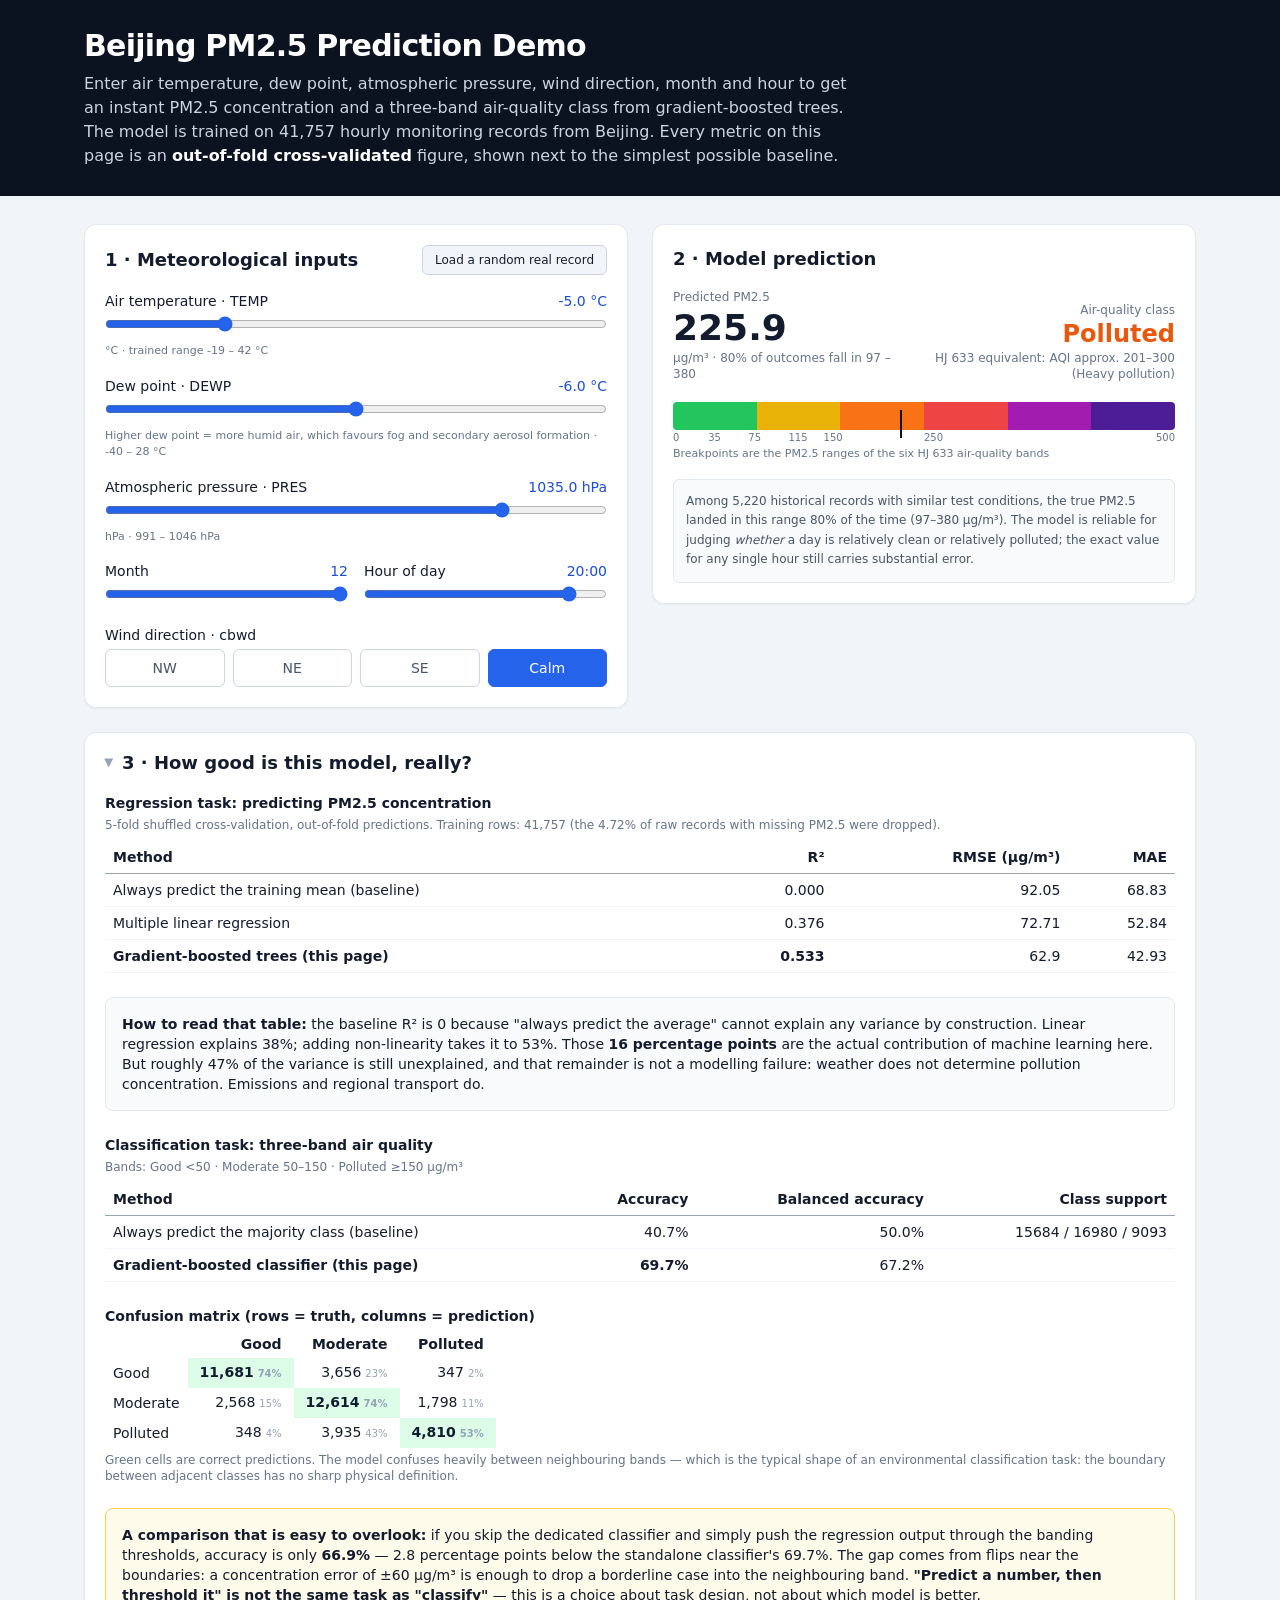
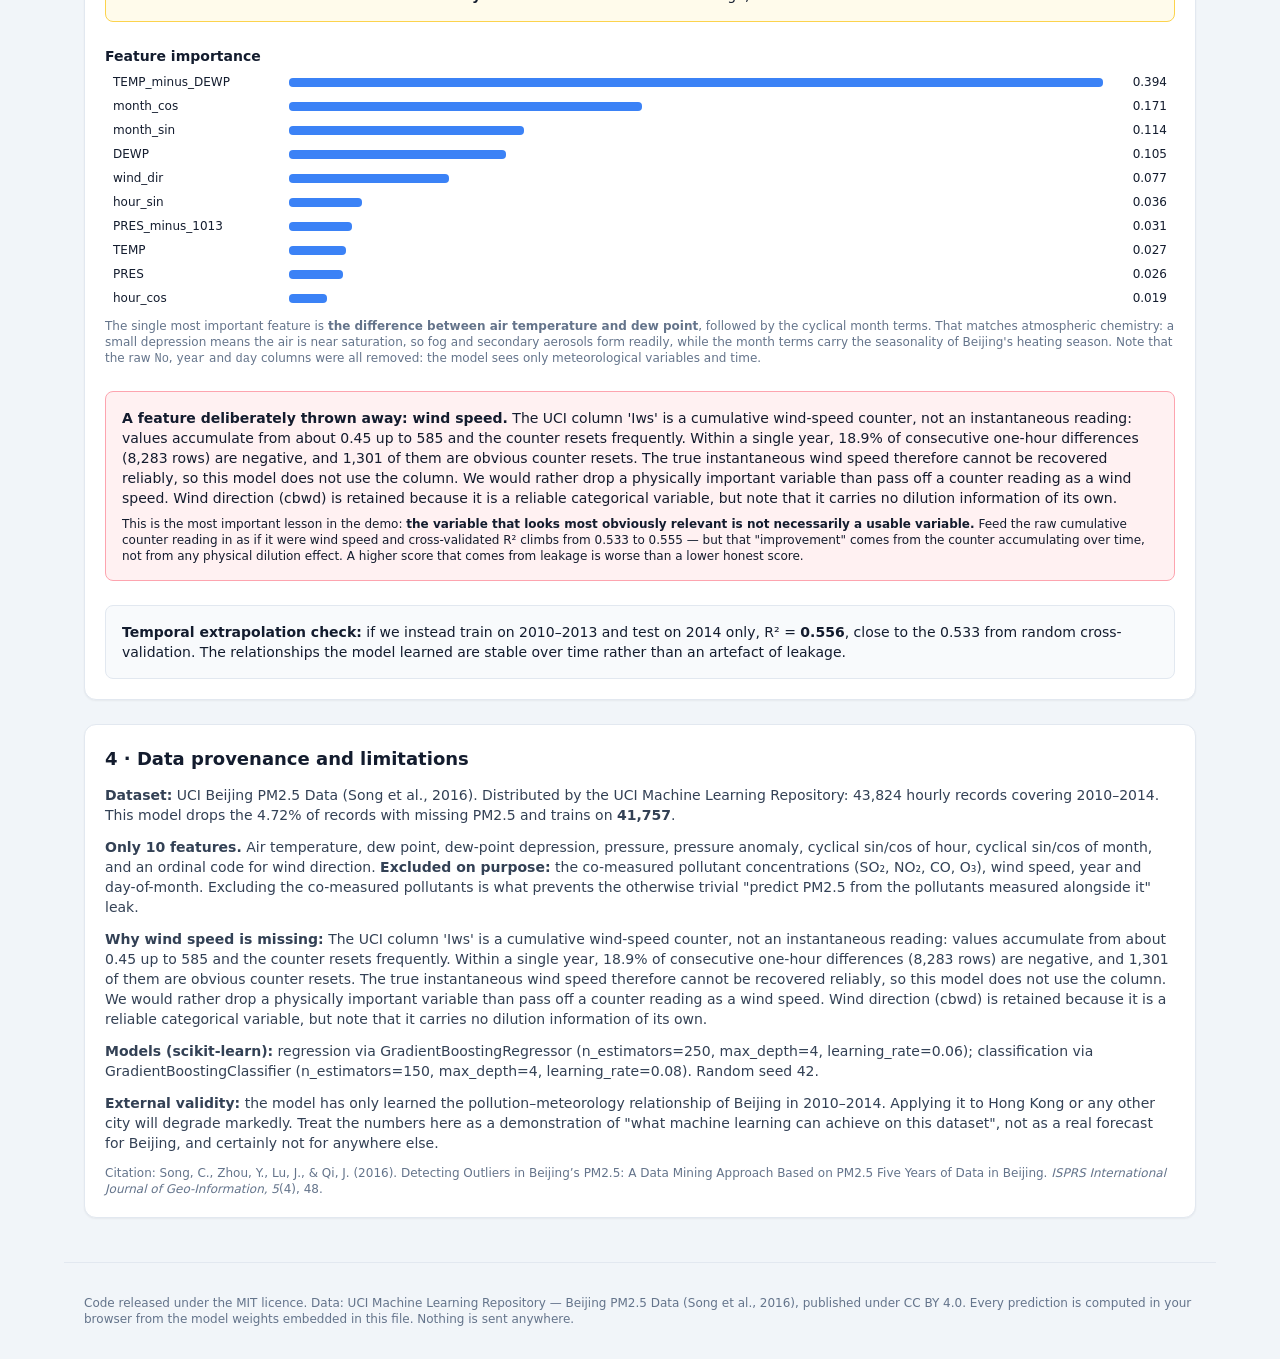
==== index.html @ 04455523 "Beijing PM2.5 prediction demo: self-contained, verified, fully in English Interactive PM2.5 predicti" ====
<!DOCTYPE html>
<html lang="en">
<head>
<meta charset="utf-8">
<meta name="viewport" content="width=device-width, initial-scale=1">
<title>Beijing PM2.5 Prediction Demo · Environmental ML Teaching Demo</title>
<meta name="description" content="Enter meteorological observations and predict Beijing PM2.5 concentration and a three-band air-quality class with gradient-boosted trees. Full cross-validated evaluation shown alongside trivial baselines.">

<!--
  Beijing PM2.5 Prediction Demo
  Copyright (c) 2026 drhycheung. MIT licensed — see LICENSE in the repository.

  This file is GENERATED. Do not edit it: your changes will be overwritten.
  Edit src/index.template.html instead, then run:
      python3 scripts/train_model.py     (only if you want to retrain)
      python3 scripts/build_page.py      (to re-inline model + CSS)
      python3 scripts/verify_page.py     (to prove the page still agrees with Python)

  The page has NO network dependencies: no CDN, no fonts, no API, no backend.
  It is one file and it works by double-clicking it, offline, from disk.
-->
<style>/* ==========================================================================
   EnvML — application stylesheet
   --------------------------------------------------------------------------
   PROVENANCE, please read before editing
   --------------------------------------------------------------------------
   The first block below is hand-written. The second block is MACHINE-GENERATED
   and was produced once by loading the page with the Tailwind Play CDN
   (https://cdn.tailwindcss.com) active, exercising every interactive state so
   its MutationObserver emitted rules for classes that only appear after
   JavaScript inserts them, then reading the generated <style> element out of
   the DOM:

       const css = [...document.querySelectorAll('style')]
         .map(t => t.textContent).sort((a,b) => b.length - a.length)[0];

   It is vendored here so the page has ZERO network dependencies and works when
   a student double-clicks index.html straight from disk (file://), offline.

   CONSEQUENCE — read this before adding a new class:
     This file is a SNAPSHOT, not a live build. If you add a Tailwind utility
     class to index.template.html that does not already exist below, it will
     render UNSTYLED, with no error message. `scripts/verify_page.py` fails the
     build in that case ("uncovered CSS classes"), so run it after any edit.

   To legitimately regenerate after adding classes:
     1. temporarily restore <script src="https://cdn.tailwindcss.com"></script>
        and the tailwind.config block in index.template.html
     2. open the page, click every control (sliders, wind buttons, random sample)
     3. re-run the snippet above and paste the output over block 2
     4. remove the CDN script again and run scripts/verify_page.py

   Alternative: write plain CSS by hand in block 1 and avoid utility classes for
   new elements entirely. For a single-file teaching artefact this is often
   clearer than adding utilities.
   ========================================================================== */

/* --------------------------------------------------------------------------
   BLOCK 1 — hand-written rules
   -------------------------------------------------------------------------- */

/* Type stack: prefer Hong Kong / CJK faces, then fall back to the platform UI
   font. Latin glyphs still come from the same family, so the page stays
   visually consistent across macOS, Windows and Linux. */
body {
  font-family: "Inter", "Helvetica Neue", "Segoe UI", system-ui,
               -apple-system, "PingFang HK", "Microsoft JhengHei", sans-serif;
}

/* Readouts that update on every slider tick. Tabular figures stop the digits
   from jittering horizontally as the value changes. */
.num { font-variant-numeric: tabular-nums; }

/* Hide the default disclosure triangle; we draw our own caret instead. */
details > summary { cursor: pointer; list-style: none; }
details > summary::-webkit-details-marker { display: none; }

.caret { transition: transform .15s; display: inline-block; }
details[open] .caret { transform: rotate(90deg); }

/* Colour the native range thumb/track to match the palette. */
input[type=range] { accent-color: #2563eb; }

/* --------------------------------------------------------------------------
   BLOCK 2 — GENERATED by Tailwind Play CDN, vendored verbatim. Do not hand-edit.
   Regeneration procedure is documented at the top of this file.
   -------------------------------------------------------------------------- */
*, ::before, ::after{--tw-border-spacing-x:0;--tw-border-spacing-y:0;--tw-translate-x:0;--tw-translate-y:0;--tw-rotate:0;--tw-skew-x:0;--tw-skew-y:0;--tw-scale-x:1;--tw-scale-y:1;--tw-pan-x: ;--tw-pan-y: ;--tw-pinch-zoom: ;--tw-scroll-snap-strictness:proximity;--tw-gradient-from-position: ;--tw-gradient-via-position: ;--tw-gradient-to-position: ;--tw-ordinal: ;--tw-slashed-zero: ;--tw-numeric-figure: ;--tw-numeric-spacing: ;--tw-numeric-fraction: ;--tw-ring-inset: ;--tw-ring-offset-width:0px;--tw-ring-offset-color:#fff;--tw-ring-color:rgb(59 130 246 / 0.5);--tw-ring-offset-shadow:0 0 #0000;--tw-ring-shadow:0 0 #0000;--tw-shadow:0 0 #0000;--tw-shadow-colored:0 0 #0000;--tw-blur: ;--tw-brightness: ;--tw-contrast: ;--tw-grayscale: ;--tw-hue-rotate: ;--tw-invert: ;--tw-saturate: ;--tw-sepia: ;--tw-drop-shadow: ;--tw-backdrop-blur: ;--tw-backdrop-brightness: ;--tw-backdrop-contrast: ;--tw-backdrop-grayscale: ;--tw-backdrop-hue-rotate: ;--tw-backdrop-invert: ;--tw-backdrop-opacity: ;--tw-backdrop-saturate: ;--tw-backdrop-sepia: ;--tw-contain-size: ;--tw-contain-layout: ;--tw-contain-paint: ;--tw-contain-style: }::backdrop{--tw-border-spacing-x:0;--tw-border-spacing-y:0;--tw-translate-x:0;--tw-translate-y:0;--tw-rotate:0;--tw-skew-x:0;--tw-skew-y:0;--tw-scale-x:1;--tw-scale-y:1;--tw-pan-x: ;--tw-pan-y: ;--tw-pinch-zoom: ;--tw-scroll-snap-strictness:proximity;--tw-gradient-from-position: ;--tw-gradient-via-position: ;--tw-gradient-to-position: ;--tw-ordinal: ;--tw-slashed-zero: ;--tw-numeric-figure: ;--tw-numeric-spacing: ;--tw-numeric-fraction: ;--tw-ring-inset: ;--tw-ring-offset-width:0px;--tw-ring-offset-color:#fff;--tw-ring-color:rgb(59 130 246 / 0.5);--tw-ring-offset-shadow:0 0 #0000;--tw-ring-shadow:0 0 #0000;--tw-shadow:0 0 #0000;--tw-shadow-colored:0 0 #0000;--tw-blur: ;--tw-brightness: ;--tw-contrast: ;--tw-grayscale: ;--tw-hue-rotate: ;--tw-invert: ;--tw-saturate: ;--tw-sepia: ;--tw-drop-shadow: ;--tw-backdrop-blur: ;--tw-backdrop-brightness: ;--tw-backdrop-contrast: ;--tw-backdrop-grayscale: ;--tw-backdrop-hue-rotate: ;--tw-backdrop-invert: ;--tw-backdrop-opacity: ;--tw-backdrop-saturate: ;--tw-backdrop-sepia: ;--tw-contain-size: ;--tw-contain-layout: ;--tw-contain-paint: ;--tw-contain-style: }/* ! tailwindcss v3.4.17 | MIT License | https://tailwindcss.com */*,::after,::before{box-sizing:border-box;border-width:0;border-style:solid;border-color:#e5e7eb}::after,::before{--tw-content:''}:host,html{line-height:1.5;-webkit-text-size-adjust:100%;-moz-tab-size:4;tab-size:4;font-family:ui-sans-serif, system-ui, sans-serif, "Apple Color Emoji", "Segoe UI Emoji", "Segoe UI Symbol", "Noto Color Emoji";font-feature-settings:normal;font-variation-settings:normal;-webkit-tap-highlight-color:transparent}body{margin:0;line-height:inherit}hr{height:0;color:inherit;border-top-width:1px}abbr:where([title]){-webkit-text-decoration:underline dotted;text-decoration:underline dotted}h1,h2,h3,h4,h5,h6{font-size:inherit;font-weight:inherit}a{color:inherit;text-decoration:inherit}b,strong{font-weight:bolder}code,kbd,pre,samp{font-family:ui-monospace, SFMono-Regular, Menlo, Monaco, Consolas, "Liberation Mono", "Courier New", monospace;font-feature-settings:normal;font-variation-settings:normal;font-size:1em}small{font-size:80%}sub,sup{font-size:75%;line-height:0;position:relative;vertical-align:baseline}sub{bottom:-.25em}sup{top:-.5em}table{text-indent:0;border-color:inherit;border-collapse:collapse}button,input,optgroup,select,textarea{font-family:inherit;font-feature-settings:inherit;font-variation-settings:inherit;font-size:100%;font-weight:inherit;line-height:inherit;letter-spacing:inherit;color:inherit;margin:0;padding:0}button,select{text-transform:none}button,input:where([type=button]),input:where([type=reset]),input:where([type=submit]){-webkit-appearance:button;background-color:transparent;background-image:none}:-moz-focusring{outline:auto}:-moz-ui-invalid{box-shadow:none}progress{vertical-align:baseline}::-webkit-inner-spin-button,::-webkit-outer-spin-button{height:auto}[type=search]{-webkit-appearance:textfield;outline-offset:-2px}::-webkit-search-decoration{-webkit-appearance:none}::-webkit-file-upload-button{-webkit-appearance:button;font:inherit}summary{display:list-item}blockquote,dd,dl,figure,h1,h2,h3,h4,h5,h6,hr,p,pre{margin:0}fieldset{margin:0;padding:0}legend{padding:0}menu,ol,ul{list-style:none;margin:0;padding:0}dialog{padding:0}textarea{resize:vertical}input::placeholder,textarea::placeholder{opacity:1;color:#9ca3af}[role=button],button{cursor:pointer}:disabled{cursor:default}audio,canvas,embed,iframe,img,object,svg,video{display:block;vertical-align:middle}img,video{max-width:100%;height:auto}[hidden]:where(:not([hidden=until-found])){display:none}.absolute{position:absolute}.relative{position:relative}.-top-9{top:-2.25rem}.left-0{left:0px}.left-\[15\%\]{left:15%}.left-\[23\%\]{left:23%}.left-\[30\%\]{left:30%}.left-\[50\%\]{left:50%}.left-\[7\%\]{left:7%}.right-0{right:0px}.mx-auto{margin-left:auto;margin-right:auto}.mb-1{margin-bottom:0.25rem}.mb-3{margin-bottom:0.75rem}.mb-4{margin-bottom:1rem}.mt-1{margin-top:0.25rem}.mt-2{margin-top:0.5rem}.mt-3{margin-top:0.75rem}.mt-4{margin-top:1rem}.mt-5{margin-top:1.25rem}.mb-2{margin-bottom:0.5rem}.ml-1{margin-left:0.25rem}.block{display:block}.flex{display:flex}.grid{display:grid}.hidden{display:none}.h-0{height:0px}.h-4{height:1rem}.h-7{height:1.75rem}.w-0\.5{width:0.125rem}.w-full{width:100%}.w-16{width:4rem}.w-44{width:11rem}.max-w-3xl{max-width:48rem}.max-w-6xl{max-width:72rem}.flex-1{flex:1 1 0%}.border-collapse{border-collapse:collapse}.grid-cols-1{grid-template-columns:repeat(1, minmax(0, 1fr))}.grid-cols-2{grid-template-columns:repeat(2, minmax(0, 1fr))}.grid-cols-4{grid-template-columns:repeat(4, minmax(0, 1fr))}.items-end{align-items:flex-end}.items-center{align-items:center}.justify-between{justify-content:space-between}.gap-2{gap:0.5rem}.gap-3{gap:0.75rem}.gap-4{gap:1rem}.gap-6{gap:1.5rem}.space-y-3 > :not([hidden]) ~ :not([hidden]){--tw-space-y-reverse:0;margin-top:calc(0.75rem * calc(1 - var(--tw-space-y-reverse)));margin-bottom:calc(0.75rem * var(--tw-space-y-reverse))}.space-y-4 > :not([hidden]) ~ :not([hidden]){--tw-space-y-reverse:0;margin-top:calc(1rem * calc(1 - var(--tw-space-y-reverse)));margin-bottom:calc(1rem * var(--tw-space-y-reverse))}.space-y-6 > :not([hidden]) ~ :not([hidden]){--tw-space-y-reverse:0;margin-top:calc(1.5rem * calc(1 - var(--tw-space-y-reverse)));margin-bottom:calc(1.5rem * var(--tw-space-y-reverse))}.overflow-hidden{overflow:hidden}.whitespace-nowrap{white-space:nowrap}.rounded{border-radius:0.25rem}.rounded-md{border-radius:0.375rem}.rounded-xl{border-radius:0.75rem}.rounded-lg{border-radius:0.5rem}.rounded-t-xl{border-top-left-radius:0.75rem;border-top-right-radius:0.75rem}.border{border-width:1px}.border-t{border-top-width:1px}.border-b{border-bottom-width:1px}.border-amber-300{--tw-border-opacity:1;border-color:rgb(252 211 77 / var(--tw-border-opacity, 1))}.border-slate-200{--tw-border-opacity:1;border-color:rgb(226 232 240 / var(--tw-border-opacity, 1))}.border-slate-300{--tw-border-opacity:1;border-color:rgb(203 213 225 / var(--tw-border-opacity, 1))}.border-blue-600{--tw-border-opacity:1;border-color:rgb(37 99 235 / var(--tw-border-opacity, 1))}.border-rose-300{--tw-border-opacity:1;border-color:rgb(253 164 175 / var(--tw-border-opacity, 1))}.border-slate-100{--tw-border-opacity:1;border-color:rgb(241 245 249 / var(--tw-border-opacity, 1))}.border-slate-400{--tw-border-opacity:1;border-color:rgb(148 163 184 / var(--tw-border-opacity, 1))}.bg-amber-50{--tw-bg-opacity:1;background-color:rgb(255 251 235 / var(--tw-bg-opacity, 1))}.bg-ink-900{--tw-bg-opacity:1;background-color:rgb(11 18 32 / var(--tw-bg-opacity, 1))}.bg-slate-100{--tw-bg-opacity:1;background-color:rgb(241 245 249 / var(--tw-bg-opacity, 1))}.bg-slate-50{--tw-bg-opacity:1;background-color:rgb(248 250 252 / var(--tw-bg-opacity, 1))}.bg-white{--tw-bg-opacity:1;background-color:rgb(255 255 255 / var(--tw-bg-opacity, 1))}.bg-blue-500{--tw-bg-opacity:1;background-color:rgb(59 130 246 / var(--tw-bg-opacity, 1))}.bg-blue-600{--tw-bg-opacity:1;background-color:rgb(37 99 235 / var(--tw-bg-opacity, 1))}.bg-green-100{--tw-bg-opacity:1;background-color:rgb(220 252 231 / var(--tw-bg-opacity, 1))}.bg-rose-50{--tw-bg-opacity:1;background-color:rgb(255 241 242 / var(--tw-bg-opacity, 1))}.p-3{padding:0.75rem}.p-5{padding:1.25rem}.p-4{padding:1rem}.px-3{padding-left:0.75rem;padding-right:0.75rem}.px-5{padding-left:1.25rem;padding-right:1.25rem}.py-1\.5{padding-top:0.375rem;padding-bottom:0.375rem}.py-2{padding-top:0.5rem;padding-bottom:0.5rem}.py-4{padding-top:1rem;padding-bottom:1rem}.py-7{padding-top:1.75rem;padding-bottom:1.75rem}.py-8{padding-top:2rem;padding-bottom:2rem}.px-2{padding-left:0.5rem;padding-right:0.5rem}.py-1{padding-top:0.25rem;padding-bottom:0.25rem}.pb-5{padding-bottom:1.25rem}.text-left{text-align:left}.text-right{text-align:right}.text-2xl{font-size:1.5rem;line-height:2rem}.text-4xl{font-size:2.25rem;line-height:2.5rem}.text-\[10px\]{font-size:10px}.text-\[11px\]{font-size:11px}.text-lg{font-size:1.125rem;line-height:1.75rem}.text-sm{font-size:0.875rem;line-height:1.25rem}.text-xs{font-size:0.75rem;line-height:1rem}.font-medium{font-weight:500}.font-semibold{font-weight:600}.leading-relaxed{line-height:1.625}.leading-tight{line-height:1.25}.tracking-tight{letter-spacing:-0.025em}.text-amber-800{--tw-text-opacity:1;color:rgb(146 64 14 / var(--tw-text-opacity, 1))}.text-amber-900{--tw-text-opacity:1;color:rgb(120 53 15 / var(--tw-text-opacity, 1))}.text-blue-700{--tw-text-opacity:1;color:rgb(29 78 216 / var(--tw-text-opacity, 1))}.text-ink-800{--tw-text-opacity:1;color:rgb(19 28 46 / var(--tw-text-opacity, 1))}.text-slate-300{--tw-text-opacity:1;color:rgb(203 213 225 / var(--tw-text-opacity, 1))}.text-slate-400{--tw-text-opacity:1;color:rgb(148 163 184 / var(--tw-text-opacity, 1))}.text-slate-500{--tw-text-opacity:1;color:rgb(100 116 139 / var(--tw-text-opacity, 1))}.text-slate-600{--tw-text-opacity:1;color:rgb(71 85 105 / var(--tw-text-opacity, 1))}.text-slate-700{--tw-text-opacity:1;color:rgb(51 65 85 / var(--tw-text-opacity, 1))}.text-white{--tw-text-opacity:1;color:rgb(255 255 255 / var(--tw-text-opacity, 1))}.shadow-sm{--tw-shadow:0 1px 2px 0 rgb(0 0 0 / 0.05);--tw-shadow-colored:0 1px 2px 0 var(--tw-shadow-color);box-shadow:var(--tw-ring-offset-shadow, 0 0 #0000), var(--tw-ring-shadow, 0 0 #0000), var(--tw-shadow)}.transition-all{transition-property:all;transition-timing-function:cubic-bezier(0.4, 0, 0.2, 1);transition-duration:150ms}.hover\:bg-slate-200:hover{--tw-bg-opacity:1;background-color:rgb(226 232 240 / var(--tw-bg-opacity, 1))}.hover\:bg-slate-50:hover{--tw-bg-opacity:1;background-color:rgb(248 250 252 / var(--tw-bg-opacity, 1))}@media (min-width: 640px){.sm\:text-3xl{font-size:1.875rem;line-height:2.25rem}.sm\:text-base{font-size:1rem;line-height:1.5rem}}@media (min-width: 1024px){.lg\:grid-cols-2{grid-template-columns:repeat(2, minmax(0, 1fr))}}
</style>
</head>
<body class="bg-slate-100 text-ink-800">

<!-- ==================================================================
     Page header
     ================================================================== -->
<header class="bg-ink-900 text-white">
  <div class="max-w-6xl mx-auto px-5 py-7">
    <h1 class="text-2xl sm:text-3xl font-semibold tracking-tight">Beijing PM2.5 Prediction Demo</h1>
    <p class="mt-2 text-slate-300 text-sm sm:text-base leading-relaxed max-w-3xl">
      Enter air temperature, dew point, atmospheric pressure, wind direction, month
      and hour to get an instant PM2.5 concentration and a three-band air-quality
      class from gradient-boosted trees. The model is trained on
      <span id="hdr-rows"></span> hourly monitoring records from Beijing.
      Every metric on this page is an <strong class="text-white">out-of-fold
      cross-validated</strong> figure, shown next to the simplest possible baseline.
    </p>
  </div>
</header>

<main class="max-w-6xl mx-auto px-5 py-7 space-y-6">

  <!-- ==================================================================
       Section 1 + 2: inputs on the left, prediction on the right.
       ================================================================== -->
  <section class="grid grid-cols-1 lg:grid-cols-2 gap-6">

    <!-- ---------- 1. Input panel ---------- -->
    <div class="bg-white rounded-xl shadow-sm border border-slate-200 p-5">
      <div class="flex items-center justify-between mb-4 gap-3">
        <h2 class="font-semibold text-lg">1 · Meteorological inputs</h2>
        <button id="btn-random" class="text-xs px-3 py-1.5 rounded-md bg-slate-100 hover:bg-slate-200 border border-slate-300 whitespace-nowrap">
          Load a random real record
        </button>
      </div>

      <div class="space-y-4">
        <div>
          <label class="flex justify-between text-sm font-medium mb-1">
            <span>Air temperature · TEMP</span><span class="num text-blue-700" id="v-TEMP"></span>
          </label>
          <!-- NOTE: no min/max/step attributes on any range input. They are set from
               MODEL.input_ranges in init() so the slider can never cover less than the
               data the model was trained on. Hardcoding them here once hid a real bug:
               the dew-point slider stopped at -32 degC while the training data reached
               -40 degC, so a user could never enter a valid winter condition and the
               model could never be exercised at the edge of its own range. -->
          <input type="range" id="in-TEMP" class="w-full">
          <p class="text-[11px] text-slate-500 mt-1">&deg;C &middot; trained range <span id="r-TEMP"></span></p>
        </div>

        <div>
          <label class="flex justify-between text-sm font-medium mb-1">
            <span>Dew point · DEWP</span><span class="num text-blue-700" id="v-DEWP"></span>
          </label>
          <input type="range" id="in-DEWP" class="w-full">
          <p class="text-[11px] text-slate-500 mt-1">Higher dew point = more humid air, which favours fog and secondary aerosol formation &middot; <span id="r-DEWP"></span></p>
        </div>

        <div>
          <label class="flex justify-between text-sm font-medium mb-1">
            <span>Atmospheric pressure · PRES</span><span class="num text-blue-700" id="v-PRES"></span>
          </label>
          <input type="range" id="in-PRES" class="w-full">
          <p class="text-[11px] text-slate-500 mt-1">hPa &middot; <span id="r-PRES"></span></p>
        </div>

        <div class="grid grid-cols-2 gap-4">
          <div>
            <label class="flex justify-between text-sm font-medium mb-1">
              <span>Month</span><span class="num text-blue-700" id="v-month"></span>
            </label>
            <input type="range" id="in-month" min="1" max="12" step="1" class="w-full">
          </div>
          <div>
            <label class="flex justify-between text-sm font-medium mb-1">
              <span>Hour of day</span><span class="num text-blue-700" id="v-hour"></span>
            </label>
            <input type="range" id="in-hour" min="0" max="23" step="1" class="w-full">
          </div>
        </div>

        <div>
          <label class="block text-sm font-medium mb-1">Wind direction · cbwd</label>
          <div class="grid grid-cols-4 gap-2" id="in-cbwd">
            <button data-v="NW" class="py-2 rounded-md text-sm border">NW</button>
            <button data-v="NE" class="py-2 rounded-md text-sm border">NE</button>
            <button data-v="SE" class="py-2 rounded-md text-sm border">SE</button>
            <button data-v="cv" class="py-2 rounded-md text-sm border">Calm</button>
          </div>
          <!-- Wind speed is deliberately absent. See panel 3 for why. -->
        </div>
      </div>
    </div>

    <!-- ---------- 2. Prediction panel ---------- -->
    <div class="space-y-4">
      <div class="bg-white rounded-xl shadow-sm border border-slate-200 p-5">
        <h2 class="font-semibold text-lg mb-4">2 · Model prediction</h2>

        <div class="grid grid-cols-2 gap-4 items-end">
          <div>
            <p class="text-xs text-slate-500">Predicted PM2.5</p>
            <p class="num text-4xl font-semibold leading-tight" id="out-pm">&mdash;</p>
            <p class="text-xs text-slate-500">&micro;g/m&sup3; &middot; 80% of outcomes fall in <span id="out-lo" class="num"></span> &ndash; <span id="out-hi" class="num"></span></p>
          </div>
          <div class="text-right">
            <p class="text-xs text-slate-500">Air-quality class</p>
            <p id="out-class" class="text-2xl font-semibold">&mdash;</p>
            <p id="out-aqi" class="text-xs text-slate-500"></p>
          </div>
        </div>

        <!-- Concentration scale: the six PM2.5 breakpoints of China's HJ 633 AQI bands.
             The marker position is set in render(). -->
        <div class="mt-5">
          <div class="relative h-7 rounded overflow-hidden flex">
            <div class="flex-1" style="background:#22c55e"></div>
            <div class="flex-1" style="background:#eab308"></div>
            <div class="flex-1" style="background:#f97316"></div>
            <div class="flex-1" style="background:#ef4444"></div>
            <div class="flex-1" style="background:#a21caf"></div>
            <div class="flex-1" style="background:#4c1d95"></div>
          </div>
          <div class="relative h-4 text-[10px] text-slate-500 num">
            <span class="absolute left-0">0</span>
            <span class="absolute left-[7%]">35</span>
            <span class="absolute left-[15%]">75</span>
            <span class="absolute left-[23%]">115</span>
            <span class="absolute left-[30%]">150</span>
            <span class="absolute left-[50%]">250</span>
            <span class="absolute right-0">500</span>
          </div>
          <div class="relative h-0">
            <div class="absolute -top-9 w-0.5 h-7 bg-ink-900 transition-all" id="marker-bar" style="left:0"></div>
          </div>
          <p class="text-[11px] text-slate-500">Breakpoints are the PM2.5 ranges of the six HJ 633 air-quality bands</p>
        </div>

        <p id="out-note" class="mt-4 text-xs text-slate-600 bg-slate-50 border border-slate-200 rounded-md p-3 leading-relaxed"></p>

        <div id="sample-box" class="mt-3 hidden text-xs bg-amber-50 border border-amber-300 rounded-md p-3">
          <p class="font-semibold text-amber-900">Observed value for comparison</p>
          <p class="mt-1 text-amber-800 num" id="sample-line"></p>
        </div>
      </div>
    </div>
  </section>

  <!-- ==================================================================
       Section 3: the honest evaluation panel.
       ================================================================== -->
  <section class="bg-white rounded-xl shadow-sm border border-slate-200">
    <details open>
      <summary class="flex items-center gap-2 px-5 py-4 font-semibold text-lg hover:bg-slate-50 rounded-t-xl">
        <span class="caret text-slate-400">&#9656;</span>3 &middot; How good is this model, really?
      </summary>
      <div class="px-5 pb-5 space-y-6 text-sm" id="metrics-panel"></div>
    </details>
  </section>

  <!-- ==================================================================
       Section 4: data provenance and limits.
       ================================================================== -->
  <section class="bg-white rounded-xl shadow-sm border border-slate-200 p-5 text-sm">
    <h2 class="font-semibold text-lg mb-3">4 &middot; Data provenance and limitations</h2>
    <div id="provenance" class="space-y-3 text-slate-700"></div>
  </section>
</main>

<footer class="max-w-6xl mx-auto px-5 py-8 text-xs text-slate-500 border-t border-slate-200 mt-4">
  <p>
    Code released under the MIT licence. Data: UCI Machine Learning Repository &mdash;
    Beijing PM2.5 Data (Song et al., 2016), published under CC&nbsp;BY&nbsp;4.0.
    Every prediction is computed in your browser from the model weights embedded in this
    file. Nothing is sent anywhere.
  </p>
</footer>

<script>
/* ==========================================================================
   PURE-MODEL CORE — BEGIN
   --------------------------------------------------------------------------
   Everything between these two markers is side-effect free: no DOM, no window,
   no globals beyond the declarations below. scripts/verify_page.py extracts
   exactly this region, runs it under Node.js, and compares the output against
   an independent Python implementation of the same traversal. That is what
   makes "the page agrees with the training code" a testable claim instead of
   an assertion.

   Keep it that way. If you need the DOM, put the code AFTER the end marker.
   ========================================================================== */

/* --------------------------------------------------------------------------
   Trained model weights, inlined verbatim by scripts/build_page.py from
   model/model.json. Do not hand-edit.
   -------------------------------------------------------------------------- */
const MODEL = {"meta":{"dataset":"UCI Beijing PM2.5 Data (Song et al., 2016)","source_url":"https://archive.ics.uci.edu/dataset/381/beijing+pm2+5+data","citation":"Song, C., Zhou, Y., Lu, J., & Qi, J. (2016). Detecting outliers in Beijing's PM2.5: A data mining approach based on PM2.5 five years of data in Beijing. ISPRS International Journal of Geo-Information, 5(4), 48.","rows_used":41757,"wind_feature_note":"The UCI column 'Iws' is a cumulative wind-speed counter, not an instantaneous reading: values accumulate from about 0.45 up to 585 and the counter resets frequently. Within a single year, 18.9% of consecutive one-hour differences (8,283 rows) are negative, and 1,301 of them are obvious counter resets. The true instantaneous wind speed therefore cannot be recovered reliably, so this model does not use the column. We would rather drop a physically important variable than pass off a counter reading as a wind speed. Wind direction (cbwd) is retained because it is a reliable categorical variable, but note that it carries no dilution information of its own.","raw_missing_pm25_pct":4.72,"features":["TEMP","DEWP","TEMP_minus_DEWP","PRES","PRES_minus_1013","hour_sin","hour_cos","month_sin","month_cos","wind_dir"],"wind_dir_order":["NW","NE","SE","cv"],"class_names":["Good","Moderate","Polluted"],"class_edges":[50.0,150.0],"seed":42,"cv_note":"5-fold shuffled cross-validation, out-of-fold predictions","reg_params":{"n_estimators":250,"max_depth":4,"learning_rate":0.06},"clf_params":{"n_estimators":150,"max_depth":4,"learning_rate":0.08},"input_ranges":{"TEMP":[-19.0,42.0],"DEWP":[-40.0,28.0],"PRES":[991.0,1046.0]},"defaults":{"TEMP":-5.0,"DEWP":-6.0,"PRES":1035.0,"month":12,"hour":20}},"aqi_bands":[{"name":"Good","aqi_lo":0,"aqi_hi":50,"pm_lo":0,"pm_hi":35},{"name":"Moderate","aqi_lo":51,"aqi_hi":100,"pm_lo":35,"pm_hi":75},{"name":"Light pollution","aqi_lo":101,"aqi_hi":150,"pm_lo":75,"pm_hi":115},{"name":"Moderate pollution","aqi_lo":151,"aqi_hi":200,"pm_lo":115,"pm_hi":150},{"name":"Heavy pollution","aqi_lo":201,"aqi_hi":300,"pm_lo":150,"pm_hi":250},{"name":"Severe pollution","aqi_lo":301,"aqi_hi":500,"pm_lo":250,"pm_hi":500}],"metrics":{"regression":{"baseline_mean":{"r2":-0.0,"rmse":92.05,"mae":68.83},"linear":{"r2":0.376,"rmse":72.71,"mae":52.84},"model":{"r2":0.533,"rmse":62.9,"mae":42.93},"leaky_r2_with_iws":0.5551,"temporal_holdout_2014_r2":0.5564},"classification":{"baseline_majority":0.4066,"model":0.697,"balanced_accuracy":0.6722,"derived_from_regression":0.669,"confusion_matrix":[[11681,3656,347],[2568,12614,1798],[348,3935,4810]],"class_support":[15684,16980,9093]},"feature_importance":[["TEMP_minus_DEWP",0.3942],["month_cos",0.1712],["month_sin",0.1139],["DEWP",0.1047],["wind_dir",0.0772],["hour_sin",0.0356],["PRES_minus_1013",0.0309],["TEMP",0.0274],["PRES",0.0262],["hour_cos",0.0187]]},"samples":[{"TEMP":-7.0,"DEWP":-7.0,"PRES":1020.0,"hour":0,"month":2,"day":4,"cbwd":"NW","year":2013,"observed_pm25":215.0,"observed_class":"Polluted"},{"TEMP":-2.0,"DEWP":-31.0,"PRES":1027.0,"hour":5,"month":2,"day":3,"cbwd":"NW","year":2014,"observed_pm25":6.0,"observed_class":"Good"},{"TEMP":10.0,"DEWP":3.0,"PRES":1020.0,"hour":20,"month":3,"day":16,"cbwd":"SE","year":2013,"observed_pm25":280.0,"observed_class":"Polluted"},{"TEMP":21.0,"DEWP":4.0,"PRES":1015.0,"hour":18,"month":5,"day":3,"cbwd":"SE","year":2013,"observed_pm25":57.0,"observed_class":"Moderate"},{"TEMP":11.0,"DEWP":-12.0,"PRES":1024.0,"hour":16,"month":11,"day":21,"cbwd":"cv","year":2013,"observed_pm25":50.0,"observed_class":"Moderate"},{"TEMP":-2.0,"DEWP":-19.0,"PRES":1031.0,"hour":12,"month":1,"day":8,"cbwd":"NW","year":2013,"observed_pm25":20.0,"observed_class":"Good"},{"TEMP":8.0,"DEWP":-12.0,"PRES":1012.0,"hour":9,"month":3,"day":15,"cbwd":"cv","year":2014,"observed_pm25":99.0,"observed_class":"Moderate"},{"TEMP":3.0,"DEWP":-16.0,"PRES":1026.0,"hour":21,"month":3,"day":2,"cbwd":"NW","year":2011,"observed_pm25":20.0,"observed_class":"Good"},{"TEMP":5.0,"DEWP":-5.0,"PRES":1021.0,"hour":1,"month":3,"day":26,"cbwd":"SE","year":2012,"observed_pm25":130.0,"observed_class":"Moderate"},{"TEMP":18.0,"DEWP":16.0,"PRES":1015.0,"hour":5,"month":9,"day":20,"cbwd":"NW","year":2013,"observed_pm25":114.0,"observed_class":"Moderate"},{"TEMP":23.0,"DEWP":22.0,"PRES":1003.0,"hour":5,"month":7,"day":22,"cbwd":"SE","year":2011,"observed_pm25":118.0,"observed_class":"Moderate"},{"TEMP":21.0,"DEWP":16.0,"PRES":1007.0,"hour":4,"month":8,"day":18,"cbwd":"NE","year":2013,"observed_pm25":15.0,"observed_class":"Good"},{"TEMP":13.0,"DEWP":2.0,"PRES":1024.0,"hour":7,"month":9,"day":24,"cbwd":"NW","year":2013,"observed_pm25":11.0,"observed_class":"Good"},{"TEMP":21.0,"DEWP":7.0,"PRES":1011.0,"hour":22,"month":5,"day":14,"cbwd":"NE","year":2013,"observed_pm25":51.0,"observed_class":"Moderate"},{"TEMP":-1.0,"DEWP":-3.0,"PRES":1022.0,"hour":8,"month":11,"day":26,"cbwd":"NW","year":2011,"observed_pm25":234.0,"observed_class":"Polluted"},{"TEMP":19.0,"DEWP":6.0,"PRES":1010.0,"hour":23,"month":5,"day":23,"cbwd":"cv","year":2012,"observed_pm25":49.0,"observed_class":"Good"},{"TEMP":19.0,"DEWP":12.0,"PRES":1020.0,"hour":12,"month":10,"day":21,"cbwd":"cv","year":2011,"observed_pm25":175.0,"observed_class":"Polluted"},{"TEMP":21.0,"DEWP":17.0,"PRES":1014.0,"hour":20,"month":9,"day":22,"cbwd":"cv","year":2013,"observed_pm25":135.0,"observed_class":"Moderate"},{"TEMP":18.0,"DEWP":15.0,"PRES":1002.0,"hour":22,"month":6,"day":8,"cbwd":"cv","year":2014,"observed_pm25":38.0,"observed_class":"Good"},{"TEMP":22.0,"DEWP":17.0,"PRES":1009.0,"hour":0,"month":6,"day":26,"cbwd":"SE","year":2011,"observed_pm25":102.0,"observed_class":"Moderate"},{"TEMP":-4.0,"DEWP":-5.0,"PRES":1021.0,"hour":6,"month":2,"day":27,"cbwd":"SE","year":2010,"observed_pm25":31.0,"observed_class":"Good"},{"TEMP":5.0,"DEWP":-22.0,"PRES":1013.0,"hour":23,"month":11,"day":27,"cbwd":"NW","year":2012,"observed_pm25":73.0,"observed_class":"Moderate"},{"TEMP":22.0,"DEWP":7.0,"PRES":1013.0,"hour":23,"month":5,"day":23,"cbwd":"SE","year":2011,"observed_pm25":41.0,"observed_class":"Good"},{"TEMP":18.0,"DEWP":-12.0,"PRES":1015.0,"hour":12,"month":11,"day":6,"cbwd":"NW","year":2013,"observed_pm25":149.0,"observed_class":"Moderate"},{"TEMP":29.0,"DEWP":18.0,"PRES":1008.0,"hour":22,"month":7,"day":16,"cbwd":"SE","year":2012,"observed_pm25":55.0,"observed_class":"Moderate"},{"TEMP":29.0,"DEWP":27.0,"PRES":1003.0,"hour":23,"month":7,"day":23,"cbwd":"SE","year":2011,"observed_pm25":300.0,"observed_class":"Polluted"},{"TEMP":21.0,"DEWP":20.0,"PRES":1013.0,"hour":4,"month":6,"day":27,"cbwd":"cv","year":2012,"observed_pm25":110.0,"observed_class":"Moderate"},{"TEMP":2.0,"DEWP":-13.0,"PRES":1040.0,"hour":3,"month":10,"day":26,"cbwd":"NW","year":2010,"observed_pm25":4.0,"observed_class":"Good"},{"TEMP":-11.0,"DEWP":-20.0,"PRES":1035.0,"hour":9,"month":1,"day":4,"cbwd":"NW","year":2013,"observed_pm25":41.0,"observed_class":"Good"},{"TEMP":-5.0,"DEWP":-17.0,"PRES":1034.0,"hour":5,"month":12,"day":22,"cbwd":"NW","year":2011,"observed_pm25":12.0,"observed_class":"Good"},{"TEMP":4.0,"DEWP":-18.0,"PRES":1013.0,"hour":15,"month":12,"day":10,"cbwd":"NW","year":2010,"observed_pm25":25.0,"observed_class":"Good"},{"TEMP":-4.0,"DEWP":-23.0,"PRES":1021.0,"hour":7,"month":12,"day":29,"cbwd":"cv","year":2013,"observed_pm25":33.0,"observed_class":"Good"},{"TEMP":17.0,"DEWP":-6.0,"PRES":1017.0,"hour":16,"month":4,"day":11,"cbwd":"SE","year":2014,"observed_pm25":39.0,"observed_class":"Good"},{"TEMP":30.0,"DEWP":15.0,"PRES":1007.0,"hour":12,"month":5,"day":4,"cbwd":"SE","year":2012,"observed_pm25":145.0,"observed_class":"Moderate"},{"TEMP":21.0,"DEWP":19.0,"PRES":1007.0,"hour":2,"month":8,"day":16,"cbwd":"cv","year":2014,"observed_pm25":71.0,"observed_class":"Moderate"},{"TEMP":-4.0,"DEWP":-7.0,"PRES":1028.0,"hour":1,"month":2,"day":18,"cbwd":"cv","year":2011,"observed_pm25":345.0,"observed_class":"Polluted"},{"TEMP":-8.0,"DEWP":-18.0,"PRES":1035.0,"hour":3,"month":12,"day":22,"cbwd":"NE","year":2012,"observed_pm25":13.0,"observed_class":"Good"},{"TEMP":27.0,"DEWP":12.0,"PRES":1007.0,"hour":18,"month":5,"day":22,"cbwd":"SE","year":2012,"observed_pm25":61.0,"observed_class":"Moderate"},{"TEMP":25.0,"DEWP":23.0,"PRES":1002.0,"hour":9,"month":7,"day":9,"cbwd":"NE","year":2013,"observed_pm25":124.0,"observed_class":"Moderate"},{"TEMP":30.0,"DEWP":10.0,"PRES":1007.0,"hour":14,"month":5,"day":18,"cbwd":"SE","year":2014,"observed_pm25":119.0,"observed_class":"Moderate"},{"TEMP":31.0,"DEWP":15.0,"PRES":998.0,"hour":17,"month":6,"day":8,"cbwd":"SE","year":2011,"observed_pm25":22.0,"observed_class":"Good"},{"TEMP":12.0,"DEWP":1.0,"PRES":1022.0,"hour":10,"month":11,"day":5,"cbwd":"NW","year":2010,"observed_pm25":53.0,"observed_class":"Moderate"},{"TEMP":19.0,"DEWP":3.0,"PRES":1007.0,"hour":11,"month":4,"day":28,"cbwd":"cv","year":2011,"observed_pm25":84.0,"observed_class":"Moderate"},{"TEMP":25.0,"DEWP":-1.0,"PRES":1013.0,"hour":9,"month":5,"day":24,"cbwd":"NW","year":2012,"observed_pm25":57.0,"observed_class":"Moderate"},{"TEMP":14.0,"DEWP":-3.0,"PRES":1019.0,"hour":15,"month":11,"day":8,"cbwd":"cv","year":2013,"observed_pm25":164.0,"observed_class":"Polluted"},{"TEMP":10.0,"DEWP":7.0,"PRES":1027.0,"hour":12,"month":10,"day":19,"cbwd":"SE","year":2010,"observed_pm25":79.0,"observed_class":"Moderate"},{"TEMP":0.0,"DEWP":-1.0,"PRES":1027.0,"hour":2,"month":11,"day":9,"cbwd":"cv","year":2014,"observed_pm25":116.0,"observed_class":"Moderate"},{"TEMP":24.0,"DEWP":11.0,"PRES":1002.0,"hour":20,"month":6,"day":7,"cbwd":"SE","year":2014,"observed_pm25":19.0,"observed_class":"Good"},{"TEMP":25.0,"DEWP":18.0,"PRES":1009.0,"hour":11,"month":8,"day":27,"cbwd":"SE","year":2013,"observed_pm25":62.0,"observed_class":"Moderate"},{"TEMP":12.0,"DEWP":-17.0,"PRES":1023.0,"hour":2,"month":3,"day":21,"cbwd":"NW","year":2014,"observed_pm25":7.0,"observed_class":"Good"},{"TEMP":19.0,"DEWP":14.0,"PRES":1007.0,"hour":0,"month":6,"day":15,"cbwd":"NW","year":2012,"observed_pm25":11.0,"observed_class":"Good"},{"TEMP":15.0,"DEWP":12.0,"PRES":1010.0,"hour":7,"month":5,"day":2,"cbwd":"cv","year":2012,"observed_pm25":119.0,"observed_class":"Moderate"},{"TEMP":-2.0,"DEWP":-10.0,"PRES":1024.0,"hour":22,"month":11,"day":25,"cbwd":"NE","year":2010,"observed_pm25":177.0,"observed_class":"Polluted"},{"TEMP":31.0,"DEWP":17.0,"PRES":1003.0,"hour":13,"month":8,"day":10,"cbwd":"SE","year":2014,"observed_pm25":36.0,"observed_class":"Good"},{"TEMP":5.0,"DEWP":-14.0,"PRES":1023.0,"hour":4,"month":11,"day":13,"cbwd":"NW","year":2010,"observed_pm25":10.0,"observed_class":"Good"},{"TEMP":12.0,"DEWP":-21.0,"PRES":1017.0,"hour":17,"month":3,"day":13,"cbwd":"SE","year":2014,"observed_pm25":19.0,"observed_class":"Good"},{"TEMP":6.0,"DEWP":-11.0,"PRES":1019.0,"hour":18,"month":2,"day":6,"cbwd":"SE","year":2011,"observed_pm25":22.0,"observed_class":"Good"},{"TEMP":11.0,"DEWP":-3.0,"PRES":1025.0,"hour":11,"month":3,"day":29,"cbwd":"SE","year":2010,"observed_pm25":218.0,"observed_class":"Polluted"},{"TEMP":0.0,"DEWP":-26.0,"PRES":1032.0,"hour":17,"month":2,"day":15,"cbwd":"cv","year":2010,"observed_pm25":13.0,"observed_class":"Good"},{"TEMP":-6.0,"DEWP":-17.0,"PRES":1035.0,"hour":0,"month":1,"day":11,"cbwd":"NW","year":2010,"observed_pm25":23.0,"observed_class":"Good"}],"bands":{"edges":[-28.53,28.0,49.69,71.0,89.98,108.65,129.33,174.24,466.52],"resid":[{"n":5220,"resid_lo10":-12.73,"resid_p90":18.46},{"n":5219,"resid_lo10":-28.43,"resid_p90":30.96},{"n":5220,"resid_lo10":-43.59,"resid_p90":50.22},{"n":5219,"resid_lo10":-55.02,"resid_p90":58.93},{"n":5220,"resid_lo10":-62.62,"resid_p90":76.28},{"n":5219,"resid_lo10":-71.78,"resid_p90":79.7},{"n":5220,"resid_lo10":-84.68,"resid_p90":100.39},{"n":5220,"resid_lo10":-128.44,"resid_p90":153.77}]},"regressor":{"learning_rate":0.06,"init":98.6132,"trees":[[2.0,10.5,1.0,16.0,-0.0,8.0,0.25000000000000006,2.0,9.0,32.742,7.0,0.9330126941204071,3.0,6.0,9.246,9.0,1.5,4.0,5.0,4.644,-2.0,-2.0,-1.0,-1.0,-17.716,-2.0,-2.0,-1.0,-1.0,14.441,1.0,-2.5,7.0,8.0,54.352,-2.0,-2.0,-1.0,-1.0,16.821,-2.0,-2.0,-1.0,-1.0,107.678,2.0,4.5,10.0,13.0,69.449,7.0,-0.2500000000000001,11.0,12.0,101.359,-2.0,-2.0,-1.0,-1.0,81.527,-2.0,-2.0,-1.0,-1.0,126.616,5.0,0.6035533845424652,14.0,15.0,37.738,-2.0,-2.0,-1.0,-1.0,61.453,-2.0,-2.0,-1.0,-1.0,-5.911,9.0,1.5,17.0,24.0,-43.574,2.0,13.5,18.0,21.0,-65.922,3.0,1032.1666870117188,19.0,20.0,-47.19,-2.0,-2.0,-1.0,-1.0,-39.703,-2.0,-2.0,-1.0,-1.0,-71.17,4.0,6.25,22.0,23.0,-69.989,-2.0,-2.0,-1.0,-1.0,-62.468,-2.0,-2.0,-1.0,-1.0,-74.582,2.0,17.5,25.0,28.0,-18.905,6.0,-0.1294095218181611,26.0,27.0,-4.174,-2.0,-2.0,-1.0,-1.0,8.099,-2.0,-2.0,-1.0,-1.0,-19.393,7.0,-0.2500000000000001,29.0,30.0,-38.948,-2.0,-2.0,-1.0,-1.0,-62.976,-2.0,-2.0,-1.0,-1.0,-32.012],[2.0,10.5,1.0,16.0,0.0,8.0,0.25000000000000006,2.0,9.0,30.778,7.0,0.9330126941204071,3.0,6.0,8.691,1.0,21.5,4.0,5.0,4.365,-2.0,-2.0,-1.0,-1.0,-3.323,-2.0,-2.0,-1.0,-1.0,32.273,0.0,2.5,7.0,8.0,51.091,-2.0,-2.0,-1.0,-1.0,11.907,-2.0,-2.0,-1.0,-1.0,98.226,2.0,4.5,10.0,13.0,65.282,1.0,11.5,11.0,12.0,95.278,-2.0,-2.0,-1.0,-1.0,87.396,-2.0,-2.0,-1.0,-1.0,156.241,5.0,0.6035533845424652,14.0,15.0,35.473,-2.0,-2.0,-1.0,-1.0,57.766,-2.0,-2.0,-1.0,-1.0,-5.557,9.0,1.5,17.0,24.0,-40.96,2.0,13.5,18.0,21.0,-61.966,3.0,1032.1666870117188,19.0,20.0,-44.358,-2.0,-2.0,-1.0,-1.0,-37.321,-2.0,-2.0,-1.0,-1.0,-66.899,4.0,6.25,22.0,23.0,-65.79,-2.0,-2.0,-1.0,-1.0,-58.72,-2.0,-2.0,-1.0,-1.0,-70.107,2.0,17.5,25.0,28.0,-17.77,7.0,0.6830126941204071,26.0,27.0,-3.923,-2.0,-2.0,-1.0,-1.0,-12.718,-2.0,-2.0,-1.0,-1.0,16.388,7.0,-0.2500000000000001,29.0,30.0,-36.611,-2.0,-2.0,-1.0,-1.0,-59.197,-2.0,-2.0,-1.0,-1.0,-30.092],[2.0,11.5,1.0,16.0,-0.0,8.0,0.25000000000000006,2.0,9.0,26.902,7.0,0.9330126941204071,3.0,6.0,7.123,1.0,21.5,4.0,5.0,3.014,-2.0,-2.0,-1.0,-1.0,-4.044,-2.0,-2.0,-1.0,-1.0,30.094,3.0,1022.5,7.0,8.0,46.372,-2.0,-2.0,-1.0,-1.0,81.383,-2.0,-2.0,-1.0,-1.0,-3.352,2.0,6.5,10.0,13.0,57.474,1.0,11.5,11.0,12.0,79.95,-2.0,-2.0,-1.0,-1.0,72.805,-2.0,-2.0,-1.0,-1.0,148.649,5.0,0.379409521818161,14.0,15.0,16.914,-2.0,-2.0,-1.0,-1.0,43.133,-2.0,-2.0,-1.0,-1.0,-20.045,9.0,1.5,17.0,24.0,-41.458,1.0,-14.5,18.0,21.0,-59.867,2.0,13.5,19.0,20.0,-65.362,-2.0,-2.0,-1.0,-1.0,-54.373,-2.0,-2.0,-1.0,-1.0,-66.725,7.0,-0.2500000000000001,22.0,23.0,-53.996,-2.0,-2.0,-1.0,-1.0,-67.105,-2.0,-2.0,-1.0,-1.0,-44.663,2.0,18.5,25.0,28.0,-19.984,7.0,0.6830126941204071,26.0,27.0,-8.505,-2.0,-2.0,-1.0,-1.0,-17.386,-2.0,-2.0,-1.0,-1.0,11.158,7.0,-0.2500000000000001,29.0,30.0,-36.931,-2.0,-2.0,-1.0,-1.0,-57.358,-2.0,-2.0,-1.0,-1.0,-31.266],[2.0,9.5,1.0,16.0,-0.0,8.0,0.25000000000000006,2.0,9.0,29.472,7.0,0.6830126941204071,3.0,6.0,8.839,1.0,21.5,4.0,5.0,3.106,-2.0,-2.0,-1.0,-1.0,-5.458,-2.0,-2.0,-1.0,-1.0,29.359,3.0,1018.5,7.0,8.0,36.561,-2.0,-2.0,-1.0,-1.0,56.813,-2.0,-2.0,-1.0,-1.0,9.247,2.0,3.5,10.0,13.0,61.866,5.0,0.7865660786628723,11.0,12.0,91.193,-2.0,-2.0,-1.0,-1.0,106.213,-2.0,-2.0,-1.0,-1.0,63.102,5.0,0.6035533845424652,14.0,15.0,40.317,-2.0,-2.0,-1.0,-1.0,59.552,-2.0,-2.0,-1.0,-1.0,6.851,9.0,1.5,17.0,24.0,-33.636,2.0,13.5,18.0,21.0,-53.393,3.0,1032.1666870117188,19.0,20.0,-36.633,-2.0,-2.0,-1.0,-1.0,-29.24,-2.0,-2.0,-1.0,-1.0,-62.183,3.0,1021.5,22.0,23.0,-58.208,-2.0,-2.0,-1.0,-1.0,-52.649,-2.0,-2.0,-1.0,-1.0,-62.539,2.0,16.5,25.0,28.0,-13.088,6.0,-0.1294095218181611,26.0,27.0,0.387,-2.0,-2.0,-1.0,-1.0,13.425,-2.0,-2.0,-1.0,-1.0,-14.808,7.0,-0.2500000000000001,29.0,30.0,-30.428,-2.0,-2.0,-1.0,-1.0,-50.144,-2.0,-2.0,-1.0,-1.0,-24.486],[2.0,9.5,1.0,16.0,-0.0,8.0,0.25000000000000006,2.0,9.0,27.704,7.0,0.9330126941204071,3.0,6.0,8.309,9.0,0.5,4.0,5.0,4.496,-2.0,-2.0,-1.0,-1.0,-24.328,-2.0,-2.0,-1.0,-1.0,11.346,0.0,5.5,7.0,8.0,47.09,-2.0,-2.0,-1.0,-1.0,26.566,-2.0,-2.0,-1.0,-1.0,130.642,2.0,3.5,10.0,13.0,58.154,7.0,-0.2500000000000001,11.0,12.0,85.721,-2.0,-2.0,-1.0,-1.0,68.502,-2.0,-2.0,-1.0,-1.0,109.461,5.0,0.6035533845424652,14.0,15.0,37.898,-2.0,-2.0,-1.0,-1.0,55.979,-2.0,-2.0,-1.0,-1.0,6.44,9.0,1.5,17.0,24.0,-31.618,2.0,13.5,18.0,21.0,-50.189,5.0,0.7865660786628723,19.0,20.0,-34.435,-2.0,-2.0,-1.0,-1.0,-25.596,-2.0,-2.0,-1.0,-1.0,-53.378,1.0,-18.5,22.0,23.0,-54.716,-2.0,-2.0,-1.0,-1.0,-61.269,-2.0,-2.0,-1.0,-1.0,-51.306,2.0,14.5,25.0,28.0,-12.303,8.0,0.25000000000000006,26.0,27.0,4.144,-2.0,-2.0,-1.0,-1.0,-6.258,-2.0,-2.0,-1.0,-1.0,26.784,7.0,-0.2500000000000001,29.0,30.0,-25.067,-2.0,-2.0,-1.0,-1.0,-43.489,-2.0,-2.0,-1.0,-1.0,-19.086],[2.0,11.5,1.0,16.0,-0.0,8.0,0.25000000000000006,2.0,9.0,22.439,7.0,0.9330126941204071,3.0,6.0,5.925,9.0,1.5,4.0,5.0,2.347,-2.0,-2.0,-1.0,-1.0,-17.062,-2.0,-2.0,-1.0,-1.0,10.655,1.0,-0.5,7.0,8.0,40.099,-2.0,-2.0,-1.0,-1.0,16.573,-2.0,-2.0,-1.0,-1.0,102.265,2.0,6.5,10.0,13.0,47.964,7.0,-0.2500000000000001,11.0,12.0,67.129,-2.0,-2.0,-1.0,-1.0,46.66,-2.0,-2.0,-1.0,-1.0,90.246,5.0,0.379409521818161,14.0,15.0,13.38,-2.0,-2.0,-1.0,-1.0,36.369,-2.0,-2.0,-1.0,-1.0,-19.027,9.0,1.5,17.0,24.0,-34.58,7.0,0.25000000000000006,18.0,21.0,-49.817,8.0,0.6830126941204071,19.0,20.0,-55.365,-2.0,-2.0,-1.0,-1.0,-60.361,-2.0,-2.0,-1.0,-1.0,-52.534,1.0,-12.5,22.0,23.0,-45.48,-2.0,-2.0,-1.0,-1.0,-52.033,-2.0,-2.0,-1.0,-1.0,-33.426,2.0,19.333333015441895,25.0,28.0,-16.805,7.0,0.25000000000000006,26.0,27.0,-8.041,-2.0,-2.0,-1.0,-1.0,-20.976,-2.0,-2.0,-1.0,-1.0,4.003,7.0,-0.2500000000000001,29.0,30.0,-33.619,-2.0,-2.0,-1.0,-1.0,-50.642,-2.0,-2.0,-1.0,-1.0,-29.134],[2.0,8.166666507720947,1.0,16.0,0.0,8.0,0.25000000000000006,2.0,9.0,26.762,7.0,0.6830126941204071,3.0,6.0,8.801,1.0,21.5,4.0,5.0,3.749,-2.0,-2.0,-1.0,-1.0,-4.456,-2.0,-2.0,-1.0,-1.0,27.605,3.0,1019.5,7.0,8.0,34.423,-2.0,-2.0,-1.0,-1.0,53.053,-2.0,-2.0,-1.0,-1.0,4.728,1.0,11.5,10.0,13.0,55.094,7.0,-0.6830126941204071,11.0,12.0,48.706,-2.0,-2.0,-1.0,-1.0,-1.472,-2.0,-2.0,-1.0,-1.0,63.62,3.0,1011.5,14.0,15.0,125.598,-2.0,-2.0,-1.0,-1.0,220.773,-2.0,-2.0,-1.0,-1.0,117.315,9.0,1.5,17.0,24.0,-25.9,2.0,12.5,18.0,21.0,-43.162,7.0,0.6830126941204071,19.0,20.0,-26.049,-2.0,-2.0,-1.0,-1.0,-34.684,-2.0,-2.0,-1.0,-1.0,1.171,1.0,-18.5,22.0,23.0,-47.718,-2.0,-2.0,-1.0,-1.0,-54.203,-2.0,-2.0,-1.0,-1.0,-44.41,2.0,13.5,25.0,28.0,-8.967,8.0,0.25000000000000006,26.0,27.0,6.396,-2.0,-2.0,-1.0,-1.0,-4.703,-2.0,-2.0,-1.0,-1.0,31.093,2.0,22.5,29.0,30.0,-20.842,-2.0,-2.0,-1.0,-1.0,-15.008,-2.0,-2.0,-1.0,-1.0,-38.137],[2.0,8.166666507720947,1.0,16.0,0.0,8.0,0.25000000000000006,2.0,9.0,25.156,1.0,24.5,3.0,6.0,8.273,7.0,0.6830126941204071,4.0,5.0,6.299,-2.0,-2.0,-1.0,-1.0,0.963,-2.0,-2.0,-1.0,-1.0,32.358,1.0,26.5,7.0,8.0,70.086,-2.0,-2.0,-1.0,-1.0,60.76,-2.0,-2.0,-1.0,-1.0,147.135,2.0,2.5,10.0,13.0,51.789,1.0,10.5,11.0,12.0,81.182,-2.0,-2.0,-1.0,-1.0,71.467,-2.0,-2.0,-1.0,-1.0,122.438,5.0,0.7865660786628723,14.0,15.0,37.405,-2.0,-2.0,-1.0,-1.0,51.088,-2.0,-2.0,-1.0,-1.0,1.591,9.0,1.5,17.0,24.0,-24.346,2.0,13.5,18.0,21.0,-40.573,3.0,1032.1666870117188,19.0,20.0,-26.661,-2.0,-2.0,-1.0,-1.0,-19.834,-2.0,-2.0,-1.0,-1.0,-52.787,3.0,1019.5,22.0,23.0,-45.589,-2.0,-2.0,-1.0,-1.0,-40.203,-2.0,-2.0,-1.0,-1.0,-48.878,2.0,14.5,25.0,28.0,-8.429,6.0,-0.1294095218181611,26.0,27.0,4.337,-2.0,-2.0,-1.0,-1.0,19.045,-2.0,-2.0,-1.0,-1.0,-11.868,7.0,-0.2500000000000001,29.0,30.0,-21.072,-2.0,-2.0,-1.0,-1.0,-37.754,-2.0,-2.0,-1.0,-1.0,-15.657],[2.0,8.166666507720947,1.0,16.0,0.0,8.0,0.25000000000000006,2.0,9.0,23.647,9.0,1.5,3.0,6.0,7.776,7.0,0.9330126941204071,4.0,5.0,-7.628,-2.0,-2.0,-1.0,-1.0,-14.022,-2.0,-2.0,-1.0,-1.0,53.461,1.0,25.5,7.0,8.0,15.108,-2.0,-2.0,-1.0,-1.0,13.86,-2.0,-2.0,-1.0,-1.0,107.074,2.0,2.5,10.0,13.0,48.681,8.0,0.6830126941204071,11.0,12.0,76.311,-2.0,-2.0,-1.0,-1.0,57.885,-2.0,-2.0,-1.0,-1.0,96.415,7.0,-0.2500000000000001,14.0,15.0,35.161,-2.0,-2.0,-1.0,-1.0,11.675,-2.0,-2.0,-1.0,-1.0,55.933,9.0,1.5,17.0,24.0,-22.886,2.0,12.5,18.0,21.0,-38.138,7.0,0.25000000000000006,19.0,20.0,-22.918,-2.0,-2.0,-1.0,-1.0,-37.417,-2.0,-2.0,-1.0,-1.0,-8.483,7.0,0.25000000000000006,22.0,23.0,-42.19,-2.0,-2.0,-1.0,-1.0,-47.086,-2.0,-2.0,-1.0,-1.0,-38.433,2.0,16.5,25.0,28.0,-7.924,6.0,-0.1294095218181611,26.0,27.0,1.757,-2.0,-2.0,-1.0,-1.0,13.942,-2.0,-2.0,-1.0,-1.0,-12.249,2.0,23.5,29.0,30.0,-23.051,-2.0,-2.0,-1.0,-1.0,-17.179,-2.0,-2.0,-1.0,-1.0,-36.814],[2.0,10.5,1.0,16.0,0.0,8.0,0.25000000000000006,2.0,9.0,18.988,1.0,24.5,3.0,6.0,5.317,7.0,-0.24999999999999994,4.0,5.0,3.704,-2.0,-2.0,-1.0,-1.0,-5.969,-2.0,-2.0,-1.0,-1.0,15.452,8.0,-0.6830126941204071,7.0,8.0,63.676,-2.0,-2.0,-1.0,-1.0,82.87,-2.0,-2.0,-1.0,-1.0,30.39,1.0,-11.5,10.0,13.0,40.345,1.0,-16.5,11.0,12.0,-3.975,-2.0,-2.0,-1.0,-1.0,-31.758,-2.0,-2.0,-1.0,-1.0,11.516,7.0,-0.2500000000000001,14.0,15.0,49.906,-2.0,-2.0,-1.0,-1.0,25.973,-2.0,-2.0,-1.0,-1.0,82.684,9.0,1.5,17.0,24.0,-25.27,2.0,16.5,18.0,21.0,-38.095,6.0,-0.7865660786628723,19.0,20.0,-31.565,-2.0,-2.0,-1.0,-1.0,-12.26,-2.0,-2.0,-1.0,-1.0,-36.085,7.0,-0.2500000000000001,22.0,23.0,-41.968,-2.0,-2.0,-1.0,-1.0,-48.385,-2.0,-2.0,-1.0,-1.0,-39.821,2.0,18.5,25.0,28.0,-11.112,7.0,-0.2500000000000001,26.0,27.0,-3.117,-2.0,-2.0,-1.0,-1.0,-21.04,-2.0,-2.0,-1.0,-1.0,5.362,7.0,0.25000000000000006,29.0,30.0,-25.343,-2.0,-2.0,-1.0,-1.0,-36.485,-2.0,-2.0,-1.0,-1.0,-19.413],[2.0,7.5,1.0,16.0,0.0,8.0,0.25000000000000006,2.0,9.0,23.105,9.0,0.5,3.0,6.0,7.98,7.0,0.9330126941204071,4.0,5.0,-12.113,-2.0,-2.0,-1.0,-1.0,-19.652,-2.0,-2.0,-1.0,-1.0,63.526,1.0,24.5,7.0,8.0,13.173,-2.0,-2.0,-1.0,-1.0,11.178,-2.0,-2.0,-1.0,-1.0,60.203,1.0,11.5,10.0,13.0,47.048,7.0,-0.6830126941204071,11.0,12.0,40.939,-2.0,-2.0,-1.0,-1.0,-6.085,-2.0,-2.0,-1.0,-1.0,55.79,3.0,1011.5,14.0,15.0,109.399,-2.0,-2.0,-1.0,-1.0,199.464,-2.0,-2.0,-1.0,-1.0,101.335,9.0,1.5,17.0,24.0,-18.683,2.0,13.5,18.0,21.0,-33.107,7.0,-0.2500000000000001,19.0,20.0,-22.195,-2.0,-2.0,-1.0,-1.0,-42.868,-2.0,-2.0,-1.0,-1.0,-12.957,1.0,-17.5,22.0,23.0,-37.952,-2.0,-2.0,-1.0,-1.0,-42.94,-2.0,-2.0,-1.0,-1.0,-34.714,2.0,13.5,25.0,28.0,-5.207,8.0,0.25000000000000006,26.0,27.0,6.622,-2.0,-2.0,-1.0,-1.0,-3.326,-2.0,-2.0,-1.0,-1.0,28.82,7.0,0.25000000000000006,29.0,30.0,-16.746,-2.0,-2.0,-1.0,-1.0,-27.375,-2.0,-2.0,-1.0,-1.0,-9.561],[2.0,7.5,1.0,16.0,0.0,8.0,0.25000000000000006,2.0,9.0,21.719,9.0,1.5,3.0,6.0,7.501,7.0,0.25000000000000006,4.0,5.0,-6.368,-2.0,-2.0,-1.0,-1.0,-16.612,-2.0,-2.0,-1.0,-1.0,24.995,1.0,25.5,7.0,8.0,14.325,-2.0,-2.0,-1.0,-1.0,13.15,-2.0,-2.0,-1.0,-1.0,92.853,1.0,11.5,10.0,13.0,44.225,7.0,-0.6830126941204071,11.0,12.0,38.483,-2.0,-2.0,-1.0,-1.0,-5.72,-2.0,-2.0,-1.0,-1.0,52.442,3.0,1011.5,14.0,15.0,102.835,-2.0,-2.0,-1.0,-1.0,187.496,-2.0,-2.0,-1.0,-1.0,95.255,9.0,1.5,17.0,24.0,-17.562,2.0,13.5,18.0,21.0,-31.121,3.0,1032.1666870117188,19.0,20.0,-20.863,-2.0,-2.0,-1.0,-1.0,-13.994,-2.0,-2.0,-1.0,-1.0,-48.43,4.0,8.25,22.0,23.0,-35.675,-2.0,-2.0,-1.0,-1.0,-31.303,-2.0,-2.0,-1.0,-1.0,-39.081,2.0,13.5,25.0,28.0,-4.894,6.0,-0.379409521818161,26.0,27.0,6.225,-2.0,-2.0,-1.0,-1.0,22.871,-2.0,-2.0,-1.0,-1.0,-6.735,2.0,22.5,29.0,30.0,-15.741,-2.0,-2.0,-1.0,-1.0,-10.782,-2.0,-2.0,-1.0,-1.0,-30.442],[2.0,7.5,1.0,16.0,-0.0,8.0,0.25000000000000006,2.0,9.0,20.416,9.0,0.5,3.0,6.0,7.051,7.0,0.9330126941204071,4.0,5.0,-11.028,-2.0,-2.0,-1.0,-1.0,-17.929,-2.0,-2.0,-1.0,-1.0,58.215,1.0,24.5,7.0,8.0,11.724,-2.0,-2.0,-1.0,-1.0,9.908,-2.0,-2.0,-1.0,-1.0,54.534,5.0,0.6035533845424652,10.0,13.0,41.572,1.0,11.5,11.0,12.0,56.832,-2.0,-2.0,-1.0,-1.0,50.427,-2.0,-2.0,-1.0,-1.0,108.106,2.0,2.5,14.0,15.0,20.125,-2.0,-2.0,-1.0,-1.0,44.468,-2.0,-2.0,-1.0,-1.0,3.303,9.0,1.5,17.0,24.0,-16.508,2.0,12.5,18.0,21.0,-29.253,7.0,-0.2500000000000001,19.0,20.0,-18.263,-2.0,-2.0,-1.0,-1.0,-39.322,-2.0,-2.0,-1.0,-1.0,-8.257,1.0,-14.5,22.0,23.0,-33.031,-2.0,-2.0,-1.0,-1.0,-36.83,-2.0,-2.0,-1.0,-1.0,-28.843,2.0,13.5,25.0,28.0,-4.601,8.0,0.25000000000000006,26.0,27.0,5.851,-2.0,-2.0,-1.0,-1.0,-3.504,-2.0,-2.0,-1.0,-1.0,26.726,7.0,-0.2500000000000001,29.0,30.0,-14.797,-2.0,-2.0,-1.0,-1.0,-29.349,-2.0,-2.0,-1.0,-1.0,-9.905],[2.0,7.5,1.0,16.0,0.0,8.0,0.25000000000000006,2.0,9.0,19.191,7.0,0.6830126941204071,3.0,6.0,6.628,1.0,19.5,4.0,5.0,2.795,-2.0,-2.0,-1.0,-1.0,-8.502,-2.0,-2.0,-1.0,-1.0,16.439,3.0,1024.5,7.0,8.0,27.455,-2.0,-2.0,-1.0,-1.0,37.554,-2.0,-2.0,-1.0,-1.0,-27.267,5.0,0.6035533845424652,10.0,13.0,39.077,7.0,-0.2500000000000001,11.0,12.0,53.423,-2.0,-2.0,-1.0,-1.0,37.019,-2.0,-2.0,-1.0,-1.0,71.899,2.0,2.5,14.0,15.0,18.918,-2.0,-2.0,-1.0,-1.0,41.8,-2.0,-2.0,-1.0,-1.0,3.104,9.0,1.5,17.0,24.0,-15.518,7.0,-0.2500000000000001,18.0,21.0,-27.498,4.0,17.25,19.0,20.0,-37.795,-2.0,-2.0,-1.0,-1.0,-36.492,-2.0,-2.0,-1.0,-1.0,-57.215,1.0,-12.5,22.0,23.0,-23.781,-2.0,-2.0,-1.0,-1.0,-31.937,-2.0,-2.0,-1.0,-1.0,-8.364,2.0,17.5,25.0,28.0,-4.325,6.0,-0.379409521818161,26.0,27.0,2.103,-2.0,-2.0,-1.0,-1.0,15.536,-2.0,-2.0,-1.0,-1.0,-8.974,7.0,0.6830126941204071,29.0,30.0,-19.166,-2.0,-2.0,-1.0,-1.0,-25.651,-2.0,-2.0,-1.0,-1.0,-9.89],[2.0,11.5,1.0,16.0,0.0,8.0,0.25000000000000006,2.0,9.0,13.136,7.0,0.9330126941204071,3.0,6.0,3.197,1.0,19.5,4.0,5.0,0.336,-2.0,-2.0,-1.0,-1.0,-7.113,-2.0,-2.0,-1.0,-1.0,13.341,0.0,2.5,7.0,8.0,30.531,-2.0,-2.0,-1.0,-1.0,-3.475,-2.0,-2.0,-1.0,-1.0,68.962,4.0,14.5,10.0,13.0,28.496,7.0,0.2499999999999999,11.0,12.0,41.22,-2.0,-2.0,-1.0,-1.0,28.015,-2.0,-2.0,-1.0,-1.0,73.028,7.0,-0.2500000000000001,14.0,15.0,-1.154,-2.0,-2.0,-1.0,-1.0,-50.034,-2.0,-2.0,-1.0,-1.0,10.199,9.0,1.5,17.0,24.0,-20.242,7.0,0.25000000000000006,18.0,21.0,-28.879,8.0,0.6830126941204071,19.0,20.0,-33.423,-2.0,-2.0,-1.0,-1.0,-39.008,-2.0,-2.0,-1.0,-1.0,-30.259,1.0,-10.5,22.0,23.0,-25.327,-2.0,-2.0,-1.0,-1.0,-29.77,-2.0,-2.0,-1.0,-1.0,-14.2,7.0,-0.2500000000000001,25.0,28.0,-10.167,8.0,0.24999999999999992,26.0,27.0,-24.015,-2.0,-2.0,-1.0,-1.0,-33.771,-2.0,-2.0,-1.0,-1.0,-11.231,1.0,-16.5,29.0,30.0,-4.994,-2.0,-2.0,-1.0,-1.0,-29.442,-2.0,-2.0,-1.0,-1.0,0.164],[2.0,6.5,1.0,16.0,0.0,8.0,0.25000000000000006,2.0,9.0,19.075,9.0,1.5,3.0,6.0,6.966,7.0,0.25000000000000006,4.0,5.0,-5.74,-2.0,-2.0,-1.0,-1.0,-14.078,-2.0,-2.0,-1.0,-1.0,21.903,1.0,25.5,7.0,8.0,13.533,-2.0,-2.0,-1.0,-1.0,12.385,-2.0,-2.0,-1.0,-1.0,82.544,7.0,-0.2500000000000001,10.0,13.0,38.529,1.0,10.5,11.0,12.0,23.026,-2.0,-2.0,-1.0,-1.0,5.524,-2.0,-2.0,-1.0,-1.0,82.097,1.0,-10.5,14.0,15.0,56.038,-2.0,-2.0,-1.0,-1.0,7.809,-2.0,-2.0,-1.0,-1.0,71.703,9.0,1.5,17.0,24.0,-12.694,7.0,-0.2500000000000001,18.0,21.0,-23.752,5.0,0.7865660786628723,19.0,20.0,-34.05,-2.0,-2.0,-1.0,-1.0,-31.826,-2.0,-2.0,-1.0,-1.0,-45.692,1.0,-13.5,22.0,23.0,-19.932,-2.0,-2.0,-1.0,-1.0,-29.082,-2.0,-2.0,-1.0,-1.0,-5.814,2.0,13.5,25.0,28.0,-2.942,6.0,-0.379409521818161,26.0,27.0,5.14,-2.0,-2.0,-1.0,-1.0,20.727,-2.0,-2.0,-1.0,-1.0,-6.217,2.0,23.5,29.0,30.0,-12.682,-2.0,-2.0,-1.0,-1.0,-8.652,-2.0,-2.0,-1.0,-1.0,-28.132],[2.0,6.5,1.0,16.0,-0.0,8.0,0.6830126941204071,2.0,9.0,17.931,7.0,0.6830126941204071,3.0,6.0,10.713,1.0,9.5,4.0,5.0,6.208,-2.0,-2.0,-1.0,-1.0,-24.663,-2.0,-2.0,-1.0,-1.0,10.782,4.0,13.25,7.0,8.0,29.289,-2.0,-2.0,-1.0,-1.0,40.31,-2.0,-2.0,-1.0,-1.0,-8.27,5.0,0.6035533845424652,10.0,13.0,47.293,7.0,-0.2500000000000001,11.0,12.0,63.936,-2.0,-2.0,-1.0,-1.0,39.973,-2.0,-2.0,-1.0,-1.0,80.586,2.0,2.5,14.0,15.0,24.436,-2.0,-2.0,-1.0,-1.0,49.781,-2.0,-2.0,-1.0,-1.0,8.472,9.0,1.5,17.0,24.0,-11.932,2.0,14.5,18.0,21.0,-22.327,7.0,0.6830126941204071,19.0,20.0,-14.716,-2.0,-2.0,-1.0,-1.0,-21.793,-2.0,-2.0,-1.0,-1.0,6.911,6.0,-0.7865660786628723,22.0,23.0,-27.295,-2.0,-2.0,-1.0,-1.0,-23.302,-2.0,-2.0,-1.0,-1.0,-29.46,7.0,0.6830126941204071,25.0,28.0,-2.766,8.0,0.6830126941204071,26.0,27.0,-8.475,-2.0,-2.0,-1.0,-1.0,-13.237,-2.0,-2.0,-1.0,-1.0,6.063,1.0,-9.5,29.0,30.0,10.172,-2.0,-2.0,-1.0,-1.0,-20.05,-2.0,-2.0,-1.0,-1.0,26.841],[2.0,12.5,1.0,16.0,0.0,8.0,0.25000000000000006,2.0,9.0,10.418,7.0,-0.24999999999999994,3.0,6.0,1.921,1.0,21.5,4.0,5.0,-5.545,-2.0,-2.0,-1.0,-1.0,-14.936,-2.0,-2.0,-1.0,-1.0,14.784,1.0,18.5,7.0,8.0,10.752,-2.0,-2.0,-1.0,-1.0,5.619,-2.0,-2.0,-1.0,-1.0,43.213,1.0,-12.5,10.0,13.0,23.387,6.0,0.379409521818161,11.0,12.0,-15.005,-2.0,-2.0,-1.0,-1.0,-28.404,-2.0,-2.0,-1.0,-1.0,-2.43,7.0,-0.2500000000000001,14.0,15.0,32.448,-2.0,-2.0,-1.0,-1.0,12.701,-2.0,-2.0,-1.0,-1.0,57.882,9.0,1.5,17.0,24.0,-18.471,1.0,-19.5,18.0,21.0,-24.668,5.0,0.379409521818161,19.0,20.0,-29.992,-2.0,-2.0,-1.0,-1.0,-27.564,-2.0,-2.0,-1.0,-1.0,-35.609,7.0,-0.2500000000000001,22.0,23.0,-22.525,-2.0,-2.0,-1.0,-1.0,-29.951,-2.0,-2.0,-1.0,-1.0,-19.048,7.0,-0.2500000000000001,25.0,28.0,-10.863,8.0,0.24999999999999992,26.0,27.0,-23.684,-2.0,-2.0,-1.0,-1.0,-33.305,-2.0,-2.0,-1.0,-1.0,-11.894,2.0,23.5,29.0,30.0,-6.324,-2.0,-2.0,-1.0,-1.0,-1.295,-2.0,-2.0,-1.0,-1.0,-24.52],[2.0,6.5,1.0,16.0,-0.0,8.0,0.25000000000000006,2.0,9.0,16.093,9.0,0.5,3.0,6.0,5.596,7.0,0.9330126941204071,4.0,5.0,-10.727,-2.0,-2.0,-1.0,-1.0,-16.186,-2.0,-2.0,-1.0,-1.0,50.111,0.0,24.5,7.0,8.0,9.972,-2.0,-2.0,-1.0,-1.0,5.259,-2.0,-2.0,-1.0,-1.0,23.634,4.0,13.25,10.0,13.0,32.958,7.0,-0.2500000000000001,11.0,12.0,43.421,-2.0,-2.0,-1.0,-1.0,29.312,-2.0,-2.0,-1.0,-1.0,69.939,7.0,-0.2500000000000001,14.0,15.0,8.393,-2.0,-2.0,-1.0,-1.0,-36.009,-2.0,-2.0,-1.0,-1.0,22.662,9.0,1.5,17.0,24.0,-10.71,7.0,-0.2500000000000001,18.0,21.0,-19.985,5.0,0.7865660786628723,19.0,20.0,-29.38,-2.0,-2.0,-1.0,-1.0,-27.195,-2.0,-2.0,-1.0,-1.0,-40.819,1.0,-13.5,22.0,23.0,-16.5,-2.0,-2.0,-1.0,-1.0,-24.548,-2.0,-2.0,-1.0,-1.0,-4.083,7.0,0.6830126941204071,25.0,28.0,-2.53,8.0,0.6830126941204071,26.0,27.0,-7.789,-2.0,-2.0,-1.0,-1.0,-12.107,-2.0,-2.0,-1.0,-1.0,5.393,1.0,-9.5,29.0,30.0,9.387,-2.0,-2.0,-1.0,-1.0,-18.675,-2.0,-2.0,-1.0,-1.0,24.865],[2.0,12.5,1.0,16.0,0.0,8.0,0.25000000000000006,2.0,9.0,9.373,7.0,0.9330126941204071,3.0,6.0,1.736,1.0,19.5,4.0,5.0,-0.812,-2.0,-2.0,-1.0,-1.0,-7.123,-2.0,-2.0,-1.0,-1.0,10.804,0.0,5.5,7.0,8.0,25.479,-2.0,-2.0,-1.0,-1.0,6.415,-2.0,-2.0,-1.0,-1.0,86.73,4.0,13.25,10.0,13.0,21.03,7.0,0.2499999999999999,11.0,12.0,34.341,-2.0,-2.0,-1.0,-1.0,23.717,-2.0,-2.0,-1.0,-1.0,61.389,7.0,-0.2500000000000001,14.0,15.0,-2.282,-2.0,-2.0,-1.0,-1.0,-38.594,-2.0,-2.0,-1.0,-1.0,7.226,9.0,1.5,17.0,24.0,-16.619,6.0,-0.7865660786628723,18.0,21.0,-21.968,2.0,17.5,19.0,20.0,-17.231,-2.0,-2.0,-1.0,-1.0,-1.149,-2.0,-2.0,-1.0,-1.0,-22.219,5.0,0.7865660786628723,22.0,23.0,-24.3,-2.0,-2.0,-1.0,-1.0,-22.792,-2.0,-2.0,-1.0,-1.0,-30.034,7.0,-0.2500000000000001,25.0,28.0,-10.05,8.0,0.24999999999999992,26.0,27.0,-21.779,-2.0,-2.0,-1.0,-1.0,-30.581,-2.0,-2.0,-1.0,-1.0,-10.992,1.0,-16.5,29.0,30.0,-5.899,-2.0,-2.0,-1.0,-1.0,-25.254,-2.0,-2.0,-1.0,-1.0,-1.468],[2.0,6.5,1.0,16.0,-0.0,8.0,0.6830126941204071,2.0,9.0,14.543,4.0,13.25,3.0,6.0,8.422,7.0,0.6830126941204071,4.0,5.0,10.292,-2.0,-2.0,-1.0,-1.0,5.883,-2.0,-2.0,-1.0,-1.0,33.372,7.0,0.0,7.0,8.0,-21.262,-2.0,-2.0,-1.0,-1.0,-50.249,-2.0,-2.0,-1.0,-1.0,-11.436,5.0,0.379409521818161,10.0,13.0,39.448,0.0,3.5,11.0,12.0,57.607,-2.0,-2.0,-1.0,-1.0,67.809,-2.0,-2.0,-1.0,-1.0,20.015,2.0,2.5,14.0,15.0,21.832,-2.0,-2.0,-1.0,-1.0,45.013,-2.0,-2.0,-1.0,-1.0,7.074,9.0,1.5,17.0,24.0,-9.678,3.0,1032.1666870117188,18.0,21.0,-18.023,7.0,-0.2500000000000001,19.0,20.0,-15.764,-2.0,-2.0,-1.0,-1.0,-26.067,-2.0,-2.0,-1.0,-1.0,-11.19,2.0,10.5,22.0,23.0,-30.871,-2.0,-2.0,-1.0,-1.0,-44.461,-2.0,-2.0,-1.0,-1.0,-27.822,6.0,-0.379409521818161,25.0,28.0,-2.319,2.0,19.5,26.0,27.0,5.934,-2.0,-2.0,-1.0,-1.0,13.511,-2.0,-2.0,-1.0,-1.0,-15.982,7.0,-0.2500000000000001,29.0,30.0,-10.046,-2.0,-2.0,-1.0,-1.0,-24.711,-2.0,-2.0,-1.0,-1.0,-4.097],[2.0,9.5,1.0,16.0,0.0,8.0,0.25000000000000006,2.0,9.0,10.521,7.0,-0.24999999999999994,3.0,6.0,2.775,1.0,21.5,4.0,5.0,-3.556,-2.0,-2.0,-1.0,-1.0,-11.998,-2.0,-2.0,-1.0,-1.0,12.866,1.0,18.5,7.0,8.0,11.197,-2.0,-2.0,-1.0,-1.0,5.722,-2.0,-2.0,-1.0,-1.0,39.815,4.0,9.25,10.0,13.0,22.681,1.0,10.5,11.0,12.0,41.371,-2.0,-2.0,-1.0,-1.0,31.822,-2.0,-2.0,-1.0,-1.0,77.468,7.0,-0.2500000000000001,14.0,15.0,8.325,-2.0,-2.0,-1.0,-1.0,-22.675,-2.0,-2.0,-1.0,-1.0,23.901,9.0,1.5,17.0,24.0,-12.007,5.0,0.7865660786628723,18.0,21.0,-18.528,2.0,17.5,19.0,20.0,-16.556,-2.0,-2.0,-1.0,-1.0,-9.404,-2.0,-2.0,-1.0,-1.0,-21.637,4.0,3.25,22.0,23.0,-28.081,-2.0,-2.0,-1.0,-1.0,-17.365,-2.0,-2.0,-1.0,-1.0,-31.707,7.0,0.6830126941204071,25.0,28.0,-5.225,2.0,17.5,26.0,27.0,-10.679,-2.0,-2.0,-1.0,-1.0,-6.241,-2.0,-2.0,-1.0,-1.0,-19.474,1.0,-10.5,29.0,30.0,5.47,-2.0,-2.0,-1.0,-1.0,-20.341,-2.0,-2.0,-1.0,-1.0,19.41],[2.0,12.5,1.0,16.0,-0.0,8.0,-0.2500000000000001,2.0,9.0,7.976,1.0,21.5,3.0,6.0,-1.621,7.0,-0.24999999999999994,4.0,5.0,-6.528,-2.0,-2.0,-1.0,-1.0,-23.935,-2.0,-2.0,-1.0,-1.0,3.547,7.0,-0.24999999999999994,7.0,8.0,13.817,-2.0,-2.0,-1.0,-1.0,10.88,-2.0,-2.0,-1.0,-1.0,72.561,3.0,1026.5,10.0,13.0,15.624,7.0,-0.2500000000000001,11.0,12.0,23.76,-2.0,-2.0,-1.0,-1.0,11.18,-2.0,-2.0,-1.0,-1.0,45.314,3.0,1032.1666870117188,14.0,15.0,-5.381,-2.0,-2.0,-1.0,-1.0,3.554,-2.0,-2.0,-1.0,-1.0,-30.766,1.0,-16.5,17.0,24.0,-14.142,8.0,0.25000000000000006,18.0,21.0,-21.677,9.0,2.5,19.0,20.0,-30.932,-2.0,-2.0,-1.0,-1.0,-29.35,-2.0,-2.0,-1.0,-1.0,-48.856,4.0,9.25,22.0,23.0,-19.85,-2.0,-2.0,-1.0,-1.0,-10.684,-2.0,-2.0,-1.0,-1.0,-21.417,7.0,-0.2500000000000001,25.0,28.0,-10.869,8.0,0.24999999999999992,26.0,27.0,-20.938,-2.0,-2.0,-1.0,-1.0,-27.895,-2.0,-2.0,-1.0,-1.0,-15.221,8.0,-0.24999999999999997,29.0,30.0,-5.846,-2.0,-2.0,-1.0,-1.0,-12.978,-2.0,-2.0,-1.0,-1.0,6.697],[2.0,6.5,1.0,16.0,-0.0,8.0,0.6830126941204071,2.0,9.0,12.483,3.0,1024.5,3.0,6.0,6.934,8.0,-0.2500000000000001,4.0,5.0,9.192,-2.0,-2.0,-1.0,-1.0,1.913,-2.0,-2.0,-1.0,-1.0,20.504,1.0,-3.5,7.0,8.0,-15.704,-2.0,-2.0,-1.0,-1.0,1.81,-2.0,-2.0,-1.0,-1.0,-39.348,5.0,0.7865660786628723,10.0,13.0,35.058,2.0,3.5,11.0,12.0,46.649,-2.0,-2.0,-1.0,-1.0,62.498,-2.0,-2.0,-1.0,-1.0,28.409,2.0,1.5,14.0,15.0,9.96,-2.0,-2.0,-1.0,-1.0,48.303,-2.0,-2.0,-1.0,-1.0,-0.867,1.0,-14.5,17.0,24.0,-8.307,5.0,0.6035533845424652,18.0,21.0,-19.565,8.0,0.25000000000000006,19.0,20.0,-16.691,-2.0,-2.0,-1.0,-1.0,-28.78,-2.0,-2.0,-1.0,-1.0,-14.207,3.0,1021.5,22.0,23.0,-28.078,-2.0,-2.0,-1.0,-1.0,-9.014,-2.0,-2.0,-1.0,-1.0,-30.364,7.0,-0.2500000000000001,25.0,28.0,-4.077,6.0,-0.1294095218181611,26.0,27.0,-15.678,-2.0,-2.0,-1.0,-1.0,-9.753,-2.0,-2.0,-1.0,-1.0,-27.229,8.0,-0.24999999999999997,29.0,30.0,3.54,-2.0,-2.0,-1.0,-1.0,-7.73,-2.0,-2.0,-1.0,-1.0,23.243],[2.0,5.5,1.0,16.0,0.0,8.0,0.6830126941204071,2.0,9.0,13.078,3.0,1027.75,3.0,6.0,7.374,8.0,0.25000000000000006,4.0,5.0,8.84,-2.0,-2.0,-1.0,-1.0,4.739,-2.0,-2.0,-1.0,-1.0,24.306,2.0,1.5,7.0,8.0,-26.524,-2.0,-2.0,-1.0,-1.0,-62.931,-2.0,-2.0,-1.0,-1.0,-20.016,5.0,0.379409521818161,10.0,13.0,36.951,0.0,3.5,11.0,12.0,53.448,-2.0,-2.0,-1.0,-1.0,63.01,-2.0,-2.0,-1.0,-1.0,17.557,2.0,1.5,14.0,15.0,21.299,-2.0,-2.0,-1.0,-1.0,47.56,-2.0,-2.0,-1.0,-1.0,12.045,1.0,-12.5,17.0,24.0,-7.016,5.0,0.7865660786628723,18.0,21.0,-17.288,8.0,0.25000000000000006,19.0,20.0,-14.783,-2.0,-2.0,-1.0,-1.0,-25.669,-2.0,-2.0,-1.0,-1.0,-12.183,3.0,1021.5,22.0,23.0,-28.944,-2.0,-2.0,-1.0,-1.0,-13.086,-2.0,-2.0,-1.0,-1.0,-31.508,7.0,-0.2500000000000001,25.0,28.0,-2.509,6.0,-0.1294095218181611,26.0,27.0,-14.379,-2.0,-2.0,-1.0,-1.0,-8.3,-2.0,-2.0,-1.0,-1.0,-25.363,8.0,-0.24999999999999997,29.0,30.0,6.11,-2.0,-2.0,-1.0,-1.0,-5.708,-2.0,-2.0,-1.0,-1.0,30.436],[2.0,12.5,1.0,16.0,-0.0,7.0,-0.2500000000000001,2.0,9.0,6.868,3.0,1023.5,3.0,6.0,-0.607,8.0,0.24999999999999992,4.0,5.0,3.083,-2.0,-2.0,-1.0,-1.0,-4.65,-2.0,-2.0,-1.0,-1.0,23.355,7.0,-0.6830126941204071,7.0,8.0,-28.458,-2.0,-2.0,-1.0,-1.0,-38.827,-2.0,-2.0,-1.0,-1.0,-19.27,1.0,-10.5,10.0,13.0,14.618,4.0,3.25,11.0,12.0,-9.263,-2.0,-2.0,-1.0,-1.0,62.201,-2.0,-2.0,-1.0,-1.0,-12.225,8.0,0.25000000000000006,14.0,15.0,21.072,-2.0,-2.0,-1.0,-1.0,8.712,-2.0,-2.0,-1.0,-1.0,50.64,9.0,1.5,17.0,24.0,-12.177,2.0,17.5,18.0,21.0,-16.105,6.0,-0.7865660786628723,19.0,20.0,-12.219,-2.0,-2.0,-1.0,-1.0,2.018,-2.0,-2.0,-1.0,-1.0,-16.094,7.0,-0.6830126941204071,22.0,23.0,-18.338,-2.0,-2.0,-1.0,-1.0,-25.355,-2.0,-2.0,-1.0,-1.0,-17.493,2.0,22.5,25.0,28.0,-7.354,7.0,0.25000000000000006,26.0,27.0,-4.04,-2.0,-2.0,-1.0,-1.0,-12.045,-2.0,-2.0,-1.0,-1.0,2.859,2.0,32.5,29.0,30.0,-18.741,-2.0,-2.0,-1.0,-1.0,-16.629,-2.0,-2.0,-1.0,-1.0,-38.979],[2.0,4.5,1.0,16.0,-0.0,8.0,0.6830126941204071,2.0,9.0,13.41,9.0,0.5,3.0,6.0,7.593,1.0,-3.5,4.0,5.0,-6.287,-2.0,-2.0,-1.0,-1.0,66.615,-2.0,-2.0,-1.0,-1.0,-12.884,3.0,1024.5,7.0,8.0,12.035,-2.0,-2.0,-1.0,-1.0,14.908,-2.0,-2.0,-1.0,-1.0,-22.261,1.0,2.5,10.0,13.0,38.3,6.0,0.12940952181816104,11.0,12.0,43.797,-2.0,-2.0,-1.0,-1.0,22.978,-2.0,-2.0,-1.0,-1.0,57.202,9.0,1.5,14.0,15.0,-6.28,-2.0,-2.0,-1.0,-1.0,-33.694,-2.0,-2.0,-1.0,-1.0,20.496,5.0,0.7865660786628723,17.0,24.0,-5.576,2.0,13.5,18.0,21.0,-2.879,7.0,-0.2500000000000001,19.0,20.0,5.594,-2.0,-2.0,-1.0,-1.0,-6.671,-2.0,-2.0,-1.0,-1.0,15.574,2.0,20.5,22.0,23.0,-11.226,-2.0,-2.0,-1.0,-1.0,-7.134,-2.0,-2.0,-1.0,-1.0,-16.578,3.0,1016.5,25.0,28.0,-21.161,7.0,-0.2500000000000001,26.0,27.0,-10.723,-2.0,-2.0,-1.0,-1.0,-31.068,-2.0,-2.0,-1.0,-1.0,-4.088,7.0,-0.6830126941204071,29.0,30.0,-27.543,-2.0,-2.0,-1.0,-1.0,-48.271,-2.0,-2.0,-1.0,-1.0,-25.381],[2.0,8.166666507720947,1.0,16.0,-0.0,7.0,-0.2500000000000001,2.0,9.0,8.315,9.0,0.5,3.0,6.0,1.477,2.0,3.5,4.0,5.0,-16.263,-2.0,-2.0,-1.0,-1.0,-8.106,-2.0,-2.0,-1.0,-1.0,-28.333,2.0,3.5,7.0,8.0,7.503,-2.0,-2.0,-1.0,-1.0,15.73,-2.0,-2.0,-1.0,-1.0,-1.464,4.0,19.25,10.0,13.0,16.804,8.0,-0.24999999999999997,11.0,12.0,19.082,-2.0,-2.0,-1.0,-1.0,6.352,-2.0,-2.0,-1.0,-1.0,30.508,4.0,24.25,14.0,15.0,-29.015,-2.0,-2.0,-1.0,-1.0,-17.565,-2.0,-2.0,-1.0,-1.0,-76.723,5.0,0.6035533845424652,17.0,24.0,-8.048,2.0,16.5,18.0,21.0,-5.47,6.0,-0.1294095218181611,19.0,20.0,2.171,-2.0,-2.0,-1.0,-1.0,12.518,-2.0,-2.0,-1.0,-1.0,-7.639,7.0,0.25000000000000006,22.0,23.0,-12.587,-2.0,-2.0,-1.0,-1.0,-17.385,-2.0,-2.0,-1.0,-1.0,-9.275,6.0,-0.379409521818161,25.0,28.0,-20.087,7.0,0.25000000000000006,26.0,27.0,-13.161,-2.0,-2.0,-1.0,-1.0,-22.818,-2.0,-2.0,-1.0,-1.0,-6.032,3.0,1015.5,29.0,30.0,-25.006,-2.0,-2.0,-1.0,-1.0,-17.986,-2.0,-2.0,-1.0,-1.0,-27.381],[2.0,5.5,1.0,16.0,0.0,8.0,0.6830126941204071,2.0,9.0,10.556,1.0,24.5,3.0,6.0,5.78,8.0,-0.2500000000000001,4.0,5.0,4.633,-2.0,-2.0,-1.0,-1.0,-1.339,-2.0,-2.0,-1.0,-1.0,11.586,7.0,-0.6830126941204071,7.0,8.0,44.102,-2.0,-2.0,-1.0,-1.0,11.109,-2.0,-2.0,-1.0,-1.0,62.399,5.0,0.379409521818161,10.0,13.0,30.547,0.0,3.5,11.0,12.0,45.438,-2.0,-2.0,-1.0,-1.0,53.532,-2.0,-2.0,-1.0,-1.0,15.058,2.0,1.5,14.0,15.0,16.419,-2.0,-2.0,-1.0,-1.0,39.747,-2.0,-2.0,-1.0,-1.0,8.198,5.0,0.7865660786628723,17.0,24.0,-5.663,2.0,14.5,18.0,21.0,-3.32,7.0,0.6830126941204071,19.0,20.0,3.842,-2.0,-2.0,-1.0,-1.0,-1.419,-2.0,-2.0,-1.0,-1.0,21.627,2.0,20.5,22.0,23.0,-10.656,-2.0,-2.0,-1.0,-1.0,-6.874,-2.0,-2.0,-1.0,-1.0,-14.851,4.0,3.25,25.0,28.0,-20.304,8.0,0.6830126941204071,26.0,27.0,-10.685,-2.0,-2.0,-1.0,-1.0,-13.568,-2.0,-2.0,-1.0,-1.0,34.972,7.0,0.25000000000000006,29.0,30.0,-25.593,-2.0,-2.0,-1.0,-1.0,-31.962,-2.0,-2.0,-1.0,-1.0,-21.277],[2.0,4.5,1.0,16.0,0.0,8.0,0.6830126941204071,2.0,9.0,11.335,4.0,11.25,3.0,6.0,6.224,8.0,0.25000000000000006,4.0,5.0,8.417,-2.0,-2.0,-1.0,-1.0,4.122,-2.0,-2.0,-1.0,-1.0,27.597,2.0,1.5,7.0,8.0,-18.707,-2.0,-2.0,-1.0,-1.0,-53.772,-2.0,-2.0,-1.0,-1.0,-7.479,5.0,0.6035533845424652,10.0,13.0,33.206,3.0,1026.5,11.0,12.0,45.429,-2.0,-2.0,-1.0,-1.0,58.004,-2.0,-2.0,-1.0,-1.0,23.037,1.0,2.5,14.0,15.0,16.457,-2.0,-2.0,-1.0,-1.0,21.982,-2.0,-2.0,-1.0,-1.0,-42.48,1.0,-15.5,17.0,24.0,-4.713,3.0,1033.5,18.0,21.0,-15.847,8.0,0.25000000000000006,19.0,20.0,-13.34,-2.0,-2.0,-1.0,-1.0,-22.263,-2.0,-2.0,-1.0,-1.0,-11.288,2.0,10.5,22.0,23.0,-24.534,-2.0,-2.0,-1.0,-1.0,-40.445,-2.0,-2.0,-1.0,-1.0,-21.551,7.0,-0.2500000000000001,25.0,28.0,-1.719,6.0,-0.379409521818161,26.0,27.0,-11.578,-2.0,-2.0,-1.0,-1.0,-4.207,-2.0,-2.0,-1.0,-1.0,-19.61,8.0,-0.24999999999999997,29.0,30.0,5.034,-2.0,-2.0,-1.0,-1.0,-4.239,-2.0,-2.0,-1.0,-1.0,18.143],[2.0,12.5,1.0,16.0,0.0,4.0,18.91666603088379,2.0,9.0,5.241,8.0,0.25000000000000006,3.0,6.0,6.583,1.0,24.5,4.0,5.0,0.439,-2.0,-2.0,-1.0,-1.0,-0.535,-2.0,-2.0,-1.0,-1.0,39.482,1.0,11.5,7.0,8.0,16.919,-2.0,-2.0,-1.0,-1.0,12.795,-2.0,-2.0,-1.0,-1.0,69.06,3.0,1037.5,10.0,13.0,-26.596,8.0,0.9330126941204071,11.0,12.0,-22.13,-2.0,-2.0,-1.0,-1.0,-29.475,-2.0,-2.0,-1.0,-1.0,-3.663,2.0,8.5,14.0,15.0,-45.662,-2.0,-2.0,-1.0,-1.0,-69.054,-2.0,-2.0,-1.0,-1.0,-28.415,9.0,0.5,17.0,24.0,-9.293,6.0,-0.7865660786628723,18.0,21.0,-13.439,2.0,16.5,19.0,20.0,-9.563,-2.0,-2.0,-1.0,-1.0,3.764,-2.0,-2.0,-1.0,-1.0,-11.855,8.0,0.25000000000000006,22.0,23.0,-15.275,-2.0,-2.0,-1.0,-1.0,-17.429,-2.0,-2.0,-1.0,-1.0,-13.775,2.0,23.5,25.0,28.0,-6.027,7.0,0.25000000000000006,26.0,27.0,-3.746,-2.0,-2.0,-1.0,-1.0,-10.171,-2.0,-2.0,-1.0,-1.0,1.608,2.0,29.5,29.0,30.0,-15.937,-2.0,-2.0,-1.0,-1.0,-12.692,-2.0,-2.0,-1.0,-1.0,-24.424],[2.0,6.5,1.0,16.0,0.0,8.0,0.6830126941204071,2.0,9.0,8.09,4.0,11.25,3.0,6.0,4.234,7.0,0.6830126941204071,4.0,5.0,6.261,-2.0,-2.0,-1.0,-1.0,3.294,-2.0,-2.0,-1.0,-1.0,23.544,1.0,-3.5,7.0,8.0,-16.082,-2.0,-2.0,-1.0,-1.0,-2.033,-2.0,-2.0,-1.0,-1.0,-35.05,5.0,0.7865660786628723,10.0,13.0,23.777,4.0,13.25,11.0,12.0,33.054,-2.0,-2.0,-1.0,-1.0,45.174,-2.0,-2.0,-1.0,-1.0,13.657,2.0,1.5,14.0,15.0,3.688,-2.0,-2.0,-1.0,-1.0,33.852,-2.0,-2.0,-1.0,-1.0,-4.83,5.0,0.6035533845424652,17.0,24.0,-5.383,2.0,16.5,18.0,21.0,-2.735,6.0,-0.1294095218181611,19.0,20.0,3.306,-2.0,-2.0,-1.0,-1.0,13.207,-2.0,-2.0,-1.0,-1.0,-5.6,7.0,0.25000000000000006,22.0,23.0,-10.14,-2.0,-2.0,-1.0,-1.0,-14.5,-2.0,-2.0,-1.0,-1.0,-7.131,4.0,3.25,25.0,28.0,-16.204,0.0,7.5,26.0,27.0,-8.17,-2.0,-2.0,-1.0,-1.0,16.599,-2.0,-2.0,-1.0,-1.0,-11.549,7.0,0.25000000000000006,29.0,30.0,-20.493,-2.0,-2.0,-1.0,-1.0,-25.838,-2.0,-2.0,-1.0,-1.0,-16.891],[2.0,4.5,1.0,16.0,0.0,8.0,0.6830126941204071,2.0,9.0,9.733,9.0,0.5,3.0,6.0,5.222,1.0,-3.5,4.0,5.0,-7.083,-2.0,-2.0,-1.0,-1.0,57.995,-2.0,-2.0,-1.0,-1.0,-12.973,3.0,1023.5,7.0,8.0,9.16,-2.0,-2.0,-1.0,-1.0,12.068,-2.0,-2.0,-1.0,-1.0,-18.569,1.0,2.5,10.0,13.0,29.036,6.0,0.12940952181816104,11.0,12.0,34.031,-2.0,-2.0,-1.0,-1.0,15.206,-2.0,-2.0,-1.0,-1.0,46.152,9.0,1.5,14.0,15.0,-11.475,-2.0,-2.0,-1.0,-1.0,-36.345,-2.0,-2.0,-1.0,-1.0,12.817,5.0,0.7865660786628723,17.0,24.0,-4.047,2.0,13.5,18.0,21.0,-1.771,7.0,-0.2500000000000001,19.0,20.0,4.612,-2.0,-2.0,-1.0,-1.0,-6.038,-2.0,-2.0,-1.0,-1.0,13.279,7.0,0.25000000000000006,22.0,23.0,-8.059,-2.0,-2.0,-1.0,-1.0,-12.469,-2.0,-2.0,-1.0,-1.0,-4.779,7.0,-0.6830126941204071,25.0,28.0,-17.201,2.0,10.5,26.0,27.0,-38.794,-2.0,-2.0,-1.0,-1.0,-44.652,-2.0,-2.0,-1.0,-1.0,-21.371,4.0,5.25,29.0,30.0,-14.642,-2.0,-2.0,-1.0,-1.0,-5.597,-2.0,-2.0,-1.0,-1.0,-21.09],[1.0,-10.5,1.0,16.0,0.0,3.0,1019.5,2.0,9.0,-10.653,8.0,0.25000000000000006,3.0,6.0,0.542,0.0,9.5,4.0,5.0,-17.394,-2.0,-2.0,-1.0,-1.0,-25.289,-2.0,-2.0,-1.0,-1.0,-14.719,7.0,0.2499999999999999,7.0,8.0,13.189,-2.0,-2.0,-1.0,-1.0,5.795,-2.0,-2.0,-1.0,-1.0,31.731,5.0,0.379409521818161,10.0,13.0,-12.662,3.0,1034.5,11.0,12.0,-9.538,-2.0,-2.0,-1.0,-1.0,-7.978,-2.0,-2.0,-1.0,-1.0,-21.266,9.0,1.5,14.0,15.0,-18.047,-2.0,-2.0,-1.0,-1.0,-15.424,-2.0,-2.0,-1.0,-1.0,-31.811,8.0,-0.2500000000000001,17.0,24.0,3.487,1.0,21.5,18.0,21.0,-4.276,7.0,-0.24999999999999994,19.0,20.0,-7.512,-2.0,-2.0,-1.0,-1.0,-21.271,-2.0,-2.0,-1.0,-1.0,-1.469,7.0,-0.24999999999999994,22.0,23.0,11.428,-2.0,-2.0,-1.0,-1.0,8.748,-2.0,-2.0,-1.0,-1.0,65.306,7.0,-0.2500000000000001,25.0,28.0,12.379,1.0,10.5,26.0,27.0,0.845,-2.0,-2.0,-1.0,-1.0,-9.466,-2.0,-2.0,-1.0,-1.0,18.53,4.0,0.25,29.0,30.0,32.798,-2.0,-2.0,-1.0,-1.0,71.956,-2.0,-2.0,-1.0,-1.0,26.153],[1.0,-10.5,1.0,16.0,0.0,3.0,1019.5,2.0,9.0,-10.013,8.0,0.25000000000000006,3.0,6.0,0.509,0.0,9.5,4.0,5.0,-16.351,-2.0,-2.0,-1.0,-1.0,-23.772,-2.0,-2.0,-1.0,-1.0,-13.836,1.0,-16.5,7.0,8.0,12.397,-2.0,-2.0,-1.0,-1.0,-4.127,-2.0,-2.0,-1.0,-1.0,20.406,5.0,0.379409521818161,10.0,13.0,-11.902,8.0,0.6830126941204071,11.0,12.0,-8.966,-2.0,-2.0,-1.0,-1.0,-14.379,-2.0,-2.0,-1.0,-1.0,-5.729,9.0,1.5,14.0,15.0,-16.964,-2.0,-2.0,-1.0,-1.0,-14.499,-2.0,-2.0,-1.0,-1.0,-29.902,8.0,-0.2500000000000001,17.0,24.0,3.278,1.0,20.5,18.0,21.0,-4.019,7.0,-0.24999999999999994,19.0,20.0,-7.802,-2.0,-2.0,-1.0,-1.0,-23.97,-2.0,-2.0,-1.0,-1.0,-2.064,8.0,-0.9330126941204071,22.0,23.0,8.378,-2.0,-2.0,-1.0,-1.0,46.492,-2.0,-2.0,-1.0,-1.0,5.066,7.0,-0.2500000000000001,25.0,28.0,11.637,1.0,10.5,26.0,27.0,0.794,-2.0,-2.0,-1.0,-1.0,-8.898,-2.0,-2.0,-1.0,-1.0,17.418,1.0,-7.5,29.0,30.0,30.831,-2.0,-2.0,-1.0,-1.0,8.363,-2.0,-2.0,-1.0,-1.0,41.909],[2.0,4.5,1.0,16.0,0.0,8.0,0.6830126941204071,2.0,9.0,8.38,4.0,11.25,3.0,6.0,4.191,8.0,0.25000000000000006,4.0,5.0,6.131,-2.0,-2.0,-1.0,-1.0,2.57,-2.0,-2.0,-1.0,-1.0,22.027,2.0,1.5,7.0,8.0,-17.853,-2.0,-2.0,-1.0,-1.0,-51.11,-2.0,-2.0,-1.0,-1.0,-7.204,6.0,0.12940952181816104,10.0,13.0,26.309,1.0,-8.5,11.0,12.0,9.794,-2.0,-2.0,-1.0,-1.0,-21.975,-2.0,-2.0,-1.0,-1.0,17.31,0.0,1.5,14.0,15.0,36.735,-2.0,-2.0,-1.0,-1.0,46.435,-2.0,-2.0,-1.0,-1.0,10.276,5.0,0.7865660786628723,17.0,24.0,-3.485,2.0,15.5,18.0,21.0,-1.411,6.0,0.12940952181816093,19.0,20.0,3.325,-2.0,-2.0,-1.0,-1.0,11.193,-2.0,-2.0,-1.0,-1.0,-4.831,2.0,27.5,22.0,23.0,-8.001,-2.0,-2.0,-1.0,-1.0,-6.545,-2.0,-2.0,-1.0,-1.0,-15.983,7.0,-0.6830126941204071,25.0,28.0,-15.471,2.0,10.5,26.0,27.0,-35.315,-2.0,-2.0,-1.0,-1.0,-40.879,-2.0,-2.0,-1.0,-1.0,-18.769,4.0,3.25,29.0,30.0,-13.119,-2.0,-2.0,-1.0,-1.0,-4.421,-2.0,-2.0,-1.0,-1.0,-18.26],[1.0,-9.5,1.0,16.0,-0.0,3.0,1015.5,2.0,9.0,-8.573,2.0,9.5,3.0,6.0,8.536,0.0,-6.5,4.0,5.0,62.269,-2.0,-2.0,-1.0,-1.0,-1.788,-2.0,-2.0,-1.0,-1.0,85.909,8.0,-0.24999999999999997,7.0,8.0,-0.142,-2.0,-2.0,-1.0,-1.0,-17.81,-2.0,-2.0,-1.0,-1.0,11.242,8.0,0.25000000000000006,10.0,13.0,-9.946,2.0,12.5,11.0,12.0,-18.932,-2.0,-2.0,-1.0,-1.0,-35.925,-2.0,-2.0,-1.0,-1.0,-17.294,3.0,1032.1666870117188,14.0,15.0,-7.87,-2.0,-2.0,-1.0,-1.0,-5.062,-2.0,-2.0,-1.0,-1.0,-16.248,8.0,0.25000000000000006,17.0,24.0,3.117,7.0,0.9330126941204071,18.0,21.0,-1.625,1.0,19.5,19.0,20.0,-3.786,-2.0,-2.0,-1.0,-1.0,-7.796,-2.0,-2.0,-1.0,-1.0,7.754,4.0,0.25,22.0,23.0,20.918,-2.0,-2.0,-1.0,-1.0,63.591,-2.0,-2.0,-1.0,-1.0,4.762,7.0,-0.2500000000000001,25.0,28.0,15.11,1.0,10.5,26.0,27.0,3.561,-2.0,-2.0,-1.0,-1.0,-5.74,-2.0,-2.0,-1.0,-1.0,54.666,0.0,2.5,29.0,30.0,39.767,-2.0,-2.0,-1.0,-1.0,29.762,-2.0,-2.0,-1.0,-1.0,103.219],[1.0,-9.5,1.0,16.0,-0.0,3.0,1015.5,2.0,9.0,-8.058,2.0,9.5,3.0,6.0,8.024,0.0,-6.5,4.0,5.0,58.533,-2.0,-2.0,-1.0,-1.0,-1.681,-2.0,-2.0,-1.0,-1.0,80.754,8.0,-0.24999999999999997,7.0,8.0,-0.134,-2.0,-2.0,-1.0,-1.0,-16.741,-2.0,-2.0,-1.0,-1.0,10.567,5.0,0.379409521818161,10.0,13.0,-9.349,8.0,0.25000000000000006,11.0,12.0,-6.178,-2.0,-2.0,-1.0,-1.0,-16.275,-2.0,-2.0,-1.0,-1.0,-3.792,9.0,1.5,14.0,15.0,-14.99,-2.0,-2.0,-1.0,-1.0,-12.507,-2.0,-2.0,-1.0,-1.0,-26.503,8.0,0.25000000000000006,17.0,24.0,2.93,7.0,0.9330126941204071,18.0,21.0,-1.528,1.0,19.5,19.0,20.0,-3.558,-2.0,-2.0,-1.0,-1.0,-7.329,-2.0,-2.0,-1.0,-1.0,7.289,3.0,1014.5,22.0,23.0,19.662,-2.0,-2.0,-1.0,-1.0,56.182,-2.0,-2.0,-1.0,-1.0,2.929,7.0,-0.2500000000000001,25.0,28.0,14.203,1.0,10.5,26.0,27.0,3.347,-2.0,-2.0,-1.0,-1.0,-5.396,-2.0,-2.0,-1.0,-1.0,51.386,0.0,2.5,29.0,30.0,37.381,-2.0,-2.0,-1.0,-1.0,27.977,-2.0,-2.0,-1.0,-1.0,97.026],[9.0,0.5,1.0,16.0,-0.0,7.0,0.25000000000000006,2.0,9.0,-6.767,8.0,0.6830126941204071,3.0,6.0,-12.87,2.0,2.5,4.0,5.0,-18.544,-2.0,-2.0,-1.0,-1.0,-9.956,-2.0,-2.0,-1.0,-1.0,-22.221,4.0,9.25,7.0,8.0,-7.069,-2.0,-2.0,-1.0,-1.0,3.117,-2.0,-2.0,-1.0,-1.0,-12.789,2.0,7.5,10.0,13.0,0.734,1.0,-13.5,11.0,12.0,21.551,-2.0,-2.0,-1.0,-1.0,-21.091,-2.0,-2.0,-1.0,-1.0,29.446,3.0,1032.5,14.0,15.0,-5.286,-2.0,-2.0,-1.0,-1.0,-3.271,-2.0,-2.0,-1.0,-1.0,-15.088,4.0,14.5,17.0,24.0,3.227,8.0,0.25000000000000006,18.0,21.0,5.133,1.0,19.5,19.0,20.0,0.279,-2.0,-2.0,-1.0,-1.0,-2.69,-2.0,-2.0,-1.0,-1.0,9.159,1.0,11.5,22.0,23.0,18.344,-2.0,-2.0,-1.0,-1.0,14.155,-2.0,-2.0,-1.0,-1.0,60.678,7.0,-0.2500000000000001,25.0,28.0,-10.369,1.0,-4.5,26.0,27.0,-30.866,-2.0,-2.0,-1.0,-1.0,-23.349,-2.0,-2.0,-1.0,-1.0,-38.817,5.0,0.12940952181816107,29.0,30.0,-6.924,-2.0,-2.0,-1.0,-1.0,1.055,-2.0,-2.0,-1.0,-1.0,-17.025],[1.0,-9.5,1.0,16.0,-0.0,4.0,2.25,2.0,9.0,-7.387,2.0,9.5,3.0,6.0,7.388,0.0,-6.5,4.0,5.0,54.301,-2.0,-2.0,-1.0,-1.0,-2.329,-2.0,-2.0,-1.0,-1.0,75.2,8.0,-0.24999999999999997,7.0,8.0,-0.189,-2.0,-2.0,-1.0,-1.0,-15.551,-2.0,-2.0,-1.0,-1.0,9.709,5.0,0.9159756004810333,10.0,13.0,-8.573,2.0,1.5,11.0,12.0,-7.085,-2.0,-2.0,-1.0,-1.0,77.874,-2.0,-2.0,-1.0,-1.0,-7.376,1.0,-10.5,14.0,15.0,-19.494,-2.0,-2.0,-1.0,-1.0,-17.505,-2.0,-2.0,-1.0,-1.0,-39.644,7.0,-0.2500000000000001,17.0,24.0,2.686,9.0,0.5,18.0,21.0,-3.472,0.0,-1.5,19.0,20.0,-14.436,-2.0,-2.0,-1.0,-1.0,19.391,-2.0,-2.0,-1.0,-1.0,-15.278,8.0,0.6830126941204071,22.0,23.0,0.408,-2.0,-2.0,-1.0,-1.0,-2.291,-2.0,-2.0,-1.0,-1.0,21.129,8.0,-0.24999999999999997,25.0,28.0,9.626,1.0,18.5,26.0,27.0,0.763,-2.0,-2.0,-1.0,-1.0,-3.0,-2.0,-2.0,-1.0,-1.0,32.682,0.0,1.5,29.0,30.0,27.988,-2.0,-2.0,-1.0,-1.0,15.981,-2.0,-2.0,-1.0,-1.0,44.665],[2.0,4.5,1.0,16.0,0.0,8.0,0.6830126941204071,2.0,9.0,6.782,1.0,25.5,3.0,6.0,3.028,3.0,1024.5,4.0,5.0,2.347,-2.0,-2.0,-1.0,-1.0,4.163,-2.0,-2.0,-1.0,-1.0,-18.046,7.0,-0.6830126941204071,7.0,8.0,63.927,-2.0,-2.0,-1.0,-1.0,-11.919,-2.0,-2.0,-1.0,-1.0,92.369,6.0,-0.1294095218181611,10.0,13.0,22.843,0.0,-8.5,11.0,12.0,3.239,-2.0,-2.0,-1.0,-1.0,-42.589,-2.0,-2.0,-1.0,-1.0,7.445,1.0,2.5,14.0,15.0,30.923,-2.0,-2.0,-1.0,-1.0,36.264,-2.0,-2.0,-1.0,-1.0,-10.716,7.0,-0.6830126941204071,17.0,24.0,-2.82,0.0,14.5,18.0,21.0,-12.289,2.0,13.5,19.0,20.0,-29.938,-2.0,-2.0,-1.0,-1.0,-35.065,-2.0,-2.0,-1.0,-1.0,-13.757,8.0,-0.2500000000000001,22.0,23.0,-8.27,-2.0,-2.0,-1.0,-1.0,-16.101,-2.0,-2.0,-1.0,-1.0,-3.13,1.0,-7.5,25.0,28.0,-0.675,4.0,9.25,26.0,27.0,-6.814,-2.0,-2.0,-1.0,-1.0,0.937,-2.0,-2.0,-1.0,-1.0,-10.151,8.0,-0.24999999999999997,29.0,30.0,5.352,-2.0,-2.0,-1.0,-1.0,-2.218,-2.0,-2.0,-1.0,-1.0,29.335],[2.0,4.5,1.0,16.0,0.0,8.0,0.6830126941204071,2.0,9.0,6.375,1.0,25.5,3.0,6.0,2.847,3.0,1024.5,4.0,5.0,2.206,-2.0,-2.0,-1.0,-1.0,3.913,-2.0,-2.0,-1.0,-1.0,-16.964,7.0,-0.6830126941204071,7.0,8.0,60.091,-2.0,-2.0,-1.0,-1.0,-11.203,-2.0,-2.0,-1.0,-1.0,86.826,6.0,0.12940952181816104,10.0,13.0,21.472,5.0,-0.9159756004810333,11.0,12.0,6.439,-2.0,-2.0,-1.0,-1.0,46.314,-2.0,-2.0,-1.0,-1.0,1.051,4.0,13.25,14.0,15.0,30.964,-2.0,-2.0,-1.0,-1.0,42.291,-2.0,-2.0,-1.0,-1.0,12.531,6.0,-0.379409521818161,17.0,24.0,-2.651,9.0,1.5,18.0,21.0,2.108,7.0,0.25000000000000006,19.0,20.0,-5.875,-2.0,-2.0,-1.0,-1.0,-10.525,-2.0,-2.0,-1.0,-1.0,-0.81,2.0,19.5,22.0,23.0,8.607,-2.0,-2.0,-1.0,-1.0,12.692,-2.0,-2.0,-1.0,-1.0,-5.396,7.0,-0.6830126941204071,25.0,28.0,-6.557,1.0,11.5,26.0,27.0,-20.465,-2.0,-2.0,-1.0,-1.0,-28.767,-2.0,-2.0,-1.0,-1.0,-10.946,5.0,-0.129409521818161,29.0,30.0,-4.118,-2.0,-2.0,-1.0,-1.0,0.678,-2.0,-2.0,-1.0,-1.0,-9.85],[3.0,1027.75,1.0,16.0,-0.0,8.0,0.25000000000000006,2.0,9.0,1.789,1.0,24.5,3.0,6.0,-2.207,7.0,-0.24999999999999994,4.0,5.0,-2.779,-2.0,-2.0,-1.0,-1.0,-8.185,-2.0,-2.0,-1.0,-1.0,1.235,7.0,-0.6830126941204071,7.0,8.0,31.834,-2.0,-2.0,-1.0,-1.0,6.082,-2.0,-2.0,-1.0,-1.0,46.683,1.0,11.5,10.0,13.0,10.255,7.0,0.2499999999999999,11.0,12.0,7.489,-2.0,-2.0,-1.0,-1.0,0.167,-2.0,-2.0,-1.0,-1.0,23.492,4.0,-1.75,14.0,15.0,51.588,-2.0,-2.0,-1.0,-1.0,118.426,-2.0,-2.0,-1.0,-1.0,45.663,7.0,-0.2500000000000001,17.0,24.0,-8.958,2.0,10.5,18.0,21.0,-25.98,3.0,1029.5,19.0,20.0,-34.125,-2.0,-2.0,-1.0,-1.0,-26.698,-2.0,-2.0,-1.0,-1.0,-43.511,9.0,1.5,22.0,23.0,-16.661,-2.0,-2.0,-1.0,-1.0,-11.087,-2.0,-2.0,-1.0,-1.0,-29.469,1.0,-7.5,25.0,28.0,-6.109,4.0,23.25,26.0,27.0,-8.674,-2.0,-2.0,-1.0,-1.0,-6.747,-2.0,-2.0,-1.0,-1.0,-21.894,8.0,0.25000000000000006,29.0,30.0,14.264,-2.0,-2.0,-1.0,-1.0,-36.326,-2.0,-2.0,-1.0,-1.0,26.184],[9.0,0.5,1.0,16.0,-0.0,7.0,0.25000000000000006,2.0,9.0,-5.674,1.0,0.5,3.0,6.0,-11.026,2.0,2.5,4.0,5.0,-6.084,-2.0,-2.0,-1.0,-1.0,25.106,-2.0,-2.0,-1.0,-1.0,-8.206,4.0,11.25,7.0,8.0,-16.648,-2.0,-2.0,-1.0,-1.0,-15.093,-2.0,-2.0,-1.0,-1.0,-39.676,2.0,7.5,10.0,13.0,0.904,1.0,-13.5,11.0,12.0,18.908,-2.0,-2.0,-1.0,-1.0,-19.109,-2.0,-2.0,-1.0,-1.0,25.947,8.0,-0.24999999999999997,14.0,15.0,-4.303,-2.0,-2.0,-1.0,-1.0,-10.297,-2.0,-2.0,-1.0,-1.0,-1.3,4.0,14.5,17.0,24.0,2.706,8.0,0.25000000000000006,18.0,21.0,4.338,1.0,19.5,19.0,20.0,0.158,-2.0,-2.0,-1.0,-1.0,-2.561,-2.0,-2.0,-1.0,-1.0,8.294,1.0,10.5,22.0,23.0,15.714,-2.0,-2.0,-1.0,-1.0,11.407,-2.0,-2.0,-1.0,-1.0,49.068,7.0,-0.2500000000000001,25.0,28.0,-8.94,4.0,15.25,26.0,27.0,-27.028,-2.0,-2.0,-1.0,-1.0,-16.916,-2.0,-2.0,-1.0,-1.0,-31.743,5.0,0.12940952181816107,29.0,30.0,-5.9,-2.0,-2.0,-1.0,-1.0,1.353,-2.0,-2.0,-1.0,-1.0,-15.081],[1.0,-8.5,1.0,16.0,-0.0,2.0,1.5,2.0,9.0,-5.977,1.0,-10.5,3.0,6.0,57.43,4.0,17.25,4.0,5.0,2.033,-2.0,-2.0,-1.0,-1.0,38.53,-2.0,-2.0,-1.0,-1.0,-97.031,6.0,0.6035533845424652,7.0,8.0,92.561,-2.0,-2.0,-1.0,-1.0,38.846,-2.0,-2.0,-1.0,-1.0,168.393,8.0,0.6830126941204071,10.0,13.0,-6.335,3.0,1024.5,11.0,12.0,-11.328,-2.0,-2.0,-1.0,-1.0,-7.919,-2.0,-2.0,-1.0,-1.0,-14.309,3.0,1015.5,14.0,15.0,-2.772,-2.0,-2.0,-1.0,-1.0,28.171,-2.0,-2.0,-1.0,-1.0,-4.516,7.0,0.25000000000000006,17.0,24.0,2.397,9.0,0.5,18.0,21.0,-1.959,0.0,-2.5,19.0,20.0,-12.276,-2.0,-2.0,-1.0,-1.0,27.88,-2.0,-2.0,-1.0,-1.0,-13.248,8.0,0.6830126941204071,22.0,23.0,1.343,-2.0,-2.0,-1.0,-1.0,-1.166,-2.0,-2.0,-1.0,-1.0,20.893,8.0,0.25000000000000006,25.0,28.0,11.39,1.0,11.5,26.0,27.0,5.354,-2.0,-2.0,-1.0,-1.0,1.393,-2.0,-2.0,-1.0,-1.0,26.47,0.0,0.5,29.0,30.0,38.689,-2.0,-2.0,-1.0,-1.0,20.993,-2.0,-2.0,-1.0,-1.0,83.568],[4.0,9.25,1.0,16.0,-0.0,8.0,-0.2500000000000001,2.0,9.0,2.491,1.0,21.5,3.0,6.0,-3.38,7.0,-0.24999999999999994,4.0,5.0,-5.717,-2.0,-2.0,-1.0,-1.0,-17.03,-2.0,-2.0,-1.0,-1.0,-0.896,8.0,-0.9330126941204071,7.0,8.0,8.199,-2.0,-2.0,-1.0,-1.0,54.248,-2.0,-2.0,-1.0,-1.0,5.909,7.0,-0.6830126941204071,10.0,13.0,11.251,1.0,10.5,11.0,12.0,2.89,-2.0,-2.0,-1.0,-1.0,-15.8,-2.0,-2.0,-1.0,-1.0,14.824,1.0,-7.5,14.0,15.0,18.908,-2.0,-2.0,-1.0,-1.0,4.537,-2.0,-2.0,-1.0,-1.0,32.654,7.0,-0.2500000000000001,17.0,24.0,-5.382,5.0,0.9159756004810333,18.0,21.0,-16.691,1.0,14.5,19.0,20.0,-14.639,-2.0,-2.0,-1.0,-1.0,-14.84,-2.0,-2.0,-1.0,-1.0,126.167,1.0,3.5,22.0,23.0,-30.257,-2.0,-2.0,-1.0,-1.0,-25.916,-2.0,-2.0,-1.0,-1.0,-45.453,1.0,-7.5,25.0,28.0,-1.738,2.0,1.5,26.0,27.0,-6.481,-2.0,-2.0,-1.0,-1.0,58.687,-2.0,-2.0,-1.0,-1.0,-7.211,8.0,0.25000000000000006,29.0,30.0,18.844,-2.0,-2.0,-1.0,-1.0,-10.215,-2.0,-2.0,-1.0,-1.0,33.038],[4.0,9.25,1.0,16.0,0.0,8.0,-0.2500000000000001,2.0,9.0,2.341,1.0,24.5,3.0,6.0,-3.178,7.0,-0.24999999999999994,4.0,5.0,-3.936,-2.0,-2.0,-1.0,-1.0,-9.749,-2.0,-2.0,-1.0,-1.0,-0.145,1.0,26.5,7.0,8.0,29.223,-2.0,-2.0,-1.0,-1.0,22.598,-2.0,-2.0,-1.0,-1.0,84.276,7.0,-0.6830126941204071,10.0,13.0,10.576,1.0,10.5,11.0,12.0,2.716,-2.0,-2.0,-1.0,-1.0,-14.852,-2.0,-2.0,-1.0,-1.0,13.935,1.0,-7.5,14.0,15.0,17.774,-2.0,-2.0,-1.0,-1.0,4.264,-2.0,-2.0,-1.0,-1.0,30.695,7.0,-0.2500000000000001,17.0,24.0,-5.059,2.0,12.5,18.0,21.0,-15.69,3.0,1029.5,19.0,20.0,-19.708,-2.0,-2.0,-1.0,-1.0,-16.974,-2.0,-2.0,-1.0,-1.0,-36.802,9.0,2.5,22.0,23.0,-9.268,-2.0,-2.0,-1.0,-1.0,-7.507,-2.0,-2.0,-1.0,-1.0,-20.342,1.0,-7.5,25.0,28.0,-1.634,2.0,1.5,26.0,27.0,-6.092,-2.0,-2.0,-1.0,-1.0,55.165,-2.0,-2.0,-1.0,-1.0,-6.779,8.0,0.25000000000000006,29.0,30.0,17.713,-2.0,-2.0,-1.0,-1.0,-9.602,-2.0,-2.0,-1.0,-1.0,31.056],[3.0,1032.1666870117188,1.0,16.0,0.0,8.0,0.25000000000000006,2.0,9.0,0.831,4.0,5.25,3.0,6.0,-2.266,7.0,0.9330126941204071,4.0,5.0,-0.297,-2.0,-2.0,-1.0,-1.0,-1.84,-2.0,-2.0,-1.0,-1.0,25.295,6.0,-0.379409521818161,7.0,8.0,-13.23,-2.0,-2.0,-1.0,-1.0,-4.827,-2.0,-2.0,-1.0,-1.0,-18.41,1.0,10.5,10.0,13.0,5.777,7.0,-0.6830126941204071,11.0,12.0,3.6,-2.0,-2.0,-1.0,-1.0,-13.749,-2.0,-2.0,-1.0,-1.0,7.514,4.0,10.25,14.0,15.0,39.815,-2.0,-2.0,-1.0,-1.0,43.563,-2.0,-2.0,-1.0,-1.0,-43.903,1.0,-9.5,17.0,24.0,-13.315,3.0,1037.5,18.0,21.0,-10.605,1.0,-16.5,19.0,20.0,-8.544,-2.0,-2.0,-1.0,-1.0,-11.782,-2.0,-2.0,-1.0,-1.0,-0.187,2.0,8.5,22.0,23.0,-18.289,-2.0,-2.0,-1.0,-1.0,-60.855,-2.0,-2.0,-1.0,-1.0,-12.697,0.0,-7.5,25.0,26.0,-36.583,-2.0,-2.0,-1.0,-1.0,295.695,2.0,0.5,27.0,28.0,-37.886,-2.0,-2.0,-1.0,-1.0,56.293,-2.0,-2.0,-1.0,-1.0,-39.387],[9.0,0.5,1.0,16.0,-0.0,7.0,0.25000000000000006,2.0,9.0,-4.785,1.0,-0.5,3.0,6.0,-9.427,2.0,3.5,4.0,5.0,-5.077,-2.0,-2.0,-1.0,-1.0,15.748,-2.0,-2.0,-1.0,-1.0,-7.18,4.0,11.25,7.0,8.0,-13.96,-2.0,-2.0,-1.0,-1.0,-12.479,-2.0,-2.0,-1.0,-1.0,-31.944,2.0,7.5,10.0,13.0,0.921,1.0,-9.5,11.0,12.0,15.869,-2.0,-2.0,-1.0,-1.0,-7.864,-2.0,-2.0,-1.0,-1.0,24.439,8.0,-0.24999999999999997,14.0,15.0,-3.403,-2.0,-2.0,-1.0,-1.0,-9.26,-2.0,-2.0,-1.0,-1.0,-0.469,3.0,1022.5,17.0,24.0,2.282,8.0,0.6830126941204071,18.0,21.0,4.552,8.0,-0.2500000000000001,19.0,20.0,2.193,-2.0,-2.0,-1.0,-1.0,-0.427,-2.0,-2.0,-1.0,-1.0,8.11,1.0,-10.5,22.0,23.0,32.851,-2.0,-2.0,-1.0,-1.0,7.744,-2.0,-2.0,-1.0,-1.0,44.463,5.0,0.12940952181816107,25.0,28.0,-4.327,2.0,1.5,26.0,27.0,1.496,-2.0,-2.0,-1.0,-1.0,39.085,-2.0,-2.0,-1.0,-1.0,-0.557,9.0,1.5,29.0,30.0,-12.361,-2.0,-2.0,-1.0,-1.0,-6.203,-2.0,-2.0,-1.0,-1.0,-15.577],[2.0,17.5,1.0,16.0,0.0,3.0,1032.1666870117188,2.0,9.0,1.668,7.0,-0.2500000000000001,3.0,6.0,2.64,4.0,9.25,4.0,5.0,-2.222,-2.0,-2.0,-1.0,-1.0,0.134,-2.0,-2.0,-1.0,-1.0,-15.201,1.0,18.5,7.0,8.0,7.293,-2.0,-2.0,-1.0,-1.0,5.713,-2.0,-2.0,-1.0,-1.0,30.096,1.0,-9.5,10.0,13.0,-13.742,4.0,23.25,11.0,12.0,-10.632,-2.0,-2.0,-1.0,-1.0,-7.589,-2.0,-2.0,-1.0,-1.0,-16.439,0.0,-7.5,14.0,15.0,-35.11,-2.0,-2.0,-1.0,-1.0,278.888,-2.0,-2.0,-1.0,-1.0,-36.382,2.0,27.5,17.0,24.0,-6.177,7.0,0.25000000000000006,18.0,21.0,-4.814,0.0,16.5,19.0,20.0,-7.854,-2.0,-2.0,-1.0,-1.0,-4.642,-2.0,-2.0,-1.0,-1.0,-12.123,6.0,-0.379409521818161,22.0,23.0,-2.464,-2.0,-2.0,-1.0,-1.0,1.762,-2.0,-2.0,-1.0,-1.0,-7.379,9.0,2.5,25.0,28.0,-12.098,2.0,31.5,26.0,27.0,-10.804,-2.0,-2.0,-1.0,-1.0,-8.596,-2.0,-2.0,-1.0,-1.0,-14.898,2.0,32.5,29.0,30.0,-24.761,-2.0,-2.0,-1.0,-1.0,-20.418,-2.0,-2.0,-1.0,-1.0,-37.138],[1.0,-14.5,1.0,16.0,0.0,2.0,6.5,2.0,9.0,-6.873,3.0,1024.5,3.0,6.0,-23.049,2.0,2.5,4.0,5.0,-53.401,-2.0,-2.0,-1.0,-1.0,101.838,-2.0,-2.0,-1.0,-1.0,-57.487,6.0,0.12940952181816104,7.0,8.0,-17.159,-2.0,-2.0,-1.0,-1.0,-36.933,-2.0,-2.0,-1.0,-1.0,-5.389,8.0,0.25000000000000006,10.0,13.0,-6.306,9.0,2.5,11.0,12.0,-11.815,-2.0,-2.0,-1.0,-1.0,-10.338,-2.0,-2.0,-1.0,-1.0,-28.829,4.0,9.25,14.0,15.0,-5.207,-2.0,-2.0,-1.0,-1.0,3.21,-2.0,-2.0,-1.0,-1.0,-6.708,8.0,0.25000000000000006,17.0,24.0,1.405,1.0,19.5,18.0,21.0,-1.812,7.0,0.25000000000000006,19.0,20.0,-4.174,-2.0,-2.0,-1.0,-1.0,-10.756,-2.0,-2.0,-1.0,-1.0,1.798,7.0,-0.24999999999999994,22.0,23.0,6.415,-2.0,-2.0,-1.0,-1.0,2.864,-2.0,-2.0,-1.0,-1.0,32.209,1.0,11.5,25.0,28.0,7.872,7.0,-0.2500000000000001,26.0,27.0,5.659,-2.0,-2.0,-1.0,-1.0,-3.631,-2.0,-2.0,-1.0,-1.0,16.786,4.0,-1.75,29.0,30.0,42.072,-2.0,-2.0,-1.0,-1.0,104.224,-2.0,-2.0,-1.0,-1.0,36.562],[1.0,-8.5,1.0,16.0,-0.0,8.0,0.6830126941204071,2.0,9.0,-4.856,2.0,8.5,3.0,6.0,-9.803,9.0,1.5,4.0,5.0,-18.76,-2.0,-2.0,-1.0,-1.0,-6.69,-2.0,-2.0,-1.0,-1.0,-29.631,8.0,0.25000000000000006,7.0,8.0,-8.588,-2.0,-2.0,-1.0,-1.0,-11.357,-2.0,-2.0,-1.0,-1.0,-4.824,4.0,2.25,10.0,13.0,-1.345,2.0,9.5,11.0,12.0,24.789,-2.0,-2.0,-1.0,-1.0,63.117,-2.0,-2.0,-1.0,-1.0,9.804,2.0,1.5,14.0,15.0,-2.806,-2.0,-2.0,-1.0,-1.0,61.954,-2.0,-2.0,-1.0,-1.0,-3.338,7.0,0.25000000000000006,17.0,24.0,1.947,9.0,1.5,18.0,21.0,-1.563,2.0,2.5,19.0,20.0,-8.206,-2.0,-2.0,-1.0,-1.0,0.552,-2.0,-2.0,-1.0,-1.0,-12.384,8.0,0.6830126941204071,22.0,23.0,2.066,-2.0,-2.0,-1.0,-1.0,0.199,-2.0,-2.0,-1.0,-1.0,16.602,8.0,0.25000000000000006,25.0,28.0,9.196,1.0,10.5,26.0,27.0,4.375,-2.0,-2.0,-1.0,-1.0,0.096,-2.0,-2.0,-1.0,-1.0,22.373,0.0,0.5,29.0,30.0,30.999,-2.0,-2.0,-1.0,-1.0,14.405,-2.0,-2.0,-1.0,-1.0,73.083],[1.0,-7.5,1.0,16.0,-0.0,2.0,1.5,2.0,9.0,-4.331,5.0,0.379409521818161,3.0,6.0,48.679,0.0,-9.5,4.0,5.0,137.367,-2.0,-2.0,-1.0,-1.0,-58.301,-2.0,-2.0,-1.0,-1.0,171.397,2.0,0.5,7.0,8.0,16.752,-2.0,-2.0,-1.0,-1.0,88.45,-2.0,-2.0,-1.0,-1.0,5.721,5.0,0.9159756004810333,10.0,13.0,-4.753,8.0,0.25000000000000006,11.0,12.0,-3.357,-2.0,-2.0,-1.0,-1.0,-10.705,-2.0,-2.0,-1.0,-1.0,-1.139,1.0,-10.5,14.0,15.0,-15.223,-2.0,-2.0,-1.0,-1.0,-12.15,-2.0,-2.0,-1.0,-1.0,-26.468,7.0,0.6830126941204071,17.0,24.0,1.934,0.0,-2.5,18.0,21.0,-0.384,4.0,15.25,19.0,20.0,50.708,-2.0,-2.0,-1.0,-1.0,73.578,-2.0,-2.0,-1.0,-1.0,-7.459,9.0,1.5,22.0,23.0,-1.371,-2.0,-2.0,-1.0,-1.0,-7.419,-2.0,-2.0,-1.0,-1.0,1.8,0.0,0.5,25.0,28.0,12.681,2.0,1.5,26.0,27.0,-14.348,-2.0,-2.0,-1.0,-1.0,-50.339,-2.0,-2.0,-1.0,-1.0,-2.066,8.0,0.25000000000000006,29.0,30.0,18.475,-2.0,-2.0,-1.0,-1.0,12.358,-2.0,-2.0,-1.0,-1.0,80.243],[3.0,1026.5,1.0,16.0,-0.0,8.0,0.25000000000000006,2.0,9.0,1.401,1.0,18.5,3.0,6.0,-1.551,7.0,0.25000000000000006,4.0,5.0,-4.094,-2.0,-2.0,-1.0,-1.0,-11.666,-2.0,-2.0,-1.0,-1.0,1.578,8.0,-0.9330126941204071,7.0,8.0,5.209,-2.0,-2.0,-1.0,-1.0,27.582,-2.0,-2.0,-1.0,-1.0,1.009,1.0,10.5,10.0,13.0,8.22,7.0,-0.6830126941204071,11.0,12.0,5.538,-2.0,-2.0,-1.0,-1.0,-10.799,-2.0,-2.0,-1.0,-1.0,10.482,4.0,10.25,14.0,15.0,35.463,-2.0,-2.0,-1.0,-1.0,38.864,-2.0,-2.0,-1.0,-1.0,-40.489,7.0,-0.2500000000000001,17.0,24.0,-5.772,1.0,4.5,18.0,21.0,-15.983,4.0,16.08333396911621,19.0,20.0,-14.005,-2.0,-2.0,-1.0,-1.0,-8.931,-2.0,-2.0,-1.0,-1.0,-22.025,5.0,-0.7865660786628723,22.0,23.0,-42.833,-2.0,-2.0,-1.0,-1.0,30.234,-2.0,-2.0,-1.0,-1.0,-54.706,4.0,19.25,25.0,28.0,-3.737,7.0,0.9330126941204071,26.0,27.0,-0.386,-2.0,-2.0,-1.0,-1.0,2.256,-2.0,-2.0,-1.0,-1.0,-17.177,1.0,-11.5,29.0,30.0,-10.424,-2.0,-2.0,-1.0,-1.0,-7.882,-2.0,-2.0,-1.0,-1.0,-31.339],[4.0,8.25,1.0,16.0,-0.0,8.0,-0.2500000000000001,2.0,9.0,2.013,1.0,21.5,3.0,6.0,-2.709,7.0,-0.24999999999999994,4.0,5.0,-4.826,-2.0,-2.0,-1.0,-1.0,-14.11,-2.0,-2.0,-1.0,-1.0,-0.817,1.0,26.5,7.0,8.0,7.686,-2.0,-2.0,-1.0,-1.0,6.624,-2.0,-2.0,-1.0,-1.0,79.196,4.0,-1.75,10.0,13.0,9.712,7.0,-0.2500000000000001,11.0,12.0,26.288,-2.0,-2.0,-1.0,-1.0,14.59,-2.0,-2.0,-1.0,-1.0,48.526,8.0,0.6830126941204071,14.0,15.0,6.676,-2.0,-2.0,-1.0,-1.0,2.305,-2.0,-2.0,-1.0,-1.0,17.48,7.0,-0.2500000000000001,17.0,24.0,-3.825,5.0,0.9159756004810333,18.0,21.0,-10.912,1.0,14.5,19.0,20.0,-8.733,-2.0,-2.0,-1.0,-1.0,-9.013,-2.0,-2.0,-1.0,-1.0,102.829,2.0,13.5,22.0,23.0,-25.041,-2.0,-2.0,-1.0,-1.0,-27.563,-2.0,-2.0,-1.0,-1.0,-5.707,1.0,-7.5,25.0,28.0,-1.376,2.0,1.5,26.0,27.0,-4.743,-2.0,-2.0,-1.0,-1.0,45.093,-2.0,-2.0,-1.0,-1.0,-5.321,8.0,0.25000000000000006,29.0,30.0,12.036,-2.0,-2.0,-1.0,-1.0,-7.681,-2.0,-2.0,-1.0,-1.0,23.584],[1.0,-7.5,1.0,16.0,-0.0,2.0,1.5,2.0,9.0,-4.052,5.0,0.379409521818161,3.0,6.0,42.825,7.0,0.6830126941204071,4.0,5.0,126.08,-2.0,-2.0,-1.0,-1.0,163.941,-2.0,-2.0,-1.0,-1.0,-40.512,2.0,0.5,7.0,8.0,12.853,-2.0,-2.0,-1.0,-1.0,80.055,-2.0,-2.0,-1.0,-1.0,2.514,5.0,0.7865660786628723,10.0,13.0,-4.426,8.0,0.25000000000000006,11.0,12.0,-2.656,-2.0,-2.0,-1.0,-1.0,-9.698,-2.0,-2.0,-1.0,-1.0,-0.5,9.0,1.5,14.0,15.0,-11.736,-2.0,-2.0,-1.0,-1.0,-9.489,-2.0,-2.0,-1.0,-1.0,-21.259,8.0,-0.2500000000000001,17.0,24.0,1.81,1.0,24.5,18.0,21.0,-2.152,7.0,-0.24999999999999994,19.0,20.0,-2.851,-2.0,-2.0,-1.0,-1.0,-7.915,-2.0,-2.0,-1.0,-1.0,0.677,7.0,-0.6830126941204071,22.0,23.0,26.547,-2.0,-2.0,-1.0,-1.0,3.203,-2.0,-2.0,-1.0,-1.0,40.007,7.0,-0.2500000000000001,25.0,28.0,7.057,1.0,10.5,26.0,27.0,1.126,-2.0,-2.0,-1.0,-1.0,-5.296,-2.0,-2.0,-1.0,-1.0,11.217,0.0,5.5,29.0,30.0,21.904,-2.0,-2.0,-1.0,-1.0,13.381,-2.0,-2.0,-1.0,-1.0,50.049],[2.0,19.333333015441895,1.0,16.0,-0.0,3.0,1027.75,2.0,9.0,1.131,8.0,0.25000000000000006,3.0,6.0,2.568,6.0,-0.379409521818161,4.0,5.0,-0.545,-2.0,-2.0,-1.0,-1.0,5.407,-2.0,-2.0,-1.0,-1.0,-3.478,5.0,0.379409521818161,7.0,8.0,9.216,-2.0,-2.0,-1.0,-1.0,16.714,-2.0,-2.0,-1.0,-1.0,-2.016,7.0,-0.2500000000000001,10.0,13.0,-6.002,2.0,10.5,11.0,12.0,-18.351,-2.0,-2.0,-1.0,-1.0,-23.488,-2.0,-2.0,-1.0,-1.0,-9.332,0.0,-0.5,14.0,15.0,-3.958,-2.0,-2.0,-1.0,-1.0,-6.308,-2.0,-2.0,-1.0,-1.0,9.373,2.0,31.5,17.0,24.0,-5.945,9.0,2.5,18.0,21.0,-5.185,6.0,-0.6035533845424652,19.0,20.0,-4.373,-2.0,-2.0,-1.0,-1.0,-2.53,-2.0,-2.0,-1.0,-1.0,-6.136,0.0,21.5,22.0,23.0,-11.9,-2.0,-2.0,-1.0,-1.0,-7.108,-2.0,-2.0,-1.0,-1.0,-21.639,9.0,1.5,25.0,28.0,-13.898,0.0,4.5,26.0,27.0,-10.23,-2.0,-2.0,-1.0,-1.0,-19.291,-2.0,-2.0,-1.0,-1.0,-9.251,3.0,1010.5,29.0,30.0,-21.349,-2.0,-2.0,-1.0,-1.0,-14.385,-2.0,-2.0,-1.0,-1.0,-27.12],[2.0,4.5,1.0,16.0,0.0,8.0,0.6830126941204071,2.0,9.0,3.957,0.0,25.5,3.0,6.0,1.724,4.0,14.25,4.0,5.0,0.114,-2.0,-2.0,-1.0,-1.0,1.109,-2.0,-2.0,-1.0,-1.0,-22.682,7.0,-0.6830126941204071,7.0,8.0,18.839,-2.0,-2.0,-1.0,-1.0,2.931,-2.0,-2.0,-1.0,-1.0,29.341,6.0,-0.1294095218181611,10.0,13.0,13.512,4.0,-1.75,11.0,12.0,-4.39,-2.0,-2.0,-1.0,-1.0,-92.908,-2.0,-2.0,-1.0,-1.0,-2.659,1.0,2.5,14.0,15.0,20.891,-2.0,-2.0,-1.0,-1.0,25.38,-2.0,-2.0,-1.0,-1.0,-14.11,6.0,-0.6035533845424652,17.0,24.0,-1.645,2.0,17.5,18.0,21.0,3.435,0.0,-0.5,19.0,20.0,8.068,-2.0,-2.0,-1.0,-1.0,-10.889,-2.0,-2.0,-1.0,-1.0,10.96,2.0,23.5,22.0,23.0,-3.052,-2.0,-2.0,-1.0,-1.0,-0.091,-2.0,-2.0,-1.0,-1.0,-7.092,7.0,-0.6830126941204071,25.0,28.0,-4.508,0.0,19.5,26.0,27.0,-13.925,-2.0,-2.0,-1.0,-1.0,-21.411,-2.0,-2.0,-1.0,-1.0,-7.832,5.0,-0.129409521818161,29.0,30.0,-2.748,-2.0,-2.0,-1.0,-1.0,0.945,-2.0,-2.0,-1.0,-1.0,-7.226],[3.0,1021.5,1.0,16.0,0.0,8.0,-0.2500000000000001,2.0,9.0,1.797,1.0,20.5,3.0,6.0,-2.39,7.0,-0.24999999999999994,4.0,5.0,-4.757,-2.0,-2.0,-1.0,-1.0,-15.346,-2.0,-2.0,-1.0,-1.0,-1.062,8.0,-0.9330126941204071,7.0,8.0,5.464,-2.0,-2.0,-1.0,-1.0,32.227,-2.0,-2.0,-1.0,-1.0,3.138,4.0,-7.75,10.0,13.0,8.624,7.0,0.433012694120407,11.0,12.0,61.238,-2.0,-2.0,-1.0,-1.0,12.438,-2.0,-2.0,-1.0,-1.0,80.842,5.0,0.6035533845424652,14.0,15.0,7.781,-2.0,-2.0,-1.0,-1.0,11.138,-2.0,-2.0,-1.0,-1.0,-1.427,7.0,0.2499999999999999,17.0,24.0,-3.415,5.0,0.9159756004810333,18.0,21.0,-7.69,2.0,0.5,19.0,20.0,-6.204,-2.0,-2.0,-1.0,-1.0,23.902,-2.0,-2.0,-1.0,-1.0,-6.788,3.0,1030.5,22.0,23.0,-17.658,-2.0,-2.0,-1.0,-1.0,-22.006,-2.0,-2.0,-1.0,-1.0,-3.849,1.0,-8.5,25.0,28.0,0.015,8.0,0.6830126941204071,26.0,27.0,-4.358,-2.0,-2.0,-1.0,-1.0,-8.876,-2.0,-2.0,-1.0,-1.0,1.38,8.0,0.25000000000000006,29.0,30.0,12.07,-2.0,-2.0,-1.0,-1.0,-9.105,-2.0,-2.0,-1.0,-1.0,27.765],[1.0,25.5,1.0,16.0,0.0,1.0,-16.5,2.0,9.0,-0.137,2.0,8.5,3.0,6.0,-6.002,6.0,0.7865660786628723,4.0,5.0,-23.095,-2.0,-2.0,-1.0,-1.0,-18.251,-2.0,-2.0,-1.0,-1.0,-35.789,9.0,2.5,7.0,8.0,-5.072,-2.0,-2.0,-1.0,-1.0,-4.108,-2.0,-2.0,-1.0,-1.0,-14.119,8.0,0.25000000000000006,10.0,13.0,0.765,3.0,1015.5,11.0,12.0,-1.866,-2.0,-2.0,-1.0,-1.0,0.224,-2.0,-2.0,-1.0,-1.0,-9.312,1.0,11.5,14.0,15.0,5.617,-2.0,-2.0,-1.0,-1.0,3.87,-2.0,-2.0,-1.0,-1.0,35.518,7.0,-0.6830126941204071,17.0,24.0,41.205,4.0,-9.75,18.0,21.0,-8.589,0.0,30.5,19.0,20.0,3.874,-2.0,-2.0,-1.0,-1.0,-9.081,-2.0,-2.0,-1.0,-1.0,62.169,6.0,-0.6035533845424652,22.0,23.0,-59.997,-2.0,-2.0,-1.0,-1.0,-55.179,-2.0,-2.0,-1.0,-1.0,-93.722,5.0,-0.129409521818161,25.0,28.0,62.251,1.0,26.5,26.0,27.0,38.135,-2.0,-2.0,-1.0,-1.0,7.234,-2.0,-2.0,-1.0,-1.0,63.056,4.0,-11.75,29.0,30.0,95.191,-2.0,-2.0,-1.0,-1.0,35.81,-2.0,-2.0,-1.0,-1.0,137.252],[9.0,0.5,1.0,16.0,-0.0,7.0,0.25000000000000006,2.0,9.0,-3.31,1.0,0.5,3.0,6.0,-7.312,2.0,2.5,4.0,5.0,-3.746,-2.0,-2.0,-1.0,-1.0,17.737,-2.0,-2.0,-1.0,-1.0,-5.207,1.0,16.5,7.0,8.0,-11.37,-2.0,-2.0,-1.0,-1.0,-15.12,-2.0,-2.0,-1.0,-1.0,-5.479,2.0,7.5,10.0,13.0,1.609,6.0,0.379409521818161,11.0,12.0,12.472,-2.0,-2.0,-1.0,-1.0,0.916,-2.0,-2.0,-1.0,-1.0,27.676,8.0,-0.24999999999999997,14.0,15.0,-1.532,-2.0,-2.0,-1.0,-1.0,-7.224,-2.0,-2.0,-1.0,-1.0,1.319,4.0,8.25,17.0,24.0,1.579,8.0,0.6830126941204071,18.0,21.0,3.573,6.0,-0.379409521818161,19.0,20.0,1.628,-2.0,-2.0,-1.0,-1.0,6.094,-2.0,-2.0,-1.0,-1.0,-0.999,1.0,-14.5,22.0,23.0,30.272,-2.0,-2.0,-1.0,-1.0,-6.564,-2.0,-2.0,-1.0,-1.0,36.432,5.0,0.12940952181816107,25.0,28.0,-3.552,8.0,0.25000000000000006,26.0,27.0,1.632,-2.0,-2.0,-1.0,-1.0,-11.776,-2.0,-2.0,-1.0,-1.0,4.138,9.0,1.5,29.0,30.0,-10.717,-2.0,-2.0,-1.0,-1.0,-3.84,-2.0,-2.0,-1.0,-1.0,-14.126],[2.0,19.333333015441895,1.0,16.0,-0.0,7.0,0.25000000000000006,2.0,9.0,0.977,1.0,18.5,3.0,6.0,-1.18,8.0,0.24999999999999992,4.0,5.0,-3.634,-2.0,-2.0,-1.0,-1.0,-10.488,-2.0,-2.0,-1.0,-1.0,1.44,7.0,-0.24999999999999994,7.0,8.0,4.775,-2.0,-2.0,-1.0,-1.0,0.952,-2.0,-2.0,-1.0,-1.0,25.097,1.0,13.5,10.0,13.0,4.568,3.0,1029.5,11.0,12.0,3.123,-2.0,-2.0,-1.0,-1.0,5.77,-2.0,-2.0,-1.0,-1.0,-7.461,4.0,-9.75,14.0,15.0,31.159,-2.0,-2.0,-1.0,-1.0,72.853,-2.0,-2.0,-1.0,-1.0,22.643,2.0,27.5,17.0,24.0,-5.132,8.0,-0.6830126941204071,18.0,21.0,-3.794,9.0,2.5,19.0,20.0,-8.878,-2.0,-2.0,-1.0,-1.0,-7.173,-2.0,-2.0,-1.0,-1.0,-21.83,3.0,1015.5,22.0,23.0,-2.639,-2.0,-2.0,-1.0,-1.0,2.793,-2.0,-2.0,-1.0,-1.0,-4.231,9.0,2.5,25.0,28.0,-9.172,2.0,31.5,26.0,27.0,-8.086,-2.0,-2.0,-1.0,-1.0,-6.336,-2.0,-2.0,-1.0,-1.0,-11.33,2.0,32.5,29.0,30.0,-19.804,-2.0,-2.0,-1.0,-1.0,-16.178,-2.0,-2.0,-1.0,-1.0,-30.135],[1.0,25.5,1.0,16.0,0.0,8.0,-0.2500000000000001,2.0,9.0,-0.128,0.0,12.5,3.0,6.0,-2.767,3.0,1009.5,4.0,5.0,-15.349,-2.0,-2.0,-1.0,-1.0,-29.937,-2.0,-2.0,-1.0,-1.0,-13.01,7.0,0.6830126941204071,7.0,8.0,-1.483,-2.0,-2.0,-1.0,-1.0,-3.32,-2.0,-2.0,-1.0,-1.0,11.12,4.0,0.25,10.0,13.0,1.743,7.0,-0.2500000000000001,11.0,12.0,17.928,-2.0,-2.0,-1.0,-1.0,10.377,-2.0,-2.0,-1.0,-1.0,32.756,5.0,0.7865660786628723,14.0,15.0,-0.468,-2.0,-2.0,-1.0,-1.0,1.639,-2.0,-2.0,-1.0,-1.0,-8.338,7.0,-0.6830126941204071,17.0,24.0,38.557,3.0,1003.5,18.0,21.0,-8.245,0.0,30.5,19.0,20.0,3.509,-2.0,-2.0,-1.0,-1.0,-8.645,-2.0,-2.0,-1.0,-1.0,58.203,5.0,-0.7865660786628723,22.0,23.0,-56.733,-2.0,-2.0,-1.0,-1.0,-88.522,-2.0,-2.0,-1.0,-1.0,-52.191,5.0,0.12940952181816107,25.0,28.0,58.339,1.0,26.5,26.0,27.0,40.191,-2.0,-2.0,-1.0,-1.0,17.797,-2.0,-2.0,-1.0,-1.0,61.267,3.0,998.5,29.0,30.0,96.977,-2.0,-2.0,-1.0,-1.0,35.455,-2.0,-2.0,-1.0,-1.0,130.814],[2.0,4.5,1.0,16.0,-0.0,8.0,0.6830126941204071,2.0,9.0,3.421,0.0,24.5,3.0,6.0,1.454,4.0,11.25,4.0,5.0,-0.462,-2.0,-2.0,-1.0,-1.0,0.99,-2.0,-2.0,-1.0,-1.0,-14.464,5.0,0.12940952181816107,7.0,8.0,13.315,-2.0,-2.0,-1.0,-1.0,3.727,-2.0,-2.0,-1.0,-1.0,22.338,6.0,-0.1294095218181611,10.0,13.0,11.838,3.0,1011.5,11.0,12.0,-4.794,-2.0,-2.0,-1.0,-1.0,-89.574,-2.0,-2.0,-1.0,-1.0,-3.137,1.0,2.5,14.0,15.0,18.693,-2.0,-2.0,-1.0,-1.0,22.847,-2.0,-2.0,-1.0,-1.0,-13.692,6.0,-0.379409521818161,17.0,24.0,-1.422,1.0,-11.5,18.0,21.0,2.39,0.0,-0.5,19.0,20.0,-4.899,-2.0,-2.0,-1.0,-1.0,-9.405,-2.0,-2.0,-1.0,-1.0,-2.459,7.0,0.25000000000000006,22.0,23.0,5.304,-2.0,-2.0,-1.0,-1.0,0.004,-2.0,-2.0,-1.0,-1.0,14.363,7.0,-0.6830126941204071,25.0,28.0,-4.552,0.0,19.5,26.0,27.0,-14.111,-2.0,-2.0,-1.0,-1.0,-21.066,-2.0,-2.0,-1.0,-1.0,-7.693,5.0,-0.129409521818161,29.0,30.0,-2.875,-2.0,-2.0,-1.0,-1.0,0.396,-2.0,-2.0,-1.0,-1.0,-6.785],[2.0,19.333333015441895,1.0,16.0,0.0,3.0,1027.75,2.0,9.0,0.951,8.0,-0.2500000000000001,3.0,6.0,2.117,0.0,22.5,4.0,5.0,-1.797,-2.0,-2.0,-1.0,-1.0,-6.684,-2.0,-2.0,-1.0,-1.0,1.939,5.0,0.6035533845424652,7.0,8.0,6.114,-2.0,-2.0,-1.0,-1.0,10.493,-2.0,-2.0,-1.0,-1.0,-3.119,7.0,-0.2500000000000001,10.0,13.0,-4.839,1.0,4.5,11.0,12.0,-16.121,-2.0,-2.0,-1.0,-1.0,-14.418,-2.0,-2.0,-1.0,-1.0,-39.808,0.0,-0.5,14.0,15.0,-2.972,-2.0,-2.0,-1.0,-1.0,-5.042,-2.0,-2.0,-1.0,-1.0,8.769,2.0,27.5,17.0,24.0,-4.997,8.0,-0.6830126941204071,18.0,21.0,-3.696,9.0,2.5,19.0,20.0,-8.441,-2.0,-2.0,-1.0,-1.0,-6.837,-2.0,-2.0,-1.0,-1.0,-20.62,7.0,0.2499999999999999,22.0,23.0,-2.618,-2.0,-2.0,-1.0,-1.0,-5.596,-2.0,-2.0,-1.0,-1.0,-0.295,9.0,2.5,25.0,28.0,-8.926,2.0,31.5,26.0,27.0,-7.899,-2.0,-2.0,-1.0,-1.0,-6.204,-2.0,-2.0,-1.0,-1.0,-11.04,2.0,32.5,29.0,30.0,-18.985,-2.0,-2.0,-1.0,-1.0,-15.563,-2.0,-2.0,-1.0,-1.0,-28.738],[1.0,24.5,1.0,16.0,0.0,7.0,-0.2500000000000001,2.0,9.0,-0.202,2.0,3.5,3.0,6.0,-2.96,3.0,1008.5,4.0,5.0,2.228,-2.0,-2.0,-1.0,-1.0,-8.942,-2.0,-2.0,-1.0,-1.0,7.696,6.0,-0.379409521818161,7.0,8.0,-5.724,-2.0,-2.0,-1.0,-1.0,-0.371,-2.0,-2.0,-1.0,-1.0,-10.827,1.0,18.5,10.0,13.0,1.723,8.0,-0.9330126941204071,11.0,12.0,0.762,-2.0,-2.0,-1.0,-1.0,-10.553,-2.0,-2.0,-1.0,-1.0,2.055,4.0,-3.75,14.0,15.0,23.617,-2.0,-2.0,-1.0,-1.0,26.76,-2.0,-2.0,-1.0,-1.0,-40.286,7.0,-0.6830126941204071,17.0,24.0,21.382,4.0,-5.75,18.0,21.0,2.279,0.0,26.5,19.0,20.0,5.879,-2.0,-2.0,-1.0,-1.0,44.027,-2.0,-2.0,-1.0,-1.0,0.75,9.0,0.5,22.0,23.0,-58.473,-2.0,-2.0,-1.0,-1.0,-28.111,-2.0,-2.0,-1.0,-1.0,-68.593,5.0,-0.379409521818161,25.0,28.0,32.397,1.0,26.5,26.0,27.0,4.182,-2.0,-2.0,-1.0,-1.0,-12.143,-2.0,-2.0,-1.0,-1.0,50.017,0.0,25.5,29.0,30.0,51.144,-2.0,-2.0,-1.0,-1.0,-63.548,-2.0,-2.0,-1.0,-1.0,58.517],[1.0,-7.5,1.0,16.0,-0.0,2.0,1.5,2.0,9.0,-3.141,5.0,0.379409521818161,3.0,6.0,38.004,1.0,-10.5,4.0,5.0,112.656,-2.0,-2.0,-1.0,-1.0,-70.031,-2.0,-2.0,-1.0,-1.0,144.428,2.0,0.5,7.0,8.0,11.13,-2.0,-2.0,-1.0,-1.0,73.626,-2.0,-2.0,-1.0,-1.0,1.515,8.0,0.25000000000000006,10.0,13.0,-3.469,2.0,14.5,11.0,12.0,-8.84,-2.0,-2.0,-1.0,-1.0,-20.706,-2.0,-2.0,-1.0,-1.0,-6.478,4.0,2.25,14.0,15.0,-1.879,-2.0,-2.0,-1.0,-1.0,15.972,-2.0,-2.0,-1.0,-1.0,-2.83,7.0,0.25000000000000006,17.0,24.0,1.403,1.0,18.5,18.0,21.0,-1.275,8.0,0.24999999999999992,19.0,20.0,-3.943,-2.0,-2.0,-1.0,-1.0,-9.52,-2.0,-2.0,-1.0,-1.0,2.812,8.0,-0.9330126941204071,22.0,23.0,4.298,-2.0,-2.0,-1.0,-1.0,22.376,-2.0,-2.0,-1.0,-1.0,0.898,8.0,0.6830126941204071,25.0,28.0,7.211,0.0,0.5,26.0,27.0,5.237,-2.0,-2.0,-1.0,-1.0,-16.025,-2.0,-2.0,-1.0,-1.0,7.726,4.0,15.25,29.0,30.0,42.628,-2.0,-2.0,-1.0,-1.0,57.358,-2.0,-2.0,-1.0,-1.0,-12.789],[2.0,16.5,1.0,16.0,-0.0,7.0,-0.2500000000000001,2.0,9.0,1.145,4.0,9.25,3.0,6.0,-1.742,8.0,0.24999999999999992,4.0,5.0,0.198,-2.0,-2.0,-1.0,-1.0,-3.298,-2.0,-2.0,-1.0,-1.0,10.139,1.0,14.5,7.0,8.0,-12.093,-2.0,-2.0,-1.0,-1.0,-12.303,-2.0,-2.0,-1.0,-1.0,111.793,1.0,18.5,10.0,13.0,3.725,8.0,-0.9330126941204071,11.0,12.0,2.607,-2.0,-2.0,-1.0,-1.0,-8.983,-2.0,-2.0,-1.0,-1.0,4.271,3.0,1009.5,14.0,15.0,20.867,-2.0,-2.0,-1.0,-1.0,23.822,-2.0,-2.0,-1.0,-1.0,-39.211,2.0,27.5,17.0,24.0,-3.598,6.0,-0.6035533845424652,18.0,21.0,-2.665,7.0,0.25000000000000006,19.0,20.0,-0.143,-2.0,-2.0,-1.0,-1.0,-4.726,-2.0,-2.0,-1.0,-1.0,4.318,8.0,-0.6830126941204071,22.0,23.0,-4.962,-2.0,-2.0,-1.0,-1.0,-10.256,-2.0,-2.0,-1.0,-1.0,-3.663,9.0,1.5,25.0,28.0,-8.326,8.0,-0.6830126941204071,26.0,27.0,-6.148,-2.0,-2.0,-1.0,-1.0,0.015,-2.0,-2.0,-1.0,-1.0,-8.005,2.0,32.5,29.0,30.0,-12.665,-2.0,-2.0,-1.0,-1.0,-9.499,-2.0,-2.0,-1.0,-1.0,-21.703],[3.0,1021.5,1.0,16.0,-0.0,8.0,-0.2500000000000001,2.0,9.0,1.449,1.0,21.5,3.0,6.0,-2.106,7.0,-0.24999999999999994,4.0,5.0,-3.761,-2.0,-2.0,-1.0,-1.0,-10.702,-2.0,-2.0,-1.0,-1.0,-0.762,2.0,0.5,7.0,8.0,6.019,-2.0,-2.0,-1.0,-1.0,-28.375,-2.0,-2.0,-1.0,-1.0,7.441,3.0,1011.5,10.0,13.0,7.245,7.0,-0.2500000000000001,11.0,12.0,21.677,-2.0,-2.0,-1.0,-1.0,12.511,-2.0,-2.0,-1.0,-1.0,39.101,8.0,0.6830126941204071,14.0,15.0,4.602,-2.0,-2.0,-1.0,-1.0,0.965,-2.0,-2.0,-1.0,-1.0,13.594,1.0,-3.5,17.0,24.0,-2.754,1.0,-6.5,18.0,21.0,-1.138,2.0,4.5,19.0,20.0,-3.303,-2.0,-2.0,-1.0,-1.0,7.527,-2.0,-2.0,-1.0,-1.0,-4.377,7.0,0.2499999999999999,22.0,23.0,13.168,-2.0,-2.0,-1.0,-1.0,-10.92,-2.0,-2.0,-1.0,-1.0,29.114,8.0,0.9330126941204071,25.0,28.0,-10.038,0.0,-1.5,26.0,27.0,-11.826,-2.0,-2.0,-1.0,-1.0,-74.212,-2.0,-2.0,-1.0,-1.0,-10.602,0.0,-2.5,29.0,30.0,15.191,-2.0,-2.0,-1.0,-1.0,188.634,-2.0,-2.0,-1.0,-1.0,4.55],[1.0,-7.5,1.0,16.0,0.0,2.0,1.5,2.0,9.0,-2.926,5.0,0.379409521818161,3.0,6.0,35.002,0.0,-7.5,4.0,5.0,105.162,-2.0,-2.0,-1.0,-1.0,60.81,-2.0,-2.0,-1.0,-1.0,231.882,2.0,0.5,7.0,8.0,9.744,-2.0,-2.0,-1.0,-1.0,68.5,-2.0,-2.0,-1.0,-1.0,0.705,5.0,0.9159756004810333,10.0,13.0,-3.228,8.0,0.25000000000000006,11.0,12.0,-2.173,-2.0,-2.0,-1.0,-1.0,-7.343,-2.0,-2.0,-1.0,-1.0,-0.612,1.0,-10.5,14.0,15.0,-11.141,-2.0,-2.0,-1.0,-1.0,-8.068,-2.0,-2.0,-1.0,-1.0,-22.386,7.0,0.6830126941204071,17.0,24.0,1.307,0.0,-2.5,18.0,21.0,-0.36,4.0,15.25,19.0,20.0,39.838,-2.0,-2.0,-1.0,-1.0,59.883,-2.0,-2.0,-1.0,-1.0,-11.143,1.0,10.5,22.0,23.0,-1.136,-2.0,-2.0,-1.0,-1.0,-6.385,-2.0,-2.0,-1.0,-1.0,1.909,0.0,0.5,25.0,28.0,9.033,6.0,-0.7865660786628723,26.0,27.0,-15.904,-2.0,-2.0,-1.0,-1.0,-75.927,-2.0,-2.0,-1.0,-1.0,-9.103,8.0,0.25000000000000006,29.0,30.0,14.379,-2.0,-2.0,-1.0,-1.0,9.202,-2.0,-2.0,-1.0,-1.0,66.65],[1.0,25.5,1.0,16.0,0.0,8.0,-0.2500000000000001,2.0,9.0,-0.111,0.0,12.5,3.0,6.0,-2.468,3.0,1009.5,4.0,5.0,-14.583,-2.0,-2.0,-1.0,-1.0,-28.477,-2.0,-2.0,-1.0,-1.0,-12.354,7.0,0.6830126941204071,7.0,8.0,-1.231,-2.0,-2.0,-1.0,-1.0,-2.838,-2.0,-2.0,-1.0,-1.0,9.788,4.0,0.25,10.0,13.0,1.56,9.0,1.5,11.0,12.0,15.627,-2.0,-2.0,-1.0,-1.0,4.099,-2.0,-2.0,-1.0,-1.0,22.998,5.0,0.9159756004810333,14.0,15.0,-0.363,-2.0,-2.0,-1.0,-1.0,1.029,-2.0,-2.0,-1.0,-1.0,-9.957,8.0,-0.6830126941204071,17.0,24.0,33.517,5.0,-0.129409521818161,18.0,21.0,51.342,1.0,26.5,19.0,20.0,30.749,-2.0,-2.0,-1.0,-1.0,4.691,-2.0,-2.0,-1.0,-1.0,51.763,3.0,1001.5,22.0,23.0,79.47,-2.0,-2.0,-1.0,-1.0,26.304,-2.0,-2.0,-1.0,-1.0,117.129,4.0,-9.75,25.0,28.0,-8.656,2.0,4.5,26.0,27.0,2.436,-2.0,-2.0,-1.0,-1.0,-9.069,-2.0,-2.0,-1.0,-1.0,54.209,5.0,-0.7865660786628723,29.0,30.0,-54.41,-2.0,-2.0,-1.0,-1.0,-83.789,-2.0,-2.0,-1.0,-1.0,-50.213],[4.0,18.91666603088379,1.0,16.0,0.0,8.0,0.25000000000000006,2.0,9.0,0.474,4.0,2.25,3.0,6.0,-1.443,7.0,0.9330126941204071,4.0,5.0,0.464,-2.0,-2.0,-1.0,-1.0,-0.593,-2.0,-2.0,-1.0,-1.0,23.365,6.0,-0.379409521818161,7.0,8.0,-7.599,-2.0,-2.0,-1.0,-1.0,-0.498,-2.0,-2.0,-1.0,-1.0,-11.93,1.0,10.5,10.0,13.0,3.533,7.0,-0.6830126941204071,11.0,12.0,1.964,-2.0,-2.0,-1.0,-1.0,-9.29,-2.0,-2.0,-1.0,-1.0,4.503,2.0,1.5,14.0,15.0,28.066,-2.0,-2.0,-1.0,-1.0,47.791,-2.0,-2.0,-1.0,-1.0,16.245,1.0,-9.5,17.0,24.0,-7.589,0.0,-14.5,18.0,21.0,-5.231,6.0,0.6035533845424652,19.0,20.0,-34.108,-2.0,-2.0,-1.0,-1.0,-16.003,-2.0,-2.0,-1.0,-1.0,-52.214,4.0,24.25,22.0,23.0,-4.777,-2.0,-2.0,-1.0,-1.0,-2.972,-2.0,-2.0,-1.0,-1.0,-11.427,0.0,-7.5,25.0,26.0,-27.841,-2.0,-2.0,-1.0,-1.0,256.996,3.0,1033.5,27.0,28.0,-28.958,-2.0,-2.0,-1.0,-1.0,-9.503,-2.0,-2.0,-1.0,-1.0,-35.891],[1.0,24.5,1.0,16.0,0.0,8.0,-0.2500000000000001,2.0,9.0,-0.182,0.0,12.5,3.0,6.0,-2.458,3.0,1009.5,4.0,5.0,-13.366,-2.0,-2.0,-1.0,-1.0,-26.733,-2.0,-2.0,-1.0,-1.0,-11.222,7.0,0.6830126941204071,7.0,8.0,-1.326,-2.0,-2.0,-1.0,-1.0,-2.907,-2.0,-2.0,-1.0,-1.0,9.32,4.0,1.25,10.0,13.0,1.409,4.0,-7.75,11.0,12.0,12.594,-2.0,-2.0,-1.0,-1.0,50.288,-2.0,-2.0,-1.0,-1.0,10.877,5.0,0.379409521818161,14.0,15.0,-0.637,-2.0,-2.0,-1.0,-1.0,2.07,-2.0,-2.0,-1.0,-1.0,-5.011,8.0,-0.6830126941204071,17.0,24.0,19.206,5.0,-0.6035533845424652,18.0,21.0,29.066,1.0,25.5,19.0,20.0,-4.702,-2.0,-2.0,-1.0,-1.0,-31.682,-2.0,-2.0,-1.0,-1.0,23.026,0.0,25.5,22.0,23.0,43.152,-2.0,-2.0,-1.0,-1.0,-57.797,-2.0,-2.0,-1.0,-1.0,48.626,4.0,-9.75,25.0,28.0,2.106,3.0,1002.5,26.0,27.0,11.894,-2.0,-2.0,-1.0,-1.0,3.913,-2.0,-2.0,-1.0,-1.0,46.923,6.0,0.379409521818161,29.0,30.0,-18.533,-2.0,-2.0,-1.0,-1.0,-36.562,-2.0,-2.0,-1.0,-1.0,27.232],[2.0,20.5,1.0,16.0,-0.0,4.0,14.5,2.0,9.0,0.756,7.0,0.25000000000000006,3.0,6.0,1.746,9.0,1.5,4.0,5.0,-0.612,-2.0,-2.0,-1.0,-1.0,-5.607,-2.0,-2.0,-1.0,-1.0,2.227,8.0,0.6830126941204071,7.0,8.0,6.422,-2.0,-2.0,-1.0,-1.0,4.169,-2.0,-2.0,-1.0,-1.0,23.135,9.0,1.5,10.0,13.0,-4.098,6.0,0.379409521818161,11.0,12.0,-1.06,-2.0,-2.0,-1.0,-1.0,-4.705,-2.0,-2.0,-1.0,-1.0,4.143,5.0,-0.6035533845424652,14.0,15.0,-9.695,-2.0,-2.0,-1.0,-1.0,1.677,-2.0,-2.0,-1.0,-1.0,-14.753,9.0,2.5,17.0,24.0,-4.761,2.0,31.5,18.0,21.0,-3.968,5.0,-0.7865660786628723,19.0,20.0,-3.3,-2.0,-2.0,-1.0,-1.0,-5.804,-2.0,-2.0,-1.0,-1.0,-2.032,9.0,1.5,22.0,23.0,-9.776,-2.0,-2.0,-1.0,-1.0,-7.582,-2.0,-2.0,-1.0,-1.0,-15.977,0.0,20.5,25.0,28.0,-11.487,4.0,-6.25,26.0,27.0,-6.324,-2.0,-2.0,-1.0,-1.0,81.348,-2.0,-2.0,-1.0,-1.0,-7.02,1.0,-1.5,29.0,30.0,-20.307,-2.0,-2.0,-1.0,-1.0,-31.393,-2.0,-2.0,-1.0,-1.0,-15.942],[1.0,19.5,1.0,16.0,-0.0,2.0,0.5,2.0,9.0,-0.685,7.0,0.6830126941204071,3.0,6.0,18.931,0.0,-2.5,4.0,5.0,28.186,-2.0,-2.0,-1.0,-1.0,70.208,-2.0,-2.0,-1.0,-1.0,22.17,4.0,7.25,7.0,8.0,-25.27,-2.0,-2.0,-1.0,-1.0,11.898,-2.0,-2.0,-1.0,-1.0,-63.139,7.0,0.25000000000000006,10.0,13.0,-1.022,8.0,0.24999999999999992,11.0,12.0,-3.693,-2.0,-2.0,-1.0,-1.0,-7.416,-2.0,-2.0,-1.0,-1.0,-0.652,1.0,13.5,14.0,15.0,1.873,-2.0,-2.0,-1.0,-1.0,0.777,-2.0,-2.0,-1.0,-1.0,28.708,7.0,-0.9330126941204071,17.0,24.0,4.856,0.0,23.5,18.0,21.0,41.572,3.0,1014.5,19.0,20.0,22.934,-2.0,-2.0,-1.0,-1.0,15.375,-2.0,-2.0,-1.0,-1.0,117.965,5.0,-0.129409521818161,22.0,23.0,57.104,-2.0,-2.0,-1.0,-1.0,30.799,-2.0,-2.0,-1.0,-1.0,80.779,7.0,-0.24999999999999994,25.0,28.0,3.308,2.0,0.5,26.0,27.0,0.608,-2.0,-2.0,-1.0,-1.0,-30.208,-2.0,-2.0,-1.0,-1.0,1.851,0.0,21.5,29.0,30.0,22.02,-2.0,-2.0,-1.0,-1.0,-21.451,-2.0,-2.0,-1.0,-1.0,26.893],[1.0,-7.5,1.0,16.0,-0.0,2.0,1.5,2.0,9.0,-2.74,5.0,-0.379409521818161,3.0,6.0,32.138,9.0,0.5,4.0,5.0,139.056,-2.0,-2.0,-1.0,-1.0,-213.819,-2.0,-2.0,-1.0,-1.0,209.631,9.0,0.5,7.0,8.0,17.882,-2.0,-2.0,-1.0,-1.0,52.101,-2.0,-2.0,-1.0,-1.0,-0.997,5.0,0.9159756004810333,10.0,13.0,-3.018,8.0,0.25000000000000006,11.0,12.0,-2.15,-2.0,-2.0,-1.0,-1.0,-6.657,-2.0,-2.0,-1.0,-1.0,-0.789,2.0,12.5,14.0,15.0,-9.527,-2.0,-2.0,-1.0,-1.0,-13.892,-2.0,-2.0,-1.0,-1.0,-1.592,8.0,0.6830126941204071,17.0,24.0,1.224,7.0,0.6830126941204071,18.0,21.0,0.103,1.0,10.5,19.0,20.0,-1.866,-2.0,-2.0,-1.0,-1.0,-10.87,-2.0,-2.0,-1.0,-1.0,1.753,0.0,0.5,22.0,23.0,8.045,-2.0,-2.0,-1.0,-1.0,-14.801,-2.0,-2.0,-1.0,-1.0,12.942,3.0,1022.5,25.0,28.0,10.538,7.0,-0.2500000000000001,26.0,27.0,22.265,-2.0,-2.0,-1.0,-1.0,14.505,-2.0,-2.0,-1.0,-1.0,57.895,0.0,-2.5,29.0,30.0,-0.364,-2.0,-2.0,-1.0,-1.0,31.861,-2.0,-2.0,-1.0,-1.0,-9.742],[1.0,24.5,1.0,16.0,0.0,8.0,-0.2500000000000001,2.0,9.0,-0.169,0.0,12.5,3.0,6.0,-2.408,3.0,1009.5,4.0,5.0,-13.114,-2.0,-2.0,-1.0,-1.0,-25.578,-2.0,-2.0,-1.0,-1.0,-11.115,7.0,-0.24999999999999994,7.0,8.0,-1.298,-2.0,-2.0,-1.0,-1.0,-5.591,-2.0,-2.0,-1.0,-1.0,1.912,3.0,1012.5,10.0,13.0,1.396,3.0,1004.5,11.0,12.0,15.374,-2.0,-2.0,-1.0,-1.0,51.713,-2.0,-2.0,-1.0,-1.0,13.225,5.0,0.7865660786628723,14.0,15.0,-0.019,-2.0,-2.0,-1.0,-1.0,1.663,-2.0,-2.0,-1.0,-1.0,-6.308,1.0,26.5,17.0,24.0,17.849,4.0,-17.75,18.0,21.0,13.612,5.0,-0.379409521818161,19.0,20.0,-92.621,-2.0,-2.0,-1.0,-1.0,-86.421,-2.0,-2.0,-1.0,-1.0,-123.625,5.0,0.9159756004810333,22.0,23.0,15.471,-2.0,-2.0,-1.0,-1.0,12.131,-2.0,-2.0,-1.0,-1.0,59.855,4.0,-9.75,25.0,28.0,53.052,4.0,-11.75,26.0,27.0,64.331,-2.0,-2.0,-1.0,-1.0,44.318,-2.0,-2.0,-1.0,-1.0,101.021,0.0,28.5,29.0,30.0,5.12,-2.0,-2.0,-1.0,-1.0,46.677,-2.0,-2.0,-1.0,-1.0,-19.815],[1.0,20.5,1.0,16.0,0.0,8.0,0.25000000000000006,2.0,9.0,-0.569,6.0,-0.1294095218181611,3.0,6.0,-2.733,7.0,0.25000000000000006,4.0,5.0,0.831,-2.0,-2.0,-1.0,-1.0,-3.784,-2.0,-2.0,-1.0,-1.0,5.04,3.0,1015.5,7.0,8.0,-5.733,-2.0,-2.0,-1.0,-1.0,-3.369,-2.0,-2.0,-1.0,-1.0,-11.588,1.0,13.5,10.0,13.0,1.943,9.0,2.5,11.0,12.0,1.271,-2.0,-2.0,-1.0,-1.0,-0.67,-2.0,-2.0,-1.0,-1.0,7.916,5.0,0.12940952181816107,14.0,15.0,49.13,-2.0,-2.0,-1.0,-1.0,73.689,-2.0,-2.0,-1.0,-1.0,3.722,8.0,-0.2500000000000001,17.0,24.0,5.356,2.0,0.5,18.0,21.0,4.308,8.0,-0.6830126941204071,19.0,20.0,-26.49,-2.0,-2.0,-1.0,-1.0,-38.755,-2.0,-2.0,-1.0,-1.0,-6.866,8.0,-0.9330126941204071,22.0,23.0,5.582,-2.0,-2.0,-1.0,-1.0,25.408,-2.0,-2.0,-1.0,-1.0,3.881,0.0,23.5,25.0,28.0,53.194,5.0,0.7865660786628723,26.0,27.0,20.316,-2.0,-2.0,-1.0,-1.0,2.719,-2.0,-2.0,-1.0,-1.0,55.51,4.0,-6.25,29.0,30.0,73.664,-2.0,-2.0,-1.0,-1.0,151.413,-2.0,-2.0,-1.0,-1.0,67.318],[1.0,-16.5,1.0,16.0,-0.0,2.0,8.5,2.0,9.0,-4.424,6.0,0.7865660786628723,3.0,6.0,-20.692,2.0,6.5,4.0,5.0,-15.444,-2.0,-2.0,-1.0,-1.0,-27.959,-2.0,-2.0,-1.0,-1.0,-6.188,1.0,-21.5,7.0,8.0,-34.442,-2.0,-2.0,-1.0,-1.0,-76.831,-2.0,-2.0,-1.0,-1.0,-28.299,9.0,2.5,10.0,13.0,-3.539,6.0,0.7865660786628723,11.0,12.0,-2.563,-2.0,-2.0,-1.0,-1.0,-3.732,-2.0,-2.0,-1.0,-1.0,2.872,0.0,-14.0,14.0,15.0,-12.703,-2.0,-2.0,-1.0,-1.0,228.044,-2.0,-2.0,-1.0,-1.0,-13.18,8.0,0.6830126941204071,17.0,24.0,0.677,0.0,0.5,18.0,21.0,-0.584,2.0,1.5,19.0,20.0,-11.293,-2.0,-2.0,-1.0,-1.0,-42.693,-2.0,-2.0,-1.0,-1.0,-6.772,7.0,0.6830126941204071,22.0,23.0,0.231,-2.0,-2.0,-1.0,-1.0,-1.748,-2.0,-2.0,-1.0,-1.0,6.727,4.0,8.25,25.0,28.0,6.048,9.0,0.5,26.0,27.0,16.304,-2.0,-2.0,-1.0,-1.0,2.115,-2.0,-2.0,-1.0,-1.0,28.189,7.0,0.2499999999999999,29.0,30.0,0.916,-2.0,-2.0,-1.0,-1.0,-4.376,-2.0,-2.0,-1.0,-1.0,14.102],[1.0,13.5,1.0,16.0,-0.0,8.0,-0.6830126941204071,2.0,9.0,-1.121,0.0,20.5,3.0,6.0,-8.927,8.0,-0.9330126941204071,4.0,5.0,-15.313,-2.0,-2.0,-1.0,-1.0,-40.181,-2.0,-2.0,-1.0,-1.0,-13.396,8.0,-0.9330126941204071,7.0,8.0,-4.629,-2.0,-2.0,-1.0,-1.0,-15.386,-2.0,-2.0,-1.0,-1.0,-1.182,7.0,-0.9330126941204071,10.0,13.0,0.014,3.0,1014.5,11.0,12.0,-13.891,-2.0,-2.0,-1.0,-1.0,-4.538,-2.0,-2.0,-1.0,-1.0,-19.148,1.0,-6.5,14.0,15.0,0.773,-2.0,-2.0,-1.0,-1.0,-2.471,-2.0,-2.0,-1.0,-1.0,4.904,8.0,0.24999999999999992,17.0,24.0,2.709,7.0,0.25000000000000006,18.0,21.0,1.817,1.0,16.5,19.0,20.0,0.328,-2.0,-2.0,-1.0,-1.0,-7.96,-2.0,-2.0,-1.0,-1.0,2.672,3.0,1003.5,22.0,23.0,26.565,-2.0,-2.0,-1.0,-1.0,65.323,-2.0,-2.0,-1.0,-1.0,18.676,5.0,0.12940952181816107,25.0,28.0,46.287,2.0,0.5,26.0,27.0,69.373,-2.0,-2.0,-1.0,-1.0,188.993,-2.0,-2.0,-1.0,-1.0,61.345,0.0,18.5,29.0,30.0,3.604,-2.0,-2.0,-1.0,-1.0,-6.07,-2.0,-2.0,-1.0,-1.0,97.919],[2.0,20.5,1.0,16.0,0.0,7.0,-0.2500000000000001,2.0,9.0,0.664,2.0,3.5,3.0,6.0,-1.537,4.0,-4.75,4.0,5.0,2.79,-2.0,-2.0,-1.0,-1.0,-4.646,-2.0,-2.0,-1.0,-1.0,6.865,6.0,-0.379409521818161,7.0,8.0,-4.204,-2.0,-2.0,-1.0,-1.0,2.068,-2.0,-2.0,-1.0,-1.0,-9.563,1.0,17.5,10.0,13.0,2.445,8.0,-0.9330126941204071,11.0,12.0,1.366,-2.0,-2.0,-1.0,-1.0,-10.494,-2.0,-2.0,-1.0,-1.0,2.646,4.0,-3.75,14.0,15.0,15.609,-2.0,-2.0,-1.0,-1.0,17.995,-2.0,-2.0,-1.0,-1.0,-22.008,9.0,2.5,17.0,24.0,-4.178,2.0,31.5,18.0,21.0,-3.426,4.0,15.25,19.0,20.0,-2.793,-2.0,-2.0,-1.0,-1.0,-3.424,-2.0,-2.0,-1.0,-1.0,1.831,9.0,1.5,22.0,23.0,-8.929,-2.0,-2.0,-1.0,-1.0,-6.866,-2.0,-2.0,-1.0,-1.0,-14.757,0.0,20.5,25.0,28.0,-10.557,4.0,-6.25,26.0,27.0,-5.913,-2.0,-2.0,-1.0,-1.0,74.486,-2.0,-2.0,-1.0,-1.0,-6.552,1.0,-1.5,29.0,30.0,-18.492,-2.0,-2.0,-1.0,-1.0,-29.904,-2.0,-2.0,-1.0,-1.0,-13.998],[1.0,13.5,1.0,16.0,-0.0,8.0,-0.6830126941204071,2.0,9.0,-1.064,0.0,20.5,3.0,6.0,-8.295,7.0,0.25000000000000006,4.0,5.0,-14.471,-2.0,-2.0,-1.0,-1.0,-37.14,-2.0,-2.0,-1.0,-1.0,-12.723,8.0,-0.9330126941204071,7.0,8.0,-4.139,-2.0,-2.0,-1.0,-1.0,-13.924,-2.0,-2.0,-1.0,-1.0,-1.004,7.0,-0.6830126941204071,10.0,13.0,-0.012,2.0,1.5,11.0,12.0,-6.404,-2.0,-2.0,-1.0,-1.0,18.787,-2.0,-2.0,-1.0,-1.0,-10.285,1.0,-6.5,14.0,15.0,1.513,-2.0,-2.0,-1.0,-1.0,-2.302,-2.0,-2.0,-1.0,-1.0,8.539,8.0,0.24999999999999992,17.0,24.0,2.571,7.0,0.25000000000000006,18.0,21.0,1.74,1.0,16.5,19.0,20.0,0.356,-2.0,-2.0,-1.0,-1.0,-7.208,-2.0,-2.0,-1.0,-1.0,2.496,3.0,1003.5,22.0,23.0,24.726,-2.0,-2.0,-1.0,-1.0,61.229,-2.0,-2.0,-1.0,-1.0,17.297,5.0,0.12940952181816107,25.0,28.0,43.236,3.0,1015.5,26.0,27.0,64.995,-2.0,-2.0,-1.0,-1.0,109.77,-2.0,-2.0,-1.0,-1.0,44.457,0.0,18.5,29.0,30.0,3.006,-2.0,-2.0,-1.0,-1.0,-6.114,-2.0,-2.0,-1.0,-1.0,91.92],[1.0,24.5,1.0,16.0,-0.0,8.0,-0.2500000000000001,2.0,9.0,-0.157,0.0,12.5,3.0,6.0,-2.202,5.0,0.7865660786628723,4.0,5.0,-12.683,-2.0,-2.0,-1.0,-1.0,-16.593,-2.0,-2.0,-1.0,-1.0,-6.558,7.0,-0.24999999999999994,7.0,8.0,-1.114,-2.0,-2.0,-1.0,-1.0,-5.083,-2.0,-2.0,-1.0,-1.0,1.852,3.0,1014.5,10.0,13.0,1.271,7.0,-0.6830126941204071,11.0,12.0,10.91,-2.0,-2.0,-1.0,-1.0,5.636,-2.0,-2.0,-1.0,-1.0,19.78,5.0,0.379409521818161,14.0,15.0,-0.492,-2.0,-2.0,-1.0,-1.0,1.864,-2.0,-2.0,-1.0,-1.0,-4.298,7.0,-0.6830126941204071,17.0,24.0,16.622,3.0,1007.5,18.0,21.0,0.689,0.0,26.5,19.0,20.0,3.996,-2.0,-2.0,-1.0,-1.0,40.665,-2.0,-2.0,-1.0,-1.0,-0.934,9.0,0.5,22.0,23.0,-55.11,-2.0,-2.0,-1.0,-1.0,-27.187,-2.0,-2.0,-1.0,-1.0,-64.417,5.0,0.12940952181816107,25.0,28.0,25.809,0.0,26.5,26.0,27.0,8.708,-2.0,-2.0,-1.0,-1.0,-65.445,-2.0,-2.0,-1.0,-1.0,16.456,0.0,25.5,29.0,30.0,51.119,-2.0,-2.0,-1.0,-1.0,-45.594,-2.0,-2.0,-1.0,-1.0,59.529],[1.0,20.5,1.0,16.0,0.0,8.0,-0.2500000000000001,2.0,9.0,-0.536,7.0,-0.24999999999999994,3.0,6.0,-3.346,0.0,25.5,4.0,5.0,-10.384,-2.0,-2.0,-1.0,-1.0,-15.39,-2.0,-2.0,-1.0,-1.0,-5.867,1.0,10.5,7.0,8.0,-0.997,-2.0,-2.0,-1.0,-1.0,-5.991,-2.0,-2.0,-1.0,-1.0,5.509,4.0,1.25,10.0,13.0,1.024,7.0,-0.6830126941204071,11.0,12.0,9.378,-2.0,-2.0,-1.0,-1.0,3.696,-2.0,-2.0,-1.0,-1.0,18.593,5.0,0.9159756004810333,14.0,15.0,-0.469,-2.0,-2.0,-1.0,-1.0,0.61,-2.0,-2.0,-1.0,-1.0,-7.906,8.0,-0.2500000000000001,17.0,24.0,5.041,2.0,0.5,18.0,21.0,4.071,4.0,-12.75,19.0,20.0,-24.742,-2.0,-2.0,-1.0,-1.0,-53.734,-2.0,-2.0,-1.0,-1.0,-17.552,8.0,-0.9330126941204071,22.0,23.0,5.263,-2.0,-2.0,-1.0,-1.0,22.568,-2.0,-2.0,-1.0,-1.0,3.778,0.0,23.5,25.0,28.0,49.3,5.0,0.7865660786628723,26.0,27.0,18.316,-2.0,-2.0,-1.0,-1.0,1.831,-2.0,-2.0,-1.0,-1.0,51.287,4.0,-6.25,29.0,30.0,68.592,-2.0,-2.0,-1.0,-1.0,141.862,-2.0,-2.0,-1.0,-1.0,62.61],[4.0,18.91666603088379,1.0,16.0,0.0,8.0,0.25000000000000006,2.0,9.0,0.398,1.0,16.5,3.0,6.0,-1.155,7.0,0.25000000000000006,4.0,5.0,-3.45,-2.0,-2.0,-1.0,-1.0,-9.761,-2.0,-2.0,-1.0,-1.0,-0.437,7.0,-0.24999999999999994,7.0,8.0,2.739,-2.0,-2.0,-1.0,-1.0,0.051,-2.0,-2.0,-1.0,-1.0,12.175,1.0,10.5,10.0,13.0,2.877,7.0,0.2499999999999999,11.0,12.0,1.588,-2.0,-2.0,-1.0,-1.0,-2.087,-2.0,-2.0,-1.0,-1.0,7.579,2.0,1.5,14.0,15.0,23.023,-2.0,-2.0,-1.0,-1.0,41.23,-2.0,-2.0,-1.0,-1.0,12.112,1.0,-11.5,17.0,24.0,-6.371,1.0,-16.5,18.0,21.0,-3.6,2.0,6.5,19.0,20.0,-5.433,-2.0,-2.0,-1.0,-1.0,-44.76,-2.0,-2.0,-1.0,-1.0,-4.795,6.0,-0.1294095218181611,22.0,23.0,3.113,-2.0,-2.0,-1.0,-1.0,-7.909,-2.0,-2.0,-1.0,-1.0,13.052,2.0,9.5,25.0,28.0,-21.544,3.0,1038.5,26.0,27.0,-27.591,-2.0,-2.0,-1.0,-1.0,-23.162,-2.0,-2.0,-1.0,-1.0,-64.77,0.0,1.5,29.0,30.0,5.625,-2.0,-2.0,-1.0,-1.0,38.884,-2.0,-2.0,-1.0,-1.0,-8.926],[1.0,-6.5,1.0,16.0,0.0,7.0,0.6830126941204071,2.0,9.0,-2.217,2.0,1.5,3.0,6.0,0.632,7.0,0.2499999999999999,4.0,5.0,40.707,-2.0,-2.0,-1.0,-1.0,-38.141,-2.0,-2.0,-1.0,-1.0,62.297,1.0,-7.5,7.0,8.0,0.1,-2.0,-2.0,-1.0,-1.0,-0.877,-2.0,-2.0,-1.0,-1.0,16.672,2.0,10.5,10.0,13.0,-6.304,9.0,0.5,11.0,12.0,-13.099,-2.0,-2.0,-1.0,-1.0,-0.976,-2.0,-2.0,-1.0,-1.0,-18.257,8.0,-0.24999999999999997,14.0,15.0,-4.154,-2.0,-2.0,-1.0,-1.0,-8.908,-2.0,-2.0,-1.0,-1.0,-2.827,7.0,0.6830126941204071,17.0,24.0,1.1,0.0,-2.5,18.0,21.0,-0.495,4.0,15.25,19.0,20.0,32.39,-2.0,-2.0,-1.0,-1.0,55.626,-2.0,-2.0,-1.0,-1.0,-20.464,1.0,10.5,22.0,23.0,-0.922,-2.0,-2.0,-1.0,-1.0,-5.533,-2.0,-2.0,-1.0,-1.0,1.65,2.0,2.5,25.0,28.0,9.083,3.0,1024.5,26.0,27.0,-10.735,-2.0,-2.0,-1.0,-1.0,-0.696,-2.0,-2.0,-1.0,-1.0,-37.649,8.0,0.25000000000000006,29.0,30.0,12.615,-2.0,-2.0,-1.0,-1.0,7.656,-2.0,-2.0,-1.0,-1.0,45.271],[1.0,26.5,1.0,16.0,0.0,3.0,996.5,2.0,9.0,-0.048,2.0,7.5,3.0,6.0,-17.481,7.0,0.25000000000000006,4.0,5.0,-37.817,-2.0,-2.0,-1.0,-1.0,-42.429,-2.0,-2.0,-1.0,-1.0,18.918,1.0,21.5,7.0,8.0,-4.288,-2.0,-2.0,-1.0,-1.0,-7.621,-2.0,-2.0,-1.0,-1.0,26.54,1.0,19.5,10.0,13.0,0.094,2.0,0.5,11.0,12.0,-0.505,-2.0,-2.0,-1.0,-1.0,16.253,-2.0,-2.0,-1.0,-1.0,-0.795,7.0,-0.9330126941204071,14.0,15.0,4.457,-2.0,-2.0,-1.0,-1.0,35.107,-2.0,-2.0,-1.0,-1.0,3.119,4.0,-9.75,17.0,24.0,47.992,3.0,1001.5,18.0,21.0,58.368,6.0,-0.9829629063606262,19.0,20.0,39.657,-2.0,-2.0,-1.0,-1.0,-101.796,-2.0,-2.0,-1.0,-1.0,46.393,5.0,-0.379409521818161,22.0,23.0,92.671,-2.0,-2.0,-1.0,-1.0,55.66,-2.0,-2.0,-1.0,-1.0,119.107,3.0,1005.5,25.0,28.0,3.897,6.0,0.379409521818161,26.0,27.0,-19.973,-2.0,-2.0,-1.0,-1.0,-24.94,-2.0,-2.0,-1.0,-1.0,-0.106,5.0,-0.6035533845424652,29.0,30.0,43.681,-2.0,-2.0,-1.0,-1.0,24.904,-2.0,-2.0,-1.0,-1.0,53.069],[1.0,-16.5,1.0,16.0,0.0,2.0,8.5,2.0,9.0,-3.773,3.0,1027.5,3.0,6.0,-18.835,5.0,-0.7865660786628723,4.0,5.0,-30.504,-2.0,-2.0,-1.0,-1.0,54.708,-2.0,-2.0,-1.0,-1.0,-33.035,0.0,-17.5,7.0,8.0,-12.166,-2.0,-2.0,-1.0,-1.0,-62.904,-2.0,-2.0,-1.0,-1.0,-10.437,9.0,2.5,10.0,13.0,-2.954,6.0,0.379409521818161,11.0,12.0,-2.029,-2.0,-2.0,-1.0,-1.0,-3.617,-2.0,-2.0,-1.0,-1.0,1.428,0.0,-14.0,14.0,15.0,-11.641,-2.0,-2.0,-1.0,-1.0,214.356,-2.0,-2.0,-1.0,-1.0,-12.088,8.0,0.6830126941204071,17.0,24.0,0.578,0.0,0.5,18.0,21.0,-0.57,2.0,1.5,19.0,20.0,-10.71,-2.0,-2.0,-1.0,-1.0,-40.093,-2.0,-2.0,-1.0,-1.0,-6.48,7.0,0.6830126941204071,22.0,23.0,0.202,-2.0,-2.0,-1.0,-1.0,-1.456,-2.0,-2.0,-1.0,-1.0,5.643,3.0,1021.5,25.0,28.0,5.463,9.0,0.5,26.0,27.0,14.821,-2.0,-2.0,-1.0,-1.0,1.648,-2.0,-2.0,-1.0,-1.0,25.855,7.0,0.2499999999999999,29.0,30.0,0.781,-2.0,-2.0,-1.0,-1.0,-3.927,-2.0,-2.0,-1.0,-1.0,12.51],[1.0,13.5,1.0,16.0,-0.0,8.0,0.25000000000000006,2.0,9.0,-0.953,7.0,0.6830126941204071,3.0,6.0,-3.795,0.0,19.5,4.0,5.0,-8.386,-2.0,-2.0,-1.0,-1.0,-14.202,-2.0,-2.0,-1.0,-1.0,-4.646,1.0,-1.5,7.0,8.0,-0.228,-2.0,-2.0,-1.0,-1.0,-6.716,-2.0,-2.0,-1.0,-1.0,12.431,9.0,2.5,10.0,13.0,1.079,3.0,1022.5,11.0,12.0,-0.606,-2.0,-2.0,-1.0,-1.0,3.17,-2.0,-2.0,-1.0,-1.0,-2.467,5.0,0.12940952181816107,14.0,15.0,6.85,-2.0,-2.0,-1.0,-1.0,13.901,-2.0,-2.0,-1.0,-1.0,-2.567,8.0,0.24999999999999992,17.0,24.0,2.302,7.0,0.25000000000000006,18.0,21.0,1.55,1.0,16.5,19.0,20.0,0.28,-2.0,-2.0,-1.0,-1.0,-6.218,-2.0,-2.0,-1.0,-1.0,2.117,3.0,1003.5,22.0,23.0,22.66,-2.0,-2.0,-1.0,-1.0,56.992,-2.0,-2.0,-1.0,-1.0,15.672,5.0,0.12940952181816107,25.0,28.0,39.072,2.0,0.5,26.0,27.0,59.652,-2.0,-2.0,-1.0,-1.0,168.8,-2.0,-2.0,-1.0,-1.0,52.326,2.0,1.5,29.0,30.0,1.023,-2.0,-2.0,-1.0,-1.0,-25.323,-2.0,-2.0,-1.0,-1.0,29.939],[1.0,25.5,1.0,16.0,0.0,3.0,996.5,2.0,9.0,-0.084,2.0,7.5,3.0,6.0,-16.437,7.0,0.25000000000000006,4.0,5.0,-36.809,-2.0,-2.0,-1.0,-1.0,-41.396,-2.0,-2.0,-1.0,-1.0,16.856,1.0,13.5,7.0,8.0,-3.816,-2.0,-2.0,-1.0,-1.0,-13.52,-2.0,-2.0,-1.0,-1.0,5.425,1.0,10.5,10.0,13.0,0.047,7.0,-0.6830126941204071,11.0,12.0,-1.015,-2.0,-2.0,-1.0,-1.0,-7.579,-2.0,-2.0,-1.0,-1.0,0.007,8.0,0.24999999999999992,14.0,15.0,1.987,-2.0,-2.0,-1.0,-1.0,0.741,-2.0,-2.0,-1.0,-1.0,20.751,7.0,-0.6830126941204071,17.0,24.0,25.389,4.0,-9.75,18.0,21.0,-9.426,0.0,30.5,19.0,20.0,0.475,-2.0,-2.0,-1.0,-1.0,-9.98,-2.0,-2.0,-1.0,-1.0,47.522,5.0,-0.7865660786628723,22.0,23.0,-50.27,-2.0,-2.0,-1.0,-1.0,-78.202,-2.0,-2.0,-1.0,-1.0,-46.279,5.0,0.379409521818161,25.0,28.0,40.105,1.0,26.5,26.0,27.0,27.705,-2.0,-2.0,-1.0,-1.0,11.601,-2.0,-2.0,-1.0,-1.0,44.256,4.0,-12.75,29.0,30.0,77.824,-2.0,-2.0,-1.0,-1.0,23.641,-2.0,-2.0,-1.0,-1.0,116.526],[1.0,24.5,1.0,16.0,-0.0,8.0,-0.2500000000000001,2.0,9.0,-0.137,0.0,22.5,3.0,6.0,-1.996,7.0,-0.24999999999999994,4.0,5.0,-5.656,-2.0,-2.0,-1.0,-1.0,-16.801,-2.0,-2.0,-1.0,-1.0,-3.863,7.0,-0.24999999999999994,7.0,8.0,0.938,-2.0,-2.0,-1.0,-1.0,-2.236,-2.0,-2.0,-1.0,-1.0,5.452,4.0,-0.75,10.0,13.0,1.162,3.0,1004.5,11.0,12.0,12.383,-2.0,-2.0,-1.0,-1.0,44.349,-2.0,-2.0,-1.0,-1.0,10.493,5.0,0.9159756004810333,14.0,15.0,0.026,-2.0,-2.0,-1.0,-1.0,1.056,-2.0,-2.0,-1.0,-1.0,-7.092,4.0,-8.75,17.0,24.0,14.469,3.0,1001.5,18.0,21.0,21.508,1.0,26.5,19.0,20.0,2.436,-2.0,-2.0,-1.0,-1.0,-3.0,-2.0,-2.0,-1.0,-1.0,34.808,8.0,-0.6830126941204071,22.0,23.0,44.304,-2.0,-2.0,-1.0,-1.0,62.357,-2.0,-2.0,-1.0,-1.0,15.198,5.0,-0.7865660786628723,25.0,28.0,-3.51,4.0,-6.75,26.0,27.0,-50.044,-2.0,-2.0,-1.0,-1.0,-60.489,-2.0,-2.0,-1.0,-1.0,28.294,7.0,-0.6830126941204071,29.0,30.0,4.996,-2.0,-2.0,-1.0,-1.0,-14.896,-2.0,-2.0,-1.0,-1.0,14.943],[1.0,20.5,1.0,16.0,0.0,8.0,-0.2500000000000001,2.0,9.0,-0.457,7.0,-0.24999999999999994,3.0,6.0,-2.976,4.0,-4.75,4.0,5.0,-9.148,-2.0,-2.0,-1.0,-1.0,-12.116,-2.0,-2.0,-1.0,-1.0,-2.704,1.0,10.5,7.0,8.0,-0.917,-2.0,-2.0,-1.0,-1.0,-5.37,-2.0,-2.0,-1.0,-1.0,4.885,4.0,2.25,10.0,13.0,0.942,3.0,1004.5,11.0,12.0,7.39,-2.0,-2.0,-1.0,-1.0,41.688,-2.0,-2.0,-1.0,-1.0,6.4,8.0,0.25000000000000006,14.0,15.0,-0.508,-2.0,-2.0,-1.0,-1.0,-5.348,-2.0,-2.0,-1.0,-1.0,0.703,7.0,-0.9330126941204071,17.0,24.0,4.298,0.0,23.5,18.0,21.0,43.498,6.0,0.12940952181816104,19.0,20.0,14.381,-2.0,-2.0,-1.0,-1.0,40.001,-2.0,-2.0,-1.0,-1.0,-4.497,4.0,-6.25,22.0,23.0,61.627,-2.0,-2.0,-1.0,-1.0,130.428,-2.0,-2.0,-1.0,-1.0,56.011,2.0,0.5,25.0,28.0,3.439,8.0,-0.6830126941204071,26.0,27.0,-23.34,-2.0,-2.0,-1.0,-1.0,-34.519,-2.0,-2.0,-1.0,-1.0,-5.454,8.0,-0.6830126941204071,29.0,30.0,4.547,-2.0,-2.0,-1.0,-1.0,7.91,-2.0,-2.0,-1.0,-1.0,-1.756],[4.0,18.91666603088379,1.0,16.0,0.0,8.0,0.6830126941204071,2.0,9.0,0.35,0.0,0.5,3.0,6.0,-0.556,9.0,1.5,4.0,5.0,-8.202,-2.0,-2.0,-1.0,-1.0,2.843,-2.0,-2.0,-1.0,-1.0,-18.89,7.0,0.6830126941204071,7.0,8.0,0.121,-2.0,-2.0,-1.0,-1.0,-1.338,-2.0,-2.0,-1.0,-1.0,4.279,1.0,-13.5,10.0,13.0,3.556,7.0,0.2499999999999999,11.0,12.0,-2.925,-2.0,-2.0,-1.0,-1.0,-7.791,-2.0,-2.0,-1.0,-1.0,4.437,7.0,-0.2500000000000001,14.0,15.0,7.957,-2.0,-2.0,-1.0,-1.0,0.874,-2.0,-2.0,-1.0,-1.0,16.582,1.0,-11.5,17.0,24.0,-5.607,7.0,0.2499999999999999,18.0,21.0,-3.043,2.0,6.5,19.0,20.0,1.903,-2.0,-2.0,-1.0,-1.0,46.322,-2.0,-2.0,-1.0,-1.0,-0.331,2.0,9.5,22.0,23.0,-5.392,-2.0,-2.0,-1.0,-1.0,-15.942,-2.0,-2.0,-1.0,-1.0,-3.309,2.0,9.5,25.0,28.0,-19.644,4.0,25.25,26.0,27.0,-25.306,-2.0,-2.0,-1.0,-1.0,-21.124,-2.0,-2.0,-1.0,-1.0,-60.41,0.0,1.5,29.0,30.0,5.796,-2.0,-2.0,-1.0,-1.0,37.331,-2.0,-2.0,-1.0,-1.0,-8.001],[1.0,14.5,1.0,16.0,0.0,8.0,-0.9330126941204071,2.0,9.0,-0.846,0.0,20.5,3.0,6.0,-15.228,3.0,1016.5,4.0,5.0,-32.823,-2.0,-2.0,-1.0,-1.0,-38.98,-2.0,-2.0,-1.0,-1.0,9.157,0.0,30.5,7.0,8.0,-11.093,-2.0,-2.0,-1.0,-1.0,-14.203,-2.0,-2.0,-1.0,-1.0,-4.22,7.0,-0.9330126941204071,10.0,13.0,-0.407,4.0,6.25,11.0,12.0,-10.693,-2.0,-2.0,-1.0,-1.0,-8.078,-2.0,-2.0,-1.0,-1.0,-21.057,1.0,10.5,14.0,15.0,0.172,-2.0,-2.0,-1.0,-1.0,-0.655,-2.0,-2.0,-1.0,-1.0,9.524,3.0,1017.5,17.0,24.0,2.295,7.0,0.25000000000000006,18.0,21.0,1.73,8.0,-0.2500000000000001,19.0,20.0,0.83,-2.0,-2.0,-1.0,-1.0,-0.55,-2.0,-2.0,-1.0,-1.0,8.022,4.0,-9.75,22.0,23.0,20.942,-2.0,-2.0,-1.0,-1.0,63.931,-2.0,-2.0,-1.0,-1.0,12.427,7.0,-0.9330126941204071,25.0,28.0,40.258,0.0,15.5,26.0,27.0,21.857,-2.0,-2.0,-1.0,-1.0,189.352,-2.0,-2.0,-1.0,-1.0,18.944,6.0,0.12940952181816104,29.0,30.0,85.109,-2.0,-2.0,-1.0,-1.0,65.511,-2.0,-2.0,-1.0,-1.0,132.702],[1.0,19.5,1.0,16.0,-0.0,2.0,0.5,2.0,9.0,-0.518,7.0,0.6830126941204071,3.0,6.0,14.786,0.0,-2.5,4.0,5.0,22.683,-2.0,-2.0,-1.0,-1.0,59.067,-2.0,-2.0,-1.0,-1.0,17.473,4.0,7.25,7.0,8.0,-22.927,-2.0,-2.0,-1.0,-1.0,7.66,-2.0,-2.0,-1.0,-1.0,-54.092,7.0,0.25000000000000006,10.0,13.0,-0.781,8.0,0.6830126941204071,11.0,12.0,-2.868,-2.0,-2.0,-1.0,-1.0,-4.551,-2.0,-2.0,-1.0,-1.0,0.008,1.0,10.5,14.0,15.0,1.481,-2.0,-2.0,-1.0,-1.0,0.215,-2.0,-2.0,-1.0,-1.0,14.649,2.0,0.5,17.0,24.0,3.673,7.0,-0.6830126941204071,18.0,21.0,-24.161,4.0,-6.75,19.0,20.0,-12.93,-2.0,-2.0,-1.0,-1.0,8.691,-2.0,-2.0,-1.0,-1.0,-23.226,3.0,1007.5,22.0,23.0,-34.014,-2.0,-2.0,-1.0,-1.0,-38.308,-2.0,-2.0,-1.0,-1.0,26.715,7.0,-0.9330126941204071,25.0,28.0,4.789,3.0,1006.5,26.0,27.0,33.672,-2.0,-2.0,-1.0,-1.0,90.054,-2.0,-2.0,-1.0,-1.0,29.405,8.0,-0.9330126941204071,29.0,30.0,3.583,-2.0,-2.0,-1.0,-1.0,17.813,-2.0,-2.0,-1.0,-1.0,1.518],[1.0,-6.5,1.0,16.0,-0.0,7.0,0.6830126941204071,2.0,9.0,-1.938,2.0,1.5,3.0,6.0,0.505,7.0,0.2499999999999999,4.0,5.0,36.187,-2.0,-2.0,-1.0,-1.0,-37.579,-2.0,-2.0,-1.0,-1.0,56.385,1.0,-7.5,7.0,8.0,0.031,-2.0,-2.0,-1.0,-1.0,-0.853,-2.0,-2.0,-1.0,-1.0,15.033,1.0,-7.5,10.0,13.0,-5.443,9.0,1.5,11.0,12.0,-4.39,-2.0,-2.0,-1.0,-1.0,-2.322,-2.0,-2.0,-1.0,-1.0,-7.453,2.0,1.5,14.0,15.0,-17.019,-2.0,-2.0,-1.0,-1.0,-55.202,-2.0,-2.0,-1.0,-1.0,-14.713,7.0,0.6830126941204071,17.0,24.0,0.961,0.0,-2.5,18.0,21.0,-0.459,4.0,15.25,19.0,20.0,28.701,-2.0,-2.0,-1.0,-1.0,50.392,-2.0,-2.0,-1.0,-1.0,-20.638,1.0,13.5,22.0,23.0,-0.837,-2.0,-2.0,-1.0,-1.0,-3.922,-2.0,-2.0,-1.0,-1.0,1.888,2.0,1.5,25.0,28.0,8.072,1.0,0.5,26.0,27.0,-16.53,-2.0,-2.0,-1.0,-1.0,-36.203,-2.0,-2.0,-1.0,-1.0,6.545,8.0,0.25000000000000006,29.0,30.0,10.402,-2.0,-2.0,-1.0,-1.0,6.167,-2.0,-2.0,-1.0,-1.0,33.992],[1.0,22.5,1.0,16.0,-0.0,8.0,-0.2500000000000001,2.0,9.0,-0.283,0.0,12.5,3.0,6.0,-2.385,5.0,0.379409521818161,4.0,5.0,-11.619,-2.0,-2.0,-1.0,-1.0,-17.36,-2.0,-2.0,-1.0,-1.0,-7.857,7.0,-0.24999999999999994,7.0,8.0,-1.33,-2.0,-2.0,-1.0,-1.0,-6.021,-2.0,-2.0,-1.0,-1.0,1.456,3.0,1011.5,10.0,13.0,1.065,7.0,-0.9330126941204071,11.0,12.0,12.605,-2.0,-2.0,-1.0,-1.0,3.463,-2.0,-2.0,-1.0,-1.0,21.886,1.0,14.5,14.0,15.0,0.257,-2.0,-2.0,-1.0,-1.0,-0.382,-2.0,-2.0,-1.0,-1.0,10.995,3.0,1001.5,17.0,24.0,6.204,8.0,-0.9330126941204071,18.0,21.0,-6.504,0.0,27.5,19.0,20.0,90.002,-2.0,-2.0,-1.0,-1.0,138.571,-2.0,-2.0,-1.0,-1.0,-55.703,2.0,1.5,22.0,23.0,-7.992,-2.0,-2.0,-1.0,-1.0,-25.839,-2.0,-2.0,-1.0,-1.0,-2.74,5.0,-0.129409521818161,25.0,28.0,11.388,0.0,29.5,26.0,27.0,1.129,-2.0,-2.0,-1.0,-1.0,-6.337,-2.0,-2.0,-1.0,-1.0,13.157,7.0,-0.6830126941204071,29.0,30.0,19.336,-2.0,-2.0,-1.0,-1.0,1.549,-2.0,-2.0,-1.0,-1.0,31.945],[3.0,1036.5,1.0,16.0,-0.0,8.0,0.25000000000000006,2.0,9.0,0.173,1.0,-2.5,3.0,6.0,-1.002,2.0,13.5,4.0,5.0,-5.967,-2.0,-2.0,-1.0,-1.0,-14.93,-2.0,-2.0,-1.0,-1.0,-2.938,7.0,0.9330126941204071,7.0,8.0,0.187,-2.0,-2.0,-1.0,-1.0,-0.751,-2.0,-2.0,-1.0,-1.0,25.381,1.0,11.5,10.0,13.0,1.87,5.0,0.379409521818161,11.0,12.0,1.031,-2.0,-2.0,-1.0,-1.0,3.366,-2.0,-2.0,-1.0,-1.0,-2.915,4.0,-2.75,14.0,15.0,21.145,-2.0,-2.0,-1.0,-1.0,92.913,-2.0,-2.0,-1.0,-1.0,17.707,2.0,7.5,17.0,24.0,-9.671,5.0,0.6035533845424652,18.0,21.0,-39.201,7.0,0.6830126941204071,19.0,20.0,-62.534,-2.0,-2.0,-1.0,-1.0,-76.654,-2.0,-2.0,-1.0,-1.0,-27.236,7.0,-0.2500000000000001,22.0,23.0,-11.4,-2.0,-2.0,-1.0,-1.0,68.387,-2.0,-2.0,-1.0,-1.0,-23.076,9.0,2.5,25.0,28.0,-4.835,6.0,0.6035533845424652,26.0,27.0,-3.644,-2.0,-2.0,-1.0,-1.0,-0.308,-2.0,-2.0,-1.0,-1.0,-9.913,2.0,12.5,29.0,30.0,-26.351,-2.0,-2.0,-1.0,-1.0,-7.504,-2.0,-2.0,-1.0,-1.0,-35.775],[1.0,25.5,1.0,16.0,-0.0,3.0,996.5,2.0,9.0,-0.074,2.0,7.5,3.0,6.0,-14.689,0.0,18.5,4.0,5.0,-33.591,-2.0,-2.0,-1.0,-1.0,8.171,-2.0,-2.0,-1.0,-1.0,-38.765,1.0,21.5,7.0,8.0,-2.978,-2.0,-2.0,-1.0,-1.0,-5.919,-2.0,-2.0,-1.0,-1.0,24.224,1.0,18.5,10.0,13.0,0.044,2.0,0.5,11.0,12.0,-0.52,-2.0,-2.0,-1.0,-1.0,14.096,-2.0,-2.0,-1.0,-1.0,-0.773,8.0,-0.9330126941204071,14.0,15.0,3.279,-2.0,-2.0,-1.0,-1.0,15.79,-2.0,-2.0,-1.0,-1.0,0.836,7.0,-0.6830126941204071,17.0,24.0,22.316,4.0,-9.75,18.0,21.0,-8.874,0.0,30.5,19.0,20.0,0.416,-2.0,-2.0,-1.0,-1.0,-9.181,-2.0,-2.0,-1.0,-1.0,43.602,5.0,-0.7865660786628723,22.0,23.0,-47.193,-2.0,-2.0,-1.0,-1.0,-75.152,-2.0,-2.0,-1.0,-1.0,-43.199,5.0,-0.129409521818161,25.0,28.0,35.499,3.0,1003.5,26.0,27.0,18.552,-2.0,-2.0,-1.0,-1.0,30.575,-2.0,-2.0,-1.0,-1.0,-9.029,3.0,1001.5,29.0,30.0,58.646,-2.0,-2.0,-1.0,-1.0,14.842,-2.0,-2.0,-1.0,-1.0,89.674],[1.0,-16.5,1.0,16.0,0.0,2.0,6.5,2.0,9.0,-3.171,3.0,1031.5,3.0,6.0,-24.809,4.0,11.25,4.0,5.0,-19.112,-2.0,-2.0,-1.0,-1.0,-44.859,-2.0,-2.0,-1.0,-1.0,-11.134,2.0,4.5,7.0,8.0,-40.864,-2.0,-2.0,-1.0,-1.0,-74.747,-2.0,-2.0,-1.0,-1.0,-34.814,9.0,1.5,10.0,13.0,-2.667,6.0,0.12940952181816104,11.0,12.0,-1.31,-2.0,-2.0,-1.0,-1.0,-2.987,-2.0,-2.0,-1.0,-1.0,1.105,0.0,0.5,14.0,15.0,-7.977,-2.0,-2.0,-1.0,-1.0,-13.948,-2.0,-2.0,-1.0,-1.0,-1.886,8.0,0.6830126941204071,17.0,24.0,0.485,0.0,0.5,18.0,21.0,-0.48,6.0,0.379409521818161,19.0,20.0,-8.872,-2.0,-2.0,-1.0,-1.0,-19.682,-2.0,-2.0,-1.0,-1.0,2.085,7.0,0.6830126941204071,22.0,23.0,0.158,-2.0,-2.0,-1.0,-1.0,-1.308,-2.0,-2.0,-1.0,-1.0,4.971,3.0,1021.5,25.0,28.0,4.597,9.0,0.5,26.0,27.0,13.104,-2.0,-2.0,-1.0,-1.0,0.902,-2.0,-2.0,-1.0,-1.0,23.324,7.0,0.2499999999999999,29.0,30.0,0.341,-2.0,-2.0,-1.0,-1.0,-3.851,-2.0,-2.0,-1.0,-1.0,10.785],[1.0,20.5,1.0,16.0,-0.0,8.0,-0.2500000000000001,2.0,9.0,-0.412,6.0,0.12940952181816104,3.0,6.0,-2.706,9.0,1.5,4.0,5.0,0.186,-2.0,-2.0,-1.0,-1.0,-4.385,-2.0,-2.0,-1.0,-1.0,2.819,3.0,1019.5,7.0,8.0,-6.108,-2.0,-2.0,-1.0,-1.0,-5.156,-2.0,-2.0,-1.0,-1.0,-22.292,3.0,1004.5,10.0,13.0,0.862,1.0,-2.5,11.0,12.0,36.51,-2.0,-2.0,-1.0,-1.0,-8.017,-2.0,-2.0,-1.0,-1.0,68.228,9.0,2.5,14.0,15.0,0.678,-2.0,-2.0,-1.0,-1.0,-0.664,-2.0,-2.0,-1.0,-1.0,5.341,7.0,-0.9330126941204071,17.0,24.0,3.871,0.0,23.5,18.0,21.0,38.345,5.0,0.7865660786628723,19.0,20.0,11.257,-2.0,-2.0,-1.0,-1.0,-3.807,-2.0,-2.0,-1.0,-1.0,41.385,0.0,27.5,22.0,23.0,55.211,-2.0,-2.0,-1.0,-1.0,63.364,-2.0,-2.0,-1.0,-1.0,9.35,2.0,0.5,25.0,28.0,3.116,7.0,-0.6830126941204071,26.0,27.0,-20.354,-2.0,-2.0,-1.0,-1.0,-4.359,-2.0,-2.0,-1.0,-1.0,-30.351,5.0,0.6035533845424652,29.0,30.0,4.087,-2.0,-2.0,-1.0,-1.0,1.438,-2.0,-2.0,-1.0,-1.0,10.987],[1.0,24.5,1.0,16.0,-0.0,7.0,-0.2500000000000001,2.0,9.0,-0.119,4.0,-5.75,3.0,6.0,-1.738,0.0,23.5,4.0,5.0,-6.015,-2.0,-2.0,-1.0,-1.0,-18.177,-2.0,-2.0,-1.0,-1.0,-2.88,1.0,13.5,7.0,8.0,-0.084,-2.0,-2.0,-1.0,-1.0,-2.981,-2.0,-2.0,-1.0,-1.0,6.066,1.0,16.5,10.0,13.0,1.011,8.0,-0.9330126941204071,11.0,12.0,0.203,-2.0,-2.0,-1.0,-1.0,-11.16,-2.0,-2.0,-1.0,-1.0,1.061,0.0,21.5,14.0,15.0,10.108,-2.0,-2.0,-1.0,-1.0,-1.205,-2.0,-2.0,-1.0,-1.0,15.048,3.0,1004.5,17.0,24.0,12.6,3.0,1001.5,18.0,21.0,19.219,4.0,-17.75,19.0,20.0,1.925,-2.0,-2.0,-1.0,-1.0,-47.167,-2.0,-2.0,-1.0,-1.0,5.358,7.0,-0.6830126941204071,22.0,23.0,39.89,-2.0,-2.0,-1.0,-1.0,14.094,-2.0,-2.0,-1.0,-1.0,55.889,5.0,-0.7865660786628723,25.0,28.0,-4.307,4.0,-6.75,26.0,27.0,-47.238,-2.0,-2.0,-1.0,-1.0,-57.017,-2.0,-2.0,-1.0,-1.0,26.109,2.0,5.5,29.0,30.0,3.541,-2.0,-2.0,-1.0,-1.0,-2.368,-2.0,-2.0,-1.0,-1.0,31.977],[1.0,-6.5,1.0,16.0,-0.0,7.0,0.6830126941204071,2.0,9.0,-1.721,2.0,1.5,3.0,6.0,0.456,7.0,0.2499999999999999,4.0,5.0,33.331,-2.0,-2.0,-1.0,-1.0,-35.399,-2.0,-2.0,-1.0,-1.0,52.149,1.0,-7.5,7.0,8.0,0.019,-2.0,-2.0,-1.0,-1.0,-0.797,-2.0,-2.0,-1.0,-1.0,13.876,9.0,1.5,10.0,13.0,-4.845,2.0,4.5,11.0,12.0,-1.983,-2.0,-2.0,-1.0,-1.0,22.792,-2.0,-2.0,-1.0,-1.0,-3.279,2.0,6.5,14.0,15.0,-8.682,-2.0,-2.0,-1.0,-1.0,-22.936,-2.0,-2.0,-1.0,-1.0,-6.228,7.0,0.6830126941204071,17.0,24.0,0.854,0.0,-2.5,18.0,21.0,-0.448,4.0,15.25,19.0,20.0,26.51,-2.0,-2.0,-1.0,-1.0,46.785,-2.0,-2.0,-1.0,-1.0,-19.611,1.0,9.5,22.0,23.0,-0.798,-2.0,-2.0,-1.0,-1.0,-4.633,-2.0,-2.0,-1.0,-1.0,1.099,2.0,2.5,25.0,28.0,7.371,3.0,1024.5,26.0,27.0,-9.993,-2.0,-2.0,-1.0,-1.0,-1.722,-2.0,-2.0,-1.0,-1.0,-32.164,8.0,0.25000000000000006,29.0,30.0,10.466,-2.0,-2.0,-1.0,-1.0,5.996,-2.0,-2.0,-1.0,-1.0,39.9],[7.0,-0.6830126941204071,1.0,16.0,0.0,2.0,1.5,2.0,9.0,-2.083,8.0,0.24999999999999992,3.0,6.0,8.556,6.0,-0.6035533845424652,4.0,5.0,-1.114,-2.0,-2.0,-1.0,-1.0,-39.357,-2.0,-2.0,-1.0,-1.0,0.618,4.0,-1.75,7.0,8.0,22.459,-2.0,-2.0,-1.0,-1.0,134.754,-2.0,-2.0,-1.0,-1.0,17.529,0.0,16.5,10.0,13.0,-4.001,2.0,10.5,11.0,12.0,-11.192,-2.0,-2.0,-1.0,-1.0,-14.824,-2.0,-2.0,-1.0,-1.0,0.827,4.0,-4.75,14.0,15.0,-1.031,-2.0,-2.0,-1.0,-1.0,-9.492,-2.0,-2.0,-1.0,-1.0,2.851,1.0,-6.5,17.0,24.0,0.678,7.0,0.6830126941204071,18.0,21.0,-1.586,2.0,1.5,19.0,20.0,0.538,-2.0,-2.0,-1.0,-1.0,31.331,-2.0,-2.0,-1.0,-1.0,0.118,1.0,-7.5,22.0,23.0,-4.555,-2.0,-2.0,-1.0,-1.0,-3.587,-2.0,-2.0,-1.0,-1.0,-15.19,8.0,-0.24999999999999997,25.0,28.0,2.404,0.0,22.5,26.0,27.0,0.07,-2.0,-2.0,-1.0,-1.0,-4.045,-2.0,-2.0,-1.0,-1.0,3.44,9.0,2.5,29.0,30.0,8.559,-2.0,-2.0,-1.0,-1.0,3.239,-2.0,-2.0,-1.0,-1.0,21.797],[3.0,1036.5,1.0,16.0,-0.0,7.0,-0.2500000000000001,2.0,9.0,0.157,2.0,3.5,3.0,6.0,-1.364,4.0,10.25,4.0,5.0,1.963,-2.0,-2.0,-1.0,-1.0,3.366,-2.0,-2.0,-1.0,-1.0,-13.736,6.0,-0.379409521818161,7.0,8.0,-3.187,-2.0,-2.0,-1.0,-1.0,0.997,-2.0,-2.0,-1.0,-1.0,-7.219,1.0,18.5,10.0,13.0,1.274,8.0,-0.9330126941204071,11.0,12.0,0.738,-2.0,-2.0,-1.0,-1.0,-5.887,-2.0,-2.0,-1.0,-1.0,1.521,3.0,1009.5,14.0,15.0,13.109,-2.0,-2.0,-1.0,-1.0,15.725,-2.0,-2.0,-1.0,-1.0,-40.092,2.0,7.5,17.0,24.0,-8.826,5.0,0.6035533845424652,18.0,21.0,-36.342,8.0,0.6830126941204071,19.0,20.0,-58.249,-2.0,-2.0,-1.0,-1.0,-24.111,-2.0,-2.0,-1.0,-1.0,-71.904,7.0,-0.2500000000000001,22.0,23.0,-10.24,-2.0,-2.0,-1.0,-1.0,64.599,-2.0,-2.0,-1.0,-1.0,-21.192,9.0,2.5,25.0,28.0,-4.321,1.0,-11.5,26.0,27.0,-3.206,-2.0,-2.0,-1.0,-1.0,-3.925,-2.0,-2.0,-1.0,-1.0,26.688,2.0,12.5,29.0,30.0,-24.448,-2.0,-2.0,-1.0,-1.0,-6.828,-2.0,-2.0,-1.0,-1.0,-33.257],[1.0,26.5,1.0,16.0,-0.0,4.0,-16.75,2.0,9.0,-0.037,2.0,7.5,3.0,6.0,-13.299,0.0,18.5,4.0,5.0,-29.983,-2.0,-2.0,-1.0,-1.0,8.248,-2.0,-2.0,-1.0,-1.0,-34.481,1.0,22.5,7.0,8.0,-2.475,-2.0,-2.0,-1.0,-1.0,-4.495,-2.0,-2.0,-1.0,-1.0,33.155,1.0,18.5,10.0,13.0,0.071,8.0,0.25000000000000006,11.0,12.0,-0.443,-2.0,-2.0,-1.0,-1.0,-2.203,-2.0,-2.0,-1.0,-1.0,1.34,8.0,-0.9330126941204071,14.0,15.0,2.981,-2.0,-2.0,-1.0,-1.0,13.345,-2.0,-2.0,-1.0,-1.0,0.993,4.0,-9.75,17.0,24.0,36.941,4.0,-11.75,18.0,21.0,45.217,6.0,-0.9829629063606262,19.0,20.0,30.751,-2.0,-2.0,-1.0,-1.0,-102.522,-2.0,-2.0,-1.0,-1.0,37.098,5.0,-0.379409521818161,22.0,23.0,71.737,-2.0,-2.0,-1.0,-1.0,39.429,-2.0,-2.0,-1.0,-1.0,94.814,2.0,1.5,25.0,28.0,1.767,6.0,0.9159756004810333,26.0,27.0,39.81,-2.0,-2.0,-1.0,-1.0,28.767,-2.0,-2.0,-1.0,-1.0,61.897,0.0,29.5,29.0,30.0,-21.06,-2.0,-2.0,-1.0,-1.0,4.175,-2.0,-2.0,-1.0,-1.0,-27.368],[3.0,1032.1666870117188,1.0,16.0,-0.0,7.0,0.25000000000000006,2.0,9.0,0.29,3.0,1022.5,3.0,6.0,-0.941,8.0,0.24999999999999992,4.0,5.0,0.137,-2.0,-2.0,-1.0,-1.0,-1.487,-2.0,-2.0,-1.0,-1.0,4.611,4.0,17.25,7.0,8.0,-5.002,-2.0,-2.0,-1.0,-1.0,-6.642,-2.0,-2.0,-1.0,-1.0,6.963,1.0,11.5,10.0,13.0,2.111,8.0,0.6830126941204071,11.0,12.0,1.024,-2.0,-2.0,-1.0,-1.0,-0.802,-2.0,-2.0,-1.0,-1.0,10.092,3.0,1003.5,14.0,15.0,14.721,-2.0,-2.0,-1.0,-1.0,31.794,-2.0,-2.0,-1.0,-1.0,11.241,1.0,-9.5,17.0,24.0,-4.642,7.0,0.2499999999999999,18.0,21.0,-2.798,3.0,1036.5,19.0,20.0,1.905,-2.0,-2.0,-1.0,-1.0,6.346,-2.0,-2.0,-1.0,-1.0,-9.537,2.0,9.5,22.0,23.0,-5.118,-2.0,-2.0,-1.0,-1.0,-16.155,-2.0,-2.0,-1.0,-1.0,-2.457,0.0,-7.5,25.0,26.0,-20.471,-2.0,-2.0,-1.0,-1.0,230.643,4.0,20.25,27.0,28.0,-21.455,-2.0,-2.0,-1.0,-1.0,-4.138,-2.0,-2.0,-1.0,-1.0,-27.627],[1.0,22.5,1.0,16.0,-0.0,8.0,-0.2500000000000001,2.0,9.0,-0.247,0.0,13.5,3.0,6.0,-2.007,3.0,1009.5,4.0,5.0,-9.5,-2.0,-2.0,-1.0,-1.0,-21.163,-2.0,-2.0,-1.0,-1.0,-7.137,7.0,-0.24999999999999994,7.0,8.0,-0.946,-2.0,-2.0,-1.0,-1.0,-5.157,-2.0,-2.0,-1.0,-1.0,1.655,3.0,1011.5,10.0,13.0,0.881,7.0,-0.9330126941204071,11.0,12.0,10.908,-2.0,-2.0,-1.0,-1.0,3.277,-2.0,-2.0,-1.0,-1.0,18.654,1.0,14.5,14.0,15.0,0.179,-2.0,-2.0,-1.0,-1.0,-0.393,-2.0,-2.0,-1.0,-1.0,9.791,4.0,-11.75,17.0,24.0,5.43,8.0,-0.9330126941204071,18.0,21.0,-6.05,4.0,-12.75,19.0,20.0,81.338,-2.0,-2.0,-1.0,-1.0,127.152,-2.0,-2.0,-1.0,-1.0,-56.101,2.0,1.5,22.0,23.0,-7.397,-2.0,-2.0,-1.0,-1.0,-23.776,-2.0,-2.0,-1.0,-1.0,-2.577,5.0,-0.129409521818161,25.0,28.0,10.112,0.0,26.5,26.0,27.0,0.821,-2.0,-2.0,-1.0,-1.0,-15.426,-2.0,-2.0,-1.0,-1.0,6.034,7.0,-0.6830126941204071,29.0,30.0,17.31,-2.0,-2.0,-1.0,-1.0,1.223,-2.0,-2.0,-1.0,-1.0,28.714],[1.0,-16.5,1.0,16.0,-0.0,2.0,8.5,2.0,9.0,-2.926,3.0,1027.5,3.0,6.0,-16.501,5.0,-0.7865660786628723,4.0,5.0,-28.14,-2.0,-2.0,-1.0,-1.0,49.791,-2.0,-2.0,-1.0,-1.0,-30.455,0.0,-17.5,7.0,8.0,-9.85,-2.0,-2.0,-1.0,-1.0,-56.448,-2.0,-2.0,-1.0,-1.0,-8.262,9.0,2.5,10.0,13.0,-2.188,6.0,0.12940952181816104,11.0,12.0,-1.288,-2.0,-2.0,-1.0,-1.0,-3.057,-2.0,-2.0,-1.0,-1.0,1.434,0.0,-14.0,14.0,15.0,-10.634,-2.0,-2.0,-1.0,-1.0,201.338,-2.0,-2.0,-1.0,-1.0,-11.053,8.0,0.25000000000000006,17.0,24.0,0.448,4.0,6.25,18.0,21.0,-0.874,7.0,0.9330126941204071,19.0,20.0,0.028,-2.0,-2.0,-1.0,-1.0,-0.568,-2.0,-2.0,-1.0,-1.0,9.48,1.0,3.5,22.0,23.0,-7.863,-2.0,-2.0,-1.0,-1.0,-5.498,-2.0,-2.0,-1.0,-1.0,-23.403,5.0,0.379409521818161,25.0,28.0,2.9,1.0,14.5,26.0,27.0,6.308,-2.0,-2.0,-1.0,-1.0,5.639,-2.0,-2.0,-1.0,-1.0,72.404,9.0,1.5,29.0,30.0,-2.523,-2.0,-2.0,-1.0,-1.0,2.506,-2.0,-2.0,-1.0,-1.0,-11.322],[1.0,21.5,1.0,16.0,-0.0,7.0,0.25000000000000006,2.0,9.0,-0.309,2.0,0.5,3.0,6.0,-1.621,3.0,1009.5,4.0,5.0,11.18,-2.0,-2.0,-1.0,-1.0,-36.759,-2.0,-2.0,-1.0,-1.0,18.547,1.0,18.5,7.0,8.0,-1.957,-2.0,-2.0,-1.0,-1.0,-2.723,-2.0,-2.0,-1.0,-1.0,2.007,1.0,10.5,10.0,13.0,1.306,8.0,-0.6830126941204071,11.0,12.0,0.209,-2.0,-2.0,-1.0,-1.0,-7.12,-2.0,-2.0,-1.0,-1.0,1.463,3.0,999.5,14.0,15.0,12.694,-2.0,-2.0,-1.0,-1.0,37.809,-2.0,-2.0,-1.0,-1.0,11.198,5.0,0.379409521818161,17.0,24.0,4.117,2.0,1.5,18.0,21.0,0.619,4.0,-12.75,19.0,20.0,-22.129,-2.0,-2.0,-1.0,-1.0,-52.767,-2.0,-2.0,-1.0,-1.0,-15.32,4.0,-18.75,22.0,23.0,3.732,-2.0,-2.0,-1.0,-1.0,-43.151,-2.0,-2.0,-1.0,-1.0,4.173,2.0,4.5,25.0,28.0,10.015,3.0,999.5,26.0,27.0,13.39,-2.0,-2.0,-1.0,-1.0,-21.126,-2.0,-2.0,-1.0,-1.0,16.549,3.0,1008.5,29.0,30.0,-17.614,-2.0,-2.0,-1.0,-1.0,-26.386,-2.0,-2.0,-1.0,-1.0,11.951],[1.0,25.5,1.0,16.0,-0.0,7.0,0.25000000000000006,2.0,9.0,-0.064,9.0,0.5,3.0,6.0,-0.993,6.0,0.379409521818161,4.0,5.0,-4.032,-2.0,-2.0,-1.0,-1.0,-6.153,-2.0,-2.0,-1.0,-1.0,-0.169,4.0,8.25,7.0,8.0,0.352,-2.0,-2.0,-1.0,-1.0,1.552,-2.0,-2.0,-1.0,-1.0,-4.593,1.0,10.5,10.0,13.0,1.228,8.0,-0.24999999999999997,11.0,12.0,0.197,-2.0,-2.0,-1.0,-1.0,-3.79,-2.0,-2.0,-1.0,-1.0,2.299,4.0,-14.75,14.0,15.0,11.933,-2.0,-2.0,-1.0,-1.0,39.768,-2.0,-2.0,-1.0,-1.0,10.737,7.0,-0.6830126941204071,17.0,24.0,19.239,4.0,-9.75,18.0,21.0,-8.207,0.0,30.5,19.0,20.0,0.595,-2.0,-2.0,-1.0,-1.0,-8.245,-2.0,-2.0,-1.0,-1.0,40.379,5.0,-0.7865660786628723,22.0,23.0,-44.515,-2.0,-2.0,-1.0,-1.0,-71.601,-2.0,-2.0,-1.0,-1.0,-40.645,5.0,0.379409521818161,25.0,28.0,30.839,1.0,26.5,26.0,27.0,20.314,-2.0,-2.0,-1.0,-1.0,7.489,-2.0,-2.0,-1.0,-1.0,33.496,4.0,-12.75,29.0,30.0,62.853,-2.0,-2.0,-1.0,-1.0,20.928,-2.0,-2.0,-1.0,-1.0,92.799],[1.0,-16.5,1.0,16.0,-0.0,2.0,6.5,2.0,9.0,-2.768,3.0,1031.5,3.0,6.0,-22.817,3.0,1027.5,4.0,5.0,-17.684,-2.0,-2.0,-1.0,-1.0,-30.241,-2.0,-2.0,-1.0,-1.0,-4.289,2.0,4.5,7.0,8.0,-37.285,-2.0,-2.0,-1.0,-1.0,-69.202,-2.0,-2.0,-1.0,-1.0,-31.586,9.0,1.5,10.0,13.0,-2.302,6.0,0.12940952181816104,11.0,12.0,-1.035,-2.0,-2.0,-1.0,-1.0,-2.501,-2.0,-2.0,-1.0,-1.0,1.076,0.0,-1.5,14.0,15.0,-7.255,-2.0,-2.0,-1.0,-1.0,-14.745,-2.0,-2.0,-1.0,-1.0,-2.772,8.0,0.25000000000000006,17.0,24.0,0.424,1.0,-2.5,18.0,21.0,-0.882,6.0,-0.379409521818161,19.0,20.0,-6.155,-2.0,-2.0,-1.0,-1.0,0.608,-2.0,-2.0,-1.0,-1.0,-10.498,7.0,0.9330126941204071,22.0,23.0,0.186,-2.0,-2.0,-1.0,-1.0,-0.621,-2.0,-2.0,-1.0,-1.0,21.874,5.0,0.379409521818161,25.0,28.0,2.847,1.0,14.5,26.0,27.0,6.047,-2.0,-2.0,-1.0,-1.0,5.419,-2.0,-2.0,-1.0,-1.0,68.049,9.0,1.5,29.0,30.0,-2.246,-2.0,-2.0,-1.0,-1.0,2.538,-2.0,-2.0,-1.0,-1.0,-10.617],[7.0,-0.6830126941204071,1.0,16.0,-0.0,2.0,1.5,2.0,9.0,-1.86,8.0,0.24999999999999992,3.0,6.0,7.671,6.0,-0.6035533845424652,4.0,5.0,-1.19,-2.0,-2.0,-1.0,-1.0,-36.381,-2.0,-2.0,-1.0,-1.0,0.405,4.0,-1.75,7.0,8.0,20.409,-2.0,-2.0,-1.0,-1.0,122.782,-2.0,-2.0,-1.0,-1.0,15.915,0.0,16.5,10.0,13.0,-3.577,2.0,12.5,11.0,12.0,-10.163,-2.0,-2.0,-1.0,-1.0,-13.077,-2.0,-2.0,-1.0,-1.0,3.003,3.0,1008.5,14.0,15.0,-0.858,-2.0,-2.0,-1.0,-1.0,-8.627,-2.0,-2.0,-1.0,-1.0,2.707,1.0,-6.5,17.0,24.0,0.605,9.0,1.5,18.0,21.0,-1.432,2.0,4.5,19.0,20.0,0.346,-2.0,-2.0,-1.0,-1.0,17.826,-2.0,-2.0,-1.0,-1.0,-0.885,5.0,-0.129409521818161,22.0,23.0,-4.624,-2.0,-2.0,-1.0,-1.0,0.535,-2.0,-2.0,-1.0,-1.0,-12.664,8.0,-0.24999999999999997,25.0,28.0,2.159,0.0,22.5,26.0,27.0,0.103,-2.0,-2.0,-1.0,-1.0,-3.632,-2.0,-2.0,-1.0,-1.0,3.162,9.0,2.5,29.0,30.0,7.58,-2.0,-2.0,-1.0,-1.0,2.511,-2.0,-2.0,-1.0,-1.0,20.193],[1.0,24.5,1.0,16.0,0.0,7.0,-0.2500000000000001,2.0,9.0,-0.102,3.0,1007.5,3.0,6.0,-1.499,0.0,23.5,4.0,5.0,-5.247,-2.0,-2.0,-1.0,-1.0,-16.355,-2.0,-2.0,-1.0,-1.0,-2.384,1.0,13.5,7.0,8.0,-0.049,-2.0,-2.0,-1.0,-1.0,-2.546,-2.0,-2.0,-1.0,-1.0,5.251,1.0,16.5,10.0,13.0,0.873,8.0,-0.9330126941204071,11.0,12.0,0.185,-2.0,-2.0,-1.0,-1.0,-9.923,-2.0,-2.0,-1.0,-1.0,0.948,3.0,1001.5,14.0,15.0,8.628,-2.0,-2.0,-1.0,-1.0,22.885,-2.0,-2.0,-1.0,-1.0,5.146,4.0,-8.75,17.0,24.0,10.787,4.0,-11.75,18.0,21.0,17.086,3.0,995.5,19.0,20.0,1.943,-2.0,-2.0,-1.0,-1.0,-43.451,-2.0,-2.0,-1.0,-1.0,5.118,4.0,-9.75,22.0,23.0,35.187,-2.0,-2.0,-1.0,-1.0,46.556,-2.0,-2.0,-1.0,-1.0,8.26,5.0,-0.7865660786628723,25.0,28.0,-5.304,4.0,-6.75,26.0,27.0,-45.206,-2.0,-2.0,-1.0,-1.0,-54.355,-2.0,-2.0,-1.0,-1.0,23.413,2.0,5.5,29.0,30.0,1.99,-2.0,-2.0,-1.0,-1.0,-3.608,-2.0,-2.0,-1.0,-1.0,28.928],[3.0,1032.1666870117188,1.0,16.0,0.0,8.0,0.25000000000000006,2.0,9.0,0.26,1.0,-2.5,3.0,6.0,-0.809,2.0,13.5,4.0,5.0,-5.056,-2.0,-2.0,-1.0,-1.0,-13.977,-2.0,-2.0,-1.0,-1.0,-2.073,7.0,0.9330126941204071,7.0,8.0,0.19,-2.0,-2.0,-1.0,-1.0,-0.551,-2.0,-2.0,-1.0,-1.0,20.1,1.0,10.5,10.0,13.0,1.967,1.0,4.5,11.0,12.0,1.101,-2.0,-2.0,-1.0,-1.0,2.321,-2.0,-2.0,-1.0,-1.0,-10.277,0.0,13.5,14.0,15.0,15.504,-2.0,-2.0,-1.0,-1.0,37.151,-2.0,-2.0,-1.0,-1.0,7.662,1.0,-9.5,17.0,24.0,-4.165,7.0,0.2499999999999999,18.0,21.0,-2.443,4.0,23.25,19.0,20.0,2.238,-2.0,-2.0,-1.0,-1.0,6.432,-2.0,-2.0,-1.0,-1.0,-8.569,2.0,9.5,22.0,23.0,-4.752,-2.0,-2.0,-1.0,-1.0,-14.801,-2.0,-2.0,-1.0,-1.0,-2.329,0.0,-7.5,25.0,26.0,-18.948,-2.0,-2.0,-1.0,-1.0,218.622,8.0,0.6830126941204071,27.0,28.0,-19.88,-2.0,-2.0,-1.0,-1.0,-5.843,-2.0,-2.0,-1.0,-1.0,-27.536],[1.0,20.5,1.0,16.0,-0.0,7.0,0.25000000000000006,2.0,9.0,-0.342,2.0,0.5,3.0,6.0,-1.658,3.0,1028.5,4.0,5.0,12.588,-2.0,-2.0,-1.0,-1.0,8.411,-2.0,-2.0,-1.0,-1.0,63.704,5.0,0.9159756004810333,7.0,8.0,-2.02,-2.0,-2.0,-1.0,-1.0,-1.434,-2.0,-2.0,-1.0,-1.0,-6.295,1.0,10.5,10.0,13.0,1.195,8.0,-0.6830126941204071,11.0,12.0,0.225,-2.0,-2.0,-1.0,-1.0,-6.345,-2.0,-2.0,-1.0,-1.0,1.348,3.0,1003.5,14.0,15.0,11.272,-2.0,-2.0,-1.0,-1.0,23.446,-2.0,-2.0,-1.0,-1.0,8.803,7.0,-0.9330126941204071,17.0,24.0,3.214,0.0,23.5,18.0,21.0,35.009,6.0,0.379409521818161,19.0,20.0,10.036,-2.0,-2.0,-1.0,-1.0,30.775,-2.0,-2.0,-1.0,-1.0,-9.484,6.0,0.379409521818161,22.0,23.0,50.559,-2.0,-2.0,-1.0,-1.0,32.777,-2.0,-2.0,-1.0,-1.0,70.475,2.0,0.5,25.0,28.0,2.517,8.0,-0.6830126941204071,26.0,27.0,-18.359,-2.0,-2.0,-1.0,-1.0,-27.26,-2.0,-2.0,-1.0,-1.0,-4.118,5.0,0.6035533845424652,29.0,30.0,3.381,-2.0,-2.0,-1.0,-1.0,1.039,-2.0,-2.0,-1.0,-1.0,9.483],[1.0,-16.5,1.0,16.0,0.0,2.0,6.5,2.0,9.0,-2.618,4.0,11.25,3.0,6.0,-21.762,5.0,0.379409521818161,4.0,5.0,-39.57,-2.0,-2.0,-1.0,-1.0,-112.987,-2.0,-2.0,-1.0,-1.0,-32.228,4.0,18.25,7.0,8.0,-17.995,-2.0,-2.0,-1.0,-1.0,-10.24,-2.0,-2.0,-1.0,-1.0,-34.679,9.0,1.5,10.0,13.0,-2.173,4.0,6.25,11.0,12.0,-0.993,-2.0,-2.0,-1.0,-1.0,-7.198,-2.0,-2.0,-1.0,-1.0,-0.541,0.0,0.5,14.0,15.0,-6.789,-2.0,-2.0,-1.0,-1.0,-12.173,-2.0,-2.0,-1.0,-1.0,-1.298,8.0,0.25000000000000006,17.0,24.0,0.401,4.0,6.25,18.0,21.0,-0.787,7.0,0.6830126941204071,19.0,20.0,0.025,-2.0,-2.0,-1.0,-1.0,-0.953,-2.0,-2.0,-1.0,-1.0,4.321,1.0,3.5,22.0,23.0,-7.082,-2.0,-2.0,-1.0,-1.0,-4.882,-2.0,-2.0,-1.0,-1.0,-21.539,5.0,0.7865660786628723,25.0,28.0,2.604,1.0,14.5,26.0,27.0,4.58,-2.0,-2.0,-1.0,-1.0,4.129,-2.0,-2.0,-1.0,-1.0,51.909,0.0,13.5,29.0,30.0,-4.603,-2.0,-2.0,-1.0,-1.0,-3.195,-2.0,-2.0,-1.0,-1.0,-33.461],[1.0,26.5,1.0,16.0,-0.0,3.0,996.5,2.0,9.0,-0.032,2.0,7.5,3.0,6.0,-11.485,1.0,15.5,4.0,5.0,-26.568,-2.0,-2.0,-1.0,-1.0,7.892,-2.0,-2.0,-1.0,-1.0,-30.622,1.0,22.5,7.0,8.0,-1.7,-2.0,-2.0,-1.0,-1.0,-3.598,-2.0,-2.0,-1.0,-1.0,31.763,1.0,18.5,10.0,13.0,0.061,7.0,0.25000000000000006,11.0,12.0,-0.409,-2.0,-2.0,-1.0,-1.0,-1.917,-2.0,-2.0,-1.0,-1.0,1.142,8.0,-0.9330126941204071,14.0,15.0,2.72,-2.0,-2.0,-1.0,-1.0,11.966,-2.0,-2.0,-1.0,-1.0,0.946,4.0,-9.75,17.0,24.0,32.19,4.0,-11.75,18.0,21.0,39.519,6.0,-0.9829629063606262,19.0,20.0,27.646,-2.0,-2.0,-1.0,-1.0,-98.785,-2.0,-2.0,-1.0,-1.0,33.666,5.0,-0.379409521818161,22.0,23.0,61.285,-2.0,-2.0,-1.0,-1.0,31.646,-2.0,-2.0,-1.0,-1.0,82.456,0.0,29.5,25.0,28.0,1.043,6.0,0.7865660786628723,26.0,27.0,28.703,-2.0,-2.0,-1.0,-1.0,10.739,-2.0,-2.0,-1.0,-1.0,46.667,3.0,1004.5,29.0,30.0,-26.617,-2.0,-2.0,-1.0,-1.0,-30.414,-2.0,-2.0,-1.0,-1.0,-15.225],[2.0,25.5,1.0,16.0,0.0,7.0,0.25000000000000006,2.0,9.0,0.255,9.0,0.5,3.0,6.0,-0.696,6.0,0.379409521818161,4.0,5.0,-3.585,-2.0,-2.0,-1.0,-1.0,-5.644,-2.0,-2.0,-1.0,-1.0,-0.054,4.0,8.25,7.0,8.0,0.525,-2.0,-2.0,-1.0,-1.0,1.641,-2.0,-2.0,-1.0,-1.0,-4.17,1.0,13.5,10.0,13.0,1.716,9.0,2.5,11.0,12.0,1.07,-2.0,-2.0,-1.0,-1.0,-0.186,-2.0,-2.0,-1.0,-1.0,6.357,4.0,-9.75,14.0,15.0,15.757,-2.0,-2.0,-1.0,-1.0,43.044,-2.0,-2.0,-1.0,-1.0,10.203,9.0,2.5,17.0,24.0,-3.919,8.0,-0.6830126941204071,18.0,21.0,-3.116,1.0,-9.5,19.0,20.0,1.09,-2.0,-2.0,-1.0,-1.0,18.49,-2.0,-2.0,-1.0,-1.0,-0.581,4.0,-5.75,22.0,23.0,-4.286,-2.0,-2.0,-1.0,-1.0,-25.576,-2.0,-2.0,-1.0,-1.0,-3.567,8.0,0.6830126941204071,25.0,28.0,-11.537,1.0,-1.5,26.0,27.0,-13.416,-2.0,-2.0,-1.0,-1.0,-15.777,-2.0,-2.0,-1.0,-1.0,-5.053,6.0,0.12059047818183899,29.0,30.0,0.019,-2.0,-2.0,-1.0,-1.0,-1.867,-2.0,-2.0,-1.0,-1.0,62.283],[3.0,1036.5,1.0,16.0,-0.0,8.0,0.6830126941204071,2.0,9.0,0.13,0.0,0.5,3.0,6.0,-0.53,2.0,1.5,4.0,5.0,-7.225,-2.0,-2.0,-1.0,-1.0,-36.836,-2.0,-2.0,-1.0,-1.0,-4.341,6.0,-0.6035533845424652,7.0,8.0,0.143,-2.0,-2.0,-1.0,-1.0,3.361,-2.0,-2.0,-1.0,-1.0,-1.261,4.0,2.25,10.0,13.0,2.19,9.0,2.5,11.0,12.0,17.689,-2.0,-2.0,-1.0,-1.0,6.195,-2.0,-2.0,-1.0,-1.0,50.366,1.0,4.5,14.0,15.0,1.089,-2.0,-2.0,-1.0,-1.0,1.692,-2.0,-2.0,-1.0,-1.0,-27.523,2.0,7.5,17.0,24.0,-7.306,5.0,0.6035533845424652,18.0,21.0,-31.406,8.0,0.6830126941204071,19.0,20.0,-52.417,-2.0,-2.0,-1.0,-1.0,-20.147,-2.0,-2.0,-1.0,-1.0,-65.325,7.0,-0.2500000000000001,22.0,23.0,-6.371,-2.0,-2.0,-1.0,-1.0,64.334,-2.0,-2.0,-1.0,-1.0,-16.718,1.0,-11.5,25.0,28.0,-3.36,2.0,8.5,26.0,27.0,-4.102,-2.0,-2.0,-1.0,-1.0,-31.206,-2.0,-2.0,-1.0,-1.0,-3.279,5.0,-0.7865660786628723,29.0,30.0,21.831,-2.0,-2.0,-1.0,-1.0,-66.714,-2.0,-2.0,-1.0,-1.0,39.54],[1.0,25.5,1.0,16.0,-0.0,8.0,-0.2500000000000001,2.0,9.0,-0.056,0.0,22.5,3.0,6.0,-1.274,7.0,0.25000000000000006,4.0,5.0,-4.272,-2.0,-2.0,-1.0,-1.0,-9.633,-2.0,-2.0,-1.0,-1.0,-1.893,5.0,0.6035533845424652,7.0,8.0,1.068,-2.0,-2.0,-1.0,-1.0,-0.223,-2.0,-2.0,-1.0,-1.0,6.438,1.0,19.5,10.0,13.0,0.808,9.0,2.5,11.0,12.0,0.594,-2.0,-2.0,-1.0,-1.0,-0.587,-2.0,-2.0,-1.0,-1.0,4.69,4.0,-6.75,14.0,15.0,25.527,-2.0,-2.0,-1.0,-1.0,72.354,-2.0,-2.0,-1.0,-1.0,21.645,7.0,-0.6830126941204071,17.0,24.0,16.814,3.0,1003.5,18.0,21.0,-8.015,9.0,0.5,19.0,20.0,0.059,-2.0,-2.0,-1.0,-1.0,49.646,-2.0,-2.0,-1.0,-1.0,-6.781,5.0,-0.7865660786628723,22.0,23.0,-41.318,-2.0,-2.0,-1.0,-1.0,-67.297,-2.0,-2.0,-1.0,-1.0,-37.607,5.0,0.379409521818161,25.0,28.0,27.308,3.0,1003.5,26.0,27.0,17.639,-2.0,-2.0,-1.0,-1.0,24.477,-2.0,-2.0,-1.0,-1.0,-0.482,4.0,-12.75,29.0,30.0,56.719,-2.0,-2.0,-1.0,-1.0,18.158,-2.0,-2.0,-1.0,-1.0,84.262],[1.0,-6.5,1.0,16.0,-0.0,9.0,1.5,2.0,9.0,-1.37,2.0,4.5,3.0,6.0,0.44,3.0,1023.5,4.0,5.0,16.978,-2.0,-2.0,-1.0,-1.0,-28.527,-2.0,-2.0,-1.0,-1.0,32.006,6.0,0.12940952181816104,7.0,8.0,-0.702,-2.0,-2.0,-1.0,-1.0,-2.534,-2.0,-2.0,-1.0,-1.0,1.805,5.0,-0.129409521818161,10.0,13.0,-4.642,8.0,0.6830126941204071,11.0,12.0,0.074,-2.0,-2.0,-1.0,-1.0,-6.171,-2.0,-2.0,-1.0,-1.0,6.419,9.0,2.5,14.0,15.0,-12.036,-2.0,-2.0,-1.0,-1.0,-23.263,-2.0,-2.0,-1.0,-1.0,-4.378,7.0,0.6830126941204071,17.0,24.0,0.68,0.0,-2.5,18.0,21.0,-0.428,4.0,15.25,19.0,20.0,23.312,-2.0,-2.0,-1.0,-1.0,42.122,-2.0,-2.0,-1.0,-1.0,-19.476,3.0,1023.5,22.0,23.0,-0.736,-2.0,-2.0,-1.0,-1.0,-0.045,-2.0,-2.0,-1.0,-1.0,-8.164,2.0,3.5,25.0,28.0,6.227,6.0,-0.7865660786628723,26.0,27.0,-7.002,-2.0,-2.0,-1.0,-1.0,-46.47,-2.0,-2.0,-1.0,-1.0,-2.621,8.0,0.25000000000000006,29.0,30.0,9.999,-2.0,-2.0,-1.0,-1.0,5.102,-2.0,-2.0,-1.0,-1.0,47.766],[1.0,14.5,1.0,16.0,-0.0,8.0,-0.9330126941204071,2.0,9.0,-0.566,0.0,20.5,3.0,6.0,-11.461,3.0,1016.5,4.0,5.0,-26.787,-2.0,-2.0,-1.0,-1.0,-32.539,-2.0,-2.0,-1.0,-1.0,12.43,9.0,2.5,7.0,8.0,-7.86,-2.0,-2.0,-1.0,-1.0,-5.755,-2.0,-2.0,-1.0,-1.0,-17.984,7.0,-0.9330126941204071,10.0,13.0,-0.234,9.0,2.5,11.0,12.0,-7.713,-2.0,-2.0,-1.0,-1.0,-5.277,-2.0,-2.0,-1.0,-1.0,-16.785,1.0,9.5,14.0,15.0,0.188,-2.0,-2.0,-1.0,-1.0,-0.487,-2.0,-2.0,-1.0,-1.0,6.272,3.0,1017.5,17.0,24.0,1.536,7.0,0.25000000000000006,18.0,21.0,1.058,0.0,20.5,19.0,20.0,0.425,-2.0,-2.0,-1.0,-1.0,-6.111,-2.0,-2.0,-1.0,-1.0,1.586,3.0,1003.5,22.0,23.0,14.56,-2.0,-2.0,-1.0,-1.0,50.219,-2.0,-2.0,-1.0,-1.0,7.497,7.0,-0.9330126941204071,25.0,28.0,33.639,2.0,1.5,26.0,27.0,19.364,-2.0,-2.0,-1.0,-1.0,58.132,-2.0,-2.0,-1.0,-1.0,8.829,6.0,0.12940952181816104,29.0,30.0,68.435,-2.0,-2.0,-1.0,-1.0,49.709,-2.0,-2.0,-1.0,-1.0,113.912],[8.0,-0.2500000000000001,1.0,16.0,0.0,0.0,22.5,2.0,9.0,-1.128,7.0,0.25000000000000006,3.0,6.0,-4.056,3.0,1007.5,4.0,5.0,-8.861,-2.0,-2.0,-1.0,-1.0,-14.152,-2.0,-2.0,-1.0,-1.0,-2.784,1.0,6.5,7.0,8.0,-1.924,-2.0,-2.0,-1.0,-1.0,-5.66,-2.0,-2.0,-1.0,-1.0,4.804,5.0,0.6035533845424652,10.0,13.0,1.126,9.0,2.5,11.0,12.0,-0.137,-2.0,-2.0,-1.0,-1.0,1.339,-2.0,-2.0,-1.0,-1.0,-7.494,2.0,2.5,14.0,15.0,6.409,-2.0,-2.0,-1.0,-1.0,13.04,-2.0,-2.0,-1.0,-1.0,3.08,3.0,1011.5,17.0,24.0,0.806,9.0,1.5,18.0,21.0,9.275,6.0,0.379409521818161,19.0,20.0,0.18,-2.0,-2.0,-1.0,-1.0,-11.072,-2.0,-2.0,-1.0,-1.0,19.833,8.0,0.6830126941204071,22.0,23.0,14.779,-2.0,-2.0,-1.0,-1.0,12.046,-2.0,-2.0,-1.0,-1.0,50.109,5.0,0.9159756004810333,25.0,28.0,0.207,1.0,14.5,26.0,27.0,0.955,-2.0,-2.0,-1.0,-1.0,0.445,-2.0,-2.0,-1.0,-1.0,9.613,2.0,12.5,29.0,30.0,-4.964,-2.0,-2.0,-1.0,-1.0,-6.651,-2.0,-2.0,-1.0,-1.0,3.412],[7.0,-0.6830126941204071,1.0,16.0,0.0,2.0,1.5,2.0,9.0,-1.67,8.0,0.24999999999999992,3.0,6.0,6.993,6.0,-0.6035533845424652,4.0,5.0,-1.103,-2.0,-2.0,-1.0,-1.0,-34.444,-2.0,-2.0,-1.0,-1.0,0.407,4.0,-1.75,7.0,8.0,18.632,-2.0,-2.0,-1.0,-1.0,113.001,-2.0,-2.0,-1.0,-1.0,14.489,0.0,16.5,10.0,13.0,-3.231,2.0,10.5,11.0,12.0,-8.803,-2.0,-2.0,-1.0,-1.0,-11.994,-2.0,-2.0,-1.0,-1.0,1.754,4.0,-4.75,14.0,15.0,-0.93,-2.0,-2.0,-1.0,-1.0,-8.044,-2.0,-2.0,-1.0,-1.0,2.334,1.0,-6.5,17.0,24.0,0.543,9.0,1.5,18.0,21.0,-1.207,2.0,4.5,19.0,20.0,0.488,-2.0,-2.0,-1.0,-1.0,16.12,-2.0,-2.0,-1.0,-1.0,-0.612,5.0,-0.129409521818161,22.0,23.0,-4.248,-2.0,-2.0,-1.0,-1.0,0.244,-2.0,-2.0,-1.0,-1.0,-11.25,8.0,-0.24999999999999997,25.0,28.0,1.878,0.0,14.5,26.0,27.0,0.049,-2.0,-2.0,-1.0,-1.0,-8.082,-2.0,-2.0,-1.0,-1.0,1.278,9.0,2.5,29.0,30.0,6.699,-2.0,-2.0,-1.0,-1.0,2.151,-2.0,-2.0,-1.0,-1.0,18.016],[7.0,-0.2500000000000001,1.0,16.0,-0.0,2.0,3.5,2.0,9.0,-1.122,4.0,-4.75,3.0,6.0,1.683,0.0,23.5,4.0,5.0,-3.936,-2.0,-2.0,-1.0,-1.0,-13.254,-2.0,-2.0,-1.0,-1.0,2.718,4.0,9.25,7.0,8.0,4.764,-2.0,-2.0,-1.0,-1.0,7.533,-2.0,-2.0,-1.0,-1.0,-8.408,6.0,-0.1294095218181611,10.0,13.0,-2.655,9.0,2.5,11.0,12.0,0.498,-2.0,-2.0,-1.0,-1.0,2.454,-2.0,-2.0,-1.0,-1.0,-6.056,0.0,25.5,14.0,15.0,-6.876,-2.0,-2.0,-1.0,-1.0,-9.564,-2.0,-2.0,-1.0,-1.0,1.215,1.0,16.5,17.0,24.0,0.801,8.0,-0.9330126941204071,18.0,21.0,0.159,0.0,20.5,19.0,20.0,-8.368,-2.0,-2.0,-1.0,-1.0,-21.538,-2.0,-2.0,-1.0,-1.0,-4.438,9.0,2.5,22.0,23.0,0.803,-2.0,-2.0,-1.0,-1.0,-0.42,-2.0,-2.0,-1.0,-1.0,6.222,3.0,1001.5,25.0,28.0,8.034,0.0,24.5,26.0,27.0,21.172,-2.0,-2.0,-1.0,-1.0,-1.5,-2.0,-2.0,-1.0,-1.0,36.449,5.0,0.6035533845424652,29.0,30.0,4.826,-2.0,-2.0,-1.0,-1.0,1.333,-2.0,-2.0,-1.0,-1.0,11.401],[4.0,-16.75,1.0,16.0,-0.0,2.0,3.5,2.0,9.0,-10.151,1.0,15.5,3.0,6.0,-29.733,9.0,2.5,4.0,5.0,25.579,-2.0,-2.0,-1.0,-1.0,43.224,-2.0,-2.0,-1.0,-1.0,-27.355,0.0,29.0,7.0,8.0,-32.764,-2.0,-2.0,-1.0,-1.0,-33.843,-2.0,-2.0,-1.0,-1.0,44.921,0.0,33.5,10.0,13.0,-4.524,4.0,-18.75,11.0,12.0,-7.63,-2.0,-2.0,-1.0,-1.0,-19.586,-2.0,-2.0,-1.0,-1.0,-3.696,8.0,-0.9330126941204071,14.0,15.0,6.722,-2.0,-2.0,-1.0,-1.0,42.089,-2.0,-2.0,-1.0,-1.0,1.063,1.0,24.5,17.0,24.0,0.085,7.0,-0.2500000000000001,18.0,21.0,-0.015,4.0,-5.75,19.0,20.0,-1.186,-2.0,-2.0,-1.0,-1.0,-4.545,-2.0,-2.0,-1.0,-1.0,0.063,1.0,16.5,22.0,23.0,0.798,-2.0,-2.0,-1.0,-1.0,0.169,-2.0,-2.0,-1.0,-1.0,7.899,4.0,-9.75,25.0,28.0,11.208,4.0,-11.75,26.0,27.0,20.323,-2.0,-2.0,-1.0,-1.0,5.19,-2.0,-2.0,-1.0,-1.0,41.846,5.0,-0.9159756004810333,29.0,30.0,-2.217,-2.0,-2.0,-1.0,-1.0,-59.489,-2.0,-2.0,-1.0,-1.0,2.381],[2.0,27.5,1.0,16.0,-0.0,7.0,0.25000000000000006,2.0,9.0,0.183,1.0,18.5,3.0,6.0,-0.651,2.0,0.5,4.0,5.0,-1.622,-2.0,-2.0,-1.0,-1.0,15.394,-2.0,-2.0,-1.0,-1.0,-2.064,2.0,0.5,7.0,8.0,2.027,-2.0,-2.0,-1.0,-1.0,-17.875,-2.0,-2.0,-1.0,-1.0,2.733,1.0,13.5,10.0,13.0,1.43,8.0,-0.6830126941204071,11.0,12.0,0.89,-2.0,-2.0,-1.0,-1.0,-4.609,-2.0,-2.0,-1.0,-1.0,2.003,4.0,-9.75,14.0,15.0,13.647,-2.0,-2.0,-1.0,-1.0,37.788,-2.0,-2.0,-1.0,-1.0,8.734,8.0,-0.6830126941204071,17.0,24.0,-4.424,9.0,1.5,18.0,21.0,0.189,0.0,20.5,19.0,20.0,5.478,-2.0,-2.0,-1.0,-1.0,23.651,-2.0,-2.0,-1.0,-1.0,3.246,0.0,27.5,22.0,23.0,-7.776,-2.0,-2.0,-1.0,-1.0,-23.165,-2.0,-2.0,-1.0,-1.0,-3.495,3.0,1020.5,25.0,28.0,-6.016,1.0,-11.5,26.0,27.0,-10.067,-2.0,-2.0,-1.0,-1.0,-6.684,-2.0,-2.0,-1.0,-1.0,-15.589,8.0,-0.2500000000000001,29.0,30.0,-0.572,-2.0,-2.0,-1.0,-1.0,13.452,-2.0,-2.0,-1.0,-1.0,-3.617],[8.0,0.25000000000000006,1.0,16.0,-0.0,1.0,-2.5,2.0,9.0,-0.765,2.0,14.5,3.0,6.0,-4.442,9.0,1.5,4.0,5.0,-12.143,-2.0,-2.0,-1.0,-1.0,-2.795,-2.0,-2.0,-1.0,-1.0,-17.528,6.0,-0.7865660786628723,7.0,8.0,-1.366,-2.0,-2.0,-1.0,-1.0,3.46,-2.0,-2.0,-1.0,-1.0,-3.366,7.0,0.9330126941204071,10.0,13.0,0.124,4.0,6.25,11.0,12.0,-0.541,-2.0,-2.0,-1.0,-1.0,0.068,-2.0,-2.0,-1.0,-1.0,-18.303,0.0,5.5,14.0,15.0,17.988,-2.0,-2.0,-1.0,-1.0,-3.879,-2.0,-2.0,-1.0,-1.0,34.498,1.0,9.5,17.0,24.0,1.064,1.0,4.5,18.0,21.0,0.306,9.0,2.5,19.0,20.0,1.243,-2.0,-2.0,-1.0,-1.0,-0.167,-2.0,-2.0,-1.0,-1.0,6.589,3.0,1024.5,22.0,23.0,-11.575,-2.0,-2.0,-1.0,-1.0,-7.541,-2.0,-2.0,-1.0,-1.0,-30.532,0.0,13.5,25.0,28.0,12.451,4.0,-0.75,26.0,27.0,32.362,-2.0,-2.0,-1.0,-1.0,90.635,-2.0,-2.0,-1.0,-1.0,26.258,5.0,0.6035533845424652,29.0,30.0,3.112,-2.0,-2.0,-1.0,-1.0,11.007,-2.0,-2.0,-1.0,-1.0,-34.402],[1.0,-16.5,1.0,16.0,-0.0,2.0,6.5,2.0,9.0,-2.313,6.0,0.12940952181816104,3.0,6.0,-21.352,1.0,-17.5,4.0,5.0,-31.886,-2.0,-2.0,-1.0,-1.0,-40.872,-2.0,-2.0,-1.0,-1.0,-11.151,1.0,-21.5,7.0,8.0,-15.895,-2.0,-2.0,-1.0,-1.0,-52.564,-2.0,-2.0,-1.0,-1.0,-12.518,9.0,2.5,10.0,13.0,-1.87,4.0,5.25,11.0,12.0,-1.04,-2.0,-2.0,-1.0,-1.0,-7.555,-2.0,-2.0,-1.0,-1.0,-0.574,0.0,-14.5,14.0,15.0,-9.459,-2.0,-2.0,-1.0,-1.0,76.218,-2.0,-2.0,-1.0,-1.0,-9.943,8.0,0.25000000000000006,17.0,24.0,0.354,0.0,9.5,18.0,21.0,-0.736,4.0,-8.75,19.0,20.0,-5.933,-2.0,-2.0,-1.0,-1.0,26.904,-2.0,-2.0,-1.0,-1.0,-6.803,7.0,0.6830126941204071,22.0,23.0,0.019,-2.0,-2.0,-1.0,-1.0,-1.106,-2.0,-2.0,-1.0,-1.0,5.925,5.0,0.379409521818161,25.0,28.0,2.376,1.0,14.5,26.0,27.0,5.08,-2.0,-2.0,-1.0,-1.0,4.569,-2.0,-2.0,-1.0,-1.0,55.626,9.0,1.5,29.0,30.0,-1.928,-2.0,-2.0,-1.0,-1.0,2.601,-2.0,-2.0,-1.0,-1.0,-9.85],[1.0,26.5,1.0,16.0,0.0,4.0,-16.75,2.0,9.0,-0.028,2.0,7.5,3.0,6.0,-10.085,1.0,18.5,4.0,5.0,-23.226,-2.0,-2.0,-1.0,-1.0,-3.042,-2.0,-2.0,-1.0,-1.0,-28.608,1.0,22.5,7.0,8.0,-1.559,-2.0,-2.0,-1.0,-1.0,-3.343,-2.0,-2.0,-1.0,-1.0,29.901,1.0,18.5,10.0,13.0,0.054,7.0,0.25000000000000006,11.0,12.0,-0.339,-2.0,-2.0,-1.0,-1.0,-1.609,-2.0,-2.0,-1.0,-1.0,0.967,2.0,0.5,14.0,15.0,2.279,-2.0,-2.0,-1.0,-1.0,-16.952,-2.0,-2.0,-1.0,-1.0,2.951,3.0,1003.5,17.0,24.0,27.939,9.0,1.5,18.0,21.0,33.969,3.0,995.5,19.0,20.0,72.806,-2.0,-2.0,-1.0,-1.0,45.086,-2.0,-2.0,-1.0,-1.0,79.737,3.0,1001.5,22.0,23.0,27.273,-2.0,-2.0,-1.0,-1.0,9.29,-2.0,-2.0,-1.0,-1.0,52.748,6.0,0.6035533845424652,25.0,28.0,2.313,6.0,0.12940952181816093,26.0,27.0,-17.064,-2.0,-2.0,-1.0,-1.0,-25.778,-2.0,-2.0,-1.0,-1.0,-3.992,9.0,2.5,29.0,30.0,34.607,-2.0,-2.0,-1.0,-1.0,23.43,-2.0,-2.0,-1.0,-1.0,56.959],[4.0,23.25,1.0,16.0,0.0,8.0,0.6830126941204071,2.0,9.0,0.119,0.0,0.5,3.0,6.0,-0.466,2.0,1.5,4.0,5.0,-6.716,-2.0,-2.0,-1.0,-1.0,-34.485,-2.0,-2.0,-1.0,-1.0,-4.011,6.0,-0.6035533845424652,7.0,8.0,0.162,-2.0,-2.0,-1.0,-1.0,3.025,-2.0,-2.0,-1.0,-1.0,-1.087,4.0,2.25,10.0,13.0,1.943,9.0,0.5,11.0,12.0,16.297,-2.0,-2.0,-1.0,-1.0,-1.436,-2.0,-2.0,-1.0,-1.0,34.3,1.0,4.5,14.0,15.0,0.923,-2.0,-2.0,-1.0,-1.0,1.476,-2.0,-2.0,-1.0,-1.0,-25.322,2.0,7.5,17.0,24.0,-6.643,5.0,0.6035533845424652,18.0,21.0,-28.683,8.0,0.6830126941204071,19.0,20.0,-48.635,-2.0,-2.0,-1.0,-1.0,-17.703,-2.0,-2.0,-1.0,-1.0,-61.008,7.0,-0.2500000000000001,22.0,23.0,-4.91,-2.0,-2.0,-1.0,-1.0,59.404,-2.0,-2.0,-1.0,-1.0,-14.322,9.0,2.5,25.0,28.0,-3.034,6.0,0.6035533845424652,26.0,27.0,-2.026,-2.0,-2.0,-1.0,-1.0,1.4,-2.0,-2.0,-1.0,-1.0,-8.464,6.0,0.379409521818161,29.0,30.0,-21.233,-2.0,-2.0,-1.0,-1.0,-30.79,-2.0,-2.0,-1.0,-1.0,-6.531],[2.0,25.5,1.0,16.0,0.0,7.0,0.25000000000000006,2.0,9.0,0.223,9.0,0.5,3.0,6.0,-0.621,6.0,0.379409521818161,4.0,5.0,-3.049,-2.0,-2.0,-1.0,-1.0,-5.047,-2.0,-2.0,-1.0,-1.0,0.378,0.0,-4.5,7.0,8.0,0.406,-2.0,-2.0,-1.0,-1.0,-11.313,-2.0,-2.0,-1.0,-1.0,0.755,4.0,16.25,10.0,13.0,1.521,8.0,0.6830126941204071,11.0,12.0,2.707,-2.0,-2.0,-1.0,-1.0,1.378,-2.0,-2.0,-1.0,-1.0,11.202,0.0,0.5,14.0,15.0,-3.812,-2.0,-2.0,-1.0,-1.0,-5.776,-2.0,-2.0,-1.0,-1.0,12.872,9.0,2.5,17.0,24.0,-3.435,4.0,7.25,18.0,21.0,-2.664,8.0,-0.6830126941204071,19.0,20.0,-4.196,-2.0,-2.0,-1.0,-1.0,1.106,-2.0,-2.0,-1.0,-1.0,-6.89,8.0,-0.2500000000000001,22.0,23.0,0.13,-2.0,-2.0,-1.0,-1.0,14.284,-2.0,-2.0,-1.0,-1.0,-1.912,8.0,0.6830126941204071,25.0,28.0,-10.754,1.0,-1.5,26.0,27.0,-12.405,-2.0,-2.0,-1.0,-1.0,-14.782,-2.0,-2.0,-1.0,-1.0,-3.981,6.0,0.12059047818183899,29.0,30.0,-0.609,-2.0,-2.0,-1.0,-1.0,-2.35,-2.0,-2.0,-1.0,-1.0,56.845],[8.0,-0.2500000000000001,1.0,16.0,0.0,0.0,21.5,2.0,9.0,-1.043,7.0,0.25000000000000006,3.0,6.0,-4.101,4.0,-5.75,4.0,5.0,-10.405,-2.0,-2.0,-1.0,-1.0,-17.228,-2.0,-2.0,-1.0,-1.0,-4.045,0.0,14.5,7.0,8.0,-2.028,-2.0,-2.0,-1.0,-1.0,-6.943,-2.0,-2.0,-1.0,-1.0,2.282,5.0,0.379409521818161,10.0,13.0,0.799,2.0,1.5,11.0,12.0,-0.719,-2.0,-2.0,-1.0,-1.0,-17.956,-2.0,-2.0,-1.0,-1.0,-0.144,3.0,999.5,14.0,15.0,4.564,-2.0,-2.0,-1.0,-1.0,-9.511,-2.0,-2.0,-1.0,-1.0,5.795,1.0,19.5,17.0,24.0,0.745,3.0,1005.5,18.0,21.0,0.553,7.0,0.9330126941204071,19.0,20.0,24.593,-2.0,-2.0,-1.0,-1.0,-1.887,-2.0,-2.0,-1.0,-1.0,46.258,9.0,2.5,22.0,23.0,0.392,-2.0,-2.0,-1.0,-1.0,-0.617,-2.0,-2.0,-1.0,-1.0,3.897,4.0,-6.75,25.0,28.0,23.025,6.0,-0.1294095218181611,26.0,27.0,68.081,-2.0,-2.0,-1.0,-1.0,102.661,-2.0,-2.0,-1.0,-1.0,41.185,0.0,21.5,29.0,30.0,19.29,-2.0,-2.0,-1.0,-1.0,-23.948,-2.0,-2.0,-1.0,-1.0,24.853],[7.0,-0.6830126941204071,1.0,16.0,0.0,2.0,1.5,2.0,9.0,-1.483,8.0,0.24999999999999992,3.0,6.0,6.25,6.0,-0.6035533845424652,4.0,5.0,-0.922,-2.0,-2.0,-1.0,-1.0,-31.68,-2.0,-2.0,-1.0,-1.0,0.471,4.0,-0.75,7.0,8.0,16.561,-2.0,-2.0,-1.0,-1.0,68.601,-2.0,-2.0,-1.0,-1.0,10.396,0.0,16.5,10.0,13.0,-2.877,2.0,10.5,11.0,12.0,-7.834,-2.0,-2.0,-1.0,-1.0,-10.812,-2.0,-2.0,-1.0,-1.0,2.019,3.0,1008.5,14.0,15.0,-0.829,-2.0,-2.0,-1.0,-1.0,-7.428,-2.0,-2.0,-1.0,-1.0,2.198,1.0,-5.5,17.0,24.0,0.482,9.0,1.5,18.0,21.0,-1.041,2.0,4.5,19.0,20.0,0.96,-2.0,-2.0,-1.0,-1.0,15.754,-2.0,-2.0,-1.0,-1.0,-0.232,9.0,2.5,22.0,23.0,-4.41,-2.0,-2.0,-1.0,-1.0,-9.932,-2.0,-2.0,-1.0,-1.0,2.331,7.0,0.6830126941204071,25.0,28.0,1.786,4.0,13.25,26.0,27.0,0.094,-2.0,-2.0,-1.0,-1.0,0.761,-2.0,-2.0,-1.0,-1.0,-15.221,8.0,0.25000000000000006,29.0,30.0,7.064,-2.0,-2.0,-1.0,-1.0,4.169,-2.0,-2.0,-1.0,-1.0,25.978],[1.0,22.5,1.0,16.0,0.0,8.0,-0.2500000000000001,2.0,9.0,-0.181,0.0,12.5,3.0,6.0,-1.55,1.0,-13.5,4.0,5.0,-7.973,-2.0,-2.0,-1.0,-1.0,5.821,-2.0,-2.0,-1.0,-1.0,-9.625,7.0,0.6830126941204071,7.0,8.0,-0.817,-2.0,-2.0,-1.0,-1.0,-1.892,-2.0,-2.0,-1.0,-1.0,5.667,4.0,-2.75,10.0,13.0,0.696,1.0,1.5,11.0,12.0,9.395,-2.0,-2.0,-1.0,-1.0,22.516,-2.0,-2.0,-1.0,-1.0,3.633,1.0,19.5,14.0,15.0,0.275,-2.0,-2.0,-1.0,-1.0,0.152,-2.0,-2.0,-1.0,-1.0,26.19,3.0,1001.5,17.0,24.0,3.98,8.0,-0.9330126941204071,18.0,21.0,-5.672,3.0,1000.5,19.0,20.0,72.834,-2.0,-2.0,-1.0,-1.0,116.603,-2.0,-2.0,-1.0,-1.0,-58.476,2.0,1.5,22.0,23.0,-6.882,-2.0,-2.0,-1.0,-1.0,-20.298,-2.0,-2.0,-1.0,-1.0,-2.935,5.0,-0.129409521818161,25.0,28.0,7.917,0.0,29.5,26.0,27.0,0.117,-2.0,-2.0,-1.0,-1.0,-6.737,-2.0,-2.0,-1.0,-1.0,11.159,7.0,-0.6830126941204071,29.0,30.0,13.96,-2.0,-2.0,-1.0,-1.0,-0.167,-2.0,-2.0,-1.0,-1.0,23.975],[1.0,26.5,1.0,16.0,-0.0,7.0,-0.2500000000000001,2.0,9.0,-0.026,2.0,3.5,3.0,6.0,-1.007,1.0,-0.5,4.0,5.0,1.556,-2.0,-2.0,-1.0,-1.0,16.374,-2.0,-2.0,-1.0,-1.0,0.551,6.0,-0.1294095218181611,7.0,8.0,-2.405,-2.0,-2.0,-1.0,-1.0,0.437,-2.0,-2.0,-1.0,-1.0,-6.203,1.0,16.5,10.0,13.0,0.672,8.0,-0.9330126941204071,11.0,12.0,0.092,-2.0,-2.0,-1.0,-1.0,-7.4,-2.0,-2.0,-1.0,-1.0,0.657,3.0,1001.5,14.0,15.0,7.212,-2.0,-2.0,-1.0,-1.0,19.535,-2.0,-2.0,-1.0,-1.0,4.203,9.0,1.5,17.0,22.0,26.306,8.0,-0.6830126941204071,18.0,21.0,54.927,6.0,-0.1294095218181611,19.0,20.0,68.992,-2.0,-2.0,-1.0,-1.0,42.54,-2.0,-2.0,-1.0,-1.0,75.605,-2.0,-2.0,-1.0,-1.0,-15.4,5.0,-0.9159756004810333,23.0,26.0,21.535,4.0,-14.25,24.0,25.0,-10.85,-2.0,-2.0,-1.0,-1.0,26.161,-2.0,-2.0,-1.0,-1.0,-17.019,3.0,1001.5,27.0,28.0,29.353,-2.0,-2.0,-1.0,-1.0,12.227,-2.0,-2.0,-1.0,-1.0,43.268],[2.0,27.5,1.0,16.0,0.0,7.0,-0.2500000000000001,2.0,9.0,0.169,2.0,3.5,3.0,6.0,-0.845,6.0,0.12940952181816104,4.0,5.0,1.543,-2.0,-2.0,-1.0,-1.0,-3.544,-2.0,-2.0,-1.0,-1.0,4.26,6.0,-0.379409521818161,7.0,8.0,-2.176,-2.0,-2.0,-1.0,-1.0,1.137,-2.0,-2.0,-1.0,-1.0,-5.299,0.0,0.5,10.0,13.0,0.929,6.0,-0.1294095218181611,11.0,12.0,-1.461,-2.0,-2.0,-1.0,-1.0,-9.11,-2.0,-2.0,-1.0,-1.0,2.82,8.0,0.25000000000000006,14.0,15.0,2.332,-2.0,-2.0,-1.0,-1.0,0.556,-2.0,-2.0,-1.0,-1.0,11.362,8.0,-0.6830126941204071,17.0,24.0,-4.075,9.0,1.5,18.0,21.0,0.28,0.0,20.5,19.0,20.0,5.176,-2.0,-2.0,-1.0,-1.0,22.234,-2.0,-2.0,-1.0,-1.0,3.082,0.0,27.5,22.0,23.0,-7.094,-2.0,-2.0,-1.0,-1.0,-21.447,-2.0,-2.0,-1.0,-1.0,-3.101,3.0,1020.5,25.0,28.0,-5.578,1.0,-11.5,26.0,27.0,-9.316,-2.0,-2.0,-1.0,-1.0,-5.898,-2.0,-2.0,-1.0,-1.0,-14.896,8.0,-0.2500000000000001,29.0,30.0,-0.555,-2.0,-2.0,-1.0,-1.0,11.685,-2.0,-2.0,-1.0,-1.0,-3.212],[0.0,25.5,1.0,16.0,-0.0,8.0,-0.2500000000000001,2.0,9.0,-0.371,5.0,0.6035533845424652,3.0,6.0,-2.581,7.0,0.6830126941204071,4.0,5.0,-5.271,-2.0,-2.0,-1.0,-1.0,-8.006,-2.0,-2.0,-1.0,-1.0,-0.173,1.0,2.5,7.0,8.0,1.455,-2.0,-2.0,-1.0,-1.0,-5.188,-2.0,-2.0,-1.0,-1.0,2.919,3.0,1005.5,10.0,13.0,0.66,1.0,-2.5,11.0,12.0,27.783,-2.0,-2.0,-1.0,-1.0,-6.736,-2.0,-2.0,-1.0,-1.0,56.622,9.0,2.5,14.0,15.0,0.495,-2.0,-2.0,-1.0,-1.0,-0.504,-2.0,-2.0,-1.0,-1.0,3.962,9.0,2.5,17.0,24.0,1.925,5.0,-0.129409521818161,18.0,21.0,3.836,7.0,-0.24999999999999994,19.0,20.0,2.259,-2.0,-2.0,-1.0,-1.0,0.189,-2.0,-2.0,-1.0,-1.0,5.539,2.0,3.5,22.0,23.0,7.817,-2.0,-2.0,-1.0,-1.0,22.1,-2.0,-2.0,-1.0,-1.0,5.218,1.0,22.5,25.0,28.0,-7.006,2.0,6.5,26.0,27.0,-11.145,-2.0,-2.0,-1.0,-1.0,1.532,-2.0,-2.0,-1.0,-1.0,-12.832,3.0,1008.5,29.0,30.0,7.655,-2.0,-2.0,-1.0,-1.0,2.281,-2.0,-2.0,-1.0,-1.0,47.7],[1.0,13.5,1.0,16.0,0.0,8.0,-0.6830126941204071,2.0,9.0,-0.53,0.0,19.5,3.0,6.0,-4.577,9.0,1.5,4.0,5.0,-9.827,-2.0,-2.0,-1.0,-1.0,-2.678,-2.0,-2.0,-1.0,-1.0,-14.581,8.0,-0.9330126941204071,7.0,8.0,-1.72,-2.0,-2.0,-1.0,-1.0,-8.271,-2.0,-2.0,-1.0,-1.0,0.266,3.0,1004.5,10.0,13.0,0.058,1.0,-2.5,11.0,12.0,15.221,-2.0,-2.0,-1.0,-1.0,-16.015,-2.0,-2.0,-1.0,-1.0,23.935,7.0,-0.6830126941204071,14.0,15.0,-0.152,-2.0,-2.0,-1.0,-1.0,-3.142,-2.0,-2.0,-1.0,-1.0,0.565,8.0,0.24999999999999992,17.0,24.0,1.281,7.0,0.25000000000000006,18.0,21.0,0.852,0.0,20.5,19.0,20.0,0.142,-2.0,-2.0,-1.0,-1.0,-4.851,-2.0,-2.0,-1.0,-1.0,1.119,3.0,1013.5,22.0,23.0,12.657,-2.0,-2.0,-1.0,-1.0,8.911,-2.0,-2.0,-1.0,-1.0,42.431,5.0,0.12940952181816107,25.0,28.0,22.262,3.0,1015.5,26.0,27.0,38.552,-2.0,-2.0,-1.0,-1.0,76.86,-2.0,-2.0,-1.0,-1.0,20.98,2.0,1.5,29.0,30.0,-7.857,-2.0,-2.0,-1.0,-1.0,-33.417,-2.0,-2.0,-1.0,-1.0,20.196],[1.0,-8.5,1.0,16.0,0.0,9.0,1.5,2.0,9.0,-1.311,6.0,0.379409521818161,3.0,6.0,0.171,2.0,10.5,4.0,5.0,-1.956,-2.0,-2.0,-1.0,-1.0,-9.836,-2.0,-2.0,-1.0,-1.0,-0.446,2.0,7.5,7.0,8.0,4.07,-2.0,-2.0,-1.0,-1.0,20.727,-2.0,-2.0,-1.0,-1.0,0.95,0.0,-3.5,10.0,13.0,-4.384,9.0,2.5,11.0,12.0,-12.365,-2.0,-2.0,-1.0,-1.0,-27.71,-2.0,-2.0,-1.0,-1.0,-3.984,8.0,0.6830126941204071,14.0,15.0,-1.15,-2.0,-2.0,-1.0,-1.0,-4.824,-2.0,-2.0,-1.0,-1.0,3.426,3.0,1033.5,17.0,24.0,0.526,8.0,0.25000000000000006,18.0,21.0,0.648,4.0,12.25,19.0,20.0,-0.397,-2.0,-2.0,-1.0,-1.0,-0.169,-2.0,-2.0,-1.0,-1.0,-16.115,7.0,0.2499999999999999,22.0,23.0,3.478,-2.0,-2.0,-1.0,-1.0,1.068,-2.0,-2.0,-1.0,-1.0,12.211,7.0,-0.2500000000000001,25.0,28.0,-26.022,0.0,-2.5,26.0,27.0,-11.962,-2.0,-2.0,-1.0,-1.0,50.862,-2.0,-2.0,-1.0,-1.0,-15.828,7.0,0.6830126941204071,29.0,30.0,-40.289,-2.0,-2.0,-1.0,-1.0,-62.224,-2.0,-2.0,-1.0,-1.0,-4.855],[1.0,-16.5,1.0,16.0,-0.0,2.0,6.5,2.0,9.0,-2.06,3.0,1024.5,3.0,6.0,-20.859,5.0,0.379409521818161,4.0,5.0,-36.391,-2.0,-2.0,-1.0,-1.0,-105.466,-2.0,-2.0,-1.0,-1.0,-29.483,4.0,18.25,7.0,8.0,-17.574,-2.0,-2.0,-1.0,-1.0,-11.094,-2.0,-2.0,-1.0,-1.0,-31.515,9.0,2.5,10.0,13.0,-1.622,3.0,1018.5,11.0,12.0,-0.766,-2.0,-2.0,-1.0,-1.0,-6.886,-2.0,-2.0,-1.0,-1.0,-0.328,0.0,-14.5,14.0,15.0,-9.452,-2.0,-2.0,-1.0,-1.0,71.459,-2.0,-2.0,-1.0,-1.0,-9.909,8.0,0.6830126941204071,17.0,24.0,0.315,0.0,0.5,18.0,21.0,-0.334,6.0,-0.7865660786628723,19.0,20.0,-7.932,-2.0,-2.0,-1.0,-1.0,-42.439,-2.0,-2.0,-1.0,-1.0,-4.732,7.0,0.6830126941204071,22.0,23.0,0.245,-2.0,-2.0,-1.0,-1.0,-0.802,-2.0,-2.0,-1.0,-1.0,3.68,4.0,2.25,25.0,28.0,3.078,6.0,0.7865660786628723,26.0,27.0,19.824,-2.0,-2.0,-1.0,-1.0,10.903,-2.0,-2.0,-1.0,-1.0,59.789,1.0,4.5,29.0,30.0,1.63,-2.0,-2.0,-1.0,-1.0,2.424,-2.0,-2.0,-1.0,-1.0,-23.778],[1.0,14.5,1.0,16.0,0.0,8.0,-0.9330126941204071,2.0,9.0,-0.495,0.0,20.5,3.0,6.0,-8.91,4.0,0.25,4.0,5.0,-21.306,-2.0,-2.0,-1.0,-1.0,-27.774,-2.0,-2.0,-1.0,-1.0,8.115,4.0,0.25,7.0,8.0,-5.998,-2.0,-2.0,-1.0,-1.0,-7.047,-2.0,-2.0,-1.0,-1.0,14.897,7.0,-0.9330126941204071,10.0,13.0,-0.238,9.0,2.5,11.0,12.0,-6.157,-2.0,-2.0,-1.0,-1.0,-3.788,-2.0,-2.0,-1.0,-1.0,-14.979,1.0,9.5,14.0,15.0,0.095,-2.0,-2.0,-1.0,-1.0,-0.483,-2.0,-2.0,-1.0,-1.0,5.315,3.0,1017.5,17.0,24.0,1.343,7.0,-0.24999999999999994,18.0,21.0,0.912,3.0,1008.5,19.0,20.0,-0.602,-2.0,-2.0,-1.0,-1.0,-3.35,-2.0,-2.0,-1.0,-1.0,4.227,9.0,1.5,22.0,23.0,5.007,-2.0,-2.0,-1.0,-1.0,-5.456,-2.0,-2.0,-1.0,-1.0,8.015,7.0,-0.9330126941204071,25.0,28.0,30.28,0.0,15.5,26.0,27.0,17.903,-2.0,-2.0,-1.0,-1.0,166.279,-2.0,-2.0,-1.0,-1.0,15.323,4.0,6.25,29.0,30.0,60.447,-2.0,-2.0,-1.0,-1.0,98.054,-2.0,-2.0,-1.0,-1.0,39.825],[0.0,25.5,1.0,16.0,-0.0,8.0,-0.2500000000000001,2.0,9.0,-0.357,5.0,0.379409521818161,3.0,6.0,-2.453,7.0,0.6830126941204071,4.0,5.0,-5.571,-2.0,-2.0,-1.0,-1.0,-8.357,-2.0,-2.0,-1.0,-1.0,-0.69,1.0,2.5,7.0,8.0,0.754,-2.0,-2.0,-1.0,-1.0,-4.915,-2.0,-2.0,-1.0,-1.0,2.07,4.0,-7.75,10.0,13.0,0.621,1.0,-2.5,11.0,12.0,25.525,-2.0,-2.0,-1.0,-1.0,-6.236,-2.0,-2.0,-1.0,-1.0,52.059,9.0,2.5,14.0,15.0,0.469,-2.0,-2.0,-1.0,-1.0,-0.478,-2.0,-2.0,-1.0,-1.0,3.76,9.0,2.5,17.0,24.0,1.851,2.0,6.5,18.0,21.0,3.645,8.0,-0.9330126941204071,19.0,20.0,8.161,-2.0,-2.0,-1.0,-1.0,36.319,-2.0,-2.0,-1.0,-1.0,5.541,0.0,33.5,22.0,23.0,2.327,-2.0,-2.0,-1.0,-1.0,1.628,-2.0,-2.0,-1.0,-1.0,9.208,1.0,22.5,25.0,28.0,-6.536,2.0,6.5,26.0,27.0,-10.449,-2.0,-2.0,-1.0,-1.0,1.463,-2.0,-2.0,-1.0,-1.0,-12.034,4.0,-4.75,29.0,30.0,7.324,-2.0,-2.0,-1.0,-1.0,2.325,-2.0,-2.0,-1.0,-1.0,44.576],[0.0,21.5,1.0,16.0,0.0,8.0,-0.6830126941204071,2.0,9.0,-0.52,5.0,0.6035533845424652,3.0,6.0,-5.79,1.0,-2.5,4.0,5.0,-10.221,-2.0,-2.0,-1.0,-1.0,8.056,-2.0,-2.0,-1.0,-1.0,-11.49,1.0,19.5,7.0,8.0,-1.3,-2.0,-2.0,-1.0,-1.0,-0.208,-2.0,-2.0,-1.0,-1.0,-22.799,4.0,-8.75,10.0,13.0,0.08,1.0,-2.5,11.0,12.0,17.214,-2.0,-2.0,-1.0,-1.0,-13.916,-2.0,-2.0,-1.0,-1.0,23.901,4.0,-5.75,14.0,15.0,-0.136,-2.0,-2.0,-1.0,-1.0,-12.888,-2.0,-2.0,-1.0,-1.0,0.062,8.0,0.25000000000000006,17.0,24.0,1.234,5.0,-0.129409521818161,18.0,21.0,0.968,9.0,2.5,19.0,20.0,-1.062,-2.0,-2.0,-1.0,-1.0,-0.039,-2.0,-2.0,-1.0,-1.0,-7.78,3.0,997.5,22.0,23.0,3.535,-2.0,-2.0,-1.0,-1.0,-13.312,-2.0,-2.0,-1.0,-1.0,4.048,1.0,12.5,25.0,28.0,19.24,1.0,7.5,26.0,27.0,5.462,-2.0,-2.0,-1.0,-1.0,-2.505,-2.0,-2.0,-1.0,-1.0,27.685,9.0,1.5,29.0,30.0,74.35,-2.0,-2.0,-1.0,-1.0,253.609,-2.0,-2.0,-1.0,-1.0,69.229],[1.0,-6.5,1.0,16.0,-0.0,9.0,1.5,2.0,9.0,-1.109,2.0,4.5,3.0,6.0,0.583,4.0,10.25,4.0,5.0,13.878,-2.0,-2.0,-1.0,-1.0,-28.829,-2.0,-2.0,-1.0,-1.0,27.982,6.0,0.12940952181816104,7.0,8.0,-0.335,-2.0,-2.0,-1.0,-1.0,-1.968,-2.0,-2.0,-1.0,-1.0,1.899,5.0,-0.129409521818161,10.0,13.0,-4.167,8.0,0.6830126941204071,11.0,12.0,-0.206,-2.0,-2.0,-1.0,-1.0,-5.481,-2.0,-2.0,-1.0,-1.0,5.152,9.0,2.5,14.0,15.0,-10.377,-2.0,-2.0,-1.0,-1.0,-19.497,-2.0,-2.0,-1.0,-1.0,-4.156,7.0,0.6830126941204071,17.0,24.0,0.55,0.0,-2.5,18.0,21.0,-0.283,1.0,-3.5,19.0,20.0,20.808,-2.0,-2.0,-1.0,-1.0,15.909,-2.0,-2.0,-1.0,-1.0,161.888,4.0,11.25,22.0,23.0,-0.557,-2.0,-2.0,-1.0,-1.0,-0.03,-2.0,-2.0,-1.0,-1.0,-7.435,2.0,2.5,25.0,28.0,4.722,6.0,-0.7865660786628723,26.0,27.0,-10.561,-2.0,-2.0,-1.0,-1.0,-48.548,-2.0,-2.0,-1.0,-1.0,-6.159,8.0,0.25000000000000006,29.0,30.0,7.446,-2.0,-2.0,-1.0,-1.0,4.055,-2.0,-2.0,-1.0,-1.0,29.776],[1.0,25.5,1.0,16.0,0.0,4.0,-16.75,2.0,9.0,-0.045,2.0,7.5,3.0,6.0,-8.826,1.0,18.5,4.0,5.0,-21.35,-2.0,-2.0,-1.0,-1.0,-2.007,-2.0,-2.0,-1.0,-1.0,-26.821,1.0,22.5,7.0,8.0,-1.068,-2.0,-2.0,-1.0,-1.0,-2.75,-2.0,-2.0,-1.0,-1.0,28.604,0.0,21.5,10.0,13.0,0.026,8.0,-0.6830126941204071,11.0,12.0,-0.48,-2.0,-2.0,-1.0,-1.0,-5.411,-2.0,-2.0,-1.0,-1.0,0.073,8.0,0.25000000000000006,14.0,15.0,1.268,-2.0,-2.0,-1.0,-1.0,1.011,-2.0,-2.0,-1.0,-1.0,18.096,7.0,-0.6830126941204071,17.0,24.0,13.428,6.0,-0.1294095218181611,18.0,21.0,-7.704,2.0,3.5,19.0,20.0,-20.945,-2.0,-2.0,-1.0,-1.0,-52.399,-2.0,-2.0,-1.0,-1.0,-5.218,9.0,0.5,22.0,23.0,10.989,-2.0,-2.0,-1.0,-1.0,31.366,-2.0,-2.0,-1.0,-1.0,6.623,5.0,0.379409521818161,25.0,28.0,22.36,3.0,998.5,26.0,27.0,13.653,-2.0,-2.0,-1.0,-1.0,30.821,-2.0,-2.0,-1.0,-1.0,7.174,3.0,1000.5,29.0,30.0,48.845,-2.0,-2.0,-1.0,-1.0,15.407,-2.0,-2.0,-1.0,-1.0,72.729],[2.0,20.5,1.0,16.0,-0.0,3.0,1027.25,2.0,9.0,0.304,0.0,-8.5,3.0,6.0,0.748,4.0,7.25,4.0,5.0,-15.771,-2.0,-2.0,-1.0,-1.0,-67.437,-2.0,-2.0,-1.0,-1.0,-10.075,8.0,0.6830126941204071,7.0,8.0,0.911,-2.0,-2.0,-1.0,-1.0,0.146,-2.0,-2.0,-1.0,-1.0,4.886,9.0,1.5,10.0,13.0,-1.878,2.0,2.5,11.0,12.0,0.866,-2.0,-2.0,-1.0,-1.0,-15.841,-2.0,-2.0,-1.0,-1.0,1.964,2.0,6.5,14.0,15.0,-6.929,-2.0,-2.0,-1.0,-1.0,-14.588,-2.0,-2.0,-1.0,-1.0,-1.675,9.0,2.5,17.0,24.0,-1.911,4.0,7.25,18.0,21.0,-1.191,1.0,0.5,19.0,20.0,-2.608,-2.0,-2.0,-1.0,-1.0,-3.839,-2.0,-2.0,-1.0,-1.0,1.208,8.0,-0.2500000000000001,22.0,23.0,0.757,-2.0,-2.0,-1.0,-1.0,16.816,-2.0,-2.0,-1.0,-1.0,-0.53,0.0,19.5,25.0,28.0,-8.014,3.0,1017.5,26.0,27.0,-4.979,-2.0,-2.0,-1.0,-1.0,9.193,-2.0,-2.0,-1.0,-1.0,-7.386,0.0,27.5,29.0,30.0,-12.65,-2.0,-2.0,-1.0,-1.0,-21.054,-2.0,-2.0,-1.0,-1.0,-4.176],[7.0,-0.2500000000000001,1.0,16.0,-0.0,2.0,3.5,2.0,9.0,-0.912,6.0,0.12940952181816104,3.0,6.0,1.365,9.0,0.5,4.0,5.0,-3.554,-2.0,-2.0,-1.0,-1.0,-16.292,-2.0,-2.0,-1.0,-1.0,2.582,1.0,-0.5,7.0,8.0,3.993,-2.0,-2.0,-1.0,-1.0,28.965,-2.0,-2.0,-1.0,-1.0,2.311,6.0,-0.1294095218181611,10.0,13.0,-2.157,9.0,2.5,11.0,12.0,0.339,-2.0,-2.0,-1.0,-1.0,2.206,-2.0,-2.0,-1.0,-1.0,-5.914,0.0,24.5,14.0,15.0,-5.499,-2.0,-2.0,-1.0,-1.0,-8.344,-2.0,-2.0,-1.0,-1.0,1.228,1.0,16.5,17.0,24.0,0.651,8.0,-0.9330126941204071,18.0,21.0,0.117,0.0,20.5,19.0,20.0,-6.266,-2.0,-2.0,-1.0,-1.0,-17.109,-2.0,-2.0,-1.0,-1.0,-3.03,9.0,2.5,22.0,23.0,0.599,-2.0,-2.0,-1.0,-1.0,-0.421,-2.0,-2.0,-1.0,-1.0,5.121,3.0,1000.5,25.0,28.0,6.666,0.0,24.5,26.0,27.0,21.16,-2.0,-2.0,-1.0,-1.0,0.616,-2.0,-2.0,-1.0,-1.0,37.738,0.0,29.5,29.0,30.0,4.465,-2.0,-2.0,-1.0,-1.0,2.922,-2.0,-2.0,-1.0,-1.0,22.777],[1.0,-5.5,1.0,16.0,0.0,9.0,1.5,2.0,9.0,-1.009,2.0,4.5,3.0,6.0,0.862,3.0,1021.5,4.0,5.0,13.96,-2.0,-2.0,-1.0,-1.0,-31.548,-2.0,-2.0,-1.0,-1.0,22.084,6.0,0.12940952181816104,7.0,8.0,-0.171,-2.0,-2.0,-1.0,-1.0,-1.735,-2.0,-2.0,-1.0,-1.0,1.957,9.0,2.5,10.0,13.0,-4.175,2.0,8.5,11.0,12.0,-8.785,-2.0,-2.0,-1.0,-1.0,-25.414,-2.0,-2.0,-1.0,-1.0,-2.53,1.0,-14.5,14.0,15.0,1.452,-2.0,-2.0,-1.0,-1.0,-8.444,-2.0,-2.0,-1.0,-1.0,6.097,7.0,0.6830126941204071,17.0,24.0,0.554,0.0,-2.5,18.0,21.0,-0.398,1.0,-3.5,19.0,20.0,19.056,-2.0,-2.0,-1.0,-1.0,11.818,-2.0,-2.0,-1.0,-1.0,152.95,3.0,1024.5,22.0,23.0,-0.565,-2.0,-2.0,-1.0,-1.0,-0.048,-2.0,-2.0,-1.0,-1.0,-7.882,8.0,0.25000000000000006,25.0,28.0,5.83,1.0,4.5,26.0,27.0,3.276,-2.0,-2.0,-1.0,-1.0,-1.456,-2.0,-2.0,-1.0,-1.0,16.513,2.0,8.5,29.0,30.0,22.507,-2.0,-2.0,-1.0,-1.0,5.656,-2.0,-2.0,-1.0,-1.0,125.363],[0.0,-12.5,1.0,14.0,0.0,1.0,-22.5,2.0,7.0,-10.102,9.0,2.0,3.0,6.0,5.351,0.0,-17.5,4.0,5.0,3.23,-2.0,-2.0,-1.0,-1.0,-40.6,-2.0,-2.0,-1.0,-1.0,6.645,-2.0,-2.0,-1.0,-1.0,181.398,2.0,1.5,8.0,11.0,-19.179,9.0,2.0,9.0,10.0,-90.005,-2.0,-2.0,-1.0,-1.0,-36.867,-2.0,-2.0,-1.0,-1.0,-143.143,1.0,-15.5,12.0,13.0,-17.14,-2.0,-2.0,-1.0,-1.0,-19.458,-2.0,-2.0,-1.0,-1.0,61.075,8.0,-0.2500000000000001,15.0,22.0,0.055,0.0,14.5,16.0,19.0,-0.868,3.0,1009.5,17.0,18.0,-6.588,-2.0,-2.0,-1.0,-1.0,-19.004,-2.0,-2.0,-1.0,-1.0,-3.696,7.0,0.6830126941204071,20.0,21.0,0.006,-2.0,-2.0,-1.0,-1.0,-0.653,-2.0,-2.0,-1.0,-1.0,5.917,1.0,19.5,23.0,26.0,0.721,5.0,0.6035533845424652,24.0,25.0,0.552,-2.0,-2.0,-1.0,-1.0,1.609,-2.0,-2.0,-1.0,-1.0,-2.068,3.0,1006.5,27.0,28.0,20.169,-2.0,-2.0,-1.0,-1.0,63.86,-2.0,-2.0,-1.0,-1.0,16.547],[1.0,26.5,1.0,16.0,0.0,3.0,996.5,2.0,9.0,-0.024,2.0,7.5,3.0,6.0,-8.221,0.0,18.5,4.0,5.0,-19.256,-2.0,-2.0,-1.0,-1.0,7.534,-2.0,-2.0,-1.0,-1.0,-22.408,1.0,13.5,7.0,8.0,-1.061,-2.0,-2.0,-1.0,-1.0,-7.948,-2.0,-2.0,-1.0,-1.0,5.498,1.0,13.5,10.0,13.0,0.043,8.0,-0.6830126941204071,11.0,12.0,-0.443,-2.0,-2.0,-1.0,-1.0,-3.523,-2.0,-2.0,-1.0,-1.0,-0.008,8.0,0.24999999999999992,14.0,15.0,1.241,-2.0,-2.0,-1.0,-1.0,0.86,-2.0,-2.0,-1.0,-1.0,19.449,9.0,1.5,17.0,22.0,23.353,8.0,-0.6830126941204071,18.0,21.0,50.102,6.0,-0.1294095218181611,19.0,20.0,63.018,-2.0,-2.0,-1.0,-1.0,38.209,-2.0,-2.0,-1.0,-1.0,69.221,-2.0,-2.0,-1.0,-1.0,-14.478,5.0,-0.9159756004810333,23.0,26.0,18.895,4.0,-14.25,24.0,25.0,-10.828,-2.0,-2.0,-1.0,-1.0,22.872,-2.0,-2.0,-1.0,-1.0,-16.444,3.0,1001.5,27.0,28.0,26.07,-2.0,-2.0,-1.0,-1.0,9.784,-2.0,-2.0,-1.0,-1.0,39.301],[7.0,-0.2500000000000001,1.0,16.0,-0.0,3.0,1008.5,2.0,9.0,-0.877,0.0,23.5,3.0,6.0,-3.189,1.0,1.5,4.0,5.0,-11.018,-2.0,-2.0,-1.0,-1.0,106.225,-2.0,-2.0,-1.0,-1.0,-11.952,7.0,-0.6830126941204071,7.0,8.0,-1.207,-2.0,-2.0,-1.0,-1.0,-5.134,-2.0,-2.0,-1.0,-1.0,1.05,1.0,19.5,10.0,13.0,0.23,2.0,1.5,11.0,12.0,-0.595,-2.0,-2.0,-1.0,-1.0,6.273,-2.0,-2.0,-1.0,-1.0,-1.607,2.0,7.5,14.0,15.0,10.222,-2.0,-2.0,-1.0,-1.0,12.801,-2.0,-2.0,-1.0,-1.0,-12.621,1.0,15.5,17.0,24.0,0.627,8.0,-0.9330126941204071,18.0,21.0,0.055,4.0,1.25,19.0,20.0,-6.978,-2.0,-2.0,-1.0,-1.0,-8.26,-2.0,-2.0,-1.0,-1.0,18.069,9.0,2.5,22.0,23.0,0.468,-2.0,-2.0,-1.0,-1.0,-0.435,-2.0,-2.0,-1.0,-1.0,4.483,3.0,1001.5,25.0,28.0,5.624,1.0,20.5,26.0,27.0,17.403,-2.0,-2.0,-1.0,-1.0,10.876,-2.0,-2.0,-1.0,-1.0,43.025,5.0,0.12940952181816107,29.0,30.0,2.947,-2.0,-2.0,-1.0,-1.0,-1.961,-2.0,-2.0,-1.0,-1.0,7.353],[1.0,-11.5,1.0,16.0,-0.0,9.0,1.5,2.0,9.0,-1.351,6.0,0.379409521818161,3.0,6.0,-0.25,2.0,8.5,4.0,5.0,-1.432,-2.0,-2.0,-1.0,-1.0,-11.084,-2.0,-2.0,-1.0,-1.0,-0.571,3.0,1032.5,7.0,8.0,1.984,-2.0,-2.0,-1.0,-1.0,4.626,-2.0,-2.0,-1.0,-1.0,-4.43,0.0,0.5,10.0,13.0,-4.287,6.0,-0.379409521818161,11.0,12.0,-6.915,-2.0,-2.0,-1.0,-1.0,-18.044,-2.0,-2.0,-1.0,-1.0,-3.554,4.0,15.25,14.0,15.0,-1.404,-2.0,-2.0,-1.0,-1.0,-3.312,-2.0,-2.0,-1.0,-1.0,7.133,8.0,0.6830126941204071,17.0,24.0,0.394,0.0,0.5,18.0,21.0,-0.222,6.0,-0.6035533845424652,19.0,20.0,-9.932,-2.0,-2.0,-1.0,-1.0,-40.616,-2.0,-2.0,-1.0,-1.0,-4.738,7.0,0.6830126941204071,22.0,23.0,0.36,-2.0,-2.0,-1.0,-1.0,-0.674,-2.0,-2.0,-1.0,-1.0,4.454,4.0,15.25,25.0,28.0,3.998,0.0,-2.5,26.0,27.0,6.961,-2.0,-2.0,-1.0,-1.0,20.919,-2.0,-2.0,-1.0,-1.0,3.427,2.0,0.5,29.0,30.0,-8.132,-2.0,-2.0,-1.0,-1.0,51.087,-2.0,-2.0,-1.0,-1.0,-11.512],[0.0,25.5,1.0,16.0,0.0,8.0,-0.2500000000000001,2.0,9.0,-0.318,5.0,0.6035533845424652,3.0,6.0,-2.207,2.0,1.5,4.0,5.0,-4.632,-2.0,-2.0,-1.0,-1.0,-15.235,-2.0,-2.0,-1.0,-1.0,-3.615,1.0,2.5,7.0,8.0,1.434,-2.0,-2.0,-1.0,-1.0,-4.572,-2.0,-2.0,-1.0,-1.0,2.757,3.0,1005.5,10.0,13.0,0.563,1.0,-2.5,11.0,12.0,22.825,-2.0,-2.0,-1.0,-1.0,-6.345,-2.0,-2.0,-1.0,-1.0,47.194,5.0,0.9159756004810333,14.0,15.0,0.427,-2.0,-2.0,-1.0,-1.0,1.049,-2.0,-2.0,-1.0,-1.0,-3.833,9.0,2.5,17.0,24.0,1.65,5.0,-0.129409521818161,18.0,21.0,3.266,7.0,-0.24999999999999994,19.0,20.0,1.859,-2.0,-2.0,-1.0,-1.0,-0.066,-2.0,-2.0,-1.0,-1.0,4.91,2.0,3.5,22.0,23.0,6.817,-2.0,-2.0,-1.0,-1.0,20.147,-2.0,-2.0,-1.0,-1.0,4.39,1.0,22.5,25.0,28.0,-5.9,2.0,6.5,26.0,27.0,-9.53,-2.0,-2.0,-1.0,-1.0,1.283,-2.0,-2.0,-1.0,-1.0,-10.97,3.0,1008.5,29.0,30.0,6.959,-2.0,-2.0,-1.0,-1.0,2.354,-2.0,-2.0,-1.0,-1.0,41.274],[0.0,21.5,1.0,16.0,-0.0,8.0,-0.2500000000000001,2.0,9.0,-0.461,7.0,0.25000000000000006,3.0,6.0,-3.312,3.0,1005.5,4.0,5.0,-8.286,-2.0,-2.0,-1.0,-1.0,-17.653,-2.0,-2.0,-1.0,-1.0,-4.149,1.0,6.5,7.0,8.0,-1.677,-2.0,-2.0,-1.0,-1.0,-4.772,-2.0,-2.0,-1.0,-1.0,4.095,3.0,1005.5,10.0,13.0,0.356,0.0,5.5,11.0,12.0,23.469,-2.0,-2.0,-1.0,-1.0,-5.864,-2.0,-2.0,-1.0,-1.0,50.423,9.0,2.5,14.0,15.0,0.212,-2.0,-2.0,-1.0,-1.0,-0.653,-2.0,-2.0,-1.0,-1.0,3.191,8.0,0.25000000000000006,17.0,24.0,1.094,5.0,-0.129409521818161,18.0,21.0,0.861,0.0,26.5,19.0,20.0,-0.989,-2.0,-2.0,-1.0,-1.0,-3.842,-2.0,-2.0,-1.0,-1.0,1.137,3.0,999.5,22.0,23.0,3.2,-2.0,-2.0,-1.0,-1.0,-6.611,-2.0,-2.0,-1.0,-1.0,3.985,1.0,12.5,25.0,28.0,16.88,1.0,7.5,26.0,27.0,4.098,-2.0,-2.0,-1.0,-1.0,-3.349,-2.0,-2.0,-1.0,-1.0,24.873,9.0,1.5,29.0,30.0,68.007,-2.0,-2.0,-1.0,-1.0,237.148,-2.0,-2.0,-1.0,-1.0,63.175],[7.0,-0.2500000000000001,1.0,16.0,-0.0,2.0,3.5,2.0,9.0,-0.874,6.0,0.12940952181816104,3.0,6.0,1.216,9.0,0.5,4.0,5.0,-3.477,-2.0,-2.0,-1.0,-1.0,-15.198,-2.0,-2.0,-1.0,-1.0,2.168,1.0,-0.5,7.0,8.0,3.723,-2.0,-2.0,-1.0,-1.0,26.911,-2.0,-2.0,-1.0,-1.0,2.161,9.0,2.5,10.0,13.0,-2.017,6.0,-0.6035533845424652,11.0,12.0,-0.561,-2.0,-2.0,-1.0,-1.0,3.86,-2.0,-2.0,-1.0,-1.0,-3.159,2.0,8.166666507720947,14.0,15.0,-7.251,-2.0,-2.0,-1.0,-1.0,-3.3,-2.0,-2.0,-1.0,-1.0,-12.978,1.0,15.5,17.0,24.0,0.624,8.0,-0.9330126941204071,18.0,21.0,0.07,4.0,1.25,19.0,20.0,-6.459,-2.0,-2.0,-1.0,-1.0,-7.672,-2.0,-2.0,-1.0,-1.0,17.242,1.0,6.5,22.0,23.0,0.453,-2.0,-2.0,-1.0,-1.0,-0.204,-2.0,-2.0,-1.0,-1.0,5.287,3.0,1000.5,25.0,28.0,5.467,6.0,0.12940952181816104,26.0,27.0,19.471,-2.0,-2.0,-1.0,-1.0,33.856,-2.0,-2.0,-1.0,-1.0,4.241,3.0,1016.5,29.0,30.0,3.449,-2.0,-2.0,-1.0,-1.0,3.291,-2.0,-2.0,-1.0,-1.0,118.881],[2.0,32.5,1.0,16.0,0.0,7.0,-0.2500000000000001,2.0,9.0,0.073,4.0,-4.75,3.0,6.0,-0.817,0.0,23.5,4.0,5.0,-2.98,-2.0,-2.0,-1.0,-1.0,-10.173,-2.0,-2.0,-1.0,-1.0,-1.155,1.0,14.5,7.0,8.0,0.218,-2.0,-2.0,-1.0,-1.0,-1.426,-2.0,-2.0,-1.0,-1.0,4.812,1.0,16.5,10.0,13.0,0.718,8.0,-0.9330126941204071,11.0,12.0,0.261,-2.0,-2.0,-1.0,-1.0,-5.168,-2.0,-2.0,-1.0,-1.0,0.678,4.0,-12.75,14.0,15.0,5.762,-2.0,-2.0,-1.0,-1.0,17.782,-2.0,-2.0,-1.0,-1.0,3.937,9.0,1.5,17.0,24.0,-6.698,0.0,4.5,18.0,21.0,-3.338,7.0,0.6830126941204071,19.0,20.0,-14.933,-2.0,-2.0,-1.0,-1.0,-7.6,-2.0,-2.0,-1.0,-1.0,-18.792,6.0,0.12940952181816093,22.0,23.0,-2.115,-2.0,-2.0,-1.0,-1.0,-2.928,-2.0,-2.0,-1.0,-1.0,4.775,4.0,-2.75,25.0,28.0,-13.79,4.0,-6.75,26.0,27.0,-5.616,-2.0,-2.0,-1.0,-1.0,-10.628,-2.0,-2.0,-1.0,-1.0,12.889,1.0,-10.5,29.0,30.0,-19.797,-2.0,-2.0,-1.0,-1.0,-16.476,-2.0,-2.0,-1.0,-1.0,-50.934],[0.0,-0.5,1.0,16.0,-0.0,6.0,-0.379409521818161,2.0,9.0,-1.416,2.0,4.5,3.0,6.0,-11.927,5.0,0.379409521818161,4.0,5.0,-31.928,-2.0,-2.0,-1.0,-1.0,-55.067,-2.0,-2.0,-1.0,-1.0,-17.726,1.0,-7.5,7.0,8.0,-6.017,-2.0,-2.0,-1.0,-1.0,-6.913,-2.0,-2.0,-1.0,-1.0,19.863,3.0,1015.5,10.0,13.0,2.076,7.0,0.6830126941204071,11.0,12.0,22.675,-2.0,-2.0,-1.0,-1.0,44.975,-2.0,-2.0,-1.0,-1.0,-19.565,1.0,-7.5,14.0,15.0,1.222,-2.0,-2.0,-1.0,-1.0,-0.819,-2.0,-2.0,-1.0,-1.0,9.183,6.0,-0.6035533845424652,17.0,24.0,0.347,2.0,1.5,18.0,21.0,2.724,3.0,1020.5,19.0,20.0,-21.355,-2.0,-2.0,-1.0,-1.0,-29.516,-2.0,-2.0,-1.0,-1.0,6.847,2.0,20.5,22.0,23.0,3.31,-2.0,-2.0,-1.0,-1.0,5.129,-2.0,-2.0,-1.0,-1.0,-1.41,1.0,13.5,25.0,28.0,-0.765,8.0,0.25000000000000006,26.0,27.0,-2.091,-2.0,-2.0,-1.0,-1.0,-3.831,-2.0,-2.0,-1.0,-1.0,0.294,7.0,0.6830126941204071,29.0,30.0,1.344,-2.0,-2.0,-1.0,-1.0,1.194,-2.0,-2.0,-1.0,-1.0,70.796],[7.0,-0.2500000000000001,1.0,16.0,0.0,2.0,3.5,2.0,9.0,-0.85,6.0,-0.1294095218181611,3.0,6.0,1.175,9.0,1.5,4.0,5.0,-4.483,-2.0,-2.0,-1.0,-1.0,-14.509,-2.0,-2.0,-1.0,-1.0,3.578,1.0,-0.5,7.0,8.0,3.031,-2.0,-2.0,-1.0,-1.0,19.333,-2.0,-2.0,-1.0,-1.0,1.885,9.0,2.5,10.0,13.0,-1.956,6.0,-0.6035533845424652,11.0,12.0,-0.576,-2.0,-2.0,-1.0,-1.0,3.433,-2.0,-2.0,-1.0,-1.0,-2.931,2.0,8.166666507720947,14.0,15.0,-6.921,-2.0,-2.0,-1.0,-1.0,-3.203,-2.0,-2.0,-1.0,-1.0,-12.31,1.0,-5.5,17.0,24.0,0.607,9.0,1.5,18.0,21.0,-0.813,2.0,4.5,19.0,20.0,1.264,-2.0,-2.0,-1.0,-1.0,14.674,-2.0,-2.0,-1.0,-1.0,0.118,9.0,2.5,22.0,23.0,-4.144,-2.0,-2.0,-1.0,-1.0,-8.932,-2.0,-2.0,-1.0,-1.0,1.94,8.0,0.25000000000000006,25.0,28.0,2.189,1.0,-2.5,26.0,27.0,0.927,-2.0,-2.0,-1.0,-1.0,-7.253,-2.0,-2.0,-1.0,-1.0,1.907,2.0,7.5,29.0,30.0,13.938,-2.0,-2.0,-1.0,-1.0,3.273,-2.0,-2.0,-1.0,-1.0,108.698],[0.0,-12.5,1.0,14.0,0.0,1.0,-22.5,2.0,7.0,-9.333,9.0,2.0,3.0,6.0,5.344,0.0,-17.5,4.0,5.0,3.359,-2.0,-2.0,-1.0,-1.0,-37.972,-2.0,-2.0,-1.0,-1.0,6.579,-2.0,-2.0,-1.0,-1.0,170.109,2.0,1.5,8.0,11.0,-17.954,7.0,0.6830126941204071,9.0,10.0,-84.213,-2.0,-2.0,-1.0,-1.0,-113.173,-2.0,-2.0,-1.0,-1.0,2.668,1.0,-15.5,12.0,13.0,-16.047,-2.0,-2.0,-1.0,-1.0,-18.232,-2.0,-2.0,-1.0,-1.0,57.692,7.0,0.25000000000000006,15.0,22.0,0.051,9.0,0.5,16.0,19.0,-0.57,3.0,1017.5,17.0,18.0,-2.438,-2.0,-2.0,-1.0,-1.0,-4.998,-2.0,-2.0,-1.0,-1.0,-0.457,0.0,-4.5,20.0,21.0,0.251,-2.0,-2.0,-1.0,-1.0,-10.654,-2.0,-2.0,-1.0,-1.0,0.569,1.0,11.5,23.0,26.0,0.929,9.0,1.5,24.0,25.0,0.33,-2.0,-2.0,-1.0,-1.0,2.603,-2.0,-2.0,-1.0,-1.0,-1.751,4.0,0.25,27.0,28.0,8.52,-2.0,-2.0,-1.0,-1.0,6.137,-2.0,-2.0,-1.0,-1.0,24.646],[1.0,26.5,1.0,16.0,-0.0,8.0,-0.2500000000000001,2.0,9.0,-0.022,0.0,14.5,3.0,6.0,-0.857,3.0,1009.5,4.0,5.0,-5.98,-2.0,-2.0,-1.0,-1.0,-17.878,-2.0,-2.0,-1.0,-1.0,-3.208,7.0,0.6830126941204071,7.0,8.0,-0.072,-2.0,-2.0,-1.0,-1.0,-0.708,-2.0,-2.0,-1.0,-1.0,5.608,1.0,19.5,10.0,13.0,0.574,5.0,0.6035533845424652,11.0,12.0,0.424,-2.0,-2.0,-1.0,-1.0,1.41,-2.0,-2.0,-1.0,-1.0,-1.972,3.0,1006.5,14.0,15.0,17.978,-2.0,-2.0,-1.0,-1.0,60.379,-2.0,-2.0,-1.0,-1.0,14.463,9.0,1.5,17.0,22.0,21.462,6.0,-0.4829629063606262,18.0,19.0,47.139,-2.0,-2.0,-1.0,-1.0,-13.701,4.0,-17.75,20.0,21.0,59.307,-2.0,-2.0,-1.0,-1.0,36.159,-2.0,-2.0,-1.0,-1.0,65.094,5.0,-0.6035533845424652,23.0,26.0,17.182,6.0,-0.379409521818161,24.0,25.0,1.824,-2.0,-2.0,-1.0,-1.0,22.216,-2.0,-2.0,-1.0,-1.0,-4.974,3.0,1001.5,27.0,28.0,29.469,-2.0,-2.0,-1.0,-1.0,3.862,-2.0,-2.0,-1.0,-1.0,50.419],[0.0,33.5,1.0,16.0,-0.0,4.0,-16.75,2.0,9.0,-0.073,2.0,3.5,3.0,6.0,-9.684,5.0,0.6035533845424652,4.0,5.0,-21.295,-2.0,-2.0,-1.0,-1.0,-31.901,-2.0,-2.0,-1.0,-1.0,-10.409,3.0,994.5,7.0,8.0,-5.427,-2.0,-2.0,-1.0,-1.0,-16.716,-2.0,-2.0,-1.0,-1.0,-1.712,1.0,24.5,10.0,13.0,-0.006,7.0,-0.2500000000000001,11.0,12.0,-0.077,-2.0,-2.0,-1.0,-1.0,-1.02,-2.0,-2.0,-1.0,-1.0,0.57,4.0,-8.75,14.0,15.0,7.987,-2.0,-2.0,-1.0,-1.0,14.915,-2.0,-2.0,-1.0,-1.0,-8.157,7.0,0.25000000000000006,17.0,24.0,6.21,9.0,2.5,18.0,21.0,8.139,8.0,-0.9330126941204071,19.0,20.0,10.933,-2.0,-2.0,-1.0,-1.0,22.889,-2.0,-2.0,-1.0,-1.0,7.585,7.0,-0.24999999999999994,22.0,23.0,-4.001,-2.0,-2.0,-1.0,-1.0,-1.09,-2.0,-2.0,-1.0,-1.0,-12.316,0.0,35.5,25.0,28.0,-10.173,2.0,22.5,26.0,27.0,-5.469,-2.0,-2.0,-1.0,-1.0,12.919,-2.0,-2.0,-1.0,-1.0,-8.342,5.0,-0.12940952181816096,29.0,30.0,-22.606,-2.0,-2.0,-1.0,-1.0,-24.172,-2.0,-2.0,-1.0,-1.0,-13.206],[0.0,-0.5,1.0,16.0,0.0,6.0,-0.1294095218181611,2.0,9.0,-1.371,2.0,4.5,3.0,6.0,-9.433,5.0,0.379409521818161,4.0,5.0,-21.165,-2.0,-2.0,-1.0,-1.0,-45.449,-2.0,-2.0,-1.0,-1.0,-10.411,1.0,-7.5,7.0,8.0,-5.486,-2.0,-2.0,-1.0,-1.0,-6.195,-2.0,-2.0,-1.0,-1.0,14.117,4.0,2.25,10.0,13.0,2.691,8.0,0.6830126941204071,11.0,12.0,24.626,-2.0,-2.0,-1.0,-1.0,-19.565,-2.0,-2.0,-1.0,-1.0,46.276,2.0,3.5,14.0,15.0,1.763,-2.0,-2.0,-1.0,-1.0,8.284,-2.0,-2.0,-1.0,-1.0,-0.129,6.0,-0.6035533845424652,17.0,24.0,0.336,2.0,1.5,18.0,21.0,2.48,3.0,1020.5,19.0,20.0,-19.94,-2.0,-2.0,-1.0,-1.0,-27.58,-2.0,-2.0,-1.0,-1.0,6.465,9.0,1.5,22.0,23.0,3.025,-2.0,-2.0,-1.0,-1.0,-0.478,-2.0,-2.0,-1.0,-1.0,5.402,1.0,13.5,25.0,28.0,-0.667,8.0,0.25000000000000006,26.0,27.0,-1.902,-2.0,-2.0,-1.0,-1.0,-3.546,-2.0,-2.0,-1.0,-1.0,0.352,7.0,0.6830126941204071,29.0,30.0,1.298,-2.0,-2.0,-1.0,-1.0,1.159,-2.0,-2.0,-1.0,-1.0,65.695],[7.0,0.25000000000000006,1.0,16.0,0.0,1.0,17.5,2.0,9.0,-0.582,2.0,0.5,3.0,6.0,-1.345,1.0,-4.5,4.0,5.0,12.934,-2.0,-2.0,-1.0,-1.0,-62.332,-2.0,-2.0,-1.0,-1.0,16.416,5.0,0.9159756004810333,7.0,8.0,-1.701,-2.0,-2.0,-1.0,-1.0,-1.062,-2.0,-2.0,-1.0,-1.0,-6.564,5.0,0.6035533845424652,10.0,13.0,1.088,2.0,1.5,11.0,12.0,-0.744,-2.0,-2.0,-1.0,-1.0,-11.722,-2.0,-2.0,-1.0,-1.0,0.578,4.0,-13.75,14.0,15.0,5.133,-2.0,-2.0,-1.0,-1.0,-10.986,-2.0,-2.0,-1.0,-1.0,6.564,1.0,6.5,17.0,24.0,0.813,9.0,1.5,18.0,21.0,-0.068,6.0,0.379409521818161,19.0,20.0,2.201,-2.0,-2.0,-1.0,-1.0,-0.675,-2.0,-2.0,-1.0,-1.0,7.457,9.0,2.5,22.0,23.0,-2.398,-2.0,-2.0,-1.0,-1.0,-5.502,-2.0,-2.0,-1.0,-1.0,3.216,3.0,1018.5,25.0,28.0,5.451,8.0,-0.6830126941204071,26.0,27.0,6.659,-2.0,-2.0,-1.0,-1.0,2.038,-2.0,-2.0,-1.0,-1.0,22.231,0.0,16.5,29.0,30.0,-32.866,-2.0,-2.0,-1.0,-1.0,-47.777,-2.0,-2.0,-1.0,-1.0,-5.529],[8.0,-0.2500000000000001,1.0,16.0,0.0,0.0,13.5,2.0,9.0,-0.828,4.0,-3.75,3.0,6.0,-6.106,4.0,-13.75,4.0,5.0,-16.702,-2.0,-2.0,-1.0,-1.0,18.19,-2.0,-2.0,-1.0,-1.0,-18.622,5.0,-0.6035533845424652,7.0,8.0,-3.959,-2.0,-2.0,-1.0,-1.0,-16.644,-2.0,-2.0,-1.0,-1.0,-1.724,3.0,1023.5,10.0,13.0,-0.168,7.0,-0.6830126941204071,11.0,12.0,-0.258,-2.0,-2.0,-1.0,-1.0,-3.514,-2.0,-2.0,-1.0,-1.0,0.641,1.0,-14.5,14.0,15.0,41.897,-2.0,-2.0,-1.0,-1.0,-5.765,-2.0,-2.0,-1.0,-1.0,86.756,4.0,-2.75,17.0,24.0,0.592,1.0,1.5,18.0,21.0,7.562,1.0,-3.5,19.0,20.0,19.087,-2.0,-2.0,-1.0,-1.0,-2.561,-2.0,-2.0,-1.0,-1.0,45.345,8.0,0.6830126941204071,22.0,23.0,2.552,-2.0,-2.0,-1.0,-1.0,4.136,-2.0,-2.0,-1.0,-1.0,-174.373,1.0,16.5,25.0,28.0,0.252,5.0,0.6035533845424652,26.0,27.0,-0.022,-2.0,-2.0,-1.0,-1.0,0.878,-2.0,-2.0,-1.0,-1.0,-2.178,3.0,1013.5,29.0,30.0,8.353,-2.0,-2.0,-1.0,-1.0,18.181,-2.0,-2.0,-1.0,-1.0,0.012],[3.0,1037.5,1.0,16.0,0.0,8.0,0.6830126941204071,2.0,9.0,0.072,0.0,0.5,3.0,6.0,-0.355,2.0,1.5,4.0,5.0,-5.151,-2.0,-2.0,-1.0,-1.0,-31.821,-2.0,-2.0,-1.0,-1.0,-2.61,7.0,0.6830126941204071,7.0,8.0,0.137,-2.0,-2.0,-1.0,-1.0,-0.681,-2.0,-2.0,-1.0,-1.0,2.462,4.0,8.25,10.0,13.0,1.385,0.0,-8.5,11.0,12.0,6.434,-2.0,-2.0,-1.0,-1.0,-61.267,-2.0,-2.0,-1.0,-1.0,7.327,1.0,-1.5,14.0,15.0,-0.439,-2.0,-2.0,-1.0,-1.0,0.661,-2.0,-2.0,-1.0,-1.0,-13.21,2.0,9.5,17.0,24.0,-5.981,1.0,-5.5,18.0,21.0,-24.36,5.0,0.6035533845424652,19.0,20.0,-28.595,-2.0,-2.0,-1.0,-1.0,-42.88,-2.0,-2.0,-1.0,-1.0,-13.738,6.0,0.12940952181816104,22.0,23.0,29.625,-2.0,-2.0,-1.0,-1.0,26.456,-2.0,-2.0,-1.0,-1.0,30.682,9.0,2.5,25.0,28.0,-0.796,1.0,-11.5,26.0,27.0,0.219,-2.0,-2.0,-1.0,-1.0,-0.26,-2.0,-2.0,-1.0,-1.0,35.512,3.0,1040.0,29.0,30.0,-23.081,-2.0,-2.0,-1.0,-1.0,-19.348,-2.0,-2.0,-1.0,-1.0,-51.081],[1.0,-16.5,1.0,16.0,-0.0,9.0,2.5,2.0,9.0,-1.688,2.0,8.5,3.0,6.0,-0.801,9.0,0.5,4.0,5.0,-12.284,-2.0,-2.0,-1.0,-1.0,-8.966,-2.0,-2.0,-1.0,-1.0,-32.189,5.0,0.12940952181816107,7.0,8.0,-0.242,-2.0,-2.0,-1.0,-1.0,-1.592,-2.0,-2.0,-1.0,-1.0,1.737,4.0,14.25,10.0,13.0,-9.571,0.0,-4.5,11.0,12.0,-14.807,-2.0,-2.0,-1.0,-1.0,-28.469,-2.0,-2.0,-1.0,-1.0,-8.604,4.0,20.25,14.0,15.0,-5.27,-2.0,-2.0,-1.0,-1.0,-0.286,-2.0,-2.0,-1.0,-1.0,-18.562,8.0,0.25000000000000006,17.0,24.0,0.258,0.0,9.5,18.0,21.0,-0.586,2.0,4.5,19.0,20.0,-5.126,-2.0,-2.0,-1.0,-1.0,2.248,-2.0,-2.0,-1.0,-1.0,-7.674,7.0,0.9330126941204071,22.0,23.0,0.073,-2.0,-2.0,-1.0,-1.0,-0.326,-2.0,-2.0,-1.0,-1.0,10.091,5.0,0.12940952181816107,25.0,28.0,1.825,9.0,0.5,26.0,27.0,4.421,-2.0,-2.0,-1.0,-1.0,-3.272,-2.0,-2.0,-1.0,-1.0,7.051,9.0,1.5,29.0,30.0,-1.111,-2.0,-2.0,-1.0,-1.0,3.287,-2.0,-2.0,-1.0,-1.0,-8.011],[7.0,0.25000000000000006,1.0,16.0,-0.0,1.0,18.5,2.0,9.0,-0.569,2.0,0.5,3.0,6.0,-1.24,0.0,-4.5,4.0,5.0,12.025,-2.0,-2.0,-1.0,-1.0,-58.531,-2.0,-2.0,-1.0,-1.0,14.992,0.0,32.5,7.0,8.0,-1.578,-2.0,-2.0,-1.0,-1.0,-1.828,-2.0,-2.0,-1.0,-1.0,6.697,4.0,-0.75,10.0,13.0,1.313,2.0,0.5,11.0,12.0,0.621,-2.0,-2.0,-1.0,-1.0,-17.666,-2.0,-2.0,-1.0,-1.0,1.199,6.0,0.7865660786628723,14.0,15.0,13.835,-2.0,-2.0,-1.0,-1.0,8.746,-2.0,-2.0,-1.0,-1.0,32.761,1.0,10.5,17.0,24.0,0.796,9.0,1.5,18.0,21.0,0.195,6.0,0.379409521818161,19.0,20.0,2.255,-2.0,-2.0,-1.0,-1.0,-0.42,-2.0,-2.0,-1.0,-1.0,7.199,9.0,2.5,22.0,23.0,-1.771,-2.0,-2.0,-1.0,-1.0,-4.321,-2.0,-2.0,-1.0,-1.0,2.95,4.0,0.25,25.0,28.0,7.028,4.0,-9.75,26.0,27.0,4.771,-2.0,-2.0,-1.0,-1.0,15.541,-2.0,-2.0,-1.0,-1.0,2.082,9.0,2.5,29.0,30.0,19.217,-2.0,-2.0,-1.0,-1.0,11.756,-2.0,-2.0,-1.0,-1.0,40.99],[8.0,-0.2500000000000001,1.0,16.0,-0.0,0.0,14.5,2.0,9.0,-0.779,4.0,-3.75,3.0,6.0,-5.352,5.0,-0.379409521818161,4.0,5.0,-16.277,-2.0,-2.0,-1.0,-1.0,-35.287,-2.0,-2.0,-1.0,-1.0,-12.391,1.0,6.5,7.0,8.0,-2.808,-2.0,-2.0,-1.0,-1.0,-4.928,-2.0,-2.0,-1.0,-1.0,9.45,7.0,-0.6830126941204071,10.0,13.0,-0.08,3.0,1008.5,11.0,12.0,-3.285,-2.0,-2.0,-1.0,-1.0,-6.414,-2.0,-2.0,-1.0,-1.0,1.168,2.0,1.5,14.0,15.0,0.828,-2.0,-2.0,-1.0,-1.0,-5.657,-2.0,-2.0,-1.0,-1.0,1.352,1.0,19.5,17.0,24.0,0.557,4.0,-13.75,18.0,21.0,0.422,0.0,3.0,19.0,20.0,-96.125,-2.0,-2.0,-1.0,-1.0,-85.66,-2.0,-2.0,-1.0,-1.0,-137.983,4.0,-2.75,22.0,23.0,0.442,-2.0,-2.0,-1.0,-1.0,7.189,-2.0,-2.0,-1.0,-1.0,0.139,4.0,1.25,25.0,28.0,16.12,0.0,23.5,26.0,27.0,13.055,-2.0,-2.0,-1.0,-1.0,-3.712,-2.0,-2.0,-1.0,-1.0,26.717,6.0,0.7865660786628723,29.0,30.0,62.327,-2.0,-2.0,-1.0,-1.0,27.183,-2.0,-2.0,-1.0,-1.0,118.558],[7.0,-0.2500000000000001,1.0,16.0,-0.0,2.0,3.5,2.0,9.0,-0.773,3.0,1023.5,3.0,6.0,1.182,1.0,1.5,4.0,5.0,2.113,-2.0,-2.0,-1.0,-1.0,16.525,-2.0,-2.0,-1.0,-1.0,1.025,1.0,-2.5,7.0,8.0,-9.142,-2.0,-2.0,-1.0,-1.0,19.733,-2.0,-2.0,-1.0,-1.0,-14.687,9.0,2.5,10.0,13.0,-1.841,6.0,-0.7865660786628723,11.0,12.0,-0.51,-2.0,-2.0,-1.0,-1.0,4.198,-2.0,-2.0,-1.0,-1.0,-2.165,2.0,8.166666507720947,14.0,15.0,-6.631,-2.0,-2.0,-1.0,-1.0,-3.055,-2.0,-2.0,-1.0,-1.0,-11.814,1.0,-5.5,17.0,24.0,0.552,9.0,1.5,18.0,21.0,-0.755,2.0,4.5,19.0,20.0,1.049,-2.0,-2.0,-1.0,-1.0,13.733,-2.0,-2.0,-1.0,-1.0,-0.036,5.0,-0.379409521818161,22.0,23.0,-3.648,-2.0,-2.0,-1.0,-1.0,1.212,-2.0,-2.0,-1.0,-1.0,-8.523,8.0,0.25000000000000006,25.0,28.0,2.008,1.0,-2.5,26.0,27.0,0.806,-2.0,-2.0,-1.0,-1.0,-6.61,-2.0,-2.0,-1.0,-1.0,1.694,2.0,7.5,29.0,30.0,13.209,-2.0,-2.0,-1.0,-1.0,3.289,-2.0,-2.0,-1.0,-1.0,101.349],[2.0,32.5,1.0,16.0,-0.0,7.0,0.25000000000000006,2.0,9.0,0.067,9.0,0.5,3.0,6.0,-0.52,3.0,1017.5,4.0,5.0,-2.167,-2.0,-2.0,-1.0,-1.0,-4.673,-2.0,-2.0,-1.0,-1.0,-0.231,0.0,-4.5,7.0,8.0,0.201,-2.0,-2.0,-1.0,-1.0,-9.54,-2.0,-2.0,-1.0,-1.0,0.488,1.0,11.5,10.0,13.0,0.906,9.0,1.5,11.0,12.0,0.406,-2.0,-2.0,-1.0,-1.0,2.232,-2.0,-2.0,-1.0,-1.0,-1.27,3.0,1012.5,14.0,15.0,7.176,-2.0,-2.0,-1.0,-1.0,4.547,-2.0,-2.0,-1.0,-1.0,19.053,9.0,1.5,17.0,24.0,-6.209,0.0,4.5,18.0,21.0,-3.298,7.0,0.6830126941204071,19.0,20.0,-14.405,-2.0,-2.0,-1.0,-1.0,-7.198,-2.0,-2.0,-1.0,-1.0,-18.198,6.0,0.12940952181816093,22.0,23.0,-2.127,-2.0,-2.0,-1.0,-1.0,-2.838,-2.0,-2.0,-1.0,-1.0,3.903,4.0,-2.75,25.0,28.0,-12.355,0.0,26.5,26.0,27.0,-4.424,-2.0,-2.0,-1.0,-1.0,15.678,-2.0,-2.0,-1.0,-1.0,-8.366,1.0,-10.5,29.0,30.0,-18.184,-2.0,-2.0,-1.0,-1.0,-14.968,-2.0,-2.0,-1.0,-1.0,-48.334],[8.0,-0.2500000000000001,1.0,16.0,-0.0,0.0,21.5,2.0,9.0,-0.765,5.0,0.6035533845424652,3.0,6.0,-3.032,7.0,0.6830126941204071,4.0,5.0,-5.276,-2.0,-2.0,-1.0,-1.0,-9.505,-2.0,-2.0,-1.0,-1.0,-1.704,4.0,10.25,7.0,8.0,-0.009,-2.0,-2.0,-1.0,-1.0,-0.644,-2.0,-2.0,-1.0,-1.0,19.244,9.0,2.5,10.0,13.0,0.602,7.0,-0.24999999999999994,11.0,12.0,1.46,-2.0,-2.0,-1.0,-1.0,-0.129,-2.0,-2.0,-1.0,-1.0,3.585,2.0,8.5,14.0,15.0,-3.042,-2.0,-2.0,-1.0,-1.0,0.474,-2.0,-2.0,-1.0,-1.0,-8.943,1.0,-11.5,17.0,24.0,0.546,4.0,15.25,18.0,21.0,-1.279,8.0,0.9330126941204071,19.0,20.0,-3.121,-2.0,-2.0,-1.0,-1.0,-0.685,-2.0,-2.0,-1.0,-1.0,-9.872,2.0,1.5,22.0,23.0,0.845,-2.0,-2.0,-1.0,-1.0,-120.117,-2.0,-2.0,-1.0,-1.0,0.991,5.0,0.6035533845424652,25.0,28.0,1.602,3.0,1027.25,26.0,27.0,3.082,-2.0,-2.0,-1.0,-1.0,4.184,-2.0,-2.0,-1.0,-1.0,-4.186,9.0,0.5,29.0,30.0,-1.791,-2.0,-2.0,-1.0,-1.0,2.185,-2.0,-2.0,-1.0,-1.0,-5.073],[7.0,-0.2500000000000001,1.0,16.0,-0.0,2.0,3.5,2.0,9.0,-0.751,6.0,-0.1294095218181611,3.0,6.0,1.124,9.0,1.5,4.0,5.0,-4.03,-2.0,-2.0,-1.0,-1.0,-13.126,-2.0,-2.0,-1.0,-1.0,3.283,3.0,1023.5,7.0,8.0,2.815,-2.0,-2.0,-1.0,-1.0,4.045,-2.0,-2.0,-1.0,-1.0,-10.755,9.0,2.5,10.0,13.0,-1.775,6.0,-0.6035533845424652,11.0,12.0,-0.527,-2.0,-2.0,-1.0,-1.0,2.926,-2.0,-2.0,-1.0,-1.0,-2.555,2.0,8.166666507720947,14.0,15.0,-6.265,-2.0,-2.0,-1.0,-1.0,-2.96,-2.0,-2.0,-1.0,-1.0,-11.055,1.0,16.5,17.0,24.0,0.536,8.0,-0.9330126941204071,18.0,21.0,0.144,0.0,20.5,19.0,20.0,-5.014,-2.0,-2.0,-1.0,-1.0,-14.437,-2.0,-2.0,-1.0,-1.0,-2.202,9.0,2.5,22.0,23.0,0.534,-2.0,-2.0,-1.0,-1.0,-0.314,-2.0,-2.0,-1.0,-1.0,4.291,4.0,-12.75,25.0,28.0,4.944,0.0,24.5,26.0,27.0,16.256,-2.0,-2.0,-1.0,-1.0,-1.818,-2.0,-2.0,-1.0,-1.0,30.84,0.0,29.5,29.0,30.0,3.226,-2.0,-2.0,-1.0,-1.0,1.833,-2.0,-2.0,-1.0,-1.0,19.772],[0.0,-12.5,1.0,14.0,0.0,1.0,-22.5,2.0,7.0,-8.566,9.0,2.0,3.0,6.0,4.858,4.0,18.75,4.0,5.0,2.989,-2.0,-2.0,-1.0,-1.0,23.209,-2.0,-2.0,-1.0,-1.0,-3.43,-2.0,-2.0,-1.0,-1.0,159.995,2.0,1.5,8.0,11.0,-16.452,8.0,0.6830126941204071,9.0,10.0,-74.852,-2.0,-2.0,-1.0,-1.0,4.219,-2.0,-2.0,-1.0,-1.0,-101.21,1.0,-15.5,12.0,13.0,-14.771,-2.0,-2.0,-1.0,-1.0,-16.784,-2.0,-2.0,-1.0,-1.0,53.175,8.0,0.25000000000000006,15.0,22.0,0.047,0.0,9.5,16.0,19.0,-0.536,9.0,1.5,17.0,18.0,-3.801,-2.0,-2.0,-1.0,-1.0,-0.126,-2.0,-2.0,-1.0,-1.0,-7.508,7.0,0.6830126941204071,20.0,21.0,0.012,-2.0,-2.0,-1.0,-1.0,-0.771,-2.0,-2.0,-1.0,-1.0,3.837,1.0,9.5,23.0,26.0,0.867,1.0,4.5,24.0,25.0,0.296,-2.0,-2.0,-1.0,-1.0,1.09,-2.0,-2.0,-1.0,-1.0,-9.617,0.0,13.5,27.0,28.0,9.33,-2.0,-2.0,-1.0,-1.0,29.045,-2.0,-2.0,-1.0,-1.0,0.084],[2.0,25.5,1.0,16.0,0.0,7.0,0.25000000000000006,2.0,9.0,0.166,3.0,1030.5,3.0,6.0,-0.443,0.0,-5.5,4.0,5.0,-0.718,-2.0,-2.0,-1.0,-1.0,-14.15,-2.0,-2.0,-1.0,-1.0,-0.407,2.0,1.5,7.0,8.0,3.769,-2.0,-2.0,-1.0,-1.0,37.557,-2.0,-2.0,-1.0,-1.0,2.317,4.0,16.25,10.0,13.0,1.102,8.0,0.6830126941204071,11.0,12.0,1.988,-2.0,-2.0,-1.0,-1.0,0.849,-2.0,-2.0,-1.0,-1.0,9.27,0.0,0.5,14.0,15.0,-2.883,-2.0,-2.0,-1.0,-1.0,-4.535,-2.0,-2.0,-1.0,-1.0,11.153,8.0,-0.6830126941204071,17.0,24.0,-2.548,1.0,-9.5,18.0,21.0,1.334,5.0,0.12940952181816107,19.0,20.0,17.566,-2.0,-2.0,-1.0,-1.0,12.227,-2.0,-2.0,-1.0,-1.0,32.693,9.0,0.5,22.0,23.0,-0.116,-2.0,-2.0,-1.0,-1.0,3.649,-2.0,-2.0,-1.0,-1.0,-3.724,4.0,-5.75,25.0,28.0,-3.642,4.0,-11.75,26.0,27.0,-24.792,-2.0,-2.0,-1.0,-1.0,5.451,-2.0,-2.0,-1.0,-1.0,-28.442,4.0,7.25,29.0,30.0,-2.928,-2.0,-2.0,-1.0,-1.0,-5.079,-2.0,-2.0,-1.0,-1.0,-0.623],[0.0,33.5,1.0,16.0,0.0,3.0,996.5,2.0,9.0,-0.068,2.0,3.5,3.0,6.0,-9.008,5.0,0.6035533845424652,4.0,5.0,-19.586,-2.0,-2.0,-1.0,-1.0,-29.817,-2.0,-2.0,-1.0,-1.0,-9.085,4.0,-18.75,7.0,8.0,-5.129,-2.0,-2.0,-1.0,-1.0,-15.88,-2.0,-2.0,-1.0,-1.0,-1.591,1.0,24.5,10.0,13.0,-0.006,8.0,-0.2500000000000001,11.0,12.0,-0.073,-2.0,-2.0,-1.0,-1.0,-0.952,-2.0,-2.0,-1.0,-1.0,0.514,4.0,-8.75,14.0,15.0,7.599,-2.0,-2.0,-1.0,-1.0,14.135,-2.0,-2.0,-1.0,-1.0,-7.633,7.0,0.25000000000000006,17.0,24.0,5.808,4.0,-11.75,18.0,21.0,7.605,7.0,-0.24999999999999994,19.0,20.0,12.766,-2.0,-2.0,-1.0,-1.0,7.299,-2.0,-2.0,-1.0,-1.0,40.397,1.0,3.5,22.0,23.0,2.073,-2.0,-2.0,-1.0,-1.0,45.364,-2.0,-2.0,-1.0,-1.0,1.443,0.0,35.5,25.0,28.0,-9.449,6.0,-0.1294095218181611,26.0,27.0,-5.077,-2.0,-2.0,-1.0,-1.0,-2.223,-2.0,-2.0,-1.0,-1.0,-19.824,1.0,9.0,29.0,30.0,-21.003,-2.0,-2.0,-1.0,-1.0,-22.322,-2.0,-2.0,-1.0,-1.0,-13.087],[1.0,-16.5,1.0,16.0,-0.0,9.0,2.5,2.0,9.0,-1.581,2.0,8.5,3.0,6.0,-0.752,9.0,0.5,4.0,5.0,-11.52,-2.0,-2.0,-1.0,-1.0,-8.447,-2.0,-2.0,-1.0,-1.0,-29.958,5.0,0.12940952181816107,7.0,8.0,-0.228,-2.0,-2.0,-1.0,-1.0,-1.471,-2.0,-2.0,-1.0,-1.0,1.595,0.0,0.5,10.0,13.0,-8.946,4.0,14.25,11.0,12.0,-12.239,-2.0,-2.0,-1.0,-1.0,-21.104,-2.0,-2.0,-1.0,-1.0,-7.276,0.0,1.5,14.0,15.0,-2.813,-2.0,-2.0,-1.0,-1.0,13.919,-2.0,-2.0,-1.0,-1.0,-6.707,8.0,0.6830126941204071,17.0,24.0,0.242,0.0,0.5,18.0,21.0,-0.266,9.0,2.5,19.0,20.0,-6.116,-2.0,-2.0,-1.0,-1.0,-11.312,-2.0,-2.0,-1.0,-1.0,9.574,7.0,0.6830126941204071,22.0,23.0,0.179,-2.0,-2.0,-1.0,-1.0,-0.601,-2.0,-2.0,-1.0,-1.0,2.74,4.0,8.25,25.0,28.0,2.407,0.0,-8.5,26.0,27.0,8.205,-2.0,-2.0,-1.0,-1.0,-99.135,-2.0,-2.0,-1.0,-1.0,9.101,1.0,-1.5,29.0,30.0,-0.495,-2.0,-2.0,-1.0,-1.0,1.262,-2.0,-2.0,-1.0,-1.0,-12.406],[2.0,20.5,1.0,16.0,-0.0,8.0,-0.2500000000000001,2.0,9.0,0.248,3.0,1019.5,3.0,6.0,-0.739,1.0,-3.5,4.0,5.0,-0.264,-2.0,-2.0,-1.0,-1.0,-17.717,-2.0,-2.0,-1.0,-1.0,0.132,1.0,3.5,7.0,8.0,-14.117,-2.0,-2.0,-1.0,-1.0,-7.479,-2.0,-2.0,-1.0,-1.0,-36.675,5.0,0.379409521818161,10.0,13.0,0.962,3.0,1024.5,11.0,12.0,2.368,-2.0,-2.0,-1.0,-1.0,4.854,-2.0,-2.0,-1.0,-1.0,-1.17,9.0,1.5,14.0,15.0,-0.984,-2.0,-2.0,-1.0,-1.0,1.075,-2.0,-2.0,-1.0,-1.0,-4.831,9.0,2.5,17.0,24.0,-1.558,5.0,0.7865660786628723,18.0,21.0,-0.918,4.0,17.25,19.0,20.0,-1.263,-2.0,-2.0,-1.0,-1.0,-1.667,-2.0,-2.0,-1.0,-1.0,4.647,1.0,-8.5,22.0,23.0,6.541,-2.0,-2.0,-1.0,-1.0,10.021,-2.0,-2.0,-1.0,-1.0,-5.402,1.0,12.5,25.0,28.0,-6.981,0.0,19.5,26.0,27.0,-7.428,-2.0,-2.0,-1.0,-1.0,-4.869,-2.0,-2.0,-1.0,-1.0,-11.525,5.0,-0.12940952181816096,29.0,30.0,17.105,-2.0,-2.0,-1.0,-1.0,12.066,-2.0,-2.0,-1.0,-1.0,67.503],[7.0,-0.2500000000000001,1.0,16.0,-0.0,2.0,3.5,2.0,9.0,-0.723,4.0,-7.75,3.0,6.0,1.035,1.0,24.5,4.0,5.0,-4.253,-2.0,-2.0,-1.0,-1.0,-6.732,-2.0,-2.0,-1.0,-1.0,11.458,4.0,9.25,7.0,8.0,2.585,-2.0,-2.0,-1.0,-1.0,4.129,-2.0,-2.0,-1.0,-1.0,-6.512,6.0,-0.1294095218181611,10.0,13.0,-1.684,3.0,1008.5,11.0,12.0,0.254,-2.0,-2.0,-1.0,-1.0,-3.67,-2.0,-2.0,-1.0,-1.0,1.987,0.0,23.5,14.0,15.0,-4.278,-2.0,-2.0,-1.0,-1.0,-7.218,-2.0,-2.0,-1.0,-1.0,1.499,1.0,15.5,17.0,24.0,0.516,8.0,-0.6830126941204071,18.0,21.0,0.079,0.0,14.5,19.0,20.0,-2.591,-2.0,-2.0,-1.0,-1.0,-10.796,-2.0,-2.0,-1.0,-1.0,-1.761,1.0,4.5,22.0,23.0,0.775,-2.0,-2.0,-1.0,-1.0,0.053,-2.0,-2.0,-1.0,-1.0,13.433,4.0,-11.75,25.0,28.0,4.336,6.0,0.6035533845424652,26.0,27.0,13.851,-2.0,-2.0,-1.0,-1.0,21.246,-2.0,-2.0,-1.0,-1.0,-5.294,5.0,-0.129409521818161,29.0,30.0,2.174,-2.0,-2.0,-1.0,-1.0,-3.367,-2.0,-2.0,-1.0,-1.0,5.66],[0.0,32.5,1.0,16.0,0.0,4.0,-16.75,2.0,9.0,-0.086,8.0,-0.9330126941204071,3.0,6.0,-8.611,1.0,18.5,4.0,5.0,-23.97,-2.0,-2.0,-1.0,-1.0,-10.184,-2.0,-2.0,-1.0,-1.0,-59.583,2.0,7.5,7.0,8.0,-5.554,-2.0,-2.0,-1.0,-1.0,-11.861,-2.0,-2.0,-1.0,-1.0,2.947,1.0,20.5,10.0,13.0,-0.032,7.0,-0.2500000000000001,11.0,12.0,-0.254,-2.0,-2.0,-1.0,-1.0,-1.459,-2.0,-2.0,-1.0,-1.0,0.42,2.0,8.5,14.0,15.0,2.146,-2.0,-2.0,-1.0,-1.0,2.974,-2.0,-2.0,-1.0,-1.0,-11.674,1.0,14.5,17.0,24.0,4.495,7.0,0.25000000000000006,18.0,21.0,0.094,3.0,1002.5,19.0,20.0,2.119,-2.0,-2.0,-1.0,-1.0,7.272,-2.0,-2.0,-1.0,-1.0,-3.759,2.0,22.5,22.0,23.0,-7.508,-2.0,-2.0,-1.0,-1.0,12.341,-2.0,-2.0,-1.0,-1.0,-12.019,8.0,-0.2500000000000001,25.0,28.0,8.742,4.0,-4.75,26.0,27.0,8.173,-2.0,-2.0,-1.0,-1.0,9.365,-2.0,-2.0,-1.0,-1.0,-18.261,6.0,-0.379409521818161,29.0,30.0,53.553,-2.0,-2.0,-1.0,-1.0,76.593,-2.0,-2.0,-1.0,-1.0,-38.607],[4.0,23.25,1.0,16.0,0.0,8.0,0.6830126941204071,2.0,9.0,0.082,0.0,0.5,3.0,6.0,-0.329,2.0,1.5,4.0,5.0,-4.854,-2.0,-2.0,-1.0,-1.0,-29.744,-2.0,-2.0,-1.0,-1.0,-2.429,8.0,0.25000000000000006,7.0,8.0,0.126,-2.0,-2.0,-1.0,-1.0,-0.433,-2.0,-2.0,-1.0,-1.0,2.982,4.0,2.25,10.0,13.0,1.362,9.0,0.5,11.0,12.0,11.659,-2.0,-2.0,-1.0,-1.0,-3.798,-2.0,-2.0,-1.0,-1.0,27.35,1.0,4.5,14.0,15.0,0.63,-2.0,-2.0,-1.0,-1.0,1.086,-2.0,-2.0,-1.0,-1.0,-20.999,2.0,7.5,17.0,24.0,-4.571,5.0,0.6035533845424652,18.0,21.0,-21.235,7.0,0.6830126941204071,19.0,20.0,-39.663,-2.0,-2.0,-1.0,-1.0,-52.029,-2.0,-2.0,-1.0,-1.0,-8.748,3.0,1038.5,22.0,23.0,0.721,-2.0,-2.0,-1.0,-1.0,15.593,-2.0,-2.0,-1.0,-1.0,-25.523,1.0,-11.5,25.0,28.0,-1.842,6.0,0.379409521818161,26.0,27.0,-2.651,-2.0,-2.0,-1.0,-1.0,1.297,-2.0,-2.0,-1.0,-1.0,-8.018,5.0,-0.7865660786628723,29.0,30.0,25.634,-2.0,-2.0,-1.0,-1.0,-57.063,-2.0,-2.0,-1.0,-1.0,42.174],[7.0,-0.6830126941204071,1.0,16.0,0.0,2.0,0.5,2.0,9.0,-1.043,8.0,0.24999999999999992,3.0,6.0,11.553,4.0,6.25,4.0,5.0,-2.841,-2.0,-2.0,-1.0,-1.0,0.069,-2.0,-2.0,-1.0,-1.0,-48.29,6.0,0.7865660786628723,7.0,8.0,28.09,-2.0,-2.0,-1.0,-1.0,14.566,-2.0,-2.0,-1.0,-1.0,62.539,0.0,10.5,10.0,13.0,-1.56,4.0,10.25,11.0,12.0,-8.523,-2.0,-2.0,-1.0,-1.0,-19.006,-2.0,-2.0,-1.0,-1.0,-1.221,3.0,1008.5,14.0,15.0,-0.718,-2.0,-2.0,-1.0,-1.0,-5.71,-2.0,-2.0,-1.0,-1.0,0.869,2.0,0.5,17.0,24.0,0.339,3.0,1029.5,18.0,21.0,-9.1,1.0,-9.5,19.0,20.0,-15.865,-2.0,-2.0,-1.0,-1.0,189.15,-2.0,-2.0,-1.0,-1.0,-16.425,5.0,0.9159756004810333,22.0,23.0,44.877,-2.0,-2.0,-1.0,-1.0,26.69,-2.0,-2.0,-1.0,-1.0,119.645,1.0,-5.5,25.0,28.0,0.465,9.0,1.5,26.0,27.0,-0.783,-2.0,-2.0,-1.0,-1.0,0.658,-2.0,-2.0,-1.0,-1.0,-3.217,3.0,1027.25,29.0,30.0,1.554,-2.0,-2.0,-1.0,-1.0,1.975,-2.0,-2.0,-1.0,-1.0,-12.028],[1.0,22.5,1.0,16.0,0.0,8.0,-0.2500000000000001,2.0,9.0,-0.127,9.0,2.5,3.0,6.0,-1.069,0.0,20.5,4.0,5.0,-0.197,-2.0,-2.0,-1.0,-1.0,-2.758,-2.0,-2.0,-1.0,-1.0,1.207,3.0,1006.5,7.0,8.0,-4.569,-2.0,-2.0,-1.0,-1.0,-8.354,-2.0,-2.0,-1.0,-1.0,-1.426,3.0,999.5,10.0,13.0,0.477,3.0,998.5,11.0,12.0,-90.264,-2.0,-2.0,-1.0,-1.0,-80.211,-2.0,-2.0,-1.0,-1.0,-130.476,3.0,1010.5,14.0,15.0,0.495,-2.0,-2.0,-1.0,-1.0,6.681,-2.0,-2.0,-1.0,-1.0,0.197,4.0,-12.75,17.0,24.0,2.787,8.0,-0.9330126941204071,18.0,21.0,-8.143,5.0,-0.3535533845424652,19.0,20.0,101.226,-2.0,-2.0,-1.0,-1.0,227.793,-2.0,-2.0,-1.0,-1.0,-25.34,2.0,1.5,22.0,23.0,-10.028,-2.0,-2.0,-1.0,-1.0,-32.162,-2.0,-2.0,-1.0,-1.0,-4.254,5.0,0.12940952181816107,25.0,28.0,5.429,2.0,4.5,26.0,27.0,0.521,-2.0,-2.0,-1.0,-1.0,-6.109,-2.0,-2.0,-1.0,-1.0,8.252,7.0,-0.6830126941204071,29.0,30.0,11.048,-2.0,-2.0,-1.0,-1.0,-1.714,-2.0,-2.0,-1.0,-1.0,20.635],[1.0,26.5,1.0,16.0,0.0,7.0,0.25000000000000006,2.0,9.0,-0.019,0.0,32.5,3.0,6.0,-0.534,4.0,17.25,4.0,5.0,-0.71,-2.0,-2.0,-1.0,-1.0,-0.99,-2.0,-2.0,-1.0,-1.0,3.461,9.0,2.5,7.0,8.0,5.474,-2.0,-2.0,-1.0,-1.0,7.244,-2.0,-2.0,-1.0,-1.0,-2.617,1.0,13.5,10.0,13.0,0.7,9.0,1.5,11.0,12.0,0.36,-2.0,-2.0,-1.0,-1.0,1.968,-2.0,-2.0,-1.0,-1.0,-1.088,3.0,998.5,14.0,15.0,9.062,-2.0,-2.0,-1.0,-1.0,47.464,-2.0,-2.0,-1.0,-1.0,6.405,9.0,1.5,17.0,22.0,18.795,7.0,-0.6830126941204071,18.0,19.0,43.694,-2.0,-2.0,-1.0,-1.0,-13.787,6.0,-0.1294095218181611,20.0,21.0,55.19,-2.0,-2.0,-1.0,-1.0,35.407,-2.0,-2.0,-1.0,-1.0,60.136,5.0,-0.9159756004810333,23.0,26.0,14.645,6.0,0.12940952181816093,24.0,25.0,-12.137,-2.0,-2.0,-1.0,-1.0,-23.697,-2.0,-2.0,-1.0,-1.0,3.276,3.0,995.5,27.0,28.0,21.109,-2.0,-2.0,-1.0,-1.0,-17.123,-2.0,-2.0,-1.0,-1.0,25.521],[1.0,-16.5,1.0,16.0,-0.0,2.0,6.5,2.0,9.0,-1.565,8.0,0.6830126941204071,3.0,6.0,-16.423,0.0,-12.5,4.0,5.0,0.983,-2.0,-2.0,-1.0,-1.0,-31.144,-2.0,-2.0,-1.0,-1.0,15.261,6.0,0.12940952181816104,7.0,8.0,-18.426,-2.0,-2.0,-1.0,-1.0,-28.143,-2.0,-2.0,-1.0,-1.0,-13.883,9.0,2.5,10.0,13.0,-1.219,5.0,0.7865660786628723,11.0,12.0,-0.524,-2.0,-2.0,-1.0,-1.0,-1.181,-2.0,-2.0,-1.0,-1.0,2.501,0.0,-14.5,14.0,15.0,-7.578,-2.0,-2.0,-1.0,-1.0,60.29,-2.0,-2.0,-1.0,-1.0,-7.961,8.0,0.25000000000000006,17.0,24.0,0.24,0.0,9.5,18.0,21.0,-0.504,2.0,4.5,19.0,20.0,-4.438,-2.0,-2.0,-1.0,-1.0,2.697,-2.0,-2.0,-1.0,-1.0,-6.903,7.0,0.9330126941204071,22.0,23.0,0.067,-2.0,-2.0,-1.0,-1.0,-0.282,-2.0,-2.0,-1.0,-1.0,8.819,5.0,0.9159756004810333,25.0,28.0,1.619,1.0,12.5,26.0,27.0,2.574,-2.0,-2.0,-1.0,-1.0,2.033,-2.0,-2.0,-1.0,-1.0,16.767,1.0,14.5,29.0,30.0,-4.871,-2.0,-2.0,-1.0,-1.0,-4.423,-2.0,-2.0,-1.0,-1.0,-77.251],[2.0,20.5,1.0,16.0,-0.0,7.0,0.25000000000000006,2.0,9.0,0.239,9.0,0.5,3.0,6.0,-0.392,6.0,0.379409521818161,4.0,5.0,-2.382,-2.0,-2.0,-1.0,-1.0,-4.218,-2.0,-2.0,-1.0,-1.0,0.437,8.0,0.24999999999999992,7.0,8.0,0.391,-2.0,-2.0,-1.0,-1.0,-0.767,-2.0,-2.0,-1.0,-1.0,2.731,4.0,16.25,10.0,13.0,1.271,8.0,0.6830126941204071,11.0,12.0,2.311,-2.0,-2.0,-1.0,-1.0,1.113,-2.0,-2.0,-1.0,-1.0,9.551,2.0,2.5,14.0,15.0,-3.169,-2.0,-2.0,-1.0,-1.0,-21.547,-2.0,-2.0,-1.0,-1.0,-2.12,9.0,2.5,17.0,24.0,-1.503,5.0,0.7865660786628723,18.0,21.0,-0.941,4.0,15.25,19.0,20.0,-1.267,-2.0,-2.0,-1.0,-1.0,-1.775,-2.0,-2.0,-1.0,-1.0,2.781,1.0,-8.5,22.0,23.0,6.112,-2.0,-2.0,-1.0,-1.0,9.37,-2.0,-2.0,-1.0,-1.0,-5.066,1.0,12.5,25.0,28.0,-6.263,0.0,19.5,26.0,27.0,-6.685,-2.0,-2.0,-1.0,-1.0,-4.266,-2.0,-2.0,-1.0,-1.0,-10.558,6.0,-0.9829629063606262,29.0,30.0,16.489,-2.0,-2.0,-1.0,-1.0,63.704,-2.0,-2.0,-1.0,-1.0,11.767],[0.0,25.5,1.0,16.0,0.0,4.0,-6.75,2.0,9.0,-0.263,7.0,0.9330126941204071,3.0,6.0,-3.177,5.0,0.6035533845424652,4.0,5.0,-3.823,-2.0,-2.0,-1.0,-1.0,-6.914,-2.0,-2.0,-1.0,-1.0,0.227,1.0,2.5,7.0,8.0,20.254,-2.0,-2.0,-1.0,-1.0,6.17,-2.0,-2.0,-1.0,-1.0,70.395,1.0,18.5,10.0,13.0,0.14,9.0,2.5,11.0,12.0,-0.13,-2.0,-2.0,-1.0,-1.0,-0.715,-2.0,-2.0,-1.0,-1.0,1.996,4.0,1.25,14.0,15.0,6.158,-2.0,-2.0,-1.0,-1.0,4.708,-2.0,-2.0,-1.0,-1.0,25.528,9.0,2.5,17.0,24.0,1.362,2.0,6.5,18.0,21.0,2.604,8.0,-0.9330126941204071,19.0,20.0,6.203,-2.0,-2.0,-1.0,-1.0,29.419,-2.0,-2.0,-1.0,-1.0,4.043,1.0,23.5,22.0,23.0,1.553,-2.0,-2.0,-1.0,-1.0,1.279,-2.0,-2.0,-1.0,-1.0,13.562,2.0,1.5,25.0,28.0,-4.442,6.0,-0.12940952181816098,26.0,27.0,35.839,-2.0,-2.0,-1.0,-1.0,-7.62,-2.0,-2.0,-1.0,-1.0,73.505,2.0,6.5,29.0,30.0,-5.412,-2.0,-2.0,-1.0,-1.0,1.575,-2.0,-2.0,-1.0,-1.0,-7.79],[7.0,-0.6830126941204071,1.0,16.0,-0.0,2.0,1.5,2.0,9.0,-1.015,8.0,0.24999999999999992,3.0,6.0,4.751,4.0,6.25,4.0,5.0,-1.348,-2.0,-2.0,-1.0,-1.0,-0.12,-2.0,-2.0,-1.0,-1.0,-27.766,4.0,-0.75,7.0,8.0,13.52,-2.0,-2.0,-1.0,-1.0,60.956,-2.0,-2.0,-1.0,-1.0,7.9,0.0,16.5,10.0,13.0,-2.054,3.0,1022.5,11.0,12.0,-5.835,-2.0,-2.0,-1.0,-1.0,-10.667,-2.0,-2.0,-1.0,-1.0,0.401,4.0,-4.75,14.0,15.0,-0.493,-2.0,-2.0,-1.0,-1.0,-5.223,-2.0,-2.0,-1.0,-1.0,1.677,2.0,0.5,17.0,24.0,0.33,3.0,1029.5,18.0,21.0,-8.528,1.0,-9.5,19.0,20.0,-14.886,-2.0,-2.0,-1.0,-1.0,177.019,-2.0,-2.0,-1.0,-1.0,-15.41,6.0,-0.379409521818161,22.0,23.0,42.201,-2.0,-2.0,-1.0,-1.0,-11.656,-2.0,-2.0,-1.0,-1.0,65.764,1.0,-5.5,25.0,28.0,0.448,9.0,1.5,26.0,27.0,-0.75,-2.0,-2.0,-1.0,-1.0,0.613,-2.0,-2.0,-1.0,-1.0,-3.052,4.0,14.0,29.0,30.0,1.493,-2.0,-2.0,-1.0,-1.0,1.891,-2.0,-2.0,-1.0,-1.0,-11.307],[2.0,32.5,1.0,16.0,0.0,7.0,0.25000000000000006,2.0,9.0,0.06,1.0,17.5,3.0,6.0,-0.474,2.0,0.5,4.0,5.0,-1.193,-2.0,-2.0,-1.0,-1.0,9.886,-2.0,-2.0,-1.0,-1.0,-1.47,5.0,0.6035533845424652,7.0,8.0,1.097,-2.0,-2.0,-1.0,-1.0,-0.631,-2.0,-2.0,-1.0,-1.0,4.912,1.0,11.5,10.0,13.0,0.821,8.0,-0.6830126941204071,11.0,12.0,0.379,-2.0,-2.0,-1.0,-1.0,-3.257,-2.0,-2.0,-1.0,-1.0,1.033,3.0,1012.5,14.0,15.0,6.364,-2.0,-2.0,-1.0,-1.0,3.851,-2.0,-2.0,-1.0,-1.0,17.718,9.0,1.5,17.0,24.0,-5.501,0.0,4.5,18.0,21.0,-3.068,4.0,9.25,19.0,20.0,-13.456,-2.0,-2.0,-1.0,-1.0,-22.352,-2.0,-2.0,-1.0,-1.0,-10.625,0.0,28.5,22.0,23.0,-1.973,-2.0,-2.0,-1.0,-1.0,-1.008,-2.0,-2.0,-1.0,-1.0,-6.313,3.0,1010.5,25.0,28.0,-10.639,3.0,1006.5,26.0,27.0,-3.209,-2.0,-2.0,-1.0,-1.0,-7.519,-2.0,-2.0,-1.0,-1.0,12.704,1.0,-10.5,29.0,30.0,-16.099,-2.0,-2.0,-1.0,-1.0,-13.048,-2.0,-2.0,-1.0,-1.0,-44.703],[0.0,31.5,1.0,16.0,0.0,4.0,-16.75,2.0,9.0,-0.101,1.0,18.5,3.0,6.0,-8.869,2.0,1.5,4.0,5.0,-1.281,-2.0,-2.0,-1.0,-1.0,42.163,-2.0,-2.0,-1.0,-1.0,-2.168,8.0,-0.9330126941204071,7.0,8.0,-14.844,-2.0,-2.0,-1.0,-1.0,-55.95,-2.0,-2.0,-1.0,-1.0,-10.555,1.0,20.5,10.0,13.0,-0.052,8.0,-0.2500000000000001,11.0,12.0,-0.255,-2.0,-2.0,-1.0,-1.0,-1.454,-2.0,-2.0,-1.0,-1.0,0.358,0.0,28.5,14.0,15.0,2.001,-2.0,-2.0,-1.0,-1.0,3.545,-2.0,-2.0,-1.0,-1.0,-4.578,8.0,-0.2500000000000001,17.0,24.0,3.267,2.0,8.5,18.0,21.0,2.798,5.0,0.379409521818161,19.0,20.0,17.798,-2.0,-2.0,-1.0,-1.0,21.475,-2.0,-2.0,-1.0,-1.0,-61.873,2.0,11.5,22.0,23.0,1.925,-2.0,-2.0,-1.0,-1.0,-5.374,-2.0,-2.0,-1.0,-1.0,3.246,4.0,-7.25,25.0,28.0,33.798,6.0,-0.7865660786628723,26.0,27.0,-39.023,-2.0,-2.0,-1.0,-1.0,-30.131,-2.0,-2.0,-1.0,-1.0,-44.951,2.0,19.5,29.0,30.0,59.806,-2.0,-2.0,-1.0,-1.0,75.529,-2.0,-2.0,-1.0,-1.0,31.504],[4.0,23.25,1.0,16.0,0.0,7.0,-0.2500000000000001,2.0,9.0,0.076,4.0,16.08333396911621,3.0,6.0,-0.701,0.0,-3.5,4.0,5.0,-0.452,-2.0,-2.0,-1.0,-1.0,-22.41,-2.0,-2.0,-1.0,-1.0,-0.32,2.0,13.5,7.0,8.0,-9.983,-2.0,-2.0,-1.0,-1.0,-17.224,-2.0,-2.0,-1.0,-1.0,0.8,9.0,2.5,10.0,13.0,0.647,4.0,-9.75,11.0,12.0,0.045,-2.0,-2.0,-1.0,-1.0,5.295,-2.0,-2.0,-1.0,-1.0,-0.525,2.0,8.5,14.0,15.0,3.119,-2.0,-2.0,-1.0,-1.0,8.23,-2.0,-2.0,-1.0,-1.0,-2.464,2.0,7.5,17.0,24.0,-4.283,5.0,0.6035533845424652,18.0,21.0,-19.519,0.0,-4.5,19.0,20.0,-36.952,-2.0,-2.0,-1.0,-1.0,-65.347,-2.0,-2.0,-1.0,-1.0,-24.574,7.0,-0.2500000000000001,22.0,23.0,1.251,-2.0,-2.0,-1.0,-1.0,52.084,-2.0,-2.0,-1.0,-1.0,-6.188,1.0,-11.5,25.0,28.0,-1.788,6.0,0.379409521818161,26.0,27.0,-2.556,-2.0,-2.0,-1.0,-1.0,1.159,-2.0,-2.0,-1.0,-1.0,-7.605,5.0,-0.7865660786628723,29.0,30.0,24.272,-2.0,-2.0,-1.0,-1.0,-53.245,-2.0,-2.0,-1.0,-1.0,39.775],[0.0,-12.5,1.0,14.0,0.0,1.0,-22.5,2.0,7.0,-7.57,9.0,2.0,3.0,6.0,4.536,5.0,0.6035533845424652,4.0,5.0,2.806,-2.0,-2.0,-1.0,-1.0,-17.942,-2.0,-2.0,-1.0,-1.0,8.551,-2.0,-2.0,-1.0,-1.0,148.153,2.0,1.5,8.0,11.0,-14.682,7.0,0.6830126941204071,9.0,10.0,-69.4,-2.0,-2.0,-1.0,-1.0,-94.612,-2.0,-2.0,-1.0,-1.0,6.238,1.0,-15.5,12.0,13.0,-13.107,-2.0,-2.0,-1.0,-1.0,-14.948,-2.0,-2.0,-1.0,-1.0,49.038,7.0,0.25000000000000006,15.0,22.0,0.041,1.0,17.5,16.0,19.0,-0.452,2.0,0.5,17.0,18.0,-1.11,-2.0,-2.0,-1.0,-1.0,9.27,-2.0,-2.0,-1.0,-1.0,-1.369,5.0,0.6035533845424652,20.0,21.0,0.986,-2.0,-2.0,-1.0,-1.0,-0.621,-2.0,-2.0,-1.0,-1.0,4.534,1.0,6.5,23.0,26.0,0.739,9.0,1.5,24.0,25.0,0.066,-2.0,-2.0,-1.0,-1.0,1.921,-2.0,-2.0,-1.0,-1.0,-1.797,4.0,5.25,27.0,28.0,4.228,-2.0,-2.0,-1.0,-1.0,5.345,-2.0,-2.0,-1.0,-1.0,-31.183],[8.0,-0.2500000000000001,1.0,16.0,-0.0,0.0,22.5,2.0,9.0,-0.691,5.0,0.12940952181816107,3.0,6.0,-2.557,0.0,10.5,4.0,5.0,-5.481,-2.0,-2.0,-1.0,-1.0,-18.743,-2.0,-2.0,-1.0,-1.0,-4.139,3.0,1023.5,7.0,8.0,-0.598,-2.0,-2.0,-1.0,-1.0,-1.114,-2.0,-2.0,-1.0,-1.0,15.81,5.0,0.7865660786628723,10.0,13.0,0.746,2.0,1.5,11.0,12.0,0.094,-2.0,-2.0,-1.0,-1.0,-10.612,-2.0,-2.0,-1.0,-1.0,0.517,2.0,2.5,14.0,15.0,5.295,-2.0,-2.0,-1.0,-1.0,10.964,-2.0,-2.0,-1.0,-1.0,1.623,1.0,19.5,17.0,24.0,0.494,9.0,2.5,18.0,21.0,0.375,0.0,0.5,19.0,20.0,-0.324,-2.0,-2.0,-1.0,-1.0,-2.312,-2.0,-2.0,-1.0,-1.0,1.005,2.0,8.166666507720947,22.0,23.0,2.797,-2.0,-2.0,-1.0,-1.0,6.299,-2.0,-2.0,-1.0,-1.0,-3.107,3.0,1006.5,25.0,28.0,14.222,1.0,21.5,26.0,27.0,55.909,-2.0,-2.0,-1.0,-1.0,72.533,-2.0,-2.0,-1.0,-1.0,6.039,0.0,21.5,29.0,30.0,10.766,-2.0,-2.0,-1.0,-1.0,-28.066,-2.0,-2.0,-1.0,-1.0,15.762],[7.0,-0.2500000000000001,1.0,16.0,0.0,4.0,-5.75,2.0,9.0,-0.68,0.0,23.5,3.0,6.0,-2.499,5.0,0.6035533845424652,4.0,5.0,-9.774,-2.0,-2.0,-1.0,-1.0,-16.194,-2.0,-2.0,-1.0,-1.0,-4.743,6.0,-0.379409521818161,7.0,8.0,-0.789,-2.0,-2.0,-1.0,-1.0,-4.263,-2.0,-2.0,-1.0,-1.0,1.877,1.0,18.5,10.0,13.0,0.076,2.0,1.5,11.0,12.0,-0.686,-2.0,-2.0,-1.0,-1.0,4.412,-2.0,-2.0,-1.0,-1.0,-1.407,0.0,20.5,14.0,15.0,5.307,-2.0,-2.0,-1.0,-1.0,-10.172,-2.0,-2.0,-1.0,-1.0,6.377,1.0,-6.5,17.0,24.0,0.486,7.0,0.6830126941204071,18.0,21.0,-0.657,1.0,-13.5,19.0,20.0,0.797,-2.0,-2.0,-1.0,-1.0,-1.476,-2.0,-2.0,-1.0,-1.0,5.913,1.0,-7.5,22.0,23.0,-2.297,-2.0,-2.0,-1.0,-1.0,-1.515,-2.0,-2.0,-1.0,-1.0,-10.904,8.0,0.25000000000000006,25.0,28.0,1.614,1.0,-2.5,26.0,27.0,0.521,-2.0,-2.0,-1.0,-1.0,-4.985,-2.0,-2.0,-1.0,-1.0,1.38,2.0,8.5,29.0,30.0,9.372,-2.0,-2.0,-1.0,-1.0,2.897,-2.0,-2.0,-1.0,-1.0,81.273],[0.0,33.5,1.0,16.0,-0.0,8.0,-0.2500000000000001,2.0,9.0,-0.061,5.0,-0.129409521818161,3.0,6.0,-0.822,2.0,4.5,4.0,5.0,-2.501,-2.0,-2.0,-1.0,-1.0,-8.358,-2.0,-2.0,-1.0,-1.0,-1.09,3.0,1023.5,7.0,8.0,0.534,-2.0,-2.0,-1.0,-1.0,0.284,-2.0,-2.0,-1.0,-1.0,15.278,3.0,999.5,10.0,13.0,0.468,2.0,5.5,11.0,12.0,-85.722,-2.0,-2.0,-1.0,-1.0,-76.262,-2.0,-2.0,-1.0,-1.0,-123.561,4.0,-7.75,14.0,15.0,0.486,-2.0,-2.0,-1.0,-1.0,16.49,-2.0,-2.0,-1.0,-1.0,0.383,1.0,14.5,17.0,24.0,5.187,7.0,0.25000000000000006,18.0,21.0,0.705,3.0,1002.5,19.0,20.0,3.155,-2.0,-2.0,-1.0,-1.0,8.349,-2.0,-2.0,-1.0,-1.0,-4.382,0.0,35.5,22.0,23.0,-9.349,-2.0,-2.0,-1.0,-1.0,-5.725,-2.0,-2.0,-1.0,-1.0,-18.407,5.0,0.12940952181816107,25.0,28.0,9.976,8.0,-0.9330126941204071,26.0,27.0,11.093,-2.0,-2.0,-1.0,-1.0,33.32,-2.0,-2.0,-1.0,-1.0,8.137,3.0,1005.0,29.0,30.0,-54.289,-2.0,-2.0,-1.0,-1.0,-31.437,-2.0,-2.0,-1.0,-1.0,-77.14],[1.0,25.5,1.0,16.0,0.0,7.0,-0.2500000000000001,2.0,9.0,-0.032,4.0,-12.75,3.0,6.0,-0.714,2.0,1.5,4.0,5.0,-5.963,-2.0,-2.0,-1.0,-1.0,-25.786,-2.0,-2.0,-1.0,-1.0,-3.938,1.0,22.5,7.0,8.0,-0.383,-2.0,-2.0,-1.0,-1.0,-0.884,-2.0,-2.0,-1.0,-1.0,5.113,1.0,16.5,10.0,13.0,0.451,8.0,-0.9330126941204071,11.0,12.0,0.116,-2.0,-2.0,-1.0,-1.0,-4.51,-2.0,-2.0,-1.0,-1.0,0.465,2.0,12.5,14.0,15.0,4.224,-2.0,-2.0,-1.0,-1.0,3.395,-2.0,-2.0,-1.0,-1.0,24.534,5.0,0.6035533845424652,17.0,24.0,9.725,6.0,0.7865660786628723,18.0,21.0,5.091,0.0,28.5,19.0,20.0,0.234,-2.0,-2.0,-1.0,-1.0,-35.2,-2.0,-2.0,-1.0,-1.0,7.597,2.0,1.5,22.0,23.0,21.82,-2.0,-2.0,-1.0,-1.0,51.546,-2.0,-2.0,-1.0,-1.0,9.303,4.0,-14.75,25.0,28.0,40.623,2.0,2.5,26.0,27.0,5.66,-2.0,-2.0,-1.0,-1.0,15.841,-2.0,-2.0,-1.0,-1.0,-55.423,4.0,-9.25,29.0,30.0,62.872,-2.0,-2.0,-1.0,-1.0,77.098,-2.0,-2.0,-1.0,-1.0,-1.142],[2.0,-0.5,1.0,2.0,0.0,-2.0,-2.0,-1.0,-1.0,111.638,7.0,-0.6830126941204071,3.0,10.0,-0.003,3.0,1008.5,4.0,7.0,-0.954,0.0,19.5,5.0,6.0,-4.95,-2.0,-2.0,-1.0,-1.0,-29.957,-2.0,-2.0,-1.0,-1.0,-4.145,1.0,14.5,8.0,9.0,0.126,-2.0,-2.0,-1.0,-1.0,-1.901,-2.0,-2.0,-1.0,-1.0,3.767,2.0,0.5,11.0,14.0,0.307,4.0,16.25,12.0,13.0,-8.589,-2.0,-2.0,-1.0,-1.0,-14.475,-2.0,-2.0,-1.0,-1.0,38.376,1.0,21.5,15.0,16.0,0.425,-2.0,-2.0,-1.0,-1.0,0.182,-2.0,-2.0,-1.0,-1.0,4.44],[0.0,31.5,1.0,16.0,0.0,4.0,-4.75,2.0,9.0,-0.095,7.0,0.9330126941204071,3.0,6.0,-1.23,0.0,15.5,4.0,5.0,-1.557,-2.0,-2.0,-1.0,-1.0,-13.026,-2.0,-2.0,-1.0,-1.0,-0.852,2.0,2.5,7.0,8.0,16.739,-2.0,-2.0,-1.0,-1.0,-41.897,-2.0,-2.0,-1.0,-1.0,24.581,1.0,19.5,10.0,13.0,0.274,9.0,2.5,11.0,12.0,0.098,-2.0,-2.0,-1.0,-1.0,-0.374,-2.0,-2.0,-1.0,-1.0,1.808,8.0,-0.9330126941204071,14.0,15.0,6.045,-2.0,-2.0,-1.0,-1.0,-30.458,-2.0,-2.0,-1.0,-1.0,7.731,8.0,-0.2500000000000001,17.0,24.0,3.069,2.0,8.5,18.0,21.0,2.625,3.0,996.5,19.0,20.0,16.599,-2.0,-2.0,-1.0,-1.0,-20.393,-2.0,-2.0,-1.0,-1.0,23.737,2.0,11.5,22.0,23.0,1.811,-2.0,-2.0,-1.0,-1.0,-5.051,-2.0,-2.0,-1.0,-1.0,3.053,3.0,1006.0,25.0,28.0,31.941,5.0,-0.6035533845424652,26.0,27.0,-36.395,-2.0,-2.0,-1.0,-1.0,-41.933,-2.0,-2.0,-1.0,-1.0,-28.088,2.0,19.5,29.0,30.0,56.346,-2.0,-2.0,-1.0,-1.0,71.005,-2.0,-2.0,-1.0,-1.0,29.959],[2.0,32.5,1.0,16.0,-0.0,7.0,0.25000000000000006,2.0,9.0,0.056,4.0,17.25,3.0,6.0,-0.44,0.0,-5.5,4.0,5.0,-0.694,-2.0,-2.0,-1.0,-1.0,-13.018,-2.0,-2.0,-1.0,-1.0,-0.415,0.0,1.5,7.0,8.0,3.47,-2.0,-2.0,-1.0,-1.0,6.273,-2.0,-2.0,-1.0,-1.0,-8.625,1.0,6.5,10.0,13.0,0.764,9.0,1.5,11.0,12.0,0.12,-2.0,-2.0,-1.0,-1.0,1.845,-2.0,-2.0,-1.0,-1.0,-1.618,3.0,1018.5,14.0,15.0,4.057,-2.0,-2.0,-1.0,-1.0,5.11,-2.0,-2.0,-1.0,-1.0,-29.328,9.0,1.5,17.0,24.0,-5.148,1.0,-32.5,18.0,21.0,-2.942,3.0,1022.5,19.0,20.0,-14.037,-2.0,-2.0,-1.0,-1.0,-22.872,-2.0,-2.0,-1.0,-1.0,-11.583,6.0,0.12940952181816093,22.0,23.0,-2.033,-2.0,-2.0,-1.0,-1.0,-2.724,-2.0,-2.0,-1.0,-1.0,3.748,4.0,-2.75,25.0,28.0,-9.806,3.0,1006.5,26.0,27.0,-2.969,-2.0,-2.0,-1.0,-1.0,-7.071,-2.0,-2.0,-1.0,-1.0,12.18,1.0,-10.5,29.0,30.0,-14.831,-2.0,-2.0,-1.0,-1.0,-11.957,-2.0,-2.0,-1.0,-1.0,-41.772],[4.0,24.25,1.0,16.0,0.0,8.0,0.6830126941204071,2.0,9.0,0.06,0.0,0.5,3.0,6.0,-0.304,2.0,1.5,4.0,5.0,-4.186,-2.0,-2.0,-1.0,-1.0,-27.519,-2.0,-2.0,-1.0,-1.0,-1.963,6.0,-0.7865660786628723,7.0,8.0,0.095,-2.0,-2.0,-1.0,-1.0,2.467,-2.0,-2.0,-1.0,-1.0,-0.568,3.0,1015.5,10.0,13.0,1.177,9.0,0.5,11.0,12.0,10.865,-2.0,-2.0,-1.0,-1.0,-3.475,-2.0,-2.0,-1.0,-1.0,25.425,1.0,4.5,14.0,15.0,0.501,-2.0,-2.0,-1.0,-1.0,0.918,-2.0,-2.0,-1.0,-1.0,-19.663,2.0,9.5,17.0,24.0,-4.927,1.0,-5.5,18.0,21.0,-19.837,6.0,0.379409521818161,19.0,20.0,-24.049,-2.0,-2.0,-1.0,-1.0,-12.57,-2.0,-2.0,-1.0,-1.0,-40.447,6.0,0.12940952181816104,22.0,23.0,33.861,-2.0,-2.0,-1.0,-1.0,29.996,-2.0,-2.0,-1.0,-1.0,35.15,9.0,2.5,25.0,28.0,-0.721,1.0,-11.5,26.0,27.0,0.115,-2.0,-2.0,-1.0,-1.0,-0.279,-2.0,-2.0,-1.0,-1.0,29.132,4.0,26.75,29.0,30.0,-19.074,-2.0,-2.0,-1.0,-1.0,-15.643,-2.0,-2.0,-1.0,-1.0,-44.809],[8.0,-0.2500000000000001,1.0,16.0,-0.0,0.0,9.5,2.0,9.0,-0.632,5.0,0.6035533845424652,3.0,6.0,-7.42,1.0,-11.5,4.0,5.0,-14.807,-2.0,-2.0,-1.0,-1.0,4.925,-2.0,-2.0,-1.0,-1.0,-18.779,4.0,8.25,7.0,8.0,-1.653,-2.0,-2.0,-1.0,-1.0,-6.481,-2.0,-2.0,-1.0,-1.0,14.707,3.0,1023.5,10.0,13.0,-0.286,3.0,1019.5,11.0,12.0,-0.403,-2.0,-2.0,-1.0,-1.0,-0.199,-2.0,-2.0,-1.0,-1.0,-10.516,0.0,16.5,14.0,15.0,20.226,-2.0,-2.0,-1.0,-1.0,12.5,-2.0,-2.0,-1.0,-1.0,73.019,1.0,-8.5,17.0,24.0,0.452,6.0,0.12940952181816104,18.0,21.0,-0.847,2.0,8.5,19.0,20.0,-2.423,-2.0,-2.0,-1.0,-1.0,-11.828,-2.0,-2.0,-1.0,-1.0,-1.124,8.0,0.25000000000000006,22.0,23.0,1.156,-2.0,-2.0,-1.0,-1.0,-5.06,-2.0,-2.0,-1.0,-1.0,2.293,7.0,0.2499999999999999,25.0,28.0,1.546,0.0,-3.5,26.0,27.0,0.047,-2.0,-2.0,-1.0,-1.0,-21.175,-2.0,-2.0,-1.0,-1.0,0.387,0.0,6.5,29.0,30.0,5.667,-2.0,-2.0,-1.0,-1.0,1.522,-2.0,-2.0,-1.0,-1.0,20.602],[8.0,0.25000000000000006,1.0,16.0,-0.0,5.0,-0.379409521818161,2.0,9.0,-0.455,0.0,26.5,3.0,6.0,-1.957,8.0,-0.6830126941204071,4.0,5.0,-3.595,-2.0,-2.0,-1.0,-1.0,-7.558,-2.0,-2.0,-1.0,-1.0,-1.86,3.0,1004.5,7.0,8.0,0.905,-2.0,-2.0,-1.0,-1.0,3.117,-2.0,-2.0,-1.0,-1.0,-1.563,6.0,0.379409521818161,10.0,13.0,0.448,9.0,1.5,11.0,12.0,1.899,-2.0,-2.0,-1.0,-1.0,-0.504,-2.0,-2.0,-1.0,-1.0,3.706,0.0,20.5,14.0,15.0,-1.724,-2.0,-2.0,-1.0,-1.0,-4.385,-2.0,-2.0,-1.0,-1.0,2.358,6.0,0.379409521818161,17.0,24.0,0.632,0.0,-0.5,18.0,21.0,-0.781,6.0,-0.379409521818161,19.0,20.0,-5.547,-2.0,-2.0,-1.0,-1.0,-10.512,-2.0,-2.0,-1.0,-1.0,-0.87,9.0,1.5,22.0,23.0,2.072,-2.0,-2.0,-1.0,-1.0,-1.455,-2.0,-2.0,-1.0,-1.0,5.647,2.0,1.5,25.0,28.0,2.982,3.0,1025.5,26.0,27.0,14.623,-2.0,-2.0,-1.0,-1.0,26.135,-2.0,-2.0,-1.0,-1.0,-21.852,1.0,-1.5,29.0,30.0,1.383,-2.0,-2.0,-1.0,-1.0,4.213,-2.0,-2.0,-1.0,-1.0,-9.396],[7.0,0.25000000000000006,1.0,16.0,0.0,4.0,17.25,2.0,9.0,-0.469,0.0,-7.5,3.0,6.0,-0.715,9.0,1.5,4.0,5.0,-18.264,-2.0,-2.0,-1.0,-1.0,-11.286,-2.0,-2.0,-1.0,-1.0,-46.024,1.0,-11.5,7.0,8.0,-0.537,-2.0,-2.0,-1.0,-1.0,-4.068,-2.0,-2.0,-1.0,-1.0,-0.169,2.0,1.5,10.0,13.0,3.317,1.0,-4.5,11.0,12.0,30.731,-2.0,-2.0,-1.0,-1.0,-118.527,-2.0,-2.0,-1.0,-1.0,41.393,2.0,3.5,14.0,15.0,2.164,-2.0,-2.0,-1.0,-1.0,-25.706,-2.0,-2.0,-1.0,-1.0,3.711,1.0,6.5,17.0,24.0,0.655,9.0,1.5,18.0,21.0,0.041,6.0,0.379409521818161,19.0,20.0,1.722,-2.0,-2.0,-1.0,-1.0,-0.876,-2.0,-2.0,-1.0,-1.0,6.471,9.0,2.5,22.0,23.0,-1.686,-2.0,-2.0,-1.0,-1.0,-4.231,-2.0,-2.0,-1.0,-1.0,2.918,7.0,0.6830126941204071,25.0,28.0,3.89,1.0,10.5,26.0,27.0,0.69,-2.0,-2.0,-1.0,-1.0,-4.877,-2.0,-2.0,-1.0,-1.0,4.188,4.0,5.25,29.0,30.0,13.738,-2.0,-2.0,-1.0,-1.0,18.524,-2.0,-2.0,-1.0,-1.0,-31.692],[7.0,-0.6830126941204071,1.0,16.0,-0.0,2.0,0.5,2.0,9.0,-0.941,8.0,0.24999999999999992,3.0,6.0,8.995,4.0,6.25,4.0,5.0,-3.24,-2.0,-2.0,-1.0,-1.0,-0.582,-2.0,-2.0,-1.0,-1.0,-44.732,6.0,0.7865660786628723,7.0,8.0,23.052,-2.0,-2.0,-1.0,-1.0,10.703,-2.0,-2.0,-1.0,-1.0,54.507,0.0,10.5,10.0,13.0,-1.349,4.0,10.25,11.0,12.0,-7.759,-2.0,-2.0,-1.0,-1.0,-17.663,-2.0,-2.0,-1.0,-1.0,-0.861,4.0,-4.75,14.0,15.0,-0.574,-2.0,-2.0,-1.0,-1.0,-4.645,-2.0,-2.0,-1.0,-1.0,0.72,2.0,0.5,17.0,24.0,0.306,4.0,16.25,18.0,21.0,-7.899,0.0,-9.5,19.0,20.0,-13.268,-2.0,-2.0,-1.0,-1.0,164.595,-2.0,-2.0,-1.0,-1.0,-13.754,5.0,0.9159756004810333,22.0,23.0,34.934,-2.0,-2.0,-1.0,-1.0,18.236,-2.0,-2.0,-1.0,-1.0,103.582,1.0,-5.5,25.0,28.0,0.415,9.0,1.5,26.0,27.0,-0.578,-2.0,-2.0,-1.0,-1.0,0.706,-2.0,-2.0,-1.0,-1.0,-2.747,7.0,0.6830126941204071,29.0,30.0,1.282,-2.0,-2.0,-1.0,-1.0,0.089,-2.0,-2.0,-1.0,-1.0,5.01],[8.0,0.6830126941204071,1.0,16.0,0.0,0.0,0.5,2.0,9.0,-0.311,1.0,-3.5,3.0,6.0,-3.843,9.0,1.5,4.0,5.0,-2.241,-2.0,-2.0,-1.0,-1.0,3.874,-2.0,-2.0,-1.0,-1.0,-9.384,1.0,-2.5,7.0,8.0,-29.399,-2.0,-2.0,-1.0,-1.0,-52.809,-2.0,-2.0,-1.0,-1.0,-4.062,3.0,1022.5,10.0,13.0,0.064,0.0,2.5,11.0,12.0,-0.394,-2.0,-2.0,-1.0,-1.0,-16.266,-2.0,-2.0,-1.0,-1.0,-0.184,7.0,0.9330126941204071,14.0,15.0,3.347,-2.0,-2.0,-1.0,-1.0,6.366,-2.0,-2.0,-1.0,-1.0,-3.074,4.0,8.25,17.0,24.0,0.926,9.0,0.5,18.0,21.0,5.096,1.0,1.5,19.0,20.0,-1.911,-2.0,-2.0,-1.0,-1.0,0.451,-2.0,-2.0,-1.0,-1.0,-30.107,0.0,-8.5,22.0,23.0,11.723,-2.0,-2.0,-1.0,-1.0,-101.202,-2.0,-2.0,-1.0,-1.0,12.795,1.0,-1.5,25.0,28.0,-0.508,2.0,1.5,26.0,27.0,0.372,-2.0,-2.0,-1.0,-1.0,18.631,-2.0,-2.0,-1.0,-1.0,-0.506,7.0,0.2499999999999999,29.0,30.0,-11.301,-2.0,-2.0,-1.0,-1.0,-9.073,-2.0,-2.0,-1.0,-1.0,-128.566],[0.0,-17.5,1.0,12.0,-0.0,9.0,0.5,2.0,9.0,-40.83,6.0,0.7865660786628723,3.0,6.0,-26.96,2.0,7.0,4.0,5.0,-14.03,-2.0,-2.0,-1.0,-1.0,-6.191,-2.0,-2.0,-1.0,-1.0,-17.949,0.0,-18.5,7.0,8.0,-46.354,-2.0,-2.0,-1.0,-1.0,-55.841,-2.0,-2.0,-1.0,-1.0,-36.867,5.0,0.6035533845424652,10.0,11.0,-75.506,-2.0,-2.0,-1.0,-1.0,-71.619,-2.0,-2.0,-1.0,-1.0,-79.393,7.0,-0.6830126941204071,13.0,20.0,0.007,2.0,1.5,14.0,17.0,-0.925,8.0,0.24999999999999992,15.0,16.0,3.596,-2.0,-2.0,-1.0,-1.0,-1.608,-2.0,-2.0,-1.0,-1.0,11.077,9.0,2.5,18.0,19.0,-1.74,-2.0,-2.0,-1.0,-1.0,-0.396,-2.0,-2.0,-1.0,-1.0,-5.821,2.0,0.5,21.0,24.0,0.31,4.0,16.25,22.0,23.0,-7.243,-2.0,-2.0,-1.0,-1.0,-12.203,-2.0,-2.0,-1.0,-1.0,32.335,1.0,22.5,25.0,26.0,0.41,-2.0,-2.0,-1.0,-1.0,0.235,-2.0,-2.0,-1.0,-1.0,5.29],[0.0,-12.5,1.0,14.0,0.0,1.0,-22.5,2.0,7.0,-7.003,9.0,2.0,3.0,6.0,4.26,4.0,18.75,4.0,5.0,2.636,-2.0,-2.0,-1.0,-1.0,21.663,-2.0,-2.0,-1.0,-1.0,-3.405,-2.0,-2.0,-1.0,-1.0,139.026,2.0,1.5,8.0,11.0,-13.619,8.0,0.6830126941204071,9.0,10.0,-65.01,-2.0,-2.0,-1.0,-1.0,8.12,-2.0,-2.0,-1.0,-1.0,-89.387,1.0,-16.5,12.0,13.0,-12.141,-2.0,-2.0,-1.0,-1.0,-14.471,-2.0,-2.0,-1.0,-1.0,31.798,7.0,0.25000000000000006,15.0,22.0,0.038,1.0,17.5,16.0,19.0,-0.435,2.0,0.5,17.0,18.0,-1.052,-2.0,-2.0,-1.0,-1.0,7.23,-2.0,-2.0,-1.0,-1.0,-1.259,2.0,1.5,20.0,21.0,0.914,-2.0,-2.0,-1.0,-1.0,-3.905,-2.0,-2.0,-1.0,-1.0,1.915,1.0,13.5,23.0,26.0,0.708,8.0,0.6830126941204071,24.0,25.0,0.442,-2.0,-2.0,-1.0,-1.0,-0.254,-2.0,-2.0,-1.0,-1.0,3.242,4.0,-14.75,27.0,28.0,7.173,-2.0,-2.0,-1.0,-1.0,43.189,-2.0,-2.0,-1.0,-1.0,4.681],[8.0,-0.2500000000000001,1.0,16.0,-0.0,0.0,14.5,2.0,9.0,-0.63,1.0,12.5,3.0,6.0,-4.501,4.0,-3.75,4.0,5.0,-3.984,-2.0,-2.0,-1.0,-1.0,-13.878,-2.0,-2.0,-1.0,-1.0,-1.708,8.0,-0.6830126941204071,7.0,8.0,-51.695,-2.0,-2.0,-1.0,-1.0,-28.038,-2.0,-2.0,-1.0,-1.0,-77.324,4.0,9.25,10.0,13.0,-0.038,7.0,0.6830126941204071,11.0,12.0,-0.113,-2.0,-2.0,-1.0,-1.0,-0.54,-2.0,-2.0,-1.0,-1.0,3.812,1.0,-13.5,14.0,15.0,31.199,-2.0,-2.0,-1.0,-1.0,-3.825,-2.0,-2.0,-1.0,-1.0,70.343,3.0,999.5,17.0,22.0,0.45,6.0,-0.379409521818161,18.0,19.0,-81.706,-2.0,-2.0,-1.0,-1.0,-118.035,9.0,1.5,20.0,21.0,-72.623,-2.0,-2.0,-1.0,-1.0,-79.807,-2.0,-2.0,-1.0,-1.0,-65.44,1.0,-11.5,23.0,26.0,0.467,4.0,15.25,24.0,25.0,-1.043,-2.0,-2.0,-1.0,-1.0,-2.75,-2.0,-2.0,-1.0,-1.0,0.925,9.0,2.5,27.0,28.0,1.34,-2.0,-2.0,-1.0,-1.0,0.205,-2.0,-2.0,-1.0,-1.0,4.319],[4.0,23.25,1.0,16.0,-0.0,8.0,0.6830126941204071,2.0,9.0,0.071,0.0,0.5,3.0,6.0,-0.295,2.0,1.5,4.0,5.0,-3.949,-2.0,-2.0,-1.0,-1.0,-25.023,-2.0,-2.0,-1.0,-1.0,-1.896,4.0,9.25,7.0,8.0,0.073,-2.0,-2.0,-1.0,-1.0,-0.36,-2.0,-2.0,-1.0,-1.0,3.193,3.0,1015.5,10.0,13.0,1.211,6.0,0.7865660786628723,11.0,12.0,10.028,-2.0,-2.0,-1.0,-1.0,3.143,-2.0,-2.0,-1.0,-1.0,39.845,1.0,4.5,14.0,15.0,0.584,-2.0,-2.0,-1.0,-1.0,0.978,-2.0,-2.0,-1.0,-1.0,-18.112,6.0,0.6035533845424652,17.0,24.0,-3.978,5.0,0.12940952181816107,18.0,21.0,0.201,2.0,10.5,19.0,20.0,-9.147,-2.0,-2.0,-1.0,-1.0,-36.024,-2.0,-2.0,-1.0,-1.0,-3.078,0.0,-3.5,22.0,23.0,4.6,-2.0,-2.0,-1.0,-1.0,0.618,-2.0,-2.0,-1.0,-1.0,24.886,2.0,6.5,25.0,28.0,-11.701,7.0,0.6830126941204071,26.0,27.0,-37.449,-2.0,-2.0,-1.0,-1.0,-52.846,-2.0,-2.0,-1.0,-1.0,45.695,2.0,13.5,29.0,30.0,-8.039,-2.0,-2.0,-1.0,-1.0,-14.836,-2.0,-2.0,-1.0,-1.0,-2.502],[0.0,33.5,1.0,16.0,-0.0,3.0,996.5,2.0,9.0,-0.056,8.0,-0.9330126941204071,3.0,6.0,-7.148,1.0,18.5,4.0,5.0,-18.147,-2.0,-2.0,-1.0,-1.0,-7.967,-2.0,-2.0,-1.0,-1.0,-52.927,2.0,7.5,7.0,8.0,-4.657,-2.0,-2.0,-1.0,-1.0,-9.834,-2.0,-2.0,-1.0,-1.0,1.593,1.0,24.5,10.0,13.0,-0.007,7.0,-0.2500000000000001,11.0,12.0,-0.06,-2.0,-2.0,-1.0,-1.0,-0.806,-2.0,-2.0,-1.0,-1.0,0.451,3.0,1003.5,14.0,15.0,5.953,-2.0,-2.0,-1.0,-1.0,13.887,-2.0,-2.0,-1.0,-1.0,-5.704,7.0,0.25000000000000006,17.0,24.0,4.813,3.0,1001.5,18.0,21.0,6.317,8.0,-0.9330126941204071,19.0,20.0,10.866,-2.0,-2.0,-1.0,-1.0,35.076,-2.0,-2.0,-1.0,-1.0,6.075,1.0,3.5,22.0,23.0,1.443,-2.0,-2.0,-1.0,-1.0,43.672,-2.0,-2.0,-1.0,-1.0,0.828,0.0,35.5,25.0,28.0,-7.963,6.0,-0.1294095218181611,26.0,27.0,-4.368,-2.0,-2.0,-1.0,-1.0,-1.692,-2.0,-2.0,-1.0,-1.0,-18.194,2.0,28.5,29.0,30.0,-17.462,-2.0,-2.0,-1.0,-1.0,-9.257,-2.0,-2.0,-1.0,-1.0,-18.83],[1.0,-16.5,1.0,16.0,-0.0,2.0,6.5,2.0,9.0,-1.316,0.0,-17.5,3.0,6.0,-14.189,5.0,-0.10355338454246521,4.0,5.0,-49.474,-2.0,-2.0,-1.0,-1.0,-5.757,-2.0,-2.0,-1.0,-1.0,-71.333,3.0,1027.5,7.0,8.0,-13.329,-2.0,-2.0,-1.0,-1.0,-20.787,-2.0,-2.0,-1.0,-1.0,-8.555,9.0,2.5,10.0,13.0,-1.017,5.0,0.7865660786628723,11.0,12.0,-0.401,-2.0,-2.0,-1.0,-1.0,-1.02,-2.0,-2.0,-1.0,-1.0,2.45,5.0,0.9159756004810333,14.0,15.0,-6.643,-2.0,-2.0,-1.0,-1.0,-7.843,-2.0,-2.0,-1.0,-1.0,14.247,8.0,0.25000000000000006,17.0,24.0,0.201,0.0,9.5,18.0,21.0,-0.437,2.0,4.5,19.0,20.0,-3.859,-2.0,-2.0,-1.0,-1.0,3.132,-2.0,-2.0,-1.0,-1.0,-6.274,7.0,0.6830126941204071,22.0,23.0,0.06,-2.0,-2.0,-1.0,-1.0,-0.597,-2.0,-2.0,-1.0,-1.0,3.511,5.0,0.12940952181816107,25.0,28.0,1.386,1.0,14.5,26.0,27.0,3.483,-2.0,-2.0,-1.0,-1.0,3.07,-2.0,-2.0,-1.0,-1.0,43.298,9.0,1.5,29.0,30.0,-0.986,-2.0,-2.0,-1.0,-1.0,3.053,-2.0,-2.0,-1.0,-1.0,-7.322],[0.0,25.5,1.0,16.0,-0.0,1.0,23.5,2.0,9.0,-0.226,4.0,-6.75,3.0,6.0,-0.157,7.0,0.9330126941204071,4.0,5.0,-2.55,-2.0,-2.0,-1.0,-1.0,-3.101,-2.0,-2.0,-1.0,-1.0,16.781,1.0,18.5,7.0,8.0,0.163,-2.0,-2.0,-1.0,-1.0,-0.087,-2.0,-2.0,-1.0,-1.0,5.882,3.0,1003.5,10.0,13.0,-14.915,4.0,-12.75,11.0,12.0,-5.726,-2.0,-2.0,-1.0,-1.0,-26.946,-2.0,-2.0,-1.0,-1.0,3.032,5.0,0.379409521818161,14.0,15.0,-25.967,-2.0,-2.0,-1.0,-1.0,-52.559,-2.0,-2.0,-1.0,-1.0,-18.631,9.0,2.5,17.0,24.0,1.171,5.0,-0.129409521818161,18.0,21.0,2.341,0.0,31.5,19.0,20.0,1.281,-2.0,-2.0,-1.0,-1.0,0.307,-2.0,-2.0,-1.0,-1.0,4.563,2.0,3.5,22.0,23.0,5.018,-2.0,-2.0,-1.0,-1.0,16.337,-2.0,-2.0,-1.0,-1.0,2.958,2.0,1.5,25.0,28.0,-4.298,6.0,-0.12940952181816098,26.0,27.0,32.189,-2.0,-2.0,-1.0,-1.0,-8.486,-2.0,-2.0,-1.0,-1.0,67.44,1.0,22.5,29.0,30.0,-5.177,-2.0,-2.0,-1.0,-1.0,-7.057,-2.0,-2.0,-1.0,-1.0,2.278],[7.0,-0.2500000000000001,1.0,16.0,-0.0,3.0,1029.3333129882812,2.0,9.0,-0.614,0.0,-3.5,3.0,6.0,-0.415,1.0,-13.5,4.0,5.0,-20.389,-2.0,-2.0,-1.0,-1.0,6.011,-2.0,-2.0,-1.0,-1.0,-25.732,0.0,1.5,7.0,8.0,-0.295,-2.0,-2.0,-1.0,-1.0,6.866,-2.0,-2.0,-1.0,-1.0,-0.629,9.0,1.5,10.0,13.0,-7.472,2.0,9.5,11.0,12.0,-2.233,-2.0,-2.0,-1.0,-1.0,-10.54,-2.0,-2.0,-1.0,-1.0,4.167,1.0,-4.5,14.0,15.0,-17.698,-2.0,-2.0,-1.0,-1.0,-10.583,-2.0,-2.0,-1.0,-1.0,-33.742,1.0,15.5,17.0,24.0,0.438,8.0,-0.6830126941204071,18.0,21.0,0.064,2.0,13.5,19.0,20.0,-2.332,-2.0,-2.0,-1.0,-1.0,-4.924,-2.0,-2.0,-1.0,-1.0,0.141,1.0,4.5,22.0,23.0,0.689,-2.0,-2.0,-1.0,-1.0,0.076,-2.0,-2.0,-1.0,-1.0,11.422,3.0,1000.5,25.0,28.0,3.705,1.0,20.5,26.0,27.0,14.654,-2.0,-2.0,-1.0,-1.0,7.297,-2.0,-2.0,-1.0,-1.0,37.393,3.0,1016.5,29.0,30.0,2.128,-2.0,-2.0,-1.0,-1.0,1.99,-2.0,-2.0,-1.0,-1.0,102.05],[2.0,25.5,1.0,16.0,0.0,7.0,0.25000000000000006,2.0,9.0,0.129,4.0,17.25,3.0,6.0,-0.41,0.0,-7.5,4.0,5.0,-0.644,-2.0,-2.0,-1.0,-1.0,-17.002,-2.0,-2.0,-1.0,-1.0,-0.474,0.0,1.5,7.0,8.0,3.175,-2.0,-2.0,-1.0,-1.0,5.825,-2.0,-2.0,-1.0,-1.0,-8.9,4.0,19.25,10.0,13.0,0.958,8.0,0.6830126941204071,11.0,12.0,1.489,-2.0,-2.0,-1.0,-1.0,0.572,-2.0,-2.0,-1.0,-1.0,6.06,6.0,0.6035533845424652,14.0,15.0,-3.843,-2.0,-2.0,-1.0,-1.0,-0.452,-2.0,-2.0,-1.0,-1.0,-10.961,8.0,-0.6830126941204071,17.0,24.0,-1.988,1.0,-9.5,18.0,21.0,1.82,0.0,28.5,19.0,20.0,17.045,-2.0,-2.0,-1.0,-1.0,20.014,-2.0,-2.0,-1.0,-1.0,-7.301,4.0,-4.75,22.0,23.0,0.46,-2.0,-2.0,-1.0,-1.0,2.186,-2.0,-2.0,-1.0,-1.0,-5.967,4.0,-5.75,25.0,28.0,-3.062,4.0,-11.75,26.0,27.0,-23.322,-2.0,-2.0,-1.0,-1.0,4.903,-2.0,-2.0,-1.0,-1.0,-26.729,4.0,7.25,29.0,30.0,-2.378,-2.0,-2.0,-1.0,-1.0,-4.33,-2.0,-2.0,-1.0,-1.0,-0.287],[0.0,21.5,1.0,16.0,0.0,8.0,-0.2500000000000001,2.0,9.0,-0.334,4.0,-3.75,3.0,6.0,-2.511,0.0,15.5,4.0,5.0,-5.332,-2.0,-2.0,-1.0,-1.0,-13.337,-2.0,-2.0,-1.0,-1.0,-3.103,1.0,16.5,7.0,8.0,-0.691,-2.0,-2.0,-1.0,-1.0,-1.514,-2.0,-2.0,-1.0,-1.0,9.499,9.0,2.5,10.0,13.0,0.289,9.0,1.5,11.0,12.0,-0.376,-2.0,-2.0,-1.0,-1.0,0.64,-2.0,-2.0,-1.0,-1.0,-2.722,7.0,-0.6830126941204071,14.0,15.0,2.58,-2.0,-2.0,-1.0,-1.0,-3.631,-2.0,-2.0,-1.0,-1.0,5.482,8.0,0.25000000000000006,17.0,24.0,0.794,5.0,0.12940952181816107,18.0,21.0,0.588,9.0,2.5,19.0,20.0,-0.611,-2.0,-2.0,-1.0,-1.0,0.175,-2.0,-2.0,-1.0,-1.0,-5.204,4.0,-13.75,22.0,23.0,2.77,-2.0,-2.0,-1.0,-1.0,-7.066,-2.0,-2.0,-1.0,-1.0,3.557,1.0,12.5,25.0,28.0,14.738,1.0,7.5,26.0,27.0,3.378,-2.0,-2.0,-1.0,-1.0,-3.418,-2.0,-2.0,-1.0,-1.0,22.336,9.0,1.5,29.0,30.0,60.175,-2.0,-2.0,-1.0,-1.0,219.865,-2.0,-2.0,-1.0,-1.0,55.612],[0.0,-0.5,1.0,16.0,-0.0,6.0,-0.379409521818161,2.0,9.0,-1.024,2.0,4.5,3.0,6.0,-9.812,5.0,0.379409521818161,4.0,5.0,-27.073,-2.0,-2.0,-1.0,-1.0,-47.841,-2.0,-2.0,-1.0,-1.0,-14.326,1.0,-7.5,7.0,8.0,-4.712,-2.0,-2.0,-1.0,-1.0,-5.507,-2.0,-2.0,-1.0,-1.0,18.245,9.0,2.5,10.0,13.0,1.896,9.0,1.5,11.0,12.0,0.085,-2.0,-2.0,-1.0,-1.0,3.39,-2.0,-2.0,-1.0,-1.0,-11.607,1.0,-14.5,14.0,15.0,9.17,-2.0,-2.0,-1.0,-1.0,-5.451,-2.0,-2.0,-1.0,-1.0,15.213,6.0,-0.7865660786628723,17.0,24.0,0.251,2.0,2.5,18.0,21.0,2.294,9.0,1.5,19.0,20.0,-16.011,-2.0,-2.0,-1.0,-1.0,-32.079,-2.0,-2.0,-1.0,-1.0,-2.65,2.0,20.5,22.0,23.0,3.131,-2.0,-2.0,-1.0,-1.0,4.867,-2.0,-2.0,-1.0,-1.0,-1.068,1.0,13.5,25.0,28.0,-0.358,6.0,-0.379409521818161,26.0,27.0,-1.128,-2.0,-2.0,-1.0,-1.0,1.713,-2.0,-2.0,-1.0,-1.0,-2.043,7.0,0.6830126941204071,29.0,30.0,0.902,-2.0,-2.0,-1.0,-1.0,0.802,-2.0,-2.0,-1.0,-1.0,45.198],[7.0,0.25000000000000006,1.0,16.0,0.0,1.0,17.5,2.0,9.0,-0.448,2.0,1.5,3.0,6.0,-1.03,1.0,-4.5,4.0,5.0,2.907,-2.0,-2.0,-1.0,-1.0,-35.273,-2.0,-2.0,-1.0,-1.0,4.765,1.0,4.5,7.0,8.0,-1.432,-2.0,-2.0,-1.0,-1.0,0.146,-2.0,-2.0,-1.0,-1.0,-3.295,5.0,0.7865660786628723,10.0,13.0,0.826,2.0,1.5,11.0,12.0,-0.33,-2.0,-2.0,-1.0,-1.0,-8.416,-2.0,-2.0,-1.0,-1.0,0.764,3.0,999.5,14.0,15.0,4.829,-2.0,-2.0,-1.0,-1.0,-10.486,-2.0,-2.0,-1.0,-1.0,6.183,1.0,-7.5,17.0,24.0,0.626,2.0,1.5,18.0,21.0,-0.782,4.0,12.25,19.0,20.0,22.553,-2.0,-2.0,-1.0,-1.0,61.565,-2.0,-2.0,-1.0,-1.0,-16.46,2.0,6.5,22.0,23.0,-1.038,-2.0,-2.0,-1.0,-1.0,-8.03,-2.0,-2.0,-1.0,-1.0,-0.101,8.0,0.6830126941204071,25.0,28.0,1.91,0.0,0.5,26.0,27.0,0.918,-2.0,-2.0,-1.0,-1.0,-7.976,-2.0,-2.0,-1.0,-1.0,1.96,0.0,-2.5,29.0,30.0,19.701,-2.0,-2.0,-1.0,-1.0,43.548,-2.0,-2.0,-1.0,-1.0,-3.85],[2.0,-0.5,1.0,2.0,0.0,-2.0,-2.0,-1.0,-1.0,103.11,8.0,-0.2500000000000001,3.0,10.0,-0.002,0.0,21.5,4.0,7.0,-0.594,5.0,0.6035533845424652,5.0,6.0,-2.381,-2.0,-2.0,-1.0,-1.0,-4.315,-2.0,-2.0,-1.0,-1.0,0.224,3.0,1012.5,8.0,9.0,0.483,-2.0,-2.0,-1.0,-1.0,0.073,-2.0,-2.0,-1.0,-1.0,6.053,4.0,-13.75,11.0,14.0,0.42,1.0,-2.5,12.0,13.0,-77.899,-2.0,-2.0,-1.0,-1.0,-69.402,-2.0,-2.0,-1.0,-1.0,-111.886,1.0,-11.5,15.0,16.0,0.437,-2.0,-2.0,-1.0,-1.0,-1.039,-2.0,-2.0,-1.0,-1.0,1.29],[7.0,0.25000000000000006,1.0,16.0,-0.0,0.0,32.5,2.0,9.0,-0.446,4.0,17.25,3.0,6.0,-0.595,0.0,-5.5,4.0,5.0,-0.826,-2.0,-2.0,-1.0,-1.0,-11.074,-2.0,-2.0,-1.0,-1.0,-0.587,0.0,1.5,7.0,8.0,2.847,-2.0,-2.0,-1.0,-1.0,5.376,-2.0,-2.0,-1.0,-1.0,-7.952,9.0,2.5,10.0,13.0,4.62,1.0,14.5,11.0,12.0,5.945,-2.0,-2.0,-1.0,-1.0,2.391,-2.0,-2.0,-1.0,-1.0,8.459,7.0,-0.24999999999999994,14.0,15.0,-1.491,-2.0,-2.0,-1.0,-1.0,3.086,-2.0,-2.0,-1.0,-1.0,-12.253,4.0,19.25,17.0,24.0,0.624,8.0,0.6830126941204071,18.0,21.0,1.03,2.0,1.5,19.0,20.0,0.26,-2.0,-2.0,-1.0,-1.0,-9.794,-2.0,-2.0,-1.0,-1.0,0.714,1.0,-1.5,22.0,23.0,5.25,-2.0,-2.0,-1.0,-1.0,5.816,-2.0,-2.0,-1.0,-1.0,-120.014,6.0,0.6035533845424652,25.0,28.0,-3.503,1.0,-8.5,26.0,27.0,-0.318,-2.0,-2.0,-1.0,-1.0,0.691,-2.0,-2.0,-1.0,-1.0,-26.167,2.0,10.5,29.0,30.0,-10.34,-2.0,-2.0,-1.0,-1.0,-18.795,-2.0,-2.0,-1.0,-1.0,-5.397],[7.0,-0.2500000000000001,1.0,16.0,0.0,4.0,16.08333396911621,2.0,9.0,-0.593,0.0,-3.5,3.0,6.0,-0.409,1.0,-13.5,4.0,5.0,-19.075,-2.0,-2.0,-1.0,-1.0,5.541,-2.0,-2.0,-1.0,-1.0,-24.057,0.0,1.5,7.0,8.0,-0.297,-2.0,-2.0,-1.0,-1.0,6.293,-2.0,-2.0,-1.0,-1.0,-0.605,2.0,13.5,10.0,13.0,-6.937,5.0,0.6035533845424652,11.0,12.0,-12.799,-2.0,-2.0,-1.0,-1.0,-22.334,-2.0,-2.0,-1.0,-1.0,-1.298,5.0,0.6035533845424652,14.0,15.0,1.492,-2.0,-2.0,-1.0,-1.0,-1.387,-2.0,-2.0,-1.0,-1.0,10.424,1.0,-5.5,17.0,24.0,0.424,9.0,1.5,18.0,21.0,-0.584,2.0,4.5,19.0,20.0,0.737,-2.0,-2.0,-1.0,-1.0,12.745,-2.0,-2.0,-1.0,-1.0,-0.29,5.0,-0.379409521818161,22.0,23.0,-2.702,-2.0,-2.0,-1.0,-1.0,1.548,-2.0,-2.0,-1.0,-1.0,-6.966,8.0,0.25000000000000006,25.0,28.0,1.546,1.0,-2.5,26.0,27.0,0.542,-2.0,-2.0,-1.0,-1.0,-5.719,-2.0,-2.0,-1.0,-1.0,1.292,2.0,7.5,29.0,30.0,10.903,-2.0,-2.0,-1.0,-1.0,2.233,-2.0,-2.0,-1.0,-1.0,87.927],[0.0,-10.5,1.0,16.0,0.0,1.0,-23.5,2.0,9.0,-3.996,3.0,1032.5,3.0,6.0,13.527,6.0,0.7865660786628723,4.0,5.0,69.845,-2.0,-2.0,-1.0,-1.0,15.165,-2.0,-2.0,-1.0,-1.0,315.905,2.0,9.5,7.0,8.0,0.252,-2.0,-2.0,-1.0,-1.0,-25.009,-2.0,-2.0,-1.0,-1.0,1.987,5.0,0.12940952181816107,10.0,13.0,-10.644,2.0,1.5,11.0,12.0,-23.02,-2.0,-2.0,-1.0,-1.0,-231.847,-2.0,-2.0,-1.0,-1.0,-20.619,1.0,-12.5,14.0,15.0,-7.685,-2.0,-2.0,-1.0,-1.0,-8.793,-2.0,-2.0,-1.0,-1.0,42.207,7.0,0.25000000000000006,17.0,24.0,0.061,0.0,33.5,18.0,21.0,-0.394,1.0,17.5,19.0,20.0,-0.504,-2.0,-2.0,-1.0,-1.0,-1.094,-2.0,-2.0,-1.0,-1.0,0.775,3.0,1001.5,22.0,23.0,5.683,-2.0,-2.0,-1.0,-1.0,9.904,-2.0,-2.0,-1.0,-1.0,1.159,4.0,16.25,25.0,28.0,0.716,0.0,-2.5,26.0,27.0,1.241,-2.0,-2.0,-1.0,-1.0,7.529,-2.0,-2.0,-1.0,-1.0,0.328,0.0,0.5,29.0,30.0,-2.249,-2.0,-2.0,-1.0,-1.0,-4.18,-2.0,-2.0,-1.0,-1.0,9.077],[8.0,-0.2500000000000001,1.0,16.0,-0.0,0.0,9.5,2.0,9.0,-0.59,5.0,0.6035533845424652,3.0,6.0,-6.614,1.0,-10.5,4.0,5.0,-13.423,-2.0,-2.0,-1.0,-1.0,3.102,-2.0,-2.0,-1.0,-1.0,-17.695,2.0,4.5,7.0,8.0,-1.299,-2.0,-2.0,-1.0,-1.0,11.873,-2.0,-2.0,-1.0,-1.0,-6.765,4.0,10.25,10.0,13.0,-0.283,3.0,1019.5,11.0,12.0,-0.388,-2.0,-2.0,-1.0,-1.0,-0.195,-2.0,-2.0,-1.0,-1.0,-9.94,0.0,16.5,14.0,15.0,18.101,-2.0,-2.0,-1.0,-1.0,11.217,-2.0,-2.0,-1.0,-1.0,65.136,1.0,16.5,17.0,24.0,0.421,5.0,0.9159756004810333,18.0,21.0,0.186,2.0,19.333333015441895,19.0,20.0,0.6,-2.0,-2.0,-1.0,-1.0,1.271,-2.0,-2.0,-1.0,-1.0,-2.164,3.0,1024.5,22.0,23.0,-2.698,-2.0,-2.0,-1.0,-1.0,-5.917,-2.0,-2.0,-1.0,-1.0,0.905,4.0,0.25,25.0,28.0,5.599,2.0,1.5,26.0,27.0,9.807,-2.0,-2.0,-1.0,-1.0,-4.264,-2.0,-2.0,-1.0,-1.0,13.475,9.0,1.5,29.0,30.0,-1.051,-2.0,-2.0,-1.0,-1.0,12.319,-2.0,-2.0,-1.0,-1.0,-8.367],[1.0,26.5,1.0,16.0,0.0,7.0,-0.2500000000000001,2.0,9.0,-0.016,4.0,-12.75,3.0,6.0,-0.598,2.0,1.5,4.0,5.0,-5.102,-2.0,-2.0,-1.0,-1.0,-21.732,-2.0,-2.0,-1.0,-1.0,-3.457,1.0,22.5,7.0,8.0,-0.303,-2.0,-2.0,-1.0,-1.0,-0.757,-2.0,-2.0,-1.0,-1.0,4.486,1.0,15.5,10.0,13.0,0.399,8.0,-0.6830126941204071,11.0,12.0,0.053,-2.0,-2.0,-1.0,-1.0,-2.175,-2.0,-2.0,-1.0,-1.0,0.633,4.0,-12.75,14.0,15.0,3.43,-2.0,-2.0,-1.0,-1.0,13.851,-2.0,-2.0,-1.0,-1.0,1.929,9.0,1.5,17.0,22.0,15.539,6.0,-0.4829629063606262,18.0,19.0,39.332,-2.0,-2.0,-1.0,-1.0,-14.91,6.0,-0.1294095218181611,20.0,21.0,50.181,-2.0,-2.0,-1.0,-1.0,32.522,-2.0,-2.0,-1.0,-1.0,54.595,5.0,-0.9159756004810333,23.0,26.0,11.573,6.0,0.12940952181816093,24.0,25.0,-12.786,-2.0,-2.0,-1.0,-1.0,-23.896,-2.0,-2.0,-1.0,-1.0,2.027,3.0,1001.5,27.0,28.0,17.453,-2.0,-2.0,-1.0,-1.0,3.93,-2.0,-2.0,-1.0,-1.0,28.44],[0.0,-0.5,1.0,16.0,0.0,6.0,-0.379409521818161,2.0,9.0,-1.005,2.0,4.5,3.0,6.0,-9.293,5.0,0.379409521818161,4.0,5.0,-25.858,-2.0,-2.0,-1.0,-1.0,-45.326,-2.0,-2.0,-1.0,-1.0,-13.909,1.0,-7.5,7.0,8.0,-4.399,-2.0,-2.0,-1.0,-1.0,-5.153,-2.0,-2.0,-1.0,-1.0,17.38,9.0,2.5,10.0,13.0,1.748,9.0,1.5,11.0,12.0,0.015,-2.0,-2.0,-1.0,-1.0,3.122,-2.0,-2.0,-1.0,-1.0,-10.976,1.0,-10.5,14.0,15.0,8.712,-2.0,-2.0,-1.0,-1.0,0.32,-2.0,-2.0,-1.0,-1.0,18.01,6.0,-0.7865660786628723,17.0,24.0,0.247,2.0,2.5,18.0,21.0,2.157,9.0,1.5,19.0,20.0,-14.934,-2.0,-2.0,-1.0,-1.0,-30.042,-2.0,-2.0,-1.0,-1.0,-2.372,2.0,20.5,22.0,23.0,2.938,-2.0,-2.0,-1.0,-1.0,4.514,-2.0,-2.0,-1.0,-1.0,-0.873,1.0,13.5,25.0,28.0,-0.323,6.0,-0.379409521818161,26.0,27.0,-1.021,-2.0,-2.0,-1.0,-1.0,1.565,-2.0,-2.0,-1.0,-1.0,-1.854,7.0,0.6830126941204071,29.0,30.0,0.82,-2.0,-2.0,-1.0,-1.0,0.726,-2.0,-2.0,-1.0,-1.0,42.456],[7.0,0.25000000000000006,1.0,16.0,0.0,4.0,17.25,2.0,9.0,-0.418,0.0,-7.5,3.0,6.0,-0.626,2.0,8.5,4.0,5.0,-15.346,-2.0,-2.0,-1.0,-1.0,-25.682,-2.0,-2.0,-1.0,-1.0,1.524,4.0,9.25,7.0,8.0,-0.477,-2.0,-2.0,-1.0,-1.0,0.016,-2.0,-2.0,-1.0,-1.0,-2.679,2.0,11.5,10.0,13.0,2.786,7.0,-0.2500000000000001,11.0,12.0,8.33,-2.0,-2.0,-1.0,-1.0,-11.766,-2.0,-2.0,-1.0,-1.0,15.667,5.0,0.7865660786628723,14.0,15.0,-1.619,-2.0,-2.0,-1.0,-1.0,-3.204,-2.0,-2.0,-1.0,-1.0,6.894,1.0,-6.5,17.0,24.0,0.584,2.0,1.5,18.0,21.0,-0.671,7.0,0.6830126941204071,19.0,20.0,12.726,-2.0,-2.0,-1.0,-1.0,37.114,-2.0,-2.0,-1.0,-1.0,-23.855,1.0,-12.5,22.0,23.0,-0.883,-2.0,-2.0,-1.0,-1.0,0.354,-2.0,-2.0,-1.0,-1.0,-2.978,4.0,9.25,25.0,28.0,1.918,0.0,-2.5,26.0,27.0,0.518,-2.0,-2.0,-1.0,-1.0,30.234,-2.0,-2.0,-1.0,-1.0,0.112,1.0,-3.5,29.0,30.0,10.508,-2.0,-2.0,-1.0,-1.0,20.462,-2.0,-2.0,-1.0,-1.0,-13.769],[0.0,-0.5,1.0,16.0,0.0,6.0,-0.379409521818161,2.0,9.0,-1.019,2.0,4.5,3.0,6.0,-8.826,5.0,0.379409521818161,4.0,5.0,-24.684,-2.0,-2.0,-1.0,-1.0,-42.969,-2.0,-2.0,-1.0,-1.0,-13.461,1.0,-7.5,7.0,8.0,-4.14,-2.0,-2.0,-1.0,-1.0,-4.843,-2.0,-2.0,-1.0,-1.0,16.171,9.0,2.5,10.0,13.0,1.574,9.0,1.5,11.0,12.0,-0.046,-2.0,-2.0,-1.0,-1.0,2.909,-2.0,-2.0,-1.0,-1.0,-10.503,1.0,-16.5,14.0,15.0,8.086,-2.0,-2.0,-1.0,-1.0,-8.623,-2.0,-2.0,-1.0,-1.0,12.217,6.0,-0.7865660786628723,17.0,24.0,0.25,2.0,2.5,18.0,21.0,2.043,9.0,1.5,19.0,20.0,-14.021,-2.0,-2.0,-1.0,-1.0,-28.229,-2.0,-2.0,-1.0,-1.0,-2.207,2.0,20.5,22.0,23.0,2.778,-2.0,-2.0,-1.0,-1.0,4.254,-2.0,-2.0,-1.0,-1.0,-0.792,2.0,4.5,25.0,28.0,-0.285,1.0,-3.5,26.0,27.0,0.868,-2.0,-2.0,-1.0,-1.0,47.698,-2.0,-2.0,-1.0,-1.0,0.592,4.0,10.25,29.0,30.0,-0.923,-2.0,-2.0,-1.0,-1.0,-1.644,-2.0,-2.0,-1.0,-1.0,2.287],[0.0,-10.5,1.0,16.0,-0.0,1.0,-23.5,2.0,9.0,-4.01,3.0,1032.5,3.0,6.0,12.407,6.0,0.7865660786628723,4.0,5.0,65.421,-2.0,-2.0,-1.0,-1.0,14.081,-2.0,-2.0,-1.0,-1.0,296.453,2.0,9.5,7.0,8.0,-0.089,-2.0,-2.0,-1.0,-1.0,-24.004,-2.0,-2.0,-1.0,-1.0,1.554,5.0,0.12940952181816107,10.0,13.0,-10.239,1.0,-12.5,11.0,12.0,-21.896,-2.0,-2.0,-1.0,-1.0,-19.612,-2.0,-2.0,-1.0,-1.0,-220.639,1.0,-12.5,14.0,15.0,-7.451,-2.0,-2.0,-1.0,-1.0,-8.462,-2.0,-2.0,-1.0,-1.0,38.054,7.0,0.25000000000000006,17.0,24.0,0.061,0.0,-9.5,18.0,21.0,-0.405,1.0,-19.5,19.0,20.0,-16.02,-2.0,-2.0,-1.0,-1.0,5.597,-2.0,-2.0,-1.0,-1.0,-36.981,0.0,33.5,22.0,23.0,-0.363,-2.0,-2.0,-1.0,-1.0,-0.467,-2.0,-2.0,-1.0,-1.0,5.369,1.0,6.5,25.0,28.0,0.733,3.0,1020.5,26.0,27.0,0.183,-2.0,-2.0,-1.0,-1.0,-1.755,-2.0,-2.0,-1.0,-1.0,1.656,3.0,1018.5,29.0,30.0,3.514,-2.0,-2.0,-1.0,-1.0,4.447,-2.0,-2.0,-1.0,-1.0,-26.065],[8.0,-0.2500000000000001,1.0,16.0,-0.0,9.0,2.5,2.0,9.0,-0.569,5.0,0.12940952181816107,3.0,6.0,0.101,2.0,4.5,4.0,5.0,-1.173,-2.0,-2.0,-1.0,-1.0,-7.846,-2.0,-2.0,-1.0,-1.0,0.326,3.0,1023.5,7.0,8.0,1.866,-2.0,-2.0,-1.0,-1.0,1.578,-2.0,-2.0,-1.0,-1.0,15.694,2.0,6.5,10.0,13.0,-3.237,4.0,5.25,11.0,12.0,-0.404,-2.0,-2.0,-1.0,-1.0,0.148,-2.0,-2.0,-1.0,-1.0,-26.419,5.0,-0.9159756004810333,14.0,15.0,-6.521,-2.0,-2.0,-1.0,-1.0,9.447,-2.0,-2.0,-1.0,-1.0,-7.384,1.0,20.5,17.0,24.0,0.407,5.0,0.9159756004810333,18.0,21.0,0.344,1.0,-11.5,19.0,20.0,0.746,-2.0,-2.0,-1.0,-1.0,-1.006,-2.0,-2.0,-1.0,-1.0,1.78,2.0,13.5,22.0,23.0,-2.469,-2.0,-2.0,-1.0,-1.0,-3.639,-2.0,-2.0,-1.0,-1.0,5.212,0.0,23.5,25.0,28.0,18.203,6.0,0.379409521818161,26.0,27.0,-1.814,-2.0,-2.0,-1.0,-1.0,16.445,-2.0,-2.0,-1.0,-1.0,-18.998,6.0,0.379409521818161,29.0,30.0,30.666,-2.0,-2.0,-1.0,-1.0,13.412,-2.0,-2.0,-1.0,-1.0,49.991],[2.0,-0.5,1.0,2.0,0.0,-2.0,-2.0,-1.0,-1.0,97.782,7.0,0.25000000000000006,3.0,10.0,-0.002,3.0,1030.5,4.0,7.0,-0.399,0.0,-5.5,5.0,6.0,-0.597,-2.0,-2.0,-1.0,-1.0,-9.755,-2.0,-2.0,-1.0,-1.0,-0.39,0.0,1.5,8.0,9.0,2.643,-2.0,-2.0,-1.0,-1.0,4.92,-2.0,-2.0,-1.0,-1.0,-7.077,1.0,-5.5,11.0,14.0,0.553,2.0,1.5,12.0,13.0,-0.587,-2.0,-2.0,-1.0,-1.0,18.699,-2.0,-2.0,-1.0,-1.0,-1.016,8.0,0.25000000000000006,15.0,16.0,1.968,-2.0,-2.0,-1.0,-1.0,0.717,-2.0,-2.0,-1.0,-1.0,13.392],[0.0,-0.5,1.0,16.0,0.0,6.0,-0.379409521818161,2.0,9.0,-0.974,2.0,4.5,3.0,6.0,-8.381,5.0,0.379409521818161,4.0,5.0,-23.632,-2.0,-2.0,-1.0,-1.0,-40.884,-2.0,-2.0,-1.0,-1.0,-13.042,9.0,2.5,7.0,8.0,-3.875,-2.0,-2.0,-1.0,-1.0,-2.292,-2.0,-2.0,-1.0,-1.0,-12.446,3.0,1015.5,10.0,13.0,1.487,8.0,0.6830126941204071,11.0,12.0,17.283,-2.0,-2.0,-1.0,-1.0,-18.906,-2.0,-2.0,-1.0,-1.0,36.389,1.0,-7.5,14.0,15.0,0.832,-2.0,-2.0,-1.0,-1.0,-0.751,-2.0,-2.0,-1.0,-1.0,7.008,6.0,-0.7865660786628723,17.0,24.0,0.239,2.0,2.5,18.0,21.0,1.934,9.0,1.5,19.0,20.0,-13.098,-2.0,-2.0,-1.0,-1.0,-26.414,-2.0,-2.0,-1.0,-1.0,-2.025,7.0,0.9330126941204071,22.0,23.0,2.621,-2.0,-2.0,-1.0,-1.0,1.898,-2.0,-2.0,-1.0,-1.0,9.62,1.0,20.5,25.0,28.0,-0.267,8.0,0.25000000000000006,26.0,27.0,-0.591,-2.0,-2.0,-1.0,-1.0,-1.3,-2.0,-2.0,-1.0,-1.0,0.973,2.0,1.5,29.0,30.0,2.044,-2.0,-2.0,-1.0,-1.0,-2.49,-2.0,-2.0,-1.0,-1.0,3.457],[7.0,-0.2500000000000001,1.0,16.0,0.0,2.0,3.5,2.0,9.0,-0.555,6.0,0.12940952181816104,3.0,6.0,0.98,9.0,0.5,4.0,5.0,-2.708,-2.0,-2.0,-1.0,-1.0,-11.219,-2.0,-2.0,-1.0,-1.0,1.391,1.0,-0.5,7.0,8.0,2.95,-2.0,-2.0,-1.0,-1.0,21.76,-2.0,-2.0,-1.0,-1.0,1.683,9.0,2.5,10.0,13.0,-1.395,6.0,0.7865660786628723,11.0,12.0,-0.244,-2.0,-2.0,-1.0,-1.0,0.618,-2.0,-2.0,-1.0,-1.0,-5.126,2.0,8.166666507720947,14.0,15.0,-5.535,-2.0,-2.0,-1.0,-1.0,-2.506,-2.0,-2.0,-1.0,-1.0,-9.927,1.0,-5.5,17.0,24.0,0.397,9.0,1.5,18.0,21.0,-0.532,2.0,4.5,19.0,20.0,0.681,-2.0,-2.0,-1.0,-1.0,11.848,-2.0,-2.0,-1.0,-1.0,-0.273,5.0,-0.379409521818161,22.0,23.0,-2.48,-2.0,-2.0,-1.0,-1.0,1.578,-2.0,-2.0,-1.0,-1.0,-6.551,8.0,0.25000000000000006,25.0,28.0,1.432,1.0,-2.5,26.0,27.0,0.549,-2.0,-2.0,-1.0,-1.0,-5.489,-2.0,-2.0,-1.0,-1.0,1.273,2.0,8.5,29.0,30.0,9.653,-2.0,-2.0,-1.0,-1.0,2.64,-2.0,-2.0,-1.0,-1.0,92.675],[1.0,26.5,1.0,16.0,0.0,7.0,0.25000000000000006,2.0,9.0,-0.015,0.0,32.5,3.0,6.0,-0.408,4.0,-16.75,4.0,5.0,-0.54,-2.0,-2.0,-1.0,-1.0,-9.234,-2.0,-2.0,-1.0,-1.0,-0.465,4.0,-6.75,7.0,8.0,4.081,-2.0,-2.0,-1.0,-1.0,2.934,-2.0,-2.0,-1.0,-1.0,10.634,1.0,6.5,10.0,13.0,0.534,4.0,7.25,11.0,12.0,0.014,-2.0,-2.0,-1.0,-1.0,-1.739,-2.0,-2.0,-1.0,-1.0,1.26,8.0,-0.24999999999999997,14.0,15.0,3.271,-2.0,-2.0,-1.0,-1.0,2.673,-2.0,-2.0,-1.0,-1.0,43.235,9.0,1.5,17.0,22.0,14.618,3.0,1001.0,18.0,21.0,37.116,6.0,-0.1294095218181611,19.0,20.0,47.374,-2.0,-2.0,-1.0,-1.0,30.769,-2.0,-2.0,-1.0,-1.0,51.526,-2.0,-2.0,-1.0,-1.0,-14.174,5.0,-0.9159756004810333,23.0,26.0,10.868,4.0,-14.25,24.0,25.0,-11.901,-2.0,-2.0,-1.0,-1.0,18.659,-2.0,-2.0,-1.0,-1.0,-16.995,3.0,995.5,27.0,28.0,16.364,-2.0,-2.0,-1.0,-1.0,-18.166,-2.0,-2.0,-1.0,-1.0,20.348],[0.0,-0.5,1.0,16.0,0.0,6.0,-0.379409521818161,2.0,9.0,-0.953,2.0,4.5,3.0,6.0,-7.876,5.0,0.379409521818161,4.0,5.0,-22.334,-2.0,-2.0,-1.0,-1.0,-38.492,-2.0,-2.0,-1.0,-1.0,-12.416,1.0,-7.5,7.0,8.0,-3.605,-2.0,-2.0,-1.0,-1.0,-4.27,-2.0,-2.0,-1.0,-1.0,15.607,9.0,2.5,10.0,13.0,1.347,9.0,1.5,11.0,12.0,-0.206,-2.0,-2.0,-1.0,-1.0,2.582,-2.0,-2.0,-1.0,-1.0,-10.07,1.0,-14.5,14.0,15.0,7.588,-2.0,-2.0,-1.0,-1.0,-4.317,-2.0,-2.0,-1.0,-1.0,12.509,6.0,-0.7865660786628723,17.0,24.0,0.234,2.0,2.5,18.0,21.0,1.852,9.0,1.5,19.0,20.0,-12.245,-2.0,-2.0,-1.0,-1.0,-24.584,-2.0,-2.0,-1.0,-1.0,-1.984,8.0,-0.2500000000000001,22.0,23.0,2.497,-2.0,-2.0,-1.0,-1.0,0.134,-2.0,-2.0,-1.0,-1.0,4.551,1.0,13.5,25.0,28.0,-0.249,6.0,-0.379409521818161,26.0,27.0,-0.916,-2.0,-2.0,-1.0,-1.0,1.486,-2.0,-2.0,-1.0,-1.0,-1.69,3.0,1012.5,29.0,30.0,0.843,-2.0,-2.0,-1.0,-1.0,0.028,-2.0,-2.0,-1.0,-1.0,5.043],[0.0,-10.5,1.0,16.0,-0.0,1.0,-23.5,2.0,9.0,-3.75,3.0,1032.5,3.0,6.0,11.667,6.0,0.6035533845424652,4.0,5.0,61.628,-2.0,-2.0,-1.0,-1.0,3.312,-2.0,-2.0,-1.0,-1.0,243.866,2.0,9.5,7.0,8.0,-0.11,-2.0,-2.0,-1.0,-1.0,-22.594,-2.0,-2.0,-1.0,-1.0,1.435,3.0,1020.5,10.0,13.0,-9.6,8.0,0.9330126941204071,11.0,12.0,-44.349,-2.0,-2.0,-1.0,-1.0,-142.509,-2.0,-2.0,-1.0,-1.0,-22.536,3.0,1022.5,14.0,15.0,-8.741,-2.0,-2.0,-1.0,-1.0,25.434,-2.0,-2.0,-1.0,-1.0,-10.181,7.0,0.25000000000000006,17.0,24.0,0.057,0.0,-9.5,18.0,21.0,-0.374,2.0,9.5,19.0,20.0,-14.762,-2.0,-2.0,-1.0,-1.0,-34.459,-2.0,-2.0,-1.0,-1.0,5.551,4.0,17.25,22.0,23.0,-0.336,-2.0,-2.0,-1.0,-1.0,-0.52,-2.0,-2.0,-1.0,-1.0,2.629,3.0,1029.5,25.0,28.0,0.679,0.0,-2.5,26.0,27.0,1.161,-2.0,-2.0,-1.0,-1.0,6.978,-2.0,-2.0,-1.0,-1.0,0.316,0.0,-1.5,29.0,30.0,-2.041,-2.0,-2.0,-1.0,-1.0,-4.525,-2.0,-2.0,-1.0,-1.0,4.852],[0.0,-0.5,1.0,16.0,-0.0,6.0,-0.1294095218181611,2.0,9.0,-0.921,2.0,4.5,3.0,6.0,-6.241,5.0,0.7865660786628723,4.0,5.0,-14.591,-2.0,-2.0,-1.0,-1.0,-26.971,-2.0,-2.0,-1.0,-1.0,-1.701,4.0,21.25,7.0,8.0,-3.433,-2.0,-2.0,-1.0,-1.0,-5.461,-2.0,-2.0,-1.0,-1.0,2.616,4.0,2.25,10.0,13.0,1.76,8.0,0.6830126941204071,11.0,12.0,18.527,-2.0,-2.0,-1.0,-1.0,-19.537,-2.0,-2.0,-1.0,-1.0,37.175,3.0,1016.5,14.0,15.0,1.051,-2.0,-2.0,-1.0,-1.0,-28.722,-2.0,-2.0,-1.0,-1.0,1.314,8.0,0.25000000000000006,17.0,24.0,0.226,5.0,-0.379409521818161,18.0,21.0,-0.318,2.0,1.5,19.0,20.0,-1.608,-2.0,-2.0,-1.0,-1.0,-11.668,-2.0,-2.0,-1.0,-1.0,-1.254,9.0,2.5,22.0,23.0,0.477,-2.0,-2.0,-1.0,-1.0,1.355,-2.0,-2.0,-1.0,-1.0,-2.142,5.0,0.9159756004810333,25.0,28.0,1.554,2.0,15.5,26.0,27.0,2.238,-2.0,-2.0,-1.0,-1.0,4.399,-2.0,-2.0,-1.0,-1.0,-1.131,3.0,1011.5,29.0,30.0,-6.145,-2.0,-2.0,-1.0,-1.0,39.895,-2.0,-2.0,-1.0,-1.0,-8.015],[0.0,-17.5,1.0,12.0,0.0,9.0,0.5,2.0,9.0,-35.273,6.0,0.7865660786628723,3.0,6.0,-20.165,4.0,20.75,4.0,5.0,-8.177,-2.0,-2.0,-1.0,-1.0,0.367,-2.0,-2.0,-1.0,-1.0,-12.45,6.0,0.9159756004810333,7.0,8.0,-38.146,-2.0,-2.0,-1.0,-1.0,-47.064,-2.0,-2.0,-1.0,-1.0,-29.229,9.0,2.0,10.0,11.0,-73.044,-2.0,-2.0,-1.0,-1.0,-89.193,-2.0,-2.0,-1.0,-1.0,-56.896,7.0,0.25000000000000006,13.0,20.0,0.006,1.0,18.5,14.0,17.0,-0.381,2.0,0.5,15.0,16.0,-0.835,-2.0,-2.0,-1.0,-1.0,6.957,-2.0,-2.0,-1.0,-1.0,-1.034,4.0,-0.75,18.0,19.0,0.894,-2.0,-2.0,-1.0,-1.0,0.356,-2.0,-2.0,-1.0,-1.0,10.623,1.0,-5.5,21.0,24.0,0.546,2.0,1.5,22.0,23.0,-0.502,-2.0,-2.0,-1.0,-1.0,17.361,-2.0,-2.0,-1.0,-1.0,-0.9,8.0,0.25000000000000006,25.0,26.0,1.848,-2.0,-2.0,-1.0,-1.0,0.702,-2.0,-2.0,-1.0,-1.0,12.313],[2.0,-0.5,1.0,2.0,0.0,-2.0,-2.0,-1.0,-1.0,92.754,2.0,32.5,3.0,10.0,-0.002,7.0,0.25000000000000006,4.0,7.0,0.044,0.0,32.5,5.0,6.0,-0.359,-2.0,-2.0,-1.0,-1.0,-0.483,-2.0,-2.0,-1.0,-1.0,3.912,9.0,2.5,8.0,9.0,0.62,-2.0,-2.0,-1.0,-1.0,0.086,-2.0,-2.0,-1.0,-1.0,2.982,9.0,1.5,11.0,14.0,-4.271,1.0,-32.5,12.0,13.0,-2.348,-2.0,-2.0,-1.0,-1.0,-13.163,-2.0,-2.0,-1.0,-1.0,-1.462,4.0,-2.75,15.0,16.0,-8.33,-2.0,-2.0,-1.0,-1.0,-2.075,-2.0,-2.0,-1.0,-1.0,-12.928],[1.0,25.5,1.0,16.0,0.0,7.0,-0.2500000000000001,2.0,9.0,-0.026,3.0,1005.5,3.0,6.0,-0.56,0.0,23.5,4.0,5.0,-2.761,-2.0,-2.0,-1.0,-1.0,-9.074,-2.0,-2.0,-1.0,-1.0,-1.472,2.0,3.5,7.0,8.0,0.028,-2.0,-2.0,-1.0,-1.0,2.141,-2.0,-2.0,-1.0,-1.0,-1.102,1.0,18.5,10.0,13.0,0.353,2.0,3.5,11.0,12.0,0.145,-2.0,-2.0,-1.0,-1.0,-2.439,-2.0,-2.0,-1.0,-1.0,0.532,3.0,1009.5,14.0,15.0,5.1,-2.0,-2.0,-1.0,-1.0,7.428,-2.0,-2.0,-1.0,-1.0,-42.237,5.0,0.6035533845424652,17.0,24.0,7.723,6.0,0.7865660786628723,18.0,21.0,3.465,0.0,28.5,19.0,20.0,-1.001,-2.0,-2.0,-1.0,-1.0,-32.645,-2.0,-2.0,-1.0,-1.0,5.574,2.0,1.5,22.0,23.0,18.851,-2.0,-2.0,-1.0,-1.0,46.036,-2.0,-2.0,-1.0,-1.0,7.404,3.0,1000.5,25.0,28.0,36.107,2.0,2.5,26.0,27.0,6.571,-2.0,-2.0,-1.0,-1.0,15.185,-2.0,-2.0,-1.0,-1.0,-53.724,4.0,-9.25,29.0,30.0,59.736,-2.0,-2.0,-1.0,-1.0,74.748,-2.0,-2.0,-1.0,-1.0,-0.313],[0.0,-0.5,1.0,16.0,-0.0,6.0,-0.1294095218181611,2.0,9.0,-0.892,2.0,4.5,3.0,6.0,-5.901,5.0,0.7865660786628723,4.0,5.0,-13.898,-2.0,-2.0,-1.0,-1.0,-25.585,-2.0,-2.0,-1.0,-1.0,-1.729,3.0,1034.5,7.0,8.0,-3.211,-2.0,-2.0,-1.0,-1.0,-5.119,-2.0,-2.0,-1.0,-1.0,2.48,4.0,2.25,10.0,13.0,1.631,8.0,0.9330126941204071,11.0,12.0,17.424,-2.0,-2.0,-1.0,-1.0,-9.436,-2.0,-2.0,-1.0,-1.0,41.53,8.0,0.9330126941204071,14.0,15.0,0.963,-2.0,-2.0,-1.0,-1.0,2.628,-2.0,-2.0,-1.0,-1.0,-3.444,6.0,-0.7865660786628723,17.0,24.0,0.219,2.0,2.5,18.0,21.0,1.727,9.0,1.5,19.0,20.0,-11.463,-2.0,-2.0,-1.0,-1.0,-23.146,-2.0,-2.0,-1.0,-1.0,-1.749,9.0,1.5,22.0,23.0,2.331,-2.0,-2.0,-1.0,-1.0,-0.35,-2.0,-2.0,-1.0,-1.0,4.126,1.0,13.5,25.0,28.0,-0.231,6.0,-0.379409521818161,26.0,27.0,-0.898,-2.0,-2.0,-1.0,-1.0,1.369,-2.0,-2.0,-1.0,-1.0,-1.629,7.0,0.6830126941204071,29.0,30.0,0.862,-2.0,-2.0,-1.0,-1.0,0.775,-2.0,-2.0,-1.0,-1.0,39.552],[0.0,-10.5,1.0,16.0,0.0,1.0,-23.5,2.0,9.0,-3.571,3.0,1032.5,3.0,6.0,10.918,6.0,0.6035533845424652,4.0,5.0,58.178,-2.0,-2.0,-1.0,-1.0,3.298,-2.0,-2.0,-1.0,-1.0,229.676,8.0,0.9330126941204071,7.0,8.0,-0.221,-2.0,-2.0,-1.0,-1.0,-2.504,-2.0,-2.0,-1.0,-1.0,12.715,5.0,0.12940952181816107,10.0,13.0,-9.069,1.0,-12.5,11.0,12.0,-20.084,-2.0,-2.0,-1.0,-1.0,-17.902,-2.0,-2.0,-1.0,-1.0,-209.885,3.0,1020.5,14.0,15.0,-6.435,-2.0,-2.0,-1.0,-1.0,-41.847,-2.0,-2.0,-1.0,-1.0,-5.343,8.0,-0.2500000000000001,17.0,24.0,0.055,5.0,0.7865660786628723,18.0,21.0,-0.518,2.0,1.5,19.0,20.0,-1.164,-2.0,-2.0,-1.0,-1.0,-8.534,-2.0,-2.0,-1.0,-1.0,-0.721,2.0,2.5,22.0,23.0,1.934,-2.0,-2.0,-1.0,-1.0,5.502,-2.0,-2.0,-1.0,-1.0,0.051,4.0,-13.75,25.0,28.0,0.475,1.0,-2.5,26.0,27.0,-72.234,-2.0,-2.0,-1.0,-1.0,-63.863,-2.0,-2.0,-1.0,-1.0,-105.719,3.0,1010.5,29.0,30.0,0.49,-2.0,-2.0,-1.0,-1.0,5.086,-2.0,-2.0,-1.0,-1.0,0.261],[0.0,-17.5,1.0,12.0,0.0,9.0,0.5,2.0,9.0,-35.192,6.0,0.7865660786628723,3.0,6.0,-19.0,2.0,7.0,4.0,5.0,-7.731,-2.0,-2.0,-1.0,-1.0,0.301,-2.0,-2.0,-1.0,-1.0,-11.747,0.0,-18.5,7.0,8.0,-35.902,-2.0,-2.0,-1.0,-1.0,-44.285,-2.0,-2.0,-1.0,-1.0,-27.519,9.0,2.0,10.0,11.0,-75.673,-2.0,-2.0,-1.0,-1.0,-97.817,-2.0,-2.0,-1.0,-1.0,-53.53,7.0,-0.6830126941204071,13.0,20.0,0.006,2.0,1.5,14.0,17.0,-0.777,5.0,0.12940952181816107,15.0,16.0,3.509,-2.0,-2.0,-1.0,-1.0,13.723,-2.0,-2.0,-1.0,-1.0,0.001,9.0,2.5,18.0,19.0,-1.55,-2.0,-2.0,-1.0,-1.0,-0.35,-2.0,-2.0,-1.0,-1.0,-5.192,2.0,0.5,21.0,24.0,0.261,4.0,16.25,22.0,23.0,-6.173,-2.0,-2.0,-1.0,-1.0,-10.45,-2.0,-2.0,-1.0,-1.0,27.949,1.0,21.5,25.0,26.0,0.346,-2.0,-2.0,-1.0,-1.0,0.14,-2.0,-2.0,-1.0,-1.0,3.758],[0.0,-17.5,1.0,12.0,-0.0,9.0,0.5,2.0,9.0,-33.081,6.0,0.7865660786628723,3.0,6.0,-17.86,1.0,-25.5,4.0,5.0,-7.267,-2.0,-2.0,-1.0,-1.0,-11.042,-2.0,-2.0,-1.0,-1.0,0.282,2.0,7.5,7.0,8.0,-33.748,-2.0,-2.0,-1.0,-1.0,-41.628,-2.0,-2.0,-1.0,-1.0,-25.868,1.0,-23.0,10.0,11.0,-71.133,-2.0,-2.0,-1.0,-1.0,-91.948,-2.0,-2.0,-1.0,-1.0,-50.318,8.0,-0.2500000000000001,13.0,20.0,0.006,9.0,2.5,14.0,17.0,-0.501,5.0,0.6035533845424652,15.0,16.0,0.116,-2.0,-2.0,-1.0,-1.0,-0.713,-2.0,-2.0,-1.0,-1.0,2.4,2.0,6.5,18.0,19.0,-2.955,-2.0,-2.0,-1.0,-1.0,-0.293,-2.0,-2.0,-1.0,-1.0,-6.04,4.0,-13.75,21.0,24.0,0.368,6.0,-0.379409521818161,22.0,23.0,-67.908,-2.0,-2.0,-1.0,-1.0,-99.384,-2.0,-2.0,-1.0,-1.0,-60.039,3.0,1010.5,25.0,26.0,0.382,-2.0,-2.0,-1.0,-1.0,4.808,-2.0,-2.0,-1.0,-1.0,0.167],[7.0,-0.6830126941204071,1.0,16.0,0.0,3.0,1008.5,2.0,9.0,-0.749,0.0,19.5,3.0,6.0,-4.199,7.0,-0.9330126941204071,4.0,5.0,-27.201,-2.0,-2.0,-1.0,-1.0,-48.064,-2.0,-2.0,-1.0,-1.0,-10.73,2.0,15.5,7.0,8.0,-3.458,-2.0,-2.0,-1.0,-1.0,-4.29,-2.0,-2.0,-1.0,-1.0,4.035,0.0,9.5,10.0,13.0,0.184,3.0,1024.5,11.0,12.0,-5.958,-2.0,-2.0,-1.0,-1.0,-12.271,-2.0,-2.0,-1.0,-1.0,-0.067,2.0,2.5,14.0,15.0,0.98,-2.0,-2.0,-1.0,-1.0,4.831,-2.0,-2.0,-1.0,-1.0,-0.463,1.0,25.5,17.0,24.0,0.244,2.0,1.5,18.0,21.0,0.204,8.0,0.6830126941204071,19.0,20.0,-2.772,-2.0,-2.0,-1.0,-1.0,-6.858,-2.0,-2.0,-1.0,-1.0,5.238,1.0,-5.5,22.0,23.0,0.414,-2.0,-2.0,-1.0,-1.0,-0.631,-2.0,-2.0,-1.0,-1.0,1.405,5.0,-0.129409521818161,25.0,28.0,13.09,3.0,998.5,26.0,27.0,2.905,-2.0,-2.0,-1.0,-1.0,23.244,-2.0,-2.0,-1.0,-1.0,-5.231,4.0,-10.75,29.0,30.0,27.002,-2.0,-2.0,-1.0,-1.0,8.943,-2.0,-2.0,-1.0,-1.0,52.497],[2.0,-0.5,1.0,2.0,0.0,-2.0,-2.0,-1.0,-1.0,86.842,4.0,23.25,3.0,10.0,-0.002,8.0,0.6830126941204071,4.0,7.0,0.054,0.0,0.5,5.0,6.0,-0.257,-2.0,-2.0,-1.0,-1.0,-3.529,-2.0,-2.0,-1.0,-1.0,0.072,3.0,1022.5,8.0,9.0,1.025,-2.0,-2.0,-1.0,-1.0,3.895,-2.0,-2.0,-1.0,-1.0,-0.318,6.0,0.6035533845424652,11.0,14.0,-3.145,5.0,0.12940952181816107,12.0,13.0,0.943,-2.0,-2.0,-1.0,-1.0,-7.593,-2.0,-2.0,-1.0,-1.0,4.96,2.0,6.5,15.0,16.0,-10.701,-2.0,-2.0,-1.0,-1.0,-35.156,-2.0,-2.0,-1.0,-1.0,-7.223],[7.0,0.25000000000000006,1.0,16.0,0.0,3.0,1030.5,2.0,9.0,-0.364,0.0,-0.5,3.0,6.0,-0.558,4.0,2.25,4.0,5.0,-5.048,-2.0,-2.0,-1.0,-1.0,26.391,-2.0,-2.0,-1.0,-1.0,-7.851,4.0,16.08333396911621,7.0,8.0,-0.146,-2.0,-2.0,-1.0,-1.0,-0.044,-2.0,-2.0,-1.0,-1.0,-12.407,2.0,11.5,10.0,13.0,2.605,8.0,0.9330126941204071,11.0,12.0,7.808,-2.0,-2.0,-1.0,-1.0,-11.4,-2.0,-2.0,-1.0,-1.0,14.821,5.0,0.7865660786628723,14.0,15.0,-1.529,-2.0,-2.0,-1.0,-1.0,-2.98,-2.0,-2.0,-1.0,-1.0,6.264,1.0,6.5,17.0,24.0,0.51,4.0,7.25,18.0,21.0,0.035,0.0,-8.5,19.0,20.0,-1.694,-2.0,-2.0,-1.0,-1.0,-91.091,-2.0,-2.0,-1.0,-1.0,-1.532,1.0,-7.5,22.0,23.0,1.264,-2.0,-2.0,-1.0,-1.0,-0.412,-2.0,-2.0,-1.0,-1.0,6.776,3.0,1018.5,25.0,28.0,3.004,7.0,0.6830126941204071,26.0,27.0,3.869,-2.0,-2.0,-1.0,-1.0,0.38,-2.0,-2.0,-1.0,-1.0,15.628,0.0,16.5,29.0,30.0,-24.431,-2.0,-2.0,-1.0,-1.0,-38.035,-2.0,-2.0,-1.0,-1.0,0.508],[8.0,-0.2500000000000001,1.0,16.0,0.0,0.0,9.5,2.0,9.0,-0.502,5.0,0.6035533845424652,3.0,6.0,-5.915,1.0,-10.5,4.0,5.0,-12.018,-2.0,-2.0,-1.0,-1.0,3.442,-2.0,-2.0,-1.0,-1.0,-16.014,2.0,4.5,7.0,8.0,-1.151,-2.0,-2.0,-1.0,-1.0,10.917,-2.0,-2.0,-1.0,-1.0,-6.158,4.0,10.25,10.0,13.0,-0.226,3.0,1019.5,11.0,12.0,-0.321,-2.0,-2.0,-1.0,-1.0,-0.15,-2.0,-2.0,-1.0,-1.0,-8.803,0.0,16.5,14.0,15.0,16.389,-2.0,-2.0,-1.0,-1.0,9.985,-2.0,-2.0,-1.0,-1.0,60.153,5.0,0.9159756004810333,17.0,24.0,0.359,2.0,19.333333015441895,18.0,21.0,0.724,0.0,-0.5,19.0,20.0,1.331,-2.0,-2.0,-1.0,-1.0,-0.666,-2.0,-2.0,-1.0,-1.0,2.47,0.0,18.5,22.0,23.0,-1.922,-2.0,-2.0,-1.0,-1.0,-1.222,-2.0,-2.0,-1.0,-1.0,-6.643,2.0,13.5,25.0,28.0,-2.197,4.0,-6.75,26.0,27.0,-3.321,-2.0,-2.0,-1.0,-1.0,27.543,-2.0,-2.0,-1.0,-1.0,-3.592,3.0,1005.5,29.0,30.0,5.208,-2.0,-2.0,-1.0,-1.0,-92.204,-2.0,-2.0,-1.0,-1.0,5.697],[7.0,-0.2500000000000001,1.0,16.0,0.0,2.0,3.5,2.0,9.0,-0.514,6.0,-0.1294095218181611,3.0,6.0,0.813,5.0,0.12940952181816107,4.0,5.0,-3.562,-2.0,-2.0,-1.0,-1.0,-15.296,-2.0,-2.0,-1.0,-1.0,0.339,1.0,-0.5,7.0,8.0,2.249,-2.0,-2.0,-1.0,-1.0,15.23,-2.0,-2.0,-1.0,-1.0,1.337,9.0,2.5,10.0,13.0,-1.24,6.0,-0.9159756004810333,11.0,12.0,-0.183,-2.0,-2.0,-1.0,-1.0,4.321,-2.0,-2.0,-1.0,-1.0,-0.987,2.0,8.166666507720947,14.0,15.0,-5.042,-2.0,-2.0,-1.0,-1.0,-2.149,-2.0,-2.0,-1.0,-1.0,-9.235,1.0,16.5,17.0,24.0,0.367,8.0,-0.9330126941204071,18.0,21.0,0.089,3.0,1015.5,19.0,20.0,-3.61,-2.0,-2.0,-1.0,-1.0,-4.433,-2.0,-2.0,-1.0,-1.0,19.98,9.0,2.5,22.0,23.0,0.368,-2.0,-2.0,-1.0,-1.0,-0.229,-2.0,-2.0,-1.0,-1.0,3.012,2.0,12.5,25.0,28.0,3.506,4.0,-16.75,26.0,27.0,2.761,-2.0,-2.0,-1.0,-1.0,-52.046,-2.0,-2.0,-1.0,-1.0,3.108,3.0,1002.5,29.0,30.0,21.716,-2.0,-2.0,-1.0,-1.0,36.787,-2.0,-2.0,-1.0,-1.0,7.399],[7.0,0.25000000000000006,1.0,16.0,0.0,3.0,1030.5,2.0,9.0,-0.347,0.0,-0.5,3.0,6.0,-0.529,4.0,2.25,4.0,5.0,-4.767,-2.0,-2.0,-1.0,-1.0,24.783,-2.0,-2.0,-1.0,-1.0,-7.401,3.0,1029.3333129882812,7.0,8.0,-0.14,-2.0,-2.0,-1.0,-1.0,-0.044,-2.0,-2.0,-1.0,-1.0,-11.696,2.0,11.5,10.0,13.0,2.451,8.0,0.9330126941204071,11.0,12.0,7.331,-2.0,-2.0,-1.0,-1.0,-10.798,-2.0,-2.0,-1.0,-1.0,13.951,5.0,0.7865660786628723,14.0,15.0,-1.427,-2.0,-2.0,-1.0,-1.0,-2.783,-2.0,-2.0,-1.0,-1.0,5.854,1.0,13.5,17.0,24.0,0.485,9.0,1.5,18.0,21.0,0.277,6.0,0.379409521818161,19.0,20.0,1.619,-2.0,-2.0,-1.0,-1.0,-0.692,-2.0,-2.0,-1.0,-1.0,5.864,6.0,-0.6035533845424652,22.0,23.0,-0.932,-2.0,-2.0,-1.0,-1.0,3.262,-2.0,-2.0,-1.0,-1.0,-2.626,3.0,1013.5,25.0,28.0,5.604,4.0,-14.75,26.0,27.0,2.357,-2.0,-2.0,-1.0,-1.0,39.52,-2.0,-2.0,-1.0,-1.0,-0.563,5.0,-0.379409521818161,29.0,30.0,31.408,-2.0,-2.0,-1.0,-1.0,-19.997,-2.0,-2.0,-1.0,-1.0,49.767],[0.0,-12.5,1.0,14.0,0.0,2.0,1.5,2.0,7.0,-5.62,3.0,1026.5,3.0,4.0,-61.633,-2.0,-2.0,-1.0,-1.0,11.036,6.0,-0.12940952181816098,5.0,6.0,-85.855,-2.0,-2.0,-1.0,-1.0,-101.105,-2.0,-2.0,-1.0,-1.0,-55.356,4.0,14.25,8.0,11.0,-4.615,5.0,0.129409521818161,9.0,10.0,-17.75,-2.0,-2.0,-1.0,-1.0,-56.299,-2.0,-2.0,-1.0,-1.0,-13.124,2.0,2.5,12.0,13.0,-0.211,-2.0,-2.0,-1.0,-1.0,163.577,-2.0,-2.0,-1.0,-1.0,-1.198,8.0,-0.2500000000000001,15.0,22.0,0.031,0.0,22.5,16.0,19.0,-0.479,4.0,-3.75,17.0,18.0,-1.847,-2.0,-2.0,-1.0,-1.0,-4.108,-2.0,-2.0,-1.0,-1.0,-0.113,6.0,-0.379409521818161,20.0,21.0,0.575,-2.0,-2.0,-1.0,-1.0,-0.982,-2.0,-2.0,-1.0,-1.0,2.013,1.0,20.5,23.0,26.0,0.398,3.0,999.5,24.0,25.0,0.341,-2.0,-2.0,-1.0,-1.0,-64.857,-2.0,-2.0,-1.0,-1.0,0.355,0.0,23.5,27.0,28.0,16.291,-2.0,-2.0,-1.0,-1.0,-2.529,-2.0,-2.0,-1.0,-1.0,28.009]]},"classifier":{"learning_rate":0.08,"init":[-0.979226,-0.899831,-1.524362],"trees":[{"cls":0,"tree":[2.0,11.5,1.0,16.0,0.0,9.0,1.5,2.0,9.0,-0.17508,2.0,7.5,3.0,6.0,-0.05022,0.0,6.5,4.0,5.0,-0.11163,-2.0,-2.0,-1.0,-1.0,-0.69748,-2.0,-2.0,-1.0,-1.0,-0.05959,3.0,1033.5,7.0,8.0,0.13872,-2.0,-2.0,-1.0,-1.0,0.2444,-2.0,-2.0,-1.0,-1.0,1.30407,7.0,-0.6830126941204071,10.0,13.0,-0.24869,1.0,6.5,11.0,12.0,-0.19848,-2.0,-2.0,-1.0,-1.0,-0.08925,-2.0,-2.0,-1.0,-1.0,-0.62144,1.0,-14.5,14.0,15.0,-0.27255,-2.0,-2.0,-1.0,-1.0,-0.26791,-2.0,-2.0,-1.0,-1.0,-0.78898,9.0,1.5,17.0,24.0,0.26981,1.0,-14.5,18.0,21.0,0.47849,3.0,1033.5,19.0,20.0,0.53118,-2.0,-2.0,-1.0,-1.0,1.45633,-2.0,-2.0,-1.0,-1.0,1.69894,7.0,-0.2500000000000001,22.0,23.0,0.4222,-2.0,-2.0,-1.0,-1.0,1.53844,-2.0,-2.0,-1.0,-1.0,0.95934,2.0,19.333333015441895,25.0,28.0,0.02638,7.0,-0.2500000000000001,26.0,27.0,-0.06433,-2.0,-2.0,-1.0,-1.0,0.31157,-2.0,-2.0,-1.0,-1.0,-0.3999,7.0,-0.2500000000000001,29.0,30.0,0.20039,-2.0,-2.0,-1.0,-1.0,1.28717,-2.0,-2.0,-1.0,-1.0,0.38057]},{"cls":1,"tree":[9.0,1.5,1.0,16.0,-0.0,2.0,11.5,2.0,9.0,-0.14562,1.0,14.5,3.0,6.0,-0.01758,3.0,1034.5,4.0,5.0,-0.05863,-2.0,-2.0,-1.0,-1.0,-0.136,-2.0,-2.0,-1.0,-1.0,-0.65201,4.0,-1.75,7.0,8.0,0.08104,-2.0,-2.0,-1.0,-1.0,0.10677,-2.0,-2.0,-1.0,-1.0,0.61921,3.0,1027.5,10.0,13.0,-0.28153,7.0,-0.2500000000000001,11.0,12.0,-0.24861,-2.0,-2.0,-1.0,-1.0,-0.91523,-2.0,-2.0,-1.0,-1.0,-0.57824,2.0,13.5,14.0,15.0,-0.34818,-2.0,-2.0,-1.0,-1.0,-0.77677,-2.0,-2.0,-1.0,-1.0,-0.99966,8.0,0.25000000000000006,17.0,24.0,0.11294,2.0,20.5,18.0,21.0,0.16152,4.0,-9.75,19.0,20.0,0.18433,-2.0,-2.0,-1.0,-1.0,0.29612,-2.0,-2.0,-1.0,-1.0,0.56749,7.0,-0.24999999999999994,22.0,23.0,-0.04735,-2.0,-2.0,-1.0,-1.0,-0.97812,-2.0,-2.0,-1.0,-1.0,-0.01393,1.0,-8.5,25.0,28.0,0.01118,2.0,22.5,26.0,27.0,0.12034,-2.0,-2.0,-1.0,-1.0,0.3877,-2.0,-2.0,-1.0,-1.0,-0.09961,1.0,11.5,29.0,30.0,-0.06011,-2.0,-2.0,-1.0,-1.0,-0.09559,-2.0,-2.0,-1.0,-1.0,-0.74626]},{"cls":2,"tree":[2.0,9.5,1.0,16.0,-0.0,8.0,0.25000000000000006,2.0,9.0,0.12013,7.0,0.6830126941204071,3.0,6.0,0.02452,1.0,21.5,4.0,5.0,-0.00553,-2.0,-2.0,-1.0,-1.0,-0.21417,-2.0,-2.0,-1.0,-1.0,0.56861,3.0,1018.5,7.0,8.0,0.16979,-2.0,-2.0,-1.0,-1.0,1.10461,-2.0,-2.0,-1.0,-1.0,0.07094,2.0,3.5,10.0,13.0,0.27023,1.0,10.5,11.0,12.0,0.39047,-2.0,-2.0,-1.0,-1.0,1.37608,-2.0,-2.0,-1.0,-1.0,2.26748,5.0,0.6035533845424652,14.0,15.0,0.18188,-2.0,-2.0,-1.0,-1.0,1.03424,-2.0,-2.0,-1.0,-1.0,0.15088,2.0,13.5,17.0,24.0,-0.1371,9.0,1.5,18.0,21.0,-0.05179,7.0,0.6830126941204071,19.0,20.0,-0.13394,-2.0,-2.0,-1.0,-1.0,-0.62311,-2.0,-2.0,-1.0,-1.0,-0.19358,8.0,0.25000000000000006,22.0,23.0,4e-05,-2.0,-2.0,-1.0,-1.0,-0.22456,-2.0,-2.0,-1.0,-1.0,0.49132,9.0,1.5,25.0,28.0,-0.17265,3.0,1019.5,26.0,27.0,-0.20196,-2.0,-2.0,-1.0,-1.0,-0.73463,-2.0,-2.0,-1.0,-1.0,-0.8245,7.0,0.6830126941204071,29.0,30.0,-0.13517,-2.0,-2.0,-1.0,-1.0,-0.6455,-2.0,-2.0,-1.0,-1.0,-0.33616]},{"cls":0,"tree":[2.0,12.5,1.0,16.0,-0.00018,9.0,1.5,2.0,9.0,-0.15032,2.0,7.5,3.0,6.0,-0.02423,0.0,6.5,4.0,5.0,-0.1024,-2.0,-2.0,-1.0,-1.0,-0.66166,-2.0,-2.0,-1.0,-1.0,-0.04876,3.0,1032.1666870117188,7.0,8.0,0.16996,-2.0,-2.0,-1.0,-1.0,0.31918,-2.0,-2.0,-1.0,-1.0,1.15347,6.0,-0.379409521818161,10.0,13.0,-0.22512,3.0,1038.5,11.0,12.0,-0.27517,-2.0,-2.0,-1.0,-1.0,-0.80535,-2.0,-2.0,-1.0,-1.0,0.71631,2.0,6.5,14.0,15.0,-0.20352,-2.0,-2.0,-1.0,-1.0,-0.68467,-2.0,-2.0,-1.0,-1.0,-0.40065,9.0,1.5,17.0,24.0,0.26603,1.0,-14.5,18.0,21.0,0.44412,1.0,-19.5,19.0,20.0,0.49053,-2.0,-2.0,-1.0,-1.0,1.42137,-2.0,-2.0,-1.0,-1.0,1.24685,7.0,-0.2500000000000001,22.0,23.0,0.39296,-2.0,-2.0,-1.0,-1.0,1.36574,-2.0,-2.0,-1.0,-1.0,0.88253,2.0,19.333333015441895,25.0,28.0,0.04737,7.0,0.25000000000000006,26.0,27.0,-0.03941,-2.0,-2.0,-1.0,-1.0,0.25131,-2.0,-2.0,-1.0,-1.0,-0.43952,7.0,-0.2500000000000001,29.0,30.0,0.18626,-2.0,-2.0,-1.0,-1.0,1.16081,-2.0,-2.0,-1.0,-1.0,0.35072]},{"cls":1,"tree":[9.0,1.5,1.0,16.0,0.00024,2.0,11.5,2.0,9.0,-0.13157,1.0,14.5,3.0,6.0,-0.0155,8.0,-0.2500000000000001,4.0,5.0,-0.05357,-2.0,-2.0,-1.0,-1.0,0.10019,-2.0,-2.0,-1.0,-1.0,-0.19087,4.0,-0.75,7.0,8.0,0.07598,-2.0,-2.0,-1.0,-1.0,0.11316,-2.0,-2.0,-1.0,-1.0,0.63488,3.0,1027.5,10.0,13.0,-0.25477,7.0,-0.2500000000000001,11.0,12.0,-0.22454,-2.0,-2.0,-1.0,-1.0,-0.8526,-2.0,-2.0,-1.0,-1.0,-0.53084,2.0,13.5,14.0,15.0,-0.31599,-2.0,-2.0,-1.0,-1.0,-0.71299,-2.0,-2.0,-1.0,-1.0,-0.93734,8.0,0.25000000000000006,17.0,24.0,0.10246,2.0,20.5,18.0,21.0,0.14642,3.0,1003.5,19.0,20.0,0.167,-2.0,-2.0,-1.0,-1.0,0.2582,-2.0,-2.0,-1.0,-1.0,0.50969,7.0,-0.24999999999999994,22.0,23.0,-0.04207,-2.0,-2.0,-1.0,-1.0,-0.91947,-2.0,-2.0,-1.0,-1.0,-0.00889,1.0,-8.5,25.0,28.0,0.01039,2.0,22.5,26.0,27.0,0.11131,-2.0,-2.0,-1.0,-1.0,0.3548,-2.0,-2.0,-1.0,-1.0,-0.08454,1.0,11.5,29.0,30.0,-0.05552,-2.0,-2.0,-1.0,-1.0,-0.08843,-2.0,-2.0,-1.0,-1.0,-0.70207]},{"cls":2,"tree":[2.0,9.5,1.0,16.0,-6e-05,8.0,0.25000000000000006,2.0,9.0,0.11142,7.0,0.6830126941204071,3.0,6.0,0.02248,1.0,21.5,4.0,5.0,-0.00571,-2.0,-2.0,-1.0,-1.0,-0.20559,-2.0,-2.0,-1.0,-1.0,0.51871,3.0,1018.5,7.0,8.0,0.15883,-2.0,-2.0,-1.0,-1.0,0.9838,-2.0,-2.0,-1.0,-1.0,0.05975,2.0,3.5,10.0,13.0,0.25104,1.0,10.5,11.0,12.0,0.36359,-2.0,-2.0,-1.0,-1.0,1.18829,-2.0,-2.0,-1.0,-1.0,1.89021,5.0,0.6035533845424652,14.0,15.0,0.16834,-2.0,-2.0,-1.0,-1.0,0.90883,-2.0,-2.0,-1.0,-1.0,0.12871,2.0,13.5,17.0,24.0,-0.12728,7.0,0.6830126941204071,18.0,21.0,-0.048,5.0,0.379409521818161,19.0,20.0,-0.08484,-2.0,-2.0,-1.0,-1.0,-0.19424,-2.0,-2.0,-1.0,-1.0,-0.65712,6.0,-0.6035533845424652,22.0,23.0,0.05951,-2.0,-2.0,-1.0,-1.0,1.05866,-2.0,-2.0,-1.0,-1.0,-0.05786,9.0,1.5,25.0,28.0,-0.16031,3.0,1019.5,26.0,27.0,-0.18757,-2.0,-2.0,-1.0,-1.0,-0.71496,-2.0,-2.0,-1.0,-1.0,-0.80686,2.0,17.5,29.0,30.0,-0.12547,-2.0,-2.0,-1.0,-1.0,-0.32347,-2.0,-2.0,-1.0,-1.0,-0.6325]},{"cls":0,"tree":[2.0,12.5,1.0,16.0,-0.00052,9.0,1.5,2.0,9.0,-0.13832,2.0,7.5,3.0,6.0,-0.02169,0.0,2.5,4.0,5.0,-0.09404,-2.0,-2.0,-1.0,-1.0,-0.70179,-2.0,-2.0,-1.0,-1.0,-0.07521,3.0,1033.5,7.0,8.0,0.15807,-2.0,-2.0,-1.0,-1.0,0.30998,-2.0,-2.0,-1.0,-1.0,1.1458,7.0,-0.6830126941204071,10.0,13.0,-0.20751,1.0,1.5,11.0,12.0,-0.1599,-2.0,-2.0,-1.0,-1.0,0.53589,-2.0,-2.0,-1.0,-1.0,-0.50224,1.0,-14.5,14.0,15.0,-0.22956,-2.0,-2.0,-1.0,-1.0,-0.15337,-2.0,-2.0,-1.0,-1.0,-0.70195,9.0,1.5,17.0,24.0,0.24381,1.0,-14.5,18.0,21.0,0.40586,8.0,0.25000000000000006,19.0,20.0,0.44894,-2.0,-2.0,-1.0,-1.0,1.37705,-2.0,-2.0,-1.0,-1.0,1.16175,7.0,-0.2500000000000001,22.0,23.0,0.35837,-2.0,-2.0,-1.0,-1.0,1.22373,-2.0,-2.0,-1.0,-1.0,0.78802,7.0,-0.2500000000000001,25.0,28.0,0.04483,2.0,17.5,26.0,27.0,0.21797,-2.0,-2.0,-1.0,-1.0,0.28404,-2.0,-2.0,-1.0,-1.0,0.97924,2.0,23.5,29.0,30.0,-0.01646,-2.0,-2.0,-1.0,-1.0,-0.23538,-2.0,-2.0,-1.0,-1.0,0.61233]},{"cls":1,"tree":[9.0,1.5,1.0,16.0,0.00053,2.0,11.5,2.0,9.0,-0.11852,1.0,14.5,3.0,6.0,-0.01305,8.0,-0.2500000000000001,4.0,5.0,-0.04823,-2.0,-2.0,-1.0,-1.0,0.09951,-2.0,-2.0,-1.0,-1.0,-0.17445,4.0,-3.75,7.0,8.0,0.07147,-2.0,-2.0,-1.0,-1.0,0.06581,-2.0,-2.0,-1.0,-1.0,0.47861,3.0,1027.5,10.0,13.0,-0.23046,7.0,-0.2500000000000001,11.0,12.0,-0.20263,-2.0,-2.0,-1.0,-1.0,-0.79961,-2.0,-2.0,-1.0,-1.0,-0.48699,2.0,13.5,14.0,15.0,-0.28683,-2.0,-2.0,-1.0,-1.0,-0.66107,-2.0,-2.0,-1.0,-1.0,-0.88388,8.0,0.25000000000000006,17.0,24.0,0.09286,2.0,20.5,18.0,21.0,0.13281,4.0,-9.75,19.0,20.0,0.1515,-2.0,-2.0,-1.0,-1.0,0.22751,-2.0,-2.0,-1.0,-1.0,0.45967,7.0,-0.24999999999999994,22.0,23.0,-0.0383,-2.0,-2.0,-1.0,-1.0,-0.86853,-2.0,-2.0,-1.0,-1.0,-0.00769,1.0,-8.5,25.0,28.0,0.00916,1.0,-20.5,26.0,27.0,0.10305,-2.0,-2.0,-1.0,-1.0,-0.10516,-2.0,-2.0,-1.0,-1.0,0.32866,1.0,11.5,29.0,30.0,-0.05215,-2.0,-2.0,-1.0,-1.0,-0.08405,-2.0,-2.0,-1.0,-1.0,-0.66487]},{"cls":2,"tree":[2.0,9.5,1.0,16.0,-1e-05,8.0,0.25000000000000006,2.0,9.0,0.10337,7.0,0.6830126941204071,3.0,6.0,0.0209,1.0,21.5,4.0,5.0,-0.00568,-2.0,-2.0,-1.0,-1.0,-0.19651,-2.0,-2.0,-1.0,-1.0,0.47483,3.0,1025.5,7.0,8.0,0.14943,-2.0,-2.0,-1.0,-1.0,0.70862,-2.0,-2.0,-1.0,-1.0,-0.65397,2.0,4.5,10.0,13.0,0.23284,1.0,10.5,11.0,12.0,0.31693,-2.0,-2.0,-1.0,-1.0,0.98972,-2.0,-2.0,-1.0,-1.0,1.60316,4.0,8.25,14.0,15.0,0.13588,-2.0,-2.0,-1.0,-1.0,1.00288,-2.0,-2.0,-1.0,-1.0,0.22094,2.0,13.5,17.0,24.0,-0.11799,5.0,0.379409521818161,18.0,21.0,-0.04482,7.0,0.6830126941204071,19.0,20.0,-0.00242,-2.0,-2.0,-1.0,-1.0,-0.18461,-2.0,-2.0,-1.0,-1.0,0.5397,6.0,-0.6035533845424652,22.0,23.0,-0.13071,-2.0,-2.0,-1.0,-1.0,-0.25134,-2.0,-2.0,-1.0,-1.0,-0.66635,9.0,1.5,25.0,28.0,-0.14848,4.0,6.25,26.0,27.0,-0.17365,-2.0,-2.0,-1.0,-1.0,-0.69564,-2.0,-2.0,-1.0,-1.0,-0.7901,7.0,0.6830126941204071,29.0,30.0,-0.1163,-2.0,-2.0,-1.0,-1.0,-0.607,-2.0,-2.0,-1.0,-1.0,-0.29199]},{"cls":0,"tree":[2.0,11.5,1.0,16.0,-0.00096,9.0,1.5,2.0,9.0,-0.13676,2.0,6.5,3.0,6.0,-0.03795,8.0,0.25000000000000006,4.0,5.0,-0.0945,-2.0,-2.0,-1.0,-1.0,-0.01331,-2.0,-2.0,-1.0,-1.0,-0.60077,7.0,-0.2500000000000001,7.0,8.0,0.08858,-2.0,-2.0,-1.0,-1.0,0.71206,-2.0,-2.0,-1.0,-1.0,0.01536,6.0,-0.379409521818161,10.0,13.0,-0.19501,4.0,25.25,11.0,12.0,-0.24366,-2.0,-2.0,-1.0,-1.0,-0.75369,-2.0,-2.0,-1.0,-1.0,0.74738,2.0,6.5,14.0,15.0,-0.17483,-2.0,-2.0,-1.0,-1.0,-0.61312,-2.0,-2.0,-1.0,-1.0,-0.34995,9.0,1.5,17.0,24.0,0.20831,1.0,-14.5,18.0,21.0,0.36603,8.0,0.25000000000000006,19.0,20.0,0.40797,-2.0,-2.0,-1.0,-1.0,1.25952,-2.0,-2.0,-1.0,-1.0,1.04831,7.0,-0.2500000000000001,22.0,23.0,0.32122,-2.0,-2.0,-1.0,-1.0,1.11174,-2.0,-2.0,-1.0,-1.0,0.68012,2.0,18.5,25.0,28.0,0.02434,7.0,-0.2500000000000001,26.0,27.0,-0.05833,-2.0,-2.0,-1.0,-1.0,0.24061,-2.0,-2.0,-1.0,-1.0,-0.36096,7.0,-0.2500000000000001,29.0,30.0,0.14638,-2.0,-2.0,-1.0,-1.0,0.93451,-2.0,-2.0,-1.0,-1.0,0.25452]},{"cls":1,"tree":[9.0,1.5,1.0,16.0,0.00084,2.0,10.5,2.0,9.0,-0.1065,1.0,14.5,3.0,6.0,-0.00462,6.0,0.379409521818161,4.0,5.0,-0.03811,-2.0,-2.0,-1.0,-1.0,-0.01244,-2.0,-2.0,-1.0,-1.0,-0.21514,3.0,1013.5,7.0,8.0,0.07117,-2.0,-2.0,-1.0,-1.0,0.1201,-2.0,-2.0,-1.0,-1.0,0.62485,1.0,-19.5,10.0,13.0,-0.20231,4.0,1.25,11.0,12.0,-0.26128,-2.0,-2.0,-1.0,-1.0,-0.03135,-2.0,-2.0,-1.0,-1.0,-0.80685,7.0,-0.2500000000000001,14.0,15.0,-0.18015,-2.0,-2.0,-1.0,-1.0,-0.765,-2.0,-2.0,-1.0,-1.0,-0.42795,8.0,0.25000000000000006,17.0,24.0,0.08409,2.0,18.5,18.0,21.0,0.12031,1.0,25.5,19.0,20.0,0.14071,-2.0,-2.0,-1.0,-1.0,0.38726,-2.0,-2.0,-1.0,-1.0,-0.66293,7.0,-0.24999999999999994,22.0,23.0,-0.00895,-2.0,-2.0,-1.0,-1.0,-0.75228,-2.0,-2.0,-1.0,-1.0,0.09551,1.0,-8.5,25.0,28.0,0.00823,9.0,2.5,26.0,27.0,0.09443,-2.0,-2.0,-1.0,-1.0,0.38881,-2.0,-2.0,-1.0,-1.0,0.12804,1.0,11.5,29.0,30.0,-0.04806,-2.0,-2.0,-1.0,-1.0,-0.07797,-2.0,-2.0,-1.0,-1.0,-0.62452]},{"cls":2,"tree":[2.0,8.166666507720947,1.0,16.0,0.00012,8.0,0.25000000000000006,2.0,9.0,0.10439,1.0,24.5,3.0,6.0,0.02544,7.0,0.6830126941204071,4.0,5.0,0.01509,-2.0,-2.0,-1.0,-1.0,-0.05187,-2.0,-2.0,-1.0,-1.0,0.54932,7.0,-0.6830126941204071,7.0,8.0,0.34979,-2.0,-2.0,-1.0,-1.0,0.49691,-2.0,-2.0,-1.0,-1.0,1.70339,1.0,11.5,10.0,13.0,0.22892,7.0,-0.6830126941204071,11.0,12.0,0.2041,-2.0,-2.0,-1.0,-1.0,0.0886,-2.0,-2.0,-1.0,-1.0,0.8723,4.0,10.25,14.0,15.0,0.50287,-2.0,-2.0,-1.0,-1.0,1.59549,-2.0,-2.0,-1.0,-1.0,0.14658,2.0,13.5,17.0,24.0,-0.10079,5.0,0.379409521818161,18.0,21.0,-0.03328,7.0,0.6830126941204071,19.0,20.0,0.00791,-2.0,-2.0,-1.0,-1.0,-0.12483,-2.0,-2.0,-1.0,-1.0,0.52533,6.0,-0.6035533845424652,22.0,23.0,-0.1129,-2.0,-2.0,-1.0,-1.0,-0.17005,-2.0,-2.0,-1.0,-1.0,-0.59279,9.0,1.5,25.0,28.0,-0.13736,4.0,6.25,26.0,27.0,-0.16045,-2.0,-2.0,-1.0,-1.0,-0.67677,-2.0,-2.0,-1.0,-1.0,-0.77445,2.0,17.5,29.0,30.0,-0.10784,-2.0,-2.0,-1.0,-1.0,-0.27955,-2.0,-2.0,-1.0,-1.0,-0.59594]},{"cls":0,"tree":[2.0,12.5,1.0,16.0,-0.00147,9.0,1.5,2.0,9.0,-0.11766,2.0,8.5,3.0,6.0,-0.01748,0.0,6.5,4.0,5.0,-0.06939,-2.0,-2.0,-1.0,-1.0,-0.49465,-2.0,-2.0,-1.0,-1.0,-0.00538,3.0,1032.1666870117188,7.0,8.0,0.16423,-2.0,-2.0,-1.0,-1.0,0.31543,-2.0,-2.0,-1.0,-1.0,0.99857,6.0,-0.379409521818161,10.0,13.0,-0.17709,1.0,-16.5,11.0,12.0,-0.22318,-2.0,-2.0,-1.0,-1.0,0.79606,-2.0,-2.0,-1.0,-1.0,-0.70898,2.0,6.5,14.0,15.0,-0.15721,-2.0,-2.0,-1.0,-1.0,-0.58137,-2.0,-2.0,-1.0,-1.0,-0.30795,9.0,1.5,17.0,24.0,0.20455,4.0,14.25,18.0,21.0,0.33805,2.0,16.5,19.0,20.0,0.31041,-2.0,-2.0,-1.0,-1.0,0.53834,-2.0,-2.0,-1.0,-1.0,0.91264,4.0,20.25,22.0,23.0,0.39521,-2.0,-2.0,-1.0,-1.0,1.00604,-2.0,-2.0,-1.0,-1.0,1.16574,2.0,22.5,25.0,28.0,0.04063,7.0,-0.2500000000000001,26.0,27.0,-0.00844,-2.0,-2.0,-1.0,-1.0,0.44125,-2.0,-2.0,-1.0,-1.0,-0.23055,2.0,30.5,29.0,30.0,0.20919,-2.0,-2.0,-1.0,-1.0,0.46193,-2.0,-2.0,-1.0,-1.0,1.11279]},{"cls":1,"tree":[9.0,1.5,1.0,16.0,0.00121,2.0,11.5,2.0,9.0,-0.09544,1.0,16.5,3.0,6.0,-0.00828,4.0,21.25,4.0,5.0,-0.03434,-2.0,-2.0,-1.0,-1.0,-0.07645,-2.0,-2.0,-1.0,-1.0,-0.52742,4.0,-1.75,7.0,8.0,0.07713,-2.0,-2.0,-1.0,-1.0,0.09249,-2.0,-2.0,-1.0,-1.0,0.79288,3.0,1029.3333129882812,10.0,13.0,-0.18797,2.0,16.5,11.0,12.0,-0.16727,-2.0,-2.0,-1.0,-1.0,-0.27964,-2.0,-2.0,-1.0,-1.0,-0.60166,2.0,13.5,14.0,15.0,-0.24942,-2.0,-2.0,-1.0,-1.0,-0.63563,-2.0,-2.0,-1.0,-1.0,-0.83629,8.0,0.25000000000000006,17.0,24.0,0.07617,2.0,21.5,18.0,21.0,0.10897,4.0,-9.75,19.0,20.0,0.12308,-2.0,-2.0,-1.0,-1.0,0.16547,-2.0,-2.0,-1.0,-1.0,0.37505,1.0,-14.5,22.0,23.0,-0.0475,-2.0,-2.0,-1.0,-1.0,-0.75308,-2.0,-2.0,-1.0,-1.0,-0.0149,1.0,-8.5,25.0,28.0,0.00746,7.0,-0.6830126941204071,26.0,27.0,0.08785,-2.0,-2.0,-1.0,-1.0,-0.99905,-2.0,-2.0,-1.0,-1.0,0.25144,4.0,10.25,29.0,30.0,-0.04503,-2.0,-2.0,-1.0,-1.0,-0.24683,-2.0,-2.0,-1.0,-1.0,0.05666]},{"cls":2,"tree":[2.0,7.5,1.0,16.0,0.00026,8.0,0.25000000000000006,2.0,9.0,0.10642,1.0,24.5,3.0,6.0,0.02983,7.0,-0.24999999999999994,4.0,5.0,0.01962,-2.0,-2.0,-1.0,-1.0,-0.12128,-2.0,-2.0,-1.0,-1.0,0.34367,8.0,-0.6830126941204071,7.0,8.0,0.32297,-2.0,-2.0,-1.0,-1.0,1.46835,-2.0,-2.0,-1.0,-1.0,0.43381,1.0,10.5,10.0,13.0,0.22766,7.0,-0.6830126941204071,11.0,12.0,0.20073,-2.0,-2.0,-1.0,-1.0,-0.02465,-2.0,-2.0,-1.0,-1.0,0.83923,4.0,10.25,14.0,15.0,0.43731,-2.0,-2.0,-1.0,-1.0,1.3564,-2.0,-2.0,-1.0,-1.0,-0.09564,2.0,13.5,17.0,24.0,-0.08558,5.0,0.6035533845424652,18.0,21.0,-0.02441,7.0,0.6830126941204071,19.0,20.0,0.0086,-2.0,-2.0,-1.0,-1.0,-0.1132,-2.0,-2.0,-1.0,-1.0,0.48548,7.0,0.6830126941204071,22.0,23.0,-0.11622,-2.0,-2.0,-1.0,-1.0,-0.6012,-2.0,-2.0,-1.0,-1.0,-0.2385,9.0,1.5,25.0,28.0,-0.12701,3.0,1019.5,26.0,27.0,-0.14801,-2.0,-2.0,-1.0,-1.0,-0.65859,-2.0,-2.0,-1.0,-1.0,-0.75971,7.0,0.6830126941204071,29.0,30.0,-0.10017,-2.0,-2.0,-1.0,-1.0,-0.57222,-2.0,-2.0,-1.0,-1.0,-0.24985]},{"cls":0,"tree":[2.0,11.5,1.0,16.0,-0.00202,9.0,1.5,2.0,9.0,-0.11651,2.0,6.5,3.0,6.0,-0.03137,0.0,1.5,4.0,5.0,-0.08029,-2.0,-2.0,-1.0,-1.0,-0.69456,-2.0,-2.0,-1.0,-1.0,-0.06868,7.0,-0.2500000000000001,7.0,8.0,0.0781,-2.0,-2.0,-1.0,-1.0,0.65056,-2.0,-2.0,-1.0,-1.0,-0.00241,7.0,-0.6830126941204071,10.0,13.0,-0.1667,1.0,6.5,11.0,12.0,-0.12323,-2.0,-2.0,-1.0,-1.0,0.05672,-2.0,-2.0,-1.0,-1.0,-0.44808,3.0,1038.5,14.0,15.0,-0.18736,-2.0,-2.0,-1.0,-1.0,-0.61222,-2.0,-2.0,-1.0,-1.0,0.7975,9.0,1.5,17.0,24.0,0.17442,3.0,1022.5,18.0,21.0,0.30447,7.0,-0.2500000000000001,19.0,20.0,0.26373,-2.0,-2.0,-1.0,-1.0,0.95284,-2.0,-2.0,-1.0,-1.0,0.59293,5.0,0.6035533845424652,22.0,23.0,0.33979,-2.0,-2.0,-1.0,-1.0,0.8699,-2.0,-2.0,-1.0,-1.0,1.08036,2.0,18.5,25.0,28.0,0.02272,7.0,0.25000000000000006,26.0,27.0,-0.04901,-2.0,-2.0,-1.0,-1.0,0.11404,-2.0,-2.0,-1.0,-1.0,-0.40439,7.0,-0.2500000000000001,29.0,30.0,0.12862,-2.0,-2.0,-1.0,-1.0,0.82347,-2.0,-2.0,-1.0,-1.0,0.21944]},{"cls":1,"tree":[9.0,1.5,1.0,16.0,0.00158,2.0,10.5,2.0,9.0,-0.08537,1.0,14.5,3.0,6.0,-0.00126,7.0,-0.9330126941204071,4.0,5.0,-0.03065,-2.0,-2.0,-1.0,-1.0,-0.42623,-2.0,-2.0,-1.0,-1.0,-0.05871,3.0,1013.5,7.0,8.0,0.06526,-2.0,-2.0,-1.0,-1.0,0.11011,-2.0,-2.0,-1.0,-1.0,0.56829,2.0,13.5,10.0,13.0,-0.16447,3.0,1032.1666870117188,11.0,12.0,-0.0951,-2.0,-2.0,-1.0,-1.0,-0.17069,-2.0,-2.0,-1.0,-1.0,-0.70461,4.0,14.25,14.0,15.0,-0.17954,-2.0,-2.0,-1.0,-1.0,-0.49879,-2.0,-2.0,-1.0,-1.0,-0.76453,8.0,-0.2500000000000001,17.0,24.0,0.06902,2.0,21.5,18.0,21.0,0.11191,3.0,1003.5,19.0,20.0,0.12396,-2.0,-2.0,-1.0,-1.0,0.15237,-2.0,-2.0,-1.0,-1.0,0.40169,7.0,0.6830126941204071,22.0,23.0,-0.03467,-2.0,-2.0,-1.0,-1.0,-0.29042,-2.0,-2.0,-1.0,-1.0,0.15712,1.0,14.5,25.0,28.0,0.02488,1.0,-6.5,26.0,27.0,0.00934,-2.0,-2.0,-1.0,-1.0,0.20008,-2.0,-2.0,-1.0,-1.0,-0.1196,8.0,0.24999999999999992,29.0,30.0,0.14482,-2.0,-2.0,-1.0,-1.0,0.45785,-2.0,-2.0,-1.0,-1.0,-0.86012]},{"cls":2,"tree":[2.0,7.5,1.0,16.0,0.00044,8.0,0.25000000000000006,2.0,9.0,0.09888,1.0,21.5,3.0,6.0,0.028,7.0,-0.24999999999999994,4.0,5.0,0.00018,-2.0,-2.0,-1.0,-1.0,-0.30907,-2.0,-2.0,-1.0,-1.0,0.28155,1.0,25.5,7.0,8.0,0.12502,-2.0,-2.0,-1.0,-1.0,0.38337,-2.0,-2.0,-1.0,-1.0,1.46578,2.0,2.5,10.0,13.0,0.21107,8.0,0.9330126941204071,11.0,12.0,0.30504,-2.0,-2.0,-1.0,-1.0,0.82398,-2.0,-2.0,-1.0,-1.0,1.56522,5.0,0.7865660786628723,14.0,15.0,0.1577,-2.0,-2.0,-1.0,-1.0,0.67314,-2.0,-2.0,-1.0,-1.0,0.057,2.0,13.5,17.0,24.0,-0.07916,5.0,0.379409521818161,18.0,21.0,-0.02277,7.0,0.6830126941204071,19.0,20.0,0.01552,-2.0,-2.0,-1.0,-1.0,-0.0882,-2.0,-2.0,-1.0,-1.0,0.51475,6.0,-0.6035533845424652,22.0,23.0,-0.09368,-2.0,-2.0,-1.0,-1.0,-0.13099,-2.0,-2.0,-1.0,-1.0,-0.50337,9.0,1.5,25.0,28.0,-0.11736,3.0,1019.5,26.0,27.0,-0.13643,-2.0,-2.0,-1.0,-1.0,-0.64068,-2.0,-2.0,-1.0,-1.0,-0.74609,2.0,17.5,29.0,30.0,-0.09297,-2.0,-2.0,-1.0,-1.0,-0.23986,-2.0,-2.0,-1.0,-1.0,-0.56243]},{"cls":0,"tree":[2.0,13.5,1.0,16.0,-0.00258,9.0,1.5,2.0,9.0,-0.09415,2.0,8.5,3.0,6.0,-0.00381,7.0,0.25000000000000006,4.0,5.0,-0.05838,-2.0,-2.0,-1.0,-1.0,-0.03682,-2.0,-2.0,-1.0,-1.0,-0.52295,3.0,1032.1666870117188,7.0,8.0,0.1477,-2.0,-2.0,-1.0,-1.0,0.26867,-2.0,-2.0,-1.0,-1.0,0.90578,6.0,-0.379409521818161,10.0,13.0,-0.14852,1.0,-16.5,11.0,12.0,-0.19421,-2.0,-2.0,-1.0,-1.0,0.88322,-2.0,-2.0,-1.0,-1.0,-0.6483,2.0,6.5,14.0,15.0,-0.12819,-2.0,-2.0,-1.0,-1.0,-0.5244,-2.0,-2.0,-1.0,-1.0,-0.2309,9.0,1.5,17.0,24.0,0.18364,3.0,1019.5,18.0,21.0,0.28789,7.0,-0.2500000000000001,19.0,20.0,0.24587,-2.0,-2.0,-1.0,-1.0,0.89703,-2.0,-2.0,-1.0,-1.0,0.56913,2.0,17.5,22.0,23.0,0.31354,-2.0,-2.0,-1.0,-1.0,0.77018,-2.0,-2.0,-1.0,-1.0,0.92741,7.0,-0.2500000000000001,25.0,28.0,0.05038,8.0,0.6830126941204071,26.0,27.0,0.20125,-2.0,-2.0,-1.0,-1.0,0.72058,-2.0,-2.0,-1.0,-1.0,-0.01438,2.0,28.5,29.0,30.0,-0.00033,-2.0,-2.0,-1.0,-1.0,-0.09102,-2.0,-2.0,-1.0,-1.0,0.85034]},{"cls":1,"tree":[9.0,1.5,1.0,16.0,0.00195,2.0,10.5,2.0,9.0,-0.07631,1.0,16.5,3.0,6.0,-0.00017,6.0,-0.1294095218181611,4.0,5.0,-0.02369,-2.0,-2.0,-1.0,-1.0,0.07595,-2.0,-2.0,-1.0,-1.0,-0.13239,4.0,-1.75,7.0,8.0,0.07221,-2.0,-2.0,-1.0,-1.0,0.08796,-2.0,-2.0,-1.0,-1.0,0.72304,2.0,13.5,10.0,13.0,-0.14791,7.0,-0.2500000000000001,11.0,12.0,-0.0828,-2.0,-2.0,-1.0,-1.0,-0.59633,-2.0,-2.0,-1.0,-1.0,-0.12684,4.0,15.25,14.0,15.0,-0.16204,-2.0,-2.0,-1.0,-1.0,-0.47079,-2.0,-2.0,-1.0,-1.0,-0.75029,9.0,2.5,17.0,24.0,0.06265,2.0,28.5,18.0,21.0,0.09474,8.0,0.25000000000000006,19.0,20.0,0.10004,-2.0,-2.0,-1.0,-1.0,0.31899,-2.0,-2.0,-1.0,-1.0,0.123,1.0,-14.5,22.0,23.0,-0.14593,-2.0,-2.0,-1.0,-1.0,-0.82047,-2.0,-2.0,-1.0,-1.0,-0.224,1.0,15.5,25.0,28.0,0.01036,5.0,-0.129409521818161,26.0,27.0,-0.01834,-2.0,-2.0,-1.0,-1.0,-0.21107,-2.0,-2.0,-1.0,-1.0,0.06802,4.0,-1.75,29.0,30.0,0.08856,-2.0,-2.0,-1.0,-1.0,0.16665,-2.0,-2.0,-1.0,-1.0,0.52338]},{"cls":2,"tree":[2.0,6.5,1.0,16.0,0.00063,8.0,0.25000000000000006,2.0,9.0,0.10164,1.0,21.5,3.0,6.0,0.03231,7.0,-0.24999999999999994,4.0,5.0,0.00422,-2.0,-2.0,-1.0,-1.0,-0.27705,-2.0,-2.0,-1.0,-1.0,0.28945,1.0,25.5,7.0,8.0,0.12629,-2.0,-2.0,-1.0,-1.0,0.38426,-2.0,-2.0,-1.0,-1.0,1.30501,5.0,0.7865660786628723,10.0,13.0,0.21301,1.0,11.5,11.0,12.0,0.25902,-2.0,-2.0,-1.0,-1.0,0.71587,-2.0,-2.0,-1.0,-1.0,1.23481,2.0,2.5,14.0,15.0,0.11481,-2.0,-2.0,-1.0,-1.0,0.62452,-2.0,-2.0,-1.0,-1.0,0.1036,2.0,12.5,17.0,24.0,-0.06659,7.0,0.6830126941204071,18.0,21.0,-0.00938,5.0,0.6035533845424652,19.0,20.0,-0.04221,-2.0,-2.0,-1.0,-1.0,-0.05766,-2.0,-2.0,-1.0,-1.0,-0.51795,0.0,0.5,22.0,23.0,0.09294,-2.0,-2.0,-1.0,-1.0,-0.2628,-2.0,-2.0,-1.0,-1.0,0.59808,9.0,1.5,25.0,28.0,-0.10464,2.0,20.5,26.0,27.0,-0.12554,-2.0,-2.0,-1.0,-1.0,-0.64619,-2.0,-2.0,-1.0,-1.0,-0.72964,2.0,17.5,29.0,30.0,-0.07899,-2.0,-2.0,-1.0,-1.0,-0.18809,-2.0,-2.0,-1.0,-1.0,-0.54395]},{"cls":0,"tree":[2.0,11.5,1.0,16.0,-0.00313,9.0,0.5,2.0,9.0,-0.09959,0.0,6.5,3.0,6.0,-0.00225,4.0,18.91666603088379,4.0,5.0,-0.08135,-2.0,-2.0,-1.0,-1.0,-0.38584,-2.0,-2.0,-1.0,-1.0,0.56785,7.0,0.25000000000000006,7.0,8.0,0.07626,-2.0,-2.0,-1.0,-1.0,0.31152,-2.0,-2.0,-1.0,-1.0,-0.25932,7.0,-0.6830126941204071,10.0,13.0,-0.13283,1.0,6.5,11.0,12.0,-0.09043,-2.0,-2.0,-1.0,-1.0,0.15587,-2.0,-2.0,-1.0,-1.0,-0.35361,1.0,-14.5,14.0,15.0,-0.15347,-2.0,-2.0,-1.0,-1.0,0.08235,-2.0,-2.0,-1.0,-1.0,-0.54022,9.0,1.5,17.0,24.0,0.14553,1.0,-19.5,18.0,21.0,0.25207,4.0,0.25,19.0,20.0,0.30576,-2.0,-2.0,-1.0,-1.0,0.03417,-2.0,-2.0,-1.0,-1.0,0.88509,7.0,-0.2500000000000001,22.0,23.0,0.23107,-2.0,-2.0,-1.0,-1.0,0.85536,-2.0,-2.0,-1.0,-1.0,0.54174,2.0,22.5,25.0,28.0,0.02125,7.0,0.25000000000000006,26.0,27.0,-0.01807,-2.0,-2.0,-1.0,-1.0,0.2031,-2.0,-2.0,-1.0,-1.0,-0.29989,7.0,-0.2500000000000001,29.0,30.0,0.17763,-2.0,-2.0,-1.0,-1.0,0.9914,-2.0,-2.0,-1.0,-1.0,0.39208]},{"cls":1,"tree":[9.0,1.5,1.0,16.0,0.00232,2.0,10.5,2.0,9.0,-0.06811,1.0,14.5,3.0,6.0,0.00074,7.0,-0.9330126941204071,4.0,5.0,-0.0248,-2.0,-2.0,-1.0,-1.0,-0.4101,-2.0,-2.0,-1.0,-1.0,-0.04268,4.0,-12.75,7.0,8.0,0.05855,-2.0,-2.0,-1.0,-1.0,-0.24751,-2.0,-2.0,-1.0,-1.0,0.21762,1.0,-20.5,10.0,13.0,-0.13286,3.0,1022.5,11.0,12.0,-0.18655,-2.0,-2.0,-1.0,-1.0,-0.37948,-2.0,-2.0,-1.0,-1.0,-0.71148,7.0,-0.2500000000000001,14.0,15.0,-0.11738,-2.0,-2.0,-1.0,-1.0,-0.63622,-2.0,-2.0,-1.0,-1.0,-0.29451,9.0,2.5,17.0,24.0,0.05694,2.0,28.5,18.0,21.0,0.08734,8.0,0.25000000000000006,19.0,20.0,0.09211,-2.0,-2.0,-1.0,-1.0,0.29286,-2.0,-2.0,-1.0,-1.0,0.11539,1.0,-14.5,22.0,23.0,-0.1295,-2.0,-2.0,-1.0,-1.0,-0.77466,-2.0,-2.0,-1.0,-1.0,-0.18908,1.0,15.5,25.0,28.0,0.00742,5.0,-0.129409521818161,26.0,27.0,-0.01865,-2.0,-2.0,-1.0,-1.0,-0.20171,-2.0,-2.0,-1.0,-1.0,0.05908,4.0,-1.75,29.0,30.0,0.07846,-2.0,-2.0,-1.0,-1.0,0.14504,-2.0,-2.0,-1.0,-1.0,0.47594]},{"cls":2,"tree":[2.0,6.5,1.0,16.0,0.00081,8.0,0.25000000000000006,2.0,9.0,0.09473,9.0,1.5,3.0,6.0,0.03011,7.0,0.9330126941204071,4.0,5.0,-0.03894,-2.0,-2.0,-1.0,-1.0,-0.25387,-2.0,-2.0,-1.0,-1.0,0.82439,1.0,25.5,7.0,8.0,0.0658,-2.0,-2.0,-1.0,-1.0,0.22329,-2.0,-2.0,-1.0,-1.0,1.31504,7.0,-0.2500000000000001,10.0,13.0,0.19856,3.0,1023.5,11.0,12.0,0.13729,-2.0,-2.0,-1.0,-1.0,0.63984,-2.0,-2.0,-1.0,-1.0,-0.21105,1.0,-10.5,14.0,15.0,0.26776,-2.0,-2.0,-1.0,-1.0,0.29618,-2.0,-2.0,-1.0,-1.0,0.95146,2.0,12.5,17.0,24.0,-0.0617,7.0,0.6830126941204071,18.0,21.0,-0.00911,8.0,0.6830126941204071,19.0,20.0,-0.04008,-2.0,-2.0,-1.0,-1.0,-0.29735,-2.0,-2.0,-1.0,-1.0,0.09519,0.0,0.5,22.0,23.0,0.08742,-2.0,-2.0,-1.0,-1.0,-0.25276,-2.0,-2.0,-1.0,-1.0,0.55055,9.0,1.5,25.0,28.0,-0.09667,1.0,-17.5,26.0,27.0,-0.11555,-2.0,-2.0,-1.0,-1.0,-0.7374,-2.0,-2.0,-1.0,-1.0,-0.62387,2.0,17.5,29.0,30.0,-0.07349,-2.0,-2.0,-1.0,-1.0,-0.17591,-2.0,-2.0,-1.0,-1.0,-0.5273]},{"cls":0,"tree":[2.0,13.5,1.0,16.0,-0.00365,9.0,1.5,2.0,9.0,-0.081,2.0,7.5,3.0,6.0,-0.00281,0.0,2.5,4.0,5.0,-0.05761,-2.0,-2.0,-1.0,-1.0,-0.55794,-2.0,-2.0,-1.0,-1.0,-0.01988,4.0,20.25,7.0,8.0,0.11049,-2.0,-2.0,-1.0,-1.0,0.19354,-2.0,-2.0,-1.0,-1.0,0.88152,6.0,-0.1294095218181611,10.0,13.0,-0.12806,1.0,-15.5,11.0,12.0,-0.16577,-2.0,-2.0,-1.0,-1.0,0.45074,-2.0,-2.0,-1.0,-1.0,-0.58442,2.0,6.5,14.0,15.0,-0.1048,-2.0,-2.0,-1.0,-1.0,-0.46595,-2.0,-2.0,-1.0,-1.0,-0.16538,9.0,1.5,17.0,24.0,0.15364,3.0,1027.5,18.0,21.0,0.23824,2.0,17.5,19.0,20.0,0.21821,-2.0,-2.0,-1.0,-1.0,0.41476,-2.0,-2.0,-1.0,-1.0,0.68523,5.0,0.379409521818161,22.0,23.0,0.28182,-2.0,-2.0,-1.0,-1.0,0.79829,-2.0,-2.0,-1.0,-1.0,0.93052,7.0,-0.2500000000000001,25.0,28.0,0.0455,8.0,0.6830126941204071,26.0,27.0,0.18358,-2.0,-2.0,-1.0,-1.0,0.66574,-2.0,-2.0,-1.0,-1.0,-0.04515,2.0,23.5,29.0,30.0,-0.00091,-2.0,-2.0,-1.0,-1.0,-0.14946,-2.0,-2.0,-1.0,-1.0,0.42107]},{"cls":1,"tree":[9.0,1.5,1.0,16.0,0.00267,2.0,13.5,2.0,9.0,-0.06106,1.0,16.5,3.0,6.0,-0.00922,3.0,1034.5,4.0,5.0,-0.02797,-2.0,-2.0,-1.0,-1.0,-0.05526,-2.0,-2.0,-1.0,-1.0,-0.53894,3.0,1009.5,7.0,8.0,0.05983,-2.0,-2.0,-1.0,-1.0,0.03702,-2.0,-2.0,-1.0,-1.0,0.56274,4.0,15.25,10.0,13.0,-0.13167,2.0,17.5,11.0,12.0,-0.11494,-2.0,-2.0,-1.0,-1.0,-0.20514,-2.0,-2.0,-1.0,-1.0,-0.46981,5.0,0.379409521818161,14.0,15.0,-0.17632,-2.0,-2.0,-1.0,-1.0,-0.65266,-2.0,-2.0,-1.0,-1.0,-0.77526,9.0,2.5,17.0,24.0,0.05209,2.0,28.5,18.0,21.0,0.08052,8.0,0.25000000000000006,19.0,20.0,0.08491,-2.0,-2.0,-1.0,-1.0,0.2685,-2.0,-2.0,-1.0,-1.0,0.11112,1.0,-14.5,22.0,23.0,-0.11886,-2.0,-2.0,-1.0,-1.0,-0.73984,-2.0,-2.0,-1.0,-1.0,-0.1699,1.0,15.5,25.0,28.0,0.00578,5.0,-0.129409521818161,26.0,27.0,-0.01815,-2.0,-2.0,-1.0,-1.0,-0.19158,-2.0,-2.0,-1.0,-1.0,0.05346,3.0,1011.5,29.0,30.0,0.071,-2.0,-2.0,-1.0,-1.0,0.12836,-2.0,-2.0,-1.0,-1.0,0.44446]},{"cls":2,"tree":[2.0,6.5,1.0,16.0,0.00099,8.0,0.25000000000000006,2.0,9.0,0.08859,1.0,21.5,3.0,6.0,0.02837,7.0,-0.24999999999999994,4.0,5.0,0.00201,-2.0,-2.0,-1.0,-1.0,-0.2646,-2.0,-2.0,-1.0,-1.0,0.25166,8.0,-0.9330126941204071,7.0,8.0,0.11656,-2.0,-2.0,-1.0,-1.0,1.40024,-2.0,-2.0,-1.0,-1.0,0.34495,5.0,0.6035533845424652,10.0,13.0,0.18535,1.0,11.5,11.0,12.0,0.23876,-2.0,-2.0,-1.0,-1.0,0.62695,-2.0,-2.0,-1.0,-1.0,1.11987,2.0,2.5,14.0,15.0,0.11287,-2.0,-2.0,-1.0,-1.0,0.5658,-2.0,-2.0,-1.0,-1.0,0.1337,2.0,12.5,17.0,24.0,-0.05731,7.0,0.6830126941204071,18.0,21.0,-0.00927,5.0,0.6035533845424652,19.0,20.0,-0.03826,-2.0,-2.0,-1.0,-1.0,-0.04796,-2.0,-2.0,-1.0,-1.0,-0.50046,6.0,-0.6035533845424652,22.0,23.0,0.08106,-2.0,-2.0,-1.0,-1.0,0.87365,-2.0,-2.0,-1.0,-1.0,0.09221,1.0,-15.5,25.0,28.0,-0.08926,9.0,2.5,26.0,27.0,-0.11669,-2.0,-2.0,-1.0,-1.0,-0.69552,-2.0,-2.0,-1.0,-1.0,-0.72391,7.0,0.6830126941204071,29.0,30.0,-0.07515,-2.0,-2.0,-1.0,-1.0,-0.51953,-2.0,-2.0,-1.0,-1.0,-0.1757]},{"cls":0,"tree":[2.0,13.5,1.0,16.0,-0.00406,9.0,0.5,2.0,9.0,-0.07497,2.0,6.5,3.0,6.0,0.02083,0.0,1.5,4.0,5.0,-0.03803,-2.0,-2.0,-1.0,-1.0,-0.63254,-2.0,-2.0,-1.0,-1.0,0.08565,7.0,-0.2500000000000001,7.0,8.0,0.10896,-2.0,-2.0,-1.0,-1.0,0.6595,-2.0,-2.0,-1.0,-1.0,0.12704,1.0,-14.5,10.0,13.0,-0.10862,5.0,0.6035533845424652,11.0,12.0,0.05542,-2.0,-2.0,-1.0,-1.0,-0.23985,-2.0,-2.0,-1.0,-1.0,0.75499,7.0,-0.6830126941204071,14.0,15.0,-0.11447,-2.0,-2.0,-1.0,-1.0,-0.22504,-2.0,-2.0,-1.0,-1.0,-0.48066,9.0,1.5,17.0,24.0,0.14012,4.0,6.25,18.0,21.0,0.21659,8.0,0.6830126941204071,19.0,20.0,0.18125,-2.0,-2.0,-1.0,-1.0,0.57643,-2.0,-2.0,-1.0,-1.0,0.21316,5.0,0.6035533845424652,22.0,23.0,0.23817,-2.0,-2.0,-1.0,-1.0,0.68106,-2.0,-2.0,-1.0,-1.0,0.87198,7.0,-0.2500000000000001,25.0,28.0,0.04237,8.0,0.6830126941204071,26.0,27.0,0.17258,-2.0,-2.0,-1.0,-1.0,0.62749,-2.0,-2.0,-1.0,-1.0,-0.05091,2.0,27.5,29.0,30.0,-0.0014,-2.0,-2.0,-1.0,-1.0,-0.08988,-2.0,-2.0,-1.0,-1.0,0.61667]},{"cls":1,"tree":[9.0,1.5,1.0,16.0,0.00295,2.0,13.5,2.0,9.0,-0.05408,1.0,18.5,3.0,6.0,-0.00738,4.0,21.25,4.0,5.0,-0.02147,-2.0,-2.0,-1.0,-1.0,-0.04026,-2.0,-2.0,-1.0,-1.0,-0.50355,4.0,-4.75,7.0,8.0,0.07549,-2.0,-2.0,-1.0,-1.0,0.09214,-2.0,-2.0,-1.0,-1.0,0.62662,3.0,1028.5,10.0,13.0,-0.11767,7.0,-0.2500000000000001,11.0,12.0,-0.1022,-2.0,-2.0,-1.0,-1.0,-0.58381,-2.0,-2.0,-1.0,-1.0,-0.28832,1.0,-17.5,14.0,15.0,-0.15895,-2.0,-2.0,-1.0,-1.0,-0.70505,-2.0,-2.0,-1.0,-1.0,-0.53068,9.0,2.5,17.0,24.0,0.04718,2.0,30.5,18.0,21.0,0.0741,7.0,0.25000000000000006,19.0,20.0,0.07724,-2.0,-2.0,-1.0,-1.0,0.15626,-2.0,-2.0,-1.0,-1.0,0.283,1.0,-14.5,22.0,23.0,-0.16698,-2.0,-2.0,-1.0,-1.0,-0.93745,-2.0,-2.0,-1.0,-1.0,-0.26942,2.0,19.333333015441895,25.0,28.0,0.00331,8.0,-0.2500000000000001,26.0,27.0,0.0139,-2.0,-2.0,-1.0,-1.0,0.16063,-2.0,-2.0,-1.0,-1.0,-0.04309,8.0,0.6830126941204071,29.0,30.0,-0.11914,-2.0,-2.0,-1.0,-1.0,-0.46817,-2.0,-2.0,-1.0,-1.0,0.08083]},{"cls":2,"tree":[2.0,6.5,1.0,16.0,0.00112,8.0,0.25000000000000006,2.0,9.0,0.08246,9.0,1.5,3.0,6.0,0.02668,7.0,0.9330126941204071,4.0,5.0,-0.03755,-2.0,-2.0,-1.0,-1.0,-0.24294,-2.0,-2.0,-1.0,-1.0,0.71127,1.0,24.5,7.0,8.0,0.05988,-2.0,-2.0,-1.0,-1.0,0.18487,-2.0,-2.0,-1.0,-1.0,0.82189,7.0,-0.2500000000000001,10.0,13.0,0.17207,4.0,10.25,11.0,12.0,0.11435,-2.0,-2.0,-1.0,-1.0,0.54134,-2.0,-2.0,-1.0,-1.0,-0.23656,1.0,-10.5,14.0,15.0,0.23725,-2.0,-2.0,-1.0,-1.0,0.23447,-2.0,-2.0,-1.0,-1.0,0.81738,2.0,14.5,17.0,24.0,-0.05302,6.0,-0.379409521818161,18.0,21.0,-0.0167,7.0,0.6830126941204071,19.0,20.0,0.04008,-2.0,-2.0,-1.0,-1.0,0.01837,-2.0,-2.0,-1.0,-1.0,0.64869,7.0,-0.2500000000000001,22.0,23.0,-0.05403,-2.0,-2.0,-1.0,-1.0,-0.48276,-2.0,-2.0,-1.0,-1.0,-0.11469,7.0,0.9330126941204071,25.0,28.0,-0.08959,2.0,17.5,26.0,27.0,-0.09621,-2.0,-2.0,-1.0,-1.0,-0.45664,-2.0,-2.0,-1.0,-1.0,-0.62768,1.0,-5.5,29.0,30.0,-0.05016,-2.0,-2.0,-1.0,-1.0,-0.53217,-2.0,-2.0,-1.0,-1.0,1.52457]},{"cls":0,"tree":[2.0,11.5,1.0,16.0,-0.00447,9.0,0.5,2.0,9.0,-0.07971,7.0,-0.2500000000000001,3.0,6.0,8e-05,2.0,4.5,4.0,5.0,0.06935,-2.0,-2.0,-1.0,-1.0,0.01738,-2.0,-2.0,-1.0,-1.0,0.50893,1.0,-16.5,7.0,8.0,-0.07115,-2.0,-2.0,-1.0,-1.0,0.3073,-2.0,-2.0,-1.0,-1.0,-0.33243,7.0,-0.6830126941204071,10.0,13.0,-0.10696,1.0,6.5,11.0,12.0,-0.06909,-2.0,-2.0,-1.0,-1.0,0.19001,-2.0,-2.0,-1.0,-1.0,-0.29455,1.0,-16.5,14.0,15.0,-0.12538,-2.0,-2.0,-1.0,-1.0,0.23385,-2.0,-2.0,-1.0,-1.0,-0.46957,9.0,1.5,17.0,24.0,0.11148,1.0,-14.5,18.0,21.0,0.19119,8.0,0.25000000000000006,19.0,20.0,0.21918,-2.0,-2.0,-1.0,-1.0,0.88267,-2.0,-2.0,-1.0,-1.0,0.63743,7.0,-0.2500000000000001,22.0,23.0,0.16129,-2.0,-2.0,-1.0,-1.0,0.73222,-2.0,-2.0,-1.0,-1.0,0.29962,2.0,18.5,25.0,28.0,0.0185,7.0,0.25000000000000006,26.0,27.0,-0.03629,-2.0,-2.0,-1.0,-1.0,0.10005,-2.0,-2.0,-1.0,-1.0,-0.3322,7.0,-0.6830126941204071,29.0,30.0,0.09938,-2.0,-2.0,-1.0,-1.0,0.82104,-2.0,-2.0,-1.0,-1.0,0.19743]},{"cls":1,"tree":[9.0,1.5,1.0,16.0,0.00323,2.0,10.5,2.0,9.0,-0.04818,1.0,18.5,3.0,6.0,0.00257,6.0,-0.1294095218181611,4.0,5.0,-0.01119,-2.0,-2.0,-1.0,-1.0,0.09567,-2.0,-2.0,-1.0,-1.0,-0.09148,4.0,-4.75,7.0,8.0,0.07015,-2.0,-2.0,-1.0,-1.0,0.08054,-2.0,-2.0,-1.0,-1.0,0.58603,7.0,-0.2500000000000001,10.0,13.0,-0.0959,8.0,0.6830126941204071,11.0,12.0,-0.14202,-2.0,-2.0,-1.0,-1.0,-0.64327,-2.0,-2.0,-1.0,-1.0,-0.4658,1.0,-14.5,14.0,15.0,-0.08031,-2.0,-2.0,-1.0,-1.0,-0.47331,-2.0,-2.0,-1.0,-1.0,-0.06579,9.0,2.5,17.0,24.0,0.0431,2.0,30.5,18.0,21.0,0.06834,4.0,-14.75,19.0,20.0,0.0712,-2.0,-2.0,-1.0,-1.0,-0.15823,-2.0,-2.0,-1.0,-1.0,0.20444,1.0,-14.5,22.0,23.0,-0.15178,-2.0,-2.0,-1.0,-1.0,-0.90426,-2.0,-2.0,-1.0,-1.0,-0.23964,1.0,15.5,25.0,28.0,0.00197,5.0,-0.129409521818161,26.0,27.0,-0.01855,-2.0,-2.0,-1.0,-1.0,-0.18236,-2.0,-2.0,-1.0,-1.0,0.04401,3.0,1009.5,29.0,30.0,0.05791,-2.0,-2.0,-1.0,-1.0,0.07964,-2.0,-2.0,-1.0,-1.0,0.34725]},{"cls":2,"tree":[2.0,9.5,1.0,16.0,0.00124,8.0,0.25000000000000006,2.0,9.0,0.0593,7.0,0.9330126941204071,3.0,6.0,0.01096,1.0,21.5,4.0,5.0,-0.00272,-2.0,-2.0,-1.0,-1.0,-0.12316,-2.0,-2.0,-1.0,-1.0,0.32346,0.0,1.5,7.0,8.0,0.15002,-2.0,-2.0,-1.0,-1.0,-0.26062,-2.0,-2.0,-1.0,-1.0,1.1327,3.0,1022.5,10.0,13.0,0.13521,1.0,10.5,11.0,12.0,0.2155,-2.0,-2.0,-1.0,-1.0,0.53197,-2.0,-2.0,-1.0,-1.0,0.95963,7.0,-0.2500000000000001,14.0,15.0,0.07354,-2.0,-2.0,-1.0,-1.0,-0.17551,-2.0,-2.0,-1.0,-1.0,0.41774,9.0,1.5,17.0,24.0,-0.06502,0.0,17.5,18.0,21.0,-0.08994,1.0,-9.5,19.0,20.0,-0.08426,-2.0,-2.0,-1.0,-1.0,-0.63122,-2.0,-2.0,-1.0,-1.0,-0.18491,2.0,13.5,22.0,23.0,-0.10894,-2.0,-2.0,-1.0,-1.0,-0.65696,-2.0,-2.0,-1.0,-1.0,-0.67039,2.0,16.5,25.0,28.0,-0.03911,6.0,-0.1294095218181611,26.0,27.0,-0.00795,-2.0,-2.0,-1.0,-1.0,0.19465,-2.0,-2.0,-1.0,-1.0,-0.30384,7.0,0.6830126941204071,29.0,30.0,-0.0792,-2.0,-2.0,-1.0,-1.0,-0.60439,-2.0,-2.0,-1.0,-1.0,-0.22799]},{"cls":0,"tree":[2.0,11.5,1.0,16.0,-0.00482,9.0,1.5,2.0,9.0,-0.07386,7.0,0.25000000000000006,3.0,6.0,-0.01678,2.0,5.5,4.0,5.0,0.02262,-2.0,-2.0,-1.0,-1.0,-0.07138,-2.0,-2.0,-1.0,-1.0,0.35009,3.0,1033.5,7.0,8.0,-0.09694,-2.0,-2.0,-1.0,-1.0,-0.40748,-2.0,-2.0,-1.0,-1.0,0.6743,6.0,-0.379409521818161,10.0,13.0,-0.10751,3.0,1038.5,11.0,12.0,-0.14762,-2.0,-2.0,-1.0,-1.0,-0.57631,-2.0,-2.0,-1.0,-1.0,0.983,7.0,-0.6830126941204071,14.0,15.0,-0.09088,-2.0,-2.0,-1.0,-1.0,-0.16371,-2.0,-2.0,-1.0,-1.0,-0.41946,9.0,1.5,17.0,24.0,0.10158,3.0,1032.5,18.0,21.0,0.17349,2.0,17.5,19.0,20.0,0.16179,-2.0,-2.0,-1.0,-1.0,0.33316,-2.0,-2.0,-1.0,-1.0,0.59162,5.0,-0.9159756004810333,22.0,23.0,0.23994,-2.0,-2.0,-1.0,-1.0,0.57691,-2.0,-2.0,-1.0,-1.0,0.82469,2.0,19.333333015441895,25.0,28.0,0.01768,7.0,0.25000000000000006,26.0,27.0,-0.02735,-2.0,-2.0,-1.0,-1.0,0.12426,-2.0,-2.0,-1.0,-1.0,-0.30015,7.0,-0.2500000000000001,29.0,30.0,0.10408,-2.0,-2.0,-1.0,-1.0,0.67756,-2.0,-2.0,-1.0,-1.0,0.18366]},{"cls":1,"tree":[9.0,0.5,1.0,16.0,0.00346,2.0,11.5,2.0,9.0,-0.05572,6.0,-0.1294095218181611,3.0,6.0,-0.00932,1.0,20.5,4.0,5.0,0.04025,-2.0,-2.0,-1.0,-1.0,0.07122,-2.0,-2.0,-1.0,-1.0,0.51811,1.0,-0.5,7.0,8.0,-0.03571,-2.0,-2.0,-1.0,-1.0,-0.20462,-2.0,-2.0,-1.0,-1.0,-0.01466,6.0,-0.7865660786628723,10.0,13.0,-0.09821,2.0,16.5,11.0,12.0,-0.06304,-2.0,-2.0,-1.0,-1.0,0.20568,-2.0,-2.0,-1.0,-1.0,-0.35601,3.0,1024.5,14.0,15.0,-0.11418,-2.0,-2.0,-1.0,-1.0,-0.35059,-2.0,-2.0,-1.0,-1.0,-0.59765,8.0,-0.2500000000000001,17.0,24.0,0.03168,4.0,-9.75,18.0,21.0,0.06297,7.0,-0.6830126941204071,19.0,20.0,0.0085,-2.0,-2.0,-1.0,-1.0,0.31199,-2.0,-2.0,-1.0,-1.0,-0.02222,1.0,-7.5,22.0,23.0,0.08413,-2.0,-2.0,-1.0,-1.0,-0.38708,-2.0,-2.0,-1.0,-1.0,0.25,1.0,14.5,25.0,28.0,0.00248,4.0,-1.75,26.0,27.0,-0.00765,-2.0,-2.0,-1.0,-1.0,-0.52217,-2.0,-2.0,-1.0,-1.0,0.00515,7.0,-0.9330126941204071,29.0,30.0,0.08745,-2.0,-2.0,-1.0,-1.0,0.28661,-2.0,-2.0,-1.0,-1.0,-0.74928]},{"cls":2,"tree":[2.0,6.5,1.0,16.0,0.00136,8.0,0.25000000000000006,2.0,9.0,0.07272,9.0,1.5,3.0,6.0,0.02397,7.0,0.9330126941204071,4.0,5.0,-0.0367,-2.0,-2.0,-1.0,-1.0,-0.23323,-2.0,-2.0,-1.0,-1.0,0.6092,1.0,25.5,7.0,8.0,0.05532,-2.0,-2.0,-1.0,-1.0,0.18214,-2.0,-2.0,-1.0,-1.0,1.08857,5.0,0.7865660786628723,10.0,13.0,0.15104,7.0,-0.2500000000000001,11.0,12.0,0.19051,-2.0,-2.0,-1.0,-1.0,0.39175,-2.0,-2.0,-1.0,-1.0,0.69314,2.0,2.5,14.0,15.0,0.0668,-2.0,-2.0,-1.0,-1.0,0.41287,-2.0,-2.0,-1.0,-1.0,-0.01029,2.0,14.5,17.0,24.0,-0.04613,6.0,-0.379409521818161,18.0,21.0,-0.01564,7.0,0.6830126941204071,19.0,20.0,0.03728,-2.0,-2.0,-1.0,-1.0,0.01771,-2.0,-2.0,-1.0,-1.0,0.58553,8.0,-0.2500000000000001,22.0,23.0,-0.05043,-2.0,-2.0,-1.0,-1.0,-0.41048,-2.0,-2.0,-1.0,-1.0,-0.07909,7.0,0.9330126941204071,25.0,28.0,-0.07683,8.0,-0.6830126941204071,26.0,27.0,-0.08301,-2.0,-2.0,-1.0,-1.0,-0.60202,-2.0,-2.0,-1.0,-1.0,-0.5225,1.0,-3.5,29.0,30.0,-0.04002,-2.0,-2.0,-1.0,-1.0,-0.433,-2.0,-2.0,-1.0,-1.0,1.91123]},{"cls":0,"tree":[2.0,13.5,1.0,16.0,-0.005,9.0,1.5,2.0,9.0,-0.06029,2.0,8.5,3.0,6.0,-0.00057,0.0,6.5,4.0,5.0,-0.03624,-2.0,-2.0,-1.0,-1.0,-0.36206,-2.0,-2.0,-1.0,-1.0,0.03888,5.0,0.7865660786628723,7.0,8.0,0.09847,-2.0,-2.0,-1.0,-1.0,0.11841,-2.0,-2.0,-1.0,-1.0,0.60327,6.0,-0.1294095218181611,10.0,13.0,-0.09624,1.0,-16.5,11.0,12.0,-0.13053,-2.0,-2.0,-1.0,-1.0,0.63274,-2.0,-2.0,-1.0,-1.0,-0.50828,2.0,8.166666507720947,14.0,15.0,-0.07509,-2.0,-2.0,-1.0,-1.0,-0.35193,-2.0,-2.0,-1.0,-1.0,-0.02969,9.0,1.5,17.0,24.0,0.10743,1.0,-19.5,18.0,21.0,0.16399,4.0,0.25,19.0,20.0,0.20149,-2.0,-2.0,-1.0,-1.0,-0.2344,-2.0,-2.0,-1.0,-1.0,0.71713,7.0,-0.2500000000000001,22.0,23.0,0.14849,-2.0,-2.0,-1.0,-1.0,0.677,-2.0,-2.0,-1.0,-1.0,0.37877,7.0,-0.6830126941204071,25.0,28.0,0.03515,8.0,-0.2500000000000001,26.0,27.0,0.1913,-2.0,-2.0,-1.0,-1.0,0.84471,-2.0,-2.0,-1.0,-1.0,0.39509,2.0,23.5,29.0,30.0,0.00774,-2.0,-2.0,-1.0,-1.0,-0.08827,-2.0,-2.0,-1.0,-1.0,0.36418]},{"cls":1,"tree":[9.0,0.5,1.0,16.0,0.00362,2.0,8.5,2.0,9.0,-0.0497,6.0,0.379409521818161,3.0,6.0,0.00065,5.0,-0.9159756004810333,4.0,5.0,0.03769,-2.0,-2.0,-1.0,-1.0,-0.27057,-2.0,-2.0,-1.0,-1.0,0.13933,1.0,-3.5,7.0,8.0,-0.04865,-2.0,-2.0,-1.0,-1.0,-0.31821,-2.0,-2.0,-1.0,-1.0,-0.05066,7.0,0.25000000000000006,10.0,13.0,-0.08188,5.0,0.7865660786628723,11.0,12.0,-0.10889,-2.0,-2.0,-1.0,-1.0,-0.3983,-2.0,-2.0,-1.0,-1.0,-0.64567,1.0,3.5,14.0,15.0,-0.05933,-2.0,-2.0,-1.0,-1.0,-0.2726,-2.0,-2.0,-1.0,-1.0,0.45036,8.0,-0.2500000000000001,17.0,24.0,0.02905,4.0,-9.75,18.0,21.0,0.05701,7.0,-0.6830126941204071,19.0,20.0,0.0061,-2.0,-2.0,-1.0,-1.0,0.29279,-2.0,-2.0,-1.0,-1.0,-0.02683,1.0,-7.5,22.0,23.0,0.07678,-2.0,-2.0,-1.0,-1.0,-0.36886,-2.0,-2.0,-1.0,-1.0,0.22906,1.0,-20.5,25.0,28.0,0.00295,3.0,1031.5,26.0,27.0,-0.10818,-2.0,-2.0,-1.0,-1.0,-0.18691,-2.0,-2.0,-1.0,-1.0,-0.6978,1.0,-6.5,29.0,30.0,0.00957,-2.0,-2.0,-1.0,-1.0,0.14778,-2.0,-2.0,-1.0,-1.0,-0.05221]},{"cls":2,"tree":[2.0,6.5,1.0,16.0,0.00138,8.0,0.6830126941204071,2.0,9.0,0.06792,3.0,1026.5,3.0,6.0,0.03919,7.0,0.6830126941204071,4.0,5.0,0.04886,-2.0,-2.0,-1.0,-1.0,0.0903,-2.0,-2.0,-1.0,-1.0,0.52473,2.0,1.5,7.0,8.0,-0.11433,-2.0,-2.0,-1.0,-1.0,-0.81258,-2.0,-2.0,-1.0,-1.0,-0.26534,2.0,2.5,10.0,13.0,0.18481,1.0,0.5,11.0,12.0,0.27243,-2.0,-2.0,-1.0,-1.0,0.88456,-2.0,-2.0,-1.0,-1.0,0.18219,5.0,0.7865660786628723,14.0,15.0,0.13103,-2.0,-2.0,-1.0,-1.0,0.51273,-2.0,-2.0,-1.0,-1.0,0.0396,2.0,12.5,17.0,24.0,-0.04289,5.0,0.6035533845424652,18.0,21.0,-0.00834,8.0,0.25000000000000006,19.0,20.0,0.02,-2.0,-2.0,-1.0,-1.0,-0.11219,-2.0,-2.0,-1.0,-1.0,0.33111,7.0,0.25000000000000006,22.0,23.0,-0.0816,-2.0,-2.0,-1.0,-1.0,-0.55831,-2.0,-2.0,-1.0,-1.0,-0.21089,1.0,-10.5,25.0,28.0,-0.06587,8.0,0.25000000000000006,26.0,27.0,-0.08319,-2.0,-2.0,-1.0,-1.0,-0.70283,-2.0,-2.0,-1.0,-1.0,-0.54617,7.0,0.9330126941204071,29.0,30.0,-0.04911,-2.0,-2.0,-1.0,-1.0,-0.38803,-2.0,-2.0,-1.0,-1.0,0.52803]},{"cls":0,"tree":[2.0,14.5,1.0,16.0,-0.00517,9.0,1.5,2.0,9.0,-0.05278,2.0,7.5,3.0,6.0,0.00593,8.0,0.25000000000000006,4.0,5.0,-0.03842,-2.0,-2.0,-1.0,-1.0,0.06369,-2.0,-2.0,-1.0,-1.0,-0.37729,7.0,-0.2500000000000001,7.0,8.0,0.08368,-2.0,-2.0,-1.0,-1.0,0.55858,-2.0,-2.0,-1.0,-1.0,0.10281,6.0,-0.379409521818161,10.0,13.0,-0.08882,1.0,-16.5,11.0,12.0,-0.12833,-2.0,-2.0,-1.0,-1.0,0.72469,-2.0,-2.0,-1.0,-1.0,-0.50919,2.0,5.5,14.0,15.0,-0.07081,-2.0,-2.0,-1.0,-1.0,-0.39121,-2.0,-2.0,-1.0,-1.0,-0.12664,9.0,1.5,17.0,24.0,0.10638,6.0,-0.7865660786628723,18.0,21.0,0.153,2.0,17.5,19.0,20.0,0.12154,-2.0,-2.0,-1.0,-1.0,0.03805,-2.0,-2.0,-1.0,-1.0,0.48121,3.0,1013.5,22.0,23.0,0.17005,-2.0,-2.0,-1.0,-1.0,0.39842,-2.0,-2.0,-1.0,-1.0,0.62166,7.0,-0.2500000000000001,25.0,28.0,0.04481,8.0,0.24999999999999992,26.0,27.0,0.15935,-2.0,-2.0,-1.0,-1.0,0.70215,-2.0,-2.0,-1.0,-1.0,0.14062,1.0,-16.5,29.0,30.0,0.00763,-2.0,-2.0,-1.0,-1.0,0.40506,-2.0,-2.0,-1.0,-1.0,-0.08424]},{"cls":1,"tree":[9.0,0.5,1.0,16.0,0.00381,2.0,11.5,2.0,9.0,-0.044,6.0,-0.379409521818161,3.0,6.0,-0.00587,1.0,-8.5,4.0,5.0,0.05493,-2.0,-2.0,-1.0,-1.0,0.48952,-2.0,-2.0,-1.0,-1.0,0.09597,2.0,1.5,7.0,8.0,-0.02514,-2.0,-2.0,-1.0,-1.0,0.12045,-2.0,-2.0,-1.0,-1.0,-0.11429,6.0,-0.7865660786628723,10.0,13.0,-0.07892,2.0,16.5,11.0,12.0,-0.04525,-2.0,-2.0,-1.0,-1.0,0.25054,-2.0,-2.0,-1.0,-1.0,-0.29802,4.0,11.25,14.0,15.0,-0.0942,-2.0,-2.0,-1.0,-1.0,-0.298,-2.0,-2.0,-1.0,-1.0,-0.55401,1.0,15.5,17.0,24.0,0.0266,7.0,0.25000000000000006,18.0,21.0,0.01031,4.0,-1.75,19.0,20.0,-0.02889,-2.0,-2.0,-1.0,-1.0,-0.30812,-2.0,-2.0,-1.0,-1.0,-0.03099,1.0,-20.5,22.0,23.0,0.04074,-2.0,-2.0,-1.0,-1.0,-0.39794,-2.0,-2.0,-1.0,-1.0,0.14004,4.0,-1.75,25.0,28.0,0.06403,1.0,24.5,26.0,27.0,0.0492,-2.0,-2.0,-1.0,-1.0,0.15286,-2.0,-2.0,-1.0,-1.0,-0.22994,7.0,-0.43301269412040705,29.0,30.0,0.14926,-2.0,-2.0,-1.0,-1.0,0.45008,-2.0,-2.0,-1.0,-1.0,-0.06962]},{"cls":2,"tree":[2.0,5.5,1.0,16.0,0.00137,8.0,0.6830126941204071,2.0,9.0,0.07051,4.0,13.25,3.0,6.0,0.0426,7.0,0.6830126941204071,4.0,5.0,0.05157,-2.0,-2.0,-1.0,-1.0,0.10983,-2.0,-2.0,-1.0,-1.0,0.5055,1.0,-3.5,7.0,8.0,-0.11009,-2.0,-2.0,-1.0,-1.0,-0.1427,-2.0,-2.0,-1.0,-1.0,-0.65151,7.0,-0.2500000000000001,10.0,13.0,0.18731,3.0,1022.5,11.0,12.0,0.10439,-2.0,-2.0,-1.0,-1.0,0.51264,-2.0,-2.0,-1.0,-1.0,-0.04082,1.0,-7.5,14.0,15.0,0.24824,-2.0,-2.0,-1.0,-1.0,0.39751,-2.0,-2.0,-1.0,-1.0,0.93314,2.0,10.5,17.0,24.0,-0.03573,5.0,0.7865660786628723,18.0,21.0,0.00404,1.0,2.5,19.0,20.0,0.02831,-2.0,-2.0,-1.0,-1.0,0.31686,-2.0,-2.0,-1.0,-1.0,-0.06514,7.0,-0.2500000000000001,22.0,23.0,-0.08519,-2.0,-2.0,-1.0,-1.0,-0.67645,-2.0,-2.0,-1.0,-1.0,-0.23314,1.0,-11.5,25.0,28.0,-0.05629,1.0,-16.5,26.0,27.0,-0.07957,-2.0,-2.0,-1.0,-1.0,-0.65873,-2.0,-2.0,-1.0,-1.0,-0.42472,7.0,0.6830126941204071,29.0,30.0,-0.03861,-2.0,-2.0,-1.0,-1.0,-0.38309,-2.0,-2.0,-1.0,-1.0,0.1343]},{"cls":0,"tree":[2.0,10.5,1.0,16.0,-0.00539,9.0,0.5,2.0,9.0,-0.06359,0.0,9.5,3.0,6.0,-0.0028,4.0,21.25,4.0,5.0,-0.06336,-2.0,-2.0,-1.0,-1.0,-0.27679,-2.0,-2.0,-1.0,-1.0,0.60444,7.0,0.25000000000000006,7.0,8.0,0.07101,-2.0,-2.0,-1.0,-1.0,0.27037,-2.0,-2.0,-1.0,-1.0,-0.23612,7.0,-0.6830126941204071,10.0,13.0,-0.08425,2.0,4.5,11.0,12.0,-0.0494,-2.0,-2.0,-1.0,-1.0,-0.30785,-2.0,-2.0,-1.0,-1.0,6e-05,3.0,1038.5,14.0,15.0,-0.10176,-2.0,-2.0,-1.0,-1.0,-0.41049,-2.0,-2.0,-1.0,-1.0,1.12578,9.0,1.5,17.0,24.0,0.07206,7.0,-0.2500000000000001,18.0,21.0,0.13143,8.0,0.24999999999999992,19.0,20.0,0.18196,-2.0,-2.0,-1.0,-1.0,0.77733,-2.0,-2.0,-1.0,-1.0,0.5589,1.0,-12.5,22.0,23.0,0.11435,-2.0,-2.0,-1.0,-1.0,0.5156,-2.0,-2.0,-1.0,-1.0,0.11763,2.0,17.5,25.0,28.0,0.00652,6.0,-0.379409521818161,26.0,27.0,-0.04072,-2.0,-2.0,-1.0,-1.0,-0.32876,-2.0,-2.0,-1.0,-1.0,0.04333,7.0,-0.2500000000000001,29.0,30.0,0.07081,-2.0,-2.0,-1.0,-1.0,0.54841,-2.0,-2.0,-1.0,-1.0,0.09748]},{"cls":1,"tree":[9.0,0.5,1.0,16.0,0.004,2.0,8.5,2.0,9.0,-0.03875,6.0,0.379409521818161,3.0,6.0,0.0029,0.0,-5.5,4.0,5.0,0.03658,-2.0,-2.0,-1.0,-1.0,0.37755,-2.0,-2.0,-1.0,-1.0,0.06395,1.0,-3.5,7.0,8.0,-0.04191,-2.0,-2.0,-1.0,-1.0,-0.28991,-2.0,-2.0,-1.0,-1.0,-0.03824,7.0,0.25000000000000006,10.0,13.0,-0.06537,1.0,21.5,11.0,12.0,-0.09072,-2.0,-2.0,-1.0,-1.0,-0.39756,-2.0,-2.0,-1.0,-1.0,1.85842,1.0,3.5,14.0,15.0,-0.04422,-2.0,-2.0,-1.0,-1.0,-0.22289,-2.0,-2.0,-1.0,-1.0,0.45898,8.0,-0.2500000000000001,17.0,24.0,0.02439,3.0,1003.5,18.0,21.0,0.04804,7.0,-0.6830126941204071,19.0,20.0,0.00033,-2.0,-2.0,-1.0,-1.0,0.2638,-2.0,-2.0,-1.0,-1.0,-0.04052,1.0,-7.5,22.0,23.0,0.06657,-2.0,-2.0,-1.0,-1.0,-0.35292,-2.0,-2.0,-1.0,-1.0,0.20064,3.0,1011.5,25.0,28.0,0.00232,1.0,13.5,26.0,27.0,-0.08913,-2.0,-2.0,-1.0,-1.0,-0.53893,-2.0,-2.0,-1.0,-1.0,0.07006,1.0,15.5,29.0,30.0,0.01022,-2.0,-2.0,-1.0,-1.0,0.00902,-2.0,-2.0,-1.0,-1.0,0.35621]},{"cls":2,"tree":[2.0,5.5,1.0,16.0,0.00139,8.0,0.25000000000000006,2.0,9.0,0.06575,1.0,21.5,3.0,6.0,0.02367,7.0,-0.24999999999999994,4.0,5.0,-0.00188,-2.0,-2.0,-1.0,-1.0,-0.23735,-2.0,-2.0,-1.0,-1.0,0.20407,8.0,-0.9330126941204071,7.0,8.0,0.10362,-2.0,-2.0,-1.0,-1.0,1.23617,-2.0,-2.0,-1.0,-1.0,0.28818,1.0,10.5,10.0,13.0,0.13386,7.0,-0.6830126941204071,11.0,12.0,0.11143,-2.0,-2.0,-1.0,-1.0,-0.1141,-2.0,-2.0,-1.0,-1.0,0.43112,4.0,10.25,14.0,15.0,0.28087,-2.0,-2.0,-1.0,-1.0,0.80739,-2.0,-2.0,-1.0,-1.0,-0.20878,2.0,10.5,17.0,24.0,-0.03314,6.0,-0.6035533845424652,18.0,21.0,0.00379,7.0,0.25000000000000006,19.0,20.0,0.07519,-2.0,-2.0,-1.0,-1.0,0.1102,-2.0,-2.0,-1.0,-1.0,0.58951,7.0,-0.2500000000000001,22.0,23.0,-0.024,-2.0,-2.0,-1.0,-1.0,-0.32074,-2.0,-2.0,-1.0,-1.0,0.03211,1.0,-11.5,25.0,28.0,-0.05224,1.0,-16.5,26.0,27.0,-0.07389,-2.0,-2.0,-1.0,-1.0,-0.64843,-2.0,-2.0,-1.0,-1.0,-0.40848,7.0,0.6830126941204071,29.0,30.0,-0.03579,-2.0,-2.0,-1.0,-1.0,-0.36853,-2.0,-2.0,-1.0,-1.0,0.13089]},{"cls":0,"tree":[2.0,14.5,1.0,16.0,-0.00549,9.0,1.5,2.0,9.0,-0.04626,3.0,1033.5,3.0,6.0,0.00517,7.0,0.25000000000000006,4.0,5.0,-0.00905,-2.0,-2.0,-1.0,-1.0,0.10323,-2.0,-2.0,-1.0,-1.0,-0.30219,2.0,4.5,7.0,8.0,0.18801,-2.0,-2.0,-1.0,-1.0,-0.86683,-2.0,-2.0,-1.0,-1.0,0.67229,6.0,-0.1294095218181611,10.0,13.0,-0.07783,1.0,-15.5,11.0,12.0,-0.11002,-2.0,-2.0,-1.0,-1.0,0.38538,-2.0,-2.0,-1.0,-1.0,-0.45584,7.0,-0.6830126941204071,14.0,15.0,-0.05753,-2.0,-2.0,-1.0,-1.0,-0.04261,-2.0,-2.0,-1.0,-1.0,-0.30556,9.0,1.5,17.0,24.0,0.09002,6.0,-0.7865660786628723,18.0,21.0,0.12867,2.0,17.5,19.0,20.0,0.0996,-2.0,-2.0,-1.0,-1.0,-0.00904,-2.0,-2.0,-1.0,-1.0,0.42662,8.0,0.25000000000000006,22.0,23.0,0.14443,-2.0,-2.0,-1.0,-1.0,0.5435,-2.0,-2.0,-1.0,-1.0,0.48988,7.0,-0.6830126941204071,25.0,28.0,0.03897,3.0,1009.5,26.0,27.0,0.18339,-2.0,-2.0,-1.0,-1.0,0.8835,-2.0,-2.0,-1.0,-1.0,0.38416,2.0,23.5,29.0,30.0,0.01456,-2.0,-2.0,-1.0,-1.0,-0.0618,-2.0,-2.0,-1.0,-1.0,0.32096]},{"cls":1,"tree":[9.0,0.5,1.0,16.0,0.00415,2.0,13.5,2.0,9.0,-0.03382,6.0,-0.6035533845424652,3.0,6.0,-0.00509,8.0,-0.9330126941204071,4.0,5.0,0.07142,-2.0,-2.0,-1.0,-1.0,-0.50028,-2.0,-2.0,-1.0,-1.0,0.25444,2.0,6.5,7.0,8.0,-0.02017,-2.0,-2.0,-1.0,-1.0,0.00402,-2.0,-2.0,-1.0,-1.0,-0.18368,3.0,1028.5,10.0,13.0,-0.0675,8.0,0.25000000000000006,11.0,12.0,-0.0546,-2.0,-2.0,-1.0,-1.0,-0.31989,-2.0,-2.0,-1.0,-1.0,-0.13847,3.0,1033.5,14.0,15.0,-0.10422,-2.0,-2.0,-1.0,-1.0,-0.52413,-2.0,-2.0,-1.0,-1.0,-0.70968,9.0,2.5,17.0,24.0,0.02226,1.0,-20.5,18.0,21.0,0.03698,8.0,0.25000000000000006,19.0,20.0,-0.09149,-2.0,-2.0,-1.0,-1.0,-0.84693,-2.0,-2.0,-1.0,-1.0,-0.29899,7.0,0.25000000000000006,22.0,23.0,0.04132,-2.0,-2.0,-1.0,-1.0,0.0699,-2.0,-2.0,-1.0,-1.0,0.18364,5.0,-0.129409521818161,25.0,28.0,-0.00956,1.0,17.5,26.0,27.0,-0.04392,-2.0,-2.0,-1.0,-1.0,-0.17488,-2.0,-2.0,-1.0,-1.0,0.16578,8.0,-0.2500000000000001,29.0,30.0,0.01269,-2.0,-2.0,-1.0,-1.0,0.11317,-2.0,-2.0,-1.0,-1.0,-0.03148]},{"cls":2,"tree":[2.0,4.5,1.0,16.0,0.00134,8.0,0.6830126941204071,2.0,9.0,0.06982,3.0,1024.5,3.0,6.0,0.04355,8.0,0.25000000000000006,4.0,5.0,0.05589,-2.0,-2.0,-1.0,-1.0,0.12036,-2.0,-2.0,-1.0,-1.0,0.44524,1.0,4.5,7.0,8.0,-0.09676,-2.0,-2.0,-1.0,-1.0,-0.18388,-2.0,-2.0,-1.0,-1.0,-0.87722,7.0,-0.2500000000000001,10.0,13.0,0.18227,4.0,9.25,11.0,12.0,0.09247,-2.0,-2.0,-1.0,-1.0,0.47552,-2.0,-2.0,-1.0,-1.0,-0.08373,1.0,-7.5,14.0,15.0,0.25135,-2.0,-2.0,-1.0,-1.0,0.41555,-2.0,-2.0,-1.0,-1.0,0.86241,1.0,-13.5,17.0,24.0,-0.02713,1.0,-16.5,18.0,21.0,-0.07147,2.0,7.5,19.0,20.0,-0.08015,-2.0,-2.0,-1.0,-1.0,-0.55683,-2.0,-2.0,-1.0,-1.0,-0.61737,7.0,0.2499999999999999,22.0,23.0,-0.05014,-2.0,-2.0,-1.0,-1.0,-0.46214,-2.0,-2.0,-1.0,-1.0,-0.16013,8.0,-0.2500000000000001,25.0,28.0,-0.01139,6.0,-0.379409521818161,26.0,27.0,-0.0522,-2.0,-2.0,-1.0,-1.0,-0.0957,-2.0,-2.0,-1.0,-1.0,-0.38035,7.0,-0.2500000000000001,29.0,30.0,0.0353,-2.0,-2.0,-1.0,-1.0,-0.13199,-2.0,-2.0,-1.0,-1.0,0.40682]},{"cls":0,"tree":[2.0,10.5,1.0,16.0,-0.0055,9.0,0.5,2.0,9.0,-0.05577,0.0,6.5,3.0,6.0,-0.0019,4.0,13.25,4.0,5.0,-0.06576,-2.0,-2.0,-1.0,-1.0,-0.44722,-2.0,-2.0,-1.0,-1.0,0.06872,8.0,0.25000000000000006,7.0,8.0,0.05993,-2.0,-2.0,-1.0,-1.0,0.24802,-2.0,-2.0,-1.0,-1.0,-0.13562,7.0,-0.6830126941204071,10.0,13.0,-0.07408,1.0,6.5,11.0,12.0,-0.04288,-2.0,-2.0,-1.0,-1.0,0.22394,-2.0,-2.0,-1.0,-1.0,-0.21398,3.0,1038.5,14.0,15.0,-0.08975,-2.0,-2.0,-1.0,-1.0,-0.37847,-2.0,-2.0,-1.0,-1.0,1.07367,9.0,1.5,17.0,24.0,0.0614,7.0,-0.2500000000000001,18.0,21.0,0.11111,8.0,0.6830126941204071,19.0,20.0,0.16015,-2.0,-2.0,-1.0,-1.0,0.68333,-2.0,-2.0,-1.0,-1.0,0.46095,1.0,-12.5,22.0,23.0,0.09453,-2.0,-2.0,-1.0,-1.0,0.46263,-2.0,-2.0,-1.0,-1.0,0.08324,7.0,-0.2500000000000001,25.0,28.0,0.00653,8.0,0.24999999999999992,26.0,27.0,0.08621,-2.0,-2.0,-1.0,-1.0,0.455,-2.0,-2.0,-1.0,-1.0,-0.01493,1.0,-16.5,29.0,30.0,-0.02504,-2.0,-2.0,-1.0,-1.0,0.32405,-2.0,-2.0,-1.0,-1.0,-0.16467]},{"cls":1,"tree":[9.0,0.5,1.0,16.0,0.00411,2.0,8.5,2.0,9.0,-0.0296,6.0,0.379409521818161,3.0,6.0,0.00604,1.0,20.5,4.0,5.0,0.03746,-2.0,-2.0,-1.0,-1.0,0.07185,-2.0,-2.0,-1.0,-1.0,0.40787,1.0,-3.5,7.0,8.0,-0.03577,-2.0,-2.0,-1.0,-1.0,-0.26527,-2.0,-2.0,-1.0,-1.0,-0.02599,7.0,0.25000000000000006,10.0,13.0,-0.05238,5.0,0.7865660786628723,11.0,12.0,-0.07633,-2.0,-2.0,-1.0,-1.0,-0.30493,-2.0,-2.0,-1.0,-1.0,-0.57478,1.0,3.5,14.0,15.0,-0.0324,-2.0,-2.0,-1.0,-1.0,-0.17967,-2.0,-2.0,-1.0,-1.0,0.44582,9.0,2.5,17.0,24.0,0.02019,1.0,-14.5,18.0,21.0,0.03425,5.0,0.6035533845424652,19.0,20.0,-0.0322,-2.0,-2.0,-1.0,-1.0,-0.02667,-2.0,-2.0,-1.0,-1.0,-0.52884,7.0,0.25000000000000006,22.0,23.0,0.04143,-2.0,-2.0,-1.0,-1.0,0.06733,-2.0,-2.0,-1.0,-1.0,0.19153,5.0,0.12940952181816107,25.0,28.0,-0.01022,1.0,19.5,26.0,27.0,-0.03678,-2.0,-2.0,-1.0,-1.0,-0.13762,-2.0,-2.0,-1.0,-1.0,0.18693,1.0,-14.5,29.0,30.0,0.01471,-2.0,-2.0,-1.0,-1.0,-0.2737,-2.0,-2.0,-1.0,-1.0,0.05983]},{"cls":2,"tree":[2.0,6.5,1.0,16.0,0.00139,8.0,0.6830126941204071,2.0,9.0,0.05245,4.0,13.25,3.0,6.0,0.03009,7.0,0.6830126941204071,4.0,5.0,0.03904,-2.0,-2.0,-1.0,-1.0,0.06808,-2.0,-2.0,-1.0,-1.0,0.42188,7.0,0.9330126941204071,7.0,8.0,-0.1118,-2.0,-2.0,-1.0,-1.0,-0.23993,-2.0,-2.0,-1.0,-1.0,-0.86002,7.0,-0.2500000000000001,10.0,13.0,0.14342,3.0,1022.5,11.0,12.0,0.07344,-2.0,-2.0,-1.0,-1.0,0.41597,-2.0,-2.0,-1.0,-1.0,-0.09132,1.0,-7.5,14.0,15.0,0.1938,-2.0,-2.0,-1.0,-1.0,0.28273,-2.0,-2.0,-1.0,-1.0,0.8034,2.0,14.5,17.0,24.0,-0.03259,5.0,0.379409521818161,18.0,21.0,-0.01051,6.0,-0.1294095218181611,19.0,20.0,0.0187,-2.0,-2.0,-1.0,-1.0,0.30433,-2.0,-2.0,-1.0,-1.0,-0.12982,4.0,6.25,22.0,23.0,-0.06272,-2.0,-2.0,-1.0,-1.0,-0.15264,-2.0,-2.0,-1.0,-1.0,-0.42951,7.0,0.9330126941204071,25.0,28.0,-0.05484,8.0,-0.6830126941204071,26.0,27.0,-0.05969,-2.0,-2.0,-1.0,-1.0,-0.55509,-2.0,-2.0,-1.0,-1.0,-0.44961,1.0,-3.5,29.0,30.0,-0.02589,-2.0,-2.0,-1.0,-1.0,-0.37258,-2.0,-2.0,-1.0,-1.0,1.47212]},{"cls":0,"tree":[2.0,15.5,1.0,16.0,-0.00557,9.0,1.5,2.0,9.0,-0.03869,4.0,20.25,3.0,6.0,0.00798,7.0,0.25000000000000006,4.0,5.0,-0.00533,-2.0,-2.0,-1.0,-1.0,0.1071,-2.0,-2.0,-1.0,-1.0,-0.2716,2.0,4.5,7.0,8.0,0.16264,-2.0,-2.0,-1.0,-1.0,-0.84683,-2.0,-2.0,-1.0,-1.0,0.62018,6.0,-0.1294095218181611,10.0,13.0,-0.06789,1.0,-14.5,11.0,12.0,-0.09801,-2.0,-2.0,-1.0,-1.0,0.29497,-2.0,-2.0,-1.0,-1.0,-0.42089,2.0,8.166666507720947,14.0,15.0,-0.04839,-2.0,-2.0,-1.0,-1.0,-0.27392,-2.0,-2.0,-1.0,-1.0,0.0117,7.0,-0.2500000000000001,17.0,24.0,0.0841,8.0,-0.2500000000000001,18.0,21.0,0.14351,1.0,16.5,19.0,20.0,0.23864,-2.0,-2.0,-1.0,-1.0,0.87368,-2.0,-2.0,-1.0,-1.0,-0.05718,1.0,9.5,22.0,23.0,0.11541,-2.0,-2.0,-1.0,-1.0,0.44736,-2.0,-2.0,-1.0,-1.0,-0.54383,1.0,-15.5,25.0,28.0,0.06498,8.0,0.25000000000000006,26.0,27.0,0.12068,-2.0,-2.0,-1.0,-1.0,0.77142,-2.0,-2.0,-1.0,-1.0,0.33615,6.0,-0.6035533845424652,29.0,30.0,0.02216,-2.0,-2.0,-1.0,-1.0,-0.14546,-2.0,-2.0,-1.0,-1.0,0.24636]},{"cls":1,"tree":[1.0,15.5,1.0,16.0,0.00421,7.0,0.25000000000000006,2.0,9.0,-0.00834,4.0,-1.75,3.0,6.0,-0.03408,7.0,-0.2500000000000001,4.0,5.0,-0.1134,-2.0,-2.0,-1.0,-1.0,-0.6136,-2.0,-2.0,-1.0,-1.0,-0.14136,8.0,0.24999999999999992,7.0,8.0,-0.01933,-2.0,-2.0,-1.0,-1.0,-0.22934,-2.0,-2.0,-1.0,-1.0,-0.02867,1.0,3.5,10.0,13.0,0.01347,9.0,1.5,11.0,12.0,-0.00365,-2.0,-2.0,-1.0,-1.0,-0.11995,-2.0,-2.0,-1.0,-1.0,0.07282,8.0,-0.24999999999999997,14.0,15.0,0.08106,-2.0,-2.0,-1.0,-1.0,0.26428,-2.0,-2.0,-1.0,-1.0,-0.7928,3.0,1011.5,17.0,24.0,0.04327,3.0,998.5,18.0,21.0,0.02672,7.0,-0.6830126941204071,19.0,20.0,-0.07673,-2.0,-2.0,-1.0,-1.0,0.6769,-2.0,-2.0,-1.0,-1.0,-0.35634,2.0,4.5,22.0,23.0,0.03475,-2.0,-2.0,-1.0,-1.0,0.0303,-2.0,-2.0,-1.0,-1.0,0.16729,1.0,17.5,25.0,28.0,0.13378,8.0,-0.6830126941204071,26.0,27.0,0.08201,-2.0,-2.0,-1.0,-1.0,-0.2326,-2.0,-2.0,-1.0,-1.0,0.29666,2.0,1.5,29.0,30.0,0.18437,-2.0,-2.0,-1.0,-1.0,0.77924,-2.0,-2.0,-1.0,-1.0,0.39484]},{"cls":2,"tree":[2.0,4.5,1.0,16.0,0.00136,8.0,0.25000000000000006,2.0,9.0,0.06244,9.0,0.5,3.0,6.0,0.02507,7.0,0.9330126941204071,4.0,5.0,-0.06425,-2.0,-2.0,-1.0,-1.0,-0.35174,-2.0,-2.0,-1.0,-1.0,0.72121,1.0,20.5,7.0,8.0,0.05098,-2.0,-2.0,-1.0,-1.0,0.05753,-2.0,-2.0,-1.0,-1.0,0.36862,1.0,9.5,10.0,13.0,0.12389,7.0,-0.6830126941204071,11.0,12.0,0.0997,-2.0,-2.0,-1.0,-1.0,-0.17685,-2.0,-2.0,-1.0,-1.0,0.38445,4.0,10.25,14.0,15.0,0.23806,-2.0,-2.0,-1.0,-1.0,0.69796,-2.0,-2.0,-1.0,-1.0,-0.2837,1.0,-13.5,17.0,24.0,-0.02403,1.0,-16.5,18.0,21.0,-0.06353,2.0,7.5,19.0,20.0,-0.07134,-2.0,-2.0,-1.0,-1.0,-0.54237,-2.0,-2.0,-1.0,-1.0,-0.59857,8.0,0.25000000000000006,22.0,23.0,-0.04435,-2.0,-2.0,-1.0,-1.0,-0.71445,-2.0,-2.0,-1.0,-1.0,-0.16229,8.0,-0.2500000000000001,25.0,28.0,-0.01001,6.0,-0.379409521818161,26.0,27.0,-0.04774,-2.0,-2.0,-1.0,-1.0,-0.08402,-2.0,-2.0,-1.0,-1.0,-0.36244,7.0,-0.2500000000000001,29.0,30.0,0.03315,-2.0,-2.0,-1.0,-1.0,-0.12253,-2.0,-2.0,-1.0,-1.0,0.37462]},{"cls":0,"tree":[2.0,15.5,1.0,16.0,-0.00549,9.0,0.5,2.0,9.0,-0.03633,7.0,0.25000000000000006,3.0,6.0,0.02063,8.0,0.24999999999999992,4.0,5.0,0.05624,-2.0,-2.0,-1.0,-1.0,0.34719,-2.0,-2.0,-1.0,-1.0,0.0216,4.0,16.25,7.0,8.0,-0.04014,-2.0,-2.0,-1.0,-1.0,-0.31392,-2.0,-2.0,-1.0,-1.0,0.32609,7.0,-0.6830126941204071,10.0,13.0,-0.05718,1.0,1.5,11.0,12.0,-0.02227,-2.0,-2.0,-1.0,-1.0,0.6881,-2.0,-2.0,-1.0,-1.0,-0.12207,1.0,-14.5,14.0,15.0,-0.07255,-2.0,-2.0,-1.0,-1.0,0.14945,-2.0,-2.0,-1.0,-1.0,-0.3329,9.0,1.5,17.0,24.0,0.07801,3.0,1019.5,18.0,21.0,0.10578,8.0,0.6830126941204071,19.0,20.0,0.08158,-2.0,-2.0,-1.0,-1.0,0.35947,-2.0,-2.0,-1.0,-1.0,-0.13851,5.0,0.6035533845424652,22.0,23.0,0.12181,-2.0,-2.0,-1.0,-1.0,0.46204,-2.0,-2.0,-1.0,-1.0,0.71976,7.0,-0.2500000000000001,25.0,28.0,0.04009,8.0,0.24999999999999992,26.0,27.0,0.13213,-2.0,-2.0,-1.0,-1.0,0.59743,-2.0,-2.0,-1.0,-1.0,0.12843,2.0,28.5,29.0,30.0,0.01132,-2.0,-2.0,-1.0,-1.0,-0.03412,-2.0,-2.0,-1.0,-1.0,0.53305]},{"cls":1,"tree":[1.0,-20.5,1.0,16.0,0.00424,6.0,0.6035533845424652,2.0,9.0,-0.07567,3.0,1033.5,3.0,6.0,-0.09091,8.0,0.25000000000000006,4.0,5.0,-0.07298,-2.0,-2.0,-1.0,-1.0,-0.80609,-2.0,-2.0,-1.0,-1.0,-0.26865,9.0,1.5,7.0,8.0,-0.13823,-2.0,-2.0,-1.0,-1.0,-0.70902,-2.0,-2.0,-1.0,-1.0,-1.08407,9.0,1.5,10.0,13.0,-0.02719,3.0,1018.5,11.0,12.0,-0.04573,-2.0,-2.0,-1.0,-1.0,1.69271,-2.0,-2.0,-1.0,-1.0,-0.29343,4.0,13.25,14.0,15.0,0.1325,-2.0,-2.0,-1.0,-1.0,-0.47707,-2.0,-2.0,-1.0,-1.0,0.66133,1.0,17.5,17.0,24.0,0.00957,7.0,0.25000000000000006,18.0,21.0,0.00059,3.0,1010.5,19.0,20.0,-0.02205,-2.0,-2.0,-1.0,-1.0,-0.23054,-2.0,-2.0,-1.0,-1.0,-0.02418,1.0,3.5,22.0,23.0,0.02389,-2.0,-2.0,-1.0,-1.0,0.0277,-2.0,-2.0,-1.0,-1.0,0.19982,3.0,1011.5,25.0,28.0,0.04618,2.0,5.5,26.0,27.0,0.03165,-2.0,-2.0,-1.0,-1.0,0.02608,-2.0,-2.0,-1.0,-1.0,0.20457,2.0,1.5,29.0,30.0,0.17279,-2.0,-2.0,-1.0,-1.0,0.74439,-2.0,-2.0,-1.0,-1.0,0.37054]},{"cls":2,"tree":[2.0,4.5,1.0,16.0,0.00125,8.0,0.6830126941204071,2.0,9.0,0.05844,4.0,11.25,3.0,6.0,0.03653,7.0,0.9330126941204071,4.0,5.0,0.04802,-2.0,-2.0,-1.0,-1.0,0.13533,-2.0,-2.0,-1.0,-1.0,0.7315,1.0,5.5,7.0,8.0,-0.09406,-2.0,-2.0,-1.0,-1.0,-0.19539,-2.0,-2.0,-1.0,-1.0,-0.92247,7.0,-0.2500000000000001,10.0,13.0,0.1522,4.0,9.25,11.0,12.0,0.07187,-2.0,-2.0,-1.0,-1.0,0.39225,-2.0,-2.0,-1.0,-1.0,-0.10305,1.0,-7.5,14.0,15.0,0.21399,-2.0,-2.0,-1.0,-1.0,0.34068,-2.0,-2.0,-1.0,-1.0,0.74645,5.0,0.7865660786628723,17.0,24.0,-0.02253,2.0,12.5,18.0,21.0,-0.01317,7.0,-0.2500000000000001,19.0,20.0,0.02135,-2.0,-2.0,-1.0,-1.0,-0.12251,-2.0,-2.0,-1.0,-1.0,0.23506,2.0,19.333333015441895,22.0,23.0,-0.04177,-2.0,-2.0,-1.0,-1.0,-0.18779,-2.0,-2.0,-1.0,-1.0,-0.52353,7.0,-0.6830126941204071,25.0,28.0,-0.07658,2.0,9.5,26.0,27.0,-0.14604,-2.0,-2.0,-1.0,-1.0,-0.75407,-2.0,-2.0,-1.0,-1.0,-0.68597,4.0,8.25,29.0,30.0,-0.06835,-2.0,-2.0,-1.0,-1.0,-0.21295,-2.0,-2.0,-1.0,-1.0,-0.47903]},{"cls":0,"tree":[2.0,9.5,1.0,16.0,-0.00546,7.0,-0.2500000000000001,2.0,9.0,-0.04976,9.0,0.5,3.0,6.0,-0.02473,4.0,-4.75,4.0,5.0,0.04799,-2.0,-2.0,-1.0,-1.0,0.42981,-2.0,-2.0,-1.0,-1.0,0.039,1.0,20.5,7.0,8.0,-0.04905,-2.0,-2.0,-1.0,-1.0,-0.09188,-2.0,-2.0,-1.0,-1.0,-0.42938,3.0,1037.5,10.0,13.0,-0.07916,8.0,-0.24999999999999997,11.0,12.0,-0.08223,-2.0,-2.0,-1.0,-1.0,-0.1957,-2.0,-2.0,-1.0,-1.0,-0.47561,2.0,1.5,14.0,15.0,0.21145,-2.0,-2.0,-1.0,-1.0,-0.83384,-2.0,-2.0,-1.0,-1.0,0.88351,9.0,1.5,17.0,24.0,0.0451,5.0,0.7865660786628723,18.0,21.0,0.08817,2.0,17.5,19.0,20.0,0.07437,-2.0,-2.0,-1.0,-1.0,0.1188,-2.0,-2.0,-1.0,-1.0,0.40485,4.0,3.25,22.0,23.0,0.15505,-2.0,-2.0,-1.0,-1.0,0.12886,-2.0,-2.0,-1.0,-1.0,0.70816,2.0,22.5,25.0,28.0,0.00031,7.0,-0.2500000000000001,26.0,27.0,-0.0186,-2.0,-2.0,-1.0,-1.0,0.15557,-2.0,-2.0,-1.0,-1.0,-0.17422,2.0,33.5,29.0,30.0,0.09999,-2.0,-2.0,-1.0,-1.0,0.23123,-2.0,-2.0,-1.0,-1.0,0.89178]},{"cls":1,"tree":[1.0,-20.5,1.0,16.0,0.00426,5.0,0.379409521818161,2.0,9.0,-0.06916,2.0,15.5,3.0,6.0,-0.0509,3.0,1036.5,4.0,5.0,0.0516,-2.0,-2.0,-1.0,-1.0,0.45975,-2.0,-2.0,-1.0,-1.0,-0.75866,3.0,1031.5,7.0,8.0,-0.0679,-2.0,-2.0,-1.0,-1.0,-0.22005,-2.0,-2.0,-1.0,-1.0,-0.65715,2.0,5.5,10.0,13.0,-0.10814,9.0,1.5,11.0,12.0,0.38223,-2.0,-2.0,-1.0,-1.0,1.82706,-2.0,-2.0,-1.0,-1.0,-1.04711,9.0,1.5,14.0,15.0,-0.1105,-2.0,-2.0,-1.0,-1.0,-0.57697,-2.0,-2.0,-1.0,-1.0,-0.61264,1.0,17.5,17.0,24.0,0.00916,7.0,0.25000000000000006,18.0,21.0,0.00084,4.0,-2.75,19.0,20.0,-0.02033,-2.0,-2.0,-1.0,-1.0,-0.21862,-2.0,-2.0,-1.0,-1.0,-0.021,1.0,3.5,22.0,23.0,0.02263,-2.0,-2.0,-1.0,-1.0,0.02807,-2.0,-2.0,-1.0,-1.0,0.18467,3.0,1011.5,25.0,28.0,0.04309,1.0,26.5,26.0,27.0,0.0292,-2.0,-2.0,-1.0,-1.0,0.08601,-2.0,-2.0,-1.0,-1.0,-0.94028,2.0,1.5,29.0,30.0,0.16404,-2.0,-2.0,-1.0,-1.0,0.71621,-2.0,-2.0,-1.0,-1.0,0.35352]},{"cls":2,"tree":[2.0,7.5,1.0,16.0,0.00119,8.0,0.25000000000000006,2.0,9.0,0.03992,1.0,24.5,3.0,6.0,0.01028,7.0,-0.24999999999999994,4.0,5.0,0.00317,-2.0,-2.0,-1.0,-1.0,-0.11198,-2.0,-2.0,-1.0,-1.0,0.16104,7.0,-0.6830126941204071,7.0,8.0,0.21447,-2.0,-2.0,-1.0,-1.0,0.14743,-2.0,-2.0,-1.0,-1.0,0.8744,1.0,10.5,10.0,13.0,0.08685,7.0,-0.6830126941204071,11.0,12.0,0.06622,-2.0,-2.0,-1.0,-1.0,-0.20672,-2.0,-2.0,-1.0,-1.0,0.28948,3.0,1023.5,14.0,15.0,0.2474,-2.0,-2.0,-1.0,-1.0,0.72294,-2.0,-2.0,-1.0,-1.0,-0.24265,6.0,-0.379409521818161,17.0,24.0,-0.03012,2.0,17.5,18.0,21.0,-0.01111,7.0,0.6830126941204071,19.0,20.0,0.02293,-2.0,-2.0,-1.0,-1.0,-0.014,-2.0,-2.0,-1.0,-1.0,0.43966,2.0,23.5,22.0,23.0,-0.04846,-2.0,-2.0,-1.0,-1.0,-0.33735,-2.0,-2.0,-1.0,-1.0,-0.60509,8.0,0.25000000000000006,25.0,28.0,-0.04844,5.0,-0.379409521818161,26.0,27.0,-0.06648,-2.0,-2.0,-1.0,-1.0,-0.29553,-2.0,-2.0,-1.0,-1.0,-0.49345,3.0,1022.5,29.0,30.0,-0.02661,-2.0,-2.0,-1.0,-1.0,0.17279,-2.0,-2.0,-1.0,-1.0,-0.30949]},{"cls":0,"tree":[2.0,10.5,1.0,16.0,-0.00536,7.0,-0.2500000000000001,2.0,9.0,-0.04333,1.0,21.5,3.0,6.0,-0.01949,4.0,-4.75,4.0,5.0,0.00173,-2.0,-2.0,-1.0,-1.0,0.39312,-2.0,-2.0,-1.0,-1.0,-0.10221,2.0,0.5,7.0,8.0,-0.09687,-2.0,-2.0,-1.0,-1.0,0.15076,-2.0,-2.0,-1.0,-1.0,-0.4485,1.0,-16.5,10.0,13.0,-0.07007,5.0,0.12940952181816107,11.0,12.0,0.05896,-2.0,-2.0,-1.0,-1.0,-0.45339,-2.0,-2.0,-1.0,-1.0,0.35064,8.0,-0.24999999999999997,14.0,15.0,-0.07723,-2.0,-2.0,-1.0,-1.0,-0.18238,-2.0,-2.0,-1.0,-1.0,-0.47369,9.0,1.5,17.0,24.0,0.04516,7.0,-0.2500000000000001,18.0,21.0,0.08381,8.0,0.6830126941204071,19.0,20.0,0.12984,-2.0,-2.0,-1.0,-1.0,0.62608,-2.0,-2.0,-1.0,-1.0,0.39119,1.0,-12.5,22.0,23.0,0.06824,-2.0,-2.0,-1.0,-1.0,0.38462,-2.0,-2.0,-1.0,-1.0,0.03741,2.0,22.5,25.0,28.0,0.0025,6.0,-0.1294095218181611,26.0,27.0,-0.01708,-2.0,-2.0,-1.0,-1.0,-0.18417,-2.0,-2.0,-1.0,-1.0,0.13027,2.0,33.5,29.0,30.0,0.0923,-2.0,-2.0,-1.0,-1.0,0.21295,-2.0,-2.0,-1.0,-1.0,0.85363]},{"cls":1,"tree":[1.0,-20.5,1.0,16.0,0.00427,4.0,11.25,2.0,9.0,-0.06319,2.0,27.5,3.0,6.0,-0.00319,4.0,3.25,4.0,5.0,0.10758,-2.0,-2.0,-1.0,-1.0,1.56585,-2.0,-2.0,-1.0,-1.0,0.33693,9.0,1.5,7.0,8.0,-0.11748,-2.0,-2.0,-1.0,-1.0,-0.50808,-2.0,-2.0,-1.0,-1.0,-0.73829,6.0,0.12940952181816104,10.0,13.0,-0.07353,9.0,2.5,11.0,12.0,-0.09688,-2.0,-2.0,-1.0,-1.0,-0.5197,-2.0,-2.0,-1.0,-1.0,-0.55374,5.0,0.379409521818161,14.0,15.0,-0.04082,-2.0,-2.0,-1.0,-1.0,-0.06788,-2.0,-2.0,-1.0,-1.0,-0.47517,1.0,15.5,17.0,24.0,0.00877,7.0,0.25000000000000006,18.0,21.0,-0.00038,8.0,0.24999999999999992,19.0,20.0,-0.02445,-2.0,-2.0,-1.0,-1.0,-0.25022,-2.0,-2.0,-1.0,-1.0,-0.00745,1.0,3.5,22.0,23.0,0.02128,-2.0,-2.0,-1.0,-1.0,0.02826,-2.0,-2.0,-1.0,-1.0,0.17643,4.0,-1.75,25.0,28.0,0.0349,4.0,-14.75,26.0,27.0,0.0203,-2.0,-2.0,-1.0,-1.0,-0.21087,-2.0,-2.0,-1.0,-1.0,0.07651,8.0,-0.6830126941204071,29.0,30.0,0.11477,-2.0,-2.0,-1.0,-1.0,-0.10047,-2.0,-2.0,-1.0,-1.0,0.36189]},{"cls":2,"tree":[2.0,4.5,1.0,16.0,0.00109,8.0,0.25000000000000006,2.0,9.0,0.05225,9.0,0.5,3.0,6.0,0.02076,7.0,0.9330126941204071,4.0,5.0,-0.06064,-2.0,-2.0,-1.0,-1.0,-0.33388,-2.0,-2.0,-1.0,-1.0,0.5975,1.0,20.5,7.0,8.0,0.04437,-2.0,-2.0,-1.0,-1.0,0.0412,-2.0,-2.0,-1.0,-1.0,0.32729,1.0,9.5,10.0,13.0,0.10402,7.0,-0.2500000000000001,11.0,12.0,0.08177,-2.0,-2.0,-1.0,-1.0,0.01979,-2.0,-2.0,-1.0,-1.0,0.39934,3.0,1023.5,14.0,15.0,0.20901,-2.0,-2.0,-1.0,-1.0,0.62132,-2.0,-2.0,-1.0,-1.0,-0.26139,5.0,0.6035533845424652,17.0,24.0,-0.02018,2.0,13.5,18.0,21.0,-0.00872,8.0,0.25000000000000006,19.0,20.0,0.02277,-2.0,-2.0,-1.0,-1.0,-0.0559,-2.0,-2.0,-1.0,-1.0,0.26405,7.0,0.6830126941204071,22.0,23.0,-0.03785,-2.0,-2.0,-1.0,-1.0,-0.43592,-2.0,-2.0,-1.0,-1.0,-0.14077,7.0,-0.6830126941204071,25.0,28.0,-0.06067,2.0,10.5,26.0,27.0,-0.12697,-2.0,-2.0,-1.0,-1.0,-0.66468,-2.0,-2.0,-1.0,-1.0,-0.69607,4.0,5.25,29.0,30.0,-0.05147,-2.0,-2.0,-1.0,-1.0,-0.10847,-2.0,-2.0,-1.0,-1.0,-0.38451]},{"cls":0,"tree":[2.0,15.5,1.0,16.0,-0.0053,9.0,1.5,2.0,9.0,-0.03029,3.0,1033.5,3.0,6.0,0.00792,7.0,0.25000000000000006,4.0,5.0,-0.0032,-2.0,-2.0,-1.0,-1.0,0.09659,-2.0,-2.0,-1.0,-1.0,-0.23659,2.0,4.5,7.0,8.0,0.13723,-2.0,-2.0,-1.0,-1.0,-0.81763,-2.0,-2.0,-1.0,-1.0,0.56137,6.0,-0.379409521818161,10.0,13.0,-0.0542,3.0,1038.5,11.0,12.0,-0.08776,-2.0,-2.0,-1.0,-1.0,-0.39519,-2.0,-2.0,-1.0,-1.0,1.01138,7.0,-0.6830126941204071,14.0,15.0,-0.03847,-2.0,-2.0,-1.0,-1.0,0.00317,-2.0,-2.0,-1.0,-1.0,-0.23703,7.0,-0.2500000000000001,17.0,24.0,0.06236,8.0,0.24999999999999992,18.0,21.0,0.11362,1.0,16.5,19.0,20.0,0.1714,-2.0,-2.0,-1.0,-1.0,0.6596,-2.0,-2.0,-1.0,-1.0,-0.10911,3.0,1019.5,22.0,23.0,0.07846,-2.0,-2.0,-1.0,-1.0,-0.07344,-2.0,-2.0,-1.0,-1.0,0.48846,1.0,-15.5,25.0,28.0,0.04587,8.0,0.25000000000000006,26.0,27.0,0.09124,-2.0,-2.0,-1.0,-1.0,0.70965,-2.0,-2.0,-1.0,-1.0,0.25686,6.0,-0.6035533845424652,29.0,30.0,0.01099,-2.0,-2.0,-1.0,-1.0,-0.17065,-2.0,-2.0,-1.0,-1.0,0.20596]},{"cls":1,"tree":[1.0,15.5,1.0,16.0,0.00432,7.0,0.25000000000000006,2.0,9.0,-0.00484,8.0,0.24999999999999992,3.0,6.0,-0.02488,1.0,13.5,4.0,5.0,-0.07681,-2.0,-2.0,-1.0,-1.0,-0.4096,-2.0,-2.0,-1.0,-1.0,0.00314,1.0,11.5,7.0,8.0,-0.00578,-2.0,-2.0,-1.0,-1.0,0.00705,-2.0,-2.0,-1.0,-1.0,-0.42722,1.0,-14.5,10.0,13.0,0.01215,8.0,0.25000000000000006,11.0,12.0,-0.02536,-2.0,-2.0,-1.0,-1.0,-0.57672,-2.0,-2.0,-1.0,-1.0,0.01912,5.0,-0.129409521818161,14.0,15.0,0.02632,-2.0,-2.0,-1.0,-1.0,0.00271,-2.0,-2.0,-1.0,-1.0,0.13737,3.0,1011.5,17.0,24.0,0.03283,3.0,1000.5,18.0,21.0,0.01921,7.0,-0.6830126941204071,19.0,20.0,-0.04319,-2.0,-2.0,-1.0,-1.0,0.4286,-2.0,-2.0,-1.0,-1.0,-0.2276,1.0,24.5,22.0,23.0,0.02974,-2.0,-2.0,-1.0,-1.0,0.09506,-2.0,-2.0,-1.0,-1.0,-0.25582,8.0,-0.6830126941204071,25.0,28.0,0.1073,0.0,22.5,26.0,27.0,-0.0365,-2.0,-2.0,-1.0,-1.0,0.12817,-2.0,-2.0,-1.0,-1.0,-0.755,0.0,25.5,29.0,30.0,0.12049,-2.0,-2.0,-1.0,-1.0,0.30365,-2.0,-2.0,-1.0,-1.0,0.5363]},{"cls":2,"tree":[2.0,4.5,1.0,16.0,0.00098,8.0,0.6830126941204071,2.0,9.0,0.04888,3.0,1024.5,3.0,6.0,0.03021,8.0,-0.2500000000000001,4.0,5.0,0.04154,-2.0,-2.0,-1.0,-1.0,0.03074,-2.0,-2.0,-1.0,-1.0,0.29793,2.0,2.5,7.0,8.0,-0.09857,-2.0,-2.0,-1.0,-1.0,-0.51325,-2.0,-2.0,-1.0,-1.0,-0.09099,7.0,-0.2500000000000001,10.0,13.0,0.12878,3.0,1022.5,11.0,12.0,0.05905,-2.0,-2.0,-1.0,-1.0,0.34655,-2.0,-2.0,-1.0,-1.0,-0.12137,3.0,1036.5,14.0,15.0,0.18242,-2.0,-2.0,-1.0,-1.0,0.52315,-2.0,-2.0,-1.0,-1.0,-0.9784,5.0,0.7865660786628723,17.0,24.0,-0.01894,2.0,10.5,18.0,21.0,-0.01035,7.0,-0.6830126941204071,19.0,20.0,0.02512,-2.0,-2.0,-1.0,-1.0,-0.17662,-2.0,-2.0,-1.0,-1.0,0.18241,7.0,0.6830126941204071,22.0,23.0,-0.03011,-2.0,-2.0,-1.0,-1.0,-0.31759,-2.0,-2.0,-1.0,-1.0,-0.05257,7.0,-0.6830126941204071,25.0,28.0,-0.06858,2.0,9.5,26.0,27.0,-0.12882,-2.0,-2.0,-1.0,-1.0,-0.72855,-2.0,-2.0,-1.0,-1.0,-0.66505,3.0,1021.5,29.0,30.0,-0.06144,-2.0,-2.0,-1.0,-1.0,-0.19744,-2.0,-2.0,-1.0,-1.0,-0.45358]},{"cls":0,"tree":[2.0,9.5,1.0,16.0,-0.00518,8.0,0.25000000000000006,2.0,9.0,-0.0412,1.0,19.5,3.0,6.0,-0.02241,7.0,0.25000000000000006,4.0,5.0,0.00843,-2.0,-2.0,-1.0,-1.0,0.21466,-2.0,-2.0,-1.0,-1.0,-0.28185,2.0,0.5,7.0,8.0,-0.07852,-2.0,-2.0,-1.0,-1.0,0.3652,-2.0,-2.0,-1.0,-1.0,-0.36587,2.0,4.5,10.0,13.0,-0.07071,1.0,8.5,11.0,12.0,-0.10331,-2.0,-2.0,-1.0,-1.0,-0.44527,-2.0,-2.0,-1.0,-1.0,-0.59736,5.0,0.7865660786628723,14.0,15.0,-0.03311,-2.0,-2.0,-1.0,-1.0,-0.31557,-2.0,-2.0,-1.0,-1.0,0.35057,9.0,1.5,17.0,24.0,0.03592,5.0,0.7865660786628723,18.0,21.0,0.0725,7.0,-0.2500000000000001,19.0,20.0,0.05953,-2.0,-2.0,-1.0,-1.0,0.44574,-2.0,-2.0,-1.0,-1.0,0.15821,3.0,1016.5,22.0,23.0,0.13535,-2.0,-2.0,-1.0,-1.0,0.10546,-2.0,-2.0,-1.0,-1.0,0.66573,7.0,-0.2500000000000001,25.0,28.0,-0.00213,6.0,-0.1294095218181611,26.0,27.0,0.05746,-2.0,-2.0,-1.0,-1.0,0.04509,-2.0,-2.0,-1.0,-1.0,0.50204,2.0,28.5,29.0,30.0,-0.02727,-2.0,-2.0,-1.0,-1.0,-0.12765,-2.0,-2.0,-1.0,-1.0,0.44027]},{"cls":1,"tree":[1.0,-20.5,1.0,16.0,0.00422,3.0,1031.5,2.0,9.0,-0.0548,8.0,0.25000000000000006,3.0,6.0,-0.03247,9.0,1.5,4.0,5.0,-0.11752,-2.0,-2.0,-1.0,-1.0,-0.69454,-2.0,-2.0,-1.0,-1.0,-0.74068,4.0,0.25,7.0,8.0,-0.01731,-2.0,-2.0,-1.0,-1.0,1.53625,-2.0,-2.0,-1.0,-1.0,-0.10201,9.0,1.5,10.0,13.0,-0.08314,2.0,5.5,11.0,12.0,-0.07,-2.0,-2.0,-1.0,-1.0,2.32983,-2.0,-2.0,-1.0,-1.0,-0.49515,6.0,0.9829629063606262,14.0,15.0,-0.22275,-2.0,-2.0,-1.0,-1.0,-0.67175,-2.0,-2.0,-1.0,-1.0,1.32062,1.0,17.5,17.0,24.0,0.00816,7.0,0.25000000000000006,18.0,21.0,0.00146,3.0,1012.5,19.0,20.0,-0.01566,-2.0,-2.0,-1.0,-1.0,-0.1792,-2.0,-2.0,-1.0,-1.0,-0.00023,2.0,27.5,22.0,23.0,0.01908,-2.0,-2.0,-1.0,-1.0,0.07296,-2.0,-2.0,-1.0,-1.0,-0.19532,3.0,1011.5,25.0,28.0,0.03544,7.0,-0.9330126941204071,26.0,27.0,0.02348,-2.0,-2.0,-1.0,-1.0,-0.25571,-2.0,-2.0,-1.0,-1.0,0.08059,2.0,1.5,29.0,30.0,0.13964,-2.0,-2.0,-1.0,-1.0,0.65998,-2.0,-2.0,-1.0,-1.0,0.29402]},{"cls":2,"tree":[2.0,5.5,1.0,16.0,0.00097,8.0,0.9330126941204071,2.0,9.0,0.04095,9.0,0.5,3.0,6.0,0.03324,7.0,0.25000000000000006,4.0,5.0,-0.01589,-2.0,-2.0,-1.0,-1.0,-0.21361,-2.0,-2.0,-1.0,-1.0,0.27449,3.0,1027.75,7.0,8.0,0.05054,-2.0,-2.0,-1.0,-1.0,0.19159,-2.0,-2.0,-1.0,-1.0,-0.16001,1.0,-12.5,10.0,13.0,0.18781,3.0,1016.0,11.0,12.0,-0.20023,-2.0,-2.0,-1.0,-1.0,0.80351,-2.0,-2.0,-1.0,-1.0,-0.73075,4.0,21.25,14.0,15.0,0.22014,-2.0,-2.0,-1.0,-1.0,0.67247,-2.0,-2.0,-1.0,-1.0,-0.73402,4.0,8.25,17.0,24.0,-0.02049,8.0,-0.2500000000000001,18.0,21.0,-0.00533,6.0,-0.379409521818161,19.0,20.0,-0.04118,-2.0,-2.0,-1.0,-1.0,-0.08817,-2.0,-2.0,-1.0,-1.0,-0.35284,7.0,-0.6830126941204071,22.0,23.0,0.0586,-2.0,-2.0,-1.0,-1.0,-0.10705,-2.0,-2.0,-1.0,-1.0,0.50953,5.0,0.12940952181816107,25.0,28.0,-0.04375,1.0,-10.5,26.0,27.0,-0.02786,-2.0,-2.0,-1.0,-1.0,-0.33119,-2.0,-2.0,-1.0,-1.0,0.03526,1.0,0.5,29.0,30.0,-0.06417,-2.0,-2.0,-1.0,-1.0,-0.3786,-2.0,-2.0,-1.0,-1.0,-0.61589]},{"cls":0,"tree":[2.0,16.5,1.0,16.0,-0.00507,3.0,1032.1666870117188,2.0,9.0,-0.02567,7.0,0.25000000000000006,3.0,6.0,-0.03285,1.0,19.5,4.0,5.0,-0.01248,-2.0,-2.0,-1.0,-1.0,0.03372,-2.0,-2.0,-1.0,-1.0,-0.31552,6.0,-0.379409521818161,7.0,8.0,-0.07219,-2.0,-2.0,-1.0,-1.0,-0.48358,-2.0,-2.0,-1.0,-1.0,-0.23104,2.0,4.5,10.0,13.0,0.09263,4.0,27.25,11.0,12.0,-0.07985,-2.0,-2.0,-1.0,-1.0,-0.47412,-2.0,-2.0,-1.0,-1.0,2.14264,5.0,-0.129409521818161,14.0,15.0,0.10809,-2.0,-2.0,-1.0,-1.0,0.08273,-2.0,-2.0,-1.0,-1.0,0.57085,7.0,-0.6830126941204071,17.0,24.0,0.05968,9.0,2.5,18.0,21.0,0.13372,2.0,17.5,19.0,20.0,0.12068,-2.0,-2.0,-1.0,-1.0,0.06347,-2.0,-2.0,-1.0,-1.0,0.55008,4.0,4.25,22.0,23.0,0.21601,-2.0,-2.0,-1.0,-1.0,0.57137,-2.0,-2.0,-1.0,-1.0,0.84192,1.0,-15.5,25.0,28.0,0.04975,8.0,0.25000000000000006,26.0,27.0,0.08513,-2.0,-2.0,-1.0,-1.0,0.67417,-2.0,-2.0,-1.0,-1.0,0.25936,6.0,-0.1294095218181611,29.0,30.0,0.02451,-2.0,-2.0,-1.0,-1.0,-0.02449,-2.0,-2.0,-1.0,-1.0,0.2928]},{"cls":1,"tree":[1.0,-20.5,1.0,16.0,0.00425,4.0,11.25,2.0,9.0,-0.05066,2.0,27.5,3.0,6.0,0.00751,3.0,1016.5,4.0,5.0,0.10747,-2.0,-2.0,-1.0,-1.0,1.38251,-2.0,-2.0,-1.0,-1.0,0.35321,9.0,1.5,7.0,8.0,-0.09562,-2.0,-2.0,-1.0,-1.0,-0.46238,-2.0,-2.0,-1.0,-1.0,-0.67771,6.0,0.12940952181816104,10.0,13.0,-0.06069,9.0,2.5,11.0,12.0,-0.0827,-2.0,-2.0,-1.0,-1.0,-0.48076,-2.0,-2.0,-1.0,-1.0,-0.51225,2.0,7.5,14.0,15.0,-0.02986,-2.0,-2.0,-1.0,-1.0,0.59918,-2.0,-2.0,-1.0,-1.0,-0.1982,1.0,15.5,17.0,24.0,0.00791,7.0,-0.2500000000000001,18.0,21.0,0.00043,8.0,-0.2500000000000001,19.0,20.0,-0.02555,-2.0,-2.0,-1.0,-1.0,-0.69796,-2.0,-2.0,-1.0,-1.0,-0.04015,9.0,0.5,22.0,23.0,0.01333,-2.0,-2.0,-1.0,-1.0,-0.03826,-2.0,-2.0,-1.0,-1.0,0.0718,3.0,1003.5,25.0,28.0,0.02926,0.0,23.5,26.0,27.0,-0.01605,-2.0,-2.0,-1.0,-1.0,-0.26904,-2.0,-2.0,-1.0,-1.0,0.02346,3.0,1012.5,29.0,30.0,0.0505,-2.0,-2.0,-1.0,-1.0,0.10458,-2.0,-2.0,-1.0,-1.0,0.31967]},{"cls":2,"tree":[2.0,7.5,1.0,16.0,0.00082,7.0,-0.2500000000000001,2.0,9.0,0.03121,9.0,0.5,3.0,6.0,0.0035,6.0,0.6035533845424652,4.0,5.0,-0.06099,-2.0,-2.0,-1.0,-1.0,-0.33513,-2.0,-2.0,-1.0,-1.0,-0.00193,3.0,1027.5,7.0,8.0,0.02554,-2.0,-2.0,-1.0,-1.0,0.10815,-2.0,-2.0,-1.0,-1.0,-0.59708,1.0,19.5,10.0,13.0,0.06754,8.0,-0.6830126941204071,11.0,12.0,0.05473,-2.0,-2.0,-1.0,-1.0,-0.10963,-2.0,-2.0,-1.0,-1.0,0.26085,4.0,-3.75,14.0,15.0,0.2436,-2.0,-2.0,-1.0,-1.0,0.91778,-2.0,-2.0,-1.0,-1.0,-0.88795,6.0,-0.379409521818161,17.0,24.0,-0.02375,1.0,-10.5,18.0,21.0,-0.00597,2.0,12.5,19.0,20.0,-0.05038,-2.0,-2.0,-1.0,-1.0,-0.44569,-2.0,-2.0,-1.0,-1.0,-0.48904,0.0,15.5,22.0,23.0,0.018,-2.0,-2.0,-1.0,-1.0,0.47055,-2.0,-2.0,-1.0,-1.0,-0.08771,7.0,-0.2500000000000001,25.0,28.0,-0.04089,1.0,23.5,26.0,27.0,-0.07424,-2.0,-2.0,-1.0,-1.0,-0.49376,-2.0,-2.0,-1.0,-1.0,1.13294,1.0,17.5,29.0,30.0,-0.03032,-2.0,-2.0,-1.0,-1.0,-0.20936,-2.0,-2.0,-1.0,-1.0,0.88688]},{"cls":0,"tree":[2.0,15.5,1.0,16.0,-0.00505,9.0,1.5,2.0,9.0,-0.02571,2.0,4.5,3.0,6.0,0.00787,8.0,0.25000000000000006,4.0,5.0,-0.0297,-2.0,-2.0,-1.0,-1.0,0.09613,-2.0,-2.0,-1.0,-1.0,-0.4459,7.0,-0.2500000000000001,7.0,8.0,0.03584,-2.0,-2.0,-1.0,-1.0,0.36302,-2.0,-2.0,-1.0,-1.0,-0.01667,6.0,-0.1294095218181611,10.0,13.0,-0.04673,1.0,-14.5,11.0,12.0,-0.07347,-2.0,-2.0,-1.0,-1.0,0.30214,-2.0,-2.0,-1.0,-1.0,-0.35286,2.0,5.5,14.0,15.0,-0.02942,-2.0,-2.0,-1.0,-1.0,-0.24289,-2.0,-2.0,-1.0,-1.0,-0.01276,4.0,9.25,17.0,24.0,0.05092,8.0,0.6830126941204071,18.0,21.0,0.03005,7.0,0.25000000000000006,19.0,20.0,0.04835,-2.0,-2.0,-1.0,-1.0,0.44087,-2.0,-2.0,-1.0,-1.0,0.04014,9.0,0.5,22.0,23.0,-0.07819,-2.0,-2.0,-1.0,-1.0,-0.05226,-2.0,-2.0,-1.0,-1.0,-0.55271,5.0,0.379409521818161,25.0,28.0,0.08254,2.0,19.5,26.0,27.0,0.06926,-2.0,-2.0,-1.0,-1.0,0.12532,-2.0,-2.0,-1.0,-1.0,0.39426,9.0,1.5,29.0,30.0,0.12842,-2.0,-2.0,-1.0,-1.0,0.60741,-2.0,-2.0,-1.0,-1.0,0.72121]},{"cls":1,"tree":[1.0,-20.5,1.0,16.0,0.00421,5.0,0.379409521818161,2.0,9.0,-0.04609,2.0,15.5,3.0,6.0,-0.02972,3.0,1036.5,4.0,5.0,0.05883,-2.0,-2.0,-1.0,-1.0,0.48033,-2.0,-2.0,-1.0,-1.0,-0.73129,4.0,18.25,7.0,8.0,-0.04441,-2.0,-2.0,-1.0,-1.0,-0.12513,-2.0,-2.0,-1.0,-1.0,-0.59937,2.0,5.5,10.0,13.0,-0.08103,6.0,0.7865660786628723,11.0,12.0,0.36357,-2.0,-2.0,-1.0,-1.0,1.64985,-2.0,-2.0,-1.0,-1.0,-0.98674,9.0,1.5,14.0,15.0,-0.08318,-2.0,-2.0,-1.0,-1.0,-0.50819,-2.0,-2.0,-1.0,-1.0,-0.55727,4.0,-15.75,17.0,24.0,0.00757,0.0,15.5,18.0,21.0,-0.09309,5.0,-0.129409521818161,19.0,20.0,0.36783,-2.0,-2.0,-1.0,-1.0,-0.43729,-2.0,-2.0,-1.0,-1.0,1.32202,7.0,-0.6830126941204071,22.0,23.0,-0.10598,-2.0,-2.0,-1.0,-1.0,0.65876,-2.0,-2.0,-1.0,-1.0,-0.38041,1.0,15.5,25.0,28.0,0.0091,7.0,-0.2500000000000001,26.0,27.0,0.0015,-2.0,-2.0,-1.0,-1.0,-0.07572,-2.0,-2.0,-1.0,-1.0,0.04224,4.0,-0.75,29.0,30.0,0.03137,-2.0,-2.0,-1.0,-1.0,0.05828,-2.0,-2.0,-1.0,-1.0,0.3038]},{"cls":2,"tree":[2.0,4.5,1.0,16.0,0.00083,8.0,0.6830126941204071,2.0,9.0,0.04129,3.0,1024.5,3.0,6.0,0.02453,7.0,0.9330126941204071,4.0,5.0,0.0353,-2.0,-2.0,-1.0,-1.0,0.09476,-2.0,-2.0,-1.0,-1.0,0.59346,2.0,2.5,7.0,8.0,-0.09787,-2.0,-2.0,-1.0,-1.0,-0.50352,-2.0,-2.0,-1.0,-1.0,-0.10036,7.0,-0.2500000000000001,10.0,13.0,0.11303,4.0,9.25,11.0,12.0,0.054,-2.0,-2.0,-1.0,-1.0,0.32056,-2.0,-2.0,-1.0,-1.0,-0.11578,1.0,-7.5,14.0,15.0,0.15845,-2.0,-2.0,-1.0,-1.0,0.21077,-2.0,-2.0,-1.0,-1.0,0.6035,5.0,0.6035533845424652,17.0,24.0,-0.01599,2.0,14.5,18.0,21.0,-0.00574,6.0,0.12940952181816093,19.0,20.0,0.01928,-2.0,-2.0,-1.0,-1.0,0.22821,-2.0,-2.0,-1.0,-1.0,-0.08129,2.0,20.5,22.0,23.0,-0.03316,-2.0,-2.0,-1.0,-1.0,-0.18131,-2.0,-2.0,-1.0,-1.0,-0.4937,7.0,-0.6830126941204071,25.0,28.0,-0.05222,2.0,10.5,26.0,27.0,-0.1115,-2.0,-2.0,-1.0,-1.0,-0.63669,-2.0,-2.0,-1.0,-1.0,-0.67916,5.0,0.9159756004810333,29.0,30.0,-0.04399,-2.0,-2.0,-1.0,-1.0,-0.14239,-2.0,-2.0,-1.0,-1.0,-0.36838]},{"cls":0,"tree":[2.0,9.5,1.0,16.0,-0.00494,8.0,0.25000000000000006,2.0,9.0,-0.03469,1.0,19.5,3.0,6.0,-0.01624,7.0,0.25000000000000006,4.0,5.0,0.01116,-2.0,-2.0,-1.0,-1.0,0.20625,-2.0,-2.0,-1.0,-1.0,-0.2486,2.0,0.5,7.0,8.0,-0.06609,-2.0,-2.0,-1.0,-1.0,0.38396,-2.0,-2.0,-1.0,-1.0,-0.32779,5.0,0.7865660786628723,10.0,13.0,-0.06366,3.0,1034.5,11.0,12.0,-0.08483,-2.0,-2.0,-1.0,-1.0,-0.40769,-2.0,-2.0,-1.0,-1.0,0.19588,2.0,4.5,14.0,15.0,-0.01385,-2.0,-2.0,-1.0,-1.0,-0.38866,-2.0,-2.0,-1.0,-1.0,0.31456,5.0,0.7865660786628723,17.0,24.0,0.02901,2.0,17.5,18.0,21.0,0.01709,6.0,0.12940952181816093,19.0,20.0,-0.01607,-2.0,-2.0,-1.0,-1.0,-0.18356,-2.0,-2.0,-1.0,-1.0,0.11413,7.0,-0.6830126941204071,22.0,23.0,0.0529,-2.0,-2.0,-1.0,-1.0,0.53135,-2.0,-2.0,-1.0,-1.0,0.15159,3.0,1016.5,25.0,28.0,0.13044,8.0,0.6830126941204071,26.0,27.0,0.03188,-2.0,-2.0,-1.0,-1.0,0.18781,-2.0,-2.0,-1.0,-1.0,-0.86509,9.0,2.5,29.0,30.0,0.16905,-2.0,-2.0,-1.0,-1.0,0.62813,-2.0,-2.0,-1.0,-1.0,1.11168]},{"cls":1,"tree":[1.0,17.5,1.0,16.0,0.00423,9.0,0.5,2.0,9.0,-0.00152,2.0,1.5,3.0,6.0,-0.01838,8.0,0.9330126941204071,4.0,5.0,0.05231,-2.0,-2.0,-1.0,-1.0,0.23247,-2.0,-2.0,-1.0,-1.0,-0.64098,6.0,-0.6035533845424652,7.0,8.0,-0.02299,-2.0,-2.0,-1.0,-1.0,0.03727,-2.0,-2.0,-1.0,-1.0,-0.14351,9.0,2.5,10.0,13.0,0.00809,7.0,-0.2500000000000001,11.0,12.0,0.02308,-2.0,-2.0,-1.0,-1.0,-0.02411,-2.0,-2.0,-1.0,-1.0,0.10687,5.0,-0.379409521818161,14.0,15.0,-0.02244,-2.0,-2.0,-1.0,-1.0,-0.17561,-2.0,-2.0,-1.0,-1.0,-0.01327,4.0,-1.75,17.0,24.0,0.02963,1.0,26.5,18.0,21.0,0.01894,8.0,-0.2500000000000001,19.0,20.0,0.02087,-2.0,-2.0,-1.0,-1.0,0.07314,-2.0,-2.0,-1.0,-1.0,-0.25154,8.0,-0.6830126941204071,22.0,23.0,-0.29683,-2.0,-2.0,-1.0,-1.0,-0.94491,-2.0,-2.0,-1.0,-1.0,1.71805,5.0,-0.6035533845424652,25.0,28.0,0.12275,8.0,-0.6830126941204071,26.0,27.0,0.22972,-2.0,-2.0,-1.0,-1.0,-1.98488,-2.0,-2.0,-1.0,-1.0,0.68585,2.0,1.5,29.0,30.0,0.09361,-2.0,-2.0,-1.0,-1.0,0.58401,-2.0,-2.0,-1.0,-1.0,0.11106]},{"cls":2,"tree":[2.0,9.5,1.0,16.0,0.00071,8.0,-0.2500000000000001,2.0,9.0,0.02373,1.0,21.5,3.0,6.0,-0.00939,7.0,-0.24999999999999994,4.0,5.0,-0.03544,-2.0,-2.0,-1.0,-1.0,-0.51394,-2.0,-2.0,-1.0,-1.0,0.03731,8.0,-0.9330126941204071,7.0,8.0,0.05941,-2.0,-2.0,-1.0,-1.0,0.87645,-2.0,-2.0,-1.0,-1.0,0.15256,4.0,9.25,10.0,13.0,0.05044,7.0,-0.6830126941204071,11.0,12.0,0.09135,-2.0,-2.0,-1.0,-1.0,0.12543,-2.0,-2.0,-1.0,-1.0,0.48414,7.0,-0.2500000000000001,14.0,15.0,-0.0011,-2.0,-2.0,-1.0,-1.0,-0.21941,-2.0,-2.0,-1.0,-1.0,0.08716,6.0,-0.1294095218181611,17.0,24.0,-0.02556,1.0,-11.5,18.0,21.0,-0.01373,2.0,12.5,19.0,20.0,-0.04624,-2.0,-2.0,-1.0,-1.0,-0.57076,-2.0,-2.0,-1.0,-1.0,-0.49195,7.0,0.6830126941204071,22.0,23.0,0.0055,-2.0,-2.0,-1.0,-1.0,-0.13374,-2.0,-2.0,-1.0,-1.0,0.40282,7.0,-0.2500000000000001,25.0,28.0,-0.04293,2.0,12.5,26.0,27.0,-0.07733,-2.0,-2.0,-1.0,-1.0,-0.64436,-2.0,-2.0,-1.0,-1.0,-0.60836,8.0,0.25000000000000006,29.0,30.0,-0.034,-2.0,-2.0,-1.0,-1.0,-0.3395,-2.0,-2.0,-1.0,-1.0,-0.09989]},{"cls":0,"tree":[2.0,16.5,1.0,16.0,-0.00479,4.0,18.91666603088379,2.0,9.0,-0.0215,7.0,-0.2500000000000001,3.0,6.0,-0.02786,1.0,20.5,4.0,5.0,-0.00092,-2.0,-2.0,-1.0,-1.0,0.07038,-2.0,-2.0,-1.0,-1.0,-0.2857,1.0,18.5,7.0,8.0,-0.05436,-2.0,-2.0,-1.0,-1.0,-0.19578,-2.0,-2.0,-1.0,-1.0,-0.68266,1.0,-16.5,10.0,13.0,0.08341,9.0,1.5,11.0,12.0,0.12354,-2.0,-2.0,-1.0,-1.0,0.4744,-2.0,-2.0,-1.0,-1.0,0.8098,7.0,-0.2500000000000001,14.0,15.0,0.03,-2.0,-2.0,-1.0,-1.0,0.72299,-2.0,-2.0,-1.0,-1.0,-0.04208,7.0,0.25000000000000006,17.0,24.0,0.04772,8.0,0.6830126941204071,18.0,21.0,0.0777,9.0,2.5,19.0,20.0,0.12288,-2.0,-2.0,-1.0,-1.0,0.39035,-2.0,-2.0,-1.0,-1.0,0.77711,4.0,6.25,22.0,23.0,0.03657,-2.0,-2.0,-1.0,-1.0,-0.32796,-2.0,-2.0,-1.0,-1.0,0.33998,1.0,-10.5,25.0,28.0,0.02802,7.0,0.6830126941204071,26.0,27.0,0.07038,-2.0,-2.0,-1.0,-1.0,-0.0679,-2.0,-2.0,-1.0,-1.0,0.39355,6.0,-0.1294095218181611,29.0,30.0,-0.02645,-2.0,-2.0,-1.0,-1.0,-0.23362,-2.0,-2.0,-1.0,-1.0,0.20776]},{"cls":1,"tree":[1.0,-20.5,1.0,16.0,0.00434,3.0,1033.5,2.0,9.0,-0.04056,2.0,32.5,3.0,6.0,-0.02506,3.0,1023.5,4.0,5.0,-0.0175,-2.0,-2.0,-1.0,-1.0,0.30109,-2.0,-2.0,-1.0,-1.0,-0.16817,9.0,1.5,7.0,8.0,-0.11708,-2.0,-2.0,-1.0,-1.0,-0.74246,-2.0,-2.0,-1.0,-1.0,-0.81113,9.0,1.5,10.0,13.0,-0.07604,2.0,5.5,11.0,12.0,-0.06438,-2.0,-2.0,-1.0,-1.0,1.95277,-2.0,-2.0,-1.0,-1.0,-0.54965,6.0,0.9159756004810333,14.0,15.0,-0.24964,-2.0,-2.0,-1.0,-1.0,-0.85539,-2.0,-2.0,-1.0,-1.0,1.40901,9.0,2.5,17.0,24.0,0.00734,9.0,1.5,18.0,21.0,0.01402,0.0,-6.5,19.0,20.0,-0.00239,-2.0,-2.0,-1.0,-1.0,0.21215,-2.0,-2.0,-1.0,-1.0,-0.02608,0.0,0.5,22.0,23.0,0.03229,-2.0,-2.0,-1.0,-1.0,0.28232,-2.0,-2.0,-1.0,-1.0,0.06667,5.0,-0.129409521818161,25.0,28.0,-0.01588,1.0,-13.5,26.0,27.0,-0.03993,-2.0,-2.0,-1.0,-1.0,0.16886,-2.0,-2.0,-1.0,-1.0,-0.15507,3.0,1027.5,29.0,30.0,-0.00066,-2.0,-2.0,-1.0,-1.0,-0.01926,-2.0,-2.0,-1.0,-1.0,0.14373]},{"cls":2,"tree":[2.0,4.5,1.0,16.0,0.00045,8.0,0.6830126941204071,2.0,9.0,0.03608,3.0,1024.5,3.0,6.0,0.0215,7.0,0.9330126941204071,4.0,5.0,0.03182,-2.0,-2.0,-1.0,-1.0,0.08531,-2.0,-2.0,-1.0,-1.0,0.53133,1.0,5.5,7.0,8.0,-0.09575,-2.0,-2.0,-1.0,-1.0,-0.21308,-2.0,-2.0,-1.0,-1.0,-0.89112,5.0,0.7865660786628723,10.0,13.0,0.09846,7.0,-0.2500000000000001,11.0,12.0,0.13367,-2.0,-2.0,-1.0,-1.0,0.18527,-2.0,-2.0,-1.0,-1.0,0.50612,2.0,1.5,14.0,15.0,0.02404,-2.0,-2.0,-1.0,-1.0,0.42725,-2.0,-2.0,-1.0,-1.0,-0.09261,5.0,0.6035533845424652,17.0,24.0,-0.01437,2.0,14.5,18.0,21.0,-0.00469,7.0,-0.2500000000000001,19.0,20.0,0.0178,-2.0,-2.0,-1.0,-1.0,-0.10293,-2.0,-2.0,-1.0,-1.0,0.19899,7.0,0.6830126941204071,22.0,23.0,-0.02936,-2.0,-2.0,-1.0,-1.0,-0.42412,-2.0,-2.0,-1.0,-1.0,-0.10916,7.0,-0.6830126941204071,25.0,28.0,-0.04855,2.0,10.5,26.0,27.0,-0.1031,-2.0,-2.0,-1.0,-1.0,-0.6204,-2.0,-2.0,-1.0,-1.0,-0.66986,3.0,1018.5,29.0,30.0,-0.04098,-2.0,-2.0,-1.0,-1.0,-0.08565,-2.0,-2.0,-1.0,-1.0,-0.33719]},{"cls":0,"tree":[9.0,1.5,1.0,16.0,-0.00469,2.0,6.5,2.0,9.0,0.02741,8.0,0.25000000000000006,3.0,6.0,-0.01583,0.0,24.5,4.0,5.0,0.03024,-2.0,-2.0,-1.0,-1.0,0.15229,-2.0,-2.0,-1.0,-1.0,-0.35841,2.0,4.5,7.0,8.0,-0.06987,-2.0,-2.0,-1.0,-1.0,-0.41283,-2.0,-2.0,-1.0,-1.0,-0.0095,7.0,-0.2500000000000001,10.0,13.0,0.05129,5.0,0.7865660786628723,11.0,12.0,0.09811,-2.0,-2.0,-1.0,-1.0,0.33276,-2.0,-2.0,-1.0,-1.0,0.65334,4.0,13.25,14.0,15.0,0.03393,-2.0,-2.0,-1.0,-1.0,0.01271,-2.0,-2.0,-1.0,-1.0,0.32461,2.0,21.5,17.0,24.0,-0.02959,6.0,-0.379409521818161,18.0,21.0,-0.03646,3.0,1031.5,19.0,20.0,-0.06767,-2.0,-2.0,-1.0,-1.0,-0.31551,-2.0,-2.0,-1.0,-1.0,0.3258,2.0,9.5,22.0,23.0,-0.01976,-2.0,-2.0,-1.0,-1.0,-0.16861,-2.0,-2.0,-1.0,-1.0,0.06705,8.0,-0.6830126941204071,25.0,28.0,0.05313,0.0,27.5,26.0,27.0,0.1395,-2.0,-2.0,-1.0,-1.0,0.65754,-2.0,-2.0,-1.0,-1.0,0.2654,7.0,-0.2500000000000001,29.0,30.0,0.02146,-2.0,-2.0,-1.0,-1.0,0.54119,-2.0,-2.0,-1.0,-1.0,-0.032]},{"cls":1,"tree":[2.0,27.5,1.0,16.0,0.00424,9.0,2.5,2.0,9.0,0.00651,9.0,1.5,3.0,6.0,0.01218,4.0,21.25,4.0,5.0,-0.0038,-2.0,-2.0,-1.0,-1.0,0.00222,-2.0,-2.0,-1.0,-1.0,-0.41276,1.0,-5.5,7.0,8.0,0.03151,-2.0,-2.0,-1.0,-1.0,0.21336,-2.0,-2.0,-1.0,-1.0,0.05774,4.0,-8.75,10.0,13.0,-0.0137,2.0,16.5,11.0,12.0,-0.0562,-2.0,-2.0,-1.0,-1.0,-0.11164,-2.0,-2.0,-1.0,-1.0,-0.66481,5.0,-0.6035533845424652,14.0,15.0,-0.00689,-2.0,-2.0,-1.0,-1.0,-0.11277,-2.0,-2.0,-1.0,-1.0,0.00455,1.0,-14.5,17.0,24.0,-0.05054,8.0,0.25000000000000006,18.0,21.0,-0.07965,9.0,1.5,19.0,20.0,-0.10591,-2.0,-2.0,-1.0,-1.0,-0.55309,-2.0,-2.0,-1.0,-1.0,-0.66895,2.0,32.5,22.0,23.0,-0.04541,-2.0,-2.0,-1.0,-1.0,-0.15423,-2.0,-2.0,-1.0,-1.0,-0.7664,5.0,-0.379409521818161,25.0,28.0,-0.02426,7.0,0.9330126941204071,26.0,27.0,-0.0517,-2.0,-2.0,-1.0,-1.0,-0.25687,-2.0,-2.0,-1.0,-1.0,0.22296,3.0,1003.5,29.0,30.0,0.03327,-2.0,-2.0,-1.0,-1.0,-0.34285,-2.0,-2.0,-1.0,-1.0,0.23886]},{"cls":2,"tree":[2.0,10.5,1.0,16.0,0.00045,8.0,-0.2500000000000001,2.0,9.0,0.01928,1.0,21.5,3.0,6.0,-0.01209,7.0,-0.24999999999999994,4.0,5.0,-0.03528,-2.0,-2.0,-1.0,-1.0,-0.51014,-2.0,-2.0,-1.0,-1.0,0.02467,1.0,24.5,7.0,8.0,0.05263,-2.0,-2.0,-1.0,-1.0,0.10427,-2.0,-2.0,-1.0,-1.0,0.52216,4.0,9.25,10.0,13.0,0.04455,7.0,-0.6830126941204071,11.0,12.0,0.08482,-2.0,-2.0,-1.0,-1.0,0.11352,-2.0,-2.0,-1.0,-1.0,0.45079,8.0,0.25000000000000006,14.0,15.0,-0.00481,-2.0,-2.0,-1.0,-1.0,-0.43439,-2.0,-2.0,-1.0,-1.0,0.02866,9.0,1.5,17.0,24.0,-0.0246,8.0,-0.2500000000000001,18.0,21.0,-0.03719,2.0,13.5,19.0,20.0,-0.05275,-2.0,-2.0,-1.0,-1.0,-0.56188,-2.0,-2.0,-1.0,-1.0,-0.51074,3.0,1006.5,22.0,23.0,-0.0318,-2.0,-2.0,-1.0,-1.0,1.53749,-2.0,-2.0,-1.0,-1.0,-0.41067,6.0,-0.1294095218181611,25.0,28.0,-0.0107,2.0,17.5,26.0,27.0,0.0072,-2.0,-2.0,-1.0,-1.0,0.19504,-2.0,-2.0,-1.0,-1.0,-0.24881,7.0,-0.2500000000000001,29.0,30.0,-0.0403,-2.0,-2.0,-1.0,-1.0,-0.61207,-2.0,-2.0,-1.0,-1.0,-0.17488]},{"cls":0,"tree":[2.0,17.5,1.0,16.0,-0.00463,9.0,0.5,2.0,9.0,-0.01838,8.0,-0.2500000000000001,3.0,6.0,0.02035,1.0,18.5,4.0,5.0,0.08404,-2.0,-2.0,-1.0,-1.0,0.36131,-2.0,-2.0,-1.0,-1.0,0.04654,3.0,1027.5,7.0,8.0,-0.00321,-2.0,-2.0,-1.0,-1.0,-0.14224,-2.0,-2.0,-1.0,-1.0,0.23683,8.0,0.25000000000000006,10.0,13.0,-0.0333,1.0,19.5,11.0,12.0,-0.01853,-2.0,-2.0,-1.0,-1.0,0.00264,-2.0,-2.0,-1.0,-1.0,-0.32108,5.0,0.379409521818161,14.0,15.0,-0.06083,-2.0,-2.0,-1.0,-1.0,-0.41722,-2.0,-2.0,-1.0,-1.0,0.05892,7.0,-0.6830126941204071,17.0,24.0,0.04627,4.0,8.25,18.0,21.0,0.11128,8.0,0.24999999999999992,19.0,20.0,0.09149,-2.0,-2.0,-1.0,-1.0,0.55172,-2.0,-2.0,-1.0,-1.0,0.09113,9.0,1.5,22.0,23.0,0.15826,-2.0,-2.0,-1.0,-1.0,0.67146,-2.0,-2.0,-1.0,-1.0,0.74587,2.0,27.5,25.0,28.0,0.03765,4.0,6.25,26.0,27.0,0.02414,-2.0,-2.0,-1.0,-1.0,-0.02933,-2.0,-2.0,-1.0,-1.0,0.22598,2.0,31.5,29.0,30.0,0.09075,-2.0,-2.0,-1.0,-1.0,0.25254,-2.0,-2.0,-1.0,-1.0,0.51364]},{"cls":1,"tree":[3.0,998.5,1.0,16.0,0.00423,8.0,-0.6830126941204071,2.0,9.0,-0.06648,0.0,15.5,3.0,6.0,-0.0987,1.0,1.5,4.0,5.0,0.45393,-2.0,-2.0,-1.0,-1.0,1.78079,-2.0,-2.0,-1.0,-1.0,1.13853,0.0,23.5,7.0,8.0,-0.10507,-2.0,-2.0,-1.0,-1.0,-0.63482,-2.0,-2.0,-1.0,-1.0,-0.20778,2.0,5.5,10.0,13.0,0.17531,6.0,0.7865660786628723,11.0,12.0,0.30876,-2.0,-2.0,-1.0,-1.0,1.08584,-2.0,-2.0,-1.0,-1.0,0.06145,1.0,20.5,14.0,15.0,0.01962,-2.0,-2.0,-1.0,-1.0,-0.43237,-2.0,-2.0,-1.0,-1.0,0.95464,1.0,14.5,17.0,24.0,0.00595,7.0,-0.9330126941204071,18.0,21.0,-0.00108,0.0,20.5,19.0,20.0,-0.08434,-2.0,-2.0,-1.0,-1.0,-0.43208,-2.0,-2.0,-1.0,-1.0,0.02627,1.0,11.5,22.0,23.0,0.00351,-2.0,-2.0,-1.0,-1.0,0.02456,-2.0,-2.0,-1.0,-1.0,-0.13013,4.0,-3.75,25.0,28.0,0.026,9.0,2.5,26.0,27.0,0.01161,-2.0,-2.0,-1.0,-1.0,0.06281,-2.0,-2.0,-1.0,-1.0,-0.07201,1.0,22.5,29.0,30.0,0.06171,-2.0,-2.0,-1.0,-1.0,0.20259,-2.0,-2.0,-1.0,-1.0,-0.43345]},{"cls":2,"tree":[2.0,4.5,1.0,16.0,0.00041,7.0,-0.2500000000000001,2.0,9.0,0.03206,9.0,0.5,3.0,6.0,0.00978,6.0,0.6035533845424652,4.0,5.0,-0.05694,-2.0,-2.0,-1.0,-1.0,-0.33727,-2.0,-2.0,-1.0,-1.0,0.04931,1.0,24.5,7.0,8.0,0.03508,-2.0,-2.0,-1.0,-1.0,0.09337,-2.0,-2.0,-1.0,-1.0,0.47179,1.0,18.5,10.0,13.0,0.06776,8.0,-0.9330126941204071,11.0,12.0,0.05198,-2.0,-2.0,-1.0,-1.0,-0.41098,-2.0,-2.0,-1.0,-1.0,0.23292,4.0,-3.75,14.0,15.0,0.17349,-2.0,-2.0,-1.0,-1.0,0.66534,-2.0,-2.0,-1.0,-1.0,-0.78949,5.0,0.379409521818161,17.0,24.0,-0.01275,2.0,14.5,18.0,21.0,-0.00146,8.0,0.25000000000000006,19.0,20.0,0.02145,-2.0,-2.0,-1.0,-1.0,-0.05413,-2.0,-2.0,-1.0,-1.0,0.25684,2.0,20.5,22.0,23.0,-0.02521,-2.0,-2.0,-1.0,-1.0,-0.11949,-2.0,-2.0,-1.0,-1.0,-0.45308,6.0,-0.6035533845424652,25.0,28.0,-0.0392,1.0,-6.5,26.0,27.0,-0.01113,-2.0,-2.0,-1.0,-1.0,-0.38238,-2.0,-2.0,-1.0,-1.0,0.07425,7.0,-0.6830126941204071,29.0,30.0,-0.05196,-2.0,-2.0,-1.0,-1.0,-0.68293,-2.0,-2.0,-1.0,-1.0,-0.24312]},{"cls":0,"tree":[1.0,-14.5,1.0,16.0,-0.00447,5.0,0.6035533845424652,2.0,9.0,0.05159,8.0,0.25000000000000006,3.0,6.0,0.02969,9.0,2.5,4.0,5.0,0.12597,-2.0,-2.0,-1.0,-1.0,0.55134,-2.0,-2.0,-1.0,-1.0,0.77446,1.0,-20.5,7.0,8.0,0.01024,-2.0,-2.0,-1.0,-1.0,0.28076,-2.0,-2.0,-1.0,-1.0,-0.08532,9.0,1.5,10.0,13.0,0.11169,4.0,0.25,11.0,12.0,0.09664,-2.0,-2.0,-1.0,-1.0,-0.86656,-2.0,-2.0,-1.0,-1.0,0.45424,0.0,-6.5,14.0,15.0,0.24664,-2.0,-2.0,-1.0,-1.0,0.38975,-2.0,-2.0,-1.0,-1.0,1.23829,7.0,-0.2500000000000001,17.0,24.0,-0.01593,2.0,4.5,18.0,21.0,0.01185,8.0,0.24999999999999992,19.0,20.0,-0.02785,-2.0,-2.0,-1.0,-1.0,-0.01208,-2.0,-2.0,-1.0,-1.0,-0.3313,5.0,0.7865660786628723,22.0,23.0,0.04387,-2.0,-2.0,-1.0,-1.0,0.10493,-2.0,-2.0,-1.0,-1.0,0.62516,8.0,-0.24999999999999997,25.0,28.0,-0.04237,1.0,17.5,26.0,27.0,-0.00776,-2.0,-2.0,-1.0,-1.0,0.03946,-2.0,-2.0,-1.0,-1.0,-0.52873,4.0,9.25,29.0,30.0,-0.08879,-2.0,-2.0,-1.0,-1.0,-0.55724,-2.0,-2.0,-1.0,-1.0,-0.27129]},{"cls":1,"tree":[4.0,-14.75,1.0,16.0,0.00419,8.0,-0.6830126941204071,2.0,9.0,-0.06267,0.0,15.5,3.0,6.0,-0.09306,1.0,1.5,4.0,5.0,0.42895,-2.0,-2.0,-1.0,-1.0,1.64167,-2.0,-2.0,-1.0,-1.0,1.09549,0.0,23.5,7.0,8.0,-0.09908,-2.0,-2.0,-1.0,-1.0,-0.59991,-2.0,-2.0,-1.0,-1.0,-0.19724,2.0,5.5,10.0,13.0,0.16541,6.0,0.7865660786628723,11.0,12.0,0.29271,-2.0,-2.0,-1.0,-1.0,1.03239,-2.0,-2.0,-1.0,-1.0,0.05629,1.0,20.5,14.0,15.0,0.01689,-2.0,-2.0,-1.0,-1.0,-0.41181,-2.0,-2.0,-1.0,-1.0,0.91359,1.0,14.5,17.0,24.0,0.00582,7.0,-0.9330126941204071,18.0,21.0,-0.00065,0.0,20.5,19.0,20.0,-0.07957,-2.0,-2.0,-1.0,-1.0,-0.41348,-2.0,-2.0,-1.0,-1.0,0.03178,1.0,11.5,22.0,23.0,0.0037,-2.0,-2.0,-1.0,-1.0,0.02451,-2.0,-2.0,-1.0,-1.0,-0.12165,4.0,-3.75,25.0,28.0,0.02427,7.0,0.25000000000000006,26.0,27.0,0.01072,-2.0,-2.0,-1.0,-1.0,0.0184,-2.0,-2.0,-1.0,-1.0,0.28435,1.0,22.5,29.0,30.0,0.05786,-2.0,-2.0,-1.0,-1.0,0.19091,-2.0,-2.0,-1.0,-1.0,-0.41218]},{"cls":2,"tree":[2.0,6.5,1.0,16.0,0.00028,7.0,-0.2500000000000001,2.0,9.0,0.0239,9.0,0.5,3.0,6.0,0.00085,6.0,0.379409521818161,4.0,5.0,-0.05883,-2.0,-2.0,-1.0,-1.0,-0.35464,-2.0,-2.0,-1.0,-1.0,-0.05619,4.0,14.25,7.0,8.0,0.02206,-2.0,-2.0,-1.0,-1.0,0.09266,-2.0,-2.0,-1.0,-1.0,-0.56661,1.0,18.5,10.0,13.0,0.05581,8.0,-0.6830126941204071,11.0,12.0,0.04053,-2.0,-2.0,-1.0,-1.0,-0.18822,-2.0,-2.0,-1.0,-1.0,0.21187,3.0,1009.5,14.0,15.0,0.174,-2.0,-2.0,-1.0,-1.0,0.64863,-2.0,-2.0,-1.0,-1.0,-0.786,7.0,0.6830126941204071,17.0,24.0,-0.01544,8.0,0.24999999999999992,18.0,21.0,-0.02643,1.0,23.5,19.0,20.0,-0.04523,-2.0,-2.0,-1.0,-1.0,-0.30527,-2.0,-2.0,-1.0,-1.0,0.48871,1.0,10.5,22.0,23.0,-0.00809,-2.0,-2.0,-1.0,-1.0,-0.09654,-2.0,-2.0,-1.0,-1.0,1.00968,1.0,-6.5,25.0,28.0,0.00927,8.0,0.25000000000000006,26.0,27.0,-0.03803,-2.0,-2.0,-1.0,-1.0,-0.46813,-2.0,-2.0,-1.0,-1.0,-0.08422,8.0,-0.24999999999999997,29.0,30.0,0.09832,-2.0,-2.0,-1.0,-1.0,0.09525,-2.0,-2.0,-1.0,-1.0,0.78894]},{"cls":0,"tree":[9.0,1.5,1.0,16.0,-0.0043,2.0,6.5,2.0,9.0,0.02347,8.0,0.25000000000000006,3.0,6.0,-0.01323,0.0,24.5,4.0,5.0,0.02809,-2.0,-2.0,-1.0,-1.0,0.14153,-2.0,-2.0,-1.0,-1.0,-0.33934,2.0,4.5,7.0,8.0,-0.0617,-2.0,-2.0,-1.0,-1.0,-0.38226,-2.0,-2.0,-1.0,-1.0,-0.00658,7.0,-0.2500000000000001,10.0,13.0,0.04374,8.0,0.6830126941204071,11.0,12.0,0.08709,-2.0,-2.0,-1.0,-1.0,0.47069,-2.0,-2.0,-1.0,-1.0,0.19131,3.0,1026.5,14.0,15.0,0.02766,-2.0,-2.0,-1.0,-1.0,0.00036,-2.0,-2.0,-1.0,-1.0,0.29181,2.0,22.5,17.0,24.0,-0.02583,6.0,-0.379409521818161,18.0,21.0,-0.03111,4.0,18.25,19.0,20.0,-0.06067,-2.0,-2.0,-1.0,-1.0,-0.28999,-2.0,-2.0,-1.0,-1.0,0.33869,2.0,9.5,22.0,23.0,-0.01503,-2.0,-2.0,-1.0,-1.0,-0.14543,-2.0,-2.0,-1.0,-1.0,0.0706,2.0,33.5,25.0,28.0,0.05025,7.0,-0.2500000000000001,26.0,27.0,0.0376,-2.0,-2.0,-1.0,-1.0,0.58791,-2.0,-2.0,-1.0,-1.0,0.04168,3.0,1010.5,29.0,30.0,0.21612,-2.0,-2.0,-1.0,-1.0,0.44342,-2.0,-2.0,-1.0,-1.0,0.92047]},{"cls":1,"tree":[9.0,2.5,1.0,16.0,0.0042,9.0,1.5,2.0,9.0,0.0094,2.0,16.5,3.0,6.0,-0.00442,6.0,-0.1294095218181611,4.0,5.0,0.00541,-2.0,-2.0,-1.0,-1.0,0.10786,-2.0,-2.0,-1.0,-1.0,-0.0339,3.0,1026.5,7.0,8.0,-0.02499,-2.0,-2.0,-1.0,-1.0,-0.0782,-2.0,-2.0,-1.0,-1.0,-0.39867,0.0,0.5,10.0,13.0,0.02671,7.0,0.6830126941204071,11.0,12.0,0.08864,-2.0,-2.0,-1.0,-1.0,0.12627,-2.0,-2.0,-1.0,-1.0,0.38576,3.0,1003.5,14.0,15.0,0.01864,-2.0,-2.0,-1.0,-1.0,-0.04608,-2.0,-2.0,-1.0,-1.0,0.07571,5.0,-0.6035533845424652,17.0,24.0,-0.01489,4.0,-1.75,18.0,21.0,-0.04646,1.0,19.5,19.0,20.0,-0.10987,-2.0,-2.0,-1.0,-1.0,-0.51953,-2.0,-2.0,-1.0,-1.0,0.08532,1.0,17.5,22.0,23.0,-0.02251,-2.0,-2.0,-1.0,-1.0,-0.08906,-2.0,-2.0,-1.0,-1.0,0.80908,2.0,31.5,25.0,28.0,-0.00656,3.0,1004.5,26.0,27.0,-0.00552,-2.0,-2.0,-1.0,-1.0,-0.11637,-2.0,-2.0,-1.0,-1.0,0.00136,1.0,-15.0,29.0,30.0,-0.22712,-2.0,-2.0,-1.0,-1.0,-0.81657,-2.0,-2.0,-1.0,-1.0,-0.93288]},{"cls":2,"tree":[1.0,-12.5,1.0,16.0,0.0001,1.0,-16.5,2.0,9.0,-0.03584,2.0,10.5,3.0,6.0,-0.04412,4.0,19.25,4.0,5.0,-0.09105,-2.0,-2.0,-1.0,-1.0,-0.22009,-2.0,-2.0,-1.0,-1.0,-0.76784,9.0,1.5,7.0,8.0,-0.03851,-2.0,-2.0,-1.0,-1.0,-0.55607,-2.0,-2.0,-1.0,-1.0,-0.53163,7.0,0.2499999999999999,10.0,13.0,-0.0207,3.0,1030.5,11.0,12.0,-0.04738,-2.0,-2.0,-1.0,-1.0,-0.50921,-2.0,-2.0,-1.0,-1.0,0.11784,8.0,0.25000000000000006,14.0,15.0,-0.00185,-2.0,-2.0,-1.0,-1.0,-0.62872,-2.0,-2.0,-1.0,-1.0,0.18091,8.0,-0.2500000000000001,17.0,24.0,0.00939,1.0,21.5,18.0,21.0,-0.02053,7.0,-0.24999999999999994,19.0,20.0,-0.03383,-2.0,-2.0,-1.0,-1.0,-0.53502,-2.0,-2.0,-1.0,-1.0,-0.04335,1.0,24.5,22.0,23.0,0.04497,-2.0,-2.0,-1.0,-1.0,0.08704,-2.0,-2.0,-1.0,-1.0,0.46156,7.0,-0.2500000000000001,25.0,28.0,0.04082,3.0,1023.5,26.0,27.0,0.0058,-2.0,-2.0,-1.0,-1.0,0.12141,-2.0,-2.0,-1.0,-1.0,-0.33253,3.0,1015.5,29.0,30.0,0.09317,-2.0,-2.0,-1.0,-1.0,0.79377,-2.0,-2.0,-1.0,-1.0,0.18847]},{"cls":0,"tree":[9.0,0.5,1.0,16.0,-0.00424,8.0,-0.2500000000000001,2.0,9.0,0.02893,7.0,0.25000000000000006,3.0,6.0,0.0721,1.0,18.5,4.0,5.0,0.10986,-2.0,-2.0,-1.0,-1.0,0.63273,-2.0,-2.0,-1.0,-1.0,0.03949,0.0,14.5,7.0,8.0,0.0373,-2.0,-2.0,-1.0,-1.0,0.38795,-2.0,-2.0,-1.0,-1.0,-0.04508,2.0,10.5,10.0,13.0,0.01227,7.0,-0.2500000000000001,11.0,12.0,-0.02818,-2.0,-2.0,-1.0,-1.0,0.04415,-2.0,-2.0,-1.0,-1.0,-0.29822,3.0,1014.5,14.0,15.0,0.04241,-2.0,-2.0,-1.0,-1.0,-0.22955,-2.0,-2.0,-1.0,-1.0,0.24887,2.0,19.333333015441895,17.0,24.0,-0.02006,8.0,0.25000000000000006,18.0,21.0,-0.02757,1.0,19.5,19.0,20.0,-0.0141,-2.0,-2.0,-1.0,-1.0,0.01191,-2.0,-2.0,-1.0,-1.0,-0.2992,5.0,0.12940952181816107,22.0,23.0,-0.05266,-2.0,-2.0,-1.0,-1.0,-0.39641,-2.0,-2.0,-1.0,-1.0,0.02775,7.0,-0.6830126941204071,25.0,28.0,0.03718,4.0,8.25,26.0,27.0,0.13085,-2.0,-2.0,-1.0,-1.0,0.41872,-2.0,-2.0,-1.0,-1.0,0.80169,8.0,-0.6830126941204071,29.0,30.0,0.02472,-2.0,-2.0,-1.0,-1.0,0.26545,-2.0,-2.0,-1.0,-1.0,-0.00369]},{"cls":1,"tree":[9.0,2.5,1.0,16.0,0.00412,9.0,1.5,2.0,9.0,0.00928,4.0,21.25,3.0,6.0,-0.00305,0.0,-6.5,4.0,5.0,0.00049,-2.0,-2.0,-1.0,-1.0,0.22284,-2.0,-2.0,-1.0,-1.0,-0.01734,2.0,5.5,7.0,8.0,-0.05621,-2.0,-2.0,-1.0,-1.0,0.5232,-2.0,-2.0,-1.0,-1.0,-0.45817,0.0,0.5,10.0,13.0,0.02472,7.0,0.6830126941204071,11.0,12.0,0.0854,-2.0,-2.0,-1.0,-1.0,0.12295,-2.0,-2.0,-1.0,-1.0,0.37068,3.0,998.5,14.0,15.0,0.01681,-2.0,-2.0,-1.0,-1.0,-0.1867,-2.0,-2.0,-1.0,-1.0,0.05661,4.0,14.5,17.0,24.0,-0.01481,5.0,0.12940952181816107,18.0,21.0,-0.02081,1.0,19.5,19.0,20.0,-0.03971,-2.0,-2.0,-1.0,-1.0,-0.14882,-2.0,-2.0,-1.0,-1.0,0.1094,0.0,-7.5,22.0,23.0,-0.00392,-2.0,-2.0,-1.0,-1.0,-0.479,-2.0,-2.0,-1.0,-1.0,-0.00295,1.0,2.5,25.0,28.0,0.02627,3.0,1037.5,26.0,27.0,0.0182,-2.0,-2.0,-1.0,-1.0,0.06451,-2.0,-2.0,-1.0,-1.0,-0.50388,0.0,9.5,29.0,30.0,0.32464,-2.0,-2.0,-1.0,-1.0,1.40746,-2.0,-2.0,-1.0,-1.0,0.18293]},{"cls":2,"tree":[2.0,10.5,1.0,16.0,0.00011,8.0,0.25000000000000006,2.0,9.0,0.01519,4.0,12.25,3.0,6.0,-0.00373,7.0,0.9330126941204071,4.0,5.0,0.00085,-2.0,-2.0,-1.0,-1.0,-0.03394,-2.0,-2.0,-1.0,-1.0,0.33862,1.0,-2.5,7.0,8.0,-0.19087,-2.0,-2.0,-1.0,-1.0,-0.82879,-2.0,-2.0,-1.0,-1.0,-0.44134,1.0,11.5,10.0,13.0,0.04473,7.0,-0.6830126941204071,11.0,12.0,0.03129,-2.0,-2.0,-1.0,-1.0,-0.18779,-2.0,-2.0,-1.0,-1.0,0.16958,0.0,18.5,14.0,15.0,0.21392,-2.0,-2.0,-1.0,-1.0,0.51087,-2.0,-2.0,-1.0,-1.0,1.05399,9.0,1.5,17.0,24.0,-0.01995,8.0,-0.2500000000000001,18.0,21.0,-0.03096,2.0,13.5,19.0,20.0,-0.04515,-2.0,-2.0,-1.0,-1.0,-0.53257,-2.0,-2.0,-1.0,-1.0,-0.48328,4.0,-6.75,22.0,23.0,-0.02606,-2.0,-2.0,-1.0,-1.0,1.23899,-2.0,-2.0,-1.0,-1.0,-0.37441,6.0,-0.1294095218181611,25.0,28.0,-0.00778,2.0,17.5,26.0,27.0,0.00859,-2.0,-2.0,-1.0,-1.0,0.18213,-2.0,-2.0,-1.0,-1.0,-0.214,7.0,-0.2500000000000001,29.0,30.0,-0.03484,-2.0,-2.0,-1.0,-1.0,-0.59358,-2.0,-2.0,-1.0,-1.0,-0.15231]},{"cls":0,"tree":[1.0,-14.5,1.0,16.0,-0.00418,5.0,0.6035533845424652,2.0,9.0,0.0443,8.0,0.25000000000000006,3.0,6.0,0.02341,0.0,4.5,4.0,5.0,0.11271,-2.0,-2.0,-1.0,-1.0,0.24527,-2.0,-2.0,-1.0,-1.0,0.6318,3.0,1034.5,7.0,8.0,0.00537,-2.0,-2.0,-1.0,-1.0,-0.04452,-2.0,-2.0,-1.0,-1.0,0.47417,9.0,1.5,10.0,13.0,0.10163,3.0,1013.5,11.0,12.0,0.08693,-2.0,-2.0,-1.0,-1.0,-0.81763,-2.0,-2.0,-1.0,-1.0,0.42711,0.0,-6.5,14.0,15.0,0.23336,-2.0,-2.0,-1.0,-1.0,0.3664,-2.0,-2.0,-1.0,-1.0,1.15292,7.0,-0.2500000000000001,17.0,24.0,-0.01409,1.0,20.5,18.0,21.0,0.0119,8.0,-0.2500000000000001,19.0,20.0,0.02902,-2.0,-2.0,-1.0,-1.0,0.46008,-2.0,-2.0,-1.0,-1.0,-0.01982,0.0,21.5,22.0,23.0,-0.04929,-2.0,-2.0,-1.0,-1.0,1.21261,-2.0,-2.0,-1.0,-1.0,-0.25679,8.0,-0.24999999999999997,25.0,28.0,-0.03884,1.0,17.5,26.0,27.0,-0.00873,-2.0,-2.0,-1.0,-1.0,0.03003,-2.0,-2.0,-1.0,-1.0,-0.50906,4.0,10.25,29.0,30.0,-0.07922,-2.0,-2.0,-1.0,-1.0,-0.51364,-2.0,-2.0,-1.0,-1.0,-0.22792]},{"cls":1,"tree":[3.0,1003.5,1.0,16.0,0.00408,1.0,21.5,2.0,9.0,-0.02257,2.0,2.5,3.0,6.0,-0.04268,7.0,-0.6830126941204071,4.0,5.0,-0.13959,-2.0,-2.0,-1.0,-1.0,0.3678,-2.0,-2.0,-1.0,-1.0,-0.46586,7.0,-0.2500000000000001,7.0,8.0,-0.03027,-2.0,-2.0,-1.0,-1.0,-0.25896,-2.0,-2.0,-1.0,-1.0,-0.00353,8.0,-0.6830126941204071,10.0,13.0,0.03278,1.0,24.5,11.0,12.0,-0.01299,-2.0,-2.0,-1.0,-1.0,0.04905,-2.0,-2.0,-1.0,-1.0,-0.54438,4.0,-10.75,14.0,15.0,0.16229,-2.0,-2.0,-1.0,-1.0,0.60701,-2.0,-2.0,-1.0,-1.0,-0.21881,1.0,14.5,17.0,24.0,0.00762,7.0,-0.9330126941204071,18.0,21.0,0.00109,3.0,1018.5,19.0,20.0,-0.07316,-2.0,-2.0,-1.0,-1.0,-0.10107,-2.0,-2.0,-1.0,-1.0,-0.65389,1.0,-20.5,22.0,23.0,0.00534,-2.0,-2.0,-1.0,-1.0,-0.18668,-2.0,-2.0,-1.0,-1.0,0.02903,0.0,33.5,25.0,28.0,0.03193,1.0,22.5,26.0,27.0,0.0298,-2.0,-2.0,-1.0,-1.0,0.10818,-2.0,-2.0,-1.0,-1.0,-0.09035,1.0,20.5,29.0,30.0,0.24255,-2.0,-2.0,-1.0,-1.0,1.11827,-2.0,-2.0,-1.0,-1.0,0.37548]},{"cls":2,"tree":[2.0,3.5,1.0,16.0,0.0001,8.0,0.6830126941204071,2.0,9.0,0.03082,3.0,1023.5,3.0,6.0,0.01567,8.0,0.25000000000000006,4.0,5.0,0.02793,-2.0,-2.0,-1.0,-1.0,0.04111,-2.0,-2.0,-1.0,-1.0,0.29447,6.0,-0.7865660786628723,7.0,8.0,-0.1001,-2.0,-2.0,-1.0,-1.0,-0.85587,-2.0,-2.0,-1.0,-1.0,-0.25245,1.0,0.5,10.0,13.0,0.09833,6.0,0.12940952181816104,11.0,12.0,0.12911,-2.0,-2.0,-1.0,-1.0,0.14606,-2.0,-2.0,-1.0,-1.0,0.50775,9.0,1.5,14.0,15.0,-0.02083,-2.0,-2.0,-1.0,-1.0,-0.30064,-2.0,-2.0,-1.0,-1.0,0.24641,7.0,-0.2500000000000001,17.0,24.0,-0.0092,6.0,-0.1294095218181611,18.0,21.0,-0.03187,8.0,-0.2500000000000001,19.0,20.0,-0.01174,-2.0,-2.0,-1.0,-1.0,-0.25564,-2.0,-2.0,-1.0,-1.0,0.06434,1.0,20.5,22.0,23.0,-0.05883,-2.0,-2.0,-1.0,-1.0,-0.36396,-2.0,-2.0,-1.0,-1.0,0.10977,1.0,18.5,25.0,28.0,0.00305,1.0,-12.5,26.0,27.0,-0.00229,-2.0,-2.0,-1.0,-1.0,-0.30276,-2.0,-2.0,-1.0,-1.0,0.07584,6.0,-0.379409521818161,29.0,30.0,0.2134,-2.0,-2.0,-1.0,-1.0,1.09935,-2.0,-2.0,-1.0,-1.0,0.45523]},{"cls":0,"tree":[2.0,17.5,1.0,16.0,-0.00404,4.0,18.91666603088379,2.0,9.0,-0.01506,7.0,0.25000000000000006,3.0,6.0,-0.0203,1.0,19.5,4.0,5.0,-0.0022,-2.0,-2.0,-1.0,-1.0,0.0506,-2.0,-2.0,-1.0,-1.0,-0.22946,1.0,11.5,7.0,8.0,-0.05425,-2.0,-2.0,-1.0,-1.0,-0.202,-2.0,-2.0,-1.0,-1.0,-0.56035,5.0,-0.129409521818161,10.0,13.0,0.06807,2.0,12.5,11.0,12.0,0.01205,-2.0,-2.0,-1.0,-1.0,-0.22335,-2.0,-2.0,-1.0,-1.0,0.31699,2.0,5.5,14.0,15.0,0.09322,-2.0,-2.0,-1.0,-1.0,-0.16743,-2.0,-2.0,-1.0,-1.0,0.50775,7.0,-0.6830126941204071,17.0,24.0,0.03676,3.0,1021.5,18.0,21.0,0.09525,8.0,0.24999999999999992,19.0,20.0,0.07702,-2.0,-2.0,-1.0,-1.0,0.5098,-2.0,-2.0,-1.0,-1.0,0.06469,9.0,1.5,22.0,23.0,0.13851,-2.0,-2.0,-1.0,-1.0,0.64367,-2.0,-2.0,-1.0,-1.0,0.70834,2.0,27.5,25.0,28.0,0.029,8.0,-0.9330126941204071,26.0,27.0,0.01731,-2.0,-2.0,-1.0,-1.0,0.39825,-2.0,-2.0,-1.0,-1.0,0.04176,2.0,32.5,29.0,30.0,0.07495,-2.0,-2.0,-1.0,-1.0,0.2262,-2.0,-2.0,-1.0,-1.0,0.50385]},{"cls":1,"tree":[9.0,2.5,1.0,16.0,0.00402,9.0,1.5,2.0,9.0,0.00908,2.0,16.5,3.0,6.0,-0.00169,6.0,-0.379409521818161,4.0,5.0,0.00757,-2.0,-2.0,-1.0,-1.0,0.13459,-2.0,-2.0,-1.0,-1.0,-0.01559,5.0,-0.6035533845424652,7.0,8.0,-0.02107,-2.0,-2.0,-1.0,-1.0,-0.26345,-2.0,-2.0,-1.0,-1.0,-0.06131,0.0,0.5,10.0,13.0,0.02256,7.0,0.6830126941204071,11.0,12.0,0.0799,-2.0,-2.0,-1.0,-1.0,0.11785,-2.0,-2.0,-1.0,-1.0,0.34545,1.0,25.5,14.0,15.0,0.01508,-2.0,-2.0,-1.0,-1.0,0.04638,-2.0,-2.0,-1.0,-1.0,-0.52046,5.0,-0.6035533845424652,17.0,24.0,-0.01454,7.0,0.9330126941204071,18.0,21.0,-0.04405,3.0,1011.5,19.0,20.0,-0.03434,-2.0,-2.0,-1.0,-1.0,-0.27435,-2.0,-2.0,-1.0,-1.0,-0.03358,0.0,1.5,22.0,23.0,-0.18417,-2.0,-2.0,-1.0,-1.0,0.45922,-2.0,-2.0,-1.0,-1.0,-0.65621,4.0,-8.75,25.0,28.0,-0.00675,2.0,16.5,26.0,27.0,-0.04222,-2.0,-2.0,-1.0,-1.0,-0.08194,-2.0,-2.0,-1.0,-1.0,-0.62161,2.0,31.5,29.0,30.0,-0.00091,-2.0,-2.0,-1.0,-1.0,-7e-05,-2.0,-2.0,-1.0,-1.0,-0.86156]},{"cls":2,"tree":[8.0,-0.2500000000000001,1.0,16.0,2e-05,1.0,21.5,2.0,9.0,-0.01909,7.0,-0.24999999999999994,3.0,6.0,-0.03108,0.0,22.5,4.0,5.0,-0.08375,-2.0,-2.0,-1.0,-1.0,-0.61357,-2.0,-2.0,-1.0,-1.0,-0.47432,1.0,18.5,7.0,8.0,-0.00932,-2.0,-2.0,-1.0,-1.0,-0.1377,-2.0,-2.0,-1.0,-1.0,0.56773,7.0,-0.24999999999999994,10.0,13.0,0.04166,1.0,24.5,11.0,12.0,0.03161,-2.0,-2.0,-1.0,-1.0,0.03869,-2.0,-2.0,-1.0,-1.0,0.42557,9.0,2.5,14.0,15.0,0.24363,-2.0,-2.0,-1.0,-1.0,0.83354,-2.0,-2.0,-1.0,-1.0,-0.02866,3.0,1013.5,17.0,24.0,0.01368,7.0,-0.2500000000000001,18.0,21.0,0.11387,1.0,20.5,19.0,20.0,0.06168,-2.0,-2.0,-1.0,-1.0,0.20181,-2.0,-2.0,-1.0,-1.0,1.61175,1.0,-10.5,22.0,23.0,0.21633,-2.0,-2.0,-1.0,-1.0,0.01833,-2.0,-2.0,-1.0,-1.0,0.84158,1.0,-9.5,25.0,28.0,-1e-05,3.0,1015.5,26.0,27.0,-0.02692,-2.0,-2.0,-1.0,-1.0,0.44455,-2.0,-2.0,-1.0,-1.0,-0.22089,7.0,-0.6830126941204071,29.0,30.0,0.02416,-2.0,-2.0,-1.0,-1.0,-0.10266,-2.0,-2.0,-1.0,-1.0,0.19828]},{"cls":0,"tree":[9.0,0.5,1.0,16.0,-0.00392,8.0,-0.2500000000000001,2.0,9.0,0.02549,7.0,0.25000000000000006,3.0,6.0,0.06542,1.0,18.5,4.0,5.0,0.10076,-2.0,-2.0,-1.0,-1.0,0.58577,-2.0,-2.0,-1.0,-1.0,0.04191,0.0,14.5,7.0,8.0,0.03285,-2.0,-2.0,-1.0,-1.0,0.36751,-2.0,-2.0,-1.0,-1.0,-0.05481,3.0,1026.5,10.0,13.0,0.01008,7.0,-0.2500000000000001,11.0,12.0,-0.01542,-2.0,-2.0,-1.0,-1.0,0.07038,-2.0,-2.0,-1.0,-1.0,-0.23011,2.0,4.5,14.0,15.0,0.04755,-2.0,-2.0,-1.0,-1.0,-0.35275,-2.0,-2.0,-1.0,-1.0,0.29917,1.0,-16.5,17.0,24.0,-0.01794,5.0,0.12940952181816107,18.0,21.0,0.04921,7.0,0.6830126941204071,19.0,20.0,0.01866,-2.0,-2.0,-1.0,-1.0,-0.11304,-2.0,-2.0,-1.0,-1.0,0.30656,4.0,21.25,22.0,23.0,0.11272,-2.0,-2.0,-1.0,-1.0,0.3185,-2.0,-2.0,-1.0,-1.0,0.90197,8.0,0.25000000000000006,25.0,28.0,-0.02304,1.0,19.5,26.0,27.0,-0.00803,-2.0,-2.0,-1.0,-1.0,0.02344,-2.0,-2.0,-1.0,-1.0,-0.27101,5.0,0.379409521818161,29.0,30.0,-0.05686,-2.0,-2.0,-1.0,-1.0,-0.36306,-2.0,-2.0,-1.0,-1.0,-0.00176]},{"cls":1,"tree":[9.0,2.5,1.0,16.0,0.00385,9.0,1.5,2.0,9.0,0.00866,2.0,16.5,3.0,6.0,-0.00145,6.0,-0.1294095218181611,4.0,5.0,0.00698,-2.0,-2.0,-1.0,-1.0,0.10592,-2.0,-2.0,-1.0,-1.0,-0.02466,8.0,-0.9330126941204071,7.0,8.0,-0.01909,-2.0,-2.0,-1.0,-1.0,-0.65045,-2.0,-2.0,-1.0,-1.0,-0.10904,0.0,0.5,10.0,13.0,0.02132,1.0,-14.5,11.0,12.0,0.07588,-2.0,-2.0,-1.0,-1.0,-0.01815,-2.0,-2.0,-1.0,-1.0,0.27416,4.0,-14.75,14.0,15.0,0.0142,-2.0,-2.0,-1.0,-1.0,-0.1717,-2.0,-2.0,-1.0,-1.0,0.04854,3.0,1027.75,17.0,24.0,-0.01381,5.0,0.12940952181816107,18.0,21.0,-0.01932,7.0,-0.6830126941204071,19.0,20.0,-0.0368,-2.0,-2.0,-1.0,-1.0,0.00865,-2.0,-2.0,-1.0,-1.0,-0.16282,0.0,-6.5,22.0,23.0,-0.0037,-2.0,-2.0,-1.0,-1.0,-0.3834,-2.0,-2.0,-1.0,-1.0,-0.00103,1.0,2.5,25.0,28.0,0.02397,7.0,-0.9330126941204071,26.0,27.0,0.01637,-2.0,-2.0,-1.0,-1.0,-1.47172,-2.0,-2.0,-1.0,-1.0,0.05059,0.0,9.5,29.0,30.0,0.30533,-2.0,-2.0,-1.0,-1.0,1.32316,-2.0,-2.0,-1.0,-1.0,0.17318]},{"cls":2,"tree":[8.0,-0.2500000000000001,1.0,16.0,7e-05,1.0,21.5,2.0,9.0,-0.01835,7.0,-0.24999999999999994,3.0,6.0,-0.02959,0.0,22.5,4.0,5.0,-0.07939,-2.0,-2.0,-1.0,-1.0,-0.60154,-2.0,-2.0,-1.0,-1.0,-0.46203,1.0,18.5,7.0,8.0,-0.00901,-2.0,-2.0,-1.0,-1.0,-0.13214,-2.0,-2.0,-1.0,-1.0,0.52549,8.0,-0.6830126941204071,10.0,13.0,0.03858,1.0,24.5,11.0,12.0,0.0713,-2.0,-2.0,-1.0,-1.0,0.15624,-2.0,-2.0,-1.0,-1.0,0.60331,3.0,1008.5,14.0,15.0,-0.01997,-2.0,-2.0,-1.0,-1.0,-0.18085,-2.0,-2.0,-1.0,-1.0,0.40751,4.0,9.25,17.0,24.0,0.01323,7.0,-0.9330126941204071,18.0,21.0,0.05083,1.0,19.5,19.0,20.0,-0.00755,-2.0,-2.0,-1.0,-1.0,-0.13258,-2.0,-2.0,-1.0,-1.0,1.04513,1.0,-9.5,22.0,23.0,0.07356,-2.0,-2.0,-1.0,-1.0,-0.02712,-2.0,-2.0,-1.0,-1.0,0.34427,8.0,0.25000000000000006,25.0,28.0,-0.02016,2.0,13.5,26.0,27.0,-0.07541,-2.0,-2.0,-1.0,-1.0,-0.44532,-2.0,-2.0,-1.0,-1.0,-0.51232,7.0,-0.2500000000000001,29.0,30.0,-0.01152,-2.0,-2.0,-1.0,-1.0,-0.26579,-2.0,-2.0,-1.0,-1.0,0.02581]},{"cls":0,"tree":[2.0,8.166666507720947,1.0,16.0,-0.00375,8.0,0.25000000000000006,2.0,9.0,-0.02345,0.0,24.5,3.0,6.0,-0.00875,7.0,0.25000000000000006,4.0,5.0,0.00693,-2.0,-2.0,-1.0,-1.0,0.12013,-2.0,-2.0,-1.0,-1.0,-0.20183,1.0,19.5,7.0,8.0,-0.05371,-2.0,-2.0,-1.0,-1.0,0.01532,-2.0,-2.0,-1.0,-1.0,-0.3431,5.0,0.9159756004810333,10.0,13.0,-0.04665,3.0,1039.5,11.0,12.0,-0.05855,-2.0,-2.0,-1.0,-1.0,-0.30417,-2.0,-2.0,-1.0,-1.0,1.24066,2.0,4.5,14.0,15.0,0.00489,-2.0,-2.0,-1.0,-1.0,-0.24249,-2.0,-2.0,-1.0,-1.0,0.34661,5.0,0.7865660786628723,17.0,24.0,0.01531,7.0,-0.6830126941204071,18.0,21.0,0.00504,6.0,-0.1294095218181611,19.0,20.0,0.06814,-2.0,-2.0,-1.0,-1.0,0.13977,-2.0,-2.0,-1.0,-1.0,0.56625,2.0,19.333333015441895,22.0,23.0,-0.00705,-2.0,-2.0,-1.0,-1.0,-0.10469,-2.0,-2.0,-1.0,-1.0,0.11261,3.0,1016.5,25.0,28.0,0.09652,8.0,0.6830126941204071,26.0,27.0,0.01433,-2.0,-2.0,-1.0,-1.0,0.12247,-2.0,-2.0,-1.0,-1.0,-0.79299,9.0,2.5,29.0,30.0,0.13151,-2.0,-2.0,-1.0,-1.0,0.52327,-2.0,-2.0,-1.0,-1.0,0.85348]},{"cls":1,"tree":[9.0,2.5,1.0,16.0,0.00368,4.0,-15.75,2.0,9.0,0.00837,1.0,22.5,3.0,6.0,-0.07538,8.0,-0.9330126941204071,4.0,5.0,-0.10427,-2.0,-2.0,-1.0,-1.0,0.00365,-2.0,-2.0,-1.0,-1.0,-0.46474,0.0,30.5,7.0,8.0,0.06768,-2.0,-2.0,-1.0,-1.0,0.49481,-2.0,-2.0,-1.0,-1.0,-0.34991,9.0,1.5,10.0,13.0,0.00965,1.0,16.5,11.0,12.0,0.00032,-2.0,-2.0,-1.0,-1.0,-0.01904,-2.0,-2.0,-1.0,-1.0,0.1019,0.0,0.5,14.0,15.0,0.02139,-2.0,-2.0,-1.0,-1.0,0.20226,-2.0,-2.0,-1.0,-1.0,0.04225,5.0,-0.6035533845424652,17.0,24.0,-0.01354,4.0,-1.75,18.0,21.0,-0.04045,1.0,19.5,19.0,20.0,-0.09613,-2.0,-2.0,-1.0,-1.0,-0.46339,-2.0,-2.0,-1.0,-1.0,0.07501,1.0,17.5,22.0,23.0,-0.01942,-2.0,-2.0,-1.0,-1.0,-0.07892,-2.0,-2.0,-1.0,-1.0,0.77656,3.0,1004.5,25.0,28.0,-0.00643,2.0,16.5,26.0,27.0,-0.04034,-2.0,-2.0,-1.0,-1.0,-0.07976,-2.0,-2.0,-1.0,-1.0,-0.58793,2.0,31.5,29.0,30.0,-0.00085,-2.0,-2.0,-1.0,-1.0,-0.00013,-2.0,-2.0,-1.0,-1.0,-0.84121]},{"cls":2,"tree":[9.0,1.5,1.0,16.0,8e-05,8.0,-0.2500000000000001,2.0,9.0,-0.01728,1.0,24.5,3.0,6.0,-0.04639,2.0,0.5,4.0,5.0,-0.0483,-2.0,-2.0,-1.0,-1.0,-0.6765,-2.0,-2.0,-1.0,-1.0,-0.2883,3.0,1003.5,7.0,8.0,0.14121,-2.0,-2.0,-1.0,-1.0,0.77136,-2.0,-2.0,-1.0,-1.0,-0.30259,4.0,-7.75,10.0,13.0,-0.00479,3.0,1000.5,11.0,12.0,0.33199,-2.0,-2.0,-1.0,-1.0,-0.86666,-2.0,-2.0,-1.0,-1.0,1.12968,6.0,0.379409521818161,14.0,15.0,-0.00668,-2.0,-2.0,-1.0,-1.0,-0.15835,-2.0,-2.0,-1.0,-1.0,0.1125,6.0,-0.379409521818161,17.0,24.0,0.01354,0.0,-0.5,18.0,21.0,0.041,8.0,0.6830126941204071,19.0,20.0,-0.07887,-2.0,-2.0,-1.0,-1.0,-0.51253,-2.0,-2.0,-1.0,-1.0,-0.1381,2.0,17.5,22.0,23.0,0.05108,-2.0,-2.0,-1.0,-1.0,0.28705,-2.0,-2.0,-1.0,-1.0,-0.17579,2.0,3.5,25.0,28.0,-0.00274,8.0,0.6830126941204071,26.0,27.0,0.04184,-2.0,-2.0,-1.0,-1.0,0.09548,-2.0,-2.0,-1.0,-1.0,0.34363,5.0,-0.6035533845424652,29.0,30.0,-0.02309,-2.0,-2.0,-1.0,-1.0,-0.00775,-2.0,-2.0,-1.0,-1.0,-0.18529]},{"cls":0,"tree":[9.0,0.5,1.0,16.0,-0.00363,8.0,-0.2500000000000001,2.0,9.0,0.02323,7.0,0.25000000000000006,3.0,6.0,0.05939,1.0,18.5,4.0,5.0,0.09313,-2.0,-2.0,-1.0,-1.0,0.54769,-2.0,-2.0,-1.0,-1.0,0.03876,0.0,14.5,7.0,8.0,0.02829,-2.0,-2.0,-1.0,-1.0,0.34292,-2.0,-2.0,-1.0,-1.0,-0.06329,3.0,1026.5,10.0,13.0,0.00927,7.0,-0.2500000000000001,11.0,12.0,-0.0146,-2.0,-2.0,-1.0,-1.0,0.06821,-2.0,-2.0,-1.0,-1.0,-0.2208,2.0,4.5,14.0,15.0,0.04434,-2.0,-2.0,-1.0,-1.0,-0.33242,-2.0,-2.0,-1.0,-1.0,0.2825,1.0,-16.5,17.0,24.0,-0.01645,5.0,0.12940952181816107,18.0,21.0,0.04547,7.0,0.6830126941204071,19.0,20.0,0.01721,-2.0,-2.0,-1.0,-1.0,-0.10649,-2.0,-2.0,-1.0,-1.0,0.28836,3.0,1034.5,22.0,23.0,0.10421,-2.0,-2.0,-1.0,-1.0,0.2938,-2.0,-2.0,-1.0,-1.0,0.88047,8.0,0.6830126941204071,25.0,28.0,-0.02115,7.0,0.6830126941204071,26.0,27.0,-0.01255,-2.0,-2.0,-1.0,-1.0,0.00657,-2.0,-2.0,-1.0,-1.0,-0.22249,5.0,0.379409521818161,29.0,30.0,-0.0693,-2.0,-2.0,-1.0,-1.0,-0.4643,-2.0,-2.0,-1.0,-1.0,0.03035]},{"cls":1,"tree":[3.0,1003.5,1.0,16.0,0.00368,1.0,21.5,2.0,9.0,-0.01979,2.0,2.5,3.0,6.0,-0.03799,7.0,-0.6830126941204071,4.0,5.0,-0.1308,-2.0,-2.0,-1.0,-1.0,0.33929,-2.0,-2.0,-1.0,-1.0,-0.43711,7.0,-0.2500000000000001,7.0,8.0,-0.0261,-2.0,-2.0,-1.0,-1.0,-0.25091,-2.0,-2.0,-1.0,-1.0,0.00966,7.0,-0.6830126941204071,10.0,13.0,0.03032,4.0,-10.75,11.0,12.0,0.14702,-2.0,-2.0,-1.0,-1.0,0.56002,-2.0,-2.0,-1.0,-1.0,-0.22813,1.0,24.5,14.0,15.0,-0.01093,-2.0,-2.0,-1.0,-1.0,0.04276,-2.0,-2.0,-1.0,-1.0,-0.48401,1.0,14.5,17.0,24.0,0.00679,7.0,-0.9330126941204071,18.0,21.0,0.00102,0.0,20.5,19.0,20.0,-0.0671,-2.0,-2.0,-1.0,-1.0,-0.373,-2.0,-2.0,-1.0,-1.0,0.06117,1.0,11.5,22.0,23.0,0.00492,-2.0,-2.0,-1.0,-1.0,0.02674,-2.0,-2.0,-1.0,-1.0,-0.10972,4.0,0.25,25.0,28.0,0.02829,0.0,33.5,26.0,27.0,0.0197,-2.0,-2.0,-1.0,-1.0,0.04913,-2.0,-2.0,-1.0,-1.0,0.66711,8.0,0.24999999999999992,29.0,30.0,0.07567,-2.0,-2.0,-1.0,-1.0,0.26685,-2.0,-2.0,-1.0,-1.0,-0.46563]},{"cls":2,"tree":[1.0,-9.5,1.0,16.0,-5e-05,8.0,0.25000000000000006,2.0,9.0,-0.02423,2.0,14.5,3.0,6.0,-0.04965,1.0,-11.5,4.0,5.0,-0.13066,-2.0,-2.0,-1.0,-1.0,-0.59655,-2.0,-2.0,-1.0,-1.0,-0.72016,6.0,-0.7865660786628723,7.0,8.0,-0.03921,-2.0,-2.0,-1.0,-1.0,-0.28867,-2.0,-2.0,-1.0,-1.0,-0.65154,1.0,-16.5,10.0,13.0,-0.01744,2.0,7.5,11.0,12.0,-0.03763,-2.0,-2.0,-1.0,-1.0,-0.37017,-2.0,-2.0,-1.0,-1.0,-0.46624,4.0,2.25,14.0,15.0,0.00666,-2.0,-2.0,-1.0,-1.0,0.5163,-2.0,-2.0,-1.0,-1.0,-0.00796,8.0,-0.2500000000000001,17.0,24.0,0.00875,1.0,21.5,18.0,21.0,-0.01598,7.0,-0.24999999999999994,19.0,20.0,-0.02643,-2.0,-2.0,-1.0,-1.0,-0.48759,-2.0,-2.0,-1.0,-1.0,-0.02515,8.0,-0.9330126941204071,22.0,23.0,0.03437,-2.0,-2.0,-1.0,-1.0,0.61109,-2.0,-2.0,-1.0,-1.0,0.08097,7.0,-0.2500000000000001,25.0,28.0,0.03838,3.0,1023.5,26.0,27.0,0.00511,-2.0,-2.0,-1.0,-1.0,0.1005,-2.0,-2.0,-1.0,-1.0,-0.29071,1.0,-0.5,29.0,30.0,0.10398,-2.0,-2.0,-1.0,-1.0,0.24047,-2.0,-2.0,-1.0,-1.0,0.81676]},{"cls":0,"tree":[2.0,14.5,1.0,16.0,-0.00353,7.0,-0.2500000000000001,2.0,9.0,-0.01546,4.0,15.25,3.0,6.0,0.00424,8.0,0.24999999999999992,4.0,5.0,-0.00155,-2.0,-2.0,-1.0,-1.0,0.07195,-2.0,-2.0,-1.0,-1.0,-0.16197,2.0,4.5,7.0,8.0,0.17045,-2.0,-2.0,-1.0,-1.0,-0.16887,-2.0,-2.0,-1.0,-1.0,0.79054,4.0,23.25,10.0,13.0,-0.03434,1.0,18.5,11.0,12.0,-0.03828,-2.0,-2.0,-1.0,-1.0,-0.14798,-2.0,-2.0,-1.0,-1.0,-0.61806,5.0,-0.9159756004810333,14.0,15.0,0.10565,-2.0,-2.0,-1.0,-1.0,-0.54756,-2.0,-2.0,-1.0,-1.0,0.56636,6.0,-0.6035533845424652,17.0,24.0,0.02443,7.0,0.25000000000000006,18.0,21.0,0.00169,8.0,-0.2500000000000001,19.0,20.0,0.04684,-2.0,-2.0,-1.0,-1.0,0.48678,-2.0,-2.0,-1.0,-1.0,0.07298,1.0,-14.5,22.0,23.0,-0.03619,-2.0,-2.0,-1.0,-1.0,0.20603,-2.0,-2.0,-1.0,-1.0,-0.30481,8.0,0.25000000000000006,25.0,28.0,0.04377,0.0,9.5,26.0,27.0,0.06469,-2.0,-2.0,-1.0,-1.0,0.52025,-2.0,-2.0,-1.0,-1.0,0.16316,4.0,0.25,29.0,30.0,0.01686,-2.0,-2.0,-1.0,-1.0,-0.80072,-2.0,-2.0,-1.0,-1.0,0.12247]},{"cls":1,"tree":[9.0,2.5,1.0,16.0,0.00359,4.0,-15.75,2.0,9.0,0.00807,1.0,22.5,3.0,6.0,-0.06911,8.0,-0.9330126941204071,4.0,5.0,-0.09656,-2.0,-2.0,-1.0,-1.0,0.00999,-2.0,-2.0,-1.0,-1.0,-0.43842,4.0,-18.75,7.0,8.0,0.06685,-2.0,-2.0,-1.0,-1.0,1.08719,-2.0,-2.0,-1.0,-1.0,0.03427,9.0,1.5,10.0,13.0,0.00925,1.0,2.5,11.0,12.0,0.00067,-2.0,-2.0,-1.0,-1.0,-0.03653,-2.0,-2.0,-1.0,-1.0,0.05778,0.0,0.5,14.0,15.0,0.02005,-2.0,-2.0,-1.0,-1.0,0.18866,-2.0,-2.0,-1.0,-1.0,0.03987,5.0,-0.6035533845424652,17.0,24.0,-0.01285,7.0,0.9330126941204071,18.0,21.0,-0.03886,3.0,1011.5,19.0,20.0,-0.03029,-2.0,-2.0,-1.0,-1.0,-0.24211,-2.0,-2.0,-1.0,-1.0,-0.03079,0.0,2.5,22.0,23.0,-0.16265,-2.0,-2.0,-1.0,-1.0,0.1996,-2.0,-2.0,-1.0,-1.0,-0.65339,3.0,1000.5,25.0,28.0,-0.00599,8.0,-0.6830126941204071,26.0,27.0,-0.06629,-2.0,-2.0,-1.0,-1.0,-0.31298,-2.0,-2.0,-1.0,-1.0,0.37311,4.0,14.5,29.0,30.0,-0.00335,-2.0,-2.0,-1.0,-1.0,-0.02218,-2.0,-2.0,-1.0,-1.0,0.07629]},{"cls":2,"tree":[9.0,1.5,1.0,16.0,-6e-05,1.0,0.5,2.0,9.0,-0.01608,2.0,7.5,3.0,6.0,-0.00272,6.0,0.379409521818161,4.0,5.0,0.05675,-2.0,-2.0,-1.0,-1.0,-0.00258,-2.0,-2.0,-1.0,-1.0,0.34828,1.0,-6.5,7.0,8.0,-0.01905,-2.0,-2.0,-1.0,-1.0,-0.32496,-2.0,-2.0,-1.0,-1.0,0.14626,7.0,0.9330126941204071,10.0,13.0,-0.03911,0.0,11.5,11.0,12.0,-0.04254,-2.0,-2.0,-1.0,-1.0,-0.33253,-2.0,-2.0,-1.0,-1.0,-0.16418,1.0,1.5,14.0,15.0,0.17815,-2.0,-2.0,-1.0,-1.0,-0.47292,-2.0,-2.0,-1.0,-1.0,0.72295,6.0,-0.379409521818161,17.0,24.0,0.01237,0.0,-0.5,18.0,21.0,0.03839,8.0,0.6830126941204071,19.0,20.0,-0.07589,-2.0,-2.0,-1.0,-1.0,-0.49481,-2.0,-2.0,-1.0,-1.0,-0.13583,2.0,17.5,22.0,23.0,0.048,-2.0,-2.0,-1.0,-1.0,0.26758,-2.0,-2.0,-1.0,-1.0,-0.16476,2.0,3.5,25.0,28.0,-0.00306,1.0,25.5,26.0,27.0,0.03839,-2.0,-2.0,-1.0,-1.0,0.11533,-2.0,-2.0,-1.0,-1.0,0.95152,8.0,0.25000000000000006,29.0,30.0,-0.02198,-2.0,-2.0,-1.0,-1.0,-0.17982,-2.0,-2.0,-1.0,-1.0,0.0299]},{"cls":0,"tree":[2.0,8.166666507720947,1.0,16.0,-0.00347,8.0,-0.2500000000000001,2.0,9.0,-0.02116,1.0,19.5,3.0,6.0,-0.00296,7.0,-0.24999999999999994,4.0,5.0,0.0277,-2.0,-2.0,-1.0,-1.0,0.4658,-2.0,-2.0,-1.0,-1.0,-0.04478,2.0,0.5,7.0,8.0,-0.03571,-2.0,-2.0,-1.0,-1.0,0.47728,-2.0,-2.0,-1.0,-1.0,-0.21845,1.0,14.5,10.0,13.0,-0.0358,7.0,-0.9330126941204071,11.0,12.0,-0.02628,-2.0,-2.0,-1.0,-1.0,0.42541,-2.0,-2.0,-1.0,-1.0,-0.20995,2.0,1.5,14.0,15.0,-0.0913,-2.0,-2.0,-1.0,-1.0,-0.17364,-2.0,-2.0,-1.0,-1.0,-0.427,5.0,0.7865660786628723,17.0,24.0,0.01365,7.0,-0.2500000000000001,18.0,21.0,0.0042,8.0,0.6830126941204071,19.0,20.0,0.04397,-2.0,-2.0,-1.0,-1.0,0.25385,-2.0,-2.0,-1.0,-1.0,-0.04501,2.0,18.5,22.0,23.0,-0.01261,-2.0,-2.0,-1.0,-1.0,-0.14516,-2.0,-2.0,-1.0,-1.0,0.07839,4.0,3.25,25.0,28.0,0.08846,8.0,0.6830126941204071,26.0,27.0,0.01196,-2.0,-2.0,-1.0,-1.0,0.10975,-2.0,-2.0,-1.0,-1.0,-0.72464,9.0,2.5,29.0,30.0,0.12103,-2.0,-2.0,-1.0,-1.0,0.49631,-2.0,-2.0,-1.0,-1.0,0.79168]},{"cls":1,"tree":[9.0,2.5,1.0,16.0,0.00359,9.0,1.5,2.0,9.0,0.00773,5.0,-0.379409521818161,3.0,6.0,-0.00042,0.0,-6.5,4.0,5.0,-0.0198,-2.0,-2.0,-1.0,-1.0,0.678,-2.0,-2.0,-1.0,-1.0,-0.1222,3.0,1026.5,7.0,8.0,0.00708,-2.0,-2.0,-1.0,-1.0,0.06731,-2.0,-2.0,-1.0,-1.0,-0.10774,0.0,0.5,10.0,13.0,0.01793,5.0,-0.6035533845424652,11.0,12.0,0.06249,-2.0,-2.0,-1.0,-1.0,0.02762,-2.0,-2.0,-1.0,-1.0,0.26238,4.0,-9.75,14.0,15.0,0.01212,-2.0,-2.0,-1.0,-1.0,-0.04193,-2.0,-2.0,-1.0,-1.0,0.05249,5.0,0.12940952181816107,17.0,24.0,-0.01158,1.0,-10.5,18.0,21.0,-0.02483,7.0,0.9330126941204071,19.0,20.0,0.03425,-2.0,-2.0,-1.0,-1.0,0.14098,-2.0,-2.0,-1.0,-1.0,-0.36603,7.0,-0.6830126941204071,22.0,23.0,-0.03956,-2.0,-2.0,-1.0,-1.0,0.02231,-2.0,-2.0,-1.0,-1.0,-0.192,1.0,-11.5,25.0,28.0,0.00084,7.0,0.9330126941204071,26.0,27.0,-0.06364,-2.0,-2.0,-1.0,-1.0,-0.08454,-2.0,-2.0,-1.0,-1.0,-0.83597,1.0,-6.5,29.0,30.0,0.00772,-2.0,-2.0,-1.0,-1.0,0.19751,-2.0,-2.0,-1.0,-1.0,-0.00213]},{"cls":2,"tree":[2.0,10.5,1.0,16.0,-0.00013,7.0,-0.2500000000000001,2.0,9.0,0.0116,4.0,14.25,3.0,6.0,-0.00728,8.0,0.24999999999999992,4.0,5.0,-0.00167,-2.0,-2.0,-1.0,-1.0,-0.07845,-2.0,-2.0,-1.0,-1.0,0.0994,0.0,1.5,7.0,8.0,-0.13449,-2.0,-2.0,-1.0,-1.0,-0.29919,-2.0,-2.0,-1.0,-1.0,-0.6844,1.0,18.5,10.0,13.0,0.03279,8.0,-0.6830126941204071,11.0,12.0,0.02241,-2.0,-2.0,-1.0,-1.0,-0.1807,-2.0,-2.0,-1.0,-1.0,0.14817,4.0,-3.75,14.0,15.0,0.14338,-2.0,-2.0,-1.0,-1.0,0.50927,-2.0,-2.0,-1.0,-1.0,-0.79897,7.0,0.6830126941204071,17.0,24.0,-0.01573,8.0,0.24999999999999992,18.0,21.0,-0.02338,1.0,16.5,19.0,20.0,-0.0385,-2.0,-2.0,-1.0,-1.0,-0.43006,-2.0,-2.0,-1.0,-1.0,0.00705,1.0,10.5,22.0,23.0,-0.01094,-2.0,-2.0,-1.0,-1.0,-0.13944,-2.0,-2.0,-1.0,-1.0,1.28177,1.0,-6.5,25.0,28.0,-0.00058,8.0,0.25000000000000006,26.0,27.0,-0.02739,-2.0,-2.0,-1.0,-1.0,-0.42808,-2.0,-2.0,-1.0,-1.0,-0.06092,8.0,-0.24999999999999997,29.0,30.0,0.06804,-2.0,-2.0,-1.0,-1.0,0.10607,-2.0,-2.0,-1.0,-1.0,0.69449]},{"cls":0,"tree":[9.0,0.5,1.0,16.0,-0.00336,8.0,-0.2500000000000001,2.0,9.0,0.02085,7.0,0.25000000000000006,3.0,6.0,0.05414,1.0,18.5,4.0,5.0,0.08528,-2.0,-2.0,-1.0,-1.0,0.5118,-2.0,-2.0,-1.0,-1.0,0.03461,4.0,3.25,7.0,8.0,0.02544,-2.0,-2.0,-1.0,-1.0,-0.01695,-2.0,-2.0,-1.0,-1.0,0.46669,2.0,11.5,10.0,13.0,0.00801,7.0,-0.2500000000000001,11.0,12.0,-0.02043,-2.0,-2.0,-1.0,-1.0,0.05667,-2.0,-2.0,-1.0,-1.0,-0.24919,3.0,1014.5,14.0,15.0,0.0322,-2.0,-2.0,-1.0,-1.0,-0.24709,-2.0,-2.0,-1.0,-1.0,0.21703,1.0,-14.5,17.0,24.0,-0.0149,5.0,0.12940952181816107,18.0,21.0,0.03288,8.0,0.6830126941204071,19.0,20.0,-0.00116,-2.0,-2.0,-1.0,-1.0,0.20215,-2.0,-2.0,-1.0,-1.0,-0.14963,9.0,1.5,22.0,23.0,0.101,-2.0,-2.0,-1.0,-1.0,0.32817,-2.0,-2.0,-1.0,-1.0,0.48145,8.0,0.6830126941204071,25.0,28.0,-0.01989,7.0,0.6830126941204071,26.0,27.0,-0.01207,-2.0,-2.0,-1.0,-1.0,0.00569,-2.0,-2.0,-1.0,-1.0,-0.22748,4.0,8.25,29.0,30.0,-0.06819,-2.0,-2.0,-1.0,-1.0,-0.67196,-2.0,-2.0,-1.0,-1.0,-0.17956]},{"cls":1,"tree":[2.0,30.5,1.0,16.0,0.00357,9.0,2.5,2.0,9.0,0.00463,3.0,997.5,3.0,6.0,0.00876,3.0,993.5,4.0,5.0,-0.0655,-2.0,-2.0,-1.0,-1.0,0.96126,-2.0,-2.0,-1.0,-1.0,-0.24788,9.0,1.5,7.0,8.0,0.00983,-2.0,-2.0,-1.0,-1.0,0.00757,-2.0,-2.0,-1.0,-1.0,0.05621,5.0,-0.6035533845424652,10.0,13.0,-0.01031,3.0,1011.5,11.0,12.0,-0.03496,-2.0,-2.0,-1.0,-1.0,-0.25832,-2.0,-2.0,-1.0,-1.0,-0.04604,3.0,1004.5,14.0,15.0,-0.00385,-2.0,-2.0,-1.0,-1.0,-0.09394,-2.0,-2.0,-1.0,-1.0,0.00302,3.0,1010.5,17.0,24.0,-0.05307,4.0,-5.75,18.0,21.0,-0.00236,6.0,-0.6035533845424652,19.0,20.0,-0.04029,-2.0,-2.0,-1.0,-1.0,0.03192,-2.0,-2.0,-1.0,-1.0,-0.40349,6.0,0.6035533845424652,22.0,23.0,0.09108,-2.0,-2.0,-1.0,-1.0,0.2292,-2.0,-2.0,-1.0,-1.0,3.75433,3.0,1015.5,25.0,28.0,-0.08289,9.0,1.5,26.0,27.0,-0.14437,-2.0,-2.0,-1.0,-1.0,-0.56507,-2.0,-2.0,-1.0,-1.0,-0.89476,8.0,-0.6830126941204071,29.0,30.0,-0.06433,-2.0,-2.0,-1.0,-1.0,1.38401,-2.0,-2.0,-1.0,-1.0,-0.45486]},{"cls":2,"tree":[9.0,1.5,1.0,16.0,-0.00021,1.0,0.5,2.0,9.0,-0.01554,2.0,7.5,3.0,6.0,-0.00323,6.0,0.379409521818161,4.0,5.0,0.0493,-2.0,-2.0,-1.0,-1.0,-0.01546,-2.0,-2.0,-1.0,-1.0,0.31799,1.0,-6.5,7.0,8.0,-0.01766,-2.0,-2.0,-1.0,-1.0,-0.31087,-2.0,-2.0,-1.0,-1.0,0.13497,7.0,0.9330126941204071,10.0,13.0,-0.03677,0.0,11.5,11.0,12.0,-0.03993,-2.0,-2.0,-1.0,-1.0,-0.32347,-2.0,-2.0,-1.0,-1.0,-0.15333,1.0,1.5,14.0,15.0,0.16309,-2.0,-2.0,-1.0,-1.0,-0.46472,-2.0,-2.0,-1.0,-1.0,0.67479,6.0,-0.379409521818161,17.0,24.0,0.01167,0.0,-0.5,18.0,21.0,0.03653,3.0,1019.5,19.0,20.0,-0.07149,-2.0,-2.0,-1.0,-1.0,0.33236,-2.0,-2.0,-1.0,-1.0,-0.29731,2.0,17.5,22.0,23.0,0.04562,-2.0,-2.0,-1.0,-1.0,0.25141,-2.0,-2.0,-1.0,-1.0,-0.14815,2.0,3.5,25.0,28.0,-0.00307,8.0,0.6830126941204071,26.0,27.0,0.0354,-2.0,-2.0,-1.0,-1.0,0.07851,-2.0,-2.0,-1.0,-1.0,0.30736,5.0,-0.6035533845424652,29.0,30.0,-0.02062,-2.0,-2.0,-1.0,-1.0,-0.00294,-2.0,-2.0,-1.0,-1.0,-0.17214]},{"cls":0,"tree":[2.0,17.5,1.0,16.0,-0.00328,3.0,1032.1666870117188,2.0,9.0,-0.01158,7.0,0.25000000000000006,3.0,6.0,-0.01596,1.0,18.5,4.0,5.0,-0.0005,-2.0,-2.0,-1.0,-1.0,0.05818,-2.0,-2.0,-1.0,-1.0,-0.16104,1.0,11.5,7.0,8.0,-0.04496,-2.0,-2.0,-1.0,-1.0,-0.16948,-2.0,-2.0,-1.0,-1.0,-0.53876,7.0,-0.2500000000000001,10.0,13.0,0.05781,3.0,1036.5,11.0,12.0,0.17897,-2.0,-2.0,-1.0,-1.0,0.75929,-2.0,-2.0,-1.0,-1.0,-0.08897,1.0,-16.5,14.0,15.0,0.04823,-2.0,-2.0,-1.0,-1.0,0.3936,-2.0,-2.0,-1.0,-1.0,-0.00922,7.0,-0.6830126941204071,17.0,24.0,0.02746,3.0,1021.5,18.0,21.0,0.08162,3.0,1007.5,19.0,20.0,0.06389,-2.0,-2.0,-1.0,-1.0,0.77022,-2.0,-2.0,-1.0,-1.0,0.23003,9.0,1.5,22.0,23.0,0.1237,-2.0,-2.0,-1.0,-1.0,0.61692,-2.0,-2.0,-1.0,-1.0,0.68199,2.0,27.5,25.0,28.0,0.02028,3.0,1019.5,26.0,27.0,0.01002,-2.0,-2.0,-1.0,-1.0,-0.0584,-2.0,-2.0,-1.0,-1.0,0.15914,2.0,32.5,29.0,30.0,0.0606,-2.0,-2.0,-1.0,-1.0,0.18643,-2.0,-2.0,-1.0,-1.0,0.45482]},{"cls":1,"tree":[2.0,30.5,1.0,16.0,0.00352,9.0,2.5,2.0,9.0,0.00452,3.0,997.5,3.0,6.0,0.00844,3.0,993.5,4.0,5.0,-0.06132,-2.0,-2.0,-1.0,-1.0,0.90341,-2.0,-2.0,-1.0,-1.0,-0.23369,4.0,21.25,7.0,8.0,0.00945,-2.0,-2.0,-1.0,-1.0,0.03699,-2.0,-2.0,-1.0,-1.0,-0.19942,5.0,-0.6035533845424652,10.0,13.0,-0.00966,3.0,1011.5,11.0,12.0,-0.0334,-2.0,-2.0,-1.0,-1.0,-0.24354,-2.0,-2.0,-1.0,-1.0,-0.04534,6.0,0.9159756004810333,14.0,15.0,-0.00344,-2.0,-2.0,-1.0,-1.0,0.00654,-2.0,-2.0,-1.0,-1.0,-0.08761,4.0,-2.75,17.0,24.0,-0.05016,4.0,-5.75,18.0,21.0,-0.00274,6.0,-0.6035533845424652,19.0,20.0,-0.03823,-2.0,-2.0,-1.0,-1.0,0.0296,-2.0,-2.0,-1.0,-1.0,-0.38948,6.0,0.6035533845424652,22.0,23.0,0.08468,-2.0,-2.0,-1.0,-1.0,0.20811,-2.0,-2.0,-1.0,-1.0,2.9482,3.0,1015.5,25.0,28.0,-0.07805,9.0,1.5,26.0,27.0,-0.13768,-2.0,-2.0,-1.0,-1.0,-0.55357,-2.0,-2.0,-1.0,-1.0,-0.88213,8.0,-0.6830126941204071,29.0,30.0,-0.06004,-2.0,-2.0,-1.0,-1.0,1.25765,-2.0,-2.0,-1.0,-1.0,-0.43972]},{"cls":2,"tree":[1.0,-9.5,1.0,16.0,-0.00024,5.0,0.6035533845424652,2.0,9.0,-0.02128,2.0,7.5,3.0,6.0,-0.01405,3.0,1034.5,4.0,5.0,0.04605,-2.0,-2.0,-1.0,-1.0,0.20824,-2.0,-2.0,-1.0,-1.0,-0.6912,1.0,-16.5,7.0,8.0,-0.01855,-2.0,-2.0,-1.0,-1.0,-0.45686,-2.0,-2.0,-1.0,-1.0,-0.04395,6.0,0.379409521818161,10.0,13.0,-0.04043,2.0,7.5,11.0,12.0,-0.05269,-2.0,-2.0,-1.0,-1.0,-0.31731,-2.0,-2.0,-1.0,-1.0,-0.45667,2.0,10.5,14.0,15.0,-0.00906,-2.0,-2.0,-1.0,-1.0,0.0863,-2.0,-2.0,-1.0,-1.0,-0.60341,8.0,-0.2500000000000001,17.0,24.0,0.00741,1.0,24.5,18.0,21.0,-0.01434,7.0,-0.24999999999999994,19.0,20.0,-0.01763,-2.0,-2.0,-1.0,-1.0,-0.20804,-2.0,-2.0,-1.0,-1.0,-0.00641,7.0,-0.6830126941204071,22.0,23.0,0.12282,-2.0,-2.0,-1.0,-1.0,0.0105,-2.0,-2.0,-1.0,-1.0,0.52983,7.0,-0.2500000000000001,25.0,28.0,0.03348,1.0,20.5,26.0,27.0,0.00408,-2.0,-2.0,-1.0,-1.0,0.0018,-2.0,-2.0,-1.0,-1.0,1.27935,4.0,0.25,29.0,30.0,0.09146,-2.0,-2.0,-1.0,-1.0,0.70714,-2.0,-2.0,-1.0,-1.0,0.19628]},{"cls":0,"tree":[2.0,8.166666507720947,1.0,16.0,-0.00313,8.0,0.25000000000000006,2.0,9.0,-0.01868,4.0,6.25,3.0,6.0,-0.00664,0.0,25.5,4.0,5.0,-0.01432,-2.0,-2.0,-1.0,-1.0,-0.01383,-2.0,-2.0,-1.0,-1.0,-0.30971,1.0,2.5,7.0,8.0,0.08436,-2.0,-2.0,-1.0,-1.0,-0.0179,-2.0,-2.0,-1.0,-1.0,0.98947,1.0,8.5,10.0,13.0,-0.03766,7.0,-0.6830126941204071,11.0,12.0,-0.02778,-2.0,-2.0,-1.0,-1.0,0.14657,-2.0,-2.0,-1.0,-1.0,-0.24597,0.0,12.5,14.0,15.0,-0.09558,-2.0,-2.0,-1.0,-1.0,-0.63233,-2.0,-2.0,-1.0,-1.0,-0.43714,5.0,0.6035533845424652,17.0,24.0,0.01191,7.0,-0.2500000000000001,18.0,21.0,0.00027,6.0,-0.1294095218181611,19.0,20.0,0.03601,-2.0,-2.0,-1.0,-1.0,0.04571,-2.0,-2.0,-1.0,-1.0,0.33633,2.0,18.5,22.0,23.0,-0.01517,-2.0,-2.0,-1.0,-1.0,-0.15779,-2.0,-2.0,-1.0,-1.0,0.0609,4.0,3.25,25.0,28.0,0.06628,7.0,-0.2500000000000001,26.0,27.0,0.00295,-2.0,-2.0,-1.0,-1.0,0.44923,-2.0,-2.0,-1.0,-1.0,-0.0906,9.0,2.5,29.0,30.0,0.0953,-2.0,-2.0,-1.0,-1.0,0.39157,-2.0,-2.0,-1.0,-1.0,0.63175]},{"cls":1,"tree":[3.0,1004.5,1.0,16.0,0.00335,1.0,21.5,2.0,9.0,-0.01491,7.0,-0.2500000000000001,3.0,6.0,-0.0304,1.0,19.5,4.0,5.0,-0.06824,-2.0,-2.0,-1.0,-1.0,-0.43439,-2.0,-2.0,-1.0,-1.0,0.04954,2.0,6.5,7.0,8.0,-0.00766,-2.0,-2.0,-1.0,-1.0,-0.16102,-2.0,-2.0,-1.0,-1.0,0.06065,8.0,-0.6830126941204071,10.0,13.0,0.02937,1.0,24.5,11.0,12.0,-0.01308,-2.0,-2.0,-1.0,-1.0,0.03414,-2.0,-2.0,-1.0,-1.0,-0.47927,0.0,24.5,14.0,15.0,0.14423,-2.0,-2.0,-1.0,-1.0,-0.50795,-2.0,-2.0,-1.0,-1.0,0.47958,1.0,14.5,17.0,24.0,0.00643,7.0,-0.9330126941204071,18.0,21.0,0.00141,1.0,9.5,19.0,20.0,-0.0597,-2.0,-2.0,-1.0,-1.0,-0.58928,-2.0,-2.0,-1.0,-1.0,-0.01235,1.0,11.5,22.0,23.0,0.00494,-2.0,-2.0,-1.0,-1.0,0.02586,-2.0,-2.0,-1.0,-1.0,-0.10021,1.0,22.5,25.0,28.0,0.02707,8.0,0.24999999999999992,26.0,27.0,0.03479,-2.0,-2.0,-1.0,-1.0,0.1091,-2.0,-2.0,-1.0,-1.0,-0.49361,3.0,1007.5,29.0,30.0,-0.03839,-2.0,-2.0,-1.0,-1.0,0.01979,-2.0,-2.0,-1.0,-1.0,-0.30198]},{"cls":2,"tree":[8.0,0.25000000000000006,1.0,16.0,-0.00022,0.0,1.5,2.0,9.0,-0.01091,2.0,12.5,3.0,6.0,-0.1134,5.0,-0.6035533845424652,4.0,5.0,-0.13676,-2.0,-2.0,-1.0,-1.0,-0.84334,-2.0,-2.0,-1.0,-1.0,-0.44004,1.0,-13.5,7.0,8.0,-0.03296,-2.0,-2.0,-1.0,-1.0,-0.56588,-2.0,-2.0,-1.0,-1.0,-0.74181,7.0,0.6830126941204071,10.0,13.0,-0.007,1.0,16.5,11.0,12.0,-0.01816,-2.0,-2.0,-1.0,-1.0,-0.31303,-2.0,-2.0,-1.0,-1.0,0.04531,1.0,-2.5,14.0,15.0,0.02486,-2.0,-2.0,-1.0,-1.0,-0.20974,-2.0,-2.0,-1.0,-1.0,0.34475,1.0,10.5,17.0,24.0,0.01466,7.0,-0.6830126941204071,18.0,21.0,0.0062,2.0,0.5,19.0,20.0,-0.05516,-2.0,-2.0,-1.0,-1.0,0.38262,-2.0,-2.0,-1.0,-1.0,-0.27346,1.0,-9.5,22.0,23.0,0.01808,-2.0,-2.0,-1.0,-1.0,-0.10205,-2.0,-2.0,-1.0,-1.0,0.22476,0.0,21.5,25.0,28.0,0.16858,3.0,1023.5,26.0,27.0,0.15082,-2.0,-2.0,-1.0,-1.0,0.48526,-2.0,-2.0,-1.0,-1.0,-0.25162,4.0,7.25,29.0,30.0,0.43448,-2.0,-2.0,-1.0,-1.0,1.49331,-2.0,-2.0,-1.0,-1.0,0.0558]},{"cls":0,"tree":[9.0,1.5,1.0,16.0,-0.00303,2.0,4.5,2.0,9.0,0.01399,8.0,0.25000000000000006,3.0,6.0,-0.01358,4.0,5.25,4.0,5.0,0.02376,-2.0,-2.0,-1.0,-1.0,0.02619,-2.0,-2.0,-1.0,-1.0,0.588,6.0,-0.7865660786628723,7.0,8.0,-0.05983,-2.0,-2.0,-1.0,-1.0,0.36838,-2.0,-2.0,-1.0,-1.0,-0.35084,7.0,-0.2500000000000001,10.0,13.0,0.02443,5.0,0.7865660786628723,11.0,12.0,0.06473,-2.0,-2.0,-1.0,-1.0,0.19644,-2.0,-2.0,-1.0,-1.0,0.54065,4.0,9.25,14.0,15.0,0.00796,-2.0,-2.0,-1.0,-1.0,-0.06928,-2.0,-2.0,-1.0,-1.0,0.14327,6.0,-0.1294095218181611,17.0,24.0,-0.01624,1.0,-16.5,18.0,21.0,-0.03593,8.0,0.6830126941204071,19.0,20.0,0.05487,-2.0,-2.0,-1.0,-1.0,0.41721,-2.0,-2.0,-1.0,-1.0,-0.02686,7.0,0.25000000000000006,22.0,23.0,-0.04154,-2.0,-2.0,-1.0,-1.0,-0.10499,-2.0,-2.0,-1.0,-1.0,-0.33284,2.0,9.5,25.0,28.0,7e-05,8.0,-0.2500000000000001,26.0,27.0,-0.01453,-2.0,-2.0,-1.0,-1.0,0.00813,-2.0,-2.0,-1.0,-1.0,-0.16281,7.0,-0.6830126941204071,29.0,30.0,0.03591,-2.0,-2.0,-1.0,-1.0,0.49328,-2.0,-2.0,-1.0,-1.0,0.069]},{"cls":1,"tree":[4.0,-8.75,1.0,16.0,0.00331,1.0,21.5,2.0,9.0,-0.01437,7.0,-0.2500000000000001,3.0,6.0,-0.02902,1.0,19.5,4.0,5.0,-0.0639,-2.0,-2.0,-1.0,-1.0,-0.40994,-2.0,-2.0,-1.0,-1.0,0.04612,8.0,-0.24999999999999997,7.0,8.0,-0.00806,-2.0,-2.0,-1.0,-1.0,-0.00278,-2.0,-2.0,-1.0,-1.0,-0.61895,8.0,-0.6830126941204071,10.0,13.0,0.02751,1.0,24.5,11.0,12.0,-0.01255,-2.0,-2.0,-1.0,-1.0,0.03187,-2.0,-2.0,-1.0,-1.0,-0.45987,0.0,24.5,14.0,15.0,0.13593,-2.0,-2.0,-1.0,-1.0,-0.47949,-2.0,-2.0,-1.0,-1.0,0.45438,1.0,14.5,17.0,24.0,0.0063,7.0,-0.9330126941204071,18.0,21.0,0.0017,0.0,20.5,19.0,20.0,-0.05582,-2.0,-2.0,-1.0,-1.0,-0.33225,-2.0,-2.0,-1.0,-1.0,0.08439,1.0,11.5,22.0,23.0,0.00503,-2.0,-2.0,-1.0,-1.0,0.02576,-2.0,-2.0,-1.0,-1.0,-0.09472,1.0,22.5,25.0,28.0,0.0252,8.0,0.24999999999999992,26.0,27.0,0.03252,-2.0,-2.0,-1.0,-1.0,0.10202,-2.0,-2.0,-1.0,-1.0,-0.46369,4.0,-5.75,29.0,30.0,-0.03688,-2.0,-2.0,-1.0,-1.0,0.01725,-2.0,-2.0,-1.0,-1.0,-0.28657]},{"cls":2,"tree":[9.0,1.5,1.0,16.0,-0.00028,8.0,-0.2500000000000001,2.0,9.0,-0.01428,1.0,22.5,3.0,6.0,-0.0376,7.0,0.25000000000000006,4.0,5.0,-0.04169,-2.0,-2.0,-1.0,-1.0,-0.35322,-2.0,-2.0,-1.0,-1.0,-0.21089,6.0,0.6035533845424652,7.0,8.0,0.03946,-2.0,-2.0,-1.0,-1.0,-0.03752,-2.0,-2.0,-1.0,-1.0,0.62244,3.0,1005.5,10.0,13.0,-0.00428,3.0,999.5,11.0,12.0,0.27256,-2.0,-2.0,-1.0,-1.0,-1.41454,-2.0,-2.0,-1.0,-1.0,0.94728,6.0,0.379409521818161,14.0,15.0,-0.00583,-2.0,-2.0,-1.0,-1.0,-0.14302,-2.0,-2.0,-1.0,-1.0,0.09927,6.0,-0.1294095218181611,17.0,24.0,0.01058,0.0,-0.5,18.0,21.0,0.03064,8.0,0.6830126941204071,19.0,20.0,-0.05577,-2.0,-2.0,-1.0,-1.0,-0.47148,-2.0,-2.0,-1.0,-1.0,-0.04644,2.0,14.5,22.0,23.0,0.0387,-2.0,-2.0,-1.0,-1.0,0.22201,-2.0,-2.0,-1.0,-1.0,-0.02482,2.0,2.5,25.0,28.0,-0.00604,8.0,0.6830126941204071,26.0,27.0,0.04205,-2.0,-2.0,-1.0,-1.0,0.09271,-2.0,-2.0,-1.0,-1.0,0.38088,1.0,20.5,29.0,30.0,-0.02011,-2.0,-2.0,-1.0,-1.0,-0.11601,-2.0,-2.0,-1.0,-1.0,0.14377]},{"cls":0,"tree":[3.0,1025.5,1.0,16.0,-0.00293,8.0,-0.2500000000000001,2.0,9.0,-0.0107,1.0,18.5,3.0,6.0,0.01108,7.0,0.25000000000000006,4.0,5.0,0.03111,-2.0,-2.0,-1.0,-1.0,0.34323,-2.0,-2.0,-1.0,-1.0,-0.03885,7.0,-0.24999999999999994,7.0,8.0,-0.02658,-2.0,-2.0,-1.0,-1.0,-0.04926,-2.0,-2.0,-1.0,-1.0,-0.59369,7.0,-0.6830126941204071,10.0,13.0,-0.03569,1.0,8.5,11.0,12.0,-0.00918,-2.0,-2.0,-1.0,-1.0,0.24642,-2.0,-2.0,-1.0,-1.0,-0.19737,1.0,-12.5,14.0,15.0,-0.05405,-2.0,-2.0,-1.0,-1.0,-0.02487,-2.0,-2.0,-1.0,-1.0,-0.37909,2.0,5.5,17.0,24.0,0.02391,0.0,0.5,18.0,21.0,-0.03203,4.0,26.25,19.0,20.0,-0.05595,-2.0,-2.0,-1.0,-1.0,-0.41786,-2.0,-2.0,-1.0,-1.0,1.44258,4.0,16.25,22.0,23.0,0.05215,-2.0,-2.0,-1.0,-1.0,0.04167,-2.0,-2.0,-1.0,-1.0,1.11019,5.0,0.7865660786628723,25.0,28.0,0.0394,7.0,-0.2500000000000001,26.0,27.0,0.02186,-2.0,-2.0,-1.0,-1.0,0.36226,-2.0,-2.0,-1.0,-1.0,0.03675,1.0,-15.5,29.0,30.0,0.1148,-2.0,-2.0,-1.0,-1.0,0.41658,-2.0,-2.0,-1.0,-1.0,0.63164]},{"cls":1,"tree":[9.0,2.5,1.0,16.0,0.00321,0.0,-6.5,2.0,9.0,0.00686,2.0,9.5,3.0,6.0,0.03789,6.0,-0.6035533845424652,4.0,5.0,0.07987,-2.0,-2.0,-1.0,-1.0,0.9678,-2.0,-2.0,-1.0,-1.0,0.20006,5.0,0.379409521818161,7.0,8.0,-0.00674,-2.0,-2.0,-1.0,-1.0,0.24759,-2.0,-2.0,-1.0,-1.0,-0.28915,3.0,1030.5,10.0,13.0,0.00489,5.0,0.12940952181816107,11.0,12.0,0.00768,-2.0,-2.0,-1.0,-1.0,0.00185,-2.0,-2.0,-1.0,-1.0,0.05664,2.0,7.5,14.0,15.0,-0.03112,-2.0,-2.0,-1.0,-1.0,0.09584,-2.0,-2.0,-1.0,-1.0,-0.25835,7.0,-0.6830126941204071,17.0,24.0,-0.01014,2.0,12.5,18.0,21.0,0.00835,0.0,29.5,19.0,20.0,0.01938,-2.0,-2.0,-1.0,-1.0,0.04194,-2.0,-2.0,-1.0,-1.0,0.61329,1.0,15.5,22.0,23.0,-0.08368,-2.0,-2.0,-1.0,-1.0,-0.22883,-2.0,-2.0,-1.0,-1.0,-0.72954,5.0,-0.129409521818161,25.0,28.0,-0.01802,1.0,-13.5,26.0,27.0,-0.03814,-2.0,-2.0,-1.0,-1.0,0.11727,-2.0,-2.0,-1.0,-1.0,-0.17289,1.0,22.5,29.0,30.0,-0.00471,-2.0,-2.0,-1.0,-1.0,0.00042,-2.0,-2.0,-1.0,-1.0,-0.35766]},{"cls":2,"tree":[8.0,-0.2500000000000001,1.0,16.0,-0.00029,1.0,21.5,2.0,9.0,-0.01443,7.0,-0.24999999999999994,3.0,6.0,-0.02325,1.0,20.5,4.0,5.0,-0.06602,-2.0,-2.0,-1.0,-1.0,-0.57522,-2.0,-2.0,-1.0,-1.0,-0.17681,1.0,18.5,7.0,8.0,-0.00557,-2.0,-2.0,-1.0,-1.0,-0.1047,-2.0,-2.0,-1.0,-1.0,0.43393,8.0,-0.9330126941204071,10.0,13.0,0.03021,9.0,2.5,11.0,12.0,0.19309,-2.0,-2.0,-1.0,-1.0,0.6826,-2.0,-2.0,-1.0,-1.0,-0.17251,1.0,25.5,14.0,15.0,0.02211,-2.0,-2.0,-1.0,-1.0,0.04526,-2.0,-2.0,-1.0,-1.0,0.52012,3.0,1013.5,17.0,24.0,0.00982,7.0,-0.2500000000000001,18.0,21.0,0.09265,1.0,20.5,19.0,20.0,0.0541,-2.0,-2.0,-1.0,-1.0,0.18196,-2.0,-2.0,-1.0,-1.0,1.1866,1.0,-10.5,22.0,23.0,0.16835,-2.0,-2.0,-1.0,-1.0,0.02796,-2.0,-2.0,-1.0,-1.0,0.65374,4.0,9.25,25.0,28.0,-0.0015,7.0,-0.9330126941204071,26.0,27.0,0.02306,-2.0,-2.0,-1.0,-1.0,-0.23825,-2.0,-2.0,-1.0,-1.0,0.16666,7.0,-0.2500000000000001,29.0,30.0,-0.01774,-2.0,-2.0,-1.0,-1.0,-0.26289,-2.0,-2.0,-1.0,-1.0,-0.03701]},{"cls":0,"tree":[2.0,17.5,1.0,16.0,-0.00279,6.0,-0.6035533845424652,2.0,9.0,-0.01017,4.0,18.25,3.0,6.0,-0.03842,1.0,4.5,4.0,5.0,-0.04556,-2.0,-2.0,-1.0,-1.0,-0.44179,-2.0,-2.0,-1.0,-1.0,-0.0857,2.0,11.5,7.0,8.0,0.05626,-2.0,-2.0,-1.0,-1.0,-0.14198,-2.0,-2.0,-1.0,-1.0,0.5113,2.0,4.5,10.0,13.0,-0.00149,8.0,-0.2500000000000001,11.0,12.0,-0.0241,-2.0,-2.0,-1.0,-1.0,-0.0011,-2.0,-2.0,-1.0,-1.0,-0.22803,7.0,-0.2500000000000001,14.0,15.0,0.01536,-2.0,-2.0,-1.0,-1.0,0.24891,-2.0,-2.0,-1.0,-1.0,-0.04554,7.0,-0.6830126941204071,17.0,24.0,0.02452,3.0,1021.5,18.0,21.0,0.07076,4.0,-5.75,19.0,20.0,0.05369,-2.0,-2.0,-1.0,-1.0,0.7458,-2.0,-2.0,-1.0,-1.0,0.19381,9.0,1.5,22.0,23.0,0.11126,-2.0,-2.0,-1.0,-1.0,0.5975,-2.0,-2.0,-1.0,-1.0,0.64984,2.0,27.5,25.0,28.0,0.01839,3.0,1019.5,26.0,27.0,0.00883,-2.0,-2.0,-1.0,-1.0,-0.05324,-2.0,-2.0,-1.0,-1.0,0.14448,7.0,0.6830126941204071,29.0,30.0,0.05596,-2.0,-2.0,-1.0,-1.0,0.1249,-2.0,-2.0,-1.0,-1.0,0.33274]},{"cls":1,"tree":[9.0,2.5,1.0,16.0,0.00318,0.0,-6.5,2.0,9.0,0.00666,2.0,9.5,3.0,6.0,0.03656,6.0,-0.6035533845424652,4.0,5.0,0.07593,-2.0,-2.0,-1.0,-1.0,0.90687,-2.0,-2.0,-1.0,-1.0,0.18997,5.0,-0.379409521818161,7.0,8.0,-0.0053,-2.0,-2.0,-1.0,-1.0,0.42483,-2.0,-2.0,-1.0,-1.0,-0.15863,3.0,1030.5,10.0,13.0,0.00477,4.0,-15.75,11.0,12.0,0.00736,-2.0,-2.0,-1.0,-1.0,-0.1776,-2.0,-2.0,-1.0,-1.0,0.02767,2.0,7.5,14.0,15.0,-0.02869,-2.0,-2.0,-1.0,-1.0,0.09183,-2.0,-2.0,-1.0,-1.0,-0.2429,7.0,-0.6830126941204071,17.0,24.0,-0.00957,2.0,12.5,18.0,21.0,0.00786,0.0,29.5,19.0,20.0,0.01804,-2.0,-2.0,-1.0,-1.0,0.03882,-2.0,-2.0,-1.0,-1.0,0.58857,1.0,15.5,22.0,23.0,-0.07709,-2.0,-2.0,-1.0,-1.0,-0.21064,-2.0,-2.0,-1.0,-1.0,-0.69169,5.0,-0.129409521818161,25.0,28.0,-0.01699,1.0,-13.5,26.0,27.0,-0.03602,-2.0,-2.0,-1.0,-1.0,0.11153,-2.0,-2.0,-1.0,-1.0,-0.16397,1.0,22.5,29.0,30.0,-0.00441,-2.0,-2.0,-1.0,-1.0,0.00042,-2.0,-2.0,-1.0,-1.0,-0.33631]},{"cls":2,"tree":[8.0,0.25000000000000006,1.0,16.0,-0.00039,0.0,1.5,2.0,9.0,-0.01006,2.0,12.5,3.0,6.0,-0.10703,2.0,1.5,4.0,5.0,-0.12926,-2.0,-2.0,-1.0,-1.0,-0.68592,-2.0,-2.0,-1.0,-1.0,-0.41081,1.0,-13.5,7.0,8.0,-0.03047,-2.0,-2.0,-1.0,-1.0,-0.55449,-2.0,-2.0,-1.0,-1.0,-0.73787,7.0,0.6830126941204071,10.0,13.0,-0.00636,1.0,16.5,11.0,12.0,-0.01655,-2.0,-2.0,-1.0,-1.0,-0.29473,-2.0,-2.0,-1.0,-1.0,0.04202,1.0,-2.5,14.0,15.0,0.02275,-2.0,-2.0,-1.0,-1.0,-0.20616,-2.0,-2.0,-1.0,-1.0,0.32207,1.0,10.5,17.0,24.0,0.01306,7.0,-0.6830126941204071,18.0,21.0,0.00559,0.0,4.5,19.0,20.0,-0.05094,-2.0,-2.0,-1.0,-1.0,-0.57649,-2.0,-2.0,-1.0,-1.0,-0.19334,1.0,-9.5,22.0,23.0,0.01654,-2.0,-2.0,-1.0,-1.0,-0.09216,-2.0,-2.0,-1.0,-1.0,0.20486,0.0,18.5,25.0,28.0,0.14888,0.0,13.5,26.0,27.0,0.11618,-2.0,-2.0,-1.0,-1.0,0.61216,-2.0,-2.0,-1.0,-1.0,0.22918,1.0,12.5,29.0,30.0,0.27966,-2.0,-2.0,-1.0,-1.0,0.4575,-2.0,-2.0,-1.0,-1.0,1.00192]},{"cls":0,"tree":[9.0,0.5,1.0,16.0,-0.00269,8.0,-0.2500000000000001,2.0,9.0,0.01786,7.0,0.25000000000000006,3.0,6.0,0.04881,1.0,18.5,4.0,5.0,0.07552,-2.0,-2.0,-1.0,-1.0,0.45504,-2.0,-2.0,-1.0,-1.0,0.04227,0.0,14.5,7.0,8.0,0.0242,-2.0,-2.0,-1.0,-1.0,0.3157,-2.0,-2.0,-1.0,-1.0,-0.0654,3.0,1026.5,10.0,13.0,0.00592,7.0,-0.2500000000000001,11.0,12.0,-0.01289,-2.0,-2.0,-1.0,-1.0,0.0591,-2.0,-2.0,-1.0,-1.0,-0.20127,1.0,4.5,14.0,15.0,0.03355,-2.0,-2.0,-1.0,-1.0,0.16488,-2.0,-2.0,-1.0,-1.0,1.244,3.0,1025.5,17.0,24.0,-0.0125,8.0,-0.2500000000000001,18.0,21.0,-0.0187,1.0,19.5,19.0,20.0,-0.00068,-2.0,-2.0,-1.0,-1.0,0.06214,-2.0,-2.0,-1.0,-1.0,-0.20928,5.0,0.379409521818161,22.0,23.0,-0.04371,-2.0,-2.0,-1.0,-1.0,-0.25121,-2.0,-2.0,-1.0,-1.0,-0.04152,8.0,0.25000000000000006,25.0,28.0,0.01735,1.0,0.5,26.0,27.0,0.11347,-2.0,-2.0,-1.0,-1.0,0.44324,-2.0,-2.0,-1.0,-1.0,1.76038,7.0,-0.2500000000000001,29.0,30.0,0.00384,-2.0,-2.0,-1.0,-1.0,0.23873,-2.0,-2.0,-1.0,-1.0,-0.06062]},{"cls":1,"tree":[9.0,2.5,1.0,16.0,0.00313,9.0,1.5,2.0,9.0,0.00647,5.0,-0.379409521818161,3.0,6.0,-0.00013,0.0,-6.5,4.0,5.0,-0.01751,-2.0,-2.0,-1.0,-1.0,0.57595,-2.0,-2.0,-1.0,-1.0,-0.11054,3.0,1026.5,7.0,8.0,0.00659,-2.0,-2.0,-1.0,-1.0,0.06027,-2.0,-2.0,-1.0,-1.0,-0.09392,0.0,0.5,10.0,13.0,0.01473,1.0,-14.5,11.0,12.0,0.0547,-2.0,-2.0,-1.0,-1.0,-0.06693,-2.0,-2.0,-1.0,-1.0,0.21384,0.0,33.5,14.0,15.0,0.00951,-2.0,-2.0,-1.0,-1.0,0.02171,-2.0,-2.0,-1.0,-1.0,0.31964,7.0,0.9330126941204071,17.0,24.0,-0.00911,6.0,-0.7865660786628723,18.0,21.0,-0.00595,1.0,-2.5,19.0,20.0,0.01583,-2.0,-2.0,-1.0,-1.0,0.18689,-2.0,-2.0,-1.0,-1.0,-0.0283,1.0,-1.5,22.0,23.0,-0.01291,-2.0,-2.0,-1.0,-1.0,-0.10398,-2.0,-2.0,-1.0,-1.0,-0.00564,1.0,-13.5,25.0,28.0,-0.05051,5.0,0.12940952181816107,26.0,27.0,-0.219,-2.0,-2.0,-1.0,-1.0,-0.4884,-2.0,-2.0,-1.0,-1.0,-1.15255,1.0,-2.5,29.0,30.0,-0.02238,-2.0,-2.0,-1.0,-1.0,0.10968,-2.0,-2.0,-1.0,-1.0,-0.47617]},{"cls":2,"tree":[9.0,1.5,1.0,16.0,-0.00044,1.0,0.5,2.0,9.0,-0.01315,2.0,10.5,3.0,6.0,-0.0022,1.0,-13.5,4.0,5.0,0.03245,-2.0,-2.0,-1.0,-1.0,-0.1999,-2.0,-2.0,-1.0,-1.0,0.17693,4.0,-5.75,7.0,8.0,-0.01797,-2.0,-2.0,-1.0,-1.0,0.19638,-2.0,-2.0,-1.0,-1.0,-0.33009,3.0,1022.5,10.0,13.0,-0.03203,7.0,0.9330126941204071,11.0,12.0,-0.02527,-2.0,-2.0,-1.0,-1.0,-0.14452,-2.0,-2.0,-1.0,-1.0,0.35832,0.0,2.5,14.0,15.0,-0.11348,-2.0,-2.0,-1.0,-1.0,0.71869,-2.0,-2.0,-1.0,-1.0,-0.48901,6.0,-0.379409521818161,17.0,24.0,0.00942,0.0,-0.5,18.0,21.0,0.03134,7.0,0.6830126941204071,19.0,20.0,-0.06876,-2.0,-2.0,-1.0,-1.0,-0.12845,-2.0,-2.0,-1.0,-1.0,-0.4589,0.0,25.5,22.0,23.0,0.03975,-2.0,-2.0,-1.0,-1.0,0.27215,-2.0,-2.0,-1.0,-1.0,-0.01165,2.0,2.5,25.0,28.0,-0.00358,8.0,0.6830126941204071,26.0,27.0,0.03736,-2.0,-2.0,-1.0,-1.0,0.08964,-2.0,-2.0,-1.0,-1.0,0.30164,5.0,0.129409521818161,29.0,30.0,-0.01508,-2.0,-2.0,-1.0,-1.0,-0.0153,-2.0,-2.0,-1.0,-1.0,-0.1694]},{"cls":0,"tree":[2.0,15.5,1.0,16.0,-0.00265,7.0,-0.2500000000000001,2.0,9.0,-0.01076,3.0,1029.3333129882812,3.0,6.0,0.00558,3.0,1008.5,4.0,5.0,0.00143,-2.0,-2.0,-1.0,-1.0,0.14353,-2.0,-2.0,-1.0,-1.0,-0.06497,0.0,-0.5,7.0,8.0,0.17597,-2.0,-2.0,-1.0,-1.0,-0.01488,-2.0,-2.0,-1.0,-1.0,0.7882,3.0,1036.5,10.0,13.0,-0.02588,1.0,18.5,11.0,12.0,-0.02959,-2.0,-2.0,-1.0,-1.0,-0.1176,-2.0,-2.0,-1.0,-1.0,-0.57495,9.0,2.5,14.0,15.0,0.08969,-2.0,-2.0,-1.0,-1.0,0.4515,-2.0,-2.0,-1.0,-1.0,0.82279,6.0,-0.6035533845424652,17.0,24.0,0.01932,7.0,0.25000000000000006,18.0,21.0,-0.00061,8.0,-0.2500000000000001,19.0,20.0,0.04079,-2.0,-2.0,-1.0,-1.0,0.43677,-2.0,-2.0,-1.0,-1.0,0.08192,1.0,-8.5,22.0,23.0,-0.03401,-2.0,-2.0,-1.0,-1.0,0.05699,-2.0,-2.0,-1.0,-1.0,-0.33289,8.0,0.25000000000000006,25.0,28.0,0.03717,6.0,0.12940952181816104,26.0,27.0,0.058,-2.0,-2.0,-1.0,-1.0,0.12283,-2.0,-2.0,-1.0,-1.0,0.3118,4.0,0.25,29.0,30.0,0.009,-2.0,-2.0,-1.0,-1.0,-0.80117,-2.0,-2.0,-1.0,-1.0,0.08855]},{"cls":1,"tree":[2.0,30.5,1.0,16.0,0.00305,4.0,-8.75,2.0,9.0,0.00392,1.0,21.5,3.0,6.0,-0.01174,7.0,-0.2500000000000001,4.0,5.0,-0.02638,-2.0,-2.0,-1.0,-1.0,-0.19695,-2.0,-2.0,-1.0,-1.0,-0.01646,8.0,-0.6830126941204071,7.0,8.0,0.02873,-2.0,-2.0,-1.0,-1.0,-0.02232,-2.0,-2.0,-1.0,-1.0,0.35716,0.0,26.5,10.0,13.0,0.00655,5.0,-0.129409521818161,11.0,12.0,0.00415,-2.0,-2.0,-1.0,-1.0,-0.01908,-2.0,-2.0,-1.0,-1.0,0.03765,8.0,-0.9330126941204071,14.0,15.0,0.03502,-2.0,-2.0,-1.0,-1.0,-0.20595,-2.0,-2.0,-1.0,-1.0,0.16924,3.0,1010.5,17.0,24.0,-0.04354,4.0,-5.75,18.0,21.0,0.00133,6.0,-0.6035533845424652,19.0,20.0,-0.03222,-2.0,-2.0,-1.0,-1.0,0.04176,-2.0,-2.0,-1.0,-1.0,-0.36192,6.0,0.6035533845424652,22.0,23.0,0.08397,-2.0,-2.0,-1.0,-1.0,0.21522,-2.0,-2.0,-1.0,-1.0,2.49907,4.0,2.25,25.0,28.0,-0.06992,9.0,1.5,26.0,27.0,-0.12659,-2.0,-2.0,-1.0,-1.0,-0.53235,-2.0,-2.0,-1.0,-1.0,-0.86385,8.0,-0.6830126941204071,29.0,30.0,-0.05281,-2.0,-2.0,-1.0,-1.0,1.12838,-2.0,-2.0,-1.0,-1.0,-0.41262]},{"cls":2,"tree":[7.0,-0.2500000000000001,1.0,16.0,-0.00041,3.0,1027.5,2.0,9.0,-0.01337,8.0,-0.2500000000000001,3.0,6.0,-0.00883,1.0,21.5,4.0,5.0,-0.02961,-2.0,-2.0,-1.0,-1.0,-0.44729,-2.0,-2.0,-1.0,-1.0,0.06463,1.0,19.5,7.0,8.0,0.00658,-2.0,-2.0,-1.0,-1.0,0.00714,-2.0,-2.0,-1.0,-1.0,0.81976,2.0,13.5,10.0,13.0,-0.08807,0.0,-2.5,11.0,12.0,-0.11752,-2.0,-2.0,-1.0,-1.0,-0.05015,-2.0,-2.0,-1.0,-1.0,-0.58074,9.0,1.5,14.0,15.0,-0.03505,-2.0,-2.0,-1.0,-1.0,-0.68369,-2.0,-2.0,-1.0,-1.0,-0.7381,1.0,18.5,17.0,24.0,0.00886,8.0,-0.6830126941204071,18.0,21.0,0.0035,1.0,13.5,19.0,20.0,-0.02948,-2.0,-2.0,-1.0,-1.0,-0.40569,-2.0,-2.0,-1.0,-1.0,0.04021,1.0,-6.5,22.0,23.0,0.01488,-2.0,-2.0,-1.0,-1.0,-0.05905,-2.0,-2.0,-1.0,-1.0,0.23494,3.0,1009.5,25.0,28.0,0.13095,4.0,-16.75,26.0,27.0,0.1478,-2.0,-2.0,-1.0,-1.0,-1.06551,-2.0,-2.0,-1.0,-1.0,0.47659,0.0,19.5,29.0,30.0,-0.21164,-2.0,-2.0,-1.0,-1.0,2.41501,-2.0,-2.0,-1.0,-1.0,-0.8734]},{"cls":0,"tree":[9.0,0.5,1.0,16.0,-0.00259,8.0,-0.2500000000000001,2.0,9.0,0.01633,3.0,1016.5,3.0,6.0,0.04533,7.0,0.25000000000000006,4.0,5.0,0.03573,-2.0,-2.0,-1.0,-1.0,0.22323,-2.0,-2.0,-1.0,-1.0,-0.01439,6.0,-0.379409521818161,7.0,8.0,0.10878,-2.0,-2.0,-1.0,-1.0,0.15863,-2.0,-2.0,-1.0,-1.0,0.62865,4.0,13.25,10.0,13.0,0.00514,7.0,-0.2500000000000001,11.0,12.0,-0.01198,-2.0,-2.0,-1.0,-1.0,0.057,-2.0,-2.0,-1.0,-1.0,-0.19084,1.0,4.5,14.0,15.0,0.0303,-2.0,-2.0,-1.0,-1.0,0.15022,-2.0,-2.0,-1.0,-1.0,1.1508,8.0,0.6830126941204071,17.0,24.0,-0.01161,4.0,11.25,18.0,21.0,-0.00566,7.0,0.6830126941204071,19.0,20.0,-0.012,-2.0,-2.0,-1.0,-1.0,0.0003,-2.0,-2.0,-1.0,-1.0,-0.23442,7.0,-0.9330126941204071,22.0,23.0,0.04217,-2.0,-2.0,-1.0,-1.0,1.31232,-2.0,-2.0,-1.0,-1.0,0.16993,5.0,0.379409521818161,25.0,28.0,-0.03857,3.0,1021.5,26.0,27.0,-0.0681,-2.0,-2.0,-1.0,-1.0,-0.63492,-2.0,-2.0,-1.0,-1.0,-0.18435,2.0,5.5,29.0,30.0,0.0357,-2.0,-2.0,-1.0,-1.0,-0.25428,-2.0,-2.0,-1.0,-1.0,0.40307]},{"cls":1,"tree":[9.0,2.5,1.0,16.0,0.00298,9.0,1.5,2.0,9.0,0.00623,6.0,-0.7865660786628723,3.0,6.0,-4e-05,2.0,17.5,4.0,5.0,0.02072,-2.0,-2.0,-1.0,-1.0,0.1741,-2.0,-2.0,-1.0,-1.0,-0.01075,0.0,-7.5,7.0,8.0,-0.00538,-2.0,-2.0,-1.0,-1.0,0.15719,-2.0,-2.0,-1.0,-1.0,-0.03754,0.0,0.5,10.0,13.0,0.01407,2.0,9.5,11.0,12.0,0.05113,-2.0,-2.0,-1.0,-1.0,0.21393,-2.0,-2.0,-1.0,-1.0,-0.03401,0.0,33.5,14.0,15.0,0.00924,-2.0,-2.0,-1.0,-1.0,0.02109,-2.0,-2.0,-1.0,-1.0,0.31297,4.0,14.5,17.0,24.0,-0.00896,5.0,-0.9829629063606262,18.0,21.0,-0.01331,0.0,3.5,19.0,20.0,-0.10672,-2.0,-2.0,-1.0,-1.0,-0.69492,-2.0,-2.0,-1.0,-1.0,-0.19398,0.0,-6.5,22.0,23.0,-0.01102,-2.0,-2.0,-1.0,-1.0,-0.33145,-2.0,-2.0,-1.0,-1.0,-0.02598,1.0,2.5,25.0,28.0,0.02088,8.0,0.9330126941204071,26.0,27.0,0.01423,-2.0,-2.0,-1.0,-1.0,0.08523,-2.0,-2.0,-1.0,-1.0,-0.09308,0.0,9.5,29.0,30.0,0.26687,-2.0,-2.0,-1.0,-1.0,1.21406,-2.0,-2.0,-1.0,-1.0,0.0989]},{"cls":2,"tree":[8.0,0.25000000000000006,1.0,16.0,-0.00038,3.0,1019.5,2.0,9.0,-0.00948,7.0,0.9330126941204071,3.0,6.0,-0.00202,1.0,19.5,4.0,5.0,-0.00816,-2.0,-2.0,-1.0,-1.0,-0.11221,-2.0,-2.0,-1.0,-1.0,0.08365,1.0,-2.5,7.0,8.0,0.08969,-2.0,-2.0,-1.0,-1.0,0.08267,-2.0,-2.0,-1.0,-1.0,0.58662,2.0,13.5,10.0,13.0,-0.0564,4.0,13.25,11.0,12.0,-0.09462,-2.0,-2.0,-1.0,-1.0,-0.26037,-2.0,-2.0,-1.0,-1.0,-0.76908,8.0,-0.2500000000000001,14.0,15.0,-0.02387,-2.0,-2.0,-1.0,-1.0,0.09028,-2.0,-2.0,-1.0,-1.0,-0.42284,1.0,10.5,17.0,24.0,0.01227,7.0,-0.6830126941204071,18.0,21.0,0.00531,2.0,0.5,19.0,20.0,-0.04717,-2.0,-2.0,-1.0,-1.0,0.36688,-2.0,-2.0,-1.0,-1.0,-0.24352,1.0,-12.5,22.0,23.0,0.01547,-2.0,-2.0,-1.0,-1.0,-0.18016,-2.0,-2.0,-1.0,-1.0,0.16573,0.0,21.5,25.0,28.0,0.13879,4.0,10.25,26.0,27.0,0.12293,-2.0,-2.0,-1.0,-1.0,0.41404,-2.0,-2.0,-1.0,-1.0,-0.26056,4.0,7.25,29.0,30.0,0.37609,-2.0,-2.0,-1.0,-1.0,1.28221,-2.0,-2.0,-1.0,-1.0,-0.04666]},{"cls":0,"tree":[2.0,19.333333015441895,1.0,16.0,-0.00249,7.0,0.25000000000000006,2.0,9.0,-0.00818,1.0,18.5,3.0,6.0,0.00295,8.0,-0.2500000000000001,4.0,5.0,0.01578,-2.0,-2.0,-1.0,-1.0,0.29827,-2.0,-2.0,-1.0,-1.0,-0.03079,8.0,-0.9330126941204071,7.0,8.0,-0.02818,-2.0,-2.0,-1.0,-1.0,-0.55801,-2.0,-2.0,-1.0,-1.0,-0.07784,1.0,10.5,10.0,13.0,-0.02671,8.0,-0.6830126941204071,11.0,12.0,-0.01693,-2.0,-2.0,-1.0,-1.0,0.18579,-2.0,-2.0,-1.0,-1.0,-0.13066,0.0,26.5,14.0,15.0,-0.10231,-2.0,-2.0,-1.0,-1.0,-0.42225,-2.0,-2.0,-1.0,-1.0,-0.86469,1.0,15.5,17.0,24.0,0.02737,7.0,-0.6830126941204071,18.0,21.0,0.02823,3.0,1015.5,19.0,20.0,0.07912,-2.0,-2.0,-1.0,-1.0,0.31324,-2.0,-2.0,-1.0,-1.0,0.61015,2.0,31.5,22.0,23.0,0.02204,-2.0,-2.0,-1.0,-1.0,0.06399,-2.0,-2.0,-1.0,-1.0,0.37656,9.0,1.5,25.0,28.0,-0.41662,6.0,-0.9159756004810333,26.0,27.0,0.07313,-2.0,-2.0,-1.0,-1.0,0.71327,-2.0,-2.0,-1.0,-1.0,0.73252,7.0,-0.6830126941204071,29.0,30.0,-0.56355,-2.0,-2.0,-1.0,-1.0,0.7836,-2.0,-2.0,-1.0,-1.0,-2.60795]},{"cls":1,"tree":[1.0,26.5,1.0,16.0,0.00284,2.0,30.5,2.0,9.0,0.00303,9.0,2.5,3.0,6.0,0.00387,4.0,21.25,4.0,5.0,0.00718,-2.0,-2.0,-1.0,-1.0,0.0285,-2.0,-2.0,-1.0,-1.0,-0.16799,4.0,14.5,7.0,8.0,-0.0081,-2.0,-2.0,-1.0,-1.0,-0.03626,-2.0,-2.0,-1.0,-1.0,0.05888,4.0,-2.75,10.0,13.0,-0.04189,3.0,1007.5,11.0,12.0,-4e-05,-2.0,-2.0,-1.0,-1.0,-0.13847,-2.0,-2.0,-1.0,-1.0,0.32391,3.0,1015.5,14.0,15.0,-0.0665,-2.0,-2.0,-1.0,-1.0,-0.62312,-2.0,-2.0,-1.0,-1.0,-0.37156,7.0,-0.6830126941204071,17.0,18.0,-0.19058,-2.0,-2.0,-1.0,-1.0,1.42191,6.0,-0.9829629063606262,19.0,22.0,-0.20819,4.0,-11.75,20.0,21.0,0.26737,-2.0,-2.0,-1.0,-1.0,2.88984,-2.0,-2.0,-1.0,-1.0,-0.87096,3.0,1003.5,23.0,24.0,-0.23257,-2.0,-2.0,-1.0,-1.0,-0.85886,-2.0,-2.0,-1.0,-1.0,-0.9301]},{"cls":2,"tree":[7.0,-0.2500000000000001,1.0,16.0,-0.00034,1.0,22.5,2.0,9.0,-0.01268,8.0,-0.2500000000000001,3.0,6.0,-0.01857,1.0,20.5,4.0,5.0,-0.04914,-2.0,-2.0,-1.0,-1.0,-0.55115,-2.0,-2.0,-1.0,-1.0,-0.08124,1.0,10.5,7.0,8.0,-0.00323,-2.0,-2.0,-1.0,-1.0,-0.11812,-2.0,-2.0,-1.0,-1.0,0.16284,3.0,1000.5,10.0,13.0,0.03889,1.0,25.5,11.0,12.0,-0.05843,-2.0,-2.0,-1.0,-1.0,-0.36768,-2.0,-2.0,-1.0,-1.0,0.66777,7.0,-0.6830126941204071,14.0,15.0,0.06247,-2.0,-2.0,-1.0,-1.0,0.00546,-2.0,-2.0,-1.0,-1.0,0.33136,1.0,18.5,17.0,24.0,0.00847,8.0,-0.6830126941204071,18.0,21.0,0.0035,0.0,14.5,19.0,20.0,-0.027,-2.0,-2.0,-1.0,-1.0,-0.67971,-2.0,-2.0,-1.0,-1.0,-0.11599,1.0,-6.5,22.0,23.0,0.01403,-2.0,-2.0,-1.0,-1.0,-0.054,-2.0,-2.0,-1.0,-1.0,0.21926,4.0,-3.75,25.0,28.0,0.12177,4.0,-16.75,26.0,27.0,0.13767,-2.0,-2.0,-1.0,-1.0,-1.03775,-2.0,-2.0,-1.0,-1.0,0.43828,0.0,19.5,29.0,30.0,-0.20146,-2.0,-2.0,-1.0,-1.0,2.1061,-2.0,-2.0,-1.0,-1.0,-0.86066]},{"cls":0,"tree":[3.0,1033.5,1.0,16.0,-0.00239,8.0,0.25000000000000006,2.0,9.0,-0.00511,1.0,-9.5,3.0,6.0,0.00639,8.0,-0.6830126941204071,4.0,5.0,0.07234,-2.0,-2.0,-1.0,-1.0,-0.86386,-2.0,-2.0,-1.0,-1.0,0.34179,7.0,0.6830126941204071,7.0,8.0,-0.00042,-2.0,-2.0,-1.0,-1.0,0.04969,-2.0,-2.0,-1.0,-1.0,-0.2119,5.0,0.7865660786628723,10.0,13.0,-0.02285,2.0,19.333333015441895,11.0,12.0,-0.0343,-2.0,-2.0,-1.0,-1.0,-0.21886,-2.0,-2.0,-1.0,-1.0,0.05752,2.0,4.5,14.0,15.0,0.02182,-2.0,-2.0,-1.0,-1.0,-0.24086,-2.0,-2.0,-1.0,-1.0,0.31386,5.0,-0.129409521818161,17.0,24.0,0.05464,2.0,12.5,18.0,21.0,0.01805,1.0,-8.5,19.0,20.0,-0.06554,-2.0,-2.0,-1.0,-1.0,-0.47607,-2.0,-2.0,-1.0,-1.0,0.34531,9.0,2.5,22.0,23.0,0.0568,-2.0,-2.0,-1.0,-1.0,0.27815,-2.0,-2.0,-1.0,-1.0,0.64946,2.0,5.5,25.0,28.0,0.0732,3.0,1040.5,26.0,27.0,-0.01423,-2.0,-2.0,-1.0,-1.0,-0.17259,-2.0,-2.0,-1.0,-1.0,1.97263,0.0,-15.5,29.0,30.0,0.08296,-2.0,-2.0,-1.0,-1.0,1.06393,-2.0,-2.0,-1.0,-1.0,0.4713]},{"cls":1,"tree":[3.0,997.5,1.0,16.0,0.00278,0.0,14.5,2.0,9.0,-0.0467,6.0,0.9159756004810333,3.0,6.0,0.36781,8.0,-0.6830126941204071,4.0,5.0,0.42904,-2.0,-2.0,-1.0,-1.0,1.04467,-2.0,-2.0,-1.0,-1.0,1.32523,6.0,0.9829629063606262,7.0,8.0,0.03103,-2.0,-2.0,-1.0,-1.0,-1.17785,-2.0,-2.0,-1.0,-1.0,1.32288,1.0,20.5,10.0,13.0,-0.05607,2.0,11.5,11.0,12.0,-0.10181,-2.0,-2.0,-1.0,-1.0,-0.60222,-2.0,-2.0,-1.0,-1.0,-0.17296,0.0,23.5,14.0,15.0,0.03445,-2.0,-2.0,-1.0,-1.0,-0.53693,-2.0,-2.0,-1.0,-1.0,0.25232,0.0,26.5,17.0,24.0,0.00348,5.0,0.12940952181816107,18.0,21.0,0.00094,3.0,1011.5,19.0,20.0,-0.00714,-2.0,-2.0,-1.0,-1.0,-0.10827,-2.0,-2.0,-1.0,-1.0,0.00622,1.0,-14.5,22.0,23.0,0.00912,-2.0,-2.0,-1.0,-1.0,-0.13652,-2.0,-2.0,-1.0,-1.0,0.04947,8.0,-0.9330126941204071,25.0,28.0,0.02125,4.0,-12.75,26.0,27.0,-0.02316,-2.0,-2.0,-1.0,-1.0,0.28498,-2.0,-2.0,-1.0,-1.0,-0.13893,1.0,24.5,29.0,30.0,0.03274,-2.0,-2.0,-1.0,-1.0,0.12897,-2.0,-2.0,-1.0,-1.0,-0.17552]},{"cls":2,"tree":[8.0,0.25000000000000006,1.0,16.0,-0.00039,4.0,2.25,2.0,9.0,-0.00917,7.0,0.9330126941204071,3.0,6.0,0.00108,1.0,19.5,4.0,5.0,-0.00471,-2.0,-2.0,-1.0,-1.0,-0.08905,-2.0,-2.0,-1.0,-1.0,0.07317,2.0,23.5,7.0,8.0,0.12666,-2.0,-2.0,-1.0,-1.0,0.49145,-2.0,-2.0,-1.0,-1.0,-0.68666,6.0,-0.379409521818161,10.0,13.0,-0.04156,0.0,0.5,11.0,12.0,-0.00765,-2.0,-2.0,-1.0,-1.0,-0.75185,-2.0,-2.0,-1.0,-1.0,-0.00201,2.0,14.5,14.0,15.0,-0.06228,-2.0,-2.0,-1.0,-1.0,-0.32495,-2.0,-2.0,-1.0,-1.0,-0.39151,1.0,10.5,17.0,24.0,0.01182,7.0,-0.6830126941204071,18.0,21.0,0.0054,2.0,0.5,19.0,20.0,-0.04304,-2.0,-2.0,-1.0,-1.0,0.35198,-2.0,-2.0,-1.0,-1.0,-0.22615,1.0,-12.5,22.0,23.0,0.01478,-2.0,-2.0,-1.0,-1.0,-0.16949,-2.0,-2.0,-1.0,-1.0,0.15697,0.0,18.5,25.0,28.0,0.12849,0.0,13.5,26.0,27.0,0.09904,-2.0,-2.0,-1.0,-1.0,0.56454,-2.0,-2.0,-1.0,-1.0,0.18766,1.0,12.5,29.0,30.0,0.24631,-2.0,-2.0,-1.0,-1.0,0.37442,-2.0,-2.0,-1.0,-1.0,0.9188]},{"cls":0,"tree":[9.0,1.5,1.0,16.0,-0.00231,8.0,0.25000000000000006,2.0,9.0,0.01135,3.0,1018.5,3.0,6.0,0.02692,7.0,0.25000000000000006,4.0,5.0,0.01383,-2.0,-2.0,-1.0,-1.0,0.1203,-2.0,-2.0,-1.0,-1.0,-0.06951,1.0,0.5,7.0,8.0,0.07181,-2.0,-2.0,-1.0,-1.0,0.19565,-2.0,-2.0,-1.0,-1.0,0.72638,2.0,4.5,10.0,13.0,-0.00187,3.0,1013.5,11.0,12.0,-0.04807,-2.0,-2.0,-1.0,-1.0,0.28187,-2.0,-2.0,-1.0,-1.0,-0.31934,5.0,0.7865660786628723,14.0,15.0,0.01169,-2.0,-2.0,-1.0,-1.0,-0.03218,-2.0,-2.0,-1.0,-1.0,0.33414,6.0,-0.379409521818161,17.0,24.0,-0.0129,1.0,-16.5,18.0,21.0,-0.03392,0.0,-1.5,19.0,20.0,0.05172,-2.0,-2.0,-1.0,-1.0,0.55223,-2.0,-2.0,-1.0,-1.0,0.07076,7.0,0.25000000000000006,22.0,23.0,-0.03919,-2.0,-2.0,-1.0,-1.0,-0.10886,-2.0,-2.0,-1.0,-1.0,-0.32288,2.0,9.5,25.0,28.0,-0.00044,4.0,26.25,26.0,27.0,-0.01199,-2.0,-2.0,-1.0,-1.0,-0.0679,-2.0,-2.0,-1.0,-1.0,1.73748,5.0,0.9159756004810333,29.0,30.0,0.02511,-2.0,-2.0,-1.0,-1.0,0.06182,-2.0,-2.0,-1.0,-1.0,0.66076]},{"cls":1,"tree":[9.0,2.5,1.0,16.0,0.00275,0.0,-6.5,2.0,9.0,0.00583,2.0,6.5,3.0,6.0,0.03127,6.0,-0.1294095218181611,4.0,5.0,0.0844,-2.0,-2.0,-1.0,-1.0,0.5043,-2.0,-2.0,-1.0,-1.0,0.13873,5.0,0.6035533845424652,7.0,8.0,0.00686,-2.0,-2.0,-1.0,-1.0,0.25861,-2.0,-2.0,-1.0,-1.0,-0.17558,4.0,17.25,10.0,13.0,0.00422,5.0,0.12940952181816107,11.0,12.0,0.00643,-2.0,-2.0,-1.0,-1.0,0.00158,-2.0,-2.0,-1.0,-1.0,0.04769,2.0,7.5,14.0,15.0,-0.02436,-2.0,-2.0,-1.0,-1.0,0.09529,-2.0,-2.0,-1.0,-1.0,-0.22053,5.0,-0.9829629063606262,17.0,24.0,-0.00855,3.0,1032.5,18.0,21.0,-0.07377,8.0,-0.9330126941204071,19.0,20.0,-0.08586,-2.0,-2.0,-1.0,-1.0,-0.98827,-2.0,-2.0,-1.0,-1.0,-0.21994,1.0,-20.5,22.0,23.0,0.35763,-2.0,-2.0,-1.0,-1.0,-1.00404,-2.0,-2.0,-1.0,-1.0,1.34154,7.0,0.9330126941204071,25.0,28.0,-0.0069,1.0,-13.5,26.0,27.0,-0.00404,-2.0,-2.0,-1.0,-1.0,0.08409,-2.0,-2.0,-1.0,-1.0,-0.02302,1.0,-13.5,29.0,30.0,-0.04409,-2.0,-2.0,-1.0,-1.0,-0.72228,-2.0,-2.0,-1.0,-1.0,-0.05019]},{"cls":2,"tree":[4.0,8.25,1.0,16.0,-0.00044,8.0,-0.2500000000000001,2.0,9.0,0.00688,1.0,24.5,3.0,6.0,-0.01068,7.0,-0.24999999999999994,4.0,5.0,-0.01318,-2.0,-2.0,-1.0,-1.0,-0.17608,-2.0,-2.0,-1.0,-1.0,0.00104,0.0,32.5,7.0,8.0,0.09518,-2.0,-2.0,-1.0,-1.0,0.22882,-2.0,-2.0,-1.0,-1.0,1.634,4.0,-1.75,10.0,13.0,0.03552,7.0,-0.6830126941204071,11.0,12.0,0.10434,-2.0,-2.0,-1.0,-1.0,0.28695,-2.0,-2.0,-1.0,-1.0,0.55979,7.0,-0.9330126941204071,14.0,15.0,0.02291,-2.0,-2.0,-1.0,-1.0,-0.11499,-2.0,-2.0,-1.0,-1.0,0.1549,8.0,0.25000000000000006,17.0,24.0,-0.01435,2.0,13.5,18.0,21.0,-0.05099,3.0,1026.5,19.0,20.0,-0.09086,-2.0,-2.0,-1.0,-1.0,-0.22087,-2.0,-2.0,-1.0,-1.0,-0.74992,8.0,-0.2500000000000001,22.0,23.0,-0.01807,-2.0,-2.0,-1.0,-1.0,0.51305,-2.0,-2.0,-1.0,-1.0,-0.43711,7.0,-0.2500000000000001,25.0,28.0,-0.00675,3.0,1027.5,26.0,27.0,-0.03756,-2.0,-2.0,-1.0,-1.0,-0.09943,-2.0,-2.0,-1.0,-1.0,-0.50497,1.0,-11.5,29.0,30.0,0.00615,-2.0,-2.0,-1.0,-1.0,-0.15817,-2.0,-2.0,-1.0,-1.0,0.1819]},{"cls":0,"tree":[2.0,15.5,1.0,16.0,-0.00219,7.0,-0.2500000000000001,2.0,9.0,-0.00942,4.0,14.25,3.0,6.0,0.00525,3.0,1008.5,4.0,5.0,-0.00039,-2.0,-2.0,-1.0,-1.0,0.12706,-2.0,-2.0,-1.0,-1.0,-0.07225,2.0,4.5,7.0,8.0,0.11245,-2.0,-2.0,-1.0,-1.0,0.01773,-2.0,-2.0,-1.0,-1.0,0.55472,4.0,23.25,10.0,13.0,-0.023,1.0,17.5,11.0,12.0,-0.02628,-2.0,-2.0,-1.0,-1.0,-0.10111,-2.0,-2.0,-1.0,-1.0,-0.43081,9.0,2.5,14.0,15.0,0.07902,-2.0,-2.0,-1.0,-1.0,0.41177,-2.0,-2.0,-1.0,-1.0,0.75836,6.0,-0.7865660786628723,17.0,24.0,0.01739,7.0,0.25000000000000006,18.0,21.0,-0.00606,8.0,-0.2500000000000001,19.0,20.0,0.03757,-2.0,-2.0,-1.0,-1.0,0.42758,-2.0,-2.0,-1.0,-1.0,0.07602,1.0,-16.5,22.0,23.0,-0.04194,-2.0,-2.0,-1.0,-1.0,0.14532,-2.0,-2.0,-1.0,-1.0,-0.28012,8.0,0.6830126941204071,25.0,28.0,0.0302,9.0,2.5,26.0,27.0,0.0421,-2.0,-2.0,-1.0,-1.0,0.1437,-2.0,-2.0,-1.0,-1.0,0.3774,4.0,6.25,29.0,30.0,0.00179,-2.0,-2.0,-1.0,-1.0,-0.4376,-2.0,-2.0,-1.0,-1.0,0.14974]},{"cls":1,"tree":[9.0,2.5,1.0,16.0,0.00261,4.0,-15.75,2.0,9.0,0.00563,1.0,22.5,3.0,6.0,-0.04595,2.0,11.5,4.0,5.0,-0.07127,-2.0,-2.0,-1.0,-1.0,-0.38215,-2.0,-2.0,-1.0,-1.0,-0.09112,0.0,30.5,7.0,8.0,0.07943,-2.0,-2.0,-1.0,-1.0,0.5215,-2.0,-2.0,-1.0,-1.0,-0.2996,0.0,26.5,10.0,13.0,0.00642,7.0,-0.6830126941204071,11.0,12.0,0.00384,-2.0,-2.0,-1.0,-1.0,-0.04036,-2.0,-2.0,-1.0,-1.0,0.02983,7.0,-0.9330126941204071,14.0,15.0,0.02333,-2.0,-2.0,-1.0,-1.0,0.37144,-2.0,-2.0,-1.0,-1.0,0.05608,4.0,14.5,17.0,24.0,-0.00847,0.0,-6.5,18.0,21.0,-0.01229,3.0,1026.5,19.0,20.0,-0.10922,-2.0,-2.0,-1.0,-1.0,-0.42003,-2.0,-2.0,-1.0,-1.0,0.22756,5.0,-0.9829629063606262,22.0,23.0,-0.0103,-2.0,-2.0,-1.0,-1.0,-0.3004,-2.0,-2.0,-1.0,-1.0,-0.0241,1.0,2.5,25.0,28.0,0.01769,8.0,0.9330126941204071,26.0,27.0,0.01161,-2.0,-2.0,-1.0,-1.0,0.07481,-2.0,-2.0,-1.0,-1.0,-0.09144,0.0,9.5,29.0,30.0,0.24265,-2.0,-2.0,-1.0,-1.0,1.14517,-2.0,-2.0,-1.0,-1.0,0.06866]},{"cls":2,"tree":[9.0,1.5,1.0,16.0,-0.00042,6.0,0.379409521818161,2.0,9.0,-0.01143,0.0,-9.5,3.0,6.0,-0.02178,2.0,7.5,4.0,5.0,-0.08726,-2.0,-2.0,-1.0,-1.0,-0.53868,-2.0,-2.0,-1.0,-1.0,-0.56753,7.0,-0.2500000000000001,7.0,8.0,-0.01938,-2.0,-2.0,-1.0,-1.0,-0.24102,-2.0,-2.0,-1.0,-1.0,-0.06889,0.0,2.5,10.0,13.0,0.00678,1.0,-13.5,11.0,12.0,0.03564,-2.0,-2.0,-1.0,-1.0,-0.02561,-2.0,-2.0,-1.0,-1.0,0.29382,1.0,20.5,14.0,15.0,-0.01571,-2.0,-2.0,-1.0,-1.0,-0.12716,-2.0,-2.0,-1.0,-1.0,0.24947,6.0,-0.1294095218181611,17.0,24.0,0.00813,0.0,-1.5,18.0,21.0,0.02514,4.0,6.25,19.0,20.0,-0.06551,-2.0,-2.0,-1.0,-1.0,0.36614,-2.0,-2.0,-1.0,-1.0,-0.28428,2.0,17.5,22.0,23.0,0.03158,-2.0,-2.0,-1.0,-1.0,0.17852,-2.0,-2.0,-1.0,-1.0,-0.14137,2.0,3.5,25.0,28.0,-0.00596,1.0,25.5,26.0,27.0,0.02368,-2.0,-2.0,-1.0,-1.0,0.07048,-2.0,-2.0,-1.0,-1.0,0.8791,7.0,-0.2500000000000001,29.0,30.0,-0.02023,-2.0,-2.0,-1.0,-1.0,-0.1943,-2.0,-2.0,-1.0,-1.0,-0.0419]},{"cls":0,"tree":[2.0,19.333333015441895,1.0,16.0,-0.00211,6.0,-0.6035533845424652,2.0,9.0,-0.00714,1.0,-19.5,3.0,6.0,-0.03051,2.0,11.5,4.0,5.0,0.09472,-2.0,-2.0,-1.0,-1.0,1.32095,-2.0,-2.0,-1.0,-1.0,0.51269,8.0,-0.2500000000000001,7.0,8.0,-0.036,-2.0,-2.0,-1.0,-1.0,-0.02091,-2.0,-2.0,-1.0,-1.0,-0.29077,2.0,4.5,10.0,13.0,0.00056,3.0,1000.5,11.0,12.0,-0.02011,-2.0,-2.0,-1.0,-1.0,0.26816,-2.0,-2.0,-1.0,-1.0,-0.12499,7.0,-0.6830126941204071,14.0,15.0,0.01473,-2.0,-2.0,-1.0,-1.0,0.29493,-2.0,-2.0,-1.0,-1.0,0.00113,1.0,15.5,17.0,24.0,0.02432,7.0,-0.2500000000000001,18.0,21.0,0.02514,6.0,0.12940952181816104,19.0,20.0,0.05566,-2.0,-2.0,-1.0,-1.0,0.40523,-2.0,-2.0,-1.0,-1.0,-0.25836,6.0,-0.7865660786628723,22.0,23.0,0.01601,-2.0,-2.0,-1.0,-1.0,-0.03896,-2.0,-2.0,-1.0,-1.0,0.12296,9.0,1.5,25.0,28.0,-0.39674,4.0,-19.75,26.0,27.0,0.06483,-2.0,-2.0,-1.0,-1.0,0.72399,-2.0,-2.0,-1.0,-1.0,0.708,7.0,-0.6830126941204071,29.0,30.0,-0.53521,-2.0,-2.0,-1.0,-1.0,0.77591,-2.0,-2.0,-1.0,-1.0,-2.28116]},{"cls":1,"tree":[0.0,26.5,1.0,16.0,0.00256,5.0,0.12940952181816107,2.0,9.0,0.00045,1.0,-8.5,3.0,6.0,-0.00696,8.0,-0.2500000000000001,4.0,5.0,0.01354,-2.0,-2.0,-1.0,-1.0,-0.33399,-2.0,-2.0,-1.0,-1.0,0.08154,3.0,1013.5,7.0,8.0,-0.01887,-2.0,-2.0,-1.0,-1.0,-0.10091,-2.0,-2.0,-1.0,-1.0,-0.02112,1.0,-14.5,10.0,13.0,0.00794,2.0,5.5,11.0,12.0,-0.02329,-2.0,-2.0,-1.0,-1.0,0.36905,-2.0,-2.0,-1.0,-1.0,-0.16827,0.0,-4.5,14.0,15.0,0.01423,-2.0,-2.0,-1.0,-1.0,0.18108,-2.0,-2.0,-1.0,-1.0,0.03271,8.0,-0.2500000000000001,17.0,24.0,0.01647,7.0,0.25000000000000006,18.0,21.0,0.01148,1.0,17.5,19.0,20.0,0.00316,-2.0,-2.0,-1.0,-1.0,-0.13219,-2.0,-2.0,-1.0,-1.0,0.08291,2.0,25.5,22.0,23.0,0.05928,-2.0,-2.0,-1.0,-1.0,0.35211,-2.0,-2.0,-1.0,-1.0,-0.11516,1.0,7.5,25.0,28.0,0.09219,4.0,-4.75,26.0,27.0,-0.06037,-2.0,-2.0,-1.0,-1.0,0.42204,-2.0,-2.0,-1.0,-1.0,-0.75893,3.0,1006.5,29.0,30.0,0.12542,-2.0,-2.0,-1.0,-1.0,-0.28072,-2.0,-2.0,-1.0,-1.0,0.4531]},{"cls":2,"tree":[7.0,-0.2500000000000001,1.0,16.0,-0.00046,1.0,22.5,2.0,9.0,-0.01175,8.0,-0.2500000000000001,3.0,6.0,-0.01725,1.0,20.5,4.0,5.0,-0.04443,-2.0,-2.0,-1.0,-1.0,-0.53345,-2.0,-2.0,-1.0,-1.0,-0.07116,1.0,10.5,7.0,8.0,-0.0036,-2.0,-2.0,-1.0,-1.0,-0.11232,-2.0,-2.0,-1.0,-1.0,0.14704,4.0,-11.75,10.0,13.0,0.03636,1.0,25.5,11.0,12.0,-0.0348,-2.0,-2.0,-1.0,-1.0,-0.21393,-2.0,-2.0,-1.0,-1.0,0.52306,5.0,-0.129409521818161,14.0,15.0,0.06556,-2.0,-2.0,-1.0,-1.0,0.02098,-2.0,-2.0,-1.0,-1.0,0.33897,1.0,18.5,17.0,24.0,0.00761,8.0,-0.9330126941204071,18.0,21.0,0.00309,1.0,16.5,19.0,20.0,-0.04657,-2.0,-2.0,-1.0,-1.0,-0.48685,-2.0,-2.0,-1.0,-1.0,0.0609,1.0,12.5,22.0,23.0,0.00876,-2.0,-2.0,-1.0,-1.0,0.01884,-2.0,-2.0,-1.0,-1.0,0.51607,3.0,1009.5,25.0,28.0,0.11059,0.0,25.5,26.0,27.0,0.12555,-2.0,-2.0,-1.0,-1.0,0.2516,-2.0,-2.0,-1.0,-1.0,0.61974,0.0,19.5,29.0,30.0,-0.19348,-2.0,-2.0,-1.0,-1.0,1.84373,-2.0,-2.0,-1.0,-1.0,-0.85074]},{"cls":0,"tree":[9.0,0.5,1.0,16.0,-0.00209,7.0,0.25000000000000006,2.0,9.0,0.01444,3.0,1008.5,3.0,6.0,0.02888,2.0,0.5,4.0,5.0,0.07125,-2.0,-2.0,-1.0,-1.0,0.84059,-2.0,-2.0,-1.0,-1.0,0.2175,1.0,17.5,7.0,8.0,0.01859,-2.0,-2.0,-1.0,-1.0,0.12404,-2.0,-2.0,-1.0,-1.0,-0.51376,2.0,11.5,10.0,13.0,-0.00331,0.0,14.5,11.0,12.0,-0.03563,-2.0,-2.0,-1.0,-1.0,-0.10941,-2.0,-2.0,-1.0,-1.0,-0.45787,6.0,-0.7865660786628723,14.0,15.0,0.01451,-2.0,-2.0,-1.0,-1.0,-0.14176,-2.0,-2.0,-1.0,-1.0,0.16043,4.0,12.25,17.0,24.0,-0.00997,8.0,0.25000000000000006,18.0,21.0,-0.01533,7.0,0.6830126941204071,19.0,20.0,-0.00522,-2.0,-2.0,-1.0,-1.0,0.02044,-2.0,-2.0,-1.0,-1.0,-0.17124,5.0,0.379409521818161,22.0,23.0,-0.04815,-2.0,-2.0,-1.0,-1.0,-0.33477,-2.0,-2.0,-1.0,-1.0,0.0401,8.0,0.25000000000000006,25.0,28.0,0.01578,1.0,0.5,26.0,27.0,0.10115,-2.0,-2.0,-1.0,-1.0,0.40117,-2.0,-2.0,-1.0,-1.0,1.5396,7.0,-0.2500000000000001,29.0,30.0,0.00378,-2.0,-2.0,-1.0,-1.0,0.20867,-2.0,-2.0,-1.0,-1.0,-0.05146]},{"cls":1,"tree":[9.0,2.5,1.0,16.0,0.00251,9.0,1.5,2.0,9.0,0.00537,6.0,-0.7865660786628723,3.0,6.0,-0.00012,2.0,2.5,4.0,5.0,0.01898,-2.0,-2.0,-1.0,-1.0,-0.25659,-2.0,-2.0,-1.0,-1.0,0.11923,1.0,14.5,7.0,8.0,-0.00504,-2.0,-2.0,-1.0,-1.0,-0.04484,-2.0,-2.0,-1.0,-1.0,0.06644,0.0,0.5,10.0,13.0,0.01225,2.0,9.5,11.0,12.0,0.04705,-2.0,-2.0,-1.0,-1.0,0.20398,-2.0,-2.0,-1.0,-1.0,-0.04677,0.0,33.5,14.0,15.0,0.00772,-2.0,-2.0,-1.0,-1.0,0.01695,-2.0,-2.0,-1.0,-1.0,0.30013,3.0,1027.75,17.0,24.0,-0.00802,0.0,-6.5,18.0,21.0,-0.0116,4.0,13.25,19.0,20.0,-0.1053,-2.0,-2.0,-1.0,-1.0,-0.40418,-2.0,-2.0,-1.0,-1.0,0.20741,5.0,-0.9829629063606262,22.0,23.0,-0.00968,-2.0,-2.0,-1.0,-1.0,-0.28493,-2.0,-2.0,-1.0,-1.0,-0.02265,1.0,1.5,25.0,28.0,0.01651,4.0,26.25,26.0,27.0,0.00956,-2.0,-2.0,-1.0,-1.0,0.03224,-2.0,-2.0,-1.0,-1.0,-1.03319,8.0,0.24999999999999992,29.0,30.0,0.19376,-2.0,-2.0,-1.0,-1.0,-1.32211,-2.0,-2.0,-1.0,-1.0,0.67451]},{"cls":2,"tree":[8.0,0.25000000000000006,1.0,16.0,-0.00042,3.0,1015.5,2.0,9.0,-0.00843,7.0,0.9330126941204071,3.0,6.0,0.00098,1.0,19.5,4.0,5.0,-0.00415,-2.0,-2.0,-1.0,-1.0,-0.0844,-2.0,-2.0,-1.0,-1.0,0.07271,2.0,23.5,7.0,8.0,0.11208,-2.0,-2.0,-1.0,-1.0,0.43873,-2.0,-2.0,-1.0,-1.0,-0.68287,6.0,-0.379409521818161,10.0,13.0,-0.03817,0.0,0.5,11.0,12.0,-0.00696,-2.0,-2.0,-1.0,-1.0,-0.72556,-2.0,-2.0,-1.0,-1.0,-0.00128,2.0,14.5,14.0,15.0,-0.05723,-2.0,-2.0,-1.0,-1.0,-0.30615,-2.0,-2.0,-1.0,-1.0,-0.37124,1.0,11.5,17.0,24.0,0.01073,1.0,-16.5,18.0,21.0,0.00577,2.0,7.5,19.0,20.0,-0.02541,-2.0,-2.0,-1.0,-1.0,-0.30431,-2.0,-2.0,-1.0,-1.0,-0.38807,7.0,-0.2500000000000001,22.0,23.0,0.01822,-2.0,-2.0,-1.0,-1.0,-0.06863,-2.0,-2.0,-1.0,-1.0,0.18775,0.0,18.5,25.0,28.0,0.12947,0.0,13.5,26.0,27.0,0.09638,-2.0,-2.0,-1.0,-1.0,0.6634,-2.0,-2.0,-1.0,-1.0,0.22512,1.0,13.5,29.0,30.0,0.25081,-2.0,-2.0,-1.0,-1.0,0.5186,-2.0,-2.0,-1.0,-1.0,0.97256]},{"cls":0,"tree":[1.0,19.5,1.0,16.0,-0.00202,8.0,-0.2500000000000001,2.0,9.0,0.00215,7.0,-0.24999999999999994,3.0,6.0,0.02383,4.0,-6.75,4.0,5.0,0.1002,-2.0,-2.0,-1.0,-1.0,0.53198,-2.0,-2.0,-1.0,-1.0,0.16985,0.0,12.5,7.0,8.0,0.00314,-2.0,-2.0,-1.0,-1.0,0.36115,-2.0,-2.0,-1.0,-1.0,-0.04798,4.0,11.25,10.0,13.0,-0.00903,7.0,-0.6830126941204071,11.0,12.0,-0.02756,-2.0,-2.0,-1.0,-1.0,-0.00625,-2.0,-2.0,-1.0,-1.0,-0.23061,8.0,0.25000000000000006,14.0,15.0,0.01482,-2.0,-2.0,-1.0,-1.0,0.40012,-2.0,-2.0,-1.0,-1.0,0.03282,2.0,0.5,17.0,24.0,-0.0315,8.0,-0.6830126941204071,18.0,21.0,0.10609,8.0,-0.9330126941204071,19.0,20.0,0.2144,-2.0,-2.0,-1.0,-1.0,-0.77954,-2.0,-2.0,-1.0,-1.0,1.11587,0.0,20.5,22.0,23.0,-0.01736,-2.0,-2.0,-1.0,-1.0,0.67102,-2.0,-2.0,-1.0,-1.0,-0.42935,3.0,1008.5,25.0,28.0,-0.03702,0.0,24.5,26.0,27.0,-0.0271,-2.0,-2.0,-1.0,-1.0,0.05244,-2.0,-2.0,-1.0,-1.0,-0.24908,9.0,0.5,29.0,30.0,-0.08188,-2.0,-2.0,-1.0,-1.0,-0.87228,-2.0,-2.0,-1.0,-1.0,-0.35917]},{"cls":1,"tree":[0.0,26.5,1.0,16.0,0.00242,5.0,0.12940952181816107,2.0,9.0,0.00034,1.0,-8.5,3.0,6.0,-0.0067,8.0,-0.2500000000000001,4.0,5.0,0.01274,-2.0,-2.0,-1.0,-1.0,-0.32001,-2.0,-2.0,-1.0,-1.0,0.07683,0.0,21.5,7.0,8.0,-0.018,-2.0,-2.0,-1.0,-1.0,-0.0847,-2.0,-2.0,-1.0,-1.0,0.00722,1.0,-14.5,10.0,13.0,0.00747,4.0,2.25,11.0,12.0,-0.0218,-2.0,-2.0,-1.0,-1.0,0.72503,-2.0,-2.0,-1.0,-1.0,-0.14645,0.0,-4.5,14.0,15.0,0.01337,-2.0,-2.0,-1.0,-1.0,0.17771,-2.0,-2.0,-1.0,-1.0,0.0302,7.0,-0.9330126941204071,17.0,24.0,0.01609,1.0,7.5,18.0,21.0,0.08761,3.0,1008.5,19.0,20.0,-0.05457,-2.0,-2.0,-1.0,-1.0,0.42588,-2.0,-2.0,-1.0,-1.0,-0.75128,2.0,7.5,22.0,23.0,0.11859,-2.0,-2.0,-1.0,-1.0,-0.30079,-2.0,-2.0,-1.0,-1.0,0.43021,7.0,0.25000000000000006,25.0,28.0,0.01138,1.0,17.5,26.0,27.0,0.00349,-2.0,-2.0,-1.0,-1.0,-0.12808,-2.0,-2.0,-1.0,-1.0,0.08227,2.0,25.5,29.0,30.0,0.05668,-2.0,-2.0,-1.0,-1.0,0.33713,-2.0,-2.0,-1.0,-1.0,-0.10927]},{"cls":2,"tree":[3.0,1022.5,1.0,16.0,-0.00041,8.0,-0.2500000000000001,2.0,9.0,0.00577,0.0,12.5,3.0,6.0,-0.0105,4.0,-3.75,4.0,5.0,-0.06721,-2.0,-2.0,-1.0,-1.0,-0.79606,-2.0,-2.0,-1.0,-1.0,-0.19901,7.0,0.6830126941204071,7.0,8.0,-0.00562,-2.0,-2.0,-1.0,-1.0,-0.06532,-2.0,-2.0,-1.0,-1.0,0.23386,3.0,1011.5,10.0,13.0,0.03004,1.0,20.5,11.0,12.0,0.09557,-2.0,-2.0,-1.0,-1.0,0.34562,-2.0,-2.0,-1.0,-1.0,0.89349,7.0,-0.9330126941204071,14.0,15.0,0.01933,-2.0,-2.0,-1.0,-1.0,-0.12108,-2.0,-2.0,-1.0,-1.0,0.13271,7.0,-0.2500000000000001,17.0,24.0,-0.01376,4.0,14.25,18.0,21.0,-0.04053,0.0,-5.5,19.0,20.0,-0.02628,-2.0,-2.0,-1.0,-1.0,-1.11341,-2.0,-2.0,-1.0,-1.0,-0.12571,2.0,13.5,22.0,23.0,-0.0723,-2.0,-2.0,-1.0,-1.0,-0.45159,-2.0,-2.0,-1.0,-1.0,-0.7065,1.0,-6.5,25.0,28.0,-0.00513,7.0,0.9330126941204071,26.0,27.0,-0.01391,-2.0,-2.0,-1.0,-1.0,-0.04212,-2.0,-2.0,-1.0,-1.0,-0.59163,8.0,0.25000000000000006,29.0,30.0,0.0455,-2.0,-2.0,-1.0,-1.0,-0.12605,-2.0,-2.0,-1.0,-1.0,0.26584]},{"cls":0,"tree":[2.0,18.5,1.0,16.0,-0.0019,7.0,0.25000000000000006,2.0,9.0,-0.00725,1.0,17.5,3.0,6.0,0.00261,8.0,-0.2500000000000001,4.0,5.0,0.01659,-2.0,-2.0,-1.0,-1.0,0.3119,-2.0,-2.0,-1.0,-1.0,-0.01083,4.0,-4.75,7.0,8.0,-0.02266,-2.0,-2.0,-1.0,-1.0,-0.04375,-2.0,-2.0,-1.0,-1.0,-0.31097,1.0,10.5,10.0,13.0,-0.02401,8.0,-0.6830126941204071,11.0,12.0,-0.01506,-2.0,-2.0,-1.0,-1.0,0.17762,-2.0,-2.0,-1.0,-1.0,-0.12163,0.0,24.5,14.0,15.0,-0.09066,-2.0,-2.0,-1.0,-1.0,-0.37507,-2.0,-2.0,-1.0,-1.0,-0.74518,1.0,16.5,17.0,24.0,0.02166,8.0,0.6830126941204071,18.0,21.0,0.02232,7.0,0.25000000000000006,19.0,20.0,0.03203,-2.0,-2.0,-1.0,-1.0,0.35231,-2.0,-2.0,-1.0,-1.0,0.08053,4.0,6.25,22.0,23.0,-0.00341,-2.0,-2.0,-1.0,-1.0,-0.33523,-2.0,-2.0,-1.0,-1.0,0.11216,5.0,-0.9829629063606262,25.0,28.0,-0.53834,0.0,36.5,26.0,27.0,-0.2049,-2.0,-2.0,-1.0,-1.0,0.92138,-2.0,-2.0,-1.0,-1.0,-2.12479,3.0,1004.5,29.0,30.0,-0.6336,-2.0,-2.0,-1.0,-1.0,-1.89748,-2.0,-2.0,-1.0,-1.0,-1.46482]},{"cls":1,"tree":[9.0,2.5,1.0,16.0,0.0023,0.0,-6.5,2.0,9.0,0.0051,4.0,10.25,3.0,6.0,0.02911,5.0,0.6035533845424652,4.0,5.0,0.14399,-2.0,-2.0,-1.0,-1.0,0.90915,-2.0,-2.0,-1.0,-1.0,0.16618,1.0,-22.5,7.0,8.0,0.01877,-2.0,-2.0,-1.0,-1.0,-0.23588,-2.0,-2.0,-1.0,-1.0,0.12577,4.0,17.25,10.0,13.0,0.00358,4.0,-15.75,11.0,12.0,0.00562,-2.0,-2.0,-1.0,-1.0,-0.13967,-2.0,-2.0,-1.0,-1.0,0.02136,1.0,-5.5,14.0,15.0,-0.02272,-2.0,-2.0,-1.0,-1.0,-0.09323,-2.0,-2.0,-1.0,-1.0,-0.38853,7.0,-0.6830126941204071,17.0,24.0,-0.00795,1.0,23.5,18.0,21.0,0.00644,3.0,1010.5,19.0,20.0,0.00085,-2.0,-2.0,-1.0,-1.0,-0.19069,-2.0,-2.0,-1.0,-1.0,0.05546,3.0,1010.5,22.0,23.0,0.13551,-2.0,-2.0,-1.0,-1.0,0.421,-2.0,-2.0,-1.0,-1.0,-1.39339,3.0,1000.5,25.0,28.0,-0.01408,8.0,-0.24999999999999997,26.0,27.0,-0.0717,-2.0,-2.0,-1.0,-1.0,-0.22905,-2.0,-2.0,-1.0,-1.0,1.79206,5.0,-0.379409521818161,29.0,30.0,-0.011,-2.0,-2.0,-1.0,-1.0,-0.09539,-2.0,-2.0,-1.0,-1.0,-0.00555]},{"cls":2,"tree":[1.0,-16.5,1.0,16.0,-0.0004,2.0,7.5,2.0,9.0,-0.02332,6.0,0.379409521818161,3.0,6.0,-0.08761,9.0,2.5,4.0,5.0,-0.172,-2.0,-2.0,-1.0,-1.0,-0.77805,-2.0,-2.0,-1.0,-1.0,0.16538,3.0,1032.5,7.0,8.0,-0.00839,-2.0,-2.0,-1.0,-1.0,0.24123,-2.0,-2.0,-1.0,-1.0,-0.78787,9.0,2.5,10.0,13.0,-0.02104,2.0,10.5,11.0,12.0,-0.01877,-2.0,-2.0,-1.0,-1.0,-0.28241,-2.0,-2.0,-1.0,-1.0,-0.42823,0.0,-14.5,14.0,15.0,-0.04209,-2.0,-2.0,-1.0,-1.0,6.93967,-2.0,-2.0,-1.0,-1.0,-0.42721,8.0,0.25000000000000006,17.0,24.0,0.0031,0.0,1.5,18.0,21.0,-0.00714,1.0,-3.5,19.0,20.0,-0.10106,-2.0,-2.0,-1.0,-1.0,-0.36156,-2.0,-2.0,-1.0,-1.0,-0.5764,7.0,0.9330126941204071,22.0,23.0,-0.004,-2.0,-2.0,-1.0,-1.0,-0.0456,-2.0,-2.0,-1.0,-1.0,0.17778,7.0,-0.2500000000000001,25.0,28.0,0.02212,1.0,10.5,26.0,27.0,-0.00169,-2.0,-2.0,-1.0,-1.0,-0.08106,-2.0,-2.0,-1.0,-1.0,0.34205,0.0,0.5,29.0,30.0,0.04933,-2.0,-2.0,-1.0,-1.0,0.08369,-2.0,-2.0,-1.0,-1.0,0.50595]},{"cls":0,"tree":[9.0,1.5,1.0,16.0,-0.00182,8.0,0.25000000000000006,2.0,9.0,0.01039,3.0,1018.5,3.0,6.0,0.02434,7.0,0.25000000000000006,4.0,5.0,0.01237,-2.0,-2.0,-1.0,-1.0,0.10727,-2.0,-2.0,-1.0,-1.0,-0.06018,1.0,0.5,7.0,8.0,0.06537,-2.0,-2.0,-1.0,-1.0,0.1749,-2.0,-2.0,-1.0,-1.0,0.6853,2.0,3.5,10.0,13.0,-0.00144,3.0,1011.5,11.0,12.0,-0.04937,-2.0,-2.0,-1.0,-1.0,0.76071,-2.0,-2.0,-1.0,-1.0,-0.32702,5.0,0.7865660786628723,14.0,15.0,0.00906,-2.0,-2.0,-1.0,-1.0,-0.03004,-2.0,-2.0,-1.0,-1.0,0.26748,6.0,-0.1294095218181611,17.0,24.0,-0.01129,9.0,2.5,18.0,21.0,-0.0274,1.0,-14.5,19.0,20.0,-0.04273,-2.0,-2.0,-1.0,-1.0,0.10898,-2.0,-2.0,-1.0,-1.0,-0.2313,0.0,24.5,22.0,23.0,-0.00233,-2.0,-2.0,-1.0,-1.0,-0.09803,-2.0,-2.0,-1.0,-1.0,0.20893,2.0,9.5,25.0,28.0,0.00204,3.0,1039.5,26.0,27.0,-0.00885,-2.0,-2.0,-1.0,-1.0,-0.05128,-2.0,-2.0,-1.0,-1.0,1.56394,7.0,-0.6830126941204071,29.0,30.0,0.02877,-2.0,-2.0,-1.0,-1.0,0.39994,-2.0,-2.0,-1.0,-1.0,0.05601]},{"cls":1,"tree":[1.0,26.5,1.0,16.0,0.00222,0.0,26.5,2.0,9.0,0.00239,4.0,-18.75,3.0,6.0,0.00019,0.0,21.5,4.0,5.0,-0.26299,-2.0,-2.0,-1.0,-1.0,-1.28053,-2.0,-2.0,-1.0,-1.0,-0.633,5.0,0.12940952181816107,7.0,8.0,0.00035,-2.0,-2.0,-1.0,-1.0,-0.02101,-2.0,-2.0,-1.0,-1.0,0.02278,7.0,-0.9330126941204071,10.0,13.0,0.01694,1.0,7.5,11.0,12.0,0.08327,-2.0,-2.0,-1.0,-1.0,-0.44699,-2.0,-2.0,-1.0,-1.0,0.34841,7.0,0.25000000000000006,14.0,15.0,0.01253,-2.0,-2.0,-1.0,-1.0,0.01808,-2.0,-2.0,-1.0,-1.0,0.16915,7.0,-0.6830126941204071,17.0,18.0,-0.1632,-2.0,-2.0,-1.0,-1.0,1.33813,6.0,-0.9829629063606262,19.0,22.0,-0.17942,4.0,-11.75,20.0,21.0,0.26631,-2.0,-2.0,-1.0,-1.0,2.59011,-2.0,-2.0,-1.0,-1.0,-0.84387,4.0,-9.75,23.0,24.0,-0.20227,-2.0,-2.0,-1.0,-1.0,-0.82773,-2.0,-2.0,-1.0,-1.0,-0.88918]},{"cls":2,"tree":[2.0,14.5,1.0,16.0,-0.0004,7.0,-0.2500000000000001,2.0,9.0,0.00534,3.0,1027.5,3.0,6.0,-0.00873,4.0,-6.75,4.0,5.0,-0.00476,-2.0,-2.0,-1.0,-1.0,-0.1305,-2.0,-2.0,-1.0,-1.0,0.02286,0.0,-2.5,7.0,8.0,-0.08766,-2.0,-2.0,-1.0,-1.0,0.0159,-2.0,-2.0,-1.0,-1.0,-0.51659,1.0,18.5,10.0,13.0,0.01882,8.0,-0.9330126941204071,11.0,12.0,0.01243,-2.0,-2.0,-1.0,-1.0,-0.20075,-2.0,-2.0,-1.0,-1.0,0.07912,4.0,-3.75,14.0,15.0,0.1058,-2.0,-2.0,-1.0,-1.0,0.35862,-2.0,-2.0,-1.0,-1.0,-0.76004,2.0,23.5,17.0,24.0,-0.01386,7.0,0.6830126941204071,18.0,21.0,-0.00962,6.0,-0.379409521818161,19.0,20.0,-0.01871,-2.0,-2.0,-1.0,-1.0,-0.17994,-2.0,-2.0,-1.0,-1.0,-0.45554,4.0,1.25,22.0,23.0,0.01027,-2.0,-2.0,-1.0,-1.0,0.42363,-2.0,-2.0,-1.0,-1.0,-0.09883,4.0,6.25,25.0,28.0,-0.02472,0.0,24.5,26.0,27.0,-0.03465,-2.0,-2.0,-1.0,-1.0,-0.62182,-2.0,-2.0,-1.0,-1.0,-0.33213,4.0,17.25,29.0,30.0,-0.01183,-2.0,-2.0,-1.0,-1.0,-0.43631,-2.0,-2.0,-1.0,-1.0,0.9239]},{"cls":0,"tree":[2.0,19.333333015441895,1.0,16.0,-0.00177,4.0,18.91666603088379,2.0,9.0,-0.00638,7.0,0.25000000000000006,3.0,6.0,-0.00944,1.0,17.5,4.0,5.0,0.0015,-2.0,-2.0,-1.0,-1.0,0.05895,-2.0,-2.0,-1.0,-1.0,-0.10357,1.0,10.5,7.0,8.0,-0.02913,-2.0,-2.0,-1.0,-1.0,-0.10233,-2.0,-2.0,-1.0,-1.0,-0.4474,5.0,-0.379409521818161,10.0,13.0,0.03947,2.0,12.5,11.0,12.0,-0.00044,-2.0,-2.0,-1.0,-1.0,-0.29992,-2.0,-2.0,-1.0,-1.0,0.21169,2.0,4.5,14.0,15.0,0.05337,-2.0,-2.0,-1.0,-1.0,-0.17587,-2.0,-2.0,-1.0,-1.0,0.33666,1.0,15.5,17.0,24.0,0.02244,7.0,-0.2500000000000001,18.0,21.0,0.02321,6.0,0.12940952181816104,19.0,20.0,0.0508,-2.0,-2.0,-1.0,-1.0,0.38755,-2.0,-2.0,-1.0,-1.0,-0.2563,1.0,13.5,22.0,23.0,0.01495,-2.0,-2.0,-1.0,-1.0,0.06377,-2.0,-2.0,-1.0,-1.0,-1.00663,9.0,1.5,25.0,28.0,-0.37253,9.0,0.5,26.0,27.0,0.05496,-2.0,-2.0,-1.0,-1.0,0.70124,-2.0,-2.0,-1.0,-1.0,0.71503,8.0,-0.6830126941204071,29.0,30.0,-0.50078,-2.0,-2.0,-1.0,-1.0,-1.98585,-2.0,-2.0,-1.0,-1.0,0.763]},{"cls":1,"tree":[2.0,30.5,1.0,16.0,0.00219,6.0,0.7865660786628723,2.0,9.0,0.00291,3.0,1034.5,3.0,6.0,0.00572,0.0,-5.5,4.0,5.0,0.00707,-2.0,-2.0,-1.0,-1.0,0.12021,-2.0,-2.0,-1.0,-1.0,0.01796,1.0,-11.5,7.0,8.0,-0.03232,-2.0,-2.0,-1.0,-1.0,-0.34362,-2.0,-2.0,-1.0,-1.0,0.18382,1.0,-16.5,10.0,13.0,-0.00759,3.0,1021.5,11.0,12.0,0.05178,-2.0,-2.0,-1.0,-1.0,1.26285,-2.0,-2.0,-1.0,-1.0,0.16038,9.0,1.5,14.0,15.0,-0.01512,-2.0,-2.0,-1.0,-1.0,-0.12673,-2.0,-2.0,-1.0,-1.0,-0.00819,3.0,1010.5,17.0,24.0,-0.0358,4.0,-5.75,18.0,21.0,0.00341,0.0,35.5,19.0,20.0,-0.02712,-2.0,-2.0,-1.0,-1.0,-0.04671,-2.0,-2.0,-1.0,-1.0,-0.8776,6.0,0.6035533845424652,22.0,23.0,0.07861,-2.0,-2.0,-1.0,-1.0,0.19729,-2.0,-2.0,-1.0,-1.0,2.22693,3.0,1015.5,25.0,28.0,-0.05886,9.0,1.5,26.0,27.0,-0.10993,-2.0,-2.0,-1.0,-1.0,-0.49734,-2.0,-2.0,-1.0,-1.0,-0.83854,8.0,-0.6830126941204071,29.0,30.0,-0.04344,-2.0,-2.0,-1.0,-1.0,0.97524,-2.0,-2.0,-1.0,-1.0,-0.37302]},{"cls":2,"tree":[1.0,24.5,1.0,16.0,-0.00042,7.0,-0.2500000000000001,2.0,9.0,-0.00127,3.0,1006.5,3.0,6.0,-0.0124,0.0,23.5,4.0,5.0,-0.03726,-2.0,-2.0,-1.0,-1.0,-0.42054,-2.0,-2.0,-1.0,-1.0,-0.13885,1.0,20.5,7.0,8.0,-0.00435,-2.0,-2.0,-1.0,-1.0,-0.05285,-2.0,-2.0,-1.0,-1.0,0.24043,1.0,18.5,10.0,13.0,0.0065,8.0,-0.9330126941204071,11.0,12.0,0.00236,-2.0,-2.0,-1.0,-1.0,-0.22101,-2.0,-2.0,-1.0,-1.0,0.03893,3.0,1009.5,14.0,15.0,0.10089,-2.0,-2.0,-1.0,-1.0,0.33961,-2.0,-2.0,-1.0,-1.0,-0.74667,0.0,32.5,17.0,24.0,0.08942,6.0,0.379409521818161,18.0,21.0,0.07555,7.0,-0.6830126941204071,19.0,20.0,0.01847,-2.0,-2.0,-1.0,-1.0,-0.29665,-2.0,-2.0,-1.0,-1.0,0.26794,1.0,25.5,22.0,23.0,0.1737,-2.0,-2.0,-1.0,-1.0,0.27105,-2.0,-2.0,-1.0,-1.0,0.99027,2.0,6.5,25.0,28.0,0.49271,4.0,-14.75,26.0,27.0,0.24872,-2.0,-2.0,-1.0,-1.0,0.87571,-2.0,-2.0,-1.0,-1.0,0.93877,0.0,33.5,29.0,30.0,0.64521,-2.0,-2.0,-1.0,-1.0,1.74281,-2.0,-2.0,-1.0,-1.0,2.16373]},{"cls":0,"tree":[9.0,0.5,1.0,16.0,-0.00168,8.0,-0.2500000000000001,2.0,9.0,0.01289,5.0,0.379409521818161,3.0,6.0,0.03677,2.0,4.5,4.0,5.0,0.0614,-2.0,-2.0,-1.0,-1.0,0.50057,-2.0,-2.0,-1.0,-1.0,0.13095,2.0,2.5,7.0,8.0,0.01268,-2.0,-2.0,-1.0,-1.0,-0.15739,-2.0,-2.0,-1.0,-1.0,0.11047,2.0,11.5,10.0,13.0,0.00367,5.0,0.7865660786628723,11.0,12.0,-0.01592,-2.0,-2.0,-1.0,-1.0,-0.17355,-2.0,-2.0,-1.0,-1.0,0.06316,6.0,-0.9159756004810333,14.0,15.0,0.02032,-2.0,-2.0,-1.0,-1.0,-0.12592,-2.0,-2.0,-1.0,-1.0,0.18241,8.0,0.6830126941204071,17.0,24.0,-0.00863,3.0,1024.5,18.0,21.0,-0.00342,7.0,0.6830126941204071,19.0,20.0,-0.00887,-2.0,-2.0,-1.0,-1.0,0.00352,-2.0,-2.0,-1.0,-1.0,-0.19483,7.0,-0.9330126941204071,22.0,23.0,0.0377,-2.0,-2.0,-1.0,-1.0,1.16607,-2.0,-2.0,-1.0,-1.0,0.15729,5.0,0.379409521818161,25.0,28.0,-0.0322,3.0,1019.75,26.0,27.0,-0.05869,-2.0,-2.0,-1.0,-1.0,-0.64424,-2.0,-2.0,-1.0,-1.0,-0.19035,2.0,5.5,29.0,30.0,0.03445,-2.0,-2.0,-1.0,-1.0,-0.205,-2.0,-2.0,-1.0,-1.0,0.36976]},{"cls":1,"tree":[9.0,2.5,1.0,16.0,0.00204,0.0,-7.5,2.0,9.0,0.00474,4.0,10.25,3.0,6.0,0.03097,5.0,0.6035533845424652,4.0,5.0,0.18706,-2.0,-2.0,-1.0,-1.0,1.00623,-2.0,-2.0,-1.0,-1.0,0.18609,1.0,-22.5,7.0,8.0,0.01925,-2.0,-2.0,-1.0,-1.0,-0.20061,-2.0,-2.0,-1.0,-1.0,0.12945,1.0,-14.5,10.0,13.0,0.00348,5.0,0.6035533845424652,11.0,12.0,-0.01056,-2.0,-2.0,-1.0,-1.0,-0.0001,-2.0,-2.0,-1.0,-1.0,-0.37975,7.0,0.9330126941204071,14.0,15.0,0.00619,-2.0,-2.0,-1.0,-1.0,0.00984,-2.0,-2.0,-1.0,-1.0,0.12919,4.0,14.5,17.0,24.0,-0.00786,0.0,-6.5,18.0,21.0,-0.01145,0.0,-12.5,19.0,20.0,-0.10238,-2.0,-2.0,-1.0,-1.0,0.67366,-2.0,-2.0,-1.0,-1.0,-0.34562,6.0,0.9159756004810333,22.0,23.0,-0.00959,-2.0,-2.0,-1.0,-1.0,-0.01377,-2.0,-2.0,-1.0,-1.0,-0.1212,1.0,1.5,25.0,28.0,0.01676,7.0,0.2499999999999999,26.0,27.0,0.01055,-2.0,-2.0,-1.0,-1.0,-0.05043,-2.0,-2.0,-1.0,-1.0,0.08817,8.0,0.24999999999999992,29.0,30.0,0.17535,-2.0,-2.0,-1.0,-1.0,-1.216,-2.0,-2.0,-1.0,-1.0,0.61802]},{"cls":2,"tree":[4.0,8.25,1.0,16.0,-0.00037,8.0,-0.2500000000000001,2.0,9.0,0.00594,1.0,21.5,3.0,6.0,-0.0085,7.0,-0.24999999999999994,4.0,5.0,-0.01549,-2.0,-2.0,-1.0,-1.0,-0.39222,-2.0,-2.0,-1.0,-1.0,-0.00945,7.0,-0.6830126941204071,7.0,8.0,0.0258,-2.0,-2.0,-1.0,-1.0,-0.0521,-2.0,-2.0,-1.0,-1.0,0.15539,3.0,1011.5,10.0,13.0,0.02948,1.0,20.5,11.0,12.0,0.08865,-2.0,-2.0,-1.0,-1.0,0.32078,-2.0,-2.0,-1.0,-1.0,0.81659,7.0,-0.6830126941204071,14.0,15.0,0.01864,-2.0,-2.0,-1.0,-1.0,-0.0206,-2.0,-2.0,-1.0,-1.0,0.16869,8.0,0.25000000000000006,17.0,24.0,-0.01234,2.0,13.5,18.0,21.0,-0.04341,4.0,13.25,19.0,20.0,-0.07824,-2.0,-2.0,-1.0,-1.0,-0.18959,-2.0,-2.0,-1.0,-1.0,-0.72283,0.0,16.5,22.0,23.0,-0.01465,-2.0,-2.0,-1.0,-1.0,-0.33425,-2.0,-2.0,-1.0,-1.0,0.99345,7.0,-0.2500000000000001,25.0,28.0,-0.0059,4.0,14.25,26.0,27.0,-0.02985,-2.0,-2.0,-1.0,-1.0,-0.08119,-2.0,-2.0,-1.0,-1.0,-0.44039,1.0,-11.5,29.0,30.0,0.00413,-2.0,-2.0,-1.0,-1.0,-0.13628,-2.0,-2.0,-1.0,-1.0,0.14335]},{"cls":0,"tree":[2.0,18.5,1.0,16.0,-0.00163,6.0,-0.6035533845424652,2.0,9.0,-0.00647,2.0,2.5,3.0,6.0,-0.02654,7.0,-0.9330126941204071,4.0,5.0,0.05186,-2.0,-2.0,-1.0,-1.0,1.30244,-2.0,-2.0,-1.0,-1.0,0.19206,1.0,-19.5,7.0,8.0,-0.03387,-2.0,-2.0,-1.0,-1.0,0.57839,-2.0,-2.0,-1.0,-1.0,-0.18455,2.0,4.5,10.0,13.0,-8e-05,3.0,1000.5,11.0,12.0,-0.01803,-2.0,-2.0,-1.0,-1.0,0.23833,-2.0,-2.0,-1.0,-1.0,-0.11425,7.0,-0.6830126941204071,14.0,15.0,0.0127,-2.0,-2.0,-1.0,-1.0,0.27343,-2.0,-2.0,-1.0,-1.0,-0.00471,1.0,15.5,17.0,24.0,0.01969,8.0,0.6830126941204071,18.0,21.0,0.02081,7.0,0.25000000000000006,19.0,20.0,0.03034,-2.0,-2.0,-1.0,-1.0,0.35275,-2.0,-2.0,-1.0,-1.0,0.07611,4.0,5.25,22.0,23.0,-0.00433,-2.0,-2.0,-1.0,-1.0,-0.35538,-2.0,-2.0,-1.0,-1.0,0.0834,9.0,1.5,25.0,28.0,-0.26802,9.0,0.5,26.0,27.0,0.05915,-2.0,-2.0,-1.0,-1.0,0.69899,-2.0,-2.0,-1.0,-1.0,0.71982,8.0,-0.6830126941204071,29.0,30.0,-0.34982,-2.0,-2.0,-1.0,-1.0,-1.23899,-2.0,-2.0,-1.0,-1.0,0.8082]},{"cls":1,"tree":[9.0,2.5,1.0,16.0,0.00198,0.0,33.5,2.0,9.0,0.00461,3.0,998.5,3.0,6.0,0.00399,7.0,-0.6830126941204071,4.0,5.0,-0.03932,-2.0,-2.0,-1.0,-1.0,0.53114,-2.0,-2.0,-1.0,-1.0,-0.18656,7.0,-0.6830126941204071,7.0,8.0,0.00494,-2.0,-2.0,-1.0,-1.0,-0.01939,-2.0,-2.0,-1.0,-1.0,0.02912,8.0,-0.9330126941204071,10.0,13.0,0.05555,4.0,-12.75,11.0,12.0,0.18903,-2.0,-2.0,-1.0,-1.0,1.15759,-2.0,-2.0,-1.0,-1.0,0.23927,1.0,15.5,14.0,15.0,0.02343,-2.0,-2.0,-1.0,-1.0,-0.36944,-2.0,-2.0,-1.0,-1.0,0.39606,7.0,0.9330126941204071,17.0,24.0,-0.00767,6.0,-0.7865660786628723,18.0,21.0,-0.00519,3.0,1034.5,19.0,20.0,0.01541,-2.0,-2.0,-1.0,-1.0,0.0583,-2.0,-2.0,-1.0,-1.0,-0.7908,1.0,-1.5,22.0,23.0,-0.01178,-2.0,-2.0,-1.0,-1.0,-0.09224,-2.0,-2.0,-1.0,-1.0,-0.00723,1.0,-11.5,25.0,28.0,-0.04017,3.0,1018.5,26.0,27.0,-0.15609,-2.0,-2.0,-1.0,-1.0,0.85747,-2.0,-2.0,-1.0,-1.0,-0.65633,1.0,-2.5,29.0,30.0,-0.00952,-2.0,-2.0,-1.0,-1.0,0.13225,-2.0,-2.0,-1.0,-1.0,-0.38571]},{"cls":2,"tree":[9.0,1.5,1.0,16.0,-0.00035,6.0,0.379409521818161,2.0,9.0,-0.00983,0.0,-9.5,3.0,6.0,-0.01967,2.0,7.5,4.0,5.0,-0.07622,-2.0,-2.0,-1.0,-1.0,-0.49221,-2.0,-2.0,-1.0,-1.0,-0.54265,1.0,0.5,7.0,8.0,-0.01759,-2.0,-2.0,-1.0,-1.0,-0.07913,-2.0,-2.0,-1.0,-1.0,-0.19328,0.0,2.5,10.0,13.0,0.00747,2.0,9.5,11.0,12.0,0.03414,-2.0,-2.0,-1.0,-1.0,0.24765,-2.0,-2.0,-1.0,-1.0,-0.08288,1.0,20.5,14.0,15.0,-0.01329,-2.0,-2.0,-1.0,-1.0,-0.11461,-2.0,-2.0,-1.0,-1.0,0.24158,6.0,-0.1294095218181611,17.0,24.0,0.00701,0.0,-0.5,18.0,21.0,0.02258,8.0,0.6830126941204071,19.0,20.0,-0.05481,-2.0,-2.0,-1.0,-1.0,-0.45689,-2.0,-2.0,-1.0,-1.0,-0.06515,2.0,17.5,22.0,23.0,0.0298,-2.0,-2.0,-1.0,-1.0,0.16913,-2.0,-2.0,-1.0,-1.0,-0.12402,2.0,2.5,25.0,28.0,-0.00588,8.0,0.6830126941204071,26.0,27.0,0.02825,-2.0,-2.0,-1.0,-1.0,0.06067,-2.0,-2.0,-1.0,-1.0,0.29221,1.0,20.5,29.0,30.0,-0.01587,-2.0,-2.0,-1.0,-1.0,-0.0997,-2.0,-2.0,-1.0,-1.0,0.13929]},{"cls":0,"tree":[1.0,19.5,1.0,16.0,-0.00159,8.0,-0.2500000000000001,2.0,9.0,0.00206,7.0,-0.24999999999999994,3.0,6.0,0.02201,3.0,1006.5,4.0,5.0,0.09056,-2.0,-2.0,-1.0,-1.0,0.49313,-2.0,-2.0,-1.0,-1.0,0.14885,0.0,12.5,7.0,8.0,0.00345,-2.0,-2.0,-1.0,-1.0,0.34697,-2.0,-2.0,-1.0,-1.0,-0.04452,3.0,1022.5,10.0,13.0,-0.00822,7.0,-0.6830126941204071,11.0,12.0,-0.0278,-2.0,-2.0,-1.0,-1.0,-0.01361,-2.0,-2.0,-1.0,-1.0,-0.25076,7.0,-0.9330126941204071,14.0,15.0,0.00885,-2.0,-2.0,-1.0,-1.0,0.99174,-2.0,-2.0,-1.0,-1.0,0.03181,2.0,0.5,17.0,24.0,-0.02744,7.0,-0.6830126941204071,18.0,21.0,0.10136,1.0,20.5,19.0,20.0,-0.01367,-2.0,-2.0,-1.0,-1.0,0.63645,-2.0,-2.0,-1.0,-1.0,-0.40646,7.0,-0.24999999999999994,22.0,23.0,0.20229,-2.0,-2.0,-1.0,-1.0,1.01793,-2.0,-2.0,-1.0,-1.0,-0.7696,4.0,-4.75,25.0,28.0,-0.0326,0.0,24.5,26.0,27.0,-0.02388,-2.0,-2.0,-1.0,-1.0,0.05358,-2.0,-2.0,-1.0,-1.0,-0.22961,9.0,0.5,29.0,30.0,-0.0721,-2.0,-2.0,-1.0,-1.0,-0.84555,-2.0,-2.0,-1.0,-1.0,-0.32562]},{"cls":1,"tree":[6.0,0.7865660786628723,1.0,16.0,0.00196,1.0,-20.5,2.0,9.0,0.00445,2.0,5.5,3.0,6.0,-0.02067,4.0,17.75,4.0,5.0,0.46709,-2.0,-2.0,-1.0,-1.0,1.12801,-2.0,-2.0,-1.0,-1.0,1.60599,4.0,18.25,7.0,8.0,-0.02135,-2.0,-2.0,-1.0,-1.0,-0.04408,-2.0,-2.0,-1.0,-1.0,-0.40516,5.0,-0.379409521818161,10.0,13.0,0.00621,1.0,19.5,11.0,12.0,-0.0016,-2.0,-2.0,-1.0,-1.0,-0.02752,-2.0,-2.0,-1.0,-1.0,0.12659,4.0,22.25,14.0,15.0,0.01182,-2.0,-2.0,-1.0,-1.0,0.04191,-2.0,-2.0,-1.0,-1.0,-0.3045,1.0,-16.5,17.0,24.0,-0.0075,4.0,8.25,18.0,21.0,0.04734,8.0,0.25000000000000006,19.0,20.0,0.26867,-2.0,-2.0,-1.0,-1.0,-0.74221,-2.0,-2.0,-1.0,-1.0,1.26186,4.0,23.25,22.0,23.0,0.02845,-2.0,-2.0,-1.0,-1.0,0.21276,-2.0,-2.0,-1.0,-1.0,-0.48842,4.0,-12.75,25.0,28.0,-0.01456,8.0,-0.9330126941204071,26.0,27.0,-0.0853,-2.0,-2.0,-1.0,-1.0,0.16592,-2.0,-2.0,-1.0,-1.0,-0.3895,9.0,1.5,29.0,30.0,-0.01125,-2.0,-2.0,-1.0,-1.0,-0.12052,-2.0,-2.0,-1.0,-1.0,0.00643]},{"cls":2,"tree":[3.0,1032.1666870117188,1.0,16.0,-0.00038,8.0,0.6830126941204071,2.0,9.0,0.00169,1.0,10.5,3.0,6.0,-0.00395,7.0,0.6830126941204071,4.0,5.0,-0.01561,-2.0,-2.0,-1.0,-1.0,-0.29207,-2.0,-2.0,-1.0,-1.0,0.00978,7.0,0.25000000000000006,7.0,8.0,0.00825,-2.0,-2.0,-1.0,-1.0,-0.00467,-2.0,-2.0,-1.0,-1.0,0.37724,1.0,-12.5,10.0,13.0,0.02166,7.0,0.2499999999999999,11.0,12.0,-0.00983,-2.0,-2.0,-1.0,-1.0,-0.44653,-2.0,-2.0,-1.0,-1.0,0.25266,7.0,-0.2500000000000001,14.0,15.0,0.04656,-2.0,-2.0,-1.0,-1.0,0.03234,-2.0,-2.0,-1.0,-1.0,0.3101,2.0,6.5,17.0,24.0,-0.0335,2.0,1.5,18.0,21.0,-0.12405,3.0,1037.5,19.0,20.0,0.02981,-2.0,-2.0,-1.0,-1.0,0.60494,-2.0,-2.0,-1.0,-1.0,-1.22855,1.0,-16.5,22.0,23.0,-0.14735,-2.0,-2.0,-1.0,-1.0,-1.00718,-2.0,-2.0,-1.0,-1.0,-0.41991,1.0,-9.5,25.0,28.0,-0.02142,1.0,-16.5,26.0,27.0,-0.01749,-2.0,-2.0,-1.0,-1.0,-0.5529,-2.0,-2.0,-1.0,-1.0,0.06702,0.0,-0.5,29.0,30.0,-0.09414,-2.0,-2.0,-1.0,-1.0,-1.00317,-2.0,-2.0,-1.0,-1.0,-0.56807]},{"cls":0,"tree":[2.0,19.333333015441895,1.0,16.0,-0.00162,6.0,-0.6035533845424652,2.0,9.0,-0.00589,1.0,-19.5,3.0,6.0,-0.02463,2.0,11.5,4.0,5.0,0.08032,-2.0,-2.0,-1.0,-1.0,1.26875,-2.0,-2.0,-1.0,-1.0,0.46357,8.0,-0.2500000000000001,7.0,8.0,-0.02923,-2.0,-2.0,-1.0,-1.0,-0.00279,-2.0,-2.0,-1.0,-1.0,-0.25626,2.0,4.5,10.0,13.0,0.00028,5.0,0.129409521818161,11.0,12.0,-0.01722,-2.0,-2.0,-1.0,-1.0,0.03218,-2.0,-2.0,-1.0,-1.0,-0.14628,5.0,-0.129409521818161,14.0,15.0,0.01228,-2.0,-2.0,-1.0,-1.0,-0.05462,-2.0,-2.0,-1.0,-1.0,0.16932,1.0,15.5,17.0,24.0,0.02081,4.0,2.25,18.0,21.0,0.02151,8.0,0.6830126941204071,19.0,20.0,0.00341,-2.0,-2.0,-1.0,-1.0,0.04696,-2.0,-2.0,-1.0,-1.0,-0.54783,0.0,5.5,22.0,23.0,0.03312,-2.0,-2.0,-1.0,-1.0,0.0614,-2.0,-2.0,-1.0,-1.0,0.22033,9.0,1.5,25.0,28.0,-0.34219,4.0,-19.75,26.0,27.0,0.04802,-2.0,-2.0,-1.0,-1.0,0.70874,-2.0,-2.0,-1.0,-1.0,0.69661,8.0,-0.6830126941204071,29.0,30.0,-0.45926,-2.0,-2.0,-1.0,-1.0,-1.71551,-2.0,-2.0,-1.0,-1.0,0.75017]},{"cls":1,"tree":[9.0,2.5,1.0,16.0,0.00198,0.0,33.5,2.0,9.0,0.0045,3.0,998.5,3.0,6.0,0.00389,7.0,-0.6830126941204071,4.0,5.0,-0.03491,-2.0,-2.0,-1.0,-1.0,0.51487,-2.0,-2.0,-1.0,-1.0,-0.17042,7.0,-0.6830126941204071,7.0,8.0,0.00474,-2.0,-2.0,-1.0,-1.0,-0.01785,-2.0,-2.0,-1.0,-1.0,0.02773,8.0,-0.9330126941204071,10.0,13.0,0.05423,3.0,1000.5,11.0,12.0,0.18174,-2.0,-2.0,-1.0,-1.0,1.09015,-2.0,-2.0,-1.0,-1.0,0.23899,1.0,15.5,14.0,15.0,0.02354,-2.0,-2.0,-1.0,-1.0,-0.34193,-2.0,-2.0,-1.0,-1.0,0.37287,3.0,1027.75,17.0,24.0,-0.00728,0.0,-6.5,18.0,21.0,-0.01087,3.0,1026.5,19.0,20.0,-0.09565,-2.0,-2.0,-1.0,-1.0,-0.37695,-2.0,-2.0,-1.0,-1.0,0.20857,5.0,-0.9829629063606262,22.0,23.0,-0.00913,-2.0,-2.0,-1.0,-1.0,-0.26781,-2.0,-2.0,-1.0,-1.0,-0.02163,1.0,1.5,25.0,28.0,0.01724,2.0,5.5,26.0,27.0,0.01151,-2.0,-2.0,-1.0,-1.0,0.15101,-2.0,-2.0,-1.0,-1.0,-0.00906,8.0,0.24999999999999992,29.0,30.0,0.16342,-2.0,-2.0,-1.0,-1.0,-1.14183,-2.0,-2.0,-1.0,-1.0,0.57946]},{"cls":2,"tree":[3.0,1021.5,1.0,16.0,-0.00036,8.0,-0.2500000000000001,2.0,9.0,0.00541,2.0,0.5,3.0,6.0,-0.00814,7.0,-0.6830126941204071,4.0,5.0,-0.12837,-2.0,-2.0,-1.0,-1.0,-0.22455,-2.0,-2.0,-1.0,-1.0,-0.63692,1.0,22.5,7.0,8.0,-0.00637,-2.0,-2.0,-1.0,-1.0,-0.06725,-2.0,-2.0,-1.0,-1.0,0.12787,4.0,-1.75,10.0,13.0,0.0275,7.0,-0.6830126941204071,11.0,12.0,0.0833,-2.0,-2.0,-1.0,-1.0,0.22385,-2.0,-2.0,-1.0,-1.0,0.45517,7.0,-0.9330126941204071,14.0,15.0,0.01728,-2.0,-2.0,-1.0,-1.0,-0.09176,-2.0,-2.0,-1.0,-1.0,0.11852,8.0,0.25000000000000006,17.0,24.0,-0.01132,2.0,13.5,18.0,21.0,-0.04004,4.0,13.25,19.0,20.0,-0.07229,-2.0,-2.0,-1.0,-1.0,-0.1755,-2.0,-2.0,-1.0,-1.0,-0.70717,8.0,-0.2500000000000001,22.0,23.0,-0.01342,-2.0,-2.0,-1.0,-1.0,0.54867,-2.0,-2.0,-1.0,-1.0,-0.39954,7.0,-0.2500000000000001,25.0,28.0,-0.00536,3.0,1027.5,26.0,27.0,-0.02726,-2.0,-2.0,-1.0,-1.0,-0.07308,-2.0,-2.0,-1.0,-1.0,-0.42163,1.0,-11.5,29.0,30.0,0.00381,-2.0,-2.0,-1.0,-1.0,-0.12165,-2.0,-2.0,-1.0,-1.0,0.12824]},{"cls":0,"tree":[2.0,15.5,1.0,16.0,-0.00152,7.0,-0.2500000000000001,2.0,9.0,-0.00726,3.0,1029.3333129882812,3.0,6.0,0.00507,4.0,-4.75,4.0,5.0,0.00178,-2.0,-2.0,-1.0,-1.0,0.11159,-2.0,-2.0,-1.0,-1.0,-0.04718,0.0,1.5,7.0,8.0,0.14016,-2.0,-2.0,-1.0,-1.0,0.21679,-2.0,-2.0,-1.0,-1.0,0.78,1.0,17.5,10.0,13.0,-0.01868,8.0,-0.9330126941204071,11.0,12.0,-0.01369,-2.0,-2.0,-1.0,-1.0,0.18318,-2.0,-2.0,-1.0,-1.0,-0.11393,0.0,20.5,14.0,15.0,-0.06605,-2.0,-2.0,-1.0,-1.0,0.06342,-2.0,-2.0,-1.0,-1.0,-0.48486,6.0,-0.6035533845424652,17.0,24.0,0.01404,7.0,0.25000000000000006,18.0,21.0,-0.00169,4.0,-4.75,19.0,20.0,0.03162,-2.0,-2.0,-1.0,-1.0,0.36811,-2.0,-2.0,-1.0,-1.0,0.07754,1.0,-8.5,22.0,23.0,-0.02856,-2.0,-2.0,-1.0,-1.0,0.03462,-2.0,-2.0,-1.0,-1.0,-0.27221,8.0,0.25000000000000006,25.0,28.0,0.02813,0.0,10.5,26.0,27.0,0.04466,-2.0,-2.0,-1.0,-1.0,0.43172,-2.0,-2.0,-1.0,-1.0,0.10928,3.0,1013.5,29.0,30.0,0.00578,-2.0,-2.0,-1.0,-1.0,-0.68348,-2.0,-2.0,-1.0,-1.0,0.06842]},{"cls":1,"tree":[0.0,-5.5,1.0,16.0,0.0019,7.0,0.6830126941204071,2.0,9.0,0.01934,2.0,13.5,3.0,6.0,0.00373,5.0,-0.7865660786628723,4.0,5.0,0.01526,-2.0,-2.0,-1.0,-1.0,0.34509,-2.0,-2.0,-1.0,-1.0,0.02683,9.0,1.5,7.0,8.0,-0.04498,-2.0,-2.0,-1.0,-1.0,-0.41934,-2.0,-2.0,-1.0,-1.0,-0.40143,4.0,20.25,10.0,13.0,0.07065,4.0,13.25,11.0,12.0,0.10709,-2.0,-2.0,-1.0,-1.0,0.06144,-2.0,-2.0,-1.0,-1.0,0.49615,5.0,0.12940952181816107,14.0,15.0,-0.03134,-2.0,-2.0,-1.0,-1.0,0.59189,-2.0,-2.0,-1.0,-1.0,-0.57638,0.0,26.5,17.0,24.0,0.00056,5.0,0.12940952181816107,18.0,21.0,-0.00164,1.0,1.5,19.0,20.0,-0.00822,-2.0,-2.0,-1.0,-1.0,0.00973,-2.0,-2.0,-1.0,-1.0,-0.07215,1.0,-11.5,22.0,23.0,0.00555,-2.0,-2.0,-1.0,-1.0,-0.14008,-2.0,-2.0,-1.0,-1.0,0.03291,7.0,-0.9330126941204071,25.0,28.0,0.01382,1.0,7.5,26.0,27.0,0.07964,-2.0,-2.0,-1.0,-1.0,-0.41621,-2.0,-2.0,-1.0,-1.0,0.33088,7.0,0.25000000000000006,29.0,30.0,0.00948,-2.0,-2.0,-1.0,-1.0,0.00912,-2.0,-2.0,-1.0,-1.0,0.15708]},{"cls":2,"tree":[2.0,14.5,1.0,16.0,-0.00039,7.0,-0.2500000000000001,2.0,9.0,0.00473,9.0,0.5,3.0,6.0,-0.00749,6.0,0.6035533845424652,4.0,5.0,-0.03346,-2.0,-2.0,-1.0,-1.0,-0.24013,-2.0,-2.0,-1.0,-1.0,-0.02885,2.0,3.5,7.0,8.0,0.00117,-2.0,-2.0,-1.0,-1.0,0.0859,-2.0,-2.0,-1.0,-1.0,-0.06539,1.0,18.5,10.0,13.0,0.01644,8.0,-0.9330126941204071,11.0,12.0,0.01066,-2.0,-2.0,-1.0,-1.0,-0.17676,-2.0,-2.0,-1.0,-1.0,0.0684,4.0,-3.75,14.0,15.0,0.09511,-2.0,-2.0,-1.0,-1.0,0.31875,-2.0,-2.0,-1.0,-1.0,-0.73251,2.0,23.5,17.0,24.0,-0.01238,7.0,0.6830126941204071,18.0,21.0,-0.00841,6.0,-0.379409521818161,19.0,20.0,-0.01667,-2.0,-2.0,-1.0,-1.0,-0.16403,-2.0,-2.0,-1.0,-1.0,-0.43653,4.0,1.25,22.0,23.0,0.00968,-2.0,-2.0,-1.0,-1.0,0.37725,-2.0,-2.0,-1.0,-1.0,-0.08711,4.0,6.25,25.0,28.0,-0.02254,0.0,24.5,26.0,27.0,-0.03208,-2.0,-2.0,-1.0,-1.0,-0.61618,-2.0,-2.0,-1.0,-1.0,-0.30412,8.0,-0.2500000000000001,29.0,30.0,-0.01015,-2.0,-2.0,-1.0,-1.0,0.62972,-2.0,-2.0,-1.0,-1.0,-0.44372]},{"cls":0,"tree":[9.0,0.5,1.0,16.0,-0.00155,7.0,0.25000000000000006,2.0,9.0,0.01174,4.0,-15.75,3.0,6.0,0.02483,0.0,23.5,4.0,5.0,0.16046,-2.0,-2.0,-1.0,-1.0,0.9255,-2.0,-2.0,-1.0,-1.0,0.31512,2.0,2.5,7.0,8.0,0.0226,-2.0,-2.0,-1.0,-1.0,-0.04282,-2.0,-2.0,-1.0,-1.0,0.13696,2.0,11.5,10.0,13.0,-0.00435,0.0,14.5,11.0,12.0,-0.03005,-2.0,-2.0,-1.0,-1.0,-0.09423,-2.0,-2.0,-1.0,-1.0,-0.41151,6.0,-0.7865660786628723,14.0,15.0,0.00982,-2.0,-2.0,-1.0,-1.0,-0.1351,-2.0,-2.0,-1.0,-1.0,0.12996,8.0,0.6830126941204071,17.0,24.0,-0.00789,1.0,15.5,18.0,21.0,-0.00318,7.0,0.6830126941204071,19.0,20.0,0.00751,-2.0,-2.0,-1.0,-1.0,0.11188,-2.0,-2.0,-1.0,-1.0,-0.07844,8.0,-0.2500000000000001,22.0,23.0,-0.02137,-2.0,-2.0,-1.0,-1.0,-0.06939,-2.0,-2.0,-1.0,-1.0,-0.33112,5.0,0.379409521818161,25.0,28.0,-0.02922,4.0,9.25,26.0,27.0,-0.05408,-2.0,-2.0,-1.0,-1.0,-0.51648,-2.0,-2.0,-1.0,-1.0,-0.14773,2.0,5.5,29.0,30.0,0.03332,-2.0,-2.0,-1.0,-1.0,-0.17727,-2.0,-2.0,-1.0,-1.0,0.34662]},{"cls":1,"tree":[2.0,30.5,1.0,16.0,0.00195,9.0,2.5,2.0,9.0,0.00259,0.0,33.5,3.0,6.0,0.00513,8.0,-0.9330126941204071,4.0,5.0,0.00448,-2.0,-2.0,-1.0,-1.0,-0.04192,-2.0,-2.0,-1.0,-1.0,0.02134,1.0,24.5,7.0,8.0,0.06291,-2.0,-2.0,-1.0,-1.0,0.28066,-2.0,-2.0,-1.0,-1.0,-1.57387,3.0,1027.75,10.0,13.0,-0.00658,0.0,-6.5,11.0,12.0,-0.00989,-2.0,-2.0,-1.0,-1.0,-0.26498,-2.0,-2.0,-1.0,-1.0,-0.02453,1.0,1.5,14.0,15.0,0.01602,-2.0,-2.0,-1.0,-1.0,0.03129,-2.0,-2.0,-1.0,-1.0,0.42965,3.0,1010.5,17.0,24.0,-0.03269,4.0,-5.75,18.0,21.0,0.00447,0.0,26.5,19.0,20.0,-0.02375,-2.0,-2.0,-1.0,-1.0,-0.49697,-2.0,-2.0,-1.0,-1.0,-0.00756,6.0,0.6035533845424652,22.0,23.0,0.074,-2.0,-2.0,-1.0,-1.0,0.18242,-2.0,-2.0,-1.0,-1.0,2.01019,3.0,1015.5,25.0,28.0,-0.05454,9.0,1.5,26.0,27.0,-0.10412,-2.0,-2.0,-1.0,-1.0,-0.4838,-2.0,-2.0,-1.0,-1.0,-0.83023,2.0,32.5,29.0,30.0,-0.03958,-2.0,-2.0,-1.0,-1.0,-0.00066,-2.0,-2.0,-1.0,-1.0,-0.62017]},{"cls":2,"tree":[1.0,24.5,1.0,16.0,-0.00039,7.0,-0.2500000000000001,2.0,9.0,-0.00115,3.0,1006.5,3.0,6.0,-0.01074,2.0,1.5,4.0,5.0,-0.03422,-2.0,-2.0,-1.0,-1.0,-0.30172,-2.0,-2.0,-1.0,-1.0,-0.15366,1.0,20.5,7.0,8.0,-0.00314,-2.0,-2.0,-1.0,-1.0,-0.04414,-2.0,-2.0,-1.0,-1.0,0.2156,1.0,16.5,10.0,13.0,0.00555,8.0,-0.9330126941204071,11.0,12.0,0.00028,-2.0,-2.0,-1.0,-1.0,-0.44262,-2.0,-2.0,-1.0,-1.0,0.02866,0.0,29.5,14.0,15.0,0.06488,-2.0,-2.0,-1.0,-1.0,0.16713,-2.0,-2.0,-1.0,-1.0,1.0134,0.0,32.5,17.0,24.0,0.07932,6.0,0.379409521818161,18.0,21.0,0.06611,8.0,-0.6830126941204071,19.0,20.0,0.01318,-2.0,-2.0,-1.0,-1.0,0.23762,-2.0,-2.0,-1.0,-1.0,-0.28593,1.0,25.5,22.0,23.0,0.15711,-2.0,-2.0,-1.0,-1.0,0.23557,-2.0,-2.0,-1.0,-1.0,0.94588,2.0,6.5,25.0,28.0,0.46335,3.0,998.5,26.0,27.0,0.22771,-2.0,-2.0,-1.0,-1.0,0.85184,-2.0,-2.0,-1.0,-1.0,0.91347,0.0,33.5,29.0,30.0,0.61063,-2.0,-2.0,-1.0,-1.0,1.58569,-2.0,-2.0,-1.0,-1.0,1.97822]},{"cls":0,"tree":[4.0,21.25,1.0,16.0,-0.00145,8.0,0.25000000000000006,2.0,9.0,-0.00316,1.0,14.5,3.0,6.0,0.00584,7.0,0.25000000000000006,4.0,5.0,0.02302,-2.0,-2.0,-1.0,-1.0,0.35624,-2.0,-2.0,-1.0,-1.0,0.00155,7.0,-0.9330126941204071,7.0,8.0,-0.0143,-2.0,-2.0,-1.0,-1.0,-0.29096,-2.0,-2.0,-1.0,-1.0,-0.01962,5.0,0.6035533845424652,10.0,13.0,-0.01668,2.0,19.333333015441895,11.0,12.0,-0.02928,-2.0,-2.0,-1.0,-1.0,-0.20066,-2.0,-2.0,-1.0,-1.0,0.04238,2.0,4.5,14.0,15.0,0.01476,-2.0,-2.0,-1.0,-1.0,-0.21093,-2.0,-2.0,-1.0,-1.0,0.21395,2.0,5.5,17.0,24.0,0.04656,4.0,26.25,18.0,21.0,-0.02301,7.0,-0.6830126941204071,19.0,20.0,-0.05892,-2.0,-2.0,-1.0,-1.0,1.96039,-2.0,-2.0,-1.0,-1.0,-0.45901,2.0,1.5,22.0,23.0,0.37909,-2.0,-2.0,-1.0,-1.0,-0.84653,-2.0,-2.0,-1.0,-1.0,1.82423,5.0,-0.379409521818161,25.0,28.0,0.053,2.0,12.5,26.0,27.0,0.01627,-2.0,-2.0,-1.0,-1.0,-0.26808,-2.0,-2.0,-1.0,-1.0,0.32768,0.0,-15.5,29.0,30.0,0.06566,-2.0,-2.0,-1.0,-1.0,1.02422,-2.0,-2.0,-1.0,-1.0,0.43196]},{"cls":1,"tree":[0.0,26.5,1.0,16.0,0.00184,4.0,-18.75,2.0,9.0,3e-05,0.0,21.5,3.0,6.0,-0.2383,9.0,1.0,4.0,5.0,-0.38938,-2.0,-2.0,-1.0,-1.0,-0.84454,-2.0,-2.0,-1.0,-1.0,-1.42006,2.0,1.5,7.0,8.0,-0.16779,-2.0,-2.0,-1.0,-1.0,1.33315,-2.0,-2.0,-1.0,-1.0,-0.77484,5.0,-0.129409521818161,10.0,13.0,0.00018,0.0,-8.5,11.0,12.0,-0.00666,-2.0,-2.0,-1.0,-1.0,0.40799,-2.0,-2.0,-1.0,-1.0,-0.029,3.0,1034.5,14.0,15.0,0.00515,-2.0,-2.0,-1.0,-1.0,0.02337,-2.0,-2.0,-1.0,-1.0,-0.25344,8.0,-0.2500000000000001,17.0,24.0,0.01372,7.0,0.25000000000000006,18.0,21.0,0.0097,1.0,16.5,19.0,20.0,0.00367,-2.0,-2.0,-1.0,-1.0,-0.12089,-2.0,-2.0,-1.0,-1.0,0.0588,2.0,25.5,22.0,23.0,0.04434,-2.0,-2.0,-1.0,-1.0,0.28528,-2.0,-2.0,-1.0,-1.0,-0.11386,1.0,7.5,25.0,28.0,0.07467,4.0,-4.75,26.0,27.0,-0.03931,-2.0,-2.0,-1.0,-1.0,0.59152,-2.0,-2.0,-1.0,-1.0,-0.73554,3.0,1006.5,29.0,30.0,0.0995,-2.0,-2.0,-1.0,-1.0,-0.30302,-2.0,-2.0,-1.0,-1.0,0.37149]},{"cls":2,"tree":[3.0,1032.1666870117188,1.0,16.0,-0.00039,8.0,0.25000000000000006,2.0,9.0,0.00153,4.0,2.25,3.0,6.0,-0.00631,7.0,0.9330126941204071,4.0,5.0,0.00155,-2.0,-2.0,-1.0,-1.0,-0.01192,-2.0,-2.0,-1.0,-1.0,0.28914,6.0,-0.379409521818161,7.0,8.0,-0.03169,-2.0,-2.0,-1.0,-1.0,-0.01671,-2.0,-2.0,-1.0,-1.0,-0.28133,1.0,11.5,10.0,13.0,0.01406,7.0,-0.2500000000000001,11.0,12.0,0.00933,-2.0,-2.0,-1.0,-1.0,-0.04845,-2.0,-2.0,-1.0,-1.0,0.11573,0.0,18.5,14.0,15.0,0.11169,-2.0,-2.0,-1.0,-1.0,0.28612,-2.0,-2.0,-1.0,-1.0,0.67672,2.0,6.5,17.0,24.0,-0.03122,5.0,-0.7865660786628723,18.0,21.0,-0.11732,3.0,1037.0,19.0,20.0,0.11334,-2.0,-2.0,-1.0,-1.0,1.02313,-2.0,-2.0,-1.0,-1.0,-0.92389,1.0,-16.5,22.0,23.0,-0.13084,-2.0,-2.0,-1.0,-1.0,-0.98006,-2.0,-2.0,-1.0,-1.0,-0.38215,1.0,-9.5,25.0,28.0,-0.01973,1.0,-16.5,26.0,27.0,-0.01616,-2.0,-2.0,-1.0,-1.0,-0.54191,-2.0,-2.0,-1.0,-1.0,0.06409,0.0,-0.5,29.0,30.0,-0.08582,-2.0,-2.0,-1.0,-1.0,-0.98441,-2.0,-2.0,-1.0,-1.0,-0.54456]},{"cls":0,"tree":[1.0,21.5,1.0,16.0,-0.0014,7.0,-0.2500000000000001,2.0,9.0,0.00106,4.0,-4.75,3.0,6.0,0.01719,2.0,0.5,4.0,5.0,0.07347,-2.0,-2.0,-1.0,-1.0,1.34717,-2.0,-2.0,-1.0,-1.0,0.26096,1.0,13.5,7.0,8.0,0.00126,-2.0,-2.0,-1.0,-1.0,0.08283,-2.0,-2.0,-1.0,-1.0,-0.19432,1.0,-16.5,10.0,13.0,-0.00869,6.0,0.6035533845424652,11.0,12.0,0.01878,-2.0,-2.0,-1.0,-1.0,0.17411,-2.0,-2.0,-1.0,-1.0,-0.1097,8.0,0.6830126941204071,14.0,15.0,-0.01625,-2.0,-2.0,-1.0,-1.0,-0.037,-2.0,-2.0,-1.0,-1.0,-0.28084,5.0,0.379409521818161,17.0,24.0,-0.03409,0.0,23.5,18.0,21.0,-0.0188,2.0,0.5,19.0,20.0,0.16877,-2.0,-2.0,-1.0,-1.0,1.90493,-2.0,-2.0,-1.0,-1.0,0.3824,3.0,1005.5,22.0,23.0,-0.02615,-2.0,-2.0,-1.0,-1.0,-0.27839,-2.0,-2.0,-1.0,-1.0,0.0774,3.0,999.5,25.0,28.0,-0.05989,0.0,24.5,26.0,27.0,0.05032,-2.0,-2.0,-1.0,-1.0,0.68332,-2.0,-2.0,-1.0,-1.0,-0.07985,0.0,33.0,29.0,30.0,-0.07011,-2.0,-2.0,-1.0,-1.0,-0.43251,-2.0,-2.0,-1.0,-1.0,8.21782]},{"cls":1,"tree":[0.0,-4.5,1.0,16.0,0.00179,8.0,0.6830126941204071,2.0,9.0,0.01683,3.0,1033.5,3.0,6.0,0.05912,3.0,1026.5,4.0,5.0,0.08777,-2.0,-2.0,-1.0,-1.0,0.03433,-2.0,-2.0,-1.0,-1.0,0.43697,6.0,0.6035533845424652,7.0,8.0,-0.0325,-2.0,-2.0,-1.0,-1.0,-0.6184,-2.0,-2.0,-1.0,-1.0,0.19691,4.0,-0.75,10.0,13.0,0.00255,1.0,-16.5,11.0,12.0,0.37903,-2.0,-2.0,-1.0,-1.0,0.39304,-2.0,-2.0,-1.0,-1.0,1.42162,2.0,13.5,14.0,15.0,0.00085,-2.0,-2.0,-1.0,-1.0,0.04365,-2.0,-2.0,-1.0,-1.0,-0.38964,3.0,1030.5,17.0,24.0,0.00025,9.0,2.5,18.0,21.0,0.00174,0.0,33.5,19.0,20.0,0.00457,-2.0,-2.0,-1.0,-1.0,0.01306,-2.0,-2.0,-1.0,-1.0,0.21232,6.0,0.9159756004810333,22.0,23.0,-0.00826,-2.0,-2.0,-1.0,-1.0,-0.0118,-2.0,-2.0,-1.0,-1.0,-0.10757,1.0,-2.5,25.0,28.0,-0.02559,2.0,6.5,26.0,27.0,-0.01929,-2.0,-2.0,-1.0,-1.0,0.16427,-2.0,-2.0,-1.0,-1.0,-0.14943,6.0,-0.1294095218181611,29.0,30.0,-0.17388,-2.0,-2.0,-1.0,-1.0,-0.15686,-2.0,-2.0,-1.0,-1.0,-0.96662]},{"cls":2,"tree":[3.0,1021.5,1.0,16.0,-0.0004,8.0,-0.2500000000000001,2.0,9.0,0.00508,0.0,12.5,3.0,6.0,-0.00737,4.0,-3.75,4.0,5.0,-0.0577,-2.0,-2.0,-1.0,-1.0,-0.77652,-2.0,-2.0,-1.0,-1.0,-0.14772,7.0,0.6830126941204071,7.0,8.0,-0.00332,-2.0,-2.0,-1.0,-1.0,-0.05111,-2.0,-2.0,-1.0,-1.0,0.22282,1.0,20.5,10.0,13.0,0.02538,7.0,-0.6830126941204071,11.0,12.0,0.0233,-2.0,-2.0,-1.0,-1.0,0.00851,-2.0,-2.0,-1.0,-1.0,0.18172,3.0,1009.5,14.0,15.0,0.27496,-2.0,-2.0,-1.0,-1.0,-0.1808,-2.0,-2.0,-1.0,-1.0,1.27677,8.0,0.25000000000000006,17.0,24.0,-0.0108,2.0,13.5,18.0,21.0,-0.03664,3.0,1026.5,19.0,20.0,-0.06672,-2.0,-2.0,-1.0,-1.0,-0.16028,-2.0,-2.0,-1.0,-1.0,-0.69315,0.0,16.5,22.0,23.0,-0.0118,-2.0,-2.0,-1.0,-1.0,-0.30247,-2.0,-2.0,-1.0,-1.0,0.93528,7.0,-0.2500000000000001,25.0,28.0,-0.00544,3.0,1027.5,26.0,27.0,-0.02444,-2.0,-2.0,-1.0,-1.0,-0.06551,-2.0,-2.0,-1.0,-1.0,-0.39546,0.0,0.5,29.0,30.0,0.00251,-2.0,-2.0,-1.0,-1.0,-0.04644,-2.0,-2.0,-1.0,-1.0,0.36661]},{"cls":0,"tree":[2.0,27.5,1.0,16.0,-0.0013,7.0,0.25000000000000006,2.0,9.0,-0.00309,1.0,17.5,3.0,6.0,0.00491,8.0,-0.2500000000000001,4.0,5.0,0.01571,-2.0,-2.0,-1.0,-1.0,0.26159,-2.0,-2.0,-1.0,-1.0,0.00356,8.0,-0.9330126941204071,7.0,8.0,-0.01829,-2.0,-2.0,-1.0,-1.0,-0.3626,-2.0,-2.0,-1.0,-1.0,-0.04193,1.0,10.5,10.0,13.0,-0.01506,8.0,-0.6830126941204071,11.0,12.0,-0.00822,-2.0,-2.0,-1.0,-1.0,0.15921,-2.0,-2.0,-1.0,-1.0,-0.08535,0.0,26.5,14.0,15.0,-0.08002,-2.0,-2.0,-1.0,-1.0,-0.35048,-2.0,-2.0,-1.0,-1.0,-0.82034,8.0,-0.6830126941204071,17.0,24.0,0.04185,0.0,23.5,18.0,21.0,0.00555,9.0,0.5,19.0,20.0,-0.21727,-2.0,-2.0,-1.0,-1.0,-1.13983,-2.0,-2.0,-1.0,-1.0,0.78064,0.0,27.5,22.0,23.0,0.05087,-2.0,-2.0,-1.0,-1.0,0.54086,-2.0,-2.0,-1.0,-1.0,-0.00185,3.0,1007.5,25.0,28.0,0.05437,5.0,-0.12940952181816096,26.0,27.0,0.20271,-2.0,-2.0,-1.0,-1.0,1.02087,-2.0,-2.0,-1.0,-1.0,-0.93095,1.0,-8.5,29.0,30.0,0.04824,-2.0,-2.0,-1.0,-1.0,0.33707,-2.0,-2.0,-1.0,-1.0,-0.28625]},{"cls":1,"tree":[1.0,26.5,1.0,16.0,0.00169,0.0,26.5,2.0,9.0,0.00184,4.0,-18.75,3.0,6.0,-5e-05,0.0,19.5,4.0,5.0,-0.22342,-2.0,-2.0,-1.0,-1.0,-1.4246,-2.0,-2.0,-1.0,-1.0,-0.68775,2.0,30.5,7.0,8.0,9e-05,-2.0,-2.0,-1.0,-1.0,0.00263,-2.0,-2.0,-1.0,-1.0,-0.29149,7.0,-0.9330126941204071,10.0,13.0,0.01432,1.0,7.5,11.0,12.0,0.07162,-2.0,-2.0,-1.0,-1.0,-0.37577,-2.0,-2.0,-1.0,-1.0,0.29916,1.0,0.5,14.0,15.0,0.01051,-2.0,-2.0,-1.0,-1.0,-0.2059,-2.0,-2.0,-1.0,-1.0,0.04323,7.0,-0.6830126941204071,17.0,18.0,-0.14295,-2.0,-2.0,-1.0,-1.0,1.22644,6.0,-0.9829629063606262,19.0,22.0,-0.15757,0.0,30.0,20.0,21.0,0.25739,-2.0,-2.0,-1.0,-1.0,2.29508,-2.0,-2.0,-1.0,-1.0,-0.82789,3.0,1003.5,23.0,24.0,-0.17885,-2.0,-2.0,-1.0,-1.0,-0.80673,-2.0,-2.0,-1.0,-1.0,-0.85652]},{"cls":2,"tree":[1.0,-9.5,1.0,16.0,-0.00039,6.0,0.379409521818161,2.0,9.0,-0.01281,2.0,5.5,3.0,6.0,-0.0199,1.0,-15.5,4.0,5.0,-0.07592,-2.0,-2.0,-1.0,-1.0,-0.85418,-2.0,-2.0,-1.0,-1.0,-0.12101,0.0,-3.5,7.0,8.0,-0.017,-2.0,-2.0,-1.0,-1.0,-0.31103,-2.0,-2.0,-1.0,-1.0,-0.16529,2.0,3.5,10.0,13.0,0.00026,4.0,10.25,11.0,12.0,0.14834,-2.0,-2.0,-1.0,-1.0,-0.84798,-2.0,-2.0,-1.0,-1.0,0.5794,2.0,11.5,14.0,15.0,-0.00426,-2.0,-2.0,-1.0,-1.0,0.07873,-2.0,-2.0,-1.0,-1.0,-0.31295,8.0,0.9330126941204071,17.0,24.0,0.00413,7.0,0.6830126941204071,18.0,21.0,0.00201,0.0,-1.5,19.0,20.0,-0.00339,-2.0,-2.0,-1.0,-1.0,0.21243,-2.0,-2.0,-1.0,-1.0,-0.02741,0.0,0.5,22.0,23.0,0.02365,-2.0,-2.0,-1.0,-1.0,-0.18442,-2.0,-2.0,-1.0,-1.0,0.17447,3.0,1023.5,25.0,28.0,0.09143,9.0,2.5,26.0,27.0,0.21157,-2.0,-2.0,-1.0,-1.0,0.83435,-2.0,-2.0,-1.0,-1.0,0.57322,5.0,-0.379409521818161,29.0,30.0,0.01855,-2.0,-2.0,-1.0,-1.0,0.49179,-2.0,-2.0,-1.0,-1.0,-0.20094]},{"cls":0,"tree":[7.0,-0.6830126941204071,1.0,16.0,-0.00126,1.0,1.5,2.0,9.0,0.01388,5.0,0.12940952181816107,3.0,6.0,0.08344,4.0,17.25,4.0,5.0,0.04014,-2.0,-2.0,-1.0,-1.0,0.14629,-2.0,-2.0,-1.0,-1.0,1.00523,9.0,1.5,7.0,8.0,0.14984,-2.0,-2.0,-1.0,-1.0,0.48507,-2.0,-2.0,-1.0,-1.0,0.96107,8.0,0.24999999999999992,10.0,13.0,0.00489,1.0,13.5,11.0,12.0,0.02111,-2.0,-2.0,-1.0,-1.0,0.39529,-2.0,-2.0,-1.0,-1.0,-0.01804,3.0,1018.5,14.0,15.0,-0.03623,-2.0,-2.0,-1.0,-1.0,-0.03637,-2.0,-2.0,-1.0,-1.0,-0.26776,1.0,-14.5,17.0,24.0,-0.00618,8.0,0.25000000000000006,18.0,21.0,0.01617,9.0,2.5,19.0,20.0,0.06366,-2.0,-2.0,-1.0,-1.0,0.39694,-2.0,-2.0,-1.0,-1.0,0.65119,7.0,0.2499999999999999,22.0,23.0,0.00706,-2.0,-2.0,-1.0,-1.0,0.19363,-2.0,-2.0,-1.0,-1.0,-0.06492,8.0,-0.24999999999999997,25.0,28.0,-0.01266,0.0,12.5,26.0,27.0,-0.00041,-2.0,-2.0,-1.0,-1.0,0.32862,-2.0,-2.0,-1.0,-1.0,-0.04137,4.0,11.25,29.0,30.0,-0.02861,-2.0,-2.0,-1.0,-1.0,-0.25898,-2.0,-2.0,-1.0,-1.0,-0.01987]},{"cls":1,"tree":[6.0,0.7865660786628723,1.0,16.0,0.00165,1.0,-20.5,2.0,9.0,0.00398,2.0,5.5,3.0,6.0,-0.01694,3.0,1031.0,4.0,5.0,0.42681,-2.0,-2.0,-1.0,-1.0,1.06628,-2.0,-2.0,-1.0,-1.0,1.42608,3.0,1031.5,7.0,8.0,-0.01756,-2.0,-2.0,-1.0,-1.0,-0.02497,-2.0,-2.0,-1.0,-1.0,-0.37958,0.0,-4.5,10.0,13.0,0.00544,6.0,-0.379409521818161,11.0,12.0,0.02921,-2.0,-2.0,-1.0,-1.0,0.29354,-2.0,-2.0,-1.0,-1.0,0.03455,5.0,-0.379409521818161,14.0,15.0,0.00387,-2.0,-2.0,-1.0,-1.0,-0.00853,-2.0,-2.0,-1.0,-1.0,0.0288,1.0,-17.5,17.0,24.0,-0.0072,4.0,8.25,18.0,21.0,0.04686,8.0,0.25000000000000006,19.0,20.0,0.26129,-2.0,-2.0,-1.0,-1.0,-0.73962,-2.0,-2.0,-1.0,-1.0,1.15089,2.0,13.5,22.0,23.0,0.02759,-2.0,-2.0,-1.0,-1.0,0.30077,-2.0,-2.0,-1.0,-1.0,-0.0127,9.0,1.5,25.0,28.0,-0.01314,1.0,-3.5,26.0,27.0,-0.03129,-2.0,-2.0,-1.0,-1.0,-0.23855,-2.0,-2.0,-1.0,-1.0,-0.03249,4.0,-12.75,29.0,30.0,-0.00272,-2.0,-2.0,-1.0,-1.0,-0.29263,-2.0,-2.0,-1.0,-1.0,0.00671]},{"cls":2,"tree":[1.0,19.5,1.0,16.0,-0.00039,8.0,0.25000000000000006,2.0,9.0,-0.00323,0.0,1.5,3.0,6.0,-0.01298,4.0,8.25,4.0,5.0,-0.07574,-2.0,-2.0,-1.0,-1.0,-0.49544,-2.0,-2.0,-1.0,-1.0,-0.31514,7.0,0.6830126941204071,7.0,8.0,-0.0099,-2.0,-2.0,-1.0,-1.0,-0.13889,-2.0,-2.0,-1.0,-1.0,0.06488,1.0,10.5,10.0,13.0,0.00745,7.0,-0.6830126941204071,11.0,12.0,0.00274,-2.0,-2.0,-1.0,-1.0,-0.1514,-2.0,-2.0,-1.0,-1.0,0.04797,0.0,21.5,14.0,15.0,0.093,-2.0,-2.0,-1.0,-1.0,0.26856,-2.0,-2.0,-1.0,-1.0,0.83738,8.0,-0.2500000000000001,17.0,24.0,0.01974,8.0,-0.9330126941204071,18.0,21.0,0.01305,0.0,21.5,19.0,20.0,0.0986,-2.0,-2.0,-1.0,-1.0,-0.45569,-2.0,-2.0,-1.0,-1.0,0.35969,1.0,22.5,22.0,23.0,0.0007,-2.0,-2.0,-1.0,-1.0,-0.09738,-2.0,-2.0,-1.0,-1.0,0.10057,5.0,-0.379409521818161,25.0,28.0,0.1783,4.0,-3.75,26.0,27.0,-0.01527,-2.0,-2.0,-1.0,-1.0,-0.77952,-2.0,-2.0,-1.0,-1.0,0.47857,0.0,23.5,29.0,30.0,0.26764,-2.0,-2.0,-1.0,-1.0,0.47289,-2.0,-2.0,-1.0,-1.0,1.30379]},{"cls":0,"tree":[9.0,0.5,1.0,16.0,-0.0012,7.0,0.25000000000000006,2.0,9.0,0.011,3.0,997.5,3.0,6.0,0.0228,0.0,23.5,4.0,5.0,0.14732,-2.0,-2.0,-1.0,-1.0,0.87769,-2.0,-2.0,-1.0,-1.0,0.29473,1.0,16.5,7.0,8.0,0.02076,-2.0,-2.0,-1.0,-1.0,0.13074,-2.0,-2.0,-1.0,-1.0,-0.03938,2.0,11.5,10.0,13.0,-0.0035,0.0,14.5,11.0,12.0,-0.02639,-2.0,-2.0,-1.0,-1.0,-0.08238,-2.0,-2.0,-1.0,-1.0,-0.3839,8.0,0.25000000000000006,14.0,15.0,0.00912,-2.0,-2.0,-1.0,-1.0,0.13021,-2.0,-2.0,-1.0,-1.0,-0.11546,3.0,1039.5,17.0,24.0,-0.00702,8.0,0.6830126941204071,18.0,21.0,-0.00749,4.0,11.25,19.0,20.0,-0.00304,-2.0,-2.0,-1.0,-1.0,-0.0357,-2.0,-2.0,-1.0,-1.0,0.15514,5.0,0.379409521818161,22.0,23.0,-0.02784,-2.0,-2.0,-1.0,-1.0,-0.25156,-2.0,-2.0,-1.0,-1.0,0.16752,2.0,7.5,25.0,28.0,0.17994,2.0,1.5,26.0,27.0,0.49245,-2.0,-2.0,-1.0,-1.0,-0.83802,-2.0,-2.0,-1.0,-1.0,2.02952,9.0,2.5,29.0,30.0,0.09624,-2.0,-2.0,-1.0,-1.0,0.6269,-2.0,-2.0,-1.0,-1.0,1.01494]},{"cls":1,"tree":[9.0,2.5,1.0,16.0,0.00161,0.0,33.5,2.0,9.0,0.00399,4.0,-19.75,3.0,6.0,0.00343,0.0,32.5,4.0,5.0,0.28037,-2.0,-2.0,-1.0,-1.0,1.31998,-2.0,-2.0,-1.0,-1.0,-0.91888,4.0,-14.75,7.0,8.0,0.00333,-2.0,-2.0,-1.0,-1.0,-0.11583,-2.0,-2.0,-1.0,-1.0,0.01459,8.0,-0.9330126941204071,10.0,13.0,0.04946,2.0,18.5,11.0,12.0,0.17494,-2.0,-2.0,-1.0,-1.0,-0.60065,-2.0,-2.0,-1.0,-1.0,0.72512,1.0,15.5,14.0,15.0,0.01927,-2.0,-2.0,-1.0,-1.0,-0.33391,-2.0,-2.0,-1.0,-1.0,0.33274,7.0,0.9330126941204071,17.0,24.0,-0.00711,6.0,-0.7865660786628723,18.0,21.0,-0.00476,1.0,-2.5,19.0,20.0,0.01412,-2.0,-2.0,-1.0,-1.0,0.18334,-2.0,-2.0,-1.0,-1.0,-0.03298,1.0,-1.5,22.0,23.0,-0.01081,-2.0,-2.0,-1.0,-1.0,-0.08502,-2.0,-2.0,-1.0,-1.0,-0.0069,1.0,-11.5,25.0,28.0,-0.03782,3.0,1018.5,26.0,27.0,-0.14351,-2.0,-2.0,-1.0,-1.0,0.81584,-2.0,-2.0,-1.0,-1.0,-0.62745,1.0,-2.5,29.0,30.0,-0.00988,-2.0,-2.0,-1.0,-1.0,0.1104,-2.0,-2.0,-1.0,-1.0,-0.34916]},{"cls":2,"tree":[2.0,16.5,1.0,16.0,-0.00041,4.0,13.25,2.0,9.0,0.00373,8.0,0.25000000000000006,3.0,6.0,0.00834,3.0,1015.5,4.0,5.0,-0.0008,-2.0,-2.0,-1.0,-1.0,0.02594,-2.0,-2.0,-1.0,-1.0,-0.13539,5.0,0.379409521818161,7.0,8.0,0.02975,-2.0,-2.0,-1.0,-1.0,0.17932,-2.0,-2.0,-1.0,-1.0,-0.00564,7.0,0.9330126941204071,10.0,13.0,-0.01678,1.0,4.5,11.0,12.0,-0.01052,-2.0,-2.0,-1.0,-1.0,-0.04007,-2.0,-2.0,-1.0,-1.0,-0.66872,1.0,-12.5,14.0,15.0,-0.10916,-2.0,-2.0,-1.0,-1.0,-0.33763,-2.0,-2.0,-1.0,-1.0,-0.74499,2.0,23.5,17.0,24.0,-0.01343,7.0,0.9330126941204071,18.0,21.0,-0.0093,8.0,-0.6830126941204071,19.0,20.0,-0.01417,-2.0,-2.0,-1.0,-1.0,-0.40702,-2.0,-2.0,-1.0,-1.0,-0.17106,4.0,-1.75,22.0,23.0,0.02539,-2.0,-2.0,-1.0,-1.0,1.17073,-2.0,-2.0,-1.0,-1.0,-0.01429,3.0,1019.5,25.0,28.0,-0.02115,0.0,24.5,26.0,27.0,-0.03044,-2.0,-2.0,-1.0,-1.0,-0.61312,-2.0,-2.0,-1.0,-1.0,-0.28594,3.0,1030.5,29.0,30.0,-0.0091,-2.0,-2.0,-1.0,-1.0,-0.40324,-2.0,-2.0,-1.0,-1.0,1.03666]},{"cls":0,"tree":[1.0,21.5,1.0,16.0,-0.00115,7.0,-0.2500000000000001,2.0,9.0,0.0011,3.0,1008.5,3.0,6.0,0.01589,2.0,0.5,4.0,5.0,0.06954,-2.0,-2.0,-1.0,-1.0,1.25479,-2.0,-2.0,-1.0,-1.0,0.24729,1.0,13.5,7.0,8.0,0.0007,-2.0,-2.0,-1.0,-1.0,0.07509,-2.0,-2.0,-1.0,-1.0,-0.18372,1.0,16.5,10.0,13.0,-0.00783,8.0,-0.9330126941204071,11.0,12.0,-0.00402,-2.0,-2.0,-1.0,-1.0,0.20567,-2.0,-2.0,-1.0,-1.0,-0.04459,0.0,20.5,14.0,15.0,-0.05395,-2.0,-2.0,-1.0,-1.0,0.07536,-2.0,-2.0,-1.0,-1.0,-0.41126,5.0,0.379409521818161,17.0,24.0,-0.03103,0.0,23.5,18.0,21.0,-0.01646,2.0,0.5,19.0,20.0,0.16057,-2.0,-2.0,-1.0,-1.0,1.73058,-2.0,-2.0,-1.0,-1.0,0.36163,3.0,1005.5,22.0,23.0,-0.02341,-2.0,-2.0,-1.0,-1.0,-0.26139,-2.0,-2.0,-1.0,-1.0,0.08282,3.0,999.5,25.0,28.0,-0.05559,0.0,24.5,26.0,27.0,0.04744,-2.0,-2.0,-1.0,-1.0,0.63502,-2.0,-2.0,-1.0,-1.0,-0.0724,0.0,33.0,29.0,30.0,-0.06514,-2.0,-2.0,-1.0,-1.0,-0.41475,-2.0,-2.0,-1.0,-1.0,4.77825]},{"cls":1,"tree":[9.0,2.5,1.0,16.0,0.00153,0.0,-6.5,2.0,9.0,0.00381,3.0,1022.5,3.0,6.0,0.02347,6.0,-0.12940952181816098,4.0,5.0,0.13692,-2.0,-2.0,-1.0,-1.0,0.97492,-2.0,-2.0,-1.0,-1.0,0.16114,1.0,-22.5,7.0,8.0,0.0157,-2.0,-2.0,-1.0,-1.0,-0.19936,-2.0,-2.0,-1.0,-1.0,0.10204,4.0,17.25,10.0,13.0,0.00257,0.0,4.5,11.0,12.0,0.00417,-2.0,-2.0,-1.0,-1.0,0.04836,-2.0,-2.0,-1.0,-1.0,0.00484,1.0,-5.5,14.0,15.0,-0.01817,-2.0,-2.0,-1.0,-1.0,-0.07238,-2.0,-2.0,-1.0,-1.0,-0.3683,7.0,0.9330126941204071,17.0,24.0,-0.00682,6.0,-0.7865660786628723,18.0,21.0,-0.00455,1.0,-2.5,19.0,20.0,0.01305,-2.0,-2.0,-1.0,-1.0,0.17075,-2.0,-2.0,-1.0,-1.0,-0.03138,1.0,-1.5,22.0,23.0,-0.01018,-2.0,-2.0,-1.0,-1.0,-0.08057,-2.0,-2.0,-1.0,-1.0,-0.00635,1.0,-11.5,25.0,28.0,-0.03647,3.0,1018.5,26.0,27.0,-0.13552,-2.0,-2.0,-1.0,-1.0,0.76112,-2.0,-2.0,-1.0,-1.0,-0.59922,1.0,-3.5,29.0,30.0,-0.01027,-2.0,-2.0,-1.0,-1.0,0.12349,-2.0,-2.0,-1.0,-1.0,-0.2881]},{"cls":2,"tree":[1.0,24.5,1.0,16.0,-0.00039,7.0,-0.2500000000000001,2.0,9.0,-0.00109,3.0,1006.5,3.0,6.0,-0.00959,1.0,20.5,4.0,5.0,-0.03107,-2.0,-2.0,-1.0,-1.0,-0.52942,-2.0,-2.0,-1.0,-1.0,-0.05365,1.0,20.5,7.0,8.0,-0.00264,-2.0,-2.0,-1.0,-1.0,-0.04018,-2.0,-2.0,-1.0,-1.0,0.20061,1.0,16.5,10.0,13.0,0.00485,8.0,-0.9330126941204071,11.0,12.0,-0.00013,-2.0,-2.0,-1.0,-1.0,-0.41825,-2.0,-2.0,-1.0,-1.0,0.02363,0.0,29.5,14.0,15.0,0.06093,-2.0,-2.0,-1.0,-1.0,0.15594,-2.0,-2.0,-1.0,-1.0,0.92725,0.0,32.5,17.0,24.0,0.07341,4.0,-16.75,18.0,21.0,0.06111,1.0,26.5,19.0,20.0,-0.22141,-2.0,-2.0,-1.0,-1.0,-0.86287,-2.0,-2.0,-1.0,-1.0,0.98489,7.0,-0.6830126941204071,22.0,23.0,0.07772,-2.0,-2.0,-1.0,-1.0,-0.01962,-2.0,-2.0,-1.0,-1.0,0.3778,1.0,26.5,25.0,28.0,0.43108,0.0,33.5,26.0,27.0,0.57183,-2.0,-2.0,-1.0,-1.0,1.479,-2.0,-2.0,-1.0,-1.0,1.71036,3.0,998.5,29.0,30.0,0.20586,-2.0,-2.0,-1.0,-1.0,0.82939,-2.0,-2.0,-1.0,-1.0,0.88374]},{"cls":0,"tree":[9.0,1.5,1.0,16.0,-0.00112,8.0,0.25000000000000006,2.0,9.0,0.00802,3.0,1018.5,3.0,6.0,0.01966,5.0,-0.129409521818161,4.0,5.0,0.00912,-2.0,-2.0,-1.0,-1.0,0.14059,-2.0,-2.0,-1.0,-1.0,-0.01633,1.0,0.5,7.0,8.0,0.05578,-2.0,-2.0,-1.0,-1.0,0.14817,-2.0,-2.0,-1.0,-1.0,0.62572,2.0,3.5,10.0,13.0,-0.00186,3.0,1013.5,11.0,12.0,-0.04214,-2.0,-2.0,-1.0,-1.0,0.35524,-2.0,-2.0,-1.0,-1.0,-0.32421,5.0,0.9159756004810333,14.0,15.0,0.00698,-2.0,-2.0,-1.0,-1.0,-0.01395,-2.0,-2.0,-1.0,-1.0,0.31791,6.0,0.12940952181816104,17.0,24.0,-0.00821,9.0,2.5,18.0,21.0,-0.02049,0.0,-0.5,19.0,20.0,-0.03398,-2.0,-2.0,-1.0,-1.0,0.19421,-2.0,-2.0,-1.0,-1.0,-0.18181,0.0,24.5,22.0,23.0,0.00219,-2.0,-2.0,-1.0,-1.0,-0.05178,-2.0,-2.0,-1.0,-1.0,0.19525,8.0,-0.2500000000000001,25.0,28.0,0.00581,1.0,-3.5,26.0,27.0,0.02376,-2.0,-2.0,-1.0,-1.0,0.76114,-2.0,-2.0,-1.0,-1.0,0.06639,3.0,1014.5,29.0,30.0,-0.01287,-2.0,-2.0,-1.0,-1.0,-0.33962,-2.0,-2.0,-1.0,-1.0,-0.0061]},{"cls":1,"tree":[0.0,26.5,1.0,16.0,0.00149,1.0,23.5,2.0,9.0,-0.00028,3.0,1004.5,3.0,6.0,-0.00078,1.0,9.5,4.0,5.0,-0.02091,-2.0,-2.0,-1.0,-1.0,0.17329,-2.0,-2.0,-1.0,-1.0,-0.1133,1.0,22.5,7.0,8.0,0.00114,-2.0,-2.0,-1.0,-1.0,0.00592,-2.0,-2.0,-1.0,-1.0,-0.27293,0.0,25.5,10.0,13.0,0.05677,6.0,0.6035533845424652,11.0,12.0,0.14265,-2.0,-2.0,-1.0,-1.0,0.54346,-2.0,-2.0,-1.0,-1.0,0.0863,5.0,0.379409521818161,14.0,15.0,-0.03781,-2.0,-2.0,-1.0,-1.0,0.34904,-2.0,-2.0,-1.0,-1.0,-0.37401,7.0,-0.9330126941204071,17.0,24.0,0.01314,1.0,7.5,18.0,21.0,0.06917,3.0,1008.5,19.0,20.0,-0.031,-2.0,-2.0,-1.0,-1.0,0.69642,-2.0,-2.0,-1.0,-1.0,-0.72624,4.0,-6.75,22.0,23.0,0.09099,-2.0,-2.0,-1.0,-1.0,-0.28939,-2.0,-2.0,-1.0,-1.0,0.34497,1.0,26.5,25.0,28.0,0.00945,1.0,0.5,26.0,27.0,0.01059,-2.0,-2.0,-1.0,-1.0,-0.1919,-2.0,-2.0,-1.0,-1.0,0.0431,7.0,-0.6830126941204071,29.0,30.0,-0.13001,-2.0,-2.0,-1.0,-1.0,1.16754,-2.0,-2.0,-1.0,-1.0,-0.69226]},{"cls":2,"tree":[1.0,-8.5,1.0,16.0,-0.00037,8.0,0.6830126941204071,2.0,9.0,-0.01172,2.0,2.5,3.0,6.0,-0.0244,3.0,1027.5,4.0,5.0,0.13786,-2.0,-2.0,-1.0,-1.0,0.88901,-2.0,-2.0,-1.0,-1.0,-0.85255,2.0,15.5,7.0,8.0,-0.02565,-2.0,-2.0,-1.0,-1.0,-0.22316,-2.0,-2.0,-1.0,-1.0,-0.28668,7.0,0.2499999999999999,10.0,13.0,-0.00271,1.0,-12.5,11.0,12.0,-0.016,-2.0,-2.0,-1.0,-1.0,-0.35687,-2.0,-2.0,-1.0,-1.0,0.06817,3.0,1016.5,14.0,15.0,0.01646,-2.0,-2.0,-1.0,-1.0,0.9943,-2.0,-2.0,-1.0,-1.0,0.06903,8.0,-0.2500000000000001,17.0,24.0,0.00418,0.0,13.5,18.0,21.0,-0.00651,4.0,-3.75,19.0,20.0,-0.05491,-2.0,-2.0,-1.0,-1.0,-0.6873,-2.0,-2.0,-1.0,-1.0,-0.10948,7.0,0.6830126941204071,22.0,23.0,-0.0016,-2.0,-2.0,-1.0,-1.0,-0.04062,-2.0,-2.0,-1.0,-1.0,0.25796,3.0,1012.5,25.0,28.0,0.01761,0.0,-3.5,26.0,27.0,0.06755,-2.0,-2.0,-1.0,-1.0,-1.90264,-2.0,-2.0,-1.0,-1.0,0.28067,7.0,-0.6830126941204071,29.0,30.0,0.00851,-2.0,-2.0,-1.0,-1.0,-0.05822,-2.0,-2.0,-1.0,-1.0,0.09209]},{"cls":0,"tree":[7.0,-0.6830126941204071,1.0,16.0,-0.00106,1.0,1.5,2.0,9.0,0.01336,5.0,0.12940952181816107,3.0,6.0,0.07696,4.0,17.25,4.0,5.0,0.03644,-2.0,-2.0,-1.0,-1.0,0.13287,-2.0,-2.0,-1.0,-1.0,0.98051,9.0,1.5,7.0,8.0,0.13909,-2.0,-2.0,-1.0,-1.0,0.45334,-2.0,-2.0,-1.0,-1.0,0.89602,8.0,0.24999999999999992,10.0,13.0,0.00514,1.0,13.5,11.0,12.0,0.02059,-2.0,-2.0,-1.0,-1.0,0.36898,-2.0,-2.0,-1.0,-1.0,-0.01097,3.0,1018.5,14.0,15.0,-0.03402,-2.0,-2.0,-1.0,-1.0,-0.03051,-2.0,-2.0,-1.0,-1.0,-0.25763,1.0,-12.5,17.0,24.0,-0.00575,8.0,0.25000000000000006,18.0,21.0,0.01326,9.0,2.5,19.0,20.0,0.06038,-2.0,-2.0,-1.0,-1.0,0.31555,-2.0,-2.0,-1.0,-1.0,0.51287,3.0,1013.5,22.0,23.0,0.00269,-2.0,-2.0,-1.0,-1.0,-0.64309,-2.0,-2.0,-1.0,-1.0,0.03065,8.0,-0.24999999999999997,25.0,28.0,-0.01282,0.0,9.5,26.0,27.0,-0.00163,-2.0,-2.0,-1.0,-1.0,0.40355,-2.0,-2.0,-1.0,-1.0,-0.03175,3.0,1025.5,29.0,30.0,-0.02925,-2.0,-2.0,-1.0,-1.0,-0.25686,-2.0,-2.0,-1.0,-1.0,-0.00886]},{"cls":1,"tree":[9.0,2.5,1.0,16.0,0.00143,7.0,-0.6830126941204071,2.0,9.0,0.00358,1.0,23.5,3.0,6.0,-0.00544,4.0,-1.75,4.0,5.0,-0.01002,-2.0,-2.0,-1.0,-1.0,-0.10521,-2.0,-2.0,-1.0,-1.0,0.00932,4.0,-2.75,7.0,8.0,0.10738,-2.0,-2.0,-1.0,-1.0,0.36366,-2.0,-2.0,-1.0,-1.0,-0.71642,3.0,999.5,10.0,13.0,0.00629,0.0,11.5,11.0,12.0,-0.02856,-2.0,-2.0,-1.0,-1.0,1.75256,-2.0,-2.0,-1.0,-1.0,-0.10772,1.0,23.5,14.0,15.0,0.00778,-2.0,-2.0,-1.0,-1.0,0.03119,-2.0,-2.0,-1.0,-1.0,-0.15475,6.0,0.9159756004810333,17.0,24.0,-0.00645,4.0,21.25,18.0,21.0,-0.00335,3.0,1032.5,19.0,20.0,-0.00195,-2.0,-2.0,-1.0,-1.0,-0.01205,-2.0,-2.0,-1.0,-1.0,0.3327,1.0,-12.5,22.0,23.0,-0.09837,-2.0,-2.0,-1.0,-1.0,-0.52346,-2.0,-2.0,-1.0,-1.0,0.20008,3.0,1035.5,25.0,28.0,-0.02605,1.0,-16.5,26.0,27.0,-0.03147,-2.0,-2.0,-1.0,-1.0,0.32057,-2.0,-2.0,-1.0,-1.0,-0.11012,0.0,-1.0,29.0,30.0,0.41013,-2.0,-2.0,-1.0,-1.0,1.32354,-2.0,-2.0,-1.0,-1.0,-1.22966]},{"cls":2,"tree":[3.0,1032.1666870117188,1.0,16.0,-0.00038,8.0,0.6830126941204071,2.0,9.0,0.00138,1.0,10.5,3.0,6.0,-0.00304,7.0,0.6830126941204071,4.0,5.0,-0.01413,-2.0,-2.0,-1.0,-1.0,-0.25789,-2.0,-2.0,-1.0,-1.0,6e-05,7.0,0.25000000000000006,7.0,8.0,0.00858,-2.0,-2.0,-1.0,-1.0,7e-05,-2.0,-2.0,-1.0,-1.0,0.3481,3.0,1015.5,10.0,13.0,0.017,9.0,0.5,11.0,12.0,0.09719,-2.0,-2.0,-1.0,-1.0,0.07243,-2.0,-2.0,-1.0,-1.0,0.65158,2.0,1.5,14.0,15.0,0.01037,-2.0,-2.0,-1.0,-1.0,0.26835,-2.0,-2.0,-1.0,-1.0,0.02282,2.0,6.5,17.0,24.0,-0.02848,5.0,-0.7865660786628723,18.0,21.0,-0.10993,4.0,23.75,19.0,20.0,0.10856,-2.0,-2.0,-1.0,-1.0,0.98505,-2.0,-2.0,-1.0,-1.0,-0.89712,2.0,0.5,22.0,23.0,-0.12274,-2.0,-2.0,-1.0,-1.0,0.91735,-2.0,-2.0,-1.0,-1.0,-0.43917,1.0,-9.5,25.0,28.0,-0.0176,1.0,-16.5,26.0,27.0,-0.01425,-2.0,-2.0,-1.0,-1.0,-0.52791,-2.0,-2.0,-1.0,-1.0,0.07141,6.0,0.9159756004810333,29.0,30.0,-0.07959,-2.0,-2.0,-1.0,-1.0,-0.74628,-2.0,-2.0,-1.0,-1.0,0.24923]},{"cls":0,"tree":[1.0,19.5,1.0,16.0,-0.00105,8.0,-0.2500000000000001,2.0,9.0,0.00198,7.0,-0.24999999999999994,3.0,6.0,0.01817,4.0,-6.75,4.0,5.0,0.0775,-2.0,-2.0,-1.0,-1.0,0.42853,-2.0,-2.0,-1.0,-1.0,0.13138,0.0,12.5,7.0,8.0,0.0021,-2.0,-2.0,-1.0,-1.0,0.29232,-2.0,-2.0,-1.0,-1.0,-0.04239,5.0,0.9159756004810333,10.0,13.0,-0.00637,3.0,1024.5,11.0,12.0,-0.01234,-2.0,-2.0,-1.0,-1.0,-0.12122,-2.0,-2.0,-1.0,-1.0,0.02299,2.0,5.5,14.0,15.0,0.03539,-2.0,-2.0,-1.0,-1.0,-0.0337,-2.0,-2.0,-1.0,-1.0,0.38495,2.0,0.5,17.0,24.0,-0.02247,8.0,-0.6830126941204071,18.0,21.0,0.08753,8.0,-0.9330126941204071,19.0,20.0,0.17349,-2.0,-2.0,-1.0,-1.0,-0.75888,-2.0,-2.0,-1.0,-1.0,0.84487,1.0,20.5,22.0,23.0,-0.01045,-2.0,-2.0,-1.0,-1.0,0.55168,-2.0,-2.0,-1.0,-1.0,-0.36446,3.0,1012.5,25.0,28.0,-0.02688,7.0,-0.6830126941204071,26.0,27.0,-0.02332,-2.0,-2.0,-1.0,-1.0,0.0022,-2.0,-2.0,-1.0,-1.0,-0.21374,9.0,1.5,29.0,30.0,-0.10919,-2.0,-2.0,-1.0,-1.0,-0.81568,-2.0,-2.0,-1.0,-1.0,-0.61656]},{"cls":1,"tree":[0.0,26.5,1.0,16.0,0.00147,5.0,-0.129409521818161,2.0,9.0,-0.00013,0.0,6.5,3.0,6.0,-0.0061,3.0,1011.5,4.0,5.0,0.01101,-2.0,-2.0,-1.0,-1.0,-0.49414,-2.0,-2.0,-1.0,-1.0,0.05266,2.0,4.5,7.0,8.0,-0.01707,-2.0,-2.0,-1.0,-1.0,-0.1281,-2.0,-2.0,-1.0,-1.0,-0.03099,4.0,-9.75,10.0,13.0,0.00421,1.0,8.5,11.0,12.0,-0.02381,-2.0,-2.0,-1.0,-1.0,0.33381,-2.0,-2.0,-1.0,-1.0,-0.12633,4.0,4.25,14.0,15.0,0.00674,-2.0,-2.0,-1.0,-1.0,0.05724,-2.0,-2.0,-1.0,-1.0,-0.00934,7.0,-0.9330126941204071,17.0,24.0,0.01204,2.0,7.5,18.0,21.0,0.06781,5.0,-0.9829629063606262,19.0,20.0,-0.09873,-2.0,-2.0,-1.0,-1.0,1.05684,-2.0,-2.0,-1.0,-1.0,-0.50275,1.0,7.5,22.0,23.0,0.07985,-2.0,-2.0,-1.0,-1.0,-0.33212,-2.0,-2.0,-1.0,-1.0,0.33719,7.0,0.25000000000000006,25.0,28.0,0.00836,1.0,17.5,26.0,27.0,0.00322,-2.0,-2.0,-1.0,-1.0,-0.07852,-2.0,-2.0,-1.0,-1.0,0.05506,2.0,21.5,29.0,30.0,0.03791,-2.0,-2.0,-1.0,-1.0,0.30608,-2.0,-2.0,-1.0,-1.0,-0.03504]},{"cls":2,"tree":[1.0,24.5,1.0,16.0,-0.00043,7.0,-0.2500000000000001,2.0,9.0,-0.00109,2.0,3.5,3.0,6.0,-0.00905,3.0,1004.5,4.0,5.0,0.00675,-2.0,-2.0,-1.0,-1.0,-0.18493,-2.0,-2.0,-1.0,-1.0,0.06768,6.0,-0.379409521818161,7.0,8.0,-0.01747,-2.0,-2.0,-1.0,-1.0,-0.0299,-2.0,-2.0,-1.0,-1.0,-0.17988,1.0,16.5,10.0,13.0,0.00447,8.0,-0.9330126941204071,11.0,12.0,-0.00016,-2.0,-2.0,-1.0,-1.0,-0.4024,-2.0,-2.0,-1.0,-1.0,0.02184,0.0,29.5,14.0,15.0,0.05665,-2.0,-2.0,-1.0,-1.0,0.14309,-2.0,-2.0,-1.0,-1.0,0.84297,0.0,32.5,17.0,24.0,0.06931,3.0,996.5,18.0,21.0,0.05773,1.0,26.5,19.0,20.0,-0.21065,-2.0,-2.0,-1.0,-1.0,-0.81575,-2.0,-2.0,-1.0,-1.0,0.95222,3.0,1004.5,22.0,23.0,0.07352,-2.0,-2.0,-1.0,-1.0,0.34661,-2.0,-2.0,-1.0,-1.0,-0.07434,1.0,26.5,25.0,28.0,0.4059,0.0,33.5,26.0,27.0,0.54282,-2.0,-2.0,-1.0,-1.0,1.38994,-2.0,-2.0,-1.0,-1.0,1.59229,3.0,998.5,29.0,30.0,0.18683,-2.0,-2.0,-1.0,-1.0,0.81114,-2.0,-2.0,-1.0,-1.0,0.85771]},{"cls":0,"tree":[2.0,19.333333015441895,1.0,16.0,-0.001,6.0,-0.6035533845424652,2.0,9.0,-0.00443,2.0,2.5,3.0,6.0,-0.02009,7.0,-0.9330126941204071,4.0,5.0,0.05513,-2.0,-2.0,-1.0,-1.0,1.26213,-2.0,-2.0,-1.0,-1.0,0.236,1.0,-19.5,7.0,8.0,-0.02672,-2.0,-2.0,-1.0,-1.0,0.50302,-2.0,-2.0,-1.0,-1.0,-0.15434,2.0,4.5,10.0,13.0,0.00073,5.0,0.129409521818161,11.0,12.0,-0.01408,-2.0,-2.0,-1.0,-1.0,0.04932,-2.0,-2.0,-1.0,-1.0,-0.13407,7.0,-0.6830126941204071,14.0,15.0,0.01088,-2.0,-2.0,-1.0,-1.0,0.22323,-2.0,-2.0,-1.0,-1.0,0.00094,1.0,15.5,17.0,24.0,0.01703,4.0,2.25,18.0,21.0,0.0177,8.0,-0.2500000000000001,19.0,20.0,0.00156,-2.0,-2.0,-1.0,-1.0,0.0681,-2.0,-2.0,-1.0,-1.0,-0.27238,0.0,5.5,22.0,23.0,0.02805,-2.0,-2.0,-1.0,-1.0,0.04331,-2.0,-2.0,-1.0,-1.0,0.19956,9.0,1.5,25.0,28.0,-0.32725,9.0,0.5,26.0,27.0,0.04143,-2.0,-2.0,-1.0,-1.0,0.69208,-2.0,-2.0,-1.0,-1.0,0.70351,8.0,-0.6830126941204071,29.0,30.0,-0.43785,-2.0,-2.0,-1.0,-1.0,-1.60202,-2.0,-2.0,-1.0,-1.0,0.74354]},{"cls":1,"tree":[0.0,-4.5,1.0,16.0,0.00144,7.0,0.6830126941204071,2.0,9.0,0.01456,3.0,1012.5,3.0,6.0,0.00155,1.0,-16.5,4.0,5.0,0.3484,-2.0,-2.0,-1.0,-1.0,0.36005,-2.0,-2.0,-1.0,-1.0,1.30733,2.0,13.5,7.0,8.0,-2e-05,-2.0,-2.0,-1.0,-1.0,0.03719,-2.0,-2.0,-1.0,-1.0,-0.37305,3.0,1033.5,10.0,13.0,0.05311,3.0,1026.5,11.0,12.0,0.07951,-2.0,-2.0,-1.0,-1.0,0.02146,-2.0,-2.0,-1.0,-1.0,0.40159,6.0,0.6035533845424652,14.0,15.0,-0.03131,-2.0,-2.0,-1.0,-1.0,-0.60822,-2.0,-2.0,-1.0,-1.0,0.16436,4.0,17.25,17.0,24.0,0.0001,9.0,2.5,18.0,21.0,0.00146,0.0,4.5,19.0,20.0,0.00391,-2.0,-2.0,-1.0,-1.0,0.05219,-2.0,-2.0,-1.0,-1.0,0.00394,1.0,-15.5,22.0,23.0,-0.00721,-2.0,-2.0,-1.0,-1.0,0.15018,-2.0,-2.0,-1.0,-1.0,-0.02794,1.0,-2.5,25.0,28.0,-0.0234,2.0,6.5,26.0,27.0,-0.01787,-2.0,-2.0,-1.0,-1.0,0.161,-2.0,-2.0,-1.0,-1.0,-0.14204,6.0,-0.1294095218181611,29.0,30.0,-0.1536,-2.0,-2.0,-1.0,-1.0,-0.11687,-2.0,-2.0,-1.0,-1.0,-0.91756]},{"cls":2,"tree":[2.0,16.5,1.0,16.0,-0.00045,3.0,1027.75,2.0,9.0,0.00334,8.0,0.25000000000000006,3.0,6.0,0.00709,1.0,-2.5,4.0,5.0,-0.00148,-2.0,-2.0,-1.0,-1.0,-0.21054,-2.0,-2.0,-1.0,-1.0,0.01199,5.0,-0.129409521818161,7.0,8.0,0.02561,-2.0,-2.0,-1.0,-1.0,0.1921,-2.0,-2.0,-1.0,-1.0,0.01431,8.0,0.9330126941204071,10.0,13.0,-0.0167,1.0,-4.5,11.0,12.0,-0.02922,-2.0,-2.0,-1.0,-1.0,-0.10488,-2.0,-2.0,-1.0,-1.0,-0.45915,4.0,23.25,14.0,15.0,0.01973,-2.0,-2.0,-1.0,-1.0,0.19486,-2.0,-2.0,-1.0,-1.0,-0.95121,2.0,23.5,17.0,24.0,-0.01233,7.0,0.9330126941204071,18.0,21.0,-0.00843,6.0,-0.379409521818161,19.0,20.0,-0.01289,-2.0,-2.0,-1.0,-1.0,-0.12132,-2.0,-2.0,-1.0,-1.0,-0.35581,3.0,1015.5,22.0,23.0,0.02335,-2.0,-2.0,-1.0,-1.0,0.78562,-2.0,-2.0,-1.0,-1.0,-0.23685,3.0,1019.5,25.0,28.0,-0.01965,1.0,-2.5,26.0,27.0,-0.02849,-2.0,-2.0,-1.0,-1.0,-0.59009,-2.0,-2.0,-1.0,-1.0,-0.22259,8.0,-0.2500000000000001,29.0,30.0,-0.00816,-2.0,-2.0,-1.0,-1.0,0.68967,-2.0,-2.0,-1.0,-1.0,-0.41828]},{"cls":0,"tree":[7.0,-0.2500000000000001,1.0,16.0,-0.00101,1.0,20.5,2.0,9.0,0.00808,3.0,1005.5,3.0,6.0,0.01612,9.0,2.5,4.0,5.0,0.09842,-2.0,-2.0,-1.0,-1.0,0.29353,-2.0,-2.0,-1.0,-1.0,0.7172,3.0,1029.3333129882812,7.0,8.0,0.0054,-2.0,-2.0,-1.0,-1.0,0.00631,-2.0,-2.0,-1.0,-1.0,0.44509,0.0,21.5,10.0,13.0,-0.02168,4.0,-3.25,11.0,12.0,0.24227,-2.0,-2.0,-1.0,-1.0,1.41335,-2.0,-2.0,-1.0,-1.0,-0.80458,0.0,24.5,14.0,15.0,-0.02398,-2.0,-2.0,-1.0,-1.0,0.0264,-2.0,-2.0,-1.0,-1.0,-0.22297,1.0,-16.5,17.0,24.0,-0.00749,6.0,0.6035533845424652,18.0,21.0,0.01628,8.0,0.25000000000000006,19.0,20.0,0.02886,-2.0,-2.0,-1.0,-1.0,0.51929,-2.0,-2.0,-1.0,-1.0,0.11538,5.0,0.129409521818161,22.0,23.0,-0.02051,-2.0,-2.0,-1.0,-1.0,-0.28642,-2.0,-2.0,-1.0,-1.0,0.15673,8.0,0.6830126941204071,25.0,28.0,-0.01399,1.0,-9.5,26.0,27.0,-0.00708,-2.0,-2.0,-1.0,-1.0,0.13308,-2.0,-2.0,-1.0,-1.0,-0.06649,5.0,0.6035533845424652,29.0,30.0,-0.04281,-2.0,-2.0,-1.0,-1.0,-0.38725,-2.0,-2.0,-1.0,-1.0,0.03267]},{"cls":1,"tree":[0.0,26.5,1.0,16.0,0.00142,3.0,994.5,2.0,9.0,-0.00015,0.0,19.5,3.0,6.0,-0.20381,2.0,10.0,4.0,5.0,-0.50707,-2.0,-2.0,-1.0,-1.0,-1.39138,-2.0,-2.0,-1.0,-1.0,-1.31567,6.0,0.6035533845424652,7.0,8.0,-0.17349,-2.0,-2.0,-1.0,-1.0,-0.97825,-2.0,-2.0,-1.0,-1.0,-0.17345,1.0,23.5,10.0,13.0,-2e-05,4.0,-8.75,11.0,12.0,-0.00049,-2.0,-2.0,-1.0,-1.0,-0.05138,-2.0,-2.0,-1.0,-1.0,0.00392,0.0,25.5,14.0,15.0,0.05373,-2.0,-2.0,-1.0,-1.0,0.37031,-2.0,-2.0,-1.0,-1.0,-0.09956,7.0,-0.9330126941204071,17.0,24.0,0.01173,4.0,-6.75,18.0,21.0,0.06247,5.0,-0.379409521818161,19.0,20.0,-0.08075,-2.0,-2.0,-1.0,-1.0,0.01176,-2.0,-2.0,-1.0,-1.0,-1.38428,1.0,7.5,22.0,23.0,0.07528,-2.0,-2.0,-1.0,-1.0,-0.33101,-2.0,-2.0,-1.0,-1.0,0.31595,5.0,0.7865660786628723,25.0,28.0,0.00838,4.0,-15.75,26.0,27.0,0.00635,-2.0,-2.0,-1.0,-1.0,-0.15538,-2.0,-2.0,-1.0,-1.0,0.03145,3.0,996.5,29.0,30.0,0.07448,-2.0,-2.0,-1.0,-1.0,1.48269,-2.0,-2.0,-1.0,-1.0,0.19759]},{"cls":2,"tree":[1.0,22.5,1.0,16.0,-0.00042,7.0,-0.2500000000000001,2.0,9.0,-0.00183,8.0,-0.2500000000000001,3.0,6.0,-0.01167,1.0,20.5,4.0,5.0,-0.03233,-2.0,-2.0,-1.0,-1.0,-0.4796,-2.0,-2.0,-1.0,-1.0,-0.04259,1.0,18.5,7.0,8.0,-0.00129,-2.0,-2.0,-1.0,-1.0,-0.02808,-2.0,-2.0,-1.0,-1.0,0.45125,1.0,15.5,10.0,13.0,0.00449,8.0,-0.6830126941204071,11.0,12.0,-0.00031,-2.0,-2.0,-1.0,-1.0,-0.23468,-2.0,-2.0,-1.0,-1.0,0.04017,0.0,24.5,14.0,15.0,0.04699,-2.0,-2.0,-1.0,-1.0,0.05212,-2.0,-2.0,-1.0,-1.0,0.38541,5.0,-0.129409521818161,17.0,24.0,0.03058,0.0,28.5,18.0,21.0,-0.01364,1.0,23.5,19.0,20.0,-0.07224,-2.0,-2.0,-1.0,-1.0,0.00339,-2.0,-2.0,-1.0,-1.0,-0.47707,2.0,4.5,22.0,23.0,0.0423,-2.0,-2.0,-1.0,-1.0,0.57901,-2.0,-2.0,-1.0,-1.0,0.05489,7.0,-0.6830126941204071,25.0,28.0,0.07042,4.0,-3.75,26.0,27.0,-0.01615,-2.0,-2.0,-1.0,-1.0,-0.18602,-2.0,-2.0,-1.0,-1.0,0.60072,0.0,25.5,29.0,30.0,0.12668,-2.0,-2.0,-1.0,-1.0,0.04888,-2.0,-2.0,-1.0,-1.0,0.6166]},{"cls":0,"tree":[1.0,16.5,1.0,16.0,-0.00098,8.0,0.25000000000000006,2.0,9.0,0.00295,7.0,0.25000000000000006,3.0,6.0,0.01698,1.0,13.5,4.0,5.0,0.05857,-2.0,-2.0,-1.0,-1.0,0.35972,-2.0,-2.0,-1.0,-1.0,0.08792,1.0,-9.5,7.0,8.0,-0.00263,-2.0,-2.0,-1.0,-1.0,0.23643,-2.0,-2.0,-1.0,-1.0,-0.07664,5.0,0.6035533845424652,10.0,13.0,-0.00938,1.0,-20.5,11.0,12.0,-0.01999,-2.0,-2.0,-1.0,-1.0,0.12054,-2.0,-2.0,-1.0,-1.0,-0.13699,2.0,4.5,14.0,15.0,0.01638,-2.0,-2.0,-1.0,-1.0,-0.19315,-2.0,-2.0,-1.0,-1.0,0.21081,3.0,1012.5,17.0,24.0,-0.01533,0.0,21.5,18.0,21.0,-0.00872,5.0,0.379409521818161,19.0,20.0,0.04329,-2.0,-2.0,-1.0,-1.0,0.44062,-2.0,-2.0,-1.0,-1.0,0.0103,7.0,-0.24999999999999994,22.0,23.0,-0.01792,-2.0,-2.0,-1.0,-1.0,-0.02767,-2.0,-2.0,-1.0,-1.0,-0.41943,9.0,1.5,25.0,28.0,-0.07654,1.0,17.5,26.0,27.0,-0.14736,-2.0,-2.0,-1.0,-1.0,-0.67358,-2.0,-2.0,-1.0,-1.0,-0.46808,5.0,0.12940952181816107,29.0,30.0,-0.04185,-2.0,-2.0,-1.0,-1.0,-0.05085,-2.0,-2.0,-1.0,-1.0,-0.52562]},{"cls":1,"tree":[6.0,0.7865660786628723,1.0,16.0,0.00142,4.0,21.25,2.0,9.0,0.00352,0.0,-5.5,3.0,6.0,0.00443,8.0,0.25000000000000006,4.0,5.0,0.03122,-2.0,-2.0,-1.0,-1.0,0.95882,-2.0,-2.0,-1.0,-1.0,0.08727,5.0,-0.12940952181816096,7.0,8.0,0.00301,-2.0,-2.0,-1.0,-1.0,-0.00809,-2.0,-2.0,-1.0,-1.0,0.02737,1.0,-11.5,10.0,13.0,-0.0228,9.0,2.5,11.0,12.0,-0.0343,-2.0,-2.0,-1.0,-1.0,-0.24144,-2.0,-2.0,-1.0,-1.0,-0.4458,8.0,0.9330126941204071,14.0,15.0,0.0481,-2.0,-2.0,-1.0,-1.0,-0.05652,-2.0,-2.0,-1.0,-1.0,0.73576,1.0,-17.5,17.0,24.0,-0.00655,4.0,8.25,18.0,21.0,0.04237,7.0,-0.2500000000000001,19.0,20.0,0.24133,-2.0,-2.0,-1.0,-1.0,2.51151,-2.0,-2.0,-1.0,-1.0,0.68841,2.0,13.5,22.0,23.0,0.02449,-2.0,-2.0,-1.0,-1.0,0.26479,-2.0,-2.0,-1.0,-1.0,-0.0126,9.0,1.5,25.0,28.0,-0.01192,1.0,-3.5,26.0,27.0,-0.02923,-2.0,-2.0,-1.0,-1.0,-0.2323,-2.0,-2.0,-1.0,-1.0,-0.02639,3.0,1000.5,29.0,30.0,-0.00199,-2.0,-2.0,-1.0,-1.0,-0.26208,-2.0,-2.0,-1.0,-1.0,0.00736]},{"cls":2,"tree":[1.0,-8.5,1.0,16.0,-0.00044,8.0,0.6830126941204071,2.0,9.0,-0.01075,2.0,2.5,3.0,6.0,-0.02194,3.0,1027.5,4.0,5.0,0.13248,-2.0,-2.0,-1.0,-1.0,0.84845,-2.0,-2.0,-1.0,-1.0,-0.80597,2.0,15.5,7.0,8.0,-0.02313,-2.0,-2.0,-1.0,-1.0,-0.20775,-2.0,-2.0,-1.0,-1.0,-0.26432,7.0,0.2499999999999999,10.0,13.0,-0.00281,1.0,-12.5,11.0,12.0,-0.0158,-2.0,-2.0,-1.0,-1.0,-0.34725,-2.0,-2.0,-1.0,-1.0,0.05629,3.0,1016.5,14.0,15.0,0.01592,-2.0,-2.0,-1.0,-1.0,0.89789,-2.0,-2.0,-1.0,-1.0,0.06943,8.0,-0.2500000000000001,17.0,24.0,0.00369,0.0,13.5,18.0,21.0,-0.00607,3.0,1009.5,19.0,20.0,-0.05014,-2.0,-2.0,-1.0,-1.0,-0.66854,-2.0,-2.0,-1.0,-1.0,-0.09718,7.0,0.6830126941204071,22.0,23.0,-0.00159,-2.0,-2.0,-1.0,-1.0,-0.03875,-2.0,-2.0,-1.0,-1.0,0.2375,4.0,-0.75,25.0,28.0,0.01594,0.0,-3.5,26.0,27.0,0.0616,-2.0,-2.0,-1.0,-1.0,-1.70986,-2.0,-2.0,-1.0,-1.0,0.25596,7.0,-0.2500000000000001,29.0,30.0,0.00763,-2.0,-2.0,-1.0,-1.0,-0.01928,-2.0,-2.0,-1.0,-1.0,0.10762]},{"cls":0,"tree":[1.0,18.5,1.0,16.0,-0.00095,8.0,-0.2500000000000001,2.0,9.0,0.00214,7.0,-0.24999999999999994,3.0,6.0,0.019,9.0,2.5,4.0,5.0,0.08101,-2.0,-2.0,-1.0,-1.0,0.25455,-2.0,-2.0,-1.0,-1.0,0.56651,0.0,12.5,7.0,8.0,0.00578,-2.0,-2.0,-1.0,-1.0,0.27883,-2.0,-2.0,-1.0,-1.0,-0.02455,5.0,0.9159756004810333,10.0,13.0,-0.00588,3.0,1024.5,11.0,12.0,-0.01143,-2.0,-2.0,-1.0,-1.0,-0.11424,-2.0,-2.0,-1.0,-1.0,0.02171,2.0,5.5,14.0,15.0,0.03293,-2.0,-2.0,-1.0,-1.0,-0.02661,-2.0,-2.0,-1.0,-1.0,0.35357,7.0,-0.24999999999999994,17.0,24.0,-0.01801,0.0,21.5,18.0,21.0,-0.01027,4.0,-1.75,19.0,20.0,0.07419,-2.0,-2.0,-1.0,-1.0,0.58517,-2.0,-2.0,-1.0,-1.0,-0.6405,3.0,1000.5,22.0,23.0,-0.01699,-2.0,-2.0,-1.0,-1.0,0.17702,-2.0,-2.0,-1.0,-1.0,-0.1426,9.0,0.5,25.0,28.0,-0.05876,6.0,-0.1294095218181611,26.0,27.0,-0.20842,-2.0,-2.0,-1.0,-1.0,-0.63204,-2.0,-2.0,-1.0,-1.0,-0.80724,3.0,1011.5,29.0,30.0,-0.04221,-2.0,-2.0,-1.0,-1.0,-0.42104,-2.0,-2.0,-1.0,-1.0,2.4437]},{"cls":1,"tree":[0.0,33.5,1.0,16.0,0.00141,4.0,-19.75,2.0,9.0,0.00096,0.0,32.5,3.0,6.0,0.26032,6.0,0.12940952181816093,4.0,5.0,0.41533,-2.0,-2.0,-1.0,-1.0,1.56448,-2.0,-2.0,-1.0,-1.0,-1.23429,1.0,0.0,7.0,8.0,-0.20473,-2.0,-2.0,-1.0,-1.0,-0.76793,-2.0,-2.0,-1.0,-1.0,-1.03986,0.0,-4.5,10.0,13.0,0.00089,7.0,0.6830126941204071,11.0,12.0,0.01383,-2.0,-2.0,-1.0,-1.0,0.00705,-2.0,-2.0,-1.0,-1.0,0.18306,4.0,17.25,14.0,15.0,-0.00045,-2.0,-2.0,-1.0,-1.0,0.00263,-2.0,-2.0,-1.0,-1.0,-0.10865,1.0,24.5,17.0,24.0,0.0397,1.0,12.5,18.0,21.0,0.04294,8.0,-0.9330126941204071,19.0,20.0,-0.01262,-2.0,-2.0,-1.0,-1.0,0.26831,-2.0,-2.0,-1.0,-1.0,-0.32592,4.0,-6.75,22.0,23.0,0.07736,-2.0,-2.0,-1.0,-1.0,0.21015,-2.0,-2.0,-1.0,-1.0,0.87474,5.0,-0.7865660786628723,25.0,26.0,-0.48005,-2.0,-2.0,-1.0,-1.0,-1.32182,8.0,-0.6830126941204071,27.0,28.0,-0.47225,-2.0,-2.0,-1.0,-1.0,-1.25101,-2.0,-2.0,-1.0,-1.0,-1.27568]},{"cls":2,"tree":[1.0,22.5,1.0,16.0,-0.00046,7.0,-0.2500000000000001,2.0,9.0,-0.00183,8.0,-0.2500000000000001,3.0,6.0,-0.01101,1.0,20.5,4.0,5.0,-0.03016,-2.0,-2.0,-1.0,-1.0,-0.46623,-2.0,-2.0,-1.0,-1.0,-0.03942,1.0,18.5,7.0,8.0,-0.0014,-2.0,-2.0,-1.0,-1.0,-0.02711,-2.0,-2.0,-1.0,-1.0,0.41015,1.0,15.5,10.0,13.0,0.00407,8.0,-0.6830126941204071,11.0,12.0,-0.00047,-2.0,-2.0,-1.0,-1.0,-0.22272,-2.0,-2.0,-1.0,-1.0,0.03632,0.0,24.5,14.0,15.0,0.04432,-2.0,-2.0,-1.0,-1.0,0.04929,-2.0,-2.0,-1.0,-1.0,0.3584,5.0,-0.129409521818161,17.0,24.0,0.02949,0.0,28.5,18.0,21.0,-0.01288,1.0,23.5,19.0,20.0,-0.06824,-2.0,-2.0,-1.0,-1.0,0.00223,-2.0,-2.0,-1.0,-1.0,-0.45362,2.0,4.5,22.0,23.0,0.03998,-2.0,-2.0,-1.0,-1.0,0.55007,-2.0,-2.0,-1.0,-1.0,0.05218,8.0,-0.6830126941204071,25.0,28.0,0.06766,0.0,25.5,26.0,27.0,0.12093,-2.0,-2.0,-1.0,-1.0,0.05146,-2.0,-2.0,-1.0,-1.0,0.58151,4.0,-3.75,29.0,30.0,-0.0143,-2.0,-2.0,-1.0,-1.0,-0.17438,-2.0,-2.0,-1.0,-1.0,0.56844]},{"cls":0,"tree":[7.0,0.25000000000000006,1.0,16.0,-0.00093,1.0,16.5,2.0,9.0,0.0053,8.0,0.24999999999999992,3.0,6.0,0.01559,3.0,1019.5,4.0,5.0,0.05539,-2.0,-2.0,-1.0,-1.0,0.17208,-2.0,-2.0,-1.0,-1.0,0.69371,1.0,-15.5,7.0,8.0,-0.00282,-2.0,-2.0,-1.0,-1.0,0.22168,-2.0,-2.0,-1.0,-1.0,-0.06505,4.0,-0.75,10.0,13.0,-0.01285,0.0,21.5,11.0,12.0,-0.00643,-2.0,-2.0,-1.0,-1.0,0.19159,-2.0,-2.0,-1.0,-1.0,-0.07908,9.0,1.5,14.0,15.0,-0.07157,-2.0,-2.0,-1.0,-1.0,-0.51551,-2.0,-2.0,-1.0,-1.0,-0.23872,1.0,10.5,17.0,24.0,-0.00964,8.0,-0.6830126941204071,18.0,21.0,-0.00376,6.0,-0.1294095218181611,19.0,20.0,0.03893,-2.0,-2.0,-1.0,-1.0,-0.04776,-2.0,-2.0,-1.0,-1.0,0.299,1.0,-1.5,22.0,23.0,-0.01107,-2.0,-2.0,-1.0,-1.0,-0.01217,-2.0,-2.0,-1.0,-1.0,-0.29323,0.0,26.5,25.0,28.0,-0.07063,5.0,-0.379409521818161,26.0,27.0,-0.05562,-2.0,-2.0,-1.0,-1.0,0.01027,-2.0,-2.0,-1.0,-1.0,-0.48171,9.0,1.5,29.0,30.0,-0.15629,-2.0,-2.0,-1.0,-1.0,-1.115,-2.0,-2.0,-1.0,-1.0,-0.76623]},{"cls":1,"tree":[0.0,26.5,1.0,16.0,0.00141,0.0,-4.5,2.0,9.0,-0.00019,7.0,0.6830126941204071,3.0,6.0,0.01382,4.0,-0.75,4.0,5.0,0.00244,-2.0,-2.0,-1.0,-1.0,0.89299,-2.0,-2.0,-1.0,-1.0,0.00376,3.0,1033.5,7.0,8.0,0.04755,-2.0,-2.0,-1.0,-1.0,0.22505,-2.0,-2.0,-1.0,-1.0,-0.25157,5.0,0.12940952181816107,10.0,13.0,-0.00187,0.0,6.5,11.0,12.0,-0.00702,-2.0,-2.0,-1.0,-1.0,0.03543,-2.0,-2.0,-1.0,-1.0,-0.0526,1.0,2.5,14.0,15.0,0.00384,-2.0,-2.0,-1.0,-1.0,-0.03043,-2.0,-2.0,-1.0,-1.0,0.04096,7.0,-0.9330126941204071,17.0,24.0,0.01189,1.0,7.5,18.0,21.0,0.06235,3.0,1008.5,19.0,20.0,-0.02521,-2.0,-2.0,-1.0,-1.0,0.72116,-2.0,-2.0,-1.0,-1.0,-0.71963,3.0,1017.5,22.0,23.0,0.08142,-2.0,-2.0,-1.0,-1.0,0.24585,-2.0,-2.0,-1.0,-1.0,2.30341,1.0,0.5,25.0,28.0,0.00857,2.0,30.5,26.0,27.0,-0.04694,-2.0,-2.0,-1.0,-1.0,-0.49202,-2.0,-2.0,-1.0,-1.0,0.02535,7.0,0.25000000000000006,29.0,30.0,0.01107,-2.0,-2.0,-1.0,-1.0,0.01547,-2.0,-2.0,-1.0,-1.0,0.1955]},{"cls":2,"tree":[3.0,1021.5,1.0,16.0,-0.00048,8.0,-0.2500000000000001,2.0,9.0,0.00419,2.0,0.5,3.0,6.0,-0.0057,7.0,-0.6830126941204071,4.0,5.0,-0.11428,-2.0,-2.0,-1.0,-1.0,-0.19558,-2.0,-2.0,-1.0,-1.0,-0.60745,1.0,9.5,7.0,8.0,-0.0041,-2.0,-2.0,-1.0,-1.0,-0.18408,-2.0,-2.0,-1.0,-1.0,0.02302,1.0,19.5,10.0,13.0,0.02031,7.0,-0.6830126941204071,11.0,12.0,0.01773,-2.0,-2.0,-1.0,-1.0,-0.00146,-2.0,-2.0,-1.0,-1.0,0.1451,3.0,1014.5,14.0,15.0,0.14612,-2.0,-2.0,-1.0,-1.0,0.36614,-2.0,-2.0,-1.0,-1.0,2.53164,8.0,0.25000000000000006,17.0,24.0,-0.00934,2.0,13.5,18.0,21.0,-0.03069,4.0,13.25,19.0,20.0,-0.05722,-2.0,-2.0,-1.0,-1.0,-0.13894,-2.0,-2.0,-1.0,-1.0,-0.66409,8.0,-0.2500000000000001,22.0,23.0,-0.00878,-2.0,-2.0,-1.0,-1.0,0.59253,-2.0,-2.0,-1.0,-1.0,-0.35323,7.0,-0.2500000000000001,25.0,28.0,-0.00491,1.0,13.5,26.0,27.0,-0.02117,-2.0,-2.0,-1.0,-1.0,-0.12538,-2.0,-2.0,-1.0,-1.0,0.71016,0.0,0.5,29.0,30.0,0.0019,-2.0,-2.0,-1.0,-1.0,-0.04574,-2.0,-2.0,-1.0,-1.0,0.33649]},{"cls":0,"tree":[7.0,-0.2500000000000001,1.0,16.0,-0.0009,2.0,3.5,2.0,9.0,0.00759,5.0,0.12940952181816107,3.0,6.0,-0.01221,8.0,-0.2500000000000001,4.0,5.0,0.01855,-2.0,-2.0,-1.0,-1.0,0.31341,-2.0,-2.0,-1.0,-1.0,-0.07799,3.0,997.5,7.0,8.0,-0.02799,-2.0,-2.0,-1.0,-1.0,0.46292,-2.0,-2.0,-1.0,-1.0,-0.1443,5.0,0.7865660786628723,10.0,13.0,0.01842,6.0,0.12940952181816093,11.0,12.0,0.01097,-2.0,-2.0,-1.0,-1.0,-0.00993,-2.0,-2.0,-1.0,-1.0,0.1393,1.0,15.5,14.0,15.0,0.07438,-2.0,-2.0,-1.0,-1.0,0.4138,-2.0,-2.0,-1.0,-1.0,-0.01235,1.0,-16.5,17.0,24.0,-0.00696,6.0,0.6035533845424652,18.0,21.0,0.01449,0.0,6.5,19.0,20.0,0.02595,-2.0,-2.0,-1.0,-1.0,0.10978,-2.0,-2.0,-1.0,-1.0,0.39872,5.0,0.379409521818161,22.0,23.0,-0.01903,-2.0,-2.0,-1.0,-1.0,-0.2225,-2.0,-2.0,-1.0,-1.0,0.24283,8.0,0.6830126941204071,25.0,28.0,-0.01283,6.0,0.379409521818161,26.0,27.0,-0.00638,-2.0,-2.0,-1.0,-1.0,-0.08273,-2.0,-2.0,-1.0,-1.0,0.05871,5.0,0.6035533845424652,29.0,30.0,-0.03968,-2.0,-2.0,-1.0,-1.0,-0.36249,-2.0,-2.0,-1.0,-1.0,0.02383]},{"cls":1,"tree":[0.0,33.5,1.0,16.0,0.00137,3.0,993.5,2.0,9.0,0.00093,0.0,32.5,3.0,6.0,0.24676,0.0,27.0,4.0,5.0,0.39447,-2.0,-2.0,-1.0,-1.0,-1.17967,-2.0,-2.0,-1.0,-1.0,1.49023,9.0,1.0,7.0,8.0,-0.19636,-2.0,-2.0,-1.0,-1.0,-0.7628,-2.0,-2.0,-1.0,-1.0,-1.01814,3.0,1004.5,10.0,13.0,0.00086,1.0,22.5,11.0,12.0,-0.00933,-2.0,-2.0,-1.0,-1.0,-0.05474,-2.0,-2.0,-1.0,-1.0,0.0819,1.0,22.5,14.0,15.0,0.00247,-2.0,-2.0,-1.0,-1.0,0.0114,-2.0,-2.0,-1.0,-1.0,-0.10217,8.0,-0.9330126941204071,17.0,24.0,0.03855,4.0,-12.75,18.0,21.0,0.11852,2.0,18.5,19.0,20.0,0.34133,-2.0,-2.0,-1.0,-1.0,-1.62195,-2.0,-2.0,-1.0,-1.0,1.38155,1.0,5.0,22.0,23.0,0.03379,-2.0,-2.0,-1.0,-1.0,2.78101,-2.0,-2.0,-1.0,-1.0,-0.03158,1.0,15.5,25.0,28.0,0.01824,4.0,-8.75,26.0,27.0,-0.03707,-2.0,-2.0,-1.0,-1.0,-0.46185,-2.0,-2.0,-1.0,-1.0,0.33588,3.0,1006.5,29.0,30.0,0.08926,-2.0,-2.0,-1.0,-1.0,0.17365,-2.0,-2.0,-1.0,-1.0,0.79853]},{"cls":2,"tree":[4.0,18.91666603088379,1.0,16.0,-0.00047,8.0,0.25000000000000006,2.0,9.0,0.00111,0.0,1.5,3.0,6.0,-0.00461,4.0,7.25,4.0,5.0,-0.06801,-2.0,-2.0,-1.0,-1.0,-0.49383,-2.0,-2.0,-1.0,-1.0,-0.24324,2.0,6.5,7.0,8.0,-0.0025,-2.0,-2.0,-1.0,-1.0,0.03828,-2.0,-2.0,-1.0,-1.0,-0.08365,1.0,11.5,10.0,13.0,0.01024,4.0,-5.75,11.0,12.0,0.0062,-2.0,-2.0,-1.0,-1.0,0.84524,-2.0,-2.0,-1.0,-1.0,0.02479,0.0,18.5,14.0,15.0,0.09358,-2.0,-2.0,-1.0,-1.0,0.24264,-2.0,-2.0,-1.0,-1.0,0.60847,2.0,6.5,17.0,24.0,-0.02572,5.0,-0.7865660786628723,18.0,21.0,-0.09947,3.0,1037.0,19.0,20.0,0.10494,-2.0,-2.0,-1.0,-1.0,0.95722,-2.0,-2.0,-1.0,-1.0,-0.86564,1.0,-16.5,22.0,23.0,-0.11145,-2.0,-2.0,-1.0,-1.0,-0.94705,-2.0,-2.0,-1.0,-1.0,-0.33263,1.0,-9.5,25.0,28.0,-0.01587,1.0,-16.5,26.0,27.0,-0.01275,-2.0,-2.0,-1.0,-1.0,-0.51284,-2.0,-2.0,-1.0,-1.0,0.06964,6.0,0.9159756004810333,29.0,30.0,-0.07368,-2.0,-2.0,-1.0,-1.0,-0.73601,-2.0,-2.0,-1.0,-1.0,0.2584]},{"cls":0,"tree":[7.0,-0.6830126941204071,1.0,16.0,-0.00084,1.0,8.5,2.0,9.0,0.01153,7.0,-0.9330126941204071,3.0,6.0,0.04535,2.0,17.5,4.0,5.0,0.12662,-2.0,-2.0,-1.0,-1.0,0.69028,-2.0,-2.0,-1.0,-1.0,0.4995,5.0,0.12940952181816107,7.0,8.0,0.02577,-2.0,-2.0,-1.0,-1.0,-0.03596,-2.0,-2.0,-1.0,-1.0,0.25634,8.0,-0.2500000000000001,10.0,13.0,-0.00231,1.0,18.5,11.0,12.0,0.03231,-2.0,-2.0,-1.0,-1.0,0.29906,-2.0,-2.0,-1.0,-1.0,0.02514,2.0,15.5,14.0,15.0,-0.0307,-2.0,-2.0,-1.0,-1.0,-0.12111,-2.0,-2.0,-1.0,-1.0,-0.59145,1.0,-12.5,17.0,24.0,-0.00487,8.0,0.25000000000000006,18.0,21.0,0.01103,9.0,2.5,19.0,20.0,0.05114,-2.0,-2.0,-1.0,-1.0,0.27733,-2.0,-2.0,-1.0,-1.0,0.46785,4.0,0.25,22.0,23.0,0.00203,-2.0,-2.0,-1.0,-1.0,-0.58253,-2.0,-2.0,-1.0,-1.0,0.02605,8.0,-0.24999999999999997,25.0,28.0,-0.01078,0.0,9.5,26.0,27.0,-0.00112,-2.0,-2.0,-1.0,-1.0,0.35383,-2.0,-2.0,-1.0,-1.0,-0.02723,3.0,1039.5,29.0,30.0,-0.02496,-2.0,-2.0,-1.0,-1.0,-0.15721,-2.0,-2.0,-1.0,-1.0,1.08916]},{"cls":1,"tree":[6.0,0.7865660786628723,1.0,16.0,0.0013,3.0,1034.5,2.0,9.0,0.0033,0.0,-5.5,3.0,6.0,0.00414,7.0,0.9330126941204071,4.0,5.0,0.02992,-2.0,-2.0,-1.0,-1.0,0.08459,-2.0,-2.0,-1.0,-1.0,0.89693,5.0,-0.12940952181816096,7.0,8.0,0.00278,-2.0,-2.0,-1.0,-1.0,-0.00768,-2.0,-2.0,-1.0,-1.0,0.02555,1.0,-11.5,10.0,13.0,-0.02094,9.0,2.5,11.0,12.0,-0.03152,-2.0,-2.0,-1.0,-1.0,-0.22461,-2.0,-2.0,-1.0,-1.0,-0.42559,8.0,0.9330126941204071,14.0,15.0,0.0443,-2.0,-2.0,-1.0,-1.0,-0.05682,-2.0,-2.0,-1.0,-1.0,0.6836,1.0,-17.5,17.0,24.0,-0.00628,3.0,1021.5,18.0,21.0,0.03856,7.0,-0.2500000000000001,19.0,20.0,0.22574,-2.0,-2.0,-1.0,-1.0,2.16691,-2.0,-2.0,-1.0,-1.0,0.62818,8.0,0.6830126941204071,22.0,23.0,0.02174,-2.0,-2.0,-1.0,-1.0,0.41428,-2.0,-2.0,-1.0,-1.0,-0.00065,9.0,1.5,25.0,28.0,-0.01121,1.0,-3.5,26.0,27.0,-0.02765,-2.0,-2.0,-1.0,-1.0,-0.22575,-2.0,-2.0,-1.0,-1.0,-0.0226,3.0,1000.5,29.0,30.0,-0.00177,-2.0,-2.0,-1.0,-1.0,-0.24179,-2.0,-2.0,-1.0,-1.0,0.00697]},{"cls":2,"tree":[9.0,0.5,1.0,16.0,-0.00046,1.0,0.5,2.0,9.0,-0.00939,2.0,10.5,3.0,6.0,0.00051,4.0,1.25,4.0,5.0,0.02839,-2.0,-2.0,-1.0,-1.0,0.43661,-2.0,-2.0,-1.0,-1.0,0.06847,4.0,-5.75,7.0,8.0,-0.0113,-2.0,-2.0,-1.0,-1.0,0.36087,-2.0,-2.0,-1.0,-1.0,-0.27761,8.0,0.6830126941204071,10.0,13.0,-0.03045,0.0,11.5,11.0,12.0,-0.0249,-2.0,-2.0,-1.0,-1.0,-0.21389,-2.0,-2.0,-1.0,-1.0,-0.13797,3.0,1013.5,14.0,15.0,-0.12346,-2.0,-2.0,-1.0,-1.0,-1.34024,-2.0,-2.0,-1.0,-1.0,-0.27617,3.0,1023.5,17.0,24.0,0.0038,8.0,0.6830126941204071,18.0,21.0,0.00916,2.0,4.5,19.0,20.0,0.00417,-2.0,-2.0,-1.0,-1.0,0.07532,-2.0,-2.0,-1.0,-1.0,-0.02561,1.0,-9.5,22.0,23.0,0.06234,-2.0,-2.0,-1.0,-1.0,-0.03769,-2.0,-2.0,-1.0,-1.0,0.33847,5.0,-0.379409521818161,25.0,28.0,-0.01444,2.0,11.5,26.0,27.0,0.01246,-2.0,-2.0,-1.0,-1.0,0.13935,-2.0,-2.0,-1.0,-1.0,-0.14755,1.0,4.5,29.0,30.0,-0.03253,-2.0,-2.0,-1.0,-1.0,-0.13635,-2.0,-2.0,-1.0,-1.0,-0.50153]},{"cls":0,"tree":[7.0,0.25000000000000006,1.0,16.0,-0.00087,1.0,16.5,2.0,9.0,0.00514,8.0,0.24999999999999992,3.0,6.0,0.01502,1.0,13.5,4.0,5.0,0.05222,-2.0,-2.0,-1.0,-1.0,0.33029,-2.0,-2.0,-1.0,-1.0,0.07403,1.0,-15.5,7.0,8.0,-0.00219,-2.0,-2.0,-1.0,-1.0,0.2122,-2.0,-2.0,-1.0,-1.0,-0.05916,3.0,1012.5,10.0,13.0,-0.01227,0.0,21.5,11.0,12.0,-0.00629,-2.0,-2.0,-1.0,-1.0,0.18312,-2.0,-2.0,-1.0,-1.0,-0.07674,9.0,1.5,14.0,15.0,-0.06701,-2.0,-2.0,-1.0,-1.0,-0.49513,-2.0,-2.0,-1.0,-1.0,-0.22745,1.0,10.5,17.0,24.0,-0.00927,8.0,-0.6830126941204071,18.0,21.0,-0.00378,6.0,-0.1294095218181611,19.0,20.0,0.03702,-2.0,-2.0,-1.0,-1.0,-0.04067,-2.0,-2.0,-1.0,-1.0,0.27911,3.0,1011.5,22.0,23.0,-0.01076,-2.0,-2.0,-1.0,-1.0,-0.31099,-2.0,-2.0,-1.0,-1.0,-0.02235,0.0,24.5,25.0,28.0,-0.06623,5.0,-0.379409521818161,26.0,27.0,-0.0478,-2.0,-2.0,-1.0,-1.0,0.05823,-2.0,-2.0,-1.0,-1.0,-0.43744,2.0,16.5,29.0,30.0,-0.12836,-2.0,-2.0,-1.0,-1.0,-0.63361,-2.0,-2.0,-1.0,-1.0,-0.82846]},{"cls":1,"tree":[9.0,2.5,1.0,16.0,0.00135,0.0,-7.5,2.0,9.0,0.00334,3.0,1023.5,3.0,6.0,0.02467,5.0,0.6035533845424652,4.0,5.0,0.15444,-2.0,-2.0,-1.0,-1.0,0.86932,-2.0,-2.0,-1.0,-1.0,0.13037,5.0,-0.379409521818161,7.0,8.0,0.01493,-2.0,-2.0,-1.0,-1.0,0.37169,-2.0,-2.0,-1.0,-1.0,0.02592,0.0,20.5,10.0,13.0,0.00231,1.0,9.5,11.0,12.0,-0.00166,-2.0,-2.0,-1.0,-1.0,0.01026,-2.0,-2.0,-1.0,-1.0,-0.08053,7.0,0.6830126941204071,14.0,15.0,0.00964,-2.0,-2.0,-1.0,-1.0,0.02386,-2.0,-2.0,-1.0,-1.0,0.18819,7.0,0.9330126941204071,17.0,24.0,-0.00592,6.0,0.7865660786628723,18.0,21.0,-0.00375,0.0,-6.5,19.0,20.0,0.00114,-2.0,-2.0,-1.0,-1.0,-0.17456,-2.0,-2.0,-1.0,-1.0,0.01074,3.0,1036.5,22.0,23.0,-0.01979,-2.0,-2.0,-1.0,-1.0,-0.06507,-2.0,-2.0,-1.0,-1.0,1.00043,3.0,1000.5,25.0,28.0,-0.0342,3.0,999.0,26.0,27.0,0.60618,-2.0,-2.0,-1.0,-1.0,1.61265,-2.0,-2.0,-1.0,-1.0,1.887,1.0,1.5,29.0,30.0,-0.03723,-2.0,-2.0,-1.0,-1.0,-0.06755,-2.0,-2.0,-1.0,-1.0,-0.56055]},{"cls":2,"tree":[1.0,10.5,1.0,16.0,-0.00049,8.0,-0.6830126941204071,2.0,9.0,-0.00495,2.0,13.5,3.0,6.0,-0.03995,0.0,20.5,4.0,5.0,-0.08437,-2.0,-2.0,-1.0,-1.0,-0.61342,-2.0,-2.0,-1.0,-1.0,0.05719,4.0,-4.75,7.0,8.0,-0.01993,-2.0,-2.0,-1.0,-1.0,-0.19693,-2.0,-2.0,-1.0,-1.0,-0.52519,3.0,1014.5,10.0,13.0,-0.0012,2.0,20.5,11.0,12.0,0.02986,-2.0,-2.0,-1.0,-1.0,0.19162,-2.0,-2.0,-1.0,-1.0,-0.29361,1.0,4.5,14.0,15.0,-0.00675,-2.0,-2.0,-1.0,-1.0,-0.01951,-2.0,-2.0,-1.0,-1.0,-0.16402,7.0,0.25000000000000006,17.0,24.0,0.00748,8.0,0.24999999999999992,18.0,21.0,-0.00079,1.0,16.5,19.0,20.0,-0.00643,-2.0,-2.0,-1.0,-1.0,-0.25621,-2.0,-2.0,-1.0,-1.0,0.02749,0.0,21.5,22.0,23.0,0.07694,-2.0,-2.0,-1.0,-1.0,0.22616,-2.0,-2.0,-1.0,-1.0,0.75172,3.0,999.5,25.0,28.0,0.08021,1.0,14.5,26.0,27.0,0.34278,-2.0,-2.0,-1.0,-1.0,0.4279,-2.0,-2.0,-1.0,-1.0,1.91586,4.0,-4.75,29.0,30.0,0.06457,-2.0,-2.0,-1.0,-1.0,0.06609,-2.0,-2.0,-1.0,-1.0,0.47758]},{"cls":0,"tree":[7.0,-0.2500000000000001,1.0,16.0,-0.00083,3.0,1029.3333129882812,2.0,9.0,0.00727,4.0,-12.75,3.0,6.0,0.00483,1.0,20.5,4.0,5.0,0.05492,-2.0,-2.0,-1.0,-1.0,0.4436,-2.0,-2.0,-1.0,-1.0,0.01617,1.0,22.5,7.0,8.0,0.00139,-2.0,-2.0,-1.0,-1.0,0.02529,-2.0,-2.0,-1.0,-1.0,-0.30527,0.0,-1.5,10.0,13.0,0.09156,1.0,-9.5,11.0,12.0,-0.03502,-2.0,-2.0,-1.0,-1.0,0.65383,-2.0,-2.0,-1.0,-1.0,-0.57567,2.0,13.5,14.0,15.0,0.11057,-2.0,-2.0,-1.0,-1.0,0.56045,-2.0,-2.0,-1.0,-1.0,0.37221,1.0,16.5,17.0,24.0,-0.00661,8.0,-0.9330126941204071,18.0,21.0,-0.00341,4.0,1.25,19.0,20.0,0.05083,-2.0,-2.0,-1.0,-1.0,0.20102,-2.0,-2.0,-1.0,-1.0,-0.76313,1.0,10.5,22.0,23.0,-0.00751,-2.0,-2.0,-1.0,-1.0,-0.01931,-2.0,-2.0,-1.0,-1.0,-0.34097,0.0,20.5,25.0,28.0,-0.04264,4.0,-9.75,26.0,27.0,0.01559,-2.0,-2.0,-1.0,-1.0,0.79317,-2.0,-2.0,-1.0,-1.0,-0.1764,4.0,-2.75,29.0,30.0,-0.05649,-2.0,-2.0,-1.0,-1.0,-0.4063,-2.0,-2.0,-1.0,-1.0,1.02866]},{"cls":1,"tree":[0.0,33.5,1.0,16.0,0.00135,4.0,-19.75,2.0,9.0,0.00094,0.0,32.5,3.0,6.0,0.23236,0.0,27.0,4.0,5.0,0.37247,-2.0,-2.0,-1.0,-1.0,-1.13272,-2.0,-2.0,-1.0,-1.0,1.42127,2.0,33.0,7.0,8.0,-0.18797,-2.0,-2.0,-1.0,-1.0,-0.99526,-2.0,-2.0,-1.0,-1.0,-0.75829,4.0,-8.75,10.0,13.0,0.00087,1.0,21.5,11.0,12.0,-0.00847,-2.0,-2.0,-1.0,-1.0,-0.05862,-2.0,-2.0,-1.0,-1.0,0.05737,1.0,22.5,14.0,15.0,0.00235,-2.0,-2.0,-1.0,-1.0,0.01081,-2.0,-2.0,-1.0,-1.0,-0.09534,1.0,24.5,17.0,24.0,0.03614,1.0,12.5,18.0,21.0,0.03925,1.0,4.5,19.0,20.0,-0.01202,-2.0,-2.0,-1.0,-1.0,0.42743,-2.0,-2.0,-1.0,-1.0,-0.21163,4.0,-6.75,22.0,23.0,0.07102,-2.0,-2.0,-1.0,-1.0,0.19768,-2.0,-2.0,-1.0,-1.0,0.81904,5.0,-0.7865660786628723,25.0,26.0,-0.46362,-2.0,-2.0,-1.0,-1.0,-1.26835,2.0,8.5,27.0,28.0,-0.45824,-2.0,-2.0,-1.0,-1.0,-1.22752,-2.0,-2.0,-1.0,-1.0,-1.23359]},{"cls":2,"tree":[1.0,-16.5,1.0,16.0,-0.00052,2.0,7.5,2.0,9.0,-0.01547,5.0,0.9159756004810333,3.0,6.0,-0.05925,7.0,0.2499999999999999,4.0,5.0,-0.00514,-2.0,-2.0,-1.0,-1.0,-0.66997,-2.0,-2.0,-1.0,-1.0,0.10799,1.0,-21.5,7.0,8.0,-0.15634,-2.0,-2.0,-1.0,-1.0,0.30703,-2.0,-2.0,-1.0,-1.0,-0.75231,9.0,2.5,10.0,13.0,-0.01392,6.0,0.6035533845424652,11.0,12.0,-0.01197,-2.0,-2.0,-1.0,-1.0,-0.46745,-2.0,-2.0,-1.0,-1.0,-0.04276,0.0,-14.5,14.0,15.0,-0.03195,-2.0,-2.0,-1.0,-1.0,4.44906,-2.0,-2.0,-1.0,-1.0,-0.37572,7.0,-0.2500000000000001,17.0,24.0,0.00177,1.0,22.5,18.0,21.0,-0.00701,8.0,-0.2500000000000001,19.0,20.0,-0.01086,-2.0,-2.0,-1.0,-1.0,-0.2067,-2.0,-2.0,-1.0,-1.0,-0.00813,3.0,1000.5,22.0,23.0,0.02604,-2.0,-2.0,-1.0,-1.0,-0.19977,-2.0,-2.0,-1.0,-1.0,0.14922,8.0,0.25000000000000006,25.0,28.0,0.00961,1.0,13.5,26.0,27.0,0.00052,-2.0,-2.0,-1.0,-1.0,-0.06609,-2.0,-2.0,-1.0,-1.0,0.13717,0.0,0.5,29.0,30.0,0.0299,-2.0,-2.0,-1.0,-1.0,0.03594,-2.0,-2.0,-1.0,-1.0,0.36509]},{"cls":0,"tree":[3.0,1037.5,1.0,16.0,-0.00082,7.0,-0.2500000000000001,2.0,9.0,-0.00156,3.0,1029.3333129882812,3.0,6.0,0.00684,4.0,-4.75,4.0,5.0,0.0045,-2.0,-2.0,-1.0,-1.0,0.1019,-2.0,-2.0,-1.0,-1.0,-0.01901,0.0,-0.5,7.0,8.0,0.09123,-2.0,-2.0,-1.0,-1.0,-0.04757,-2.0,-2.0,-1.0,-1.0,0.50634,1.0,16.5,10.0,13.0,-0.00768,8.0,-0.9330126941204071,11.0,12.0,-0.00473,-2.0,-2.0,-1.0,-1.0,0.15734,-2.0,-2.0,-1.0,-1.0,-0.04431,0.0,20.5,14.0,15.0,-0.04013,-2.0,-2.0,-1.0,-1.0,0.06624,-2.0,-2.0,-1.0,-1.0,-0.35138,2.0,7.5,17.0,24.0,0.06029,2.0,1.5,18.0,21.0,0.1843,3.0,1039.5,19.0,20.0,-0.13595,-2.0,-2.0,-1.0,-1.0,-0.75954,-2.0,-2.0,-1.0,-1.0,-0.8493,5.0,-0.9159756004810333,22.0,23.0,0.26139,-2.0,-2.0,-1.0,-1.0,-1.11787,-2.0,-2.0,-1.0,-1.0,1.08947,1.0,-14.5,25.0,28.0,0.0411,1.0,-16.5,26.0,27.0,0.05122,-2.0,-2.0,-1.0,-1.0,0.39163,-2.0,-2.0,-1.0,-1.0,0.9737,8.0,0.6830126941204071,29.0,30.0,-0.07049,-2.0,-2.0,-1.0,-1.0,0.43521,-2.0,-2.0,-1.0,-1.0,-0.90856]},{"cls":1,"tree":[0.0,26.5,1.0,16.0,0.00133,1.0,23.5,2.0,9.0,-0.00013,4.0,-8.75,3.0,6.0,-0.00056,1.0,8.5,4.0,5.0,-0.01534,-2.0,-2.0,-1.0,-1.0,0.18379,-2.0,-2.0,-1.0,-1.0,-0.08963,1.0,22.5,7.0,8.0,0.00084,-2.0,-2.0,-1.0,-1.0,0.00473,-2.0,-2.0,-1.0,-1.0,-0.24194,0.0,25.5,10.0,13.0,0.04928,6.0,-0.6035533845424652,11.0,12.0,0.12285,-2.0,-2.0,-1.0,-1.0,0.7864,-2.0,-2.0,-1.0,-1.0,0.24398,5.0,0.379409521818161,14.0,15.0,-0.03174,-2.0,-2.0,-1.0,-1.0,0.32917,-2.0,-2.0,-1.0,-1.0,-0.33722,8.0,-0.2500000000000001,17.0,24.0,0.01091,5.0,0.7865660786628723,18.0,21.0,0.00776,1.0,0.5,19.0,20.0,0.00571,-2.0,-2.0,-1.0,-1.0,-0.18453,-2.0,-2.0,-1.0,-1.0,0.02681,1.0,25.5,22.0,23.0,0.07468,-2.0,-2.0,-1.0,-1.0,0.32,-2.0,-2.0,-1.0,-1.0,-0.81266,4.0,-6.75,25.0,28.0,0.05864,5.0,-0.379409521818161,26.0,27.0,-0.07547,-2.0,-2.0,-1.0,-1.0,0.01566,-2.0,-2.0,-1.0,-1.0,-1.31499,1.0,7.5,29.0,30.0,0.07064,-2.0,-2.0,-1.0,-1.0,-0.27142,-2.0,-2.0,-1.0,-1.0,0.29363]},{"cls":2,"tree":[1.0,26.5,1.0,16.0,-0.0005,3.0,1032.1666870117188,2.0,9.0,-0.00069,8.0,0.6830126941204071,3.0,6.0,0.00075,0.0,0.5,4.0,5.0,-0.00282,-2.0,-2.0,-1.0,-1.0,-0.15145,-2.0,-2.0,-1.0,-1.0,0.00094,4.0,1.25,7.0,8.0,0.01335,-2.0,-2.0,-1.0,-1.0,0.38792,-2.0,-2.0,-1.0,-1.0,0.0433,2.0,6.5,10.0,13.0,-0.02363,2.0,1.5,11.0,12.0,-0.09284,-2.0,-2.0,-1.0,-1.0,0.11144,-2.0,-2.0,-1.0,-1.0,-0.38882,1.0,-9.5,14.0,15.0,-0.01439,-2.0,-2.0,-1.0,-1.0,-0.18119,-2.0,-2.0,-1.0,-1.0,-0.54827,6.0,-0.9829629063606262,17.0,20.0,0.18346,0.0,30.0,18.0,19.0,-0.23744,-2.0,-2.0,-1.0,-1.0,-2.05188,-2.0,-2.0,-1.0,-1.0,0.83356,7.0,-0.6830126941204071,21.0,22.0,0.2045,-2.0,-2.0,-1.0,-1.0,-0.83028,9.0,1.5,23.0,24.0,0.2148,-2.0,-2.0,-1.0,-1.0,1.0413,-2.0,-2.0,-1.0,-1.0,0.83406]},{"cls":0,"tree":[9.0,1.5,1.0,16.0,-0.00073,7.0,0.25000000000000006,2.0,9.0,0.00689,2.0,3.5,3.0,6.0,0.01507,6.0,-0.6035533845424652,4.0,5.0,-0.00861,-2.0,-2.0,-1.0,-1.0,0.41281,-2.0,-2.0,-1.0,-1.0,-0.0796,8.0,0.6830126941204071,7.0,8.0,0.02577,-2.0,-2.0,-1.0,-1.0,0.18983,-2.0,-2.0,-1.0,-1.0,0.04599,4.0,-1.75,10.0,13.0,-0.00344,5.0,-0.129409521818161,11.0,12.0,-0.03687,-2.0,-2.0,-1.0,-1.0,0.08437,-2.0,-2.0,-1.0,-1.0,-0.29551,8.0,-0.24999999999999997,14.0,15.0,0.00397,-2.0,-2.0,-1.0,-1.0,0.18436,-2.0,-2.0,-1.0,-1.0,-0.03778,6.0,0.12940952181816104,17.0,24.0,-0.00665,9.0,2.5,18.0,21.0,-0.01683,0.0,-0.5,19.0,20.0,-0.02912,-2.0,-2.0,-1.0,-1.0,0.19609,-2.0,-2.0,-1.0,-1.0,-0.16334,0.0,24.5,22.0,23.0,0.00384,-2.0,-2.0,-1.0,-1.0,-0.03997,-2.0,-2.0,-1.0,-1.0,0.19505,8.0,-0.2500000000000001,25.0,28.0,0.00498,1.0,-3.5,26.0,27.0,0.01989,-2.0,-2.0,-1.0,-1.0,0.66665,-2.0,-2.0,-1.0,-1.0,0.05286,3.0,1014.5,29.0,30.0,-0.01054,-2.0,-2.0,-1.0,-1.0,-0.3205,-2.0,-2.0,-1.0,-1.0,0.00123]},{"cls":1,"tree":[0.0,33.5,1.0,16.0,0.00122,3.0,993.5,2.0,9.0,0.00082,0.0,32.5,3.0,6.0,0.21972,6.0,0.12940952181816093,4.0,5.0,0.3523,-2.0,-2.0,-1.0,-1.0,1.36269,-2.0,-2.0,-1.0,-1.0,-1.07647,9.0,1.0,7.0,8.0,-0.17801,-2.0,-2.0,-1.0,-1.0,-0.75211,-2.0,-2.0,-1.0,-1.0,-0.97232,2.0,30.5,10.0,13.0,0.00075,1.0,-6.5,11.0,12.0,0.00122,-2.0,-2.0,-1.0,-1.0,0.02584,-2.0,-2.0,-1.0,-1.0,-0.00403,4.0,-2.75,14.0,15.0,-0.02598,-2.0,-2.0,-1.0,-1.0,0.04864,-2.0,-2.0,-1.0,-1.0,-0.35955,8.0,-0.9330126941204071,17.0,24.0,0.03604,2.0,18.5,18.0,21.0,0.11697,3.0,1001.5,19.0,20.0,-0.23742,-2.0,-2.0,-1.0,-1.0,-1.54964,-2.0,-2.0,-1.0,-1.0,0.25693,4.0,-12.75,22.0,23.0,0.16642,-2.0,-2.0,-1.0,-1.0,1.32341,-2.0,-2.0,-1.0,-1.0,0.17979,1.0,15.5,25.0,28.0,0.01549,4.0,-8.75,26.0,27.0,-0.03526,-2.0,-2.0,-1.0,-1.0,-0.44925,-2.0,-2.0,-1.0,-1.0,0.30545,2.0,19.5,29.0,30.0,0.08067,-2.0,-2.0,-1.0,-1.0,0.20146,-2.0,-2.0,-1.0,-1.0,1.39612]},{"cls":2,"tree":[9.0,1.5,1.0,16.0,-0.00049,6.0,0.12940952181816104,2.0,9.0,-0.00697,0.0,-9.5,3.0,6.0,-0.01771,2.0,1.5,4.0,5.0,-0.06519,-2.0,-2.0,-1.0,-1.0,0.86469,-2.0,-2.0,-1.0,-1.0,-0.56537,1.0,2.5,7.0,8.0,-0.01617,-2.0,-2.0,-1.0,-1.0,-0.09181,-2.0,-2.0,-1.0,-1.0,-0.19367,0.0,-2.5,10.0,13.0,0.00626,2.0,4.5,11.0,12.0,0.03578,-2.0,-2.0,-1.0,-1.0,0.43192,-2.0,-2.0,-1.0,-1.0,0.07027,1.0,24.5,14.0,15.0,-0.00528,-2.0,-2.0,-1.0,-1.0,-0.03617,-2.0,-2.0,-1.0,-1.0,0.617,6.0,-0.379409521818161,17.0,24.0,0.00454,0.0,-0.5,18.0,21.0,0.02073,1.0,-4.5,19.0,20.0,-0.0687,-2.0,-2.0,-1.0,-1.0,-0.20188,-2.0,-2.0,-1.0,-1.0,-0.6002,2.0,17.5,22.0,23.0,0.02825,-2.0,-2.0,-1.0,-1.0,0.15563,-2.0,-2.0,-1.0,-1.0,-0.06755,1.0,25.5,25.0,28.0,-0.00506,2.0,2.5,26.0,27.0,-0.00584,-2.0,-2.0,-1.0,-1.0,0.0577,-2.0,-2.0,-1.0,-1.0,-0.05766,5.0,-0.9159756004810333,29.0,30.0,0.19292,-2.0,-2.0,-1.0,-1.0,0.10936,-2.0,-2.0,-1.0,-1.0,0.88311]},{"cls":0,"tree":[2.0,18.5,1.0,16.0,-0.00073,7.0,0.25000000000000006,2.0,9.0,-0.00395,1.0,18.5,3.0,6.0,0.00181,8.0,-0.2500000000000001,4.0,5.0,0.00923,-2.0,-2.0,-1.0,-1.0,0.16666,-2.0,-2.0,-1.0,-1.0,-0.01522,2.0,0.5,7.0,8.0,-0.01564,-2.0,-2.0,-1.0,-1.0,0.30276,-2.0,-2.0,-1.0,-1.0,-0.10277,0.0,15.5,10.0,13.0,-0.01374,8.0,-0.24999999999999997,11.0,12.0,-0.00495,-2.0,-2.0,-1.0,-1.0,0.16887,-2.0,-2.0,-1.0,-1.0,-0.10697,7.0,0.6830126941204071,14.0,15.0,-0.04866,-2.0,-2.0,-1.0,-1.0,-0.16742,-2.0,-2.0,-1.0,-1.0,-0.52761,1.0,16.5,17.0,24.0,0.01347,8.0,0.6830126941204071,18.0,21.0,0.01399,6.0,-0.7865660786628723,19.0,20.0,0.02049,-2.0,-2.0,-1.0,-1.0,0.00289,-2.0,-2.0,-1.0,-1.0,0.14145,3.0,1017.5,22.0,23.0,-0.00325,-2.0,-2.0,-1.0,-1.0,-0.31288,-2.0,-2.0,-1.0,-1.0,0.04887,5.0,-0.9829629063606262,25.0,28.0,-0.42639,2.0,19.5,26.0,27.0,-0.1148,-2.0,-2.0,-1.0,-1.0,0.92121,-2.0,-2.0,-1.0,-1.0,-1.3493,2.0,19.5,29.0,30.0,-0.51541,-2.0,-2.0,-1.0,-1.0,-1.51969,-2.0,-2.0,-1.0,-1.0,-1.2357]},{"cls":1,"tree":[0.0,26.5,1.0,16.0,0.00119,1.0,23.5,2.0,9.0,-0.00029,3.0,994.5,3.0,6.0,-0.00071,0.0,19.5,4.0,5.0,-0.17789,-2.0,-2.0,-1.0,-1.0,-1.27799,-2.0,-2.0,-1.0,-1.0,-0.58834,3.0,996.5,7.0,8.0,-0.0006,-2.0,-2.0,-1.0,-1.0,0.24972,-2.0,-2.0,-1.0,-1.0,-0.00294,0.0,25.5,10.0,13.0,0.04818,6.0,0.6035533845424652,11.0,12.0,0.11778,-2.0,-2.0,-1.0,-1.0,0.46848,-2.0,-2.0,-1.0,-1.0,0.04435,5.0,0.379409521818161,14.0,15.0,-0.02847,-2.0,-2.0,-1.0,-1.0,0.3168,-2.0,-2.0,-1.0,-1.0,-0.31531,1.0,1.5,17.0,24.0,0.01094,5.0,-0.379409521818161,18.0,21.0,-0.04024,2.0,32.5,19.0,20.0,-0.0796,-2.0,-2.0,-1.0,-1.0,-0.60375,-2.0,-2.0,-1.0,-1.0,0.02725,9.0,2.5,22.0,23.0,0.068,-2.0,-2.0,-1.0,-1.0,0.09199,-2.0,-2.0,-1.0,-1.0,1.31226,1.0,2.5,25.0,28.0,0.01358,2.0,31.5,26.0,27.0,0.21085,-2.0,-2.0,-1.0,-1.0,0.5145,-2.0,-2.0,-1.0,-1.0,1.92338,6.0,-0.9829629063606262,29.0,30.0,0.01256,-2.0,-2.0,-1.0,-1.0,-0.11352,-2.0,-2.0,-1.0,-1.0,0.05508]},{"cls":2,"tree":[2.0,16.5,1.0,16.0,-0.00046,7.0,-0.2500000000000001,2.0,9.0,0.00266,9.0,0.5,3.0,6.0,-0.00566,6.0,0.6035533845424652,4.0,5.0,-0.02512,-2.0,-2.0,-1.0,-1.0,-0.2056,-2.0,-2.0,-1.0,-1.0,-0.01372,2.0,5.5,7.0,8.0,0.00094,-2.0,-2.0,-1.0,-1.0,0.04953,-2.0,-2.0,-1.0,-1.0,-0.08351,0.0,25.5,10.0,13.0,0.01009,8.0,-0.6830126941204071,11.0,12.0,0.00642,-2.0,-2.0,-1.0,-1.0,-0.06806,-2.0,-2.0,-1.0,-1.0,0.05704,1.0,17.5,14.0,15.0,0.0583,-2.0,-2.0,-1.0,-1.0,0.12679,-2.0,-2.0,-1.0,-1.0,0.35076,2.0,23.5,17.0,24.0,-0.01027,7.0,0.9330126941204071,18.0,21.0,-0.0068,6.0,-0.379409521818161,19.0,20.0,-0.01086,-2.0,-2.0,-1.0,-1.0,-0.10026,-2.0,-2.0,-1.0,-1.0,-0.33038,3.0,1011.5,22.0,23.0,0.02222,-2.0,-2.0,-1.0,-1.0,0.98108,-2.0,-2.0,-1.0,-1.0,-0.00832,4.0,17.25,25.0,28.0,-0.01677,4.0,6.25,26.0,27.0,-0.01887,-2.0,-2.0,-1.0,-1.0,-0.47005,-2.0,-2.0,-1.0,-1.0,-0.35643,6.0,-0.1294095218181611,29.0,30.0,0.02907,-2.0,-2.0,-1.0,-1.0,-0.03939,-2.0,-2.0,-1.0,-1.0,7.24716]},{"cls":0,"tree":[2.0,8.166666507720947,1.0,16.0,-0.00076,4.0,25.25,2.0,9.0,-0.00743,0.0,25.5,3.0,6.0,-0.00796,3.0,1008.5,4.0,5.0,-0.00482,-2.0,-2.0,-1.0,-1.0,0.08551,-2.0,-2.0,-1.0,-1.0,-0.06863,4.0,-1.75,7.0,8.0,-0.03165,-2.0,-2.0,-1.0,-1.0,-0.19068,-2.0,-2.0,-1.0,-1.0,-0.5792,5.0,-0.9159756004810333,10.0,13.0,0.20106,2.0,7.0,11.0,12.0,-0.29582,-2.0,-2.0,-1.0,-1.0,-1.11902,-2.0,-2.0,-1.0,-1.0,-0.77171,0.0,-4.5,14.0,15.0,0.25392,-2.0,-2.0,-1.0,-1.0,0.49748,-2.0,-2.0,-1.0,-1.0,1.27297,5.0,0.9159756004810333,17.0,24.0,0.0057,7.0,-0.2500000000000001,18.0,21.0,0.0017,3.0,1027.5,19.0,20.0,0.02088,-2.0,-2.0,-1.0,-1.0,0.06956,-2.0,-2.0,-1.0,-1.0,0.40046,1.0,12.5,22.0,23.0,-0.00621,-2.0,-2.0,-1.0,-1.0,-0.0095,-2.0,-2.0,-1.0,-1.0,-0.19474,4.0,-0.75,25.0,28.0,0.06735,8.0,0.6830126941204071,26.0,27.0,-0.00928,-2.0,-2.0,-1.0,-1.0,0.03486,-2.0,-2.0,-1.0,-1.0,-1.86372,1.0,-15.5,29.0,30.0,0.0839,-2.0,-2.0,-1.0,-1.0,0.36596,-2.0,-2.0,-1.0,-1.0,0.47876]},{"cls":1,"tree":[0.0,26.5,1.0,16.0,0.00122,1.0,23.5,2.0,9.0,-0.00025,5.0,0.12940952181816107,3.0,6.0,-0.00065,0.0,6.5,4.0,5.0,-0.00494,-2.0,-2.0,-1.0,-1.0,0.04258,-2.0,-2.0,-1.0,-1.0,-0.05177,1.0,-11.5,7.0,8.0,0.00372,-2.0,-2.0,-1.0,-1.0,-0.07082,-2.0,-2.0,-1.0,-1.0,0.02805,0.0,25.5,10.0,13.0,0.04614,6.0,-0.6035533845424652,11.0,12.0,0.11236,-2.0,-2.0,-1.0,-1.0,0.73547,-2.0,-2.0,-1.0,-1.0,0.22176,5.0,0.379409521818161,14.0,15.0,-0.02678,-2.0,-2.0,-1.0,-1.0,0.30093,-2.0,-2.0,-1.0,-1.0,-0.29839,8.0,-0.2500000000000001,17.0,24.0,0.0109,5.0,0.7865660786628723,18.0,21.0,0.00801,4.0,-15.75,19.0,20.0,0.00604,-2.0,-2.0,-1.0,-1.0,-0.14365,-2.0,-2.0,-1.0,-1.0,0.02988,3.0,996.5,22.0,23.0,0.07235,-2.0,-2.0,-1.0,-1.0,1.31824,-2.0,-2.0,-1.0,-1.0,0.19742,1.0,22.5,25.0,28.0,0.05462,3.0,1006.5,26.0,27.0,0.05989,-2.0,-2.0,-1.0,-1.0,-0.26092,-2.0,-2.0,-1.0,-1.0,0.27139,5.0,-0.379409521818161,29.0,30.0,-0.23942,-2.0,-2.0,-1.0,-1.0,1.32684,-2.0,-2.0,-1.0,-1.0,-1.10001]},{"cls":2,"tree":[1.0,-8.5,1.0,16.0,-0.00047,8.0,0.6830126941204071,2.0,9.0,-0.00931,2.0,2.5,3.0,6.0,-0.01883,4.0,14.25,4.0,5.0,0.13235,-2.0,-2.0,-1.0,-1.0,0.82515,-2.0,-2.0,-1.0,-1.0,-0.75536,2.0,15.5,7.0,8.0,-0.01999,-2.0,-2.0,-1.0,-1.0,-0.18747,-2.0,-2.0,-1.0,-1.0,-0.23574,7.0,0.2499999999999999,10.0,13.0,-0.00256,3.0,1027.5,11.0,12.0,-0.01514,-2.0,-2.0,-1.0,-1.0,-0.25668,-2.0,-2.0,-1.0,-1.0,0.04531,3.0,1016.5,14.0,15.0,0.01559,-2.0,-2.0,-1.0,-1.0,0.79727,-2.0,-2.0,-1.0,-1.0,0.07248,7.0,0.6830126941204071,17.0,24.0,0.00308,0.0,-2.5,18.0,21.0,-0.00139,1.0,-5.5,19.0,20.0,0.074,-2.0,-2.0,-1.0,-1.0,0.09037,-2.0,-2.0,-1.0,-1.0,0.59112,1.0,12.5,22.0,23.0,-0.00331,-2.0,-2.0,-1.0,-1.0,-0.07659,-2.0,-2.0,-1.0,-1.0,0.02514,0.0,0.5,25.0,28.0,0.02246,2.0,1.5,26.0,27.0,-0.05016,-2.0,-2.0,-1.0,-1.0,-0.50955,-2.0,-2.0,-1.0,-1.0,-0.05323,8.0,0.25000000000000006,29.0,30.0,0.0399,-2.0,-2.0,-1.0,-1.0,0.09697,-2.0,-2.0,-1.0,-1.0,0.55029]},{"cls":0,"tree":[1.0,-20.5,1.0,16.0,-0.00077,3.0,1033.5,2.0,9.0,0.02384,7.0,0.2499999999999999,3.0,6.0,0.01243,4.0,10.25,4.0,5.0,0.0399,-2.0,-2.0,-1.0,-1.0,-0.14813,-2.0,-2.0,-1.0,-1.0,0.43642,0.0,5.5,7.0,8.0,-0.0012,-2.0,-2.0,-1.0,-1.0,-0.06777,-2.0,-2.0,-1.0,-1.0,0.56875,9.0,1.5,10.0,13.0,0.04996,2.0,5.5,11.0,12.0,0.03956,-2.0,-2.0,-1.0,-1.0,-0.93653,-2.0,-2.0,-1.0,-1.0,0.4836,6.0,0.9159756004810333,14.0,15.0,0.20477,-2.0,-2.0,-1.0,-1.0,0.74678,-2.0,-2.0,-1.0,-1.0,-0.94482,8.0,0.25000000000000006,17.0,24.0,-0.00242,4.0,5.25,18.0,21.0,0.00387,5.0,0.12940952181816107,19.0,20.0,-0.00178,-2.0,-2.0,-1.0,-1.0,0.04884,-2.0,-2.0,-1.0,-1.0,-0.08049,1.0,1.5,22.0,23.0,0.03636,-2.0,-2.0,-1.0,-1.0,0.06711,-2.0,-2.0,-1.0,-1.0,0.53501,5.0,0.6035533845424652,25.0,28.0,-0.0124,2.0,19.333333015441895,26.0,27.0,-0.02286,-2.0,-2.0,-1.0,-1.0,-0.15467,-2.0,-2.0,-1.0,-1.0,0.05011,2.0,4.5,29.0,30.0,0.01225,-2.0,-2.0,-1.0,-1.0,-0.16993,-2.0,-2.0,-1.0,-1.0,0.17706]},{"cls":1,"tree":[0.0,26.5,1.0,16.0,0.00119,2.0,30.5,2.0,9.0,-0.00015,1.0,-5.5,3.0,6.0,0.00039,6.0,-0.6035533845424652,4.0,5.0,0.00575,-2.0,-2.0,-1.0,-1.0,0.12588,-2.0,-2.0,-1.0,-1.0,-0.01676,5.0,0.6035533845424652,7.0,8.0,-0.00314,-2.0,-2.0,-1.0,-1.0,-0.03315,-2.0,-2.0,-1.0,-1.0,0.03094,1.0,-11.5,10.0,13.0,-0.03376,8.0,-0.6830126941204071,11.0,12.0,-0.02416,-2.0,-2.0,-1.0,-1.0,1.2894,-2.0,-2.0,-1.0,-1.0,-0.31463,3.0,1020.5,14.0,15.0,-0.0646,-2.0,-2.0,-1.0,-1.0,-0.37376,-2.0,-2.0,-1.0,-1.0,0.79232,1.0,1.5,17.0,24.0,0.01003,6.0,-0.9829629063606262,18.0,21.0,-0.03792,2.0,31.5,19.0,20.0,0.18798,-2.0,-2.0,-1.0,-1.0,1.41069,-2.0,-2.0,-1.0,-1.0,-0.42457,2.0,30.5,22.0,23.0,-0.05502,-2.0,-2.0,-1.0,-1.0,-0.51619,-2.0,-2.0,-1.0,-1.0,0.00032,1.0,2.5,25.0,28.0,0.0125,0.0,33.5,26.0,27.0,0.20008,-2.0,-2.0,-1.0,-1.0,0.48345,-2.0,-2.0,-1.0,-1.0,1.7221,6.0,-0.7865660786628723,29.0,30.0,0.01153,-2.0,-2.0,-1.0,-1.0,-0.01613,-2.0,-2.0,-1.0,-1.0,0.07101]},{"cls":2,"tree":[4.0,18.91666603088379,1.0,16.0,-0.00042,8.0,0.25000000000000006,2.0,9.0,0.00095,4.0,6.25,3.0,6.0,-0.00434,7.0,0.6830126941204071,4.0,5.0,-0.00019,-2.0,-2.0,-1.0,-1.0,-0.03293,-2.0,-2.0,-1.0,-1.0,0.11137,1.0,3.5,7.0,8.0,-0.03145,-2.0,-2.0,-1.0,-1.0,-0.16979,-2.0,-2.0,-1.0,-1.0,-0.54179,1.0,11.5,10.0,13.0,0.00938,4.0,-5.75,11.0,12.0,0.00582,-2.0,-2.0,-1.0,-1.0,0.79047,-2.0,-2.0,-1.0,-1.0,0.02376,0.0,18.5,14.0,15.0,0.08286,-2.0,-2.0,-1.0,-1.0,0.21614,-2.0,-2.0,-1.0,-1.0,0.56799,2.0,6.5,17.0,24.0,-0.02231,1.0,-16.5,18.0,21.0,-0.08852,6.0,0.6035533845424652,19.0,20.0,-0.23635,-2.0,-2.0,-1.0,-1.0,-0.76785,-2.0,-2.0,-1.0,-1.0,-0.97208,1.0,-13.5,22.0,23.0,-0.07391,-2.0,-2.0,-1.0,-1.0,0.43728,-2.0,-2.0,-1.0,-1.0,-0.37007,1.0,-9.5,25.0,28.0,-0.01347,1.0,-16.5,26.0,27.0,-0.01077,-2.0,-2.0,-1.0,-1.0,-0.49333,-2.0,-2.0,-1.0,-1.0,0.07578,6.0,0.9159756004810333,29.0,30.0,-0.06354,-2.0,-2.0,-1.0,-1.0,-0.71236,-2.0,-2.0,-1.0,-1.0,0.31177]},{"cls":0,"tree":[7.0,-0.2500000000000001,1.0,16.0,-0.0007,4.0,14.25,2.0,9.0,0.00678,4.0,-4.75,3.0,6.0,0.00361,1.0,21.5,4.0,5.0,0.02117,-2.0,-2.0,-1.0,-1.0,0.20225,-2.0,-2.0,-1.0,-1.0,-0.13412,1.0,13.5,7.0,8.0,-0.00557,-2.0,-2.0,-1.0,-1.0,0.03812,-2.0,-2.0,-1.0,-1.0,-0.16164,2.0,4.5,10.0,13.0,0.05891,0.0,10.5,11.0,12.0,-0.00273,-2.0,-2.0,-1.0,-1.0,-0.08174,-2.0,-2.0,-1.0,-1.0,3.02951,6.0,-0.6035533845424652,14.0,15.0,0.07657,-2.0,-2.0,-1.0,-1.0,0.13286,-2.0,-2.0,-1.0,-1.0,0.45858,1.0,-12.5,17.0,24.0,-0.00604,8.0,0.25000000000000006,18.0,21.0,0.00808,8.0,-0.6830126941204071,19.0,20.0,0.0468,-2.0,-2.0,-1.0,-1.0,-0.8586,-2.0,-2.0,-1.0,-1.0,0.29818,0.0,0.5,22.0,23.0,-0.00155,-2.0,-2.0,-1.0,-1.0,0.05336,-2.0,-2.0,-1.0,-1.0,-0.16955,8.0,-0.24999999999999997,25.0,28.0,-0.01277,0.0,12.5,26.0,27.0,-0.00261,-2.0,-2.0,-1.0,-1.0,0.22471,-2.0,-2.0,-1.0,-1.0,-0.05072,3.0,1023.5,29.0,30.0,-0.02846,-2.0,-2.0,-1.0,-1.0,-0.3395,-2.0,-2.0,-1.0,-1.0,-0.05929]},{"cls":1,"tree":[9.0,2.5,1.0,16.0,0.00116,0.0,-7.5,2.0,9.0,0.00298,3.0,1023.5,3.0,6.0,0.0235,5.0,0.6035533845424652,4.0,5.0,0.14633,-2.0,-2.0,-1.0,-1.0,0.82583,-2.0,-2.0,-1.0,-1.0,0.12569,5.0,-0.379409521818161,7.0,8.0,0.01429,-2.0,-2.0,-1.0,-1.0,0.34091,-2.0,-2.0,-1.0,-1.0,0.02635,0.0,20.5,10.0,13.0,0.00199,1.0,9.5,11.0,12.0,-0.00177,-2.0,-2.0,-1.0,-1.0,0.00801,-2.0,-2.0,-1.0,-1.0,-0.0728,7.0,0.6830126941204071,14.0,15.0,0.00892,-2.0,-2.0,-1.0,-1.0,0.02209,-2.0,-2.0,-1.0,-1.0,0.17692,7.0,0.9330126941204071,17.0,24.0,-0.0055,6.0,-0.7865660786628723,18.0,21.0,-0.00339,4.0,21.25,19.0,20.0,0.0124,-2.0,-2.0,-1.0,-1.0,0.049,-2.0,-2.0,-1.0,-1.0,-0.74481,1.0,-1.5,22.0,23.0,-0.00844,-2.0,-2.0,-1.0,-1.0,-0.0766,-2.0,-2.0,-1.0,-1.0,-0.00096,1.0,-11.5,25.0,28.0,-0.03315,3.0,1018.5,26.0,27.0,-0.11729,-2.0,-2.0,-1.0,-1.0,0.73492,-2.0,-2.0,-1.0,-1.0,-0.5511,5.0,0.6035533845424652,29.0,30.0,-0.0109,-2.0,-2.0,-1.0,-1.0,-0.16419,-2.0,-2.0,-1.0,-1.0,0.1887]},{"cls":2,"tree":[1.0,19.5,1.0,16.0,-0.00046,7.0,0.25000000000000006,2.0,9.0,-0.00249,2.0,0.5,3.0,6.0,-0.00935,1.0,0.5,4.0,5.0,0.07726,-2.0,-2.0,-1.0,-1.0,0.64579,-2.0,-2.0,-1.0,-1.0,0.18975,8.0,-0.2500000000000001,7.0,8.0,-0.0115,-2.0,-2.0,-1.0,-1.0,-0.20569,-2.0,-2.0,-1.0,-1.0,-0.02859,1.0,12.5,10.0,13.0,0.00506,8.0,-0.6830126941204071,11.0,12.0,-4e-05,-2.0,-2.0,-1.0,-1.0,-0.30679,-2.0,-2.0,-1.0,-1.0,0.0334,3.0,998.5,14.0,15.0,0.0936,-2.0,-2.0,-1.0,-1.0,1.41951,-2.0,-2.0,-1.0,-1.0,0.29209,8.0,-0.2500000000000001,17.0,24.0,0.01392,2.0,1.5,18.0,21.0,0.00877,6.0,-0.379409521818161,19.0,20.0,-0.03693,-2.0,-2.0,-1.0,-1.0,-0.60179,-2.0,-2.0,-1.0,-1.0,-0.0608,8.0,-0.6830126941204071,22.0,23.0,0.01945,-2.0,-2.0,-1.0,-1.0,0.14275,-2.0,-2.0,-1.0,-1.0,-0.06953,5.0,-0.379409521818161,25.0,28.0,0.13605,3.0,1009.5,26.0,27.0,-0.04419,-2.0,-2.0,-1.0,-1.0,-0.80945,-2.0,-2.0,-1.0,-1.0,0.31782,2.0,0.5,29.0,30.0,0.21924,-2.0,-2.0,-1.0,-1.0,-0.81202,-2.0,-2.0,-1.0,-1.0,0.81247]},{"cls":0,"tree":[7.0,-0.6830126941204071,1.0,16.0,-0.00068,1.0,6.5,2.0,9.0,0.01022,5.0,0.379409521818161,3.0,6.0,0.0456,8.0,0.24999999999999992,4.0,5.0,0.02135,-2.0,-2.0,-1.0,-1.0,0.60287,-2.0,-2.0,-1.0,-1.0,0.01136,6.0,-0.379409521818161,7.0,8.0,0.08894,-2.0,-2.0,-1.0,-1.0,0.1522,-2.0,-2.0,-1.0,-1.0,0.4398,8.0,-0.2500000000000001,10.0,13.0,-0.0003,1.0,18.5,11.0,12.0,0.03058,-2.0,-2.0,-1.0,-1.0,0.27219,-2.0,-2.0,-1.0,-1.0,0.03377,0.0,30.5,14.0,15.0,-0.02257,-2.0,-2.0,-1.0,-1.0,-0.09281,-2.0,-2.0,-1.0,-1.0,-1.00528,1.0,-10.5,17.0,24.0,-0.00422,8.0,0.25000000000000006,18.0,21.0,0.00828,8.0,-0.6830126941204071,19.0,20.0,0.04225,-2.0,-2.0,-1.0,-1.0,-0.96364,-2.0,-2.0,-1.0,-1.0,0.25002,3.0,1022.5,22.0,23.0,-0.00037,-2.0,-2.0,-1.0,-1.0,-0.18891,-2.0,-2.0,-1.0,-1.0,0.05344,8.0,-0.6830126941204071,25.0,28.0,-0.01022,1.0,10.5,26.0,27.0,0.00212,-2.0,-2.0,-1.0,-1.0,0.1613,-2.0,-2.0,-1.0,-1.0,-0.05582,0.0,15.5,29.0,30.0,-0.0225,-2.0,-2.0,-1.0,-1.0,-0.10282,-2.0,-2.0,-1.0,-1.0,-0.24433]},{"cls":1,"tree":[0.0,-5.5,1.0,16.0,0.00116,8.0,0.25000000000000006,2.0,9.0,0.01339,4.0,13.25,3.0,6.0,0.21024,3.0,1018.5,4.0,5.0,0.37534,-2.0,-2.0,-1.0,-1.0,1.51584,-2.0,-2.0,-1.0,-1.0,1.0511,4.0,14.75,7.0,8.0,0.11779,-2.0,-2.0,-1.0,-1.0,-0.741,-2.0,-2.0,-1.0,-1.0,0.74804,3.0,1011.5,10.0,13.0,0.01079,6.0,0.379409521818161,11.0,12.0,0.34575,-2.0,-2.0,-1.0,-1.0,1.57208,-2.0,-2.0,-1.0,-1.0,-1.2092,7.0,-0.2500000000000001,14.0,15.0,0.00966,-2.0,-2.0,-1.0,-1.0,0.47857,-2.0,-2.0,-1.0,-1.0,0.0296,4.0,12.25,17.0,24.0,0.00022,5.0,0.6035533845424652,18.0,21.0,0.00218,0.0,0.5,19.0,20.0,-0.00177,-2.0,-2.0,-1.0,-1.0,0.13186,-2.0,-2.0,-1.0,-1.0,-0.01492,0.0,0.5,22.0,23.0,0.01243,-2.0,-2.0,-1.0,-1.0,-0.08925,-2.0,-2.0,-1.0,-1.0,0.0557,1.0,6.5,25.0,28.0,-0.0087,6.0,-0.6035533845424652,26.0,27.0,-0.01139,-2.0,-2.0,-1.0,-1.0,0.0772,-2.0,-2.0,-1.0,-1.0,-0.11193,3.0,1027.5,29.0,30.0,0.23255,-2.0,-2.0,-1.0,-1.0,0.93498,-2.0,-2.0,-1.0,-1.0,0.17784]},{"cls":2,"tree":[1.0,26.5,1.0,16.0,-0.00049,3.0,996.5,2.0,9.0,-0.00066,2.0,5.5,3.0,6.0,-0.05865,5.0,0.12940952181816107,4.0,5.0,-0.19014,-2.0,-2.0,-1.0,-1.0,-1.03126,-2.0,-2.0,-1.0,-1.0,-0.62842,7.0,0.6830126941204071,7.0,8.0,0.00226,-2.0,-2.0,-1.0,-1.0,-0.05978,-2.0,-2.0,-1.0,-1.0,1.30638,1.0,19.5,10.0,13.0,-0.00018,8.0,0.25000000000000006,11.0,12.0,-0.00235,-2.0,-2.0,-1.0,-1.0,-0.05608,-2.0,-2.0,-1.0,-1.0,0.02437,5.0,-0.379409521818161,14.0,15.0,0.01556,-2.0,-2.0,-1.0,-1.0,-0.07294,-2.0,-2.0,-1.0,-1.0,0.12764,6.0,-0.9829629063606262,17.0,20.0,0.16818,4.0,-11.75,18.0,19.0,-0.23113,-2.0,-2.0,-1.0,-1.0,-1.88428,-2.0,-2.0,-1.0,-1.0,0.81693,8.0,-0.6830126941204071,21.0,24.0,0.18815,9.0,1.5,22.0,23.0,0.19758,-2.0,-2.0,-1.0,-1.0,1.0061,-2.0,-2.0,-1.0,-1.0,0.81736,-2.0,-2.0,-1.0,-1.0,-0.81249]},{"cls":0,"tree":[9.0,0.5,1.0,16.0,-0.00065,7.0,0.25000000000000006,2.0,9.0,0.00812,0.0,-6.5,3.0,6.0,0.01846,2.0,12.5,4.0,5.0,-0.04596,-2.0,-2.0,-1.0,-1.0,-0.36749,-2.0,-2.0,-1.0,-1.0,0.48082,3.0,997.5,7.0,8.0,0.02213,-2.0,-2.0,-1.0,-1.0,0.53256,-2.0,-2.0,-1.0,-1.0,0.0908,0.0,5.5,10.0,13.0,-0.0046,3.0,1025.5,11.0,12.0,-0.01669,-2.0,-2.0,-1.0,-1.0,-0.30395,-2.0,-2.0,-1.0,-1.0,0.02038,5.0,-0.129409521818161,14.0,15.0,0.01154,-2.0,-2.0,-1.0,-1.0,0.20108,-2.0,-2.0,-1.0,-1.0,-0.06513,3.0,1039.5,17.0,24.0,-0.00482,8.0,0.6830126941204071,18.0,21.0,-0.00522,4.0,11.25,19.0,20.0,-0.00196,-2.0,-2.0,-1.0,-1.0,-0.02762,-2.0,-2.0,-1.0,-1.0,0.13153,5.0,0.379409521818161,22.0,23.0,-0.02011,-2.0,-2.0,-1.0,-1.0,-0.20593,-2.0,-2.0,-1.0,-1.0,0.16429,2.0,7.5,25.0,28.0,0.15066,2.0,1.5,26.0,27.0,0.41785,-2.0,-2.0,-1.0,-1.0,-0.84506,-2.0,-2.0,-1.0,-1.0,1.60116,9.0,2.5,29.0,30.0,0.07909,-2.0,-2.0,-1.0,-1.0,0.59078,-2.0,-2.0,-1.0,-1.0,0.94062]},{"cls":1,"tree":[0.0,33.5,1.0,16.0,0.00115,4.0,-19.75,2.0,9.0,0.00078,0.0,32.5,3.0,6.0,0.20962,2.0,5.5,4.0,5.0,0.33508,-2.0,-2.0,-1.0,-1.0,-1.0198,-2.0,-2.0,-1.0,-1.0,1.31768,1.0,0.0,7.0,8.0,-0.16678,-2.0,-2.0,-1.0,-1.0,-0.74543,-2.0,-2.0,-1.0,-1.0,-0.94793,0.0,-4.5,10.0,13.0,0.00072,4.0,-0.75,11.0,12.0,0.01166,-2.0,-2.0,-1.0,-1.0,0.69812,-2.0,-2.0,-1.0,-1.0,0.03978,3.0,1030.5,14.0,15.0,-0.00041,-2.0,-2.0,-1.0,-1.0,0.00235,-2.0,-2.0,-1.0,-1.0,-0.09878,1.0,24.5,17.0,24.0,0.03267,1.0,12.5,18.0,21.0,0.03564,8.0,-0.9330126941204071,19.0,20.0,-0.01217,-2.0,-2.0,-1.0,-1.0,0.23039,-2.0,-2.0,-1.0,-1.0,-0.31237,3.0,1006.5,22.0,23.0,0.06526,-2.0,-2.0,-1.0,-1.0,0.18313,-2.0,-2.0,-1.0,-1.0,0.78133,6.0,-0.6035533845424652,25.0,28.0,-0.44389,1.0,25.5,26.0,27.0,-0.43725,-2.0,-2.0,-1.0,-1.0,-1.17729,-2.0,-2.0,-1.0,-1.0,-1.19211,-2.0,-2.0,-1.0,-1.0,-1.22812]},{"cls":2,"tree":[1.0,10.5,1.0,16.0,-0.00051,8.0,-0.6830126941204071,2.0,9.0,-0.00444,0.0,19.5,3.0,6.0,-0.03408,2.0,13.5,4.0,5.0,-0.06917,-2.0,-2.0,-1.0,-1.0,-0.60137,-2.0,-2.0,-1.0,-1.0,-0.57631,6.0,0.12940952181816104,7.0,8.0,-0.01293,-2.0,-2.0,-1.0,-1.0,-0.12327,-2.0,-2.0,-1.0,-1.0,-0.45153,4.0,1.25,10.0,13.0,-0.00127,2.0,23.5,11.0,12.0,0.02541,-2.0,-2.0,-1.0,-1.0,0.16062,-2.0,-2.0,-1.0,-1.0,-0.55651,1.0,4.5,14.0,15.0,-0.00603,-2.0,-2.0,-1.0,-1.0,-0.01717,-2.0,-2.0,-1.0,-1.0,-0.1516,7.0,0.25000000000000006,17.0,24.0,0.00652,8.0,0.24999999999999992,18.0,21.0,-0.00079,1.0,16.5,19.0,20.0,-0.00568,-2.0,-2.0,-1.0,-1.0,-0.23449,-2.0,-2.0,-1.0,-1.0,0.02445,0.0,21.5,22.0,23.0,0.06667,-2.0,-2.0,-1.0,-1.0,0.19841,-2.0,-2.0,-1.0,-1.0,0.6946,3.0,999.5,25.0,28.0,0.07079,1.0,14.5,26.0,27.0,0.30321,-2.0,-2.0,-1.0,-1.0,0.34083,-2.0,-2.0,-1.0,-1.0,1.5936,4.0,0.25,29.0,30.0,0.05695,-2.0,-2.0,-1.0,-1.0,0.14674,-2.0,-2.0,-1.0,-1.0,0.64028]},{"cls":0,"tree":[7.0,0.25000000000000006,1.0,16.0,-0.00065,1.0,16.5,2.0,9.0,0.00439,8.0,-0.2500000000000001,3.0,6.0,0.01285,0.0,20.5,4.0,5.0,0.06166,-2.0,-2.0,-1.0,-1.0,0.45094,-2.0,-2.0,-1.0,-1.0,0.17545,1.0,-16.5,7.0,8.0,0.00288,-2.0,-2.0,-1.0,-1.0,0.23518,-2.0,-2.0,-1.0,-1.0,-0.01414,3.0,1012.5,10.0,13.0,-0.01052,0.0,23.5,11.0,12.0,-0.00499,-2.0,-2.0,-1.0,-1.0,0.09821,-2.0,-2.0,-1.0,-1.0,-0.09833,9.0,1.5,14.0,15.0,-0.06113,-2.0,-2.0,-1.0,-1.0,-0.47437,-2.0,-2.0,-1.0,-1.0,-0.20655,1.0,11.5,17.0,24.0,-0.0077,8.0,-0.6830126941204071,18.0,21.0,-0.00358,5.0,-0.379409521818161,19.0,20.0,0.02853,-2.0,-2.0,-1.0,-1.0,0.25738,-2.0,-2.0,-1.0,-1.0,-0.0014,1.0,-1.5,22.0,23.0,-0.00947,-2.0,-2.0,-1.0,-1.0,-0.00675,-2.0,-2.0,-1.0,-1.0,-0.2747,0.0,24.5,25.0,28.0,-0.06061,1.0,14.5,26.0,27.0,-0.04258,-2.0,-2.0,-1.0,-1.0,-0.09251,-2.0,-2.0,-1.0,-1.0,-0.59948,9.0,1.5,29.0,30.0,-0.11793,-2.0,-2.0,-1.0,-1.0,-0.77584,-2.0,-2.0,-1.0,-1.0,-0.72372]},{"cls":1,"tree":[9.0,2.5,1.0,16.0,0.00111,0.0,-7.5,2.0,9.0,0.00294,3.0,1023.5,3.0,6.0,0.02175,5.0,0.6035533845424652,4.0,5.0,0.13355,-2.0,-2.0,-1.0,-1.0,0.77509,-2.0,-2.0,-1.0,-1.0,0.10325,6.0,-0.9159756004810333,7.0,8.0,0.01336,-2.0,-2.0,-1.0,-1.0,-0.8513,-2.0,-2.0,-1.0,-1.0,0.07174,0.0,20.5,10.0,13.0,0.00203,1.0,9.5,11.0,12.0,-0.0016,-2.0,-2.0,-1.0,-1.0,0.00823,-2.0,-2.0,-1.0,-1.0,-0.07036,1.0,9.5,14.0,15.0,0.00872,-2.0,-2.0,-1.0,-1.0,-0.03493,-2.0,-2.0,-1.0,-1.0,0.04011,3.0,1027.75,17.0,24.0,-0.00557,0.0,-6.5,18.0,21.0,-0.00851,0.0,-12.5,19.0,20.0,-0.08763,-2.0,-2.0,-1.0,-1.0,0.66569,-2.0,-2.0,-1.0,-1.0,-0.31079,5.0,-0.9829629063606262,22.0,23.0,-0.00689,-2.0,-2.0,-1.0,-1.0,-0.24696,-2.0,-2.0,-1.0,-1.0,-0.01573,6.0,0.7865660786628723,25.0,28.0,0.01458,7.0,-0.2500000000000001,26.0,27.0,0.02807,-2.0,-2.0,-1.0,-1.0,0.3331,-2.0,-2.0,-1.0,-1.0,0.02865,4.0,23.25,29.0,30.0,-0.03017,-2.0,-2.0,-1.0,-1.0,-0.13858,-2.0,-2.0,-1.0,-1.0,0.9377]},{"cls":2,"tree":[1.0,-16.5,1.0,16.0,-0.00046,2.0,7.5,2.0,9.0,-0.01381,5.0,0.9159756004810333,3.0,6.0,-0.05398,1.0,-21.5,4.0,5.0,-0.00335,-2.0,-2.0,-1.0,-1.0,-0.93157,-2.0,-2.0,-1.0,-1.0,0.07417,1.0,-21.5,7.0,8.0,-0.14482,-2.0,-2.0,-1.0,-1.0,0.33151,-2.0,-2.0,-1.0,-1.0,-0.73328,9.0,2.5,10.0,13.0,-0.01239,6.0,-0.1294095218181611,11.0,12.0,-0.0106,-2.0,-2.0,-1.0,-1.0,-0.5744,-2.0,-2.0,-1.0,-1.0,-0.11187,0.0,-14.5,14.0,15.0,-0.02899,-2.0,-2.0,-1.0,-1.0,3.27673,-2.0,-2.0,-1.0,-1.0,-0.35715,7.0,-0.2500000000000001,17.0,24.0,0.00158,1.0,22.5,18.0,21.0,-0.00624,8.0,-0.2500000000000001,19.0,20.0,-0.00961,-2.0,-2.0,-1.0,-1.0,-0.19338,-2.0,-2.0,-1.0,-1.0,-0.00517,3.0,1000.5,22.0,23.0,0.02264,-2.0,-2.0,-1.0,-1.0,-0.18923,-2.0,-2.0,-1.0,-1.0,0.13244,8.0,0.25000000000000006,25.0,28.0,0.00856,1.0,-2.5,26.0,27.0,0.00048,-2.0,-2.0,-1.0,-1.0,-0.20382,-2.0,-2.0,-1.0,-1.0,0.06021,0.0,0.5,29.0,30.0,0.02662,-2.0,-2.0,-1.0,-1.0,0.03265,-2.0,-2.0,-1.0,-1.0,0.32488]},{"cls":0,"tree":[7.0,-0.2500000000000001,1.0,16.0,-0.00065,2.0,3.5,2.0,9.0,0.00646,5.0,0.12940952181816107,3.0,6.0,-0.01018,8.0,-0.2500000000000001,4.0,5.0,0.01945,-2.0,-2.0,-1.0,-1.0,0.2985,-2.0,-2.0,-1.0,-1.0,-0.05843,3.0,997.5,7.0,8.0,-0.02537,-2.0,-2.0,-1.0,-1.0,0.41215,-2.0,-2.0,-1.0,-1.0,-0.13358,6.0,-0.6035533845424652,10.0,13.0,0.01556,2.0,20.5,11.0,12.0,-0.00642,-2.0,-2.0,-1.0,-1.0,-0.09004,-2.0,-2.0,-1.0,-1.0,0.37389,1.0,19.5,14.0,15.0,0.02994,-2.0,-2.0,-1.0,-1.0,0.16953,-2.0,-2.0,-1.0,-1.0,-0.15973,1.0,16.5,17.0,24.0,-0.00573,8.0,-0.9330126941204071,18.0,21.0,-0.00293,3.0,1014.5,19.0,20.0,0.04113,-2.0,-2.0,-1.0,-1.0,0.16734,-2.0,-2.0,-1.0,-1.0,-0.75899,1.0,10.5,22.0,23.0,-0.00626,-2.0,-2.0,-1.0,-1.0,-0.01634,-2.0,-2.0,-1.0,-1.0,-0.30273,0.0,20.5,25.0,28.0,-0.0372,3.0,1003.5,26.0,27.0,0.01225,-2.0,-2.0,-1.0,-1.0,0.70594,-2.0,-2.0,-1.0,-1.0,-0.17519,3.0,1010.5,29.0,30.0,-0.04897,-2.0,-2.0,-1.0,-1.0,-0.37585,-2.0,-2.0,-1.0,-1.0,1.00963]},{"cls":1,"tree":[9.0,2.5,1.0,16.0,0.00113,0.0,33.5,2.0,9.0,0.00285,0.0,-7.5,3.0,6.0,0.00242,5.0,-0.379409521818161,4.0,5.0,0.02054,-2.0,-2.0,-1.0,-1.0,0.421,-2.0,-2.0,-1.0,-1.0,0.04025,5.0,0.7865660786628723,7.0,8.0,0.00154,-2.0,-2.0,-1.0,-1.0,-0.00185,-2.0,-2.0,-1.0,-1.0,0.03456,8.0,-0.9330126941204071,10.0,13.0,0.03802,2.0,18.5,11.0,12.0,0.14696,-2.0,-2.0,-1.0,-1.0,-0.56092,-2.0,-2.0,-1.0,-1.0,0.61443,1.0,15.5,14.0,15.0,0.0118,-2.0,-2.0,-1.0,-1.0,-0.29356,-2.0,-2.0,-1.0,-1.0,0.24624,7.0,0.9330126941204071,17.0,24.0,-0.0052,6.0,-0.7865660786628723,18.0,21.0,-0.00315,1.0,-2.5,19.0,20.0,0.0114,-2.0,-2.0,-1.0,-1.0,0.15557,-2.0,-2.0,-1.0,-1.0,-0.0305,1.0,-1.5,22.0,23.0,-0.0078,-2.0,-2.0,-1.0,-1.0,-0.06915,-2.0,-2.0,-1.0,-1.0,-0.00178,3.0,1000.5,25.0,28.0,-0.032,5.0,0.9159756004810333,26.0,27.0,0.56793,-2.0,-2.0,-1.0,-1.0,1.61879,-2.0,-2.0,-1.0,-1.0,1.41423,1.0,2.5,29.0,30.0,-0.03484,-2.0,-2.0,-1.0,-1.0,-0.07273,-2.0,-2.0,-1.0,-1.0,-0.60455]},{"cls":2,"tree":[1.0,24.5,1.0,16.0,-0.00048,7.0,-0.2500000000000001,2.0,9.0,-0.00098,4.0,-6.75,3.0,6.0,-0.00738,2.0,1.5,4.0,5.0,-0.02387,-2.0,-2.0,-1.0,-1.0,-0.2571,-2.0,-2.0,-1.0,-1.0,-0.10694,1.0,20.5,7.0,8.0,-0.00204,-2.0,-2.0,-1.0,-1.0,-0.03328,-2.0,-2.0,-1.0,-1.0,0.16228,1.0,15.5,10.0,13.0,0.00349,8.0,-0.9330126941204071,11.0,12.0,-0.00019,-2.0,-2.0,-1.0,-1.0,-0.45894,-2.0,-2.0,-1.0,-1.0,0.01559,0.0,24.5,14.0,15.0,0.03572,-2.0,-2.0,-1.0,-1.0,0.02782,-2.0,-2.0,-1.0,-1.0,0.29503,0.0,32.5,17.0,24.0,0.05195,6.0,0.379409521818161,18.0,21.0,0.04149,0.0,25.5,19.0,20.0,-0.0069,-2.0,-2.0,-1.0,-1.0,-1.29394,-2.0,-2.0,-1.0,-1.0,0.01541,1.0,25.5,22.0,23.0,0.12469,-2.0,-2.0,-1.0,-1.0,0.19044,-2.0,-2.0,-1.0,-1.0,0.85289,1.0,26.5,25.0,28.0,0.35618,6.0,-0.9159756004810333,26.0,27.0,0.48206,-2.0,-2.0,-1.0,-1.0,1.24929,-2.0,-2.0,-1.0,-1.0,1.32895,3.0,998.5,29.0,30.0,0.15477,-2.0,-2.0,-1.0,-1.0,0.78275,-2.0,-2.0,-1.0,-1.0,0.81473]},{"cls":0,"tree":[3.0,1037.5,1.0,16.0,-0.0006,8.0,0.25000000000000006,2.0,9.0,-0.00125,1.0,14.5,3.0,6.0,0.004,7.0,0.25000000000000006,4.0,5.0,0.01536,-2.0,-2.0,-1.0,-1.0,0.23667,-2.0,-2.0,-1.0,-1.0,0.00604,8.0,-0.2500000000000001,7.0,8.0,-0.00938,-2.0,-2.0,-1.0,-1.0,-0.01179,-2.0,-2.0,-1.0,-1.0,-0.21783,5.0,0.9159756004810333,10.0,13.0,-0.00875,2.0,15.5,11.0,12.0,-0.01389,-2.0,-2.0,-1.0,-1.0,-0.1206,-2.0,-2.0,-1.0,-1.0,0.0147,1.0,8.5,14.0,15.0,0.02746,-2.0,-2.0,-1.0,-1.0,0.1895,-2.0,-2.0,-1.0,-1.0,-0.57295,2.0,7.5,17.0,24.0,0.05299,2.0,1.5,18.0,21.0,0.16027,4.0,26.25,19.0,20.0,-0.12788,-2.0,-2.0,-1.0,-1.0,-0.75489,-2.0,-2.0,-1.0,-1.0,-0.83282,5.0,-0.9159756004810333,22.0,23.0,0.22964,-2.0,-2.0,-1.0,-1.0,-1.05128,-2.0,-2.0,-1.0,-1.0,0.93142,1.0,-14.5,25.0,28.0,0.03639,1.0,-16.5,26.0,27.0,0.04608,-2.0,-2.0,-1.0,-1.0,0.36602,-2.0,-2.0,-1.0,-1.0,0.96664,8.0,0.6830126941204071,29.0,30.0,-0.0705,-2.0,-2.0,-1.0,-1.0,0.3836,-2.0,-2.0,-1.0,-1.0,-0.89667]},{"cls":1,"tree":[0.0,27.5,1.0,16.0,0.0011,3.0,996.5,2.0,9.0,-3e-05,1.0,21.5,3.0,6.0,0.06004,5.0,-0.6035533845424652,4.0,5.0,-0.00669,-2.0,-2.0,-1.0,-1.0,-0.73116,-2.0,-2.0,-1.0,-1.0,0.12685,9.0,0.5,7.0,8.0,0.32924,-2.0,-2.0,-1.0,-1.0,0.15527,-2.0,-2.0,-1.0,-1.0,1.37125,1.0,-5.5,10.0,13.0,-0.00026,6.0,-0.6035533845424652,11.0,12.0,0.00445,-2.0,-2.0,-1.0,-1.0,0.10399,-2.0,-2.0,-1.0,-1.0,-0.01594,5.0,0.6035533845424652,14.0,15.0,-0.00336,-2.0,-2.0,-1.0,-1.0,-0.03045,-2.0,-2.0,-1.0,-1.0,0.02586,3.0,1009.5,17.0,24.0,0.01069,6.0,0.6035533845424652,18.0,21.0,0.00559,1.0,19.5,19.0,20.0,0.00067,-2.0,-2.0,-1.0,-1.0,-0.0385,-2.0,-2.0,-1.0,-1.0,0.05761,4.0,-14.75,22.0,23.0,0.06275,-2.0,-2.0,-1.0,-1.0,-0.526,-2.0,-2.0,-1.0,-1.0,0.33282,2.0,17.5,25.0,28.0,0.04845,1.0,11.5,26.0,27.0,0.0108,-2.0,-2.0,-1.0,-1.0,-1.35714,-2.0,-2.0,-1.0,-1.0,0.06264,8.0,-0.6830126941204071,29.0,30.0,0.11684,-2.0,-2.0,-1.0,-1.0,0.69219,-2.0,-2.0,-1.0,-1.0,0.30596]},{"cls":2,"tree":[1.0,-8.5,1.0,16.0,-0.00049,5.0,0.379409521818161,2.0,9.0,-0.00851,2.0,5.5,3.0,6.0,-0.0028,3.0,1023.5,4.0,5.0,0.06008,-2.0,-2.0,-1.0,-1.0,-0.58617,-2.0,-2.0,-1.0,-1.0,0.33646,8.0,0.6830126941204071,7.0,8.0,-0.00517,-2.0,-2.0,-1.0,-1.0,-0.16835,-2.0,-2.0,-1.0,-1.0,0.02191,1.0,-10.5,10.0,13.0,-0.01887,6.0,0.12940952181816104,11.0,12.0,-0.01241,-2.0,-2.0,-1.0,-1.0,-0.2911,-2.0,-2.0,-1.0,-1.0,0.04776,8.0,0.9330126941204071,14.0,15.0,-0.05484,-2.0,-2.0,-1.0,-1.0,-0.32802,-2.0,-2.0,-1.0,-1.0,0.10041,8.0,-0.2500000000000001,17.0,24.0,0.00272,2.0,0.5,18.0,21.0,-0.005,7.0,-0.6830126941204071,19.0,20.0,-0.1071,-2.0,-2.0,-1.0,-1.0,-0.17953,-2.0,-2.0,-1.0,-1.0,-0.59039,0.0,13.5,22.0,23.0,-0.00346,-2.0,-2.0,-1.0,-1.0,-0.18007,-2.0,-2.0,-1.0,-1.0,0.00182,3.0,1012.5,25.0,28.0,0.01242,0.0,-3.5,26.0,27.0,0.04991,-2.0,-2.0,-1.0,-1.0,-1.52846,-2.0,-2.0,-1.0,-1.0,0.21305,7.0,-0.6830126941204071,29.0,30.0,0.00559,-2.0,-2.0,-1.0,-1.0,-0.04611,-2.0,-2.0,-1.0,-1.0,0.0656]},{"cls":0,"tree":[7.0,-0.2500000000000001,1.0,16.0,-0.00055,4.0,14.25,2.0,9.0,0.0063,3.0,1008.5,3.0,6.0,0.00338,1.0,21.5,4.0,5.0,0.02033,-2.0,-2.0,-1.0,-1.0,0.18976,-2.0,-2.0,-1.0,-1.0,-0.11891,1.0,13.5,7.0,8.0,-0.00549,-2.0,-2.0,-1.0,-1.0,0.03175,-2.0,-2.0,-1.0,-1.0,-0.14896,2.0,4.5,10.0,13.0,0.05438,0.0,10.5,11.0,12.0,-0.00437,-2.0,-2.0,-1.0,-1.0,-0.08464,-2.0,-2.0,-1.0,-1.0,2.52548,6.0,-0.6035533845424652,14.0,15.0,0.07121,-2.0,-2.0,-1.0,-1.0,0.14004,-2.0,-2.0,-1.0,-1.0,0.42657,1.0,-20.5,17.0,24.0,-0.00545,4.0,20.25,18.0,21.0,0.02147,0.0,5.5,19.0,20.0,0.01022,-2.0,-2.0,-1.0,-1.0,0.01609,-2.0,-2.0,-1.0,-1.0,0.54884,9.0,1.5,22.0,23.0,0.04559,-2.0,-2.0,-1.0,-1.0,0.44469,-2.0,-2.0,-1.0,-1.0,0.61518,1.0,18.5,25.0,28.0,-0.00851,8.0,-0.24999999999999997,26.0,27.0,-0.00663,-2.0,-2.0,-1.0,-1.0,0.01758,-2.0,-2.0,-1.0,-1.0,-0.08745,9.0,0.5,29.0,30.0,-0.04678,-2.0,-2.0,-1.0,-1.0,-0.7201,-2.0,-2.0,-1.0,-1.0,-0.32763]},{"cls":1,"tree":[0.0,26.5,1.0,16.0,0.00107,3.0,994.5,2.0,9.0,-0.00021,0.0,19.5,3.0,6.0,-0.16727,2.0,10.0,4.0,5.0,-0.46401,-2.0,-2.0,-1.0,-1.0,-1.29089,-2.0,-2.0,-1.0,-1.0,-1.20005,6.0,0.6035533845424652,7.0,8.0,-0.13759,-2.0,-2.0,-1.0,-1.0,-0.91002,-2.0,-2.0,-1.0,-1.0,-0.09973,4.0,-16.75,10.0,13.0,-0.00011,1.0,22.5,11.0,12.0,0.07828,-2.0,-2.0,-1.0,-1.0,0.09198,-2.0,-2.0,-1.0,-1.0,1.09732,2.0,30.5,14.0,15.0,-0.00036,-2.0,-2.0,-1.0,-1.0,0.00046,-2.0,-2.0,-1.0,-1.0,-0.23441,7.0,-0.9330126941204071,17.0,24.0,0.00952,5.0,-0.379409521818161,18.0,21.0,0.05063,2.0,13.5,19.0,20.0,0.07738,-2.0,-2.0,-1.0,-1.0,0.47847,-2.0,-2.0,-1.0,-1.0,0.13052,1.0,14.5,22.0,23.0,-0.00124,-2.0,-2.0,-1.0,-1.0,0.51874,-2.0,-2.0,-1.0,-1.0,-0.3127,5.0,0.7865660786628723,25.0,28.0,0.0068,3.0,997.5,26.0,27.0,0.00498,-2.0,-2.0,-1.0,-1.0,-0.13593,-2.0,-2.0,-1.0,-1.0,0.02575,0.0,29.5,29.0,30.0,0.06617,-2.0,-2.0,-1.0,-1.0,0.15665,-2.0,-2.0,-1.0,-1.0,1.43591]},{"cls":2,"tree":[1.0,19.5,1.0,16.0,-0.00052,7.0,0.25000000000000006,2.0,9.0,-0.00242,2.0,1.5,3.0,6.0,-0.00858,1.0,0.5,4.0,5.0,0.03024,-2.0,-2.0,-1.0,-1.0,0.40769,-2.0,-2.0,-1.0,-1.0,0.04246,5.0,0.6035533845424652,7.0,8.0,-0.01278,-2.0,-2.0,-1.0,-1.0,-0.04578,-2.0,-2.0,-1.0,-1.0,-0.1667,1.0,11.5,10.0,13.0,0.00436,8.0,-0.6830126941204071,11.0,12.0,-0.00084,-2.0,-2.0,-1.0,-1.0,-0.33735,-2.0,-2.0,-1.0,-1.0,0.02443,4.0,-13.75,14.0,15.0,0.07113,-2.0,-2.0,-1.0,-1.0,0.97907,-2.0,-2.0,-1.0,-1.0,0.21821,8.0,-0.2500000000000001,17.0,24.0,0.01298,2.0,1.5,18.0,21.0,0.00834,6.0,-0.379409521818161,19.0,20.0,-0.03334,-2.0,-2.0,-1.0,-1.0,-0.57268,-2.0,-2.0,-1.0,-1.0,-0.05246,8.0,-0.6830126941204071,22.0,23.0,0.01808,-2.0,-2.0,-1.0,-1.0,0.1336,-2.0,-2.0,-1.0,-1.0,-0.06662,3.0,1014.5,25.0,28.0,0.12316,5.0,-0.379409521818161,26.0,27.0,0.09284,-2.0,-2.0,-1.0,-1.0,-0.26273,-2.0,-2.0,-1.0,-1.0,0.54597,5.0,0.8365162909030914,29.0,30.0,0.58028,-2.0,-2.0,-1.0,-1.0,2.18097,-2.0,-2.0,-1.0,-1.0,-0.79306]},{"cls":0,"tree":[7.0,-0.6830126941204071,1.0,16.0,-0.00056,1.0,1.5,2.0,9.0,0.00947,5.0,0.12940952181816107,3.0,6.0,0.05875,2.0,19.5,4.0,5.0,0.0241,-2.0,-2.0,-1.0,-1.0,-0.03227,-2.0,-2.0,-1.0,-1.0,0.4105,9.0,1.5,7.0,8.0,0.11189,-2.0,-2.0,-1.0,-1.0,0.36293,-2.0,-2.0,-1.0,-1.0,0.78974,8.0,-0.2500000000000001,10.0,13.0,0.00311,1.0,23.5,11.0,12.0,0.02897,-2.0,-2.0,-1.0,-1.0,0.16842,-2.0,-2.0,-1.0,-1.0,-0.37836,1.0,8.5,14.0,15.0,-0.01193,-2.0,-2.0,-1.0,-1.0,0.07793,-2.0,-2.0,-1.0,-1.0,-0.11866,1.0,-10.5,17.0,24.0,-0.00383,8.0,0.25000000000000006,18.0,21.0,0.00806,7.0,0.6830126941204071,19.0,20.0,0.03966,-2.0,-2.0,-1.0,-1.0,-0.91564,-2.0,-2.0,-1.0,-1.0,0.2379,4.0,5.25,22.0,23.0,1e-05,-2.0,-2.0,-1.0,-1.0,-0.27403,-2.0,-2.0,-1.0,-1.0,0.03369,8.0,-0.6830126941204071,25.0,28.0,-0.00953,1.0,10.5,26.0,27.0,0.00128,-2.0,-2.0,-1.0,-1.0,0.14009,-2.0,-2.0,-1.0,-1.0,-0.05264,0.0,15.5,29.0,30.0,-0.0203,-2.0,-2.0,-1.0,-1.0,-0.09265,-2.0,-2.0,-1.0,-1.0,-0.22867]},{"cls":1,"tree":[0.0,26.5,1.0,16.0,0.00108,3.0,994.5,2.0,9.0,-0.00022,0.0,19.5,3.0,6.0,-0.15711,5.0,0.6035533845424652,4.0,5.0,-0.44091,-2.0,-2.0,-1.0,-1.0,-1.15387,-2.0,-2.0,-1.0,-1.0,-1.23362,6.0,0.6035533845424652,7.0,8.0,-0.12873,-2.0,-2.0,-1.0,-1.0,-0.89429,-2.0,-2.0,-1.0,-1.0,-0.08751,3.0,996.5,10.0,13.0,-0.00013,1.0,22.5,11.0,12.0,0.07516,-2.0,-2.0,-1.0,-1.0,0.09172,-2.0,-2.0,-1.0,-1.0,1.02469,0.0,-4.5,14.0,15.0,-0.00037,-2.0,-2.0,-1.0,-1.0,0.03939,-2.0,-2.0,-1.0,-1.0,-0.00556,8.0,-0.2500000000000001,17.0,24.0,0.00961,5.0,0.7865660786628723,18.0,21.0,0.00707,6.0,0.6035533845424652,19.0,20.0,0.00534,-2.0,-2.0,-1.0,-1.0,0.00588,-2.0,-2.0,-1.0,-1.0,0.10532,1.0,23.5,22.0,23.0,0.06353,-2.0,-2.0,-1.0,-1.0,0.43123,-2.0,-2.0,-1.0,-1.0,-0.0611,4.0,-6.75,25.0,28.0,0.04809,5.0,-0.379409521818161,26.0,27.0,-0.06871,-2.0,-2.0,-1.0,-1.0,0.02115,-2.0,-2.0,-1.0,-1.0,-1.22295,1.0,7.5,29.0,30.0,0.05854,-2.0,-2.0,-1.0,-1.0,-0.22989,-2.0,-2.0,-1.0,-1.0,0.24662]},{"cls":2,"tree":[3.0,1022.5,1.0,16.0,-0.00051,8.0,-0.2500000000000001,2.0,9.0,0.00293,4.0,6.25,3.0,6.0,-0.00549,2.0,0.5,4.0,5.0,-0.00357,-2.0,-2.0,-1.0,-1.0,-0.43132,-2.0,-2.0,-1.0,-1.0,-0.01186,1.0,1.5,7.0,8.0,-0.07751,-2.0,-2.0,-1.0,-1.0,-0.33212,-2.0,-2.0,-1.0,-1.0,-0.6363,4.0,-1.75,10.0,13.0,0.01549,4.0,-13.75,11.0,12.0,0.05148,-2.0,-2.0,-1.0,-1.0,-1.49667,-2.0,-2.0,-1.0,-1.0,0.21823,0.0,30.5,14.0,15.0,0.0096,-2.0,-2.0,-1.0,-1.0,0.04131,-2.0,-2.0,-1.0,-1.0,9.89368,1.0,-3.5,17.0,24.0,-0.00795,1.0,-5.5,18.0,21.0,-0.00396,5.0,-0.379409521818161,19.0,20.0,-0.00947,-2.0,-2.0,-1.0,-1.0,0.04809,-2.0,-2.0,-1.0,-1.0,-0.12803,7.0,0.2499999999999999,22.0,23.0,0.0551,-2.0,-2.0,-1.0,-1.0,-0.02799,-2.0,-2.0,-1.0,-1.0,0.36039,8.0,0.9330126941204071,25.0,28.0,-0.02845,0.0,0.5,26.0,27.0,-0.03641,-2.0,-2.0,-1.0,-1.0,-0.45121,-2.0,-2.0,-1.0,-1.0,-0.12466,2.0,2.5,29.0,30.0,0.07216,-2.0,-2.0,-1.0,-1.0,0.51491,-2.0,-2.0,-1.0,-1.0,-1.2403]},{"cls":0,"tree":[9.0,1.5,1.0,16.0,-0.00052,7.0,0.25000000000000006,2.0,9.0,0.00583,2.0,3.5,3.0,6.0,0.01288,6.0,-0.6035533845424652,4.0,5.0,-0.007,-2.0,-2.0,-1.0,-1.0,0.39874,-2.0,-2.0,-1.0,-1.0,-0.07244,8.0,0.6830126941204071,7.0,8.0,0.02186,-2.0,-2.0,-1.0,-1.0,0.16562,-2.0,-2.0,-1.0,-1.0,0.03966,3.0,1011.5,10.0,13.0,-0.00307,5.0,-0.129409521818161,11.0,12.0,-0.03584,-2.0,-2.0,-1.0,-1.0,0.06007,-2.0,-2.0,-1.0,-1.0,-0.27436,8.0,-0.24999999999999997,14.0,15.0,0.0042,-2.0,-2.0,-1.0,-1.0,0.166,-2.0,-2.0,-1.0,-1.0,-0.029,6.0,0.12940952181816104,17.0,24.0,-0.00545,9.0,2.5,18.0,21.0,-0.01447,0.0,-0.5,19.0,20.0,-0.02608,-2.0,-2.0,-1.0,-1.0,0.19788,-2.0,-2.0,-1.0,-1.0,-0.15171,0.0,24.5,22.0,23.0,0.00505,-2.0,-2.0,-1.0,-1.0,-0.03142,-2.0,-2.0,-1.0,-1.0,0.19633,8.0,0.25000000000000006,25.0,28.0,0.00486,1.0,13.5,26.0,27.0,0.01435,-2.0,-2.0,-1.0,-1.0,0.17005,-2.0,-2.0,-1.0,-1.0,-0.02891,5.0,-0.129409521818161,29.0,30.0,-0.0153,-2.0,-2.0,-1.0,-1.0,-0.24354,-2.0,-2.0,-1.0,-1.0,0.12949]},{"cls":1,"tree":[0.0,33.5,1.0,16.0,0.00107,3.0,993.5,2.0,9.0,0.00071,0.0,32.5,3.0,6.0,0.20354,2.0,5.5,4.0,5.0,0.32218,-2.0,-2.0,-1.0,-1.0,-0.93661,-2.0,-2.0,-1.0,-1.0,1.28478,2.0,33.0,7.0,8.0,-0.15238,-2.0,-2.0,-1.0,-1.0,-0.91641,-2.0,-2.0,-1.0,-1.0,-0.73763,9.0,2.5,10.0,13.0,0.00065,7.0,0.9330126941204071,11.0,12.0,0.00226,-2.0,-2.0,-1.0,-1.0,0.00363,-2.0,-2.0,-1.0,-1.0,0.05701,3.0,1027.75,14.0,15.0,-0.00524,-2.0,-2.0,-1.0,-1.0,-0.02486,-2.0,-2.0,-1.0,-1.0,0.04326,8.0,-0.9330126941204071,17.0,24.0,0.03165,4.0,-12.75,18.0,21.0,0.10395,2.0,18.5,19.0,20.0,0.30244,-2.0,-2.0,-1.0,-1.0,-1.43368,-2.0,-2.0,-1.0,-1.0,1.22536,1.0,5.0,22.0,23.0,0.02847,-2.0,-2.0,-1.0,-1.0,2.14481,-2.0,-2.0,-1.0,-1.0,-0.0368,1.0,15.5,25.0,28.0,0.01329,4.0,-8.75,26.0,27.0,-0.02864,-2.0,-2.0,-1.0,-1.0,-0.41052,-2.0,-2.0,-1.0,-1.0,0.30713,2.0,19.5,29.0,30.0,0.06714,-2.0,-2.0,-1.0,-1.0,0.16292,-2.0,-2.0,-1.0,-1.0,1.26567]},{"cls":2,"tree":[1.0,22.5,1.0,16.0,-0.00055,7.0,-0.2500000000000001,2.0,9.0,-0.00164,8.0,-0.2500000000000001,3.0,6.0,-0.00899,1.0,20.5,4.0,5.0,-0.02379,-2.0,-2.0,-1.0,-1.0,-0.42793,-2.0,-2.0,-1.0,-1.0,-0.02237,1.0,18.5,7.0,8.0,-0.00155,-2.0,-2.0,-1.0,-1.0,-0.02424,-2.0,-2.0,-1.0,-1.0,0.30902,1.0,14.5,10.0,13.0,0.00308,8.0,-0.6830126941204071,11.0,12.0,-0.00065,-2.0,-2.0,-1.0,-1.0,-0.22908,-2.0,-2.0,-1.0,-1.0,0.02778,9.0,1.5,14.0,15.0,0.03,-2.0,-2.0,-1.0,-1.0,-0.16175,-2.0,-2.0,-1.0,-1.0,0.18159,5.0,-0.129409521818161,17.0,24.0,0.02333,0.0,28.5,18.0,21.0,-0.01424,1.0,23.5,19.0,20.0,-0.06753,-2.0,-2.0,-1.0,-1.0,-0.01612,-2.0,-2.0,-1.0,-1.0,-0.43612,7.0,-0.6830126941204071,22.0,23.0,0.03663,-2.0,-2.0,-1.0,-1.0,-0.11037,-2.0,-2.0,-1.0,-1.0,0.2811,7.0,-0.6830126941204071,25.0,28.0,0.05717,3.0,1009.5,26.0,27.0,-0.02238,-2.0,-2.0,-1.0,-1.0,-0.18576,-2.0,-2.0,-1.0,-1.0,0.47505,0.0,25.5,29.0,30.0,0.10887,-2.0,-2.0,-1.0,-1.0,0.06786,-2.0,-2.0,-1.0,-1.0,0.50659]},{"cls":0,"tree":[3.0,1037.5,1.0,16.0,-0.00051,7.0,-0.2500000000000001,2.0,9.0,-0.00112,4.0,16.08333396911621,3.0,6.0,0.00594,3.0,1000.5,4.0,5.0,0.00401,-2.0,-2.0,-1.0,-1.0,0.22686,-2.0,-2.0,-1.0,-1.0,0.00442,0.0,-0.5,7.0,8.0,0.07545,-2.0,-2.0,-1.0,-1.0,-0.07522,-2.0,-2.0,-1.0,-1.0,0.44471,1.0,16.5,10.0,13.0,-0.00625,8.0,-0.9330126941204071,11.0,12.0,-0.00382,-2.0,-2.0,-1.0,-1.0,0.11819,-2.0,-2.0,-1.0,-1.0,-0.0355,0.0,20.5,14.0,15.0,-0.03307,-2.0,-2.0,-1.0,-1.0,0.05954,-2.0,-2.0,-1.0,-1.0,-0.31187,2.0,7.5,17.0,24.0,0.04939,2.0,1.5,18.0,21.0,0.15161,3.0,1039.5,19.0,20.0,-0.1204,-2.0,-2.0,-1.0,-1.0,-0.74907,-2.0,-2.0,-1.0,-1.0,-0.82185,5.0,-0.9159756004810333,22.0,23.0,0.21709,-2.0,-2.0,-1.0,-1.0,-1.01447,-2.0,-2.0,-1.0,-1.0,0.86863,1.0,-14.5,25.0,28.0,0.03358,1.0,-16.5,26.0,27.0,0.04277,-2.0,-2.0,-1.0,-1.0,0.34868,-2.0,-2.0,-1.0,-1.0,0.95502,8.0,0.6830126941204071,29.0,30.0,-0.06784,-2.0,-2.0,-1.0,-1.0,0.35394,-2.0,-2.0,-1.0,-1.0,-0.87314]},{"cls":1,"tree":[0.0,27.5,1.0,16.0,0.00104,3.0,996.5,2.0,9.0,-5e-05,1.0,21.5,3.0,6.0,0.05402,5.0,-0.6035533845424652,4.0,5.0,-0.00354,-2.0,-2.0,-1.0,-1.0,-0.69654,-2.0,-2.0,-1.0,-1.0,0.12892,9.0,0.5,7.0,8.0,0.28627,-2.0,-2.0,-1.0,-1.0,0.0516,-2.0,-2.0,-1.0,-1.0,1.22617,1.0,20.5,10.0,13.0,-0.00026,5.0,-0.6035533845424652,11.0,12.0,0.00069,-2.0,-2.0,-1.0,-1.0,-0.01934,-2.0,-2.0,-1.0,-1.0,0.01033,5.0,-0.9159756004810333,14.0,15.0,-0.01304,-2.0,-2.0,-1.0,-1.0,0.22859,-2.0,-2.0,-1.0,-1.0,-0.05677,4.0,-3.75,17.0,24.0,0.01033,6.0,0.6035533845424652,18.0,21.0,0.00564,2.0,2.5,19.0,20.0,0.00107,-2.0,-2.0,-1.0,-1.0,0.65866,-2.0,-2.0,-1.0,-1.0,-0.00025,3.0,998.5,22.0,23.0,0.0588,-2.0,-2.0,-1.0,-1.0,-0.50324,-2.0,-2.0,-1.0,-1.0,0.31303,2.0,17.5,25.0,28.0,0.04503,9.0,0.5,26.0,27.0,0.00876,-2.0,-2.0,-1.0,-1.0,1.01055,-2.0,-2.0,-1.0,-1.0,-0.01717,8.0,-0.6830126941204071,29.0,30.0,0.11092,-2.0,-2.0,-1.0,-1.0,0.66188,-2.0,-2.0,-1.0,-1.0,0.29441]},{"cls":2,"tree":[4.0,18.91666603088379,1.0,16.0,-0.00053,8.0,0.6830126941204071,2.0,9.0,0.00069,0.0,0.5,3.0,6.0,-0.00247,9.0,1.5,4.0,5.0,-0.03396,-2.0,-2.0,-1.0,-1.0,0.02317,-2.0,-2.0,-1.0,-1.0,-0.26001,7.0,0.6830126941204071,7.0,8.0,0.00032,-2.0,-2.0,-1.0,-1.0,-0.0262,-2.0,-2.0,-1.0,-1.0,0.07972,4.0,2.25,10.0,13.0,0.01185,9.0,0.5,11.0,12.0,0.07285,-2.0,-2.0,-1.0,-1.0,0.00252,-2.0,-2.0,-1.0,-1.0,0.53697,1.0,4.5,14.0,15.0,0.00681,-2.0,-2.0,-1.0,-1.0,0.0507,-2.0,-2.0,-1.0,-1.0,-0.34265,1.0,-11.5,17.0,24.0,-0.01997,1.0,-16.5,18.0,21.0,-0.01028,2.0,6.5,19.0,20.0,-0.01817,-2.0,-2.0,-1.0,-1.0,-0.90264,-2.0,-2.0,-1.0,-1.0,-0.47049,6.0,0.12940952181816104,22.0,23.0,0.01864,-2.0,-2.0,-1.0,-1.0,-0.2408,-2.0,-2.0,-1.0,-1.0,0.38498,0.0,-9.5,25.0,28.0,-0.07301,4.0,20.25,26.0,27.0,-0.58091,-2.0,-2.0,-1.0,-1.0,-1.93612,-2.0,-2.0,-1.0,-1.0,-1.34996,8.0,0.9330126941204071,29.0,30.0,-0.07031,-2.0,-2.0,-1.0,-1.0,-0.26983,-2.0,-2.0,-1.0,-1.0,-0.42233]},{"cls":0,"tree":[1.0,-20.5,1.0,16.0,-0.00045,0.0,-17.5,2.0,9.0,0.02059,9.0,0.5,3.0,6.0,0.32112,4.0,20.75,4.0,5.0,0.15848,-2.0,-2.0,-1.0,-1.0,-0.82931,-2.0,-2.0,-1.0,-1.0,0.94513,2.0,5.0,7.0,8.0,0.72774,-2.0,-2.0,-1.0,-1.0,2.45413,-2.0,-2.0,-1.0,-1.0,2.44313,6.0,0.12940952181816104,10.0,13.0,0.01978,0.0,0.5,11.0,12.0,0.03136,-2.0,-2.0,-1.0,-1.0,0.40325,-2.0,-2.0,-1.0,-1.0,0.02905,3.0,1036.5,14.0,15.0,0.00144,-2.0,-2.0,-1.0,-1.0,-0.06533,-2.0,-2.0,-1.0,-1.0,0.58808,8.0,0.25000000000000006,17.0,24.0,-0.00185,3.0,1018.5,18.0,21.0,0.0037,5.0,0.12940952181816107,19.0,20.0,-0.00136,-2.0,-2.0,-1.0,-1.0,0.04665,-2.0,-2.0,-1.0,-1.0,-0.07377,1.0,1.5,22.0,23.0,0.0328,-2.0,-2.0,-1.0,-1.0,0.05909,-2.0,-2.0,-1.0,-1.0,0.49616,5.0,0.9159756004810333,25.0,28.0,-0.01067,2.0,19.333333015441895,26.0,27.0,-0.01594,-2.0,-2.0,-1.0,-1.0,-0.10617,-2.0,-2.0,-1.0,-1.0,0.04725,2.0,5.5,29.0,30.0,0.02559,-2.0,-2.0,-1.0,-1.0,-0.01914,-2.0,-2.0,-1.0,-1.0,0.2636]},{"cls":1,"tree":[0.0,33.5,1.0,16.0,0.00096,4.0,-19.75,2.0,9.0,0.00062,0.0,32.5,3.0,6.0,0.19631,0.0,27.0,4.0,5.0,0.31019,-2.0,-2.0,-1.0,-1.0,-0.89915,-2.0,-2.0,-1.0,-1.0,1.25242,1.0,0.0,7.0,8.0,-0.14532,-2.0,-2.0,-1.0,-1.0,-0.73352,-2.0,-2.0,-1.0,-1.0,-0.90233,1.0,26.5,10.0,13.0,0.00056,9.0,2.5,11.0,12.0,0.00066,-2.0,-2.0,-1.0,-1.0,0.00761,-2.0,-2.0,-1.0,-1.0,-0.01448,6.0,-0.9829629063606262,14.0,15.0,-0.09497,-2.0,-2.0,-1.0,-1.0,1.02437,-2.0,-2.0,-1.0,-1.0,-0.67476,8.0,-0.9330126941204071,17.0,24.0,0.03013,2.0,18.5,18.0,21.0,0.09904,4.0,-10.25,19.0,20.0,-0.21478,-2.0,-2.0,-1.0,-1.0,-1.06518,-2.0,-2.0,-1.0,-1.0,0.96046,4.0,-10.75,22.0,23.0,0.14283,-2.0,-2.0,-1.0,-1.0,0.97362,-2.0,-2.0,-1.0,-1.0,-0.09388,1.0,15.5,25.0,28.0,0.01264,4.0,-8.75,26.0,27.0,-0.02746,-2.0,-2.0,-1.0,-1.0,-0.39794,-2.0,-2.0,-1.0,-1.0,0.2775,3.0,1006.5,29.0,30.0,0.06412,-2.0,-2.0,-1.0,-1.0,0.10799,-2.0,-2.0,-1.0,-1.0,0.70614]},{"cls":2,"tree":[1.0,9.5,1.0,16.0,-0.00051,8.0,0.6830126941204071,2.0,9.0,-0.00441,7.0,0.6830126941204071,3.0,6.0,-0.01119,9.0,2.5,4.0,5.0,-0.02621,-2.0,-2.0,-1.0,-1.0,-0.16323,-2.0,-2.0,-1.0,-1.0,-0.31683,1.0,-0.5,7.0,8.0,-0.00284,-2.0,-2.0,-1.0,-1.0,-0.06943,-2.0,-2.0,-1.0,-1.0,0.12912,1.0,4.5,10.0,13.0,0.00564,3.0,1015.5,11.0,12.0,0.00795,-2.0,-2.0,-1.0,-1.0,0.31419,-2.0,-2.0,-1.0,-1.0,0.02169,9.0,1.5,14.0,15.0,-0.11273,-2.0,-2.0,-1.0,-1.0,-0.67681,-2.0,-2.0,-1.0,-1.0,-0.03502,7.0,0.6830126941204071,17.0,24.0,0.00598,4.0,4.25,18.0,21.0,0.00336,7.0,0.25000000000000006,19.0,20.0,-0.00053,-2.0,-2.0,-1.0,-1.0,-0.02404,-2.0,-2.0,-1.0,-1.0,0.1694,0.0,12.5,22.0,23.0,0.06301,-2.0,-2.0,-1.0,-1.0,0.80105,-2.0,-2.0,-1.0,-1.0,0.13703,3.0,1004.5,25.0,28.0,0.13131,1.0,11.5,26.0,27.0,0.46458,-2.0,-2.0,-1.0,-1.0,0.85876,-2.0,-2.0,-1.0,-1.0,1.40053,2.0,1.5,29.0,30.0,0.02251,-2.0,-2.0,-1.0,-1.0,-0.70076,-2.0,-2.0,-1.0,-1.0,0.28709]},{"cls":0,"tree":[9.0,0.5,1.0,16.0,-0.00043,7.0,0.25000000000000006,2.0,9.0,0.00741,0.0,-6.5,3.0,6.0,0.01638,2.0,10.5,4.0,5.0,-0.04381,-2.0,-2.0,-1.0,-1.0,-0.38511,-2.0,-2.0,-1.0,-1.0,0.2074,3.0,997.5,7.0,8.0,0.01981,-2.0,-2.0,-1.0,-1.0,0.50294,-2.0,-2.0,-1.0,-1.0,0.08238,0.0,5.5,10.0,13.0,-0.00362,3.0,1025.5,11.0,12.0,-0.01499,-2.0,-2.0,-1.0,-1.0,-0.27974,-2.0,-2.0,-1.0,-1.0,0.02034,7.0,0.6830126941204071,14.0,15.0,0.01154,-2.0,-2.0,-1.0,-1.0,-0.08615,-2.0,-2.0,-1.0,-1.0,0.1599,4.0,26.25,17.0,24.0,-0.00416,4.0,6.5,18.0,21.0,-0.00451,7.0,0.6830126941204071,19.0,20.0,-0.00903,-2.0,-2.0,-1.0,-1.0,-0.01497,-2.0,-2.0,-1.0,-1.0,-0.2007,7.0,-0.9330126941204071,22.0,23.0,0.00454,-2.0,-2.0,-1.0,-1.0,0.58678,-2.0,-2.0,-1.0,-1.0,0.00831,2.0,7.5,25.0,28.0,0.13343,2.0,1.5,26.0,27.0,0.37115,-2.0,-2.0,-1.0,-1.0,-0.81292,-2.0,-2.0,-1.0,-1.0,1.38814,9.0,2.5,29.0,30.0,0.06975,-2.0,-2.0,-1.0,-1.0,0.58013,-2.0,-2.0,-1.0,-1.0,0.90869]},{"cls":1,"tree":[0.0,27.5,1.0,16.0,0.00095,2.0,30.5,2.0,9.0,-0.0001,1.0,-6.5,3.0,6.0,0.00032,8.0,-0.6830126941204071,4.0,5.0,0.00502,-2.0,-2.0,-1.0,-1.0,0.80337,-2.0,-2.0,-1.0,-1.0,0.01609,5.0,0.6035533845424652,7.0,8.0,-0.00232,-2.0,-2.0,-1.0,-1.0,-0.02348,-2.0,-2.0,-1.0,-1.0,0.02248,4.0,-2.75,10.0,13.0,-0.02629,3.0,1004.5,11.0,12.0,0.01037,-2.0,-2.0,-1.0,-1.0,-0.51702,-2.0,-2.0,-1.0,-1.0,0.23233,0.0,21.5,14.0,15.0,-0.03537,-2.0,-2.0,-1.0,-1.0,-0.23101,-2.0,-2.0,-1.0,-1.0,-0.53859,4.0,-9.75,17.0,24.0,0.0099,4.0,-10.75,18.0,21.0,-0.00367,1.0,20.5,19.0,20.0,0.00714,-2.0,-2.0,-1.0,-1.0,-0.06105,-2.0,-2.0,-1.0,-1.0,0.16261,6.0,0.379409521818161,22.0,23.0,-0.05647,-2.0,-2.0,-1.0,-1.0,-0.29871,-2.0,-2.0,-1.0,-1.0,0.5587,8.0,-0.9330126941204071,25.0,28.0,0.02065,5.0,-0.9829629063606262,26.0,27.0,-0.03674,-2.0,-2.0,-1.0,-1.0,0.43438,-2.0,-2.0,-1.0,-1.0,-0.16078,1.0,21.5,29.0,30.0,0.03245,-2.0,-2.0,-1.0,-1.0,0.17577,-2.0,-2.0,-1.0,-1.0,-0.00655]},{"cls":2,"tree":[1.0,22.5,1.0,16.0,-0.00052,7.0,-0.2500000000000001,2.0,9.0,-0.0016,8.0,-0.2500000000000001,3.0,6.0,-0.00827,1.0,20.5,4.0,5.0,-0.0222,-2.0,-2.0,-1.0,-1.0,-0.41555,-2.0,-2.0,-1.0,-1.0,-0.01933,1.0,18.5,7.0,8.0,-0.00128,-2.0,-2.0,-1.0,-1.0,-0.02215,-2.0,-2.0,-1.0,-1.0,0.2922,1.0,14.5,10.0,13.0,0.00268,8.0,-0.6830126941204071,11.0,12.0,-0.00084,-2.0,-2.0,-1.0,-1.0,-0.21869,-2.0,-2.0,-1.0,-1.0,0.02448,3.0,1016.5,14.0,15.0,0.02813,-2.0,-2.0,-1.0,-1.0,0.10094,-2.0,-2.0,-1.0,-1.0,2.62656,5.0,-0.129409521818161,17.0,24.0,0.02317,0.0,28.5,18.0,21.0,-0.01179,1.0,23.5,19.0,20.0,-0.06231,-2.0,-2.0,-1.0,-1.0,-0.01065,-2.0,-2.0,-1.0,-1.0,-0.41166,2.0,4.5,22.0,23.0,0.03644,-2.0,-2.0,-1.0,-1.0,0.50079,-2.0,-2.0,-1.0,-1.0,0.05482,7.0,-0.6830126941204071,25.0,28.0,0.05466,3.0,1009.5,26.0,27.0,-0.02087,-2.0,-2.0,-1.0,-1.0,-0.17597,-2.0,-2.0,-1.0,-1.0,0.44966,0.0,25.5,29.0,30.0,0.10376,-2.0,-2.0,-1.0,-1.0,0.06431,-2.0,-2.0,-1.0,-1.0,0.48167]},{"cls":0,"tree":[2.0,8.166666507720947,1.0,16.0,-0.00041,5.0,0.379409521818161,2.0,9.0,-0.00595,8.0,-0.2500000000000001,3.0,6.0,0.0027,0.0,23.5,4.0,5.0,0.02832,-2.0,-2.0,-1.0,-1.0,0.34836,-2.0,-2.0,-1.0,-1.0,-0.06135,0.0,20.5,7.0,8.0,-0.01743,-2.0,-2.0,-1.0,-1.0,-0.08485,-2.0,-2.0,-1.0,-1.0,-0.32835,1.0,7.5,10.0,13.0,-0.01444,7.0,-0.9330126941204071,11.0,12.0,1e-05,-2.0,-2.0,-1.0,-1.0,0.81425,-2.0,-2.0,-1.0,-1.0,-0.01453,0.0,10.5,14.0,15.0,-0.02593,-2.0,-2.0,-1.0,-1.0,-0.58331,-2.0,-2.0,-1.0,-1.0,-0.11066,5.0,0.6035533845424652,17.0,24.0,0.00495,8.0,-0.2500000000000001,18.0,21.0,-0.00162,0.0,9.5,19.0,20.0,0.00992,-2.0,-2.0,-1.0,-1.0,0.97001,-2.0,-2.0,-1.0,-1.0,0.01343,3.0,1022.5,22.0,23.0,-0.00929,-2.0,-2.0,-1.0,-1.0,-0.14153,-2.0,-2.0,-1.0,-1.0,0.03512,3.0,1012.5,25.0,28.0,0.03561,8.0,0.6830126941204071,26.0,27.0,-0.0164,-2.0,-2.0,-1.0,-1.0,-0.03042,-2.0,-2.0,-1.0,-1.0,-1.34684,7.0,0.25000000000000006,29.0,30.0,0.04995,-2.0,-2.0,-1.0,-1.0,0.42235,-2.0,-2.0,-1.0,-1.0,0.17271]},{"cls":1,"tree":[0.0,33.5,1.0,16.0,0.00091,4.0,-19.75,2.0,9.0,0.00058,0.0,32.5,3.0,6.0,0.18552,2.0,5.5,4.0,5.0,0.29314,-2.0,-2.0,-1.0,-1.0,-0.88352,-2.0,-2.0,-1.0,-1.0,1.21915,1.0,0.0,7.0,8.0,-0.13734,-2.0,-2.0,-1.0,-1.0,-0.72969,-2.0,-2.0,-1.0,-1.0,-0.8847,1.0,26.5,10.0,13.0,0.00052,9.0,2.5,11.0,12.0,0.00062,-2.0,-2.0,-1.0,-1.0,0.00749,-2.0,-2.0,-1.0,-1.0,-0.01467,6.0,-0.9829629063606262,14.0,15.0,-0.08852,-2.0,-2.0,-1.0,-1.0,0.95793,-2.0,-2.0,-1.0,-1.0,-0.66146,1.0,24.5,17.0,24.0,0.02912,8.0,-0.9330126941204071,18.0,21.0,0.03187,1.0,5.0,19.0,20.0,0.09627,-2.0,-2.0,-1.0,-1.0,1.95044,-2.0,-2.0,-1.0,-1.0,0.23429,1.0,15.5,22.0,23.0,0.01539,-2.0,-2.0,-1.0,-1.0,-0.22535,-2.0,-2.0,-1.0,-1.0,0.24584,7.0,-0.6830126941204071,25.0,28.0,-0.41219,6.0,-0.6035533845424652,26.0,27.0,-0.41641,-2.0,-2.0,-1.0,-1.0,-1.13429,-2.0,-2.0,-1.0,-1.0,-1.15052,-2.0,-2.0,-1.0,-1.0,-1.1181]},{"cls":2,"tree":[1.0,19.5,1.0,16.0,-0.0005,8.0,0.25000000000000006,2.0,9.0,-0.00233,6.0,-0.6035533845424652,3.0,6.0,-0.0083,9.0,1.5,4.0,5.0,0.00964,-2.0,-2.0,-1.0,-1.0,-0.21388,-2.0,-2.0,-1.0,-1.0,0.14652,3.0,1015.5,7.0,8.0,-0.01571,-2.0,-2.0,-1.0,-1.0,-0.05024,-2.0,-2.0,-1.0,-1.0,-0.21314,1.0,11.5,10.0,13.0,0.0042,4.0,-5.75,11.0,12.0,0.00143,-2.0,-2.0,-1.0,-1.0,0.73322,-2.0,-2.0,-1.0,-1.0,0.00397,2.0,4.5,14.0,15.0,0.07064,-2.0,-2.0,-1.0,-1.0,0.17704,-2.0,-2.0,-1.0,-1.0,0.49812,5.0,-0.379409521818161,17.0,24.0,0.01252,3.0,994.5,18.0,21.0,-0.01542,7.0,-0.24999999999999994,19.0,20.0,-0.25959,-2.0,-2.0,-1.0,-1.0,-0.87243,-2.0,-2.0,-1.0,-1.0,-1.30713,2.0,1.5,22.0,23.0,-0.01332,-2.0,-2.0,-1.0,-1.0,-0.33354,-2.0,-2.0,-1.0,-1.0,-0.02743,2.0,0.5,25.0,28.0,0.02853,1.0,24.5,26.0,27.0,-0.10747,-2.0,-2.0,-1.0,-1.0,-0.41317,-2.0,-2.0,-1.0,-1.0,-0.88044,7.0,-0.9330126941204071,29.0,30.0,0.03638,-2.0,-2.0,-1.0,-1.0,0.64486,-2.0,-2.0,-1.0,-1.0,0.10747]},{"cls":0,"tree":[7.0,-0.6830126941204071,1.0,16.0,-0.00039,1.0,1.5,2.0,9.0,0.00896,5.0,0.9159756004810333,3.0,6.0,0.05414,5.0,-0.129409521818161,4.0,5.0,0.04056,-2.0,-2.0,-1.0,-1.0,0.09374,-2.0,-2.0,-1.0,-1.0,0.37469,9.0,2.5,7.0,8.0,0.17011,-2.0,-2.0,-1.0,-1.0,0.51172,-2.0,-2.0,-1.0,-1.0,1.09942,4.0,-3.75,10.0,13.0,0.00312,1.0,22.5,11.0,12.0,0.03251,-2.0,-2.0,-1.0,-1.0,0.20706,-2.0,-2.0,-1.0,-1.0,-0.25132,1.0,13.5,14.0,15.0,-0.00898,-2.0,-2.0,-1.0,-1.0,0.0304,-2.0,-2.0,-1.0,-1.0,-0.13739,1.0,-10.5,17.0,24.0,-0.00344,8.0,0.25000000000000006,18.0,21.0,0.00792,7.0,0.6830126941204071,19.0,20.0,0.0374,-2.0,-2.0,-1.0,-1.0,-0.81001,-2.0,-2.0,-1.0,-1.0,0.22645,4.0,5.25,22.0,23.0,0.00042,-2.0,-2.0,-1.0,-1.0,-0.24774,-2.0,-2.0,-1.0,-1.0,0.03276,8.0,-0.6830126941204071,25.0,28.0,-0.00888,0.0,21.5,26.0,27.0,0.00109,-2.0,-2.0,-1.0,-1.0,0.13724,-2.0,-2.0,-1.0,-1.0,-0.05468,0.0,15.5,29.0,30.0,-0.01882,-2.0,-2.0,-1.0,-1.0,-0.08753,-2.0,-2.0,-1.0,-1.0,-0.21104]},{"cls":1,"tree":[0.0,26.5,1.0,16.0,0.0009,4.0,-18.75,2.0,9.0,-0.00024,0.0,19.5,3.0,6.0,-0.14643,2.0,10.0,4.0,5.0,-0.42073,-2.0,-2.0,-1.0,-1.0,-1.18991,-2.0,-2.0,-1.0,-1.0,-1.11431,6.0,0.6035533845424652,7.0,8.0,-0.119,-2.0,-2.0,-1.0,-1.0,-0.87533,-2.0,-2.0,-1.0,-1.0,-0.08299,3.0,996.5,10.0,13.0,-0.00015,1.0,22.5,11.0,12.0,0.07117,-2.0,-2.0,-1.0,-1.0,0.09354,-2.0,-2.0,-1.0,-1.0,0.93965,0.0,-4.5,14.0,15.0,-0.00038,-2.0,-2.0,-1.0,-1.0,0.03756,-2.0,-2.0,-1.0,-1.0,-0.00543,1.0,0.5,17.0,24.0,0.00844,2.0,30.5,18.0,21.0,-0.03706,6.0,-0.9829629063606262,19.0,20.0,-0.11051,-2.0,-2.0,-1.0,-1.0,0.85595,-2.0,-2.0,-1.0,-1.0,-0.54792,6.0,-0.6035533845424652,22.0,23.0,0.00899,-2.0,-2.0,-1.0,-1.0,0.26832,-2.0,-2.0,-1.0,-1.0,-0.32949,7.0,0.25000000000000006,25.0,28.0,0.01043,4.0,-1.75,26.0,27.0,0.00637,-2.0,-2.0,-1.0,-1.0,0.00812,-2.0,-2.0,-1.0,-1.0,0.21704,3.0,1012.5,29.0,30.0,0.04453,-2.0,-2.0,-1.0,-1.0,0.21281,-2.0,-2.0,-1.0,-1.0,-0.48331]},{"cls":2,"tree":[1.0,24.5,1.0,16.0,-0.00051,7.0,-0.2500000000000001,2.0,9.0,-0.00098,2.0,3.5,3.0,6.0,-0.0064,3.0,1004.5,4.0,5.0,0.00535,-2.0,-2.0,-1.0,-1.0,-0.15072,-2.0,-2.0,-1.0,-1.0,0.05458,6.0,-0.1294095218181611,7.0,8.0,-0.01265,-2.0,-2.0,-1.0,-1.0,-0.02844,-2.0,-2.0,-1.0,-1.0,-0.151,1.0,18.5,10.0,13.0,0.00281,8.0,-0.9330126941204071,11.0,12.0,0.0009,-2.0,-2.0,-1.0,-1.0,-0.1404,-2.0,-2.0,-1.0,-1.0,0.02043,3.0,996.5,14.0,15.0,0.04632,-2.0,-2.0,-1.0,-1.0,-1.2084,-2.0,-2.0,-1.0,-1.0,0.1515,6.0,0.379409521818161,17.0,24.0,0.04884,0.0,32.5,18.0,21.0,0.00941,8.0,-0.6830126941204071,19.0,20.0,-0.00792,-2.0,-2.0,-1.0,-1.0,0.13394,-2.0,-2.0,-1.0,-1.0,-0.26579,2.0,6.5,22.0,23.0,0.32812,-2.0,-2.0,-1.0,-1.0,0.77217,-2.0,-2.0,-1.0,-1.0,1.21204,3.0,1006.5,25.0,28.0,0.12032,3.0,1004.5,26.0,27.0,0.10056,-2.0,-2.0,-1.0,-1.0,0.49609,-2.0,-2.0,-1.0,-1.0,-0.34301,1.0,25.5,29.0,30.0,0.40579,-2.0,-2.0,-1.0,-1.0,1.3043,-2.0,-2.0,-1.0,-1.0,0.88526]},{"cls":0,"tree":[2.0,8.166666507720947,1.0,16.0,-0.00038,3.0,1038.5,2.0,9.0,-0.0057,5.0,0.379409521818161,3.0,6.0,-0.00611,8.0,-0.2500000000000001,4.0,5.0,0.00219,-2.0,-2.0,-1.0,-1.0,0.13929,-2.0,-2.0,-1.0,-1.0,-0.11436,1.0,7.5,7.0,8.0,-0.01426,-2.0,-2.0,-1.0,-1.0,-0.0052,-2.0,-2.0,-1.0,-1.0,-0.11734,5.0,-0.9159756004810333,10.0,13.0,0.15808,9.0,1.0,11.0,12.0,-0.24912,-2.0,-2.0,-1.0,-1.0,-1.01665,-2.0,-2.0,-1.0,-1.0,-0.7487,0.0,-4.5,14.0,15.0,0.2014,-2.0,-2.0,-1.0,-1.0,0.36977,-2.0,-2.0,-1.0,-1.0,1.04064,5.0,0.9159756004810333,17.0,24.0,0.00477,7.0,0.25000000000000006,18.0,21.0,0.00136,5.0,0.379409521818161,19.0,20.0,0.01263,-2.0,-2.0,-1.0,-1.0,0.0276,-2.0,-2.0,-1.0,-1.0,0.20781,1.0,6.5,22.0,23.0,-0.00854,-2.0,-2.0,-1.0,-1.0,-0.01124,-2.0,-2.0,-1.0,-1.0,-0.26421,2.0,24.5,25.0,28.0,0.05726,1.0,16.5,26.0,27.0,0.06335,-2.0,-2.0,-1.0,-1.0,0.3301,-2.0,-2.0,-1.0,-1.0,-1.17575,2.0,27.5,29.0,30.0,-0.11581,-2.0,-2.0,-1.0,-1.0,-1.2251,-2.0,-2.0,-1.0,-1.0,0.76034]},{"cls":1,"tree":[0.0,33.5,1.0,14.0,0.00089,4.0,-19.75,2.0,7.0,0.00059,5.0,-0.9829629063606262,3.0,4.0,0.17224,-2.0,-2.0,-1.0,-1.0,3.16154,1.0,20.5,5.0,6.0,0.11616,-2.0,-2.0,-1.0,-1.0,-0.82627,-2.0,-2.0,-1.0,-1.0,0.94191,3.0,1004.5,8.0,11.0,0.00054,1.0,8.5,9.0,10.0,-0.00676,-2.0,-2.0,-1.0,-1.0,0.10763,-2.0,-2.0,-1.0,-1.0,-0.03899,1.0,24.5,12.0,13.0,0.00169,-2.0,-2.0,-1.0,-1.0,0.00503,-2.0,-2.0,-1.0,-1.0,0.2502,8.0,-0.9330126941204071,15.0,22.0,0.02704,2.0,18.5,16.0,19.0,0.09031,3.0,1001.5,17.0,18.0,-0.20568,-2.0,-2.0,-1.0,-1.0,-1.34968,-2.0,-2.0,-1.0,-1.0,0.25147,4.0,-10.75,20.0,21.0,0.13161,-2.0,-2.0,-1.0,-1.0,0.90766,-2.0,-2.0,-1.0,-1.0,-0.10142,1.0,15.5,23.0,26.0,0.01098,1.0,0.5,24.0,25.0,-0.0252,-2.0,-2.0,-1.0,-1.0,-0.82849,-2.0,-2.0,-1.0,-1.0,-0.15905,2.0,19.5,27.0,28.0,0.05744,-2.0,-2.0,-1.0,-1.0,0.13421,-2.0,-2.0,-1.0,-1.0,1.16979]},{"cls":2,"tree":[1.0,9.5,1.0,16.0,-0.00051,8.0,-0.6830126941204071,2.0,9.0,-0.0042,2.0,13.5,3.0,6.0,-0.02874,5.0,0.9159756004810333,4.0,5.0,-0.07184,-2.0,-2.0,-1.0,-1.0,-0.65347,-2.0,-2.0,-1.0,-1.0,-0.43315,4.0,-4.75,7.0,8.0,-0.01235,-2.0,-2.0,-1.0,-1.0,-0.08937,-2.0,-2.0,-1.0,-1.0,-0.46917,3.0,1014.5,10.0,13.0,-0.00183,1.0,6.5,11.0,12.0,0.01947,-2.0,-2.0,-1.0,-1.0,0.04399,-2.0,-2.0,-1.0,-1.0,0.36377,1.0,4.5,14.0,15.0,-0.00548,-2.0,-2.0,-1.0,-1.0,-0.01546,-2.0,-2.0,-1.0,-1.0,-0.16176,7.0,0.6830126941204071,17.0,24.0,0.00561,3.0,1017.5,18.0,21.0,0.00314,7.0,0.25000000000000006,19.0,20.0,-0.00049,-2.0,-2.0,-1.0,-1.0,-0.02355,-2.0,-2.0,-1.0,-1.0,0.16575,0.0,12.5,22.0,23.0,0.05881,-2.0,-2.0,-1.0,-1.0,0.76234,-2.0,-2.0,-1.0,-1.0,0.12759,4.0,-8.75,25.0,28.0,0.12355,1.0,11.5,26.0,27.0,0.43804,-2.0,-2.0,-1.0,-1.0,0.80734,-2.0,-2.0,-1.0,-1.0,1.32095,2.0,1.5,29.0,30.0,0.02088,-2.0,-2.0,-1.0,-1.0,-0.66918,-2.0,-2.0,-1.0,-1.0,0.26813]},{"cls":0,"tree":[2.0,18.5,1.0,16.0,-0.00035,7.0,-0.2500000000000001,2.0,9.0,-0.00285,1.0,-10.5,3.0,6.0,0.0039,4.0,10.25,4.0,5.0,0.08043,-2.0,-2.0,-1.0,-1.0,0.05465,-2.0,-2.0,-1.0,-1.0,0.63233,4.0,-12.75,7.0,8.0,0.00203,-2.0,-2.0,-1.0,-1.0,0.21958,-2.0,-2.0,-1.0,-1.0,-0.00555,0.0,20.5,10.0,13.0,-0.00855,8.0,-0.6830126941204071,11.0,12.0,-0.0027,-2.0,-2.0,-1.0,-1.0,0.13257,-2.0,-2.0,-1.0,-1.0,-0.05204,3.0,1001.5,14.0,15.0,-0.03287,-2.0,-2.0,-1.0,-1.0,-0.37869,-2.0,-2.0,-1.0,-1.0,-0.11472,1.0,16.5,17.0,24.0,0.01071,5.0,-0.7865660786628723,18.0,21.0,0.01116,1.0,12.5,19.0,20.0,0.02488,-2.0,-2.0,-1.0,-1.0,0.12572,-2.0,-2.0,-1.0,-1.0,-0.44238,8.0,-0.9330126941204071,22.0,23.0,0.00455,-2.0,-2.0,-1.0,-1.0,0.27953,-2.0,-2.0,-1.0,-1.0,0.01109,5.0,-0.9829629063606262,25.0,28.0,-0.37225,0.0,36.5,26.0,27.0,-0.07886,-2.0,-2.0,-1.0,-1.0,0.91312,-2.0,-2.0,-1.0,-1.0,-1.16472,2.0,19.5,29.0,30.0,-0.45607,-2.0,-2.0,-1.0,-1.0,-1.37544,-2.0,-2.0,-1.0,-1.0,-1.08481]},{"cls":1,"tree":[9.0,2.5,1.0,16.0,0.00086,7.0,-0.6830126941204071,2.0,9.0,0.00234,1.0,23.5,3.0,6.0,-0.00447,3.0,1011.5,4.0,5.0,-0.00794,-2.0,-2.0,-1.0,-1.0,-0.08625,-2.0,-2.0,-1.0,-1.0,0.00814,4.0,-7.75,7.0,8.0,0.08085,-2.0,-2.0,-1.0,-1.0,0.37973,-2.0,-2.0,-1.0,-1.0,-0.12194,1.0,23.5,10.0,13.0,0.00438,2.0,2.5,11.0,12.0,0.0052,-2.0,-2.0,-1.0,-1.0,-0.02918,-2.0,-2.0,-1.0,-1.0,0.02603,0.0,25.5,14.0,15.0,-0.03984,-2.0,-2.0,-1.0,-1.0,0.39456,-2.0,-2.0,-1.0,-1.0,-0.2233,3.0,1027.75,17.0,24.0,-0.00456,0.0,-6.5,18.0,21.0,-0.00733,0.0,-12.5,19.0,20.0,-0.08287,-2.0,-2.0,-1.0,-1.0,0.6302,-2.0,-2.0,-1.0,-1.0,-0.29639,5.0,-0.9829629063606262,22.0,23.0,-0.00578,-2.0,-2.0,-1.0,-1.0,-0.23116,-2.0,-2.0,-1.0,-1.0,-0.01277,1.0,-11.5,25.0,28.0,0.01438,0.0,0.5,26.0,27.0,-0.01033,-2.0,-2.0,-1.0,-1.0,-0.0998,-2.0,-2.0,-1.0,-1.0,0.25765,6.0,0.7865660786628723,29.0,30.0,0.03832,-2.0,-2.0,-1.0,-1.0,0.18106,-2.0,-2.0,-1.0,-1.0,-0.08284]},{"cls":2,"tree":[1.0,21.5,1.0,16.0,-0.00051,8.0,-0.2500000000000001,2.0,9.0,-0.00184,6.0,-0.1294095218181611,3.0,6.0,-0.00879,7.0,-0.24999999999999994,4.0,5.0,0.00345,-2.0,-2.0,-1.0,-1.0,-0.25646,-2.0,-2.0,-1.0,-1.0,0.08177,4.0,6.25,7.0,8.0,-0.01902,-2.0,-2.0,-1.0,-1.0,-0.09915,-2.0,-2.0,-1.0,-1.0,-0.56095,4.0,-2.75,10.0,13.0,0.00231,1.0,20.5,11.0,12.0,0.05772,-2.0,-2.0,-1.0,-1.0,0.21633,-2.0,-2.0,-1.0,-1.0,0.92033,0.0,30.5,14.0,15.0,-0.00034,-2.0,-2.0,-1.0,-1.0,-0.003,-2.0,-2.0,-1.0,-1.0,3.54835,3.0,999.5,17.0,24.0,0.01724,0.0,34.5,18.0,21.0,-0.04401,1.0,25.5,19.0,20.0,-0.05407,-2.0,-2.0,-1.0,-1.0,-0.28924,-2.0,-2.0,-1.0,-1.0,0.44862,4.0,-16.75,22.0,23.0,0.51436,-2.0,-2.0,-1.0,-1.0,1.07698,-2.0,-2.0,-1.0,-1.0,4.06254,7.0,-0.6830126941204071,25.0,28.0,0.02531,3.0,1008.5,26.0,27.0,-0.0021,-2.0,-2.0,-1.0,-1.0,-0.10638,-2.0,-2.0,-1.0,-1.0,0.28375,4.0,-3.75,29.0,30.0,0.0429,-2.0,-2.0,-1.0,-1.0,0.15936,-2.0,-2.0,-1.0,-1.0,-0.3577]},{"cls":0,"tree":[1.0,15.5,1.0,16.0,-0.0003,8.0,0.25000000000000006,2.0,9.0,0.00266,7.0,0.25000000000000006,3.0,6.0,0.01358,4.0,6.25,4.0,5.0,0.0475,-2.0,-2.0,-1.0,-1.0,0.15131,-2.0,-2.0,-1.0,-1.0,0.55917,1.0,-9.5,7.0,8.0,0.00069,-2.0,-2.0,-1.0,-1.0,0.17948,-2.0,-2.0,-1.0,-1.0,-0.04269,5.0,0.9159756004810333,10.0,13.0,-0.0062,3.0,1031.5,11.0,12.0,-0.01065,-2.0,-2.0,-1.0,-1.0,-0.08343,-2.0,-2.0,-1.0,-1.0,0.07982,1.0,8.5,14.0,15.0,0.02491,-2.0,-2.0,-1.0,-1.0,0.17393,-2.0,-2.0,-1.0,-1.0,-0.54264,7.0,0.25000000000000006,17.0,24.0,-0.00952,9.0,2.5,18.0,21.0,-0.00706,0.0,32.5,19.0,20.0,-0.01405,-2.0,-2.0,-1.0,-1.0,-0.0547,-2.0,-2.0,-1.0,-1.0,-0.3569,3.0,1010.5,22.0,23.0,0.01549,-2.0,-2.0,-1.0,-1.0,0.16293,-2.0,-2.0,-1.0,-1.0,-0.19515,7.0,0.6830126941204071,25.0,28.0,-0.0884,9.0,1.5,26.0,27.0,-0.09182,-2.0,-2.0,-1.0,-1.0,-0.80212,-2.0,-2.0,-1.0,-1.0,-0.73079,6.0,-0.9159756004810333,29.0,30.0,0.11942,-2.0,-2.0,-1.0,-1.0,5.25132,-2.0,-2.0,-1.0,-1.0,-0.73054]},{"cls":1,"tree":[0.0,26.5,1.0,16.0,0.00082,2.0,30.5,2.0,9.0,-0.00025,1.0,-6.5,3.0,6.0,0.0002,8.0,-0.6830126941204071,4.0,5.0,0.00509,-2.0,-2.0,-1.0,-1.0,0.71816,-2.0,-2.0,-1.0,-1.0,0.01673,5.0,0.6035533845424652,7.0,8.0,-0.0027,-2.0,-2.0,-1.0,-1.0,-0.0243,-2.0,-2.0,-1.0,-1.0,0.01946,1.0,-11.5,10.0,13.0,-0.02752,8.0,-0.6830126941204071,11.0,12.0,-0.01738,-2.0,-2.0,-1.0,-1.0,0.94401,-2.0,-2.0,-1.0,-1.0,-0.25999,4.0,7.25,14.0,15.0,-0.06007,-2.0,-2.0,-1.0,-1.0,-0.35847,-2.0,-2.0,-1.0,-1.0,0.71989,8.0,-0.2500000000000001,17.0,24.0,0.00783,5.0,0.7865660786628723,18.0,21.0,0.00538,4.0,-15.75,19.0,20.0,0.00359,-2.0,-2.0,-1.0,-1.0,-0.13286,-2.0,-2.0,-1.0,-1.0,0.02056,4.0,-16.75,22.0,23.0,0.06361,-2.0,-2.0,-1.0,-1.0,1.09938,-2.0,-2.0,-1.0,-1.0,0.1751,4.0,-6.75,25.0,28.0,0.04496,5.0,-0.379409521818161,26.0,27.0,-0.06261,-2.0,-2.0,-1.0,-1.0,0.02672,-2.0,-2.0,-1.0,-1.0,-1.16016,1.0,7.5,29.0,30.0,0.05459,-2.0,-2.0,-1.0,-1.0,-0.21954,-2.0,-2.0,-1.0,-1.0,0.23066]},{"cls":2,"tree":[1.0,22.5,1.0,16.0,-0.00052,7.0,-0.2500000000000001,2.0,9.0,-0.00151,4.0,-6.75,3.0,6.0,-0.00794,2.0,1.5,4.0,5.0,-0.02581,-2.0,-2.0,-1.0,-1.0,-0.38532,-2.0,-2.0,-1.0,-1.0,-0.16628,2.0,3.5,7.0,8.0,-0.00341,-2.0,-2.0,-1.0,-1.0,0.04373,-2.0,-2.0,-1.0,-1.0,-0.0714,1.0,13.5,10.0,13.0,0.00261,8.0,-0.6830126941204071,11.0,12.0,-0.00097,-2.0,-2.0,-1.0,-1.0,-0.24729,-2.0,-2.0,-1.0,-1.0,0.02124,8.0,-0.9330126941204071,14.0,15.0,0.02468,-2.0,-2.0,-1.0,-1.0,0.03835,-2.0,-2.0,-1.0,-1.0,0.31881,4.0,-12.75,17.0,24.0,0.02135,0.0,25.5,18.0,21.0,-0.042,8.0,-0.9330126941204071,19.0,20.0,-0.17026,-2.0,-2.0,-1.0,-1.0,1.04827,-2.0,-2.0,-1.0,-1.0,-0.68371,6.0,0.9159756004810333,22.0,23.0,-0.0002,-2.0,-2.0,-1.0,-1.0,-0.10121,-2.0,-2.0,-1.0,-1.0,0.99599,5.0,0.12940952181816107,25.0,28.0,0.03665,0.0,28.5,26.0,27.0,0.00279,-2.0,-2.0,-1.0,-1.0,-0.13318,-2.0,-2.0,-1.0,-1.0,0.21667,7.0,-0.6830126941204071,29.0,30.0,0.07542,-2.0,-2.0,-1.0,-1.0,-0.04437,-2.0,-2.0,-1.0,-1.0,0.42348]},{"cls":0,"tree":[2.0,15.5,1.0,16.0,-0.0003,7.0,-0.6830126941204071,2.0,9.0,-0.00341,1.0,-1.5,3.0,6.0,0.0074,5.0,-0.6035533845424652,4.0,5.0,0.12302,-2.0,-2.0,-1.0,-1.0,-0.37559,-2.0,-2.0,-1.0,-1.0,0.67959,2.0,1.5,7.0,8.0,0.00465,-2.0,-2.0,-1.0,-1.0,-0.13424,-2.0,-2.0,-1.0,-1.0,0.04879,2.0,1.5,10.0,13.0,-0.00787,3.0,1000.5,11.0,12.0,0.01492,-2.0,-2.0,-1.0,-1.0,0.48357,-2.0,-2.0,-1.0,-1.0,0.05771,1.0,19.5,14.0,15.0,-0.01032,-2.0,-2.0,-1.0,-1.0,-0.0344,-2.0,-2.0,-1.0,-1.0,-0.22259,6.0,-0.7865660786628723,17.0,24.0,0.00813,7.0,0.25000000000000006,18.0,21.0,-0.00631,2.0,16.5,19.0,20.0,0.02137,-2.0,-2.0,-1.0,-1.0,-0.20391,-2.0,-2.0,-1.0,-1.0,0.15516,1.0,-16.5,22.0,23.0,-0.02907,-2.0,-2.0,-1.0,-1.0,0.06838,-2.0,-2.0,-1.0,-1.0,-0.19109,1.0,9.5,25.0,28.0,0.01602,8.0,-0.6830126941204071,26.0,27.0,0.01971,-2.0,-2.0,-1.0,-1.0,0.19842,-2.0,-2.0,-1.0,-1.0,0.06538,4.0,-3.75,29.0,30.0,-0.02232,-2.0,-2.0,-1.0,-1.0,-0.03136,-2.0,-2.0,-1.0,-1.0,-0.52659]},{"cls":1,"tree":[0.0,-4.5,1.0,16.0,0.00081,3.0,1011.5,2.0,9.0,0.00951,2.0,2.5,3.0,6.0,0.29328,0.0,-5.5,4.0,5.0,0.66758,-2.0,-2.0,-1.0,-1.0,1.92304,-2.0,-2.0,-1.0,-1.0,2.30545,6.0,0.379409521818161,7.0,8.0,0.12693,-2.0,-2.0,-1.0,-1.0,0.81523,-2.0,-2.0,-1.0,-1.0,-1.19474,7.0,0.6830126941204071,10.0,13.0,0.00856,4.0,-0.75,11.0,12.0,-0.00017,-2.0,-2.0,-1.0,-1.0,1.15959,-2.0,-2.0,-1.0,-1.0,-0.00354,3.0,1026.5,14.0,15.0,0.03447,-2.0,-2.0,-1.0,-1.0,-0.06064,-2.0,-2.0,-1.0,-1.0,0.23352,3.0,1030.5,17.0,24.0,-7e-05,9.0,2.5,18.0,21.0,0.00094,0.0,4.5,19.0,20.0,0.00266,-2.0,-2.0,-1.0,-1.0,0.04568,-2.0,-2.0,-1.0,-1.0,0.0004,1.0,-15.5,22.0,23.0,-0.00513,-2.0,-2.0,-1.0,-1.0,0.14426,-2.0,-2.0,-1.0,-1.0,-0.0214,1.0,-2.5,25.0,28.0,-0.01769,2.0,6.5,26.0,27.0,-0.01318,-2.0,-2.0,-1.0,-1.0,0.16327,-2.0,-2.0,-1.0,-1.0,-0.11781,6.0,-0.1294095218181611,29.0,30.0,-0.12375,-2.0,-2.0,-1.0,-1.0,-0.0353,-2.0,-2.0,-1.0,-1.0,-0.86638]},{"cls":2,"tree":[1.0,19.5,1.0,16.0,-0.00052,2.0,0.5,2.0,9.0,-0.00228,8.0,-0.2500000000000001,3.0,6.0,0.04283,7.0,0.6830126941204071,4.0,5.0,-0.12398,-2.0,-2.0,-1.0,-1.0,-0.39102,-2.0,-2.0,-1.0,-1.0,-0.83071,3.0,1021.5,7.0,8.0,0.06011,-2.0,-2.0,-1.0,-1.0,0.32868,-2.0,-2.0,-1.0,-1.0,0.04025,7.0,0.25000000000000006,10.0,13.0,-0.00305,5.0,0.6035533845424652,11.0,12.0,-0.00961,-2.0,-2.0,-1.0,-1.0,-0.02822,-2.0,-2.0,-1.0,-1.0,-0.12607,1.0,10.5,14.0,15.0,0.00406,-2.0,-2.0,-1.0,-1.0,-0.00715,-2.0,-2.0,-1.0,-1.0,0.2315,2.0,1.5,17.0,24.0,0.01196,6.0,-0.6035533845424652,18.0,21.0,-0.029,4.0,-10.75,19.0,20.0,-0.16613,-2.0,-2.0,-1.0,-1.0,-0.15874,-2.0,-2.0,-1.0,-1.0,-0.88253,5.0,0.379409521818161,22.0,23.0,-0.01582,-2.0,-2.0,-1.0,-1.0,-0.2733,-2.0,-2.0,-1.0,-1.0,0.04141,5.0,-0.129409521818161,25.0,28.0,0.02169,1.0,21.5,26.0,27.0,-0.00342,-2.0,-2.0,-1.0,-1.0,-0.1424,-2.0,-2.0,-1.0,-1.0,0.05276,8.0,-0.2500000000000001,29.0,30.0,0.04735,-2.0,-2.0,-1.0,-1.0,0.14649,-2.0,-2.0,-1.0,-1.0,0.75587]},{"cls":0,"tree":[2.0,8.166666507720947,1.0,16.0,-0.00031,3.0,1038.5,2.0,9.0,-0.00537,5.0,0.379409521818161,3.0,6.0,-0.00576,8.0,-0.2500000000000001,4.0,5.0,0.00217,-2.0,-2.0,-1.0,-1.0,0.13251,-2.0,-2.0,-1.0,-1.0,-0.10889,1.0,7.5,7.0,8.0,-0.01356,-2.0,-2.0,-1.0,-1.0,-0.00542,-2.0,-2.0,-1.0,-1.0,-0.11202,5.0,-0.9159756004810333,10.0,13.0,0.15082,1.0,-9.5,11.0,12.0,-0.23317,-2.0,-2.0,-1.0,-1.0,-0.74418,-2.0,-2.0,-1.0,-1.0,-0.98224,0.0,-4.5,14.0,15.0,0.19167,-2.0,-2.0,-1.0,-1.0,0.35058,-2.0,-2.0,-1.0,-1.0,0.99243,5.0,0.6035533845424652,17.0,24.0,0.00458,8.0,-0.2500000000000001,18.0,21.0,-0.00129,0.0,9.5,19.0,20.0,0.01054,-2.0,-2.0,-1.0,-1.0,0.9213,-2.0,-2.0,-1.0,-1.0,0.01762,4.0,9.25,22.0,23.0,-0.00915,-2.0,-2.0,-1.0,-1.0,-0.13629,-2.0,-2.0,-1.0,-1.0,0.03157,3.0,1012.5,25.0,28.0,0.03199,8.0,0.6830126941204071,26.0,27.0,-0.01668,-2.0,-2.0,-1.0,-1.0,-0.03406,-2.0,-2.0,-1.0,-1.0,-1.24676,6.0,-0.379409521818161,29.0,30.0,0.04542,-2.0,-2.0,-1.0,-1.0,0.12102,-2.0,-2.0,-1.0,-1.0,0.31385]},{"cls":1,"tree":[0.0,27.5,1.0,16.0,0.00081,4.0,-16.75,2.0,9.0,-0.00011,1.0,21.5,3.0,6.0,0.05158,2.0,2.5,4.0,5.0,-8e-05,-2.0,-2.0,-1.0,-1.0,-0.4757,-2.0,-2.0,-1.0,-1.0,0.18511,9.0,0.5,7.0,8.0,0.26001,-2.0,-2.0,-1.0,-1.0,0.04315,-2.0,-2.0,-1.0,-1.0,1.128,1.0,20.5,10.0,13.0,-0.00031,5.0,-0.379409521818161,11.0,12.0,0.00055,-2.0,-2.0,-1.0,-1.0,-0.0144,-2.0,-2.0,-1.0,-1.0,0.01057,5.0,-0.9159756004810333,14.0,15.0,-0.01194,-2.0,-2.0,-1.0,-1.0,0.21143,-2.0,-2.0,-1.0,-1.0,-0.05223,6.0,0.6035533845424652,17.0,24.0,0.00861,4.0,-3.75,18.0,21.0,0.00514,2.0,2.5,19.0,20.0,0.00017,-2.0,-2.0,-1.0,-1.0,0.65312,-2.0,-2.0,-1.0,-1.0,-0.0033,2.0,17.5,22.0,23.0,0.03979,-2.0,-2.0,-1.0,-1.0,0.01551,-2.0,-2.0,-1.0,-1.0,0.47682,3.0,998.5,25.0,28.0,0.05305,8.0,-0.9330126941204071,26.0,27.0,-0.12388,-2.0,-2.0,-1.0,-1.0,1.96399,-2.0,-2.0,-1.0,-1.0,-0.59554,1.0,24.5,29.0,30.0,0.08684,-2.0,-2.0,-1.0,-1.0,0.38439,-2.0,-2.0,-1.0,-1.0,-0.30994]},{"cls":2,"tree":[1.0,-16.5,1.0,16.0,-0.00049,2.0,7.5,2.0,9.0,-0.01231,5.0,0.9159756004810333,3.0,6.0,-0.04697,2.0,4.5,4.0,5.0,-0.00017,-2.0,-2.0,-1.0,-1.0,0.3744,-2.0,-2.0,-1.0,-1.0,-0.17802,1.0,-21.5,7.0,8.0,-0.13093,-2.0,-2.0,-1.0,-1.0,0.3872,-2.0,-2.0,-1.0,-1.0,-0.7088,9.0,2.5,10.0,13.0,-0.01108,6.0,-0.1294095218181611,11.0,12.0,-0.00936,-2.0,-2.0,-1.0,-1.0,-0.56408,-2.0,-2.0,-1.0,-1.0,-0.092,0.0,-14.5,14.0,15.0,-0.02698,-2.0,-2.0,-1.0,-1.0,2.65378,-2.0,-2.0,-1.0,-1.0,-0.34421,8.0,0.25000000000000006,17.0,24.0,0.00131,0.0,1.5,18.0,21.0,-0.00368,4.0,7.25,19.0,20.0,-0.06349,-2.0,-2.0,-1.0,-1.0,-0.46796,-2.0,-2.0,-1.0,-1.0,-0.21867,6.0,-0.7865660786628723,22.0,23.0,-0.00168,-2.0,-2.0,-1.0,-1.0,0.08248,-2.0,-2.0,-1.0,-1.0,-0.03266,5.0,-0.129409521818161,25.0,28.0,0.01058,9.0,0.5,26.0,27.0,0.02642,-2.0,-2.0,-1.0,-1.0,-0.0951,-2.0,-2.0,-1.0,-1.0,0.15169,2.0,0.5,29.0,30.0,-0.00227,-2.0,-2.0,-1.0,-1.0,0.23172,-2.0,-2.0,-1.0,-1.0,-0.02256]},{"cls":0,"tree":[7.0,-0.2500000000000001,1.0,16.0,-0.0003,2.0,4.5,2.0,9.0,0.00585,5.0,0.12940952181816107,3.0,6.0,-0.00543,9.0,0.5,4.0,5.0,0.01504,-2.0,-2.0,-1.0,-1.0,0.28216,-2.0,-2.0,-1.0,-1.0,0.0113,4.0,-12.75,7.0,8.0,-0.01722,-2.0,-2.0,-1.0,-1.0,0.18247,-2.0,-2.0,-1.0,-1.0,-0.10114,5.0,0.6035533845424652,10.0,13.0,0.01449,6.0,0.7865660786628723,11.0,12.0,0.00646,-2.0,-2.0,-1.0,-1.0,-0.00085,-2.0,-2.0,-1.0,-1.0,0.17006,7.0,-0.6830126941204071,14.0,15.0,0.0547,-2.0,-2.0,-1.0,-1.0,0.36202,-2.0,-2.0,-1.0,-1.0,0.09053,1.0,13.5,17.0,24.0,-0.0047,8.0,-0.6830126941204071,18.0,21.0,-0.00142,5.0,-0.379409521818161,19.0,20.0,0.02311,-2.0,-2.0,-1.0,-1.0,0.19082,-2.0,-2.0,-1.0,-1.0,0.01163,3.0,1016.5,22.0,23.0,-0.00653,-2.0,-2.0,-1.0,-1.0,-0.17645,-2.0,-2.0,-1.0,-1.0,0.00722,0.0,20.5,25.0,28.0,-0.0247,5.0,0.12940952181816107,26.0,27.0,0.01911,-2.0,-2.0,-1.0,-1.0,0.4316,-2.0,-2.0,-1.0,-1.0,-0.09893,4.0,-6.75,29.0,30.0,-0.03947,-2.0,-2.0,-1.0,-1.0,-0.3125,-2.0,-2.0,-1.0,-1.0,-0.01612]},{"cls":1,"tree":[0.0,33.5,1.0,14.0,0.00082,4.0,-19.75,2.0,7.0,0.00053,5.0,-0.9829629063606262,3.0,4.0,0.16464,-2.0,-2.0,-1.0,-1.0,2.66395,1.0,20.5,5.0,6.0,0.11144,-2.0,-2.0,-1.0,-1.0,-0.81497,-2.0,-2.0,-1.0,-1.0,0.92542,4.0,-8.75,8.0,11.0,0.00048,1.0,8.5,9.0,10.0,-0.0065,-2.0,-2.0,-1.0,-1.0,0.10213,-2.0,-2.0,-1.0,-1.0,-0.03737,1.0,24.5,12.0,13.0,0.00158,-2.0,-2.0,-1.0,-1.0,0.00467,-2.0,-2.0,-1.0,-1.0,0.249,8.0,-0.9330126941204071,15.0,22.0,0.02546,1.0,5.0,16.0,19.0,0.08913,9.0,2.5,17.0,18.0,0.6281,-2.0,-2.0,-1.0,-1.0,1.65226,-2.0,-2.0,-1.0,-1.0,2.4402,4.0,-12.75,20.0,21.0,0.06619,-2.0,-2.0,-1.0,-1.0,0.73303,-2.0,-2.0,-1.0,-1.0,-0.04335,4.0,-8.75,23.0,26.0,0.00929,1.0,16.5,24.0,25.0,-0.01215,-2.0,-2.0,-1.0,-1.0,-0.31028,-2.0,-2.0,-1.0,-1.0,0.12444,0.0,36.5,27.0,28.0,0.0798,-2.0,-2.0,-1.0,-1.0,0.38387,-2.0,-2.0,-1.0,-1.0,-2.58101]},{"cls":2,"tree":[2.0,19.333333015441895,1.0,16.0,-0.00051,3.0,1022.5,2.0,9.0,0.00141,8.0,-0.2500000000000001,3.0,6.0,0.00517,3.0,1019.5,4.0,5.0,-0.00338,-2.0,-2.0,-1.0,-1.0,-0.00594,-2.0,-2.0,-1.0,-1.0,-0.53747,7.0,-0.6830126941204071,7.0,8.0,0.01806,-2.0,-2.0,-1.0,-1.0,0.0147,-2.0,-2.0,-1.0,-1.0,0.12129,8.0,0.25000000000000006,10.0,13.0,-0.00703,5.0,-0.6035533845424652,11.0,12.0,-0.03225,-2.0,-2.0,-1.0,-1.0,-0.61309,-2.0,-2.0,-1.0,-1.0,-0.139,1.0,-3.5,14.0,15.0,-0.00346,-2.0,-2.0,-1.0,-1.0,0.00923,-2.0,-2.0,-1.0,-1.0,-0.11002,4.0,11.25,17.0,24.0,-0.01062,1.0,-5.5,18.0,21.0,-0.01369,3.0,1012.5,19.0,20.0,-0.01936,-2.0,-2.0,-1.0,-1.0,-0.65751,-2.0,-2.0,-1.0,-1.0,-0.31364,7.0,0.9330126941204071,22.0,23.0,-0.00635,-2.0,-2.0,-1.0,-1.0,-0.15602,-2.0,-2.0,-1.0,-1.0,0.15467,8.0,-0.2500000000000001,25.0,28.0,-0.00281,1.0,-9.5,26.0,27.0,0.05038,-2.0,-2.0,-1.0,-1.0,-0.02765,-2.0,-2.0,-1.0,-1.0,4.88341,5.0,-0.9159756004810333,29.0,30.0,-0.00481,-2.0,-2.0,-1.0,-1.0,0.54275,-2.0,-2.0,-1.0,-1.0,-0.36227]},{"cls":0,"tree":[8.0,0.25000000000000006,1.0,16.0,-0.00031,1.0,13.5,2.0,9.0,0.00389,7.0,0.25000000000000006,3.0,6.0,0.01439,0.0,20.5,4.0,5.0,0.06314,-2.0,-2.0,-1.0,-1.0,0.34458,-2.0,-2.0,-1.0,-1.0,0.17753,1.0,-9.5,7.0,8.0,0.00245,-2.0,-2.0,-1.0,-1.0,0.16897,-2.0,-2.0,-1.0,-1.0,-0.03089,7.0,0.25000000000000006,10.0,13.0,-0.00691,8.0,-0.2500000000000001,11.0,12.0,-0.00329,-2.0,-2.0,-1.0,-1.0,0.01294,-2.0,-2.0,-1.0,-1.0,-0.14678,0.0,16.5,14.0,15.0,-0.06713,-2.0,-2.0,-1.0,-1.0,0.39806,-2.0,-2.0,-1.0,-1.0,-0.59831,5.0,0.9159756004810333,17.0,24.0,-0.00614,2.0,11.5,18.0,21.0,-0.01028,3.0,1011.5,19.0,20.0,-0.01985,-2.0,-2.0,-1.0,-1.0,0.54727,-2.0,-2.0,-1.0,-1.0,-0.13918,4.0,6.25,22.0,23.0,0.00078,-2.0,-2.0,-1.0,-1.0,-0.20309,-2.0,-2.0,-1.0,-1.0,0.06355,1.0,8.5,25.0,28.0,0.0228,3.0,1014.5,26.0,27.0,0.03034,-2.0,-2.0,-1.0,-1.0,-0.33758,-2.0,-2.0,-1.0,-1.0,0.19169,3.0,1023.5,29.0,30.0,-0.07942,-2.0,-2.0,-1.0,-1.0,-0.45862,-2.0,-2.0,-1.0,-1.0,-0.88405]},{"cls":1,"tree":[2.0,2.5,1.0,16.0,0.00082,3.0,1002.5,2.0,9.0,-0.00517,0.0,19.5,3.0,6.0,-0.05312,9.0,0.5,4.0,5.0,-0.21359,-2.0,-2.0,-1.0,-1.0,0.70036,-2.0,-2.0,-1.0,-1.0,-0.89048,8.0,-0.6830126941204071,7.0,8.0,-0.03152,-2.0,-2.0,-1.0,-1.0,-0.16086,-2.0,-2.0,-1.0,-1.0,0.20014,3.0,1006.5,10.0,13.0,0.00039,5.0,-0.6035533845424652,11.0,12.0,0.04254,-2.0,-2.0,-1.0,-1.0,-0.21302,-2.0,-2.0,-1.0,-1.0,0.1609,3.0,1008.5,14.0,15.0,-0.00781,-2.0,-2.0,-1.0,-1.0,-0.22041,-2.0,-2.0,-1.0,-1.0,-0.00227,1.0,13.5,17.0,24.0,0.00199,7.0,-0.9330126941204071,18.0,21.0,-0.00027,0.0,20.5,19.0,20.0,-0.05439,-2.0,-2.0,-1.0,-1.0,-0.42842,-2.0,-2.0,-1.0,-1.0,0.04769,4.0,-12.75,22.0,23.0,0.00217,-2.0,-2.0,-1.0,-1.0,0.176,-2.0,-2.0,-1.0,-1.0,0.00483,7.0,0.6830126941204071,25.0,28.0,0.00883,8.0,0.24999999999999992,26.0,27.0,0.00966,-2.0,-2.0,-1.0,-1.0,0.03542,-2.0,-2.0,-1.0,-1.0,-0.62173,9.0,2.5,29.0,30.0,-0.37144,-2.0,-2.0,-1.0,-1.0,-1.09647,-2.0,-2.0,-1.0,-1.0,-0.96503]},{"cls":2,"tree":[1.0,24.5,1.0,16.0,-0.00051,7.0,-0.2500000000000001,2.0,9.0,-0.00094,9.0,0.5,3.0,6.0,-0.00614,5.0,0.9829629063606262,4.0,5.0,-0.01839,-2.0,-2.0,-1.0,-1.0,-0.1165,-2.0,-2.0,-1.0,-1.0,-0.3533,2.0,3.5,7.0,8.0,-0.00102,-2.0,-2.0,-1.0,-1.0,0.05823,-2.0,-2.0,-1.0,-1.0,-0.05627,1.0,18.5,10.0,13.0,0.00268,8.0,-0.9330126941204071,11.0,12.0,0.00093,-2.0,-2.0,-1.0,-1.0,-0.12898,-2.0,-2.0,-1.0,-1.0,0.01939,3.0,996.5,14.0,15.0,0.04257,-2.0,-2.0,-1.0,-1.0,-1.16024,-2.0,-2.0,-1.0,-1.0,0.13957,6.0,0.7865660786628723,17.0,24.0,0.04507,4.0,-12.75,18.0,21.0,0.02036,1.0,25.5,19.0,20.0,-0.08775,-2.0,-2.0,-1.0,-1.0,-0.66172,-2.0,-2.0,-1.0,-1.0,0.22174,2.0,6.5,22.0,23.0,0.06747,-2.0,-2.0,-1.0,-1.0,0.12098,-2.0,-2.0,-1.0,-1.0,1.16078,3.0,1004.5,25.0,28.0,0.14425,0.0,26.5,26.0,27.0,0.22021,-2.0,-2.0,-1.0,-1.0,1.26848,-2.0,-2.0,-1.0,-1.0,0.59595,0.0,26.5,29.0,30.0,-0.02668,-2.0,-2.0,-1.0,-1.0,-0.9483,-2.0,-2.0,-1.0,-1.0,0.40233]},{"cls":0,"tree":[7.0,-0.2500000000000001,1.0,16.0,-0.0003,4.0,16.08333396911621,2.0,9.0,0.00542,3.0,1000.5,3.0,6.0,0.00377,1.0,20.5,4.0,5.0,0.04144,-2.0,-2.0,-1.0,-1.0,0.35938,-2.0,-2.0,-1.0,-1.0,0.0029,1.0,22.5,7.0,8.0,0.00119,-2.0,-2.0,-1.0,-1.0,0.01991,-2.0,-2.0,-1.0,-1.0,-0.24712,0.0,-1.5,10.0,13.0,0.06252,1.0,-9.5,11.0,12.0,-0.04026,-2.0,-2.0,-1.0,-1.0,0.56912,-2.0,-2.0,-1.0,-1.0,-0.5655,6.0,-0.379409521818161,14.0,15.0,0.07796,-2.0,-2.0,-1.0,-1.0,0.14409,-2.0,-2.0,-1.0,-1.0,0.52561,1.0,16.5,17.0,24.0,-0.00439,8.0,-0.9330126941204071,18.0,21.0,-0.00216,3.0,1014.5,19.0,20.0,0.03156,-2.0,-2.0,-1.0,-1.0,0.13587,-2.0,-2.0,-1.0,-1.0,-0.76152,1.0,10.5,22.0,23.0,-0.0047,-2.0,-2.0,-1.0,-1.0,-0.01098,-2.0,-2.0,-1.0,-1.0,-0.26741,0.0,19.5,25.0,28.0,-0.0296,3.0,1009.5,26.0,27.0,0.02608,-2.0,-2.0,-1.0,-1.0,0.43171,-2.0,-2.0,-1.0,-1.0,-0.73846,4.0,-2.75,29.0,30.0,-0.03563,-2.0,-2.0,-1.0,-1.0,-0.27832,-2.0,-2.0,-1.0,-1.0,0.51009]},{"cls":1,"tree":[0.0,-4.5,1.0,16.0,0.00084,3.0,1011.5,2.0,9.0,0.00917,2.0,2.5,3.0,6.0,0.27543,9.0,2.0,4.0,5.0,0.63237,-2.0,-2.0,-1.0,-1.0,1.7492,-2.0,-2.0,-1.0,-1.0,2.04155,6.0,0.379409521818161,7.0,8.0,0.11679,-2.0,-2.0,-1.0,-1.0,0.77086,-2.0,-2.0,-1.0,-1.0,-1.14573,7.0,0.6830126941204071,10.0,13.0,0.00828,2.0,13.5,11.0,12.0,-7e-05,-2.0,-2.0,-1.0,-1.0,0.03014,-2.0,-2.0,-1.0,-1.0,-0.32932,3.0,1032.5,14.0,15.0,0.03306,-2.0,-2.0,-1.0,-1.0,0.16963,-2.0,-2.0,-1.0,-1.0,-0.1655,3.0,1030.5,17.0,24.0,-1e-05,9.0,2.5,18.0,21.0,0.0009,0.0,4.5,19.0,20.0,0.00249,-2.0,-2.0,-1.0,-1.0,0.04426,-2.0,-2.0,-1.0,-1.0,6e-05,1.0,-15.5,22.0,23.0,-0.00471,-2.0,-2.0,-1.0,-1.0,0.14047,-2.0,-2.0,-1.0,-1.0,-0.01999,1.0,-2.5,25.0,28.0,-0.01589,2.0,6.5,26.0,27.0,-0.01162,-2.0,-2.0,-1.0,-1.0,0.15704,-2.0,-2.0,-1.0,-1.0,-0.10739,6.0,-0.1294095218181611,29.0,30.0,-0.11632,-2.0,-2.0,-1.0,-1.0,-0.0279,-2.0,-2.0,-1.0,-1.0,-0.84743]},{"cls":2,"tree":[1.0,-8.5,1.0,16.0,-0.00054,2.0,1.5,2.0,9.0,-0.00746,3.0,1030.5,3.0,6.0,0.09065,5.0,-0.7865660786628723,4.0,5.0,0.16552,-2.0,-2.0,-1.0,-1.0,-1.77546,-2.0,-2.0,-1.0,-1.0,0.55275,1.0,-10.5,7.0,8.0,-0.14803,-2.0,-2.0,-1.0,-1.0,-1.1001,-2.0,-2.0,-1.0,-1.0,0.13928,5.0,0.379409521818161,10.0,13.0,-0.00801,2.0,5.5,11.0,12.0,-0.00314,-2.0,-2.0,-1.0,-1.0,0.14753,-2.0,-2.0,-1.0,-1.0,-0.05125,1.0,-10.5,14.0,15.0,-0.01693,-2.0,-2.0,-1.0,-1.0,-0.10213,-2.0,-2.0,-1.0,-1.0,-0.22796,8.0,-0.2500000000000001,17.0,24.0,0.00224,0.0,13.5,18.0,21.0,-0.00384,4.0,-3.75,19.0,20.0,-0.03744,-2.0,-2.0,-1.0,-1.0,-0.65954,-2.0,-2.0,-1.0,-1.0,-0.04939,4.0,11.25,22.0,23.0,-0.00042,-2.0,-2.0,-1.0,-1.0,-0.00361,-2.0,-2.0,-1.0,-1.0,3.48716,4.0,-0.75,25.0,28.0,0.00987,0.0,-3.5,26.0,27.0,0.03798,-2.0,-2.0,-1.0,-1.0,-1.36248,-2.0,-2.0,-1.0,-1.0,0.16432,7.0,-0.6830126941204071,29.0,30.0,0.00474,-2.0,-2.0,-1.0,-1.0,-0.04186,-2.0,-2.0,-1.0,-1.0,0.05738]},{"cls":0,"tree":[2.0,27.5,1.0,16.0,-0.00032,7.0,0.25000000000000006,2.0,9.0,-0.00131,1.0,-16.5,3.0,6.0,0.00306,4.0,2.25,4.0,5.0,0.03664,-2.0,-2.0,-1.0,-1.0,-0.28177,-2.0,-2.0,-1.0,-1.0,0.26642,8.0,0.9330126941204071,7.0,8.0,0.00065,-2.0,-2.0,-1.0,-1.0,0.01789,-2.0,-2.0,-1.0,-1.0,-0.17031,0.0,15.5,10.0,13.0,-0.00785,8.0,-0.24999999999999997,11.0,12.0,-0.00144,-2.0,-2.0,-1.0,-1.0,0.15367,-2.0,-2.0,-1.0,-1.0,-0.06811,8.0,-0.6830126941204071,14.0,15.0,-0.02862,-2.0,-2.0,-1.0,-1.0,-0.04931,-2.0,-2.0,-1.0,-1.0,-0.30306,8.0,-0.6830126941204071,17.0,24.0,0.02345,0.0,23.5,18.0,21.0,-0.01351,9.0,0.5,19.0,20.0,-0.20241,-2.0,-2.0,-1.0,-1.0,-1.02941,-2.0,-2.0,-1.0,-1.0,0.78909,0.0,27.5,22.0,23.0,0.02491,-2.0,-2.0,-1.0,-1.0,0.46196,-2.0,-2.0,-1.0,-1.0,-0.08875,3.0,1007.5,25.0,28.0,0.03619,5.0,-0.12940952181816096,26.0,27.0,0.19741,-2.0,-2.0,-1.0,-1.0,1.03297,-2.0,-2.0,-1.0,-1.0,-0.72804,1.0,-7.5,29.0,30.0,0.02953,-2.0,-2.0,-1.0,-1.0,0.23234,-2.0,-2.0,-1.0,-1.0,-0.36112]},{"cls":1,"tree":[0.0,33.5,1.0,14.0,0.00081,3.0,993.5,2.0,7.0,0.00053,5.0,-0.9829629063606262,3.0,4.0,0.15327,-2.0,-2.0,-1.0,-1.0,2.275,1.0,20.5,5.0,6.0,0.10294,-2.0,-2.0,-1.0,-1.0,-0.80487,-2.0,-2.0,-1.0,-1.0,0.90219,4.0,-8.75,8.0,11.0,0.00049,1.0,8.5,9.0,10.0,-0.00628,-2.0,-2.0,-1.0,-1.0,0.09558,-2.0,-2.0,-1.0,-1.0,-0.03572,1.0,24.5,12.0,13.0,0.00156,-2.0,-2.0,-1.0,-1.0,0.00462,-2.0,-2.0,-1.0,-1.0,0.23832,8.0,-0.9330126941204071,15.0,22.0,0.02504,2.0,18.5,16.0,19.0,0.0868,3.0,1001.5,17.0,18.0,-0.20894,-2.0,-2.0,-1.0,-1.0,-1.33866,-2.0,-2.0,-1.0,-1.0,0.22383,3.0,1002.5,20.0,21.0,0.12806,-2.0,-2.0,-1.0,-1.0,0.87259,-2.0,-2.0,-1.0,-1.0,-0.07606,1.0,15.5,23.0,26.0,0.00936,1.0,0.5,24.0,25.0,-0.02267,-2.0,-2.0,-1.0,-1.0,-0.81192,-2.0,-2.0,-1.0,-1.0,-0.14718,3.0,1006.5,27.0,28.0,0.0505,-2.0,-2.0,-1.0,-1.0,0.06962,-2.0,-2.0,-1.0,-1.0,0.65849]},{"cls":2,"tree":[4.0,18.91666603088379,1.0,16.0,-0.00049,8.0,0.6830126941204071,2.0,9.0,0.00059,0.0,0.5,3.0,6.0,-0.00226,1.0,-3.5,4.0,5.0,-0.03015,-2.0,-2.0,-1.0,-1.0,-0.08609,-2.0,-2.0,-1.0,-1.0,-0.53832,7.0,0.6830126941204071,7.0,8.0,0.00021,-2.0,-2.0,-1.0,-1.0,-0.02359,-2.0,-2.0,-1.0,-1.0,0.06963,1.0,4.5,10.0,13.0,0.01067,2.0,13.5,11.0,12.0,0.01323,-2.0,-2.0,-1.0,-1.0,0.10001,-2.0,-2.0,-1.0,-1.0,-0.15084,9.0,1.5,14.0,15.0,-0.08784,-2.0,-2.0,-1.0,-1.0,-0.6018,-2.0,-2.0,-1.0,-1.0,0.02282,2.0,6.5,17.0,24.0,-0.01777,5.0,-0.7865660786628723,18.0,21.0,-0.07495,3.0,1037.0,19.0,20.0,0.10294,-2.0,-2.0,-1.0,-1.0,0.93676,-2.0,-2.0,-1.0,-1.0,-0.83946,3.0,1034.5,22.0,23.0,-0.08538,-2.0,-2.0,-1.0,-1.0,-0.48802,-2.0,-2.0,-1.0,-1.0,-0.17245,1.0,-9.5,25.0,28.0,-0.01014,1.0,-16.5,26.0,27.0,-0.00767,-2.0,-2.0,-1.0,-1.0,-0.44943,-2.0,-2.0,-1.0,-1.0,0.07495,6.0,0.9159756004810333,29.0,30.0,-0.05592,-2.0,-2.0,-1.0,-1.0,-0.69428,-2.0,-2.0,-1.0,-1.0,0.33915]},{"cls":0,"tree":[1.0,18.5,1.0,16.0,-0.0003,8.0,-0.2500000000000001,2.0,9.0,0.00176,7.0,-0.24999999999999994,3.0,6.0,0.0135,2.0,0.5,4.0,5.0,0.05533,-2.0,-2.0,-1.0,-1.0,-1.1476,-2.0,-2.0,-1.0,-1.0,0.23176,0.0,9.5,7.0,8.0,0.00458,-2.0,-2.0,-1.0,-1.0,0.28937,-2.0,-2.0,-1.0,-1.0,-0.00697,5.0,0.7865660786628723,10.0,13.0,-0.00382,2.0,19.333333015441895,11.0,12.0,-0.00937,-2.0,-2.0,-1.0,-1.0,-0.07963,-2.0,-2.0,-1.0,-1.0,0.06271,2.0,5.5,14.0,15.0,0.01725,-2.0,-2.0,-1.0,-1.0,-0.04535,-2.0,-2.0,-1.0,-1.0,0.2204,2.0,0.5,17.0,24.0,-0.01169,3.0,1011.5,18.0,21.0,0.06525,0.0,21.5,19.0,20.0,0.10215,-2.0,-2.0,-1.0,-1.0,0.87226,-2.0,-2.0,-1.0,-1.0,0.12285,9.0,1.5,22.0,23.0,-0.11626,-2.0,-2.0,-1.0,-1.0,-0.81867,-2.0,-2.0,-1.0,-1.0,-0.73362,3.0,1007.5,25.0,28.0,-0.01441,0.0,25.5,26.0,27.0,-0.00661,-2.0,-2.0,-1.0,-1.0,0.0634,-2.0,-2.0,-1.0,-1.0,-0.14339,9.0,1.5,29.0,30.0,-0.03632,-2.0,-2.0,-1.0,-1.0,-0.40142,-2.0,-2.0,-1.0,-1.0,-0.1266]},{"cls":1,"tree":[1.0,26.5,1.0,16.0,0.00078,0.0,27.5,2.0,9.0,0.00086,3.0,996.5,3.0,6.0,-6e-05,1.0,21.5,4.0,5.0,0.05137,-2.0,-2.0,-1.0,-1.0,0.00605,-2.0,-2.0,-1.0,-1.0,0.72333,6.0,-0.9159756004810333,7.0,8.0,-0.00026,-2.0,-2.0,-1.0,-1.0,0.03122,-2.0,-2.0,-1.0,-1.0,-0.00457,5.0,0.9159756004810333,10.0,13.0,0.00879,6.0,0.6035533845424652,11.0,12.0,0.00801,-2.0,-2.0,-1.0,-1.0,0.01508,-2.0,-2.0,-1.0,-1.0,0.18415,1.0,24.5,14.0,15.0,0.23546,-2.0,-2.0,-1.0,-1.0,1.5668,-2.0,-2.0,-1.0,-1.0,-0.89768,6.0,-0.9829629063606262,17.0,20.0,-0.07778,4.0,-11.75,18.0,19.0,0.24914,-2.0,-2.0,-1.0,-1.0,1.8267,-2.0,-2.0,-1.0,-1.0,-0.77228,8.0,-0.6830126941204071,21.0,24.0,-0.09413,3.0,1003.5,22.0,23.0,-0.10621,-2.0,-2.0,-1.0,-1.0,-0.74275,-2.0,-2.0,-1.0,-1.0,-0.78875,-2.0,-2.0,-1.0,-1.0,1.07014]},{"cls":2,"tree":[1.0,24.5,1.0,16.0,-0.00048,7.0,-0.2500000000000001,2.0,9.0,-0.0009,9.0,0.5,3.0,6.0,-0.00581,5.0,0.9829629063606262,4.0,5.0,-0.01734,-2.0,-2.0,-1.0,-1.0,-0.1106,-2.0,-2.0,-1.0,-1.0,-0.33786,2.0,3.5,7.0,8.0,-0.00099,-2.0,-2.0,-1.0,-1.0,0.05456,-2.0,-2.0,-1.0,-1.0,-0.0533,1.0,15.5,10.0,13.0,0.00253,8.0,-0.9330126941204071,11.0,12.0,-0.00023,-2.0,-2.0,-1.0,-1.0,-0.4172,-2.0,-2.0,-1.0,-1.0,0.01246,0.0,24.5,14.0,15.0,0.02667,-2.0,-2.0,-1.0,-1.0,0.00559,-2.0,-2.0,-1.0,-1.0,0.24056,6.0,0.379409521818161,17.0,24.0,0.04414,0.0,32.5,18.0,21.0,0.00863,0.0,25.5,19.0,20.0,-0.00696,-2.0,-2.0,-1.0,-1.0,-1.14052,-2.0,-2.0,-1.0,-1.0,0.00987,1.0,26.5,22.0,23.0,0.29525,-2.0,-2.0,-1.0,-1.0,1.12277,-2.0,-2.0,-1.0,-1.0,0.75914,4.0,-6.75,25.0,28.0,0.10852,4.0,-8.75,26.0,27.0,0.08963,-2.0,-2.0,-1.0,-1.0,0.44547,-2.0,-2.0,-1.0,-1.0,-0.28455,1.0,25.5,29.0,30.0,0.38137,-2.0,-2.0,-1.0,-1.0,1.23176,-2.0,-2.0,-1.0,-1.0,0.87113]},{"cls":0,"tree":[2.0,15.5,1.0,16.0,-0.00031,7.0,-0.6830126941204071,2.0,9.0,-0.00317,1.0,1.5,3.0,6.0,0.00681,4.0,7.25,4.0,5.0,0.07339,-2.0,-2.0,-1.0,-1.0,-0.30254,-2.0,-2.0,-1.0,-1.0,0.34704,8.0,0.24999999999999992,7.0,8.0,0.00293,-2.0,-2.0,-1.0,-1.0,0.05614,-2.0,-2.0,-1.0,-1.0,-0.10768,2.0,1.5,10.0,13.0,-0.00728,3.0,1013.5,11.0,12.0,0.01404,-2.0,-2.0,-1.0,-1.0,0.21522,-2.0,-2.0,-1.0,-1.0,-0.12901,1.0,19.5,14.0,15.0,-0.00957,-2.0,-2.0,-1.0,-1.0,-0.03211,-2.0,-2.0,-1.0,-1.0,-0.21139,6.0,-0.7865660786628723,17.0,24.0,0.00742,7.0,0.25000000000000006,18.0,21.0,-0.00571,2.0,16.5,19.0,20.0,0.01949,-2.0,-2.0,-1.0,-1.0,-0.19188,-2.0,-2.0,-1.0,-1.0,0.14416,1.0,-16.5,22.0,23.0,-0.02643,-2.0,-2.0,-1.0,-1.0,0.05937,-2.0,-2.0,-1.0,-1.0,-0.17341,1.0,9.5,25.0,28.0,0.01458,8.0,-0.6830126941204071,26.0,27.0,0.0182,-2.0,-2.0,-1.0,-1.0,0.188,-2.0,-2.0,-1.0,-1.0,0.05997,9.0,2.5,29.0,30.0,-0.02306,-2.0,-2.0,-1.0,-1.0,-0.14783,-2.0,-2.0,-1.0,-1.0,0.5514]},{"cls":1,"tree":[0.0,33.5,1.0,16.0,0.0008,0.0,-5.5,2.0,9.0,0.00053,7.0,0.9330126941204071,3.0,6.0,0.00964,7.0,-0.2500000000000001,4.0,5.0,0.0072,-2.0,-2.0,-1.0,-1.0,0.43654,-2.0,-2.0,-1.0,-1.0,0.0209,4.0,13.25,7.0,8.0,0.19439,-2.0,-2.0,-1.0,-1.0,1.02746,-2.0,-2.0,-1.0,-1.0,0.47982,4.0,12.25,10.0,13.0,-0.00018,1.0,-6.5,11.0,12.0,0.00126,-2.0,-2.0,-1.0,-1.0,0.05087,-2.0,-2.0,-1.0,-1.0,-0.00452,1.0,6.5,14.0,15.0,-0.00663,-2.0,-2.0,-1.0,-1.0,-0.03896,-2.0,-2.0,-1.0,-1.0,0.61481,1.0,24.5,17.0,24.0,0.02401,8.0,-0.9330126941204071,18.0,21.0,0.02631,1.0,5.0,19.0,20.0,0.08178,-2.0,-2.0,-1.0,-1.0,1.70073,-2.0,-2.0,-1.0,-1.0,0.19578,1.0,15.5,22.0,23.0,0.01212,-2.0,-2.0,-1.0,-1.0,-0.19621,-2.0,-2.0,-1.0,-1.0,0.20191,7.0,-0.6830126941204071,25.0,28.0,-0.34513,5.0,-0.7865660786628723,26.0,27.0,-0.35105,-2.0,-2.0,-1.0,-1.0,-1.03548,-2.0,-2.0,-1.0,-1.0,-1.01926,-2.0,-2.0,-1.0,-1.0,-0.99993]},{"cls":2,"tree":[1.0,20.5,1.0,16.0,-0.00049,8.0,0.25000000000000006,2.0,9.0,-0.00187,6.0,-0.379409521818161,3.0,6.0,-0.00685,9.0,1.5,4.0,5.0,0.0074,-2.0,-2.0,-1.0,-1.0,-0.171,-2.0,-2.0,-1.0,-1.0,0.11328,4.0,6.25,7.0,8.0,-0.01536,-2.0,-2.0,-1.0,-1.0,-0.06537,-2.0,-2.0,-1.0,-1.0,-0.2869,1.0,11.5,10.0,13.0,0.00392,4.0,-5.75,11.0,12.0,0.00151,-2.0,-2.0,-1.0,-1.0,0.69481,-2.0,-2.0,-1.0,-1.0,0.00483,2.0,4.5,14.0,15.0,0.06148,-2.0,-2.0,-1.0,-1.0,0.14753,-2.0,-2.0,-1.0,-1.0,0.47287,7.0,-0.9330126941204071,17.0,24.0,0.01246,3.0,1009.5,18.0,21.0,0.1431,1.0,21.5,19.0,20.0,-0.14833,-2.0,-2.0,-1.0,-1.0,0.64622,-2.0,-2.0,-1.0,-1.0,-1.17591,0.0,21.5,22.0,23.0,0.28379,-2.0,-2.0,-1.0,-1.0,-0.93145,-2.0,-2.0,-1.0,-1.0,0.91616,3.0,994.5,25.0,28.0,0.00959,1.0,26.0,26.0,27.0,-0.23325,-2.0,-2.0,-1.0,-1.0,-0.98499,-2.0,-2.0,-1.0,-1.0,0.75632,2.0,0.5,29.0,30.0,0.0109,-2.0,-2.0,-1.0,-1.0,-0.28931,-2.0,-2.0,-1.0,-1.0,0.05223]},{"cls":0,"tree":[3.0,1037.5,1.0,16.0,-0.0003,8.0,0.25000000000000006,2.0,9.0,-0.00081,4.0,2.25,3.0,6.0,0.00345,5.0,0.12940952181816107,4.0,5.0,-0.00209,-2.0,-2.0,-1.0,-1.0,0.03892,-2.0,-2.0,-1.0,-1.0,-0.07405,8.0,-0.9330126941204071,7.0,8.0,0.02105,-2.0,-2.0,-1.0,-1.0,-0.86913,-2.0,-2.0,-1.0,-1.0,0.11235,5.0,0.6035533845424652,10.0,13.0,-0.00689,2.0,19.333333015441895,11.0,12.0,-0.01344,-2.0,-2.0,-1.0,-1.0,-0.10562,-2.0,-2.0,-1.0,-1.0,0.03495,2.0,4.5,14.0,15.0,0.00923,-2.0,-2.0,-1.0,-1.0,-0.1441,-2.0,-2.0,-1.0,-1.0,0.13815,2.0,7.5,17.0,24.0,0.04165,2.0,1.5,18.0,21.0,0.13052,4.0,26.25,19.0,20.0,-0.11004,-2.0,-2.0,-1.0,-1.0,-0.74081,-2.0,-2.0,-1.0,-1.0,-0.80674,5.0,-0.9159756004810333,22.0,23.0,0.18844,-2.0,-2.0,-1.0,-1.0,-0.93923,-2.0,-2.0,-1.0,-1.0,0.75219,1.0,-13.5,25.0,28.0,0.02789,1.0,-18.5,26.0,27.0,0.03543,-2.0,-2.0,-1.0,-1.0,0.25601,-2.0,-2.0,-1.0,-1.0,0.58574,8.0,0.6830126941204071,29.0,30.0,-0.0855,-2.0,-2.0,-1.0,-1.0,0.22436,-2.0,-2.0,-1.0,-1.0,-0.99084]},{"cls":1,"tree":[6.0,0.7865660786628723,1.0,16.0,0.00081,1.0,-14.5,2.0,9.0,0.00213,2.0,5.5,3.0,6.0,-0.00494,6.0,0.12940952181816104,4.0,5.0,0.10755,-2.0,-2.0,-1.0,-1.0,0.62361,-2.0,-2.0,-1.0,-1.0,-0.02149,5.0,0.6035533845424652,7.0,8.0,-0.00713,-2.0,-2.0,-1.0,-1.0,0.02198,-2.0,-2.0,-1.0,-1.0,-0.20146,1.0,-6.5,10.0,13.0,0.00363,6.0,-0.379409521818161,11.0,12.0,0.01717,-2.0,-2.0,-1.0,-1.0,0.13078,-2.0,-2.0,-1.0,-1.0,-0.00437,6.0,-0.379409521818161,14.0,15.0,0.00035,-2.0,-2.0,-1.0,-1.0,-0.01826,-2.0,-2.0,-1.0,-1.0,0.01701,1.0,-17.5,17.0,24.0,-0.00421,4.0,8.25,18.0,21.0,0.03264,7.0,-0.2500000000000001,19.0,20.0,0.19144,-2.0,-2.0,-1.0,-1.0,1.84501,-2.0,-2.0,-1.0,-1.0,0.49836,5.0,-0.129409521818161,22.0,23.0,0.01837,-2.0,-2.0,-1.0,-1.0,0.29759,-2.0,-2.0,-1.0,-1.0,-0.04443,1.0,-3.5,25.0,28.0,-0.00825,9.0,1.5,26.0,27.0,-0.0267,-2.0,-2.0,-1.0,-1.0,-0.22608,-2.0,-2.0,-1.0,-1.0,0.00063,3.0,1030.5,29.0,30.0,0.00025,-2.0,-2.0,-1.0,-1.0,0.00461,-2.0,-2.0,-1.0,-1.0,-0.9453]},{"cls":2,"tree":[4.0,18.91666603088379,1.0,16.0,-0.00051,8.0,0.6830126941204071,2.0,9.0,0.00053,0.0,0.5,3.0,6.0,-0.00217,9.0,1.5,4.0,5.0,-0.02847,-2.0,-2.0,-1.0,-1.0,0.04388,-2.0,-2.0,-1.0,-1.0,-0.23884,7.0,0.6830126941204071,7.0,8.0,0.00016,-2.0,-2.0,-1.0,-1.0,-0.02343,-2.0,-2.0,-1.0,-1.0,0.06796,1.0,4.5,10.0,13.0,0.01007,1.0,-12.5,11.0,12.0,0.01248,-2.0,-2.0,-1.0,-1.0,-0.06472,-2.0,-2.0,-1.0,-1.0,0.10396,9.0,1.5,14.0,15.0,-0.08246,-2.0,-2.0,-1.0,-1.0,-0.57242,-2.0,-2.0,-1.0,-1.0,0.02331,1.0,-11.5,17.0,24.0,-0.01708,1.0,-16.5,18.0,21.0,-0.00841,2.0,6.5,19.0,20.0,-0.0155,-2.0,-2.0,-1.0,-1.0,-0.88403,-2.0,-2.0,-1.0,-1.0,-0.44045,6.0,0.12940952181816104,22.0,23.0,0.01757,-2.0,-2.0,-1.0,-1.0,-0.2275,-2.0,-2.0,-1.0,-1.0,0.35418,8.0,0.9330126941204071,25.0,28.0,-0.06453,4.0,21.25,26.0,27.0,-0.04412,-2.0,-2.0,-1.0,-1.0,-0.55057,-2.0,-2.0,-1.0,-1.0,0.02402,0.0,-1.5,29.0,30.0,-0.1282,-2.0,-2.0,-1.0,-1.0,-0.59711,-2.0,-2.0,-1.0,-1.0,0.43331]},{"cls":0,"tree":[7.0,-0.2500000000000001,1.0,16.0,-0.00027,3.0,1027.5,2.0,9.0,0.00516,3.0,1008.5,3.0,6.0,0.00296,1.0,21.5,4.0,5.0,0.0171,-2.0,-2.0,-1.0,-1.0,0.15929,-2.0,-2.0,-1.0,-1.0,-0.0993,1.0,13.5,7.0,8.0,-0.00443,-2.0,-2.0,-1.0,-1.0,0.02696,-2.0,-2.0,-1.0,-1.0,-0.12552,2.0,4.5,10.0,13.0,0.04137,0.0,10.5,11.0,12.0,-0.00661,-2.0,-2.0,-1.0,-1.0,-0.09261,-2.0,-2.0,-1.0,-1.0,2.30494,1.0,4.5,14.0,15.0,0.05511,-2.0,-2.0,-1.0,-1.0,0.24717,-2.0,-2.0,-1.0,-1.0,0.93157,1.0,13.5,17.0,24.0,-0.00416,8.0,-0.6830126941204071,18.0,21.0,-0.00124,1.0,-9.5,19.0,20.0,0.02217,-2.0,-2.0,-1.0,-1.0,-0.71294,-2.0,-2.0,-1.0,-1.0,0.09253,1.0,-1.5,22.0,23.0,-0.00612,-2.0,-2.0,-1.0,-1.0,-0.00213,-2.0,-2.0,-1.0,-1.0,-0.23943,0.0,20.5,25.0,28.0,-0.02194,5.0,0.12940952181816107,26.0,27.0,0.01868,-2.0,-2.0,-1.0,-1.0,0.40899,-2.0,-2.0,-1.0,-1.0,-0.09172,3.0,1001.5,29.0,30.0,-0.03564,-2.0,-2.0,-1.0,-1.0,-0.43542,-2.0,-2.0,-1.0,-1.0,-0.13414]},{"cls":1,"tree":[2.0,2.5,1.0,16.0,0.00078,3.0,1002.5,2.0,9.0,-0.00506,0.0,19.5,3.0,6.0,-0.04897,9.0,0.5,4.0,5.0,-0.20257,-2.0,-2.0,-1.0,-1.0,0.66467,-2.0,-2.0,-1.0,-1.0,-0.85506,8.0,-0.6830126941204071,7.0,8.0,-0.0283,-2.0,-2.0,-1.0,-1.0,-0.14924,-2.0,-2.0,-1.0,-1.0,0.19828,3.0,1006.5,10.0,13.0,4e-05,2.0,1.5,11.0,12.0,0.04128,-2.0,-2.0,-1.0,-1.0,0.22975,-2.0,-2.0,-1.0,-1.0,-0.00033,3.0,1008.5,14.0,15.0,-0.00799,-2.0,-2.0,-1.0,-1.0,-0.2076,-2.0,-2.0,-1.0,-1.0,-0.00445,1.0,13.5,17.0,24.0,0.00192,7.0,-0.9330126941204071,18.0,21.0,-0.00014,0.0,21.5,19.0,20.0,-0.04801,-2.0,-2.0,-1.0,-1.0,-0.38222,-2.0,-2.0,-1.0,-1.0,0.08514,4.0,-12.75,22.0,23.0,0.00201,-2.0,-2.0,-1.0,-1.0,0.16783,-2.0,-2.0,-1.0,-1.0,0.00444,7.0,0.6830126941204071,25.0,28.0,0.00816,8.0,0.24999999999999992,26.0,27.0,0.00895,-2.0,-2.0,-1.0,-1.0,0.03297,-2.0,-2.0,-1.0,-1.0,-0.60548,9.0,2.5,29.0,30.0,-0.35096,-2.0,-2.0,-1.0,-1.0,-1.05942,-2.0,-2.0,-1.0,-1.0,-0.94178]},{"cls":2,"tree":[1.0,21.5,1.0,16.0,-0.00051,7.0,-0.2500000000000001,2.0,9.0,-0.00162,8.0,-0.2500000000000001,3.0,6.0,-0.00815,4.0,0.25,4.0,5.0,-0.0239,-2.0,-2.0,-1.0,-1.0,-0.29347,-2.0,-2.0,-1.0,-1.0,0.20341,1.0,20.5,7.0,8.0,-0.0017,-2.0,-2.0,-1.0,-1.0,-0.01398,-2.0,-2.0,-1.0,-1.0,0.70185,1.0,-6.5,10.0,13.0,0.00232,8.0,0.25000000000000006,11.0,12.0,-0.00519,-2.0,-2.0,-1.0,-1.0,-0.29506,-2.0,-2.0,-1.0,-1.0,0.00557,8.0,-0.24999999999999997,14.0,15.0,0.00982,-2.0,-2.0,-1.0,-1.0,0.00475,-2.0,-2.0,-1.0,-1.0,0.12567,3.0,999.5,17.0,24.0,0.01439,0.0,34.5,18.0,21.0,-0.04014,1.0,25.5,19.0,20.0,-0.04966,-2.0,-2.0,-1.0,-1.0,-0.26836,-2.0,-2.0,-1.0,-1.0,0.4028,6.0,-0.379409521818161,22.0,23.0,0.48801,-2.0,-2.0,-1.0,-1.0,3.18972,-2.0,-2.0,-1.0,-1.0,0.99151,5.0,0.9159756004810333,25.0,28.0,0.02157,9.0,2.5,26.0,27.0,0.01423,-2.0,-2.0,-1.0,-1.0,0.0825,-2.0,-2.0,-1.0,-1.0,-0.07271,2.0,3.5,29.0,30.0,0.07404,-2.0,-2.0,-1.0,-1.0,0.2839,-2.0,-2.0,-1.0,-1.0,-0.97333]},{"cls":0,"tree":[8.0,-0.2500000000000001,1.0,16.0,-0.00028,5.0,0.6035533845424652,2.0,9.0,0.00514,0.0,15.5,3.0,6.0,0.01474,7.0,0.6830126941204071,4.0,5.0,0.07382,-2.0,-2.0,-1.0,-1.0,0.59772,-2.0,-2.0,-1.0,-1.0,0.27195,7.0,0.6830126941204071,7.0,8.0,0.00699,-2.0,-2.0,-1.0,-1.0,0.06094,-2.0,-2.0,-1.0,-1.0,-0.19094,2.0,11.5,10.0,13.0,-0.01818,7.0,0.25000000000000006,11.0,12.0,-0.02684,-2.0,-2.0,-1.0,-1.0,-0.06559,-2.0,-2.0,-1.0,-1.0,-0.26092,0.0,9.5,14.0,15.0,0.02897,-2.0,-2.0,-1.0,-1.0,0.71253,-2.0,-2.0,-1.0,-1.0,0.01569,5.0,0.9159756004810333,17.0,24.0,-0.00415,3.0,1024.5,18.0,21.0,-0.00787,7.0,0.2499999999999999,19.0,20.0,-0.01588,-2.0,-2.0,-1.0,-1.0,-0.04086,-2.0,-2.0,-1.0,-1.0,-0.19691,2.0,11.5,22.0,23.0,0.00271,-2.0,-2.0,-1.0,-1.0,-0.07355,-2.0,-2.0,-1.0,-1.0,0.08916,2.0,5.5,25.0,28.0,0.02194,1.0,-6.5,26.0,27.0,-0.00112,-2.0,-2.0,-1.0,-1.0,-0.32099,-2.0,-2.0,-1.0,-1.0,0.06942,0.0,9.5,29.0,30.0,0.05013,-2.0,-2.0,-1.0,-1.0,0.20575,-2.0,-2.0,-1.0,-1.0,0.69614]},{"cls":1,"tree":[2.0,33.5,1.0,16.0,0.0008,0.0,33.5,2.0,9.0,0.00103,4.0,-8.75,3.0,6.0,0.00071,1.0,22.5,4.0,5.0,-0.00604,-2.0,-2.0,-1.0,-1.0,-0.03889,-2.0,-2.0,-1.0,-1.0,0.06541,1.0,22.5,7.0,8.0,0.00178,-2.0,-2.0,-1.0,-1.0,0.00855,-2.0,-2.0,-1.0,-1.0,-0.0819,1.0,4.5,10.0,13.0,0.02941,6.0,-0.1294095218181611,11.0,12.0,0.3004,-2.0,-2.0,-1.0,-1.0,1.25999,-2.0,-2.0,-1.0,-1.0,-0.79683,1.0,6.5,14.0,15.0,0.01901,-2.0,-2.0,-1.0,-1.0,-0.89713,-2.0,-2.0,-1.0,-1.0,0.12059,5.0,0.379409521818161,17.0,24.0,-0.02686,9.0,1.5,18.0,21.0,-0.03222,1.0,-8.5,19.0,20.0,-0.01161,-2.0,-2.0,-1.0,-1.0,-0.37777,-2.0,-2.0,-1.0,-1.0,0.4469,7.0,0.9330126941204071,22.0,23.0,-0.07516,-2.0,-2.0,-1.0,-1.0,-0.50988,-2.0,-2.0,-1.0,-1.0,-0.20142,3.0,1020.0,25.0,28.0,0.22833,4.0,-7.25,26.0,27.0,0.56637,-2.0,-2.0,-1.0,-1.0,-0.81849,-2.0,-2.0,-1.0,-1.0,11.55708,0.0,11.5,29.0,30.0,-0.0252,-2.0,-2.0,-1.0,-1.0,-0.67952,-2.0,-2.0,-1.0,-1.0,-0.68965]},{"cls":2,"tree":[1.0,19.5,1.0,16.0,-0.00052,7.0,0.25000000000000006,2.0,9.0,-0.00206,2.0,0.5,3.0,6.0,-0.00731,1.0,0.5,4.0,5.0,0.06012,-2.0,-2.0,-1.0,-1.0,0.57781,-2.0,-2.0,-1.0,-1.0,0.14742,5.0,0.6035533845424652,7.0,8.0,-0.00899,-2.0,-2.0,-1.0,-1.0,-0.02876,-2.0,-2.0,-1.0,-1.0,-0.11499,1.0,10.5,10.0,13.0,0.00371,8.0,0.25000000000000006,11.0,12.0,-0.00087,-2.0,-2.0,-1.0,-1.0,-0.06726,-2.0,-2.0,-1.0,-1.0,0.05902,3.0,999.5,14.0,15.0,0.05124,-2.0,-2.0,-1.0,-1.0,0.75287,-2.0,-2.0,-1.0,-1.0,0.15881,2.0,1.5,17.0,24.0,0.0104,6.0,-0.6035533845424652,18.0,21.0,-0.02773,9.0,1.5,19.0,20.0,-0.15736,-2.0,-2.0,-1.0,-1.0,-0.33233,-2.0,-2.0,-1.0,-1.0,-0.71397,5.0,0.379409521818161,22.0,23.0,-0.01527,-2.0,-2.0,-1.0,-1.0,-0.2552,-2.0,-2.0,-1.0,-1.0,0.03419,5.0,-0.129409521818161,25.0,28.0,0.01947,9.0,2.5,26.0,27.0,-0.00353,-2.0,-2.0,-1.0,-1.0,0.01911,-2.0,-2.0,-1.0,-1.0,-0.19551,7.0,-0.9330126941204071,29.0,30.0,0.04297,-2.0,-2.0,-1.0,-1.0,0.67875,-2.0,-2.0,-1.0,-1.0,0.13323]},{"cls":0,"tree":[2.0,26.5,1.0,16.0,-0.00029,7.0,0.25000000000000006,2.0,9.0,-0.00136,1.0,-16.5,3.0,6.0,0.00287,9.0,1.5,4.0,5.0,0.03556,-2.0,-2.0,-1.0,-1.0,0.18234,-2.0,-2.0,-1.0,-1.0,0.28314,8.0,0.9330126941204071,7.0,8.0,0.0006,-2.0,-2.0,-1.0,-1.0,0.01661,-2.0,-2.0,-1.0,-1.0,-0.15937,1.0,13.5,10.0,13.0,-0.00777,8.0,-0.6830126941204071,11.0,12.0,-0.00538,-2.0,-2.0,-1.0,-1.0,0.0664,-2.0,-2.0,-1.0,-1.0,-0.05666,0.0,16.5,14.0,15.0,-0.06075,-2.0,-2.0,-1.0,-1.0,0.38377,-2.0,-2.0,-1.0,-1.0,-0.58084,8.0,-0.6830126941204071,17.0,24.0,0.01972,0.0,23.5,18.0,21.0,-0.01177,9.0,0.5,19.0,20.0,-0.17123,-2.0,-2.0,-1.0,-1.0,-0.86541,-2.0,-2.0,-1.0,-1.0,0.64959,0.0,27.5,22.0,23.0,0.02209,-2.0,-2.0,-1.0,-1.0,0.44139,-2.0,-2.0,-1.0,-1.0,-0.09281,4.0,-5.75,25.0,28.0,0.02925,5.0,-0.12940952181816096,26.0,27.0,0.17517,-2.0,-2.0,-1.0,-1.0,1.02385,-2.0,-2.0,-1.0,-1.0,-0.81238,4.0,-1.75,29.0,30.0,0.02383,-2.0,-2.0,-1.0,-1.0,-0.17599,-2.0,-2.0,-1.0,-1.0,0.18796]},{"cls":1,"tree":[0.0,26.5,1.0,16.0,0.00081,4.0,-18.75,2.0,9.0,-0.00019,2.0,1.5,3.0,6.0,-0.13563,6.0,0.6035533845424652,4.0,5.0,0.14747,-2.0,-2.0,-1.0,-1.0,-0.85715,-2.0,-2.0,-1.0,-1.0,1.38075,0.0,23.5,7.0,8.0,-0.16394,-2.0,-2.0,-1.0,-1.0,-0.96564,-2.0,-2.0,-1.0,-1.0,-0.22943,4.0,-16.75,10.0,13.0,-0.0001,1.0,22.5,11.0,12.0,0.06441,-2.0,-2.0,-1.0,-1.0,0.09171,-2.0,-2.0,-1.0,-1.0,0.83501,0.0,6.5,14.0,15.0,-0.00031,-2.0,-2.0,-1.0,-1.0,0.01321,-2.0,-2.0,-1.0,-1.0,-0.00985,5.0,0.7865660786628723,17.0,24.0,0.00738,3.0,997.5,18.0,21.0,0.00587,8.0,-0.6830126941204071,19.0,20.0,-0.03162,-2.0,-2.0,-1.0,-1.0,-0.20015,-2.0,-2.0,-1.0,-1.0,0.40665,1.0,1.5,22.0,23.0,0.00833,-2.0,-2.0,-1.0,-1.0,-0.1563,-2.0,-2.0,-1.0,-1.0,0.03582,9.0,2.5,25.0,28.0,0.06008,0.0,29.5,26.0,27.0,0.02203,-2.0,-2.0,-1.0,-1.0,-0.02489,-2.0,-2.0,-1.0,-1.0,1.27743,2.0,5.5,29.0,30.0,0.16154,-2.0,-2.0,-1.0,-1.0,0.15425,-2.0,-2.0,-1.0,-1.0,1.00479]},{"cls":2,"tree":[1.0,24.5,1.0,16.0,-0.00052,1.0,-16.5,2.0,9.0,-0.00091,0.0,-16.5,3.0,6.0,-0.01066,6.0,0.9829629063606262,4.0,5.0,-0.13398,-2.0,-2.0,-1.0,-1.0,-0.87085,-2.0,-2.0,-1.0,-1.0,0.22562,0.0,-15.5,7.0,8.0,-0.01035,-2.0,-2.0,-1.0,-1.0,0.44628,-2.0,-2.0,-1.0,-1.0,-0.24906,8.0,0.25000000000000006,10.0,13.0,0.0006,0.0,1.5,11.0,12.0,-0.00397,-2.0,-2.0,-1.0,-1.0,-0.26402,-2.0,-2.0,-1.0,-1.0,-0.01282,5.0,-0.379409521818161,14.0,15.0,0.00893,-2.0,-2.0,-1.0,-1.0,0.11094,-2.0,-2.0,-1.0,-1.0,-0.00292,4.0,-16.75,17.0,24.0,0.0408,1.0,26.5,18.0,21.0,-0.13962,6.0,0.9159756004810333,19.0,20.0,-0.24641,-2.0,-2.0,-1.0,-1.0,-0.86334,-2.0,-2.0,-1.0,-1.0,1.01225,5.0,-0.9159756004810333,22.0,23.0,0.13497,-2.0,-2.0,-1.0,-1.0,0.86685,-2.0,-2.0,-1.0,-1.0,0.73917,2.0,6.5,25.0,28.0,0.05312,4.0,-9.75,26.0,27.0,0.0402,-2.0,-2.0,-1.0,-1.0,0.30034,-2.0,-2.0,-1.0,-1.0,-0.11035,4.0,-13.25,29.0,30.0,0.2892,-2.0,-2.0,-1.0,-1.0,-0.84495,-2.0,-2.0,-1.0,-1.0,1.08201]},{"cls":0,"tree":[1.0,17.5,1.0,16.0,-0.00029,8.0,0.25000000000000006,2.0,9.0,0.00189,7.0,0.25000000000000006,3.0,6.0,0.00957,1.0,13.5,4.0,5.0,0.02793,-2.0,-2.0,-1.0,-1.0,0.22495,-2.0,-2.0,-1.0,-1.0,0.03776,1.0,-9.5,7.0,8.0,-0.00108,-2.0,-2.0,-1.0,-1.0,0.15705,-2.0,-2.0,-1.0,-1.0,-0.04632,4.0,13.25,10.0,13.0,-0.00539,6.0,-0.7865660786628723,11.0,12.0,-0.01347,-2.0,-2.0,-1.0,-1.0,-0.2059,-2.0,-2.0,-1.0,-1.0,-0.03724,1.0,4.5,14.0,15.0,0.00581,-2.0,-2.0,-1.0,-1.0,0.0256,-2.0,-2.0,-1.0,-1.0,0.46647,4.0,-1.75,17.0,24.0,-0.00995,0.0,21.5,18.0,21.0,-0.00564,5.0,0.6035533845424652,19.0,20.0,0.04127,-2.0,-2.0,-1.0,-1.0,0.43901,-2.0,-2.0,-1.0,-1.0,-0.04883,8.0,-0.6830126941204071,22.0,23.0,-0.01164,-2.0,-2.0,-1.0,-1.0,-0.13617,-2.0,-2.0,-1.0,-1.0,0.04523,2.0,8.5,25.0,28.0,-0.04758,9.0,1.5,26.0,27.0,-0.05795,-2.0,-2.0,-1.0,-1.0,-0.43936,-2.0,-2.0,-1.0,-1.0,-0.28888,2.0,12.5,29.0,30.0,0.09734,-2.0,-2.0,-1.0,-1.0,0.47637,-2.0,-2.0,-1.0,-1.0,2.12601]},{"cls":1,"tree":[0.0,26.5,1.0,16.0,0.00079,3.0,994.5,2.0,9.0,-0.00018,0.0,19.5,3.0,6.0,-0.12819,6.0,0.7865660786628723,4.0,5.0,-0.39888,-2.0,-2.0,-1.0,-1.0,-1.14277,-2.0,-2.0,-1.0,-1.0,-1.07725,2.0,1.5,7.0,8.0,-0.10112,-2.0,-2.0,-1.0,-1.0,0.44737,-2.0,-2.0,-1.0,-1.0,-0.63969,4.0,-16.75,10.0,13.0,-0.0001,1.0,22.5,11.0,12.0,0.06107,-2.0,-2.0,-1.0,-1.0,0.08699,-2.0,-2.0,-1.0,-1.0,0.79436,2.0,32.5,14.0,15.0,-0.0003,-2.0,-2.0,-1.0,-1.0,-1e-05,-2.0,-2.0,-1.0,-1.0,-0.32561,8.0,-0.2500000000000001,17.0,24.0,0.00717,5.0,0.7865660786628723,18.0,21.0,0.00498,6.0,0.6035533845424652,19.0,20.0,0.00339,-2.0,-2.0,-1.0,-1.0,0.00016,-2.0,-2.0,-1.0,-1.0,0.09433,9.0,2.5,22.0,23.0,0.05697,-2.0,-2.0,-1.0,-1.0,0.07727,-2.0,-2.0,-1.0,-1.0,0.50142,4.0,-6.75,25.0,28.0,0.04034,5.0,-0.379409521818161,26.0,27.0,-0.06012,-2.0,-2.0,-1.0,-1.0,0.02247,-2.0,-2.0,-1.0,-1.0,-1.12719,4.0,-0.75,29.0,30.0,0.04933,-2.0,-2.0,-1.0,-1.0,0.28268,-2.0,-2.0,-1.0,-1.0,0.04491]},{"cls":2,"tree":[2.0,19.333333015441895,1.0,16.0,-0.0005,3.0,1026.5,2.0,9.0,0.00122,6.0,-0.7865660786628723,3.0,6.0,0.00376,7.0,0.9330126941204071,4.0,5.0,0.02126,-2.0,-2.0,-1.0,-1.0,0.0707,-2.0,-2.0,-1.0,-1.0,0.39597,8.0,0.25000000000000006,7.0,8.0,5e-05,-2.0,-2.0,-1.0,-1.0,-0.02492,-2.0,-2.0,-1.0,-1.0,0.04439,1.0,-4.5,10.0,13.0,-0.00927,1.0,-5.5,11.0,12.0,-0.00247,-2.0,-2.0,-1.0,-1.0,-0.04781,-2.0,-2.0,-1.0,-1.0,0.35851,2.0,0.5,14.0,15.0,-0.05147,-2.0,-2.0,-1.0,-1.0,0.27321,-2.0,-2.0,-1.0,-1.0,-0.30959,4.0,5.25,17.0,24.0,-0.00953,1.0,-3.5,18.0,21.0,-0.01447,0.0,14.333333492279053,19.0,20.0,-0.02482,-2.0,-2.0,-1.0,-1.0,-0.22243,-2.0,-2.0,-1.0,-1.0,-0.54259,0.0,17.5,22.0,23.0,-0.00451,-2.0,-2.0,-1.0,-1.0,1.97054,-2.0,-2.0,-1.0,-1.0,-0.1447,8.0,-0.2500000000000001,25.0,28.0,-0.00467,1.0,-9.5,26.0,27.0,0.03369,-2.0,-2.0,-1.0,-1.0,0.06658,-2.0,-2.0,-1.0,-1.0,1.12862,6.0,-0.379409521818161,29.0,30.0,-0.00835,-2.0,-2.0,-1.0,-1.0,-0.45232,-2.0,-2.0,-1.0,-1.0,0.04386]},{"cls":0,"tree":[8.0,-0.2500000000000001,1.0,16.0,-0.00031,5.0,0.12940952181816107,2.0,9.0,0.00479,0.0,25.5,3.0,6.0,0.01776,7.0,0.6830126941204071,4.0,5.0,0.04266,-2.0,-2.0,-1.0,-1.0,0.25065,-2.0,-2.0,-1.0,-1.0,0.04917,9.0,2.5,7.0,8.0,-0.00696,-2.0,-2.0,-1.0,-1.0,-0.07477,-2.0,-2.0,-1.0,-1.0,0.22703,1.0,-3.5,10.0,13.0,-0.01054,0.0,9.5,11.0,12.0,0.04859,-2.0,-2.0,-1.0,-1.0,0.5278,-2.0,-2.0,-1.0,-1.0,-0.01601,9.0,2.5,14.0,15.0,-0.01562,-2.0,-2.0,-1.0,-1.0,-0.10758,-2.0,-2.0,-1.0,-1.0,0.02929,5.0,0.6035533845424652,17.0,24.0,-0.00396,2.0,19.333333015441895,18.0,21.0,-0.00997,6.0,0.7865660786628723,19.0,20.0,-0.0154,-2.0,-2.0,-1.0,-1.0,-0.13088,-2.0,-2.0,-1.0,-1.0,0.00424,3.0,1015.5,22.0,23.0,0.00939,-2.0,-2.0,-1.0,-1.0,-0.17742,-2.0,-2.0,-1.0,-1.0,0.09489,2.0,6.5,25.0,28.0,0.01061,1.0,7.5,26.0,27.0,-0.00796,-2.0,-2.0,-1.0,-1.0,0.01779,-2.0,-2.0,-1.0,-1.0,-0.14729,7.0,-0.6830126941204071,29.0,30.0,0.03391,-2.0,-2.0,-1.0,-1.0,0.46584,-2.0,-2.0,-1.0,-1.0,0.13153]},{"cls":1,"tree":[0.0,27.5,1.0,16.0,0.00079,4.0,-16.75,2.0,9.0,-4e-05,0.0,23.5,3.0,6.0,0.0455,0.0,18.5,4.0,5.0,-0.02519,-2.0,-2.0,-1.0,-1.0,0.51571,-2.0,-2.0,-1.0,-1.0,-0.26914,5.0,-0.6035533845424652,7.0,8.0,0.16245,-2.0,-2.0,-1.0,-1.0,-0.17098,-2.0,-2.0,-1.0,-1.0,1.00963,1.0,20.5,10.0,13.0,-0.00022,5.0,-0.9829629063606262,11.0,12.0,0.00059,-2.0,-2.0,-1.0,-1.0,-0.04905,-2.0,-2.0,-1.0,-1.0,0.00411,5.0,-0.9159756004810333,14.0,15.0,-0.01116,-2.0,-2.0,-1.0,-1.0,0.20367,-2.0,-2.0,-1.0,-1.0,-0.04936,6.0,0.6035533845424652,17.0,24.0,0.0079,4.0,-3.75,18.0,21.0,0.00468,4.0,-4.75,19.0,20.0,-6e-05,-2.0,-2.0,-1.0,-1.0,0.01109,-2.0,-2.0,-1.0,-1.0,-0.19885,2.0,17.5,22.0,23.0,0.03774,-2.0,-2.0,-1.0,-1.0,0.01049,-2.0,-2.0,-1.0,-1.0,0.46535,3.0,998.5,25.0,28.0,0.04903,8.0,-0.9330126941204071,26.0,27.0,-0.11389,-2.0,-2.0,-1.0,-1.0,1.76024,-2.0,-2.0,-1.0,-1.0,-0.56839,1.0,25.5,29.0,30.0,0.08014,-2.0,-2.0,-1.0,-1.0,0.32349,-2.0,-2.0,-1.0,-1.0,-0.70236]},{"cls":2,"tree":[1.0,19.5,1.0,16.0,-0.00047,7.0,0.25000000000000006,2.0,9.0,-0.00196,2.0,1.5,3.0,6.0,-0.00701,0.0,0.5,4.0,5.0,0.02366,-2.0,-2.0,-1.0,-1.0,0.37977,-2.0,-2.0,-1.0,-1.0,0.03357,0.0,-9.5,7.0,8.0,-0.01033,-2.0,-2.0,-1.0,-1.0,-0.65129,-2.0,-2.0,-1.0,-1.0,-0.06221,1.0,10.5,10.0,13.0,0.0036,8.0,-0.24999999999999997,11.0,12.0,-0.00069,-2.0,-2.0,-1.0,-1.0,-0.11074,-2.0,-2.0,-1.0,-1.0,0.03547,4.0,-13.75,14.0,15.0,0.04822,-2.0,-2.0,-1.0,-1.0,0.70325,-2.0,-2.0,-1.0,-1.0,0.14855,2.0,0.5,17.0,24.0,0.01006,5.0,-0.129409521818161,18.0,21.0,-0.08035,4.0,-12.75,19.0,20.0,0.06293,-2.0,-2.0,-1.0,-1.0,-0.81872,-2.0,-2.0,-1.0,-1.0,0.64913,4.0,-10.75,22.0,23.0,-0.10578,-2.0,-2.0,-1.0,-1.0,-0.01223,-2.0,-2.0,-1.0,-1.0,-0.62093,5.0,-0.129409521818161,25.0,28.0,0.01368,2.0,1.5,26.0,27.0,-0.00868,-2.0,-2.0,-1.0,-1.0,-0.30485,-2.0,-2.0,-1.0,-1.0,-0.0125,8.0,-0.2500000000000001,29.0,30.0,0.03253,-2.0,-2.0,-1.0,-1.0,0.09741,-2.0,-2.0,-1.0,-1.0,0.54376]},{"cls":0,"tree":[7.0,-0.2500000000000001,1.0,16.0,-0.00031,3.0,1000.5,2.0,9.0,0.00491,1.0,20.5,3.0,6.0,0.03888,0.0,35.5,4.0,5.0,0.07661,-2.0,-2.0,-1.0,-1.0,0.37585,-2.0,-2.0,-1.0,-1.0,-0.45396,2.0,1.5,7.0,8.0,0.00279,-2.0,-2.0,-1.0,-1.0,0.55373,-2.0,-2.0,-1.0,-1.0,-0.14748,1.0,15.5,10.0,13.0,0.00265,8.0,-0.2500000000000001,11.0,12.0,0.0105,-2.0,-2.0,-1.0,-1.0,0.48479,-2.0,-2.0,-1.0,-1.0,0.02459,3.0,1012.5,14.0,15.0,-0.00853,-2.0,-2.0,-1.0,-1.0,-0.00865,-2.0,-2.0,-1.0,-1.0,-0.22814,1.0,18.5,17.0,24.0,-0.00403,4.0,23.25,18.0,21.0,-0.00255,8.0,-0.9330126941204071,19.0,20.0,-0.0037,-2.0,-2.0,-1.0,-1.0,0.05787,-2.0,-2.0,-1.0,-1.0,-0.03186,0.0,2.5,22.0,23.0,0.03486,-2.0,-2.0,-1.0,-1.0,0.30751,-2.0,-2.0,-1.0,-1.0,-1.45932,9.0,0.5,25.0,28.0,-0.03791,6.0,-0.1294095218181611,26.0,27.0,-0.16793,-2.0,-2.0,-1.0,-1.0,-0.51364,-2.0,-2.0,-1.0,-1.0,-0.77103,4.0,-1.75,29.0,30.0,-0.02353,-2.0,-2.0,-1.0,-1.0,-0.31736,-2.0,-2.0,-1.0,-1.0,1.99472]},{"cls":1,"tree":[0.0,33.5,1.0,16.0,0.0008,0.0,-4.5,2.0,9.0,0.00054,4.0,-1.75,3.0,6.0,0.00804,2.0,2.5,4.0,5.0,0.24722,-2.0,-2.0,-1.0,-1.0,1.56277,-2.0,-2.0,-1.0,-1.0,0.30089,8.0,0.6830126941204071,7.0,8.0,0.00723,-2.0,-2.0,-1.0,-1.0,0.10977,-2.0,-2.0,-1.0,-1.0,-0.00069,3.0,1030.5,10.0,13.0,-0.00024,1.0,-17.5,11.0,12.0,0.0006,-2.0,-2.0,-1.0,-1.0,0.07864,-2.0,-2.0,-1.0,-1.0,-0.00057,6.0,0.379409521818161,14.0,15.0,-0.01462,-2.0,-2.0,-1.0,-1.0,-0.01395,-2.0,-2.0,-1.0,-1.0,-0.21448,8.0,-0.9330126941204071,17.0,24.0,0.02253,2.0,18.5,18.0,21.0,0.07749,3.0,1001.5,19.0,20.0,-0.20383,-2.0,-2.0,-1.0,-1.0,-1.2979,-2.0,-2.0,-1.0,-1.0,0.20675,4.0,-10.75,22.0,23.0,0.11675,-2.0,-2.0,-1.0,-1.0,0.82327,-2.0,-2.0,-1.0,-1.0,-0.09081,4.0,-8.75,25.0,28.0,0.00858,1.0,16.5,26.0,27.0,-0.00986,-2.0,-2.0,-1.0,-1.0,-0.27762,-2.0,-2.0,-1.0,-1.0,0.11118,5.0,0.379409521818161,29.0,30.0,0.06923,-2.0,-2.0,-1.0,-1.0,0.3509,-2.0,-2.0,-1.0,-1.0,-2.605]},{"cls":2,"tree":[1.0,26.5,1.0,16.0,-0.00049,4.0,18.91666603088379,2.0,9.0,-0.00061,8.0,0.6830126941204071,3.0,6.0,0.00033,0.0,0.5,4.0,5.0,-0.00221,-2.0,-2.0,-1.0,-1.0,-0.11901,-2.0,-2.0,-1.0,-1.0,0.00034,4.0,2.25,7.0,8.0,0.0093,-2.0,-2.0,-1.0,-1.0,0.26281,-2.0,-2.0,-1.0,-1.0,0.02632,1.0,-11.5,10.0,13.0,-0.01563,0.0,-15.5,11.0,12.0,-0.00748,-2.0,-2.0,-1.0,-1.0,-0.83029,-2.0,-2.0,-1.0,-1.0,-0.10406,8.0,0.9330126941204071,14.0,15.0,-0.06021,-2.0,-2.0,-1.0,-1.0,-0.24009,-2.0,-2.0,-1.0,-1.0,-0.37276,6.0,-0.9829629063606262,17.0,20.0,0.12114,2.0,3.0,18.0,19.0,-0.21567,-2.0,-2.0,-1.0,-1.0,-1.59898,-2.0,-2.0,-1.0,-1.0,0.78591,7.0,-0.6830126941204071,21.0,22.0,0.13798,-2.0,-2.0,-1.0,-1.0,-0.80118,9.0,1.5,23.0,24.0,0.14582,-2.0,-2.0,-1.0,-1.0,0.90777,-2.0,-2.0,-1.0,-1.0,0.77798]},{"cls":0,"tree":[9.0,1.5,1.0,16.0,-0.00026,6.0,0.12940952181816104,2.0,9.0,0.00464,5.0,-0.12940952181816096,3.0,6.0,0.01184,2.0,4.5,4.0,5.0,0.03736,-2.0,-2.0,-1.0,-1.0,0.44133,-2.0,-2.0,-1.0,-1.0,0.16386,8.0,-0.9330126941204071,7.0,8.0,-0.00168,-2.0,-2.0,-1.0,-1.0,0.30123,-2.0,-2.0,-1.0,-1.0,-0.02832,1.0,16.5,10.0,13.0,-0.00423,0.0,-7.5,11.0,12.0,0.00176,-2.0,-2.0,-1.0,-1.0,-0.19261,-2.0,-2.0,-1.0,-1.0,0.03366,3.0,1010.5,14.0,15.0,-0.04289,-2.0,-2.0,-1.0,-1.0,-0.07847,-2.0,-2.0,-1.0,-1.0,-0.51477,6.0,0.12940952181816104,17.0,24.0,-0.00406,9.0,2.5,18.0,21.0,-0.01143,0.0,-1.5,19.0,20.0,-0.0214,-2.0,-2.0,-1.0,-1.0,0.25147,-2.0,-2.0,-1.0,-1.0,-0.12944,0.0,22.5,22.0,23.0,0.00535,-2.0,-2.0,-1.0,-1.0,-0.03522,-2.0,-2.0,-1.0,-1.0,0.16134,3.0,995.5,25.0,28.0,0.00436,1.0,21.5,26.0,27.0,0.217,-2.0,-2.0,-1.0,-1.0,0.90716,-2.0,-2.0,-1.0,-1.0,-0.78354,1.0,-24.5,29.0,30.0,0.00368,-2.0,-2.0,-1.0,-1.0,-0.7831,-2.0,-2.0,-1.0,-1.0,0.0209]},{"cls":1,"tree":[1.0,-25.5,1.0,16.0,0.00073,9.0,1.5,2.0,9.0,-0.02126,0.0,2.5,3.0,6.0,-0.02757,3.0,1026.5,4.0,5.0,-0.03472,-2.0,-2.0,-1.0,-1.0,-0.72274,-2.0,-2.0,-1.0,-1.0,-0.5254,2.0,31.5,7.0,8.0,0.00673,-2.0,-2.0,-1.0,-1.0,2.20472,-2.0,-2.0,-1.0,-1.0,-0.69621,6.0,0.6035533845424652,10.0,13.0,0.04718,4.0,17.75,11.0,12.0,-5e-05,-2.0,-2.0,-1.0,-1.0,0.31663,-2.0,-2.0,-1.0,-1.0,-0.83634,2.0,26.5,14.0,15.0,0.46047,-2.0,-2.0,-1.0,-1.0,2.0203,-2.0,-2.0,-1.0,-1.0,-0.78467,0.0,-4.5,17.0,24.0,0.00098,3.0,1011.5,18.0,21.0,0.00949,2.0,2.5,19.0,20.0,0.23463,-2.0,-2.0,-1.0,-1.0,1.45075,-2.0,-2.0,-1.0,-1.0,0.29089,7.0,-0.2500000000000001,22.0,23.0,0.00869,-2.0,-2.0,-1.0,-1.0,0.28921,-2.0,-2.0,-1.0,-1.0,0.02579,3.0,1025.5,25.0,28.0,0.00015,1.0,-6.5,26.0,27.0,0.00171,-2.0,-2.0,-1.0,-1.0,0.05347,-2.0,-2.0,-1.0,-1.0,-0.00262,1.0,6.5,29.0,30.0,-0.00772,-2.0,-2.0,-1.0,-1.0,-0.04379,-2.0,-2.0,-1.0,-1.0,0.58861]},{"cls":2,"tree":[1.0,22.5,1.0,16.0,-0.00047,7.0,-0.2500000000000001,2.0,9.0,-0.00128,3.0,1006.5,3.0,6.0,-0.00711,2.0,1.5,4.0,5.0,-0.02296,-2.0,-2.0,-1.0,-1.0,-0.36103,-2.0,-2.0,-1.0,-1.0,-0.15141,1.0,8.5,7.0,8.0,-0.00309,-2.0,-2.0,-1.0,-1.0,-0.06681,-2.0,-2.0,-1.0,-1.0,0.03187,1.0,16.5,10.0,13.0,0.00246,8.0,-0.9330126941204071,11.0,12.0,0.00021,-2.0,-2.0,-1.0,-1.0,-0.29218,-2.0,-2.0,-1.0,-1.0,0.01532,0.0,29.5,14.0,15.0,0.02828,-2.0,-2.0,-1.0,-1.0,0.05179,-2.0,-2.0,-1.0,-1.0,0.57162,7.0,-0.6830126941204071,17.0,24.0,0.01726,4.0,-3.75,18.0,21.0,-0.01924,1.0,24.5,19.0,20.0,-0.03943,-2.0,-2.0,-1.0,-1.0,-0.19234,-2.0,-2.0,-1.0,-1.0,0.02501,9.0,1.5,22.0,23.0,0.11728,-2.0,-2.0,-1.0,-1.0,-0.65689,-2.0,-2.0,-1.0,-1.0,0.49025,5.0,0.12940952181816107,25.0,28.0,0.03921,0.0,28.5,26.0,27.0,-0.00286,-2.0,-2.0,-1.0,-1.0,-0.22104,-2.0,-2.0,-1.0,-1.0,0.27294,3.0,1000.5,29.0,30.0,0.09548,-2.0,-2.0,-1.0,-1.0,-0.12853,-2.0,-2.0,-1.0,-1.0,0.37825]},{"cls":0,"tree":[1.0,17.5,1.0,16.0,-0.00026,8.0,0.25000000000000006,2.0,9.0,0.00175,7.0,0.25000000000000006,3.0,6.0,0.00889,1.0,13.5,4.0,5.0,0.02608,-2.0,-2.0,-1.0,-1.0,0.21231,-2.0,-2.0,-1.0,-1.0,0.03471,1.0,-9.5,7.0,8.0,-0.00108,-2.0,-2.0,-1.0,-1.0,0.14829,-2.0,-2.0,-1.0,-1.0,-0.04392,5.0,0.9159756004810333,10.0,13.0,-0.00504,2.0,11.5,11.0,12.0,-0.00842,-2.0,-2.0,-1.0,-1.0,-0.10738,-2.0,-2.0,-1.0,-1.0,0.0065,1.0,8.5,14.0,15.0,0.01859,-2.0,-2.0,-1.0,-1.0,0.13653,-2.0,-2.0,-1.0,-1.0,-0.50619,3.0,1011.5,17.0,24.0,-0.00914,0.0,21.5,18.0,21.0,-0.00525,5.0,0.6035533845424652,19.0,20.0,0.03941,-2.0,-2.0,-1.0,-1.0,0.41018,-2.0,-2.0,-1.0,-1.0,-0.04245,7.0,-0.6830126941204071,22.0,23.0,-0.01097,-2.0,-2.0,-1.0,-1.0,0.0429,-2.0,-2.0,-1.0,-1.0,-0.12971,2.0,8.5,25.0,28.0,-0.04296,8.0,-0.9330126941204071,26.0,27.0,-0.05272,-2.0,-2.0,-1.0,-1.0,0.55704,-2.0,-2.0,-1.0,-1.0,-0.36683,2.0,12.5,29.0,30.0,0.09344,-2.0,-2.0,-1.0,-1.0,0.4528,-2.0,-2.0,-1.0,-1.0,1.88712]},{"cls":1,"tree":[0.0,26.5,1.0,16.0,0.00068,1.0,23.5,2.0,9.0,-0.00024,1.0,22.5,3.0,6.0,-0.00054,2.0,30.5,4.0,5.0,-0.00015,-2.0,-2.0,-1.0,-1.0,0.00082,-2.0,-2.0,-1.0,-1.0,-0.19155,4.0,-16.75,7.0,8.0,-0.0331,-2.0,-2.0,-1.0,-1.0,0.71627,-2.0,-2.0,-1.0,-1.0,-0.1172,4.0,-13.75,10.0,13.0,0.03423,7.0,-0.6830126941204071,11.0,12.0,0.24459,-2.0,-2.0,-1.0,-1.0,-1.77916,-2.0,-2.0,-1.0,-1.0,0.7972,3.0,1010.5,14.0,15.0,0.01977,-2.0,-2.0,-1.0,-1.0,0.08999,-2.0,-2.0,-1.0,-1.0,-0.62999,1.0,1.5,17.0,24.0,0.00677,6.0,-0.9829629063606262,18.0,21.0,-0.02987,2.0,31.5,19.0,20.0,0.1558,-2.0,-2.0,-1.0,-1.0,1.21696,-2.0,-2.0,-1.0,-1.0,-0.4596,2.0,30.5,22.0,23.0,-0.04393,-2.0,-2.0,-1.0,-1.0,-0.47341,-2.0,-2.0,-1.0,-1.0,0.02622,1.0,2.5,25.0,28.0,0.00866,7.0,0.25000000000000006,26.0,27.0,0.18341,-2.0,-2.0,-1.0,-1.0,0.09216,-2.0,-2.0,-1.0,-1.0,1.05867,6.0,-0.9829629063606262,29.0,30.0,0.00775,-2.0,-2.0,-1.0,-1.0,-0.09655,-2.0,-2.0,-1.0,-1.0,0.03724]},{"cls":2,"tree":[1.0,20.5,1.0,16.0,-0.00042,7.0,-0.2500000000000001,2.0,9.0,-0.00163,8.0,-0.2500000000000001,3.0,6.0,-0.00802,6.0,0.6035533845424652,4.0,5.0,-0.02575,-2.0,-2.0,-1.0,-1.0,-0.26756,-2.0,-2.0,-1.0,-1.0,-0.5653,1.0,8.5,7.0,8.0,-0.00224,-2.0,-2.0,-1.0,-1.0,-0.06279,-2.0,-2.0,-1.0,-1.0,0.05309,1.0,13.5,10.0,13.0,0.00202,8.0,-0.6830126941204071,11.0,12.0,-0.00061,-2.0,-2.0,-1.0,-1.0,-0.22797,-2.0,-2.0,-1.0,-1.0,0.02086,9.0,1.5,14.0,15.0,0.01963,-2.0,-2.0,-1.0,-1.0,-0.13444,-2.0,-2.0,-1.0,-1.0,0.13506,4.0,-18.75,17.0,24.0,0.01095,2.0,8.5,18.0,21.0,-0.2193,1.0,26.0,19.0,20.0,-0.1865,-2.0,-2.0,-1.0,-1.0,-0.91244,-2.0,-2.0,-1.0,-1.0,0.73611,1.0,21.5,22.0,23.0,-0.41609,-2.0,-2.0,-1.0,-1.0,-1.12799,-2.0,-2.0,-1.0,-1.0,-1.14917,2.0,1.5,25.0,28.0,0.01216,6.0,-0.1294095218181611,26.0,27.0,-0.02211,-2.0,-2.0,-1.0,-1.0,-0.35568,-2.0,-2.0,-1.0,-1.0,0.00644,8.0,-0.2500000000000001,29.0,30.0,0.02066,-2.0,-2.0,-1.0,-1.0,0.06301,-2.0,-2.0,-1.0,-1.0,0.65649]},{"cls":0,"tree":[7.0,-0.2500000000000001,1.0,16.0,-0.00028,3.0,1000.5,2.0,9.0,0.00468,1.0,20.5,3.0,6.0,0.03708,9.0,1.5,4.0,5.0,0.07213,-2.0,-2.0,-1.0,-1.0,0.1459,-2.0,-2.0,-1.0,-1.0,0.42587,2.0,1.5,7.0,8.0,0.00355,-2.0,-2.0,-1.0,-1.0,0.52653,-2.0,-2.0,-1.0,-1.0,-0.13689,1.0,22.5,10.0,13.0,0.00253,4.0,-6.75,11.0,12.0,0.00533,-2.0,-2.0,-1.0,-1.0,0.14054,-2.0,-2.0,-1.0,-1.0,-0.00059,4.0,-6.75,14.0,15.0,-0.02647,-2.0,-2.0,-1.0,-1.0,-0.335,-2.0,-2.0,-1.0,-1.0,0.07361,1.0,13.5,17.0,24.0,-0.00383,8.0,-0.6830126941204071,18.0,21.0,-0.00103,1.0,-9.5,19.0,20.0,0.01883,-2.0,-2.0,-1.0,-1.0,-0.67257,-2.0,-2.0,-1.0,-1.0,0.0798,4.0,3.25,22.0,23.0,-0.00518,-2.0,-2.0,-1.0,-1.0,-0.15415,-2.0,-2.0,-1.0,-1.0,0.00901,0.0,20.5,25.0,28.0,-0.02087,5.0,0.12940952181816107,26.0,27.0,0.01592,-2.0,-2.0,-1.0,-1.0,0.35429,-2.0,-2.0,-1.0,-1.0,-0.08566,3.0,1005.5,29.0,30.0,-0.03328,-2.0,-2.0,-1.0,-1.0,-0.30375,-2.0,-2.0,-1.0,-1.0,-0.02906]},{"cls":1,"tree":[0.0,26.5,1.0,16.0,0.00072,4.0,-18.75,2.0,9.0,-0.00021,2.0,1.5,3.0,6.0,-0.12088,2.0,0.5,4.0,5.0,0.14416,-2.0,-2.0,-1.0,-1.0,-0.83498,-2.0,-2.0,-1.0,-1.0,1.30695,0.0,23.5,7.0,8.0,-0.14738,-2.0,-2.0,-1.0,-1.0,-0.92687,-2.0,-2.0,-1.0,-1.0,-0.21721,4.0,-16.75,10.0,13.0,-0.00013,1.0,21.5,11.0,12.0,0.05644,-2.0,-2.0,-1.0,-1.0,0.04942,-2.0,-2.0,-1.0,-1.0,0.56507,0.0,6.5,14.0,15.0,-0.00031,-2.0,-2.0,-1.0,-1.0,0.01156,-2.0,-2.0,-1.0,-1.0,-0.00888,7.0,-0.9330126941204071,17.0,24.0,0.00679,4.0,-9.75,18.0,21.0,0.03932,5.0,-0.9159756004810333,19.0,20.0,-0.19905,-2.0,-2.0,-1.0,-1.0,-1.02717,-2.0,-2.0,-1.0,-1.0,-0.75398,5.0,-0.379409521818161,22.0,23.0,0.04287,-2.0,-2.0,-1.0,-1.0,0.25053,-2.0,-2.0,-1.0,-1.0,0.00352,5.0,0.7865660786628723,25.0,28.0,0.00464,3.0,997.5,26.0,27.0,0.00311,-2.0,-2.0,-1.0,-1.0,-0.12831,-2.0,-2.0,-1.0,-1.0,0.01856,9.0,2.5,29.0,30.0,0.05445,-2.0,-2.0,-1.0,-1.0,0.07298,-2.0,-2.0,-1.0,-1.0,0.48532]},{"cls":2,"tree":[1.0,-16.5,1.0,16.0,-0.00043,0.0,-16.5,2.0,9.0,-0.00984,6.0,0.9829629063606262,3.0,6.0,-0.12406,2.0,7.5,4.0,5.0,-0.17198,-2.0,-2.0,-1.0,-1.0,-0.87269,-2.0,-2.0,-1.0,-1.0,-0.7147,3.0,1032.0,7.0,8.0,0.05166,-2.0,-2.0,-1.0,-1.0,1.11203,-2.0,-2.0,-1.0,-1.0,-0.7724,0.0,-15.5,10.0,13.0,-0.00955,3.0,1032.5,11.0,12.0,0.09035,-2.0,-2.0,-1.0,-1.0,1.32105,-2.0,-2.0,-1.0,-1.0,-0.83062,2.0,3.5,14.0,15.0,-0.00995,-2.0,-2.0,-1.0,-1.0,-0.51499,-2.0,-2.0,-1.0,-1.0,-0.23263,8.0,0.25000000000000006,17.0,24.0,0.00101,1.0,-2.5,18.0,21.0,-0.00294,2.0,14.5,19.0,20.0,-0.02313,-2.0,-2.0,-1.0,-1.0,-0.23727,-2.0,-2.0,-1.0,-1.0,-0.0916,7.0,0.9330126941204071,22.0,23.0,0.00115,-2.0,-2.0,-1.0,-1.0,-0.0102,-2.0,-2.0,-1.0,-1.0,0.26285,5.0,-0.379409521818161,25.0,28.0,0.00834,9.0,0.5,26.0,27.0,0.02394,-2.0,-2.0,-1.0,-1.0,-0.10874,-2.0,-2.0,-1.0,-1.0,0.14013,6.0,0.12940952181816104,29.0,30.0,-0.00065,-2.0,-2.0,-1.0,-1.0,-0.05529,-2.0,-2.0,-1.0,-1.0,0.04551]},{"cls":0,"tree":[3.0,1037.5,1.0,16.0,-0.0003,7.0,-0.2500000000000001,2.0,9.0,-0.00075,4.0,16.08333396911621,3.0,6.0,0.00452,4.0,-4.75,4.0,5.0,0.00305,-2.0,-2.0,-1.0,-1.0,0.0731,-2.0,-2.0,-1.0,-1.0,-0.01428,5.0,-0.9829629063606262,7.0,8.0,0.05778,-2.0,-2.0,-1.0,-1.0,1.0674,-2.0,-2.0,-1.0,-1.0,0.25545,1.0,18.5,10.0,13.0,-0.00459,8.0,-0.9330126941204071,11.0,12.0,-0.00323,-2.0,-2.0,-1.0,-1.0,0.0514,-2.0,-2.0,-1.0,-1.0,-0.02805,9.0,0.5,14.0,15.0,-0.03484,-2.0,-2.0,-1.0,-1.0,-0.68742,-2.0,-2.0,-1.0,-1.0,-0.25528,2.0,7.5,17.0,24.0,0.03679,2.0,1.5,18.0,21.0,0.11838,3.0,1039.5,19.0,20.0,-0.10673,-2.0,-2.0,-1.0,-1.0,-0.73874,-2.0,-2.0,-1.0,-1.0,-0.80116,3.0,1039.5,22.0,23.0,0.17257,-2.0,-2.0,-1.0,-1.0,0.3349,-2.0,-2.0,-1.0,-1.0,1.03266,1.0,-14.5,25.0,28.0,0.02416,1.0,-16.5,26.0,27.0,0.03254,-2.0,-2.0,-1.0,-1.0,0.28244,-2.0,-2.0,-1.0,-1.0,0.9463,8.0,0.6830126941204071,29.0,30.0,-0.06827,-2.0,-2.0,-1.0,-1.0,0.24778,-2.0,-2.0,-1.0,-1.0,-0.85581]},{"cls":1,"tree":[0.0,33.5,1.0,14.0,0.00073,3.0,993.5,2.0,7.0,0.00048,5.0,-0.9829629063606262,3.0,4.0,0.13391,-2.0,-2.0,-1.0,-1.0,1.98285,1.0,20.5,5.0,6.0,0.08574,-2.0,-2.0,-1.0,-1.0,-0.7897,-2.0,-2.0,-1.0,-1.0,0.86479,3.0,997.5,8.0,11.0,0.00044,0.0,14.5,9.0,10.0,-0.02081,-2.0,-2.0,-1.0,-1.0,0.93724,-2.0,-2.0,-1.0,-1.0,-0.10787,0.0,27.5,12.0,13.0,0.00069,-2.0,-2.0,-1.0,-1.0,-0.00037,-2.0,-2.0,-1.0,-1.0,0.02988,1.0,24.5,15.0,22.0,0.02227,2.0,33.5,16.0,19.0,0.02436,1.0,4.5,17.0,18.0,0.03033,-2.0,-2.0,-1.0,-1.0,1.00018,-2.0,-2.0,-1.0,-1.0,0.10121,3.0,1001.0,20.0,21.0,-0.08926,-2.0,-2.0,-1.0,-1.0,-0.73502,-2.0,-2.0,-1.0,-1.0,-0.82366,8.0,-0.6830126941204071,23.0,24.0,-0.31283,-2.0,-2.0,-1.0,-1.0,-0.95312,5.0,-0.7865660786628723,25.0,26.0,-0.31898,-2.0,-2.0,-1.0,-1.0,-0.98632,-2.0,-2.0,-1.0,-1.0,-0.97164]},{"cls":2,"tree":[2.0,19.333333015441895,1.0,16.0,-0.00043,4.0,9.25,2.0,9.0,0.00114,8.0,0.6830126941204071,3.0,6.0,0.00437,1.0,-14.5,4.0,5.0,0.00123,-2.0,-2.0,-1.0,-1.0,1.32532,-2.0,-2.0,-1.0,-1.0,0.00282,9.0,0.5,7.0,8.0,0.03144,-2.0,-2.0,-1.0,-1.0,-0.05738,-2.0,-2.0,-1.0,-1.0,0.23246,1.0,-3.5,10.0,13.0,-0.0061,1.0,-5.5,11.0,12.0,-0.00204,-2.0,-2.0,-1.0,-1.0,-0.04819,-2.0,-2.0,-1.0,-1.0,0.18308,7.0,0.2499999999999999,14.0,15.0,-0.02285,-2.0,-2.0,-1.0,-1.0,-0.05891,-2.0,-2.0,-1.0,-1.0,-0.27148,4.0,5.25,17.0,24.0,-0.00869,1.0,-4.5,18.0,21.0,-0.01336,0.0,15.5,19.0,20.0,-0.02413,-2.0,-2.0,-1.0,-1.0,-0.22813,-2.0,-2.0,-1.0,-1.0,-0.64639,0.0,17.5,22.0,23.0,-0.00443,-2.0,-2.0,-1.0,-1.0,0.62565,-2.0,-2.0,-1.0,-1.0,-0.12078,8.0,-0.2500000000000001,25.0,28.0,-0.00409,1.0,-9.5,26.0,27.0,0.03242,-2.0,-2.0,-1.0,-1.0,0.0892,-2.0,-2.0,-1.0,-1.0,1.00662,6.0,-0.379409521818161,29.0,30.0,-0.0076,-2.0,-2.0,-1.0,-1.0,-0.43921,-2.0,-2.0,-1.0,-1.0,0.05633]},{"cls":0,"tree":[1.0,17.5,1.0,16.0,-0.0003,8.0,-0.2500000000000001,2.0,9.0,0.00167,7.0,-0.24999999999999994,3.0,6.0,0.01182,0.0,25.5,4.0,5.0,0.05521,-2.0,-2.0,-1.0,-1.0,0.34402,-2.0,-2.0,-1.0,-1.0,0.17968,0.0,14.5,7.0,8.0,0.00457,-2.0,-2.0,-1.0,-1.0,0.16933,-2.0,-2.0,-1.0,-1.0,-0.02836,5.0,0.7865660786628723,10.0,13.0,-0.0028,2.0,19.333333015441895,11.0,12.0,-0.00724,-2.0,-2.0,-1.0,-1.0,-0.06374,-2.0,-2.0,-1.0,-1.0,0.05213,2.0,5.5,14.0,15.0,0.0141,-2.0,-2.0,-1.0,-1.0,-0.04468,-2.0,-2.0,-1.0,-1.0,0.18688,5.0,0.6035533845424652,17.0,24.0,-0.00901,0.0,23.5,18.0,21.0,-0.0017,3.0,1003.5,19.0,20.0,0.037,-2.0,-2.0,-1.0,-1.0,0.54052,-2.0,-2.0,-1.0,-1.0,0.05332,0.0,32.5,22.0,23.0,-0.01338,-2.0,-2.0,-1.0,-1.0,-0.06526,-2.0,-2.0,-1.0,-1.0,-0.32323,6.0,-0.379409521818161,25.0,28.0,-0.02516,9.0,1.5,26.0,27.0,0.00784,-2.0,-2.0,-1.0,-1.0,0.23569,-2.0,-2.0,-1.0,-1.0,-0.20027,7.0,-0.6830126941204071,29.0,30.0,-0.03862,-2.0,-2.0,-1.0,-1.0,-0.05914,-2.0,-2.0,-1.0,-1.0,-0.30229]},{"cls":1,"tree":[0.0,27.5,1.0,16.0,0.00072,3.0,996.5,2.0,9.0,-6e-05,0.0,23.5,3.0,6.0,0.04585,0.0,18.5,4.0,5.0,-0.01918,-2.0,-2.0,-1.0,-1.0,0.49163,-2.0,-2.0,-1.0,-1.0,-0.23765,5.0,-0.6035533845424652,7.0,8.0,0.15343,-2.0,-2.0,-1.0,-1.0,-0.16669,-2.0,-2.0,-1.0,-1.0,0.95706,6.0,-0.9159756004810333,10.0,13.0,-0.00024,1.0,-2.5,11.0,12.0,0.00731,-2.0,-2.0,-1.0,-1.0,0.10164,-2.0,-2.0,-1.0,-1.0,-0.04776,2.0,11.5,14.0,15.0,-0.00117,-2.0,-2.0,-1.0,-1.0,0.00359,-2.0,-2.0,-1.0,-1.0,-0.02567,6.0,0.6035533845424652,17.0,24.0,0.00734,2.0,2.5,18.0,21.0,0.0042,3.0,1000.5,19.0,20.0,0.16096,-2.0,-2.0,-1.0,-1.0,-0.79322,-2.0,-2.0,-1.0,-1.0,1.11621,5.0,0.9159756004810333,22.0,23.0,0.00327,-2.0,-2.0,-1.0,-1.0,0.00876,-2.0,-2.0,-1.0,-1.0,1.17327,4.0,-14.75,25.0,28.0,0.04747,8.0,-0.9330126941204071,26.0,27.0,-0.1028,-2.0,-2.0,-1.0,-1.0,1.62508,-2.0,-2.0,-1.0,-1.0,-0.53573,1.0,25.5,29.0,30.0,0.07617,-2.0,-2.0,-1.0,-1.0,0.30912,-2.0,-2.0,-1.0,-1.0,-0.68416]},{"cls":2,"tree":[1.0,26.5,1.0,16.0,-0.00042,7.0,0.25000000000000006,2.0,9.0,-0.00053,1.0,-12.5,3.0,6.0,-0.00354,3.0,1028.5,4.0,5.0,-0.02113,-2.0,-2.0,-1.0,-1.0,-0.52579,-2.0,-2.0,-1.0,-1.0,0.03777,8.0,0.9330126941204071,7.0,8.0,-0.00105,-2.0,-2.0,-1.0,-1.0,-0.01848,-2.0,-2.0,-1.0,-1.0,0.14534,1.0,10.5,10.0,13.0,0.00367,8.0,-0.24999999999999997,11.0,12.0,-0.00038,-2.0,-2.0,-1.0,-1.0,-0.10338,-2.0,-2.0,-1.0,-1.0,0.03507,3.0,1013.5,14.0,15.0,0.04577,-2.0,-2.0,-1.0,-1.0,0.1081,-2.0,-2.0,-1.0,-1.0,0.52965,6.0,-0.9829629063606262,17.0,20.0,0.11277,0.0,30.0,18.0,19.0,-0.21029,-2.0,-2.0,-1.0,-1.0,-1.51472,-2.0,-2.0,-1.0,-1.0,0.77456,7.0,-0.6830126941204071,21.0,22.0,0.12892,-2.0,-2.0,-1.0,-1.0,-0.79314,9.0,1.5,23.0,24.0,0.13632,-2.0,-2.0,-1.0,-1.0,0.89334,-2.0,-2.0,-1.0,-1.0,0.77075]},{"cls":0,"tree":[7.0,-0.6830126941204071,1.0,16.0,-0.00032,0.0,2.5,2.0,9.0,0.00669,3.0,1026.5,3.0,6.0,0.15926,3.0,1020.0,4.0,5.0,0.4315,-2.0,-2.0,-1.0,-1.0,-0.8336,-2.0,-2.0,-1.0,-1.0,1.7099,2.0,1.5,7.0,8.0,0.08666,-2.0,-2.0,-1.0,-1.0,1.46807,-2.0,-2.0,-1.0,-1.0,0.1393,2.0,0.5,10.0,13.0,0.00555,3.0,1025.5,11.0,12.0,-0.05558,-2.0,-2.0,-1.0,-1.0,-0.33695,-2.0,-2.0,-1.0,-1.0,2.0811,1.0,23.5,14.0,15.0,0.00808,-2.0,-2.0,-1.0,-1.0,0.04603,-2.0,-2.0,-1.0,-1.0,-0.38008,1.0,-11.5,17.0,24.0,-0.0026,4.0,4.25,18.0,21.0,0.00632,5.0,-0.7865660786628723,19.0,20.0,-0.03247,-2.0,-2.0,-1.0,-1.0,0.20647,-2.0,-2.0,-1.0,-1.0,-0.30307,5.0,0.379409521818161,22.0,23.0,0.01037,-2.0,-2.0,-1.0,-1.0,-0.00322,-2.0,-2.0,-1.0,-1.0,0.16887,8.0,-0.24999999999999997,25.0,28.0,-0.00638,1.0,-1.5,26.0,27.0,-0.00051,-2.0,-2.0,-1.0,-1.0,0.14584,-2.0,-2.0,-1.0,-1.0,-0.02802,4.0,12.25,29.0,30.0,-0.01565,-2.0,-2.0,-1.0,-1.0,-0.17951,-2.0,-2.0,-1.0,-1.0,0.02567]},{"cls":1,"tree":[2.0,2.5,1.0,16.0,0.00073,4.0,-10.75,2.0,9.0,-0.00429,7.0,-0.6830126941204071,3.0,6.0,-0.0459,0.0,20.5,4.0,5.0,0.06858,-2.0,-2.0,-1.0,-1.0,2.07816,-2.0,-2.0,-1.0,-1.0,0.12133,0.0,23.5,7.0,8.0,-0.06903,-2.0,-2.0,-1.0,-1.0,-0.34208,-2.0,-2.0,-1.0,-1.0,-0.02342,4.0,-6.75,10.0,13.0,0.00054,6.0,0.12940952181816104,11.0,12.0,0.03966,-2.0,-2.0,-1.0,-1.0,-0.0355,-2.0,-2.0,-1.0,-1.0,0.19507,3.0,1008.5,14.0,15.0,-0.00707,-2.0,-2.0,-1.0,-1.0,-0.18685,-2.0,-2.0,-1.0,-1.0,-0.00361,1.0,13.5,17.0,24.0,0.0017,7.0,-0.9330126941204071,18.0,21.0,-0.00021,0.0,20.5,19.0,20.0,-0.04229,-2.0,-2.0,-1.0,-1.0,-0.36782,-2.0,-2.0,-1.0,-1.0,0.06313,4.0,-12.75,22.0,23.0,0.00168,-2.0,-2.0,-1.0,-1.0,0.17248,-2.0,-2.0,-1.0,-1.0,0.00313,7.0,0.6830126941204071,25.0,28.0,0.00752,8.0,0.24999999999999992,26.0,27.0,0.00825,-2.0,-2.0,-1.0,-1.0,0.03067,-2.0,-2.0,-1.0,-1.0,-0.59102,9.0,2.5,29.0,30.0,-0.32504,-2.0,-2.0,-1.0,-1.0,-1.01614,-2.0,-2.0,-1.0,-1.0,-0.91294]},{"cls":2,"tree":[1.0,19.5,1.0,16.0,-0.0004,7.0,0.25000000000000006,2.0,9.0,-0.00178,2.0,0.5,3.0,6.0,-0.00659,3.0,1009.5,4.0,5.0,0.05371,-2.0,-2.0,-1.0,-1.0,-0.67304,-2.0,-2.0,-1.0,-1.0,0.23886,5.0,0.6035533845424652,7.0,8.0,-0.0081,-2.0,-2.0,-1.0,-1.0,-0.02652,-2.0,-2.0,-1.0,-1.0,-0.10431,1.0,10.5,10.0,13.0,0.00352,8.0,-0.6830126941204071,11.0,12.0,-0.00031,-2.0,-2.0,-1.0,-1.0,-0.32038,-2.0,-2.0,-1.0,-1.0,0.01905,3.0,999.5,14.0,15.0,0.0433,-2.0,-2.0,-1.0,-1.0,0.65034,-2.0,-2.0,-1.0,-1.0,0.13052,2.0,0.5,17.0,24.0,0.00933,5.0,-0.129409521818161,18.0,21.0,-0.07524,4.0,-12.75,19.0,20.0,0.06274,-2.0,-2.0,-1.0,-1.0,-0.79923,-2.0,-2.0,-1.0,-1.0,0.6147,4.0,-10.75,22.0,23.0,-0.09974,-2.0,-2.0,-1.0,-1.0,0.0022,-2.0,-2.0,-1.0,-1.0,-0.60465,3.0,1013.5,25.0,28.0,0.01271,5.0,0.6035533845424652,26.0,27.0,0.00943,-2.0,-2.0,-1.0,-1.0,-0.00605,-2.0,-2.0,-1.0,-1.0,0.13814,5.0,-0.6035533845424652,29.0,30.0,0.13037,-2.0,-2.0,-1.0,-1.0,-0.39276,-2.0,-2.0,-1.0,-1.0,0.89758]},{"cls":0,"tree":[2.0,15.5,1.0,16.0,-0.00032,7.0,-0.6830126941204071,2.0,9.0,-0.00273,1.0,-1.5,3.0,6.0,0.00543,5.0,-0.6035533845424652,4.0,5.0,0.09818,-2.0,-2.0,-1.0,-1.0,-0.38381,-2.0,-2.0,-1.0,-1.0,0.59674,4.0,-1.75,7.0,8.0,0.00322,-2.0,-2.0,-1.0,-1.0,0.08354,-2.0,-2.0,-1.0,-1.0,-0.02891,2.0,1.5,10.0,13.0,-0.0061,4.0,0.25,11.0,12.0,0.01448,-2.0,-2.0,-1.0,-1.0,0.20376,-2.0,-2.0,-1.0,-1.0,-0.09753,1.0,19.5,14.0,15.0,-0.00831,-2.0,-2.0,-1.0,-1.0,-0.02887,-2.0,-2.0,-1.0,-1.0,-0.18635,1.0,16.5,17.0,24.0,0.00622,6.0,-0.7865660786628723,18.0,21.0,0.00692,7.0,0.25000000000000006,19.0,20.0,-0.00425,-2.0,-2.0,-1.0,-1.0,0.11127,-2.0,-2.0,-1.0,-1.0,-0.10492,1.0,9.5,22.0,23.0,0.01301,-2.0,-2.0,-1.0,-1.0,0.07664,-2.0,-2.0,-1.0,-1.0,-0.07902,4.0,-6.75,25.0,28.0,-0.10338,2.0,18.5,26.0,27.0,-0.0572,-2.0,-2.0,-1.0,-1.0,-0.03675,-2.0,-2.0,-1.0,-1.0,-0.97495,0.0,33.5,29.0,30.0,-0.42668,-2.0,-2.0,-1.0,-1.0,-1.48954,-2.0,-2.0,-1.0,-1.0,-1.03779]},{"cls":1,"tree":[1.0,-25.5,1.0,16.0,0.00074,9.0,1.5,2.0,9.0,-0.02,0.0,2.5,3.0,6.0,-0.02576,3.0,1027.5,4.0,5.0,-0.0326,-2.0,-2.0,-1.0,-1.0,-0.7167,-2.0,-2.0,-1.0,-1.0,-0.50156,2.0,31.5,7.0,8.0,0.00701,-2.0,-2.0,-1.0,-1.0,1.82044,-2.0,-2.0,-1.0,-1.0,-0.694,6.0,0.6035533845424652,10.0,13.0,0.04248,4.0,17.75,11.0,12.0,-0.00121,-2.0,-2.0,-1.0,-1.0,0.28563,-2.0,-2.0,-1.0,-1.0,-0.82476,1.0,-27.5,14.0,15.0,0.42482,-2.0,-2.0,-1.0,-1.0,-0.7825,-2.0,-2.0,-1.0,-1.0,1.77033,0.0,-4.5,17.0,24.0,0.00097,8.0,0.6830126941204071,18.0,21.0,0.00924,4.0,13.25,19.0,20.0,0.03224,-2.0,-2.0,-1.0,-1.0,-0.06073,-2.0,-2.0,-1.0,-1.0,0.2183,5.0,-0.7865660786628723,22.0,23.0,0.0015,-2.0,-2.0,-1.0,-1.0,0.20336,-2.0,-2.0,-1.0,-1.0,-0.01684,4.0,12.25,25.0,28.0,0.00017,1.0,-6.5,26.0,27.0,0.00159,-2.0,-2.0,-1.0,-1.0,0.05069,-2.0,-2.0,-1.0,-1.0,-0.00257,1.0,6.5,29.0,30.0,-0.00702,-2.0,-2.0,-1.0,-1.0,-0.04028,-2.0,-2.0,-1.0,-1.0,0.55521]},{"cls":2,"tree":[4.0,18.91666603088379,1.0,16.0,-0.00042,8.0,0.6830126941204071,2.0,9.0,0.00046,0.0,0.5,3.0,6.0,-0.00192,1.0,-3.5,4.0,5.0,-0.02678,-2.0,-2.0,-1.0,-1.0,-0.07519,-2.0,-2.0,-1.0,-1.0,-0.50502,7.0,0.6830126941204071,7.0,8.0,0.00028,-2.0,-2.0,-1.0,-1.0,-0.02076,-2.0,-2.0,-1.0,-1.0,0.06303,3.0,1014.5,10.0,13.0,0.0089,2.0,1.5,11.0,12.0,0.0658,-2.0,-2.0,-1.0,-1.0,-1.0599,-2.0,-2.0,-1.0,-1.0,0.37805,7.0,0.2499999999999999,14.0,15.0,0.0054,-2.0,-2.0,-1.0,-1.0,-0.02455,-2.0,-2.0,-1.0,-1.0,0.14285,1.0,-11.5,17.0,24.0,-0.01456,1.0,-16.5,18.0,21.0,-0.00674,2.0,6.5,19.0,20.0,-0.01333,-2.0,-2.0,-1.0,-1.0,-0.85788,-2.0,-2.0,-1.0,-1.0,-0.41258,6.0,0.12940952181816104,22.0,23.0,0.01739,-2.0,-2.0,-1.0,-1.0,-0.20649,-2.0,-2.0,-1.0,-1.0,0.32825,8.0,0.9330126941204071,25.0,28.0,-0.05738,4.0,21.25,26.0,27.0,-0.0387,-2.0,-2.0,-1.0,-1.0,-0.52142,-2.0,-2.0,-1.0,-1.0,0.04479,4.0,23.25,29.0,30.0,-0.11567,-2.0,-2.0,-1.0,-1.0,-0.08573,-2.0,-2.0,-1.0,-1.0,-0.97823]},{"cls":0,"tree":[2.0,27.5,1.0,16.0,-0.00028,7.0,0.25000000000000006,2.0,9.0,-0.00108,1.0,-15.5,3.0,6.0,0.00256,3.0,1015.5,4.0,5.0,0.02826,-2.0,-2.0,-1.0,-1.0,-0.31444,-2.0,-2.0,-1.0,-1.0,0.20974,8.0,0.9330126941204071,7.0,8.0,0.00032,-2.0,-2.0,-1.0,-1.0,0.01371,-2.0,-2.0,-1.0,-1.0,-0.16889,1.0,11.5,10.0,13.0,-0.00653,8.0,-0.6830126941204071,11.0,12.0,-0.0035,-2.0,-2.0,-1.0,-1.0,0.09671,-2.0,-2.0,-1.0,-1.0,-0.04936,2.0,12.5,14.0,15.0,-0.04228,-2.0,-2.0,-1.0,-1.0,-0.23093,-2.0,-2.0,-1.0,-1.0,-0.73303,8.0,-0.6830126941204071,17.0,24.0,0.019,0.0,23.5,18.0,21.0,-0.0158,9.0,0.5,19.0,20.0,-0.18218,-2.0,-2.0,-1.0,-1.0,-0.87128,-2.0,-2.0,-1.0,-1.0,0.73602,3.0,1013.5,22.0,23.0,0.01804,-2.0,-2.0,-1.0,-1.0,0.09409,-2.0,-2.0,-1.0,-1.0,-3.00604,4.0,-5.75,25.0,28.0,0.03101,5.0,-0.12940952181816096,26.0,27.0,0.17859,-2.0,-2.0,-1.0,-1.0,0.99124,-2.0,-2.0,-1.0,-1.0,-0.57854,1.0,-7.5,29.0,30.0,0.02491,-2.0,-2.0,-1.0,-1.0,0.20664,-2.0,-2.0,-1.0,-1.0,-0.33549]},{"cls":1,"tree":[6.0,0.7865660786628723,1.0,16.0,0.0007,0.0,5.5,2.0,9.0,0.00183,6.0,-0.379409521818161,3.0,6.0,0.00618,1.0,-19.5,4.0,5.0,0.02373,-2.0,-2.0,-1.0,-1.0,-0.0937,-2.0,-2.0,-1.0,-1.0,0.12813,1.0,3.5,7.0,8.0,-0.00554,-2.0,-2.0,-1.0,-1.0,-0.02647,-2.0,-2.0,-1.0,-1.0,0.64325,5.0,0.6035533845424652,10.0,13.0,-0.00026,0.0,22.5,11.0,12.0,-0.00583,-2.0,-2.0,-1.0,-1.0,-0.06127,-2.0,-2.0,-1.0,-1.0,0.0192,8.0,0.9330126941204071,14.0,15.0,0.01147,-2.0,-2.0,-1.0,-1.0,0.03357,-2.0,-2.0,-1.0,-1.0,2.44473,1.0,-17.5,17.0,24.0,-0.00357,3.0,1021.5,18.0,21.0,0.02864,7.0,-0.2500000000000001,19.0,20.0,0.17479,-2.0,-2.0,-1.0,-1.0,1.62618,-2.0,-2.0,-1.0,-1.0,0.44495,5.0,-0.129409521818161,22.0,23.0,0.0155,-2.0,-2.0,-1.0,-1.0,0.27311,-2.0,-2.0,-1.0,-1.0,-0.05424,1.0,-3.5,25.0,28.0,-0.00711,9.0,1.5,26.0,27.0,-0.02594,-2.0,-2.0,-1.0,-1.0,-0.21938,-2.0,-2.0,-1.0,-1.0,-0.00138,1.0,20.5,29.0,30.0,0.00158,-2.0,-2.0,-1.0,-1.0,0.02552,-2.0,-2.0,-1.0,-1.0,-0.09808]},{"cls":2,"tree":[1.0,20.5,1.0,16.0,-0.00042,7.0,-0.2500000000000001,2.0,9.0,-0.00159,8.0,-0.2500000000000001,3.0,6.0,-0.00743,6.0,0.7865660786628723,4.0,5.0,-0.02377,-2.0,-2.0,-1.0,-1.0,-0.27374,-2.0,-2.0,-1.0,-1.0,-0.59999,1.0,8.5,7.0,8.0,-0.0021,-2.0,-2.0,-1.0,-1.0,-0.06032,-2.0,-2.0,-1.0,-1.0,0.05137,1.0,14.5,10.0,13.0,0.00174,8.0,-0.6830126941204071,11.0,12.0,-0.0005,-2.0,-2.0,-1.0,-1.0,-0.17786,-2.0,-2.0,-1.0,-1.0,0.01981,4.0,4.25,14.0,15.0,0.01957,-2.0,-2.0,-1.0,-1.0,0.07233,-2.0,-2.0,-1.0,-1.0,3.87461,9.0,0.5,17.0,24.0,0.0106,5.0,-0.129409521818161,18.0,21.0,-0.03799,4.0,-13.75,19.0,20.0,-0.10084,-2.0,-2.0,-1.0,-1.0,0.11722,-2.0,-2.0,-1.0,-1.0,-0.71052,6.0,0.7865660786628723,22.0,23.0,-0.00819,-2.0,-2.0,-1.0,-1.0,-0.18029,-2.0,-2.0,-1.0,-1.0,0.70348,3.0,994.5,25.0,28.0,0.01642,2.0,8.5,26.0,27.0,-0.22317,-2.0,-2.0,-1.0,-1.0,-0.85563,-2.0,-2.0,-1.0,-1.0,-1.1072,9.0,1.5,29.0,30.0,0.0177,-2.0,-2.0,-1.0,-1.0,0.26244,-2.0,-2.0,-1.0,-1.0,0.04169]},{"cls":0,"tree":[1.0,15.5,1.0,16.0,-0.00029,8.0,0.25000000000000006,2.0,9.0,0.00192,7.0,0.25000000000000006,3.0,6.0,0.01007,4.0,6.25,4.0,5.0,0.03469,-2.0,-2.0,-1.0,-1.0,0.10885,-2.0,-2.0,-1.0,-1.0,0.48289,6.0,0.379409521818161,7.0,8.0,0.00072,-2.0,-2.0,-1.0,-1.0,-0.05024,-2.0,-2.0,-1.0,-1.0,0.0905,5.0,0.379409521818161,10.0,13.0,-0.0047,9.0,0.5,11.0,12.0,-0.01093,-2.0,-2.0,-1.0,-1.0,0.02198,-2.0,-2.0,-1.0,-1.0,-0.10979,2.0,6.5,14.0,15.0,0.0057,-2.0,-2.0,-1.0,-1.0,-0.07307,-2.0,-2.0,-1.0,-1.0,0.11531,7.0,0.25000000000000006,17.0,24.0,-0.00717,9.0,2.5,18.0,21.0,-0.00518,2.0,16.5,19.0,20.0,-0.01119,-2.0,-2.0,-1.0,-1.0,-0.04876,-2.0,-2.0,-1.0,-1.0,-0.41916,4.0,-3.75,22.0,23.0,0.01419,-2.0,-2.0,-1.0,-1.0,0.15554,-2.0,-2.0,-1.0,-1.0,-0.13813,8.0,-0.6830126941204071,25.0,28.0,-0.07077,9.0,1.5,26.0,27.0,-0.074,-2.0,-2.0,-1.0,-1.0,-0.77645,-2.0,-2.0,-1.0,-1.0,-0.71876,4.0,-7.75,29.0,30.0,0.12516,-2.0,-2.0,-1.0,-1.0,-0.72234,-2.0,-2.0,-1.0,-1.0,4.47228]},{"cls":1,"tree":[9.0,2.5,1.0,16.0,0.0007,7.0,0.9330126941204071,2.0,9.0,0.00184,5.0,0.7865660786628723,3.0,6.0,0.00074,0.0,4.5,4.0,5.0,-0.00142,-2.0,-2.0,-1.0,-1.0,0.03639,-2.0,-2.0,-1.0,-1.0,-0.01877,1.0,2.5,7.0,8.0,0.00921,-2.0,-2.0,-1.0,-1.0,-0.03826,-2.0,-2.0,-1.0,-1.0,0.08664,1.0,-0.5,10.0,13.0,0.01302,9.0,1.5,11.0,12.0,0.02859,-2.0,-2.0,-1.0,-1.0,0.00409,-2.0,-2.0,-1.0,-1.0,0.21182,4.0,2.25,14.0,15.0,-0.09875,-2.0,-2.0,-1.0,-1.0,-0.09176,-2.0,-2.0,-1.0,-1.0,-0.61587,7.0,0.9330126941204071,17.0,24.0,-0.00347,0.0,-6.5,18.0,21.0,-0.00157,4.0,13.25,19.0,20.0,-0.03683,-2.0,-2.0,-1.0,-1.0,-0.36828,-2.0,-2.0,-1.0,-1.0,0.01981,6.0,0.9159756004810333,22.0,23.0,9e-05,-2.0,-2.0,-1.0,-1.0,0.01205,-2.0,-2.0,-1.0,-1.0,-0.07341,4.0,-12.75,25.0,28.0,-0.02827,5.0,0.7865660786628723,26.0,27.0,0.5087,-2.0,-2.0,-1.0,-1.0,1.57632,-2.0,-2.0,-1.0,-1.0,1.27097,4.0,16.25,29.0,30.0,-0.03081,-2.0,-2.0,-1.0,-1.0,-0.12557,-2.0,-2.0,-1.0,-1.0,0.41105]},{"cls":2,"tree":[1.0,-8.5,1.0,16.0,-0.00041,2.0,1.5,2.0,9.0,-0.00593,4.0,17.25,3.0,6.0,0.08088,5.0,-0.7865660786628723,4.0,5.0,0.14944,-2.0,-2.0,-1.0,-1.0,-1.66119,-2.0,-2.0,-1.0,-1.0,0.51482,0.0,-9.5,7.0,8.0,-0.13767,-2.0,-2.0,-1.0,-1.0,-1.02242,-2.0,-2.0,-1.0,-1.0,0.1322,6.0,-0.1294095218181611,10.0,13.0,-0.00642,0.0,-1.5,11.0,12.0,-0.01256,-2.0,-2.0,-1.0,-1.0,-0.23813,-2.0,-2.0,-1.0,-1.0,-0.07862,8.0,0.25000000000000006,14.0,15.0,-0.00071,-2.0,-2.0,-1.0,-1.0,-0.51149,-2.0,-2.0,-1.0,-1.0,0.04202,8.0,-0.2500000000000001,17.0,24.0,0.0018,0.0,13.5,18.0,21.0,-0.00305,3.0,1009.5,19.0,20.0,-0.03295,-2.0,-2.0,-1.0,-1.0,-0.64695,-2.0,-2.0,-1.0,-1.0,-0.03592,3.0,1024.5,22.0,23.0,-1e-05,-2.0,-2.0,-1.0,-1.0,-0.00117,-2.0,-2.0,-1.0,-1.0,2.43668,3.0,1012.5,25.0,28.0,0.00789,0.0,-3.5,26.0,27.0,0.03248,-2.0,-2.0,-1.0,-1.0,-1.13131,-2.0,-2.0,-1.0,-1.0,0.14283,0.0,29.5,29.0,30.0,0.00341,-2.0,-2.0,-1.0,-1.0,0.01321,-2.0,-2.0,-1.0,-1.0,3.18743]},{"cls":0,"tree":[4.0,24.25,1.0,16.0,-0.00026,8.0,-0.2500000000000001,2.0,9.0,-0.00068,5.0,0.12940952181816107,3.0,6.0,0.00418,0.0,22.5,4.0,5.0,0.01636,-2.0,-2.0,-1.0,-1.0,0.20354,-2.0,-2.0,-1.0,-1.0,0.00406,1.0,-3.5,7.0,8.0,-0.01023,-2.0,-2.0,-1.0,-1.0,0.18918,-2.0,-2.0,-1.0,-1.0,-0.07149,5.0,0.6035533845424652,10.0,13.0,-0.00422,2.0,19.333333015441895,11.0,12.0,-0.00959,-2.0,-2.0,-1.0,-1.0,-0.08079,-2.0,-2.0,-1.0,-1.0,0.04485,2.0,6.5,14.0,15.0,0.00892,-2.0,-2.0,-1.0,-1.0,-0.04267,-2.0,-2.0,-1.0,-1.0,0.15246,2.0,7.5,17.0,24.0,0.03481,2.0,1.5,18.0,21.0,0.11363,4.0,26.25,19.0,20.0,-0.09842,-2.0,-2.0,-1.0,-1.0,-0.73299,-2.0,-2.0,-1.0,-1.0,-0.78695,5.0,-0.9159756004810333,22.0,23.0,0.16468,-2.0,-2.0,-1.0,-1.0,-0.93729,-2.0,-2.0,-1.0,-1.0,0.66309,1.0,-13.5,25.0,28.0,0.02261,1.0,-18.5,26.0,27.0,0.02937,-2.0,-2.0,-1.0,-1.0,0.21678,-2.0,-2.0,-1.0,-1.0,0.5523,4.0,27.25,29.0,30.0,-0.07898,-2.0,-2.0,-1.0,-1.0,-0.87909,-2.0,-2.0,-1.0,-1.0,0.76939]},{"cls":1,"tree":[0.0,-5.5,1.0,16.0,0.00067,8.0,0.25000000000000006,2.0,9.0,0.00843,4.0,24.25,3.0,6.0,0.17679,9.0,0.5,4.0,5.0,0.22305,-2.0,-2.0,-1.0,-1.0,1.00012,-2.0,-2.0,-1.0,-1.0,0.4446,2.0,11.5,7.0,8.0,-0.03471,-2.0,-2.0,-1.0,-1.0,-0.70935,-2.0,-2.0,-1.0,-1.0,-0.68466,7.0,-0.2500000000000001,10.0,13.0,0.00621,4.0,13.25,11.0,12.0,0.13778,-2.0,-2.0,-1.0,-1.0,0.7748,-2.0,-2.0,-1.0,-1.0,-0.1384,4.0,4.25,14.0,15.0,0.00454,-2.0,-2.0,-1.0,-1.0,0.29724,-2.0,-2.0,-1.0,-1.0,0.00874,3.0,1025.5,17.0,24.0,7e-05,0.0,6.5,18.0,21.0,0.00133,1.0,3.5,19.0,20.0,0.01032,-2.0,-2.0,-1.0,-1.0,0.02134,-2.0,-2.0,-1.0,-1.0,0.48265,5.0,0.379409521818161,22.0,23.0,-0.00079,-2.0,-2.0,-1.0,-1.0,-0.0172,-2.0,-2.0,-1.0,-1.0,0.02394,1.0,6.5,25.0,28.0,-0.00566,6.0,-0.7865660786628723,26.0,27.0,-0.0077,-2.0,-2.0,-1.0,-1.0,0.09875,-2.0,-2.0,-1.0,-1.0,-0.07861,4.0,14.25,29.0,30.0,0.17752,-2.0,-2.0,-1.0,-1.0,0.75991,-2.0,-2.0,-1.0,-1.0,0.07275]},{"cls":2,"tree":[1.0,19.5,1.0,16.0,-0.00041,7.0,0.25000000000000006,2.0,9.0,-0.00172,2.0,1.5,3.0,6.0,-0.00622,1.0,0.5,4.0,5.0,0.02167,-2.0,-2.0,-1.0,-1.0,0.33969,-2.0,-2.0,-1.0,-1.0,0.02603,0.0,-9.5,7.0,8.0,-0.00923,-2.0,-2.0,-1.0,-1.0,-0.62017,-2.0,-2.0,-1.0,-1.0,-0.0563,1.0,10.5,10.0,13.0,0.00323,8.0,0.25000000000000006,11.0,12.0,-0.00042,-2.0,-2.0,-1.0,-1.0,-0.05501,-2.0,-2.0,-1.0,-1.0,0.05087,3.0,1013.5,14.0,15.0,0.04113,-2.0,-2.0,-1.0,-1.0,0.09275,-2.0,-2.0,-1.0,-1.0,0.48747,2.0,1.5,17.0,24.0,0.00884,6.0,-0.6035533845424652,18.0,21.0,-0.02456,3.0,1002.5,19.0,20.0,-0.14389,-2.0,-2.0,-1.0,-1.0,-0.09659,-2.0,-2.0,-1.0,-1.0,-0.83414,5.0,0.379409521818161,22.0,23.0,-0.01309,-2.0,-2.0,-1.0,-1.0,-0.22967,-2.0,-2.0,-1.0,-1.0,0.0317,3.0,1014.5,25.0,28.0,0.01678,5.0,-0.379409521818161,26.0,27.0,0.01462,-2.0,-2.0,-1.0,-1.0,-0.03032,-2.0,-2.0,-1.0,-1.0,0.11323,1.0,21.5,29.0,30.0,0.22444,-2.0,-2.0,-1.0,-1.0,1.54147,-2.0,-2.0,-1.0,-1.0,-0.82047]},{"cls":0,"tree":[7.0,-0.2500000000000001,1.0,16.0,-0.00029,4.0,-12.75,2.0,9.0,0.0044,1.0,20.5,3.0,6.0,0.03557,0.0,35.5,4.0,5.0,0.06811,-2.0,-2.0,-1.0,-1.0,0.34022,-2.0,-2.0,-1.0,-1.0,-0.44034,2.0,1.5,7.0,8.0,0.00443,-2.0,-2.0,-1.0,-1.0,0.47747,-2.0,-2.0,-1.0,-1.0,-0.11967,1.0,8.5,10.0,13.0,0.00233,8.0,0.24999999999999992,11.0,12.0,0.01249,-2.0,-2.0,-1.0,-1.0,0.48482,-2.0,-2.0,-1.0,-1.0,0.02685,0.0,12.5,14.0,15.0,-0.0043,-2.0,-2.0,-1.0,-1.0,-0.41568,-2.0,-2.0,-1.0,-1.0,-0.00808,1.0,16.5,17.0,24.0,-0.00365,8.0,-0.9330126941204071,18.0,21.0,-0.00181,4.0,1.25,19.0,20.0,0.02473,-2.0,-2.0,-1.0,-1.0,0.11172,-2.0,-2.0,-1.0,-1.0,-0.74497,4.0,3.25,22.0,23.0,-0.00382,-2.0,-2.0,-1.0,-1.0,-0.07271,-2.0,-2.0,-1.0,-1.0,0.01275,0.0,29.5,25.0,28.0,-0.02428,3.0,995.5,26.0,27.0,-0.01976,-2.0,-2.0,-1.0,-1.0,4.78294,-2.0,-2.0,-1.0,-1.0,-0.14178,4.0,-10.75,29.0,30.0,-0.07356,-2.0,-2.0,-1.0,-1.0,-0.78453,-2.0,-2.0,-1.0,-1.0,-0.15061]},{"cls":1,"tree":[2.0,2.5,1.0,16.0,0.00069,4.0,-10.75,2.0,9.0,-0.00437,7.0,-0.6830126941204071,3.0,6.0,-0.04295,6.0,0.12940952181816104,4.0,5.0,0.06538,-2.0,-2.0,-1.0,-1.0,0.62854,-2.0,-2.0,-1.0,-1.0,-0.08042,0.0,23.5,7.0,8.0,-0.06484,-2.0,-2.0,-1.0,-1.0,-0.32551,-2.0,-2.0,-1.0,-1.0,-0.01895,4.0,-6.75,10.0,13.0,0.00011,5.0,-0.6035533845424652,11.0,12.0,0.03712,-2.0,-2.0,-1.0,-1.0,-0.20777,-2.0,-2.0,-1.0,-1.0,0.14364,4.0,-4.75,14.0,15.0,-0.0071,-2.0,-2.0,-1.0,-1.0,-0.17728,-2.0,-2.0,-1.0,-1.0,-0.00485,1.0,13.5,17.0,24.0,0.00167,7.0,-0.9330126941204071,18.0,21.0,-9e-05,0.0,20.5,19.0,20.0,-0.03809,-2.0,-2.0,-1.0,-1.0,-0.34582,-2.0,-2.0,-1.0,-1.0,0.0689,4.0,-12.75,22.0,23.0,0.00162,-2.0,-2.0,-1.0,-1.0,0.16528,-2.0,-2.0,-1.0,-1.0,0.00306,7.0,0.6830126941204071,25.0,28.0,0.00699,8.0,0.24999999999999992,26.0,27.0,0.00767,-2.0,-2.0,-1.0,-1.0,0.02863,-2.0,-2.0,-1.0,-1.0,-0.57771,9.0,2.5,29.0,30.0,-0.30254,-2.0,-2.0,-1.0,-1.0,-0.98082,-2.0,-2.0,-1.0,-1.0,-0.89121]},{"cls":2,"tree":[1.0,24.5,1.0,16.0,-0.00039,7.0,-0.2500000000000001,2.0,9.0,-0.00073,0.0,-5.5,3.0,6.0,-0.00486,3.0,1037.0,4.0,5.0,-0.14523,-2.0,-2.0,-1.0,-1.0,-0.65682,-2.0,-2.0,-1.0,-1.0,3.01507,3.0,1029.8333129882812,7.0,8.0,-0.00456,-2.0,-2.0,-1.0,-1.0,-0.01851,-2.0,-2.0,-1.0,-1.0,-0.49942,1.0,16.5,10.0,13.0,0.00216,8.0,-0.9330126941204071,11.0,12.0,0.00012,-2.0,-2.0,-1.0,-1.0,-0.27324,-2.0,-2.0,-1.0,-1.0,0.01352,0.0,29.5,14.0,15.0,0.02509,-2.0,-2.0,-1.0,-1.0,0.0429,-2.0,-2.0,-1.0,-1.0,0.53294,4.0,-16.75,17.0,24.0,0.03507,1.0,26.5,18.0,21.0,-0.13833,6.0,0.9159756004810333,19.0,20.0,-0.23359,-2.0,-2.0,-1.0,-1.0,-0.83926,-2.0,-2.0,-1.0,-1.0,0.94969,9.0,1.5,22.0,23.0,0.10665,-2.0,-2.0,-1.0,-1.0,0.81642,-2.0,-2.0,-1.0,-1.0,0.72257,2.0,6.5,25.0,28.0,0.04691,4.0,-9.75,26.0,27.0,0.03488,-2.0,-2.0,-1.0,-1.0,0.27218,-2.0,-2.0,-1.0,-1.0,-0.10618,4.0,-13.25,29.0,30.0,0.26664,-2.0,-2.0,-1.0,-1.0,-0.83366,-2.0,-2.0,-1.0,-1.0,1.02083]},{"cls":0,"tree":[8.0,-0.2500000000000001,1.0,16.0,-0.00028,0.0,9.5,2.0,9.0,0.00422,2.0,10.5,3.0,6.0,0.0596,2.0,1.5,4.0,5.0,-0.00891,-2.0,-2.0,-1.0,-1.0,-0.7257,-2.0,-2.0,-1.0,-1.0,0.03065,9.0,1.5,7.0,8.0,0.16165,-2.0,-2.0,-1.0,-1.0,0.57587,-2.0,-2.0,-1.0,-1.0,0.92458,5.0,0.12940952181816107,10.0,13.0,0.0014,0.0,25.5,11.0,12.0,0.01306,-2.0,-2.0,-1.0,-1.0,0.13789,-2.0,-2.0,-1.0,-1.0,-0.02789,4.0,-8.75,14.0,15.0,-0.01319,-2.0,-2.0,-1.0,-1.0,0.02649,-2.0,-2.0,-1.0,-1.0,-0.10637,5.0,0.9159756004810333,17.0,24.0,-0.00349,4.0,11.25,18.0,21.0,-0.00658,0.0,30.5,19.0,20.0,-0.01361,-2.0,-2.0,-1.0,-1.0,-0.07038,-2.0,-2.0,-1.0,-1.0,-0.8585,0.0,10.5,22.0,23.0,0.00272,-2.0,-2.0,-1.0,-1.0,-0.00542,-2.0,-2.0,-1.0,-1.0,0.25399,2.0,5.5,25.0,28.0,0.01811,1.0,-6.5,26.0,27.0,-4e-05,-2.0,-2.0,-1.0,-1.0,-0.30423,-2.0,-2.0,-1.0,-1.0,0.07155,0.0,9.5,29.0,30.0,0.0403,-2.0,-2.0,-1.0,-1.0,0.1653,-2.0,-2.0,-1.0,-1.0,0.63783]},{"cls":1,"tree":[2.0,2.5,1.0,16.0,0.00066,4.0,14.25,2.0,9.0,-0.00425,0.0,-9.5,3.0,6.0,-0.00789,5.0,0.129409521818161,4.0,5.0,-0.23294,-2.0,-2.0,-1.0,-1.0,1.92204,-2.0,-2.0,-1.0,-1.0,-1.04841,1.0,-10.5,7.0,8.0,-0.00688,-2.0,-2.0,-1.0,-1.0,0.72786,-2.0,-2.0,-1.0,-1.0,-0.02375,1.0,5.5,10.0,13.0,0.04045,0.0,-0.5,11.0,12.0,0.02949,-2.0,-2.0,-1.0,-1.0,0.22886,-2.0,-2.0,-1.0,-1.0,-0.41947,9.0,2.5,14.0,15.0,0.3103,-2.0,-2.0,-1.0,-1.0,1.08094,-2.0,-2.0,-1.0,-1.0,0.85992,2.0,3.5,17.0,24.0,0.00162,3.0,1035.5,18.0,21.0,0.01152,4.0,21.25,19.0,20.0,0.01018,-2.0,-2.0,-1.0,-1.0,0.0333,-2.0,-2.0,-1.0,-1.0,-1.06534,8.0,0.9330126941204071,22.0,23.0,0.33196,-2.0,-2.0,-1.0,-1.0,0.22613,-2.0,-2.0,-1.0,-1.0,1.6392,1.0,6.5,25.0,28.0,0.00073,4.0,-14.75,26.0,27.0,-0.0019,-2.0,-2.0,-1.0,-1.0,0.41086,-2.0,-2.0,-1.0,-1.0,-0.00952,3.0,1014.5,29.0,30.0,0.00563,-2.0,-2.0,-1.0,-1.0,0.00282,-2.0,-2.0,-1.0,-1.0,0.1051]},{"cls":2,"tree":[1.0,22.5,1.0,16.0,-0.00038,7.0,-0.2500000000000001,2.0,9.0,-0.00111,3.0,1006.5,3.0,6.0,-0.00587,2.0,1.5,4.0,5.0,-0.01996,-2.0,-2.0,-1.0,-1.0,-0.33558,-2.0,-2.0,-1.0,-1.0,-0.13389,2.0,3.5,7.0,8.0,-0.0023,-2.0,-2.0,-1.0,-1.0,0.0387,-2.0,-2.0,-1.0,-1.0,-0.05734,1.0,14.5,10.0,13.0,0.00195,8.0,-0.9330126941204071,11.0,12.0,-0.00042,-2.0,-2.0,-1.0,-1.0,-0.51371,-2.0,-2.0,-1.0,-1.0,0.00735,3.0,1017.5,14.0,15.0,0.019,-2.0,-2.0,-1.0,-1.0,0.06821,-2.0,-2.0,-1.0,-1.0,3.06636,8.0,-0.6830126941204071,17.0,24.0,0.01553,5.0,0.12940952181816107,18.0,21.0,0.03656,0.0,28.5,19.0,20.0,-0.00309,-2.0,-2.0,-1.0,-1.0,-0.21002,-2.0,-2.0,-1.0,-1.0,0.25507,2.0,5.5,22.0,23.0,0.08959,-2.0,-2.0,-1.0,-1.0,0.32963,-2.0,-2.0,-1.0,-1.0,-0.41382,4.0,-3.75,25.0,28.0,-0.01946,4.0,-13.75,26.0,27.0,-0.03829,-2.0,-2.0,-1.0,-1.0,-0.46573,-2.0,-2.0,-1.0,-1.0,-0.10414,9.0,1.5,29.0,30.0,0.10786,-2.0,-2.0,-1.0,-1.0,-0.63858,-2.0,-2.0,-1.0,-1.0,0.45305]},{"cls":0,"tree":[7.0,-0.2500000000000001,1.0,16.0,-0.00029,3.0,1000.5,2.0,9.0,0.00422,7.0,-0.6830126941204071,3.0,6.0,0.03325,1.0,19.5,4.0,5.0,-0.03049,-2.0,-2.0,-1.0,-1.0,0.35955,-2.0,-2.0,-1.0,-1.0,-0.50045,0.0,23.5,7.0,8.0,0.04857,-2.0,-2.0,-1.0,-1.0,0.43363,-2.0,-2.0,-1.0,-1.0,0.18291,1.0,22.5,10.0,13.0,0.00229,4.0,-6.75,11.0,12.0,0.00477,-2.0,-2.0,-1.0,-1.0,0.13478,-2.0,-2.0,-1.0,-1.0,-0.00244,4.0,-6.75,14.0,15.0,-0.02337,-2.0,-2.0,-1.0,-1.0,-0.31598,-2.0,-2.0,-1.0,-1.0,0.08948,1.0,18.5,17.0,24.0,-0.00351,3.0,1036.5,18.0,21.0,-0.00226,8.0,0.6830126941204071,19.0,20.0,-0.00325,-2.0,-2.0,-1.0,-1.0,0.00271,-2.0,-2.0,-1.0,-1.0,-0.0753,0.0,2.5,22.0,23.0,0.02993,-2.0,-2.0,-1.0,-1.0,0.27507,-2.0,-2.0,-1.0,-1.0,-1.35622,9.0,0.5,25.0,28.0,-0.03197,6.0,-0.1294095218181611,26.0,27.0,-0.15037,-2.0,-2.0,-1.0,-1.0,-0.47436,-2.0,-2.0,-1.0,-1.0,-0.74931,3.0,1011.5,29.0,30.0,-0.01888,-2.0,-2.0,-1.0,-1.0,-0.28165,-2.0,-2.0,-1.0,-1.0,1.69]},{"cls":1,"tree":[9.0,2.5,1.0,16.0,0.00065,0.0,-7.5,2.0,9.0,0.00179,5.0,-0.379409521818161,3.0,6.0,0.01723,1.0,-22.5,4.0,5.0,0.08991,-2.0,-2.0,-1.0,-1.0,-0.05746,-2.0,-2.0,-1.0,-1.0,0.56935,2.0,1.5,7.0,8.0,0.00772,-2.0,-2.0,-1.0,-1.0,-0.28925,-2.0,-2.0,-1.0,-1.0,0.04931,9.0,1.5,10.0,13.0,0.00105,0.0,-0.5,11.0,12.0,-0.00254,-2.0,-2.0,-1.0,-1.0,-0.07851,-2.0,-2.0,-1.0,-1.0,0.00655,0.0,4.5,14.0,15.0,0.00522,-2.0,-2.0,-1.0,-1.0,0.09449,-2.0,-2.0,-1.0,-1.0,-0.00095,1.0,19.5,17.0,24.0,-0.00352,0.0,20.5,18.0,21.0,-0.00623,2.0,13.5,19.0,20.0,-0.00058,-2.0,-2.0,-1.0,-1.0,-0.01679,-2.0,-2.0,-1.0,-1.0,0.06521,4.0,5.25,22.0,23.0,-0.02958,-2.0,-2.0,-1.0,-1.0,-0.11133,-2.0,-2.0,-1.0,-1.0,0.4228,2.0,7.5,25.0,28.0,0.01412,4.0,2.25,26.0,27.0,0.00189,-2.0,-2.0,-1.0,-1.0,0.01305,-2.0,-2.0,-1.0,-1.0,-1.65731,4.0,-15.75,29.0,30.0,0.11391,-2.0,-2.0,-1.0,-1.0,-0.71016,-2.0,-2.0,-1.0,-1.0,0.42456]},{"cls":2,"tree":[1.0,-9.5,1.0,16.0,-0.00037,6.0,-0.1294095218181611,2.0,9.0,-0.00592,0.0,-10.5,3.0,6.0,-0.01333,2.0,6.5,4.0,5.0,-0.06693,-2.0,-2.0,-1.0,-1.0,-0.7218,-2.0,-2.0,-1.0,-1.0,-0.21805,4.0,22.25,7.0,8.0,-0.01147,-2.0,-2.0,-1.0,-1.0,-0.1758,-2.0,-2.0,-1.0,-1.0,0.33118,2.0,11.5,10.0,13.0,0.00098,4.0,2.25,11.0,12.0,0.01734,-2.0,-2.0,-1.0,-1.0,0.48184,-2.0,-2.0,-1.0,-1.0,0.03973,3.0,1016.5,14.0,15.0,-0.00863,-2.0,-2.0,-1.0,-1.0,-0.61519,-2.0,-2.0,-1.0,-1.0,-0.11371,3.0,1027.75,17.0,24.0,0.00166,8.0,0.6830126941204071,18.0,21.0,0.00329,0.0,-6.5,19.0,20.0,0.00034,-2.0,-2.0,-1.0,-1.0,0.80906,-2.0,-2.0,-1.0,-1.0,0.0007,1.0,0.5,22.0,23.0,0.02864,-2.0,-2.0,-1.0,-1.0,0.15884,-2.0,-2.0,-1.0,-1.0,-0.0993,7.0,0.9330126941204071,25.0,28.0,-0.02555,1.0,-4.5,26.0,27.0,-0.0176,-2.0,-2.0,-1.0,-1.0,0.0197,-2.0,-2.0,-1.0,-1.0,-0.31141,0.0,0.5,29.0,30.0,-0.10947,-2.0,-2.0,-1.0,-1.0,-0.54322,-2.0,-2.0,-1.0,-1.0,-0.84512]},{"cls":0,"tree":[0.0,-17.5,1.0,10.0,-0.00029,9.0,0.5,2.0,7.0,0.29364,4.0,20.75,3.0,4.0,0.13768,-2.0,-2.0,-1.0,-1.0,-0.81586,1.0,-26.5,5.0,6.0,0.21782,-2.0,-2.0,-1.0,-1.0,0.75844,-2.0,-2.0,-1.0,-1.0,0.98613,2.0,5.0,8.0,9.0,0.68355,-2.0,-2.0,-1.0,-1.0,2.05559,-2.0,-2.0,-1.0,-1.0,2.16039,7.0,0.25000000000000006,11.0,18.0,-0.00034,1.0,-16.5,12.0,15.0,0.00284,0.0,-11.5,13.0,14.0,0.02963,-2.0,-2.0,-1.0,-1.0,-0.86015,-2.0,-2.0,-1.0,-1.0,0.20578,8.0,0.9330126941204071,16.0,17.0,0.00075,-2.0,-2.0,-1.0,-1.0,0.01514,-2.0,-2.0,-1.0,-1.0,-0.13284,1.0,11.5,19.0,22.0,-0.00478,8.0,-0.6830126941204071,20.0,21.0,-0.00213,-2.0,-2.0,-1.0,-1.0,0.07355,-2.0,-2.0,-1.0,-1.0,-0.03607,2.0,12.5,23.0,24.0,-0.03881,-2.0,-2.0,-1.0,-1.0,-0.21506,-2.0,-2.0,-1.0,-1.0,-0.72173]},{"cls":1,"tree":[2.0,33.5,1.0,16.0,0.00065,0.0,33.5,2.0,9.0,0.00084,3.0,1004.5,3.0,6.0,0.00057,1.0,8.5,4.0,5.0,-0.00513,-2.0,-2.0,-1.0,-1.0,0.09419,-2.0,-2.0,-1.0,-1.0,-0.03108,1.0,24.5,7.0,8.0,0.00147,-2.0,-2.0,-1.0,-1.0,0.00442,-2.0,-2.0,-1.0,-1.0,0.21781,1.0,4.5,10.0,13.0,0.02491,6.0,-0.9829629063606262,11.0,12.0,0.26285,-2.0,-2.0,-1.0,-1.0,-1.091,-2.0,-2.0,-1.0,-1.0,1.05519,1.0,6.5,14.0,15.0,0.01578,-2.0,-2.0,-1.0,-1.0,-0.89268,-2.0,-2.0,-1.0,-1.0,0.10663,5.0,0.379409521818161,17.0,24.0,-0.02261,9.0,1.5,18.0,21.0,-0.02752,1.0,-8.5,19.0,20.0,-0.00814,-2.0,-2.0,-1.0,-1.0,-0.34375,-2.0,-2.0,-1.0,-1.0,0.40995,7.0,0.9330126941204071,22.0,23.0,-0.0679,-2.0,-2.0,-1.0,-1.0,-0.48497,-2.0,-2.0,-1.0,-1.0,-0.18274,4.0,6.75,25.0,28.0,0.21088,7.0,0.6830126941204071,26.0,27.0,0.52086,-2.0,-2.0,-1.0,-1.0,-0.81737,-2.0,-2.0,-1.0,-1.0,5.27133,0.0,11.5,29.0,30.0,-0.02161,-2.0,-2.0,-1.0,-1.0,-0.67753,-2.0,-2.0,-1.0,-1.0,-0.68686]},{"cls":2,"tree":[1.0,19.5,1.0,16.0,-0.00036,3.0,1008.5,2.0,9.0,-0.0016,8.0,0.25000000000000006,3.0,6.0,-0.01122,0.0,15.5,4.0,5.0,-0.01314,-2.0,-2.0,-1.0,-1.0,-0.28529,-2.0,-2.0,-1.0,-1.0,-0.06522,2.0,1.5,7.0,8.0,0.12762,-2.0,-2.0,-1.0,-1.0,-0.97158,-2.0,-2.0,-1.0,-1.0,0.69831,4.0,1.25,10.0,13.0,0.00062,8.0,0.6830126941204071,11.0,12.0,0.01227,-2.0,-2.0,-1.0,-1.0,0.0503,-2.0,-2.0,-1.0,-1.0,0.25941,8.0,0.25000000000000006,14.0,15.0,-0.00286,-2.0,-2.0,-1.0,-1.0,-0.09572,-2.0,-2.0,-1.0,-1.0,0.00937,2.0,0.5,17.0,24.0,0.00847,5.0,-0.129409521818161,18.0,21.0,-0.07121,4.0,-12.75,19.0,20.0,0.06318,-2.0,-2.0,-1.0,-1.0,-0.78413,-2.0,-2.0,-1.0,-1.0,0.59092,4.0,-10.75,22.0,23.0,-0.09506,-2.0,-2.0,-1.0,-1.0,-0.00458,-2.0,-2.0,-1.0,-1.0,-0.58779,4.0,0.25,25.0,28.0,0.01167,5.0,0.6035533845424652,26.0,27.0,0.00864,-2.0,-2.0,-1.0,-1.0,-0.00656,-2.0,-2.0,-1.0,-1.0,0.12919,5.0,-0.6035533845424652,29.0,30.0,0.11975,-2.0,-2.0,-1.0,-1.0,-0.39394,-2.0,-2.0,-1.0,-1.0,0.78936]},{"cls":0,"tree":[0.0,21.5,1.0,16.0,-0.00027,4.0,-4.75,2.0,9.0,0.00215,7.0,0.25000000000000006,3.0,6.0,0.02743,5.0,0.12940952181816107,4.0,5.0,0.07084,-2.0,-2.0,-1.0,-1.0,0.61631,-2.0,-2.0,-1.0,-1.0,0.12992,2.0,20.5,7.0,8.0,-0.00461,-2.0,-2.0,-1.0,-1.0,-0.07107,-2.0,-2.0,-1.0,-1.0,0.40162,7.0,-0.9330126941204071,10.0,13.0,-0.00023,3.0,1018.5,11.0,12.0,0.02162,-2.0,-2.0,-1.0,-1.0,0.00458,-2.0,-2.0,-1.0,-1.0,0.43771,1.0,16.5,14.0,15.0,-0.00197,-2.0,-2.0,-1.0,-1.0,-0.00486,-2.0,-2.0,-1.0,-1.0,-0.29971,9.0,2.5,17.0,24.0,-0.006,1.0,9.5,18.0,21.0,-0.01195,6.0,-0.1294095218181611,19.0,20.0,0.01453,-2.0,-2.0,-1.0,-1.0,-0.0304,-2.0,-2.0,-1.0,-1.0,0.27729,7.0,0.25000000000000006,22.0,23.0,-0.01783,-2.0,-2.0,-1.0,-1.0,-0.06807,-2.0,-2.0,-1.0,-1.0,-0.44911,2.0,8.5,25.0,28.0,0.01905,4.0,-6.75,26.0,27.0,-0.00914,-2.0,-2.0,-1.0,-1.0,0.07476,-2.0,-2.0,-1.0,-1.0,-0.30516,1.0,-1.5,29.0,30.0,0.06094,-2.0,-2.0,-1.0,-1.0,0.72493,-2.0,-2.0,-1.0,-1.0,0.22934]},{"cls":1,"tree":[0.0,-4.5,1.0,16.0,0.00062,3.0,1012.5,2.0,9.0,0.0071,2.0,2.5,3.0,6.0,0.16277,9.0,2.0,4.0,5.0,0.49055,-2.0,-2.0,-1.0,-1.0,1.27646,-2.0,-2.0,-1.0,-1.0,1.41841,7.0,0.433012694120407,7.0,8.0,0.09376,-2.0,-2.0,-1.0,-1.0,0.70015,-2.0,-2.0,-1.0,-1.0,-0.62345,8.0,0.6830126941204071,10.0,13.0,0.00617,3.0,1013.5,11.0,12.0,0.02689,-2.0,-2.0,-1.0,-1.0,2.07944,-2.0,-2.0,-1.0,-1.0,0.09179,3.0,1030.5,14.0,15.0,-0.00078,-2.0,-2.0,-1.0,-1.0,-0.0565,-2.0,-2.0,-1.0,-1.0,0.07796,3.0,1030.5,17.0,24.0,-4e-05,1.0,-17.5,18.0,21.0,0.00076,6.0,0.379409521818161,19.0,20.0,0.0121,-2.0,-2.0,-1.0,-1.0,-0.01321,-2.0,-2.0,-1.0,-1.0,0.36316,0.0,-2.5,22.0,23.0,6e-05,-2.0,-2.0,-1.0,-1.0,-0.0764,-2.0,-2.0,-1.0,-1.0,0.00295,6.0,0.7865660786628723,25.0,28.0,-0.01401,0.0,0.5,26.0,27.0,-0.00641,-2.0,-2.0,-1.0,-1.0,-0.11325,-2.0,-2.0,-1.0,-1.0,0.14356,1.0,-5.5,29.0,30.0,-0.05355,-2.0,-2.0,-1.0,-1.0,-0.08754,-2.0,-2.0,-1.0,-1.0,-0.83812]},{"cls":2,"tree":[1.0,24.5,1.0,16.0,-0.00036,7.0,0.25000000000000006,2.0,9.0,-0.00068,1.0,-12.5,3.0,6.0,-0.00354,3.0,1029.3333129882812,4.0,5.0,-0.01944,-2.0,-2.0,-1.0,-1.0,-0.49179,-2.0,-2.0,-1.0,-1.0,0.09614,8.0,0.9330126941204071,7.0,8.0,-0.00124,-2.0,-2.0,-1.0,-1.0,-0.01879,-2.0,-2.0,-1.0,-1.0,0.13148,1.0,10.5,10.0,13.0,0.00326,8.0,-0.6830126941204071,11.0,12.0,-0.0001,-2.0,-2.0,-1.0,-1.0,-0.29574,-2.0,-2.0,-1.0,-1.0,0.01787,3.0,1013.5,14.0,15.0,0.03814,-2.0,-2.0,-1.0,-1.0,0.08346,-2.0,-2.0,-1.0,-1.0,0.45641,6.0,0.379409521818161,17.0,24.0,0.03364,4.0,-13.75,18.0,21.0,-4e-05,1.0,25.5,19.0,20.0,-0.10969,-2.0,-2.0,-1.0,-1.0,-0.96722,-2.0,-2.0,-1.0,-1.0,0.16472,2.0,6.5,22.0,23.0,0.03275,-2.0,-2.0,-1.0,-1.0,0.01651,-2.0,-2.0,-1.0,-1.0,0.98673,4.0,-6.75,25.0,28.0,0.09469,3.0,1004.5,26.0,27.0,0.07585,-2.0,-2.0,-1.0,-1.0,0.39047,-2.0,-2.0,-1.0,-1.0,-0.24386,1.0,25.5,29.0,30.0,0.36681,-2.0,-2.0,-1.0,-1.0,1.21266,-2.0,-2.0,-1.0,-1.0,0.84009]},{"cls":0,"tree":[1.0,-20.5,1.0,16.0,-0.00025,2.0,22.5,2.0,9.0,0.01435,6.0,-0.379409521818161,3.0,6.0,0.02521,2.0,12.5,4.0,5.0,0.05473,-2.0,-2.0,-1.0,-1.0,0.71974,-2.0,-2.0,-1.0,-1.0,0.45717,7.0,0.6830126941204071,7.0,8.0,0.0101,-2.0,-2.0,-1.0,-1.0,0.17852,-2.0,-2.0,-1.0,-1.0,-0.2642,2.0,26.5,10.0,13.0,-0.00592,3.0,1023.5,11.0,12.0,-0.04583,-2.0,-2.0,-1.0,-1.0,-0.77689,-2.0,-2.0,-1.0,-1.0,-0.15225,3.0,1013.5,14.0,15.0,0.0256,-2.0,-2.0,-1.0,-1.0,-0.71582,-2.0,-2.0,-1.0,-1.0,0.26839,0.0,-6.5,17.0,24.0,-0.00122,9.0,1.5,18.0,21.0,-0.02592,5.0,0.12940952181816107,19.0,20.0,-0.04292,-2.0,-2.0,-1.0,-1.0,-0.52334,-2.0,-2.0,-1.0,-1.0,-0.14358,7.0,0.2499999999999999,22.0,23.0,0.01236,-2.0,-2.0,-1.0,-1.0,0.71055,-2.0,-2.0,-1.0,-1.0,-0.18171,3.0,1025.5,25.0,28.0,-0.00025,8.0,-0.2500000000000001,26.0,27.0,-0.00247,-2.0,-2.0,-1.0,-1.0,0.01756,-2.0,-2.0,-1.0,-1.0,-0.05364,1.0,4.5,29.0,30.0,0.01117,-2.0,-2.0,-1.0,-1.0,0.04904,-2.0,-2.0,-1.0,-1.0,0.40505]},{"cls":1,"tree":[1.0,-25.5,1.0,16.0,0.0006,9.0,1.5,2.0,9.0,-0.01824,0.0,2.5,3.0,6.0,-0.02371,2.0,9.5,4.0,5.0,-0.03021,-2.0,-2.0,-1.0,-1.0,-0.7939,-2.0,-2.0,-1.0,-1.0,-0.54091,2.0,31.5,7.0,8.0,0.00749,-2.0,-2.0,-1.0,-1.0,1.5477,-2.0,-2.0,-1.0,-1.0,-0.69197,6.0,0.6035533845424652,10.0,13.0,0.04107,4.0,17.75,11.0,12.0,0.00018,-2.0,-2.0,-1.0,-1.0,0.27824,-2.0,-2.0,-1.0,-1.0,-0.81275,5.0,0.10355338454246521,14.0,15.0,0.39884,-2.0,-2.0,-1.0,-1.0,1.62629,-2.0,-2.0,-1.0,-1.0,-0.77482,0.0,-4.5,17.0,24.0,0.00081,8.0,0.6830126941204071,18.0,21.0,0.00854,3.0,1026.5,19.0,20.0,0.02896,-2.0,-2.0,-1.0,-1.0,-0.05994,-2.0,-2.0,-1.0,-1.0,0.19961,5.0,-0.7865660786628723,22.0,23.0,0.00167,-2.0,-2.0,-1.0,-1.0,0.18989,-2.0,-2.0,-1.0,-1.0,-0.01468,4.0,12.25,25.0,28.0,5e-05,1.0,-6.5,26.0,27.0,0.00148,-2.0,-2.0,-1.0,-1.0,0.04853,-2.0,-2.0,-1.0,-1.0,-0.00263,1.0,6.5,29.0,30.0,-0.00713,-2.0,-2.0,-1.0,-1.0,-0.03969,-2.0,-2.0,-1.0,-1.0,0.49335]},{"cls":2,"tree":[4.0,18.91666603088379,1.0,16.0,-0.00035,8.0,0.6830126941204071,2.0,9.0,0.00048,0.0,0.5,3.0,6.0,-0.00165,9.0,1.5,4.0,5.0,-0.02595,-2.0,-2.0,-1.0,-1.0,0.04767,-2.0,-2.0,-1.0,-1.0,-0.22634,7.0,0.6830126941204071,7.0,8.0,0.00051,-2.0,-2.0,-1.0,-1.0,-0.01889,-2.0,-2.0,-1.0,-1.0,0.06269,1.0,4.5,10.0,13.0,0.00801,2.0,13.5,11.0,12.0,0.01013,-2.0,-2.0,-1.0,-1.0,0.07781,-2.0,-2.0,-1.0,-1.0,-0.12118,9.0,1.5,14.0,15.0,-0.07327,-2.0,-2.0,-1.0,-1.0,-0.54168,-2.0,-2.0,-1.0,-1.0,0.04189,1.0,-9.5,17.0,24.0,-0.01364,0.0,-15.5,18.0,21.0,-0.0078,5.0,0.6035533845424652,19.0,20.0,-0.11113,-2.0,-2.0,-1.0,-1.0,-0.82232,-2.0,-2.0,-1.0,-1.0,-0.70921,2.0,2.5,22.0,23.0,-0.00676,-2.0,-2.0,-1.0,-1.0,-0.37531,-2.0,-2.0,-1.0,-1.0,-0.09094,8.0,0.9330126941204071,25.0,28.0,-0.0638,0.0,-3.5,26.0,27.0,-0.03804,-2.0,-2.0,-1.0,-1.0,0.1854,-2.0,-2.0,-1.0,-1.0,-0.54624,5.0,-0.7865660786628723,29.0,30.0,-0.17544,-2.0,-2.0,-1.0,-1.0,0.93128,-2.0,-2.0,-1.0,-1.0,-0.64737]},{"cls":0,"tree":[1.0,-10.5,1.0,16.0,-0.00022,3.0,1015.5,2.0,9.0,0.00641,8.0,-0.24999999999999997,3.0,6.0,-0.03319,9.0,1.5,4.0,5.0,0.03434,-2.0,-2.0,-1.0,-1.0,0.00602,-2.0,-2.0,-1.0,-1.0,0.72731,9.0,0.5,7.0,8.0,-0.0663,-2.0,-2.0,-1.0,-1.0,-0.07038,-2.0,-2.0,-1.0,-1.0,-0.56684,7.0,0.9330126941204071,10.0,13.0,0.00927,7.0,-0.2500000000000001,11.0,12.0,0.00455,-2.0,-2.0,-1.0,-1.0,0.27164,-2.0,-2.0,-1.0,-1.0,-0.00372,9.0,2.5,14.0,15.0,0.03787,-2.0,-2.0,-1.0,-1.0,0.17914,-2.0,-2.0,-1.0,-1.0,0.39242,7.0,0.9330126941204071,17.0,24.0,-0.00239,9.0,0.5,18.0,21.0,-0.00084,5.0,-0.129409521818161,19.0,20.0,0.00999,-2.0,-2.0,-1.0,-1.0,0.14173,-2.0,-2.0,-1.0,-1.0,0.00616,9.0,2.5,22.0,23.0,-0.00436,-2.0,-2.0,-1.0,-1.0,-0.04797,-2.0,-2.0,-1.0,-1.0,0.03416,0.0,2.5,25.0,28.0,-0.02413,3.0,1024.5,26.0,27.0,0.02813,-2.0,-2.0,-1.0,-1.0,-0.04041,-2.0,-2.0,-1.0,-1.0,0.39863,2.0,31.5,29.0,30.0,-0.05029,-2.0,-2.0,-1.0,-1.0,-0.33417,-2.0,-2.0,-1.0,-1.0,0.97061]},{"cls":1,"tree":[2.0,33.5,1.0,16.0,0.00057,0.0,33.5,2.0,9.0,0.00075,3.0,1004.5,3.0,6.0,0.00049,1.0,8.5,4.0,5.0,-0.00484,-2.0,-2.0,-1.0,-1.0,0.09278,-2.0,-2.0,-1.0,-1.0,-0.02984,1.0,22.5,7.0,8.0,0.00133,-2.0,-2.0,-1.0,-1.0,0.00685,-2.0,-2.0,-1.0,-1.0,-0.0769,1.0,2.5,10.0,13.0,0.02371,3.0,1004.5,11.0,12.0,0.35767,-2.0,-2.0,-1.0,-1.0,1.56573,-2.0,-2.0,-1.0,-1.0,-0.09888,1.0,12.5,14.0,15.0,0.0178,-2.0,-2.0,-1.0,-1.0,-0.1112,-2.0,-2.0,-1.0,-1.0,0.15961,5.0,0.379409521818161,17.0,24.0,-0.02098,9.0,1.5,18.0,21.0,-0.02557,1.0,-8.5,19.0,20.0,-0.00725,-2.0,-2.0,-1.0,-1.0,-0.3294,-2.0,-2.0,-1.0,-1.0,0.38312,7.0,0.9330126941204071,22.0,23.0,-0.06372,-2.0,-2.0,-1.0,-1.0,-0.46791,-2.0,-2.0,-1.0,-1.0,-0.17213,1.0,-18.0,25.0,28.0,0.19723,0.0,11.5,26.0,27.0,-0.02019,-2.0,-2.0,-1.0,-1.0,-0.67676,-2.0,-2.0,-1.0,-1.0,-0.68576,2.0,34.5,29.0,30.0,0.48712,-2.0,-2.0,-1.0,-1.0,-0.80736,-2.0,-2.0,-1.0,-1.0,3.66168]},{"cls":2,"tree":[1.0,20.5,1.0,16.0,-0.00035,7.0,0.25000000000000006,2.0,9.0,-0.00141,2.0,0.5,3.0,6.0,-0.00518,8.0,-0.2500000000000001,4.0,5.0,0.03825,-2.0,-2.0,-1.0,-1.0,-0.57779,-2.0,-2.0,-1.0,-1.0,0.21696,0.0,-9.5,7.0,8.0,-0.00629,-2.0,-2.0,-1.0,-1.0,-0.56809,-2.0,-2.0,-1.0,-1.0,-0.03595,1.0,9.5,10.0,13.0,0.00299,8.0,-0.24999999999999997,11.0,12.0,-0.00052,-2.0,-2.0,-1.0,-1.0,-0.10035,-2.0,-2.0,-1.0,-1.0,0.02958,4.0,-0.75,14.0,15.0,0.03301,-2.0,-2.0,-1.0,-1.0,0.04542,-2.0,-2.0,-1.0,-1.0,0.41187,6.0,-0.1294095218181611,17.0,24.0,0.00965,9.0,2.5,18.0,21.0,-0.00754,2.0,1.5,19.0,20.0,0.00943,-2.0,-2.0,-1.0,-1.0,-0.38591,-2.0,-2.0,-1.0,-1.0,0.07682,3.0,1008.5,22.0,23.0,-0.0614,-2.0,-2.0,-1.0,-1.0,-0.30655,-2.0,-2.0,-1.0,-1.0,0.19736,2.0,0.5,25.0,28.0,0.02441,4.0,-9.75,26.0,27.0,-0.05461,-2.0,-2.0,-1.0,-1.0,0.03814,-2.0,-2.0,-1.0,-1.0,-0.44045,5.0,-0.129409521818161,29.0,30.0,0.02964,-2.0,-2.0,-1.0,-1.0,0.03013,-2.0,-2.0,-1.0,-1.0,0.17479]},{"cls":0,"tree":[1.0,17.5,1.0,16.0,-0.00021,8.0,0.25000000000000006,2.0,9.0,0.00154,7.0,0.25000000000000006,3.0,6.0,0.00742,9.0,2.5,4.0,5.0,0.02194,-2.0,-2.0,-1.0,-1.0,0.04684,-2.0,-2.0,-1.0,-1.0,0.22661,0.0,14.5,7.0,8.0,-0.001,-2.0,-2.0,-1.0,-1.0,0.06864,-2.0,-2.0,-1.0,-1.0,-0.07165,1.0,8.5,10.0,13.0,-0.00405,5.0,0.9159756004810333,11.0,12.0,-0.0019,-2.0,-2.0,-1.0,-1.0,-0.02959,-2.0,-2.0,-1.0,-1.0,0.11757,3.0,1017.5,14.0,15.0,-0.03128,-2.0,-2.0,-1.0,-1.0,0.01795,-2.0,-2.0,-1.0,-1.0,-0.47064,4.0,-1.75,17.0,24.0,-0.00793,0.0,21.5,18.0,21.0,-0.00442,5.0,0.6035533845424652,19.0,20.0,0.03402,-2.0,-2.0,-1.0,-1.0,0.35068,-2.0,-2.0,-1.0,-1.0,-0.03759,8.0,-0.6830126941204071,22.0,23.0,-0.00934,-2.0,-2.0,-1.0,-1.0,-0.11645,-2.0,-2.0,-1.0,-1.0,0.04123,2.0,8.5,25.0,28.0,-0.03846,9.0,1.5,26.0,27.0,-0.04768,-2.0,-2.0,-1.0,-1.0,-0.39026,-2.0,-2.0,-1.0,-1.0,-0.25265,2.0,12.5,29.0,30.0,0.09049,-2.0,-2.0,-1.0,-1.0,0.43793,-2.0,-2.0,-1.0,-1.0,1.71311]},{"cls":1,"tree":[3.0,1034.5,1.0,16.0,0.00056,0.0,-5.5,2.0,9.0,0.00093,7.0,0.9330126941204071,3.0,6.0,0.01297,6.0,0.379409521818161,4.0,5.0,0.01038,-2.0,-2.0,-1.0,-1.0,0.11026,-2.0,-2.0,-1.0,-1.0,-0.02864,9.0,0.5,7.0,8.0,0.21409,-2.0,-2.0,-1.0,-1.0,0.96309,-2.0,-2.0,-1.0,-1.0,0.36057,0.0,20.5,10.0,13.0,0.0002,1.0,12.5,11.0,12.0,-0.0014,-2.0,-2.0,-1.0,-1.0,0.00258,-2.0,-2.0,-1.0,-1.0,-0.05338,1.0,9.5,14.0,15.0,0.00305,-2.0,-2.0,-1.0,-1.0,-0.04824,-2.0,-2.0,-1.0,-1.0,0.01972,2.0,7.5,17.0,24.0,-0.00964,8.0,0.9330126941204071,18.0,21.0,0.06537,1.0,-19.5,19.0,20.0,-0.01762,-2.0,-2.0,-1.0,-1.0,0.52748,-2.0,-2.0,-1.0,-1.0,-0.1351,0.0,-10.5,22.0,23.0,0.18735,-2.0,-2.0,-1.0,-1.0,1.85742,-2.0,-2.0,-1.0,-1.0,0.40295,5.0,-0.129409521818161,25.0,28.0,-0.02209,2.0,10.5,26.0,27.0,0.01256,-2.0,-2.0,-1.0,-1.0,0.49702,-2.0,-2.0,-1.0,-1.0,-0.10498,9.0,1.5,29.0,30.0,-0.03975,-2.0,-2.0,-1.0,-1.0,-0.39855,-2.0,-2.0,-1.0,-1.0,-0.53825]},{"cls":2,"tree":[1.0,26.5,1.0,16.0,-0.00035,1.0,-17.5,2.0,9.0,-0.00045,0.0,-16.5,3.0,6.0,-0.00916,6.0,0.9829629063606262,4.0,5.0,-0.10877,-2.0,-2.0,-1.0,-1.0,-0.83338,-2.0,-2.0,-1.0,-1.0,0.23959,0.0,-15.5,7.0,8.0,-0.00887,-2.0,-2.0,-1.0,-1.0,0.46234,-2.0,-2.0,-1.0,-1.0,-0.25621,3.0,1037.5,10.0,13.0,0.00068,8.0,0.25000000000000006,11.0,12.0,0.00097,-2.0,-2.0,-1.0,-1.0,-0.01542,-2.0,-2.0,-1.0,-1.0,0.03252,2.0,8.5,14.0,15.0,-0.07534,-2.0,-2.0,-1.0,-1.0,-0.68653,-2.0,-2.0,-1.0,-1.0,-0.07091,6.0,-0.9829629063606262,17.0,20.0,0.10028,3.0,1001.5,18.0,19.0,-0.20143,-2.0,-2.0,-1.0,-1.0,-1.41014,-2.0,-2.0,-1.0,-1.0,0.76136,8.0,-0.6830126941204071,21.0,24.0,0.11536,9.0,1.5,22.0,23.0,0.122,-2.0,-2.0,-1.0,-1.0,0.85969,-2.0,-2.0,-1.0,-1.0,0.76161,-2.0,-2.0,-1.0,-1.0,-0.77827]},{"cls":0,"tree":[9.0,1.5,1.0,16.0,-0.00023,6.0,0.12940952181816104,2.0,9.0,0.00388,5.0,-0.12940952181816096,3.0,6.0,0.01095,2.0,4.5,4.0,5.0,0.03448,-2.0,-2.0,-1.0,-1.0,0.40866,-2.0,-2.0,-1.0,-1.0,0.15501,8.0,-0.9330126941204071,7.0,8.0,-0.00152,-2.0,-2.0,-1.0,-1.0,0.30313,-2.0,-2.0,-1.0,-1.0,-0.02771,1.0,16.5,10.0,13.0,-0.00483,0.0,-7.5,11.0,12.0,0.00097,-2.0,-2.0,-1.0,-1.0,-0.17906,-2.0,-2.0,-1.0,-1.0,0.02757,4.0,-2.75,14.0,15.0,-0.04223,-2.0,-2.0,-1.0,-1.0,-0.08668,-2.0,-2.0,-1.0,-1.0,-0.48522,6.0,0.12940952181816104,17.0,24.0,-0.00342,9.0,2.5,18.0,21.0,-0.00984,0.0,-0.5,19.0,20.0,-0.01833,-2.0,-2.0,-1.0,-1.0,0.2005,-2.0,-2.0,-1.0,-1.0,-0.11668,3.0,1005.5,22.0,23.0,0.00445,-2.0,-2.0,-1.0,-1.0,0.22227,-2.0,-2.0,-1.0,-1.0,-0.01333,4.0,-17.75,25.0,28.0,0.0039,2.0,8.5,26.0,27.0,0.18518,-2.0,-2.0,-1.0,-1.0,0.3236,-2.0,-2.0,-1.0,-1.0,1.11301,1.0,13.5,29.0,30.0,0.00332,-2.0,-2.0,-1.0,-1.0,0.05243,-2.0,-2.0,-1.0,-1.0,-0.04126]},{"cls":1,"tree":[4.0,21.25,1.0,16.0,0.00054,0.0,-5.5,2.0,9.0,0.0009,7.0,0.9330126941204071,3.0,6.0,0.01236,6.0,0.379409521818161,4.0,5.0,0.00989,-2.0,-2.0,-1.0,-1.0,0.10598,-2.0,-2.0,-1.0,-1.0,-0.02808,9.0,0.5,7.0,8.0,0.20336,-2.0,-2.0,-1.0,-1.0,0.92938,-2.0,-2.0,-1.0,-1.0,0.34608,5.0,-0.7865660786628723,10.0,13.0,0.00021,1.0,19.5,11.0,12.0,-0.00389,-2.0,-2.0,-1.0,-1.0,-0.0305,-2.0,-2.0,-1.0,-1.0,0.08826,1.0,19.5,14.0,15.0,0.00137,-2.0,-2.0,-1.0,-1.0,0.00906,-2.0,-2.0,-1.0,-1.0,-0.01827,2.0,7.5,17.0,24.0,-0.0094,8.0,0.9330126941204071,18.0,21.0,0.06087,0.0,-13.5,19.0,20.0,-0.0176,-2.0,-2.0,-1.0,-1.0,0.49426,-2.0,-2.0,-1.0,-1.0,-0.13167,0.0,-10.5,22.0,23.0,0.17621,-2.0,-2.0,-1.0,-1.0,1.71044,-2.0,-2.0,-1.0,-1.0,0.37776,5.0,-0.129409521818161,25.0,28.0,-0.02107,2.0,10.5,26.0,27.0,0.01156,-2.0,-2.0,-1.0,-1.0,0.46432,-2.0,-2.0,-1.0,-1.0,-0.10129,9.0,1.5,29.0,30.0,-0.0377,-2.0,-2.0,-1.0,-1.0,-0.38789,-2.0,-2.0,-1.0,-1.0,-0.51207]},{"cls":2,"tree":[1.0,19.5,1.0,16.0,-0.00031,7.0,0.25000000000000006,2.0,9.0,-0.00147,2.0,1.5,3.0,6.0,-0.00547,3.0,1009.5,4.0,5.0,0.01934,-2.0,-2.0,-1.0,-1.0,-0.26134,-2.0,-2.0,-1.0,-1.0,0.11726,5.0,0.7865660786628723,7.0,8.0,-0.00815,-2.0,-2.0,-1.0,-1.0,-0.03559,-2.0,-2.0,-1.0,-1.0,-0.13058,1.0,12.5,10.0,13.0,0.00293,8.0,-0.6830126941204071,11.0,12.0,0.00058,-2.0,-2.0,-1.0,-1.0,-0.19866,-2.0,-2.0,-1.0,-1.0,0.02222,4.0,-14.75,14.0,15.0,0.04384,-2.0,-2.0,-1.0,-1.0,0.88265,-2.0,-2.0,-1.0,-1.0,0.10653,2.0,1.5,17.0,24.0,0.00791,6.0,-0.6035533845424652,18.0,21.0,-0.02307,3.0,1002.5,19.0,20.0,-0.13219,-2.0,-2.0,-1.0,-1.0,-0.07268,-2.0,-2.0,-1.0,-1.0,-0.80568,5.0,0.379409521818161,22.0,23.0,-0.01258,-2.0,-2.0,-1.0,-1.0,-0.21804,-2.0,-2.0,-1.0,-1.0,0.0282,3.0,1012.5,25.0,28.0,0.01528,8.0,-0.6830126941204071,26.0,27.0,0.01151,-2.0,-2.0,-1.0,-1.0,0.09116,-2.0,-2.0,-1.0,-1.0,-0.0517,6.0,0.7865660786628723,29.0,30.0,0.11695,-2.0,-2.0,-1.0,-1.0,0.3136,-2.0,-2.0,-1.0,-1.0,1.57453]},{"cls":0,"tree":[7.0,-0.2500000000000001,1.0,16.0,-0.00026,2.0,3.5,2.0,9.0,0.00403,5.0,0.12940952181816107,3.0,6.0,-0.00595,6.0,0.12940952181816093,4.0,5.0,0.01614,-2.0,-2.0,-1.0,-1.0,0.35486,-2.0,-2.0,-1.0,-1.0,0.00618,4.0,-8.75,7.0,8.0,-0.01727,-2.0,-2.0,-1.0,-1.0,0.03813,-2.0,-2.0,-1.0,-1.0,-0.11919,6.0,-0.6035533845424652,10.0,13.0,0.00949,3.0,1009.5,11.0,12.0,-0.00663,-2.0,-2.0,-1.0,-1.0,0.14664,-2.0,-2.0,-1.0,-1.0,-0.11543,1.0,19.5,14.0,15.0,0.02004,-2.0,-2.0,-1.0,-1.0,0.12062,-2.0,-2.0,-1.0,-1.0,-0.12548,4.0,-1.75,17.0,24.0,-0.00333,5.0,-0.379409521818161,18.0,21.0,-0.01253,0.0,22.5,19.0,20.0,0.00413,-2.0,-2.0,-1.0,-1.0,0.14243,-2.0,-2.0,-1.0,-1.0,-0.04923,8.0,-0.6830126941204071,22.0,23.0,-0.02421,-2.0,-2.0,-1.0,-1.0,-0.07793,-2.0,-2.0,-1.0,-1.0,-0.31795,8.0,-0.24999999999999997,25.0,28.0,0.00069,0.0,12.5,26.0,27.0,0.01762,-2.0,-2.0,-1.0,-1.0,0.25051,-2.0,-2.0,-1.0,-1.0,-0.01453,4.0,10.25,29.0,30.0,-0.00384,-2.0,-2.0,-1.0,-1.0,-0.12389,-2.0,-2.0,-1.0,-1.0,0.02642]},{"cls":1,"tree":[0.0,-14.5,1.0,14.0,0.00051,1.0,-18.5,2.0,9.0,-0.04568,3.0,1032.5,3.0,6.0,-0.08211,6.0,0.6035533845424652,4.0,5.0,-0.21543,-2.0,-2.0,-1.0,-1.0,-0.26295,-2.0,-2.0,-1.0,-1.0,-1.16145,5.0,0.129409521818161,7.0,8.0,0.03552,-2.0,-2.0,-1.0,-1.0,0.89977,-2.0,-2.0,-1.0,-1.0,-0.26173,2.0,2.5,10.0,11.0,0.34298,-2.0,-2.0,-1.0,-1.0,-0.92146,5.0,0.9829629063606262,12.0,13.0,0.46688,-2.0,-2.0,-1.0,-1.0,1.44817,-2.0,-2.0,-1.0,-1.0,1.15162,0.0,-13.5,15.0,22.0,0.00059,4.0,13.25,16.0,19.0,0.06886,3.0,1025.5,17.0,18.0,0.30893,-2.0,-2.0,-1.0,-1.0,0.68549,-2.0,-2.0,-1.0,-1.0,2.08299,2.0,6.5,20.0,21.0,0.00246,-2.0,-2.0,-1.0,-1.0,-0.54627,-2.0,-2.0,-1.0,-1.0,0.43589,4.0,21.25,23.0,26.0,0.00049,0.0,-5.5,24.0,25.0,0.00084,-2.0,-2.0,-1.0,-1.0,0.03982,-2.0,-2.0,-1.0,-1.0,0.00074,2.0,7.5,27.0,28.0,-0.00963,-2.0,-2.0,-1.0,-1.0,0.1596,-2.0,-2.0,-1.0,-1.0,-0.17656]},{"cls":2,"tree":[1.0,24.5,1.0,16.0,-0.00025,7.0,-0.2500000000000001,2.0,9.0,-0.00055,9.0,0.5,3.0,6.0,-0.00435,5.0,0.9829629063606262,4.0,5.0,-0.01407,-2.0,-2.0,-1.0,-1.0,-0.0904,-2.0,-2.0,-1.0,-1.0,-0.31162,2.0,6.5,7.0,8.0,-0.00029,-2.0,-2.0,-1.0,-1.0,0.0326,-2.0,-2.0,-1.0,-1.0,-0.08419,1.0,23.5,10.0,13.0,0.00211,1.0,16.5,11.0,12.0,0.00218,-2.0,-2.0,-1.0,-1.0,0.00137,-2.0,-2.0,-1.0,-1.0,0.0816,9.0,2.5,14.0,15.0,-0.58342,-2.0,-2.0,-1.0,-1.0,-1.57557,-2.0,-2.0,-1.0,-1.0,-1.65234,3.0,1010.5,17.0,24.0,0.03141,4.0,-16.75,18.0,21.0,0.03651,1.0,26.5,19.0,20.0,-0.13305,-2.0,-2.0,-1.0,-1.0,-0.71464,-2.0,-2.0,-1.0,-1.0,0.75061,2.0,6.5,22.0,23.0,0.04825,-2.0,-2.0,-1.0,-1.0,0.1145,-2.0,-2.0,-1.0,-1.0,0.91866,2.0,5.5,25.0,28.0,-0.36209,9.0,1.5,26.0,27.0,-0.53969,-2.0,-2.0,-1.0,-1.0,-1.09815,-2.0,-2.0,-1.0,-1.0,-1.72405,2.0,6.5,29.0,30.0,-0.0957,-2.0,-2.0,-1.0,-1.0,1.15376,-2.0,-2.0,-1.0,-1.0,-1.72523]},{"cls":0,"tree":[1.0,-11.5,1.0,16.0,-0.00028,8.0,-0.6830126941204071,2.0,9.0,0.00637,5.0,0.12940952181816107,3.0,6.0,-0.20989,6.0,0.4829629063606262,4.0,5.0,-0.03396,-2.0,-2.0,-1.0,-1.0,0.37749,-2.0,-2.0,-1.0,-1.0,-1.37527,2.0,30.5,7.0,8.0,-0.64972,-2.0,-2.0,-1.0,-1.0,-2.12748,-2.0,-2.0,-1.0,-1.0,-1.45021,8.0,0.25000000000000006,10.0,13.0,0.00701,5.0,0.12940952181816107,11.0,12.0,0.02985,-2.0,-2.0,-1.0,-1.0,0.07396,-2.0,-2.0,-1.0,-1.0,0.36802,4.0,0.25,14.0,15.0,0.00162,-2.0,-2.0,-1.0,-1.0,-0.37481,-2.0,-2.0,-1.0,-1.0,0.01935,8.0,-0.2500000000000001,17.0,24.0,-0.00221,5.0,0.6035533845424652,18.0,21.0,0.00323,0.0,15.5,19.0,20.0,0.01111,-2.0,-2.0,-1.0,-1.0,0.27542,-2.0,-2.0,-1.0,-1.0,0.02215,2.0,11.5,22.0,23.0,-0.01572,-2.0,-2.0,-1.0,-1.0,-0.10785,-2.0,-2.0,-1.0,-1.0,0.10788,0.0,30.5,25.0,28.0,-0.00818,2.0,22.5,26.0,27.0,-0.0078,-2.0,-2.0,-1.0,-1.0,-0.05353,-2.0,-2.0,-1.0,-1.0,0.22937,4.0,-4.75,29.0,30.0,-0.21476,-2.0,-2.0,-1.0,-1.0,0.85602,-2.0,-2.0,-1.0,-1.0,-1.32296]},{"cls":1,"tree":[2.0,39.5,1.0,14.0,0.0005,3.0,993.5,2.0,7.0,0.00056,1.0,-6.0,3.0,4.0,0.08812,-2.0,-2.0,-1.0,-1.0,1.70793,1.0,9.5,5.0,6.0,0.06068,-2.0,-2.0,-1.0,-1.0,-0.78665,-2.0,-2.0,-1.0,-1.0,0.56018,4.0,-15.75,8.0,11.0,0.00052,0.0,14.5,9.0,10.0,-0.01578,-2.0,-2.0,-1.0,-1.0,0.86198,-2.0,-2.0,-1.0,-1.0,-0.08715,0.0,31.5,12.0,13.0,0.00075,-2.0,-2.0,-1.0,-1.0,0.00094,-2.0,-2.0,-1.0,-1.0,0.07541,6.0,0.12940952181816093,15.0,22.0,-0.05364,1.0,-14.5,16.0,19.0,-0.0753,1.0,-18.5,17.0,18.0,-0.04837,-2.0,-2.0,-1.0,-1.0,-0.68855,-2.0,-2.0,-1.0,-1.0,-0.72327,6.0,-0.9159756004810333,20.0,21.0,-0.13878,-2.0,-2.0,-1.0,-1.0,-1.09173,-2.0,-2.0,-1.0,-1.0,-0.76587,1.0,-21.5,23.0,24.0,0.45525,-2.0,-2.0,-1.0,-1.0,-0.68567,-2.0,-2.0,-1.0,-1.0,10.79023]},{"cls":2,"tree":[1.0,-17.5,1.0,16.0,-0.00022,0.0,-16.5,2.0,9.0,-0.00869,6.0,0.9829629063606262,3.0,6.0,-0.10451,2.0,7.5,4.0,5.0,-0.14465,-2.0,-2.0,-1.0,-1.0,-0.83837,-2.0,-2.0,-1.0,-1.0,-0.7054,1.0,-23.0,7.0,8.0,0.04266,-2.0,-2.0,-1.0,-1.0,-0.75848,-2.0,-2.0,-1.0,-1.0,1.02239,0.0,-15.5,10.0,13.0,-0.00841,4.0,19.25,11.0,12.0,0.08467,-2.0,-2.0,-1.0,-1.0,1.17427,-2.0,-2.0,-1.0,-1.0,-0.79633,2.0,3.5,14.0,15.0,-0.00883,-2.0,-2.0,-1.0,-1.0,-1.00096,-2.0,-2.0,-1.0,-1.0,-0.2397,8.0,0.25000000000000006,17.0,24.0,0.00088,1.0,-2.5,18.0,21.0,-0.00251,2.0,14.5,19.0,20.0,-0.01995,-2.0,-2.0,-1.0,-1.0,-0.22026,-2.0,-2.0,-1.0,-1.0,-0.07997,7.0,0.9330126941204071,22.0,23.0,0.00116,-2.0,-2.0,-1.0,-1.0,-0.00808,-2.0,-2.0,-1.0,-1.0,0.23229,5.0,-0.129409521818161,25.0,28.0,0.00696,9.0,0.5,26.0,27.0,0.01918,-2.0,-2.0,-1.0,-1.0,-0.09353,-2.0,-2.0,-1.0,-1.0,0.11971,9.0,0.5,29.0,30.0,-0.00297,-2.0,-2.0,-1.0,-1.0,0.05447,-2.0,-2.0,-1.0,-1.0,-0.05971]},{"cls":0,"tree":[7.0,-0.6830126941204071,1.0,16.0,-0.00028,1.0,-1.5,2.0,9.0,0.00629,2.0,13.5,3.0,6.0,0.04967,5.0,-0.6035533845424652,4.0,5.0,0.11993,-2.0,-2.0,-1.0,-1.0,-0.19647,-2.0,-2.0,-1.0,-1.0,0.59643,6.0,0.12940952181816104,7.0,8.0,0.02856,-2.0,-2.0,-1.0,-1.0,0.3102,-2.0,-2.0,-1.0,-1.0,-0.16408,4.0,10.25,10.0,13.0,0.00319,1.0,9.5,11.0,12.0,0.00687,-2.0,-2.0,-1.0,-1.0,0.15653,-2.0,-2.0,-1.0,-1.0,-0.00459,7.0,-0.9330126941204071,14.0,15.0,-0.04087,-2.0,-2.0,-1.0,-1.0,0.71437,-2.0,-2.0,-1.0,-1.0,-0.22216,1.0,-10.5,17.0,24.0,-0.00241,8.0,-0.6830126941204071,18.0,21.0,0.00515,5.0,0.12940952181816107,19.0,20.0,-0.16033,-2.0,-2.0,-1.0,-1.0,0.09583,-2.0,-2.0,-1.0,-1.0,-1.68848,8.0,0.25000000000000006,22.0,23.0,0.00575,-2.0,-2.0,-1.0,-1.0,0.15716,-2.0,-2.0,-1.0,-1.0,0.00219,8.0,-0.6830126941204071,25.0,28.0,-0.00604,1.0,10.5,26.0,27.0,0.00114,-2.0,-2.0,-1.0,-1.0,0.09991,-2.0,-2.0,-1.0,-1.0,-0.03788,3.0,1003.5,29.0,30.0,-0.01319,-2.0,-2.0,-1.0,-1.0,-0.59901,-2.0,-2.0,-1.0,-1.0,-0.07055]},{"cls":1,"tree":[0.0,4.5,1.0,16.0,0.00051,6.0,-0.379409521818161,2.0,9.0,0.00323,1.0,-0.5,3.0,6.0,0.02081,1.0,-16.5,4.0,5.0,0.02525,-2.0,-2.0,-1.0,-1.0,-0.02867,-2.0,-2.0,-1.0,-1.0,0.15667,0.0,3.5,7.0,8.0,-0.13463,-2.0,-2.0,-1.0,-1.0,-0.28878,-2.0,-2.0,-1.0,-1.0,-0.8494,5.0,0.129409521818161,10.0,13.0,-0.00431,1.0,1.5,11.0,12.0,0.01183,-2.0,-2.0,-1.0,-1.0,0.05221,-2.0,-2.0,-1.0,-1.0,-0.77245,2.0,5.5,14.0,15.0,-0.01853,-2.0,-2.0,-1.0,-1.0,0.00241,-2.0,-2.0,-1.0,-1.0,-0.14571,5.0,0.6035533845424652,17.0,24.0,-0.00075,0.0,22.5,18.0,21.0,-0.00449,4.0,-10.75,19.0,20.0,-0.01157,-2.0,-2.0,-1.0,-1.0,-0.27771,-2.0,-2.0,-1.0,-1.0,-0.03192,8.0,0.25000000000000006,22.0,23.0,0.00493,-2.0,-2.0,-1.0,-1.0,0.02033,-2.0,-2.0,-1.0,-1.0,-0.41043,8.0,0.9330126941204071,25.0,28.0,0.0099,0.0,22.5,26.0,27.0,0.00876,-2.0,-2.0,-1.0,-1.0,0.05269,-2.0,-2.0,-1.0,-1.0,-0.03534,1.0,-8.5,29.0,30.0,0.53651,-2.0,-2.0,-1.0,-1.0,2.30787,-2.0,-2.0,-1.0,-1.0,-0.99497]},{"cls":2,"tree":[2.0,20.5,1.0,16.0,-0.00023,4.0,9.25,2.0,9.0,0.00095,8.0,-0.2500000000000001,3.0,6.0,0.00376,3.0,1019.5,4.0,5.0,-0.00287,-2.0,-2.0,-1.0,-1.0,-0.00479,-2.0,-2.0,-1.0,-1.0,-0.51329,5.0,0.379409521818161,7.0,8.0,0.01376,-2.0,-2.0,-1.0,-1.0,0.09662,-2.0,-2.0,-1.0,-1.0,-0.00511,9.0,2.5,10.0,13.0,-0.00529,9.0,1.5,11.0,12.0,-0.00932,-2.0,-2.0,-1.0,-1.0,-0.01244,-2.0,-2.0,-1.0,-1.0,-0.12776,0.0,14.5,14.0,15.0,0.01031,-2.0,-2.0,-1.0,-1.0,0.06321,-2.0,-2.0,-1.0,-1.0,-0.66863,3.0,1020.5,17.0,24.0,-0.00769,1.0,-5.5,18.0,21.0,-0.01302,1.0,-8.5,19.0,20.0,-0.02205,-2.0,-2.0,-1.0,-1.0,-0.40342,-2.0,-2.0,-1.0,-1.0,-0.64265,3.0,1018.5,22.0,23.0,-0.00389,-2.0,-2.0,-1.0,-1.0,-0.12939,-2.0,-2.0,-1.0,-1.0,0.9066,8.0,-0.2500000000000001,25.0,28.0,-0.00054,1.0,-9.5,26.0,27.0,0.04134,-2.0,-2.0,-1.0,-1.0,0.266,-2.0,-2.0,-1.0,-1.0,1.69885,6.0,-0.1294095218181611,29.0,30.0,-0.00395,-2.0,-2.0,-1.0,-1.0,-0.37917,-2.0,-2.0,-1.0,-1.0,0.42163]},{"cls":0,"tree":[7.0,0.25000000000000006,1.0,16.0,-0.0003,1.0,-15.5,2.0,9.0,0.0029,3.0,1030.5,3.0,6.0,0.02536,2.0,20.5,4.0,5.0,0.04108,-2.0,-2.0,-1.0,-1.0,0.33624,-2.0,-2.0,-1.0,-1.0,0.05,2.0,9.5,7.0,8.0,-0.00473,-2.0,-2.0,-1.0,-1.0,-0.78468,-2.0,-2.0,-1.0,-1.0,0.09458,8.0,0.9330126941204071,10.0,13.0,0.0008,9.0,2.5,11.0,12.0,0.00292,-2.0,-2.0,-1.0,-1.0,-0.00585,-2.0,-2.0,-1.0,-1.0,0.07838,0.0,12.5,14.0,15.0,-0.02268,-2.0,-2.0,-1.0,-1.0,-0.14804,-2.0,-2.0,-1.0,-1.0,0.99118,1.0,13.5,17.0,24.0,-0.00478,8.0,0.6830126941204071,18.0,21.0,-0.00305,4.0,12.25,19.0,20.0,0.00072,-2.0,-2.0,-1.0,-1.0,-0.0273,-2.0,-2.0,-1.0,-1.0,0.13561,0.0,0.5,22.0,23.0,-0.01747,-2.0,-2.0,-1.0,-1.0,-0.05512,-2.0,-2.0,-1.0,-1.0,-0.35914,0.0,16.5,25.0,28.0,-0.04731,5.0,0.12940952181816107,26.0,27.0,0.06325,-2.0,-2.0,-1.0,-1.0,2.38121,-2.0,-2.0,-1.0,-1.0,-0.74992,9.0,1.5,29.0,30.0,-0.05646,-2.0,-2.0,-1.0,-1.0,-0.48781,-2.0,-2.0,-1.0,-1.0,-0.56595]},{"cls":1,"tree":[0.0,-14.5,1.0,14.0,0.00052,1.0,-18.5,2.0,9.0,-0.04332,4.0,19.25,3.0,6.0,-0.07677,6.0,0.6035533845424652,4.0,5.0,-0.20065,-2.0,-2.0,-1.0,-1.0,-0.24429,-2.0,-2.0,-1.0,-1.0,-1.11722,5.0,0.129409521818161,7.0,8.0,0.03254,-2.0,-2.0,-1.0,-1.0,0.83838,-2.0,-2.0,-1.0,-1.0,-0.24979,1.0,-17.5,10.0,13.0,0.31348,5.0,0.9829629063606262,11.0,12.0,0.42845,-2.0,-2.0,-1.0,-1.0,1.32667,-2.0,-2.0,-1.0,-1.0,1.08437,-2.0,-2.0,-1.0,-1.0,-0.90258,0.0,-13.5,15.0,22.0,0.00059,3.0,1026.5,16.0,19.0,0.06449,3.0,1024.5,17.0,18.0,0.29012,-2.0,-2.0,-1.0,-1.0,0.59718,-2.0,-2.0,-1.0,-1.0,1.6161,2.0,6.5,20.0,21.0,0.00208,-2.0,-2.0,-1.0,-1.0,-0.52425,-2.0,-2.0,-1.0,-1.0,0.41308,3.0,1034.5,23.0,26.0,0.0005,0.0,-5.5,24.0,25.0,0.00084,-2.0,-2.0,-1.0,-1.0,0.03871,-2.0,-2.0,-1.0,-1.0,0.00079,2.0,5.5,27.0,28.0,-0.00915,-2.0,-2.0,-1.0,-1.0,0.20857,-2.0,-2.0,-1.0,-1.0,-0.13264]},{"cls":2,"tree":[1.0,26.5,1.0,16.0,-0.00022,7.0,-0.2500000000000001,2.0,9.0,-0.00031,0.0,-5.5,3.0,6.0,-0.00396,3.0,1037.0,4.0,5.0,-0.13587,-2.0,-2.0,-1.0,-1.0,-0.63164,-2.0,-2.0,-1.0,-1.0,2.64326,3.0,1029.8333129882812,7.0,8.0,-0.00368,-2.0,-2.0,-1.0,-1.0,-0.01423,-2.0,-2.0,-1.0,-1.0,-0.47792,1.0,23.5,10.0,13.0,0.00229,1.0,16.5,11.0,12.0,0.00236,-2.0,-2.0,-1.0,-1.0,0.0033,-2.0,-2.0,-1.0,-1.0,0.07712,9.0,2.5,14.0,15.0,-0.55144,-2.0,-2.0,-1.0,-1.0,-1.46603,-2.0,-2.0,-1.0,-1.0,-1.52841,6.0,-0.9829629063606262,17.0,20.0,0.09338,4.0,-11.75,18.0,19.0,-0.19301,-2.0,-2.0,-1.0,-1.0,-1.3396,-2.0,-2.0,-1.0,-1.0,0.75442,7.0,-0.6830126941204071,21.0,22.0,0.1077,-2.0,-2.0,-1.0,-1.0,-0.77066,5.0,0.9829629063606262,23.0,24.0,0.11392,-2.0,-2.0,-1.0,-1.0,0.7625,-2.0,-2.0,-1.0,-1.0,0.9553]},{"cls":0,"tree":[7.0,-0.2500000000000001,1.0,16.0,-0.00029,4.0,-4.75,2.0,9.0,0.00395,1.0,21.5,3.0,6.0,0.01441,2.0,1.5,4.0,5.0,0.03226,-2.0,-2.0,-1.0,-1.0,0.51354,-2.0,-2.0,-1.0,-1.0,0.09642,2.0,13.5,7.0,8.0,-0.00952,-2.0,-2.0,-1.0,-1.0,-0.07299,-2.0,-2.0,-1.0,-1.0,2.16342,1.0,13.5,10.0,13.0,-0.00106,8.0,0.24999999999999992,11.0,12.0,0.00677,-2.0,-2.0,-1.0,-1.0,0.18046,-2.0,-2.0,-1.0,-1.0,-0.00593,8.0,-0.6830126941204071,14.0,15.0,-0.01955,-2.0,-2.0,-1.0,-1.0,-0.75381,-2.0,-2.0,-1.0,-1.0,-0.07459,4.0,-12.75,17.0,24.0,-0.00332,2.0,28.5,18.0,21.0,-0.03409,0.0,33.5,19.0,20.0,-0.04706,-2.0,-2.0,-1.0,-1.0,-0.17941,-2.0,-2.0,-1.0,-1.0,-0.80223,7.0,0.6830126941204071,22.0,23.0,0.06178,-2.0,-2.0,-1.0,-1.0,0.30966,-2.0,-2.0,-1.0,-1.0,-1.53697,1.0,18.5,25.0,28.0,-0.00219,8.0,-0.9330126941204071,26.0,27.0,-0.00119,-2.0,-2.0,-1.0,-1.0,0.07832,-2.0,-2.0,-1.0,-1.0,-0.01919,9.0,0.5,29.0,30.0,-0.02879,-2.0,-2.0,-1.0,-1.0,-0.67531,-2.0,-2.0,-1.0,-1.0,-0.19795]},{"cls":1,"tree":[2.0,33.5,1.0,16.0,0.00049,0.0,33.5,2.0,9.0,0.00065,4.0,-8.75,3.0,6.0,0.00042,1.0,8.5,4.0,5.0,-0.00467,-2.0,-2.0,-1.0,-1.0,0.08877,-2.0,-2.0,-1.0,-1.0,-0.02874,1.0,24.5,7.0,8.0,0.00122,-2.0,-2.0,-1.0,-1.0,0.00356,-2.0,-2.0,-1.0,-1.0,0.21692,1.0,4.5,10.0,13.0,0.0214,4.0,-8.75,11.0,12.0,0.24216,-2.0,-2.0,-1.0,-1.0,1.01384,-2.0,-2.0,-1.0,-1.0,-0.17764,1.0,6.5,14.0,15.0,0.01293,-2.0,-2.0,-1.0,-1.0,-0.87968,-2.0,-2.0,-1.0,-1.0,0.09158,5.0,0.379409521818161,17.0,24.0,-0.01899,9.0,1.5,18.0,21.0,-0.02333,1.0,-8.5,19.0,20.0,-0.00595,-2.0,-2.0,-1.0,-1.0,-0.31026,-2.0,-2.0,-1.0,-1.0,0.35753,4.0,-2.75,22.0,23.0,-0.05954,-2.0,-2.0,-1.0,-1.0,-0.07838,-2.0,-2.0,-1.0,-1.0,-0.75713,3.0,1020.0,25.0,28.0,0.18762,8.0,-0.6830126941204071,26.0,27.0,0.4624,-2.0,-2.0,-1.0,-1.0,-0.79842,-2.0,-2.0,-1.0,-1.0,2.97964,0.0,11.5,29.0,30.0,-0.01846,-2.0,-2.0,-1.0,-1.0,-0.67585,-2.0,-2.0,-1.0,-1.0,-0.68411]},{"cls":2,"tree":[1.0,24.5,1.0,16.0,-0.0002,7.0,-0.2500000000000001,2.0,9.0,-0.00048,9.0,0.5,3.0,6.0,-0.00424,3.0,1017.5,4.0,5.0,-0.01344,-2.0,-2.0,-1.0,-1.0,-0.19325,-2.0,-2.0,-1.0,-1.0,-0.02709,2.0,6.5,7.0,8.0,-0.00039,-2.0,-2.0,-1.0,-1.0,0.03044,-2.0,-2.0,-1.0,-1.0,-0.0811,1.0,23.5,10.0,13.0,0.00215,1.0,16.5,11.0,12.0,0.00221,-2.0,-2.0,-1.0,-1.0,0.00296,-2.0,-2.0,-1.0,-1.0,0.07285,6.0,-0.1294095218181611,14.0,15.0,-0.52182,-2.0,-2.0,-1.0,-1.0,-1.42877,-2.0,-2.0,-1.0,-1.0,-1.37755,6.0,0.7865660786628723,17.0,24.0,0.02985,3.0,1000.5,18.0,21.0,0.00827,1.0,25.5,19.0,20.0,-0.09343,-2.0,-2.0,-1.0,-1.0,-0.62524,-2.0,-2.0,-1.0,-1.0,0.10615,2.0,3.5,22.0,23.0,0.0526,-2.0,-2.0,-1.0,-1.0,-0.04425,-2.0,-2.0,-1.0,-1.0,0.47054,3.0,1004.5,25.0,28.0,0.11645,0.0,26.5,26.0,27.0,0.17429,-2.0,-2.0,-1.0,-1.0,1.16483,-2.0,-2.0,-1.0,-1.0,0.48215,3.0,1006.5,29.0,30.0,-0.01369,-2.0,-2.0,-1.0,-1.0,-0.34435,-2.0,-2.0,-1.0,-1.0,1.10473]},{"cls":0,"tree":[9.0,1.5,1.0,16.0,-0.00029,6.0,0.12940952181816104,2.0,9.0,0.00363,5.0,-0.12940952181816096,3.0,6.0,0.01051,2.0,4.5,4.0,5.0,0.03208,-2.0,-2.0,-1.0,-1.0,0.37118,-2.0,-2.0,-1.0,-1.0,0.14656,8.0,-0.9330126941204071,7.0,8.0,-0.00091,-2.0,-2.0,-1.0,-1.0,0.29792,-2.0,-2.0,-1.0,-1.0,-0.02428,1.0,16.5,10.0,13.0,-0.00484,2.0,1.5,11.0,12.0,0.00051,-2.0,-2.0,-1.0,-1.0,-0.20812,-2.0,-2.0,-1.0,-1.0,0.02128,2.0,5.5,14.0,15.0,-0.03938,-2.0,-2.0,-1.0,-1.0,-0.10423,-2.0,-2.0,-1.0,-1.0,-0.58974,3.0,1039.5,17.0,24.0,-0.00333,6.0,-0.379409521818161,18.0,21.0,-0.00354,9.0,2.5,19.0,20.0,-0.01188,-2.0,-2.0,-1.0,-1.0,-0.12109,-2.0,-2.0,-1.0,-1.0,0.01005,1.0,13.5,22.0,23.0,0.0014,-2.0,-2.0,-1.0,-1.0,0.03878,-2.0,-2.0,-1.0,-1.0,-0.04789,2.0,1.5,25.0,28.0,0.22494,5.0,0.7865660786628723,26.0,27.0,-0.13736,-2.0,-2.0,-1.0,-1.0,-0.74986,-2.0,-2.0,-1.0,-1.0,-0.82359,2.0,7.5,29.0,30.0,0.28533,-2.0,-2.0,-1.0,-1.0,1.14663,-2.0,-2.0,-1.0,-1.0,0.2142]},{"cls":1,"tree":[1.0,-25.5,1.0,16.0,0.00049,9.0,1.5,2.0,9.0,-0.01601,0.0,2.5,3.0,6.0,-0.02138,2.0,9.5,4.0,5.0,-0.02766,-2.0,-2.0,-1.0,-1.0,-0.79113,-2.0,-2.0,-1.0,-1.0,-0.52837,2.0,31.5,7.0,8.0,0.0087,-2.0,-2.0,-1.0,-1.0,1.37893,-2.0,-2.0,-1.0,-1.0,-0.68992,6.0,0.6035533845424652,10.0,13.0,0.04227,3.0,1031.0,11.0,12.0,0.00357,-2.0,-2.0,-1.0,-1.0,0.28402,-2.0,-2.0,-1.0,-1.0,-0.79926,0.0,-1.0,14.0,15.0,0.3809,-2.0,-2.0,-1.0,-1.0,1.53536,-2.0,-2.0,-1.0,-1.0,-0.76513,0.0,-16.5,17.0,24.0,0.00068,9.0,0.5,18.0,21.0,0.15394,1.0,-21.5,19.0,20.0,0.30379,-2.0,-2.0,-1.0,-1.0,1.25735,-2.0,-2.0,-1.0,-1.0,0.33135,2.0,5.0,22.0,23.0,-0.37054,-2.0,-2.0,-1.0,-1.0,-1.17311,-2.0,-2.0,-1.0,-1.0,-0.9653,0.0,-14.5,25.0,28.0,0.00065,1.0,-18.5,26.0,27.0,-0.06685,-2.0,-2.0,-1.0,-1.0,-0.40339,-2.0,-2.0,-1.0,-1.0,0.8635,0.0,-13.5,29.0,30.0,0.00072,-2.0,-2.0,-1.0,-1.0,0.20182,-2.0,-2.0,-1.0,-1.0,0.00226]},{"cls":2,"tree":[1.0,-17.5,1.0,16.0,-0.0002,3.0,1028.5,2.0,9.0,-0.00814,9.0,2.5,3.0,6.0,-0.01388,6.0,0.379409521818161,4.0,5.0,-0.01072,-2.0,-2.0,-1.0,-1.0,-0.55318,-2.0,-2.0,-1.0,-1.0,0.00865,0.0,-10.5,7.0,8.0,-0.03946,-2.0,-2.0,-1.0,-1.0,-0.62366,-2.0,-2.0,-1.0,-1.0,-0.46604,3.0,1033.5,10.0,13.0,-0.00372,0.0,-13.5,11.0,12.0,0.00302,-2.0,-2.0,-1.0,-1.0,0.52932,-2.0,-2.0,-1.0,-1.0,-0.01002,2.0,6.5,14.0,15.0,-0.01205,-2.0,-2.0,-1.0,-1.0,-0.77916,-2.0,-2.0,-1.0,-1.0,-0.5312,8.0,0.25000000000000006,17.0,24.0,0.00084,1.0,-2.5,18.0,21.0,-0.00255,2.0,14.5,19.0,20.0,-0.01867,-2.0,-2.0,-1.0,-1.0,-0.21065,-2.0,-2.0,-1.0,-1.0,-0.07153,7.0,0.9330126941204071,22.0,23.0,0.00085,-2.0,-2.0,-1.0,-1.0,-0.00874,-2.0,-2.0,-1.0,-1.0,0.21612,5.0,-0.129409521818161,25.0,28.0,0.00688,4.0,23.25,26.0,27.0,0.01829,-2.0,-2.0,-1.0,-1.0,0.08972,-2.0,-2.0,-1.0,-1.0,-0.87766,9.0,0.5,29.0,30.0,-0.00238,-2.0,-2.0,-1.0,-1.0,0.05384,-2.0,-2.0,-1.0,-1.0,-0.05513]},{"cls":0,"tree":[7.0,-0.2500000000000001,1.0,16.0,-0.00029,4.0,-7.75,2.0,9.0,0.00391,1.0,20.5,3.0,6.0,0.01727,9.0,2.5,4.0,5.0,0.05542,-2.0,-2.0,-1.0,-1.0,0.17007,-2.0,-2.0,-1.0,-1.0,0.4293,0.0,24.5,7.0,8.0,-0.01028,-2.0,-2.0,-1.0,-1.0,0.19344,-2.0,-2.0,-1.0,-1.0,-0.1969,8.0,-0.6830126941204071,10.0,13.0,0.00022,2.0,0.5,11.0,12.0,-0.05541,-2.0,-2.0,-1.0,-1.0,1.3511,-2.0,-2.0,-1.0,-1.0,-0.39488,3.0,1009.5,14.0,15.0,0.00456,-2.0,-2.0,-1.0,-1.0,0.16742,-2.0,-2.0,-1.0,-1.0,-0.00155,3.0,1000.5,17.0,24.0,-0.00328,1.0,10.5,18.0,21.0,-0.03195,6.0,0.379409521818161,19.0,20.0,0.01195,-2.0,-2.0,-1.0,-1.0,-0.11558,-2.0,-2.0,-1.0,-1.0,0.40898,0.0,33.5,22.0,23.0,-0.05894,-2.0,-2.0,-1.0,-1.0,-0.26015,-2.0,-2.0,-1.0,-1.0,-0.91976,1.0,18.5,25.0,28.0,-0.00223,8.0,-0.9330126941204071,26.0,27.0,-0.00129,-2.0,-2.0,-1.0,-1.0,0.07412,-2.0,-2.0,-1.0,-1.0,-0.01917,9.0,0.5,29.0,30.0,-0.02716,-2.0,-2.0,-1.0,-1.0,-0.66185,-2.0,-2.0,-1.0,-1.0,-0.1884]},{"cls":1,"tree":[0.0,4.5,1.0,16.0,0.00046,4.0,-12.75,2.0,9.0,0.003,6.0,-0.12940952181816098,3.0,6.0,0.51971,1.0,-2.5,4.0,5.0,0.61916,-2.0,-2.0,-1.0,-1.0,1.58514,-2.0,-2.0,-1.0,-1.0,1.9544,1.0,-3.5,7.0,8.0,0.46999,-2.0,-2.0,-1.0,-1.0,1.40907,-2.0,-2.0,-1.0,-1.0,1.13987,3.0,1009.5,10.0,13.0,0.00276,6.0,-0.9829629063606262,11.0,12.0,-0.12743,-2.0,-2.0,-1.0,-1.0,2.42169,-2.0,-2.0,-1.0,-1.0,-0.62996,6.0,-0.379409521818161,14.0,15.0,0.00384,-2.0,-2.0,-1.0,-1.0,0.08159,-2.0,-2.0,-1.0,-1.0,-0.0111,5.0,0.6035533845424652,17.0,24.0,-0.00071,0.0,22.5,18.0,21.0,-0.00422,4.0,-10.75,19.0,20.0,-0.01076,-2.0,-2.0,-1.0,-1.0,-0.26622,-2.0,-2.0,-1.0,-1.0,-0.02949,8.0,0.25000000000000006,22.0,23.0,0.0045,-2.0,-2.0,-1.0,-1.0,0.01866,-2.0,-2.0,-1.0,-1.0,-0.39178,8.0,0.9330126941204071,25.0,28.0,0.00925,0.0,22.5,26.0,27.0,0.00818,-2.0,-2.0,-1.0,-1.0,0.04959,-2.0,-2.0,-1.0,-1.0,-0.03391,1.0,-8.5,29.0,30.0,0.50441,-2.0,-2.0,-1.0,-1.0,2.01324,-2.0,-2.0,-1.0,-1.0,-0.97532]},{"cls":2,"tree":[7.0,0.25000000000000006,1.0,16.0,-0.00017,1.0,-12.5,2.0,9.0,-0.00262,3.0,1028.5,3.0,6.0,-0.01725,2.0,12.5,4.0,5.0,-0.03256,-2.0,-2.0,-1.0,-1.0,-0.54966,-2.0,-2.0,-1.0,-1.0,-0.42152,6.0,0.379409521818161,7.0,8.0,0.00401,-2.0,-2.0,-1.0,-1.0,-0.32544,-2.0,-2.0,-1.0,-1.0,0.40919,8.0,0.9330126941204071,10.0,13.0,-0.00054,9.0,0.5,11.0,12.0,-0.00268,-2.0,-2.0,-1.0,-1.0,-0.10269,-2.0,-2.0,-1.0,-1.0,0.00591,3.0,1036.5,14.0,15.0,0.03401,-2.0,-2.0,-1.0,-1.0,0.15325,-2.0,-2.0,-1.0,-1.0,-0.79539,1.0,9.5,17.0,24.0,0.00324,8.0,0.25000000000000006,18.0,21.0,0.00011,6.0,-0.1294095218181611,19.0,20.0,-0.00676,-2.0,-2.0,-1.0,-1.0,0.04094,-2.0,-2.0,-1.0,-1.0,-0.11751,0.0,0.5,22.0,23.0,0.00889,-2.0,-2.0,-1.0,-1.0,-0.01438,-2.0,-2.0,-1.0,-1.0,0.27574,3.0,1012.5,25.0,28.0,0.03003,4.0,-13.75,26.0,27.0,0.00881,-2.0,-2.0,-1.0,-1.0,0.56525,-2.0,-2.0,-1.0,-1.0,-0.01902,1.0,16.5,29.0,30.0,0.10132,-2.0,-2.0,-1.0,-1.0,0.36227,-2.0,-2.0,-1.0,-1.0,2.06224]},{"cls":0,"tree":[8.0,-0.2500000000000001,1.0,16.0,-0.00029,5.0,0.12940952181816107,2.0,9.0,0.00382,0.0,25.5,3.0,6.0,0.01427,7.0,0.6830126941204071,4.0,5.0,0.03293,-2.0,-2.0,-1.0,-1.0,0.20404,-2.0,-2.0,-1.0,-1.0,0.0206,9.0,2.5,7.0,8.0,-0.00426,-2.0,-2.0,-1.0,-1.0,-0.05364,-2.0,-2.0,-1.0,-1.0,0.17852,1.0,-3.5,10.0,13.0,-0.00854,0.0,9.5,11.0,12.0,0.03912,-2.0,-2.0,-1.0,-1.0,0.43473,-2.0,-2.0,-1.0,-1.0,-0.0147,7.0,0.6830126941204071,14.0,15.0,-0.01263,-2.0,-2.0,-1.0,-1.0,-0.03764,-2.0,-2.0,-1.0,-1.0,-0.21924,5.0,0.379409521818161,17.0,24.0,-0.00322,2.0,19.333333015441895,18.0,21.0,-0.00933,6.0,0.9159756004810333,19.0,20.0,-0.01443,-2.0,-2.0,-1.0,-1.0,-0.10974,-2.0,-2.0,-1.0,-1.0,0.0095,6.0,0.379409521818161,22.0,23.0,0.00726,-2.0,-2.0,-1.0,-1.0,0.07687,-2.0,-2.0,-1.0,-1.0,-0.20482,2.0,8.5,25.0,28.0,0.00696,6.0,-0.379409521818161,26.0,27.0,-0.00385,-2.0,-2.0,-1.0,-1.0,-0.17426,-2.0,-2.0,-1.0,-1.0,0.02289,9.0,1.5,29.0,30.0,0.02479,-2.0,-2.0,-1.0,-1.0,0.09809,-2.0,-2.0,-1.0,-1.0,0.26932]},{"cls":1,"tree":[3.0,1034.5,1.0,14.0,0.00048,0.0,-16.5,2.0,7.0,0.00081,9.0,0.5,3.0,6.0,0.17857,1.0,-22.0,4.0,5.0,0.25651,-2.0,-2.0,-1.0,-1.0,1.18038,-2.0,-2.0,-1.0,-1.0,0.31502,-2.0,-2.0,-1.0,-1.0,-0.93776,0.0,-14.5,8.0,11.0,0.00078,1.0,-19.5,9.0,10.0,-0.11811,-2.0,-2.0,-1.0,-1.0,-0.85461,-2.0,-2.0,-1.0,-1.0,0.35673,0.0,-5.5,12.0,13.0,0.00089,-2.0,-2.0,-1.0,-1.0,0.03928,-2.0,-2.0,-1.0,-1.0,0.0009,2.0,7.5,15.0,22.0,-0.00882,8.0,0.9330126941204071,16.0,19.0,0.05003,1.0,-19.5,17.0,18.0,-0.0215,-2.0,-2.0,-1.0,-1.0,0.45148,-2.0,-2.0,-1.0,-1.0,-0.14095,0.0,-10.5,20.0,21.0,0.15518,-2.0,-2.0,-1.0,-1.0,1.55225,-2.0,-2.0,-1.0,-1.0,0.32582,5.0,-0.379409521818161,23.0,26.0,-0.01858,2.0,9.5,24.0,25.0,0.01944,-2.0,-2.0,-1.0,-1.0,0.49237,-2.0,-2.0,-1.0,-1.0,0.0161,9.0,1.5,27.0,28.0,-0.03194,-2.0,-2.0,-1.0,-1.0,-0.35315,-2.0,-2.0,-1.0,-1.0,-0.339]},{"cls":2,"tree":[8.0,0.6830126941204071,1.0,16.0,-0.00019,0.0,0.5,2.0,9.0,-0.00186,1.0,-3.5,3.0,6.0,-0.02098,9.0,1.5,4.0,5.0,-0.01314,-2.0,-2.0,-1.0,-1.0,0.09471,-2.0,-2.0,-1.0,-1.0,-0.17871,5.0,0.379409521818161,7.0,8.0,-0.14599,-2.0,-2.0,-1.0,-1.0,-0.80264,-2.0,-2.0,-1.0,-1.0,-0.19611,7.0,0.6830126941204071,10.0,13.0,0.00017,9.0,2.5,11.0,12.0,-0.00347,-2.0,-2.0,-1.0,-1.0,0.01018,-2.0,-2.0,-1.0,-1.0,-0.09156,1.0,6.5,14.0,15.0,0.0105,-2.0,-2.0,-1.0,-1.0,0.02221,-2.0,-2.0,-1.0,-1.0,0.23846,4.0,2.25,17.0,24.0,0.00477,9.0,0.5,18.0,21.0,0.05157,1.0,-0.5,19.0,20.0,-0.00828,-2.0,-2.0,-1.0,-1.0,0.19252,-2.0,-2.0,-1.0,-1.0,-0.6306,1.0,-14.5,22.0,23.0,0.11233,-2.0,-2.0,-1.0,-1.0,-0.46846,-2.0,-2.0,-1.0,-1.0,0.49903,1.0,4.5,25.0,28.0,0.00163,2.0,1.5,26.0,27.0,0.00325,-2.0,-2.0,-1.0,-1.0,0.20383,-2.0,-2.0,-1.0,-1.0,-0.00038,9.0,1.5,29.0,30.0,-0.0798,-2.0,-2.0,-1.0,-1.0,-0.64805,-2.0,-2.0,-1.0,-1.0,0.0597]},{"cls":0,"tree":[7.0,0.25000000000000006,1.0,16.0,-0.00028,1.0,-14.5,2.0,9.0,0.00262,9.0,1.5,3.0,6.0,0.02244,2.0,10.5,4.0,5.0,0.01246,-2.0,-2.0,-1.0,-1.0,-0.17077,-2.0,-2.0,-1.0,-1.0,0.15056,2.0,14.5,7.0,8.0,0.06481,-2.0,-2.0,-1.0,-1.0,0.55153,-2.0,-2.0,-1.0,-1.0,0.0618,0.0,1.5,10.0,13.0,0.00046,8.0,0.6830126941204071,11.0,12.0,-0.0217,-2.0,-2.0,-1.0,-1.0,0.39413,-2.0,-2.0,-1.0,-1.0,-0.16491,4.0,16.25,14.0,15.0,0.00291,-2.0,-2.0,-1.0,-1.0,0.00688,-2.0,-2.0,-1.0,-1.0,0.46762,1.0,13.5,17.0,24.0,-0.00433,8.0,0.6830126941204071,18.0,21.0,-0.00271,4.0,12.25,19.0,20.0,0.00087,-2.0,-2.0,-1.0,-1.0,-0.0249,-2.0,-2.0,-1.0,-1.0,0.12942,0.0,0.5,22.0,23.0,-0.01639,-2.0,-2.0,-1.0,-1.0,-0.05204,-2.0,-2.0,-1.0,-1.0,-0.33704,0.0,16.5,25.0,28.0,-0.04433,5.0,0.12940952181816107,26.0,27.0,0.0608,-2.0,-2.0,-1.0,-1.0,1.98208,-2.0,-2.0,-1.0,-1.0,-0.74335,9.0,1.5,29.0,30.0,-0.05303,-2.0,-2.0,-1.0,-1.0,-0.47572,-2.0,-2.0,-1.0,-1.0,-0.55574]},{"cls":1,"tree":[2.0,2.5,1.0,16.0,0.00047,4.0,14.25,2.0,9.0,-0.00351,0.0,-9.5,3.0,6.0,-0.00672,5.0,0.129409521818161,4.0,5.0,-0.22016,-2.0,-2.0,-1.0,-1.0,1.75853,-2.0,-2.0,-1.0,-1.0,-1.02645,1.0,-10.5,7.0,8.0,-0.00576,-2.0,-2.0,-1.0,-1.0,0.66543,-2.0,-2.0,-1.0,-1.0,-0.02016,1.0,5.5,10.0,13.0,0.03591,0.0,-0.5,11.0,12.0,0.02578,-2.0,-2.0,-1.0,-1.0,0.20764,-2.0,-2.0,-1.0,-1.0,-0.40219,9.0,2.5,14.0,15.0,0.28521,-2.0,-2.0,-1.0,-1.0,1.03128,-2.0,-2.0,-1.0,-1.0,0.8421,4.0,-10.75,17.0,24.0,0.00124,1.0,22.5,18.0,21.0,0.0117,5.0,0.7865660786628723,19.0,20.0,0.0036,-2.0,-2.0,-1.0,-1.0,-0.01927,-2.0,-2.0,-1.0,-1.0,0.20062,7.0,-0.6830126941204071,22.0,23.0,0.05916,-2.0,-2.0,-1.0,-1.0,0.49116,-2.0,-2.0,-1.0,-1.0,0.02526,1.0,22.5,25.0,28.0,0.00026,4.0,-7.75,26.0,27.0,0.00117,-2.0,-2.0,-1.0,-1.0,-0.05975,-2.0,-2.0,-1.0,-1.0,0.01072,9.0,0.5,29.0,30.0,-0.04334,-2.0,-2.0,-1.0,-1.0,0.33837,-2.0,-2.0,-1.0,-1.0,-0.14552]},{"cls":2,"tree":[1.0,22.5,1.0,16.0,-0.00019,8.0,-0.2500000000000001,2.0,9.0,-0.00079,2.0,0.5,3.0,6.0,-0.00519,7.0,0.6830126941204071,4.0,5.0,-0.09121,-2.0,-2.0,-1.0,-1.0,-0.45166,-2.0,-2.0,-1.0,-1.0,-0.87276,0.0,14.5,7.0,8.0,-0.00434,-2.0,-2.0,-1.0,-1.0,-0.12605,-2.0,-2.0,-1.0,-1.0,-0.0089,3.0,1010.5,10.0,13.0,0.00202,1.0,21.5,11.0,12.0,0.04085,-2.0,-2.0,-1.0,-1.0,0.19668,-2.0,-2.0,-1.0,-1.0,-1.09108,0.0,30.5,14.0,15.0,0.00014,-2.0,-2.0,-1.0,-1.0,-0.0003,-2.0,-2.0,-1.0,-1.0,2.54504,3.0,1001.5,17.0,24.0,0.01307,6.0,0.379409521818161,18.0,21.0,-0.02771,0.0,32.5,19.0,20.0,-0.06176,-2.0,-2.0,-1.0,-1.0,-0.29156,-2.0,-2.0,-1.0,-1.0,0.82855,1.0,25.5,22.0,23.0,0.02887,-2.0,-2.0,-1.0,-1.0,0.02241,-2.0,-2.0,-1.0,-1.0,0.68204,8.0,-0.6830126941204071,25.0,28.0,0.0297,5.0,-0.129409521818161,26.0,27.0,0.05422,-2.0,-2.0,-1.0,-1.0,-0.02067,-2.0,-2.0,-1.0,-1.0,0.30569,4.0,-3.75,29.0,30.0,-0.00658,-2.0,-2.0,-1.0,-1.0,-0.09652,-2.0,-2.0,-1.0,-1.0,0.3063]},{"cls":0,"tree":[9.0,1.5,1.0,16.0,-0.00025,6.0,0.12940952181816104,2.0,9.0,0.00355,5.0,-0.12940952181816096,3.0,6.0,0.0103,2.0,5.5,4.0,5.0,0.03046,-2.0,-2.0,-1.0,-1.0,0.32825,-2.0,-2.0,-1.0,-1.0,0.13873,8.0,-0.9330126941204071,7.0,8.0,-0.00038,-2.0,-2.0,-1.0,-1.0,0.28437,-2.0,-2.0,-1.0,-1.0,-0.02061,1.0,16.5,10.0,13.0,-0.00477,0.0,-7.5,11.0,12.0,0.00049,-2.0,-2.0,-1.0,-1.0,-0.17564,-2.0,-2.0,-1.0,-1.0,0.02436,0.0,24.5,14.0,15.0,-0.03873,-2.0,-2.0,-1.0,-1.0,-0.0844,-2.0,-2.0,-1.0,-1.0,-0.47318,3.0,1039.5,17.0,24.0,-0.0032,6.0,-0.6035533845424652,18.0,21.0,-0.00339,1.0,-16.5,19.0,20.0,-0.01264,-2.0,-2.0,-1.0,-1.0,0.14687,-2.0,-2.0,-1.0,-1.0,-0.0966,1.0,13.5,22.0,23.0,0.00042,-2.0,-2.0,-1.0,-1.0,0.03185,-2.0,-2.0,-1.0,-1.0,-0.0508,2.0,1.5,25.0,28.0,0.2135,8.0,0.43301269412040716,26.0,27.0,-0.12754,-2.0,-2.0,-1.0,-1.0,-0.81139,-2.0,-2.0,-1.0,-1.0,-0.74263,2.0,7.5,29.0,30.0,0.27033,-2.0,-2.0,-1.0,-1.0,1.10806,-2.0,-2.0,-1.0,-1.0,0.19874]},{"cls":1,"tree":[3.0,1017.5,1.0,16.0,0.00045,6.0,-0.379409521818161,2.0,9.0,0.00205,0.0,5.5,3.0,6.0,-0.00685,2.0,3.5,4.0,5.0,0.06603,-2.0,-2.0,-1.0,-1.0,-0.39484,-2.0,-2.0,-1.0,-1.0,0.36311,0.0,21.5,7.0,8.0,-0.00987,-2.0,-2.0,-1.0,-1.0,-0.09043,-2.0,-2.0,-1.0,-1.0,-0.01013,0.0,-0.5,10.0,13.0,0.00738,1.0,-6.5,11.0,12.0,-0.0478,-2.0,-2.0,-1.0,-1.0,-0.01449,-2.0,-2.0,-1.0,-1.0,-0.74767,5.0,0.379409521818161,14.0,15.0,0.00883,-2.0,-2.0,-1.0,-1.0,0.00409,-2.0,-2.0,-1.0,-1.0,0.06422,1.0,16.5,17.0,24.0,-0.00142,1.0,14.5,18.0,21.0,-0.002,6.0,-0.7865660786628723,19.0,20.0,-0.00111,-2.0,-2.0,-1.0,-1.0,0.06371,-2.0,-2.0,-1.0,-1.0,-0.02085,0.0,22.5,22.0,23.0,-0.15788,-2.0,-2.0,-1.0,-1.0,-0.70351,-2.0,-2.0,-1.0,-1.0,0.46705,0.0,21.5,25.0,28.0,0.19944,0.0,19.5,26.0,27.0,0.22899,-2.0,-2.0,-1.0,-1.0,0.42374,-2.0,-2.0,-1.0,-1.0,0.94275,9.0,1.5,29.0,30.0,0.06348,-2.0,-2.0,-1.0,-1.0,-2.49149,-2.0,-2.0,-1.0,-1.0,0.52261]},{"cls":2,"tree":[1.0,24.5,1.0,16.0,-0.0002,3.0,1008.5,2.0,9.0,-0.00047,8.0,0.25000000000000006,3.0,6.0,-0.00597,0.0,15.5,4.0,5.0,-0.00703,-2.0,-2.0,-1.0,-1.0,-0.27903,-2.0,-2.0,-1.0,-1.0,-0.0223,2.0,1.5,7.0,8.0,0.11394,-2.0,-2.0,-1.0,-1.0,-0.89848,-2.0,-2.0,-1.0,-1.0,0.66425,3.0,1014.5,10.0,13.0,0.00145,8.0,-0.9330126941204071,11.0,12.0,0.01065,-2.0,-2.0,-1.0,-1.0,-0.20123,-2.0,-2.0,-1.0,-1.0,0.0763,1.0,12.5,14.0,15.0,-0.00164,-2.0,-2.0,-1.0,-1.0,-0.02064,-2.0,-2.0,-1.0,-1.0,0.13016,4.0,-2.75,17.0,24.0,0.02887,5.0,-0.6035533845424652,18.0,21.0,0.03385,4.0,-12.75,19.0,20.0,-0.02509,-2.0,-2.0,-1.0,-1.0,-0.49079,-2.0,-2.0,-1.0,-1.0,0.17715,0.0,25.5,22.0,23.0,0.06275,-2.0,-2.0,-1.0,-1.0,-0.84055,-2.0,-2.0,-1.0,-1.0,0.25149,0.0,30.5,25.0,28.0,-0.35532,8.0,-0.6830126941204071,26.0,27.0,-0.52293,-2.0,-2.0,-1.0,-1.0,-1.65251,-2.0,-2.0,-1.0,-1.0,-1.06865,0.0,31.5,29.0,30.0,-0.1039,-2.0,-2.0,-1.0,-1.0,1.08516,-2.0,-2.0,-1.0,-1.0,-1.63985]},{"cls":0,"tree":[7.0,-0.2500000000000001,1.0,16.0,-0.00022,2.0,3.5,2.0,9.0,0.00398,6.0,-0.7865660786628723,3.0,6.0,-0.00536,1.0,20.5,4.0,5.0,0.05151,-2.0,-2.0,-1.0,-1.0,0.57183,-2.0,-2.0,-1.0,-1.0,-0.05639,3.0,1012.5,7.0,8.0,-0.00905,-2.0,-2.0,-1.0,-1.0,0.02412,-2.0,-2.0,-1.0,-1.0,-0.12369,6.0,-0.6035533845424652,10.0,13.0,0.00909,3.0,1009.5,11.0,12.0,-0.00587,-2.0,-2.0,-1.0,-1.0,0.14155,-2.0,-2.0,-1.0,-1.0,-0.10813,1.0,19.5,14.0,15.0,0.01888,-2.0,-2.0,-1.0,-1.0,0.11249,-2.0,-2.0,-1.0,-1.0,-0.10933,1.0,16.5,17.0,24.0,-0.00322,8.0,-0.9330126941204071,18.0,21.0,-0.00165,4.0,1.25,19.0,20.0,0.01925,-2.0,-2.0,-1.0,-1.0,0.09253,-2.0,-2.0,-1.0,-1.0,-0.73591,4.0,3.25,22.0,23.0,-0.00322,-2.0,-2.0,-1.0,-1.0,-0.06197,-2.0,-2.0,-1.0,-1.0,0.01055,0.0,29.5,25.0,28.0,-0.0209,4.0,-17.75,26.0,27.0,-0.01688,-2.0,-2.0,-1.0,-1.0,3.4566,-2.0,-2.0,-1.0,-1.0,-0.12562,9.0,1.5,29.0,30.0,-0.06469,-2.0,-2.0,-1.0,-1.0,-0.75969,-2.0,-2.0,-1.0,-1.0,-0.42629]},{"cls":1,"tree":[2.0,2.5,1.0,16.0,0.00041,4.0,14.25,2.0,9.0,-0.00347,0.0,-9.5,3.0,6.0,-0.00654,5.0,0.129409521818161,4.0,5.0,-0.20876,-2.0,-2.0,-1.0,-1.0,1.61529,-2.0,-2.0,-1.0,-1.0,-1.00053,7.0,0.9330126941204071,7.0,8.0,-0.00564,-2.0,-2.0,-1.0,-1.0,-0.01086,-2.0,-2.0,-1.0,-1.0,-0.22112,7.0,0.6830126941204071,10.0,13.0,0.03432,0.0,5.5,11.0,12.0,0.00582,-2.0,-2.0,-1.0,-1.0,-0.0312,-2.0,-2.0,-1.0,-1.0,0.94994,2.0,1.5,14.0,15.0,0.12348,-2.0,-2.0,-1.0,-1.0,0.76321,-2.0,-2.0,-1.0,-1.0,0.02702,2.0,3.5,17.0,24.0,0.00117,8.0,0.9330126941204071,18.0,21.0,0.01061,3.0,995.5,19.0,20.0,0.00705,-2.0,-2.0,-1.0,-1.0,-0.80978,-2.0,-2.0,-1.0,-1.0,0.02402,9.0,0.5,22.0,23.0,0.10894,-2.0,-2.0,-1.0,-1.0,-0.29248,-2.0,-2.0,-1.0,-1.0,0.78793,1.0,6.5,25.0,28.0,0.00031,3.0,998.5,26.0,27.0,-0.00204,-2.0,-2.0,-1.0,-1.0,0.38515,-2.0,-2.0,-1.0,-1.0,-0.01003,3.0,1027.5,29.0,30.0,0.00471,-2.0,-2.0,-1.0,-1.0,0.01644,-2.0,-2.0,-1.0,-1.0,-1.10541]},{"cls":2,"tree":[7.0,0.25000000000000006,1.0,16.0,-0.00019,1.0,-12.5,2.0,9.0,-0.0026,4.0,16.08333396911621,3.0,6.0,-0.01618,2.0,11.5,4.0,5.0,-0.02906,-2.0,-2.0,-1.0,-1.0,-0.55981,-2.0,-2.0,-1.0,-1.0,-0.35203,2.0,10.5,7.0,8.0,0.00685,-2.0,-2.0,-1.0,-1.0,0.40445,-2.0,-2.0,-1.0,-1.0,-0.275,8.0,0.9330126941204071,10.0,13.0,-0.00068,9.0,2.5,11.0,12.0,-0.00265,-2.0,-2.0,-1.0,-1.0,0.00576,-2.0,-2.0,-1.0,-1.0,-0.05762,4.0,23.25,14.0,15.0,0.0312,-2.0,-2.0,-1.0,-1.0,0.14174,-2.0,-2.0,-1.0,-1.0,-0.7662,1.0,9.5,17.0,24.0,0.00317,8.0,0.25000000000000006,18.0,21.0,0.00029,6.0,-0.1294095218181611,19.0,20.0,-0.00643,-2.0,-2.0,-1.0,-1.0,0.03702,-2.0,-2.0,-1.0,-1.0,-0.11111,0.0,0.5,22.0,23.0,0.00888,-2.0,-2.0,-1.0,-1.0,-0.01037,-2.0,-2.0,-1.0,-1.0,0.2606,3.0,1012.5,25.0,28.0,0.02784,4.0,-13.75,26.0,27.0,0.00793,-2.0,-2.0,-1.0,-1.0,0.53007,-2.0,-2.0,-1.0,-1.0,-0.01924,2.0,8.5,29.0,30.0,0.09469,-2.0,-2.0,-1.0,-1.0,0.15956,-2.0,-2.0,-1.0,-1.0,0.79652]},{"cls":0,"tree":[8.0,-0.2500000000000001,1.0,16.0,-0.00022,5.0,0.6035533845424652,2.0,9.0,0.00403,0.0,15.5,3.0,6.0,0.01096,1.0,12.5,4.0,5.0,0.05788,-2.0,-2.0,-1.0,-1.0,0.23013,-2.0,-2.0,-1.0,-1.0,1.54032,7.0,0.6830126941204071,7.0,8.0,0.0048,-2.0,-2.0,-1.0,-1.0,0.04915,-2.0,-2.0,-1.0,-1.0,-0.18239,2.0,11.5,10.0,13.0,-0.01278,4.0,8.25,11.0,12.0,-0.01976,-2.0,-2.0,-1.0,-1.0,-0.08649,-2.0,-2.0,-1.0,-1.0,-0.47466,6.0,-0.379409521818161,14.0,15.0,0.02521,-2.0,-2.0,-1.0,-1.0,-0.07733,-2.0,-2.0,-1.0,-1.0,0.29308,5.0,0.6035533845424652,17.0,24.0,-0.00326,2.0,19.333333015441895,18.0,21.0,-0.00823,6.0,0.7865660786628723,19.0,20.0,-0.01236,-2.0,-2.0,-1.0,-1.0,-0.11093,-2.0,-2.0,-1.0,-1.0,0.00762,6.0,0.379409521818161,22.0,23.0,0.0065,-2.0,-2.0,-1.0,-1.0,0.07234,-2.0,-2.0,-1.0,-1.0,-0.19615,2.0,6.5,25.0,28.0,0.00878,1.0,7.5,26.0,27.0,-0.00473,-2.0,-2.0,-1.0,-1.0,0.02886,-2.0,-2.0,-1.0,-1.0,-0.1206,7.0,-0.6830126941204071,29.0,30.0,0.02573,-2.0,-2.0,-1.0,-1.0,0.40672,-2.0,-2.0,-1.0,-1.0,0.09899]},{"cls":1,"tree":[0.0,4.5,1.0,16.0,0.00042,6.0,-0.379409521818161,2.0,9.0,0.00297,1.0,-0.5,3.0,6.0,0.01869,3.0,1022.5,4.0,5.0,0.02276,-2.0,-2.0,-1.0,-1.0,0.24608,-2.0,-2.0,-1.0,-1.0,0.0493,0.0,3.5,7.0,8.0,-0.12396,-2.0,-2.0,-1.0,-1.0,-0.26282,-2.0,-2.0,-1.0,-1.0,-0.82441,5.0,0.129409521818161,10.0,13.0,-0.00376,1.0,1.5,11.0,12.0,0.01183,-2.0,-2.0,-1.0,-1.0,0.05195,-2.0,-2.0,-1.0,-1.0,-0.74652,1.0,-1.5,14.0,15.0,-0.0175,-2.0,-2.0,-1.0,-1.0,-0.08641,-2.0,-2.0,-1.0,-1.0,0.10109,6.0,-0.1294095218181611,17.0,24.0,-0.00077,2.0,12.5,18.0,21.0,-0.00601,7.0,0.6830126941204071,19.0,20.0,-0.01387,-2.0,-2.0,-1.0,-1.0,-0.01875,-2.0,-2.0,-1.0,-1.0,-0.2491,8.0,-0.9330126941204071,22.0,23.0,0.00206,-2.0,-2.0,-1.0,-1.0,-0.13118,-2.0,-2.0,-1.0,-1.0,0.02487,3.0,1017.5,25.0,28.0,0.0043,5.0,0.379409521818161,26.0,27.0,0.00871,-2.0,-2.0,-1.0,-1.0,0.0012,-2.0,-2.0,-1.0,-1.0,0.06995,1.0,17.5,29.0,30.0,-0.01151,-2.0,-2.0,-1.0,-1.0,-0.04808,-2.0,-2.0,-1.0,-1.0,0.91019]},{"cls":2,"tree":[8.0,0.6830126941204071,1.0,16.0,-0.00019,0.0,0.5,2.0,9.0,-0.00182,2.0,1.5,3.0,6.0,-0.01943,1.0,-7.5,4.0,5.0,-0.11673,-2.0,-2.0,-1.0,-1.0,0.42141,-2.0,-2.0,-1.0,-1.0,-0.48469,9.0,0.5,7.0,8.0,-0.01016,-2.0,-2.0,-1.0,-1.0,0.16146,-2.0,-2.0,-1.0,-1.0,-0.13187,7.0,0.6830126941204071,10.0,13.0,5e-05,9.0,2.5,11.0,12.0,-0.00343,-2.0,-2.0,-1.0,-1.0,0.00789,-2.0,-2.0,-1.0,-1.0,-0.08581,1.0,6.5,14.0,15.0,0.00993,-2.0,-2.0,-1.0,-1.0,0.02081,-2.0,-2.0,-1.0,-1.0,0.22652,3.0,1014.5,17.0,24.0,0.00465,2.0,1.5,18.0,21.0,0.05459,9.0,0.5,19.0,20.0,-0.32084,-2.0,-2.0,-1.0,-1.0,-1.22299,-2.0,-2.0,-1.0,-1.0,0.81986,1.0,-14.5,22.0,23.0,0.07265,-2.0,-2.0,-1.0,-1.0,-0.6005,-2.0,-2.0,-1.0,-1.0,0.44227,1.0,4.5,25.0,28.0,0.00216,2.0,1.5,26.0,27.0,0.00371,-2.0,-2.0,-1.0,-1.0,0.20455,-2.0,-2.0,-1.0,-1.0,0.00282,0.0,6.5,29.0,30.0,-0.0702,-2.0,-2.0,-1.0,-1.0,-0.89612,-2.0,-2.0,-1.0,-1.0,-0.14183]}]}};

/* Slider/value ids, in the order buildFeatures() consumes them. */
const IDS = ['TEMP', 'DEWP', 'PRES', 'month', 'hour'];

/* --------------------------------------------------------------------------
   1. Feature engineering — MUST stay line-for-line equivalent to engineer()
      in scripts/train_model.py. If these two drift apart, every number on the
      page is wrong and nothing will crash.
      -------------------------------------------------------------------------- */
function buildFeatures(g) {
  const dirCode = { NW: 0, NE: 1, SE: 2, cv: 3 }[g.cbwd];
  const TAU = Math.PI * 2;
  return [
    g.TEMP,                          // 0  air temperature
    g.DEWP,                          // 1  dew point
    g.TEMP - g.DEWP,                 // 2  dew-point depression (humidity proxy)
    g.PRES,                          // 3  atmospheric pressure
    g.PRES - 1013.25,                // 4  pressure anomaly
    Math.sin(TAU * g.hour / 24),     // 5  hour of day, cyclical
    Math.cos(TAU * g.hour / 24),     // 6  hour of day, cyclical
    Math.sin(TAU * g.month / 12),    // 7  month, cyclical
    Math.cos(TAU * g.month / 12),    // 8  month, cyclical
    dirCode                          // 9  wind direction as an ordinal code
  ];
}

/* --------------------------------------------------------------------------
   2. Forward pass through both ensembles.

   Trees are stored flattened, stride 5: [feature, threshold, left, right, value].
   A leaf is marked by feature === -1. Child pointers are OFFSETS (multiples of
   5), not indices. Traversal rule matches scikit-learn: feature <= threshold
   goes LEFT. The distinction between "<=" and "<" is exactly the kind of detail
   that silently costs you accuracy if you get it wrong, which is why the
   Python side is checked against this.
   -------------------------------------------------------------------------- */
function regPredict(x) {
  const lr = MODEL.regressor.learning_rate;
  let out = MODEL.regressor.init;
  const trees = MODEL.regressor.trees;
  for (let t = 0; t < trees.length; t++) {
    const a = trees[t];
    let o = 0;
    while (a[o] >= 0) {
      o = 5 * (x[a[o]] <= a[o + 1] ? a[o + 2] : a[o + 3]);
    }
    out += lr * a[o + 4];
  }
  return out;
}

/* Raw additive scores in log-odds space. The page only ever needs an argmax,
   so no softmax is applied. */
function clfScores(x) {
  const lr = MODEL.classifier.learning_rate;
  const score = MODEL.classifier.init.slice();
  const trees = MODEL.classifier.trees;
  for (let t = 0; t < trees.length; t++) {
    const a = trees[t].tree;
    let o = 0;
    while (a[o] >= 0) {
      o = 5 * (x[a[o]] <= a[o + 1] ? a[o + 2] : a[o + 3]);
    }
    score[trees[t].cls] += lr * a[o + 4];
  }
  return score;
}

/* --------------------------------------------------------------------------
   3. Prediction interval.

   Not a formula: these are empirical residual percentiles measured out-of-fold
   at training time, bucketed by predicted concentration. They answer "for
   conditions like these, where did the truth actually land?", which is a much
   more honest statement than a textbook confidence interval around a tree
   ensemble would be.
   -------------------------------------------------------------------------- */
function predictionBand(pm) {
  const e = MODEL.bands.edges;
  let k = 0;
  while (k < e.length - 2 && pm >= e[k + 1]) k++;
  const b = MODEL.bands.resid[k];
  if (!b) return null;
  return { lo: pm + b.resid_lo10, hi: pm + b.resid_p90, n: b.n };
}

/* --------------------------------------------------------------------------
   4. China's HJ 633 six-band AQI lookup. Interpretive only — it never feeds
      back into the prediction.
   -------------------------------------------------------------------------- */
function officialBand(pm) {
  for (const b of MODEL.aqi_bands) if (pm <= b.pm_hi) return b;
  return MODEL.aqi_bands[MODEL.aqi_bands.length - 1];
}

/* ==========================================================================
   PURE-MODEL CORE — END
   ========================================================================== */


const CLASS_HEX = ['#16a34a', '#ca8a04', '#ea580c'];

/* Last prediction, kept so the random-record comparison can reference it. */
let last = { pm: 0, cls: 0, name: '—' };

/* ==========================================================================
   5. Render the prediction.
   ========================================================================== */
function render() {
  const g = readInputs();
  const x = buildFeatures(g);
  const pm = Math.max(0, regPredict(x));
  const score = clfScores(x);
  const cls = score.indexOf(Math.max.apply(null, score));
  const name = MODEL.meta.class_names[cls];
  const band = predictionBand(pm);
  const off = officialBand(pm);

  last = { pm: pm, cls: cls, name: name };

  document.getElementById('v-TEMP').textContent  = g.TEMP.toFixed(1) + ' °C';
  document.getElementById('v-DEWP').textContent  = g.DEWP.toFixed(1) + ' °C';
  document.getElementById('v-PRES').textContent  = g.PRES.toFixed(1) + ' hPa';
  document.getElementById('v-month').textContent = g.month;
  document.getElementById('v-hour').textContent  = String(g.hour).padStart(2, '0') + ':00';

  document.getElementById('out-pm').textContent = pm.toFixed(1);
  document.getElementById('out-class').textContent = name;
  document.getElementById('out-class').style.color = CLASS_HEX[cls];
  document.getElementById('out-aqi').textContent =
    'HJ 633 equivalent: AQI approx. ' + off.aqi_lo + '–' + off.aqi_hi + ' (' + off.name + ')';

  const lo = band ? Math.max(0, band.lo) : null;
  document.getElementById('out-lo').textContent = lo === null ? '—' : lo.toFixed(0);
  document.getElementById('out-hi').textContent = band ? band.hi.toFixed(0) : '—';

  document.getElementById('marker-bar').style.left =
    Math.min(99, Math.max(0, pm / 500 * 100)) + '%';

  document.getElementById('out-note').innerHTML = band
    ? 'Among ' + band.n.toLocaleString() + ' historical records with similar test conditions, the true '
      + 'PM2.5 landed in this range 80% of the time ('
      + Math.max(0, band.lo).toFixed(0) + '–' + band.hi.toFixed(0)
      + ' µg/m³). The model is reliable for judging <em>whether</em> a day is relatively '
      + 'clean or relatively polluted; the exact value for any single hour still carries '
      + 'substantial error.'
    : 'Not enough historical records in this range to state an interval; showing the point estimate only.';
}

/* ==========================================================================
   6. Honest evaluation panel, populated from metrics computed at training time.
   ========================================================================== */
function table(head, rows) {
  let h = '<table class="w-full border-collapse"><thead><tr>';
  head.forEach((c, i) => {
    h += '<th class="' + (i ? 'text-right' : 'text-left') + ' py-1.5 px-2 border-b border-slate-400 font-semibold">' + c + '</th>';
  });
  h += '</tr></thead><tbody>';
  rows.forEach(r => {
    h += '<tr>';
    r.forEach((c, i) => {
      h += '<td class="' + (i ? 'text-right num' : 'text-left') + ' py-1.5 px-2 border-b border-slate-100">' + c + '</td>';
    });
    h += '</tr>';
  });
  return h + '</tbody></table>';
}

function renderMetrics() {
  const M = MODEL.metrics, mt = MODEL.meta;
  let h = '';

  h += '<div><h3 class="font-semibold mb-1">Regression task: predicting PM2.5 concentration</h3>'
     + '<p class="text-xs text-slate-500 mb-2">' + mt.cv_note + '. Training rows: '
     + mt.rows_used.toLocaleString() + ' (the ' + mt.raw_missing_pm25_pct
     + '% of raw records with missing PM2.5 were dropped).</p>'
     + table(['Method', 'R²', 'RMSE (µg/m³)', 'MAE'], [
        ['Always predict the training mean (baseline)', M.regression.baseline_mean.r2.toFixed(3), M.regression.baseline_mean.rmse, M.regression.baseline_mean.mae],
        ['Multiple linear regression', M.regression.linear.r2.toFixed(3), M.regression.linear.rmse, M.regression.linear.mae],
        ['<strong>Gradient-boosted trees (this page)</strong>', '<strong>' + M.regression.model.r2.toFixed(3) + '</strong>', M.regression.model.rmse, M.regression.model.mae]
     ]) + '</div>';

  const dLin = (M.regression.model.r2 - M.regression.linear.r2) * 100;
  h += '<div class="bg-slate-50 border border-slate-200 rounded-lg p-4">'
     + '<p><strong>How to read that table:</strong> the baseline R² is 0 because "always predict the '
     + 'average" cannot explain any variance by construction. Linear regression explains '
     + (M.regression.linear.r2 * 100).toFixed(0) + '%; adding non-linearity takes it to '
     + (M.regression.model.r2 * 100).toFixed(0) + '%. Those <strong>'
     + dLin.toFixed(0) + ' percentage points</strong> are the actual contribution of machine '
     + 'learning here. But roughly ' + ((1 - M.regression.model.r2) * 100).toFixed(0)
     + '% of the variance is still unexplained, and that remainder is not a modelling failure: '
     + 'weather does not determine pollution concentration. Emissions and regional transport do.</p></div>';

  h += '<div><h3 class="font-semibold mb-1">Classification task: three-band air quality</h3>'
     + '<p class="text-xs text-slate-500 mb-2">Bands: Good &lt;50 &middot; Moderate 50–150 &middot; Polluted &ge;150 µg/m³</p>'
     + table(['Method', 'Accuracy', 'Balanced accuracy', 'Class support'], [
        ['Always predict the majority class (baseline)', (M.classification.baseline_majority * 100).toFixed(1) + '%', '50.0%', M.classification.class_support.join(' / ')],
        ['<strong>Gradient-boosted classifier (this page)</strong>',
         '<strong>' + (M.classification.model * 100).toFixed(1) + '%</strong>',
         (M.classification.balanced_accuracy * 100).toFixed(1) + '%', '']
     ]) + '</div>';

  const cm = M.classification.confusion_matrix, cn = mt.class_names;
  h += '<div><h3 class="font-semibold mb-1">Confusion matrix (rows = truth, columns = prediction)</h3>'
     + '<table class="border-collapse"><thead><tr><th class="py-1 px-2"></th>';
  cn.forEach(c => { h += '<th class="py-1 px-3 text-right font-semibold">' + c + '</th>'; });
  h += '</tr></thead><tbody>';
  cm.forEach((row, i) => {
    h += '<tr><td class="py-1 px-2 font-medium">' + cn[i] + '</td>';
    const tot = row.reduce((a, b) => a + b, 0);
    row.forEach((v, j) => {
      h += '<td class="py-1 px-3 text-right num ' + (j === i ? 'bg-green-100 font-semibold' : '')
         + '">' + v.toLocaleString() + '<span class="text-slate-400 text-[10px] ml-1">'
         + (v / tot * 100).toFixed(0) + '%</span></td>';
    });
    h += '</tr>';
  });
  h += '</tbody></table><p class="text-xs text-slate-500 mt-1">Green cells are correct predictions. '
     + 'The model confuses heavily between neighbouring bands &mdash; which is the typical shape of an '
     + 'environmental classification task: the boundary between adjacent classes has no sharp '
     + 'physical definition.</p></div>';

  const dD = (M.classification.model - M.classification.derived_from_regression) * 100;
  h += '<div class="bg-amber-50 border border-amber-300 rounded-lg p-4">'
     + '<p><strong>A comparison that is easy to overlook:</strong> if you skip the dedicated classifier '
     + 'and simply push the regression output through the banding thresholds, accuracy is only <strong>'
     + (M.classification.derived_from_regression * 100).toFixed(1) + '%</strong> — '
     + dD.toFixed(1) + ' percentage points below the standalone classifier\'s '
     + (M.classification.model * 100).toFixed(1) + '%. The gap comes from flips near the boundaries: '
     + 'a concentration error of ±60 µg/m³ is enough to drop a borderline case into the neighbouring '
     + 'band. <strong>"Predict a number, then threshold it" is not the same task as "classify"</strong> — '
     + 'this is a choice about task design, not about which model is better.</p></div>';

  const top = M.feature_importance[0][1];
  h += '<div><h3 class="font-semibold mb-1">Feature importance</h3><table class="w-full">';
  M.feature_importance.forEach(pair => {
    h += '<tr><td class="py-1 px-2 w-44 text-xs">' + pair[0] + '</td>'
       + '<td class="px-2 py-1"><div class="bg-blue-500 rounded" style="height:9px;width:'
       + (pair[1] / top * 100).toFixed(1) + '%"></div></td>'
       + '<td class="px-2 py-1 num text-xs text-right w-16">' + pair[1].toFixed(3) + '</td></tr>';
  });
  h += '</table><p class="text-xs text-slate-500 mt-2">The single most important feature is <strong>the '
     + 'difference between air temperature and dew point</strong>, followed by the cyclical month terms. '
     + 'That matches atmospheric chemistry: a small depression means the air is near saturation, so fog and '
     + 'secondary aerosols form readily, while the month terms carry the seasonality of Beijing\'s heating '
     + 'season. Note that the raw <code>No</code>, <code>year</code> and <code>day</code> columns were all '
     + 'removed: the model sees only meteorological variables and time.</p></div>';

  h += '<div class="bg-rose-50 border border-rose-300 rounded-lg p-4">'
     + '<p><strong>A feature deliberately thrown away: wind speed.</strong> ' + MODEL.meta.wind_feature_note + '</p>'
     + '<p class="mt-2 text-xs">This is the most important lesson in the demo: <strong>the variable that '
     + 'looks most obviously relevant is not necessarily a usable variable.</strong> Feed the raw cumulative '
     + 'counter reading in as if it were wind speed and cross-validated R² climbs from '
     + M.regression.model.r2.toFixed(3) + ' to ' + M.regression.leaky_r2_with_iws.toFixed(3) + ' — but that '
     + '"improvement" comes from the counter accumulating over time, not from any physical dilution effect. '
     + 'A higher score that comes from leakage is worse than a lower honest score.</p></div>';

  h += '<div class="bg-slate-50 border border-slate-200 rounded-lg p-4">'
     + '<p><strong>Temporal extrapolation check:</strong> if we instead train on 2010–2013 and test on 2014 '
     + 'only, R² = <strong>' + M.regression.temporal_holdout_2014_r2.toFixed(3) + '</strong>, close to the '
     + M.regression.model.r2.toFixed(3) + ' from random cross-validation. The relationships the model '
     + 'learned are stable over time rather than an artefact of leakage.</p></div>';

  document.getElementById('metrics-panel').innerHTML = h;
}

/* ==========================================================================
   7. Data provenance.
   ========================================================================== */
function renderProvenance() {
  const mt = MODEL.meta;
  const rows = [
    '<p><strong>Dataset:</strong> ' + mt.dataset + '. Distributed by the UCI Machine Learning Repository: '
    + '43,824 hourly records covering 2010–2014. This model drops the ' + mt.raw_missing_pm25_pct + '% of '
    + 'records with missing PM2.5 and trains on <strong>' + mt.rows_used.toLocaleString() + '</strong>.</p>',

    '<p><strong>Only 10 features.</strong> Air temperature, dew point, dew-point depression, pressure, '
    + 'pressure anomaly, cyclical sin/cos of hour, cyclical sin/cos of month, and an ordinal code for wind '
    + 'direction. <strong>Excluded on purpose:</strong> the co-measured pollutant concentrations '
    + '(SO₂, NO₂, CO, O₃), wind speed, year and day-of-month. Excluding the co-measured pollutants is what '
    + 'prevents the otherwise trivial "predict PM2.5 from the pollutants measured alongside it" leak.</p>',

    '<p><strong>Why wind speed is missing:</strong> ' + mt.wind_feature_note + '</p>',

    '<p><strong>Models (scikit-learn):</strong> regression via GradientBoostingRegressor (n_estimators='
    + mt.reg_params.n_estimators + ', max_depth=' + mt.reg_params.max_depth + ', learning_rate='
    + mt.reg_params.learning_rate + '); classification via GradientBoostingClassifier (n_estimators='
    + mt.clf_params.n_estimators + ', max_depth=' + mt.clf_params.max_depth + ', learning_rate='
    + mt.clf_params.learning_rate + '). Random seed ' + mt.seed + '.</p>',

    '<p><strong>External validity:</strong> the model has only learned the pollution–meteorology '
    + 'relationship of Beijing in 2010–2014. Applying it to Hong Kong or any other city will degrade '
    + 'markedly. Treat the numbers here as a demonstration of "what machine learning can achieve on this '
    + 'dataset", not as a real forecast for Beijing, and certainly not for anywhere else.</p>',

    '<p class="text-xs text-slate-500">Citation: Song, C., Zhou, Y., Lu, J., &amp; Qi, J. (2016). Detecting '
    + 'Outliers in Beijing’s PM2.5: A Data Mining Approach Based on PM2.5 Five Years of Data in Beijing. '
    + '<em>ISPRS International Journal of Geo-Information, 5</em>(4), 48.</p>'
  ];
  document.getElementById('provenance').innerHTML = rows.join('');
}

/* ==========================================================================
   8. Input reading, wiring, initialisation.
   ========================================================================== */
const DIR_LABEL = { NW: 'north-west (NW)', NE: 'north-east (SE)', SE: 'south-east (SE)', cv: 'calm and variable (cv)' };

/* Currently selected wind direction. Lives OUTSIDE the pure-model core on
   purpose: buildFeatures() takes cbwd as an argument, so the core stays free of
   page state. This variable is the only piece of UI state the model path
   depends on -- and when it went missing during development, init() threw,
   every readout stayed blank, and the static checks all still passed. */
let windDir = 'cv';

function readInputs() {
  const g = {};
  for (const id of IDS) g[id] = parseFloat(document.getElementById('in-' + id).value);
  g.cbwd = windDir;
  return g;
}

function paintDir() {
  const btns = document.querySelectorAll('#in-cbwd button');
  for (let i = 0; i < btns.length; i++) {
    const b = btns[i];
    const on = b.dataset.v === windDir;
    b.className = 'py-2 rounded-md text-sm border ' + (on
      ? 'bg-blue-600 text-white border-blue-600 font-medium'
      : 'bg-white text-slate-600 border-slate-300 hover:bg-slate-50');
  }
}

function init() {
  const mt = MODEL.meta;

  /* --- Slider bounds come from the data, never from a literal in this file. ---
     A slider narrower than the training range is a silent failure: the user
     cannot enter a real condition, and a random "real record" gets clamped
     before the model ever sees it. Deriving both bounds from the same
     input_ranges object that train_model.py measured removes the whole class
     of bug. Month and hour stay literal because they are calendar indices,
     not measurements. */
  for (const id of ['TEMP', 'DEWP', 'PRES']) {
    const el = document.getElementById('in-' + id);
    const [lo, hi] = mt.input_ranges[id];
    el.min = lo; el.max = hi; el.step = 0.5;
  }

  /* Defaults come from the model metadata so that Python and the browser
     cannot disagree about what "the default state of the page" is. They
     describe a cold, calm, high-pressure December evening — the classic
     shape of a Beijing winter pollution episode — and they are chosen so the
     regressor and the classifier agree, which avoids opening on a
     self-contradictory readout. */
  const d = mt.defaults;
  for (const id of IDS) document.getElementById('in-' + id).value = d[id];

  /* Human-readable range captions next to each slider. */
  const R = mt.input_ranges;
  const unit = { TEMP: ' °C', DEWP: ' °C', PRES: ' hPa' };
  for (const k of ['TEMP', 'DEWP', 'PRES']) {
    document.getElementById('r-' + k).textContent = R[k][0] + ' – ' + R[k][1] + unit[k];
  }
  document.getElementById('hdr-rows').textContent = mt.rows_used.toLocaleString();

  for (const id of IDS) {
    document.getElementById('in-' + id).addEventListener('input', render);
  }
  const btns = document.querySelectorAll('#in-cbwd button');
  for (let i = 0; i < btns.length; i++) {
    btns[i].addEventListener('click', function () {
      windDir = this.dataset.v;
      paintDir();
      render();
    });
  }

  /* Load one genuine held-out record and show its measured value alongside the
     prediction. Cycling deterministically (rather than randomly) keeps the
     button reproducible for teaching and for automated tests. */
  let si = 0;
  document.getElementById('btn-random').addEventListener('click', function () {
    const s = MODEL.samples[si % MODEL.samples.length];
    si++;
    for (const id of IDS) {
      document.getElementById('in-' + id).value = s[id];
    }
    windDir = s.cbwd;
    paintDir();
    render();
    const err = last.pm - s.observed_pm25;
    document.getElementById('sample-box').classList.remove('hidden');
    document.getElementById('sample-line').innerHTML =
      s.year + '-' + String(s.month).padStart(2, '0') + '-' + String(s.day).padStart(2, '0')
      + ' at ' + String(s.hour).padStart(2, '0') + ':00, wind ' + DIR_LABEL[s.cbwd] + '.<br>'
      + '<strong>Measured ' + s.observed_pm25 + ' µg/m³ (' + s.observed_class + ')</strong>; '
      + 'model predicted ' + last.pm.toFixed(1) + ' µg/m³ (' + last.name + '); error '
      + (err >= 0 ? '+' : '') + err.toFixed(1) + ' µg/m³.';
  });

  paintDir();
  renderMetrics();
  renderProvenance();
  render();
}

init();
</script>
</body>
</html>
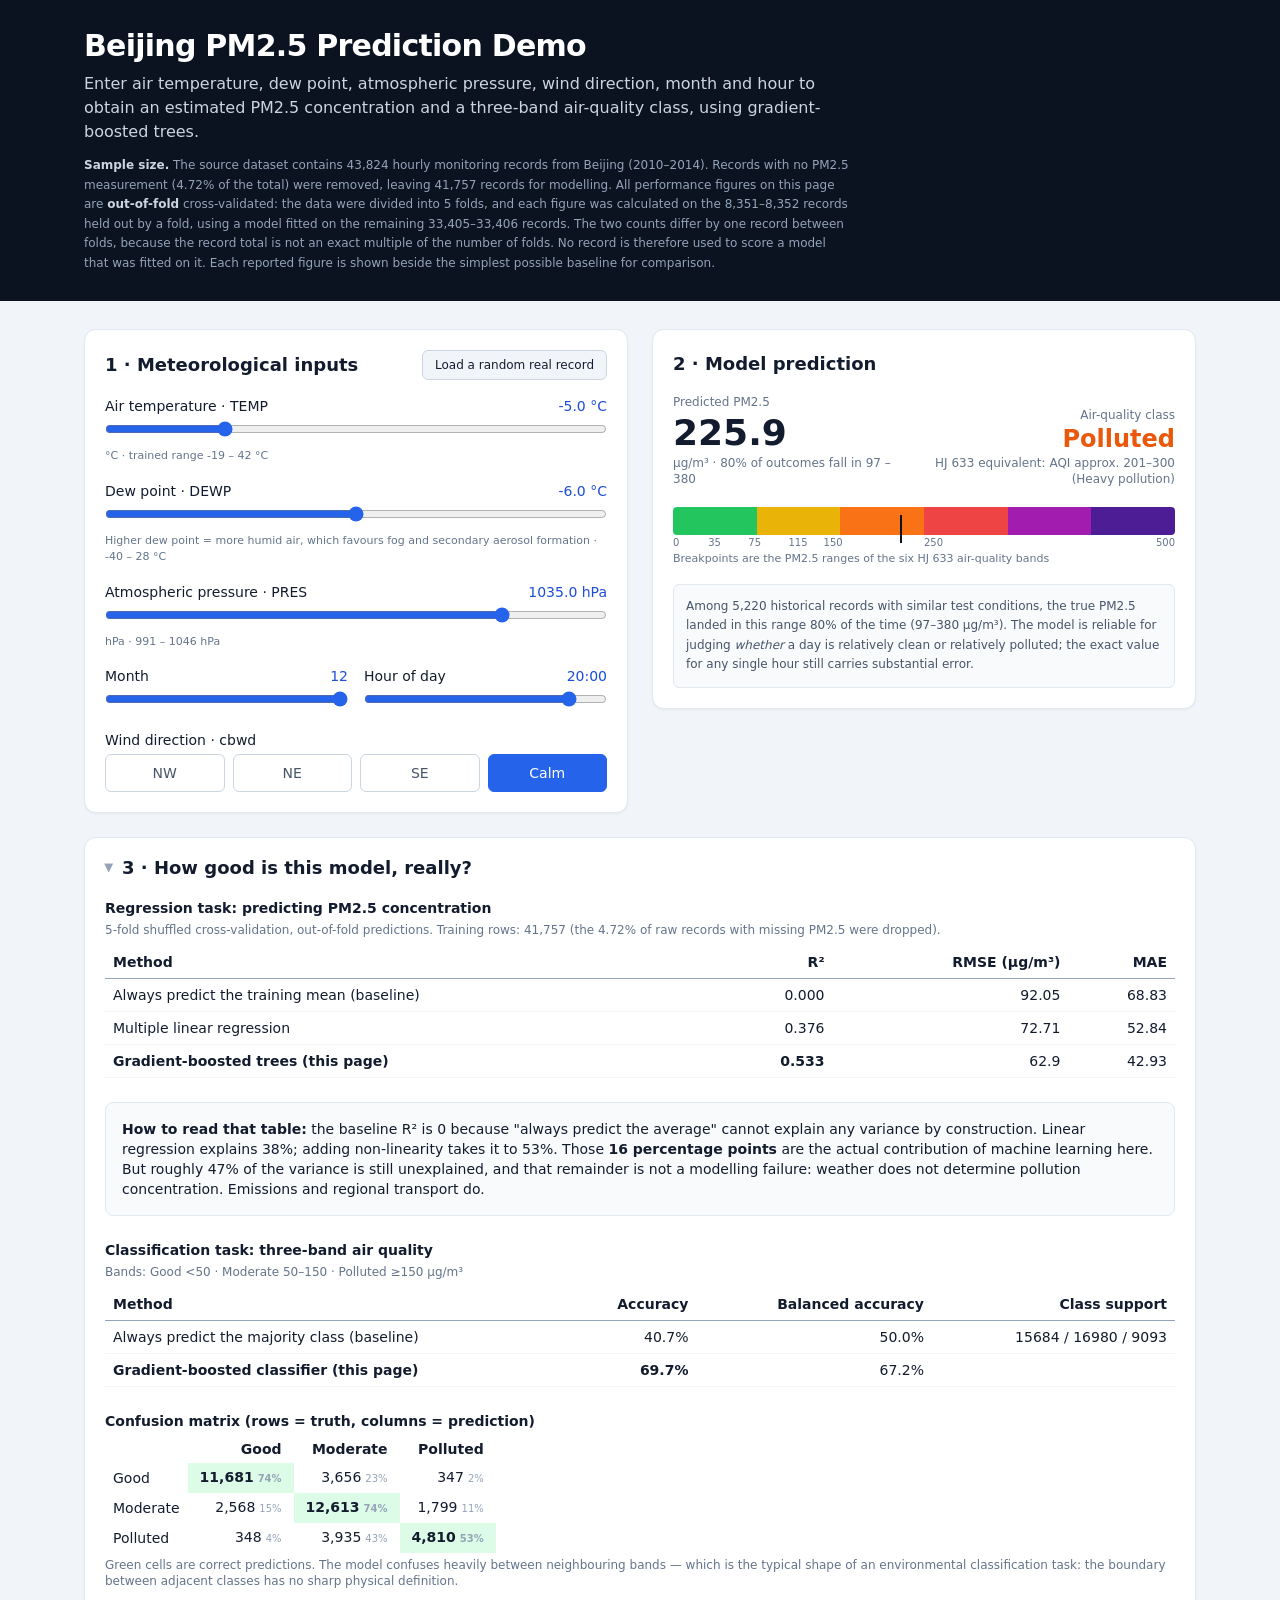
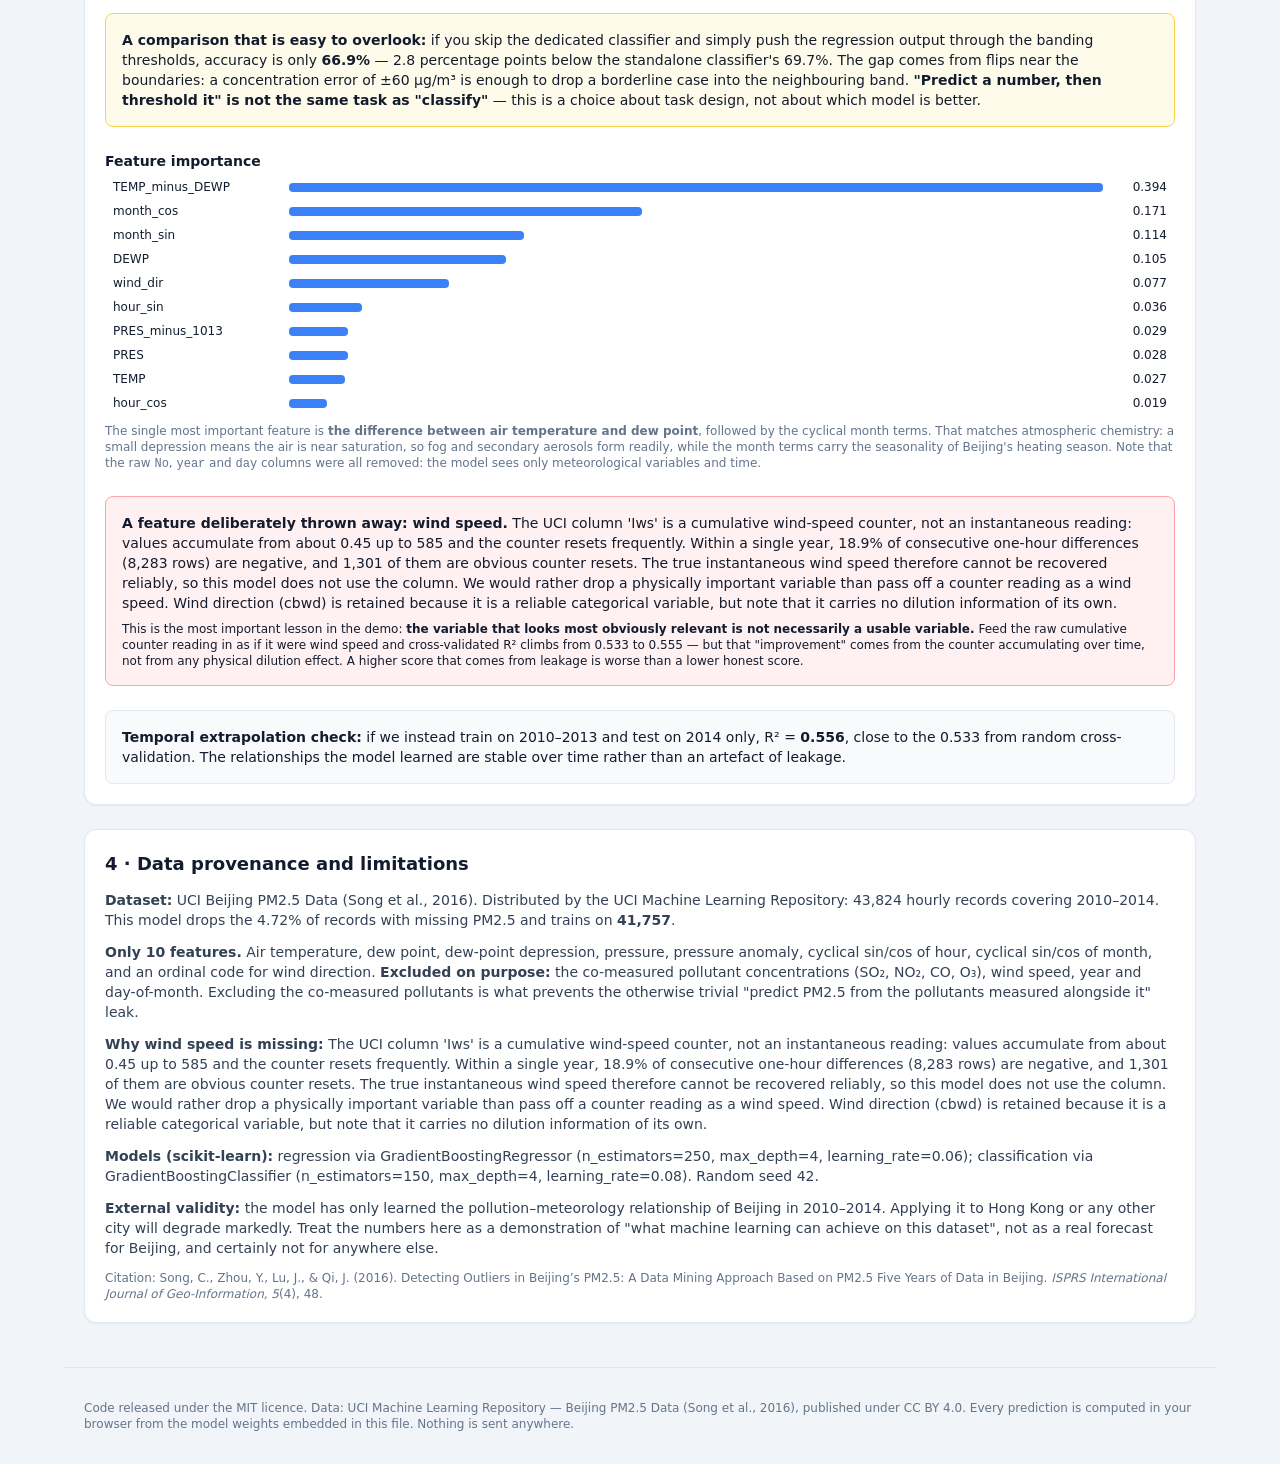
==== commit b4ced1f3: "Fix model reproducibility + honest fold sizes; tighten professional English - scripts/train_model.py" ====
--- a/index.html
+++ b/index.html
@@ -98,11 +98,23 @@
     <h1 class="text-2xl sm:text-3xl font-semibold tracking-tight">Beijing PM2.5 Prediction Demo</h1>
     <p class="mt-2 text-slate-300 text-sm sm:text-base leading-relaxed max-w-3xl">
       Enter air temperature, dew point, atmospheric pressure, wind direction, month
-      and hour to get an instant PM2.5 concentration and a three-band air-quality
-      class from gradient-boosted trees. The model is trained on
-      <span id="hdr-rows"></span> hourly monitoring records from Beijing.
-      Every metric on this page is an <strong class="text-white">out-of-fold
-      cross-validated</strong> figure, shown next to the simplest possible baseline.
+      and hour to obtain an estimated PM2.5 concentration and a three-band
+      air-quality class, using gradient-boosted trees.
+    </p>
+    <p class="mt-3 text-slate-400 text-xs leading-relaxed max-w-3xl">
+      <strong class="text-slate-300">Sample size.</strong>
+      The source dataset contains <span id="hdr-raw"></span> hourly monitoring records
+      from Beijing (2010&ndash;2014). Records with no PM2.5 measurement
+      (<span id="hdr-missing"></span> of the total) were removed, leaving
+      <span id="hdr-rows"></span> records for modelling. All performance figures on this
+      page are <strong class="text-slate-300">out-of-fold</strong> cross-validated:
+      the data were divided into <span id="hdr-folds"></span> folds, and each figure was
+      calculated on the <span id="hdr-testsize"></span> records held out by a fold, using a
+      model fitted on the remaining <span id="hdr-trainsize"></span> records. The two counts
+      differ by one record between folds, because the record total is not an exact multiple of
+      the number of folds. No record is
+      therefore used to score a model that was fitted on it. Each reported figure is shown
+      beside the simplest possible baseline for comparison.
     </p>
   </div>
 </header>
@@ -284,7 +296,7 @@
    Trained model weights, inlined verbatim by scripts/build_page.py from
    model/model.json. Do not hand-edit.
    -------------------------------------------------------------------------- */
-const MODEL = {"meta":{"dataset":"UCI Beijing PM2.5 Data (Song et al., 2016)","source_url":"https://archive.ics.uci.edu/dataset/381/beijing+pm2+5+data","citation":"Song, C., Zhou, Y., Lu, J., & Qi, J. (2016). Detecting outliers in Beijing's PM2.5: A data mining approach based on PM2.5 five years of data in Beijing. ISPRS International Journal of Geo-Information, 5(4), 48.","rows_used":41757,"wind_feature_note":"The UCI column 'Iws' is a cumulative wind-speed counter, not an instantaneous reading: values accumulate from about 0.45 up to 585 and the counter resets frequently. Within a single year, 18.9% of consecutive one-hour differences (8,283 rows) are negative, and 1,301 of them are obvious counter resets. The true instantaneous wind speed therefore cannot be recovered reliably, so this model does not use the column. We would rather drop a physically important variable than pass off a counter reading as a wind speed. Wind direction (cbwd) is retained because it is a reliable categorical variable, but note that it carries no dilution information of its own.","raw_missing_pm25_pct":4.72,"features":["TEMP","DEWP","TEMP_minus_DEWP","PRES","PRES_minus_1013","hour_sin","hour_cos","month_sin","month_cos","wind_dir"],"wind_dir_order":["NW","NE","SE","cv"],"class_names":["Good","Moderate","Polluted"],"class_edges":[50.0,150.0],"seed":42,"cv_note":"5-fold shuffled cross-validation, out-of-fold predictions","reg_params":{"n_estimators":250,"max_depth":4,"learning_rate":0.06},"clf_params":{"n_estimators":150,"max_depth":4,"learning_rate":0.08},"input_ranges":{"TEMP":[-19.0,42.0],"DEWP":[-40.0,28.0],"PRES":[991.0,1046.0]},"defaults":{"TEMP":-5.0,"DEWP":-6.0,"PRES":1035.0,"month":12,"hour":20}},"aqi_bands":[{"name":"Good","aqi_lo":0,"aqi_hi":50,"pm_lo":0,"pm_hi":35},{"name":"Moderate","aqi_lo":51,"aqi_hi":100,"pm_lo":35,"pm_hi":75},{"name":"Light pollution","aqi_lo":101,"aqi_hi":150,"pm_lo":75,"pm_hi":115},{"name":"Moderate pollution","aqi_lo":151,"aqi_hi":200,"pm_lo":115,"pm_hi":150},{"name":"Heavy pollution","aqi_lo":201,"aqi_hi":300,"pm_lo":150,"pm_hi":250},{"name":"Severe pollution","aqi_lo":301,"aqi_hi":500,"pm_lo":250,"pm_hi":500}],"metrics":{"regression":{"baseline_mean":{"r2":-0.0,"rmse":92.05,"mae":68.83},"linear":{"r2":0.376,"rmse":72.71,"mae":52.84},"model":{"r2":0.533,"rmse":62.9,"mae":42.93},"leaky_r2_with_iws":0.5551,"temporal_holdout_2014_r2":0.5564},"classification":{"baseline_majority":0.4066,"model":0.697,"balanced_accuracy":0.6722,"derived_from_regression":0.669,"confusion_matrix":[[11681,3656,347],[2568,12614,1798],[348,3935,4810]],"class_support":[15684,16980,9093]},"feature_importance":[["TEMP_minus_DEWP",0.3942],["month_cos",0.1712],["month_sin",0.1139],["DEWP",0.1047],["wind_dir",0.0772],["hour_sin",0.0356],["PRES_minus_1013",0.0309],["TEMP",0.0274],["PRES",0.0262],["hour_cos",0.0187]]},"samples":[{"TEMP":-7.0,"DEWP":-7.0,"PRES":1020.0,"hour":0,"month":2,"day":4,"cbwd":"NW","year":2013,"observed_pm25":215.0,"observed_class":"Polluted"},{"TEMP":-2.0,"DEWP":-31.0,"PRES":1027.0,"hour":5,"month":2,"day":3,"cbwd":"NW","year":2014,"observed_pm25":6.0,"observed_class":"Good"},{"TEMP":10.0,"DEWP":3.0,"PRES":1020.0,"hour":20,"month":3,"day":16,"cbwd":"SE","year":2013,"observed_pm25":280.0,"observed_class":"Polluted"},{"TEMP":21.0,"DEWP":4.0,"PRES":1015.0,"hour":18,"month":5,"day":3,"cbwd":"SE","year":2013,"observed_pm25":57.0,"observed_class":"Moderate"},{"TEMP":11.0,"DEWP":-12.0,"PRES":1024.0,"hour":16,"month":11,"day":21,"cbwd":"cv","year":2013,"observed_pm25":50.0,"observed_class":"Moderate"},{"TEMP":-2.0,"DEWP":-19.0,"PRES":1031.0,"hour":12,"month":1,"day":8,"cbwd":"NW","year":2013,"observed_pm25":20.0,"observed_class":"Good"},{"TEMP":8.0,"DEWP":-12.0,"PRES":1012.0,"hour":9,"month":3,"day":15,"cbwd":"cv","year":2014,"observed_pm25":99.0,"observed_class":"Moderate"},{"TEMP":3.0,"DEWP":-16.0,"PRES":1026.0,"hour":21,"month":3,"day":2,"cbwd":"NW","year":2011,"observed_pm25":20.0,"observed_class":"Good"},{"TEMP":5.0,"DEWP":-5.0,"PRES":1021.0,"hour":1,"month":3,"day":26,"cbwd":"SE","year":2012,"observed_pm25":130.0,"observed_class":"Moderate"},{"TEMP":18.0,"DEWP":16.0,"PRES":1015.0,"hour":5,"month":9,"day":20,"cbwd":"NW","year":2013,"observed_pm25":114.0,"observed_class":"Moderate"},{"TEMP":23.0,"DEWP":22.0,"PRES":1003.0,"hour":5,"month":7,"day":22,"cbwd":"SE","year":2011,"observed_pm25":118.0,"observed_class":"Moderate"},{"TEMP":21.0,"DEWP":16.0,"PRES":1007.0,"hour":4,"month":8,"day":18,"cbwd":"NE","year":2013,"observed_pm25":15.0,"observed_class":"Good"},{"TEMP":13.0,"DEWP":2.0,"PRES":1024.0,"hour":7,"month":9,"day":24,"cbwd":"NW","year":2013,"observed_pm25":11.0,"observed_class":"Good"},{"TEMP":21.0,"DEWP":7.0,"PRES":1011.0,"hour":22,"month":5,"day":14,"cbwd":"NE","year":2013,"observed_pm25":51.0,"observed_class":"Moderate"},{"TEMP":-1.0,"DEWP":-3.0,"PRES":1022.0,"hour":8,"month":11,"day":26,"cbwd":"NW","year":2011,"observed_pm25":234.0,"observed_class":"Polluted"},{"TEMP":19.0,"DEWP":6.0,"PRES":1010.0,"hour":23,"month":5,"day":23,"cbwd":"cv","year":2012,"observed_pm25":49.0,"observed_class":"Good"},{"TEMP":19.0,"DEWP":12.0,"PRES":1020.0,"hour":12,"month":10,"day":21,"cbwd":"cv","year":2011,"observed_pm25":175.0,"observed_class":"Polluted"},{"TEMP":21.0,"DEWP":17.0,"PRES":1014.0,"hour":20,"month":9,"day":22,"cbwd":"cv","year":2013,"observed_pm25":135.0,"observed_class":"Moderate"},{"TEMP":18.0,"DEWP":15.0,"PRES":1002.0,"hour":22,"month":6,"day":8,"cbwd":"cv","year":2014,"observed_pm25":38.0,"observed_class":"Good"},{"TEMP":22.0,"DEWP":17.0,"PRES":1009.0,"hour":0,"month":6,"day":26,"cbwd":"SE","year":2011,"observed_pm25":102.0,"observed_class":"Moderate"},{"TEMP":-4.0,"DEWP":-5.0,"PRES":1021.0,"hour":6,"month":2,"day":27,"cbwd":"SE","year":2010,"observed_pm25":31.0,"observed_class":"Good"},{"TEMP":5.0,"DEWP":-22.0,"PRES":1013.0,"hour":23,"month":11,"day":27,"cbwd":"NW","year":2012,"observed_pm25":73.0,"observed_class":"Moderate"},{"TEMP":22.0,"DEWP":7.0,"PRES":1013.0,"hour":23,"month":5,"day":23,"cbwd":"SE","year":2011,"observed_pm25":41.0,"observed_class":"Good"},{"TEMP":18.0,"DEWP":-12.0,"PRES":1015.0,"hour":12,"month":11,"day":6,"cbwd":"NW","year":2013,"observed_pm25":149.0,"observed_class":"Moderate"},{"TEMP":29.0,"DEWP":18.0,"PRES":1008.0,"hour":22,"month":7,"day":16,"cbwd":"SE","year":2012,"observed_pm25":55.0,"observed_class":"Moderate"},{"TEMP":29.0,"DEWP":27.0,"PRES":1003.0,"hour":23,"month":7,"day":23,"cbwd":"SE","year":2011,"observed_pm25":300.0,"observed_class":"Polluted"},{"TEMP":21.0,"DEWP":20.0,"PRES":1013.0,"hour":4,"month":6,"day":27,"cbwd":"cv","year":2012,"observed_pm25":110.0,"observed_class":"Moderate"},{"TEMP":2.0,"DEWP":-13.0,"PRES":1040.0,"hour":3,"month":10,"day":26,"cbwd":"NW","year":2010,"observed_pm25":4.0,"observed_class":"Good"},{"TEMP":-11.0,"DEWP":-20.0,"PRES":1035.0,"hour":9,"month":1,"day":4,"cbwd":"NW","year":2013,"observed_pm25":41.0,"observed_class":"Good"},{"TEMP":-5.0,"DEWP":-17.0,"PRES":1034.0,"hour":5,"month":12,"day":22,"cbwd":"NW","year":2011,"observed_pm25":12.0,"observed_class":"Good"},{"TEMP":4.0,"DEWP":-18.0,"PRES":1013.0,"hour":15,"month":12,"day":10,"cbwd":"NW","year":2010,"observed_pm25":25.0,"observed_class":"Good"},{"TEMP":-4.0,"DEWP":-23.0,"PRES":1021.0,"hour":7,"month":12,"day":29,"cbwd":"cv","year":2013,"observed_pm25":33.0,"observed_class":"Good"},{"TEMP":17.0,"DEWP":-6.0,"PRES":1017.0,"hour":16,"month":4,"day":11,"cbwd":"SE","year":2014,"observed_pm25":39.0,"observed_class":"Good"},{"TEMP":30.0,"DEWP":15.0,"PRES":1007.0,"hour":12,"month":5,"day":4,"cbwd":"SE","year":2012,"observed_pm25":145.0,"observed_class":"Moderate"},{"TEMP":21.0,"DEWP":19.0,"PRES":1007.0,"hour":2,"month":8,"day":16,"cbwd":"cv","year":2014,"observed_pm25":71.0,"observed_class":"Moderate"},{"TEMP":-4.0,"DEWP":-7.0,"PRES":1028.0,"hour":1,"month":2,"day":18,"cbwd":"cv","year":2011,"observed_pm25":345.0,"observed_class":"Polluted"},{"TEMP":-8.0,"DEWP":-18.0,"PRES":1035.0,"hour":3,"month":12,"day":22,"cbwd":"NE","year":2012,"observed_pm25":13.0,"observed_class":"Good"},{"TEMP":27.0,"DEWP":12.0,"PRES":1007.0,"hour":18,"month":5,"day":22,"cbwd":"SE","year":2012,"observed_pm25":61.0,"observed_class":"Moderate"},{"TEMP":25.0,"DEWP":23.0,"PRES":1002.0,"hour":9,"month":7,"day":9,"cbwd":"NE","year":2013,"observed_pm25":124.0,"observed_class":"Moderate"},{"TEMP":30.0,"DEWP":10.0,"PRES":1007.0,"hour":14,"month":5,"day":18,"cbwd":"SE","year":2014,"observed_pm25":119.0,"observed_class":"Moderate"},{"TEMP":31.0,"DEWP":15.0,"PRES":998.0,"hour":17,"month":6,"day":8,"cbwd":"SE","year":2011,"observed_pm25":22.0,"observed_class":"Good"},{"TEMP":12.0,"DEWP":1.0,"PRES":1022.0,"hour":10,"month":11,"day":5,"cbwd":"NW","year":2010,"observed_pm25":53.0,"observed_class":"Moderate"},{"TEMP":19.0,"DEWP":3.0,"PRES":1007.0,"hour":11,"month":4,"day":28,"cbwd":"cv","year":2011,"observed_pm25":84.0,"observed_class":"Moderate"},{"TEMP":25.0,"DEWP":-1.0,"PRES":1013.0,"hour":9,"month":5,"day":24,"cbwd":"NW","year":2012,"observed_pm25":57.0,"observed_class":"Moderate"},{"TEMP":14.0,"DEWP":-3.0,"PRES":1019.0,"hour":15,"month":11,"day":8,"cbwd":"cv","year":2013,"observed_pm25":164.0,"observed_class":"Polluted"},{"TEMP":10.0,"DEWP":7.0,"PRES":1027.0,"hour":12,"month":10,"day":19,"cbwd":"SE","year":2010,"observed_pm25":79.0,"observed_class":"Moderate"},{"TEMP":0.0,"DEWP":-1.0,"PRES":1027.0,"hour":2,"month":11,"day":9,"cbwd":"cv","year":2014,"observed_pm25":116.0,"observed_class":"Moderate"},{"TEMP":24.0,"DEWP":11.0,"PRES":1002.0,"hour":20,"month":6,"day":7,"cbwd":"SE","year":2014,"observed_pm25":19.0,"observed_class":"Good"},{"TEMP":25.0,"DEWP":18.0,"PRES":1009.0,"hour":11,"month":8,"day":27,"cbwd":"SE","year":2013,"observed_pm25":62.0,"observed_class":"Moderate"},{"TEMP":12.0,"DEWP":-17.0,"PRES":1023.0,"hour":2,"month":3,"day":21,"cbwd":"NW","year":2014,"observed_pm25":7.0,"observed_class":"Good"},{"TEMP":19.0,"DEWP":14.0,"PRES":1007.0,"hour":0,"month":6,"day":15,"cbwd":"NW","year":2012,"observed_pm25":11.0,"observed_class":"Good"},{"TEMP":15.0,"DEWP":12.0,"PRES":1010.0,"hour":7,"month":5,"day":2,"cbwd":"cv","year":2012,"observed_pm25":119.0,"observed_class":"Moderate"},{"TEMP":-2.0,"DEWP":-10.0,"PRES":1024.0,"hour":22,"month":11,"day":25,"cbwd":"NE","year":2010,"observed_pm25":177.0,"observed_class":"Polluted"},{"TEMP":31.0,"DEWP":17.0,"PRES":1003.0,"hour":13,"month":8,"day":10,"cbwd":"SE","year":2014,"observed_pm25":36.0,"observed_class":"Good"},{"TEMP":5.0,"DEWP":-14.0,"PRES":1023.0,"hour":4,"month":11,"day":13,"cbwd":"NW","year":2010,"observed_pm25":10.0,"observed_class":"Good"},{"TEMP":12.0,"DEWP":-21.0,"PRES":1017.0,"hour":17,"month":3,"day":13,"cbwd":"SE","year":2014,"observed_pm25":19.0,"observed_class":"Good"},{"TEMP":6.0,"DEWP":-11.0,"PRES":1019.0,"hour":18,"month":2,"day":6,"cbwd":"SE","year":2011,"observed_pm25":22.0,"observed_class":"Good"},{"TEMP":11.0,"DEWP":-3.0,"PRES":1025.0,"hour":11,"month":3,"day":29,"cbwd":"SE","year":2010,"observed_pm25":218.0,"observed_class":"Polluted"},{"TEMP":0.0,"DEWP":-26.0,"PRES":1032.0,"hour":17,"month":2,"day":15,"cbwd":"cv","year":2010,"observed_pm25":13.0,"observed_class":"Good"},{"TEMP":-6.0,"DEWP":-17.0,"PRES":1035.0,"hour":0,"month":1,"day":11,"cbwd":"NW","year":2010,"observed_pm25":23.0,"observed_class":"Good"}],"bands":{"edges":[-28.53,28.0,49.69,71.0,89.98,108.65,129.33,174.24,466.52],"resid":[{"n":5220,"resid_lo10":-12.73,"resid_p90":18.46},{"n":5219,"resid_lo10":-28.43,"resid_p90":30.96},{"n":5220,"resid_lo10":-43.59,"resid_p90":50.22},{"n":5219,"resid_lo10":-55.02,"resid_p90":58.93},{"n":5220,"resid_lo10":-62.62,"resid_p90":76.28},{"n":5219,"resid_lo10":-71.78,"resid_p90":79.7},{"n":5220,"resid_lo10":-84.68,"resid_p90":100.39},{"n":5220,"resid_lo10":-128.44,"resid_p90":153.77}]},"regressor":{"learning_rate":0.06,"init":98.6132,"trees":[[2.0,10.5,1.0,16.0,-0.0,8.0,0.25000000000000006,2.0,9.0,32.742,7.0,0.9330126941204071,3.0,6.0,9.246,9.0,1.5,4.0,5.0,4.644,-2.0,-2.0,-1.0,-1.0,-17.716,-2.0,-2.0,-1.0,-1.0,14.441,1.0,-2.5,7.0,8.0,54.352,-2.0,-2.0,-1.0,-1.0,16.821,-2.0,-2.0,-1.0,-1.0,107.678,2.0,4.5,10.0,13.0,69.449,7.0,-0.2500000000000001,11.0,12.0,101.359,-2.0,-2.0,-1.0,-1.0,81.527,-2.0,-2.0,-1.0,-1.0,126.616,5.0,0.6035533845424652,14.0,15.0,37.738,-2.0,-2.0,-1.0,-1.0,61.453,-2.0,-2.0,-1.0,-1.0,-5.911,9.0,1.5,17.0,24.0,-43.574,2.0,13.5,18.0,21.0,-65.922,3.0,1032.1666870117188,19.0,20.0,-47.19,-2.0,-2.0,-1.0,-1.0,-39.703,-2.0,-2.0,-1.0,-1.0,-71.17,4.0,6.25,22.0,23.0,-69.989,-2.0,-2.0,-1.0,-1.0,-62.468,-2.0,-2.0,-1.0,-1.0,-74.582,2.0,17.5,25.0,28.0,-18.905,6.0,-0.1294095218181611,26.0,27.0,-4.174,-2.0,-2.0,-1.0,-1.0,8.099,-2.0,-2.0,-1.0,-1.0,-19.393,7.0,-0.2500000000000001,29.0,30.0,-38.948,-2.0,-2.0,-1.0,-1.0,-62.976,-2.0,-2.0,-1.0,-1.0,-32.012],[2.0,10.5,1.0,16.0,0.0,8.0,0.25000000000000006,2.0,9.0,30.778,7.0,0.9330126941204071,3.0,6.0,8.691,1.0,21.5,4.0,5.0,4.365,-2.0,-2.0,-1.0,-1.0,-3.323,-2.0,-2.0,-1.0,-1.0,32.273,0.0,2.5,7.0,8.0,51.091,-2.0,-2.0,-1.0,-1.0,11.907,-2.0,-2.0,-1.0,-1.0,98.226,2.0,4.5,10.0,13.0,65.282,1.0,11.5,11.0,12.0,95.278,-2.0,-2.0,-1.0,-1.0,87.396,-2.0,-2.0,-1.0,-1.0,156.241,5.0,0.6035533845424652,14.0,15.0,35.473,-2.0,-2.0,-1.0,-1.0,57.766,-2.0,-2.0,-1.0,-1.0,-5.557,9.0,1.5,17.0,24.0,-40.96,2.0,13.5,18.0,21.0,-61.966,3.0,1032.1666870117188,19.0,20.0,-44.358,-2.0,-2.0,-1.0,-1.0,-37.321,-2.0,-2.0,-1.0,-1.0,-66.899,4.0,6.25,22.0,23.0,-65.79,-2.0,-2.0,-1.0,-1.0,-58.72,-2.0,-2.0,-1.0,-1.0,-70.107,2.0,17.5,25.0,28.0,-17.77,7.0,0.6830126941204071,26.0,27.0,-3.923,-2.0,-2.0,-1.0,-1.0,-12.718,-2.0,-2.0,-1.0,-1.0,16.388,7.0,-0.2500000000000001,29.0,30.0,-36.611,-2.0,-2.0,-1.0,-1.0,-59.197,-2.0,-2.0,-1.0,-1.0,-30.092],[2.0,11.5,1.0,16.0,-0.0,8.0,0.25000000000000006,2.0,9.0,26.902,7.0,0.9330126941204071,3.0,6.0,7.123,1.0,21.5,4.0,5.0,3.014,-2.0,-2.0,-1.0,-1.0,-4.044,-2.0,-2.0,-1.0,-1.0,30.094,3.0,1022.5,7.0,8.0,46.372,-2.0,-2.0,-1.0,-1.0,81.383,-2.0,-2.0,-1.0,-1.0,-3.352,2.0,6.5,10.0,13.0,57.474,1.0,11.5,11.0,12.0,79.95,-2.0,-2.0,-1.0,-1.0,72.805,-2.0,-2.0,-1.0,-1.0,148.649,5.0,0.379409521818161,14.0,15.0,16.914,-2.0,-2.0,-1.0,-1.0,43.133,-2.0,-2.0,-1.0,-1.0,-20.045,9.0,1.5,17.0,24.0,-41.458,1.0,-14.5,18.0,21.0,-59.867,2.0,13.5,19.0,20.0,-65.362,-2.0,-2.0,-1.0,-1.0,-54.373,-2.0,-2.0,-1.0,-1.0,-66.725,7.0,-0.2500000000000001,22.0,23.0,-53.996,-2.0,-2.0,-1.0,-1.0,-67.105,-2.0,-2.0,-1.0,-1.0,-44.663,2.0,18.5,25.0,28.0,-19.984,7.0,0.6830126941204071,26.0,27.0,-8.505,-2.0,-2.0,-1.0,-1.0,-17.386,-2.0,-2.0,-1.0,-1.0,11.158,7.0,-0.2500000000000001,29.0,30.0,-36.931,-2.0,-2.0,-1.0,-1.0,-57.358,-2.0,-2.0,-1.0,-1.0,-31.266],[2.0,9.5,1.0,16.0,-0.0,8.0,0.25000000000000006,2.0,9.0,29.472,7.0,0.6830126941204071,3.0,6.0,8.839,1.0,21.5,4.0,5.0,3.106,-2.0,-2.0,-1.0,-1.0,-5.458,-2.0,-2.0,-1.0,-1.0,29.359,3.0,1018.5,7.0,8.0,36.561,-2.0,-2.0,-1.0,-1.0,56.813,-2.0,-2.0,-1.0,-1.0,9.247,2.0,3.5,10.0,13.0,61.866,5.0,0.7865660786628723,11.0,12.0,91.193,-2.0,-2.0,-1.0,-1.0,106.213,-2.0,-2.0,-1.0,-1.0,63.102,5.0,0.6035533845424652,14.0,15.0,40.317,-2.0,-2.0,-1.0,-1.0,59.552,-2.0,-2.0,-1.0,-1.0,6.851,9.0,1.5,17.0,24.0,-33.636,2.0,13.5,18.0,21.0,-53.393,3.0,1032.1666870117188,19.0,20.0,-36.633,-2.0,-2.0,-1.0,-1.0,-29.24,-2.0,-2.0,-1.0,-1.0,-62.183,3.0,1021.5,22.0,23.0,-58.208,-2.0,-2.0,-1.0,-1.0,-52.649,-2.0,-2.0,-1.0,-1.0,-62.539,2.0,16.5,25.0,28.0,-13.088,6.0,-0.1294095218181611,26.0,27.0,0.387,-2.0,-2.0,-1.0,-1.0,13.425,-2.0,-2.0,-1.0,-1.0,-14.808,7.0,-0.2500000000000001,29.0,30.0,-30.428,-2.0,-2.0,-1.0,-1.0,-50.144,-2.0,-2.0,-1.0,-1.0,-24.486],[2.0,9.5,1.0,16.0,-0.0,8.0,0.25000000000000006,2.0,9.0,27.704,7.0,0.9330126941204071,3.0,6.0,8.309,9.0,0.5,4.0,5.0,4.496,-2.0,-2.0,-1.0,-1.0,-24.328,-2.0,-2.0,-1.0,-1.0,11.346,0.0,5.5,7.0,8.0,47.09,-2.0,-2.0,-1.0,-1.0,26.566,-2.0,-2.0,-1.0,-1.0,130.642,2.0,3.5,10.0,13.0,58.154,7.0,-0.2500000000000001,11.0,12.0,85.721,-2.0,-2.0,-1.0,-1.0,68.502,-2.0,-2.0,-1.0,-1.0,109.461,5.0,0.6035533845424652,14.0,15.0,37.898,-2.0,-2.0,-1.0,-1.0,55.979,-2.0,-2.0,-1.0,-1.0,6.44,9.0,1.5,17.0,24.0,-31.618,2.0,13.5,18.0,21.0,-50.189,5.0,0.7865660786628723,19.0,20.0,-34.435,-2.0,-2.0,-1.0,-1.0,-25.596,-2.0,-2.0,-1.0,-1.0,-53.378,1.0,-18.5,22.0,23.0,-54.716,-2.0,-2.0,-1.0,-1.0,-61.269,-2.0,-2.0,-1.0,-1.0,-51.306,2.0,14.5,25.0,28.0,-12.303,8.0,0.25000000000000006,26.0,27.0,4.144,-2.0,-2.0,-1.0,-1.0,-6.258,-2.0,-2.0,-1.0,-1.0,26.784,7.0,-0.2500000000000001,29.0,30.0,-25.067,-2.0,-2.0,-1.0,-1.0,-43.489,-2.0,-2.0,-1.0,-1.0,-19.086],[2.0,11.5,1.0,16.0,-0.0,8.0,0.25000000000000006,2.0,9.0,22.439,7.0,0.9330126941204071,3.0,6.0,5.925,9.0,1.5,4.0,5.0,2.347,-2.0,-2.0,-1.0,-1.0,-17.062,-2.0,-2.0,-1.0,-1.0,10.655,1.0,-0.5,7.0,8.0,40.099,-2.0,-2.0,-1.0,-1.0,16.573,-2.0,-2.0,-1.0,-1.0,102.265,2.0,6.5,10.0,13.0,47.964,7.0,-0.2500000000000001,11.0,12.0,67.129,-2.0,-2.0,-1.0,-1.0,46.66,-2.0,-2.0,-1.0,-1.0,90.246,5.0,0.379409521818161,14.0,15.0,13.38,-2.0,-2.0,-1.0,-1.0,36.369,-2.0,-2.0,-1.0,-1.0,-19.027,9.0,1.5,17.0,24.0,-34.58,7.0,0.25000000000000006,18.0,21.0,-49.817,8.0,0.6830126941204071,19.0,20.0,-55.365,-2.0,-2.0,-1.0,-1.0,-60.361,-2.0,-2.0,-1.0,-1.0,-52.534,1.0,-12.5,22.0,23.0,-45.48,-2.0,-2.0,-1.0,-1.0,-52.033,-2.0,-2.0,-1.0,-1.0,-33.426,2.0,19.333333015441895,25.0,28.0,-16.805,7.0,0.25000000000000006,26.0,27.0,-8.041,-2.0,-2.0,-1.0,-1.0,-20.976,-2.0,-2.0,-1.0,-1.0,4.003,7.0,-0.2500000000000001,29.0,30.0,-33.619,-2.0,-2.0,-1.0,-1.0,-50.642,-2.0,-2.0,-1.0,-1.0,-29.134],[2.0,8.166666507720947,1.0,16.0,0.0,8.0,0.25000000000000006,2.0,9.0,26.762,7.0,0.6830126941204071,3.0,6.0,8.801,1.0,21.5,4.0,5.0,3.749,-2.0,-2.0,-1.0,-1.0,-4.456,-2.0,-2.0,-1.0,-1.0,27.605,3.0,1019.5,7.0,8.0,34.423,-2.0,-2.0,-1.0,-1.0,53.053,-2.0,-2.0,-1.0,-1.0,4.728,1.0,11.5,10.0,13.0,55.094,7.0,-0.6830126941204071,11.0,12.0,48.706,-2.0,-2.0,-1.0,-1.0,-1.472,-2.0,-2.0,-1.0,-1.0,63.62,3.0,1011.5,14.0,15.0,125.598,-2.0,-2.0,-1.0,-1.0,220.773,-2.0,-2.0,-1.0,-1.0,117.315,9.0,1.5,17.0,24.0,-25.9,2.0,12.5,18.0,21.0,-43.162,7.0,0.6830126941204071,19.0,20.0,-26.049,-2.0,-2.0,-1.0,-1.0,-34.684,-2.0,-2.0,-1.0,-1.0,1.171,1.0,-18.5,22.0,23.0,-47.718,-2.0,-2.0,-1.0,-1.0,-54.203,-2.0,-2.0,-1.0,-1.0,-44.41,2.0,13.5,25.0,28.0,-8.967,8.0,0.25000000000000006,26.0,27.0,6.396,-2.0,-2.0,-1.0,-1.0,-4.703,-2.0,-2.0,-1.0,-1.0,31.093,2.0,22.5,29.0,30.0,-20.842,-2.0,-2.0,-1.0,-1.0,-15.008,-2.0,-2.0,-1.0,-1.0,-38.137],[2.0,8.166666507720947,1.0,16.0,0.0,8.0,0.25000000000000006,2.0,9.0,25.156,1.0,24.5,3.0,6.0,8.273,7.0,0.6830126941204071,4.0,5.0,6.299,-2.0,-2.0,-1.0,-1.0,0.963,-2.0,-2.0,-1.0,-1.0,32.358,1.0,26.5,7.0,8.0,70.086,-2.0,-2.0,-1.0,-1.0,60.76,-2.0,-2.0,-1.0,-1.0,147.135,2.0,2.5,10.0,13.0,51.789,1.0,10.5,11.0,12.0,81.182,-2.0,-2.0,-1.0,-1.0,71.467,-2.0,-2.0,-1.0,-1.0,122.438,5.0,0.7865660786628723,14.0,15.0,37.405,-2.0,-2.0,-1.0,-1.0,51.088,-2.0,-2.0,-1.0,-1.0,1.591,9.0,1.5,17.0,24.0,-24.346,2.0,13.5,18.0,21.0,-40.573,3.0,1032.1666870117188,19.0,20.0,-26.661,-2.0,-2.0,-1.0,-1.0,-19.834,-2.0,-2.0,-1.0,-1.0,-52.787,3.0,1019.5,22.0,23.0,-45.589,-2.0,-2.0,-1.0,-1.0,-40.203,-2.0,-2.0,-1.0,-1.0,-48.878,2.0,14.5,25.0,28.0,-8.429,6.0,-0.1294095218181611,26.0,27.0,4.337,-2.0,-2.0,-1.0,-1.0,19.045,-2.0,-2.0,-1.0,-1.0,-11.868,7.0,-0.2500000000000001,29.0,30.0,-21.072,-2.0,-2.0,-1.0,-1.0,-37.754,-2.0,-2.0,-1.0,-1.0,-15.657],[2.0,8.166666507720947,1.0,16.0,0.0,8.0,0.25000000000000006,2.0,9.0,23.647,9.0,1.5,3.0,6.0,7.776,7.0,0.9330126941204071,4.0,5.0,-7.628,-2.0,-2.0,-1.0,-1.0,-14.022,-2.0,-2.0,-1.0,-1.0,53.461,1.0,25.5,7.0,8.0,15.108,-2.0,-2.0,-1.0,-1.0,13.86,-2.0,-2.0,-1.0,-1.0,107.074,2.0,2.5,10.0,13.0,48.681,8.0,0.6830126941204071,11.0,12.0,76.311,-2.0,-2.0,-1.0,-1.0,57.885,-2.0,-2.0,-1.0,-1.0,96.415,7.0,-0.2500000000000001,14.0,15.0,35.161,-2.0,-2.0,-1.0,-1.0,11.675,-2.0,-2.0,-1.0,-1.0,55.933,9.0,1.5,17.0,24.0,-22.886,2.0,12.5,18.0,21.0,-38.138,7.0,0.25000000000000006,19.0,20.0,-22.918,-2.0,-2.0,-1.0,-1.0,-37.417,-2.0,-2.0,-1.0,-1.0,-8.483,7.0,0.25000000000000006,22.0,23.0,-42.19,-2.0,-2.0,-1.0,-1.0,-47.086,-2.0,-2.0,-1.0,-1.0,-38.433,2.0,16.5,25.0,28.0,-7.924,6.0,-0.1294095218181611,26.0,27.0,1.757,-2.0,-2.0,-1.0,-1.0,13.942,-2.0,-2.0,-1.0,-1.0,-12.249,2.0,23.5,29.0,30.0,-23.051,-2.0,-2.0,-1.0,-1.0,-17.179,-2.0,-2.0,-1.0,-1.0,-36.814],[2.0,10.5,1.0,16.0,0.0,8.0,0.25000000000000006,2.0,9.0,18.988,1.0,24.5,3.0,6.0,5.317,7.0,-0.24999999999999994,4.0,5.0,3.704,-2.0,-2.0,-1.0,-1.0,-5.969,-2.0,-2.0,-1.0,-1.0,15.452,8.0,-0.6830126941204071,7.0,8.0,63.676,-2.0,-2.0,-1.0,-1.0,82.87,-2.0,-2.0,-1.0,-1.0,30.39,1.0,-11.5,10.0,13.0,40.345,1.0,-16.5,11.0,12.0,-3.975,-2.0,-2.0,-1.0,-1.0,-31.758,-2.0,-2.0,-1.0,-1.0,11.516,7.0,-0.2500000000000001,14.0,15.0,49.906,-2.0,-2.0,-1.0,-1.0,25.973,-2.0,-2.0,-1.0,-1.0,82.684,9.0,1.5,17.0,24.0,-25.27,2.0,16.5,18.0,21.0,-38.095,6.0,-0.7865660786628723,19.0,20.0,-31.565,-2.0,-2.0,-1.0,-1.0,-12.26,-2.0,-2.0,-1.0,-1.0,-36.085,7.0,-0.2500000000000001,22.0,23.0,-41.968,-2.0,-2.0,-1.0,-1.0,-48.385,-2.0,-2.0,-1.0,-1.0,-39.821,2.0,18.5,25.0,28.0,-11.112,7.0,-0.2500000000000001,26.0,27.0,-3.117,-2.0,-2.0,-1.0,-1.0,-21.04,-2.0,-2.0,-1.0,-1.0,5.362,7.0,0.25000000000000006,29.0,30.0,-25.343,-2.0,-2.0,-1.0,-1.0,-36.485,-2.0,-2.0,-1.0,-1.0,-19.413],[2.0,7.5,1.0,16.0,0.0,8.0,0.25000000000000006,2.0,9.0,23.105,9.0,0.5,3.0,6.0,7.98,7.0,0.9330126941204071,4.0,5.0,-12.113,-2.0,-2.0,-1.0,-1.0,-19.652,-2.0,-2.0,-1.0,-1.0,63.526,1.0,24.5,7.0,8.0,13.173,-2.0,-2.0,-1.0,-1.0,11.178,-2.0,-2.0,-1.0,-1.0,60.203,1.0,11.5,10.0,13.0,47.048,7.0,-0.6830126941204071,11.0,12.0,40.939,-2.0,-2.0,-1.0,-1.0,-6.085,-2.0,-2.0,-1.0,-1.0,55.79,3.0,1011.5,14.0,15.0,109.399,-2.0,-2.0,-1.0,-1.0,199.464,-2.0,-2.0,-1.0,-1.0,101.335,9.0,1.5,17.0,24.0,-18.683,2.0,13.5,18.0,21.0,-33.107,7.0,-0.2500000000000001,19.0,20.0,-22.195,-2.0,-2.0,-1.0,-1.0,-42.868,-2.0,-2.0,-1.0,-1.0,-12.957,1.0,-17.5,22.0,23.0,-37.952,-2.0,-2.0,-1.0,-1.0,-42.94,-2.0,-2.0,-1.0,-1.0,-34.714,2.0,13.5,25.0,28.0,-5.207,8.0,0.25000000000000006,26.0,27.0,6.622,-2.0,-2.0,-1.0,-1.0,-3.326,-2.0,-2.0,-1.0,-1.0,28.82,7.0,0.25000000000000006,29.0,30.0,-16.746,-2.0,-2.0,-1.0,-1.0,-27.375,-2.0,-2.0,-1.0,-1.0,-9.561],[2.0,7.5,1.0,16.0,0.0,8.0,0.25000000000000006,2.0,9.0,21.719,9.0,1.5,3.0,6.0,7.501,7.0,0.25000000000000006,4.0,5.0,-6.368,-2.0,-2.0,-1.0,-1.0,-16.612,-2.0,-2.0,-1.0,-1.0,24.995,1.0,25.5,7.0,8.0,14.325,-2.0,-2.0,-1.0,-1.0,13.15,-2.0,-2.0,-1.0,-1.0,92.853,1.0,11.5,10.0,13.0,44.225,7.0,-0.6830126941204071,11.0,12.0,38.483,-2.0,-2.0,-1.0,-1.0,-5.72,-2.0,-2.0,-1.0,-1.0,52.442,3.0,1011.5,14.0,15.0,102.835,-2.0,-2.0,-1.0,-1.0,187.496,-2.0,-2.0,-1.0,-1.0,95.255,9.0,1.5,17.0,24.0,-17.562,2.0,13.5,18.0,21.0,-31.121,3.0,1032.1666870117188,19.0,20.0,-20.863,-2.0,-2.0,-1.0,-1.0,-13.994,-2.0,-2.0,-1.0,-1.0,-48.43,4.0,8.25,22.0,23.0,-35.675,-2.0,-2.0,-1.0,-1.0,-31.303,-2.0,-2.0,-1.0,-1.0,-39.081,2.0,13.5,25.0,28.0,-4.894,6.0,-0.379409521818161,26.0,27.0,6.225,-2.0,-2.0,-1.0,-1.0,22.871,-2.0,-2.0,-1.0,-1.0,-6.735,2.0,22.5,29.0,30.0,-15.741,-2.0,-2.0,-1.0,-1.0,-10.782,-2.0,-2.0,-1.0,-1.0,-30.442],[2.0,7.5,1.0,16.0,-0.0,8.0,0.25000000000000006,2.0,9.0,20.416,9.0,0.5,3.0,6.0,7.051,7.0,0.9330126941204071,4.0,5.0,-11.028,-2.0,-2.0,-1.0,-1.0,-17.929,-2.0,-2.0,-1.0,-1.0,58.215,1.0,24.5,7.0,8.0,11.724,-2.0,-2.0,-1.0,-1.0,9.908,-2.0,-2.0,-1.0,-1.0,54.534,5.0,0.6035533845424652,10.0,13.0,41.572,1.0,11.5,11.0,12.0,56.832,-2.0,-2.0,-1.0,-1.0,50.427,-2.0,-2.0,-1.0,-1.0,108.106,2.0,2.5,14.0,15.0,20.125,-2.0,-2.0,-1.0,-1.0,44.468,-2.0,-2.0,-1.0,-1.0,3.303,9.0,1.5,17.0,24.0,-16.508,2.0,12.5,18.0,21.0,-29.253,7.0,-0.2500000000000001,19.0,20.0,-18.263,-2.0,-2.0,-1.0,-1.0,-39.322,-2.0,-2.0,-1.0,-1.0,-8.257,1.0,-14.5,22.0,23.0,-33.031,-2.0,-2.0,-1.0,-1.0,-36.83,-2.0,-2.0,-1.0,-1.0,-28.843,2.0,13.5,25.0,28.0,-4.601,8.0,0.25000000000000006,26.0,27.0,5.851,-2.0,-2.0,-1.0,-1.0,-3.504,-2.0,-2.0,-1.0,-1.0,26.726,7.0,-0.2500000000000001,29.0,30.0,-14.797,-2.0,-2.0,-1.0,-1.0,-29.349,-2.0,-2.0,-1.0,-1.0,-9.905],[2.0,7.5,1.0,16.0,0.0,8.0,0.25000000000000006,2.0,9.0,19.191,7.0,0.6830126941204071,3.0,6.0,6.628,1.0,19.5,4.0,5.0,2.795,-2.0,-2.0,-1.0,-1.0,-8.502,-2.0,-2.0,-1.0,-1.0,16.439,3.0,1024.5,7.0,8.0,27.455,-2.0,-2.0,-1.0,-1.0,37.554,-2.0,-2.0,-1.0,-1.0,-27.267,5.0,0.6035533845424652,10.0,13.0,39.077,7.0,-0.2500000000000001,11.0,12.0,53.423,-2.0,-2.0,-1.0,-1.0,37.019,-2.0,-2.0,-1.0,-1.0,71.899,2.0,2.5,14.0,15.0,18.918,-2.0,-2.0,-1.0,-1.0,41.8,-2.0,-2.0,-1.0,-1.0,3.104,9.0,1.5,17.0,24.0,-15.518,7.0,-0.2500000000000001,18.0,21.0,-27.498,4.0,17.25,19.0,20.0,-37.795,-2.0,-2.0,-1.0,-1.0,-36.492,-2.0,-2.0,-1.0,-1.0,-57.215,1.0,-12.5,22.0,23.0,-23.781,-2.0,-2.0,-1.0,-1.0,-31.937,-2.0,-2.0,-1.0,-1.0,-8.364,2.0,17.5,25.0,28.0,-4.325,6.0,-0.379409521818161,26.0,27.0,2.103,-2.0,-2.0,-1.0,-1.0,15.536,-2.0,-2.0,-1.0,-1.0,-8.974,7.0,0.6830126941204071,29.0,30.0,-19.166,-2.0,-2.0,-1.0,-1.0,-25.651,-2.0,-2.0,-1.0,-1.0,-9.89],[2.0,11.5,1.0,16.0,0.0,8.0,0.25000000000000006,2.0,9.0,13.136,7.0,0.9330126941204071,3.0,6.0,3.197,1.0,19.5,4.0,5.0,0.336,-2.0,-2.0,-1.0,-1.0,-7.113,-2.0,-2.0,-1.0,-1.0,13.341,0.0,2.5,7.0,8.0,30.531,-2.0,-2.0,-1.0,-1.0,-3.475,-2.0,-2.0,-1.0,-1.0,68.962,4.0,14.5,10.0,13.0,28.496,7.0,0.2499999999999999,11.0,12.0,41.22,-2.0,-2.0,-1.0,-1.0,28.015,-2.0,-2.0,-1.0,-1.0,73.028,7.0,-0.2500000000000001,14.0,15.0,-1.154,-2.0,-2.0,-1.0,-1.0,-50.034,-2.0,-2.0,-1.0,-1.0,10.199,9.0,1.5,17.0,24.0,-20.242,7.0,0.25000000000000006,18.0,21.0,-28.879,8.0,0.6830126941204071,19.0,20.0,-33.423,-2.0,-2.0,-1.0,-1.0,-39.008,-2.0,-2.0,-1.0,-1.0,-30.259,1.0,-10.5,22.0,23.0,-25.327,-2.0,-2.0,-1.0,-1.0,-29.77,-2.0,-2.0,-1.0,-1.0,-14.2,7.0,-0.2500000000000001,25.0,28.0,-10.167,8.0,0.24999999999999992,26.0,27.0,-24.015,-2.0,-2.0,-1.0,-1.0,-33.771,-2.0,-2.0,-1.0,-1.0,-11.231,1.0,-16.5,29.0,30.0,-4.994,-2.0,-2.0,-1.0,-1.0,-29.442,-2.0,-2.0,-1.0,-1.0,0.164],[2.0,6.5,1.0,16.0,0.0,8.0,0.25000000000000006,2.0,9.0,19.075,9.0,1.5,3.0,6.0,6.966,7.0,0.25000000000000006,4.0,5.0,-5.74,-2.0,-2.0,-1.0,-1.0,-14.078,-2.0,-2.0,-1.0,-1.0,21.903,1.0,25.5,7.0,8.0,13.533,-2.0,-2.0,-1.0,-1.0,12.385,-2.0,-2.0,-1.0,-1.0,82.544,7.0,-0.2500000000000001,10.0,13.0,38.529,1.0,10.5,11.0,12.0,23.026,-2.0,-2.0,-1.0,-1.0,5.524,-2.0,-2.0,-1.0,-1.0,82.097,1.0,-10.5,14.0,15.0,56.038,-2.0,-2.0,-1.0,-1.0,7.809,-2.0,-2.0,-1.0,-1.0,71.703,9.0,1.5,17.0,24.0,-12.694,7.0,-0.2500000000000001,18.0,21.0,-23.752,5.0,0.7865660786628723,19.0,20.0,-34.05,-2.0,-2.0,-1.0,-1.0,-31.826,-2.0,-2.0,-1.0,-1.0,-45.692,1.0,-13.5,22.0,23.0,-19.932,-2.0,-2.0,-1.0,-1.0,-29.082,-2.0,-2.0,-1.0,-1.0,-5.814,2.0,13.5,25.0,28.0,-2.942,6.0,-0.379409521818161,26.0,27.0,5.14,-2.0,-2.0,-1.0,-1.0,20.727,-2.0,-2.0,-1.0,-1.0,-6.217,2.0,23.5,29.0,30.0,-12.682,-2.0,-2.0,-1.0,-1.0,-8.652,-2.0,-2.0,-1.0,-1.0,-28.132],[2.0,6.5,1.0,16.0,-0.0,8.0,0.6830126941204071,2.0,9.0,17.931,7.0,0.6830126941204071,3.0,6.0,10.713,1.0,9.5,4.0,5.0,6.208,-2.0,-2.0,-1.0,-1.0,-24.663,-2.0,-2.0,-1.0,-1.0,10.782,4.0,13.25,7.0,8.0,29.289,-2.0,-2.0,-1.0,-1.0,40.31,-2.0,-2.0,-1.0,-1.0,-8.27,5.0,0.6035533845424652,10.0,13.0,47.293,7.0,-0.2500000000000001,11.0,12.0,63.936,-2.0,-2.0,-1.0,-1.0,39.973,-2.0,-2.0,-1.0,-1.0,80.586,2.0,2.5,14.0,15.0,24.436,-2.0,-2.0,-1.0,-1.0,49.781,-2.0,-2.0,-1.0,-1.0,8.472,9.0,1.5,17.0,24.0,-11.932,2.0,14.5,18.0,21.0,-22.327,7.0,0.6830126941204071,19.0,20.0,-14.716,-2.0,-2.0,-1.0,-1.0,-21.793,-2.0,-2.0,-1.0,-1.0,6.911,6.0,-0.7865660786628723,22.0,23.0,-27.295,-2.0,-2.0,-1.0,-1.0,-23.302,-2.0,-2.0,-1.0,-1.0,-29.46,7.0,0.6830126941204071,25.0,28.0,-2.766,8.0,0.6830126941204071,26.0,27.0,-8.475,-2.0,-2.0,-1.0,-1.0,-13.237,-2.0,-2.0,-1.0,-1.0,6.063,1.0,-9.5,29.0,30.0,10.172,-2.0,-2.0,-1.0,-1.0,-20.05,-2.0,-2.0,-1.0,-1.0,26.841],[2.0,12.5,1.0,16.0,0.0,8.0,0.25000000000000006,2.0,9.0,10.418,7.0,-0.24999999999999994,3.0,6.0,1.921,1.0,21.5,4.0,5.0,-5.545,-2.0,-2.0,-1.0,-1.0,-14.936,-2.0,-2.0,-1.0,-1.0,14.784,1.0,18.5,7.0,8.0,10.752,-2.0,-2.0,-1.0,-1.0,5.619,-2.0,-2.0,-1.0,-1.0,43.213,1.0,-12.5,10.0,13.0,23.387,6.0,0.379409521818161,11.0,12.0,-15.005,-2.0,-2.0,-1.0,-1.0,-28.404,-2.0,-2.0,-1.0,-1.0,-2.43,7.0,-0.2500000000000001,14.0,15.0,32.448,-2.0,-2.0,-1.0,-1.0,12.701,-2.0,-2.0,-1.0,-1.0,57.882,9.0,1.5,17.0,24.0,-18.471,1.0,-19.5,18.0,21.0,-24.668,5.0,0.379409521818161,19.0,20.0,-29.992,-2.0,-2.0,-1.0,-1.0,-27.564,-2.0,-2.0,-1.0,-1.0,-35.609,7.0,-0.2500000000000001,22.0,23.0,-22.525,-2.0,-2.0,-1.0,-1.0,-29.951,-2.0,-2.0,-1.0,-1.0,-19.048,7.0,-0.2500000000000001,25.0,28.0,-10.863,8.0,0.24999999999999992,26.0,27.0,-23.684,-2.0,-2.0,-1.0,-1.0,-33.305,-2.0,-2.0,-1.0,-1.0,-11.894,2.0,23.5,29.0,30.0,-6.324,-2.0,-2.0,-1.0,-1.0,-1.295,-2.0,-2.0,-1.0,-1.0,-24.52],[2.0,6.5,1.0,16.0,-0.0,8.0,0.25000000000000006,2.0,9.0,16.093,9.0,0.5,3.0,6.0,5.596,7.0,0.9330126941204071,4.0,5.0,-10.727,-2.0,-2.0,-1.0,-1.0,-16.186,-2.0,-2.0,-1.0,-1.0,50.111,0.0,24.5,7.0,8.0,9.972,-2.0,-2.0,-1.0,-1.0,5.259,-2.0,-2.0,-1.0,-1.0,23.634,4.0,13.25,10.0,13.0,32.958,7.0,-0.2500000000000001,11.0,12.0,43.421,-2.0,-2.0,-1.0,-1.0,29.312,-2.0,-2.0,-1.0,-1.0,69.939,7.0,-0.2500000000000001,14.0,15.0,8.393,-2.0,-2.0,-1.0,-1.0,-36.009,-2.0,-2.0,-1.0,-1.0,22.662,9.0,1.5,17.0,24.0,-10.71,7.0,-0.2500000000000001,18.0,21.0,-19.985,5.0,0.7865660786628723,19.0,20.0,-29.38,-2.0,-2.0,-1.0,-1.0,-27.195,-2.0,-2.0,-1.0,-1.0,-40.819,1.0,-13.5,22.0,23.0,-16.5,-2.0,-2.0,-1.0,-1.0,-24.548,-2.0,-2.0,-1.0,-1.0,-4.083,7.0,0.6830126941204071,25.0,28.0,-2.53,8.0,0.6830126941204071,26.0,27.0,-7.789,-2.0,-2.0,-1.0,-1.0,-12.107,-2.0,-2.0,-1.0,-1.0,5.393,1.0,-9.5,29.0,30.0,9.387,-2.0,-2.0,-1.0,-1.0,-18.675,-2.0,-2.0,-1.0,-1.0,24.865],[2.0,12.5,1.0,16.0,0.0,8.0,0.25000000000000006,2.0,9.0,9.373,7.0,0.9330126941204071,3.0,6.0,1.736,1.0,19.5,4.0,5.0,-0.812,-2.0,-2.0,-1.0,-1.0,-7.123,-2.0,-2.0,-1.0,-1.0,10.804,0.0,5.5,7.0,8.0,25.479,-2.0,-2.0,-1.0,-1.0,6.415,-2.0,-2.0,-1.0,-1.0,86.73,4.0,13.25,10.0,13.0,21.03,7.0,0.2499999999999999,11.0,12.0,34.341,-2.0,-2.0,-1.0,-1.0,23.717,-2.0,-2.0,-1.0,-1.0,61.389,7.0,-0.2500000000000001,14.0,15.0,-2.282,-2.0,-2.0,-1.0,-1.0,-38.594,-2.0,-2.0,-1.0,-1.0,7.226,9.0,1.5,17.0,24.0,-16.619,6.0,-0.7865660786628723,18.0,21.0,-21.968,2.0,17.5,19.0,20.0,-17.231,-2.0,-2.0,-1.0,-1.0,-1.149,-2.0,-2.0,-1.0,-1.0,-22.219,5.0,0.7865660786628723,22.0,23.0,-24.3,-2.0,-2.0,-1.0,-1.0,-22.792,-2.0,-2.0,-1.0,-1.0,-30.034,7.0,-0.2500000000000001,25.0,28.0,-10.05,8.0,0.24999999999999992,26.0,27.0,-21.779,-2.0,-2.0,-1.0,-1.0,-30.581,-2.0,-2.0,-1.0,-1.0,-10.992,1.0,-16.5,29.0,30.0,-5.899,-2.0,-2.0,-1.0,-1.0,-25.254,-2.0,-2.0,-1.0,-1.0,-1.468],[2.0,6.5,1.0,16.0,-0.0,8.0,0.6830126941204071,2.0,9.0,14.543,4.0,13.25,3.0,6.0,8.422,7.0,0.6830126941204071,4.0,5.0,10.292,-2.0,-2.0,-1.0,-1.0,5.883,-2.0,-2.0,-1.0,-1.0,33.372,7.0,0.0,7.0,8.0,-21.262,-2.0,-2.0,-1.0,-1.0,-50.249,-2.0,-2.0,-1.0,-1.0,-11.436,5.0,0.379409521818161,10.0,13.0,39.448,0.0,3.5,11.0,12.0,57.607,-2.0,-2.0,-1.0,-1.0,67.809,-2.0,-2.0,-1.0,-1.0,20.015,2.0,2.5,14.0,15.0,21.832,-2.0,-2.0,-1.0,-1.0,45.013,-2.0,-2.0,-1.0,-1.0,7.074,9.0,1.5,17.0,24.0,-9.678,3.0,1032.1666870117188,18.0,21.0,-18.023,7.0,-0.2500000000000001,19.0,20.0,-15.764,-2.0,-2.0,-1.0,-1.0,-26.067,-2.0,-2.0,-1.0,-1.0,-11.19,2.0,10.5,22.0,23.0,-30.871,-2.0,-2.0,-1.0,-1.0,-44.461,-2.0,-2.0,-1.0,-1.0,-27.822,6.0,-0.379409521818161,25.0,28.0,-2.319,2.0,19.5,26.0,27.0,5.934,-2.0,-2.0,-1.0,-1.0,13.511,-2.0,-2.0,-1.0,-1.0,-15.982,7.0,-0.2500000000000001,29.0,30.0,-10.046,-2.0,-2.0,-1.0,-1.0,-24.711,-2.0,-2.0,-1.0,-1.0,-4.097],[2.0,9.5,1.0,16.0,0.0,8.0,0.25000000000000006,2.0,9.0,10.521,7.0,-0.24999999999999994,3.0,6.0,2.775,1.0,21.5,4.0,5.0,-3.556,-2.0,-2.0,-1.0,-1.0,-11.998,-2.0,-2.0,-1.0,-1.0,12.866,1.0,18.5,7.0,8.0,11.197,-2.0,-2.0,-1.0,-1.0,5.722,-2.0,-2.0,-1.0,-1.0,39.815,4.0,9.25,10.0,13.0,22.681,1.0,10.5,11.0,12.0,41.371,-2.0,-2.0,-1.0,-1.0,31.822,-2.0,-2.0,-1.0,-1.0,77.468,7.0,-0.2500000000000001,14.0,15.0,8.325,-2.0,-2.0,-1.0,-1.0,-22.675,-2.0,-2.0,-1.0,-1.0,23.901,9.0,1.5,17.0,24.0,-12.007,5.0,0.7865660786628723,18.0,21.0,-18.528,2.0,17.5,19.0,20.0,-16.556,-2.0,-2.0,-1.0,-1.0,-9.404,-2.0,-2.0,-1.0,-1.0,-21.637,4.0,3.25,22.0,23.0,-28.081,-2.0,-2.0,-1.0,-1.0,-17.365,-2.0,-2.0,-1.0,-1.0,-31.707,7.0,0.6830126941204071,25.0,28.0,-5.225,2.0,17.5,26.0,27.0,-10.679,-2.0,-2.0,-1.0,-1.0,-6.241,-2.0,-2.0,-1.0,-1.0,-19.474,1.0,-10.5,29.0,30.0,5.47,-2.0,-2.0,-1.0,-1.0,-20.341,-2.0,-2.0,-1.0,-1.0,19.41],[2.0,12.5,1.0,16.0,-0.0,8.0,-0.2500000000000001,2.0,9.0,7.976,1.0,21.5,3.0,6.0,-1.621,7.0,-0.24999999999999994,4.0,5.0,-6.528,-2.0,-2.0,-1.0,-1.0,-23.935,-2.0,-2.0,-1.0,-1.0,3.547,7.0,-0.24999999999999994,7.0,8.0,13.817,-2.0,-2.0,-1.0,-1.0,10.88,-2.0,-2.0,-1.0,-1.0,72.561,3.0,1026.5,10.0,13.0,15.624,7.0,-0.2500000000000001,11.0,12.0,23.76,-2.0,-2.0,-1.0,-1.0,11.18,-2.0,-2.0,-1.0,-1.0,45.314,3.0,1032.1666870117188,14.0,15.0,-5.381,-2.0,-2.0,-1.0,-1.0,3.554,-2.0,-2.0,-1.0,-1.0,-30.766,1.0,-16.5,17.0,24.0,-14.142,8.0,0.25000000000000006,18.0,21.0,-21.677,9.0,2.5,19.0,20.0,-30.932,-2.0,-2.0,-1.0,-1.0,-29.35,-2.0,-2.0,-1.0,-1.0,-48.856,4.0,9.25,22.0,23.0,-19.85,-2.0,-2.0,-1.0,-1.0,-10.684,-2.0,-2.0,-1.0,-1.0,-21.417,7.0,-0.2500000000000001,25.0,28.0,-10.869,8.0,0.24999999999999992,26.0,27.0,-20.938,-2.0,-2.0,-1.0,-1.0,-27.895,-2.0,-2.0,-1.0,-1.0,-15.221,8.0,-0.24999999999999997,29.0,30.0,-5.846,-2.0,-2.0,-1.0,-1.0,-12.978,-2.0,-2.0,-1.0,-1.0,6.697],[2.0,6.5,1.0,16.0,-0.0,8.0,0.6830126941204071,2.0,9.0,12.483,3.0,1024.5,3.0,6.0,6.934,8.0,-0.2500000000000001,4.0,5.0,9.192,-2.0,-2.0,-1.0,-1.0,1.913,-2.0,-2.0,-1.0,-1.0,20.504,1.0,-3.5,7.0,8.0,-15.704,-2.0,-2.0,-1.0,-1.0,1.81,-2.0,-2.0,-1.0,-1.0,-39.348,5.0,0.7865660786628723,10.0,13.0,35.058,2.0,3.5,11.0,12.0,46.649,-2.0,-2.0,-1.0,-1.0,62.498,-2.0,-2.0,-1.0,-1.0,28.409,2.0,1.5,14.0,15.0,9.96,-2.0,-2.0,-1.0,-1.0,48.303,-2.0,-2.0,-1.0,-1.0,-0.867,1.0,-14.5,17.0,24.0,-8.307,5.0,0.6035533845424652,18.0,21.0,-19.565,8.0,0.25000000000000006,19.0,20.0,-16.691,-2.0,-2.0,-1.0,-1.0,-28.78,-2.0,-2.0,-1.0,-1.0,-14.207,3.0,1021.5,22.0,23.0,-28.078,-2.0,-2.0,-1.0,-1.0,-9.014,-2.0,-2.0,-1.0,-1.0,-30.364,7.0,-0.2500000000000001,25.0,28.0,-4.077,6.0,-0.1294095218181611,26.0,27.0,-15.678,-2.0,-2.0,-1.0,-1.0,-9.753,-2.0,-2.0,-1.0,-1.0,-27.229,8.0,-0.24999999999999997,29.0,30.0,3.54,-2.0,-2.0,-1.0,-1.0,-7.73,-2.0,-2.0,-1.0,-1.0,23.243],[2.0,5.5,1.0,16.0,0.0,8.0,0.6830126941204071,2.0,9.0,13.078,3.0,1027.75,3.0,6.0,7.374,8.0,0.25000000000000006,4.0,5.0,8.84,-2.0,-2.0,-1.0,-1.0,4.739,-2.0,-2.0,-1.0,-1.0,24.306,2.0,1.5,7.0,8.0,-26.524,-2.0,-2.0,-1.0,-1.0,-62.931,-2.0,-2.0,-1.0,-1.0,-20.016,5.0,0.379409521818161,10.0,13.0,36.951,0.0,3.5,11.0,12.0,53.448,-2.0,-2.0,-1.0,-1.0,63.01,-2.0,-2.0,-1.0,-1.0,17.557,2.0,1.5,14.0,15.0,21.299,-2.0,-2.0,-1.0,-1.0,47.56,-2.0,-2.0,-1.0,-1.0,12.045,1.0,-12.5,17.0,24.0,-7.016,5.0,0.7865660786628723,18.0,21.0,-17.288,8.0,0.25000000000000006,19.0,20.0,-14.783,-2.0,-2.0,-1.0,-1.0,-25.669,-2.0,-2.0,-1.0,-1.0,-12.183,3.0,1021.5,22.0,23.0,-28.944,-2.0,-2.0,-1.0,-1.0,-13.086,-2.0,-2.0,-1.0,-1.0,-31.508,7.0,-0.2500000000000001,25.0,28.0,-2.509,6.0,-0.1294095218181611,26.0,27.0,-14.379,-2.0,-2.0,-1.0,-1.0,-8.3,-2.0,-2.0,-1.0,-1.0,-25.363,8.0,-0.24999999999999997,29.0,30.0,6.11,-2.0,-2.0,-1.0,-1.0,-5.708,-2.0,-2.0,-1.0,-1.0,30.436],[2.0,12.5,1.0,16.0,-0.0,7.0,-0.2500000000000001,2.0,9.0,6.868,3.0,1023.5,3.0,6.0,-0.607,8.0,0.24999999999999992,4.0,5.0,3.083,-2.0,-2.0,-1.0,-1.0,-4.65,-2.0,-2.0,-1.0,-1.0,23.355,7.0,-0.6830126941204071,7.0,8.0,-28.458,-2.0,-2.0,-1.0,-1.0,-38.827,-2.0,-2.0,-1.0,-1.0,-19.27,1.0,-10.5,10.0,13.0,14.618,4.0,3.25,11.0,12.0,-9.263,-2.0,-2.0,-1.0,-1.0,62.201,-2.0,-2.0,-1.0,-1.0,-12.225,8.0,0.25000000000000006,14.0,15.0,21.072,-2.0,-2.0,-1.0,-1.0,8.712,-2.0,-2.0,-1.0,-1.0,50.64,9.0,1.5,17.0,24.0,-12.177,2.0,17.5,18.0,21.0,-16.105,6.0,-0.7865660786628723,19.0,20.0,-12.219,-2.0,-2.0,-1.0,-1.0,2.018,-2.0,-2.0,-1.0,-1.0,-16.094,7.0,-0.6830126941204071,22.0,23.0,-18.338,-2.0,-2.0,-1.0,-1.0,-25.355,-2.0,-2.0,-1.0,-1.0,-17.493,2.0,22.5,25.0,28.0,-7.354,7.0,0.25000000000000006,26.0,27.0,-4.04,-2.0,-2.0,-1.0,-1.0,-12.045,-2.0,-2.0,-1.0,-1.0,2.859,2.0,32.5,29.0,30.0,-18.741,-2.0,-2.0,-1.0,-1.0,-16.629,-2.0,-2.0,-1.0,-1.0,-38.979],[2.0,4.5,1.0,16.0,-0.0,8.0,0.6830126941204071,2.0,9.0,13.41,9.0,0.5,3.0,6.0,7.593,1.0,-3.5,4.0,5.0,-6.287,-2.0,-2.0,-1.0,-1.0,66.615,-2.0,-2.0,-1.0,-1.0,-12.884,3.0,1024.5,7.0,8.0,12.035,-2.0,-2.0,-1.0,-1.0,14.908,-2.0,-2.0,-1.0,-1.0,-22.261,1.0,2.5,10.0,13.0,38.3,6.0,0.12940952181816104,11.0,12.0,43.797,-2.0,-2.0,-1.0,-1.0,22.978,-2.0,-2.0,-1.0,-1.0,57.202,9.0,1.5,14.0,15.0,-6.28,-2.0,-2.0,-1.0,-1.0,-33.694,-2.0,-2.0,-1.0,-1.0,20.496,5.0,0.7865660786628723,17.0,24.0,-5.576,2.0,13.5,18.0,21.0,-2.879,7.0,-0.2500000000000001,19.0,20.0,5.594,-2.0,-2.0,-1.0,-1.0,-6.671,-2.0,-2.0,-1.0,-1.0,15.574,2.0,20.5,22.0,23.0,-11.226,-2.0,-2.0,-1.0,-1.0,-7.134,-2.0,-2.0,-1.0,-1.0,-16.578,3.0,1016.5,25.0,28.0,-21.161,7.0,-0.2500000000000001,26.0,27.0,-10.723,-2.0,-2.0,-1.0,-1.0,-31.068,-2.0,-2.0,-1.0,-1.0,-4.088,7.0,-0.6830126941204071,29.0,30.0,-27.543,-2.0,-2.0,-1.0,-1.0,-48.271,-2.0,-2.0,-1.0,-1.0,-25.381],[2.0,8.166666507720947,1.0,16.0,-0.0,7.0,-0.2500000000000001,2.0,9.0,8.315,9.0,0.5,3.0,6.0,1.477,2.0,3.5,4.0,5.0,-16.263,-2.0,-2.0,-1.0,-1.0,-8.106,-2.0,-2.0,-1.0,-1.0,-28.333,2.0,3.5,7.0,8.0,7.503,-2.0,-2.0,-1.0,-1.0,15.73,-2.0,-2.0,-1.0,-1.0,-1.464,4.0,19.25,10.0,13.0,16.804,8.0,-0.24999999999999997,11.0,12.0,19.082,-2.0,-2.0,-1.0,-1.0,6.352,-2.0,-2.0,-1.0,-1.0,30.508,4.0,24.25,14.0,15.0,-29.015,-2.0,-2.0,-1.0,-1.0,-17.565,-2.0,-2.0,-1.0,-1.0,-76.723,5.0,0.6035533845424652,17.0,24.0,-8.048,2.0,16.5,18.0,21.0,-5.47,6.0,-0.1294095218181611,19.0,20.0,2.171,-2.0,-2.0,-1.0,-1.0,12.518,-2.0,-2.0,-1.0,-1.0,-7.639,7.0,0.25000000000000006,22.0,23.0,-12.587,-2.0,-2.0,-1.0,-1.0,-17.385,-2.0,-2.0,-1.0,-1.0,-9.275,6.0,-0.379409521818161,25.0,28.0,-20.087,7.0,0.25000000000000006,26.0,27.0,-13.161,-2.0,-2.0,-1.0,-1.0,-22.818,-2.0,-2.0,-1.0,-1.0,-6.032,3.0,1015.5,29.0,30.0,-25.006,-2.0,-2.0,-1.0,-1.0,-17.986,-2.0,-2.0,-1.0,-1.0,-27.381],[2.0,5.5,1.0,16.0,0.0,8.0,0.6830126941204071,2.0,9.0,10.556,1.0,24.5,3.0,6.0,5.78,8.0,-0.2500000000000001,4.0,5.0,4.633,-2.0,-2.0,-1.0,-1.0,-1.339,-2.0,-2.0,-1.0,-1.0,11.586,7.0,-0.6830126941204071,7.0,8.0,44.102,-2.0,-2.0,-1.0,-1.0,11.109,-2.0,-2.0,-1.0,-1.0,62.399,5.0,0.379409521818161,10.0,13.0,30.547,0.0,3.5,11.0,12.0,45.438,-2.0,-2.0,-1.0,-1.0,53.532,-2.0,-2.0,-1.0,-1.0,15.058,2.0,1.5,14.0,15.0,16.419,-2.0,-2.0,-1.0,-1.0,39.747,-2.0,-2.0,-1.0,-1.0,8.198,5.0,0.7865660786628723,17.0,24.0,-5.663,2.0,14.5,18.0,21.0,-3.32,7.0,0.6830126941204071,19.0,20.0,3.842,-2.0,-2.0,-1.0,-1.0,-1.419,-2.0,-2.0,-1.0,-1.0,21.627,2.0,20.5,22.0,23.0,-10.656,-2.0,-2.0,-1.0,-1.0,-6.874,-2.0,-2.0,-1.0,-1.0,-14.851,4.0,3.25,25.0,28.0,-20.304,8.0,0.6830126941204071,26.0,27.0,-10.685,-2.0,-2.0,-1.0,-1.0,-13.568,-2.0,-2.0,-1.0,-1.0,34.972,7.0,0.25000000000000006,29.0,30.0,-25.593,-2.0,-2.0,-1.0,-1.0,-31.962,-2.0,-2.0,-1.0,-1.0,-21.277],[2.0,4.5,1.0,16.0,0.0,8.0,0.6830126941204071,2.0,9.0,11.335,4.0,11.25,3.0,6.0,6.224,8.0,0.25000000000000006,4.0,5.0,8.417,-2.0,-2.0,-1.0,-1.0,4.122,-2.0,-2.0,-1.0,-1.0,27.597,2.0,1.5,7.0,8.0,-18.707,-2.0,-2.0,-1.0,-1.0,-53.772,-2.0,-2.0,-1.0,-1.0,-7.479,5.0,0.6035533845424652,10.0,13.0,33.206,3.0,1026.5,11.0,12.0,45.429,-2.0,-2.0,-1.0,-1.0,58.004,-2.0,-2.0,-1.0,-1.0,23.037,1.0,2.5,14.0,15.0,16.457,-2.0,-2.0,-1.0,-1.0,21.982,-2.0,-2.0,-1.0,-1.0,-42.48,1.0,-15.5,17.0,24.0,-4.713,3.0,1033.5,18.0,21.0,-15.847,8.0,0.25000000000000006,19.0,20.0,-13.34,-2.0,-2.0,-1.0,-1.0,-22.263,-2.0,-2.0,-1.0,-1.0,-11.288,2.0,10.5,22.0,23.0,-24.534,-2.0,-2.0,-1.0,-1.0,-40.445,-2.0,-2.0,-1.0,-1.0,-21.551,7.0,-0.2500000000000001,25.0,28.0,-1.719,6.0,-0.379409521818161,26.0,27.0,-11.578,-2.0,-2.0,-1.0,-1.0,-4.207,-2.0,-2.0,-1.0,-1.0,-19.61,8.0,-0.24999999999999997,29.0,30.0,5.034,-2.0,-2.0,-1.0,-1.0,-4.239,-2.0,-2.0,-1.0,-1.0,18.143],[2.0,12.5,1.0,16.0,0.0,4.0,18.91666603088379,2.0,9.0,5.241,8.0,0.25000000000000006,3.0,6.0,6.583,1.0,24.5,4.0,5.0,0.439,-2.0,-2.0,-1.0,-1.0,-0.535,-2.0,-2.0,-1.0,-1.0,39.482,1.0,11.5,7.0,8.0,16.919,-2.0,-2.0,-1.0,-1.0,12.795,-2.0,-2.0,-1.0,-1.0,69.06,3.0,1037.5,10.0,13.0,-26.596,8.0,0.9330126941204071,11.0,12.0,-22.13,-2.0,-2.0,-1.0,-1.0,-29.475,-2.0,-2.0,-1.0,-1.0,-3.663,2.0,8.5,14.0,15.0,-45.662,-2.0,-2.0,-1.0,-1.0,-69.054,-2.0,-2.0,-1.0,-1.0,-28.415,9.0,0.5,17.0,24.0,-9.293,6.0,-0.7865660786628723,18.0,21.0,-13.439,2.0,16.5,19.0,20.0,-9.563,-2.0,-2.0,-1.0,-1.0,3.764,-2.0,-2.0,-1.0,-1.0,-11.855,8.0,0.25000000000000006,22.0,23.0,-15.275,-2.0,-2.0,-1.0,-1.0,-17.429,-2.0,-2.0,-1.0,-1.0,-13.775,2.0,23.5,25.0,28.0,-6.027,7.0,0.25000000000000006,26.0,27.0,-3.746,-2.0,-2.0,-1.0,-1.0,-10.171,-2.0,-2.0,-1.0,-1.0,1.608,2.0,29.5,29.0,30.0,-15.937,-2.0,-2.0,-1.0,-1.0,-12.692,-2.0,-2.0,-1.0,-1.0,-24.424],[2.0,6.5,1.0,16.0,0.0,8.0,0.6830126941204071,2.0,9.0,8.09,4.0,11.25,3.0,6.0,4.234,7.0,0.6830126941204071,4.0,5.0,6.261,-2.0,-2.0,-1.0,-1.0,3.294,-2.0,-2.0,-1.0,-1.0,23.544,1.0,-3.5,7.0,8.0,-16.082,-2.0,-2.0,-1.0,-1.0,-2.033,-2.0,-2.0,-1.0,-1.0,-35.05,5.0,0.7865660786628723,10.0,13.0,23.777,4.0,13.25,11.0,12.0,33.054,-2.0,-2.0,-1.0,-1.0,45.174,-2.0,-2.0,-1.0,-1.0,13.657,2.0,1.5,14.0,15.0,3.688,-2.0,-2.0,-1.0,-1.0,33.852,-2.0,-2.0,-1.0,-1.0,-4.83,5.0,0.6035533845424652,17.0,24.0,-5.383,2.0,16.5,18.0,21.0,-2.735,6.0,-0.1294095218181611,19.0,20.0,3.306,-2.0,-2.0,-1.0,-1.0,13.207,-2.0,-2.0,-1.0,-1.0,-5.6,7.0,0.25000000000000006,22.0,23.0,-10.14,-2.0,-2.0,-1.0,-1.0,-14.5,-2.0,-2.0,-1.0,-1.0,-7.131,4.0,3.25,25.0,28.0,-16.204,0.0,7.5,26.0,27.0,-8.17,-2.0,-2.0,-1.0,-1.0,16.599,-2.0,-2.0,-1.0,-1.0,-11.549,7.0,0.25000000000000006,29.0,30.0,-20.493,-2.0,-2.0,-1.0,-1.0,-25.838,-2.0,-2.0,-1.0,-1.0,-16.891],[2.0,4.5,1.0,16.0,0.0,8.0,0.6830126941204071,2.0,9.0,9.733,9.0,0.5,3.0,6.0,5.222,1.0,-3.5,4.0,5.0,-7.083,-2.0,-2.0,-1.0,-1.0,57.995,-2.0,-2.0,-1.0,-1.0,-12.973,3.0,1023.5,7.0,8.0,9.16,-2.0,-2.0,-1.0,-1.0,12.068,-2.0,-2.0,-1.0,-1.0,-18.569,1.0,2.5,10.0,13.0,29.036,6.0,0.12940952181816104,11.0,12.0,34.031,-2.0,-2.0,-1.0,-1.0,15.206,-2.0,-2.0,-1.0,-1.0,46.152,9.0,1.5,14.0,15.0,-11.475,-2.0,-2.0,-1.0,-1.0,-36.345,-2.0,-2.0,-1.0,-1.0,12.817,5.0,0.7865660786628723,17.0,24.0,-4.047,2.0,13.5,18.0,21.0,-1.771,7.0,-0.2500000000000001,19.0,20.0,4.612,-2.0,-2.0,-1.0,-1.0,-6.038,-2.0,-2.0,-1.0,-1.0,13.279,7.0,0.25000000000000006,22.0,23.0,-8.059,-2.0,-2.0,-1.0,-1.0,-12.469,-2.0,-2.0,-1.0,-1.0,-4.779,7.0,-0.6830126941204071,25.0,28.0,-17.201,2.0,10.5,26.0,27.0,-38.794,-2.0,-2.0,-1.0,-1.0,-44.652,-2.0,-2.0,-1.0,-1.0,-21.371,4.0,5.25,29.0,30.0,-14.642,-2.0,-2.0,-1.0,-1.0,-5.597,-2.0,-2.0,-1.0,-1.0,-21.09],[1.0,-10.5,1.0,16.0,0.0,3.0,1019.5,2.0,9.0,-10.653,8.0,0.25000000000000006,3.0,6.0,0.542,0.0,9.5,4.0,5.0,-17.394,-2.0,-2.0,-1.0,-1.0,-25.289,-2.0,-2.0,-1.0,-1.0,-14.719,7.0,0.2499999999999999,7.0,8.0,13.189,-2.0,-2.0,-1.0,-1.0,5.795,-2.0,-2.0,-1.0,-1.0,31.731,5.0,0.379409521818161,10.0,13.0,-12.662,3.0,1034.5,11.0,12.0,-9.538,-2.0,-2.0,-1.0,-1.0,-7.978,-2.0,-2.0,-1.0,-1.0,-21.266,9.0,1.5,14.0,15.0,-18.047,-2.0,-2.0,-1.0,-1.0,-15.424,-2.0,-2.0,-1.0,-1.0,-31.811,8.0,-0.2500000000000001,17.0,24.0,3.487,1.0,21.5,18.0,21.0,-4.276,7.0,-0.24999999999999994,19.0,20.0,-7.512,-2.0,-2.0,-1.0,-1.0,-21.271,-2.0,-2.0,-1.0,-1.0,-1.469,7.0,-0.24999999999999994,22.0,23.0,11.428,-2.0,-2.0,-1.0,-1.0,8.748,-2.0,-2.0,-1.0,-1.0,65.306,7.0,-0.2500000000000001,25.0,28.0,12.379,1.0,10.5,26.0,27.0,0.845,-2.0,-2.0,-1.0,-1.0,-9.466,-2.0,-2.0,-1.0,-1.0,18.53,4.0,0.25,29.0,30.0,32.798,-2.0,-2.0,-1.0,-1.0,71.956,-2.0,-2.0,-1.0,-1.0,26.153],[1.0,-10.5,1.0,16.0,0.0,3.0,1019.5,2.0,9.0,-10.013,8.0,0.25000000000000006,3.0,6.0,0.509,0.0,9.5,4.0,5.0,-16.351,-2.0,-2.0,-1.0,-1.0,-23.772,-2.0,-2.0,-1.0,-1.0,-13.836,1.0,-16.5,7.0,8.0,12.397,-2.0,-2.0,-1.0,-1.0,-4.127,-2.0,-2.0,-1.0,-1.0,20.406,5.0,0.379409521818161,10.0,13.0,-11.902,8.0,0.6830126941204071,11.0,12.0,-8.966,-2.0,-2.0,-1.0,-1.0,-14.379,-2.0,-2.0,-1.0,-1.0,-5.729,9.0,1.5,14.0,15.0,-16.964,-2.0,-2.0,-1.0,-1.0,-14.499,-2.0,-2.0,-1.0,-1.0,-29.902,8.0,-0.2500000000000001,17.0,24.0,3.278,1.0,20.5,18.0,21.0,-4.019,7.0,-0.24999999999999994,19.0,20.0,-7.802,-2.0,-2.0,-1.0,-1.0,-23.97,-2.0,-2.0,-1.0,-1.0,-2.064,8.0,-0.9330126941204071,22.0,23.0,8.378,-2.0,-2.0,-1.0,-1.0,46.492,-2.0,-2.0,-1.0,-1.0,5.066,7.0,-0.2500000000000001,25.0,28.0,11.637,1.0,10.5,26.0,27.0,0.794,-2.0,-2.0,-1.0,-1.0,-8.898,-2.0,-2.0,-1.0,-1.0,17.418,1.0,-7.5,29.0,30.0,30.831,-2.0,-2.0,-1.0,-1.0,8.363,-2.0,-2.0,-1.0,-1.0,41.909],[2.0,4.5,1.0,16.0,0.0,8.0,0.6830126941204071,2.0,9.0,8.38,4.0,11.25,3.0,6.0,4.191,8.0,0.25000000000000006,4.0,5.0,6.131,-2.0,-2.0,-1.0,-1.0,2.57,-2.0,-2.0,-1.0,-1.0,22.027,2.0,1.5,7.0,8.0,-17.853,-2.0,-2.0,-1.0,-1.0,-51.11,-2.0,-2.0,-1.0,-1.0,-7.204,6.0,0.12940952181816104,10.0,13.0,26.309,1.0,-8.5,11.0,12.0,9.794,-2.0,-2.0,-1.0,-1.0,-21.975,-2.0,-2.0,-1.0,-1.0,17.31,0.0,1.5,14.0,15.0,36.735,-2.0,-2.0,-1.0,-1.0,46.435,-2.0,-2.0,-1.0,-1.0,10.276,5.0,0.7865660786628723,17.0,24.0,-3.485,2.0,15.5,18.0,21.0,-1.411,6.0,0.12940952181816093,19.0,20.0,3.325,-2.0,-2.0,-1.0,-1.0,11.193,-2.0,-2.0,-1.0,-1.0,-4.831,2.0,27.5,22.0,23.0,-8.001,-2.0,-2.0,-1.0,-1.0,-6.545,-2.0,-2.0,-1.0,-1.0,-15.983,7.0,-0.6830126941204071,25.0,28.0,-15.471,2.0,10.5,26.0,27.0,-35.315,-2.0,-2.0,-1.0,-1.0,-40.879,-2.0,-2.0,-1.0,-1.0,-18.769,4.0,3.25,29.0,30.0,-13.119,-2.0,-2.0,-1.0,-1.0,-4.421,-2.0,-2.0,-1.0,-1.0,-18.26],[1.0,-9.5,1.0,16.0,-0.0,3.0,1015.5,2.0,9.0,-8.573,2.0,9.5,3.0,6.0,8.536,0.0,-6.5,4.0,5.0,62.269,-2.0,-2.0,-1.0,-1.0,-1.788,-2.0,-2.0,-1.0,-1.0,85.909,8.0,-0.24999999999999997,7.0,8.0,-0.142,-2.0,-2.0,-1.0,-1.0,-17.81,-2.0,-2.0,-1.0,-1.0,11.242,8.0,0.25000000000000006,10.0,13.0,-9.946,2.0,12.5,11.0,12.0,-18.932,-2.0,-2.0,-1.0,-1.0,-35.925,-2.0,-2.0,-1.0,-1.0,-17.294,3.0,1032.1666870117188,14.0,15.0,-7.87,-2.0,-2.0,-1.0,-1.0,-5.062,-2.0,-2.0,-1.0,-1.0,-16.248,8.0,0.25000000000000006,17.0,24.0,3.117,7.0,0.9330126941204071,18.0,21.0,-1.625,1.0,19.5,19.0,20.0,-3.786,-2.0,-2.0,-1.0,-1.0,-7.796,-2.0,-2.0,-1.0,-1.0,7.754,4.0,0.25,22.0,23.0,20.918,-2.0,-2.0,-1.0,-1.0,63.591,-2.0,-2.0,-1.0,-1.0,4.762,7.0,-0.2500000000000001,25.0,28.0,15.11,1.0,10.5,26.0,27.0,3.561,-2.0,-2.0,-1.0,-1.0,-5.74,-2.0,-2.0,-1.0,-1.0,54.666,0.0,2.5,29.0,30.0,39.767,-2.0,-2.0,-1.0,-1.0,29.762,-2.0,-2.0,-1.0,-1.0,103.219],[1.0,-9.5,1.0,16.0,-0.0,3.0,1015.5,2.0,9.0,-8.058,2.0,9.5,3.0,6.0,8.024,0.0,-6.5,4.0,5.0,58.533,-2.0,-2.0,-1.0,-1.0,-1.681,-2.0,-2.0,-1.0,-1.0,80.754,8.0,-0.24999999999999997,7.0,8.0,-0.134,-2.0,-2.0,-1.0,-1.0,-16.741,-2.0,-2.0,-1.0,-1.0,10.567,5.0,0.379409521818161,10.0,13.0,-9.349,8.0,0.25000000000000006,11.0,12.0,-6.178,-2.0,-2.0,-1.0,-1.0,-16.275,-2.0,-2.0,-1.0,-1.0,-3.792,9.0,1.5,14.0,15.0,-14.99,-2.0,-2.0,-1.0,-1.0,-12.507,-2.0,-2.0,-1.0,-1.0,-26.503,8.0,0.25000000000000006,17.0,24.0,2.93,7.0,0.9330126941204071,18.0,21.0,-1.528,1.0,19.5,19.0,20.0,-3.558,-2.0,-2.0,-1.0,-1.0,-7.329,-2.0,-2.0,-1.0,-1.0,7.289,3.0,1014.5,22.0,23.0,19.662,-2.0,-2.0,-1.0,-1.0,56.182,-2.0,-2.0,-1.0,-1.0,2.929,7.0,-0.2500000000000001,25.0,28.0,14.203,1.0,10.5,26.0,27.0,3.347,-2.0,-2.0,-1.0,-1.0,-5.396,-2.0,-2.0,-1.0,-1.0,51.386,0.0,2.5,29.0,30.0,37.381,-2.0,-2.0,-1.0,-1.0,27.977,-2.0,-2.0,-1.0,-1.0,97.026],[9.0,0.5,1.0,16.0,-0.0,7.0,0.25000000000000006,2.0,9.0,-6.767,8.0,0.6830126941204071,3.0,6.0,-12.87,2.0,2.5,4.0,5.0,-18.544,-2.0,-2.0,-1.0,-1.0,-9.956,-2.0,-2.0,-1.0,-1.0,-22.221,4.0,9.25,7.0,8.0,-7.069,-2.0,-2.0,-1.0,-1.0,3.117,-2.0,-2.0,-1.0,-1.0,-12.789,2.0,7.5,10.0,13.0,0.734,1.0,-13.5,11.0,12.0,21.551,-2.0,-2.0,-1.0,-1.0,-21.091,-2.0,-2.0,-1.0,-1.0,29.446,3.0,1032.5,14.0,15.0,-5.286,-2.0,-2.0,-1.0,-1.0,-3.271,-2.0,-2.0,-1.0,-1.0,-15.088,4.0,14.5,17.0,24.0,3.227,8.0,0.25000000000000006,18.0,21.0,5.133,1.0,19.5,19.0,20.0,0.279,-2.0,-2.0,-1.0,-1.0,-2.69,-2.0,-2.0,-1.0,-1.0,9.159,1.0,11.5,22.0,23.0,18.344,-2.0,-2.0,-1.0,-1.0,14.155,-2.0,-2.0,-1.0,-1.0,60.678,7.0,-0.2500000000000001,25.0,28.0,-10.369,1.0,-4.5,26.0,27.0,-30.866,-2.0,-2.0,-1.0,-1.0,-23.349,-2.0,-2.0,-1.0,-1.0,-38.817,5.0,0.12940952181816107,29.0,30.0,-6.924,-2.0,-2.0,-1.0,-1.0,1.055,-2.0,-2.0,-1.0,-1.0,-17.025],[1.0,-9.5,1.0,16.0,-0.0,4.0,2.25,2.0,9.0,-7.387,2.0,9.5,3.0,6.0,7.388,0.0,-6.5,4.0,5.0,54.301,-2.0,-2.0,-1.0,-1.0,-2.329,-2.0,-2.0,-1.0,-1.0,75.2,8.0,-0.24999999999999997,7.0,8.0,-0.189,-2.0,-2.0,-1.0,-1.0,-15.551,-2.0,-2.0,-1.0,-1.0,9.709,5.0,0.9159756004810333,10.0,13.0,-8.573,2.0,1.5,11.0,12.0,-7.085,-2.0,-2.0,-1.0,-1.0,77.874,-2.0,-2.0,-1.0,-1.0,-7.376,1.0,-10.5,14.0,15.0,-19.494,-2.0,-2.0,-1.0,-1.0,-17.505,-2.0,-2.0,-1.0,-1.0,-39.644,7.0,-0.2500000000000001,17.0,24.0,2.686,9.0,0.5,18.0,21.0,-3.472,0.0,-1.5,19.0,20.0,-14.436,-2.0,-2.0,-1.0,-1.0,19.391,-2.0,-2.0,-1.0,-1.0,-15.278,8.0,0.6830126941204071,22.0,23.0,0.408,-2.0,-2.0,-1.0,-1.0,-2.291,-2.0,-2.0,-1.0,-1.0,21.129,8.0,-0.24999999999999997,25.0,28.0,9.626,1.0,18.5,26.0,27.0,0.763,-2.0,-2.0,-1.0,-1.0,-3.0,-2.0,-2.0,-1.0,-1.0,32.682,0.0,1.5,29.0,30.0,27.988,-2.0,-2.0,-1.0,-1.0,15.981,-2.0,-2.0,-1.0,-1.0,44.665],[2.0,4.5,1.0,16.0,0.0,8.0,0.6830126941204071,2.0,9.0,6.782,1.0,25.5,3.0,6.0,3.028,3.0,1024.5,4.0,5.0,2.347,-2.0,-2.0,-1.0,-1.0,4.163,-2.0,-2.0,-1.0,-1.0,-18.046,7.0,-0.6830126941204071,7.0,8.0,63.927,-2.0,-2.0,-1.0,-1.0,-11.919,-2.0,-2.0,-1.0,-1.0,92.369,6.0,-0.1294095218181611,10.0,13.0,22.843,0.0,-8.5,11.0,12.0,3.239,-2.0,-2.0,-1.0,-1.0,-42.589,-2.0,-2.0,-1.0,-1.0,7.445,1.0,2.5,14.0,15.0,30.923,-2.0,-2.0,-1.0,-1.0,36.264,-2.0,-2.0,-1.0,-1.0,-10.716,7.0,-0.6830126941204071,17.0,24.0,-2.82,0.0,14.5,18.0,21.0,-12.289,2.0,13.5,19.0,20.0,-29.938,-2.0,-2.0,-1.0,-1.0,-35.065,-2.0,-2.0,-1.0,-1.0,-13.757,8.0,-0.2500000000000001,22.0,23.0,-8.27,-2.0,-2.0,-1.0,-1.0,-16.101,-2.0,-2.0,-1.0,-1.0,-3.13,1.0,-7.5,25.0,28.0,-0.675,4.0,9.25,26.0,27.0,-6.814,-2.0,-2.0,-1.0,-1.0,0.937,-2.0,-2.0,-1.0,-1.0,-10.151,8.0,-0.24999999999999997,29.0,30.0,5.352,-2.0,-2.0,-1.0,-1.0,-2.218,-2.0,-2.0,-1.0,-1.0,29.335],[2.0,4.5,1.0,16.0,0.0,8.0,0.6830126941204071,2.0,9.0,6.375,1.0,25.5,3.0,6.0,2.847,3.0,1024.5,4.0,5.0,2.206,-2.0,-2.0,-1.0,-1.0,3.913,-2.0,-2.0,-1.0,-1.0,-16.964,7.0,-0.6830126941204071,7.0,8.0,60.091,-2.0,-2.0,-1.0,-1.0,-11.203,-2.0,-2.0,-1.0,-1.0,86.826,6.0,0.12940952181816104,10.0,13.0,21.472,5.0,-0.9159756004810333,11.0,12.0,6.439,-2.0,-2.0,-1.0,-1.0,46.314,-2.0,-2.0,-1.0,-1.0,1.051,4.0,13.25,14.0,15.0,30.964,-2.0,-2.0,-1.0,-1.0,42.291,-2.0,-2.0,-1.0,-1.0,12.531,6.0,-0.379409521818161,17.0,24.0,-2.651,9.0,1.5,18.0,21.0,2.108,7.0,0.25000000000000006,19.0,20.0,-5.875,-2.0,-2.0,-1.0,-1.0,-10.525,-2.0,-2.0,-1.0,-1.0,-0.81,2.0,19.5,22.0,23.0,8.607,-2.0,-2.0,-1.0,-1.0,12.692,-2.0,-2.0,-1.0,-1.0,-5.396,7.0,-0.6830126941204071,25.0,28.0,-6.557,1.0,11.5,26.0,27.0,-20.465,-2.0,-2.0,-1.0,-1.0,-28.767,-2.0,-2.0,-1.0,-1.0,-10.946,5.0,-0.129409521818161,29.0,30.0,-4.118,-2.0,-2.0,-1.0,-1.0,0.678,-2.0,-2.0,-1.0,-1.0,-9.85],[3.0,1027.75,1.0,16.0,-0.0,8.0,0.25000000000000006,2.0,9.0,1.789,1.0,24.5,3.0,6.0,-2.207,7.0,-0.24999999999999994,4.0,5.0,-2.779,-2.0,-2.0,-1.0,-1.0,-8.185,-2.0,-2.0,-1.0,-1.0,1.235,7.0,-0.6830126941204071,7.0,8.0,31.834,-2.0,-2.0,-1.0,-1.0,6.082,-2.0,-2.0,-1.0,-1.0,46.683,1.0,11.5,10.0,13.0,10.255,7.0,0.2499999999999999,11.0,12.0,7.489,-2.0,-2.0,-1.0,-1.0,0.167,-2.0,-2.0,-1.0,-1.0,23.492,4.0,-1.75,14.0,15.0,51.588,-2.0,-2.0,-1.0,-1.0,118.426,-2.0,-2.0,-1.0,-1.0,45.663,7.0,-0.2500000000000001,17.0,24.0,-8.958,2.0,10.5,18.0,21.0,-25.98,3.0,1029.5,19.0,20.0,-34.125,-2.0,-2.0,-1.0,-1.0,-26.698,-2.0,-2.0,-1.0,-1.0,-43.511,9.0,1.5,22.0,23.0,-16.661,-2.0,-2.0,-1.0,-1.0,-11.087,-2.0,-2.0,-1.0,-1.0,-29.469,1.0,-7.5,25.0,28.0,-6.109,4.0,23.25,26.0,27.0,-8.674,-2.0,-2.0,-1.0,-1.0,-6.747,-2.0,-2.0,-1.0,-1.0,-21.894,8.0,0.25000000000000006,29.0,30.0,14.264,-2.0,-2.0,-1.0,-1.0,-36.326,-2.0,-2.0,-1.0,-1.0,26.184],[9.0,0.5,1.0,16.0,-0.0,7.0,0.25000000000000006,2.0,9.0,-5.674,1.0,0.5,3.0,6.0,-11.026,2.0,2.5,4.0,5.0,-6.084,-2.0,-2.0,-1.0,-1.0,25.106,-2.0,-2.0,-1.0,-1.0,-8.206,4.0,11.25,7.0,8.0,-16.648,-2.0,-2.0,-1.0,-1.0,-15.093,-2.0,-2.0,-1.0,-1.0,-39.676,2.0,7.5,10.0,13.0,0.904,1.0,-13.5,11.0,12.0,18.908,-2.0,-2.0,-1.0,-1.0,-19.109,-2.0,-2.0,-1.0,-1.0,25.947,8.0,-0.24999999999999997,14.0,15.0,-4.303,-2.0,-2.0,-1.0,-1.0,-10.297,-2.0,-2.0,-1.0,-1.0,-1.3,4.0,14.5,17.0,24.0,2.706,8.0,0.25000000000000006,18.0,21.0,4.338,1.0,19.5,19.0,20.0,0.158,-2.0,-2.0,-1.0,-1.0,-2.561,-2.0,-2.0,-1.0,-1.0,8.294,1.0,10.5,22.0,23.0,15.714,-2.0,-2.0,-1.0,-1.0,11.407,-2.0,-2.0,-1.0,-1.0,49.068,7.0,-0.2500000000000001,25.0,28.0,-8.94,4.0,15.25,26.0,27.0,-27.028,-2.0,-2.0,-1.0,-1.0,-16.916,-2.0,-2.0,-1.0,-1.0,-31.743,5.0,0.12940952181816107,29.0,30.0,-5.9,-2.0,-2.0,-1.0,-1.0,1.353,-2.0,-2.0,-1.0,-1.0,-15.081],[1.0,-8.5,1.0,16.0,-0.0,2.0,1.5,2.0,9.0,-5.977,1.0,-10.5,3.0,6.0,57.43,4.0,17.25,4.0,5.0,2.033,-2.0,-2.0,-1.0,-1.0,38.53,-2.0,-2.0,-1.0,-1.0,-97.031,6.0,0.6035533845424652,7.0,8.0,92.561,-2.0,-2.0,-1.0,-1.0,38.846,-2.0,-2.0,-1.0,-1.0,168.393,8.0,0.6830126941204071,10.0,13.0,-6.335,3.0,1024.5,11.0,12.0,-11.328,-2.0,-2.0,-1.0,-1.0,-7.919,-2.0,-2.0,-1.0,-1.0,-14.309,3.0,1015.5,14.0,15.0,-2.772,-2.0,-2.0,-1.0,-1.0,28.171,-2.0,-2.0,-1.0,-1.0,-4.516,7.0,0.25000000000000006,17.0,24.0,2.397,9.0,0.5,18.0,21.0,-1.959,0.0,-2.5,19.0,20.0,-12.276,-2.0,-2.0,-1.0,-1.0,27.88,-2.0,-2.0,-1.0,-1.0,-13.248,8.0,0.6830126941204071,22.0,23.0,1.343,-2.0,-2.0,-1.0,-1.0,-1.166,-2.0,-2.0,-1.0,-1.0,20.893,8.0,0.25000000000000006,25.0,28.0,11.39,1.0,11.5,26.0,27.0,5.354,-2.0,-2.0,-1.0,-1.0,1.393,-2.0,-2.0,-1.0,-1.0,26.47,0.0,0.5,29.0,30.0,38.689,-2.0,-2.0,-1.0,-1.0,20.993,-2.0,-2.0,-1.0,-1.0,83.568],[4.0,9.25,1.0,16.0,-0.0,8.0,-0.2500000000000001,2.0,9.0,2.491,1.0,21.5,3.0,6.0,-3.38,7.0,-0.24999999999999994,4.0,5.0,-5.717,-2.0,-2.0,-1.0,-1.0,-17.03,-2.0,-2.0,-1.0,-1.0,-0.896,8.0,-0.9330126941204071,7.0,8.0,8.199,-2.0,-2.0,-1.0,-1.0,54.248,-2.0,-2.0,-1.0,-1.0,5.909,7.0,-0.6830126941204071,10.0,13.0,11.251,1.0,10.5,11.0,12.0,2.89,-2.0,-2.0,-1.0,-1.0,-15.8,-2.0,-2.0,-1.0,-1.0,14.824,1.0,-7.5,14.0,15.0,18.908,-2.0,-2.0,-1.0,-1.0,4.537,-2.0,-2.0,-1.0,-1.0,32.654,7.0,-0.2500000000000001,17.0,24.0,-5.382,5.0,0.9159756004810333,18.0,21.0,-16.691,1.0,14.5,19.0,20.0,-14.639,-2.0,-2.0,-1.0,-1.0,-14.84,-2.0,-2.0,-1.0,-1.0,126.167,1.0,3.5,22.0,23.0,-30.257,-2.0,-2.0,-1.0,-1.0,-25.916,-2.0,-2.0,-1.0,-1.0,-45.453,1.0,-7.5,25.0,28.0,-1.738,2.0,1.5,26.0,27.0,-6.481,-2.0,-2.0,-1.0,-1.0,58.687,-2.0,-2.0,-1.0,-1.0,-7.211,8.0,0.25000000000000006,29.0,30.0,18.844,-2.0,-2.0,-1.0,-1.0,-10.215,-2.0,-2.0,-1.0,-1.0,33.038],[4.0,9.25,1.0,16.0,0.0,8.0,-0.2500000000000001,2.0,9.0,2.341,1.0,24.5,3.0,6.0,-3.178,7.0,-0.24999999999999994,4.0,5.0,-3.936,-2.0,-2.0,-1.0,-1.0,-9.749,-2.0,-2.0,-1.0,-1.0,-0.145,1.0,26.5,7.0,8.0,29.223,-2.0,-2.0,-1.0,-1.0,22.598,-2.0,-2.0,-1.0,-1.0,84.276,7.0,-0.6830126941204071,10.0,13.0,10.576,1.0,10.5,11.0,12.0,2.716,-2.0,-2.0,-1.0,-1.0,-14.852,-2.0,-2.0,-1.0,-1.0,13.935,1.0,-7.5,14.0,15.0,17.774,-2.0,-2.0,-1.0,-1.0,4.264,-2.0,-2.0,-1.0,-1.0,30.695,7.0,-0.2500000000000001,17.0,24.0,-5.059,2.0,12.5,18.0,21.0,-15.69,3.0,1029.5,19.0,20.0,-19.708,-2.0,-2.0,-1.0,-1.0,-16.974,-2.0,-2.0,-1.0,-1.0,-36.802,9.0,2.5,22.0,23.0,-9.268,-2.0,-2.0,-1.0,-1.0,-7.507,-2.0,-2.0,-1.0,-1.0,-20.342,1.0,-7.5,25.0,28.0,-1.634,2.0,1.5,26.0,27.0,-6.092,-2.0,-2.0,-1.0,-1.0,55.165,-2.0,-2.0,-1.0,-1.0,-6.779,8.0,0.25000000000000006,29.0,30.0,17.713,-2.0,-2.0,-1.0,-1.0,-9.602,-2.0,-2.0,-1.0,-1.0,31.056],[3.0,1032.1666870117188,1.0,16.0,0.0,8.0,0.25000000000000006,2.0,9.0,0.831,4.0,5.25,3.0,6.0,-2.266,7.0,0.9330126941204071,4.0,5.0,-0.297,-2.0,-2.0,-1.0,-1.0,-1.84,-2.0,-2.0,-1.0,-1.0,25.295,6.0,-0.379409521818161,7.0,8.0,-13.23,-2.0,-2.0,-1.0,-1.0,-4.827,-2.0,-2.0,-1.0,-1.0,-18.41,1.0,10.5,10.0,13.0,5.777,7.0,-0.6830126941204071,11.0,12.0,3.6,-2.0,-2.0,-1.0,-1.0,-13.749,-2.0,-2.0,-1.0,-1.0,7.514,4.0,10.25,14.0,15.0,39.815,-2.0,-2.0,-1.0,-1.0,43.563,-2.0,-2.0,-1.0,-1.0,-43.903,1.0,-9.5,17.0,24.0,-13.315,3.0,1037.5,18.0,21.0,-10.605,1.0,-16.5,19.0,20.0,-8.544,-2.0,-2.0,-1.0,-1.0,-11.782,-2.0,-2.0,-1.0,-1.0,-0.187,2.0,8.5,22.0,23.0,-18.289,-2.0,-2.0,-1.0,-1.0,-60.855,-2.0,-2.0,-1.0,-1.0,-12.697,0.0,-7.5,25.0,26.0,-36.583,-2.0,-2.0,-1.0,-1.0,295.695,2.0,0.5,27.0,28.0,-37.886,-2.0,-2.0,-1.0,-1.0,56.293,-2.0,-2.0,-1.0,-1.0,-39.387],[9.0,0.5,1.0,16.0,-0.0,7.0,0.25000000000000006,2.0,9.0,-4.785,1.0,-0.5,3.0,6.0,-9.427,2.0,3.5,4.0,5.0,-5.077,-2.0,-2.0,-1.0,-1.0,15.748,-2.0,-2.0,-1.0,-1.0,-7.18,4.0,11.25,7.0,8.0,-13.96,-2.0,-2.0,-1.0,-1.0,-12.479,-2.0,-2.0,-1.0,-1.0,-31.944,2.0,7.5,10.0,13.0,0.921,1.0,-9.5,11.0,12.0,15.869,-2.0,-2.0,-1.0,-1.0,-7.864,-2.0,-2.0,-1.0,-1.0,24.439,8.0,-0.24999999999999997,14.0,15.0,-3.403,-2.0,-2.0,-1.0,-1.0,-9.26,-2.0,-2.0,-1.0,-1.0,-0.469,3.0,1022.5,17.0,24.0,2.282,8.0,0.6830126941204071,18.0,21.0,4.552,8.0,-0.2500000000000001,19.0,20.0,2.193,-2.0,-2.0,-1.0,-1.0,-0.427,-2.0,-2.0,-1.0,-1.0,8.11,1.0,-10.5,22.0,23.0,32.851,-2.0,-2.0,-1.0,-1.0,7.744,-2.0,-2.0,-1.0,-1.0,44.463,5.0,0.12940952181816107,25.0,28.0,-4.327,2.0,1.5,26.0,27.0,1.496,-2.0,-2.0,-1.0,-1.0,39.085,-2.0,-2.0,-1.0,-1.0,-0.557,9.0,1.5,29.0,30.0,-12.361,-2.0,-2.0,-1.0,-1.0,-6.203,-2.0,-2.0,-1.0,-1.0,-15.577],[2.0,17.5,1.0,16.0,0.0,3.0,1032.1666870117188,2.0,9.0,1.668,7.0,-0.2500000000000001,3.0,6.0,2.64,4.0,9.25,4.0,5.0,-2.222,-2.0,-2.0,-1.0,-1.0,0.134,-2.0,-2.0,-1.0,-1.0,-15.201,1.0,18.5,7.0,8.0,7.293,-2.0,-2.0,-1.0,-1.0,5.713,-2.0,-2.0,-1.0,-1.0,30.096,1.0,-9.5,10.0,13.0,-13.742,4.0,23.25,11.0,12.0,-10.632,-2.0,-2.0,-1.0,-1.0,-7.589,-2.0,-2.0,-1.0,-1.0,-16.439,0.0,-7.5,14.0,15.0,-35.11,-2.0,-2.0,-1.0,-1.0,278.888,-2.0,-2.0,-1.0,-1.0,-36.382,2.0,27.5,17.0,24.0,-6.177,7.0,0.25000000000000006,18.0,21.0,-4.814,0.0,16.5,19.0,20.0,-7.854,-2.0,-2.0,-1.0,-1.0,-4.642,-2.0,-2.0,-1.0,-1.0,-12.123,6.0,-0.379409521818161,22.0,23.0,-2.464,-2.0,-2.0,-1.0,-1.0,1.762,-2.0,-2.0,-1.0,-1.0,-7.379,9.0,2.5,25.0,28.0,-12.098,2.0,31.5,26.0,27.0,-10.804,-2.0,-2.0,-1.0,-1.0,-8.596,-2.0,-2.0,-1.0,-1.0,-14.898,2.0,32.5,29.0,30.0,-24.761,-2.0,-2.0,-1.0,-1.0,-20.418,-2.0,-2.0,-1.0,-1.0,-37.138],[1.0,-14.5,1.0,16.0,0.0,2.0,6.5,2.0,9.0,-6.873,3.0,1024.5,3.0,6.0,-23.049,2.0,2.5,4.0,5.0,-53.401,-2.0,-2.0,-1.0,-1.0,101.838,-2.0,-2.0,-1.0,-1.0,-57.487,6.0,0.12940952181816104,7.0,8.0,-17.159,-2.0,-2.0,-1.0,-1.0,-36.933,-2.0,-2.0,-1.0,-1.0,-5.389,8.0,0.25000000000000006,10.0,13.0,-6.306,9.0,2.5,11.0,12.0,-11.815,-2.0,-2.0,-1.0,-1.0,-10.338,-2.0,-2.0,-1.0,-1.0,-28.829,4.0,9.25,14.0,15.0,-5.207,-2.0,-2.0,-1.0,-1.0,3.21,-2.0,-2.0,-1.0,-1.0,-6.708,8.0,0.25000000000000006,17.0,24.0,1.405,1.0,19.5,18.0,21.0,-1.812,7.0,0.25000000000000006,19.0,20.0,-4.174,-2.0,-2.0,-1.0,-1.0,-10.756,-2.0,-2.0,-1.0,-1.0,1.798,7.0,-0.24999999999999994,22.0,23.0,6.415,-2.0,-2.0,-1.0,-1.0,2.864,-2.0,-2.0,-1.0,-1.0,32.209,1.0,11.5,25.0,28.0,7.872,7.0,-0.2500000000000001,26.0,27.0,5.659,-2.0,-2.0,-1.0,-1.0,-3.631,-2.0,-2.0,-1.0,-1.0,16.786,4.0,-1.75,29.0,30.0,42.072,-2.0,-2.0,-1.0,-1.0,104.224,-2.0,-2.0,-1.0,-1.0,36.562],[1.0,-8.5,1.0,16.0,-0.0,8.0,0.6830126941204071,2.0,9.0,-4.856,2.0,8.5,3.0,6.0,-9.803,9.0,1.5,4.0,5.0,-18.76,-2.0,-2.0,-1.0,-1.0,-6.69,-2.0,-2.0,-1.0,-1.0,-29.631,8.0,0.25000000000000006,7.0,8.0,-8.588,-2.0,-2.0,-1.0,-1.0,-11.357,-2.0,-2.0,-1.0,-1.0,-4.824,4.0,2.25,10.0,13.0,-1.345,2.0,9.5,11.0,12.0,24.789,-2.0,-2.0,-1.0,-1.0,63.117,-2.0,-2.0,-1.0,-1.0,9.804,2.0,1.5,14.0,15.0,-2.806,-2.0,-2.0,-1.0,-1.0,61.954,-2.0,-2.0,-1.0,-1.0,-3.338,7.0,0.25000000000000006,17.0,24.0,1.947,9.0,1.5,18.0,21.0,-1.563,2.0,2.5,19.0,20.0,-8.206,-2.0,-2.0,-1.0,-1.0,0.552,-2.0,-2.0,-1.0,-1.0,-12.384,8.0,0.6830126941204071,22.0,23.0,2.066,-2.0,-2.0,-1.0,-1.0,0.199,-2.0,-2.0,-1.0,-1.0,16.602,8.0,0.25000000000000006,25.0,28.0,9.196,1.0,10.5,26.0,27.0,4.375,-2.0,-2.0,-1.0,-1.0,0.096,-2.0,-2.0,-1.0,-1.0,22.373,0.0,0.5,29.0,30.0,30.999,-2.0,-2.0,-1.0,-1.0,14.405,-2.0,-2.0,-1.0,-1.0,73.083],[1.0,-7.5,1.0,16.0,-0.0,2.0,1.5,2.0,9.0,-4.331,5.0,0.379409521818161,3.0,6.0,48.679,0.0,-9.5,4.0,5.0,137.367,-2.0,-2.0,-1.0,-1.0,-58.301,-2.0,-2.0,-1.0,-1.0,171.397,2.0,0.5,7.0,8.0,16.752,-2.0,-2.0,-1.0,-1.0,88.45,-2.0,-2.0,-1.0,-1.0,5.721,5.0,0.9159756004810333,10.0,13.0,-4.753,8.0,0.25000000000000006,11.0,12.0,-3.357,-2.0,-2.0,-1.0,-1.0,-10.705,-2.0,-2.0,-1.0,-1.0,-1.139,1.0,-10.5,14.0,15.0,-15.223,-2.0,-2.0,-1.0,-1.0,-12.15,-2.0,-2.0,-1.0,-1.0,-26.468,7.0,0.6830126941204071,17.0,24.0,1.934,0.0,-2.5,18.0,21.0,-0.384,4.0,15.25,19.0,20.0,50.708,-2.0,-2.0,-1.0,-1.0,73.578,-2.0,-2.0,-1.0,-1.0,-7.459,9.0,1.5,22.0,23.0,-1.371,-2.0,-2.0,-1.0,-1.0,-7.419,-2.0,-2.0,-1.0,-1.0,1.8,0.0,0.5,25.0,28.0,12.681,2.0,1.5,26.0,27.0,-14.348,-2.0,-2.0,-1.0,-1.0,-50.339,-2.0,-2.0,-1.0,-1.0,-2.066,8.0,0.25000000000000006,29.0,30.0,18.475,-2.0,-2.0,-1.0,-1.0,12.358,-2.0,-2.0,-1.0,-1.0,80.243],[3.0,1026.5,1.0,16.0,-0.0,8.0,0.25000000000000006,2.0,9.0,1.401,1.0,18.5,3.0,6.0,-1.551,7.0,0.25000000000000006,4.0,5.0,-4.094,-2.0,-2.0,-1.0,-1.0,-11.666,-2.0,-2.0,-1.0,-1.0,1.578,8.0,-0.9330126941204071,7.0,8.0,5.209,-2.0,-2.0,-1.0,-1.0,27.582,-2.0,-2.0,-1.0,-1.0,1.009,1.0,10.5,10.0,13.0,8.22,7.0,-0.6830126941204071,11.0,12.0,5.538,-2.0,-2.0,-1.0,-1.0,-10.799,-2.0,-2.0,-1.0,-1.0,10.482,4.0,10.25,14.0,15.0,35.463,-2.0,-2.0,-1.0,-1.0,38.864,-2.0,-2.0,-1.0,-1.0,-40.489,7.0,-0.2500000000000001,17.0,24.0,-5.772,1.0,4.5,18.0,21.0,-15.983,4.0,16.08333396911621,19.0,20.0,-14.005,-2.0,-2.0,-1.0,-1.0,-8.931,-2.0,-2.0,-1.0,-1.0,-22.025,5.0,-0.7865660786628723,22.0,23.0,-42.833,-2.0,-2.0,-1.0,-1.0,30.234,-2.0,-2.0,-1.0,-1.0,-54.706,4.0,19.25,25.0,28.0,-3.737,7.0,0.9330126941204071,26.0,27.0,-0.386,-2.0,-2.0,-1.0,-1.0,2.256,-2.0,-2.0,-1.0,-1.0,-17.177,1.0,-11.5,29.0,30.0,-10.424,-2.0,-2.0,-1.0,-1.0,-7.882,-2.0,-2.0,-1.0,-1.0,-31.339],[4.0,8.25,1.0,16.0,-0.0,8.0,-0.2500000000000001,2.0,9.0,2.013,1.0,21.5,3.0,6.0,-2.709,7.0,-0.24999999999999994,4.0,5.0,-4.826,-2.0,-2.0,-1.0,-1.0,-14.11,-2.0,-2.0,-1.0,-1.0,-0.817,1.0,26.5,7.0,8.0,7.686,-2.0,-2.0,-1.0,-1.0,6.624,-2.0,-2.0,-1.0,-1.0,79.196,4.0,-1.75,10.0,13.0,9.712,7.0,-0.2500000000000001,11.0,12.0,26.288,-2.0,-2.0,-1.0,-1.0,14.59,-2.0,-2.0,-1.0,-1.0,48.526,8.0,0.6830126941204071,14.0,15.0,6.676,-2.0,-2.0,-1.0,-1.0,2.305,-2.0,-2.0,-1.0,-1.0,17.48,7.0,-0.2500000000000001,17.0,24.0,-3.825,5.0,0.9159756004810333,18.0,21.0,-10.912,1.0,14.5,19.0,20.0,-8.733,-2.0,-2.0,-1.0,-1.0,-9.013,-2.0,-2.0,-1.0,-1.0,102.829,2.0,13.5,22.0,23.0,-25.041,-2.0,-2.0,-1.0,-1.0,-27.563,-2.0,-2.0,-1.0,-1.0,-5.707,1.0,-7.5,25.0,28.0,-1.376,2.0,1.5,26.0,27.0,-4.743,-2.0,-2.0,-1.0,-1.0,45.093,-2.0,-2.0,-1.0,-1.0,-5.321,8.0,0.25000000000000006,29.0,30.0,12.036,-2.0,-2.0,-1.0,-1.0,-7.681,-2.0,-2.0,-1.0,-1.0,23.584],[1.0,-7.5,1.0,16.0,-0.0,2.0,1.5,2.0,9.0,-4.052,5.0,0.379409521818161,3.0,6.0,42.825,7.0,0.6830126941204071,4.0,5.0,126.08,-2.0,-2.0,-1.0,-1.0,163.941,-2.0,-2.0,-1.0,-1.0,-40.512,2.0,0.5,7.0,8.0,12.853,-2.0,-2.0,-1.0,-1.0,80.055,-2.0,-2.0,-1.0,-1.0,2.514,5.0,0.7865660786628723,10.0,13.0,-4.426,8.0,0.25000000000000006,11.0,12.0,-2.656,-2.0,-2.0,-1.0,-1.0,-9.698,-2.0,-2.0,-1.0,-1.0,-0.5,9.0,1.5,14.0,15.0,-11.736,-2.0,-2.0,-1.0,-1.0,-9.489,-2.0,-2.0,-1.0,-1.0,-21.259,8.0,-0.2500000000000001,17.0,24.0,1.81,1.0,24.5,18.0,21.0,-2.152,7.0,-0.24999999999999994,19.0,20.0,-2.851,-2.0,-2.0,-1.0,-1.0,-7.915,-2.0,-2.0,-1.0,-1.0,0.677,7.0,-0.6830126941204071,22.0,23.0,26.547,-2.0,-2.0,-1.0,-1.0,3.203,-2.0,-2.0,-1.0,-1.0,40.007,7.0,-0.2500000000000001,25.0,28.0,7.057,1.0,10.5,26.0,27.0,1.126,-2.0,-2.0,-1.0,-1.0,-5.296,-2.0,-2.0,-1.0,-1.0,11.217,0.0,5.5,29.0,30.0,21.904,-2.0,-2.0,-1.0,-1.0,13.381,-2.0,-2.0,-1.0,-1.0,50.049],[2.0,19.333333015441895,1.0,16.0,-0.0,3.0,1027.75,2.0,9.0,1.131,8.0,0.25000000000000006,3.0,6.0,2.568,6.0,-0.379409521818161,4.0,5.0,-0.545,-2.0,-2.0,-1.0,-1.0,5.407,-2.0,-2.0,-1.0,-1.0,-3.478,5.0,0.379409521818161,7.0,8.0,9.216,-2.0,-2.0,-1.0,-1.0,16.714,-2.0,-2.0,-1.0,-1.0,-2.016,7.0,-0.2500000000000001,10.0,13.0,-6.002,2.0,10.5,11.0,12.0,-18.351,-2.0,-2.0,-1.0,-1.0,-23.488,-2.0,-2.0,-1.0,-1.0,-9.332,0.0,-0.5,14.0,15.0,-3.958,-2.0,-2.0,-1.0,-1.0,-6.308,-2.0,-2.0,-1.0,-1.0,9.373,2.0,31.5,17.0,24.0,-5.945,9.0,2.5,18.0,21.0,-5.185,6.0,-0.6035533845424652,19.0,20.0,-4.373,-2.0,-2.0,-1.0,-1.0,-2.53,-2.0,-2.0,-1.0,-1.0,-6.136,0.0,21.5,22.0,23.0,-11.9,-2.0,-2.0,-1.0,-1.0,-7.108,-2.0,-2.0,-1.0,-1.0,-21.639,9.0,1.5,25.0,28.0,-13.898,0.0,4.5,26.0,27.0,-10.23,-2.0,-2.0,-1.0,-1.0,-19.291,-2.0,-2.0,-1.0,-1.0,-9.251,3.0,1010.5,29.0,30.0,-21.349,-2.0,-2.0,-1.0,-1.0,-14.385,-2.0,-2.0,-1.0,-1.0,-27.12],[2.0,4.5,1.0,16.0,0.0,8.0,0.6830126941204071,2.0,9.0,3.957,0.0,25.5,3.0,6.0,1.724,4.0,14.25,4.0,5.0,0.114,-2.0,-2.0,-1.0,-1.0,1.109,-2.0,-2.0,-1.0,-1.0,-22.682,7.0,-0.6830126941204071,7.0,8.0,18.839,-2.0,-2.0,-1.0,-1.0,2.931,-2.0,-2.0,-1.0,-1.0,29.341,6.0,-0.1294095218181611,10.0,13.0,13.512,4.0,-1.75,11.0,12.0,-4.39,-2.0,-2.0,-1.0,-1.0,-92.908,-2.0,-2.0,-1.0,-1.0,-2.659,1.0,2.5,14.0,15.0,20.891,-2.0,-2.0,-1.0,-1.0,25.38,-2.0,-2.0,-1.0,-1.0,-14.11,6.0,-0.6035533845424652,17.0,24.0,-1.645,2.0,17.5,18.0,21.0,3.435,0.0,-0.5,19.0,20.0,8.068,-2.0,-2.0,-1.0,-1.0,-10.889,-2.0,-2.0,-1.0,-1.0,10.96,2.0,23.5,22.0,23.0,-3.052,-2.0,-2.0,-1.0,-1.0,-0.091,-2.0,-2.0,-1.0,-1.0,-7.092,7.0,-0.6830126941204071,25.0,28.0,-4.508,0.0,19.5,26.0,27.0,-13.925,-2.0,-2.0,-1.0,-1.0,-21.411,-2.0,-2.0,-1.0,-1.0,-7.832,5.0,-0.129409521818161,29.0,30.0,-2.748,-2.0,-2.0,-1.0,-1.0,0.945,-2.0,-2.0,-1.0,-1.0,-7.226],[3.0,1021.5,1.0,16.0,0.0,8.0,-0.2500000000000001,2.0,9.0,1.797,1.0,20.5,3.0,6.0,-2.39,7.0,-0.24999999999999994,4.0,5.0,-4.757,-2.0,-2.0,-1.0,-1.0,-15.346,-2.0,-2.0,-1.0,-1.0,-1.062,8.0,-0.9330126941204071,7.0,8.0,5.464,-2.0,-2.0,-1.0,-1.0,32.227,-2.0,-2.0,-1.0,-1.0,3.138,4.0,-7.75,10.0,13.0,8.624,7.0,0.433012694120407,11.0,12.0,61.238,-2.0,-2.0,-1.0,-1.0,12.438,-2.0,-2.0,-1.0,-1.0,80.842,5.0,0.6035533845424652,14.0,15.0,7.781,-2.0,-2.0,-1.0,-1.0,11.138,-2.0,-2.0,-1.0,-1.0,-1.427,7.0,0.2499999999999999,17.0,24.0,-3.415,5.0,0.9159756004810333,18.0,21.0,-7.69,2.0,0.5,19.0,20.0,-6.204,-2.0,-2.0,-1.0,-1.0,23.902,-2.0,-2.0,-1.0,-1.0,-6.788,3.0,1030.5,22.0,23.0,-17.658,-2.0,-2.0,-1.0,-1.0,-22.006,-2.0,-2.0,-1.0,-1.0,-3.849,1.0,-8.5,25.0,28.0,0.015,8.0,0.6830126941204071,26.0,27.0,-4.358,-2.0,-2.0,-1.0,-1.0,-8.876,-2.0,-2.0,-1.0,-1.0,1.38,8.0,0.25000000000000006,29.0,30.0,12.07,-2.0,-2.0,-1.0,-1.0,-9.105,-2.0,-2.0,-1.0,-1.0,27.765],[1.0,25.5,1.0,16.0,0.0,1.0,-16.5,2.0,9.0,-0.137,2.0,8.5,3.0,6.0,-6.002,6.0,0.7865660786628723,4.0,5.0,-23.095,-2.0,-2.0,-1.0,-1.0,-18.251,-2.0,-2.0,-1.0,-1.0,-35.789,9.0,2.5,7.0,8.0,-5.072,-2.0,-2.0,-1.0,-1.0,-4.108,-2.0,-2.0,-1.0,-1.0,-14.119,8.0,0.25000000000000006,10.0,13.0,0.765,3.0,1015.5,11.0,12.0,-1.866,-2.0,-2.0,-1.0,-1.0,0.224,-2.0,-2.0,-1.0,-1.0,-9.312,1.0,11.5,14.0,15.0,5.617,-2.0,-2.0,-1.0,-1.0,3.87,-2.0,-2.0,-1.0,-1.0,35.518,7.0,-0.6830126941204071,17.0,24.0,41.205,4.0,-9.75,18.0,21.0,-8.589,0.0,30.5,19.0,20.0,3.874,-2.0,-2.0,-1.0,-1.0,-9.081,-2.0,-2.0,-1.0,-1.0,62.169,6.0,-0.6035533845424652,22.0,23.0,-59.997,-2.0,-2.0,-1.0,-1.0,-55.179,-2.0,-2.0,-1.0,-1.0,-93.722,5.0,-0.129409521818161,25.0,28.0,62.251,1.0,26.5,26.0,27.0,38.135,-2.0,-2.0,-1.0,-1.0,7.234,-2.0,-2.0,-1.0,-1.0,63.056,4.0,-11.75,29.0,30.0,95.191,-2.0,-2.0,-1.0,-1.0,35.81,-2.0,-2.0,-1.0,-1.0,137.252],[9.0,0.5,1.0,16.0,-0.0,7.0,0.25000000000000006,2.0,9.0,-3.31,1.0,0.5,3.0,6.0,-7.312,2.0,2.5,4.0,5.0,-3.746,-2.0,-2.0,-1.0,-1.0,17.737,-2.0,-2.0,-1.0,-1.0,-5.207,1.0,16.5,7.0,8.0,-11.37,-2.0,-2.0,-1.0,-1.0,-15.12,-2.0,-2.0,-1.0,-1.0,-5.479,2.0,7.5,10.0,13.0,1.609,6.0,0.379409521818161,11.0,12.0,12.472,-2.0,-2.0,-1.0,-1.0,0.916,-2.0,-2.0,-1.0,-1.0,27.676,8.0,-0.24999999999999997,14.0,15.0,-1.532,-2.0,-2.0,-1.0,-1.0,-7.224,-2.0,-2.0,-1.0,-1.0,1.319,4.0,8.25,17.0,24.0,1.579,8.0,0.6830126941204071,18.0,21.0,3.573,6.0,-0.379409521818161,19.0,20.0,1.628,-2.0,-2.0,-1.0,-1.0,6.094,-2.0,-2.0,-1.0,-1.0,-0.999,1.0,-14.5,22.0,23.0,30.272,-2.0,-2.0,-1.0,-1.0,-6.564,-2.0,-2.0,-1.0,-1.0,36.432,5.0,0.12940952181816107,25.0,28.0,-3.552,8.0,0.25000000000000006,26.0,27.0,1.632,-2.0,-2.0,-1.0,-1.0,-11.776,-2.0,-2.0,-1.0,-1.0,4.138,9.0,1.5,29.0,30.0,-10.717,-2.0,-2.0,-1.0,-1.0,-3.84,-2.0,-2.0,-1.0,-1.0,-14.126],[2.0,19.333333015441895,1.0,16.0,-0.0,7.0,0.25000000000000006,2.0,9.0,0.977,1.0,18.5,3.0,6.0,-1.18,8.0,0.24999999999999992,4.0,5.0,-3.634,-2.0,-2.0,-1.0,-1.0,-10.488,-2.0,-2.0,-1.0,-1.0,1.44,7.0,-0.24999999999999994,7.0,8.0,4.775,-2.0,-2.0,-1.0,-1.0,0.952,-2.0,-2.0,-1.0,-1.0,25.097,1.0,13.5,10.0,13.0,4.568,3.0,1029.5,11.0,12.0,3.123,-2.0,-2.0,-1.0,-1.0,5.77,-2.0,-2.0,-1.0,-1.0,-7.461,4.0,-9.75,14.0,15.0,31.159,-2.0,-2.0,-1.0,-1.0,72.853,-2.0,-2.0,-1.0,-1.0,22.643,2.0,27.5,17.0,24.0,-5.132,8.0,-0.6830126941204071,18.0,21.0,-3.794,9.0,2.5,19.0,20.0,-8.878,-2.0,-2.0,-1.0,-1.0,-7.173,-2.0,-2.0,-1.0,-1.0,-21.83,3.0,1015.5,22.0,23.0,-2.639,-2.0,-2.0,-1.0,-1.0,2.793,-2.0,-2.0,-1.0,-1.0,-4.231,9.0,2.5,25.0,28.0,-9.172,2.0,31.5,26.0,27.0,-8.086,-2.0,-2.0,-1.0,-1.0,-6.336,-2.0,-2.0,-1.0,-1.0,-11.33,2.0,32.5,29.0,30.0,-19.804,-2.0,-2.0,-1.0,-1.0,-16.178,-2.0,-2.0,-1.0,-1.0,-30.135],[1.0,25.5,1.0,16.0,0.0,8.0,-0.2500000000000001,2.0,9.0,-0.128,0.0,12.5,3.0,6.0,-2.767,3.0,1009.5,4.0,5.0,-15.349,-2.0,-2.0,-1.0,-1.0,-29.937,-2.0,-2.0,-1.0,-1.0,-13.01,7.0,0.6830126941204071,7.0,8.0,-1.483,-2.0,-2.0,-1.0,-1.0,-3.32,-2.0,-2.0,-1.0,-1.0,11.12,4.0,0.25,10.0,13.0,1.743,7.0,-0.2500000000000001,11.0,12.0,17.928,-2.0,-2.0,-1.0,-1.0,10.377,-2.0,-2.0,-1.0,-1.0,32.756,5.0,0.7865660786628723,14.0,15.0,-0.468,-2.0,-2.0,-1.0,-1.0,1.639,-2.0,-2.0,-1.0,-1.0,-8.338,7.0,-0.6830126941204071,17.0,24.0,38.557,3.0,1003.5,18.0,21.0,-8.245,0.0,30.5,19.0,20.0,3.509,-2.0,-2.0,-1.0,-1.0,-8.645,-2.0,-2.0,-1.0,-1.0,58.203,5.0,-0.7865660786628723,22.0,23.0,-56.733,-2.0,-2.0,-1.0,-1.0,-88.522,-2.0,-2.0,-1.0,-1.0,-52.191,5.0,0.12940952181816107,25.0,28.0,58.339,1.0,26.5,26.0,27.0,40.191,-2.0,-2.0,-1.0,-1.0,17.797,-2.0,-2.0,-1.0,-1.0,61.267,3.0,998.5,29.0,30.0,96.977,-2.0,-2.0,-1.0,-1.0,35.455,-2.0,-2.0,-1.0,-1.0,130.814],[2.0,4.5,1.0,16.0,-0.0,8.0,0.6830126941204071,2.0,9.0,3.421,0.0,24.5,3.0,6.0,1.454,4.0,11.25,4.0,5.0,-0.462,-2.0,-2.0,-1.0,-1.0,0.99,-2.0,-2.0,-1.0,-1.0,-14.464,5.0,0.12940952181816107,7.0,8.0,13.315,-2.0,-2.0,-1.0,-1.0,3.727,-2.0,-2.0,-1.0,-1.0,22.338,6.0,-0.1294095218181611,10.0,13.0,11.838,3.0,1011.5,11.0,12.0,-4.794,-2.0,-2.0,-1.0,-1.0,-89.574,-2.0,-2.0,-1.0,-1.0,-3.137,1.0,2.5,14.0,15.0,18.693,-2.0,-2.0,-1.0,-1.0,22.847,-2.0,-2.0,-1.0,-1.0,-13.692,6.0,-0.379409521818161,17.0,24.0,-1.422,1.0,-11.5,18.0,21.0,2.39,0.0,-0.5,19.0,20.0,-4.899,-2.0,-2.0,-1.0,-1.0,-9.405,-2.0,-2.0,-1.0,-1.0,-2.459,7.0,0.25000000000000006,22.0,23.0,5.304,-2.0,-2.0,-1.0,-1.0,0.004,-2.0,-2.0,-1.0,-1.0,14.363,7.0,-0.6830126941204071,25.0,28.0,-4.552,0.0,19.5,26.0,27.0,-14.111,-2.0,-2.0,-1.0,-1.0,-21.066,-2.0,-2.0,-1.0,-1.0,-7.693,5.0,-0.129409521818161,29.0,30.0,-2.875,-2.0,-2.0,-1.0,-1.0,0.396,-2.0,-2.0,-1.0,-1.0,-6.785],[2.0,19.333333015441895,1.0,16.0,0.0,3.0,1027.75,2.0,9.0,0.951,8.0,-0.2500000000000001,3.0,6.0,2.117,0.0,22.5,4.0,5.0,-1.797,-2.0,-2.0,-1.0,-1.0,-6.684,-2.0,-2.0,-1.0,-1.0,1.939,5.0,0.6035533845424652,7.0,8.0,6.114,-2.0,-2.0,-1.0,-1.0,10.493,-2.0,-2.0,-1.0,-1.0,-3.119,7.0,-0.2500000000000001,10.0,13.0,-4.839,1.0,4.5,11.0,12.0,-16.121,-2.0,-2.0,-1.0,-1.0,-14.418,-2.0,-2.0,-1.0,-1.0,-39.808,0.0,-0.5,14.0,15.0,-2.972,-2.0,-2.0,-1.0,-1.0,-5.042,-2.0,-2.0,-1.0,-1.0,8.769,2.0,27.5,17.0,24.0,-4.997,8.0,-0.6830126941204071,18.0,21.0,-3.696,9.0,2.5,19.0,20.0,-8.441,-2.0,-2.0,-1.0,-1.0,-6.837,-2.0,-2.0,-1.0,-1.0,-20.62,7.0,0.2499999999999999,22.0,23.0,-2.618,-2.0,-2.0,-1.0,-1.0,-5.596,-2.0,-2.0,-1.0,-1.0,-0.295,9.0,2.5,25.0,28.0,-8.926,2.0,31.5,26.0,27.0,-7.899,-2.0,-2.0,-1.0,-1.0,-6.204,-2.0,-2.0,-1.0,-1.0,-11.04,2.0,32.5,29.0,30.0,-18.985,-2.0,-2.0,-1.0,-1.0,-15.563,-2.0,-2.0,-1.0,-1.0,-28.738],[1.0,24.5,1.0,16.0,0.0,7.0,-0.2500000000000001,2.0,9.0,-0.202,2.0,3.5,3.0,6.0,-2.96,3.0,1008.5,4.0,5.0,2.228,-2.0,-2.0,-1.0,-1.0,-8.942,-2.0,-2.0,-1.0,-1.0,7.696,6.0,-0.379409521818161,7.0,8.0,-5.724,-2.0,-2.0,-1.0,-1.0,-0.371,-2.0,-2.0,-1.0,-1.0,-10.827,1.0,18.5,10.0,13.0,1.723,8.0,-0.9330126941204071,11.0,12.0,0.762,-2.0,-2.0,-1.0,-1.0,-10.553,-2.0,-2.0,-1.0,-1.0,2.055,4.0,-3.75,14.0,15.0,23.617,-2.0,-2.0,-1.0,-1.0,26.76,-2.0,-2.0,-1.0,-1.0,-40.286,7.0,-0.6830126941204071,17.0,24.0,21.382,4.0,-5.75,18.0,21.0,2.279,0.0,26.5,19.0,20.0,5.879,-2.0,-2.0,-1.0,-1.0,44.027,-2.0,-2.0,-1.0,-1.0,0.75,9.0,0.5,22.0,23.0,-58.473,-2.0,-2.0,-1.0,-1.0,-28.111,-2.0,-2.0,-1.0,-1.0,-68.593,5.0,-0.379409521818161,25.0,28.0,32.397,1.0,26.5,26.0,27.0,4.182,-2.0,-2.0,-1.0,-1.0,-12.143,-2.0,-2.0,-1.0,-1.0,50.017,0.0,25.5,29.0,30.0,51.144,-2.0,-2.0,-1.0,-1.0,-63.548,-2.0,-2.0,-1.0,-1.0,58.517],[1.0,-7.5,1.0,16.0,-0.0,2.0,1.5,2.0,9.0,-3.141,5.0,0.379409521818161,3.0,6.0,38.004,1.0,-10.5,4.0,5.0,112.656,-2.0,-2.0,-1.0,-1.0,-70.031,-2.0,-2.0,-1.0,-1.0,144.428,2.0,0.5,7.0,8.0,11.13,-2.0,-2.0,-1.0,-1.0,73.626,-2.0,-2.0,-1.0,-1.0,1.515,8.0,0.25000000000000006,10.0,13.0,-3.469,2.0,14.5,11.0,12.0,-8.84,-2.0,-2.0,-1.0,-1.0,-20.706,-2.0,-2.0,-1.0,-1.0,-6.478,4.0,2.25,14.0,15.0,-1.879,-2.0,-2.0,-1.0,-1.0,15.972,-2.0,-2.0,-1.0,-1.0,-2.83,7.0,0.25000000000000006,17.0,24.0,1.403,1.0,18.5,18.0,21.0,-1.275,8.0,0.24999999999999992,19.0,20.0,-3.943,-2.0,-2.0,-1.0,-1.0,-9.52,-2.0,-2.0,-1.0,-1.0,2.812,8.0,-0.9330126941204071,22.0,23.0,4.298,-2.0,-2.0,-1.0,-1.0,22.376,-2.0,-2.0,-1.0,-1.0,0.898,8.0,0.6830126941204071,25.0,28.0,7.211,0.0,0.5,26.0,27.0,5.237,-2.0,-2.0,-1.0,-1.0,-16.025,-2.0,-2.0,-1.0,-1.0,7.726,4.0,15.25,29.0,30.0,42.628,-2.0,-2.0,-1.0,-1.0,57.358,-2.0,-2.0,-1.0,-1.0,-12.789],[2.0,16.5,1.0,16.0,-0.0,7.0,-0.2500000000000001,2.0,9.0,1.145,4.0,9.25,3.0,6.0,-1.742,8.0,0.24999999999999992,4.0,5.0,0.198,-2.0,-2.0,-1.0,-1.0,-3.298,-2.0,-2.0,-1.0,-1.0,10.139,1.0,14.5,7.0,8.0,-12.093,-2.0,-2.0,-1.0,-1.0,-12.303,-2.0,-2.0,-1.0,-1.0,111.793,1.0,18.5,10.0,13.0,3.725,8.0,-0.9330126941204071,11.0,12.0,2.607,-2.0,-2.0,-1.0,-1.0,-8.983,-2.0,-2.0,-1.0,-1.0,4.271,3.0,1009.5,14.0,15.0,20.867,-2.0,-2.0,-1.0,-1.0,23.822,-2.0,-2.0,-1.0,-1.0,-39.211,2.0,27.5,17.0,24.0,-3.598,6.0,-0.6035533845424652,18.0,21.0,-2.665,7.0,0.25000000000000006,19.0,20.0,-0.143,-2.0,-2.0,-1.0,-1.0,-4.726,-2.0,-2.0,-1.0,-1.0,4.318,8.0,-0.6830126941204071,22.0,23.0,-4.962,-2.0,-2.0,-1.0,-1.0,-10.256,-2.0,-2.0,-1.0,-1.0,-3.663,9.0,1.5,25.0,28.0,-8.326,8.0,-0.6830126941204071,26.0,27.0,-6.148,-2.0,-2.0,-1.0,-1.0,0.015,-2.0,-2.0,-1.0,-1.0,-8.005,2.0,32.5,29.0,30.0,-12.665,-2.0,-2.0,-1.0,-1.0,-9.499,-2.0,-2.0,-1.0,-1.0,-21.703],[3.0,1021.5,1.0,16.0,-0.0,8.0,-0.2500000000000001,2.0,9.0,1.449,1.0,21.5,3.0,6.0,-2.106,7.0,-0.24999999999999994,4.0,5.0,-3.761,-2.0,-2.0,-1.0,-1.0,-10.702,-2.0,-2.0,-1.0,-1.0,-0.762,2.0,0.5,7.0,8.0,6.019,-2.0,-2.0,-1.0,-1.0,-28.375,-2.0,-2.0,-1.0,-1.0,7.441,3.0,1011.5,10.0,13.0,7.245,7.0,-0.2500000000000001,11.0,12.0,21.677,-2.0,-2.0,-1.0,-1.0,12.511,-2.0,-2.0,-1.0,-1.0,39.101,8.0,0.6830126941204071,14.0,15.0,4.602,-2.0,-2.0,-1.0,-1.0,0.965,-2.0,-2.0,-1.0,-1.0,13.594,1.0,-3.5,17.0,24.0,-2.754,1.0,-6.5,18.0,21.0,-1.138,2.0,4.5,19.0,20.0,-3.303,-2.0,-2.0,-1.0,-1.0,7.527,-2.0,-2.0,-1.0,-1.0,-4.377,7.0,0.2499999999999999,22.0,23.0,13.168,-2.0,-2.0,-1.0,-1.0,-10.92,-2.0,-2.0,-1.0,-1.0,29.114,8.0,0.9330126941204071,25.0,28.0,-10.038,0.0,-1.5,26.0,27.0,-11.826,-2.0,-2.0,-1.0,-1.0,-74.212,-2.0,-2.0,-1.0,-1.0,-10.602,0.0,-2.5,29.0,30.0,15.191,-2.0,-2.0,-1.0,-1.0,188.634,-2.0,-2.0,-1.0,-1.0,4.55],[1.0,-7.5,1.0,16.0,0.0,2.0,1.5,2.0,9.0,-2.926,5.0,0.379409521818161,3.0,6.0,35.002,0.0,-7.5,4.0,5.0,105.162,-2.0,-2.0,-1.0,-1.0,60.81,-2.0,-2.0,-1.0,-1.0,231.882,2.0,0.5,7.0,8.0,9.744,-2.0,-2.0,-1.0,-1.0,68.5,-2.0,-2.0,-1.0,-1.0,0.705,5.0,0.9159756004810333,10.0,13.0,-3.228,8.0,0.25000000000000006,11.0,12.0,-2.173,-2.0,-2.0,-1.0,-1.0,-7.343,-2.0,-2.0,-1.0,-1.0,-0.612,1.0,-10.5,14.0,15.0,-11.141,-2.0,-2.0,-1.0,-1.0,-8.068,-2.0,-2.0,-1.0,-1.0,-22.386,7.0,0.6830126941204071,17.0,24.0,1.307,0.0,-2.5,18.0,21.0,-0.36,4.0,15.25,19.0,20.0,39.838,-2.0,-2.0,-1.0,-1.0,59.883,-2.0,-2.0,-1.0,-1.0,-11.143,1.0,10.5,22.0,23.0,-1.136,-2.0,-2.0,-1.0,-1.0,-6.385,-2.0,-2.0,-1.0,-1.0,1.909,0.0,0.5,25.0,28.0,9.033,6.0,-0.7865660786628723,26.0,27.0,-15.904,-2.0,-2.0,-1.0,-1.0,-75.927,-2.0,-2.0,-1.0,-1.0,-9.103,8.0,0.25000000000000006,29.0,30.0,14.379,-2.0,-2.0,-1.0,-1.0,9.202,-2.0,-2.0,-1.0,-1.0,66.65],[1.0,25.5,1.0,16.0,0.0,8.0,-0.2500000000000001,2.0,9.0,-0.111,0.0,12.5,3.0,6.0,-2.468,3.0,1009.5,4.0,5.0,-14.583,-2.0,-2.0,-1.0,-1.0,-28.477,-2.0,-2.0,-1.0,-1.0,-12.354,7.0,0.6830126941204071,7.0,8.0,-1.231,-2.0,-2.0,-1.0,-1.0,-2.838,-2.0,-2.0,-1.0,-1.0,9.788,4.0,0.25,10.0,13.0,1.56,9.0,1.5,11.0,12.0,15.627,-2.0,-2.0,-1.0,-1.0,4.099,-2.0,-2.0,-1.0,-1.0,22.998,5.0,0.9159756004810333,14.0,15.0,-0.363,-2.0,-2.0,-1.0,-1.0,1.029,-2.0,-2.0,-1.0,-1.0,-9.957,8.0,-0.6830126941204071,17.0,24.0,33.517,5.0,-0.129409521818161,18.0,21.0,51.342,1.0,26.5,19.0,20.0,30.749,-2.0,-2.0,-1.0,-1.0,4.691,-2.0,-2.0,-1.0,-1.0,51.763,3.0,1001.5,22.0,23.0,79.47,-2.0,-2.0,-1.0,-1.0,26.304,-2.0,-2.0,-1.0,-1.0,117.129,4.0,-9.75,25.0,28.0,-8.656,2.0,4.5,26.0,27.0,2.436,-2.0,-2.0,-1.0,-1.0,-9.069,-2.0,-2.0,-1.0,-1.0,54.209,5.0,-0.7865660786628723,29.0,30.0,-54.41,-2.0,-2.0,-1.0,-1.0,-83.789,-2.0,-2.0,-1.0,-1.0,-50.213],[4.0,18.91666603088379,1.0,16.0,0.0,8.0,0.25000000000000006,2.0,9.0,0.474,4.0,2.25,3.0,6.0,-1.443,7.0,0.9330126941204071,4.0,5.0,0.464,-2.0,-2.0,-1.0,-1.0,-0.593,-2.0,-2.0,-1.0,-1.0,23.365,6.0,-0.379409521818161,7.0,8.0,-7.599,-2.0,-2.0,-1.0,-1.0,-0.498,-2.0,-2.0,-1.0,-1.0,-11.93,1.0,10.5,10.0,13.0,3.533,7.0,-0.6830126941204071,11.0,12.0,1.964,-2.0,-2.0,-1.0,-1.0,-9.29,-2.0,-2.0,-1.0,-1.0,4.503,2.0,1.5,14.0,15.0,28.066,-2.0,-2.0,-1.0,-1.0,47.791,-2.0,-2.0,-1.0,-1.0,16.245,1.0,-9.5,17.0,24.0,-7.589,0.0,-14.5,18.0,21.0,-5.231,6.0,0.6035533845424652,19.0,20.0,-34.108,-2.0,-2.0,-1.0,-1.0,-16.003,-2.0,-2.0,-1.0,-1.0,-52.214,4.0,24.25,22.0,23.0,-4.777,-2.0,-2.0,-1.0,-1.0,-2.972,-2.0,-2.0,-1.0,-1.0,-11.427,0.0,-7.5,25.0,26.0,-27.841,-2.0,-2.0,-1.0,-1.0,256.996,3.0,1033.5,27.0,28.0,-28.958,-2.0,-2.0,-1.0,-1.0,-9.503,-2.0,-2.0,-1.0,-1.0,-35.891],[1.0,24.5,1.0,16.0,0.0,8.0,-0.2500000000000001,2.0,9.0,-0.182,0.0,12.5,3.0,6.0,-2.458,3.0,1009.5,4.0,5.0,-13.366,-2.0,-2.0,-1.0,-1.0,-26.733,-2.0,-2.0,-1.0,-1.0,-11.222,7.0,0.6830126941204071,7.0,8.0,-1.326,-2.0,-2.0,-1.0,-1.0,-2.907,-2.0,-2.0,-1.0,-1.0,9.32,4.0,1.25,10.0,13.0,1.409,4.0,-7.75,11.0,12.0,12.594,-2.0,-2.0,-1.0,-1.0,50.288,-2.0,-2.0,-1.0,-1.0,10.877,5.0,0.379409521818161,14.0,15.0,-0.637,-2.0,-2.0,-1.0,-1.0,2.07,-2.0,-2.0,-1.0,-1.0,-5.011,8.0,-0.6830126941204071,17.0,24.0,19.206,5.0,-0.6035533845424652,18.0,21.0,29.066,1.0,25.5,19.0,20.0,-4.702,-2.0,-2.0,-1.0,-1.0,-31.682,-2.0,-2.0,-1.0,-1.0,23.026,0.0,25.5,22.0,23.0,43.152,-2.0,-2.0,-1.0,-1.0,-57.797,-2.0,-2.0,-1.0,-1.0,48.626,4.0,-9.75,25.0,28.0,2.106,3.0,1002.5,26.0,27.0,11.894,-2.0,-2.0,-1.0,-1.0,3.913,-2.0,-2.0,-1.0,-1.0,46.923,6.0,0.379409521818161,29.0,30.0,-18.533,-2.0,-2.0,-1.0,-1.0,-36.562,-2.0,-2.0,-1.0,-1.0,27.232],[2.0,20.5,1.0,16.0,-0.0,4.0,14.5,2.0,9.0,0.756,7.0,0.25000000000000006,3.0,6.0,1.746,9.0,1.5,4.0,5.0,-0.612,-2.0,-2.0,-1.0,-1.0,-5.607,-2.0,-2.0,-1.0,-1.0,2.227,8.0,0.6830126941204071,7.0,8.0,6.422,-2.0,-2.0,-1.0,-1.0,4.169,-2.0,-2.0,-1.0,-1.0,23.135,9.0,1.5,10.0,13.0,-4.098,6.0,0.379409521818161,11.0,12.0,-1.06,-2.0,-2.0,-1.0,-1.0,-4.705,-2.0,-2.0,-1.0,-1.0,4.143,5.0,-0.6035533845424652,14.0,15.0,-9.695,-2.0,-2.0,-1.0,-1.0,1.677,-2.0,-2.0,-1.0,-1.0,-14.753,9.0,2.5,17.0,24.0,-4.761,2.0,31.5,18.0,21.0,-3.968,5.0,-0.7865660786628723,19.0,20.0,-3.3,-2.0,-2.0,-1.0,-1.0,-5.804,-2.0,-2.0,-1.0,-1.0,-2.032,9.0,1.5,22.0,23.0,-9.776,-2.0,-2.0,-1.0,-1.0,-7.582,-2.0,-2.0,-1.0,-1.0,-15.977,0.0,20.5,25.0,28.0,-11.487,4.0,-6.25,26.0,27.0,-6.324,-2.0,-2.0,-1.0,-1.0,81.348,-2.0,-2.0,-1.0,-1.0,-7.02,1.0,-1.5,29.0,30.0,-20.307,-2.0,-2.0,-1.0,-1.0,-31.393,-2.0,-2.0,-1.0,-1.0,-15.942],[1.0,19.5,1.0,16.0,-0.0,2.0,0.5,2.0,9.0,-0.685,7.0,0.6830126941204071,3.0,6.0,18.931,0.0,-2.5,4.0,5.0,28.186,-2.0,-2.0,-1.0,-1.0,70.208,-2.0,-2.0,-1.0,-1.0,22.17,4.0,7.25,7.0,8.0,-25.27,-2.0,-2.0,-1.0,-1.0,11.898,-2.0,-2.0,-1.0,-1.0,-63.139,7.0,0.25000000000000006,10.0,13.0,-1.022,8.0,0.24999999999999992,11.0,12.0,-3.693,-2.0,-2.0,-1.0,-1.0,-7.416,-2.0,-2.0,-1.0,-1.0,-0.652,1.0,13.5,14.0,15.0,1.873,-2.0,-2.0,-1.0,-1.0,0.777,-2.0,-2.0,-1.0,-1.0,28.708,7.0,-0.9330126941204071,17.0,24.0,4.856,0.0,23.5,18.0,21.0,41.572,3.0,1014.5,19.0,20.0,22.934,-2.0,-2.0,-1.0,-1.0,15.375,-2.0,-2.0,-1.0,-1.0,117.965,5.0,-0.129409521818161,22.0,23.0,57.104,-2.0,-2.0,-1.0,-1.0,30.799,-2.0,-2.0,-1.0,-1.0,80.779,7.0,-0.24999999999999994,25.0,28.0,3.308,2.0,0.5,26.0,27.0,0.608,-2.0,-2.0,-1.0,-1.0,-30.208,-2.0,-2.0,-1.0,-1.0,1.851,0.0,21.5,29.0,30.0,22.02,-2.0,-2.0,-1.0,-1.0,-21.451,-2.0,-2.0,-1.0,-1.0,26.893],[1.0,-7.5,1.0,16.0,-0.0,2.0,1.5,2.0,9.0,-2.74,5.0,-0.379409521818161,3.0,6.0,32.138,9.0,0.5,4.0,5.0,139.056,-2.0,-2.0,-1.0,-1.0,-213.819,-2.0,-2.0,-1.0,-1.0,209.631,9.0,0.5,7.0,8.0,17.882,-2.0,-2.0,-1.0,-1.0,52.101,-2.0,-2.0,-1.0,-1.0,-0.997,5.0,0.9159756004810333,10.0,13.0,-3.018,8.0,0.25000000000000006,11.0,12.0,-2.15,-2.0,-2.0,-1.0,-1.0,-6.657,-2.0,-2.0,-1.0,-1.0,-0.789,2.0,12.5,14.0,15.0,-9.527,-2.0,-2.0,-1.0,-1.0,-13.892,-2.0,-2.0,-1.0,-1.0,-1.592,8.0,0.6830126941204071,17.0,24.0,1.224,7.0,0.6830126941204071,18.0,21.0,0.103,1.0,10.5,19.0,20.0,-1.866,-2.0,-2.0,-1.0,-1.0,-10.87,-2.0,-2.0,-1.0,-1.0,1.753,0.0,0.5,22.0,23.0,8.045,-2.0,-2.0,-1.0,-1.0,-14.801,-2.0,-2.0,-1.0,-1.0,12.942,3.0,1022.5,25.0,28.0,10.538,7.0,-0.2500000000000001,26.0,27.0,22.265,-2.0,-2.0,-1.0,-1.0,14.505,-2.0,-2.0,-1.0,-1.0,57.895,0.0,-2.5,29.0,30.0,-0.364,-2.0,-2.0,-1.0,-1.0,31.861,-2.0,-2.0,-1.0,-1.0,-9.742],[1.0,24.5,1.0,16.0,0.0,8.0,-0.2500000000000001,2.0,9.0,-0.169,0.0,12.5,3.0,6.0,-2.408,3.0,1009.5,4.0,5.0,-13.114,-2.0,-2.0,-1.0,-1.0,-25.578,-2.0,-2.0,-1.0,-1.0,-11.115,7.0,-0.24999999999999994,7.0,8.0,-1.298,-2.0,-2.0,-1.0,-1.0,-5.591,-2.0,-2.0,-1.0,-1.0,1.912,3.0,1012.5,10.0,13.0,1.396,3.0,1004.5,11.0,12.0,15.374,-2.0,-2.0,-1.0,-1.0,51.713,-2.0,-2.0,-1.0,-1.0,13.225,5.0,0.7865660786628723,14.0,15.0,-0.019,-2.0,-2.0,-1.0,-1.0,1.663,-2.0,-2.0,-1.0,-1.0,-6.308,1.0,26.5,17.0,24.0,17.849,4.0,-17.75,18.0,21.0,13.612,5.0,-0.379409521818161,19.0,20.0,-92.621,-2.0,-2.0,-1.0,-1.0,-86.421,-2.0,-2.0,-1.0,-1.0,-123.625,5.0,0.9159756004810333,22.0,23.0,15.471,-2.0,-2.0,-1.0,-1.0,12.131,-2.0,-2.0,-1.0,-1.0,59.855,4.0,-9.75,25.0,28.0,53.052,4.0,-11.75,26.0,27.0,64.331,-2.0,-2.0,-1.0,-1.0,44.318,-2.0,-2.0,-1.0,-1.0,101.021,0.0,28.5,29.0,30.0,5.12,-2.0,-2.0,-1.0,-1.0,46.677,-2.0,-2.0,-1.0,-1.0,-19.815],[1.0,20.5,1.0,16.0,0.0,8.0,0.25000000000000006,2.0,9.0,-0.569,6.0,-0.1294095218181611,3.0,6.0,-2.733,7.0,0.25000000000000006,4.0,5.0,0.831,-2.0,-2.0,-1.0,-1.0,-3.784,-2.0,-2.0,-1.0,-1.0,5.04,3.0,1015.5,7.0,8.0,-5.733,-2.0,-2.0,-1.0,-1.0,-3.369,-2.0,-2.0,-1.0,-1.0,-11.588,1.0,13.5,10.0,13.0,1.943,9.0,2.5,11.0,12.0,1.271,-2.0,-2.0,-1.0,-1.0,-0.67,-2.0,-2.0,-1.0,-1.0,7.916,5.0,0.12940952181816107,14.0,15.0,49.13,-2.0,-2.0,-1.0,-1.0,73.689,-2.0,-2.0,-1.0,-1.0,3.722,8.0,-0.2500000000000001,17.0,24.0,5.356,2.0,0.5,18.0,21.0,4.308,8.0,-0.6830126941204071,19.0,20.0,-26.49,-2.0,-2.0,-1.0,-1.0,-38.755,-2.0,-2.0,-1.0,-1.0,-6.866,8.0,-0.9330126941204071,22.0,23.0,5.582,-2.0,-2.0,-1.0,-1.0,25.408,-2.0,-2.0,-1.0,-1.0,3.881,0.0,23.5,25.0,28.0,53.194,5.0,0.7865660786628723,26.0,27.0,20.316,-2.0,-2.0,-1.0,-1.0,2.719,-2.0,-2.0,-1.0,-1.0,55.51,4.0,-6.25,29.0,30.0,73.664,-2.0,-2.0,-1.0,-1.0,151.413,-2.0,-2.0,-1.0,-1.0,67.318],[1.0,-16.5,1.0,16.0,-0.0,2.0,8.5,2.0,9.0,-4.424,6.0,0.7865660786628723,3.0,6.0,-20.692,2.0,6.5,4.0,5.0,-15.444,-2.0,-2.0,-1.0,-1.0,-27.959,-2.0,-2.0,-1.0,-1.0,-6.188,1.0,-21.5,7.0,8.0,-34.442,-2.0,-2.0,-1.0,-1.0,-76.831,-2.0,-2.0,-1.0,-1.0,-28.299,9.0,2.5,10.0,13.0,-3.539,6.0,0.7865660786628723,11.0,12.0,-2.563,-2.0,-2.0,-1.0,-1.0,-3.732,-2.0,-2.0,-1.0,-1.0,2.872,0.0,-14.0,14.0,15.0,-12.703,-2.0,-2.0,-1.0,-1.0,228.044,-2.0,-2.0,-1.0,-1.0,-13.18,8.0,0.6830126941204071,17.0,24.0,0.677,0.0,0.5,18.0,21.0,-0.584,2.0,1.5,19.0,20.0,-11.293,-2.0,-2.0,-1.0,-1.0,-42.693,-2.0,-2.0,-1.0,-1.0,-6.772,7.0,0.6830126941204071,22.0,23.0,0.231,-2.0,-2.0,-1.0,-1.0,-1.748,-2.0,-2.0,-1.0,-1.0,6.727,4.0,8.25,25.0,28.0,6.048,9.0,0.5,26.0,27.0,16.304,-2.0,-2.0,-1.0,-1.0,2.115,-2.0,-2.0,-1.0,-1.0,28.189,7.0,0.2499999999999999,29.0,30.0,0.916,-2.0,-2.0,-1.0,-1.0,-4.376,-2.0,-2.0,-1.0,-1.0,14.102],[1.0,13.5,1.0,16.0,-0.0,8.0,-0.6830126941204071,2.0,9.0,-1.121,0.0,20.5,3.0,6.0,-8.927,8.0,-0.9330126941204071,4.0,5.0,-15.313,-2.0,-2.0,-1.0,-1.0,-40.181,-2.0,-2.0,-1.0,-1.0,-13.396,8.0,-0.9330126941204071,7.0,8.0,-4.629,-2.0,-2.0,-1.0,-1.0,-15.386,-2.0,-2.0,-1.0,-1.0,-1.182,7.0,-0.9330126941204071,10.0,13.0,0.014,3.0,1014.5,11.0,12.0,-13.891,-2.0,-2.0,-1.0,-1.0,-4.538,-2.0,-2.0,-1.0,-1.0,-19.148,1.0,-6.5,14.0,15.0,0.773,-2.0,-2.0,-1.0,-1.0,-2.471,-2.0,-2.0,-1.0,-1.0,4.904,8.0,0.24999999999999992,17.0,24.0,2.709,7.0,0.25000000000000006,18.0,21.0,1.817,1.0,16.5,19.0,20.0,0.328,-2.0,-2.0,-1.0,-1.0,-7.96,-2.0,-2.0,-1.0,-1.0,2.672,3.0,1003.5,22.0,23.0,26.565,-2.0,-2.0,-1.0,-1.0,65.323,-2.0,-2.0,-1.0,-1.0,18.676,5.0,0.12940952181816107,25.0,28.0,46.287,2.0,0.5,26.0,27.0,69.373,-2.0,-2.0,-1.0,-1.0,188.993,-2.0,-2.0,-1.0,-1.0,61.345,0.0,18.5,29.0,30.0,3.604,-2.0,-2.0,-1.0,-1.0,-6.07,-2.0,-2.0,-1.0,-1.0,97.919],[2.0,20.5,1.0,16.0,0.0,7.0,-0.2500000000000001,2.0,9.0,0.664,2.0,3.5,3.0,6.0,-1.537,4.0,-4.75,4.0,5.0,2.79,-2.0,-2.0,-1.0,-1.0,-4.646,-2.0,-2.0,-1.0,-1.0,6.865,6.0,-0.379409521818161,7.0,8.0,-4.204,-2.0,-2.0,-1.0,-1.0,2.068,-2.0,-2.0,-1.0,-1.0,-9.563,1.0,17.5,10.0,13.0,2.445,8.0,-0.9330126941204071,11.0,12.0,1.366,-2.0,-2.0,-1.0,-1.0,-10.494,-2.0,-2.0,-1.0,-1.0,2.646,4.0,-3.75,14.0,15.0,15.609,-2.0,-2.0,-1.0,-1.0,17.995,-2.0,-2.0,-1.0,-1.0,-22.008,9.0,2.5,17.0,24.0,-4.178,2.0,31.5,18.0,21.0,-3.426,4.0,15.25,19.0,20.0,-2.793,-2.0,-2.0,-1.0,-1.0,-3.424,-2.0,-2.0,-1.0,-1.0,1.831,9.0,1.5,22.0,23.0,-8.929,-2.0,-2.0,-1.0,-1.0,-6.866,-2.0,-2.0,-1.0,-1.0,-14.757,0.0,20.5,25.0,28.0,-10.557,4.0,-6.25,26.0,27.0,-5.913,-2.0,-2.0,-1.0,-1.0,74.486,-2.0,-2.0,-1.0,-1.0,-6.552,1.0,-1.5,29.0,30.0,-18.492,-2.0,-2.0,-1.0,-1.0,-29.904,-2.0,-2.0,-1.0,-1.0,-13.998],[1.0,13.5,1.0,16.0,-0.0,8.0,-0.6830126941204071,2.0,9.0,-1.064,0.0,20.5,3.0,6.0,-8.295,7.0,0.25000000000000006,4.0,5.0,-14.471,-2.0,-2.0,-1.0,-1.0,-37.14,-2.0,-2.0,-1.0,-1.0,-12.723,8.0,-0.9330126941204071,7.0,8.0,-4.139,-2.0,-2.0,-1.0,-1.0,-13.924,-2.0,-2.0,-1.0,-1.0,-1.004,7.0,-0.6830126941204071,10.0,13.0,-0.012,2.0,1.5,11.0,12.0,-6.404,-2.0,-2.0,-1.0,-1.0,18.787,-2.0,-2.0,-1.0,-1.0,-10.285,1.0,-6.5,14.0,15.0,1.513,-2.0,-2.0,-1.0,-1.0,-2.302,-2.0,-2.0,-1.0,-1.0,8.539,8.0,0.24999999999999992,17.0,24.0,2.571,7.0,0.25000000000000006,18.0,21.0,1.74,1.0,16.5,19.0,20.0,0.356,-2.0,-2.0,-1.0,-1.0,-7.208,-2.0,-2.0,-1.0,-1.0,2.496,3.0,1003.5,22.0,23.0,24.726,-2.0,-2.0,-1.0,-1.0,61.229,-2.0,-2.0,-1.0,-1.0,17.297,5.0,0.12940952181816107,25.0,28.0,43.236,3.0,1015.5,26.0,27.0,64.995,-2.0,-2.0,-1.0,-1.0,109.77,-2.0,-2.0,-1.0,-1.0,44.457,0.0,18.5,29.0,30.0,3.006,-2.0,-2.0,-1.0,-1.0,-6.114,-2.0,-2.0,-1.0,-1.0,91.92],[1.0,24.5,1.0,16.0,-0.0,8.0,-0.2500000000000001,2.0,9.0,-0.157,0.0,12.5,3.0,6.0,-2.202,5.0,0.7865660786628723,4.0,5.0,-12.683,-2.0,-2.0,-1.0,-1.0,-16.593,-2.0,-2.0,-1.0,-1.0,-6.558,7.0,-0.24999999999999994,7.0,8.0,-1.114,-2.0,-2.0,-1.0,-1.0,-5.083,-2.0,-2.0,-1.0,-1.0,1.852,3.0,1014.5,10.0,13.0,1.271,7.0,-0.6830126941204071,11.0,12.0,10.91,-2.0,-2.0,-1.0,-1.0,5.636,-2.0,-2.0,-1.0,-1.0,19.78,5.0,0.379409521818161,14.0,15.0,-0.492,-2.0,-2.0,-1.0,-1.0,1.864,-2.0,-2.0,-1.0,-1.0,-4.298,7.0,-0.6830126941204071,17.0,24.0,16.622,3.0,1007.5,18.0,21.0,0.689,0.0,26.5,19.0,20.0,3.996,-2.0,-2.0,-1.0,-1.0,40.665,-2.0,-2.0,-1.0,-1.0,-0.934,9.0,0.5,22.0,23.0,-55.11,-2.0,-2.0,-1.0,-1.0,-27.187,-2.0,-2.0,-1.0,-1.0,-64.417,5.0,0.12940952181816107,25.0,28.0,25.809,0.0,26.5,26.0,27.0,8.708,-2.0,-2.0,-1.0,-1.0,-65.445,-2.0,-2.0,-1.0,-1.0,16.456,0.0,25.5,29.0,30.0,51.119,-2.0,-2.0,-1.0,-1.0,-45.594,-2.0,-2.0,-1.0,-1.0,59.529],[1.0,20.5,1.0,16.0,0.0,8.0,-0.2500000000000001,2.0,9.0,-0.536,7.0,-0.24999999999999994,3.0,6.0,-3.346,0.0,25.5,4.0,5.0,-10.384,-2.0,-2.0,-1.0,-1.0,-15.39,-2.0,-2.0,-1.0,-1.0,-5.867,1.0,10.5,7.0,8.0,-0.997,-2.0,-2.0,-1.0,-1.0,-5.991,-2.0,-2.0,-1.0,-1.0,5.509,4.0,1.25,10.0,13.0,1.024,7.0,-0.6830126941204071,11.0,12.0,9.378,-2.0,-2.0,-1.0,-1.0,3.696,-2.0,-2.0,-1.0,-1.0,18.593,5.0,0.9159756004810333,14.0,15.0,-0.469,-2.0,-2.0,-1.0,-1.0,0.61,-2.0,-2.0,-1.0,-1.0,-7.906,8.0,-0.2500000000000001,17.0,24.0,5.041,2.0,0.5,18.0,21.0,4.071,4.0,-12.75,19.0,20.0,-24.742,-2.0,-2.0,-1.0,-1.0,-53.734,-2.0,-2.0,-1.0,-1.0,-17.552,8.0,-0.9330126941204071,22.0,23.0,5.263,-2.0,-2.0,-1.0,-1.0,22.568,-2.0,-2.0,-1.0,-1.0,3.778,0.0,23.5,25.0,28.0,49.3,5.0,0.7865660786628723,26.0,27.0,18.316,-2.0,-2.0,-1.0,-1.0,1.831,-2.0,-2.0,-1.0,-1.0,51.287,4.0,-6.25,29.0,30.0,68.592,-2.0,-2.0,-1.0,-1.0,141.862,-2.0,-2.0,-1.0,-1.0,62.61],[4.0,18.91666603088379,1.0,16.0,0.0,8.0,0.25000000000000006,2.0,9.0,0.398,1.0,16.5,3.0,6.0,-1.155,7.0,0.25000000000000006,4.0,5.0,-3.45,-2.0,-2.0,-1.0,-1.0,-9.761,-2.0,-2.0,-1.0,-1.0,-0.437,7.0,-0.24999999999999994,7.0,8.0,2.739,-2.0,-2.0,-1.0,-1.0,0.051,-2.0,-2.0,-1.0,-1.0,12.175,1.0,10.5,10.0,13.0,2.877,7.0,0.2499999999999999,11.0,12.0,1.588,-2.0,-2.0,-1.0,-1.0,-2.087,-2.0,-2.0,-1.0,-1.0,7.579,2.0,1.5,14.0,15.0,23.023,-2.0,-2.0,-1.0,-1.0,41.23,-2.0,-2.0,-1.0,-1.0,12.112,1.0,-11.5,17.0,24.0,-6.371,1.0,-16.5,18.0,21.0,-3.6,2.0,6.5,19.0,20.0,-5.433,-2.0,-2.0,-1.0,-1.0,-44.76,-2.0,-2.0,-1.0,-1.0,-4.795,6.0,-0.1294095218181611,22.0,23.0,3.113,-2.0,-2.0,-1.0,-1.0,-7.909,-2.0,-2.0,-1.0,-1.0,13.052,2.0,9.5,25.0,28.0,-21.544,3.0,1038.5,26.0,27.0,-27.591,-2.0,-2.0,-1.0,-1.0,-23.162,-2.0,-2.0,-1.0,-1.0,-64.77,0.0,1.5,29.0,30.0,5.625,-2.0,-2.0,-1.0,-1.0,38.884,-2.0,-2.0,-1.0,-1.0,-8.926],[1.0,-6.5,1.0,16.0,0.0,7.0,0.6830126941204071,2.0,9.0,-2.217,2.0,1.5,3.0,6.0,0.632,7.0,0.2499999999999999,4.0,5.0,40.707,-2.0,-2.0,-1.0,-1.0,-38.141,-2.0,-2.0,-1.0,-1.0,62.297,1.0,-7.5,7.0,8.0,0.1,-2.0,-2.0,-1.0,-1.0,-0.877,-2.0,-2.0,-1.0,-1.0,16.672,2.0,10.5,10.0,13.0,-6.304,9.0,0.5,11.0,12.0,-13.099,-2.0,-2.0,-1.0,-1.0,-0.976,-2.0,-2.0,-1.0,-1.0,-18.257,8.0,-0.24999999999999997,14.0,15.0,-4.154,-2.0,-2.0,-1.0,-1.0,-8.908,-2.0,-2.0,-1.0,-1.0,-2.827,7.0,0.6830126941204071,17.0,24.0,1.1,0.0,-2.5,18.0,21.0,-0.495,4.0,15.25,19.0,20.0,32.39,-2.0,-2.0,-1.0,-1.0,55.626,-2.0,-2.0,-1.0,-1.0,-20.464,1.0,10.5,22.0,23.0,-0.922,-2.0,-2.0,-1.0,-1.0,-5.533,-2.0,-2.0,-1.0,-1.0,1.65,2.0,2.5,25.0,28.0,9.083,3.0,1024.5,26.0,27.0,-10.735,-2.0,-2.0,-1.0,-1.0,-0.696,-2.0,-2.0,-1.0,-1.0,-37.649,8.0,0.25000000000000006,29.0,30.0,12.615,-2.0,-2.0,-1.0,-1.0,7.656,-2.0,-2.0,-1.0,-1.0,45.271],[1.0,26.5,1.0,16.0,0.0,3.0,996.5,2.0,9.0,-0.048,2.0,7.5,3.0,6.0,-17.481,7.0,0.25000000000000006,4.0,5.0,-37.817,-2.0,-2.0,-1.0,-1.0,-42.429,-2.0,-2.0,-1.0,-1.0,18.918,1.0,21.5,7.0,8.0,-4.288,-2.0,-2.0,-1.0,-1.0,-7.621,-2.0,-2.0,-1.0,-1.0,26.54,1.0,19.5,10.0,13.0,0.094,2.0,0.5,11.0,12.0,-0.505,-2.0,-2.0,-1.0,-1.0,16.253,-2.0,-2.0,-1.0,-1.0,-0.795,7.0,-0.9330126941204071,14.0,15.0,4.457,-2.0,-2.0,-1.0,-1.0,35.107,-2.0,-2.0,-1.0,-1.0,3.119,4.0,-9.75,17.0,24.0,47.992,3.0,1001.5,18.0,21.0,58.368,6.0,-0.9829629063606262,19.0,20.0,39.657,-2.0,-2.0,-1.0,-1.0,-101.796,-2.0,-2.0,-1.0,-1.0,46.393,5.0,-0.379409521818161,22.0,23.0,92.671,-2.0,-2.0,-1.0,-1.0,55.66,-2.0,-2.0,-1.0,-1.0,119.107,3.0,1005.5,25.0,28.0,3.897,6.0,0.379409521818161,26.0,27.0,-19.973,-2.0,-2.0,-1.0,-1.0,-24.94,-2.0,-2.0,-1.0,-1.0,-0.106,5.0,-0.6035533845424652,29.0,30.0,43.681,-2.0,-2.0,-1.0,-1.0,24.904,-2.0,-2.0,-1.0,-1.0,53.069],[1.0,-16.5,1.0,16.0,0.0,2.0,8.5,2.0,9.0,-3.773,3.0,1027.5,3.0,6.0,-18.835,5.0,-0.7865660786628723,4.0,5.0,-30.504,-2.0,-2.0,-1.0,-1.0,54.708,-2.0,-2.0,-1.0,-1.0,-33.035,0.0,-17.5,7.0,8.0,-12.166,-2.0,-2.0,-1.0,-1.0,-62.904,-2.0,-2.0,-1.0,-1.0,-10.437,9.0,2.5,10.0,13.0,-2.954,6.0,0.379409521818161,11.0,12.0,-2.029,-2.0,-2.0,-1.0,-1.0,-3.617,-2.0,-2.0,-1.0,-1.0,1.428,0.0,-14.0,14.0,15.0,-11.641,-2.0,-2.0,-1.0,-1.0,214.356,-2.0,-2.0,-1.0,-1.0,-12.088,8.0,0.6830126941204071,17.0,24.0,0.578,0.0,0.5,18.0,21.0,-0.57,2.0,1.5,19.0,20.0,-10.71,-2.0,-2.0,-1.0,-1.0,-40.093,-2.0,-2.0,-1.0,-1.0,-6.48,7.0,0.6830126941204071,22.0,23.0,0.202,-2.0,-2.0,-1.0,-1.0,-1.456,-2.0,-2.0,-1.0,-1.0,5.643,3.0,1021.5,25.0,28.0,5.463,9.0,0.5,26.0,27.0,14.821,-2.0,-2.0,-1.0,-1.0,1.648,-2.0,-2.0,-1.0,-1.0,25.855,7.0,0.2499999999999999,29.0,30.0,0.781,-2.0,-2.0,-1.0,-1.0,-3.927,-2.0,-2.0,-1.0,-1.0,12.51],[1.0,13.5,1.0,16.0,-0.0,8.0,0.25000000000000006,2.0,9.0,-0.953,7.0,0.6830126941204071,3.0,6.0,-3.795,0.0,19.5,4.0,5.0,-8.386,-2.0,-2.0,-1.0,-1.0,-14.202,-2.0,-2.0,-1.0,-1.0,-4.646,1.0,-1.5,7.0,8.0,-0.228,-2.0,-2.0,-1.0,-1.0,-6.716,-2.0,-2.0,-1.0,-1.0,12.431,9.0,2.5,10.0,13.0,1.079,3.0,1022.5,11.0,12.0,-0.606,-2.0,-2.0,-1.0,-1.0,3.17,-2.0,-2.0,-1.0,-1.0,-2.467,5.0,0.12940952181816107,14.0,15.0,6.85,-2.0,-2.0,-1.0,-1.0,13.901,-2.0,-2.0,-1.0,-1.0,-2.567,8.0,0.24999999999999992,17.0,24.0,2.302,7.0,0.25000000000000006,18.0,21.0,1.55,1.0,16.5,19.0,20.0,0.28,-2.0,-2.0,-1.0,-1.0,-6.218,-2.0,-2.0,-1.0,-1.0,2.117,3.0,1003.5,22.0,23.0,22.66,-2.0,-2.0,-1.0,-1.0,56.992,-2.0,-2.0,-1.0,-1.0,15.672,5.0,0.12940952181816107,25.0,28.0,39.072,2.0,0.5,26.0,27.0,59.652,-2.0,-2.0,-1.0,-1.0,168.8,-2.0,-2.0,-1.0,-1.0,52.326,2.0,1.5,29.0,30.0,1.023,-2.0,-2.0,-1.0,-1.0,-25.323,-2.0,-2.0,-1.0,-1.0,29.939],[1.0,25.5,1.0,16.0,0.0,3.0,996.5,2.0,9.0,-0.084,2.0,7.5,3.0,6.0,-16.437,7.0,0.25000000000000006,4.0,5.0,-36.809,-2.0,-2.0,-1.0,-1.0,-41.396,-2.0,-2.0,-1.0,-1.0,16.856,1.0,13.5,7.0,8.0,-3.816,-2.0,-2.0,-1.0,-1.0,-13.52,-2.0,-2.0,-1.0,-1.0,5.425,1.0,10.5,10.0,13.0,0.047,7.0,-0.6830126941204071,11.0,12.0,-1.015,-2.0,-2.0,-1.0,-1.0,-7.579,-2.0,-2.0,-1.0,-1.0,0.007,8.0,0.24999999999999992,14.0,15.0,1.987,-2.0,-2.0,-1.0,-1.0,0.741,-2.0,-2.0,-1.0,-1.0,20.751,7.0,-0.6830126941204071,17.0,24.0,25.389,4.0,-9.75,18.0,21.0,-9.426,0.0,30.5,19.0,20.0,0.475,-2.0,-2.0,-1.0,-1.0,-9.98,-2.0,-2.0,-1.0,-1.0,47.522,5.0,-0.7865660786628723,22.0,23.0,-50.27,-2.0,-2.0,-1.0,-1.0,-78.202,-2.0,-2.0,-1.0,-1.0,-46.279,5.0,0.379409521818161,25.0,28.0,40.105,1.0,26.5,26.0,27.0,27.705,-2.0,-2.0,-1.0,-1.0,11.601,-2.0,-2.0,-1.0,-1.0,44.256,4.0,-12.75,29.0,30.0,77.824,-2.0,-2.0,-1.0,-1.0,23.641,-2.0,-2.0,-1.0,-1.0,116.526],[1.0,24.5,1.0,16.0,-0.0,8.0,-0.2500000000000001,2.0,9.0,-0.137,0.0,22.5,3.0,6.0,-1.996,7.0,-0.24999999999999994,4.0,5.0,-5.656,-2.0,-2.0,-1.0,-1.0,-16.801,-2.0,-2.0,-1.0,-1.0,-3.863,7.0,-0.24999999999999994,7.0,8.0,0.938,-2.0,-2.0,-1.0,-1.0,-2.236,-2.0,-2.0,-1.0,-1.0,5.452,4.0,-0.75,10.0,13.0,1.162,3.0,1004.5,11.0,12.0,12.383,-2.0,-2.0,-1.0,-1.0,44.349,-2.0,-2.0,-1.0,-1.0,10.493,5.0,0.9159756004810333,14.0,15.0,0.026,-2.0,-2.0,-1.0,-1.0,1.056,-2.0,-2.0,-1.0,-1.0,-7.092,4.0,-8.75,17.0,24.0,14.469,3.0,1001.5,18.0,21.0,21.508,1.0,26.5,19.0,20.0,2.436,-2.0,-2.0,-1.0,-1.0,-3.0,-2.0,-2.0,-1.0,-1.0,34.808,8.0,-0.6830126941204071,22.0,23.0,44.304,-2.0,-2.0,-1.0,-1.0,62.357,-2.0,-2.0,-1.0,-1.0,15.198,5.0,-0.7865660786628723,25.0,28.0,-3.51,4.0,-6.75,26.0,27.0,-50.044,-2.0,-2.0,-1.0,-1.0,-60.489,-2.0,-2.0,-1.0,-1.0,28.294,7.0,-0.6830126941204071,29.0,30.0,4.996,-2.0,-2.0,-1.0,-1.0,-14.896,-2.0,-2.0,-1.0,-1.0,14.943],[1.0,20.5,1.0,16.0,0.0,8.0,-0.2500000000000001,2.0,9.0,-0.457,7.0,-0.24999999999999994,3.0,6.0,-2.976,4.0,-4.75,4.0,5.0,-9.148,-2.0,-2.0,-1.0,-1.0,-12.116,-2.0,-2.0,-1.0,-1.0,-2.704,1.0,10.5,7.0,8.0,-0.917,-2.0,-2.0,-1.0,-1.0,-5.37,-2.0,-2.0,-1.0,-1.0,4.885,4.0,2.25,10.0,13.0,0.942,3.0,1004.5,11.0,12.0,7.39,-2.0,-2.0,-1.0,-1.0,41.688,-2.0,-2.0,-1.0,-1.0,6.4,8.0,0.25000000000000006,14.0,15.0,-0.508,-2.0,-2.0,-1.0,-1.0,-5.348,-2.0,-2.0,-1.0,-1.0,0.703,7.0,-0.9330126941204071,17.0,24.0,4.298,0.0,23.5,18.0,21.0,43.498,6.0,0.12940952181816104,19.0,20.0,14.381,-2.0,-2.0,-1.0,-1.0,40.001,-2.0,-2.0,-1.0,-1.0,-4.497,4.0,-6.25,22.0,23.0,61.627,-2.0,-2.0,-1.0,-1.0,130.428,-2.0,-2.0,-1.0,-1.0,56.011,2.0,0.5,25.0,28.0,3.439,8.0,-0.6830126941204071,26.0,27.0,-23.34,-2.0,-2.0,-1.0,-1.0,-34.519,-2.0,-2.0,-1.0,-1.0,-5.454,8.0,-0.6830126941204071,29.0,30.0,4.547,-2.0,-2.0,-1.0,-1.0,7.91,-2.0,-2.0,-1.0,-1.0,-1.756],[4.0,18.91666603088379,1.0,16.0,0.0,8.0,0.6830126941204071,2.0,9.0,0.35,0.0,0.5,3.0,6.0,-0.556,9.0,1.5,4.0,5.0,-8.202,-2.0,-2.0,-1.0,-1.0,2.843,-2.0,-2.0,-1.0,-1.0,-18.89,7.0,0.6830126941204071,7.0,8.0,0.121,-2.0,-2.0,-1.0,-1.0,-1.338,-2.0,-2.0,-1.0,-1.0,4.279,1.0,-13.5,10.0,13.0,3.556,7.0,0.2499999999999999,11.0,12.0,-2.925,-2.0,-2.0,-1.0,-1.0,-7.791,-2.0,-2.0,-1.0,-1.0,4.437,7.0,-0.2500000000000001,14.0,15.0,7.957,-2.0,-2.0,-1.0,-1.0,0.874,-2.0,-2.0,-1.0,-1.0,16.582,1.0,-11.5,17.0,24.0,-5.607,7.0,0.2499999999999999,18.0,21.0,-3.043,2.0,6.5,19.0,20.0,1.903,-2.0,-2.0,-1.0,-1.0,46.322,-2.0,-2.0,-1.0,-1.0,-0.331,2.0,9.5,22.0,23.0,-5.392,-2.0,-2.0,-1.0,-1.0,-15.942,-2.0,-2.0,-1.0,-1.0,-3.309,2.0,9.5,25.0,28.0,-19.644,4.0,25.25,26.0,27.0,-25.306,-2.0,-2.0,-1.0,-1.0,-21.124,-2.0,-2.0,-1.0,-1.0,-60.41,0.0,1.5,29.0,30.0,5.796,-2.0,-2.0,-1.0,-1.0,37.331,-2.0,-2.0,-1.0,-1.0,-8.001],[1.0,14.5,1.0,16.0,0.0,8.0,-0.9330126941204071,2.0,9.0,-0.846,0.0,20.5,3.0,6.0,-15.228,3.0,1016.5,4.0,5.0,-32.823,-2.0,-2.0,-1.0,-1.0,-38.98,-2.0,-2.0,-1.0,-1.0,9.157,0.0,30.5,7.0,8.0,-11.093,-2.0,-2.0,-1.0,-1.0,-14.203,-2.0,-2.0,-1.0,-1.0,-4.22,7.0,-0.9330126941204071,10.0,13.0,-0.407,4.0,6.25,11.0,12.0,-10.693,-2.0,-2.0,-1.0,-1.0,-8.078,-2.0,-2.0,-1.0,-1.0,-21.057,1.0,10.5,14.0,15.0,0.172,-2.0,-2.0,-1.0,-1.0,-0.655,-2.0,-2.0,-1.0,-1.0,9.524,3.0,1017.5,17.0,24.0,2.295,7.0,0.25000000000000006,18.0,21.0,1.73,8.0,-0.2500000000000001,19.0,20.0,0.83,-2.0,-2.0,-1.0,-1.0,-0.55,-2.0,-2.0,-1.0,-1.0,8.022,4.0,-9.75,22.0,23.0,20.942,-2.0,-2.0,-1.0,-1.0,63.931,-2.0,-2.0,-1.0,-1.0,12.427,7.0,-0.9330126941204071,25.0,28.0,40.258,0.0,15.5,26.0,27.0,21.857,-2.0,-2.0,-1.0,-1.0,189.352,-2.0,-2.0,-1.0,-1.0,18.944,6.0,0.12940952181816104,29.0,30.0,85.109,-2.0,-2.0,-1.0,-1.0,65.511,-2.0,-2.0,-1.0,-1.0,132.702],[1.0,19.5,1.0,16.0,-0.0,2.0,0.5,2.0,9.0,-0.518,7.0,0.6830126941204071,3.0,6.0,14.786,0.0,-2.5,4.0,5.0,22.683,-2.0,-2.0,-1.0,-1.0,59.067,-2.0,-2.0,-1.0,-1.0,17.473,4.0,7.25,7.0,8.0,-22.927,-2.0,-2.0,-1.0,-1.0,7.66,-2.0,-2.0,-1.0,-1.0,-54.092,7.0,0.25000000000000006,10.0,13.0,-0.781,8.0,0.6830126941204071,11.0,12.0,-2.868,-2.0,-2.0,-1.0,-1.0,-4.551,-2.0,-2.0,-1.0,-1.0,0.008,1.0,10.5,14.0,15.0,1.481,-2.0,-2.0,-1.0,-1.0,0.215,-2.0,-2.0,-1.0,-1.0,14.649,2.0,0.5,17.0,24.0,3.673,7.0,-0.6830126941204071,18.0,21.0,-24.161,4.0,-6.75,19.0,20.0,-12.93,-2.0,-2.0,-1.0,-1.0,8.691,-2.0,-2.0,-1.0,-1.0,-23.226,3.0,1007.5,22.0,23.0,-34.014,-2.0,-2.0,-1.0,-1.0,-38.308,-2.0,-2.0,-1.0,-1.0,26.715,7.0,-0.9330126941204071,25.0,28.0,4.789,3.0,1006.5,26.0,27.0,33.672,-2.0,-2.0,-1.0,-1.0,90.054,-2.0,-2.0,-1.0,-1.0,29.405,8.0,-0.9330126941204071,29.0,30.0,3.583,-2.0,-2.0,-1.0,-1.0,17.813,-2.0,-2.0,-1.0,-1.0,1.518],[1.0,-6.5,1.0,16.0,-0.0,7.0,0.6830126941204071,2.0,9.0,-1.938,2.0,1.5,3.0,6.0,0.505,7.0,0.2499999999999999,4.0,5.0,36.187,-2.0,-2.0,-1.0,-1.0,-37.579,-2.0,-2.0,-1.0,-1.0,56.385,1.0,-7.5,7.0,8.0,0.031,-2.0,-2.0,-1.0,-1.0,-0.853,-2.0,-2.0,-1.0,-1.0,15.033,1.0,-7.5,10.0,13.0,-5.443,9.0,1.5,11.0,12.0,-4.39,-2.0,-2.0,-1.0,-1.0,-2.322,-2.0,-2.0,-1.0,-1.0,-7.453,2.0,1.5,14.0,15.0,-17.019,-2.0,-2.0,-1.0,-1.0,-55.202,-2.0,-2.0,-1.0,-1.0,-14.713,7.0,0.6830126941204071,17.0,24.0,0.961,0.0,-2.5,18.0,21.0,-0.459,4.0,15.25,19.0,20.0,28.701,-2.0,-2.0,-1.0,-1.0,50.392,-2.0,-2.0,-1.0,-1.0,-20.638,1.0,13.5,22.0,23.0,-0.837,-2.0,-2.0,-1.0,-1.0,-3.922,-2.0,-2.0,-1.0,-1.0,1.888,2.0,1.5,25.0,28.0,8.072,1.0,0.5,26.0,27.0,-16.53,-2.0,-2.0,-1.0,-1.0,-36.203,-2.0,-2.0,-1.0,-1.0,6.545,8.0,0.25000000000000006,29.0,30.0,10.402,-2.0,-2.0,-1.0,-1.0,6.167,-2.0,-2.0,-1.0,-1.0,33.992],[1.0,22.5,1.0,16.0,-0.0,8.0,-0.2500000000000001,2.0,9.0,-0.283,0.0,12.5,3.0,6.0,-2.385,5.0,0.379409521818161,4.0,5.0,-11.619,-2.0,-2.0,-1.0,-1.0,-17.36,-2.0,-2.0,-1.0,-1.0,-7.857,7.0,-0.24999999999999994,7.0,8.0,-1.33,-2.0,-2.0,-1.0,-1.0,-6.021,-2.0,-2.0,-1.0,-1.0,1.456,3.0,1011.5,10.0,13.0,1.065,7.0,-0.9330126941204071,11.0,12.0,12.605,-2.0,-2.0,-1.0,-1.0,3.463,-2.0,-2.0,-1.0,-1.0,21.886,1.0,14.5,14.0,15.0,0.257,-2.0,-2.0,-1.0,-1.0,-0.382,-2.0,-2.0,-1.0,-1.0,10.995,3.0,1001.5,17.0,24.0,6.204,8.0,-0.9330126941204071,18.0,21.0,-6.504,0.0,27.5,19.0,20.0,90.002,-2.0,-2.0,-1.0,-1.0,138.571,-2.0,-2.0,-1.0,-1.0,-55.703,2.0,1.5,22.0,23.0,-7.992,-2.0,-2.0,-1.0,-1.0,-25.839,-2.0,-2.0,-1.0,-1.0,-2.74,5.0,-0.129409521818161,25.0,28.0,11.388,0.0,29.5,26.0,27.0,1.129,-2.0,-2.0,-1.0,-1.0,-6.337,-2.0,-2.0,-1.0,-1.0,13.157,7.0,-0.6830126941204071,29.0,30.0,19.336,-2.0,-2.0,-1.0,-1.0,1.549,-2.0,-2.0,-1.0,-1.0,31.945],[3.0,1036.5,1.0,16.0,-0.0,8.0,0.25000000000000006,2.0,9.0,0.173,1.0,-2.5,3.0,6.0,-1.002,2.0,13.5,4.0,5.0,-5.967,-2.0,-2.0,-1.0,-1.0,-14.93,-2.0,-2.0,-1.0,-1.0,-2.938,7.0,0.9330126941204071,7.0,8.0,0.187,-2.0,-2.0,-1.0,-1.0,-0.751,-2.0,-2.0,-1.0,-1.0,25.381,1.0,11.5,10.0,13.0,1.87,5.0,0.379409521818161,11.0,12.0,1.031,-2.0,-2.0,-1.0,-1.0,3.366,-2.0,-2.0,-1.0,-1.0,-2.915,4.0,-2.75,14.0,15.0,21.145,-2.0,-2.0,-1.0,-1.0,92.913,-2.0,-2.0,-1.0,-1.0,17.707,2.0,7.5,17.0,24.0,-9.671,5.0,0.6035533845424652,18.0,21.0,-39.201,7.0,0.6830126941204071,19.0,20.0,-62.534,-2.0,-2.0,-1.0,-1.0,-76.654,-2.0,-2.0,-1.0,-1.0,-27.236,7.0,-0.2500000000000001,22.0,23.0,-11.4,-2.0,-2.0,-1.0,-1.0,68.387,-2.0,-2.0,-1.0,-1.0,-23.076,9.0,2.5,25.0,28.0,-4.835,6.0,0.6035533845424652,26.0,27.0,-3.644,-2.0,-2.0,-1.0,-1.0,-0.308,-2.0,-2.0,-1.0,-1.0,-9.913,2.0,12.5,29.0,30.0,-26.351,-2.0,-2.0,-1.0,-1.0,-7.504,-2.0,-2.0,-1.0,-1.0,-35.775],[1.0,25.5,1.0,16.0,-0.0,3.0,996.5,2.0,9.0,-0.074,2.0,7.5,3.0,6.0,-14.689,0.0,18.5,4.0,5.0,-33.591,-2.0,-2.0,-1.0,-1.0,8.171,-2.0,-2.0,-1.0,-1.0,-38.765,1.0,21.5,7.0,8.0,-2.978,-2.0,-2.0,-1.0,-1.0,-5.919,-2.0,-2.0,-1.0,-1.0,24.224,1.0,18.5,10.0,13.0,0.044,2.0,0.5,11.0,12.0,-0.52,-2.0,-2.0,-1.0,-1.0,14.096,-2.0,-2.0,-1.0,-1.0,-0.773,8.0,-0.9330126941204071,14.0,15.0,3.279,-2.0,-2.0,-1.0,-1.0,15.79,-2.0,-2.0,-1.0,-1.0,0.836,7.0,-0.6830126941204071,17.0,24.0,22.316,4.0,-9.75,18.0,21.0,-8.874,0.0,30.5,19.0,20.0,0.416,-2.0,-2.0,-1.0,-1.0,-9.181,-2.0,-2.0,-1.0,-1.0,43.602,5.0,-0.7865660786628723,22.0,23.0,-47.193,-2.0,-2.0,-1.0,-1.0,-75.152,-2.0,-2.0,-1.0,-1.0,-43.199,5.0,-0.129409521818161,25.0,28.0,35.499,3.0,1003.5,26.0,27.0,18.552,-2.0,-2.0,-1.0,-1.0,30.575,-2.0,-2.0,-1.0,-1.0,-9.029,3.0,1001.5,29.0,30.0,58.646,-2.0,-2.0,-1.0,-1.0,14.842,-2.0,-2.0,-1.0,-1.0,89.674],[1.0,-16.5,1.0,16.0,0.0,2.0,6.5,2.0,9.0,-3.171,3.0,1031.5,3.0,6.0,-24.809,4.0,11.25,4.0,5.0,-19.112,-2.0,-2.0,-1.0,-1.0,-44.859,-2.0,-2.0,-1.0,-1.0,-11.134,2.0,4.5,7.0,8.0,-40.864,-2.0,-2.0,-1.0,-1.0,-74.747,-2.0,-2.0,-1.0,-1.0,-34.814,9.0,1.5,10.0,13.0,-2.667,6.0,0.12940952181816104,11.0,12.0,-1.31,-2.0,-2.0,-1.0,-1.0,-2.987,-2.0,-2.0,-1.0,-1.0,1.105,0.0,0.5,14.0,15.0,-7.977,-2.0,-2.0,-1.0,-1.0,-13.948,-2.0,-2.0,-1.0,-1.0,-1.886,8.0,0.6830126941204071,17.0,24.0,0.485,0.0,0.5,18.0,21.0,-0.48,6.0,0.379409521818161,19.0,20.0,-8.872,-2.0,-2.0,-1.0,-1.0,-19.682,-2.0,-2.0,-1.0,-1.0,2.085,7.0,0.6830126941204071,22.0,23.0,0.158,-2.0,-2.0,-1.0,-1.0,-1.308,-2.0,-2.0,-1.0,-1.0,4.971,3.0,1021.5,25.0,28.0,4.597,9.0,0.5,26.0,27.0,13.104,-2.0,-2.0,-1.0,-1.0,0.902,-2.0,-2.0,-1.0,-1.0,23.324,7.0,0.2499999999999999,29.0,30.0,0.341,-2.0,-2.0,-1.0,-1.0,-3.851,-2.0,-2.0,-1.0,-1.0,10.785],[1.0,20.5,1.0,16.0,-0.0,8.0,-0.2500000000000001,2.0,9.0,-0.412,6.0,0.12940952181816104,3.0,6.0,-2.706,9.0,1.5,4.0,5.0,0.186,-2.0,-2.0,-1.0,-1.0,-4.385,-2.0,-2.0,-1.0,-1.0,2.819,3.0,1019.5,7.0,8.0,-6.108,-2.0,-2.0,-1.0,-1.0,-5.156,-2.0,-2.0,-1.0,-1.0,-22.292,3.0,1004.5,10.0,13.0,0.862,1.0,-2.5,11.0,12.0,36.51,-2.0,-2.0,-1.0,-1.0,-8.017,-2.0,-2.0,-1.0,-1.0,68.228,9.0,2.5,14.0,15.0,0.678,-2.0,-2.0,-1.0,-1.0,-0.664,-2.0,-2.0,-1.0,-1.0,5.341,7.0,-0.9330126941204071,17.0,24.0,3.871,0.0,23.5,18.0,21.0,38.345,5.0,0.7865660786628723,19.0,20.0,11.257,-2.0,-2.0,-1.0,-1.0,-3.807,-2.0,-2.0,-1.0,-1.0,41.385,0.0,27.5,22.0,23.0,55.211,-2.0,-2.0,-1.0,-1.0,63.364,-2.0,-2.0,-1.0,-1.0,9.35,2.0,0.5,25.0,28.0,3.116,7.0,-0.6830126941204071,26.0,27.0,-20.354,-2.0,-2.0,-1.0,-1.0,-4.359,-2.0,-2.0,-1.0,-1.0,-30.351,5.0,0.6035533845424652,29.0,30.0,4.087,-2.0,-2.0,-1.0,-1.0,1.438,-2.0,-2.0,-1.0,-1.0,10.987],[1.0,24.5,1.0,16.0,-0.0,7.0,-0.2500000000000001,2.0,9.0,-0.119,4.0,-5.75,3.0,6.0,-1.738,0.0,23.5,4.0,5.0,-6.015,-2.0,-2.0,-1.0,-1.0,-18.177,-2.0,-2.0,-1.0,-1.0,-2.88,1.0,13.5,7.0,8.0,-0.084,-2.0,-2.0,-1.0,-1.0,-2.981,-2.0,-2.0,-1.0,-1.0,6.066,1.0,16.5,10.0,13.0,1.011,8.0,-0.9330126941204071,11.0,12.0,0.203,-2.0,-2.0,-1.0,-1.0,-11.16,-2.0,-2.0,-1.0,-1.0,1.061,0.0,21.5,14.0,15.0,10.108,-2.0,-2.0,-1.0,-1.0,-1.205,-2.0,-2.0,-1.0,-1.0,15.048,3.0,1004.5,17.0,24.0,12.6,3.0,1001.5,18.0,21.0,19.219,4.0,-17.75,19.0,20.0,1.925,-2.0,-2.0,-1.0,-1.0,-47.167,-2.0,-2.0,-1.0,-1.0,5.358,7.0,-0.6830126941204071,22.0,23.0,39.89,-2.0,-2.0,-1.0,-1.0,14.094,-2.0,-2.0,-1.0,-1.0,55.889,5.0,-0.7865660786628723,25.0,28.0,-4.307,4.0,-6.75,26.0,27.0,-47.238,-2.0,-2.0,-1.0,-1.0,-57.017,-2.0,-2.0,-1.0,-1.0,26.109,2.0,5.5,29.0,30.0,3.541,-2.0,-2.0,-1.0,-1.0,-2.368,-2.0,-2.0,-1.0,-1.0,31.977],[1.0,-6.5,1.0,16.0,-0.0,7.0,0.6830126941204071,2.0,9.0,-1.721,2.0,1.5,3.0,6.0,0.456,7.0,0.2499999999999999,4.0,5.0,33.331,-2.0,-2.0,-1.0,-1.0,-35.399,-2.0,-2.0,-1.0,-1.0,52.149,1.0,-7.5,7.0,8.0,0.019,-2.0,-2.0,-1.0,-1.0,-0.797,-2.0,-2.0,-1.0,-1.0,13.876,9.0,1.5,10.0,13.0,-4.845,2.0,4.5,11.0,12.0,-1.983,-2.0,-2.0,-1.0,-1.0,22.792,-2.0,-2.0,-1.0,-1.0,-3.279,2.0,6.5,14.0,15.0,-8.682,-2.0,-2.0,-1.0,-1.0,-22.936,-2.0,-2.0,-1.0,-1.0,-6.228,7.0,0.6830126941204071,17.0,24.0,0.854,0.0,-2.5,18.0,21.0,-0.448,4.0,15.25,19.0,20.0,26.51,-2.0,-2.0,-1.0,-1.0,46.785,-2.0,-2.0,-1.0,-1.0,-19.611,1.0,9.5,22.0,23.0,-0.798,-2.0,-2.0,-1.0,-1.0,-4.633,-2.0,-2.0,-1.0,-1.0,1.099,2.0,2.5,25.0,28.0,7.371,3.0,1024.5,26.0,27.0,-9.993,-2.0,-2.0,-1.0,-1.0,-1.722,-2.0,-2.0,-1.0,-1.0,-32.164,8.0,0.25000000000000006,29.0,30.0,10.466,-2.0,-2.0,-1.0,-1.0,5.996,-2.0,-2.0,-1.0,-1.0,39.9],[7.0,-0.6830126941204071,1.0,16.0,0.0,2.0,1.5,2.0,9.0,-2.083,8.0,0.24999999999999992,3.0,6.0,8.556,6.0,-0.6035533845424652,4.0,5.0,-1.114,-2.0,-2.0,-1.0,-1.0,-39.357,-2.0,-2.0,-1.0,-1.0,0.618,4.0,-1.75,7.0,8.0,22.459,-2.0,-2.0,-1.0,-1.0,134.754,-2.0,-2.0,-1.0,-1.0,17.529,0.0,16.5,10.0,13.0,-4.001,2.0,10.5,11.0,12.0,-11.192,-2.0,-2.0,-1.0,-1.0,-14.824,-2.0,-2.0,-1.0,-1.0,0.827,4.0,-4.75,14.0,15.0,-1.031,-2.0,-2.0,-1.0,-1.0,-9.492,-2.0,-2.0,-1.0,-1.0,2.851,1.0,-6.5,17.0,24.0,0.678,7.0,0.6830126941204071,18.0,21.0,-1.586,2.0,1.5,19.0,20.0,0.538,-2.0,-2.0,-1.0,-1.0,31.331,-2.0,-2.0,-1.0,-1.0,0.118,1.0,-7.5,22.0,23.0,-4.555,-2.0,-2.0,-1.0,-1.0,-3.587,-2.0,-2.0,-1.0,-1.0,-15.19,8.0,-0.24999999999999997,25.0,28.0,2.404,0.0,22.5,26.0,27.0,0.07,-2.0,-2.0,-1.0,-1.0,-4.045,-2.0,-2.0,-1.0,-1.0,3.44,9.0,2.5,29.0,30.0,8.559,-2.0,-2.0,-1.0,-1.0,3.239,-2.0,-2.0,-1.0,-1.0,21.797],[3.0,1036.5,1.0,16.0,-0.0,7.0,-0.2500000000000001,2.0,9.0,0.157,2.0,3.5,3.0,6.0,-1.364,4.0,10.25,4.0,5.0,1.963,-2.0,-2.0,-1.0,-1.0,3.366,-2.0,-2.0,-1.0,-1.0,-13.736,6.0,-0.379409521818161,7.0,8.0,-3.187,-2.0,-2.0,-1.0,-1.0,0.997,-2.0,-2.0,-1.0,-1.0,-7.219,1.0,18.5,10.0,13.0,1.274,8.0,-0.9330126941204071,11.0,12.0,0.738,-2.0,-2.0,-1.0,-1.0,-5.887,-2.0,-2.0,-1.0,-1.0,1.521,3.0,1009.5,14.0,15.0,13.109,-2.0,-2.0,-1.0,-1.0,15.725,-2.0,-2.0,-1.0,-1.0,-40.092,2.0,7.5,17.0,24.0,-8.826,5.0,0.6035533845424652,18.0,21.0,-36.342,8.0,0.6830126941204071,19.0,20.0,-58.249,-2.0,-2.0,-1.0,-1.0,-24.111,-2.0,-2.0,-1.0,-1.0,-71.904,7.0,-0.2500000000000001,22.0,23.0,-10.24,-2.0,-2.0,-1.0,-1.0,64.599,-2.0,-2.0,-1.0,-1.0,-21.192,9.0,2.5,25.0,28.0,-4.321,1.0,-11.5,26.0,27.0,-3.206,-2.0,-2.0,-1.0,-1.0,-3.925,-2.0,-2.0,-1.0,-1.0,26.688,2.0,12.5,29.0,30.0,-24.448,-2.0,-2.0,-1.0,-1.0,-6.828,-2.0,-2.0,-1.0,-1.0,-33.257],[1.0,26.5,1.0,16.0,-0.0,4.0,-16.75,2.0,9.0,-0.037,2.0,7.5,3.0,6.0,-13.299,0.0,18.5,4.0,5.0,-29.983,-2.0,-2.0,-1.0,-1.0,8.248,-2.0,-2.0,-1.0,-1.0,-34.481,1.0,22.5,7.0,8.0,-2.475,-2.0,-2.0,-1.0,-1.0,-4.495,-2.0,-2.0,-1.0,-1.0,33.155,1.0,18.5,10.0,13.0,0.071,8.0,0.25000000000000006,11.0,12.0,-0.443,-2.0,-2.0,-1.0,-1.0,-2.203,-2.0,-2.0,-1.0,-1.0,1.34,8.0,-0.9330126941204071,14.0,15.0,2.981,-2.0,-2.0,-1.0,-1.0,13.345,-2.0,-2.0,-1.0,-1.0,0.993,4.0,-9.75,17.0,24.0,36.941,4.0,-11.75,18.0,21.0,45.217,6.0,-0.9829629063606262,19.0,20.0,30.751,-2.0,-2.0,-1.0,-1.0,-102.522,-2.0,-2.0,-1.0,-1.0,37.098,5.0,-0.379409521818161,22.0,23.0,71.737,-2.0,-2.0,-1.0,-1.0,39.429,-2.0,-2.0,-1.0,-1.0,94.814,2.0,1.5,25.0,28.0,1.767,6.0,0.9159756004810333,26.0,27.0,39.81,-2.0,-2.0,-1.0,-1.0,28.767,-2.0,-2.0,-1.0,-1.0,61.897,0.0,29.5,29.0,30.0,-21.06,-2.0,-2.0,-1.0,-1.0,4.175,-2.0,-2.0,-1.0,-1.0,-27.368],[3.0,1032.1666870117188,1.0,16.0,-0.0,7.0,0.25000000000000006,2.0,9.0,0.29,3.0,1022.5,3.0,6.0,-0.941,8.0,0.24999999999999992,4.0,5.0,0.137,-2.0,-2.0,-1.0,-1.0,-1.487,-2.0,-2.0,-1.0,-1.0,4.611,4.0,17.25,7.0,8.0,-5.002,-2.0,-2.0,-1.0,-1.0,-6.642,-2.0,-2.0,-1.0,-1.0,6.963,1.0,11.5,10.0,13.0,2.111,8.0,0.6830126941204071,11.0,12.0,1.024,-2.0,-2.0,-1.0,-1.0,-0.802,-2.0,-2.0,-1.0,-1.0,10.092,3.0,1003.5,14.0,15.0,14.721,-2.0,-2.0,-1.0,-1.0,31.794,-2.0,-2.0,-1.0,-1.0,11.241,1.0,-9.5,17.0,24.0,-4.642,7.0,0.2499999999999999,18.0,21.0,-2.798,3.0,1036.5,19.0,20.0,1.905,-2.0,-2.0,-1.0,-1.0,6.346,-2.0,-2.0,-1.0,-1.0,-9.537,2.0,9.5,22.0,23.0,-5.118,-2.0,-2.0,-1.0,-1.0,-16.155,-2.0,-2.0,-1.0,-1.0,-2.457,0.0,-7.5,25.0,26.0,-20.471,-2.0,-2.0,-1.0,-1.0,230.643,4.0,20.25,27.0,28.0,-21.455,-2.0,-2.0,-1.0,-1.0,-4.138,-2.0,-2.0,-1.0,-1.0,-27.627],[1.0,22.5,1.0,16.0,-0.0,8.0,-0.2500000000000001,2.0,9.0,-0.247,0.0,13.5,3.0,6.0,-2.007,3.0,1009.5,4.0,5.0,-9.5,-2.0,-2.0,-1.0,-1.0,-21.163,-2.0,-2.0,-1.0,-1.0,-7.137,7.0,-0.24999999999999994,7.0,8.0,-0.946,-2.0,-2.0,-1.0,-1.0,-5.157,-2.0,-2.0,-1.0,-1.0,1.655,3.0,1011.5,10.0,13.0,0.881,7.0,-0.9330126941204071,11.0,12.0,10.908,-2.0,-2.0,-1.0,-1.0,3.277,-2.0,-2.0,-1.0,-1.0,18.654,1.0,14.5,14.0,15.0,0.179,-2.0,-2.0,-1.0,-1.0,-0.393,-2.0,-2.0,-1.0,-1.0,9.791,4.0,-11.75,17.0,24.0,5.43,8.0,-0.9330126941204071,18.0,21.0,-6.05,4.0,-12.75,19.0,20.0,81.338,-2.0,-2.0,-1.0,-1.0,127.152,-2.0,-2.0,-1.0,-1.0,-56.101,2.0,1.5,22.0,23.0,-7.397,-2.0,-2.0,-1.0,-1.0,-23.776,-2.0,-2.0,-1.0,-1.0,-2.577,5.0,-0.129409521818161,25.0,28.0,10.112,0.0,26.5,26.0,27.0,0.821,-2.0,-2.0,-1.0,-1.0,-15.426,-2.0,-2.0,-1.0,-1.0,6.034,7.0,-0.6830126941204071,29.0,30.0,17.31,-2.0,-2.0,-1.0,-1.0,1.223,-2.0,-2.0,-1.0,-1.0,28.714],[1.0,-16.5,1.0,16.0,-0.0,2.0,8.5,2.0,9.0,-2.926,3.0,1027.5,3.0,6.0,-16.501,5.0,-0.7865660786628723,4.0,5.0,-28.14,-2.0,-2.0,-1.0,-1.0,49.791,-2.0,-2.0,-1.0,-1.0,-30.455,0.0,-17.5,7.0,8.0,-9.85,-2.0,-2.0,-1.0,-1.0,-56.448,-2.0,-2.0,-1.0,-1.0,-8.262,9.0,2.5,10.0,13.0,-2.188,6.0,0.12940952181816104,11.0,12.0,-1.288,-2.0,-2.0,-1.0,-1.0,-3.057,-2.0,-2.0,-1.0,-1.0,1.434,0.0,-14.0,14.0,15.0,-10.634,-2.0,-2.0,-1.0,-1.0,201.338,-2.0,-2.0,-1.0,-1.0,-11.053,8.0,0.25000000000000006,17.0,24.0,0.448,4.0,6.25,18.0,21.0,-0.874,7.0,0.9330126941204071,19.0,20.0,0.028,-2.0,-2.0,-1.0,-1.0,-0.568,-2.0,-2.0,-1.0,-1.0,9.48,1.0,3.5,22.0,23.0,-7.863,-2.0,-2.0,-1.0,-1.0,-5.498,-2.0,-2.0,-1.0,-1.0,-23.403,5.0,0.379409521818161,25.0,28.0,2.9,1.0,14.5,26.0,27.0,6.308,-2.0,-2.0,-1.0,-1.0,5.639,-2.0,-2.0,-1.0,-1.0,72.404,9.0,1.5,29.0,30.0,-2.523,-2.0,-2.0,-1.0,-1.0,2.506,-2.0,-2.0,-1.0,-1.0,-11.322],[1.0,21.5,1.0,16.0,-0.0,7.0,0.25000000000000006,2.0,9.0,-0.309,2.0,0.5,3.0,6.0,-1.621,3.0,1009.5,4.0,5.0,11.18,-2.0,-2.0,-1.0,-1.0,-36.759,-2.0,-2.0,-1.0,-1.0,18.547,1.0,18.5,7.0,8.0,-1.957,-2.0,-2.0,-1.0,-1.0,-2.723,-2.0,-2.0,-1.0,-1.0,2.007,1.0,10.5,10.0,13.0,1.306,8.0,-0.6830126941204071,11.0,12.0,0.209,-2.0,-2.0,-1.0,-1.0,-7.12,-2.0,-2.0,-1.0,-1.0,1.463,3.0,999.5,14.0,15.0,12.694,-2.0,-2.0,-1.0,-1.0,37.809,-2.0,-2.0,-1.0,-1.0,11.198,5.0,0.379409521818161,17.0,24.0,4.117,2.0,1.5,18.0,21.0,0.619,4.0,-12.75,19.0,20.0,-22.129,-2.0,-2.0,-1.0,-1.0,-52.767,-2.0,-2.0,-1.0,-1.0,-15.32,4.0,-18.75,22.0,23.0,3.732,-2.0,-2.0,-1.0,-1.0,-43.151,-2.0,-2.0,-1.0,-1.0,4.173,2.0,4.5,25.0,28.0,10.015,3.0,999.5,26.0,27.0,13.39,-2.0,-2.0,-1.0,-1.0,-21.126,-2.0,-2.0,-1.0,-1.0,16.549,3.0,1008.5,29.0,30.0,-17.614,-2.0,-2.0,-1.0,-1.0,-26.386,-2.0,-2.0,-1.0,-1.0,11.951],[1.0,25.5,1.0,16.0,-0.0,7.0,0.25000000000000006,2.0,9.0,-0.064,9.0,0.5,3.0,6.0,-0.993,6.0,0.379409521818161,4.0,5.0,-4.032,-2.0,-2.0,-1.0,-1.0,-6.153,-2.0,-2.0,-1.0,-1.0,-0.169,4.0,8.25,7.0,8.0,0.352,-2.0,-2.0,-1.0,-1.0,1.552,-2.0,-2.0,-1.0,-1.0,-4.593,1.0,10.5,10.0,13.0,1.228,8.0,-0.24999999999999997,11.0,12.0,0.197,-2.0,-2.0,-1.0,-1.0,-3.79,-2.0,-2.0,-1.0,-1.0,2.299,4.0,-14.75,14.0,15.0,11.933,-2.0,-2.0,-1.0,-1.0,39.768,-2.0,-2.0,-1.0,-1.0,10.737,7.0,-0.6830126941204071,17.0,24.0,19.239,4.0,-9.75,18.0,21.0,-8.207,0.0,30.5,19.0,20.0,0.595,-2.0,-2.0,-1.0,-1.0,-8.245,-2.0,-2.0,-1.0,-1.0,40.379,5.0,-0.7865660786628723,22.0,23.0,-44.515,-2.0,-2.0,-1.0,-1.0,-71.601,-2.0,-2.0,-1.0,-1.0,-40.645,5.0,0.379409521818161,25.0,28.0,30.839,1.0,26.5,26.0,27.0,20.314,-2.0,-2.0,-1.0,-1.0,7.489,-2.0,-2.0,-1.0,-1.0,33.496,4.0,-12.75,29.0,30.0,62.853,-2.0,-2.0,-1.0,-1.0,20.928,-2.0,-2.0,-1.0,-1.0,92.799],[1.0,-16.5,1.0,16.0,-0.0,2.0,6.5,2.0,9.0,-2.768,3.0,1031.5,3.0,6.0,-22.817,3.0,1027.5,4.0,5.0,-17.684,-2.0,-2.0,-1.0,-1.0,-30.241,-2.0,-2.0,-1.0,-1.0,-4.289,2.0,4.5,7.0,8.0,-37.285,-2.0,-2.0,-1.0,-1.0,-69.202,-2.0,-2.0,-1.0,-1.0,-31.586,9.0,1.5,10.0,13.0,-2.302,6.0,0.12940952181816104,11.0,12.0,-1.035,-2.0,-2.0,-1.0,-1.0,-2.501,-2.0,-2.0,-1.0,-1.0,1.076,0.0,-1.5,14.0,15.0,-7.255,-2.0,-2.0,-1.0,-1.0,-14.745,-2.0,-2.0,-1.0,-1.0,-2.772,8.0,0.25000000000000006,17.0,24.0,0.424,1.0,-2.5,18.0,21.0,-0.882,6.0,-0.379409521818161,19.0,20.0,-6.155,-2.0,-2.0,-1.0,-1.0,0.608,-2.0,-2.0,-1.0,-1.0,-10.498,7.0,0.9330126941204071,22.0,23.0,0.186,-2.0,-2.0,-1.0,-1.0,-0.621,-2.0,-2.0,-1.0,-1.0,21.874,5.0,0.379409521818161,25.0,28.0,2.847,1.0,14.5,26.0,27.0,6.047,-2.0,-2.0,-1.0,-1.0,5.419,-2.0,-2.0,-1.0,-1.0,68.049,9.0,1.5,29.0,30.0,-2.246,-2.0,-2.0,-1.0,-1.0,2.538,-2.0,-2.0,-1.0,-1.0,-10.617],[7.0,-0.6830126941204071,1.0,16.0,-0.0,2.0,1.5,2.0,9.0,-1.86,8.0,0.24999999999999992,3.0,6.0,7.671,6.0,-0.6035533845424652,4.0,5.0,-1.19,-2.0,-2.0,-1.0,-1.0,-36.381,-2.0,-2.0,-1.0,-1.0,0.405,4.0,-1.75,7.0,8.0,20.409,-2.0,-2.0,-1.0,-1.0,122.782,-2.0,-2.0,-1.0,-1.0,15.915,0.0,16.5,10.0,13.0,-3.577,2.0,12.5,11.0,12.0,-10.163,-2.0,-2.0,-1.0,-1.0,-13.077,-2.0,-2.0,-1.0,-1.0,3.003,3.0,1008.5,14.0,15.0,-0.858,-2.0,-2.0,-1.0,-1.0,-8.627,-2.0,-2.0,-1.0,-1.0,2.707,1.0,-6.5,17.0,24.0,0.605,9.0,1.5,18.0,21.0,-1.432,2.0,4.5,19.0,20.0,0.346,-2.0,-2.0,-1.0,-1.0,17.826,-2.0,-2.0,-1.0,-1.0,-0.885,5.0,-0.129409521818161,22.0,23.0,-4.624,-2.0,-2.0,-1.0,-1.0,0.535,-2.0,-2.0,-1.0,-1.0,-12.664,8.0,-0.24999999999999997,25.0,28.0,2.159,0.0,22.5,26.0,27.0,0.103,-2.0,-2.0,-1.0,-1.0,-3.632,-2.0,-2.0,-1.0,-1.0,3.162,9.0,2.5,29.0,30.0,7.58,-2.0,-2.0,-1.0,-1.0,2.511,-2.0,-2.0,-1.0,-1.0,20.193],[1.0,24.5,1.0,16.0,0.0,7.0,-0.2500000000000001,2.0,9.0,-0.102,3.0,1007.5,3.0,6.0,-1.499,0.0,23.5,4.0,5.0,-5.247,-2.0,-2.0,-1.0,-1.0,-16.355,-2.0,-2.0,-1.0,-1.0,-2.384,1.0,13.5,7.0,8.0,-0.049,-2.0,-2.0,-1.0,-1.0,-2.546,-2.0,-2.0,-1.0,-1.0,5.251,1.0,16.5,10.0,13.0,0.873,8.0,-0.9330126941204071,11.0,12.0,0.185,-2.0,-2.0,-1.0,-1.0,-9.923,-2.0,-2.0,-1.0,-1.0,0.948,3.0,1001.5,14.0,15.0,8.628,-2.0,-2.0,-1.0,-1.0,22.885,-2.0,-2.0,-1.0,-1.0,5.146,4.0,-8.75,17.0,24.0,10.787,4.0,-11.75,18.0,21.0,17.086,3.0,995.5,19.0,20.0,1.943,-2.0,-2.0,-1.0,-1.0,-43.451,-2.0,-2.0,-1.0,-1.0,5.118,4.0,-9.75,22.0,23.0,35.187,-2.0,-2.0,-1.0,-1.0,46.556,-2.0,-2.0,-1.0,-1.0,8.26,5.0,-0.7865660786628723,25.0,28.0,-5.304,4.0,-6.75,26.0,27.0,-45.206,-2.0,-2.0,-1.0,-1.0,-54.355,-2.0,-2.0,-1.0,-1.0,23.413,2.0,5.5,29.0,30.0,1.99,-2.0,-2.0,-1.0,-1.0,-3.608,-2.0,-2.0,-1.0,-1.0,28.928],[3.0,1032.1666870117188,1.0,16.0,0.0,8.0,0.25000000000000006,2.0,9.0,0.26,1.0,-2.5,3.0,6.0,-0.809,2.0,13.5,4.0,5.0,-5.056,-2.0,-2.0,-1.0,-1.0,-13.977,-2.0,-2.0,-1.0,-1.0,-2.073,7.0,0.9330126941204071,7.0,8.0,0.19,-2.0,-2.0,-1.0,-1.0,-0.551,-2.0,-2.0,-1.0,-1.0,20.1,1.0,10.5,10.0,13.0,1.967,1.0,4.5,11.0,12.0,1.101,-2.0,-2.0,-1.0,-1.0,2.321,-2.0,-2.0,-1.0,-1.0,-10.277,0.0,13.5,14.0,15.0,15.504,-2.0,-2.0,-1.0,-1.0,37.151,-2.0,-2.0,-1.0,-1.0,7.662,1.0,-9.5,17.0,24.0,-4.165,7.0,0.2499999999999999,18.0,21.0,-2.443,4.0,23.25,19.0,20.0,2.238,-2.0,-2.0,-1.0,-1.0,6.432,-2.0,-2.0,-1.0,-1.0,-8.569,2.0,9.5,22.0,23.0,-4.752,-2.0,-2.0,-1.0,-1.0,-14.801,-2.0,-2.0,-1.0,-1.0,-2.329,0.0,-7.5,25.0,26.0,-18.948,-2.0,-2.0,-1.0,-1.0,218.622,8.0,0.6830126941204071,27.0,28.0,-19.88,-2.0,-2.0,-1.0,-1.0,-5.843,-2.0,-2.0,-1.0,-1.0,-27.536],[1.0,20.5,1.0,16.0,-0.0,7.0,0.25000000000000006,2.0,9.0,-0.342,2.0,0.5,3.0,6.0,-1.658,3.0,1028.5,4.0,5.0,12.588,-2.0,-2.0,-1.0,-1.0,8.411,-2.0,-2.0,-1.0,-1.0,63.704,5.0,0.9159756004810333,7.0,8.0,-2.02,-2.0,-2.0,-1.0,-1.0,-1.434,-2.0,-2.0,-1.0,-1.0,-6.295,1.0,10.5,10.0,13.0,1.195,8.0,-0.6830126941204071,11.0,12.0,0.225,-2.0,-2.0,-1.0,-1.0,-6.345,-2.0,-2.0,-1.0,-1.0,1.348,3.0,1003.5,14.0,15.0,11.272,-2.0,-2.0,-1.0,-1.0,23.446,-2.0,-2.0,-1.0,-1.0,8.803,7.0,-0.9330126941204071,17.0,24.0,3.214,0.0,23.5,18.0,21.0,35.009,6.0,0.379409521818161,19.0,20.0,10.036,-2.0,-2.0,-1.0,-1.0,30.775,-2.0,-2.0,-1.0,-1.0,-9.484,6.0,0.379409521818161,22.0,23.0,50.559,-2.0,-2.0,-1.0,-1.0,32.777,-2.0,-2.0,-1.0,-1.0,70.475,2.0,0.5,25.0,28.0,2.517,8.0,-0.6830126941204071,26.0,27.0,-18.359,-2.0,-2.0,-1.0,-1.0,-27.26,-2.0,-2.0,-1.0,-1.0,-4.118,5.0,0.6035533845424652,29.0,30.0,3.381,-2.0,-2.0,-1.0,-1.0,1.039,-2.0,-2.0,-1.0,-1.0,9.483],[1.0,-16.5,1.0,16.0,0.0,2.0,6.5,2.0,9.0,-2.618,4.0,11.25,3.0,6.0,-21.762,5.0,0.379409521818161,4.0,5.0,-39.57,-2.0,-2.0,-1.0,-1.0,-112.987,-2.0,-2.0,-1.0,-1.0,-32.228,4.0,18.25,7.0,8.0,-17.995,-2.0,-2.0,-1.0,-1.0,-10.24,-2.0,-2.0,-1.0,-1.0,-34.679,9.0,1.5,10.0,13.0,-2.173,4.0,6.25,11.0,12.0,-0.993,-2.0,-2.0,-1.0,-1.0,-7.198,-2.0,-2.0,-1.0,-1.0,-0.541,0.0,0.5,14.0,15.0,-6.789,-2.0,-2.0,-1.0,-1.0,-12.173,-2.0,-2.0,-1.0,-1.0,-1.298,8.0,0.25000000000000006,17.0,24.0,0.401,4.0,6.25,18.0,21.0,-0.787,7.0,0.6830126941204071,19.0,20.0,0.025,-2.0,-2.0,-1.0,-1.0,-0.953,-2.0,-2.0,-1.0,-1.0,4.321,1.0,3.5,22.0,23.0,-7.082,-2.0,-2.0,-1.0,-1.0,-4.882,-2.0,-2.0,-1.0,-1.0,-21.539,5.0,0.7865660786628723,25.0,28.0,2.604,1.0,14.5,26.0,27.0,4.58,-2.0,-2.0,-1.0,-1.0,4.129,-2.0,-2.0,-1.0,-1.0,51.909,0.0,13.5,29.0,30.0,-4.603,-2.0,-2.0,-1.0,-1.0,-3.195,-2.0,-2.0,-1.0,-1.0,-33.461],[1.0,26.5,1.0,16.0,-0.0,3.0,996.5,2.0,9.0,-0.032,2.0,7.5,3.0,6.0,-11.485,1.0,15.5,4.0,5.0,-26.568,-2.0,-2.0,-1.0,-1.0,7.892,-2.0,-2.0,-1.0,-1.0,-30.622,1.0,22.5,7.0,8.0,-1.7,-2.0,-2.0,-1.0,-1.0,-3.598,-2.0,-2.0,-1.0,-1.0,31.763,1.0,18.5,10.0,13.0,0.061,7.0,0.25000000000000006,11.0,12.0,-0.409,-2.0,-2.0,-1.0,-1.0,-1.917,-2.0,-2.0,-1.0,-1.0,1.142,8.0,-0.9330126941204071,14.0,15.0,2.72,-2.0,-2.0,-1.0,-1.0,11.966,-2.0,-2.0,-1.0,-1.0,0.946,4.0,-9.75,17.0,24.0,32.19,4.0,-11.75,18.0,21.0,39.519,6.0,-0.9829629063606262,19.0,20.0,27.646,-2.0,-2.0,-1.0,-1.0,-98.785,-2.0,-2.0,-1.0,-1.0,33.666,5.0,-0.379409521818161,22.0,23.0,61.285,-2.0,-2.0,-1.0,-1.0,31.646,-2.0,-2.0,-1.0,-1.0,82.456,0.0,29.5,25.0,28.0,1.043,6.0,0.7865660786628723,26.0,27.0,28.703,-2.0,-2.0,-1.0,-1.0,10.739,-2.0,-2.0,-1.0,-1.0,46.667,3.0,1004.5,29.0,30.0,-26.617,-2.0,-2.0,-1.0,-1.0,-30.414,-2.0,-2.0,-1.0,-1.0,-15.225],[2.0,25.5,1.0,16.0,0.0,7.0,0.25000000000000006,2.0,9.0,0.255,9.0,0.5,3.0,6.0,-0.696,6.0,0.379409521818161,4.0,5.0,-3.585,-2.0,-2.0,-1.0,-1.0,-5.644,-2.0,-2.0,-1.0,-1.0,-0.054,4.0,8.25,7.0,8.0,0.525,-2.0,-2.0,-1.0,-1.0,1.641,-2.0,-2.0,-1.0,-1.0,-4.17,1.0,13.5,10.0,13.0,1.716,9.0,2.5,11.0,12.0,1.07,-2.0,-2.0,-1.0,-1.0,-0.186,-2.0,-2.0,-1.0,-1.0,6.357,4.0,-9.75,14.0,15.0,15.757,-2.0,-2.0,-1.0,-1.0,43.044,-2.0,-2.0,-1.0,-1.0,10.203,9.0,2.5,17.0,24.0,-3.919,8.0,-0.6830126941204071,18.0,21.0,-3.116,1.0,-9.5,19.0,20.0,1.09,-2.0,-2.0,-1.0,-1.0,18.49,-2.0,-2.0,-1.0,-1.0,-0.581,4.0,-5.75,22.0,23.0,-4.286,-2.0,-2.0,-1.0,-1.0,-25.576,-2.0,-2.0,-1.0,-1.0,-3.567,8.0,0.6830126941204071,25.0,28.0,-11.537,1.0,-1.5,26.0,27.0,-13.416,-2.0,-2.0,-1.0,-1.0,-15.777,-2.0,-2.0,-1.0,-1.0,-5.053,6.0,0.12059047818183899,29.0,30.0,0.019,-2.0,-2.0,-1.0,-1.0,-1.867,-2.0,-2.0,-1.0,-1.0,62.283],[3.0,1036.5,1.0,16.0,-0.0,8.0,0.6830126941204071,2.0,9.0,0.13,0.0,0.5,3.0,6.0,-0.53,2.0,1.5,4.0,5.0,-7.225,-2.0,-2.0,-1.0,-1.0,-36.836,-2.0,-2.0,-1.0,-1.0,-4.341,6.0,-0.6035533845424652,7.0,8.0,0.143,-2.0,-2.0,-1.0,-1.0,3.361,-2.0,-2.0,-1.0,-1.0,-1.261,4.0,2.25,10.0,13.0,2.19,9.0,2.5,11.0,12.0,17.689,-2.0,-2.0,-1.0,-1.0,6.195,-2.0,-2.0,-1.0,-1.0,50.366,1.0,4.5,14.0,15.0,1.089,-2.0,-2.0,-1.0,-1.0,1.692,-2.0,-2.0,-1.0,-1.0,-27.523,2.0,7.5,17.0,24.0,-7.306,5.0,0.6035533845424652,18.0,21.0,-31.406,8.0,0.6830126941204071,19.0,20.0,-52.417,-2.0,-2.0,-1.0,-1.0,-20.147,-2.0,-2.0,-1.0,-1.0,-65.325,7.0,-0.2500000000000001,22.0,23.0,-6.371,-2.0,-2.0,-1.0,-1.0,64.334,-2.0,-2.0,-1.0,-1.0,-16.718,1.0,-11.5,25.0,28.0,-3.36,2.0,8.5,26.0,27.0,-4.102,-2.0,-2.0,-1.0,-1.0,-31.206,-2.0,-2.0,-1.0,-1.0,-3.279,5.0,-0.7865660786628723,29.0,30.0,21.831,-2.0,-2.0,-1.0,-1.0,-66.714,-2.0,-2.0,-1.0,-1.0,39.54],[1.0,25.5,1.0,16.0,-0.0,8.0,-0.2500000000000001,2.0,9.0,-0.056,0.0,22.5,3.0,6.0,-1.274,7.0,0.25000000000000006,4.0,5.0,-4.272,-2.0,-2.0,-1.0,-1.0,-9.633,-2.0,-2.0,-1.0,-1.0,-1.893,5.0,0.6035533845424652,7.0,8.0,1.068,-2.0,-2.0,-1.0,-1.0,-0.223,-2.0,-2.0,-1.0,-1.0,6.438,1.0,19.5,10.0,13.0,0.808,9.0,2.5,11.0,12.0,0.594,-2.0,-2.0,-1.0,-1.0,-0.587,-2.0,-2.0,-1.0,-1.0,4.69,4.0,-6.75,14.0,15.0,25.527,-2.0,-2.0,-1.0,-1.0,72.354,-2.0,-2.0,-1.0,-1.0,21.645,7.0,-0.6830126941204071,17.0,24.0,16.814,3.0,1003.5,18.0,21.0,-8.015,9.0,0.5,19.0,20.0,0.059,-2.0,-2.0,-1.0,-1.0,49.646,-2.0,-2.0,-1.0,-1.0,-6.781,5.0,-0.7865660786628723,22.0,23.0,-41.318,-2.0,-2.0,-1.0,-1.0,-67.297,-2.0,-2.0,-1.0,-1.0,-37.607,5.0,0.379409521818161,25.0,28.0,27.308,3.0,1003.5,26.0,27.0,17.639,-2.0,-2.0,-1.0,-1.0,24.477,-2.0,-2.0,-1.0,-1.0,-0.482,4.0,-12.75,29.0,30.0,56.719,-2.0,-2.0,-1.0,-1.0,18.158,-2.0,-2.0,-1.0,-1.0,84.262],[1.0,-6.5,1.0,16.0,-0.0,9.0,1.5,2.0,9.0,-1.37,2.0,4.5,3.0,6.0,0.44,3.0,1023.5,4.0,5.0,16.978,-2.0,-2.0,-1.0,-1.0,-28.527,-2.0,-2.0,-1.0,-1.0,32.006,6.0,0.12940952181816104,7.0,8.0,-0.702,-2.0,-2.0,-1.0,-1.0,-2.534,-2.0,-2.0,-1.0,-1.0,1.805,5.0,-0.129409521818161,10.0,13.0,-4.642,8.0,0.6830126941204071,11.0,12.0,0.074,-2.0,-2.0,-1.0,-1.0,-6.171,-2.0,-2.0,-1.0,-1.0,6.419,9.0,2.5,14.0,15.0,-12.036,-2.0,-2.0,-1.0,-1.0,-23.263,-2.0,-2.0,-1.0,-1.0,-4.378,7.0,0.6830126941204071,17.0,24.0,0.68,0.0,-2.5,18.0,21.0,-0.428,4.0,15.25,19.0,20.0,23.312,-2.0,-2.0,-1.0,-1.0,42.122,-2.0,-2.0,-1.0,-1.0,-19.476,3.0,1023.5,22.0,23.0,-0.736,-2.0,-2.0,-1.0,-1.0,-0.045,-2.0,-2.0,-1.0,-1.0,-8.164,2.0,3.5,25.0,28.0,6.227,6.0,-0.7865660786628723,26.0,27.0,-7.002,-2.0,-2.0,-1.0,-1.0,-46.47,-2.0,-2.0,-1.0,-1.0,-2.621,8.0,0.25000000000000006,29.0,30.0,9.999,-2.0,-2.0,-1.0,-1.0,5.102,-2.0,-2.0,-1.0,-1.0,47.766],[1.0,14.5,1.0,16.0,-0.0,8.0,-0.9330126941204071,2.0,9.0,-0.566,0.0,20.5,3.0,6.0,-11.461,3.0,1016.5,4.0,5.0,-26.787,-2.0,-2.0,-1.0,-1.0,-32.539,-2.0,-2.0,-1.0,-1.0,12.43,9.0,2.5,7.0,8.0,-7.86,-2.0,-2.0,-1.0,-1.0,-5.755,-2.0,-2.0,-1.0,-1.0,-17.984,7.0,-0.9330126941204071,10.0,13.0,-0.234,9.0,2.5,11.0,12.0,-7.713,-2.0,-2.0,-1.0,-1.0,-5.277,-2.0,-2.0,-1.0,-1.0,-16.785,1.0,9.5,14.0,15.0,0.188,-2.0,-2.0,-1.0,-1.0,-0.487,-2.0,-2.0,-1.0,-1.0,6.272,3.0,1017.5,17.0,24.0,1.536,7.0,0.25000000000000006,18.0,21.0,1.058,0.0,20.5,19.0,20.0,0.425,-2.0,-2.0,-1.0,-1.0,-6.111,-2.0,-2.0,-1.0,-1.0,1.586,3.0,1003.5,22.0,23.0,14.56,-2.0,-2.0,-1.0,-1.0,50.219,-2.0,-2.0,-1.0,-1.0,7.497,7.0,-0.9330126941204071,25.0,28.0,33.639,2.0,1.5,26.0,27.0,19.364,-2.0,-2.0,-1.0,-1.0,58.132,-2.0,-2.0,-1.0,-1.0,8.829,6.0,0.12940952181816104,29.0,30.0,68.435,-2.0,-2.0,-1.0,-1.0,49.709,-2.0,-2.0,-1.0,-1.0,113.912],[8.0,-0.2500000000000001,1.0,16.0,0.0,0.0,22.5,2.0,9.0,-1.128,7.0,0.25000000000000006,3.0,6.0,-4.056,3.0,1007.5,4.0,5.0,-8.861,-2.0,-2.0,-1.0,-1.0,-14.152,-2.0,-2.0,-1.0,-1.0,-2.784,1.0,6.5,7.0,8.0,-1.924,-2.0,-2.0,-1.0,-1.0,-5.66,-2.0,-2.0,-1.0,-1.0,4.804,5.0,0.6035533845424652,10.0,13.0,1.126,9.0,2.5,11.0,12.0,-0.137,-2.0,-2.0,-1.0,-1.0,1.339,-2.0,-2.0,-1.0,-1.0,-7.494,2.0,2.5,14.0,15.0,6.409,-2.0,-2.0,-1.0,-1.0,13.04,-2.0,-2.0,-1.0,-1.0,3.08,3.0,1011.5,17.0,24.0,0.806,9.0,1.5,18.0,21.0,9.275,6.0,0.379409521818161,19.0,20.0,0.18,-2.0,-2.0,-1.0,-1.0,-11.072,-2.0,-2.0,-1.0,-1.0,19.833,8.0,0.6830126941204071,22.0,23.0,14.779,-2.0,-2.0,-1.0,-1.0,12.046,-2.0,-2.0,-1.0,-1.0,50.109,5.0,0.9159756004810333,25.0,28.0,0.207,1.0,14.5,26.0,27.0,0.955,-2.0,-2.0,-1.0,-1.0,0.445,-2.0,-2.0,-1.0,-1.0,9.613,2.0,12.5,29.0,30.0,-4.964,-2.0,-2.0,-1.0,-1.0,-6.651,-2.0,-2.0,-1.0,-1.0,3.412],[7.0,-0.6830126941204071,1.0,16.0,0.0,2.0,1.5,2.0,9.0,-1.67,8.0,0.24999999999999992,3.0,6.0,6.993,6.0,-0.6035533845424652,4.0,5.0,-1.103,-2.0,-2.0,-1.0,-1.0,-34.444,-2.0,-2.0,-1.0,-1.0,0.407,4.0,-1.75,7.0,8.0,18.632,-2.0,-2.0,-1.0,-1.0,113.001,-2.0,-2.0,-1.0,-1.0,14.489,0.0,16.5,10.0,13.0,-3.231,2.0,10.5,11.0,12.0,-8.803,-2.0,-2.0,-1.0,-1.0,-11.994,-2.0,-2.0,-1.0,-1.0,1.754,4.0,-4.75,14.0,15.0,-0.93,-2.0,-2.0,-1.0,-1.0,-8.044,-2.0,-2.0,-1.0,-1.0,2.334,1.0,-6.5,17.0,24.0,0.543,9.0,1.5,18.0,21.0,-1.207,2.0,4.5,19.0,20.0,0.488,-2.0,-2.0,-1.0,-1.0,16.12,-2.0,-2.0,-1.0,-1.0,-0.612,5.0,-0.129409521818161,22.0,23.0,-4.248,-2.0,-2.0,-1.0,-1.0,0.244,-2.0,-2.0,-1.0,-1.0,-11.25,8.0,-0.24999999999999997,25.0,28.0,1.878,0.0,14.5,26.0,27.0,0.049,-2.0,-2.0,-1.0,-1.0,-8.082,-2.0,-2.0,-1.0,-1.0,1.278,9.0,2.5,29.0,30.0,6.699,-2.0,-2.0,-1.0,-1.0,2.151,-2.0,-2.0,-1.0,-1.0,18.016],[7.0,-0.2500000000000001,1.0,16.0,-0.0,2.0,3.5,2.0,9.0,-1.122,4.0,-4.75,3.0,6.0,1.683,0.0,23.5,4.0,5.0,-3.936,-2.0,-2.0,-1.0,-1.0,-13.254,-2.0,-2.0,-1.0,-1.0,2.718,4.0,9.25,7.0,8.0,4.764,-2.0,-2.0,-1.0,-1.0,7.533,-2.0,-2.0,-1.0,-1.0,-8.408,6.0,-0.1294095218181611,10.0,13.0,-2.655,9.0,2.5,11.0,12.0,0.498,-2.0,-2.0,-1.0,-1.0,2.454,-2.0,-2.0,-1.0,-1.0,-6.056,0.0,25.5,14.0,15.0,-6.876,-2.0,-2.0,-1.0,-1.0,-9.564,-2.0,-2.0,-1.0,-1.0,1.215,1.0,16.5,17.0,24.0,0.801,8.0,-0.9330126941204071,18.0,21.0,0.159,0.0,20.5,19.0,20.0,-8.368,-2.0,-2.0,-1.0,-1.0,-21.538,-2.0,-2.0,-1.0,-1.0,-4.438,9.0,2.5,22.0,23.0,0.803,-2.0,-2.0,-1.0,-1.0,-0.42,-2.0,-2.0,-1.0,-1.0,6.222,3.0,1001.5,25.0,28.0,8.034,0.0,24.5,26.0,27.0,21.172,-2.0,-2.0,-1.0,-1.0,-1.5,-2.0,-2.0,-1.0,-1.0,36.449,5.0,0.6035533845424652,29.0,30.0,4.826,-2.0,-2.0,-1.0,-1.0,1.333,-2.0,-2.0,-1.0,-1.0,11.401],[4.0,-16.75,1.0,16.0,-0.0,2.0,3.5,2.0,9.0,-10.151,1.0,15.5,3.0,6.0,-29.733,9.0,2.5,4.0,5.0,25.579,-2.0,-2.0,-1.0,-1.0,43.224,-2.0,-2.0,-1.0,-1.0,-27.355,0.0,29.0,7.0,8.0,-32.764,-2.0,-2.0,-1.0,-1.0,-33.843,-2.0,-2.0,-1.0,-1.0,44.921,0.0,33.5,10.0,13.0,-4.524,4.0,-18.75,11.0,12.0,-7.63,-2.0,-2.0,-1.0,-1.0,-19.586,-2.0,-2.0,-1.0,-1.0,-3.696,8.0,-0.9330126941204071,14.0,15.0,6.722,-2.0,-2.0,-1.0,-1.0,42.089,-2.0,-2.0,-1.0,-1.0,1.063,1.0,24.5,17.0,24.0,0.085,7.0,-0.2500000000000001,18.0,21.0,-0.015,4.0,-5.75,19.0,20.0,-1.186,-2.0,-2.0,-1.0,-1.0,-4.545,-2.0,-2.0,-1.0,-1.0,0.063,1.0,16.5,22.0,23.0,0.798,-2.0,-2.0,-1.0,-1.0,0.169,-2.0,-2.0,-1.0,-1.0,7.899,4.0,-9.75,25.0,28.0,11.208,4.0,-11.75,26.0,27.0,20.323,-2.0,-2.0,-1.0,-1.0,5.19,-2.0,-2.0,-1.0,-1.0,41.846,5.0,-0.9159756004810333,29.0,30.0,-2.217,-2.0,-2.0,-1.0,-1.0,-59.489,-2.0,-2.0,-1.0,-1.0,2.381],[2.0,27.5,1.0,16.0,-0.0,7.0,0.25000000000000006,2.0,9.0,0.183,1.0,18.5,3.0,6.0,-0.651,2.0,0.5,4.0,5.0,-1.622,-2.0,-2.0,-1.0,-1.0,15.394,-2.0,-2.0,-1.0,-1.0,-2.064,2.0,0.5,7.0,8.0,2.027,-2.0,-2.0,-1.0,-1.0,-17.875,-2.0,-2.0,-1.0,-1.0,2.733,1.0,13.5,10.0,13.0,1.43,8.0,-0.6830126941204071,11.0,12.0,0.89,-2.0,-2.0,-1.0,-1.0,-4.609,-2.0,-2.0,-1.0,-1.0,2.003,4.0,-9.75,14.0,15.0,13.647,-2.0,-2.0,-1.0,-1.0,37.788,-2.0,-2.0,-1.0,-1.0,8.734,8.0,-0.6830126941204071,17.0,24.0,-4.424,9.0,1.5,18.0,21.0,0.189,0.0,20.5,19.0,20.0,5.478,-2.0,-2.0,-1.0,-1.0,23.651,-2.0,-2.0,-1.0,-1.0,3.246,0.0,27.5,22.0,23.0,-7.776,-2.0,-2.0,-1.0,-1.0,-23.165,-2.0,-2.0,-1.0,-1.0,-3.495,3.0,1020.5,25.0,28.0,-6.016,1.0,-11.5,26.0,27.0,-10.067,-2.0,-2.0,-1.0,-1.0,-6.684,-2.0,-2.0,-1.0,-1.0,-15.589,8.0,-0.2500000000000001,29.0,30.0,-0.572,-2.0,-2.0,-1.0,-1.0,13.452,-2.0,-2.0,-1.0,-1.0,-3.617],[8.0,0.25000000000000006,1.0,16.0,-0.0,1.0,-2.5,2.0,9.0,-0.765,2.0,14.5,3.0,6.0,-4.442,9.0,1.5,4.0,5.0,-12.143,-2.0,-2.0,-1.0,-1.0,-2.795,-2.0,-2.0,-1.0,-1.0,-17.528,6.0,-0.7865660786628723,7.0,8.0,-1.366,-2.0,-2.0,-1.0,-1.0,3.46,-2.0,-2.0,-1.0,-1.0,-3.366,7.0,0.9330126941204071,10.0,13.0,0.124,4.0,6.25,11.0,12.0,-0.541,-2.0,-2.0,-1.0,-1.0,0.068,-2.0,-2.0,-1.0,-1.0,-18.303,0.0,5.5,14.0,15.0,17.988,-2.0,-2.0,-1.0,-1.0,-3.879,-2.0,-2.0,-1.0,-1.0,34.498,1.0,9.5,17.0,24.0,1.064,1.0,4.5,18.0,21.0,0.306,9.0,2.5,19.0,20.0,1.243,-2.0,-2.0,-1.0,-1.0,-0.167,-2.0,-2.0,-1.0,-1.0,6.589,3.0,1024.5,22.0,23.0,-11.575,-2.0,-2.0,-1.0,-1.0,-7.541,-2.0,-2.0,-1.0,-1.0,-30.532,0.0,13.5,25.0,28.0,12.451,4.0,-0.75,26.0,27.0,32.362,-2.0,-2.0,-1.0,-1.0,90.635,-2.0,-2.0,-1.0,-1.0,26.258,5.0,0.6035533845424652,29.0,30.0,3.112,-2.0,-2.0,-1.0,-1.0,11.007,-2.0,-2.0,-1.0,-1.0,-34.402],[1.0,-16.5,1.0,16.0,-0.0,2.0,6.5,2.0,9.0,-2.313,6.0,0.12940952181816104,3.0,6.0,-21.352,1.0,-17.5,4.0,5.0,-31.886,-2.0,-2.0,-1.0,-1.0,-40.872,-2.0,-2.0,-1.0,-1.0,-11.151,1.0,-21.5,7.0,8.0,-15.895,-2.0,-2.0,-1.0,-1.0,-52.564,-2.0,-2.0,-1.0,-1.0,-12.518,9.0,2.5,10.0,13.0,-1.87,4.0,5.25,11.0,12.0,-1.04,-2.0,-2.0,-1.0,-1.0,-7.555,-2.0,-2.0,-1.0,-1.0,-0.574,0.0,-14.5,14.0,15.0,-9.459,-2.0,-2.0,-1.0,-1.0,76.218,-2.0,-2.0,-1.0,-1.0,-9.943,8.0,0.25000000000000006,17.0,24.0,0.354,0.0,9.5,18.0,21.0,-0.736,4.0,-8.75,19.0,20.0,-5.933,-2.0,-2.0,-1.0,-1.0,26.904,-2.0,-2.0,-1.0,-1.0,-6.803,7.0,0.6830126941204071,22.0,23.0,0.019,-2.0,-2.0,-1.0,-1.0,-1.106,-2.0,-2.0,-1.0,-1.0,5.925,5.0,0.379409521818161,25.0,28.0,2.376,1.0,14.5,26.0,27.0,5.08,-2.0,-2.0,-1.0,-1.0,4.569,-2.0,-2.0,-1.0,-1.0,55.626,9.0,1.5,29.0,30.0,-1.928,-2.0,-2.0,-1.0,-1.0,2.601,-2.0,-2.0,-1.0,-1.0,-9.85],[1.0,26.5,1.0,16.0,0.0,4.0,-16.75,2.0,9.0,-0.028,2.0,7.5,3.0,6.0,-10.085,1.0,18.5,4.0,5.0,-23.226,-2.0,-2.0,-1.0,-1.0,-3.042,-2.0,-2.0,-1.0,-1.0,-28.608,1.0,22.5,7.0,8.0,-1.559,-2.0,-2.0,-1.0,-1.0,-3.343,-2.0,-2.0,-1.0,-1.0,29.901,1.0,18.5,10.0,13.0,0.054,7.0,0.25000000000000006,11.0,12.0,-0.339,-2.0,-2.0,-1.0,-1.0,-1.609,-2.0,-2.0,-1.0,-1.0,0.967,2.0,0.5,14.0,15.0,2.279,-2.0,-2.0,-1.0,-1.0,-16.952,-2.0,-2.0,-1.0,-1.0,2.951,3.0,1003.5,17.0,24.0,27.939,9.0,1.5,18.0,21.0,33.969,3.0,995.5,19.0,20.0,72.806,-2.0,-2.0,-1.0,-1.0,45.086,-2.0,-2.0,-1.0,-1.0,79.737,3.0,1001.5,22.0,23.0,27.273,-2.0,-2.0,-1.0,-1.0,9.29,-2.0,-2.0,-1.0,-1.0,52.748,6.0,0.6035533845424652,25.0,28.0,2.313,6.0,0.12940952181816093,26.0,27.0,-17.064,-2.0,-2.0,-1.0,-1.0,-25.778,-2.0,-2.0,-1.0,-1.0,-3.992,9.0,2.5,29.0,30.0,34.607,-2.0,-2.0,-1.0,-1.0,23.43,-2.0,-2.0,-1.0,-1.0,56.959],[4.0,23.25,1.0,16.0,0.0,8.0,0.6830126941204071,2.0,9.0,0.119,0.0,0.5,3.0,6.0,-0.466,2.0,1.5,4.0,5.0,-6.716,-2.0,-2.0,-1.0,-1.0,-34.485,-2.0,-2.0,-1.0,-1.0,-4.011,6.0,-0.6035533845424652,7.0,8.0,0.162,-2.0,-2.0,-1.0,-1.0,3.025,-2.0,-2.0,-1.0,-1.0,-1.087,4.0,2.25,10.0,13.0,1.943,9.0,0.5,11.0,12.0,16.297,-2.0,-2.0,-1.0,-1.0,-1.436,-2.0,-2.0,-1.0,-1.0,34.3,1.0,4.5,14.0,15.0,0.923,-2.0,-2.0,-1.0,-1.0,1.476,-2.0,-2.0,-1.0,-1.0,-25.322,2.0,7.5,17.0,24.0,-6.643,5.0,0.6035533845424652,18.0,21.0,-28.683,8.0,0.6830126941204071,19.0,20.0,-48.635,-2.0,-2.0,-1.0,-1.0,-17.703,-2.0,-2.0,-1.0,-1.0,-61.008,7.0,-0.2500000000000001,22.0,23.0,-4.91,-2.0,-2.0,-1.0,-1.0,59.404,-2.0,-2.0,-1.0,-1.0,-14.322,9.0,2.5,25.0,28.0,-3.034,6.0,0.6035533845424652,26.0,27.0,-2.026,-2.0,-2.0,-1.0,-1.0,1.4,-2.0,-2.0,-1.0,-1.0,-8.464,6.0,0.379409521818161,29.0,30.0,-21.233,-2.0,-2.0,-1.0,-1.0,-30.79,-2.0,-2.0,-1.0,-1.0,-6.531],[2.0,25.5,1.0,16.0,0.0,7.0,0.25000000000000006,2.0,9.0,0.223,9.0,0.5,3.0,6.0,-0.621,6.0,0.379409521818161,4.0,5.0,-3.049,-2.0,-2.0,-1.0,-1.0,-5.047,-2.0,-2.0,-1.0,-1.0,0.378,0.0,-4.5,7.0,8.0,0.406,-2.0,-2.0,-1.0,-1.0,-11.313,-2.0,-2.0,-1.0,-1.0,0.755,4.0,16.25,10.0,13.0,1.521,8.0,0.6830126941204071,11.0,12.0,2.707,-2.0,-2.0,-1.0,-1.0,1.378,-2.0,-2.0,-1.0,-1.0,11.202,0.0,0.5,14.0,15.0,-3.812,-2.0,-2.0,-1.0,-1.0,-5.776,-2.0,-2.0,-1.0,-1.0,12.872,9.0,2.5,17.0,24.0,-3.435,4.0,7.25,18.0,21.0,-2.664,8.0,-0.6830126941204071,19.0,20.0,-4.196,-2.0,-2.0,-1.0,-1.0,1.106,-2.0,-2.0,-1.0,-1.0,-6.89,8.0,-0.2500000000000001,22.0,23.0,0.13,-2.0,-2.0,-1.0,-1.0,14.284,-2.0,-2.0,-1.0,-1.0,-1.912,8.0,0.6830126941204071,25.0,28.0,-10.754,1.0,-1.5,26.0,27.0,-12.405,-2.0,-2.0,-1.0,-1.0,-14.782,-2.0,-2.0,-1.0,-1.0,-3.981,6.0,0.12059047818183899,29.0,30.0,-0.609,-2.0,-2.0,-1.0,-1.0,-2.35,-2.0,-2.0,-1.0,-1.0,56.845],[8.0,-0.2500000000000001,1.0,16.0,0.0,0.0,21.5,2.0,9.0,-1.043,7.0,0.25000000000000006,3.0,6.0,-4.101,4.0,-5.75,4.0,5.0,-10.405,-2.0,-2.0,-1.0,-1.0,-17.228,-2.0,-2.0,-1.0,-1.0,-4.045,0.0,14.5,7.0,8.0,-2.028,-2.0,-2.0,-1.0,-1.0,-6.943,-2.0,-2.0,-1.0,-1.0,2.282,5.0,0.379409521818161,10.0,13.0,0.799,2.0,1.5,11.0,12.0,-0.719,-2.0,-2.0,-1.0,-1.0,-17.956,-2.0,-2.0,-1.0,-1.0,-0.144,3.0,999.5,14.0,15.0,4.564,-2.0,-2.0,-1.0,-1.0,-9.511,-2.0,-2.0,-1.0,-1.0,5.795,1.0,19.5,17.0,24.0,0.745,3.0,1005.5,18.0,21.0,0.553,7.0,0.9330126941204071,19.0,20.0,24.593,-2.0,-2.0,-1.0,-1.0,-1.887,-2.0,-2.0,-1.0,-1.0,46.258,9.0,2.5,22.0,23.0,0.392,-2.0,-2.0,-1.0,-1.0,-0.617,-2.0,-2.0,-1.0,-1.0,3.897,4.0,-6.75,25.0,28.0,23.025,6.0,-0.1294095218181611,26.0,27.0,68.081,-2.0,-2.0,-1.0,-1.0,102.661,-2.0,-2.0,-1.0,-1.0,41.185,0.0,21.5,29.0,30.0,19.29,-2.0,-2.0,-1.0,-1.0,-23.948,-2.0,-2.0,-1.0,-1.0,24.853],[7.0,-0.6830126941204071,1.0,16.0,0.0,2.0,1.5,2.0,9.0,-1.483,8.0,0.24999999999999992,3.0,6.0,6.25,6.0,-0.6035533845424652,4.0,5.0,-0.922,-2.0,-2.0,-1.0,-1.0,-31.68,-2.0,-2.0,-1.0,-1.0,0.471,4.0,-0.75,7.0,8.0,16.561,-2.0,-2.0,-1.0,-1.0,68.601,-2.0,-2.0,-1.0,-1.0,10.396,0.0,16.5,10.0,13.0,-2.877,2.0,10.5,11.0,12.0,-7.834,-2.0,-2.0,-1.0,-1.0,-10.812,-2.0,-2.0,-1.0,-1.0,2.019,3.0,1008.5,14.0,15.0,-0.829,-2.0,-2.0,-1.0,-1.0,-7.428,-2.0,-2.0,-1.0,-1.0,2.198,1.0,-5.5,17.0,24.0,0.482,9.0,1.5,18.0,21.0,-1.041,2.0,4.5,19.0,20.0,0.96,-2.0,-2.0,-1.0,-1.0,15.754,-2.0,-2.0,-1.0,-1.0,-0.232,9.0,2.5,22.0,23.0,-4.41,-2.0,-2.0,-1.0,-1.0,-9.932,-2.0,-2.0,-1.0,-1.0,2.331,7.0,0.6830126941204071,25.0,28.0,1.786,4.0,13.25,26.0,27.0,0.094,-2.0,-2.0,-1.0,-1.0,0.761,-2.0,-2.0,-1.0,-1.0,-15.221,8.0,0.25000000000000006,29.0,30.0,7.064,-2.0,-2.0,-1.0,-1.0,4.169,-2.0,-2.0,-1.0,-1.0,25.978],[1.0,22.5,1.0,16.0,0.0,8.0,-0.2500000000000001,2.0,9.0,-0.181,0.0,12.5,3.0,6.0,-1.55,1.0,-13.5,4.0,5.0,-7.973,-2.0,-2.0,-1.0,-1.0,5.821,-2.0,-2.0,-1.0,-1.0,-9.625,7.0,0.6830126941204071,7.0,8.0,-0.817,-2.0,-2.0,-1.0,-1.0,-1.892,-2.0,-2.0,-1.0,-1.0,5.667,4.0,-2.75,10.0,13.0,0.696,1.0,1.5,11.0,12.0,9.395,-2.0,-2.0,-1.0,-1.0,22.516,-2.0,-2.0,-1.0,-1.0,3.633,1.0,19.5,14.0,15.0,0.275,-2.0,-2.0,-1.0,-1.0,0.152,-2.0,-2.0,-1.0,-1.0,26.19,3.0,1001.5,17.0,24.0,3.98,8.0,-0.9330126941204071,18.0,21.0,-5.672,3.0,1000.5,19.0,20.0,72.834,-2.0,-2.0,-1.0,-1.0,116.603,-2.0,-2.0,-1.0,-1.0,-58.476,2.0,1.5,22.0,23.0,-6.882,-2.0,-2.0,-1.0,-1.0,-20.298,-2.0,-2.0,-1.0,-1.0,-2.935,5.0,-0.129409521818161,25.0,28.0,7.917,0.0,29.5,26.0,27.0,0.117,-2.0,-2.0,-1.0,-1.0,-6.737,-2.0,-2.0,-1.0,-1.0,11.159,7.0,-0.6830126941204071,29.0,30.0,13.96,-2.0,-2.0,-1.0,-1.0,-0.167,-2.0,-2.0,-1.0,-1.0,23.975],[1.0,26.5,1.0,16.0,-0.0,7.0,-0.2500000000000001,2.0,9.0,-0.026,2.0,3.5,3.0,6.0,-1.007,1.0,-0.5,4.0,5.0,1.556,-2.0,-2.0,-1.0,-1.0,16.374,-2.0,-2.0,-1.0,-1.0,0.551,6.0,-0.1294095218181611,7.0,8.0,-2.405,-2.0,-2.0,-1.0,-1.0,0.437,-2.0,-2.0,-1.0,-1.0,-6.203,1.0,16.5,10.0,13.0,0.672,8.0,-0.9330126941204071,11.0,12.0,0.092,-2.0,-2.0,-1.0,-1.0,-7.4,-2.0,-2.0,-1.0,-1.0,0.657,3.0,1001.5,14.0,15.0,7.212,-2.0,-2.0,-1.0,-1.0,19.535,-2.0,-2.0,-1.0,-1.0,4.203,9.0,1.5,17.0,22.0,26.306,8.0,-0.6830126941204071,18.0,21.0,54.927,6.0,-0.1294095218181611,19.0,20.0,68.992,-2.0,-2.0,-1.0,-1.0,42.54,-2.0,-2.0,-1.0,-1.0,75.605,-2.0,-2.0,-1.0,-1.0,-15.4,5.0,-0.9159756004810333,23.0,26.0,21.535,4.0,-14.25,24.0,25.0,-10.85,-2.0,-2.0,-1.0,-1.0,26.161,-2.0,-2.0,-1.0,-1.0,-17.019,3.0,1001.5,27.0,28.0,29.353,-2.0,-2.0,-1.0,-1.0,12.227,-2.0,-2.0,-1.0,-1.0,43.268],[2.0,27.5,1.0,16.0,0.0,7.0,-0.2500000000000001,2.0,9.0,0.169,2.0,3.5,3.0,6.0,-0.845,6.0,0.12940952181816104,4.0,5.0,1.543,-2.0,-2.0,-1.0,-1.0,-3.544,-2.0,-2.0,-1.0,-1.0,4.26,6.0,-0.379409521818161,7.0,8.0,-2.176,-2.0,-2.0,-1.0,-1.0,1.137,-2.0,-2.0,-1.0,-1.0,-5.299,0.0,0.5,10.0,13.0,0.929,6.0,-0.1294095218181611,11.0,12.0,-1.461,-2.0,-2.0,-1.0,-1.0,-9.11,-2.0,-2.0,-1.0,-1.0,2.82,8.0,0.25000000000000006,14.0,15.0,2.332,-2.0,-2.0,-1.0,-1.0,0.556,-2.0,-2.0,-1.0,-1.0,11.362,8.0,-0.6830126941204071,17.0,24.0,-4.075,9.0,1.5,18.0,21.0,0.28,0.0,20.5,19.0,20.0,5.176,-2.0,-2.0,-1.0,-1.0,22.234,-2.0,-2.0,-1.0,-1.0,3.082,0.0,27.5,22.0,23.0,-7.094,-2.0,-2.0,-1.0,-1.0,-21.447,-2.0,-2.0,-1.0,-1.0,-3.101,3.0,1020.5,25.0,28.0,-5.578,1.0,-11.5,26.0,27.0,-9.316,-2.0,-2.0,-1.0,-1.0,-5.898,-2.0,-2.0,-1.0,-1.0,-14.896,8.0,-0.2500000000000001,29.0,30.0,-0.555,-2.0,-2.0,-1.0,-1.0,11.685,-2.0,-2.0,-1.0,-1.0,-3.212],[0.0,25.5,1.0,16.0,-0.0,8.0,-0.2500000000000001,2.0,9.0,-0.371,5.0,0.6035533845424652,3.0,6.0,-2.581,7.0,0.6830126941204071,4.0,5.0,-5.271,-2.0,-2.0,-1.0,-1.0,-8.006,-2.0,-2.0,-1.0,-1.0,-0.173,1.0,2.5,7.0,8.0,1.455,-2.0,-2.0,-1.0,-1.0,-5.188,-2.0,-2.0,-1.0,-1.0,2.919,3.0,1005.5,10.0,13.0,0.66,1.0,-2.5,11.0,12.0,27.783,-2.0,-2.0,-1.0,-1.0,-6.736,-2.0,-2.0,-1.0,-1.0,56.622,9.0,2.5,14.0,15.0,0.495,-2.0,-2.0,-1.0,-1.0,-0.504,-2.0,-2.0,-1.0,-1.0,3.962,9.0,2.5,17.0,24.0,1.925,5.0,-0.129409521818161,18.0,21.0,3.836,7.0,-0.24999999999999994,19.0,20.0,2.259,-2.0,-2.0,-1.0,-1.0,0.189,-2.0,-2.0,-1.0,-1.0,5.539,2.0,3.5,22.0,23.0,7.817,-2.0,-2.0,-1.0,-1.0,22.1,-2.0,-2.0,-1.0,-1.0,5.218,1.0,22.5,25.0,28.0,-7.006,2.0,6.5,26.0,27.0,-11.145,-2.0,-2.0,-1.0,-1.0,1.532,-2.0,-2.0,-1.0,-1.0,-12.832,3.0,1008.5,29.0,30.0,7.655,-2.0,-2.0,-1.0,-1.0,2.281,-2.0,-2.0,-1.0,-1.0,47.7],[1.0,13.5,1.0,16.0,0.0,8.0,-0.6830126941204071,2.0,9.0,-0.53,0.0,19.5,3.0,6.0,-4.577,9.0,1.5,4.0,5.0,-9.827,-2.0,-2.0,-1.0,-1.0,-2.678,-2.0,-2.0,-1.0,-1.0,-14.581,8.0,-0.9330126941204071,7.0,8.0,-1.72,-2.0,-2.0,-1.0,-1.0,-8.271,-2.0,-2.0,-1.0,-1.0,0.266,3.0,1004.5,10.0,13.0,0.058,1.0,-2.5,11.0,12.0,15.221,-2.0,-2.0,-1.0,-1.0,-16.015,-2.0,-2.0,-1.0,-1.0,23.935,7.0,-0.6830126941204071,14.0,15.0,-0.152,-2.0,-2.0,-1.0,-1.0,-3.142,-2.0,-2.0,-1.0,-1.0,0.565,8.0,0.24999999999999992,17.0,24.0,1.281,7.0,0.25000000000000006,18.0,21.0,0.852,0.0,20.5,19.0,20.0,0.142,-2.0,-2.0,-1.0,-1.0,-4.851,-2.0,-2.0,-1.0,-1.0,1.119,3.0,1013.5,22.0,23.0,12.657,-2.0,-2.0,-1.0,-1.0,8.911,-2.0,-2.0,-1.0,-1.0,42.431,5.0,0.12940952181816107,25.0,28.0,22.262,3.0,1015.5,26.0,27.0,38.552,-2.0,-2.0,-1.0,-1.0,76.86,-2.0,-2.0,-1.0,-1.0,20.98,2.0,1.5,29.0,30.0,-7.857,-2.0,-2.0,-1.0,-1.0,-33.417,-2.0,-2.0,-1.0,-1.0,20.196],[1.0,-8.5,1.0,16.0,0.0,9.0,1.5,2.0,9.0,-1.311,6.0,0.379409521818161,3.0,6.0,0.171,2.0,10.5,4.0,5.0,-1.956,-2.0,-2.0,-1.0,-1.0,-9.836,-2.0,-2.0,-1.0,-1.0,-0.446,2.0,7.5,7.0,8.0,4.07,-2.0,-2.0,-1.0,-1.0,20.727,-2.0,-2.0,-1.0,-1.0,0.95,0.0,-3.5,10.0,13.0,-4.384,9.0,2.5,11.0,12.0,-12.365,-2.0,-2.0,-1.0,-1.0,-27.71,-2.0,-2.0,-1.0,-1.0,-3.984,8.0,0.6830126941204071,14.0,15.0,-1.15,-2.0,-2.0,-1.0,-1.0,-4.824,-2.0,-2.0,-1.0,-1.0,3.426,3.0,1033.5,17.0,24.0,0.526,8.0,0.25000000000000006,18.0,21.0,0.648,4.0,12.25,19.0,20.0,-0.397,-2.0,-2.0,-1.0,-1.0,-0.169,-2.0,-2.0,-1.0,-1.0,-16.115,7.0,0.2499999999999999,22.0,23.0,3.478,-2.0,-2.0,-1.0,-1.0,1.068,-2.0,-2.0,-1.0,-1.0,12.211,7.0,-0.2500000000000001,25.0,28.0,-26.022,0.0,-2.5,26.0,27.0,-11.962,-2.0,-2.0,-1.0,-1.0,50.862,-2.0,-2.0,-1.0,-1.0,-15.828,7.0,0.6830126941204071,29.0,30.0,-40.289,-2.0,-2.0,-1.0,-1.0,-62.224,-2.0,-2.0,-1.0,-1.0,-4.855],[1.0,-16.5,1.0,16.0,-0.0,2.0,6.5,2.0,9.0,-2.06,3.0,1024.5,3.0,6.0,-20.859,5.0,0.379409521818161,4.0,5.0,-36.391,-2.0,-2.0,-1.0,-1.0,-105.466,-2.0,-2.0,-1.0,-1.0,-29.483,4.0,18.25,7.0,8.0,-17.574,-2.0,-2.0,-1.0,-1.0,-11.094,-2.0,-2.0,-1.0,-1.0,-31.515,9.0,2.5,10.0,13.0,-1.622,3.0,1018.5,11.0,12.0,-0.766,-2.0,-2.0,-1.0,-1.0,-6.886,-2.0,-2.0,-1.0,-1.0,-0.328,0.0,-14.5,14.0,15.0,-9.452,-2.0,-2.0,-1.0,-1.0,71.459,-2.0,-2.0,-1.0,-1.0,-9.909,8.0,0.6830126941204071,17.0,24.0,0.315,0.0,0.5,18.0,21.0,-0.334,6.0,-0.7865660786628723,19.0,20.0,-7.932,-2.0,-2.0,-1.0,-1.0,-42.439,-2.0,-2.0,-1.0,-1.0,-4.732,7.0,0.6830126941204071,22.0,23.0,0.245,-2.0,-2.0,-1.0,-1.0,-0.802,-2.0,-2.0,-1.0,-1.0,3.68,4.0,2.25,25.0,28.0,3.078,6.0,0.7865660786628723,26.0,27.0,19.824,-2.0,-2.0,-1.0,-1.0,10.903,-2.0,-2.0,-1.0,-1.0,59.789,1.0,4.5,29.0,30.0,1.63,-2.0,-2.0,-1.0,-1.0,2.424,-2.0,-2.0,-1.0,-1.0,-23.778],[1.0,14.5,1.0,16.0,0.0,8.0,-0.9330126941204071,2.0,9.0,-0.495,0.0,20.5,3.0,6.0,-8.91,4.0,0.25,4.0,5.0,-21.306,-2.0,-2.0,-1.0,-1.0,-27.774,-2.0,-2.0,-1.0,-1.0,8.115,4.0,0.25,7.0,8.0,-5.998,-2.0,-2.0,-1.0,-1.0,-7.047,-2.0,-2.0,-1.0,-1.0,14.897,7.0,-0.9330126941204071,10.0,13.0,-0.238,9.0,2.5,11.0,12.0,-6.157,-2.0,-2.0,-1.0,-1.0,-3.788,-2.0,-2.0,-1.0,-1.0,-14.979,1.0,9.5,14.0,15.0,0.095,-2.0,-2.0,-1.0,-1.0,-0.483,-2.0,-2.0,-1.0,-1.0,5.315,3.0,1017.5,17.0,24.0,1.343,7.0,-0.24999999999999994,18.0,21.0,0.912,3.0,1008.5,19.0,20.0,-0.602,-2.0,-2.0,-1.0,-1.0,-3.35,-2.0,-2.0,-1.0,-1.0,4.227,9.0,1.5,22.0,23.0,5.007,-2.0,-2.0,-1.0,-1.0,-5.456,-2.0,-2.0,-1.0,-1.0,8.015,7.0,-0.9330126941204071,25.0,28.0,30.28,0.0,15.5,26.0,27.0,17.903,-2.0,-2.0,-1.0,-1.0,166.279,-2.0,-2.0,-1.0,-1.0,15.323,4.0,6.25,29.0,30.0,60.447,-2.0,-2.0,-1.0,-1.0,98.054,-2.0,-2.0,-1.0,-1.0,39.825],[0.0,25.5,1.0,16.0,-0.0,8.0,-0.2500000000000001,2.0,9.0,-0.357,5.0,0.379409521818161,3.0,6.0,-2.453,7.0,0.6830126941204071,4.0,5.0,-5.571,-2.0,-2.0,-1.0,-1.0,-8.357,-2.0,-2.0,-1.0,-1.0,-0.69,1.0,2.5,7.0,8.0,0.754,-2.0,-2.0,-1.0,-1.0,-4.915,-2.0,-2.0,-1.0,-1.0,2.07,4.0,-7.75,10.0,13.0,0.621,1.0,-2.5,11.0,12.0,25.525,-2.0,-2.0,-1.0,-1.0,-6.236,-2.0,-2.0,-1.0,-1.0,52.059,9.0,2.5,14.0,15.0,0.469,-2.0,-2.0,-1.0,-1.0,-0.478,-2.0,-2.0,-1.0,-1.0,3.76,9.0,2.5,17.0,24.0,1.851,2.0,6.5,18.0,21.0,3.645,8.0,-0.9330126941204071,19.0,20.0,8.161,-2.0,-2.0,-1.0,-1.0,36.319,-2.0,-2.0,-1.0,-1.0,5.541,0.0,33.5,22.0,23.0,2.327,-2.0,-2.0,-1.0,-1.0,1.628,-2.0,-2.0,-1.0,-1.0,9.208,1.0,22.5,25.0,28.0,-6.536,2.0,6.5,26.0,27.0,-10.449,-2.0,-2.0,-1.0,-1.0,1.463,-2.0,-2.0,-1.0,-1.0,-12.034,4.0,-4.75,29.0,30.0,7.324,-2.0,-2.0,-1.0,-1.0,2.325,-2.0,-2.0,-1.0,-1.0,44.576],[0.0,21.5,1.0,16.0,0.0,8.0,-0.6830126941204071,2.0,9.0,-0.52,5.0,0.6035533845424652,3.0,6.0,-5.79,1.0,-2.5,4.0,5.0,-10.221,-2.0,-2.0,-1.0,-1.0,8.056,-2.0,-2.0,-1.0,-1.0,-11.49,1.0,19.5,7.0,8.0,-1.3,-2.0,-2.0,-1.0,-1.0,-0.208,-2.0,-2.0,-1.0,-1.0,-22.799,4.0,-8.75,10.0,13.0,0.08,1.0,-2.5,11.0,12.0,17.214,-2.0,-2.0,-1.0,-1.0,-13.916,-2.0,-2.0,-1.0,-1.0,23.901,4.0,-5.75,14.0,15.0,-0.136,-2.0,-2.0,-1.0,-1.0,-12.888,-2.0,-2.0,-1.0,-1.0,0.062,8.0,0.25000000000000006,17.0,24.0,1.234,5.0,-0.129409521818161,18.0,21.0,0.968,9.0,2.5,19.0,20.0,-1.062,-2.0,-2.0,-1.0,-1.0,-0.039,-2.0,-2.0,-1.0,-1.0,-7.78,3.0,997.5,22.0,23.0,3.535,-2.0,-2.0,-1.0,-1.0,-13.312,-2.0,-2.0,-1.0,-1.0,4.048,1.0,12.5,25.0,28.0,19.24,1.0,7.5,26.0,27.0,5.462,-2.0,-2.0,-1.0,-1.0,-2.505,-2.0,-2.0,-1.0,-1.0,27.685,9.0,1.5,29.0,30.0,74.35,-2.0,-2.0,-1.0,-1.0,253.609,-2.0,-2.0,-1.0,-1.0,69.229],[1.0,-6.5,1.0,16.0,-0.0,9.0,1.5,2.0,9.0,-1.109,2.0,4.5,3.0,6.0,0.583,4.0,10.25,4.0,5.0,13.878,-2.0,-2.0,-1.0,-1.0,-28.829,-2.0,-2.0,-1.0,-1.0,27.982,6.0,0.12940952181816104,7.0,8.0,-0.335,-2.0,-2.0,-1.0,-1.0,-1.968,-2.0,-2.0,-1.0,-1.0,1.899,5.0,-0.129409521818161,10.0,13.0,-4.167,8.0,0.6830126941204071,11.0,12.0,-0.206,-2.0,-2.0,-1.0,-1.0,-5.481,-2.0,-2.0,-1.0,-1.0,5.152,9.0,2.5,14.0,15.0,-10.377,-2.0,-2.0,-1.0,-1.0,-19.497,-2.0,-2.0,-1.0,-1.0,-4.156,7.0,0.6830126941204071,17.0,24.0,0.55,0.0,-2.5,18.0,21.0,-0.283,1.0,-3.5,19.0,20.0,20.808,-2.0,-2.0,-1.0,-1.0,15.909,-2.0,-2.0,-1.0,-1.0,161.888,4.0,11.25,22.0,23.0,-0.557,-2.0,-2.0,-1.0,-1.0,-0.03,-2.0,-2.0,-1.0,-1.0,-7.435,2.0,2.5,25.0,28.0,4.722,6.0,-0.7865660786628723,26.0,27.0,-10.561,-2.0,-2.0,-1.0,-1.0,-48.548,-2.0,-2.0,-1.0,-1.0,-6.159,8.0,0.25000000000000006,29.0,30.0,7.446,-2.0,-2.0,-1.0,-1.0,4.055,-2.0,-2.0,-1.0,-1.0,29.776],[1.0,25.5,1.0,16.0,0.0,4.0,-16.75,2.0,9.0,-0.045,2.0,7.5,3.0,6.0,-8.826,1.0,18.5,4.0,5.0,-21.35,-2.0,-2.0,-1.0,-1.0,-2.007,-2.0,-2.0,-1.0,-1.0,-26.821,1.0,22.5,7.0,8.0,-1.068,-2.0,-2.0,-1.0,-1.0,-2.75,-2.0,-2.0,-1.0,-1.0,28.604,0.0,21.5,10.0,13.0,0.026,8.0,-0.6830126941204071,11.0,12.0,-0.48,-2.0,-2.0,-1.0,-1.0,-5.411,-2.0,-2.0,-1.0,-1.0,0.073,8.0,0.25000000000000006,14.0,15.0,1.268,-2.0,-2.0,-1.0,-1.0,1.011,-2.0,-2.0,-1.0,-1.0,18.096,7.0,-0.6830126941204071,17.0,24.0,13.428,6.0,-0.1294095218181611,18.0,21.0,-7.704,2.0,3.5,19.0,20.0,-20.945,-2.0,-2.0,-1.0,-1.0,-52.399,-2.0,-2.0,-1.0,-1.0,-5.218,9.0,0.5,22.0,23.0,10.989,-2.0,-2.0,-1.0,-1.0,31.366,-2.0,-2.0,-1.0,-1.0,6.623,5.0,0.379409521818161,25.0,28.0,22.36,3.0,998.5,26.0,27.0,13.653,-2.0,-2.0,-1.0,-1.0,30.821,-2.0,-2.0,-1.0,-1.0,7.174,3.0,1000.5,29.0,30.0,48.845,-2.0,-2.0,-1.0,-1.0,15.407,-2.0,-2.0,-1.0,-1.0,72.729],[2.0,20.5,1.0,16.0,-0.0,3.0,1027.25,2.0,9.0,0.304,0.0,-8.5,3.0,6.0,0.748,4.0,7.25,4.0,5.0,-15.771,-2.0,-2.0,-1.0,-1.0,-67.437,-2.0,-2.0,-1.0,-1.0,-10.075,8.0,0.6830126941204071,7.0,8.0,0.911,-2.0,-2.0,-1.0,-1.0,0.146,-2.0,-2.0,-1.0,-1.0,4.886,9.0,1.5,10.0,13.0,-1.878,2.0,2.5,11.0,12.0,0.866,-2.0,-2.0,-1.0,-1.0,-15.841,-2.0,-2.0,-1.0,-1.0,1.964,2.0,6.5,14.0,15.0,-6.929,-2.0,-2.0,-1.0,-1.0,-14.588,-2.0,-2.0,-1.0,-1.0,-1.675,9.0,2.5,17.0,24.0,-1.911,4.0,7.25,18.0,21.0,-1.191,1.0,0.5,19.0,20.0,-2.608,-2.0,-2.0,-1.0,-1.0,-3.839,-2.0,-2.0,-1.0,-1.0,1.208,8.0,-0.2500000000000001,22.0,23.0,0.757,-2.0,-2.0,-1.0,-1.0,16.816,-2.0,-2.0,-1.0,-1.0,-0.53,0.0,19.5,25.0,28.0,-8.014,3.0,1017.5,26.0,27.0,-4.979,-2.0,-2.0,-1.0,-1.0,9.193,-2.0,-2.0,-1.0,-1.0,-7.386,0.0,27.5,29.0,30.0,-12.65,-2.0,-2.0,-1.0,-1.0,-21.054,-2.0,-2.0,-1.0,-1.0,-4.176],[7.0,-0.2500000000000001,1.0,16.0,-0.0,2.0,3.5,2.0,9.0,-0.912,6.0,0.12940952181816104,3.0,6.0,1.365,9.0,0.5,4.0,5.0,-3.554,-2.0,-2.0,-1.0,-1.0,-16.292,-2.0,-2.0,-1.0,-1.0,2.582,1.0,-0.5,7.0,8.0,3.993,-2.0,-2.0,-1.0,-1.0,28.965,-2.0,-2.0,-1.0,-1.0,2.311,6.0,-0.1294095218181611,10.0,13.0,-2.157,9.0,2.5,11.0,12.0,0.339,-2.0,-2.0,-1.0,-1.0,2.206,-2.0,-2.0,-1.0,-1.0,-5.914,0.0,24.5,14.0,15.0,-5.499,-2.0,-2.0,-1.0,-1.0,-8.344,-2.0,-2.0,-1.0,-1.0,1.228,1.0,16.5,17.0,24.0,0.651,8.0,-0.9330126941204071,18.0,21.0,0.117,0.0,20.5,19.0,20.0,-6.266,-2.0,-2.0,-1.0,-1.0,-17.109,-2.0,-2.0,-1.0,-1.0,-3.03,9.0,2.5,22.0,23.0,0.599,-2.0,-2.0,-1.0,-1.0,-0.421,-2.0,-2.0,-1.0,-1.0,5.121,3.0,1000.5,25.0,28.0,6.666,0.0,24.5,26.0,27.0,21.16,-2.0,-2.0,-1.0,-1.0,0.616,-2.0,-2.0,-1.0,-1.0,37.738,0.0,29.5,29.0,30.0,4.465,-2.0,-2.0,-1.0,-1.0,2.922,-2.0,-2.0,-1.0,-1.0,22.777],[1.0,-5.5,1.0,16.0,0.0,9.0,1.5,2.0,9.0,-1.009,2.0,4.5,3.0,6.0,0.862,3.0,1021.5,4.0,5.0,13.96,-2.0,-2.0,-1.0,-1.0,-31.548,-2.0,-2.0,-1.0,-1.0,22.084,6.0,0.12940952181816104,7.0,8.0,-0.171,-2.0,-2.0,-1.0,-1.0,-1.735,-2.0,-2.0,-1.0,-1.0,1.957,9.0,2.5,10.0,13.0,-4.175,2.0,8.5,11.0,12.0,-8.785,-2.0,-2.0,-1.0,-1.0,-25.414,-2.0,-2.0,-1.0,-1.0,-2.53,1.0,-14.5,14.0,15.0,1.452,-2.0,-2.0,-1.0,-1.0,-8.444,-2.0,-2.0,-1.0,-1.0,6.097,7.0,0.6830126941204071,17.0,24.0,0.554,0.0,-2.5,18.0,21.0,-0.398,1.0,-3.5,19.0,20.0,19.056,-2.0,-2.0,-1.0,-1.0,11.818,-2.0,-2.0,-1.0,-1.0,152.95,3.0,1024.5,22.0,23.0,-0.565,-2.0,-2.0,-1.0,-1.0,-0.048,-2.0,-2.0,-1.0,-1.0,-7.882,8.0,0.25000000000000006,25.0,28.0,5.83,1.0,4.5,26.0,27.0,3.276,-2.0,-2.0,-1.0,-1.0,-1.456,-2.0,-2.0,-1.0,-1.0,16.513,2.0,8.5,29.0,30.0,22.507,-2.0,-2.0,-1.0,-1.0,5.656,-2.0,-2.0,-1.0,-1.0,125.363],[0.0,-12.5,1.0,14.0,0.0,1.0,-22.5,2.0,7.0,-10.102,9.0,2.0,3.0,6.0,5.351,0.0,-17.5,4.0,5.0,3.23,-2.0,-2.0,-1.0,-1.0,-40.6,-2.0,-2.0,-1.0,-1.0,6.645,-2.0,-2.0,-1.0,-1.0,181.398,2.0,1.5,8.0,11.0,-19.179,9.0,2.0,9.0,10.0,-90.005,-2.0,-2.0,-1.0,-1.0,-36.867,-2.0,-2.0,-1.0,-1.0,-143.143,1.0,-15.5,12.0,13.0,-17.14,-2.0,-2.0,-1.0,-1.0,-19.458,-2.0,-2.0,-1.0,-1.0,61.075,8.0,-0.2500000000000001,15.0,22.0,0.055,0.0,14.5,16.0,19.0,-0.868,3.0,1009.5,17.0,18.0,-6.588,-2.0,-2.0,-1.0,-1.0,-19.004,-2.0,-2.0,-1.0,-1.0,-3.696,7.0,0.6830126941204071,20.0,21.0,0.006,-2.0,-2.0,-1.0,-1.0,-0.653,-2.0,-2.0,-1.0,-1.0,5.917,1.0,19.5,23.0,26.0,0.721,5.0,0.6035533845424652,24.0,25.0,0.552,-2.0,-2.0,-1.0,-1.0,1.609,-2.0,-2.0,-1.0,-1.0,-2.068,3.0,1006.5,27.0,28.0,20.169,-2.0,-2.0,-1.0,-1.0,63.86,-2.0,-2.0,-1.0,-1.0,16.547],[1.0,26.5,1.0,16.0,0.0,3.0,996.5,2.0,9.0,-0.024,2.0,7.5,3.0,6.0,-8.221,0.0,18.5,4.0,5.0,-19.256,-2.0,-2.0,-1.0,-1.0,7.534,-2.0,-2.0,-1.0,-1.0,-22.408,1.0,13.5,7.0,8.0,-1.061,-2.0,-2.0,-1.0,-1.0,-7.948,-2.0,-2.0,-1.0,-1.0,5.498,1.0,13.5,10.0,13.0,0.043,8.0,-0.6830126941204071,11.0,12.0,-0.443,-2.0,-2.0,-1.0,-1.0,-3.523,-2.0,-2.0,-1.0,-1.0,-0.008,8.0,0.24999999999999992,14.0,15.0,1.241,-2.0,-2.0,-1.0,-1.0,0.86,-2.0,-2.0,-1.0,-1.0,19.449,9.0,1.5,17.0,22.0,23.353,8.0,-0.6830126941204071,18.0,21.0,50.102,6.0,-0.1294095218181611,19.0,20.0,63.018,-2.0,-2.0,-1.0,-1.0,38.209,-2.0,-2.0,-1.0,-1.0,69.221,-2.0,-2.0,-1.0,-1.0,-14.478,5.0,-0.9159756004810333,23.0,26.0,18.895,4.0,-14.25,24.0,25.0,-10.828,-2.0,-2.0,-1.0,-1.0,22.872,-2.0,-2.0,-1.0,-1.0,-16.444,3.0,1001.5,27.0,28.0,26.07,-2.0,-2.0,-1.0,-1.0,9.784,-2.0,-2.0,-1.0,-1.0,39.301],[7.0,-0.2500000000000001,1.0,16.0,-0.0,3.0,1008.5,2.0,9.0,-0.877,0.0,23.5,3.0,6.0,-3.189,1.0,1.5,4.0,5.0,-11.018,-2.0,-2.0,-1.0,-1.0,106.225,-2.0,-2.0,-1.0,-1.0,-11.952,7.0,-0.6830126941204071,7.0,8.0,-1.207,-2.0,-2.0,-1.0,-1.0,-5.134,-2.0,-2.0,-1.0,-1.0,1.05,1.0,19.5,10.0,13.0,0.23,2.0,1.5,11.0,12.0,-0.595,-2.0,-2.0,-1.0,-1.0,6.273,-2.0,-2.0,-1.0,-1.0,-1.607,2.0,7.5,14.0,15.0,10.222,-2.0,-2.0,-1.0,-1.0,12.801,-2.0,-2.0,-1.0,-1.0,-12.621,1.0,15.5,17.0,24.0,0.627,8.0,-0.9330126941204071,18.0,21.0,0.055,4.0,1.25,19.0,20.0,-6.978,-2.0,-2.0,-1.0,-1.0,-8.26,-2.0,-2.0,-1.0,-1.0,18.069,9.0,2.5,22.0,23.0,0.468,-2.0,-2.0,-1.0,-1.0,-0.435,-2.0,-2.0,-1.0,-1.0,4.483,3.0,1001.5,25.0,28.0,5.624,1.0,20.5,26.0,27.0,17.403,-2.0,-2.0,-1.0,-1.0,10.876,-2.0,-2.0,-1.0,-1.0,43.025,5.0,0.12940952181816107,29.0,30.0,2.947,-2.0,-2.0,-1.0,-1.0,-1.961,-2.0,-2.0,-1.0,-1.0,7.353],[1.0,-11.5,1.0,16.0,-0.0,9.0,1.5,2.0,9.0,-1.351,6.0,0.379409521818161,3.0,6.0,-0.25,2.0,8.5,4.0,5.0,-1.432,-2.0,-2.0,-1.0,-1.0,-11.084,-2.0,-2.0,-1.0,-1.0,-0.571,3.0,1032.5,7.0,8.0,1.984,-2.0,-2.0,-1.0,-1.0,4.626,-2.0,-2.0,-1.0,-1.0,-4.43,0.0,0.5,10.0,13.0,-4.287,6.0,-0.379409521818161,11.0,12.0,-6.915,-2.0,-2.0,-1.0,-1.0,-18.044,-2.0,-2.0,-1.0,-1.0,-3.554,4.0,15.25,14.0,15.0,-1.404,-2.0,-2.0,-1.0,-1.0,-3.312,-2.0,-2.0,-1.0,-1.0,7.133,8.0,0.6830126941204071,17.0,24.0,0.394,0.0,0.5,18.0,21.0,-0.222,6.0,-0.6035533845424652,19.0,20.0,-9.932,-2.0,-2.0,-1.0,-1.0,-40.616,-2.0,-2.0,-1.0,-1.0,-4.738,7.0,0.6830126941204071,22.0,23.0,0.36,-2.0,-2.0,-1.0,-1.0,-0.674,-2.0,-2.0,-1.0,-1.0,4.454,4.0,15.25,25.0,28.0,3.998,0.0,-2.5,26.0,27.0,6.961,-2.0,-2.0,-1.0,-1.0,20.919,-2.0,-2.0,-1.0,-1.0,3.427,2.0,0.5,29.0,30.0,-8.132,-2.0,-2.0,-1.0,-1.0,51.087,-2.0,-2.0,-1.0,-1.0,-11.512],[0.0,25.5,1.0,16.0,0.0,8.0,-0.2500000000000001,2.0,9.0,-0.318,5.0,0.6035533845424652,3.0,6.0,-2.207,2.0,1.5,4.0,5.0,-4.632,-2.0,-2.0,-1.0,-1.0,-15.235,-2.0,-2.0,-1.0,-1.0,-3.615,1.0,2.5,7.0,8.0,1.434,-2.0,-2.0,-1.0,-1.0,-4.572,-2.0,-2.0,-1.0,-1.0,2.757,3.0,1005.5,10.0,13.0,0.563,1.0,-2.5,11.0,12.0,22.825,-2.0,-2.0,-1.0,-1.0,-6.345,-2.0,-2.0,-1.0,-1.0,47.194,5.0,0.9159756004810333,14.0,15.0,0.427,-2.0,-2.0,-1.0,-1.0,1.049,-2.0,-2.0,-1.0,-1.0,-3.833,9.0,2.5,17.0,24.0,1.65,5.0,-0.129409521818161,18.0,21.0,3.266,7.0,-0.24999999999999994,19.0,20.0,1.859,-2.0,-2.0,-1.0,-1.0,-0.066,-2.0,-2.0,-1.0,-1.0,4.91,2.0,3.5,22.0,23.0,6.817,-2.0,-2.0,-1.0,-1.0,20.147,-2.0,-2.0,-1.0,-1.0,4.39,1.0,22.5,25.0,28.0,-5.9,2.0,6.5,26.0,27.0,-9.53,-2.0,-2.0,-1.0,-1.0,1.283,-2.0,-2.0,-1.0,-1.0,-10.97,3.0,1008.5,29.0,30.0,6.959,-2.0,-2.0,-1.0,-1.0,2.354,-2.0,-2.0,-1.0,-1.0,41.274],[0.0,21.5,1.0,16.0,-0.0,8.0,-0.2500000000000001,2.0,9.0,-0.461,7.0,0.25000000000000006,3.0,6.0,-3.312,3.0,1005.5,4.0,5.0,-8.286,-2.0,-2.0,-1.0,-1.0,-17.653,-2.0,-2.0,-1.0,-1.0,-4.149,1.0,6.5,7.0,8.0,-1.677,-2.0,-2.0,-1.0,-1.0,-4.772,-2.0,-2.0,-1.0,-1.0,4.095,3.0,1005.5,10.0,13.0,0.356,0.0,5.5,11.0,12.0,23.469,-2.0,-2.0,-1.0,-1.0,-5.864,-2.0,-2.0,-1.0,-1.0,50.423,9.0,2.5,14.0,15.0,0.212,-2.0,-2.0,-1.0,-1.0,-0.653,-2.0,-2.0,-1.0,-1.0,3.191,8.0,0.25000000000000006,17.0,24.0,1.094,5.0,-0.129409521818161,18.0,21.0,0.861,0.0,26.5,19.0,20.0,-0.989,-2.0,-2.0,-1.0,-1.0,-3.842,-2.0,-2.0,-1.0,-1.0,1.137,3.0,999.5,22.0,23.0,3.2,-2.0,-2.0,-1.0,-1.0,-6.611,-2.0,-2.0,-1.0,-1.0,3.985,1.0,12.5,25.0,28.0,16.88,1.0,7.5,26.0,27.0,4.098,-2.0,-2.0,-1.0,-1.0,-3.349,-2.0,-2.0,-1.0,-1.0,24.873,9.0,1.5,29.0,30.0,68.007,-2.0,-2.0,-1.0,-1.0,237.148,-2.0,-2.0,-1.0,-1.0,63.175],[7.0,-0.2500000000000001,1.0,16.0,-0.0,2.0,3.5,2.0,9.0,-0.874,6.0,0.12940952181816104,3.0,6.0,1.216,9.0,0.5,4.0,5.0,-3.477,-2.0,-2.0,-1.0,-1.0,-15.198,-2.0,-2.0,-1.0,-1.0,2.168,1.0,-0.5,7.0,8.0,3.723,-2.0,-2.0,-1.0,-1.0,26.911,-2.0,-2.0,-1.0,-1.0,2.161,9.0,2.5,10.0,13.0,-2.017,6.0,-0.6035533845424652,11.0,12.0,-0.561,-2.0,-2.0,-1.0,-1.0,3.86,-2.0,-2.0,-1.0,-1.0,-3.159,2.0,8.166666507720947,14.0,15.0,-7.251,-2.0,-2.0,-1.0,-1.0,-3.3,-2.0,-2.0,-1.0,-1.0,-12.978,1.0,15.5,17.0,24.0,0.624,8.0,-0.9330126941204071,18.0,21.0,0.07,4.0,1.25,19.0,20.0,-6.459,-2.0,-2.0,-1.0,-1.0,-7.672,-2.0,-2.0,-1.0,-1.0,17.242,1.0,6.5,22.0,23.0,0.453,-2.0,-2.0,-1.0,-1.0,-0.204,-2.0,-2.0,-1.0,-1.0,5.287,3.0,1000.5,25.0,28.0,5.467,6.0,0.12940952181816104,26.0,27.0,19.471,-2.0,-2.0,-1.0,-1.0,33.856,-2.0,-2.0,-1.0,-1.0,4.241,3.0,1016.5,29.0,30.0,3.449,-2.0,-2.0,-1.0,-1.0,3.291,-2.0,-2.0,-1.0,-1.0,118.881],[2.0,32.5,1.0,16.0,0.0,7.0,-0.2500000000000001,2.0,9.0,0.073,4.0,-4.75,3.0,6.0,-0.817,0.0,23.5,4.0,5.0,-2.98,-2.0,-2.0,-1.0,-1.0,-10.173,-2.0,-2.0,-1.0,-1.0,-1.155,1.0,14.5,7.0,8.0,0.218,-2.0,-2.0,-1.0,-1.0,-1.426,-2.0,-2.0,-1.0,-1.0,4.812,1.0,16.5,10.0,13.0,0.718,8.0,-0.9330126941204071,11.0,12.0,0.261,-2.0,-2.0,-1.0,-1.0,-5.168,-2.0,-2.0,-1.0,-1.0,0.678,4.0,-12.75,14.0,15.0,5.762,-2.0,-2.0,-1.0,-1.0,17.782,-2.0,-2.0,-1.0,-1.0,3.937,9.0,1.5,17.0,24.0,-6.698,0.0,4.5,18.0,21.0,-3.338,7.0,0.6830126941204071,19.0,20.0,-14.933,-2.0,-2.0,-1.0,-1.0,-7.6,-2.0,-2.0,-1.0,-1.0,-18.792,6.0,0.12940952181816093,22.0,23.0,-2.115,-2.0,-2.0,-1.0,-1.0,-2.928,-2.0,-2.0,-1.0,-1.0,4.775,4.0,-2.75,25.0,28.0,-13.79,4.0,-6.75,26.0,27.0,-5.616,-2.0,-2.0,-1.0,-1.0,-10.628,-2.0,-2.0,-1.0,-1.0,12.889,1.0,-10.5,29.0,30.0,-19.797,-2.0,-2.0,-1.0,-1.0,-16.476,-2.0,-2.0,-1.0,-1.0,-50.934],[0.0,-0.5,1.0,16.0,-0.0,6.0,-0.379409521818161,2.0,9.0,-1.416,2.0,4.5,3.0,6.0,-11.927,5.0,0.379409521818161,4.0,5.0,-31.928,-2.0,-2.0,-1.0,-1.0,-55.067,-2.0,-2.0,-1.0,-1.0,-17.726,1.0,-7.5,7.0,8.0,-6.017,-2.0,-2.0,-1.0,-1.0,-6.913,-2.0,-2.0,-1.0,-1.0,19.863,3.0,1015.5,10.0,13.0,2.076,7.0,0.6830126941204071,11.0,12.0,22.675,-2.0,-2.0,-1.0,-1.0,44.975,-2.0,-2.0,-1.0,-1.0,-19.565,1.0,-7.5,14.0,15.0,1.222,-2.0,-2.0,-1.0,-1.0,-0.819,-2.0,-2.0,-1.0,-1.0,9.183,6.0,-0.6035533845424652,17.0,24.0,0.347,2.0,1.5,18.0,21.0,2.724,3.0,1020.5,19.0,20.0,-21.355,-2.0,-2.0,-1.0,-1.0,-29.516,-2.0,-2.0,-1.0,-1.0,6.847,2.0,20.5,22.0,23.0,3.31,-2.0,-2.0,-1.0,-1.0,5.129,-2.0,-2.0,-1.0,-1.0,-1.41,1.0,13.5,25.0,28.0,-0.765,8.0,0.25000000000000006,26.0,27.0,-2.091,-2.0,-2.0,-1.0,-1.0,-3.831,-2.0,-2.0,-1.0,-1.0,0.294,7.0,0.6830126941204071,29.0,30.0,1.344,-2.0,-2.0,-1.0,-1.0,1.194,-2.0,-2.0,-1.0,-1.0,70.796],[7.0,-0.2500000000000001,1.0,16.0,0.0,2.0,3.5,2.0,9.0,-0.85,6.0,-0.1294095218181611,3.0,6.0,1.175,9.0,1.5,4.0,5.0,-4.483,-2.0,-2.0,-1.0,-1.0,-14.509,-2.0,-2.0,-1.0,-1.0,3.578,1.0,-0.5,7.0,8.0,3.031,-2.0,-2.0,-1.0,-1.0,19.333,-2.0,-2.0,-1.0,-1.0,1.885,9.0,2.5,10.0,13.0,-1.956,6.0,-0.6035533845424652,11.0,12.0,-0.576,-2.0,-2.0,-1.0,-1.0,3.433,-2.0,-2.0,-1.0,-1.0,-2.931,2.0,8.166666507720947,14.0,15.0,-6.921,-2.0,-2.0,-1.0,-1.0,-3.203,-2.0,-2.0,-1.0,-1.0,-12.31,1.0,-5.5,17.0,24.0,0.607,9.0,1.5,18.0,21.0,-0.813,2.0,4.5,19.0,20.0,1.264,-2.0,-2.0,-1.0,-1.0,14.674,-2.0,-2.0,-1.0,-1.0,0.118,9.0,2.5,22.0,23.0,-4.144,-2.0,-2.0,-1.0,-1.0,-8.932,-2.0,-2.0,-1.0,-1.0,1.94,8.0,0.25000000000000006,25.0,28.0,2.189,1.0,-2.5,26.0,27.0,0.927,-2.0,-2.0,-1.0,-1.0,-7.253,-2.0,-2.0,-1.0,-1.0,1.907,2.0,7.5,29.0,30.0,13.938,-2.0,-2.0,-1.0,-1.0,3.273,-2.0,-2.0,-1.0,-1.0,108.698],[0.0,-12.5,1.0,14.0,0.0,1.0,-22.5,2.0,7.0,-9.333,9.0,2.0,3.0,6.0,5.344,0.0,-17.5,4.0,5.0,3.359,-2.0,-2.0,-1.0,-1.0,-37.972,-2.0,-2.0,-1.0,-1.0,6.579,-2.0,-2.0,-1.0,-1.0,170.109,2.0,1.5,8.0,11.0,-17.954,7.0,0.6830126941204071,9.0,10.0,-84.213,-2.0,-2.0,-1.0,-1.0,-113.173,-2.0,-2.0,-1.0,-1.0,2.668,1.0,-15.5,12.0,13.0,-16.047,-2.0,-2.0,-1.0,-1.0,-18.232,-2.0,-2.0,-1.0,-1.0,57.692,7.0,0.25000000000000006,15.0,22.0,0.051,9.0,0.5,16.0,19.0,-0.57,3.0,1017.5,17.0,18.0,-2.438,-2.0,-2.0,-1.0,-1.0,-4.998,-2.0,-2.0,-1.0,-1.0,-0.457,0.0,-4.5,20.0,21.0,0.251,-2.0,-2.0,-1.0,-1.0,-10.654,-2.0,-2.0,-1.0,-1.0,0.569,1.0,11.5,23.0,26.0,0.929,9.0,1.5,24.0,25.0,0.33,-2.0,-2.0,-1.0,-1.0,2.603,-2.0,-2.0,-1.0,-1.0,-1.751,4.0,0.25,27.0,28.0,8.52,-2.0,-2.0,-1.0,-1.0,6.137,-2.0,-2.0,-1.0,-1.0,24.646],[1.0,26.5,1.0,16.0,-0.0,8.0,-0.2500000000000001,2.0,9.0,-0.022,0.0,14.5,3.0,6.0,-0.857,3.0,1009.5,4.0,5.0,-5.98,-2.0,-2.0,-1.0,-1.0,-17.878,-2.0,-2.0,-1.0,-1.0,-3.208,7.0,0.6830126941204071,7.0,8.0,-0.072,-2.0,-2.0,-1.0,-1.0,-0.708,-2.0,-2.0,-1.0,-1.0,5.608,1.0,19.5,10.0,13.0,0.574,5.0,0.6035533845424652,11.0,12.0,0.424,-2.0,-2.0,-1.0,-1.0,1.41,-2.0,-2.0,-1.0,-1.0,-1.972,3.0,1006.5,14.0,15.0,17.978,-2.0,-2.0,-1.0,-1.0,60.379,-2.0,-2.0,-1.0,-1.0,14.463,9.0,1.5,17.0,22.0,21.462,6.0,-0.4829629063606262,18.0,19.0,47.139,-2.0,-2.0,-1.0,-1.0,-13.701,4.0,-17.75,20.0,21.0,59.307,-2.0,-2.0,-1.0,-1.0,36.159,-2.0,-2.0,-1.0,-1.0,65.094,5.0,-0.6035533845424652,23.0,26.0,17.182,6.0,-0.379409521818161,24.0,25.0,1.824,-2.0,-2.0,-1.0,-1.0,22.216,-2.0,-2.0,-1.0,-1.0,-4.974,3.0,1001.5,27.0,28.0,29.469,-2.0,-2.0,-1.0,-1.0,3.862,-2.0,-2.0,-1.0,-1.0,50.419],[0.0,33.5,1.0,16.0,-0.0,4.0,-16.75,2.0,9.0,-0.073,2.0,3.5,3.0,6.0,-9.684,5.0,0.6035533845424652,4.0,5.0,-21.295,-2.0,-2.0,-1.0,-1.0,-31.901,-2.0,-2.0,-1.0,-1.0,-10.409,3.0,994.5,7.0,8.0,-5.427,-2.0,-2.0,-1.0,-1.0,-16.716,-2.0,-2.0,-1.0,-1.0,-1.712,1.0,24.5,10.0,13.0,-0.006,7.0,-0.2500000000000001,11.0,12.0,-0.077,-2.0,-2.0,-1.0,-1.0,-1.02,-2.0,-2.0,-1.0,-1.0,0.57,4.0,-8.75,14.0,15.0,7.987,-2.0,-2.0,-1.0,-1.0,14.915,-2.0,-2.0,-1.0,-1.0,-8.157,7.0,0.25000000000000006,17.0,24.0,6.21,9.0,2.5,18.0,21.0,8.139,8.0,-0.9330126941204071,19.0,20.0,10.933,-2.0,-2.0,-1.0,-1.0,22.889,-2.0,-2.0,-1.0,-1.0,7.585,7.0,-0.24999999999999994,22.0,23.0,-4.001,-2.0,-2.0,-1.0,-1.0,-1.09,-2.0,-2.0,-1.0,-1.0,-12.316,0.0,35.5,25.0,28.0,-10.173,2.0,22.5,26.0,27.0,-5.469,-2.0,-2.0,-1.0,-1.0,12.919,-2.0,-2.0,-1.0,-1.0,-8.342,5.0,-0.12940952181816096,29.0,30.0,-22.606,-2.0,-2.0,-1.0,-1.0,-24.172,-2.0,-2.0,-1.0,-1.0,-13.206],[0.0,-0.5,1.0,16.0,0.0,6.0,-0.1294095218181611,2.0,9.0,-1.371,2.0,4.5,3.0,6.0,-9.433,5.0,0.379409521818161,4.0,5.0,-21.165,-2.0,-2.0,-1.0,-1.0,-45.449,-2.0,-2.0,-1.0,-1.0,-10.411,1.0,-7.5,7.0,8.0,-5.486,-2.0,-2.0,-1.0,-1.0,-6.195,-2.0,-2.0,-1.0,-1.0,14.117,4.0,2.25,10.0,13.0,2.691,8.0,0.6830126941204071,11.0,12.0,24.626,-2.0,-2.0,-1.0,-1.0,-19.565,-2.0,-2.0,-1.0,-1.0,46.276,2.0,3.5,14.0,15.0,1.763,-2.0,-2.0,-1.0,-1.0,8.284,-2.0,-2.0,-1.0,-1.0,-0.129,6.0,-0.6035533845424652,17.0,24.0,0.336,2.0,1.5,18.0,21.0,2.48,3.0,1020.5,19.0,20.0,-19.94,-2.0,-2.0,-1.0,-1.0,-27.58,-2.0,-2.0,-1.0,-1.0,6.465,9.0,1.5,22.0,23.0,3.025,-2.0,-2.0,-1.0,-1.0,-0.478,-2.0,-2.0,-1.0,-1.0,5.402,1.0,13.5,25.0,28.0,-0.667,8.0,0.25000000000000006,26.0,27.0,-1.902,-2.0,-2.0,-1.0,-1.0,-3.546,-2.0,-2.0,-1.0,-1.0,0.352,7.0,0.6830126941204071,29.0,30.0,1.298,-2.0,-2.0,-1.0,-1.0,1.159,-2.0,-2.0,-1.0,-1.0,65.695],[7.0,0.25000000000000006,1.0,16.0,0.0,1.0,17.5,2.0,9.0,-0.582,2.0,0.5,3.0,6.0,-1.345,1.0,-4.5,4.0,5.0,12.934,-2.0,-2.0,-1.0,-1.0,-62.332,-2.0,-2.0,-1.0,-1.0,16.416,5.0,0.9159756004810333,7.0,8.0,-1.701,-2.0,-2.0,-1.0,-1.0,-1.062,-2.0,-2.0,-1.0,-1.0,-6.564,5.0,0.6035533845424652,10.0,13.0,1.088,2.0,1.5,11.0,12.0,-0.744,-2.0,-2.0,-1.0,-1.0,-11.722,-2.0,-2.0,-1.0,-1.0,0.578,4.0,-13.75,14.0,15.0,5.133,-2.0,-2.0,-1.0,-1.0,-10.986,-2.0,-2.0,-1.0,-1.0,6.564,1.0,6.5,17.0,24.0,0.813,9.0,1.5,18.0,21.0,-0.068,6.0,0.379409521818161,19.0,20.0,2.201,-2.0,-2.0,-1.0,-1.0,-0.675,-2.0,-2.0,-1.0,-1.0,7.457,9.0,2.5,22.0,23.0,-2.398,-2.0,-2.0,-1.0,-1.0,-5.502,-2.0,-2.0,-1.0,-1.0,3.216,3.0,1018.5,25.0,28.0,5.451,8.0,-0.6830126941204071,26.0,27.0,6.659,-2.0,-2.0,-1.0,-1.0,2.038,-2.0,-2.0,-1.0,-1.0,22.231,0.0,16.5,29.0,30.0,-32.866,-2.0,-2.0,-1.0,-1.0,-47.777,-2.0,-2.0,-1.0,-1.0,-5.529],[8.0,-0.2500000000000001,1.0,16.0,0.0,0.0,13.5,2.0,9.0,-0.828,4.0,-3.75,3.0,6.0,-6.106,4.0,-13.75,4.0,5.0,-16.702,-2.0,-2.0,-1.0,-1.0,18.19,-2.0,-2.0,-1.0,-1.0,-18.622,5.0,-0.6035533845424652,7.0,8.0,-3.959,-2.0,-2.0,-1.0,-1.0,-16.644,-2.0,-2.0,-1.0,-1.0,-1.724,3.0,1023.5,10.0,13.0,-0.168,7.0,-0.6830126941204071,11.0,12.0,-0.258,-2.0,-2.0,-1.0,-1.0,-3.514,-2.0,-2.0,-1.0,-1.0,0.641,1.0,-14.5,14.0,15.0,41.897,-2.0,-2.0,-1.0,-1.0,-5.765,-2.0,-2.0,-1.0,-1.0,86.756,4.0,-2.75,17.0,24.0,0.592,1.0,1.5,18.0,21.0,7.562,1.0,-3.5,19.0,20.0,19.087,-2.0,-2.0,-1.0,-1.0,-2.561,-2.0,-2.0,-1.0,-1.0,45.345,8.0,0.6830126941204071,22.0,23.0,2.552,-2.0,-2.0,-1.0,-1.0,4.136,-2.0,-2.0,-1.0,-1.0,-174.373,1.0,16.5,25.0,28.0,0.252,5.0,0.6035533845424652,26.0,27.0,-0.022,-2.0,-2.0,-1.0,-1.0,0.878,-2.0,-2.0,-1.0,-1.0,-2.178,3.0,1013.5,29.0,30.0,8.353,-2.0,-2.0,-1.0,-1.0,18.181,-2.0,-2.0,-1.0,-1.0,0.012],[3.0,1037.5,1.0,16.0,0.0,8.0,0.6830126941204071,2.0,9.0,0.072,0.0,0.5,3.0,6.0,-0.355,2.0,1.5,4.0,5.0,-5.151,-2.0,-2.0,-1.0,-1.0,-31.821,-2.0,-2.0,-1.0,-1.0,-2.61,7.0,0.6830126941204071,7.0,8.0,0.137,-2.0,-2.0,-1.0,-1.0,-0.681,-2.0,-2.0,-1.0,-1.0,2.462,4.0,8.25,10.0,13.0,1.385,0.0,-8.5,11.0,12.0,6.434,-2.0,-2.0,-1.0,-1.0,-61.267,-2.0,-2.0,-1.0,-1.0,7.327,1.0,-1.5,14.0,15.0,-0.439,-2.0,-2.0,-1.0,-1.0,0.661,-2.0,-2.0,-1.0,-1.0,-13.21,2.0,9.5,17.0,24.0,-5.981,1.0,-5.5,18.0,21.0,-24.36,5.0,0.6035533845424652,19.0,20.0,-28.595,-2.0,-2.0,-1.0,-1.0,-42.88,-2.0,-2.0,-1.0,-1.0,-13.738,6.0,0.12940952181816104,22.0,23.0,29.625,-2.0,-2.0,-1.0,-1.0,26.456,-2.0,-2.0,-1.0,-1.0,30.682,9.0,2.5,25.0,28.0,-0.796,1.0,-11.5,26.0,27.0,0.219,-2.0,-2.0,-1.0,-1.0,-0.26,-2.0,-2.0,-1.0,-1.0,35.512,3.0,1040.0,29.0,30.0,-23.081,-2.0,-2.0,-1.0,-1.0,-19.348,-2.0,-2.0,-1.0,-1.0,-51.081],[1.0,-16.5,1.0,16.0,-0.0,9.0,2.5,2.0,9.0,-1.688,2.0,8.5,3.0,6.0,-0.801,9.0,0.5,4.0,5.0,-12.284,-2.0,-2.0,-1.0,-1.0,-8.966,-2.0,-2.0,-1.0,-1.0,-32.189,5.0,0.12940952181816107,7.0,8.0,-0.242,-2.0,-2.0,-1.0,-1.0,-1.592,-2.0,-2.0,-1.0,-1.0,1.737,4.0,14.25,10.0,13.0,-9.571,0.0,-4.5,11.0,12.0,-14.807,-2.0,-2.0,-1.0,-1.0,-28.469,-2.0,-2.0,-1.0,-1.0,-8.604,4.0,20.25,14.0,15.0,-5.27,-2.0,-2.0,-1.0,-1.0,-0.286,-2.0,-2.0,-1.0,-1.0,-18.562,8.0,0.25000000000000006,17.0,24.0,0.258,0.0,9.5,18.0,21.0,-0.586,2.0,4.5,19.0,20.0,-5.126,-2.0,-2.0,-1.0,-1.0,2.248,-2.0,-2.0,-1.0,-1.0,-7.674,7.0,0.9330126941204071,22.0,23.0,0.073,-2.0,-2.0,-1.0,-1.0,-0.326,-2.0,-2.0,-1.0,-1.0,10.091,5.0,0.12940952181816107,25.0,28.0,1.825,9.0,0.5,26.0,27.0,4.421,-2.0,-2.0,-1.0,-1.0,-3.272,-2.0,-2.0,-1.0,-1.0,7.051,9.0,1.5,29.0,30.0,-1.111,-2.0,-2.0,-1.0,-1.0,3.287,-2.0,-2.0,-1.0,-1.0,-8.011],[7.0,0.25000000000000006,1.0,16.0,-0.0,1.0,18.5,2.0,9.0,-0.569,2.0,0.5,3.0,6.0,-1.24,0.0,-4.5,4.0,5.0,12.025,-2.0,-2.0,-1.0,-1.0,-58.531,-2.0,-2.0,-1.0,-1.0,14.992,0.0,32.5,7.0,8.0,-1.578,-2.0,-2.0,-1.0,-1.0,-1.828,-2.0,-2.0,-1.0,-1.0,6.697,4.0,-0.75,10.0,13.0,1.313,2.0,0.5,11.0,12.0,0.621,-2.0,-2.0,-1.0,-1.0,-17.666,-2.0,-2.0,-1.0,-1.0,1.199,6.0,0.7865660786628723,14.0,15.0,13.835,-2.0,-2.0,-1.0,-1.0,8.746,-2.0,-2.0,-1.0,-1.0,32.761,1.0,10.5,17.0,24.0,0.796,9.0,1.5,18.0,21.0,0.195,6.0,0.379409521818161,19.0,20.0,2.255,-2.0,-2.0,-1.0,-1.0,-0.42,-2.0,-2.0,-1.0,-1.0,7.199,9.0,2.5,22.0,23.0,-1.771,-2.0,-2.0,-1.0,-1.0,-4.321,-2.0,-2.0,-1.0,-1.0,2.95,4.0,0.25,25.0,28.0,7.028,4.0,-9.75,26.0,27.0,4.771,-2.0,-2.0,-1.0,-1.0,15.541,-2.0,-2.0,-1.0,-1.0,2.082,9.0,2.5,29.0,30.0,19.217,-2.0,-2.0,-1.0,-1.0,11.756,-2.0,-2.0,-1.0,-1.0,40.99],[8.0,-0.2500000000000001,1.0,16.0,-0.0,0.0,14.5,2.0,9.0,-0.779,4.0,-3.75,3.0,6.0,-5.352,5.0,-0.379409521818161,4.0,5.0,-16.277,-2.0,-2.0,-1.0,-1.0,-35.287,-2.0,-2.0,-1.0,-1.0,-12.391,1.0,6.5,7.0,8.0,-2.808,-2.0,-2.0,-1.0,-1.0,-4.928,-2.0,-2.0,-1.0,-1.0,9.45,7.0,-0.6830126941204071,10.0,13.0,-0.08,3.0,1008.5,11.0,12.0,-3.285,-2.0,-2.0,-1.0,-1.0,-6.414,-2.0,-2.0,-1.0,-1.0,1.168,2.0,1.5,14.0,15.0,0.828,-2.0,-2.0,-1.0,-1.0,-5.657,-2.0,-2.0,-1.0,-1.0,1.352,1.0,19.5,17.0,24.0,0.557,4.0,-13.75,18.0,21.0,0.422,0.0,3.0,19.0,20.0,-96.125,-2.0,-2.0,-1.0,-1.0,-85.66,-2.0,-2.0,-1.0,-1.0,-137.983,4.0,-2.75,22.0,23.0,0.442,-2.0,-2.0,-1.0,-1.0,7.189,-2.0,-2.0,-1.0,-1.0,0.139,4.0,1.25,25.0,28.0,16.12,0.0,23.5,26.0,27.0,13.055,-2.0,-2.0,-1.0,-1.0,-3.712,-2.0,-2.0,-1.0,-1.0,26.717,6.0,0.7865660786628723,29.0,30.0,62.327,-2.0,-2.0,-1.0,-1.0,27.183,-2.0,-2.0,-1.0,-1.0,118.558],[7.0,-0.2500000000000001,1.0,16.0,-0.0,2.0,3.5,2.0,9.0,-0.773,3.0,1023.5,3.0,6.0,1.182,1.0,1.5,4.0,5.0,2.113,-2.0,-2.0,-1.0,-1.0,16.525,-2.0,-2.0,-1.0,-1.0,1.025,1.0,-2.5,7.0,8.0,-9.142,-2.0,-2.0,-1.0,-1.0,19.733,-2.0,-2.0,-1.0,-1.0,-14.687,9.0,2.5,10.0,13.0,-1.841,6.0,-0.7865660786628723,11.0,12.0,-0.51,-2.0,-2.0,-1.0,-1.0,4.198,-2.0,-2.0,-1.0,-1.0,-2.165,2.0,8.166666507720947,14.0,15.0,-6.631,-2.0,-2.0,-1.0,-1.0,-3.055,-2.0,-2.0,-1.0,-1.0,-11.814,1.0,-5.5,17.0,24.0,0.552,9.0,1.5,18.0,21.0,-0.755,2.0,4.5,19.0,20.0,1.049,-2.0,-2.0,-1.0,-1.0,13.733,-2.0,-2.0,-1.0,-1.0,-0.036,5.0,-0.379409521818161,22.0,23.0,-3.648,-2.0,-2.0,-1.0,-1.0,1.212,-2.0,-2.0,-1.0,-1.0,-8.523,8.0,0.25000000000000006,25.0,28.0,2.008,1.0,-2.5,26.0,27.0,0.806,-2.0,-2.0,-1.0,-1.0,-6.61,-2.0,-2.0,-1.0,-1.0,1.694,2.0,7.5,29.0,30.0,13.209,-2.0,-2.0,-1.0,-1.0,3.289,-2.0,-2.0,-1.0,-1.0,101.349],[2.0,32.5,1.0,16.0,-0.0,7.0,0.25000000000000006,2.0,9.0,0.067,9.0,0.5,3.0,6.0,-0.52,3.0,1017.5,4.0,5.0,-2.167,-2.0,-2.0,-1.0,-1.0,-4.673,-2.0,-2.0,-1.0,-1.0,-0.231,0.0,-4.5,7.0,8.0,0.201,-2.0,-2.0,-1.0,-1.0,-9.54,-2.0,-2.0,-1.0,-1.0,0.488,1.0,11.5,10.0,13.0,0.906,9.0,1.5,11.0,12.0,0.406,-2.0,-2.0,-1.0,-1.0,2.232,-2.0,-2.0,-1.0,-1.0,-1.27,3.0,1012.5,14.0,15.0,7.176,-2.0,-2.0,-1.0,-1.0,4.547,-2.0,-2.0,-1.0,-1.0,19.053,9.0,1.5,17.0,24.0,-6.209,0.0,4.5,18.0,21.0,-3.298,7.0,0.6830126941204071,19.0,20.0,-14.405,-2.0,-2.0,-1.0,-1.0,-7.198,-2.0,-2.0,-1.0,-1.0,-18.198,6.0,0.12940952181816093,22.0,23.0,-2.127,-2.0,-2.0,-1.0,-1.0,-2.838,-2.0,-2.0,-1.0,-1.0,3.903,4.0,-2.75,25.0,28.0,-12.355,0.0,26.5,26.0,27.0,-4.424,-2.0,-2.0,-1.0,-1.0,15.678,-2.0,-2.0,-1.0,-1.0,-8.366,1.0,-10.5,29.0,30.0,-18.184,-2.0,-2.0,-1.0,-1.0,-14.968,-2.0,-2.0,-1.0,-1.0,-48.334],[8.0,-0.2500000000000001,1.0,16.0,-0.0,0.0,21.5,2.0,9.0,-0.765,5.0,0.6035533845424652,3.0,6.0,-3.032,7.0,0.6830126941204071,4.0,5.0,-5.276,-2.0,-2.0,-1.0,-1.0,-9.505,-2.0,-2.0,-1.0,-1.0,-1.704,4.0,10.25,7.0,8.0,-0.009,-2.0,-2.0,-1.0,-1.0,-0.644,-2.0,-2.0,-1.0,-1.0,19.244,9.0,2.5,10.0,13.0,0.602,7.0,-0.24999999999999994,11.0,12.0,1.46,-2.0,-2.0,-1.0,-1.0,-0.129,-2.0,-2.0,-1.0,-1.0,3.585,2.0,8.5,14.0,15.0,-3.042,-2.0,-2.0,-1.0,-1.0,0.474,-2.0,-2.0,-1.0,-1.0,-8.943,1.0,-11.5,17.0,24.0,0.546,4.0,15.25,18.0,21.0,-1.279,8.0,0.9330126941204071,19.0,20.0,-3.121,-2.0,-2.0,-1.0,-1.0,-0.685,-2.0,-2.0,-1.0,-1.0,-9.872,2.0,1.5,22.0,23.0,0.845,-2.0,-2.0,-1.0,-1.0,-120.117,-2.0,-2.0,-1.0,-1.0,0.991,5.0,0.6035533845424652,25.0,28.0,1.602,3.0,1027.25,26.0,27.0,3.082,-2.0,-2.0,-1.0,-1.0,4.184,-2.0,-2.0,-1.0,-1.0,-4.186,9.0,0.5,29.0,30.0,-1.791,-2.0,-2.0,-1.0,-1.0,2.185,-2.0,-2.0,-1.0,-1.0,-5.073],[7.0,-0.2500000000000001,1.0,16.0,-0.0,2.0,3.5,2.0,9.0,-0.751,6.0,-0.1294095218181611,3.0,6.0,1.124,9.0,1.5,4.0,5.0,-4.03,-2.0,-2.0,-1.0,-1.0,-13.126,-2.0,-2.0,-1.0,-1.0,3.283,3.0,1023.5,7.0,8.0,2.815,-2.0,-2.0,-1.0,-1.0,4.045,-2.0,-2.0,-1.0,-1.0,-10.755,9.0,2.5,10.0,13.0,-1.775,6.0,-0.6035533845424652,11.0,12.0,-0.527,-2.0,-2.0,-1.0,-1.0,2.926,-2.0,-2.0,-1.0,-1.0,-2.555,2.0,8.166666507720947,14.0,15.0,-6.265,-2.0,-2.0,-1.0,-1.0,-2.96,-2.0,-2.0,-1.0,-1.0,-11.055,1.0,16.5,17.0,24.0,0.536,8.0,-0.9330126941204071,18.0,21.0,0.144,0.0,20.5,19.0,20.0,-5.014,-2.0,-2.0,-1.0,-1.0,-14.437,-2.0,-2.0,-1.0,-1.0,-2.202,9.0,2.5,22.0,23.0,0.534,-2.0,-2.0,-1.0,-1.0,-0.314,-2.0,-2.0,-1.0,-1.0,4.291,4.0,-12.75,25.0,28.0,4.944,0.0,24.5,26.0,27.0,16.256,-2.0,-2.0,-1.0,-1.0,-1.818,-2.0,-2.0,-1.0,-1.0,30.84,0.0,29.5,29.0,30.0,3.226,-2.0,-2.0,-1.0,-1.0,1.833,-2.0,-2.0,-1.0,-1.0,19.772],[0.0,-12.5,1.0,14.0,0.0,1.0,-22.5,2.0,7.0,-8.566,9.0,2.0,3.0,6.0,4.858,4.0,18.75,4.0,5.0,2.989,-2.0,-2.0,-1.0,-1.0,23.209,-2.0,-2.0,-1.0,-1.0,-3.43,-2.0,-2.0,-1.0,-1.0,159.995,2.0,1.5,8.0,11.0,-16.452,8.0,0.6830126941204071,9.0,10.0,-74.852,-2.0,-2.0,-1.0,-1.0,4.219,-2.0,-2.0,-1.0,-1.0,-101.21,1.0,-15.5,12.0,13.0,-14.771,-2.0,-2.0,-1.0,-1.0,-16.784,-2.0,-2.0,-1.0,-1.0,53.175,8.0,0.25000000000000006,15.0,22.0,0.047,0.0,9.5,16.0,19.0,-0.536,9.0,1.5,17.0,18.0,-3.801,-2.0,-2.0,-1.0,-1.0,-0.126,-2.0,-2.0,-1.0,-1.0,-7.508,7.0,0.6830126941204071,20.0,21.0,0.012,-2.0,-2.0,-1.0,-1.0,-0.771,-2.0,-2.0,-1.0,-1.0,3.837,1.0,9.5,23.0,26.0,0.867,1.0,4.5,24.0,25.0,0.296,-2.0,-2.0,-1.0,-1.0,1.09,-2.0,-2.0,-1.0,-1.0,-9.617,0.0,13.5,27.0,28.0,9.33,-2.0,-2.0,-1.0,-1.0,29.045,-2.0,-2.0,-1.0,-1.0,0.084],[2.0,25.5,1.0,16.0,0.0,7.0,0.25000000000000006,2.0,9.0,0.166,3.0,1030.5,3.0,6.0,-0.443,0.0,-5.5,4.0,5.0,-0.718,-2.0,-2.0,-1.0,-1.0,-14.15,-2.0,-2.0,-1.0,-1.0,-0.407,2.0,1.5,7.0,8.0,3.769,-2.0,-2.0,-1.0,-1.0,37.557,-2.0,-2.0,-1.0,-1.0,2.317,4.0,16.25,10.0,13.0,1.102,8.0,0.6830126941204071,11.0,12.0,1.988,-2.0,-2.0,-1.0,-1.0,0.849,-2.0,-2.0,-1.0,-1.0,9.27,0.0,0.5,14.0,15.0,-2.883,-2.0,-2.0,-1.0,-1.0,-4.535,-2.0,-2.0,-1.0,-1.0,11.153,8.0,-0.6830126941204071,17.0,24.0,-2.548,1.0,-9.5,18.0,21.0,1.334,5.0,0.12940952181816107,19.0,20.0,17.566,-2.0,-2.0,-1.0,-1.0,12.227,-2.0,-2.0,-1.0,-1.0,32.693,9.0,0.5,22.0,23.0,-0.116,-2.0,-2.0,-1.0,-1.0,3.649,-2.0,-2.0,-1.0,-1.0,-3.724,4.0,-5.75,25.0,28.0,-3.642,4.0,-11.75,26.0,27.0,-24.792,-2.0,-2.0,-1.0,-1.0,5.451,-2.0,-2.0,-1.0,-1.0,-28.442,4.0,7.25,29.0,30.0,-2.928,-2.0,-2.0,-1.0,-1.0,-5.079,-2.0,-2.0,-1.0,-1.0,-0.623],[0.0,33.5,1.0,16.0,0.0,3.0,996.5,2.0,9.0,-0.068,2.0,3.5,3.0,6.0,-9.008,5.0,0.6035533845424652,4.0,5.0,-19.586,-2.0,-2.0,-1.0,-1.0,-29.817,-2.0,-2.0,-1.0,-1.0,-9.085,4.0,-18.75,7.0,8.0,-5.129,-2.0,-2.0,-1.0,-1.0,-15.88,-2.0,-2.0,-1.0,-1.0,-1.591,1.0,24.5,10.0,13.0,-0.006,8.0,-0.2500000000000001,11.0,12.0,-0.073,-2.0,-2.0,-1.0,-1.0,-0.952,-2.0,-2.0,-1.0,-1.0,0.514,4.0,-8.75,14.0,15.0,7.599,-2.0,-2.0,-1.0,-1.0,14.135,-2.0,-2.0,-1.0,-1.0,-7.633,7.0,0.25000000000000006,17.0,24.0,5.808,4.0,-11.75,18.0,21.0,7.605,7.0,-0.24999999999999994,19.0,20.0,12.766,-2.0,-2.0,-1.0,-1.0,7.299,-2.0,-2.0,-1.0,-1.0,40.397,1.0,3.5,22.0,23.0,2.073,-2.0,-2.0,-1.0,-1.0,45.364,-2.0,-2.0,-1.0,-1.0,1.443,0.0,35.5,25.0,28.0,-9.449,6.0,-0.1294095218181611,26.0,27.0,-5.077,-2.0,-2.0,-1.0,-1.0,-2.223,-2.0,-2.0,-1.0,-1.0,-19.824,1.0,9.0,29.0,30.0,-21.003,-2.0,-2.0,-1.0,-1.0,-22.322,-2.0,-2.0,-1.0,-1.0,-13.087],[1.0,-16.5,1.0,16.0,-0.0,9.0,2.5,2.0,9.0,-1.581,2.0,8.5,3.0,6.0,-0.752,9.0,0.5,4.0,5.0,-11.52,-2.0,-2.0,-1.0,-1.0,-8.447,-2.0,-2.0,-1.0,-1.0,-29.958,5.0,0.12940952181816107,7.0,8.0,-0.228,-2.0,-2.0,-1.0,-1.0,-1.471,-2.0,-2.0,-1.0,-1.0,1.595,0.0,0.5,10.0,13.0,-8.946,4.0,14.25,11.0,12.0,-12.239,-2.0,-2.0,-1.0,-1.0,-21.104,-2.0,-2.0,-1.0,-1.0,-7.276,0.0,1.5,14.0,15.0,-2.813,-2.0,-2.0,-1.0,-1.0,13.919,-2.0,-2.0,-1.0,-1.0,-6.707,8.0,0.6830126941204071,17.0,24.0,0.242,0.0,0.5,18.0,21.0,-0.266,9.0,2.5,19.0,20.0,-6.116,-2.0,-2.0,-1.0,-1.0,-11.312,-2.0,-2.0,-1.0,-1.0,9.574,7.0,0.6830126941204071,22.0,23.0,0.179,-2.0,-2.0,-1.0,-1.0,-0.601,-2.0,-2.0,-1.0,-1.0,2.74,4.0,8.25,25.0,28.0,2.407,0.0,-8.5,26.0,27.0,8.205,-2.0,-2.0,-1.0,-1.0,-99.135,-2.0,-2.0,-1.0,-1.0,9.101,1.0,-1.5,29.0,30.0,-0.495,-2.0,-2.0,-1.0,-1.0,1.262,-2.0,-2.0,-1.0,-1.0,-12.406],[2.0,20.5,1.0,16.0,-0.0,8.0,-0.2500000000000001,2.0,9.0,0.248,3.0,1019.5,3.0,6.0,-0.739,1.0,-3.5,4.0,5.0,-0.264,-2.0,-2.0,-1.0,-1.0,-17.717,-2.0,-2.0,-1.0,-1.0,0.132,1.0,3.5,7.0,8.0,-14.117,-2.0,-2.0,-1.0,-1.0,-7.479,-2.0,-2.0,-1.0,-1.0,-36.675,5.0,0.379409521818161,10.0,13.0,0.962,3.0,1024.5,11.0,12.0,2.368,-2.0,-2.0,-1.0,-1.0,4.854,-2.0,-2.0,-1.0,-1.0,-1.17,9.0,1.5,14.0,15.0,-0.984,-2.0,-2.0,-1.0,-1.0,1.075,-2.0,-2.0,-1.0,-1.0,-4.831,9.0,2.5,17.0,24.0,-1.558,5.0,0.7865660786628723,18.0,21.0,-0.918,4.0,17.25,19.0,20.0,-1.263,-2.0,-2.0,-1.0,-1.0,-1.667,-2.0,-2.0,-1.0,-1.0,4.647,1.0,-8.5,22.0,23.0,6.541,-2.0,-2.0,-1.0,-1.0,10.021,-2.0,-2.0,-1.0,-1.0,-5.402,1.0,12.5,25.0,28.0,-6.981,0.0,19.5,26.0,27.0,-7.428,-2.0,-2.0,-1.0,-1.0,-4.869,-2.0,-2.0,-1.0,-1.0,-11.525,5.0,-0.12940952181816096,29.0,30.0,17.105,-2.0,-2.0,-1.0,-1.0,12.066,-2.0,-2.0,-1.0,-1.0,67.503],[7.0,-0.2500000000000001,1.0,16.0,-0.0,2.0,3.5,2.0,9.0,-0.723,4.0,-7.75,3.0,6.0,1.035,1.0,24.5,4.0,5.0,-4.253,-2.0,-2.0,-1.0,-1.0,-6.732,-2.0,-2.0,-1.0,-1.0,11.458,4.0,9.25,7.0,8.0,2.585,-2.0,-2.0,-1.0,-1.0,4.129,-2.0,-2.0,-1.0,-1.0,-6.512,6.0,-0.1294095218181611,10.0,13.0,-1.684,3.0,1008.5,11.0,12.0,0.254,-2.0,-2.0,-1.0,-1.0,-3.67,-2.0,-2.0,-1.0,-1.0,1.987,0.0,23.5,14.0,15.0,-4.278,-2.0,-2.0,-1.0,-1.0,-7.218,-2.0,-2.0,-1.0,-1.0,1.499,1.0,15.5,17.0,24.0,0.516,8.0,-0.6830126941204071,18.0,21.0,0.079,0.0,14.5,19.0,20.0,-2.591,-2.0,-2.0,-1.0,-1.0,-10.796,-2.0,-2.0,-1.0,-1.0,-1.761,1.0,4.5,22.0,23.0,0.775,-2.0,-2.0,-1.0,-1.0,0.053,-2.0,-2.0,-1.0,-1.0,13.433,4.0,-11.75,25.0,28.0,4.336,6.0,0.6035533845424652,26.0,27.0,13.851,-2.0,-2.0,-1.0,-1.0,21.246,-2.0,-2.0,-1.0,-1.0,-5.294,5.0,-0.129409521818161,29.0,30.0,2.174,-2.0,-2.0,-1.0,-1.0,-3.367,-2.0,-2.0,-1.0,-1.0,5.66],[0.0,32.5,1.0,16.0,0.0,4.0,-16.75,2.0,9.0,-0.086,8.0,-0.9330126941204071,3.0,6.0,-8.611,1.0,18.5,4.0,5.0,-23.97,-2.0,-2.0,-1.0,-1.0,-10.184,-2.0,-2.0,-1.0,-1.0,-59.583,2.0,7.5,7.0,8.0,-5.554,-2.0,-2.0,-1.0,-1.0,-11.861,-2.0,-2.0,-1.0,-1.0,2.947,1.0,20.5,10.0,13.0,-0.032,7.0,-0.2500000000000001,11.0,12.0,-0.254,-2.0,-2.0,-1.0,-1.0,-1.459,-2.0,-2.0,-1.0,-1.0,0.42,2.0,8.5,14.0,15.0,2.146,-2.0,-2.0,-1.0,-1.0,2.974,-2.0,-2.0,-1.0,-1.0,-11.674,1.0,14.5,17.0,24.0,4.495,7.0,0.25000000000000006,18.0,21.0,0.094,3.0,1002.5,19.0,20.0,2.119,-2.0,-2.0,-1.0,-1.0,7.272,-2.0,-2.0,-1.0,-1.0,-3.759,2.0,22.5,22.0,23.0,-7.508,-2.0,-2.0,-1.0,-1.0,12.341,-2.0,-2.0,-1.0,-1.0,-12.019,8.0,-0.2500000000000001,25.0,28.0,8.742,4.0,-4.75,26.0,27.0,8.173,-2.0,-2.0,-1.0,-1.0,9.365,-2.0,-2.0,-1.0,-1.0,-18.261,6.0,-0.379409521818161,29.0,30.0,53.553,-2.0,-2.0,-1.0,-1.0,76.593,-2.0,-2.0,-1.0,-1.0,-38.607],[4.0,23.25,1.0,16.0,0.0,8.0,0.6830126941204071,2.0,9.0,0.082,0.0,0.5,3.0,6.0,-0.329,2.0,1.5,4.0,5.0,-4.854,-2.0,-2.0,-1.0,-1.0,-29.744,-2.0,-2.0,-1.0,-1.0,-2.429,8.0,0.25000000000000006,7.0,8.0,0.126,-2.0,-2.0,-1.0,-1.0,-0.433,-2.0,-2.0,-1.0,-1.0,2.982,4.0,2.25,10.0,13.0,1.362,9.0,0.5,11.0,12.0,11.659,-2.0,-2.0,-1.0,-1.0,-3.798,-2.0,-2.0,-1.0,-1.0,27.35,1.0,4.5,14.0,15.0,0.63,-2.0,-2.0,-1.0,-1.0,1.086,-2.0,-2.0,-1.0,-1.0,-20.999,2.0,7.5,17.0,24.0,-4.571,5.0,0.6035533845424652,18.0,21.0,-21.235,7.0,0.6830126941204071,19.0,20.0,-39.663,-2.0,-2.0,-1.0,-1.0,-52.029,-2.0,-2.0,-1.0,-1.0,-8.748,3.0,1038.5,22.0,23.0,0.721,-2.0,-2.0,-1.0,-1.0,15.593,-2.0,-2.0,-1.0,-1.0,-25.523,1.0,-11.5,25.0,28.0,-1.842,6.0,0.379409521818161,26.0,27.0,-2.651,-2.0,-2.0,-1.0,-1.0,1.297,-2.0,-2.0,-1.0,-1.0,-8.018,5.0,-0.7865660786628723,29.0,30.0,25.634,-2.0,-2.0,-1.0,-1.0,-57.063,-2.0,-2.0,-1.0,-1.0,42.174],[7.0,-0.6830126941204071,1.0,16.0,0.0,2.0,0.5,2.0,9.0,-1.043,8.0,0.24999999999999992,3.0,6.0,11.553,4.0,6.25,4.0,5.0,-2.841,-2.0,-2.0,-1.0,-1.0,0.069,-2.0,-2.0,-1.0,-1.0,-48.29,6.0,0.7865660786628723,7.0,8.0,28.09,-2.0,-2.0,-1.0,-1.0,14.566,-2.0,-2.0,-1.0,-1.0,62.539,0.0,10.5,10.0,13.0,-1.56,4.0,10.25,11.0,12.0,-8.523,-2.0,-2.0,-1.0,-1.0,-19.006,-2.0,-2.0,-1.0,-1.0,-1.221,3.0,1008.5,14.0,15.0,-0.718,-2.0,-2.0,-1.0,-1.0,-5.71,-2.0,-2.0,-1.0,-1.0,0.869,2.0,0.5,17.0,24.0,0.339,3.0,1029.5,18.0,21.0,-9.1,1.0,-9.5,19.0,20.0,-15.865,-2.0,-2.0,-1.0,-1.0,189.15,-2.0,-2.0,-1.0,-1.0,-16.425,5.0,0.9159756004810333,22.0,23.0,44.877,-2.0,-2.0,-1.0,-1.0,26.69,-2.0,-2.0,-1.0,-1.0,119.645,1.0,-5.5,25.0,28.0,0.465,9.0,1.5,26.0,27.0,-0.783,-2.0,-2.0,-1.0,-1.0,0.658,-2.0,-2.0,-1.0,-1.0,-3.217,3.0,1027.25,29.0,30.0,1.554,-2.0,-2.0,-1.0,-1.0,1.975,-2.0,-2.0,-1.0,-1.0,-12.028],[1.0,22.5,1.0,16.0,0.0,8.0,-0.2500000000000001,2.0,9.0,-0.127,9.0,2.5,3.0,6.0,-1.069,0.0,20.5,4.0,5.0,-0.197,-2.0,-2.0,-1.0,-1.0,-2.758,-2.0,-2.0,-1.0,-1.0,1.207,3.0,1006.5,7.0,8.0,-4.569,-2.0,-2.0,-1.0,-1.0,-8.354,-2.0,-2.0,-1.0,-1.0,-1.426,3.0,999.5,10.0,13.0,0.477,3.0,998.5,11.0,12.0,-90.264,-2.0,-2.0,-1.0,-1.0,-80.211,-2.0,-2.0,-1.0,-1.0,-130.476,3.0,1010.5,14.0,15.0,0.495,-2.0,-2.0,-1.0,-1.0,6.681,-2.0,-2.0,-1.0,-1.0,0.197,4.0,-12.75,17.0,24.0,2.787,8.0,-0.9330126941204071,18.0,21.0,-8.143,5.0,-0.3535533845424652,19.0,20.0,101.226,-2.0,-2.0,-1.0,-1.0,227.793,-2.0,-2.0,-1.0,-1.0,-25.34,2.0,1.5,22.0,23.0,-10.028,-2.0,-2.0,-1.0,-1.0,-32.162,-2.0,-2.0,-1.0,-1.0,-4.254,5.0,0.12940952181816107,25.0,28.0,5.429,2.0,4.5,26.0,27.0,0.521,-2.0,-2.0,-1.0,-1.0,-6.109,-2.0,-2.0,-1.0,-1.0,8.252,7.0,-0.6830126941204071,29.0,30.0,11.048,-2.0,-2.0,-1.0,-1.0,-1.714,-2.0,-2.0,-1.0,-1.0,20.635],[1.0,26.5,1.0,16.0,0.0,7.0,0.25000000000000006,2.0,9.0,-0.019,0.0,32.5,3.0,6.0,-0.534,4.0,17.25,4.0,5.0,-0.71,-2.0,-2.0,-1.0,-1.0,-0.99,-2.0,-2.0,-1.0,-1.0,3.461,9.0,2.5,7.0,8.0,5.474,-2.0,-2.0,-1.0,-1.0,7.244,-2.0,-2.0,-1.0,-1.0,-2.617,1.0,13.5,10.0,13.0,0.7,9.0,1.5,11.0,12.0,0.36,-2.0,-2.0,-1.0,-1.0,1.968,-2.0,-2.0,-1.0,-1.0,-1.088,3.0,998.5,14.0,15.0,9.062,-2.0,-2.0,-1.0,-1.0,47.464,-2.0,-2.0,-1.0,-1.0,6.405,9.0,1.5,17.0,22.0,18.795,7.0,-0.6830126941204071,18.0,19.0,43.694,-2.0,-2.0,-1.0,-1.0,-13.787,6.0,-0.1294095218181611,20.0,21.0,55.19,-2.0,-2.0,-1.0,-1.0,35.407,-2.0,-2.0,-1.0,-1.0,60.136,5.0,-0.9159756004810333,23.0,26.0,14.645,6.0,0.12940952181816093,24.0,25.0,-12.137,-2.0,-2.0,-1.0,-1.0,-23.697,-2.0,-2.0,-1.0,-1.0,3.276,3.0,995.5,27.0,28.0,21.109,-2.0,-2.0,-1.0,-1.0,-17.123,-2.0,-2.0,-1.0,-1.0,25.521],[1.0,-16.5,1.0,16.0,-0.0,2.0,6.5,2.0,9.0,-1.565,8.0,0.6830126941204071,3.0,6.0,-16.423,0.0,-12.5,4.0,5.0,0.983,-2.0,-2.0,-1.0,-1.0,-31.144,-2.0,-2.0,-1.0,-1.0,15.261,6.0,0.12940952181816104,7.0,8.0,-18.426,-2.0,-2.0,-1.0,-1.0,-28.143,-2.0,-2.0,-1.0,-1.0,-13.883,9.0,2.5,10.0,13.0,-1.219,5.0,0.7865660786628723,11.0,12.0,-0.524,-2.0,-2.0,-1.0,-1.0,-1.181,-2.0,-2.0,-1.0,-1.0,2.501,0.0,-14.5,14.0,15.0,-7.578,-2.0,-2.0,-1.0,-1.0,60.29,-2.0,-2.0,-1.0,-1.0,-7.961,8.0,0.25000000000000006,17.0,24.0,0.24,0.0,9.5,18.0,21.0,-0.504,2.0,4.5,19.0,20.0,-4.438,-2.0,-2.0,-1.0,-1.0,2.697,-2.0,-2.0,-1.0,-1.0,-6.903,7.0,0.9330126941204071,22.0,23.0,0.067,-2.0,-2.0,-1.0,-1.0,-0.282,-2.0,-2.0,-1.0,-1.0,8.819,5.0,0.9159756004810333,25.0,28.0,1.619,1.0,12.5,26.0,27.0,2.574,-2.0,-2.0,-1.0,-1.0,2.033,-2.0,-2.0,-1.0,-1.0,16.767,1.0,14.5,29.0,30.0,-4.871,-2.0,-2.0,-1.0,-1.0,-4.423,-2.0,-2.0,-1.0,-1.0,-77.251],[2.0,20.5,1.0,16.0,-0.0,7.0,0.25000000000000006,2.0,9.0,0.239,9.0,0.5,3.0,6.0,-0.392,6.0,0.379409521818161,4.0,5.0,-2.382,-2.0,-2.0,-1.0,-1.0,-4.218,-2.0,-2.0,-1.0,-1.0,0.437,8.0,0.24999999999999992,7.0,8.0,0.391,-2.0,-2.0,-1.0,-1.0,-0.767,-2.0,-2.0,-1.0,-1.0,2.731,4.0,16.25,10.0,13.0,1.271,8.0,0.6830126941204071,11.0,12.0,2.311,-2.0,-2.0,-1.0,-1.0,1.113,-2.0,-2.0,-1.0,-1.0,9.551,2.0,2.5,14.0,15.0,-3.169,-2.0,-2.0,-1.0,-1.0,-21.547,-2.0,-2.0,-1.0,-1.0,-2.12,9.0,2.5,17.0,24.0,-1.503,5.0,0.7865660786628723,18.0,21.0,-0.941,4.0,15.25,19.0,20.0,-1.267,-2.0,-2.0,-1.0,-1.0,-1.775,-2.0,-2.0,-1.0,-1.0,2.781,1.0,-8.5,22.0,23.0,6.112,-2.0,-2.0,-1.0,-1.0,9.37,-2.0,-2.0,-1.0,-1.0,-5.066,1.0,12.5,25.0,28.0,-6.263,0.0,19.5,26.0,27.0,-6.685,-2.0,-2.0,-1.0,-1.0,-4.266,-2.0,-2.0,-1.0,-1.0,-10.558,6.0,-0.9829629063606262,29.0,30.0,16.489,-2.0,-2.0,-1.0,-1.0,63.704,-2.0,-2.0,-1.0,-1.0,11.767],[0.0,25.5,1.0,16.0,0.0,4.0,-6.75,2.0,9.0,-0.263,7.0,0.9330126941204071,3.0,6.0,-3.177,5.0,0.6035533845424652,4.0,5.0,-3.823,-2.0,-2.0,-1.0,-1.0,-6.914,-2.0,-2.0,-1.0,-1.0,0.227,1.0,2.5,7.0,8.0,20.254,-2.0,-2.0,-1.0,-1.0,6.17,-2.0,-2.0,-1.0,-1.0,70.395,1.0,18.5,10.0,13.0,0.14,9.0,2.5,11.0,12.0,-0.13,-2.0,-2.0,-1.0,-1.0,-0.715,-2.0,-2.0,-1.0,-1.0,1.996,4.0,1.25,14.0,15.0,6.158,-2.0,-2.0,-1.0,-1.0,4.708,-2.0,-2.0,-1.0,-1.0,25.528,9.0,2.5,17.0,24.0,1.362,2.0,6.5,18.0,21.0,2.604,8.0,-0.9330126941204071,19.0,20.0,6.203,-2.0,-2.0,-1.0,-1.0,29.419,-2.0,-2.0,-1.0,-1.0,4.043,1.0,23.5,22.0,23.0,1.553,-2.0,-2.0,-1.0,-1.0,1.279,-2.0,-2.0,-1.0,-1.0,13.562,2.0,1.5,25.0,28.0,-4.442,6.0,-0.12940952181816098,26.0,27.0,35.839,-2.0,-2.0,-1.0,-1.0,-7.62,-2.0,-2.0,-1.0,-1.0,73.505,2.0,6.5,29.0,30.0,-5.412,-2.0,-2.0,-1.0,-1.0,1.575,-2.0,-2.0,-1.0,-1.0,-7.79],[7.0,-0.6830126941204071,1.0,16.0,-0.0,2.0,1.5,2.0,9.0,-1.015,8.0,0.24999999999999992,3.0,6.0,4.751,4.0,6.25,4.0,5.0,-1.348,-2.0,-2.0,-1.0,-1.0,-0.12,-2.0,-2.0,-1.0,-1.0,-27.766,4.0,-0.75,7.0,8.0,13.52,-2.0,-2.0,-1.0,-1.0,60.956,-2.0,-2.0,-1.0,-1.0,7.9,0.0,16.5,10.0,13.0,-2.054,3.0,1022.5,11.0,12.0,-5.835,-2.0,-2.0,-1.0,-1.0,-10.667,-2.0,-2.0,-1.0,-1.0,0.401,4.0,-4.75,14.0,15.0,-0.493,-2.0,-2.0,-1.0,-1.0,-5.223,-2.0,-2.0,-1.0,-1.0,1.677,2.0,0.5,17.0,24.0,0.33,3.0,1029.5,18.0,21.0,-8.528,1.0,-9.5,19.0,20.0,-14.886,-2.0,-2.0,-1.0,-1.0,177.019,-2.0,-2.0,-1.0,-1.0,-15.41,6.0,-0.379409521818161,22.0,23.0,42.201,-2.0,-2.0,-1.0,-1.0,-11.656,-2.0,-2.0,-1.0,-1.0,65.764,1.0,-5.5,25.0,28.0,0.448,9.0,1.5,26.0,27.0,-0.75,-2.0,-2.0,-1.0,-1.0,0.613,-2.0,-2.0,-1.0,-1.0,-3.052,4.0,14.0,29.0,30.0,1.493,-2.0,-2.0,-1.0,-1.0,1.891,-2.0,-2.0,-1.0,-1.0,-11.307],[2.0,32.5,1.0,16.0,0.0,7.0,0.25000000000000006,2.0,9.0,0.06,1.0,17.5,3.0,6.0,-0.474,2.0,0.5,4.0,5.0,-1.193,-2.0,-2.0,-1.0,-1.0,9.886,-2.0,-2.0,-1.0,-1.0,-1.47,5.0,0.6035533845424652,7.0,8.0,1.097,-2.0,-2.0,-1.0,-1.0,-0.631,-2.0,-2.0,-1.0,-1.0,4.912,1.0,11.5,10.0,13.0,0.821,8.0,-0.6830126941204071,11.0,12.0,0.379,-2.0,-2.0,-1.0,-1.0,-3.257,-2.0,-2.0,-1.0,-1.0,1.033,3.0,1012.5,14.0,15.0,6.364,-2.0,-2.0,-1.0,-1.0,3.851,-2.0,-2.0,-1.0,-1.0,17.718,9.0,1.5,17.0,24.0,-5.501,0.0,4.5,18.0,21.0,-3.068,4.0,9.25,19.0,20.0,-13.456,-2.0,-2.0,-1.0,-1.0,-22.352,-2.0,-2.0,-1.0,-1.0,-10.625,0.0,28.5,22.0,23.0,-1.973,-2.0,-2.0,-1.0,-1.0,-1.008,-2.0,-2.0,-1.0,-1.0,-6.313,3.0,1010.5,25.0,28.0,-10.639,3.0,1006.5,26.0,27.0,-3.209,-2.0,-2.0,-1.0,-1.0,-7.519,-2.0,-2.0,-1.0,-1.0,12.704,1.0,-10.5,29.0,30.0,-16.099,-2.0,-2.0,-1.0,-1.0,-13.048,-2.0,-2.0,-1.0,-1.0,-44.703],[0.0,31.5,1.0,16.0,0.0,4.0,-16.75,2.0,9.0,-0.101,1.0,18.5,3.0,6.0,-8.869,2.0,1.5,4.0,5.0,-1.281,-2.0,-2.0,-1.0,-1.0,42.163,-2.0,-2.0,-1.0,-1.0,-2.168,8.0,-0.9330126941204071,7.0,8.0,-14.844,-2.0,-2.0,-1.0,-1.0,-55.95,-2.0,-2.0,-1.0,-1.0,-10.555,1.0,20.5,10.0,13.0,-0.052,8.0,-0.2500000000000001,11.0,12.0,-0.255,-2.0,-2.0,-1.0,-1.0,-1.454,-2.0,-2.0,-1.0,-1.0,0.358,0.0,28.5,14.0,15.0,2.001,-2.0,-2.0,-1.0,-1.0,3.545,-2.0,-2.0,-1.0,-1.0,-4.578,8.0,-0.2500000000000001,17.0,24.0,3.267,2.0,8.5,18.0,21.0,2.798,5.0,0.379409521818161,19.0,20.0,17.798,-2.0,-2.0,-1.0,-1.0,21.475,-2.0,-2.0,-1.0,-1.0,-61.873,2.0,11.5,22.0,23.0,1.925,-2.0,-2.0,-1.0,-1.0,-5.374,-2.0,-2.0,-1.0,-1.0,3.246,4.0,-7.25,25.0,28.0,33.798,6.0,-0.7865660786628723,26.0,27.0,-39.023,-2.0,-2.0,-1.0,-1.0,-30.131,-2.0,-2.0,-1.0,-1.0,-44.951,2.0,19.5,29.0,30.0,59.806,-2.0,-2.0,-1.0,-1.0,75.529,-2.0,-2.0,-1.0,-1.0,31.504],[4.0,23.25,1.0,16.0,0.0,7.0,-0.2500000000000001,2.0,9.0,0.076,4.0,16.08333396911621,3.0,6.0,-0.701,0.0,-3.5,4.0,5.0,-0.452,-2.0,-2.0,-1.0,-1.0,-22.41,-2.0,-2.0,-1.0,-1.0,-0.32,2.0,13.5,7.0,8.0,-9.983,-2.0,-2.0,-1.0,-1.0,-17.224,-2.0,-2.0,-1.0,-1.0,0.8,9.0,2.5,10.0,13.0,0.647,4.0,-9.75,11.0,12.0,0.045,-2.0,-2.0,-1.0,-1.0,5.295,-2.0,-2.0,-1.0,-1.0,-0.525,2.0,8.5,14.0,15.0,3.119,-2.0,-2.0,-1.0,-1.0,8.23,-2.0,-2.0,-1.0,-1.0,-2.464,2.0,7.5,17.0,24.0,-4.283,5.0,0.6035533845424652,18.0,21.0,-19.519,0.0,-4.5,19.0,20.0,-36.952,-2.0,-2.0,-1.0,-1.0,-65.347,-2.0,-2.0,-1.0,-1.0,-24.574,7.0,-0.2500000000000001,22.0,23.0,1.251,-2.0,-2.0,-1.0,-1.0,52.084,-2.0,-2.0,-1.0,-1.0,-6.188,1.0,-11.5,25.0,28.0,-1.788,6.0,0.379409521818161,26.0,27.0,-2.556,-2.0,-2.0,-1.0,-1.0,1.159,-2.0,-2.0,-1.0,-1.0,-7.605,5.0,-0.7865660786628723,29.0,30.0,24.272,-2.0,-2.0,-1.0,-1.0,-53.245,-2.0,-2.0,-1.0,-1.0,39.775],[0.0,-12.5,1.0,14.0,0.0,1.0,-22.5,2.0,7.0,-7.57,9.0,2.0,3.0,6.0,4.536,5.0,0.6035533845424652,4.0,5.0,2.806,-2.0,-2.0,-1.0,-1.0,-17.942,-2.0,-2.0,-1.0,-1.0,8.551,-2.0,-2.0,-1.0,-1.0,148.153,2.0,1.5,8.0,11.0,-14.682,7.0,0.6830126941204071,9.0,10.0,-69.4,-2.0,-2.0,-1.0,-1.0,-94.612,-2.0,-2.0,-1.0,-1.0,6.238,1.0,-15.5,12.0,13.0,-13.107,-2.0,-2.0,-1.0,-1.0,-14.948,-2.0,-2.0,-1.0,-1.0,49.038,7.0,0.25000000000000006,15.0,22.0,0.041,1.0,17.5,16.0,19.0,-0.452,2.0,0.5,17.0,18.0,-1.11,-2.0,-2.0,-1.0,-1.0,9.27,-2.0,-2.0,-1.0,-1.0,-1.369,5.0,0.6035533845424652,20.0,21.0,0.986,-2.0,-2.0,-1.0,-1.0,-0.621,-2.0,-2.0,-1.0,-1.0,4.534,1.0,6.5,23.0,26.0,0.739,9.0,1.5,24.0,25.0,0.066,-2.0,-2.0,-1.0,-1.0,1.921,-2.0,-2.0,-1.0,-1.0,-1.797,4.0,5.25,27.0,28.0,4.228,-2.0,-2.0,-1.0,-1.0,5.345,-2.0,-2.0,-1.0,-1.0,-31.183],[8.0,-0.2500000000000001,1.0,16.0,-0.0,0.0,22.5,2.0,9.0,-0.691,5.0,0.12940952181816107,3.0,6.0,-2.557,0.0,10.5,4.0,5.0,-5.481,-2.0,-2.0,-1.0,-1.0,-18.743,-2.0,-2.0,-1.0,-1.0,-4.139,3.0,1023.5,7.0,8.0,-0.598,-2.0,-2.0,-1.0,-1.0,-1.114,-2.0,-2.0,-1.0,-1.0,15.81,5.0,0.7865660786628723,10.0,13.0,0.746,2.0,1.5,11.0,12.0,0.094,-2.0,-2.0,-1.0,-1.0,-10.612,-2.0,-2.0,-1.0,-1.0,0.517,2.0,2.5,14.0,15.0,5.295,-2.0,-2.0,-1.0,-1.0,10.964,-2.0,-2.0,-1.0,-1.0,1.623,1.0,19.5,17.0,24.0,0.494,9.0,2.5,18.0,21.0,0.375,0.0,0.5,19.0,20.0,-0.324,-2.0,-2.0,-1.0,-1.0,-2.312,-2.0,-2.0,-1.0,-1.0,1.005,2.0,8.166666507720947,22.0,23.0,2.797,-2.0,-2.0,-1.0,-1.0,6.299,-2.0,-2.0,-1.0,-1.0,-3.107,3.0,1006.5,25.0,28.0,14.222,1.0,21.5,26.0,27.0,55.909,-2.0,-2.0,-1.0,-1.0,72.533,-2.0,-2.0,-1.0,-1.0,6.039,0.0,21.5,29.0,30.0,10.766,-2.0,-2.0,-1.0,-1.0,-28.066,-2.0,-2.0,-1.0,-1.0,15.762],[7.0,-0.2500000000000001,1.0,16.0,0.0,4.0,-5.75,2.0,9.0,-0.68,0.0,23.5,3.0,6.0,-2.499,5.0,0.6035533845424652,4.0,5.0,-9.774,-2.0,-2.0,-1.0,-1.0,-16.194,-2.0,-2.0,-1.0,-1.0,-4.743,6.0,-0.379409521818161,7.0,8.0,-0.789,-2.0,-2.0,-1.0,-1.0,-4.263,-2.0,-2.0,-1.0,-1.0,1.877,1.0,18.5,10.0,13.0,0.076,2.0,1.5,11.0,12.0,-0.686,-2.0,-2.0,-1.0,-1.0,4.412,-2.0,-2.0,-1.0,-1.0,-1.407,0.0,20.5,14.0,15.0,5.307,-2.0,-2.0,-1.0,-1.0,-10.172,-2.0,-2.0,-1.0,-1.0,6.377,1.0,-6.5,17.0,24.0,0.486,7.0,0.6830126941204071,18.0,21.0,-0.657,1.0,-13.5,19.0,20.0,0.797,-2.0,-2.0,-1.0,-1.0,-1.476,-2.0,-2.0,-1.0,-1.0,5.913,1.0,-7.5,22.0,23.0,-2.297,-2.0,-2.0,-1.0,-1.0,-1.515,-2.0,-2.0,-1.0,-1.0,-10.904,8.0,0.25000000000000006,25.0,28.0,1.614,1.0,-2.5,26.0,27.0,0.521,-2.0,-2.0,-1.0,-1.0,-4.985,-2.0,-2.0,-1.0,-1.0,1.38,2.0,8.5,29.0,30.0,9.372,-2.0,-2.0,-1.0,-1.0,2.897,-2.0,-2.0,-1.0,-1.0,81.273],[0.0,33.5,1.0,16.0,-0.0,8.0,-0.2500000000000001,2.0,9.0,-0.061,5.0,-0.129409521818161,3.0,6.0,-0.822,2.0,4.5,4.0,5.0,-2.501,-2.0,-2.0,-1.0,-1.0,-8.358,-2.0,-2.0,-1.0,-1.0,-1.09,3.0,1023.5,7.0,8.0,0.534,-2.0,-2.0,-1.0,-1.0,0.284,-2.0,-2.0,-1.0,-1.0,15.278,3.0,999.5,10.0,13.0,0.468,2.0,5.5,11.0,12.0,-85.722,-2.0,-2.0,-1.0,-1.0,-76.262,-2.0,-2.0,-1.0,-1.0,-123.561,4.0,-7.75,14.0,15.0,0.486,-2.0,-2.0,-1.0,-1.0,16.49,-2.0,-2.0,-1.0,-1.0,0.383,1.0,14.5,17.0,24.0,5.187,7.0,0.25000000000000006,18.0,21.0,0.705,3.0,1002.5,19.0,20.0,3.155,-2.0,-2.0,-1.0,-1.0,8.349,-2.0,-2.0,-1.0,-1.0,-4.382,0.0,35.5,22.0,23.0,-9.349,-2.0,-2.0,-1.0,-1.0,-5.725,-2.0,-2.0,-1.0,-1.0,-18.407,5.0,0.12940952181816107,25.0,28.0,9.976,8.0,-0.9330126941204071,26.0,27.0,11.093,-2.0,-2.0,-1.0,-1.0,33.32,-2.0,-2.0,-1.0,-1.0,8.137,3.0,1005.0,29.0,30.0,-54.289,-2.0,-2.0,-1.0,-1.0,-31.437,-2.0,-2.0,-1.0,-1.0,-77.14],[1.0,25.5,1.0,16.0,0.0,7.0,-0.2500000000000001,2.0,9.0,-0.032,4.0,-12.75,3.0,6.0,-0.714,2.0,1.5,4.0,5.0,-5.963,-2.0,-2.0,-1.0,-1.0,-25.786,-2.0,-2.0,-1.0,-1.0,-3.938,1.0,22.5,7.0,8.0,-0.383,-2.0,-2.0,-1.0,-1.0,-0.884,-2.0,-2.0,-1.0,-1.0,5.113,1.0,16.5,10.0,13.0,0.451,8.0,-0.9330126941204071,11.0,12.0,0.116,-2.0,-2.0,-1.0,-1.0,-4.51,-2.0,-2.0,-1.0,-1.0,0.465,2.0,12.5,14.0,15.0,4.224,-2.0,-2.0,-1.0,-1.0,3.395,-2.0,-2.0,-1.0,-1.0,24.534,5.0,0.6035533845424652,17.0,24.0,9.725,6.0,0.7865660786628723,18.0,21.0,5.091,0.0,28.5,19.0,20.0,0.234,-2.0,-2.0,-1.0,-1.0,-35.2,-2.0,-2.0,-1.0,-1.0,7.597,2.0,1.5,22.0,23.0,21.82,-2.0,-2.0,-1.0,-1.0,51.546,-2.0,-2.0,-1.0,-1.0,9.303,4.0,-14.75,25.0,28.0,40.623,2.0,2.5,26.0,27.0,5.66,-2.0,-2.0,-1.0,-1.0,15.841,-2.0,-2.0,-1.0,-1.0,-55.423,4.0,-9.25,29.0,30.0,62.872,-2.0,-2.0,-1.0,-1.0,77.098,-2.0,-2.0,-1.0,-1.0,-1.142],[2.0,-0.5,1.0,2.0,0.0,-2.0,-2.0,-1.0,-1.0,111.638,7.0,-0.6830126941204071,3.0,10.0,-0.003,3.0,1008.5,4.0,7.0,-0.954,0.0,19.5,5.0,6.0,-4.95,-2.0,-2.0,-1.0,-1.0,-29.957,-2.0,-2.0,-1.0,-1.0,-4.145,1.0,14.5,8.0,9.0,0.126,-2.0,-2.0,-1.0,-1.0,-1.901,-2.0,-2.0,-1.0,-1.0,3.767,2.0,0.5,11.0,14.0,0.307,4.0,16.25,12.0,13.0,-8.589,-2.0,-2.0,-1.0,-1.0,-14.475,-2.0,-2.0,-1.0,-1.0,38.376,1.0,21.5,15.0,16.0,0.425,-2.0,-2.0,-1.0,-1.0,0.182,-2.0,-2.0,-1.0,-1.0,4.44],[0.0,31.5,1.0,16.0,0.0,4.0,-4.75,2.0,9.0,-0.095,7.0,0.9330126941204071,3.0,6.0,-1.23,0.0,15.5,4.0,5.0,-1.557,-2.0,-2.0,-1.0,-1.0,-13.026,-2.0,-2.0,-1.0,-1.0,-0.852,2.0,2.5,7.0,8.0,16.739,-2.0,-2.0,-1.0,-1.0,-41.897,-2.0,-2.0,-1.0,-1.0,24.581,1.0,19.5,10.0,13.0,0.274,9.0,2.5,11.0,12.0,0.098,-2.0,-2.0,-1.0,-1.0,-0.374,-2.0,-2.0,-1.0,-1.0,1.808,8.0,-0.9330126941204071,14.0,15.0,6.045,-2.0,-2.0,-1.0,-1.0,-30.458,-2.0,-2.0,-1.0,-1.0,7.731,8.0,-0.2500000000000001,17.0,24.0,3.069,2.0,8.5,18.0,21.0,2.625,3.0,996.5,19.0,20.0,16.599,-2.0,-2.0,-1.0,-1.0,-20.393,-2.0,-2.0,-1.0,-1.0,23.737,2.0,11.5,22.0,23.0,1.811,-2.0,-2.0,-1.0,-1.0,-5.051,-2.0,-2.0,-1.0,-1.0,3.053,3.0,1006.0,25.0,28.0,31.941,5.0,-0.6035533845424652,26.0,27.0,-36.395,-2.0,-2.0,-1.0,-1.0,-41.933,-2.0,-2.0,-1.0,-1.0,-28.088,2.0,19.5,29.0,30.0,56.346,-2.0,-2.0,-1.0,-1.0,71.005,-2.0,-2.0,-1.0,-1.0,29.959],[2.0,32.5,1.0,16.0,-0.0,7.0,0.25000000000000006,2.0,9.0,0.056,4.0,17.25,3.0,6.0,-0.44,0.0,-5.5,4.0,5.0,-0.694,-2.0,-2.0,-1.0,-1.0,-13.018,-2.0,-2.0,-1.0,-1.0,-0.415,0.0,1.5,7.0,8.0,3.47,-2.0,-2.0,-1.0,-1.0,6.273,-2.0,-2.0,-1.0,-1.0,-8.625,1.0,6.5,10.0,13.0,0.764,9.0,1.5,11.0,12.0,0.12,-2.0,-2.0,-1.0,-1.0,1.845,-2.0,-2.0,-1.0,-1.0,-1.618,3.0,1018.5,14.0,15.0,4.057,-2.0,-2.0,-1.0,-1.0,5.11,-2.0,-2.0,-1.0,-1.0,-29.328,9.0,1.5,17.0,24.0,-5.148,1.0,-32.5,18.0,21.0,-2.942,3.0,1022.5,19.0,20.0,-14.037,-2.0,-2.0,-1.0,-1.0,-22.872,-2.0,-2.0,-1.0,-1.0,-11.583,6.0,0.12940952181816093,22.0,23.0,-2.033,-2.0,-2.0,-1.0,-1.0,-2.724,-2.0,-2.0,-1.0,-1.0,3.748,4.0,-2.75,25.0,28.0,-9.806,3.0,1006.5,26.0,27.0,-2.969,-2.0,-2.0,-1.0,-1.0,-7.071,-2.0,-2.0,-1.0,-1.0,12.18,1.0,-10.5,29.0,30.0,-14.831,-2.0,-2.0,-1.0,-1.0,-11.957,-2.0,-2.0,-1.0,-1.0,-41.772],[4.0,24.25,1.0,16.0,0.0,8.0,0.6830126941204071,2.0,9.0,0.06,0.0,0.5,3.0,6.0,-0.304,2.0,1.5,4.0,5.0,-4.186,-2.0,-2.0,-1.0,-1.0,-27.519,-2.0,-2.0,-1.0,-1.0,-1.963,6.0,-0.7865660786628723,7.0,8.0,0.095,-2.0,-2.0,-1.0,-1.0,2.467,-2.0,-2.0,-1.0,-1.0,-0.568,3.0,1015.5,10.0,13.0,1.177,9.0,0.5,11.0,12.0,10.865,-2.0,-2.0,-1.0,-1.0,-3.475,-2.0,-2.0,-1.0,-1.0,25.425,1.0,4.5,14.0,15.0,0.501,-2.0,-2.0,-1.0,-1.0,0.918,-2.0,-2.0,-1.0,-1.0,-19.663,2.0,9.5,17.0,24.0,-4.927,1.0,-5.5,18.0,21.0,-19.837,6.0,0.379409521818161,19.0,20.0,-24.049,-2.0,-2.0,-1.0,-1.0,-12.57,-2.0,-2.0,-1.0,-1.0,-40.447,6.0,0.12940952181816104,22.0,23.0,33.861,-2.0,-2.0,-1.0,-1.0,29.996,-2.0,-2.0,-1.0,-1.0,35.15,9.0,2.5,25.0,28.0,-0.721,1.0,-11.5,26.0,27.0,0.115,-2.0,-2.0,-1.0,-1.0,-0.279,-2.0,-2.0,-1.0,-1.0,29.132,4.0,26.75,29.0,30.0,-19.074,-2.0,-2.0,-1.0,-1.0,-15.643,-2.0,-2.0,-1.0,-1.0,-44.809],[8.0,-0.2500000000000001,1.0,16.0,-0.0,0.0,9.5,2.0,9.0,-0.632,5.0,0.6035533845424652,3.0,6.0,-7.42,1.0,-11.5,4.0,5.0,-14.807,-2.0,-2.0,-1.0,-1.0,4.925,-2.0,-2.0,-1.0,-1.0,-18.779,4.0,8.25,7.0,8.0,-1.653,-2.0,-2.0,-1.0,-1.0,-6.481,-2.0,-2.0,-1.0,-1.0,14.707,3.0,1023.5,10.0,13.0,-0.286,3.0,1019.5,11.0,12.0,-0.403,-2.0,-2.0,-1.0,-1.0,-0.199,-2.0,-2.0,-1.0,-1.0,-10.516,0.0,16.5,14.0,15.0,20.226,-2.0,-2.0,-1.0,-1.0,12.5,-2.0,-2.0,-1.0,-1.0,73.019,1.0,-8.5,17.0,24.0,0.452,6.0,0.12940952181816104,18.0,21.0,-0.847,2.0,8.5,19.0,20.0,-2.423,-2.0,-2.0,-1.0,-1.0,-11.828,-2.0,-2.0,-1.0,-1.0,-1.124,8.0,0.25000000000000006,22.0,23.0,1.156,-2.0,-2.0,-1.0,-1.0,-5.06,-2.0,-2.0,-1.0,-1.0,2.293,7.0,0.2499999999999999,25.0,28.0,1.546,0.0,-3.5,26.0,27.0,0.047,-2.0,-2.0,-1.0,-1.0,-21.175,-2.0,-2.0,-1.0,-1.0,0.387,0.0,6.5,29.0,30.0,5.667,-2.0,-2.0,-1.0,-1.0,1.522,-2.0,-2.0,-1.0,-1.0,20.602],[8.0,0.25000000000000006,1.0,16.0,-0.0,5.0,-0.379409521818161,2.0,9.0,-0.455,0.0,26.5,3.0,6.0,-1.957,8.0,-0.6830126941204071,4.0,5.0,-3.595,-2.0,-2.0,-1.0,-1.0,-7.558,-2.0,-2.0,-1.0,-1.0,-1.86,3.0,1004.5,7.0,8.0,0.905,-2.0,-2.0,-1.0,-1.0,3.117,-2.0,-2.0,-1.0,-1.0,-1.563,6.0,0.379409521818161,10.0,13.0,0.448,9.0,1.5,11.0,12.0,1.899,-2.0,-2.0,-1.0,-1.0,-0.504,-2.0,-2.0,-1.0,-1.0,3.706,0.0,20.5,14.0,15.0,-1.724,-2.0,-2.0,-1.0,-1.0,-4.385,-2.0,-2.0,-1.0,-1.0,2.358,6.0,0.379409521818161,17.0,24.0,0.632,0.0,-0.5,18.0,21.0,-0.781,6.0,-0.379409521818161,19.0,20.0,-5.547,-2.0,-2.0,-1.0,-1.0,-10.512,-2.0,-2.0,-1.0,-1.0,-0.87,9.0,1.5,22.0,23.0,2.072,-2.0,-2.0,-1.0,-1.0,-1.455,-2.0,-2.0,-1.0,-1.0,5.647,2.0,1.5,25.0,28.0,2.982,3.0,1025.5,26.0,27.0,14.623,-2.0,-2.0,-1.0,-1.0,26.135,-2.0,-2.0,-1.0,-1.0,-21.852,1.0,-1.5,29.0,30.0,1.383,-2.0,-2.0,-1.0,-1.0,4.213,-2.0,-2.0,-1.0,-1.0,-9.396],[7.0,0.25000000000000006,1.0,16.0,0.0,4.0,17.25,2.0,9.0,-0.469,0.0,-7.5,3.0,6.0,-0.715,9.0,1.5,4.0,5.0,-18.264,-2.0,-2.0,-1.0,-1.0,-11.286,-2.0,-2.0,-1.0,-1.0,-46.024,1.0,-11.5,7.0,8.0,-0.537,-2.0,-2.0,-1.0,-1.0,-4.068,-2.0,-2.0,-1.0,-1.0,-0.169,2.0,1.5,10.0,13.0,3.317,1.0,-4.5,11.0,12.0,30.731,-2.0,-2.0,-1.0,-1.0,-118.527,-2.0,-2.0,-1.0,-1.0,41.393,2.0,3.5,14.0,15.0,2.164,-2.0,-2.0,-1.0,-1.0,-25.706,-2.0,-2.0,-1.0,-1.0,3.711,1.0,6.5,17.0,24.0,0.655,9.0,1.5,18.0,21.0,0.041,6.0,0.379409521818161,19.0,20.0,1.722,-2.0,-2.0,-1.0,-1.0,-0.876,-2.0,-2.0,-1.0,-1.0,6.471,9.0,2.5,22.0,23.0,-1.686,-2.0,-2.0,-1.0,-1.0,-4.231,-2.0,-2.0,-1.0,-1.0,2.918,7.0,0.6830126941204071,25.0,28.0,3.89,1.0,10.5,26.0,27.0,0.69,-2.0,-2.0,-1.0,-1.0,-4.877,-2.0,-2.0,-1.0,-1.0,4.188,4.0,5.25,29.0,30.0,13.738,-2.0,-2.0,-1.0,-1.0,18.524,-2.0,-2.0,-1.0,-1.0,-31.692],[7.0,-0.6830126941204071,1.0,16.0,-0.0,2.0,0.5,2.0,9.0,-0.941,8.0,0.24999999999999992,3.0,6.0,8.995,4.0,6.25,4.0,5.0,-3.24,-2.0,-2.0,-1.0,-1.0,-0.582,-2.0,-2.0,-1.0,-1.0,-44.732,6.0,0.7865660786628723,7.0,8.0,23.052,-2.0,-2.0,-1.0,-1.0,10.703,-2.0,-2.0,-1.0,-1.0,54.507,0.0,10.5,10.0,13.0,-1.349,4.0,10.25,11.0,12.0,-7.759,-2.0,-2.0,-1.0,-1.0,-17.663,-2.0,-2.0,-1.0,-1.0,-0.861,4.0,-4.75,14.0,15.0,-0.574,-2.0,-2.0,-1.0,-1.0,-4.645,-2.0,-2.0,-1.0,-1.0,0.72,2.0,0.5,17.0,24.0,0.306,4.0,16.25,18.0,21.0,-7.899,0.0,-9.5,19.0,20.0,-13.268,-2.0,-2.0,-1.0,-1.0,164.595,-2.0,-2.0,-1.0,-1.0,-13.754,5.0,0.9159756004810333,22.0,23.0,34.934,-2.0,-2.0,-1.0,-1.0,18.236,-2.0,-2.0,-1.0,-1.0,103.582,1.0,-5.5,25.0,28.0,0.415,9.0,1.5,26.0,27.0,-0.578,-2.0,-2.0,-1.0,-1.0,0.706,-2.0,-2.0,-1.0,-1.0,-2.747,7.0,0.6830126941204071,29.0,30.0,1.282,-2.0,-2.0,-1.0,-1.0,0.089,-2.0,-2.0,-1.0,-1.0,5.01],[8.0,0.6830126941204071,1.0,16.0,0.0,0.0,0.5,2.0,9.0,-0.311,1.0,-3.5,3.0,6.0,-3.843,9.0,1.5,4.0,5.0,-2.241,-2.0,-2.0,-1.0,-1.0,3.874,-2.0,-2.0,-1.0,-1.0,-9.384,1.0,-2.5,7.0,8.0,-29.399,-2.0,-2.0,-1.0,-1.0,-52.809,-2.0,-2.0,-1.0,-1.0,-4.062,3.0,1022.5,10.0,13.0,0.064,0.0,2.5,11.0,12.0,-0.394,-2.0,-2.0,-1.0,-1.0,-16.266,-2.0,-2.0,-1.0,-1.0,-0.184,7.0,0.9330126941204071,14.0,15.0,3.347,-2.0,-2.0,-1.0,-1.0,6.366,-2.0,-2.0,-1.0,-1.0,-3.074,4.0,8.25,17.0,24.0,0.926,9.0,0.5,18.0,21.0,5.096,1.0,1.5,19.0,20.0,-1.911,-2.0,-2.0,-1.0,-1.0,0.451,-2.0,-2.0,-1.0,-1.0,-30.107,0.0,-8.5,22.0,23.0,11.723,-2.0,-2.0,-1.0,-1.0,-101.202,-2.0,-2.0,-1.0,-1.0,12.795,1.0,-1.5,25.0,28.0,-0.508,2.0,1.5,26.0,27.0,0.372,-2.0,-2.0,-1.0,-1.0,18.631,-2.0,-2.0,-1.0,-1.0,-0.506,7.0,0.2499999999999999,29.0,30.0,-11.301,-2.0,-2.0,-1.0,-1.0,-9.073,-2.0,-2.0,-1.0,-1.0,-128.566],[0.0,-17.5,1.0,12.0,-0.0,9.0,0.5,2.0,9.0,-40.83,6.0,0.7865660786628723,3.0,6.0,-26.96,2.0,7.0,4.0,5.0,-14.03,-2.0,-2.0,-1.0,-1.0,-6.191,-2.0,-2.0,-1.0,-1.0,-17.949,0.0,-18.5,7.0,8.0,-46.354,-2.0,-2.0,-1.0,-1.0,-55.841,-2.0,-2.0,-1.0,-1.0,-36.867,5.0,0.6035533845424652,10.0,11.0,-75.506,-2.0,-2.0,-1.0,-1.0,-71.619,-2.0,-2.0,-1.0,-1.0,-79.393,7.0,-0.6830126941204071,13.0,20.0,0.007,2.0,1.5,14.0,17.0,-0.925,8.0,0.24999999999999992,15.0,16.0,3.596,-2.0,-2.0,-1.0,-1.0,-1.608,-2.0,-2.0,-1.0,-1.0,11.077,9.0,2.5,18.0,19.0,-1.74,-2.0,-2.0,-1.0,-1.0,-0.396,-2.0,-2.0,-1.0,-1.0,-5.821,2.0,0.5,21.0,24.0,0.31,4.0,16.25,22.0,23.0,-7.243,-2.0,-2.0,-1.0,-1.0,-12.203,-2.0,-2.0,-1.0,-1.0,32.335,1.0,22.5,25.0,26.0,0.41,-2.0,-2.0,-1.0,-1.0,0.235,-2.0,-2.0,-1.0,-1.0,5.29],[0.0,-12.5,1.0,14.0,0.0,1.0,-22.5,2.0,7.0,-7.003,9.0,2.0,3.0,6.0,4.26,4.0,18.75,4.0,5.0,2.636,-2.0,-2.0,-1.0,-1.0,21.663,-2.0,-2.0,-1.0,-1.0,-3.405,-2.0,-2.0,-1.0,-1.0,139.026,2.0,1.5,8.0,11.0,-13.619,8.0,0.6830126941204071,9.0,10.0,-65.01,-2.0,-2.0,-1.0,-1.0,8.12,-2.0,-2.0,-1.0,-1.0,-89.387,1.0,-16.5,12.0,13.0,-12.141,-2.0,-2.0,-1.0,-1.0,-14.471,-2.0,-2.0,-1.0,-1.0,31.798,7.0,0.25000000000000006,15.0,22.0,0.038,1.0,17.5,16.0,19.0,-0.435,2.0,0.5,17.0,18.0,-1.052,-2.0,-2.0,-1.0,-1.0,7.23,-2.0,-2.0,-1.0,-1.0,-1.259,2.0,1.5,20.0,21.0,0.914,-2.0,-2.0,-1.0,-1.0,-3.905,-2.0,-2.0,-1.0,-1.0,1.915,1.0,13.5,23.0,26.0,0.708,8.0,0.6830126941204071,24.0,25.0,0.442,-2.0,-2.0,-1.0,-1.0,-0.254,-2.0,-2.0,-1.0,-1.0,3.242,4.0,-14.75,27.0,28.0,7.173,-2.0,-2.0,-1.0,-1.0,43.189,-2.0,-2.0,-1.0,-1.0,4.681],[8.0,-0.2500000000000001,1.0,16.0,-0.0,0.0,14.5,2.0,9.0,-0.63,1.0,12.5,3.0,6.0,-4.501,4.0,-3.75,4.0,5.0,-3.984,-2.0,-2.0,-1.0,-1.0,-13.878,-2.0,-2.0,-1.0,-1.0,-1.708,8.0,-0.6830126941204071,7.0,8.0,-51.695,-2.0,-2.0,-1.0,-1.0,-28.038,-2.0,-2.0,-1.0,-1.0,-77.324,4.0,9.25,10.0,13.0,-0.038,7.0,0.6830126941204071,11.0,12.0,-0.113,-2.0,-2.0,-1.0,-1.0,-0.54,-2.0,-2.0,-1.0,-1.0,3.812,1.0,-13.5,14.0,15.0,31.199,-2.0,-2.0,-1.0,-1.0,-3.825,-2.0,-2.0,-1.0,-1.0,70.343,3.0,999.5,17.0,22.0,0.45,6.0,-0.379409521818161,18.0,19.0,-81.706,-2.0,-2.0,-1.0,-1.0,-118.035,9.0,1.5,20.0,21.0,-72.623,-2.0,-2.0,-1.0,-1.0,-79.807,-2.0,-2.0,-1.0,-1.0,-65.44,1.0,-11.5,23.0,26.0,0.467,4.0,15.25,24.0,25.0,-1.043,-2.0,-2.0,-1.0,-1.0,-2.75,-2.0,-2.0,-1.0,-1.0,0.925,9.0,2.5,27.0,28.0,1.34,-2.0,-2.0,-1.0,-1.0,0.205,-2.0,-2.0,-1.0,-1.0,4.319],[4.0,23.25,1.0,16.0,-0.0,8.0,0.6830126941204071,2.0,9.0,0.071,0.0,0.5,3.0,6.0,-0.295,2.0,1.5,4.0,5.0,-3.949,-2.0,-2.0,-1.0,-1.0,-25.023,-2.0,-2.0,-1.0,-1.0,-1.896,4.0,9.25,7.0,8.0,0.073,-2.0,-2.0,-1.0,-1.0,-0.36,-2.0,-2.0,-1.0,-1.0,3.193,3.0,1015.5,10.0,13.0,1.211,6.0,0.7865660786628723,11.0,12.0,10.028,-2.0,-2.0,-1.0,-1.0,3.143,-2.0,-2.0,-1.0,-1.0,39.845,1.0,4.5,14.0,15.0,0.584,-2.0,-2.0,-1.0,-1.0,0.978,-2.0,-2.0,-1.0,-1.0,-18.112,6.0,0.6035533845424652,17.0,24.0,-3.978,5.0,0.12940952181816107,18.0,21.0,0.201,2.0,10.5,19.0,20.0,-9.147,-2.0,-2.0,-1.0,-1.0,-36.024,-2.0,-2.0,-1.0,-1.0,-3.078,0.0,-3.5,22.0,23.0,4.6,-2.0,-2.0,-1.0,-1.0,0.618,-2.0,-2.0,-1.0,-1.0,24.886,2.0,6.5,25.0,28.0,-11.701,7.0,0.6830126941204071,26.0,27.0,-37.449,-2.0,-2.0,-1.0,-1.0,-52.846,-2.0,-2.0,-1.0,-1.0,45.695,2.0,13.5,29.0,30.0,-8.039,-2.0,-2.0,-1.0,-1.0,-14.836,-2.0,-2.0,-1.0,-1.0,-2.502],[0.0,33.5,1.0,16.0,-0.0,3.0,996.5,2.0,9.0,-0.056,8.0,-0.9330126941204071,3.0,6.0,-7.148,1.0,18.5,4.0,5.0,-18.147,-2.0,-2.0,-1.0,-1.0,-7.967,-2.0,-2.0,-1.0,-1.0,-52.927,2.0,7.5,7.0,8.0,-4.657,-2.0,-2.0,-1.0,-1.0,-9.834,-2.0,-2.0,-1.0,-1.0,1.593,1.0,24.5,10.0,13.0,-0.007,7.0,-0.2500000000000001,11.0,12.0,-0.06,-2.0,-2.0,-1.0,-1.0,-0.806,-2.0,-2.0,-1.0,-1.0,0.451,3.0,1003.5,14.0,15.0,5.953,-2.0,-2.0,-1.0,-1.0,13.887,-2.0,-2.0,-1.0,-1.0,-5.704,7.0,0.25000000000000006,17.0,24.0,4.813,3.0,1001.5,18.0,21.0,6.317,8.0,-0.9330126941204071,19.0,20.0,10.866,-2.0,-2.0,-1.0,-1.0,35.076,-2.0,-2.0,-1.0,-1.0,6.075,1.0,3.5,22.0,23.0,1.443,-2.0,-2.0,-1.0,-1.0,43.672,-2.0,-2.0,-1.0,-1.0,0.828,0.0,35.5,25.0,28.0,-7.963,6.0,-0.1294095218181611,26.0,27.0,-4.368,-2.0,-2.0,-1.0,-1.0,-1.692,-2.0,-2.0,-1.0,-1.0,-18.194,2.0,28.5,29.0,30.0,-17.462,-2.0,-2.0,-1.0,-1.0,-9.257,-2.0,-2.0,-1.0,-1.0,-18.83],[1.0,-16.5,1.0,16.0,-0.0,2.0,6.5,2.0,9.0,-1.316,0.0,-17.5,3.0,6.0,-14.189,5.0,-0.10355338454246521,4.0,5.0,-49.474,-2.0,-2.0,-1.0,-1.0,-5.757,-2.0,-2.0,-1.0,-1.0,-71.333,3.0,1027.5,7.0,8.0,-13.329,-2.0,-2.0,-1.0,-1.0,-20.787,-2.0,-2.0,-1.0,-1.0,-8.555,9.0,2.5,10.0,13.0,-1.017,5.0,0.7865660786628723,11.0,12.0,-0.401,-2.0,-2.0,-1.0,-1.0,-1.02,-2.0,-2.0,-1.0,-1.0,2.45,5.0,0.9159756004810333,14.0,15.0,-6.643,-2.0,-2.0,-1.0,-1.0,-7.843,-2.0,-2.0,-1.0,-1.0,14.247,8.0,0.25000000000000006,17.0,24.0,0.201,0.0,9.5,18.0,21.0,-0.437,2.0,4.5,19.0,20.0,-3.859,-2.0,-2.0,-1.0,-1.0,3.132,-2.0,-2.0,-1.0,-1.0,-6.274,7.0,0.6830126941204071,22.0,23.0,0.06,-2.0,-2.0,-1.0,-1.0,-0.597,-2.0,-2.0,-1.0,-1.0,3.511,5.0,0.12940952181816107,25.0,28.0,1.386,1.0,14.5,26.0,27.0,3.483,-2.0,-2.0,-1.0,-1.0,3.07,-2.0,-2.0,-1.0,-1.0,43.298,9.0,1.5,29.0,30.0,-0.986,-2.0,-2.0,-1.0,-1.0,3.053,-2.0,-2.0,-1.0,-1.0,-7.322],[0.0,25.5,1.0,16.0,-0.0,1.0,23.5,2.0,9.0,-0.226,4.0,-6.75,3.0,6.0,-0.157,7.0,0.9330126941204071,4.0,5.0,-2.55,-2.0,-2.0,-1.0,-1.0,-3.101,-2.0,-2.0,-1.0,-1.0,16.781,1.0,18.5,7.0,8.0,0.163,-2.0,-2.0,-1.0,-1.0,-0.087,-2.0,-2.0,-1.0,-1.0,5.882,3.0,1003.5,10.0,13.0,-14.915,4.0,-12.75,11.0,12.0,-5.726,-2.0,-2.0,-1.0,-1.0,-26.946,-2.0,-2.0,-1.0,-1.0,3.032,5.0,0.379409521818161,14.0,15.0,-25.967,-2.0,-2.0,-1.0,-1.0,-52.559,-2.0,-2.0,-1.0,-1.0,-18.631,9.0,2.5,17.0,24.0,1.171,5.0,-0.129409521818161,18.0,21.0,2.341,0.0,31.5,19.0,20.0,1.281,-2.0,-2.0,-1.0,-1.0,0.307,-2.0,-2.0,-1.0,-1.0,4.563,2.0,3.5,22.0,23.0,5.018,-2.0,-2.0,-1.0,-1.0,16.337,-2.0,-2.0,-1.0,-1.0,2.958,2.0,1.5,25.0,28.0,-4.298,6.0,-0.12940952181816098,26.0,27.0,32.189,-2.0,-2.0,-1.0,-1.0,-8.486,-2.0,-2.0,-1.0,-1.0,67.44,1.0,22.5,29.0,30.0,-5.177,-2.0,-2.0,-1.0,-1.0,-7.057,-2.0,-2.0,-1.0,-1.0,2.278],[7.0,-0.2500000000000001,1.0,16.0,-0.0,3.0,1029.3333129882812,2.0,9.0,-0.614,0.0,-3.5,3.0,6.0,-0.415,1.0,-13.5,4.0,5.0,-20.389,-2.0,-2.0,-1.0,-1.0,6.011,-2.0,-2.0,-1.0,-1.0,-25.732,0.0,1.5,7.0,8.0,-0.295,-2.0,-2.0,-1.0,-1.0,6.866,-2.0,-2.0,-1.0,-1.0,-0.629,9.0,1.5,10.0,13.0,-7.472,2.0,9.5,11.0,12.0,-2.233,-2.0,-2.0,-1.0,-1.0,-10.54,-2.0,-2.0,-1.0,-1.0,4.167,1.0,-4.5,14.0,15.0,-17.698,-2.0,-2.0,-1.0,-1.0,-10.583,-2.0,-2.0,-1.0,-1.0,-33.742,1.0,15.5,17.0,24.0,0.438,8.0,-0.6830126941204071,18.0,21.0,0.064,2.0,13.5,19.0,20.0,-2.332,-2.0,-2.0,-1.0,-1.0,-4.924,-2.0,-2.0,-1.0,-1.0,0.141,1.0,4.5,22.0,23.0,0.689,-2.0,-2.0,-1.0,-1.0,0.076,-2.0,-2.0,-1.0,-1.0,11.422,3.0,1000.5,25.0,28.0,3.705,1.0,20.5,26.0,27.0,14.654,-2.0,-2.0,-1.0,-1.0,7.297,-2.0,-2.0,-1.0,-1.0,37.393,3.0,1016.5,29.0,30.0,2.128,-2.0,-2.0,-1.0,-1.0,1.99,-2.0,-2.0,-1.0,-1.0,102.05],[2.0,25.5,1.0,16.0,0.0,7.0,0.25000000000000006,2.0,9.0,0.129,4.0,17.25,3.0,6.0,-0.41,0.0,-7.5,4.0,5.0,-0.644,-2.0,-2.0,-1.0,-1.0,-17.002,-2.0,-2.0,-1.0,-1.0,-0.474,0.0,1.5,7.0,8.0,3.175,-2.0,-2.0,-1.0,-1.0,5.825,-2.0,-2.0,-1.0,-1.0,-8.9,4.0,19.25,10.0,13.0,0.958,8.0,0.6830126941204071,11.0,12.0,1.489,-2.0,-2.0,-1.0,-1.0,0.572,-2.0,-2.0,-1.0,-1.0,6.06,6.0,0.6035533845424652,14.0,15.0,-3.843,-2.0,-2.0,-1.0,-1.0,-0.452,-2.0,-2.0,-1.0,-1.0,-10.961,8.0,-0.6830126941204071,17.0,24.0,-1.988,1.0,-9.5,18.0,21.0,1.82,0.0,28.5,19.0,20.0,17.045,-2.0,-2.0,-1.0,-1.0,20.014,-2.0,-2.0,-1.0,-1.0,-7.301,4.0,-4.75,22.0,23.0,0.46,-2.0,-2.0,-1.0,-1.0,2.186,-2.0,-2.0,-1.0,-1.0,-5.967,4.0,-5.75,25.0,28.0,-3.062,4.0,-11.75,26.0,27.0,-23.322,-2.0,-2.0,-1.0,-1.0,4.903,-2.0,-2.0,-1.0,-1.0,-26.729,4.0,7.25,29.0,30.0,-2.378,-2.0,-2.0,-1.0,-1.0,-4.33,-2.0,-2.0,-1.0,-1.0,-0.287],[0.0,21.5,1.0,16.0,0.0,8.0,-0.2500000000000001,2.0,9.0,-0.334,4.0,-3.75,3.0,6.0,-2.511,0.0,15.5,4.0,5.0,-5.332,-2.0,-2.0,-1.0,-1.0,-13.337,-2.0,-2.0,-1.0,-1.0,-3.103,1.0,16.5,7.0,8.0,-0.691,-2.0,-2.0,-1.0,-1.0,-1.514,-2.0,-2.0,-1.0,-1.0,9.499,9.0,2.5,10.0,13.0,0.289,9.0,1.5,11.0,12.0,-0.376,-2.0,-2.0,-1.0,-1.0,0.64,-2.0,-2.0,-1.0,-1.0,-2.722,7.0,-0.6830126941204071,14.0,15.0,2.58,-2.0,-2.0,-1.0,-1.0,-3.631,-2.0,-2.0,-1.0,-1.0,5.482,8.0,0.25000000000000006,17.0,24.0,0.794,5.0,0.12940952181816107,18.0,21.0,0.588,9.0,2.5,19.0,20.0,-0.611,-2.0,-2.0,-1.0,-1.0,0.175,-2.0,-2.0,-1.0,-1.0,-5.204,4.0,-13.75,22.0,23.0,2.77,-2.0,-2.0,-1.0,-1.0,-7.066,-2.0,-2.0,-1.0,-1.0,3.557,1.0,12.5,25.0,28.0,14.738,1.0,7.5,26.0,27.0,3.378,-2.0,-2.0,-1.0,-1.0,-3.418,-2.0,-2.0,-1.0,-1.0,22.336,9.0,1.5,29.0,30.0,60.175,-2.0,-2.0,-1.0,-1.0,219.865,-2.0,-2.0,-1.0,-1.0,55.612],[0.0,-0.5,1.0,16.0,-0.0,6.0,-0.379409521818161,2.0,9.0,-1.024,2.0,4.5,3.0,6.0,-9.812,5.0,0.379409521818161,4.0,5.0,-27.073,-2.0,-2.0,-1.0,-1.0,-47.841,-2.0,-2.0,-1.0,-1.0,-14.326,1.0,-7.5,7.0,8.0,-4.712,-2.0,-2.0,-1.0,-1.0,-5.507,-2.0,-2.0,-1.0,-1.0,18.245,9.0,2.5,10.0,13.0,1.896,9.0,1.5,11.0,12.0,0.085,-2.0,-2.0,-1.0,-1.0,3.39,-2.0,-2.0,-1.0,-1.0,-11.607,1.0,-14.5,14.0,15.0,9.17,-2.0,-2.0,-1.0,-1.0,-5.451,-2.0,-2.0,-1.0,-1.0,15.213,6.0,-0.7865660786628723,17.0,24.0,0.251,2.0,2.5,18.0,21.0,2.294,9.0,1.5,19.0,20.0,-16.011,-2.0,-2.0,-1.0,-1.0,-32.079,-2.0,-2.0,-1.0,-1.0,-2.65,2.0,20.5,22.0,23.0,3.131,-2.0,-2.0,-1.0,-1.0,4.867,-2.0,-2.0,-1.0,-1.0,-1.068,1.0,13.5,25.0,28.0,-0.358,6.0,-0.379409521818161,26.0,27.0,-1.128,-2.0,-2.0,-1.0,-1.0,1.713,-2.0,-2.0,-1.0,-1.0,-2.043,7.0,0.6830126941204071,29.0,30.0,0.902,-2.0,-2.0,-1.0,-1.0,0.802,-2.0,-2.0,-1.0,-1.0,45.198],[7.0,0.25000000000000006,1.0,16.0,0.0,1.0,17.5,2.0,9.0,-0.448,2.0,1.5,3.0,6.0,-1.03,1.0,-4.5,4.0,5.0,2.907,-2.0,-2.0,-1.0,-1.0,-35.273,-2.0,-2.0,-1.0,-1.0,4.765,1.0,4.5,7.0,8.0,-1.432,-2.0,-2.0,-1.0,-1.0,0.146,-2.0,-2.0,-1.0,-1.0,-3.295,5.0,0.7865660786628723,10.0,13.0,0.826,2.0,1.5,11.0,12.0,-0.33,-2.0,-2.0,-1.0,-1.0,-8.416,-2.0,-2.0,-1.0,-1.0,0.764,3.0,999.5,14.0,15.0,4.829,-2.0,-2.0,-1.0,-1.0,-10.486,-2.0,-2.0,-1.0,-1.0,6.183,1.0,-7.5,17.0,24.0,0.626,2.0,1.5,18.0,21.0,-0.782,4.0,12.25,19.0,20.0,22.553,-2.0,-2.0,-1.0,-1.0,61.565,-2.0,-2.0,-1.0,-1.0,-16.46,2.0,6.5,22.0,23.0,-1.038,-2.0,-2.0,-1.0,-1.0,-8.03,-2.0,-2.0,-1.0,-1.0,-0.101,8.0,0.6830126941204071,25.0,28.0,1.91,0.0,0.5,26.0,27.0,0.918,-2.0,-2.0,-1.0,-1.0,-7.976,-2.0,-2.0,-1.0,-1.0,1.96,0.0,-2.5,29.0,30.0,19.701,-2.0,-2.0,-1.0,-1.0,43.548,-2.0,-2.0,-1.0,-1.0,-3.85],[2.0,-0.5,1.0,2.0,0.0,-2.0,-2.0,-1.0,-1.0,103.11,8.0,-0.2500000000000001,3.0,10.0,-0.002,0.0,21.5,4.0,7.0,-0.594,5.0,0.6035533845424652,5.0,6.0,-2.381,-2.0,-2.0,-1.0,-1.0,-4.315,-2.0,-2.0,-1.0,-1.0,0.224,3.0,1012.5,8.0,9.0,0.483,-2.0,-2.0,-1.0,-1.0,0.073,-2.0,-2.0,-1.0,-1.0,6.053,4.0,-13.75,11.0,14.0,0.42,1.0,-2.5,12.0,13.0,-77.899,-2.0,-2.0,-1.0,-1.0,-69.402,-2.0,-2.0,-1.0,-1.0,-111.886,1.0,-11.5,15.0,16.0,0.437,-2.0,-2.0,-1.0,-1.0,-1.039,-2.0,-2.0,-1.0,-1.0,1.29],[7.0,0.25000000000000006,1.0,16.0,-0.0,0.0,32.5,2.0,9.0,-0.446,4.0,17.25,3.0,6.0,-0.595,0.0,-5.5,4.0,5.0,-0.826,-2.0,-2.0,-1.0,-1.0,-11.074,-2.0,-2.0,-1.0,-1.0,-0.587,0.0,1.5,7.0,8.0,2.847,-2.0,-2.0,-1.0,-1.0,5.376,-2.0,-2.0,-1.0,-1.0,-7.952,9.0,2.5,10.0,13.0,4.62,1.0,14.5,11.0,12.0,5.945,-2.0,-2.0,-1.0,-1.0,2.391,-2.0,-2.0,-1.0,-1.0,8.459,7.0,-0.24999999999999994,14.0,15.0,-1.491,-2.0,-2.0,-1.0,-1.0,3.086,-2.0,-2.0,-1.0,-1.0,-12.253,4.0,19.25,17.0,24.0,0.624,8.0,0.6830126941204071,18.0,21.0,1.03,2.0,1.5,19.0,20.0,0.26,-2.0,-2.0,-1.0,-1.0,-9.794,-2.0,-2.0,-1.0,-1.0,0.714,1.0,-1.5,22.0,23.0,5.25,-2.0,-2.0,-1.0,-1.0,5.816,-2.0,-2.0,-1.0,-1.0,-120.014,6.0,0.6035533845424652,25.0,28.0,-3.503,1.0,-8.5,26.0,27.0,-0.318,-2.0,-2.0,-1.0,-1.0,0.691,-2.0,-2.0,-1.0,-1.0,-26.167,2.0,10.5,29.0,30.0,-10.34,-2.0,-2.0,-1.0,-1.0,-18.795,-2.0,-2.0,-1.0,-1.0,-5.397],[7.0,-0.2500000000000001,1.0,16.0,0.0,4.0,16.08333396911621,2.0,9.0,-0.593,0.0,-3.5,3.0,6.0,-0.409,1.0,-13.5,4.0,5.0,-19.075,-2.0,-2.0,-1.0,-1.0,5.541,-2.0,-2.0,-1.0,-1.0,-24.057,0.0,1.5,7.0,8.0,-0.297,-2.0,-2.0,-1.0,-1.0,6.293,-2.0,-2.0,-1.0,-1.0,-0.605,2.0,13.5,10.0,13.0,-6.937,5.0,0.6035533845424652,11.0,12.0,-12.799,-2.0,-2.0,-1.0,-1.0,-22.334,-2.0,-2.0,-1.0,-1.0,-1.298,5.0,0.6035533845424652,14.0,15.0,1.492,-2.0,-2.0,-1.0,-1.0,-1.387,-2.0,-2.0,-1.0,-1.0,10.424,1.0,-5.5,17.0,24.0,0.424,9.0,1.5,18.0,21.0,-0.584,2.0,4.5,19.0,20.0,0.737,-2.0,-2.0,-1.0,-1.0,12.745,-2.0,-2.0,-1.0,-1.0,-0.29,5.0,-0.379409521818161,22.0,23.0,-2.702,-2.0,-2.0,-1.0,-1.0,1.548,-2.0,-2.0,-1.0,-1.0,-6.966,8.0,0.25000000000000006,25.0,28.0,1.546,1.0,-2.5,26.0,27.0,0.542,-2.0,-2.0,-1.0,-1.0,-5.719,-2.0,-2.0,-1.0,-1.0,1.292,2.0,7.5,29.0,30.0,10.903,-2.0,-2.0,-1.0,-1.0,2.233,-2.0,-2.0,-1.0,-1.0,87.927],[0.0,-10.5,1.0,16.0,0.0,1.0,-23.5,2.0,9.0,-3.996,3.0,1032.5,3.0,6.0,13.527,6.0,0.7865660786628723,4.0,5.0,69.845,-2.0,-2.0,-1.0,-1.0,15.165,-2.0,-2.0,-1.0,-1.0,315.905,2.0,9.5,7.0,8.0,0.252,-2.0,-2.0,-1.0,-1.0,-25.009,-2.0,-2.0,-1.0,-1.0,1.987,5.0,0.12940952181816107,10.0,13.0,-10.644,2.0,1.5,11.0,12.0,-23.02,-2.0,-2.0,-1.0,-1.0,-231.847,-2.0,-2.0,-1.0,-1.0,-20.619,1.0,-12.5,14.0,15.0,-7.685,-2.0,-2.0,-1.0,-1.0,-8.793,-2.0,-2.0,-1.0,-1.0,42.207,7.0,0.25000000000000006,17.0,24.0,0.061,0.0,33.5,18.0,21.0,-0.394,1.0,17.5,19.0,20.0,-0.504,-2.0,-2.0,-1.0,-1.0,-1.094,-2.0,-2.0,-1.0,-1.0,0.775,3.0,1001.5,22.0,23.0,5.683,-2.0,-2.0,-1.0,-1.0,9.904,-2.0,-2.0,-1.0,-1.0,1.159,4.0,16.25,25.0,28.0,0.716,0.0,-2.5,26.0,27.0,1.241,-2.0,-2.0,-1.0,-1.0,7.529,-2.0,-2.0,-1.0,-1.0,0.328,0.0,0.5,29.0,30.0,-2.249,-2.0,-2.0,-1.0,-1.0,-4.18,-2.0,-2.0,-1.0,-1.0,9.077],[8.0,-0.2500000000000001,1.0,16.0,-0.0,0.0,9.5,2.0,9.0,-0.59,5.0,0.6035533845424652,3.0,6.0,-6.614,1.0,-10.5,4.0,5.0,-13.423,-2.0,-2.0,-1.0,-1.0,3.102,-2.0,-2.0,-1.0,-1.0,-17.695,2.0,4.5,7.0,8.0,-1.299,-2.0,-2.0,-1.0,-1.0,11.873,-2.0,-2.0,-1.0,-1.0,-6.765,4.0,10.25,10.0,13.0,-0.283,3.0,1019.5,11.0,12.0,-0.388,-2.0,-2.0,-1.0,-1.0,-0.195,-2.0,-2.0,-1.0,-1.0,-9.94,0.0,16.5,14.0,15.0,18.101,-2.0,-2.0,-1.0,-1.0,11.217,-2.0,-2.0,-1.0,-1.0,65.136,1.0,16.5,17.0,24.0,0.421,5.0,0.9159756004810333,18.0,21.0,0.186,2.0,19.333333015441895,19.0,20.0,0.6,-2.0,-2.0,-1.0,-1.0,1.271,-2.0,-2.0,-1.0,-1.0,-2.164,3.0,1024.5,22.0,23.0,-2.698,-2.0,-2.0,-1.0,-1.0,-5.917,-2.0,-2.0,-1.0,-1.0,0.905,4.0,0.25,25.0,28.0,5.599,2.0,1.5,26.0,27.0,9.807,-2.0,-2.0,-1.0,-1.0,-4.264,-2.0,-2.0,-1.0,-1.0,13.475,9.0,1.5,29.0,30.0,-1.051,-2.0,-2.0,-1.0,-1.0,12.319,-2.0,-2.0,-1.0,-1.0,-8.367],[1.0,26.5,1.0,16.0,0.0,7.0,-0.2500000000000001,2.0,9.0,-0.016,4.0,-12.75,3.0,6.0,-0.598,2.0,1.5,4.0,5.0,-5.102,-2.0,-2.0,-1.0,-1.0,-21.732,-2.0,-2.0,-1.0,-1.0,-3.457,1.0,22.5,7.0,8.0,-0.303,-2.0,-2.0,-1.0,-1.0,-0.757,-2.0,-2.0,-1.0,-1.0,4.486,1.0,15.5,10.0,13.0,0.399,8.0,-0.6830126941204071,11.0,12.0,0.053,-2.0,-2.0,-1.0,-1.0,-2.175,-2.0,-2.0,-1.0,-1.0,0.633,4.0,-12.75,14.0,15.0,3.43,-2.0,-2.0,-1.0,-1.0,13.851,-2.0,-2.0,-1.0,-1.0,1.929,9.0,1.5,17.0,22.0,15.539,6.0,-0.4829629063606262,18.0,19.0,39.332,-2.0,-2.0,-1.0,-1.0,-14.91,6.0,-0.1294095218181611,20.0,21.0,50.181,-2.0,-2.0,-1.0,-1.0,32.522,-2.0,-2.0,-1.0,-1.0,54.595,5.0,-0.9159756004810333,23.0,26.0,11.573,6.0,0.12940952181816093,24.0,25.0,-12.786,-2.0,-2.0,-1.0,-1.0,-23.896,-2.0,-2.0,-1.0,-1.0,2.027,3.0,1001.5,27.0,28.0,17.453,-2.0,-2.0,-1.0,-1.0,3.93,-2.0,-2.0,-1.0,-1.0,28.44],[0.0,-0.5,1.0,16.0,0.0,6.0,-0.379409521818161,2.0,9.0,-1.005,2.0,4.5,3.0,6.0,-9.293,5.0,0.379409521818161,4.0,5.0,-25.858,-2.0,-2.0,-1.0,-1.0,-45.326,-2.0,-2.0,-1.0,-1.0,-13.909,1.0,-7.5,7.0,8.0,-4.399,-2.0,-2.0,-1.0,-1.0,-5.153,-2.0,-2.0,-1.0,-1.0,17.38,9.0,2.5,10.0,13.0,1.748,9.0,1.5,11.0,12.0,0.015,-2.0,-2.0,-1.0,-1.0,3.122,-2.0,-2.0,-1.0,-1.0,-10.976,1.0,-10.5,14.0,15.0,8.712,-2.0,-2.0,-1.0,-1.0,0.32,-2.0,-2.0,-1.0,-1.0,18.01,6.0,-0.7865660786628723,17.0,24.0,0.247,2.0,2.5,18.0,21.0,2.157,9.0,1.5,19.0,20.0,-14.934,-2.0,-2.0,-1.0,-1.0,-30.042,-2.0,-2.0,-1.0,-1.0,-2.372,2.0,20.5,22.0,23.0,2.938,-2.0,-2.0,-1.0,-1.0,4.514,-2.0,-2.0,-1.0,-1.0,-0.873,1.0,13.5,25.0,28.0,-0.323,6.0,-0.379409521818161,26.0,27.0,-1.021,-2.0,-2.0,-1.0,-1.0,1.565,-2.0,-2.0,-1.0,-1.0,-1.854,7.0,0.6830126941204071,29.0,30.0,0.82,-2.0,-2.0,-1.0,-1.0,0.726,-2.0,-2.0,-1.0,-1.0,42.456],[7.0,0.25000000000000006,1.0,16.0,0.0,4.0,17.25,2.0,9.0,-0.418,0.0,-7.5,3.0,6.0,-0.626,2.0,8.5,4.0,5.0,-15.346,-2.0,-2.0,-1.0,-1.0,-25.682,-2.0,-2.0,-1.0,-1.0,1.524,4.0,9.25,7.0,8.0,-0.477,-2.0,-2.0,-1.0,-1.0,0.016,-2.0,-2.0,-1.0,-1.0,-2.679,2.0,11.5,10.0,13.0,2.786,7.0,-0.2500000000000001,11.0,12.0,8.33,-2.0,-2.0,-1.0,-1.0,-11.766,-2.0,-2.0,-1.0,-1.0,15.667,5.0,0.7865660786628723,14.0,15.0,-1.619,-2.0,-2.0,-1.0,-1.0,-3.204,-2.0,-2.0,-1.0,-1.0,6.894,1.0,-6.5,17.0,24.0,0.584,2.0,1.5,18.0,21.0,-0.671,7.0,0.6830126941204071,19.0,20.0,12.726,-2.0,-2.0,-1.0,-1.0,37.114,-2.0,-2.0,-1.0,-1.0,-23.855,1.0,-12.5,22.0,23.0,-0.883,-2.0,-2.0,-1.0,-1.0,0.354,-2.0,-2.0,-1.0,-1.0,-2.978,4.0,9.25,25.0,28.0,1.918,0.0,-2.5,26.0,27.0,0.518,-2.0,-2.0,-1.0,-1.0,30.234,-2.0,-2.0,-1.0,-1.0,0.112,1.0,-3.5,29.0,30.0,10.508,-2.0,-2.0,-1.0,-1.0,20.462,-2.0,-2.0,-1.0,-1.0,-13.769],[0.0,-0.5,1.0,16.0,0.0,6.0,-0.379409521818161,2.0,9.0,-1.019,2.0,4.5,3.0,6.0,-8.826,5.0,0.379409521818161,4.0,5.0,-24.684,-2.0,-2.0,-1.0,-1.0,-42.969,-2.0,-2.0,-1.0,-1.0,-13.461,1.0,-7.5,7.0,8.0,-4.14,-2.0,-2.0,-1.0,-1.0,-4.843,-2.0,-2.0,-1.0,-1.0,16.171,9.0,2.5,10.0,13.0,1.574,9.0,1.5,11.0,12.0,-0.046,-2.0,-2.0,-1.0,-1.0,2.909,-2.0,-2.0,-1.0,-1.0,-10.503,1.0,-16.5,14.0,15.0,8.086,-2.0,-2.0,-1.0,-1.0,-8.623,-2.0,-2.0,-1.0,-1.0,12.217,6.0,-0.7865660786628723,17.0,24.0,0.25,2.0,2.5,18.0,21.0,2.043,9.0,1.5,19.0,20.0,-14.021,-2.0,-2.0,-1.0,-1.0,-28.229,-2.0,-2.0,-1.0,-1.0,-2.207,2.0,20.5,22.0,23.0,2.778,-2.0,-2.0,-1.0,-1.0,4.254,-2.0,-2.0,-1.0,-1.0,-0.792,2.0,4.5,25.0,28.0,-0.285,1.0,-3.5,26.0,27.0,0.868,-2.0,-2.0,-1.0,-1.0,47.698,-2.0,-2.0,-1.0,-1.0,0.592,4.0,10.25,29.0,30.0,-0.923,-2.0,-2.0,-1.0,-1.0,-1.644,-2.0,-2.0,-1.0,-1.0,2.287],[0.0,-10.5,1.0,16.0,-0.0,1.0,-23.5,2.0,9.0,-4.01,3.0,1032.5,3.0,6.0,12.407,6.0,0.7865660786628723,4.0,5.0,65.421,-2.0,-2.0,-1.0,-1.0,14.081,-2.0,-2.0,-1.0,-1.0,296.453,2.0,9.5,7.0,8.0,-0.089,-2.0,-2.0,-1.0,-1.0,-24.004,-2.0,-2.0,-1.0,-1.0,1.554,5.0,0.12940952181816107,10.0,13.0,-10.239,1.0,-12.5,11.0,12.0,-21.896,-2.0,-2.0,-1.0,-1.0,-19.612,-2.0,-2.0,-1.0,-1.0,-220.639,1.0,-12.5,14.0,15.0,-7.451,-2.0,-2.0,-1.0,-1.0,-8.462,-2.0,-2.0,-1.0,-1.0,38.054,7.0,0.25000000000000006,17.0,24.0,0.061,0.0,-9.5,18.0,21.0,-0.405,1.0,-19.5,19.0,20.0,-16.02,-2.0,-2.0,-1.0,-1.0,5.597,-2.0,-2.0,-1.0,-1.0,-36.981,0.0,33.5,22.0,23.0,-0.363,-2.0,-2.0,-1.0,-1.0,-0.467,-2.0,-2.0,-1.0,-1.0,5.369,1.0,6.5,25.0,28.0,0.733,3.0,1020.5,26.0,27.0,0.183,-2.0,-2.0,-1.0,-1.0,-1.755,-2.0,-2.0,-1.0,-1.0,1.656,3.0,1018.5,29.0,30.0,3.514,-2.0,-2.0,-1.0,-1.0,4.447,-2.0,-2.0,-1.0,-1.0,-26.065],[8.0,-0.2500000000000001,1.0,16.0,-0.0,9.0,2.5,2.0,9.0,-0.569,5.0,0.12940952181816107,3.0,6.0,0.101,2.0,4.5,4.0,5.0,-1.173,-2.0,-2.0,-1.0,-1.0,-7.846,-2.0,-2.0,-1.0,-1.0,0.326,3.0,1023.5,7.0,8.0,1.866,-2.0,-2.0,-1.0,-1.0,1.578,-2.0,-2.0,-1.0,-1.0,15.694,2.0,6.5,10.0,13.0,-3.237,4.0,5.25,11.0,12.0,-0.404,-2.0,-2.0,-1.0,-1.0,0.148,-2.0,-2.0,-1.0,-1.0,-26.419,5.0,-0.9159756004810333,14.0,15.0,-6.521,-2.0,-2.0,-1.0,-1.0,9.447,-2.0,-2.0,-1.0,-1.0,-7.384,1.0,20.5,17.0,24.0,0.407,5.0,0.9159756004810333,18.0,21.0,0.344,1.0,-11.5,19.0,20.0,0.746,-2.0,-2.0,-1.0,-1.0,-1.006,-2.0,-2.0,-1.0,-1.0,1.78,2.0,13.5,22.0,23.0,-2.469,-2.0,-2.0,-1.0,-1.0,-3.639,-2.0,-2.0,-1.0,-1.0,5.212,0.0,23.5,25.0,28.0,18.203,6.0,0.379409521818161,26.0,27.0,-1.814,-2.0,-2.0,-1.0,-1.0,16.445,-2.0,-2.0,-1.0,-1.0,-18.998,6.0,0.379409521818161,29.0,30.0,30.666,-2.0,-2.0,-1.0,-1.0,13.412,-2.0,-2.0,-1.0,-1.0,49.991],[2.0,-0.5,1.0,2.0,0.0,-2.0,-2.0,-1.0,-1.0,97.782,7.0,0.25000000000000006,3.0,10.0,-0.002,3.0,1030.5,4.0,7.0,-0.399,0.0,-5.5,5.0,6.0,-0.597,-2.0,-2.0,-1.0,-1.0,-9.755,-2.0,-2.0,-1.0,-1.0,-0.39,0.0,1.5,8.0,9.0,2.643,-2.0,-2.0,-1.0,-1.0,4.92,-2.0,-2.0,-1.0,-1.0,-7.077,1.0,-5.5,11.0,14.0,0.553,2.0,1.5,12.0,13.0,-0.587,-2.0,-2.0,-1.0,-1.0,18.699,-2.0,-2.0,-1.0,-1.0,-1.016,8.0,0.25000000000000006,15.0,16.0,1.968,-2.0,-2.0,-1.0,-1.0,0.717,-2.0,-2.0,-1.0,-1.0,13.392],[0.0,-0.5,1.0,16.0,0.0,6.0,-0.379409521818161,2.0,9.0,-0.974,2.0,4.5,3.0,6.0,-8.381,5.0,0.379409521818161,4.0,5.0,-23.632,-2.0,-2.0,-1.0,-1.0,-40.884,-2.0,-2.0,-1.0,-1.0,-13.042,9.0,2.5,7.0,8.0,-3.875,-2.0,-2.0,-1.0,-1.0,-2.292,-2.0,-2.0,-1.0,-1.0,-12.446,3.0,1015.5,10.0,13.0,1.487,8.0,0.6830126941204071,11.0,12.0,17.283,-2.0,-2.0,-1.0,-1.0,-18.906,-2.0,-2.0,-1.0,-1.0,36.389,1.0,-7.5,14.0,15.0,0.832,-2.0,-2.0,-1.0,-1.0,-0.751,-2.0,-2.0,-1.0,-1.0,7.008,6.0,-0.7865660786628723,17.0,24.0,0.239,2.0,2.5,18.0,21.0,1.934,9.0,1.5,19.0,20.0,-13.098,-2.0,-2.0,-1.0,-1.0,-26.414,-2.0,-2.0,-1.0,-1.0,-2.025,7.0,0.9330126941204071,22.0,23.0,2.621,-2.0,-2.0,-1.0,-1.0,1.898,-2.0,-2.0,-1.0,-1.0,9.62,1.0,20.5,25.0,28.0,-0.267,8.0,0.25000000000000006,26.0,27.0,-0.591,-2.0,-2.0,-1.0,-1.0,-1.3,-2.0,-2.0,-1.0,-1.0,0.973,2.0,1.5,29.0,30.0,2.044,-2.0,-2.0,-1.0,-1.0,-2.49,-2.0,-2.0,-1.0,-1.0,3.457],[7.0,-0.2500000000000001,1.0,16.0,0.0,2.0,3.5,2.0,9.0,-0.555,6.0,0.12940952181816104,3.0,6.0,0.98,9.0,0.5,4.0,5.0,-2.708,-2.0,-2.0,-1.0,-1.0,-11.219,-2.0,-2.0,-1.0,-1.0,1.391,1.0,-0.5,7.0,8.0,2.95,-2.0,-2.0,-1.0,-1.0,21.76,-2.0,-2.0,-1.0,-1.0,1.683,9.0,2.5,10.0,13.0,-1.395,6.0,0.7865660786628723,11.0,12.0,-0.244,-2.0,-2.0,-1.0,-1.0,0.618,-2.0,-2.0,-1.0,-1.0,-5.126,2.0,8.166666507720947,14.0,15.0,-5.535,-2.0,-2.0,-1.0,-1.0,-2.506,-2.0,-2.0,-1.0,-1.0,-9.927,1.0,-5.5,17.0,24.0,0.397,9.0,1.5,18.0,21.0,-0.532,2.0,4.5,19.0,20.0,0.681,-2.0,-2.0,-1.0,-1.0,11.848,-2.0,-2.0,-1.0,-1.0,-0.273,5.0,-0.379409521818161,22.0,23.0,-2.48,-2.0,-2.0,-1.0,-1.0,1.578,-2.0,-2.0,-1.0,-1.0,-6.551,8.0,0.25000000000000006,25.0,28.0,1.432,1.0,-2.5,26.0,27.0,0.549,-2.0,-2.0,-1.0,-1.0,-5.489,-2.0,-2.0,-1.0,-1.0,1.273,2.0,8.5,29.0,30.0,9.653,-2.0,-2.0,-1.0,-1.0,2.64,-2.0,-2.0,-1.0,-1.0,92.675],[1.0,26.5,1.0,16.0,0.0,7.0,0.25000000000000006,2.0,9.0,-0.015,0.0,32.5,3.0,6.0,-0.408,4.0,-16.75,4.0,5.0,-0.54,-2.0,-2.0,-1.0,-1.0,-9.234,-2.0,-2.0,-1.0,-1.0,-0.465,4.0,-6.75,7.0,8.0,4.081,-2.0,-2.0,-1.0,-1.0,2.934,-2.0,-2.0,-1.0,-1.0,10.634,1.0,6.5,10.0,13.0,0.534,4.0,7.25,11.0,12.0,0.014,-2.0,-2.0,-1.0,-1.0,-1.739,-2.0,-2.0,-1.0,-1.0,1.26,8.0,-0.24999999999999997,14.0,15.0,3.271,-2.0,-2.0,-1.0,-1.0,2.673,-2.0,-2.0,-1.0,-1.0,43.235,9.0,1.5,17.0,22.0,14.618,3.0,1001.0,18.0,21.0,37.116,6.0,-0.1294095218181611,19.0,20.0,47.374,-2.0,-2.0,-1.0,-1.0,30.769,-2.0,-2.0,-1.0,-1.0,51.526,-2.0,-2.0,-1.0,-1.0,-14.174,5.0,-0.9159756004810333,23.0,26.0,10.868,4.0,-14.25,24.0,25.0,-11.901,-2.0,-2.0,-1.0,-1.0,18.659,-2.0,-2.0,-1.0,-1.0,-16.995,3.0,995.5,27.0,28.0,16.364,-2.0,-2.0,-1.0,-1.0,-18.166,-2.0,-2.0,-1.0,-1.0,20.348],[0.0,-0.5,1.0,16.0,0.0,6.0,-0.379409521818161,2.0,9.0,-0.953,2.0,4.5,3.0,6.0,-7.876,5.0,0.379409521818161,4.0,5.0,-22.334,-2.0,-2.0,-1.0,-1.0,-38.492,-2.0,-2.0,-1.0,-1.0,-12.416,1.0,-7.5,7.0,8.0,-3.605,-2.0,-2.0,-1.0,-1.0,-4.27,-2.0,-2.0,-1.0,-1.0,15.607,9.0,2.5,10.0,13.0,1.347,9.0,1.5,11.0,12.0,-0.206,-2.0,-2.0,-1.0,-1.0,2.582,-2.0,-2.0,-1.0,-1.0,-10.07,1.0,-14.5,14.0,15.0,7.588,-2.0,-2.0,-1.0,-1.0,-4.317,-2.0,-2.0,-1.0,-1.0,12.509,6.0,-0.7865660786628723,17.0,24.0,0.234,2.0,2.5,18.0,21.0,1.852,9.0,1.5,19.0,20.0,-12.245,-2.0,-2.0,-1.0,-1.0,-24.584,-2.0,-2.0,-1.0,-1.0,-1.984,8.0,-0.2500000000000001,22.0,23.0,2.497,-2.0,-2.0,-1.0,-1.0,0.134,-2.0,-2.0,-1.0,-1.0,4.551,1.0,13.5,25.0,28.0,-0.249,6.0,-0.379409521818161,26.0,27.0,-0.916,-2.0,-2.0,-1.0,-1.0,1.486,-2.0,-2.0,-1.0,-1.0,-1.69,3.0,1012.5,29.0,30.0,0.843,-2.0,-2.0,-1.0,-1.0,0.028,-2.0,-2.0,-1.0,-1.0,5.043],[0.0,-10.5,1.0,16.0,-0.0,1.0,-23.5,2.0,9.0,-3.75,3.0,1032.5,3.0,6.0,11.667,6.0,0.6035533845424652,4.0,5.0,61.628,-2.0,-2.0,-1.0,-1.0,3.312,-2.0,-2.0,-1.0,-1.0,243.866,2.0,9.5,7.0,8.0,-0.11,-2.0,-2.0,-1.0,-1.0,-22.594,-2.0,-2.0,-1.0,-1.0,1.435,3.0,1020.5,10.0,13.0,-9.6,8.0,0.9330126941204071,11.0,12.0,-44.349,-2.0,-2.0,-1.0,-1.0,-142.509,-2.0,-2.0,-1.0,-1.0,-22.536,3.0,1022.5,14.0,15.0,-8.741,-2.0,-2.0,-1.0,-1.0,25.434,-2.0,-2.0,-1.0,-1.0,-10.181,7.0,0.25000000000000006,17.0,24.0,0.057,0.0,-9.5,18.0,21.0,-0.374,2.0,9.5,19.0,20.0,-14.762,-2.0,-2.0,-1.0,-1.0,-34.459,-2.0,-2.0,-1.0,-1.0,5.551,4.0,17.25,22.0,23.0,-0.336,-2.0,-2.0,-1.0,-1.0,-0.52,-2.0,-2.0,-1.0,-1.0,2.629,3.0,1029.5,25.0,28.0,0.679,0.0,-2.5,26.0,27.0,1.161,-2.0,-2.0,-1.0,-1.0,6.978,-2.0,-2.0,-1.0,-1.0,0.316,0.0,-1.5,29.0,30.0,-2.041,-2.0,-2.0,-1.0,-1.0,-4.525,-2.0,-2.0,-1.0,-1.0,4.852],[0.0,-0.5,1.0,16.0,-0.0,6.0,-0.1294095218181611,2.0,9.0,-0.921,2.0,4.5,3.0,6.0,-6.241,5.0,0.7865660786628723,4.0,5.0,-14.591,-2.0,-2.0,-1.0,-1.0,-26.971,-2.0,-2.0,-1.0,-1.0,-1.701,4.0,21.25,7.0,8.0,-3.433,-2.0,-2.0,-1.0,-1.0,-5.461,-2.0,-2.0,-1.0,-1.0,2.616,4.0,2.25,10.0,13.0,1.76,8.0,0.6830126941204071,11.0,12.0,18.527,-2.0,-2.0,-1.0,-1.0,-19.537,-2.0,-2.0,-1.0,-1.0,37.175,3.0,1016.5,14.0,15.0,1.051,-2.0,-2.0,-1.0,-1.0,-28.722,-2.0,-2.0,-1.0,-1.0,1.314,8.0,0.25000000000000006,17.0,24.0,0.226,5.0,-0.379409521818161,18.0,21.0,-0.318,2.0,1.5,19.0,20.0,-1.608,-2.0,-2.0,-1.0,-1.0,-11.668,-2.0,-2.0,-1.0,-1.0,-1.254,9.0,2.5,22.0,23.0,0.477,-2.0,-2.0,-1.0,-1.0,1.355,-2.0,-2.0,-1.0,-1.0,-2.142,5.0,0.9159756004810333,25.0,28.0,1.554,2.0,15.5,26.0,27.0,2.238,-2.0,-2.0,-1.0,-1.0,4.399,-2.0,-2.0,-1.0,-1.0,-1.131,3.0,1011.5,29.0,30.0,-6.145,-2.0,-2.0,-1.0,-1.0,39.895,-2.0,-2.0,-1.0,-1.0,-8.015],[0.0,-17.5,1.0,12.0,0.0,9.0,0.5,2.0,9.0,-35.273,6.0,0.7865660786628723,3.0,6.0,-20.165,4.0,20.75,4.0,5.0,-8.177,-2.0,-2.0,-1.0,-1.0,0.367,-2.0,-2.0,-1.0,-1.0,-12.45,6.0,0.9159756004810333,7.0,8.0,-38.146,-2.0,-2.0,-1.0,-1.0,-47.064,-2.0,-2.0,-1.0,-1.0,-29.229,9.0,2.0,10.0,11.0,-73.044,-2.0,-2.0,-1.0,-1.0,-89.193,-2.0,-2.0,-1.0,-1.0,-56.896,7.0,0.25000000000000006,13.0,20.0,0.006,1.0,18.5,14.0,17.0,-0.381,2.0,0.5,15.0,16.0,-0.835,-2.0,-2.0,-1.0,-1.0,6.957,-2.0,-2.0,-1.0,-1.0,-1.034,4.0,-0.75,18.0,19.0,0.894,-2.0,-2.0,-1.0,-1.0,0.356,-2.0,-2.0,-1.0,-1.0,10.623,1.0,-5.5,21.0,24.0,0.546,2.0,1.5,22.0,23.0,-0.502,-2.0,-2.0,-1.0,-1.0,17.361,-2.0,-2.0,-1.0,-1.0,-0.9,8.0,0.25000000000000006,25.0,26.0,1.848,-2.0,-2.0,-1.0,-1.0,0.702,-2.0,-2.0,-1.0,-1.0,12.313],[2.0,-0.5,1.0,2.0,0.0,-2.0,-2.0,-1.0,-1.0,92.754,2.0,32.5,3.0,10.0,-0.002,7.0,0.25000000000000006,4.0,7.0,0.044,0.0,32.5,5.0,6.0,-0.359,-2.0,-2.0,-1.0,-1.0,-0.483,-2.0,-2.0,-1.0,-1.0,3.912,9.0,2.5,8.0,9.0,0.62,-2.0,-2.0,-1.0,-1.0,0.086,-2.0,-2.0,-1.0,-1.0,2.982,9.0,1.5,11.0,14.0,-4.271,1.0,-32.5,12.0,13.0,-2.348,-2.0,-2.0,-1.0,-1.0,-13.163,-2.0,-2.0,-1.0,-1.0,-1.462,4.0,-2.75,15.0,16.0,-8.33,-2.0,-2.0,-1.0,-1.0,-2.075,-2.0,-2.0,-1.0,-1.0,-12.928],[1.0,25.5,1.0,16.0,0.0,7.0,-0.2500000000000001,2.0,9.0,-0.026,3.0,1005.5,3.0,6.0,-0.56,0.0,23.5,4.0,5.0,-2.761,-2.0,-2.0,-1.0,-1.0,-9.074,-2.0,-2.0,-1.0,-1.0,-1.472,2.0,3.5,7.0,8.0,0.028,-2.0,-2.0,-1.0,-1.0,2.141,-2.0,-2.0,-1.0,-1.0,-1.102,1.0,18.5,10.0,13.0,0.353,2.0,3.5,11.0,12.0,0.145,-2.0,-2.0,-1.0,-1.0,-2.439,-2.0,-2.0,-1.0,-1.0,0.532,3.0,1009.5,14.0,15.0,5.1,-2.0,-2.0,-1.0,-1.0,7.428,-2.0,-2.0,-1.0,-1.0,-42.237,5.0,0.6035533845424652,17.0,24.0,7.723,6.0,0.7865660786628723,18.0,21.0,3.465,0.0,28.5,19.0,20.0,-1.001,-2.0,-2.0,-1.0,-1.0,-32.645,-2.0,-2.0,-1.0,-1.0,5.574,2.0,1.5,22.0,23.0,18.851,-2.0,-2.0,-1.0,-1.0,46.036,-2.0,-2.0,-1.0,-1.0,7.404,3.0,1000.5,25.0,28.0,36.107,2.0,2.5,26.0,27.0,6.571,-2.0,-2.0,-1.0,-1.0,15.185,-2.0,-2.0,-1.0,-1.0,-53.724,4.0,-9.25,29.0,30.0,59.736,-2.0,-2.0,-1.0,-1.0,74.748,-2.0,-2.0,-1.0,-1.0,-0.313],[0.0,-0.5,1.0,16.0,-0.0,6.0,-0.1294095218181611,2.0,9.0,-0.892,2.0,4.5,3.0,6.0,-5.901,5.0,0.7865660786628723,4.0,5.0,-13.898,-2.0,-2.0,-1.0,-1.0,-25.585,-2.0,-2.0,-1.0,-1.0,-1.729,3.0,1034.5,7.0,8.0,-3.211,-2.0,-2.0,-1.0,-1.0,-5.119,-2.0,-2.0,-1.0,-1.0,2.48,4.0,2.25,10.0,13.0,1.631,8.0,0.9330126941204071,11.0,12.0,17.424,-2.0,-2.0,-1.0,-1.0,-9.436,-2.0,-2.0,-1.0,-1.0,41.53,8.0,0.9330126941204071,14.0,15.0,0.963,-2.0,-2.0,-1.0,-1.0,2.628,-2.0,-2.0,-1.0,-1.0,-3.444,6.0,-0.7865660786628723,17.0,24.0,0.219,2.0,2.5,18.0,21.0,1.727,9.0,1.5,19.0,20.0,-11.463,-2.0,-2.0,-1.0,-1.0,-23.146,-2.0,-2.0,-1.0,-1.0,-1.749,9.0,1.5,22.0,23.0,2.331,-2.0,-2.0,-1.0,-1.0,-0.35,-2.0,-2.0,-1.0,-1.0,4.126,1.0,13.5,25.0,28.0,-0.231,6.0,-0.379409521818161,26.0,27.0,-0.898,-2.0,-2.0,-1.0,-1.0,1.369,-2.0,-2.0,-1.0,-1.0,-1.629,7.0,0.6830126941204071,29.0,30.0,0.862,-2.0,-2.0,-1.0,-1.0,0.775,-2.0,-2.0,-1.0,-1.0,39.552],[0.0,-10.5,1.0,16.0,0.0,1.0,-23.5,2.0,9.0,-3.571,3.0,1032.5,3.0,6.0,10.918,6.0,0.6035533845424652,4.0,5.0,58.178,-2.0,-2.0,-1.0,-1.0,3.298,-2.0,-2.0,-1.0,-1.0,229.676,8.0,0.9330126941204071,7.0,8.0,-0.221,-2.0,-2.0,-1.0,-1.0,-2.504,-2.0,-2.0,-1.0,-1.0,12.715,5.0,0.12940952181816107,10.0,13.0,-9.069,1.0,-12.5,11.0,12.0,-20.084,-2.0,-2.0,-1.0,-1.0,-17.902,-2.0,-2.0,-1.0,-1.0,-209.885,3.0,1020.5,14.0,15.0,-6.435,-2.0,-2.0,-1.0,-1.0,-41.847,-2.0,-2.0,-1.0,-1.0,-5.343,8.0,-0.2500000000000001,17.0,24.0,0.055,5.0,0.7865660786628723,18.0,21.0,-0.518,2.0,1.5,19.0,20.0,-1.164,-2.0,-2.0,-1.0,-1.0,-8.534,-2.0,-2.0,-1.0,-1.0,-0.721,2.0,2.5,22.0,23.0,1.934,-2.0,-2.0,-1.0,-1.0,5.502,-2.0,-2.0,-1.0,-1.0,0.051,4.0,-13.75,25.0,28.0,0.475,1.0,-2.5,26.0,27.0,-72.234,-2.0,-2.0,-1.0,-1.0,-63.863,-2.0,-2.0,-1.0,-1.0,-105.719,3.0,1010.5,29.0,30.0,0.49,-2.0,-2.0,-1.0,-1.0,5.086,-2.0,-2.0,-1.0,-1.0,0.261],[0.0,-17.5,1.0,12.0,0.0,9.0,0.5,2.0,9.0,-35.192,6.0,0.7865660786628723,3.0,6.0,-19.0,2.0,7.0,4.0,5.0,-7.731,-2.0,-2.0,-1.0,-1.0,0.301,-2.0,-2.0,-1.0,-1.0,-11.747,0.0,-18.5,7.0,8.0,-35.902,-2.0,-2.0,-1.0,-1.0,-44.285,-2.0,-2.0,-1.0,-1.0,-27.519,9.0,2.0,10.0,11.0,-75.673,-2.0,-2.0,-1.0,-1.0,-97.817,-2.0,-2.0,-1.0,-1.0,-53.53,7.0,-0.6830126941204071,13.0,20.0,0.006,2.0,1.5,14.0,17.0,-0.777,5.0,0.12940952181816107,15.0,16.0,3.509,-2.0,-2.0,-1.0,-1.0,13.723,-2.0,-2.0,-1.0,-1.0,0.001,9.0,2.5,18.0,19.0,-1.55,-2.0,-2.0,-1.0,-1.0,-0.35,-2.0,-2.0,-1.0,-1.0,-5.192,2.0,0.5,21.0,24.0,0.261,4.0,16.25,22.0,23.0,-6.173,-2.0,-2.0,-1.0,-1.0,-10.45,-2.0,-2.0,-1.0,-1.0,27.949,1.0,21.5,25.0,26.0,0.346,-2.0,-2.0,-1.0,-1.0,0.14,-2.0,-2.0,-1.0,-1.0,3.758],[0.0,-17.5,1.0,12.0,-0.0,9.0,0.5,2.0,9.0,-33.081,6.0,0.7865660786628723,3.0,6.0,-17.86,1.0,-25.5,4.0,5.0,-7.267,-2.0,-2.0,-1.0,-1.0,-11.042,-2.0,-2.0,-1.0,-1.0,0.282,2.0,7.5,7.0,8.0,-33.748,-2.0,-2.0,-1.0,-1.0,-41.628,-2.0,-2.0,-1.0,-1.0,-25.868,1.0,-23.0,10.0,11.0,-71.133,-2.0,-2.0,-1.0,-1.0,-91.948,-2.0,-2.0,-1.0,-1.0,-50.318,8.0,-0.2500000000000001,13.0,20.0,0.006,9.0,2.5,14.0,17.0,-0.501,5.0,0.6035533845424652,15.0,16.0,0.116,-2.0,-2.0,-1.0,-1.0,-0.713,-2.0,-2.0,-1.0,-1.0,2.4,2.0,6.5,18.0,19.0,-2.955,-2.0,-2.0,-1.0,-1.0,-0.293,-2.0,-2.0,-1.0,-1.0,-6.04,4.0,-13.75,21.0,24.0,0.368,6.0,-0.379409521818161,22.0,23.0,-67.908,-2.0,-2.0,-1.0,-1.0,-99.384,-2.0,-2.0,-1.0,-1.0,-60.039,3.0,1010.5,25.0,26.0,0.382,-2.0,-2.0,-1.0,-1.0,4.808,-2.0,-2.0,-1.0,-1.0,0.167],[7.0,-0.6830126941204071,1.0,16.0,0.0,3.0,1008.5,2.0,9.0,-0.749,0.0,19.5,3.0,6.0,-4.199,7.0,-0.9330126941204071,4.0,5.0,-27.201,-2.0,-2.0,-1.0,-1.0,-48.064,-2.0,-2.0,-1.0,-1.0,-10.73,2.0,15.5,7.0,8.0,-3.458,-2.0,-2.0,-1.0,-1.0,-4.29,-2.0,-2.0,-1.0,-1.0,4.035,0.0,9.5,10.0,13.0,0.184,3.0,1024.5,11.0,12.0,-5.958,-2.0,-2.0,-1.0,-1.0,-12.271,-2.0,-2.0,-1.0,-1.0,-0.067,2.0,2.5,14.0,15.0,0.98,-2.0,-2.0,-1.0,-1.0,4.831,-2.0,-2.0,-1.0,-1.0,-0.463,1.0,25.5,17.0,24.0,0.244,2.0,1.5,18.0,21.0,0.204,8.0,0.6830126941204071,19.0,20.0,-2.772,-2.0,-2.0,-1.0,-1.0,-6.858,-2.0,-2.0,-1.0,-1.0,5.238,1.0,-5.5,22.0,23.0,0.414,-2.0,-2.0,-1.0,-1.0,-0.631,-2.0,-2.0,-1.0,-1.0,1.405,5.0,-0.129409521818161,25.0,28.0,13.09,3.0,998.5,26.0,27.0,2.905,-2.0,-2.0,-1.0,-1.0,23.244,-2.0,-2.0,-1.0,-1.0,-5.231,4.0,-10.75,29.0,30.0,27.002,-2.0,-2.0,-1.0,-1.0,8.943,-2.0,-2.0,-1.0,-1.0,52.497],[2.0,-0.5,1.0,2.0,0.0,-2.0,-2.0,-1.0,-1.0,86.842,4.0,23.25,3.0,10.0,-0.002,8.0,0.6830126941204071,4.0,7.0,0.054,0.0,0.5,5.0,6.0,-0.257,-2.0,-2.0,-1.0,-1.0,-3.529,-2.0,-2.0,-1.0,-1.0,0.072,3.0,1022.5,8.0,9.0,1.025,-2.0,-2.0,-1.0,-1.0,3.895,-2.0,-2.0,-1.0,-1.0,-0.318,6.0,0.6035533845424652,11.0,14.0,-3.145,5.0,0.12940952181816107,12.0,13.0,0.943,-2.0,-2.0,-1.0,-1.0,-7.593,-2.0,-2.0,-1.0,-1.0,4.96,2.0,6.5,15.0,16.0,-10.701,-2.0,-2.0,-1.0,-1.0,-35.156,-2.0,-2.0,-1.0,-1.0,-7.223],[7.0,0.25000000000000006,1.0,16.0,0.0,3.0,1030.5,2.0,9.0,-0.364,0.0,-0.5,3.0,6.0,-0.558,4.0,2.25,4.0,5.0,-5.048,-2.0,-2.0,-1.0,-1.0,26.391,-2.0,-2.0,-1.0,-1.0,-7.851,4.0,16.08333396911621,7.0,8.0,-0.146,-2.0,-2.0,-1.0,-1.0,-0.044,-2.0,-2.0,-1.0,-1.0,-12.407,2.0,11.5,10.0,13.0,2.605,8.0,0.9330126941204071,11.0,12.0,7.808,-2.0,-2.0,-1.0,-1.0,-11.4,-2.0,-2.0,-1.0,-1.0,14.821,5.0,0.7865660786628723,14.0,15.0,-1.529,-2.0,-2.0,-1.0,-1.0,-2.98,-2.0,-2.0,-1.0,-1.0,6.264,1.0,6.5,17.0,24.0,0.51,4.0,7.25,18.0,21.0,0.035,0.0,-8.5,19.0,20.0,-1.694,-2.0,-2.0,-1.0,-1.0,-91.091,-2.0,-2.0,-1.0,-1.0,-1.532,1.0,-7.5,22.0,23.0,1.264,-2.0,-2.0,-1.0,-1.0,-0.412,-2.0,-2.0,-1.0,-1.0,6.776,3.0,1018.5,25.0,28.0,3.004,7.0,0.6830126941204071,26.0,27.0,3.869,-2.0,-2.0,-1.0,-1.0,0.38,-2.0,-2.0,-1.0,-1.0,15.628,0.0,16.5,29.0,30.0,-24.431,-2.0,-2.0,-1.0,-1.0,-38.035,-2.0,-2.0,-1.0,-1.0,0.508],[8.0,-0.2500000000000001,1.0,16.0,0.0,0.0,9.5,2.0,9.0,-0.502,5.0,0.6035533845424652,3.0,6.0,-5.915,1.0,-10.5,4.0,5.0,-12.018,-2.0,-2.0,-1.0,-1.0,3.442,-2.0,-2.0,-1.0,-1.0,-16.014,2.0,4.5,7.0,8.0,-1.151,-2.0,-2.0,-1.0,-1.0,10.917,-2.0,-2.0,-1.0,-1.0,-6.158,4.0,10.25,10.0,13.0,-0.226,3.0,1019.5,11.0,12.0,-0.321,-2.0,-2.0,-1.0,-1.0,-0.15,-2.0,-2.0,-1.0,-1.0,-8.803,0.0,16.5,14.0,15.0,16.389,-2.0,-2.0,-1.0,-1.0,9.985,-2.0,-2.0,-1.0,-1.0,60.153,5.0,0.9159756004810333,17.0,24.0,0.359,2.0,19.333333015441895,18.0,21.0,0.724,0.0,-0.5,19.0,20.0,1.331,-2.0,-2.0,-1.0,-1.0,-0.666,-2.0,-2.0,-1.0,-1.0,2.47,0.0,18.5,22.0,23.0,-1.922,-2.0,-2.0,-1.0,-1.0,-1.222,-2.0,-2.0,-1.0,-1.0,-6.643,2.0,13.5,25.0,28.0,-2.197,4.0,-6.75,26.0,27.0,-3.321,-2.0,-2.0,-1.0,-1.0,27.543,-2.0,-2.0,-1.0,-1.0,-3.592,3.0,1005.5,29.0,30.0,5.208,-2.0,-2.0,-1.0,-1.0,-92.204,-2.0,-2.0,-1.0,-1.0,5.697],[7.0,-0.2500000000000001,1.0,16.0,0.0,2.0,3.5,2.0,9.0,-0.514,6.0,-0.1294095218181611,3.0,6.0,0.813,5.0,0.12940952181816107,4.0,5.0,-3.562,-2.0,-2.0,-1.0,-1.0,-15.296,-2.0,-2.0,-1.0,-1.0,0.339,1.0,-0.5,7.0,8.0,2.249,-2.0,-2.0,-1.0,-1.0,15.23,-2.0,-2.0,-1.0,-1.0,1.337,9.0,2.5,10.0,13.0,-1.24,6.0,-0.9159756004810333,11.0,12.0,-0.183,-2.0,-2.0,-1.0,-1.0,4.321,-2.0,-2.0,-1.0,-1.0,-0.987,2.0,8.166666507720947,14.0,15.0,-5.042,-2.0,-2.0,-1.0,-1.0,-2.149,-2.0,-2.0,-1.0,-1.0,-9.235,1.0,16.5,17.0,24.0,0.367,8.0,-0.9330126941204071,18.0,21.0,0.089,3.0,1015.5,19.0,20.0,-3.61,-2.0,-2.0,-1.0,-1.0,-4.433,-2.0,-2.0,-1.0,-1.0,19.98,9.0,2.5,22.0,23.0,0.368,-2.0,-2.0,-1.0,-1.0,-0.229,-2.0,-2.0,-1.0,-1.0,3.012,2.0,12.5,25.0,28.0,3.506,4.0,-16.75,26.0,27.0,2.761,-2.0,-2.0,-1.0,-1.0,-52.046,-2.0,-2.0,-1.0,-1.0,3.108,3.0,1002.5,29.0,30.0,21.716,-2.0,-2.0,-1.0,-1.0,36.787,-2.0,-2.0,-1.0,-1.0,7.399],[7.0,0.25000000000000006,1.0,16.0,0.0,3.0,1030.5,2.0,9.0,-0.347,0.0,-0.5,3.0,6.0,-0.529,4.0,2.25,4.0,5.0,-4.767,-2.0,-2.0,-1.0,-1.0,24.783,-2.0,-2.0,-1.0,-1.0,-7.401,3.0,1029.3333129882812,7.0,8.0,-0.14,-2.0,-2.0,-1.0,-1.0,-0.044,-2.0,-2.0,-1.0,-1.0,-11.696,2.0,11.5,10.0,13.0,2.451,8.0,0.9330126941204071,11.0,12.0,7.331,-2.0,-2.0,-1.0,-1.0,-10.798,-2.0,-2.0,-1.0,-1.0,13.951,5.0,0.7865660786628723,14.0,15.0,-1.427,-2.0,-2.0,-1.0,-1.0,-2.783,-2.0,-2.0,-1.0,-1.0,5.854,1.0,13.5,17.0,24.0,0.485,9.0,1.5,18.0,21.0,0.277,6.0,0.379409521818161,19.0,20.0,1.619,-2.0,-2.0,-1.0,-1.0,-0.692,-2.0,-2.0,-1.0,-1.0,5.864,6.0,-0.6035533845424652,22.0,23.0,-0.932,-2.0,-2.0,-1.0,-1.0,3.262,-2.0,-2.0,-1.0,-1.0,-2.626,3.0,1013.5,25.0,28.0,5.604,4.0,-14.75,26.0,27.0,2.357,-2.0,-2.0,-1.0,-1.0,39.52,-2.0,-2.0,-1.0,-1.0,-0.563,5.0,-0.379409521818161,29.0,30.0,31.408,-2.0,-2.0,-1.0,-1.0,-19.997,-2.0,-2.0,-1.0,-1.0,49.767],[0.0,-12.5,1.0,14.0,0.0,2.0,1.5,2.0,7.0,-5.62,3.0,1026.5,3.0,4.0,-61.633,-2.0,-2.0,-1.0,-1.0,11.036,6.0,-0.12940952181816098,5.0,6.0,-85.855,-2.0,-2.0,-1.0,-1.0,-101.105,-2.0,-2.0,-1.0,-1.0,-55.356,4.0,14.25,8.0,11.0,-4.615,5.0,0.129409521818161,9.0,10.0,-17.75,-2.0,-2.0,-1.0,-1.0,-56.299,-2.0,-2.0,-1.0,-1.0,-13.124,2.0,2.5,12.0,13.0,-0.211,-2.0,-2.0,-1.0,-1.0,163.577,-2.0,-2.0,-1.0,-1.0,-1.198,8.0,-0.2500000000000001,15.0,22.0,0.031,0.0,22.5,16.0,19.0,-0.479,4.0,-3.75,17.0,18.0,-1.847,-2.0,-2.0,-1.0,-1.0,-4.108,-2.0,-2.0,-1.0,-1.0,-0.113,6.0,-0.379409521818161,20.0,21.0,0.575,-2.0,-2.0,-1.0,-1.0,-0.982,-2.0,-2.0,-1.0,-1.0,2.013,1.0,20.5,23.0,26.0,0.398,3.0,999.5,24.0,25.0,0.341,-2.0,-2.0,-1.0,-1.0,-64.857,-2.0,-2.0,-1.0,-1.0,0.355,0.0,23.5,27.0,28.0,16.291,-2.0,-2.0,-1.0,-1.0,-2.529,-2.0,-2.0,-1.0,-1.0,28.009]]},"classifier":{"learning_rate":0.08,"init":[-0.979226,-0.899831,-1.524362],"trees":[{"cls":0,"tree":[2.0,11.5,1.0,16.0,0.0,9.0,1.5,2.0,9.0,-0.17508,2.0,7.5,3.0,6.0,-0.05022,0.0,6.5,4.0,5.0,-0.11163,-2.0,-2.0,-1.0,-1.0,-0.69748,-2.0,-2.0,-1.0,-1.0,-0.05959,3.0,1033.5,7.0,8.0,0.13872,-2.0,-2.0,-1.0,-1.0,0.2444,-2.0,-2.0,-1.0,-1.0,1.30407,7.0,-0.6830126941204071,10.0,13.0,-0.24869,1.0,6.5,11.0,12.0,-0.19848,-2.0,-2.0,-1.0,-1.0,-0.08925,-2.0,-2.0,-1.0,-1.0,-0.62144,1.0,-14.5,14.0,15.0,-0.27255,-2.0,-2.0,-1.0,-1.0,-0.26791,-2.0,-2.0,-1.0,-1.0,-0.78898,9.0,1.5,17.0,24.0,0.26981,1.0,-14.5,18.0,21.0,0.47849,3.0,1033.5,19.0,20.0,0.53118,-2.0,-2.0,-1.0,-1.0,1.45633,-2.0,-2.0,-1.0,-1.0,1.69894,7.0,-0.2500000000000001,22.0,23.0,0.4222,-2.0,-2.0,-1.0,-1.0,1.53844,-2.0,-2.0,-1.0,-1.0,0.95934,2.0,19.333333015441895,25.0,28.0,0.02638,7.0,-0.2500000000000001,26.0,27.0,-0.06433,-2.0,-2.0,-1.0,-1.0,0.31157,-2.0,-2.0,-1.0,-1.0,-0.3999,7.0,-0.2500000000000001,29.0,30.0,0.20039,-2.0,-2.0,-1.0,-1.0,1.28717,-2.0,-2.0,-1.0,-1.0,0.38057]},{"cls":1,"tree":[9.0,1.5,1.0,16.0,-0.0,2.0,11.5,2.0,9.0,-0.14562,1.0,14.5,3.0,6.0,-0.01758,3.0,1034.5,4.0,5.0,-0.05863,-2.0,-2.0,-1.0,-1.0,-0.136,-2.0,-2.0,-1.0,-1.0,-0.65201,4.0,-1.75,7.0,8.0,0.08104,-2.0,-2.0,-1.0,-1.0,0.10677,-2.0,-2.0,-1.0,-1.0,0.61921,3.0,1027.5,10.0,13.0,-0.28153,7.0,-0.2500000000000001,11.0,12.0,-0.24861,-2.0,-2.0,-1.0,-1.0,-0.91523,-2.0,-2.0,-1.0,-1.0,-0.57824,2.0,13.5,14.0,15.0,-0.34818,-2.0,-2.0,-1.0,-1.0,-0.77677,-2.0,-2.0,-1.0,-1.0,-0.99966,8.0,0.25000000000000006,17.0,24.0,0.11294,2.0,20.5,18.0,21.0,0.16152,4.0,-9.75,19.0,20.0,0.18433,-2.0,-2.0,-1.0,-1.0,0.29612,-2.0,-2.0,-1.0,-1.0,0.56749,7.0,-0.24999999999999994,22.0,23.0,-0.04735,-2.0,-2.0,-1.0,-1.0,-0.97812,-2.0,-2.0,-1.0,-1.0,-0.01393,1.0,-8.5,25.0,28.0,0.01118,2.0,22.5,26.0,27.0,0.12034,-2.0,-2.0,-1.0,-1.0,0.3877,-2.0,-2.0,-1.0,-1.0,-0.09961,1.0,11.5,29.0,30.0,-0.06011,-2.0,-2.0,-1.0,-1.0,-0.09559,-2.0,-2.0,-1.0,-1.0,-0.74626]},{"cls":2,"tree":[2.0,9.5,1.0,16.0,-0.0,8.0,0.25000000000000006,2.0,9.0,0.12013,7.0,0.6830126941204071,3.0,6.0,0.02452,1.0,21.5,4.0,5.0,-0.00553,-2.0,-2.0,-1.0,-1.0,-0.21417,-2.0,-2.0,-1.0,-1.0,0.56861,3.0,1018.5,7.0,8.0,0.16979,-2.0,-2.0,-1.0,-1.0,1.10461,-2.0,-2.0,-1.0,-1.0,0.07094,2.0,3.5,10.0,13.0,0.27023,1.0,10.5,11.0,12.0,0.39047,-2.0,-2.0,-1.0,-1.0,1.37608,-2.0,-2.0,-1.0,-1.0,2.26748,5.0,0.6035533845424652,14.0,15.0,0.18188,-2.0,-2.0,-1.0,-1.0,1.03424,-2.0,-2.0,-1.0,-1.0,0.15088,2.0,13.5,17.0,24.0,-0.1371,9.0,1.5,18.0,21.0,-0.05179,7.0,0.6830126941204071,19.0,20.0,-0.13394,-2.0,-2.0,-1.0,-1.0,-0.62311,-2.0,-2.0,-1.0,-1.0,-0.19358,8.0,0.25000000000000006,22.0,23.0,4e-05,-2.0,-2.0,-1.0,-1.0,-0.22456,-2.0,-2.0,-1.0,-1.0,0.49132,9.0,1.5,25.0,28.0,-0.17265,3.0,1019.5,26.0,27.0,-0.20196,-2.0,-2.0,-1.0,-1.0,-0.73463,-2.0,-2.0,-1.0,-1.0,-0.8245,7.0,0.6830126941204071,29.0,30.0,-0.13517,-2.0,-2.0,-1.0,-1.0,-0.6455,-2.0,-2.0,-1.0,-1.0,-0.33616]},{"cls":0,"tree":[2.0,12.5,1.0,16.0,-0.00018,9.0,1.5,2.0,9.0,-0.15032,2.0,7.5,3.0,6.0,-0.02423,0.0,6.5,4.0,5.0,-0.1024,-2.0,-2.0,-1.0,-1.0,-0.66166,-2.0,-2.0,-1.0,-1.0,-0.04876,3.0,1032.1666870117188,7.0,8.0,0.16996,-2.0,-2.0,-1.0,-1.0,0.31918,-2.0,-2.0,-1.0,-1.0,1.15347,6.0,-0.379409521818161,10.0,13.0,-0.22512,3.0,1038.5,11.0,12.0,-0.27517,-2.0,-2.0,-1.0,-1.0,-0.80535,-2.0,-2.0,-1.0,-1.0,0.71631,2.0,6.5,14.0,15.0,-0.20352,-2.0,-2.0,-1.0,-1.0,-0.68467,-2.0,-2.0,-1.0,-1.0,-0.40065,9.0,1.5,17.0,24.0,0.26603,1.0,-14.5,18.0,21.0,0.44412,1.0,-19.5,19.0,20.0,0.49053,-2.0,-2.0,-1.0,-1.0,1.42137,-2.0,-2.0,-1.0,-1.0,1.24685,7.0,-0.2500000000000001,22.0,23.0,0.39296,-2.0,-2.0,-1.0,-1.0,1.36574,-2.0,-2.0,-1.0,-1.0,0.88253,2.0,19.333333015441895,25.0,28.0,0.04737,7.0,0.25000000000000006,26.0,27.0,-0.03941,-2.0,-2.0,-1.0,-1.0,0.25131,-2.0,-2.0,-1.0,-1.0,-0.43952,7.0,-0.2500000000000001,29.0,30.0,0.18626,-2.0,-2.0,-1.0,-1.0,1.16081,-2.0,-2.0,-1.0,-1.0,0.35072]},{"cls":1,"tree":[9.0,1.5,1.0,16.0,0.00024,2.0,11.5,2.0,9.0,-0.13157,1.0,14.5,3.0,6.0,-0.0155,8.0,-0.2500000000000001,4.0,5.0,-0.05357,-2.0,-2.0,-1.0,-1.0,0.10019,-2.0,-2.0,-1.0,-1.0,-0.19087,4.0,-0.75,7.0,8.0,0.07598,-2.0,-2.0,-1.0,-1.0,0.11316,-2.0,-2.0,-1.0,-1.0,0.63488,3.0,1027.5,10.0,13.0,-0.25477,7.0,-0.2500000000000001,11.0,12.0,-0.22454,-2.0,-2.0,-1.0,-1.0,-0.8526,-2.0,-2.0,-1.0,-1.0,-0.53084,2.0,13.5,14.0,15.0,-0.31599,-2.0,-2.0,-1.0,-1.0,-0.71299,-2.0,-2.0,-1.0,-1.0,-0.93734,8.0,0.25000000000000006,17.0,24.0,0.10246,2.0,20.5,18.0,21.0,0.14642,3.0,1003.5,19.0,20.0,0.167,-2.0,-2.0,-1.0,-1.0,0.2582,-2.0,-2.0,-1.0,-1.0,0.50969,7.0,-0.24999999999999994,22.0,23.0,-0.04207,-2.0,-2.0,-1.0,-1.0,-0.91947,-2.0,-2.0,-1.0,-1.0,-0.00889,1.0,-8.5,25.0,28.0,0.01039,2.0,22.5,26.0,27.0,0.11131,-2.0,-2.0,-1.0,-1.0,0.3548,-2.0,-2.0,-1.0,-1.0,-0.08454,1.0,11.5,29.0,30.0,-0.05552,-2.0,-2.0,-1.0,-1.0,-0.08843,-2.0,-2.0,-1.0,-1.0,-0.70207]},{"cls":2,"tree":[2.0,9.5,1.0,16.0,-6e-05,8.0,0.25000000000000006,2.0,9.0,0.11142,7.0,0.6830126941204071,3.0,6.0,0.02248,1.0,21.5,4.0,5.0,-0.00571,-2.0,-2.0,-1.0,-1.0,-0.20559,-2.0,-2.0,-1.0,-1.0,0.51871,3.0,1018.5,7.0,8.0,0.15883,-2.0,-2.0,-1.0,-1.0,0.9838,-2.0,-2.0,-1.0,-1.0,0.05975,2.0,3.5,10.0,13.0,0.25104,1.0,10.5,11.0,12.0,0.36359,-2.0,-2.0,-1.0,-1.0,1.18829,-2.0,-2.0,-1.0,-1.0,1.89021,5.0,0.6035533845424652,14.0,15.0,0.16834,-2.0,-2.0,-1.0,-1.0,0.90883,-2.0,-2.0,-1.0,-1.0,0.12871,2.0,13.5,17.0,24.0,-0.12728,7.0,0.6830126941204071,18.0,21.0,-0.048,5.0,0.379409521818161,19.0,20.0,-0.08484,-2.0,-2.0,-1.0,-1.0,-0.19424,-2.0,-2.0,-1.0,-1.0,-0.65712,6.0,-0.6035533845424652,22.0,23.0,0.05951,-2.0,-2.0,-1.0,-1.0,1.05866,-2.0,-2.0,-1.0,-1.0,-0.05786,9.0,1.5,25.0,28.0,-0.16031,3.0,1019.5,26.0,27.0,-0.18757,-2.0,-2.0,-1.0,-1.0,-0.71496,-2.0,-2.0,-1.0,-1.0,-0.80686,2.0,17.5,29.0,30.0,-0.12547,-2.0,-2.0,-1.0,-1.0,-0.32347,-2.0,-2.0,-1.0,-1.0,-0.6325]},{"cls":0,"tree":[2.0,12.5,1.0,16.0,-0.00052,9.0,1.5,2.0,9.0,-0.13832,2.0,7.5,3.0,6.0,-0.02169,0.0,2.5,4.0,5.0,-0.09404,-2.0,-2.0,-1.0,-1.0,-0.70179,-2.0,-2.0,-1.0,-1.0,-0.07521,3.0,1033.5,7.0,8.0,0.15807,-2.0,-2.0,-1.0,-1.0,0.30998,-2.0,-2.0,-1.0,-1.0,1.1458,7.0,-0.6830126941204071,10.0,13.0,-0.20751,1.0,1.5,11.0,12.0,-0.1599,-2.0,-2.0,-1.0,-1.0,0.53589,-2.0,-2.0,-1.0,-1.0,-0.50224,1.0,-14.5,14.0,15.0,-0.22956,-2.0,-2.0,-1.0,-1.0,-0.15337,-2.0,-2.0,-1.0,-1.0,-0.70195,9.0,1.5,17.0,24.0,0.24381,1.0,-14.5,18.0,21.0,0.40586,8.0,0.25000000000000006,19.0,20.0,0.44894,-2.0,-2.0,-1.0,-1.0,1.37705,-2.0,-2.0,-1.0,-1.0,1.16175,7.0,-0.2500000000000001,22.0,23.0,0.35837,-2.0,-2.0,-1.0,-1.0,1.22373,-2.0,-2.0,-1.0,-1.0,0.78802,7.0,-0.2500000000000001,25.0,28.0,0.04483,2.0,17.5,26.0,27.0,0.21797,-2.0,-2.0,-1.0,-1.0,0.28404,-2.0,-2.0,-1.0,-1.0,0.97924,2.0,23.5,29.0,30.0,-0.01646,-2.0,-2.0,-1.0,-1.0,-0.23538,-2.0,-2.0,-1.0,-1.0,0.61233]},{"cls":1,"tree":[9.0,1.5,1.0,16.0,0.00053,2.0,11.5,2.0,9.0,-0.11852,1.0,14.5,3.0,6.0,-0.01305,8.0,-0.2500000000000001,4.0,5.0,-0.04823,-2.0,-2.0,-1.0,-1.0,0.09951,-2.0,-2.0,-1.0,-1.0,-0.17445,4.0,-3.75,7.0,8.0,0.07147,-2.0,-2.0,-1.0,-1.0,0.06581,-2.0,-2.0,-1.0,-1.0,0.47861,3.0,1027.5,10.0,13.0,-0.23046,7.0,-0.2500000000000001,11.0,12.0,-0.20263,-2.0,-2.0,-1.0,-1.0,-0.79961,-2.0,-2.0,-1.0,-1.0,-0.48699,2.0,13.5,14.0,15.0,-0.28683,-2.0,-2.0,-1.0,-1.0,-0.66107,-2.0,-2.0,-1.0,-1.0,-0.88388,8.0,0.25000000000000006,17.0,24.0,0.09286,2.0,20.5,18.0,21.0,0.13281,4.0,-9.75,19.0,20.0,0.1515,-2.0,-2.0,-1.0,-1.0,0.22751,-2.0,-2.0,-1.0,-1.0,0.45967,7.0,-0.24999999999999994,22.0,23.0,-0.0383,-2.0,-2.0,-1.0,-1.0,-0.86853,-2.0,-2.0,-1.0,-1.0,-0.00769,1.0,-8.5,25.0,28.0,0.00916,1.0,-20.5,26.0,27.0,0.10305,-2.0,-2.0,-1.0,-1.0,-0.10516,-2.0,-2.0,-1.0,-1.0,0.32866,1.0,11.5,29.0,30.0,-0.05215,-2.0,-2.0,-1.0,-1.0,-0.08405,-2.0,-2.0,-1.0,-1.0,-0.66487]},{"cls":2,"tree":[2.0,9.5,1.0,16.0,-1e-05,8.0,0.25000000000000006,2.0,9.0,0.10337,7.0,0.6830126941204071,3.0,6.0,0.0209,1.0,21.5,4.0,5.0,-0.00568,-2.0,-2.0,-1.0,-1.0,-0.19651,-2.0,-2.0,-1.0,-1.0,0.47483,3.0,1025.5,7.0,8.0,0.14943,-2.0,-2.0,-1.0,-1.0,0.70862,-2.0,-2.0,-1.0,-1.0,-0.65397,2.0,4.5,10.0,13.0,0.23284,1.0,10.5,11.0,12.0,0.31693,-2.0,-2.0,-1.0,-1.0,0.98972,-2.0,-2.0,-1.0,-1.0,1.60316,4.0,8.25,14.0,15.0,0.13588,-2.0,-2.0,-1.0,-1.0,1.00288,-2.0,-2.0,-1.0,-1.0,0.22094,2.0,13.5,17.0,24.0,-0.11799,5.0,0.379409521818161,18.0,21.0,-0.04482,7.0,0.6830126941204071,19.0,20.0,-0.00242,-2.0,-2.0,-1.0,-1.0,-0.18461,-2.0,-2.0,-1.0,-1.0,0.5397,6.0,-0.6035533845424652,22.0,23.0,-0.13071,-2.0,-2.0,-1.0,-1.0,-0.25134,-2.0,-2.0,-1.0,-1.0,-0.66635,9.0,1.5,25.0,28.0,-0.14848,4.0,6.25,26.0,27.0,-0.17365,-2.0,-2.0,-1.0,-1.0,-0.69564,-2.0,-2.0,-1.0,-1.0,-0.7901,7.0,0.6830126941204071,29.0,30.0,-0.1163,-2.0,-2.0,-1.0,-1.0,-0.607,-2.0,-2.0,-1.0,-1.0,-0.29199]},{"cls":0,"tree":[2.0,11.5,1.0,16.0,-0.00096,9.0,1.5,2.0,9.0,-0.13676,2.0,6.5,3.0,6.0,-0.03795,8.0,0.25000000000000006,4.0,5.0,-0.0945,-2.0,-2.0,-1.0,-1.0,-0.01331,-2.0,-2.0,-1.0,-1.0,-0.60077,7.0,-0.2500000000000001,7.0,8.0,0.08858,-2.0,-2.0,-1.0,-1.0,0.71206,-2.0,-2.0,-1.0,-1.0,0.01536,6.0,-0.379409521818161,10.0,13.0,-0.19501,4.0,25.25,11.0,12.0,-0.24366,-2.0,-2.0,-1.0,-1.0,-0.75369,-2.0,-2.0,-1.0,-1.0,0.74738,2.0,6.5,14.0,15.0,-0.17483,-2.0,-2.0,-1.0,-1.0,-0.61312,-2.0,-2.0,-1.0,-1.0,-0.34995,9.0,1.5,17.0,24.0,0.20831,1.0,-14.5,18.0,21.0,0.36603,8.0,0.25000000000000006,19.0,20.0,0.40797,-2.0,-2.0,-1.0,-1.0,1.25952,-2.0,-2.0,-1.0,-1.0,1.04831,7.0,-0.2500000000000001,22.0,23.0,0.32122,-2.0,-2.0,-1.0,-1.0,1.11174,-2.0,-2.0,-1.0,-1.0,0.68012,2.0,18.5,25.0,28.0,0.02434,7.0,-0.2500000000000001,26.0,27.0,-0.05833,-2.0,-2.0,-1.0,-1.0,0.24061,-2.0,-2.0,-1.0,-1.0,-0.36096,7.0,-0.2500000000000001,29.0,30.0,0.14638,-2.0,-2.0,-1.0,-1.0,0.93451,-2.0,-2.0,-1.0,-1.0,0.25452]},{"cls":1,"tree":[9.0,1.5,1.0,16.0,0.00084,2.0,10.5,2.0,9.0,-0.1065,1.0,14.5,3.0,6.0,-0.00462,6.0,0.379409521818161,4.0,5.0,-0.03811,-2.0,-2.0,-1.0,-1.0,-0.01244,-2.0,-2.0,-1.0,-1.0,-0.21514,3.0,1013.5,7.0,8.0,0.07117,-2.0,-2.0,-1.0,-1.0,0.1201,-2.0,-2.0,-1.0,-1.0,0.62485,1.0,-19.5,10.0,13.0,-0.20231,4.0,1.25,11.0,12.0,-0.26128,-2.0,-2.0,-1.0,-1.0,-0.03135,-2.0,-2.0,-1.0,-1.0,-0.80685,7.0,-0.2500000000000001,14.0,15.0,-0.18015,-2.0,-2.0,-1.0,-1.0,-0.765,-2.0,-2.0,-1.0,-1.0,-0.42795,8.0,0.25000000000000006,17.0,24.0,0.08409,2.0,18.5,18.0,21.0,0.12031,1.0,25.5,19.0,20.0,0.14071,-2.0,-2.0,-1.0,-1.0,0.38726,-2.0,-2.0,-1.0,-1.0,-0.66293,7.0,-0.24999999999999994,22.0,23.0,-0.00895,-2.0,-2.0,-1.0,-1.0,-0.75228,-2.0,-2.0,-1.0,-1.0,0.09551,1.0,-8.5,25.0,28.0,0.00823,9.0,2.5,26.0,27.0,0.09443,-2.0,-2.0,-1.0,-1.0,0.38881,-2.0,-2.0,-1.0,-1.0,0.12804,1.0,11.5,29.0,30.0,-0.04806,-2.0,-2.0,-1.0,-1.0,-0.07797,-2.0,-2.0,-1.0,-1.0,-0.62452]},{"cls":2,"tree":[2.0,8.166666507720947,1.0,16.0,0.00012,8.0,0.25000000000000006,2.0,9.0,0.10439,1.0,24.5,3.0,6.0,0.02544,7.0,0.6830126941204071,4.0,5.0,0.01509,-2.0,-2.0,-1.0,-1.0,-0.05187,-2.0,-2.0,-1.0,-1.0,0.54932,7.0,-0.6830126941204071,7.0,8.0,0.34979,-2.0,-2.0,-1.0,-1.0,0.49691,-2.0,-2.0,-1.0,-1.0,1.70339,1.0,11.5,10.0,13.0,0.22892,7.0,-0.6830126941204071,11.0,12.0,0.2041,-2.0,-2.0,-1.0,-1.0,0.0886,-2.0,-2.0,-1.0,-1.0,0.8723,4.0,10.25,14.0,15.0,0.50287,-2.0,-2.0,-1.0,-1.0,1.59549,-2.0,-2.0,-1.0,-1.0,0.14658,2.0,13.5,17.0,24.0,-0.10079,5.0,0.379409521818161,18.0,21.0,-0.03328,7.0,0.6830126941204071,19.0,20.0,0.00791,-2.0,-2.0,-1.0,-1.0,-0.12483,-2.0,-2.0,-1.0,-1.0,0.52533,6.0,-0.6035533845424652,22.0,23.0,-0.1129,-2.0,-2.0,-1.0,-1.0,-0.17005,-2.0,-2.0,-1.0,-1.0,-0.59279,9.0,1.5,25.0,28.0,-0.13736,4.0,6.25,26.0,27.0,-0.16045,-2.0,-2.0,-1.0,-1.0,-0.67677,-2.0,-2.0,-1.0,-1.0,-0.77445,2.0,17.5,29.0,30.0,-0.10784,-2.0,-2.0,-1.0,-1.0,-0.27955,-2.0,-2.0,-1.0,-1.0,-0.59594]},{"cls":0,"tree":[2.0,12.5,1.0,16.0,-0.00147,9.0,1.5,2.0,9.0,-0.11766,2.0,8.5,3.0,6.0,-0.01748,0.0,6.5,4.0,5.0,-0.06939,-2.0,-2.0,-1.0,-1.0,-0.49465,-2.0,-2.0,-1.0,-1.0,-0.00538,3.0,1032.1666870117188,7.0,8.0,0.16423,-2.0,-2.0,-1.0,-1.0,0.31543,-2.0,-2.0,-1.0,-1.0,0.99857,6.0,-0.379409521818161,10.0,13.0,-0.17709,1.0,-16.5,11.0,12.0,-0.22318,-2.0,-2.0,-1.0,-1.0,0.79606,-2.0,-2.0,-1.0,-1.0,-0.70898,2.0,6.5,14.0,15.0,-0.15721,-2.0,-2.0,-1.0,-1.0,-0.58137,-2.0,-2.0,-1.0,-1.0,-0.30795,9.0,1.5,17.0,24.0,0.20455,4.0,14.25,18.0,21.0,0.33805,2.0,16.5,19.0,20.0,0.31041,-2.0,-2.0,-1.0,-1.0,0.53834,-2.0,-2.0,-1.0,-1.0,0.91264,4.0,20.25,22.0,23.0,0.39521,-2.0,-2.0,-1.0,-1.0,1.00604,-2.0,-2.0,-1.0,-1.0,1.16574,2.0,22.5,25.0,28.0,0.04063,7.0,-0.2500000000000001,26.0,27.0,-0.00844,-2.0,-2.0,-1.0,-1.0,0.44125,-2.0,-2.0,-1.0,-1.0,-0.23055,2.0,30.5,29.0,30.0,0.20919,-2.0,-2.0,-1.0,-1.0,0.46193,-2.0,-2.0,-1.0,-1.0,1.11279]},{"cls":1,"tree":[9.0,1.5,1.0,16.0,0.00121,2.0,11.5,2.0,9.0,-0.09544,1.0,16.5,3.0,6.0,-0.00828,4.0,21.25,4.0,5.0,-0.03434,-2.0,-2.0,-1.0,-1.0,-0.07645,-2.0,-2.0,-1.0,-1.0,-0.52742,4.0,-1.75,7.0,8.0,0.07713,-2.0,-2.0,-1.0,-1.0,0.09249,-2.0,-2.0,-1.0,-1.0,0.79288,3.0,1029.3333129882812,10.0,13.0,-0.18797,2.0,16.5,11.0,12.0,-0.16727,-2.0,-2.0,-1.0,-1.0,-0.27964,-2.0,-2.0,-1.0,-1.0,-0.60166,2.0,13.5,14.0,15.0,-0.24942,-2.0,-2.0,-1.0,-1.0,-0.63563,-2.0,-2.0,-1.0,-1.0,-0.83629,8.0,0.25000000000000006,17.0,24.0,0.07617,2.0,21.5,18.0,21.0,0.10897,4.0,-9.75,19.0,20.0,0.12308,-2.0,-2.0,-1.0,-1.0,0.16547,-2.0,-2.0,-1.0,-1.0,0.37505,1.0,-14.5,22.0,23.0,-0.0475,-2.0,-2.0,-1.0,-1.0,-0.75308,-2.0,-2.0,-1.0,-1.0,-0.0149,1.0,-8.5,25.0,28.0,0.00746,7.0,-0.6830126941204071,26.0,27.0,0.08785,-2.0,-2.0,-1.0,-1.0,-0.99905,-2.0,-2.0,-1.0,-1.0,0.25144,4.0,10.25,29.0,30.0,-0.04503,-2.0,-2.0,-1.0,-1.0,-0.24683,-2.0,-2.0,-1.0,-1.0,0.05666]},{"cls":2,"tree":[2.0,7.5,1.0,16.0,0.00026,8.0,0.25000000000000006,2.0,9.0,0.10642,1.0,24.5,3.0,6.0,0.02983,7.0,-0.24999999999999994,4.0,5.0,0.01962,-2.0,-2.0,-1.0,-1.0,-0.12128,-2.0,-2.0,-1.0,-1.0,0.34367,8.0,-0.6830126941204071,7.0,8.0,0.32297,-2.0,-2.0,-1.0,-1.0,1.46835,-2.0,-2.0,-1.0,-1.0,0.43381,1.0,10.5,10.0,13.0,0.22766,7.0,-0.6830126941204071,11.0,12.0,0.20073,-2.0,-2.0,-1.0,-1.0,-0.02465,-2.0,-2.0,-1.0,-1.0,0.83923,4.0,10.25,14.0,15.0,0.43731,-2.0,-2.0,-1.0,-1.0,1.3564,-2.0,-2.0,-1.0,-1.0,-0.09564,2.0,13.5,17.0,24.0,-0.08558,5.0,0.6035533845424652,18.0,21.0,-0.02441,7.0,0.6830126941204071,19.0,20.0,0.0086,-2.0,-2.0,-1.0,-1.0,-0.1132,-2.0,-2.0,-1.0,-1.0,0.48548,7.0,0.6830126941204071,22.0,23.0,-0.11622,-2.0,-2.0,-1.0,-1.0,-0.6012,-2.0,-2.0,-1.0,-1.0,-0.2385,9.0,1.5,25.0,28.0,-0.12701,3.0,1019.5,26.0,27.0,-0.14801,-2.0,-2.0,-1.0,-1.0,-0.65859,-2.0,-2.0,-1.0,-1.0,-0.75971,7.0,0.6830126941204071,29.0,30.0,-0.10017,-2.0,-2.0,-1.0,-1.0,-0.57222,-2.0,-2.0,-1.0,-1.0,-0.24985]},{"cls":0,"tree":[2.0,11.5,1.0,16.0,-0.00202,9.0,1.5,2.0,9.0,-0.11651,2.0,6.5,3.0,6.0,-0.03137,0.0,1.5,4.0,5.0,-0.08029,-2.0,-2.0,-1.0,-1.0,-0.69456,-2.0,-2.0,-1.0,-1.0,-0.06868,7.0,-0.2500000000000001,7.0,8.0,0.0781,-2.0,-2.0,-1.0,-1.0,0.65056,-2.0,-2.0,-1.0,-1.0,-0.00241,7.0,-0.6830126941204071,10.0,13.0,-0.1667,1.0,6.5,11.0,12.0,-0.12323,-2.0,-2.0,-1.0,-1.0,0.05672,-2.0,-2.0,-1.0,-1.0,-0.44808,3.0,1038.5,14.0,15.0,-0.18736,-2.0,-2.0,-1.0,-1.0,-0.61222,-2.0,-2.0,-1.0,-1.0,0.7975,9.0,1.5,17.0,24.0,0.17442,3.0,1022.5,18.0,21.0,0.30447,7.0,-0.2500000000000001,19.0,20.0,0.26373,-2.0,-2.0,-1.0,-1.0,0.95284,-2.0,-2.0,-1.0,-1.0,0.59293,5.0,0.6035533845424652,22.0,23.0,0.33979,-2.0,-2.0,-1.0,-1.0,0.8699,-2.0,-2.0,-1.0,-1.0,1.08036,2.0,18.5,25.0,28.0,0.02272,7.0,0.25000000000000006,26.0,27.0,-0.04901,-2.0,-2.0,-1.0,-1.0,0.11404,-2.0,-2.0,-1.0,-1.0,-0.40439,7.0,-0.2500000000000001,29.0,30.0,0.12862,-2.0,-2.0,-1.0,-1.0,0.82347,-2.0,-2.0,-1.0,-1.0,0.21944]},{"cls":1,"tree":[9.0,1.5,1.0,16.0,0.00158,2.0,10.5,2.0,9.0,-0.08537,1.0,14.5,3.0,6.0,-0.00126,7.0,-0.9330126941204071,4.0,5.0,-0.03065,-2.0,-2.0,-1.0,-1.0,-0.42623,-2.0,-2.0,-1.0,-1.0,-0.05871,3.0,1013.5,7.0,8.0,0.06526,-2.0,-2.0,-1.0,-1.0,0.11011,-2.0,-2.0,-1.0,-1.0,0.56829,2.0,13.5,10.0,13.0,-0.16447,3.0,1032.1666870117188,11.0,12.0,-0.0951,-2.0,-2.0,-1.0,-1.0,-0.17069,-2.0,-2.0,-1.0,-1.0,-0.70461,4.0,14.25,14.0,15.0,-0.17954,-2.0,-2.0,-1.0,-1.0,-0.49879,-2.0,-2.0,-1.0,-1.0,-0.76453,8.0,-0.2500000000000001,17.0,24.0,0.06902,2.0,21.5,18.0,21.0,0.11191,3.0,1003.5,19.0,20.0,0.12396,-2.0,-2.0,-1.0,-1.0,0.15237,-2.0,-2.0,-1.0,-1.0,0.40169,7.0,0.6830126941204071,22.0,23.0,-0.03467,-2.0,-2.0,-1.0,-1.0,-0.29042,-2.0,-2.0,-1.0,-1.0,0.15712,1.0,14.5,25.0,28.0,0.02488,1.0,-6.5,26.0,27.0,0.00934,-2.0,-2.0,-1.0,-1.0,0.20008,-2.0,-2.0,-1.0,-1.0,-0.1196,8.0,0.24999999999999992,29.0,30.0,0.14482,-2.0,-2.0,-1.0,-1.0,0.45785,-2.0,-2.0,-1.0,-1.0,-0.86012]},{"cls":2,"tree":[2.0,7.5,1.0,16.0,0.00044,8.0,0.25000000000000006,2.0,9.0,0.09888,1.0,21.5,3.0,6.0,0.028,7.0,-0.24999999999999994,4.0,5.0,0.00018,-2.0,-2.0,-1.0,-1.0,-0.30907,-2.0,-2.0,-1.0,-1.0,0.28155,1.0,25.5,7.0,8.0,0.12502,-2.0,-2.0,-1.0,-1.0,0.38337,-2.0,-2.0,-1.0,-1.0,1.46578,2.0,2.5,10.0,13.0,0.21107,8.0,0.9330126941204071,11.0,12.0,0.30504,-2.0,-2.0,-1.0,-1.0,0.82398,-2.0,-2.0,-1.0,-1.0,1.56522,5.0,0.7865660786628723,14.0,15.0,0.1577,-2.0,-2.0,-1.0,-1.0,0.67314,-2.0,-2.0,-1.0,-1.0,0.057,2.0,13.5,17.0,24.0,-0.07916,5.0,0.379409521818161,18.0,21.0,-0.02277,7.0,0.6830126941204071,19.0,20.0,0.01552,-2.0,-2.0,-1.0,-1.0,-0.0882,-2.0,-2.0,-1.0,-1.0,0.51475,6.0,-0.6035533845424652,22.0,23.0,-0.09368,-2.0,-2.0,-1.0,-1.0,-0.13099,-2.0,-2.0,-1.0,-1.0,-0.50337,9.0,1.5,25.0,28.0,-0.11736,3.0,1019.5,26.0,27.0,-0.13643,-2.0,-2.0,-1.0,-1.0,-0.64068,-2.0,-2.0,-1.0,-1.0,-0.74609,2.0,17.5,29.0,30.0,-0.09297,-2.0,-2.0,-1.0,-1.0,-0.23986,-2.0,-2.0,-1.0,-1.0,-0.56243]},{"cls":0,"tree":[2.0,13.5,1.0,16.0,-0.00258,9.0,1.5,2.0,9.0,-0.09415,2.0,8.5,3.0,6.0,-0.00381,7.0,0.25000000000000006,4.0,5.0,-0.05838,-2.0,-2.0,-1.0,-1.0,-0.03682,-2.0,-2.0,-1.0,-1.0,-0.52295,3.0,1032.1666870117188,7.0,8.0,0.1477,-2.0,-2.0,-1.0,-1.0,0.26867,-2.0,-2.0,-1.0,-1.0,0.90578,6.0,-0.379409521818161,10.0,13.0,-0.14852,1.0,-16.5,11.0,12.0,-0.19421,-2.0,-2.0,-1.0,-1.0,0.88322,-2.0,-2.0,-1.0,-1.0,-0.6483,2.0,6.5,14.0,15.0,-0.12819,-2.0,-2.0,-1.0,-1.0,-0.5244,-2.0,-2.0,-1.0,-1.0,-0.2309,9.0,1.5,17.0,24.0,0.18364,3.0,1019.5,18.0,21.0,0.28789,7.0,-0.2500000000000001,19.0,20.0,0.24587,-2.0,-2.0,-1.0,-1.0,0.89703,-2.0,-2.0,-1.0,-1.0,0.56913,2.0,17.5,22.0,23.0,0.31354,-2.0,-2.0,-1.0,-1.0,0.77018,-2.0,-2.0,-1.0,-1.0,0.92741,7.0,-0.2500000000000001,25.0,28.0,0.05038,8.0,0.6830126941204071,26.0,27.0,0.20125,-2.0,-2.0,-1.0,-1.0,0.72058,-2.0,-2.0,-1.0,-1.0,-0.01438,2.0,28.5,29.0,30.0,-0.00033,-2.0,-2.0,-1.0,-1.0,-0.09102,-2.0,-2.0,-1.0,-1.0,0.85034]},{"cls":1,"tree":[9.0,1.5,1.0,16.0,0.00195,2.0,10.5,2.0,9.0,-0.07631,1.0,16.5,3.0,6.0,-0.00017,6.0,-0.1294095218181611,4.0,5.0,-0.02369,-2.0,-2.0,-1.0,-1.0,0.07595,-2.0,-2.0,-1.0,-1.0,-0.13239,4.0,-1.75,7.0,8.0,0.07221,-2.0,-2.0,-1.0,-1.0,0.08796,-2.0,-2.0,-1.0,-1.0,0.72304,2.0,13.5,10.0,13.0,-0.14791,7.0,-0.2500000000000001,11.0,12.0,-0.0828,-2.0,-2.0,-1.0,-1.0,-0.59633,-2.0,-2.0,-1.0,-1.0,-0.12684,4.0,15.25,14.0,15.0,-0.16204,-2.0,-2.0,-1.0,-1.0,-0.47079,-2.0,-2.0,-1.0,-1.0,-0.75029,9.0,2.5,17.0,24.0,0.06265,2.0,28.5,18.0,21.0,0.09474,8.0,0.25000000000000006,19.0,20.0,0.10004,-2.0,-2.0,-1.0,-1.0,0.31899,-2.0,-2.0,-1.0,-1.0,0.123,1.0,-14.5,22.0,23.0,-0.14593,-2.0,-2.0,-1.0,-1.0,-0.82047,-2.0,-2.0,-1.0,-1.0,-0.224,1.0,15.5,25.0,28.0,0.01036,5.0,-0.129409521818161,26.0,27.0,-0.01834,-2.0,-2.0,-1.0,-1.0,-0.21107,-2.0,-2.0,-1.0,-1.0,0.06802,4.0,-1.75,29.0,30.0,0.08856,-2.0,-2.0,-1.0,-1.0,0.16665,-2.0,-2.0,-1.0,-1.0,0.52338]},{"cls":2,"tree":[2.0,6.5,1.0,16.0,0.00063,8.0,0.25000000000000006,2.0,9.0,0.10164,1.0,21.5,3.0,6.0,0.03231,7.0,-0.24999999999999994,4.0,5.0,0.00422,-2.0,-2.0,-1.0,-1.0,-0.27705,-2.0,-2.0,-1.0,-1.0,0.28945,1.0,25.5,7.0,8.0,0.12629,-2.0,-2.0,-1.0,-1.0,0.38426,-2.0,-2.0,-1.0,-1.0,1.30501,5.0,0.7865660786628723,10.0,13.0,0.21301,1.0,11.5,11.0,12.0,0.25902,-2.0,-2.0,-1.0,-1.0,0.71587,-2.0,-2.0,-1.0,-1.0,1.23481,2.0,2.5,14.0,15.0,0.11481,-2.0,-2.0,-1.0,-1.0,0.62452,-2.0,-2.0,-1.0,-1.0,0.1036,2.0,12.5,17.0,24.0,-0.06659,7.0,0.6830126941204071,18.0,21.0,-0.00938,5.0,0.6035533845424652,19.0,20.0,-0.04221,-2.0,-2.0,-1.0,-1.0,-0.05766,-2.0,-2.0,-1.0,-1.0,-0.51795,0.0,0.5,22.0,23.0,0.09294,-2.0,-2.0,-1.0,-1.0,-0.2628,-2.0,-2.0,-1.0,-1.0,0.59808,9.0,1.5,25.0,28.0,-0.10464,2.0,20.5,26.0,27.0,-0.12554,-2.0,-2.0,-1.0,-1.0,-0.64619,-2.0,-2.0,-1.0,-1.0,-0.72964,2.0,17.5,29.0,30.0,-0.07899,-2.0,-2.0,-1.0,-1.0,-0.18809,-2.0,-2.0,-1.0,-1.0,-0.54395]},{"cls":0,"tree":[2.0,11.5,1.0,16.0,-0.00313,9.0,0.5,2.0,9.0,-0.09959,0.0,6.5,3.0,6.0,-0.00225,4.0,18.91666603088379,4.0,5.0,-0.08135,-2.0,-2.0,-1.0,-1.0,-0.38584,-2.0,-2.0,-1.0,-1.0,0.56785,7.0,0.25000000000000006,7.0,8.0,0.07626,-2.0,-2.0,-1.0,-1.0,0.31152,-2.0,-2.0,-1.0,-1.0,-0.25932,7.0,-0.6830126941204071,10.0,13.0,-0.13283,1.0,6.5,11.0,12.0,-0.09043,-2.0,-2.0,-1.0,-1.0,0.15587,-2.0,-2.0,-1.0,-1.0,-0.35361,1.0,-14.5,14.0,15.0,-0.15347,-2.0,-2.0,-1.0,-1.0,0.08235,-2.0,-2.0,-1.0,-1.0,-0.54022,9.0,1.5,17.0,24.0,0.14553,1.0,-19.5,18.0,21.0,0.25207,4.0,0.25,19.0,20.0,0.30576,-2.0,-2.0,-1.0,-1.0,0.03417,-2.0,-2.0,-1.0,-1.0,0.88509,7.0,-0.2500000000000001,22.0,23.0,0.23107,-2.0,-2.0,-1.0,-1.0,0.85536,-2.0,-2.0,-1.0,-1.0,0.54174,2.0,22.5,25.0,28.0,0.02125,7.0,0.25000000000000006,26.0,27.0,-0.01807,-2.0,-2.0,-1.0,-1.0,0.2031,-2.0,-2.0,-1.0,-1.0,-0.29989,7.0,-0.2500000000000001,29.0,30.0,0.17763,-2.0,-2.0,-1.0,-1.0,0.9914,-2.0,-2.0,-1.0,-1.0,0.39208]},{"cls":1,"tree":[9.0,1.5,1.0,16.0,0.00232,2.0,10.5,2.0,9.0,-0.06811,1.0,14.5,3.0,6.0,0.00074,7.0,-0.9330126941204071,4.0,5.0,-0.0248,-2.0,-2.0,-1.0,-1.0,-0.4101,-2.0,-2.0,-1.0,-1.0,-0.04268,4.0,-12.75,7.0,8.0,0.05855,-2.0,-2.0,-1.0,-1.0,-0.24751,-2.0,-2.0,-1.0,-1.0,0.21762,1.0,-20.5,10.0,13.0,-0.13286,3.0,1022.5,11.0,12.0,-0.18655,-2.0,-2.0,-1.0,-1.0,-0.37948,-2.0,-2.0,-1.0,-1.0,-0.71148,7.0,-0.2500000000000001,14.0,15.0,-0.11738,-2.0,-2.0,-1.0,-1.0,-0.63622,-2.0,-2.0,-1.0,-1.0,-0.29451,9.0,2.5,17.0,24.0,0.05694,2.0,28.5,18.0,21.0,0.08734,8.0,0.25000000000000006,19.0,20.0,0.09211,-2.0,-2.0,-1.0,-1.0,0.29286,-2.0,-2.0,-1.0,-1.0,0.11539,1.0,-14.5,22.0,23.0,-0.1295,-2.0,-2.0,-1.0,-1.0,-0.77466,-2.0,-2.0,-1.0,-1.0,-0.18908,1.0,15.5,25.0,28.0,0.00742,5.0,-0.129409521818161,26.0,27.0,-0.01865,-2.0,-2.0,-1.0,-1.0,-0.20171,-2.0,-2.0,-1.0,-1.0,0.05908,4.0,-1.75,29.0,30.0,0.07846,-2.0,-2.0,-1.0,-1.0,0.14504,-2.0,-2.0,-1.0,-1.0,0.47594]},{"cls":2,"tree":[2.0,6.5,1.0,16.0,0.00081,8.0,0.25000000000000006,2.0,9.0,0.09473,9.0,1.5,3.0,6.0,0.03011,7.0,0.9330126941204071,4.0,5.0,-0.03894,-2.0,-2.0,-1.0,-1.0,-0.25387,-2.0,-2.0,-1.0,-1.0,0.82439,1.0,25.5,7.0,8.0,0.0658,-2.0,-2.0,-1.0,-1.0,0.22329,-2.0,-2.0,-1.0,-1.0,1.31504,7.0,-0.2500000000000001,10.0,13.0,0.19856,3.0,1023.5,11.0,12.0,0.13729,-2.0,-2.0,-1.0,-1.0,0.63984,-2.0,-2.0,-1.0,-1.0,-0.21105,1.0,-10.5,14.0,15.0,0.26776,-2.0,-2.0,-1.0,-1.0,0.29618,-2.0,-2.0,-1.0,-1.0,0.95146,2.0,12.5,17.0,24.0,-0.0617,7.0,0.6830126941204071,18.0,21.0,-0.00911,8.0,0.6830126941204071,19.0,20.0,-0.04008,-2.0,-2.0,-1.0,-1.0,-0.29735,-2.0,-2.0,-1.0,-1.0,0.09519,0.0,0.5,22.0,23.0,0.08742,-2.0,-2.0,-1.0,-1.0,-0.25276,-2.0,-2.0,-1.0,-1.0,0.55055,9.0,1.5,25.0,28.0,-0.09667,1.0,-17.5,26.0,27.0,-0.11555,-2.0,-2.0,-1.0,-1.0,-0.7374,-2.0,-2.0,-1.0,-1.0,-0.62387,2.0,17.5,29.0,30.0,-0.07349,-2.0,-2.0,-1.0,-1.0,-0.17591,-2.0,-2.0,-1.0,-1.0,-0.5273]},{"cls":0,"tree":[2.0,13.5,1.0,16.0,-0.00365,9.0,1.5,2.0,9.0,-0.081,2.0,7.5,3.0,6.0,-0.00281,0.0,2.5,4.0,5.0,-0.05761,-2.0,-2.0,-1.0,-1.0,-0.55794,-2.0,-2.0,-1.0,-1.0,-0.01988,4.0,20.25,7.0,8.0,0.11049,-2.0,-2.0,-1.0,-1.0,0.19354,-2.0,-2.0,-1.0,-1.0,0.88152,6.0,-0.1294095218181611,10.0,13.0,-0.12806,1.0,-15.5,11.0,12.0,-0.16577,-2.0,-2.0,-1.0,-1.0,0.45074,-2.0,-2.0,-1.0,-1.0,-0.58442,2.0,6.5,14.0,15.0,-0.1048,-2.0,-2.0,-1.0,-1.0,-0.46595,-2.0,-2.0,-1.0,-1.0,-0.16538,9.0,1.5,17.0,24.0,0.15364,3.0,1027.5,18.0,21.0,0.23824,2.0,17.5,19.0,20.0,0.21821,-2.0,-2.0,-1.0,-1.0,0.41476,-2.0,-2.0,-1.0,-1.0,0.68523,5.0,0.379409521818161,22.0,23.0,0.28182,-2.0,-2.0,-1.0,-1.0,0.79829,-2.0,-2.0,-1.0,-1.0,0.93052,7.0,-0.2500000000000001,25.0,28.0,0.0455,8.0,0.6830126941204071,26.0,27.0,0.18358,-2.0,-2.0,-1.0,-1.0,0.66574,-2.0,-2.0,-1.0,-1.0,-0.04515,2.0,23.5,29.0,30.0,-0.00091,-2.0,-2.0,-1.0,-1.0,-0.14946,-2.0,-2.0,-1.0,-1.0,0.42107]},{"cls":1,"tree":[9.0,1.5,1.0,16.0,0.00267,2.0,13.5,2.0,9.0,-0.06106,1.0,16.5,3.0,6.0,-0.00922,3.0,1034.5,4.0,5.0,-0.02797,-2.0,-2.0,-1.0,-1.0,-0.05526,-2.0,-2.0,-1.0,-1.0,-0.53894,3.0,1009.5,7.0,8.0,0.05983,-2.0,-2.0,-1.0,-1.0,0.03702,-2.0,-2.0,-1.0,-1.0,0.56274,4.0,15.25,10.0,13.0,-0.13167,2.0,17.5,11.0,12.0,-0.11494,-2.0,-2.0,-1.0,-1.0,-0.20514,-2.0,-2.0,-1.0,-1.0,-0.46981,5.0,0.379409521818161,14.0,15.0,-0.17632,-2.0,-2.0,-1.0,-1.0,-0.65266,-2.0,-2.0,-1.0,-1.0,-0.77526,9.0,2.5,17.0,24.0,0.05209,2.0,28.5,18.0,21.0,0.08052,8.0,0.25000000000000006,19.0,20.0,0.08491,-2.0,-2.0,-1.0,-1.0,0.2685,-2.0,-2.0,-1.0,-1.0,0.11112,1.0,-14.5,22.0,23.0,-0.11886,-2.0,-2.0,-1.0,-1.0,-0.73984,-2.0,-2.0,-1.0,-1.0,-0.1699,1.0,15.5,25.0,28.0,0.00578,5.0,-0.129409521818161,26.0,27.0,-0.01815,-2.0,-2.0,-1.0,-1.0,-0.19158,-2.0,-2.0,-1.0,-1.0,0.05346,3.0,1011.5,29.0,30.0,0.071,-2.0,-2.0,-1.0,-1.0,0.12836,-2.0,-2.0,-1.0,-1.0,0.44446]},{"cls":2,"tree":[2.0,6.5,1.0,16.0,0.00099,8.0,0.25000000000000006,2.0,9.0,0.08859,1.0,21.5,3.0,6.0,0.02837,7.0,-0.24999999999999994,4.0,5.0,0.00201,-2.0,-2.0,-1.0,-1.0,-0.2646,-2.0,-2.0,-1.0,-1.0,0.25166,8.0,-0.9330126941204071,7.0,8.0,0.11656,-2.0,-2.0,-1.0,-1.0,1.40024,-2.0,-2.0,-1.0,-1.0,0.34495,5.0,0.6035533845424652,10.0,13.0,0.18535,1.0,11.5,11.0,12.0,0.23876,-2.0,-2.0,-1.0,-1.0,0.62695,-2.0,-2.0,-1.0,-1.0,1.11987,2.0,2.5,14.0,15.0,0.11287,-2.0,-2.0,-1.0,-1.0,0.5658,-2.0,-2.0,-1.0,-1.0,0.1337,2.0,12.5,17.0,24.0,-0.05731,7.0,0.6830126941204071,18.0,21.0,-0.00927,5.0,0.6035533845424652,19.0,20.0,-0.03826,-2.0,-2.0,-1.0,-1.0,-0.04796,-2.0,-2.0,-1.0,-1.0,-0.50046,6.0,-0.6035533845424652,22.0,23.0,0.08106,-2.0,-2.0,-1.0,-1.0,0.87365,-2.0,-2.0,-1.0,-1.0,0.09221,1.0,-15.5,25.0,28.0,-0.08926,9.0,2.5,26.0,27.0,-0.11669,-2.0,-2.0,-1.0,-1.0,-0.69552,-2.0,-2.0,-1.0,-1.0,-0.72391,7.0,0.6830126941204071,29.0,30.0,-0.07515,-2.0,-2.0,-1.0,-1.0,-0.51953,-2.0,-2.0,-1.0,-1.0,-0.1757]},{"cls":0,"tree":[2.0,13.5,1.0,16.0,-0.00406,9.0,0.5,2.0,9.0,-0.07497,2.0,6.5,3.0,6.0,0.02083,0.0,1.5,4.0,5.0,-0.03803,-2.0,-2.0,-1.0,-1.0,-0.63254,-2.0,-2.0,-1.0,-1.0,0.08565,7.0,-0.2500000000000001,7.0,8.0,0.10896,-2.0,-2.0,-1.0,-1.0,0.6595,-2.0,-2.0,-1.0,-1.0,0.12704,1.0,-14.5,10.0,13.0,-0.10862,5.0,0.6035533845424652,11.0,12.0,0.05542,-2.0,-2.0,-1.0,-1.0,-0.23985,-2.0,-2.0,-1.0,-1.0,0.75499,7.0,-0.6830126941204071,14.0,15.0,-0.11447,-2.0,-2.0,-1.0,-1.0,-0.22504,-2.0,-2.0,-1.0,-1.0,-0.48066,9.0,1.5,17.0,24.0,0.14012,4.0,6.25,18.0,21.0,0.21659,8.0,0.6830126941204071,19.0,20.0,0.18125,-2.0,-2.0,-1.0,-1.0,0.57643,-2.0,-2.0,-1.0,-1.0,0.21316,5.0,0.6035533845424652,22.0,23.0,0.23817,-2.0,-2.0,-1.0,-1.0,0.68106,-2.0,-2.0,-1.0,-1.0,0.87198,7.0,-0.2500000000000001,25.0,28.0,0.04237,8.0,0.6830126941204071,26.0,27.0,0.17258,-2.0,-2.0,-1.0,-1.0,0.62749,-2.0,-2.0,-1.0,-1.0,-0.05091,2.0,27.5,29.0,30.0,-0.0014,-2.0,-2.0,-1.0,-1.0,-0.08988,-2.0,-2.0,-1.0,-1.0,0.61667]},{"cls":1,"tree":[9.0,1.5,1.0,16.0,0.00295,2.0,13.5,2.0,9.0,-0.05408,1.0,18.5,3.0,6.0,-0.00738,4.0,21.25,4.0,5.0,-0.02147,-2.0,-2.0,-1.0,-1.0,-0.04026,-2.0,-2.0,-1.0,-1.0,-0.50355,4.0,-4.75,7.0,8.0,0.07549,-2.0,-2.0,-1.0,-1.0,0.09214,-2.0,-2.0,-1.0,-1.0,0.62662,3.0,1028.5,10.0,13.0,-0.11767,7.0,-0.2500000000000001,11.0,12.0,-0.1022,-2.0,-2.0,-1.0,-1.0,-0.58381,-2.0,-2.0,-1.0,-1.0,-0.28832,1.0,-17.5,14.0,15.0,-0.15895,-2.0,-2.0,-1.0,-1.0,-0.70505,-2.0,-2.0,-1.0,-1.0,-0.53068,9.0,2.5,17.0,24.0,0.04718,2.0,30.5,18.0,21.0,0.0741,7.0,0.25000000000000006,19.0,20.0,0.07724,-2.0,-2.0,-1.0,-1.0,0.15626,-2.0,-2.0,-1.0,-1.0,0.283,1.0,-14.5,22.0,23.0,-0.16698,-2.0,-2.0,-1.0,-1.0,-0.93745,-2.0,-2.0,-1.0,-1.0,-0.26942,2.0,19.333333015441895,25.0,28.0,0.00331,8.0,-0.2500000000000001,26.0,27.0,0.0139,-2.0,-2.0,-1.0,-1.0,0.16063,-2.0,-2.0,-1.0,-1.0,-0.04309,8.0,0.6830126941204071,29.0,30.0,-0.11914,-2.0,-2.0,-1.0,-1.0,-0.46817,-2.0,-2.0,-1.0,-1.0,0.08083]},{"cls":2,"tree":[2.0,6.5,1.0,16.0,0.00112,8.0,0.25000000000000006,2.0,9.0,0.08246,9.0,1.5,3.0,6.0,0.02668,7.0,0.9330126941204071,4.0,5.0,-0.03755,-2.0,-2.0,-1.0,-1.0,-0.24294,-2.0,-2.0,-1.0,-1.0,0.71127,1.0,24.5,7.0,8.0,0.05988,-2.0,-2.0,-1.0,-1.0,0.18487,-2.0,-2.0,-1.0,-1.0,0.82189,7.0,-0.2500000000000001,10.0,13.0,0.17207,4.0,10.25,11.0,12.0,0.11435,-2.0,-2.0,-1.0,-1.0,0.54134,-2.0,-2.0,-1.0,-1.0,-0.23656,1.0,-10.5,14.0,15.0,0.23725,-2.0,-2.0,-1.0,-1.0,0.23447,-2.0,-2.0,-1.0,-1.0,0.81738,2.0,14.5,17.0,24.0,-0.05302,6.0,-0.379409521818161,18.0,21.0,-0.0167,7.0,0.6830126941204071,19.0,20.0,0.04008,-2.0,-2.0,-1.0,-1.0,0.01837,-2.0,-2.0,-1.0,-1.0,0.64869,7.0,-0.2500000000000001,22.0,23.0,-0.05403,-2.0,-2.0,-1.0,-1.0,-0.48276,-2.0,-2.0,-1.0,-1.0,-0.11469,7.0,0.9330126941204071,25.0,28.0,-0.08959,2.0,17.5,26.0,27.0,-0.09621,-2.0,-2.0,-1.0,-1.0,-0.45664,-2.0,-2.0,-1.0,-1.0,-0.62768,1.0,-5.5,29.0,30.0,-0.05016,-2.0,-2.0,-1.0,-1.0,-0.53217,-2.0,-2.0,-1.0,-1.0,1.52457]},{"cls":0,"tree":[2.0,11.5,1.0,16.0,-0.00447,9.0,0.5,2.0,9.0,-0.07971,7.0,-0.2500000000000001,3.0,6.0,8e-05,2.0,4.5,4.0,5.0,0.06935,-2.0,-2.0,-1.0,-1.0,0.01738,-2.0,-2.0,-1.0,-1.0,0.50893,1.0,-16.5,7.0,8.0,-0.07115,-2.0,-2.0,-1.0,-1.0,0.3073,-2.0,-2.0,-1.0,-1.0,-0.33243,7.0,-0.6830126941204071,10.0,13.0,-0.10696,1.0,6.5,11.0,12.0,-0.06909,-2.0,-2.0,-1.0,-1.0,0.19001,-2.0,-2.0,-1.0,-1.0,-0.29455,1.0,-16.5,14.0,15.0,-0.12538,-2.0,-2.0,-1.0,-1.0,0.23385,-2.0,-2.0,-1.0,-1.0,-0.46957,9.0,1.5,17.0,24.0,0.11148,1.0,-14.5,18.0,21.0,0.19119,8.0,0.25000000000000006,19.0,20.0,0.21918,-2.0,-2.0,-1.0,-1.0,0.88267,-2.0,-2.0,-1.0,-1.0,0.63743,7.0,-0.2500000000000001,22.0,23.0,0.16129,-2.0,-2.0,-1.0,-1.0,0.73222,-2.0,-2.0,-1.0,-1.0,0.29962,2.0,18.5,25.0,28.0,0.0185,7.0,0.25000000000000006,26.0,27.0,-0.03629,-2.0,-2.0,-1.0,-1.0,0.10005,-2.0,-2.0,-1.0,-1.0,-0.3322,7.0,-0.6830126941204071,29.0,30.0,0.09938,-2.0,-2.0,-1.0,-1.0,0.82104,-2.0,-2.0,-1.0,-1.0,0.19743]},{"cls":1,"tree":[9.0,1.5,1.0,16.0,0.00323,2.0,10.5,2.0,9.0,-0.04818,1.0,18.5,3.0,6.0,0.00257,6.0,-0.1294095218181611,4.0,5.0,-0.01119,-2.0,-2.0,-1.0,-1.0,0.09567,-2.0,-2.0,-1.0,-1.0,-0.09148,4.0,-4.75,7.0,8.0,0.07015,-2.0,-2.0,-1.0,-1.0,0.08054,-2.0,-2.0,-1.0,-1.0,0.58603,7.0,-0.2500000000000001,10.0,13.0,-0.0959,8.0,0.6830126941204071,11.0,12.0,-0.14202,-2.0,-2.0,-1.0,-1.0,-0.64327,-2.0,-2.0,-1.0,-1.0,-0.4658,1.0,-14.5,14.0,15.0,-0.08031,-2.0,-2.0,-1.0,-1.0,-0.47331,-2.0,-2.0,-1.0,-1.0,-0.06579,9.0,2.5,17.0,24.0,0.0431,2.0,30.5,18.0,21.0,0.06834,4.0,-14.75,19.0,20.0,0.0712,-2.0,-2.0,-1.0,-1.0,-0.15823,-2.0,-2.0,-1.0,-1.0,0.20444,1.0,-14.5,22.0,23.0,-0.15178,-2.0,-2.0,-1.0,-1.0,-0.90426,-2.0,-2.0,-1.0,-1.0,-0.23964,1.0,15.5,25.0,28.0,0.00197,5.0,-0.129409521818161,26.0,27.0,-0.01855,-2.0,-2.0,-1.0,-1.0,-0.18236,-2.0,-2.0,-1.0,-1.0,0.04401,3.0,1009.5,29.0,30.0,0.05791,-2.0,-2.0,-1.0,-1.0,0.07964,-2.0,-2.0,-1.0,-1.0,0.34725]},{"cls":2,"tree":[2.0,9.5,1.0,16.0,0.00124,8.0,0.25000000000000006,2.0,9.0,0.0593,7.0,0.9330126941204071,3.0,6.0,0.01096,1.0,21.5,4.0,5.0,-0.00272,-2.0,-2.0,-1.0,-1.0,-0.12316,-2.0,-2.0,-1.0,-1.0,0.32346,0.0,1.5,7.0,8.0,0.15002,-2.0,-2.0,-1.0,-1.0,-0.26062,-2.0,-2.0,-1.0,-1.0,1.1327,3.0,1022.5,10.0,13.0,0.13521,1.0,10.5,11.0,12.0,0.2155,-2.0,-2.0,-1.0,-1.0,0.53197,-2.0,-2.0,-1.0,-1.0,0.95963,7.0,-0.2500000000000001,14.0,15.0,0.07354,-2.0,-2.0,-1.0,-1.0,-0.17551,-2.0,-2.0,-1.0,-1.0,0.41774,9.0,1.5,17.0,24.0,-0.06502,0.0,17.5,18.0,21.0,-0.08994,1.0,-9.5,19.0,20.0,-0.08426,-2.0,-2.0,-1.0,-1.0,-0.63122,-2.0,-2.0,-1.0,-1.0,-0.18491,2.0,13.5,22.0,23.0,-0.10894,-2.0,-2.0,-1.0,-1.0,-0.65696,-2.0,-2.0,-1.0,-1.0,-0.67039,2.0,16.5,25.0,28.0,-0.03911,6.0,-0.1294095218181611,26.0,27.0,-0.00795,-2.0,-2.0,-1.0,-1.0,0.19465,-2.0,-2.0,-1.0,-1.0,-0.30384,7.0,0.6830126941204071,29.0,30.0,-0.0792,-2.0,-2.0,-1.0,-1.0,-0.60439,-2.0,-2.0,-1.0,-1.0,-0.22799]},{"cls":0,"tree":[2.0,11.5,1.0,16.0,-0.00482,9.0,1.5,2.0,9.0,-0.07386,7.0,0.25000000000000006,3.0,6.0,-0.01678,2.0,5.5,4.0,5.0,0.02262,-2.0,-2.0,-1.0,-1.0,-0.07138,-2.0,-2.0,-1.0,-1.0,0.35009,3.0,1033.5,7.0,8.0,-0.09694,-2.0,-2.0,-1.0,-1.0,-0.40748,-2.0,-2.0,-1.0,-1.0,0.6743,6.0,-0.379409521818161,10.0,13.0,-0.10751,3.0,1038.5,11.0,12.0,-0.14762,-2.0,-2.0,-1.0,-1.0,-0.57631,-2.0,-2.0,-1.0,-1.0,0.983,7.0,-0.6830126941204071,14.0,15.0,-0.09088,-2.0,-2.0,-1.0,-1.0,-0.16371,-2.0,-2.0,-1.0,-1.0,-0.41946,9.0,1.5,17.0,24.0,0.10158,3.0,1032.5,18.0,21.0,0.17349,2.0,17.5,19.0,20.0,0.16179,-2.0,-2.0,-1.0,-1.0,0.33316,-2.0,-2.0,-1.0,-1.0,0.59162,5.0,-0.9159756004810333,22.0,23.0,0.23994,-2.0,-2.0,-1.0,-1.0,0.57691,-2.0,-2.0,-1.0,-1.0,0.82469,2.0,19.333333015441895,25.0,28.0,0.01768,7.0,0.25000000000000006,26.0,27.0,-0.02735,-2.0,-2.0,-1.0,-1.0,0.12426,-2.0,-2.0,-1.0,-1.0,-0.30015,7.0,-0.2500000000000001,29.0,30.0,0.10408,-2.0,-2.0,-1.0,-1.0,0.67756,-2.0,-2.0,-1.0,-1.0,0.18366]},{"cls":1,"tree":[9.0,0.5,1.0,16.0,0.00346,2.0,11.5,2.0,9.0,-0.05572,6.0,-0.1294095218181611,3.0,6.0,-0.00932,1.0,20.5,4.0,5.0,0.04025,-2.0,-2.0,-1.0,-1.0,0.07122,-2.0,-2.0,-1.0,-1.0,0.51811,1.0,-0.5,7.0,8.0,-0.03571,-2.0,-2.0,-1.0,-1.0,-0.20462,-2.0,-2.0,-1.0,-1.0,-0.01466,6.0,-0.7865660786628723,10.0,13.0,-0.09821,2.0,16.5,11.0,12.0,-0.06304,-2.0,-2.0,-1.0,-1.0,0.20568,-2.0,-2.0,-1.0,-1.0,-0.35601,3.0,1024.5,14.0,15.0,-0.11418,-2.0,-2.0,-1.0,-1.0,-0.35059,-2.0,-2.0,-1.0,-1.0,-0.59765,8.0,-0.2500000000000001,17.0,24.0,0.03168,4.0,-9.75,18.0,21.0,0.06297,7.0,-0.6830126941204071,19.0,20.0,0.0085,-2.0,-2.0,-1.0,-1.0,0.31199,-2.0,-2.0,-1.0,-1.0,-0.02222,1.0,-7.5,22.0,23.0,0.08413,-2.0,-2.0,-1.0,-1.0,-0.38708,-2.0,-2.0,-1.0,-1.0,0.25,1.0,14.5,25.0,28.0,0.00248,4.0,-1.75,26.0,27.0,-0.00765,-2.0,-2.0,-1.0,-1.0,-0.52217,-2.0,-2.0,-1.0,-1.0,0.00515,7.0,-0.9330126941204071,29.0,30.0,0.08745,-2.0,-2.0,-1.0,-1.0,0.28661,-2.0,-2.0,-1.0,-1.0,-0.74928]},{"cls":2,"tree":[2.0,6.5,1.0,16.0,0.00136,8.0,0.25000000000000006,2.0,9.0,0.07272,9.0,1.5,3.0,6.0,0.02397,7.0,0.9330126941204071,4.0,5.0,-0.0367,-2.0,-2.0,-1.0,-1.0,-0.23323,-2.0,-2.0,-1.0,-1.0,0.6092,1.0,25.5,7.0,8.0,0.05532,-2.0,-2.0,-1.0,-1.0,0.18214,-2.0,-2.0,-1.0,-1.0,1.08857,5.0,0.7865660786628723,10.0,13.0,0.15104,7.0,-0.2500000000000001,11.0,12.0,0.19051,-2.0,-2.0,-1.0,-1.0,0.39175,-2.0,-2.0,-1.0,-1.0,0.69314,2.0,2.5,14.0,15.0,0.0668,-2.0,-2.0,-1.0,-1.0,0.41287,-2.0,-2.0,-1.0,-1.0,-0.01029,2.0,14.5,17.0,24.0,-0.04613,6.0,-0.379409521818161,18.0,21.0,-0.01564,7.0,0.6830126941204071,19.0,20.0,0.03728,-2.0,-2.0,-1.0,-1.0,0.01771,-2.0,-2.0,-1.0,-1.0,0.58553,8.0,-0.2500000000000001,22.0,23.0,-0.05043,-2.0,-2.0,-1.0,-1.0,-0.41048,-2.0,-2.0,-1.0,-1.0,-0.07909,7.0,0.9330126941204071,25.0,28.0,-0.07683,8.0,-0.6830126941204071,26.0,27.0,-0.08301,-2.0,-2.0,-1.0,-1.0,-0.60202,-2.0,-2.0,-1.0,-1.0,-0.5225,1.0,-3.5,29.0,30.0,-0.04002,-2.0,-2.0,-1.0,-1.0,-0.433,-2.0,-2.0,-1.0,-1.0,1.91123]},{"cls":0,"tree":[2.0,13.5,1.0,16.0,-0.005,9.0,1.5,2.0,9.0,-0.06029,2.0,8.5,3.0,6.0,-0.00057,0.0,6.5,4.0,5.0,-0.03624,-2.0,-2.0,-1.0,-1.0,-0.36206,-2.0,-2.0,-1.0,-1.0,0.03888,5.0,0.7865660786628723,7.0,8.0,0.09847,-2.0,-2.0,-1.0,-1.0,0.11841,-2.0,-2.0,-1.0,-1.0,0.60327,6.0,-0.1294095218181611,10.0,13.0,-0.09624,1.0,-16.5,11.0,12.0,-0.13053,-2.0,-2.0,-1.0,-1.0,0.63274,-2.0,-2.0,-1.0,-1.0,-0.50828,2.0,8.166666507720947,14.0,15.0,-0.07509,-2.0,-2.0,-1.0,-1.0,-0.35193,-2.0,-2.0,-1.0,-1.0,-0.02969,9.0,1.5,17.0,24.0,0.10743,1.0,-19.5,18.0,21.0,0.16399,4.0,0.25,19.0,20.0,0.20149,-2.0,-2.0,-1.0,-1.0,-0.2344,-2.0,-2.0,-1.0,-1.0,0.71713,7.0,-0.2500000000000001,22.0,23.0,0.14849,-2.0,-2.0,-1.0,-1.0,0.677,-2.0,-2.0,-1.0,-1.0,0.37877,7.0,-0.6830126941204071,25.0,28.0,0.03515,8.0,-0.2500000000000001,26.0,27.0,0.1913,-2.0,-2.0,-1.0,-1.0,0.84471,-2.0,-2.0,-1.0,-1.0,0.39509,2.0,23.5,29.0,30.0,0.00774,-2.0,-2.0,-1.0,-1.0,-0.08827,-2.0,-2.0,-1.0,-1.0,0.36418]},{"cls":1,"tree":[9.0,0.5,1.0,16.0,0.00362,2.0,8.5,2.0,9.0,-0.0497,6.0,0.379409521818161,3.0,6.0,0.00065,5.0,-0.9159756004810333,4.0,5.0,0.03769,-2.0,-2.0,-1.0,-1.0,-0.27057,-2.0,-2.0,-1.0,-1.0,0.13933,1.0,-3.5,7.0,8.0,-0.04865,-2.0,-2.0,-1.0,-1.0,-0.31821,-2.0,-2.0,-1.0,-1.0,-0.05066,7.0,0.25000000000000006,10.0,13.0,-0.08188,5.0,0.7865660786628723,11.0,12.0,-0.10889,-2.0,-2.0,-1.0,-1.0,-0.3983,-2.0,-2.0,-1.0,-1.0,-0.64567,1.0,3.5,14.0,15.0,-0.05933,-2.0,-2.0,-1.0,-1.0,-0.2726,-2.0,-2.0,-1.0,-1.0,0.45036,8.0,-0.2500000000000001,17.0,24.0,0.02905,4.0,-9.75,18.0,21.0,0.05701,7.0,-0.6830126941204071,19.0,20.0,0.0061,-2.0,-2.0,-1.0,-1.0,0.29279,-2.0,-2.0,-1.0,-1.0,-0.02683,1.0,-7.5,22.0,23.0,0.07678,-2.0,-2.0,-1.0,-1.0,-0.36886,-2.0,-2.0,-1.0,-1.0,0.22906,1.0,-20.5,25.0,28.0,0.00295,3.0,1031.5,26.0,27.0,-0.10818,-2.0,-2.0,-1.0,-1.0,-0.18691,-2.0,-2.0,-1.0,-1.0,-0.6978,1.0,-6.5,29.0,30.0,0.00957,-2.0,-2.0,-1.0,-1.0,0.14778,-2.0,-2.0,-1.0,-1.0,-0.05221]},{"cls":2,"tree":[2.0,6.5,1.0,16.0,0.00138,8.0,0.6830126941204071,2.0,9.0,0.06792,3.0,1026.5,3.0,6.0,0.03919,7.0,0.6830126941204071,4.0,5.0,0.04886,-2.0,-2.0,-1.0,-1.0,0.0903,-2.0,-2.0,-1.0,-1.0,0.52473,2.0,1.5,7.0,8.0,-0.11433,-2.0,-2.0,-1.0,-1.0,-0.81258,-2.0,-2.0,-1.0,-1.0,-0.26534,2.0,2.5,10.0,13.0,0.18481,1.0,0.5,11.0,12.0,0.27243,-2.0,-2.0,-1.0,-1.0,0.88456,-2.0,-2.0,-1.0,-1.0,0.18219,5.0,0.7865660786628723,14.0,15.0,0.13103,-2.0,-2.0,-1.0,-1.0,0.51273,-2.0,-2.0,-1.0,-1.0,0.0396,2.0,12.5,17.0,24.0,-0.04289,5.0,0.6035533845424652,18.0,21.0,-0.00834,8.0,0.25000000000000006,19.0,20.0,0.02,-2.0,-2.0,-1.0,-1.0,-0.11219,-2.0,-2.0,-1.0,-1.0,0.33111,7.0,0.25000000000000006,22.0,23.0,-0.0816,-2.0,-2.0,-1.0,-1.0,-0.55831,-2.0,-2.0,-1.0,-1.0,-0.21089,1.0,-10.5,25.0,28.0,-0.06587,8.0,0.25000000000000006,26.0,27.0,-0.08319,-2.0,-2.0,-1.0,-1.0,-0.70283,-2.0,-2.0,-1.0,-1.0,-0.54617,7.0,0.9330126941204071,29.0,30.0,-0.04911,-2.0,-2.0,-1.0,-1.0,-0.38803,-2.0,-2.0,-1.0,-1.0,0.52803]},{"cls":0,"tree":[2.0,14.5,1.0,16.0,-0.00517,9.0,1.5,2.0,9.0,-0.05278,2.0,7.5,3.0,6.0,0.00593,8.0,0.25000000000000006,4.0,5.0,-0.03842,-2.0,-2.0,-1.0,-1.0,0.06369,-2.0,-2.0,-1.0,-1.0,-0.37729,7.0,-0.2500000000000001,7.0,8.0,0.08368,-2.0,-2.0,-1.0,-1.0,0.55858,-2.0,-2.0,-1.0,-1.0,0.10281,6.0,-0.379409521818161,10.0,13.0,-0.08882,1.0,-16.5,11.0,12.0,-0.12833,-2.0,-2.0,-1.0,-1.0,0.72469,-2.0,-2.0,-1.0,-1.0,-0.50919,2.0,5.5,14.0,15.0,-0.07081,-2.0,-2.0,-1.0,-1.0,-0.39121,-2.0,-2.0,-1.0,-1.0,-0.12664,9.0,1.5,17.0,24.0,0.10638,6.0,-0.7865660786628723,18.0,21.0,0.153,2.0,17.5,19.0,20.0,0.12154,-2.0,-2.0,-1.0,-1.0,0.03805,-2.0,-2.0,-1.0,-1.0,0.48121,3.0,1013.5,22.0,23.0,0.17005,-2.0,-2.0,-1.0,-1.0,0.39842,-2.0,-2.0,-1.0,-1.0,0.62166,7.0,-0.2500000000000001,25.0,28.0,0.04481,8.0,0.24999999999999992,26.0,27.0,0.15935,-2.0,-2.0,-1.0,-1.0,0.70215,-2.0,-2.0,-1.0,-1.0,0.14062,1.0,-16.5,29.0,30.0,0.00763,-2.0,-2.0,-1.0,-1.0,0.40506,-2.0,-2.0,-1.0,-1.0,-0.08424]},{"cls":1,"tree":[9.0,0.5,1.0,16.0,0.00381,2.0,11.5,2.0,9.0,-0.044,6.0,-0.379409521818161,3.0,6.0,-0.00587,1.0,-8.5,4.0,5.0,0.05493,-2.0,-2.0,-1.0,-1.0,0.48952,-2.0,-2.0,-1.0,-1.0,0.09597,2.0,1.5,7.0,8.0,-0.02514,-2.0,-2.0,-1.0,-1.0,0.12045,-2.0,-2.0,-1.0,-1.0,-0.11429,6.0,-0.7865660786628723,10.0,13.0,-0.07892,2.0,16.5,11.0,12.0,-0.04525,-2.0,-2.0,-1.0,-1.0,0.25054,-2.0,-2.0,-1.0,-1.0,-0.29802,4.0,11.25,14.0,15.0,-0.0942,-2.0,-2.0,-1.0,-1.0,-0.298,-2.0,-2.0,-1.0,-1.0,-0.55401,1.0,15.5,17.0,24.0,0.0266,7.0,0.25000000000000006,18.0,21.0,0.01031,4.0,-1.75,19.0,20.0,-0.02889,-2.0,-2.0,-1.0,-1.0,-0.30812,-2.0,-2.0,-1.0,-1.0,-0.03099,1.0,-20.5,22.0,23.0,0.04074,-2.0,-2.0,-1.0,-1.0,-0.39794,-2.0,-2.0,-1.0,-1.0,0.14004,4.0,-1.75,25.0,28.0,0.06403,1.0,24.5,26.0,27.0,0.0492,-2.0,-2.0,-1.0,-1.0,0.15286,-2.0,-2.0,-1.0,-1.0,-0.22994,7.0,-0.43301269412040705,29.0,30.0,0.14926,-2.0,-2.0,-1.0,-1.0,0.45008,-2.0,-2.0,-1.0,-1.0,-0.06962]},{"cls":2,"tree":[2.0,5.5,1.0,16.0,0.00137,8.0,0.6830126941204071,2.0,9.0,0.07051,4.0,13.25,3.0,6.0,0.0426,7.0,0.6830126941204071,4.0,5.0,0.05157,-2.0,-2.0,-1.0,-1.0,0.10983,-2.0,-2.0,-1.0,-1.0,0.5055,1.0,-3.5,7.0,8.0,-0.11009,-2.0,-2.0,-1.0,-1.0,-0.1427,-2.0,-2.0,-1.0,-1.0,-0.65151,7.0,-0.2500000000000001,10.0,13.0,0.18731,3.0,1022.5,11.0,12.0,0.10439,-2.0,-2.0,-1.0,-1.0,0.51264,-2.0,-2.0,-1.0,-1.0,-0.04082,1.0,-7.5,14.0,15.0,0.24824,-2.0,-2.0,-1.0,-1.0,0.39751,-2.0,-2.0,-1.0,-1.0,0.93314,2.0,10.5,17.0,24.0,-0.03573,5.0,0.7865660786628723,18.0,21.0,0.00404,1.0,2.5,19.0,20.0,0.02831,-2.0,-2.0,-1.0,-1.0,0.31686,-2.0,-2.0,-1.0,-1.0,-0.06514,7.0,-0.2500000000000001,22.0,23.0,-0.08519,-2.0,-2.0,-1.0,-1.0,-0.67645,-2.0,-2.0,-1.0,-1.0,-0.23314,1.0,-11.5,25.0,28.0,-0.05629,1.0,-16.5,26.0,27.0,-0.07957,-2.0,-2.0,-1.0,-1.0,-0.65873,-2.0,-2.0,-1.0,-1.0,-0.42472,7.0,0.6830126941204071,29.0,30.0,-0.03861,-2.0,-2.0,-1.0,-1.0,-0.38309,-2.0,-2.0,-1.0,-1.0,0.1343]},{"cls":0,"tree":[2.0,10.5,1.0,16.0,-0.00539,9.0,0.5,2.0,9.0,-0.06359,0.0,9.5,3.0,6.0,-0.0028,4.0,21.25,4.0,5.0,-0.06336,-2.0,-2.0,-1.0,-1.0,-0.27679,-2.0,-2.0,-1.0,-1.0,0.60444,7.0,0.25000000000000006,7.0,8.0,0.07101,-2.0,-2.0,-1.0,-1.0,0.27037,-2.0,-2.0,-1.0,-1.0,-0.23612,7.0,-0.6830126941204071,10.0,13.0,-0.08425,2.0,4.5,11.0,12.0,-0.0494,-2.0,-2.0,-1.0,-1.0,-0.30785,-2.0,-2.0,-1.0,-1.0,6e-05,3.0,1038.5,14.0,15.0,-0.10176,-2.0,-2.0,-1.0,-1.0,-0.41049,-2.0,-2.0,-1.0,-1.0,1.12578,9.0,1.5,17.0,24.0,0.07206,7.0,-0.2500000000000001,18.0,21.0,0.13143,8.0,0.24999999999999992,19.0,20.0,0.18196,-2.0,-2.0,-1.0,-1.0,0.77733,-2.0,-2.0,-1.0,-1.0,0.5589,1.0,-12.5,22.0,23.0,0.11435,-2.0,-2.0,-1.0,-1.0,0.5156,-2.0,-2.0,-1.0,-1.0,0.11763,2.0,17.5,25.0,28.0,0.00652,6.0,-0.379409521818161,26.0,27.0,-0.04072,-2.0,-2.0,-1.0,-1.0,-0.32876,-2.0,-2.0,-1.0,-1.0,0.04333,7.0,-0.2500000000000001,29.0,30.0,0.07081,-2.0,-2.0,-1.0,-1.0,0.54841,-2.0,-2.0,-1.0,-1.0,0.09748]},{"cls":1,"tree":[9.0,0.5,1.0,16.0,0.004,2.0,8.5,2.0,9.0,-0.03875,6.0,0.379409521818161,3.0,6.0,0.0029,0.0,-5.5,4.0,5.0,0.03658,-2.0,-2.0,-1.0,-1.0,0.37755,-2.0,-2.0,-1.0,-1.0,0.06395,1.0,-3.5,7.0,8.0,-0.04191,-2.0,-2.0,-1.0,-1.0,-0.28991,-2.0,-2.0,-1.0,-1.0,-0.03824,7.0,0.25000000000000006,10.0,13.0,-0.06537,1.0,21.5,11.0,12.0,-0.09072,-2.0,-2.0,-1.0,-1.0,-0.39756,-2.0,-2.0,-1.0,-1.0,1.85842,1.0,3.5,14.0,15.0,-0.04422,-2.0,-2.0,-1.0,-1.0,-0.22289,-2.0,-2.0,-1.0,-1.0,0.45898,8.0,-0.2500000000000001,17.0,24.0,0.02439,3.0,1003.5,18.0,21.0,0.04804,7.0,-0.6830126941204071,19.0,20.0,0.00033,-2.0,-2.0,-1.0,-1.0,0.2638,-2.0,-2.0,-1.0,-1.0,-0.04052,1.0,-7.5,22.0,23.0,0.06657,-2.0,-2.0,-1.0,-1.0,-0.35292,-2.0,-2.0,-1.0,-1.0,0.20064,3.0,1011.5,25.0,28.0,0.00232,1.0,13.5,26.0,27.0,-0.08913,-2.0,-2.0,-1.0,-1.0,-0.53893,-2.0,-2.0,-1.0,-1.0,0.07006,1.0,15.5,29.0,30.0,0.01022,-2.0,-2.0,-1.0,-1.0,0.00902,-2.0,-2.0,-1.0,-1.0,0.35621]},{"cls":2,"tree":[2.0,5.5,1.0,16.0,0.00139,8.0,0.25000000000000006,2.0,9.0,0.06575,1.0,21.5,3.0,6.0,0.02367,7.0,-0.24999999999999994,4.0,5.0,-0.00188,-2.0,-2.0,-1.0,-1.0,-0.23735,-2.0,-2.0,-1.0,-1.0,0.20407,8.0,-0.9330126941204071,7.0,8.0,0.10362,-2.0,-2.0,-1.0,-1.0,1.23617,-2.0,-2.0,-1.0,-1.0,0.28818,1.0,10.5,10.0,13.0,0.13386,7.0,-0.6830126941204071,11.0,12.0,0.11143,-2.0,-2.0,-1.0,-1.0,-0.1141,-2.0,-2.0,-1.0,-1.0,0.43112,4.0,10.25,14.0,15.0,0.28087,-2.0,-2.0,-1.0,-1.0,0.80739,-2.0,-2.0,-1.0,-1.0,-0.20878,2.0,10.5,17.0,24.0,-0.03314,6.0,-0.6035533845424652,18.0,21.0,0.00379,7.0,0.25000000000000006,19.0,20.0,0.07519,-2.0,-2.0,-1.0,-1.0,0.1102,-2.0,-2.0,-1.0,-1.0,0.58951,7.0,-0.2500000000000001,22.0,23.0,-0.024,-2.0,-2.0,-1.0,-1.0,-0.32074,-2.0,-2.0,-1.0,-1.0,0.03211,1.0,-11.5,25.0,28.0,-0.05224,1.0,-16.5,26.0,27.0,-0.07389,-2.0,-2.0,-1.0,-1.0,-0.64843,-2.0,-2.0,-1.0,-1.0,-0.40848,7.0,0.6830126941204071,29.0,30.0,-0.03579,-2.0,-2.0,-1.0,-1.0,-0.36853,-2.0,-2.0,-1.0,-1.0,0.13089]},{"cls":0,"tree":[2.0,14.5,1.0,16.0,-0.00549,9.0,1.5,2.0,9.0,-0.04626,3.0,1033.5,3.0,6.0,0.00517,7.0,0.25000000000000006,4.0,5.0,-0.00905,-2.0,-2.0,-1.0,-1.0,0.10323,-2.0,-2.0,-1.0,-1.0,-0.30219,2.0,4.5,7.0,8.0,0.18801,-2.0,-2.0,-1.0,-1.0,-0.86683,-2.0,-2.0,-1.0,-1.0,0.67229,6.0,-0.1294095218181611,10.0,13.0,-0.07783,1.0,-15.5,11.0,12.0,-0.11002,-2.0,-2.0,-1.0,-1.0,0.38538,-2.0,-2.0,-1.0,-1.0,-0.45584,7.0,-0.6830126941204071,14.0,15.0,-0.05753,-2.0,-2.0,-1.0,-1.0,-0.04261,-2.0,-2.0,-1.0,-1.0,-0.30556,9.0,1.5,17.0,24.0,0.09002,6.0,-0.7865660786628723,18.0,21.0,0.12867,2.0,17.5,19.0,20.0,0.0996,-2.0,-2.0,-1.0,-1.0,-0.00904,-2.0,-2.0,-1.0,-1.0,0.42662,8.0,0.25000000000000006,22.0,23.0,0.14443,-2.0,-2.0,-1.0,-1.0,0.5435,-2.0,-2.0,-1.0,-1.0,0.48988,7.0,-0.6830126941204071,25.0,28.0,0.03897,3.0,1009.5,26.0,27.0,0.18339,-2.0,-2.0,-1.0,-1.0,0.8835,-2.0,-2.0,-1.0,-1.0,0.38416,2.0,23.5,29.0,30.0,0.01456,-2.0,-2.0,-1.0,-1.0,-0.0618,-2.0,-2.0,-1.0,-1.0,0.32096]},{"cls":1,"tree":[9.0,0.5,1.0,16.0,0.00415,2.0,13.5,2.0,9.0,-0.03382,6.0,-0.6035533845424652,3.0,6.0,-0.00509,8.0,-0.9330126941204071,4.0,5.0,0.07142,-2.0,-2.0,-1.0,-1.0,-0.50028,-2.0,-2.0,-1.0,-1.0,0.25444,2.0,6.5,7.0,8.0,-0.02017,-2.0,-2.0,-1.0,-1.0,0.00402,-2.0,-2.0,-1.0,-1.0,-0.18368,3.0,1028.5,10.0,13.0,-0.0675,8.0,0.25000000000000006,11.0,12.0,-0.0546,-2.0,-2.0,-1.0,-1.0,-0.31989,-2.0,-2.0,-1.0,-1.0,-0.13847,3.0,1033.5,14.0,15.0,-0.10422,-2.0,-2.0,-1.0,-1.0,-0.52413,-2.0,-2.0,-1.0,-1.0,-0.70968,9.0,2.5,17.0,24.0,0.02226,1.0,-20.5,18.0,21.0,0.03698,8.0,0.25000000000000006,19.0,20.0,-0.09149,-2.0,-2.0,-1.0,-1.0,-0.84693,-2.0,-2.0,-1.0,-1.0,-0.29899,7.0,0.25000000000000006,22.0,23.0,0.04132,-2.0,-2.0,-1.0,-1.0,0.0699,-2.0,-2.0,-1.0,-1.0,0.18364,5.0,-0.129409521818161,25.0,28.0,-0.00956,1.0,17.5,26.0,27.0,-0.04392,-2.0,-2.0,-1.0,-1.0,-0.17488,-2.0,-2.0,-1.0,-1.0,0.16578,8.0,-0.2500000000000001,29.0,30.0,0.01269,-2.0,-2.0,-1.0,-1.0,0.11317,-2.0,-2.0,-1.0,-1.0,-0.03148]},{"cls":2,"tree":[2.0,4.5,1.0,16.0,0.00134,8.0,0.6830126941204071,2.0,9.0,0.06982,3.0,1024.5,3.0,6.0,0.04355,8.0,0.25000000000000006,4.0,5.0,0.05589,-2.0,-2.0,-1.0,-1.0,0.12036,-2.0,-2.0,-1.0,-1.0,0.44524,1.0,4.5,7.0,8.0,-0.09676,-2.0,-2.0,-1.0,-1.0,-0.18388,-2.0,-2.0,-1.0,-1.0,-0.87722,7.0,-0.2500000000000001,10.0,13.0,0.18227,4.0,9.25,11.0,12.0,0.09247,-2.0,-2.0,-1.0,-1.0,0.47552,-2.0,-2.0,-1.0,-1.0,-0.08373,1.0,-7.5,14.0,15.0,0.25135,-2.0,-2.0,-1.0,-1.0,0.41555,-2.0,-2.0,-1.0,-1.0,0.86241,1.0,-13.5,17.0,24.0,-0.02713,1.0,-16.5,18.0,21.0,-0.07147,2.0,7.5,19.0,20.0,-0.08015,-2.0,-2.0,-1.0,-1.0,-0.55683,-2.0,-2.0,-1.0,-1.0,-0.61737,7.0,0.2499999999999999,22.0,23.0,-0.05014,-2.0,-2.0,-1.0,-1.0,-0.46214,-2.0,-2.0,-1.0,-1.0,-0.16013,8.0,-0.2500000000000001,25.0,28.0,-0.01139,6.0,-0.379409521818161,26.0,27.0,-0.0522,-2.0,-2.0,-1.0,-1.0,-0.0957,-2.0,-2.0,-1.0,-1.0,-0.38035,7.0,-0.2500000000000001,29.0,30.0,0.0353,-2.0,-2.0,-1.0,-1.0,-0.13199,-2.0,-2.0,-1.0,-1.0,0.40682]},{"cls":0,"tree":[2.0,10.5,1.0,16.0,-0.0055,9.0,0.5,2.0,9.0,-0.05577,0.0,6.5,3.0,6.0,-0.0019,4.0,13.25,4.0,5.0,-0.06576,-2.0,-2.0,-1.0,-1.0,-0.44722,-2.0,-2.0,-1.0,-1.0,0.06872,8.0,0.25000000000000006,7.0,8.0,0.05993,-2.0,-2.0,-1.0,-1.0,0.24802,-2.0,-2.0,-1.0,-1.0,-0.13562,7.0,-0.6830126941204071,10.0,13.0,-0.07408,1.0,6.5,11.0,12.0,-0.04288,-2.0,-2.0,-1.0,-1.0,0.22394,-2.0,-2.0,-1.0,-1.0,-0.21398,3.0,1038.5,14.0,15.0,-0.08975,-2.0,-2.0,-1.0,-1.0,-0.37847,-2.0,-2.0,-1.0,-1.0,1.07367,9.0,1.5,17.0,24.0,0.0614,7.0,-0.2500000000000001,18.0,21.0,0.11111,8.0,0.6830126941204071,19.0,20.0,0.16015,-2.0,-2.0,-1.0,-1.0,0.68333,-2.0,-2.0,-1.0,-1.0,0.46095,1.0,-12.5,22.0,23.0,0.09453,-2.0,-2.0,-1.0,-1.0,0.46263,-2.0,-2.0,-1.0,-1.0,0.08324,7.0,-0.2500000000000001,25.0,28.0,0.00653,8.0,0.24999999999999992,26.0,27.0,0.08621,-2.0,-2.0,-1.0,-1.0,0.455,-2.0,-2.0,-1.0,-1.0,-0.01493,1.0,-16.5,29.0,30.0,-0.02504,-2.0,-2.0,-1.0,-1.0,0.32405,-2.0,-2.0,-1.0,-1.0,-0.16467]},{"cls":1,"tree":[9.0,0.5,1.0,16.0,0.00411,2.0,8.5,2.0,9.0,-0.0296,6.0,0.379409521818161,3.0,6.0,0.00604,1.0,20.5,4.0,5.0,0.03746,-2.0,-2.0,-1.0,-1.0,0.07185,-2.0,-2.0,-1.0,-1.0,0.40787,1.0,-3.5,7.0,8.0,-0.03577,-2.0,-2.0,-1.0,-1.0,-0.26527,-2.0,-2.0,-1.0,-1.0,-0.02599,7.0,0.25000000000000006,10.0,13.0,-0.05238,5.0,0.7865660786628723,11.0,12.0,-0.07633,-2.0,-2.0,-1.0,-1.0,-0.30493,-2.0,-2.0,-1.0,-1.0,-0.57478,1.0,3.5,14.0,15.0,-0.0324,-2.0,-2.0,-1.0,-1.0,-0.17967,-2.0,-2.0,-1.0,-1.0,0.44582,9.0,2.5,17.0,24.0,0.02019,1.0,-14.5,18.0,21.0,0.03425,5.0,0.6035533845424652,19.0,20.0,-0.0322,-2.0,-2.0,-1.0,-1.0,-0.02667,-2.0,-2.0,-1.0,-1.0,-0.52884,7.0,0.25000000000000006,22.0,23.0,0.04143,-2.0,-2.0,-1.0,-1.0,0.06733,-2.0,-2.0,-1.0,-1.0,0.19153,5.0,0.12940952181816107,25.0,28.0,-0.01022,1.0,19.5,26.0,27.0,-0.03678,-2.0,-2.0,-1.0,-1.0,-0.13762,-2.0,-2.0,-1.0,-1.0,0.18693,1.0,-14.5,29.0,30.0,0.01471,-2.0,-2.0,-1.0,-1.0,-0.2737,-2.0,-2.0,-1.0,-1.0,0.05983]},{"cls":2,"tree":[2.0,6.5,1.0,16.0,0.00139,8.0,0.6830126941204071,2.0,9.0,0.05245,4.0,13.25,3.0,6.0,0.03009,7.0,0.6830126941204071,4.0,5.0,0.03904,-2.0,-2.0,-1.0,-1.0,0.06808,-2.0,-2.0,-1.0,-1.0,0.42188,7.0,0.9330126941204071,7.0,8.0,-0.1118,-2.0,-2.0,-1.0,-1.0,-0.23993,-2.0,-2.0,-1.0,-1.0,-0.86002,7.0,-0.2500000000000001,10.0,13.0,0.14342,3.0,1022.5,11.0,12.0,0.07344,-2.0,-2.0,-1.0,-1.0,0.41597,-2.0,-2.0,-1.0,-1.0,-0.09132,1.0,-7.5,14.0,15.0,0.1938,-2.0,-2.0,-1.0,-1.0,0.28273,-2.0,-2.0,-1.0,-1.0,0.8034,2.0,14.5,17.0,24.0,-0.03259,5.0,0.379409521818161,18.0,21.0,-0.01051,6.0,-0.1294095218181611,19.0,20.0,0.0187,-2.0,-2.0,-1.0,-1.0,0.30433,-2.0,-2.0,-1.0,-1.0,-0.12982,4.0,6.25,22.0,23.0,-0.06272,-2.0,-2.0,-1.0,-1.0,-0.15264,-2.0,-2.0,-1.0,-1.0,-0.42951,7.0,0.9330126941204071,25.0,28.0,-0.05484,8.0,-0.6830126941204071,26.0,27.0,-0.05969,-2.0,-2.0,-1.0,-1.0,-0.55509,-2.0,-2.0,-1.0,-1.0,-0.44961,1.0,-3.5,29.0,30.0,-0.02589,-2.0,-2.0,-1.0,-1.0,-0.37258,-2.0,-2.0,-1.0,-1.0,1.47212]},{"cls":0,"tree":[2.0,15.5,1.0,16.0,-0.00557,9.0,1.5,2.0,9.0,-0.03869,4.0,20.25,3.0,6.0,0.00798,7.0,0.25000000000000006,4.0,5.0,-0.00533,-2.0,-2.0,-1.0,-1.0,0.1071,-2.0,-2.0,-1.0,-1.0,-0.2716,2.0,4.5,7.0,8.0,0.16264,-2.0,-2.0,-1.0,-1.0,-0.84683,-2.0,-2.0,-1.0,-1.0,0.62018,6.0,-0.1294095218181611,10.0,13.0,-0.06789,1.0,-14.5,11.0,12.0,-0.09801,-2.0,-2.0,-1.0,-1.0,0.29497,-2.0,-2.0,-1.0,-1.0,-0.42089,2.0,8.166666507720947,14.0,15.0,-0.04839,-2.0,-2.0,-1.0,-1.0,-0.27392,-2.0,-2.0,-1.0,-1.0,0.0117,7.0,-0.2500000000000001,17.0,24.0,0.0841,8.0,-0.2500000000000001,18.0,21.0,0.14351,1.0,16.5,19.0,20.0,0.23864,-2.0,-2.0,-1.0,-1.0,0.87368,-2.0,-2.0,-1.0,-1.0,-0.05718,1.0,9.5,22.0,23.0,0.11541,-2.0,-2.0,-1.0,-1.0,0.44736,-2.0,-2.0,-1.0,-1.0,-0.54383,1.0,-15.5,25.0,28.0,0.06498,8.0,0.25000000000000006,26.0,27.0,0.12068,-2.0,-2.0,-1.0,-1.0,0.77142,-2.0,-2.0,-1.0,-1.0,0.33615,6.0,-0.6035533845424652,29.0,30.0,0.02216,-2.0,-2.0,-1.0,-1.0,-0.14546,-2.0,-2.0,-1.0,-1.0,0.24636]},{"cls":1,"tree":[1.0,15.5,1.0,16.0,0.00421,7.0,0.25000000000000006,2.0,9.0,-0.00834,4.0,-1.75,3.0,6.0,-0.03408,7.0,-0.2500000000000001,4.0,5.0,-0.1134,-2.0,-2.0,-1.0,-1.0,-0.6136,-2.0,-2.0,-1.0,-1.0,-0.14136,8.0,0.24999999999999992,7.0,8.0,-0.01933,-2.0,-2.0,-1.0,-1.0,-0.22934,-2.0,-2.0,-1.0,-1.0,-0.02867,1.0,3.5,10.0,13.0,0.01347,9.0,1.5,11.0,12.0,-0.00365,-2.0,-2.0,-1.0,-1.0,-0.11995,-2.0,-2.0,-1.0,-1.0,0.07282,8.0,-0.24999999999999997,14.0,15.0,0.08106,-2.0,-2.0,-1.0,-1.0,0.26428,-2.0,-2.0,-1.0,-1.0,-0.7928,3.0,1011.5,17.0,24.0,0.04327,3.0,998.5,18.0,21.0,0.02672,7.0,-0.6830126941204071,19.0,20.0,-0.07673,-2.0,-2.0,-1.0,-1.0,0.6769,-2.0,-2.0,-1.0,-1.0,-0.35634,2.0,4.5,22.0,23.0,0.03475,-2.0,-2.0,-1.0,-1.0,0.0303,-2.0,-2.0,-1.0,-1.0,0.16729,1.0,17.5,25.0,28.0,0.13378,8.0,-0.6830126941204071,26.0,27.0,0.08201,-2.0,-2.0,-1.0,-1.0,-0.2326,-2.0,-2.0,-1.0,-1.0,0.29666,2.0,1.5,29.0,30.0,0.18437,-2.0,-2.0,-1.0,-1.0,0.77924,-2.0,-2.0,-1.0,-1.0,0.39484]},{"cls":2,"tree":[2.0,4.5,1.0,16.0,0.00136,8.0,0.25000000000000006,2.0,9.0,0.06244,9.0,0.5,3.0,6.0,0.02507,7.0,0.9330126941204071,4.0,5.0,-0.06425,-2.0,-2.0,-1.0,-1.0,-0.35174,-2.0,-2.0,-1.0,-1.0,0.72121,1.0,20.5,7.0,8.0,0.05098,-2.0,-2.0,-1.0,-1.0,0.05753,-2.0,-2.0,-1.0,-1.0,0.36862,1.0,9.5,10.0,13.0,0.12389,7.0,-0.6830126941204071,11.0,12.0,0.0997,-2.0,-2.0,-1.0,-1.0,-0.17685,-2.0,-2.0,-1.0,-1.0,0.38445,4.0,10.25,14.0,15.0,0.23806,-2.0,-2.0,-1.0,-1.0,0.69796,-2.0,-2.0,-1.0,-1.0,-0.2837,1.0,-13.5,17.0,24.0,-0.02403,1.0,-16.5,18.0,21.0,-0.06353,2.0,7.5,19.0,20.0,-0.07134,-2.0,-2.0,-1.0,-1.0,-0.54237,-2.0,-2.0,-1.0,-1.0,-0.59857,8.0,0.25000000000000006,22.0,23.0,-0.04435,-2.0,-2.0,-1.0,-1.0,-0.71445,-2.0,-2.0,-1.0,-1.0,-0.16229,8.0,-0.2500000000000001,25.0,28.0,-0.01001,6.0,-0.379409521818161,26.0,27.0,-0.04774,-2.0,-2.0,-1.0,-1.0,-0.08402,-2.0,-2.0,-1.0,-1.0,-0.36244,7.0,-0.2500000000000001,29.0,30.0,0.03315,-2.0,-2.0,-1.0,-1.0,-0.12253,-2.0,-2.0,-1.0,-1.0,0.37462]},{"cls":0,"tree":[2.0,15.5,1.0,16.0,-0.00549,9.0,0.5,2.0,9.0,-0.03633,7.0,0.25000000000000006,3.0,6.0,0.02063,8.0,0.24999999999999992,4.0,5.0,0.05624,-2.0,-2.0,-1.0,-1.0,0.34719,-2.0,-2.0,-1.0,-1.0,0.0216,4.0,16.25,7.0,8.0,-0.04014,-2.0,-2.0,-1.0,-1.0,-0.31392,-2.0,-2.0,-1.0,-1.0,0.32609,7.0,-0.6830126941204071,10.0,13.0,-0.05718,1.0,1.5,11.0,12.0,-0.02227,-2.0,-2.0,-1.0,-1.0,0.6881,-2.0,-2.0,-1.0,-1.0,-0.12207,1.0,-14.5,14.0,15.0,-0.07255,-2.0,-2.0,-1.0,-1.0,0.14945,-2.0,-2.0,-1.0,-1.0,-0.3329,9.0,1.5,17.0,24.0,0.07801,3.0,1019.5,18.0,21.0,0.10578,8.0,0.6830126941204071,19.0,20.0,0.08158,-2.0,-2.0,-1.0,-1.0,0.35947,-2.0,-2.0,-1.0,-1.0,-0.13851,5.0,0.6035533845424652,22.0,23.0,0.12181,-2.0,-2.0,-1.0,-1.0,0.46204,-2.0,-2.0,-1.0,-1.0,0.71976,7.0,-0.2500000000000001,25.0,28.0,0.04009,8.0,0.24999999999999992,26.0,27.0,0.13213,-2.0,-2.0,-1.0,-1.0,0.59743,-2.0,-2.0,-1.0,-1.0,0.12843,2.0,28.5,29.0,30.0,0.01132,-2.0,-2.0,-1.0,-1.0,-0.03412,-2.0,-2.0,-1.0,-1.0,0.53305]},{"cls":1,"tree":[1.0,-20.5,1.0,16.0,0.00424,6.0,0.6035533845424652,2.0,9.0,-0.07567,3.0,1033.5,3.0,6.0,-0.09091,8.0,0.25000000000000006,4.0,5.0,-0.07298,-2.0,-2.0,-1.0,-1.0,-0.80609,-2.0,-2.0,-1.0,-1.0,-0.26865,9.0,1.5,7.0,8.0,-0.13823,-2.0,-2.0,-1.0,-1.0,-0.70902,-2.0,-2.0,-1.0,-1.0,-1.08407,9.0,1.5,10.0,13.0,-0.02719,3.0,1018.5,11.0,12.0,-0.04573,-2.0,-2.0,-1.0,-1.0,1.69271,-2.0,-2.0,-1.0,-1.0,-0.29343,4.0,13.25,14.0,15.0,0.1325,-2.0,-2.0,-1.0,-1.0,-0.47707,-2.0,-2.0,-1.0,-1.0,0.66133,1.0,17.5,17.0,24.0,0.00957,7.0,0.25000000000000006,18.0,21.0,0.00059,3.0,1010.5,19.0,20.0,-0.02205,-2.0,-2.0,-1.0,-1.0,-0.23054,-2.0,-2.0,-1.0,-1.0,-0.02418,1.0,3.5,22.0,23.0,0.02389,-2.0,-2.0,-1.0,-1.0,0.0277,-2.0,-2.0,-1.0,-1.0,0.19982,3.0,1011.5,25.0,28.0,0.04618,2.0,5.5,26.0,27.0,0.03165,-2.0,-2.0,-1.0,-1.0,0.02608,-2.0,-2.0,-1.0,-1.0,0.20457,2.0,1.5,29.0,30.0,0.17279,-2.0,-2.0,-1.0,-1.0,0.74439,-2.0,-2.0,-1.0,-1.0,0.37054]},{"cls":2,"tree":[2.0,4.5,1.0,16.0,0.00125,8.0,0.6830126941204071,2.0,9.0,0.05844,4.0,11.25,3.0,6.0,0.03653,7.0,0.9330126941204071,4.0,5.0,0.04802,-2.0,-2.0,-1.0,-1.0,0.13533,-2.0,-2.0,-1.0,-1.0,0.7315,1.0,5.5,7.0,8.0,-0.09406,-2.0,-2.0,-1.0,-1.0,-0.19539,-2.0,-2.0,-1.0,-1.0,-0.92247,7.0,-0.2500000000000001,10.0,13.0,0.1522,4.0,9.25,11.0,12.0,0.07187,-2.0,-2.0,-1.0,-1.0,0.39225,-2.0,-2.0,-1.0,-1.0,-0.10305,1.0,-7.5,14.0,15.0,0.21399,-2.0,-2.0,-1.0,-1.0,0.34068,-2.0,-2.0,-1.0,-1.0,0.74645,5.0,0.7865660786628723,17.0,24.0,-0.02253,2.0,12.5,18.0,21.0,-0.01317,7.0,-0.2500000000000001,19.0,20.0,0.02135,-2.0,-2.0,-1.0,-1.0,-0.12251,-2.0,-2.0,-1.0,-1.0,0.23506,2.0,19.333333015441895,22.0,23.0,-0.04177,-2.0,-2.0,-1.0,-1.0,-0.18779,-2.0,-2.0,-1.0,-1.0,-0.52353,7.0,-0.6830126941204071,25.0,28.0,-0.07658,2.0,9.5,26.0,27.0,-0.14604,-2.0,-2.0,-1.0,-1.0,-0.75407,-2.0,-2.0,-1.0,-1.0,-0.68597,4.0,8.25,29.0,30.0,-0.06835,-2.0,-2.0,-1.0,-1.0,-0.21295,-2.0,-2.0,-1.0,-1.0,-0.47903]},{"cls":0,"tree":[2.0,9.5,1.0,16.0,-0.00546,7.0,-0.2500000000000001,2.0,9.0,-0.04976,9.0,0.5,3.0,6.0,-0.02473,4.0,-4.75,4.0,5.0,0.04799,-2.0,-2.0,-1.0,-1.0,0.42981,-2.0,-2.0,-1.0,-1.0,0.039,1.0,20.5,7.0,8.0,-0.04905,-2.0,-2.0,-1.0,-1.0,-0.09188,-2.0,-2.0,-1.0,-1.0,-0.42938,3.0,1037.5,10.0,13.0,-0.07916,8.0,-0.24999999999999997,11.0,12.0,-0.08223,-2.0,-2.0,-1.0,-1.0,-0.1957,-2.0,-2.0,-1.0,-1.0,-0.47561,2.0,1.5,14.0,15.0,0.21145,-2.0,-2.0,-1.0,-1.0,-0.83384,-2.0,-2.0,-1.0,-1.0,0.88351,9.0,1.5,17.0,24.0,0.0451,5.0,0.7865660786628723,18.0,21.0,0.08817,2.0,17.5,19.0,20.0,0.07437,-2.0,-2.0,-1.0,-1.0,0.1188,-2.0,-2.0,-1.0,-1.0,0.40485,4.0,3.25,22.0,23.0,0.15505,-2.0,-2.0,-1.0,-1.0,0.12886,-2.0,-2.0,-1.0,-1.0,0.70816,2.0,22.5,25.0,28.0,0.00031,7.0,-0.2500000000000001,26.0,27.0,-0.0186,-2.0,-2.0,-1.0,-1.0,0.15557,-2.0,-2.0,-1.0,-1.0,-0.17422,2.0,33.5,29.0,30.0,0.09999,-2.0,-2.0,-1.0,-1.0,0.23123,-2.0,-2.0,-1.0,-1.0,0.89178]},{"cls":1,"tree":[1.0,-20.5,1.0,16.0,0.00426,5.0,0.379409521818161,2.0,9.0,-0.06916,2.0,15.5,3.0,6.0,-0.0509,3.0,1036.5,4.0,5.0,0.0516,-2.0,-2.0,-1.0,-1.0,0.45975,-2.0,-2.0,-1.0,-1.0,-0.75866,3.0,1031.5,7.0,8.0,-0.0679,-2.0,-2.0,-1.0,-1.0,-0.22005,-2.0,-2.0,-1.0,-1.0,-0.65715,2.0,5.5,10.0,13.0,-0.10814,9.0,1.5,11.0,12.0,0.38223,-2.0,-2.0,-1.0,-1.0,1.82706,-2.0,-2.0,-1.0,-1.0,-1.04711,9.0,1.5,14.0,15.0,-0.1105,-2.0,-2.0,-1.0,-1.0,-0.57697,-2.0,-2.0,-1.0,-1.0,-0.61264,1.0,17.5,17.0,24.0,0.00916,7.0,0.25000000000000006,18.0,21.0,0.00084,4.0,-2.75,19.0,20.0,-0.02033,-2.0,-2.0,-1.0,-1.0,-0.21862,-2.0,-2.0,-1.0,-1.0,-0.021,1.0,3.5,22.0,23.0,0.02263,-2.0,-2.0,-1.0,-1.0,0.02807,-2.0,-2.0,-1.0,-1.0,0.18467,3.0,1011.5,25.0,28.0,0.04309,1.0,26.5,26.0,27.0,0.0292,-2.0,-2.0,-1.0,-1.0,0.08601,-2.0,-2.0,-1.0,-1.0,-0.94028,2.0,1.5,29.0,30.0,0.16404,-2.0,-2.0,-1.0,-1.0,0.71621,-2.0,-2.0,-1.0,-1.0,0.35352]},{"cls":2,"tree":[2.0,7.5,1.0,16.0,0.00119,8.0,0.25000000000000006,2.0,9.0,0.03992,1.0,24.5,3.0,6.0,0.01028,7.0,-0.24999999999999994,4.0,5.0,0.00317,-2.0,-2.0,-1.0,-1.0,-0.11198,-2.0,-2.0,-1.0,-1.0,0.16104,7.0,-0.6830126941204071,7.0,8.0,0.21447,-2.0,-2.0,-1.0,-1.0,0.14743,-2.0,-2.0,-1.0,-1.0,0.8744,1.0,10.5,10.0,13.0,0.08685,7.0,-0.6830126941204071,11.0,12.0,0.06622,-2.0,-2.0,-1.0,-1.0,-0.20672,-2.0,-2.0,-1.0,-1.0,0.28948,3.0,1023.5,14.0,15.0,0.2474,-2.0,-2.0,-1.0,-1.0,0.72294,-2.0,-2.0,-1.0,-1.0,-0.24265,6.0,-0.379409521818161,17.0,24.0,-0.03012,2.0,17.5,18.0,21.0,-0.01111,7.0,0.6830126941204071,19.0,20.0,0.02293,-2.0,-2.0,-1.0,-1.0,-0.014,-2.0,-2.0,-1.0,-1.0,0.43966,2.0,23.5,22.0,23.0,-0.04846,-2.0,-2.0,-1.0,-1.0,-0.33735,-2.0,-2.0,-1.0,-1.0,-0.60509,8.0,0.25000000000000006,25.0,28.0,-0.04844,5.0,-0.379409521818161,26.0,27.0,-0.06648,-2.0,-2.0,-1.0,-1.0,-0.29553,-2.0,-2.0,-1.0,-1.0,-0.49345,3.0,1022.5,29.0,30.0,-0.02661,-2.0,-2.0,-1.0,-1.0,0.17279,-2.0,-2.0,-1.0,-1.0,-0.30949]},{"cls":0,"tree":[2.0,10.5,1.0,16.0,-0.00536,7.0,-0.2500000000000001,2.0,9.0,-0.04333,1.0,21.5,3.0,6.0,-0.01949,4.0,-4.75,4.0,5.0,0.00173,-2.0,-2.0,-1.0,-1.0,0.39312,-2.0,-2.0,-1.0,-1.0,-0.10221,2.0,0.5,7.0,8.0,-0.09687,-2.0,-2.0,-1.0,-1.0,0.15076,-2.0,-2.0,-1.0,-1.0,-0.4485,1.0,-16.5,10.0,13.0,-0.07007,5.0,0.12940952181816107,11.0,12.0,0.05896,-2.0,-2.0,-1.0,-1.0,-0.45339,-2.0,-2.0,-1.0,-1.0,0.35064,8.0,-0.24999999999999997,14.0,15.0,-0.07723,-2.0,-2.0,-1.0,-1.0,-0.18238,-2.0,-2.0,-1.0,-1.0,-0.47369,9.0,1.5,17.0,24.0,0.04516,7.0,-0.2500000000000001,18.0,21.0,0.08381,8.0,0.6830126941204071,19.0,20.0,0.12984,-2.0,-2.0,-1.0,-1.0,0.62608,-2.0,-2.0,-1.0,-1.0,0.39119,1.0,-12.5,22.0,23.0,0.06824,-2.0,-2.0,-1.0,-1.0,0.38462,-2.0,-2.0,-1.0,-1.0,0.03741,2.0,22.5,25.0,28.0,0.0025,6.0,-0.1294095218181611,26.0,27.0,-0.01708,-2.0,-2.0,-1.0,-1.0,-0.18417,-2.0,-2.0,-1.0,-1.0,0.13027,2.0,33.5,29.0,30.0,0.0923,-2.0,-2.0,-1.0,-1.0,0.21295,-2.0,-2.0,-1.0,-1.0,0.85363]},{"cls":1,"tree":[1.0,-20.5,1.0,16.0,0.00427,4.0,11.25,2.0,9.0,-0.06319,2.0,27.5,3.0,6.0,-0.00319,4.0,3.25,4.0,5.0,0.10758,-2.0,-2.0,-1.0,-1.0,1.56585,-2.0,-2.0,-1.0,-1.0,0.33693,9.0,1.5,7.0,8.0,-0.11748,-2.0,-2.0,-1.0,-1.0,-0.50808,-2.0,-2.0,-1.0,-1.0,-0.73829,6.0,0.12940952181816104,10.0,13.0,-0.07353,9.0,2.5,11.0,12.0,-0.09688,-2.0,-2.0,-1.0,-1.0,-0.5197,-2.0,-2.0,-1.0,-1.0,-0.55374,5.0,0.379409521818161,14.0,15.0,-0.04082,-2.0,-2.0,-1.0,-1.0,-0.06788,-2.0,-2.0,-1.0,-1.0,-0.47517,1.0,15.5,17.0,24.0,0.00877,7.0,0.25000000000000006,18.0,21.0,-0.00038,8.0,0.24999999999999992,19.0,20.0,-0.02445,-2.0,-2.0,-1.0,-1.0,-0.25022,-2.0,-2.0,-1.0,-1.0,-0.00745,1.0,3.5,22.0,23.0,0.02128,-2.0,-2.0,-1.0,-1.0,0.02826,-2.0,-2.0,-1.0,-1.0,0.17643,4.0,-1.75,25.0,28.0,0.0349,4.0,-14.75,26.0,27.0,0.0203,-2.0,-2.0,-1.0,-1.0,-0.21087,-2.0,-2.0,-1.0,-1.0,0.07651,8.0,-0.6830126941204071,29.0,30.0,0.11477,-2.0,-2.0,-1.0,-1.0,-0.10047,-2.0,-2.0,-1.0,-1.0,0.36189]},{"cls":2,"tree":[2.0,4.5,1.0,16.0,0.00109,8.0,0.25000000000000006,2.0,9.0,0.05225,9.0,0.5,3.0,6.0,0.02076,7.0,0.9330126941204071,4.0,5.0,-0.06064,-2.0,-2.0,-1.0,-1.0,-0.33388,-2.0,-2.0,-1.0,-1.0,0.5975,1.0,20.5,7.0,8.0,0.04437,-2.0,-2.0,-1.0,-1.0,0.0412,-2.0,-2.0,-1.0,-1.0,0.32729,1.0,9.5,10.0,13.0,0.10402,7.0,-0.2500000000000001,11.0,12.0,0.08177,-2.0,-2.0,-1.0,-1.0,0.01979,-2.0,-2.0,-1.0,-1.0,0.39934,3.0,1023.5,14.0,15.0,0.20901,-2.0,-2.0,-1.0,-1.0,0.62132,-2.0,-2.0,-1.0,-1.0,-0.26139,5.0,0.6035533845424652,17.0,24.0,-0.02018,2.0,13.5,18.0,21.0,-0.00872,8.0,0.25000000000000006,19.0,20.0,0.02277,-2.0,-2.0,-1.0,-1.0,-0.0559,-2.0,-2.0,-1.0,-1.0,0.26405,7.0,0.6830126941204071,22.0,23.0,-0.03785,-2.0,-2.0,-1.0,-1.0,-0.43592,-2.0,-2.0,-1.0,-1.0,-0.14077,7.0,-0.6830126941204071,25.0,28.0,-0.06067,2.0,10.5,26.0,27.0,-0.12697,-2.0,-2.0,-1.0,-1.0,-0.66468,-2.0,-2.0,-1.0,-1.0,-0.69607,4.0,5.25,29.0,30.0,-0.05147,-2.0,-2.0,-1.0,-1.0,-0.10847,-2.0,-2.0,-1.0,-1.0,-0.38451]},{"cls":0,"tree":[2.0,15.5,1.0,16.0,-0.0053,9.0,1.5,2.0,9.0,-0.03029,3.0,1033.5,3.0,6.0,0.00792,7.0,0.25000000000000006,4.0,5.0,-0.0032,-2.0,-2.0,-1.0,-1.0,0.09659,-2.0,-2.0,-1.0,-1.0,-0.23659,2.0,4.5,7.0,8.0,0.13723,-2.0,-2.0,-1.0,-1.0,-0.81763,-2.0,-2.0,-1.0,-1.0,0.56137,6.0,-0.379409521818161,10.0,13.0,-0.0542,3.0,1038.5,11.0,12.0,-0.08776,-2.0,-2.0,-1.0,-1.0,-0.39519,-2.0,-2.0,-1.0,-1.0,1.01138,7.0,-0.6830126941204071,14.0,15.0,-0.03847,-2.0,-2.0,-1.0,-1.0,0.00317,-2.0,-2.0,-1.0,-1.0,-0.23703,7.0,-0.2500000000000001,17.0,24.0,0.06236,8.0,0.24999999999999992,18.0,21.0,0.11362,1.0,16.5,19.0,20.0,0.1714,-2.0,-2.0,-1.0,-1.0,0.6596,-2.0,-2.0,-1.0,-1.0,-0.10911,3.0,1019.5,22.0,23.0,0.07846,-2.0,-2.0,-1.0,-1.0,-0.07344,-2.0,-2.0,-1.0,-1.0,0.48846,1.0,-15.5,25.0,28.0,0.04587,8.0,0.25000000000000006,26.0,27.0,0.09124,-2.0,-2.0,-1.0,-1.0,0.70965,-2.0,-2.0,-1.0,-1.0,0.25686,6.0,-0.6035533845424652,29.0,30.0,0.01099,-2.0,-2.0,-1.0,-1.0,-0.17065,-2.0,-2.0,-1.0,-1.0,0.20596]},{"cls":1,"tree":[1.0,15.5,1.0,16.0,0.00432,7.0,0.25000000000000006,2.0,9.0,-0.00484,8.0,0.24999999999999992,3.0,6.0,-0.02488,1.0,13.5,4.0,5.0,-0.07681,-2.0,-2.0,-1.0,-1.0,-0.4096,-2.0,-2.0,-1.0,-1.0,0.00314,1.0,11.5,7.0,8.0,-0.00578,-2.0,-2.0,-1.0,-1.0,0.00705,-2.0,-2.0,-1.0,-1.0,-0.42722,1.0,-14.5,10.0,13.0,0.01215,8.0,0.25000000000000006,11.0,12.0,-0.02536,-2.0,-2.0,-1.0,-1.0,-0.57672,-2.0,-2.0,-1.0,-1.0,0.01912,5.0,-0.129409521818161,14.0,15.0,0.02632,-2.0,-2.0,-1.0,-1.0,0.00271,-2.0,-2.0,-1.0,-1.0,0.13737,3.0,1011.5,17.0,24.0,0.03283,3.0,1000.5,18.0,21.0,0.01921,7.0,-0.6830126941204071,19.0,20.0,-0.04319,-2.0,-2.0,-1.0,-1.0,0.4286,-2.0,-2.0,-1.0,-1.0,-0.2276,1.0,24.5,22.0,23.0,0.02974,-2.0,-2.0,-1.0,-1.0,0.09506,-2.0,-2.0,-1.0,-1.0,-0.25582,8.0,-0.6830126941204071,25.0,28.0,0.1073,0.0,22.5,26.0,27.0,-0.0365,-2.0,-2.0,-1.0,-1.0,0.12817,-2.0,-2.0,-1.0,-1.0,-0.755,0.0,25.5,29.0,30.0,0.12049,-2.0,-2.0,-1.0,-1.0,0.30365,-2.0,-2.0,-1.0,-1.0,0.5363]},{"cls":2,"tree":[2.0,4.5,1.0,16.0,0.00098,8.0,0.6830126941204071,2.0,9.0,0.04888,3.0,1024.5,3.0,6.0,0.03021,8.0,-0.2500000000000001,4.0,5.0,0.04154,-2.0,-2.0,-1.0,-1.0,0.03074,-2.0,-2.0,-1.0,-1.0,0.29793,2.0,2.5,7.0,8.0,-0.09857,-2.0,-2.0,-1.0,-1.0,-0.51325,-2.0,-2.0,-1.0,-1.0,-0.09099,7.0,-0.2500000000000001,10.0,13.0,0.12878,3.0,1022.5,11.0,12.0,0.05905,-2.0,-2.0,-1.0,-1.0,0.34655,-2.0,-2.0,-1.0,-1.0,-0.12137,3.0,1036.5,14.0,15.0,0.18242,-2.0,-2.0,-1.0,-1.0,0.52315,-2.0,-2.0,-1.0,-1.0,-0.9784,5.0,0.7865660786628723,17.0,24.0,-0.01894,2.0,10.5,18.0,21.0,-0.01035,7.0,-0.6830126941204071,19.0,20.0,0.02512,-2.0,-2.0,-1.0,-1.0,-0.17662,-2.0,-2.0,-1.0,-1.0,0.18241,7.0,0.6830126941204071,22.0,23.0,-0.03011,-2.0,-2.0,-1.0,-1.0,-0.31759,-2.0,-2.0,-1.0,-1.0,-0.05257,7.0,-0.6830126941204071,25.0,28.0,-0.06858,2.0,9.5,26.0,27.0,-0.12882,-2.0,-2.0,-1.0,-1.0,-0.72855,-2.0,-2.0,-1.0,-1.0,-0.66505,3.0,1021.5,29.0,30.0,-0.06144,-2.0,-2.0,-1.0,-1.0,-0.19744,-2.0,-2.0,-1.0,-1.0,-0.45358]},{"cls":0,"tree":[2.0,9.5,1.0,16.0,-0.00518,8.0,0.25000000000000006,2.0,9.0,-0.0412,1.0,19.5,3.0,6.0,-0.02241,7.0,0.25000000000000006,4.0,5.0,0.00843,-2.0,-2.0,-1.0,-1.0,0.21466,-2.0,-2.0,-1.0,-1.0,-0.28185,2.0,0.5,7.0,8.0,-0.07852,-2.0,-2.0,-1.0,-1.0,0.3652,-2.0,-2.0,-1.0,-1.0,-0.36587,2.0,4.5,10.0,13.0,-0.07071,1.0,8.5,11.0,12.0,-0.10331,-2.0,-2.0,-1.0,-1.0,-0.44527,-2.0,-2.0,-1.0,-1.0,-0.59736,5.0,0.7865660786628723,14.0,15.0,-0.03311,-2.0,-2.0,-1.0,-1.0,-0.31557,-2.0,-2.0,-1.0,-1.0,0.35057,9.0,1.5,17.0,24.0,0.03592,5.0,0.7865660786628723,18.0,21.0,0.0725,7.0,-0.2500000000000001,19.0,20.0,0.05953,-2.0,-2.0,-1.0,-1.0,0.44574,-2.0,-2.0,-1.0,-1.0,0.15821,3.0,1016.5,22.0,23.0,0.13535,-2.0,-2.0,-1.0,-1.0,0.10546,-2.0,-2.0,-1.0,-1.0,0.66573,7.0,-0.2500000000000001,25.0,28.0,-0.00213,6.0,-0.1294095218181611,26.0,27.0,0.05746,-2.0,-2.0,-1.0,-1.0,0.04509,-2.0,-2.0,-1.0,-1.0,0.50204,2.0,28.5,29.0,30.0,-0.02727,-2.0,-2.0,-1.0,-1.0,-0.12765,-2.0,-2.0,-1.0,-1.0,0.44027]},{"cls":1,"tree":[1.0,-20.5,1.0,16.0,0.00422,3.0,1031.5,2.0,9.0,-0.0548,8.0,0.25000000000000006,3.0,6.0,-0.03247,9.0,1.5,4.0,5.0,-0.11752,-2.0,-2.0,-1.0,-1.0,-0.69454,-2.0,-2.0,-1.0,-1.0,-0.74068,4.0,0.25,7.0,8.0,-0.01731,-2.0,-2.0,-1.0,-1.0,1.53625,-2.0,-2.0,-1.0,-1.0,-0.10201,9.0,1.5,10.0,13.0,-0.08314,2.0,5.5,11.0,12.0,-0.07,-2.0,-2.0,-1.0,-1.0,2.32983,-2.0,-2.0,-1.0,-1.0,-0.49515,6.0,0.9829629063606262,14.0,15.0,-0.22275,-2.0,-2.0,-1.0,-1.0,-0.67175,-2.0,-2.0,-1.0,-1.0,1.32062,1.0,17.5,17.0,24.0,0.00816,7.0,0.25000000000000006,18.0,21.0,0.00146,3.0,1012.5,19.0,20.0,-0.01566,-2.0,-2.0,-1.0,-1.0,-0.1792,-2.0,-2.0,-1.0,-1.0,-0.00023,2.0,27.5,22.0,23.0,0.01908,-2.0,-2.0,-1.0,-1.0,0.07296,-2.0,-2.0,-1.0,-1.0,-0.19532,3.0,1011.5,25.0,28.0,0.03544,7.0,-0.9330126941204071,26.0,27.0,0.02348,-2.0,-2.0,-1.0,-1.0,-0.25571,-2.0,-2.0,-1.0,-1.0,0.08059,2.0,1.5,29.0,30.0,0.13964,-2.0,-2.0,-1.0,-1.0,0.65998,-2.0,-2.0,-1.0,-1.0,0.29402]},{"cls":2,"tree":[2.0,5.5,1.0,16.0,0.00097,8.0,0.9330126941204071,2.0,9.0,0.04095,9.0,0.5,3.0,6.0,0.03324,7.0,0.25000000000000006,4.0,5.0,-0.01589,-2.0,-2.0,-1.0,-1.0,-0.21361,-2.0,-2.0,-1.0,-1.0,0.27449,3.0,1027.75,7.0,8.0,0.05054,-2.0,-2.0,-1.0,-1.0,0.19159,-2.0,-2.0,-1.0,-1.0,-0.16001,1.0,-12.5,10.0,13.0,0.18781,3.0,1016.0,11.0,12.0,-0.20023,-2.0,-2.0,-1.0,-1.0,0.80351,-2.0,-2.0,-1.0,-1.0,-0.73075,4.0,21.25,14.0,15.0,0.22014,-2.0,-2.0,-1.0,-1.0,0.67247,-2.0,-2.0,-1.0,-1.0,-0.73402,4.0,8.25,17.0,24.0,-0.02049,8.0,-0.2500000000000001,18.0,21.0,-0.00533,6.0,-0.379409521818161,19.0,20.0,-0.04118,-2.0,-2.0,-1.0,-1.0,-0.08817,-2.0,-2.0,-1.0,-1.0,-0.35284,7.0,-0.6830126941204071,22.0,23.0,0.0586,-2.0,-2.0,-1.0,-1.0,-0.10705,-2.0,-2.0,-1.0,-1.0,0.50953,5.0,0.12940952181816107,25.0,28.0,-0.04375,1.0,-10.5,26.0,27.0,-0.02786,-2.0,-2.0,-1.0,-1.0,-0.33119,-2.0,-2.0,-1.0,-1.0,0.03526,1.0,0.5,29.0,30.0,-0.06417,-2.0,-2.0,-1.0,-1.0,-0.3786,-2.0,-2.0,-1.0,-1.0,-0.61589]},{"cls":0,"tree":[2.0,16.5,1.0,16.0,-0.00507,3.0,1032.1666870117188,2.0,9.0,-0.02567,7.0,0.25000000000000006,3.0,6.0,-0.03285,1.0,19.5,4.0,5.0,-0.01248,-2.0,-2.0,-1.0,-1.0,0.03372,-2.0,-2.0,-1.0,-1.0,-0.31552,6.0,-0.379409521818161,7.0,8.0,-0.07219,-2.0,-2.0,-1.0,-1.0,-0.48358,-2.0,-2.0,-1.0,-1.0,-0.23104,2.0,4.5,10.0,13.0,0.09263,4.0,27.25,11.0,12.0,-0.07985,-2.0,-2.0,-1.0,-1.0,-0.47412,-2.0,-2.0,-1.0,-1.0,2.14264,5.0,-0.129409521818161,14.0,15.0,0.10809,-2.0,-2.0,-1.0,-1.0,0.08273,-2.0,-2.0,-1.0,-1.0,0.57085,7.0,-0.6830126941204071,17.0,24.0,0.05968,9.0,2.5,18.0,21.0,0.13372,2.0,17.5,19.0,20.0,0.12068,-2.0,-2.0,-1.0,-1.0,0.06347,-2.0,-2.0,-1.0,-1.0,0.55008,4.0,4.25,22.0,23.0,0.21601,-2.0,-2.0,-1.0,-1.0,0.57137,-2.0,-2.0,-1.0,-1.0,0.84192,1.0,-15.5,25.0,28.0,0.04975,8.0,0.25000000000000006,26.0,27.0,0.08513,-2.0,-2.0,-1.0,-1.0,0.67417,-2.0,-2.0,-1.0,-1.0,0.25936,6.0,-0.1294095218181611,29.0,30.0,0.02451,-2.0,-2.0,-1.0,-1.0,-0.02449,-2.0,-2.0,-1.0,-1.0,0.2928]},{"cls":1,"tree":[1.0,-20.5,1.0,16.0,0.00425,4.0,11.25,2.0,9.0,-0.05066,2.0,27.5,3.0,6.0,0.00751,3.0,1016.5,4.0,5.0,0.10747,-2.0,-2.0,-1.0,-1.0,1.38251,-2.0,-2.0,-1.0,-1.0,0.35321,9.0,1.5,7.0,8.0,-0.09562,-2.0,-2.0,-1.0,-1.0,-0.46238,-2.0,-2.0,-1.0,-1.0,-0.67771,6.0,0.12940952181816104,10.0,13.0,-0.06069,9.0,2.5,11.0,12.0,-0.0827,-2.0,-2.0,-1.0,-1.0,-0.48076,-2.0,-2.0,-1.0,-1.0,-0.51225,2.0,7.5,14.0,15.0,-0.02986,-2.0,-2.0,